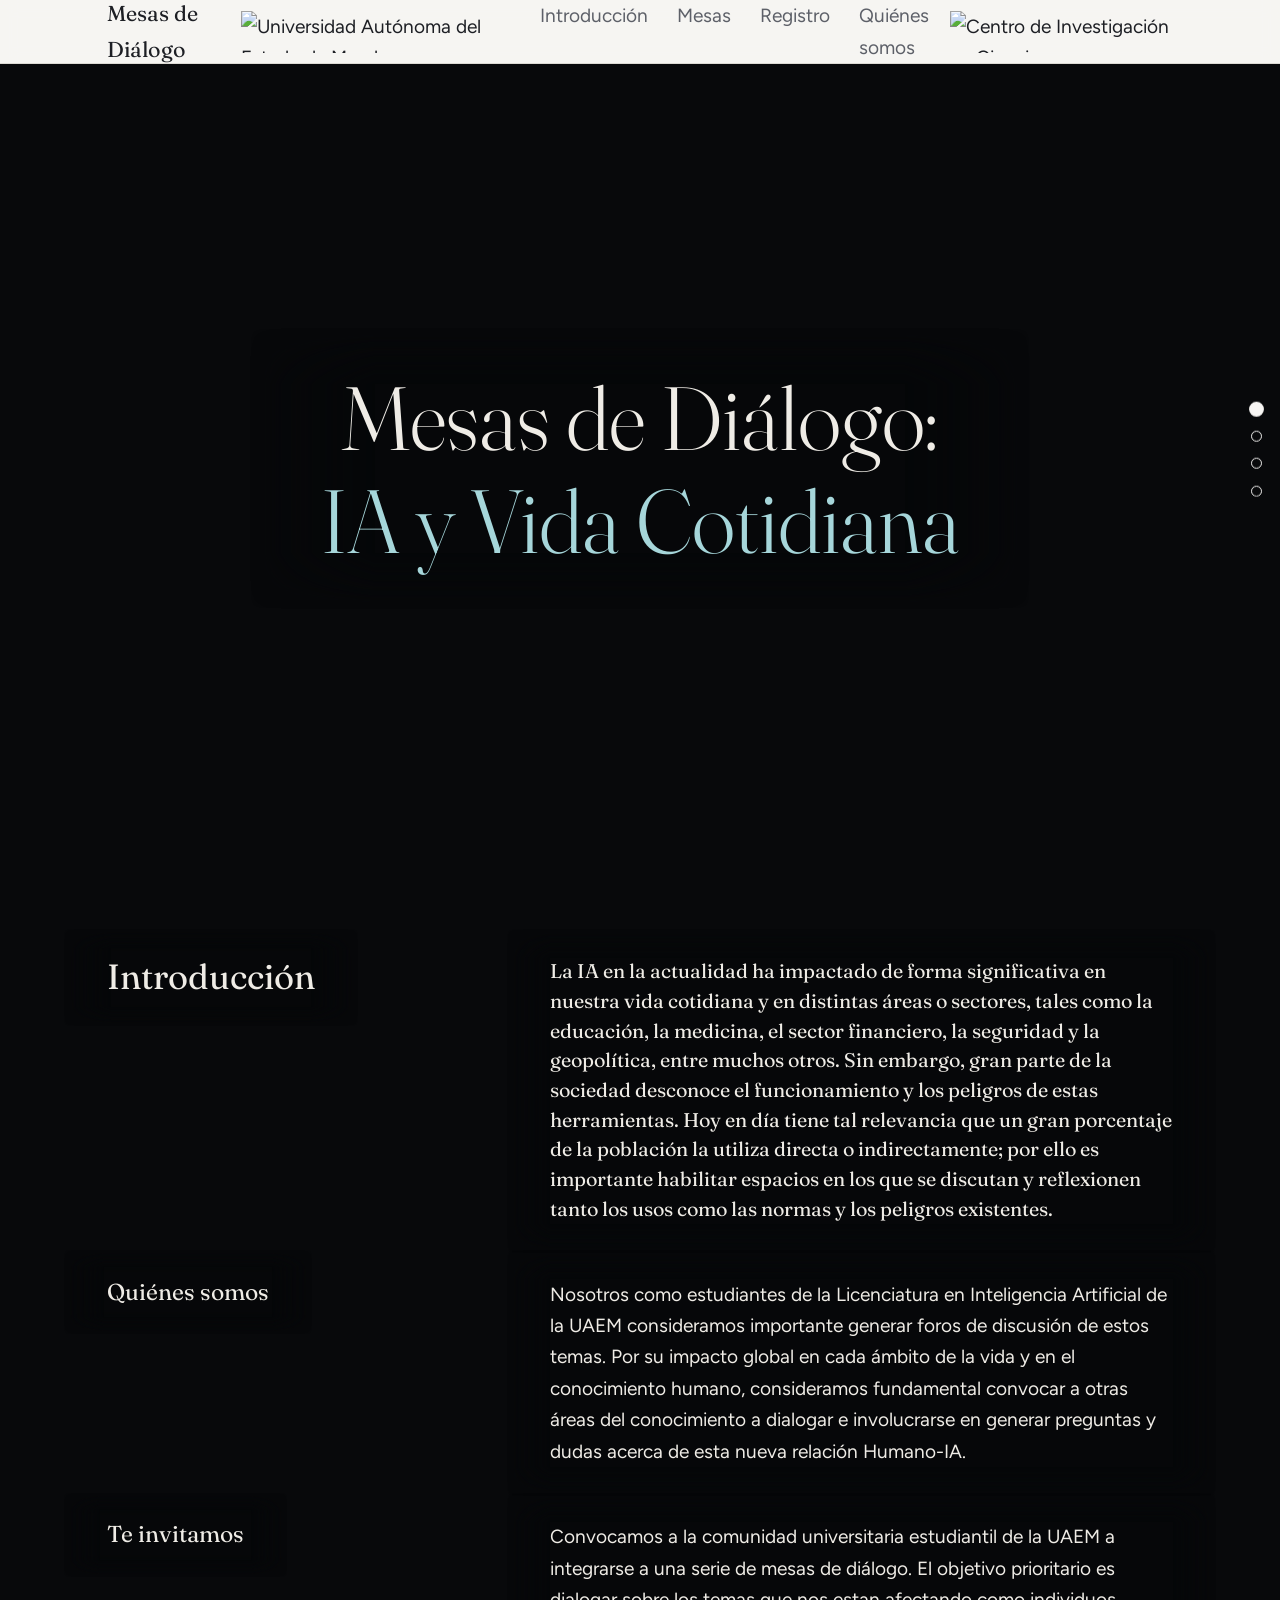
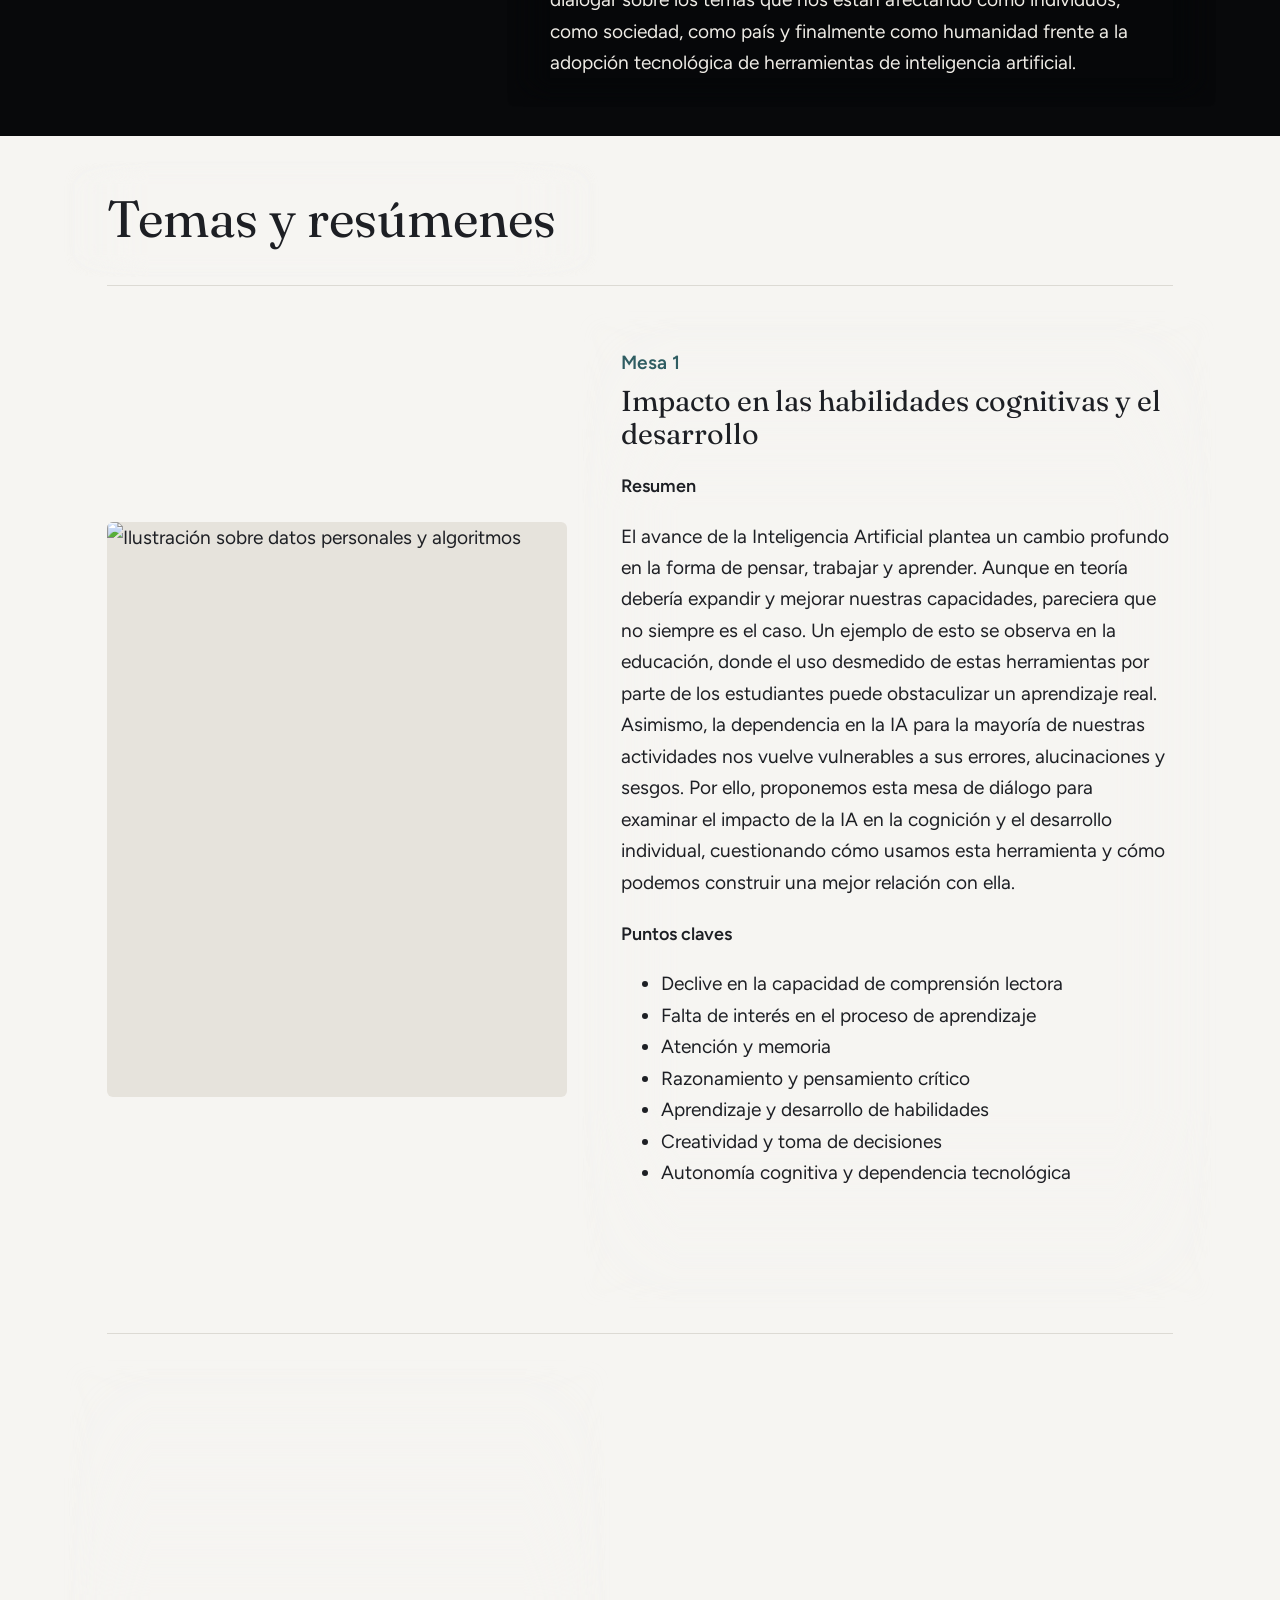
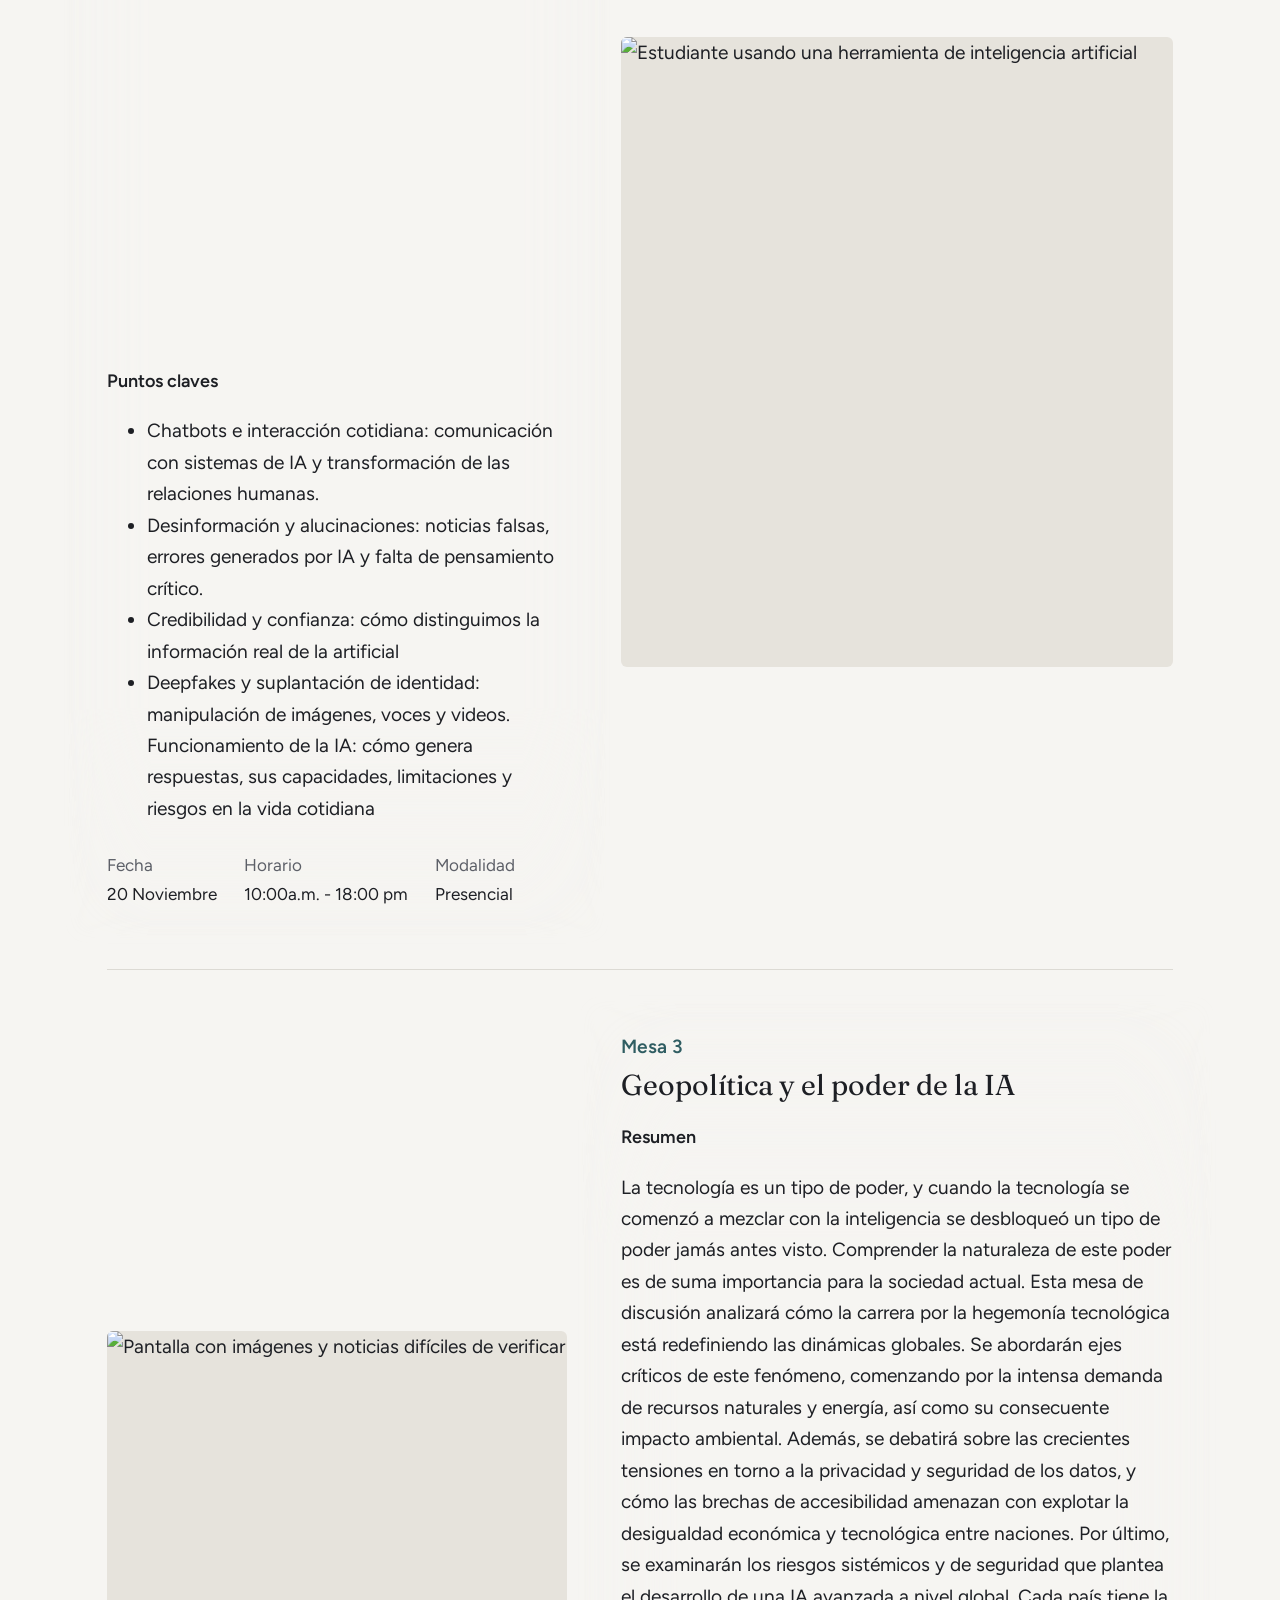
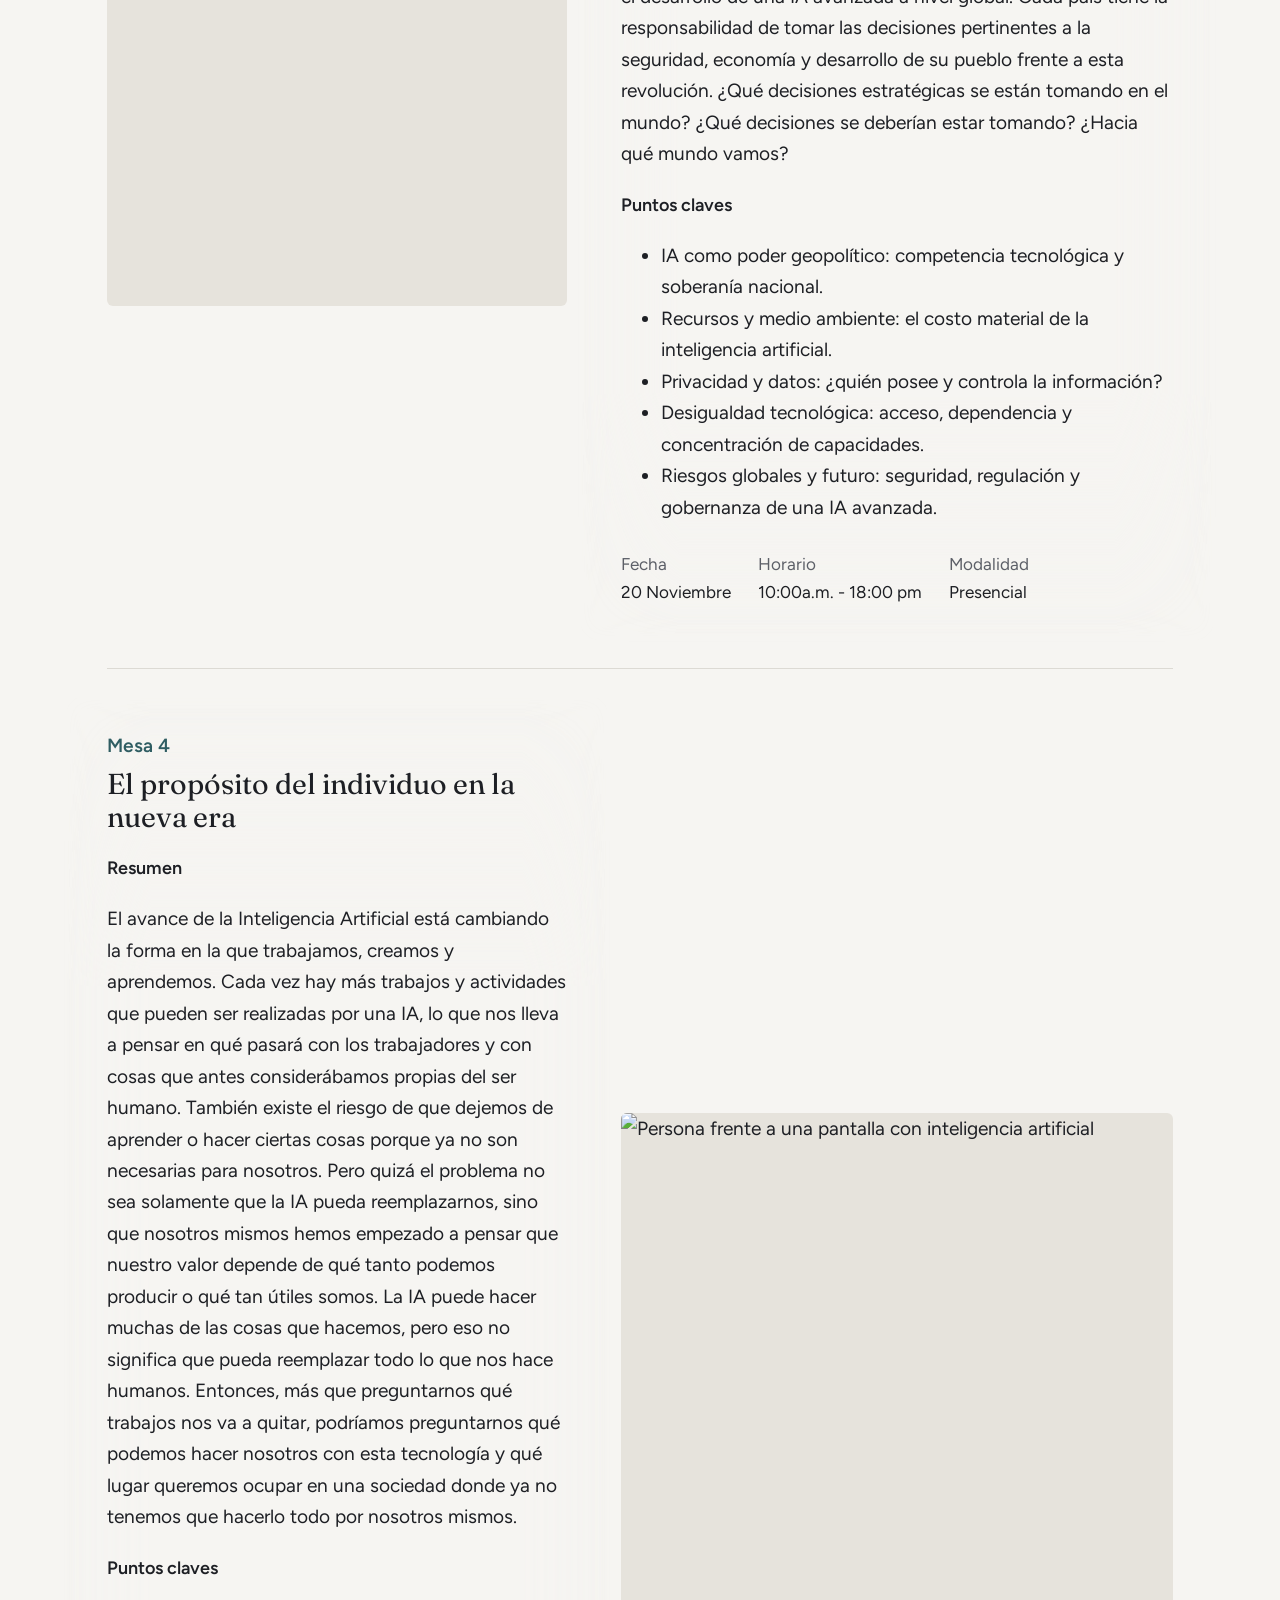
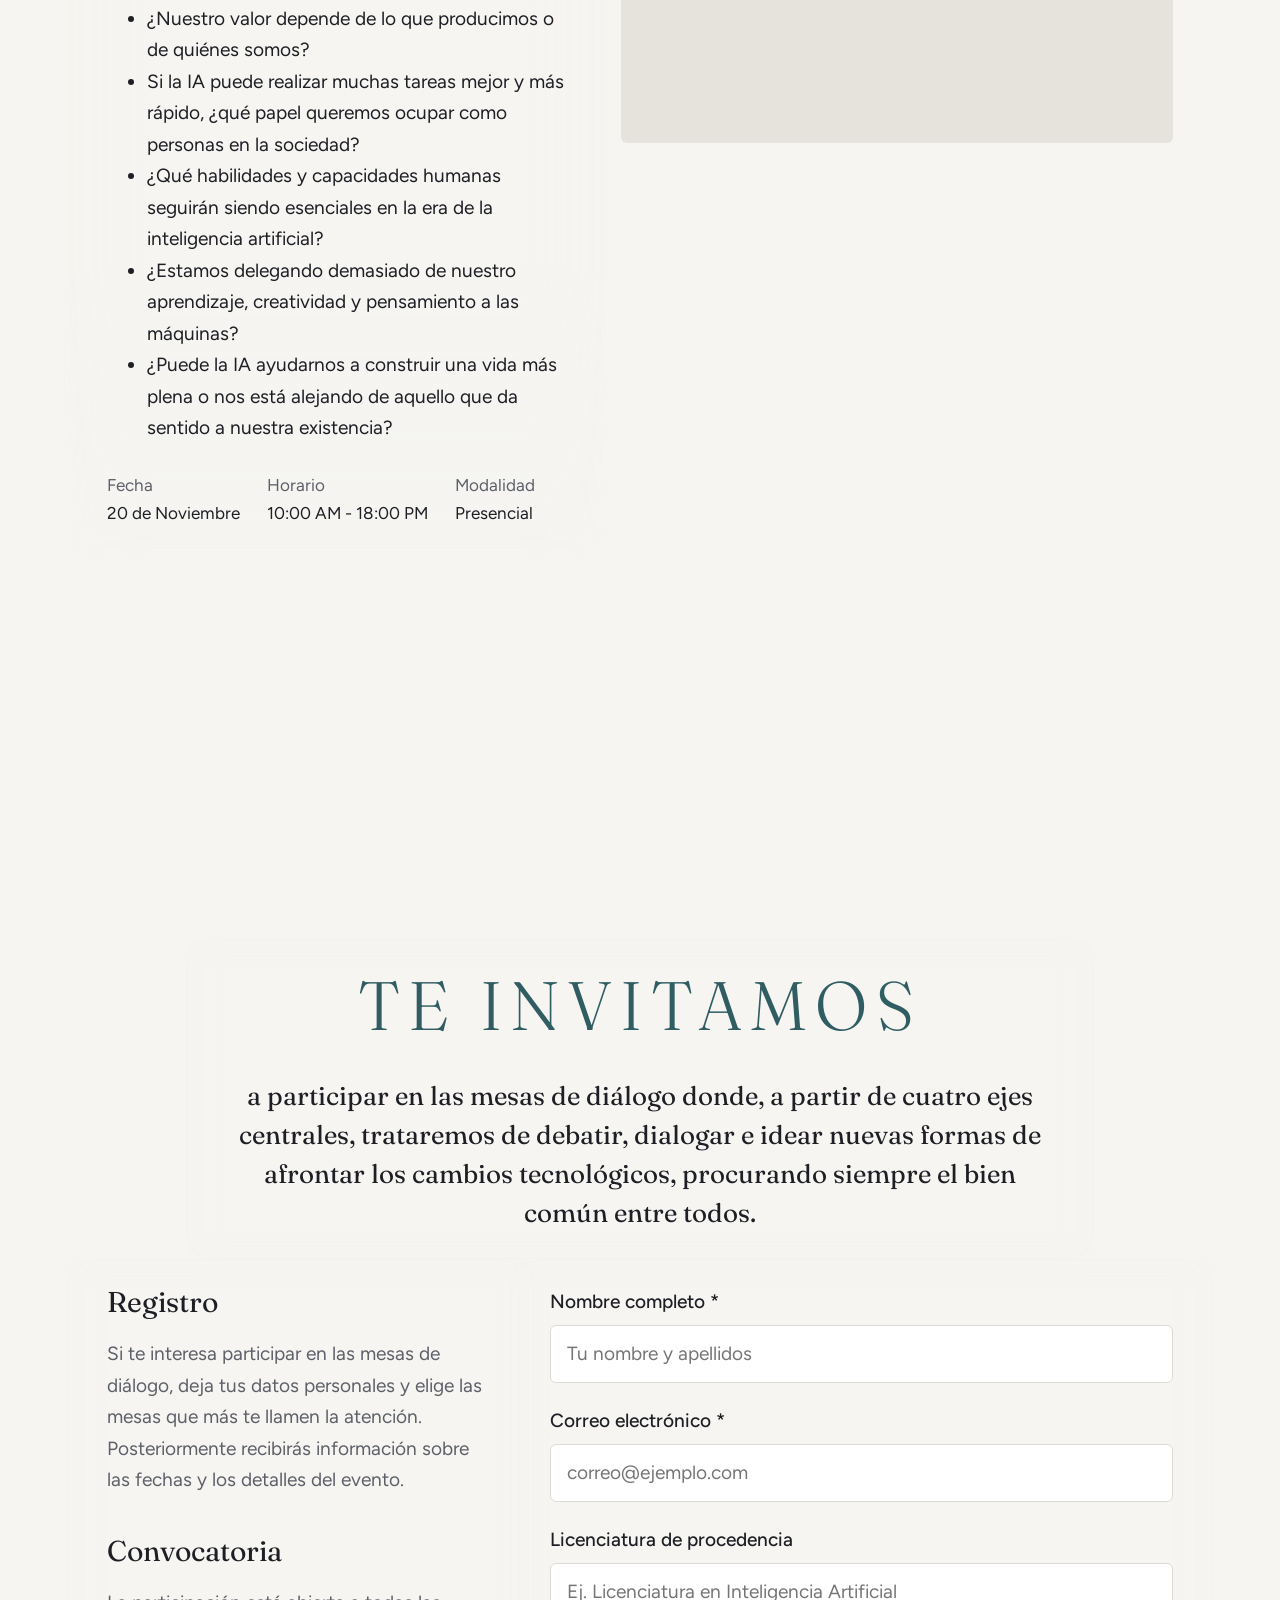
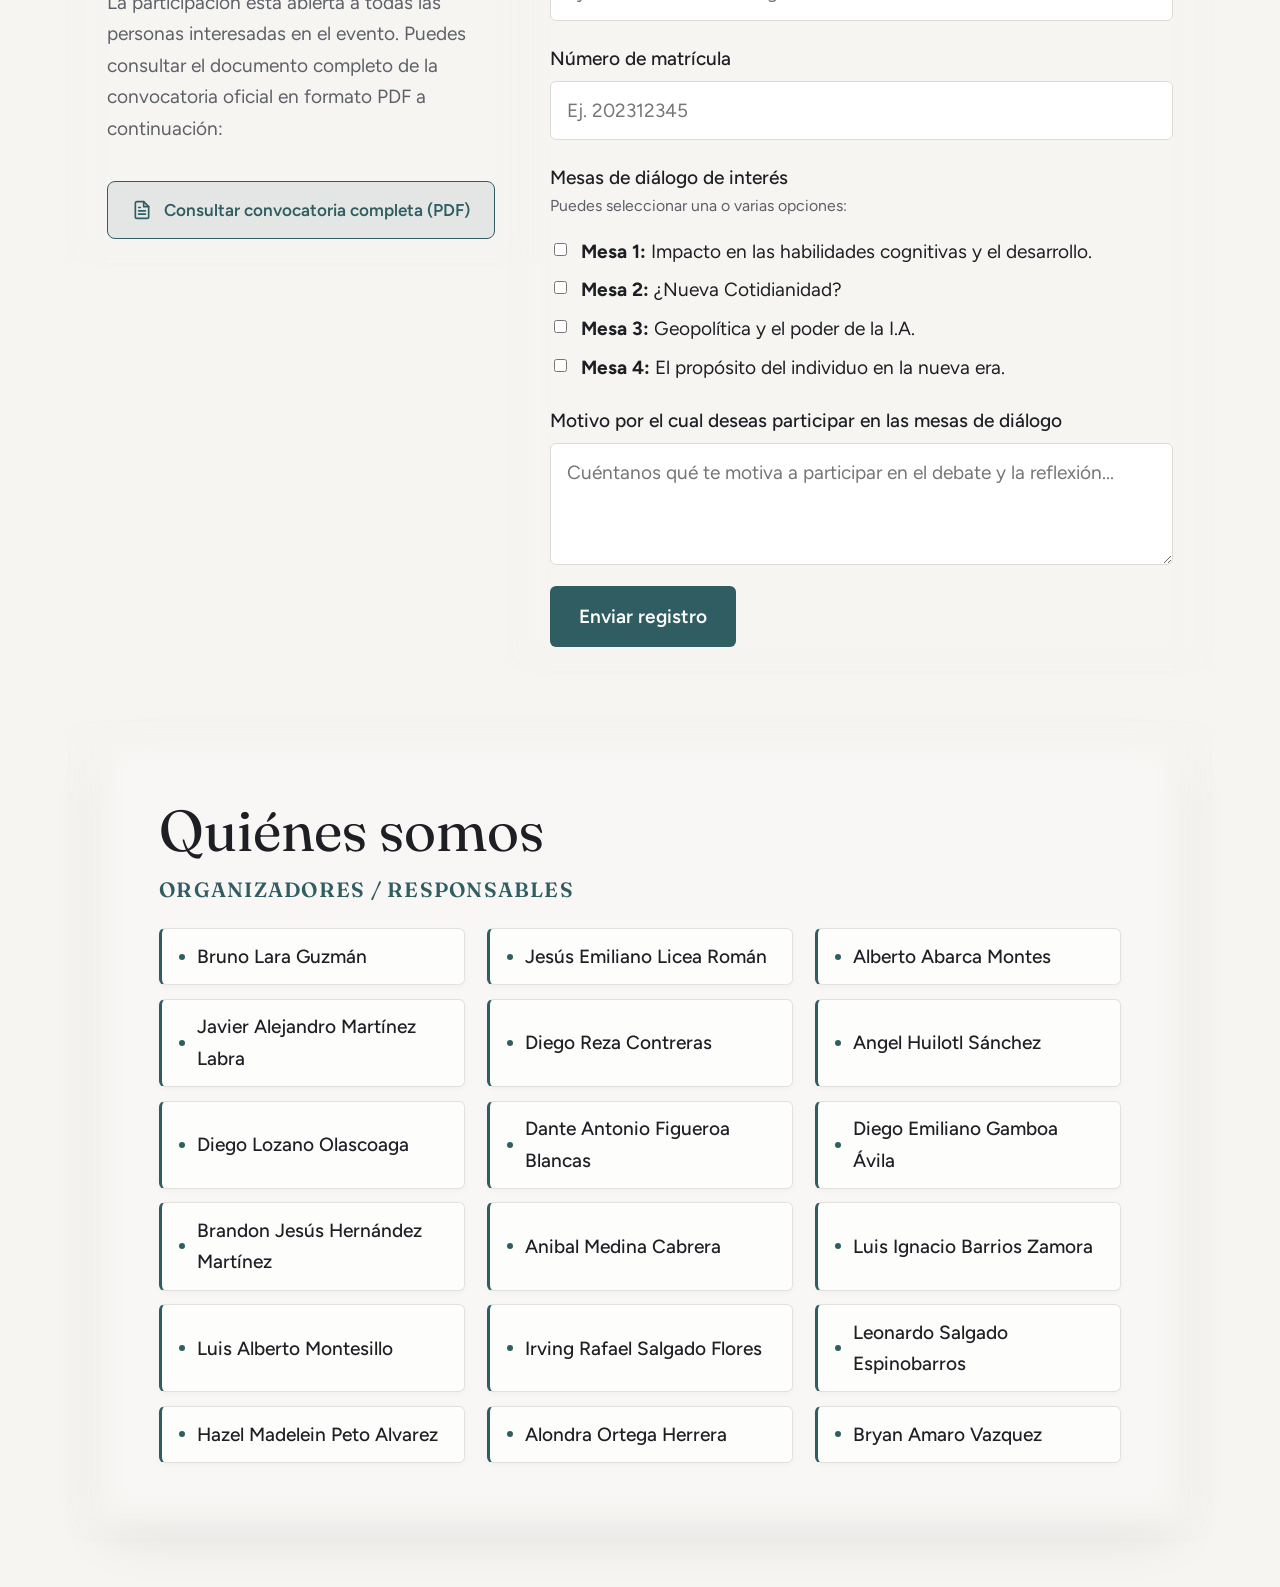
==== index.html @ 0fa25dac "Add files via upload" ====
<!DOCTYPE html>
<html lang="es">

<head>
  <meta charset="UTF-8">
  <meta name="viewport" content="width=device-width, initial-scale=1">
  <title>Mesas de Diálogo: IA y Vida Cotidiana</title>
  <meta name="description"
    content="Mesas de diálogo para reflexionar sobre el impacto ético y social de la inteligencia artificial en nuestra rutina diaria.">

  <link rel="preconnect" href="https://fonts.googleapis.com">
  <link rel="preconnect" href="https://fonts.gstatic.com" crossorigin>
  <link
    href="https://fonts.googleapis.com/css2?family=Figtree:wght@400;500;600&family=Fraunces:opsz,wght@9..144,300;9..144,400;9..144,500&display=swap"
    rel="stylesheet">

  <style>
    /* ===== BASE (stand-in for styles.css; delete if you link your own) ===== */
    :root {
      --bg: #f6f5f2;
      --ink: #1d1f24;
      --muted: #5d6068;
      --line: #dcdad4;
      --accent: #2f5d62;
      --hh: 64px;
    }

    * {
      box-sizing: border-box;
    }

    html {
      font-size: 112.5%;
      /* was 100%: makes every rem-based size ~12% bigger */
      scroll-behavior: smooth;
      scroll-padding-top: var(--hh);
    }

    body {
      margin: 0;
      background: var(--bg);
      color: var(--ink);
      font: 400 1.06rem/1.65 "Figtree", system-ui, sans-serif;
    }

    h1,
    h2,
    h3 {
      font-family: "Fraunces", Georgia, serif;
      font-weight: 400;
      line-height: 1.15;
      margin: 0 0 .6em;
    }

    h3 {
      font-size: 1.6rem;
    }

    h4 {
      margin: 1.2em 0 .3em;
      font-size: 1rem;
      font-weight: 600;
    }

    a {
      color: inherit;
    }

    .skip {
      position: absolute;
      left: -999px;
    }

    .skip:focus {
      left: 1rem;
      top: 1rem;
      background: #fff;
      padding: .5rem 1rem;
      z-index: 20;
    }

    .wrap {
      width: 100%;
      max-width: 1120px;
      margin: 0 auto;
      padding-inline: 1.5rem;
    }

    .site-header {
      position: sticky;
      top: 0;
      z-index: 10;
      height: var(--hh);
      background: rgba(246, 245, 242, .85);
      backdrop-filter: blur(8px);
      border-bottom: 1px solid var(--line);
    }

    .bar {
      height: 100%;
      display: flex;
      justify-content: space-between;
      align-items: center;
    }

    .brand {
      font-family: "Fraunces", serif;
      text-decoration: none;
      font-size: 1.2rem;
    }

    .nav-logos {
      display: flex;
      align-items: center;
      gap: 1.2rem;
    }

    .nav-logo {
      display: block;
      width: auto;
      height: 42px;
      object-fit: contain;
    }

    nav ul {
      display: flex;
      gap: 1.6rem;
      list-style: none;
      margin: 0;
      padding: 0;
    }

    nav a {
      text-decoration: none;
      color: var(--muted);
    }

    nav a:hover {
      color: var(--ink);
    }

    .hero {
      flex: 1;
      display: grid;
      place-items: center;
      text-align: center;
      padding: 2.5rem 1.5rem 1rem;
      min-height: 36vh;
    }

    .hero h1 {
      font-size: clamp(2.6rem, 7vw, 5rem);
      font-weight: 300;
      text-shadow: 0 0 22px var(--bg), 0 0 8px var(--bg);
    }

    .hero .soft {
      color: var(--accent);
    }

    .section {
      padding-block: 3rem;
    }

    .split {
      display: grid;
      grid-template-columns: 1fr 1.6fr;
      gap: 3rem;
    }

    .section-title {
      font-size: clamp(2rem, 4vw, 2.9rem);
      margin-bottom: 2rem;
    }

    #introduccion>h2 {
      text-shadow: 0 0 14px var(--bg);
    }

    .lead {
      font-size: 1.35rem;
      font-family: "Fraunces", serif;
      line-height: 1.5;
    }

    .prose {
      max-width: 64ch;
      padding: 1.1rem 1.4rem;
      border-radius: 12px;
      background: rgba(246, 245, 242, .72);
      backdrop-filter: blur(3px);
    }

    .prose p {
      margin: 0 0 .8em;
    }

    .mesa {
      display: grid;
      grid-template-columns: 1fr 1.2fr;
      gap: 3rem;
      align-items: center;
      padding-block: 3rem;
      border-top: 1px solid var(--line);
    }

    .mesa.reverse .media {
      order: 2;
    }

    .media {
      margin: 0;
      border-radius: 6px;
      background: #e6e3dc;
    }

    .media img {
      display: block;
      width: 100%;
      max-height: 70vh;
      aspect-ratio: 4/5;
      object-fit: cover;
    }

    .mesa-label {
      margin: 0 0 .3rem;
      color: var(--accent);
      font-weight: 600;
    }

    .meta {
      display: flex;
      flex-wrap: wrap;
      gap: 1.5rem;
      margin: 1.5rem 0 0;
      font-size: .95rem;
    }

    .meta dt {
      color: var(--muted);
    }

    .meta dd {
      margin: 0;
    }

    .form {
      display: grid;
      gap: 1.2rem;
    }

    .field {
      border: 0;
      padding: 0;
      margin: 0;
      display: grid;
      gap: .4rem;
    }

    .field label,
    legend {
      font-weight: 500;
      padding: 0;
    }

    input[type="text"],
    input[type="email"],
    textarea {
      width: 100%;
      font: inherit;
      padding: .7rem .85rem;
      background: #fff;
      color: var(--ink);
      border: 1px solid var(--line);
      border-radius: 6px;
    }

    input:focus,
    textarea:focus {
      outline: 2px solid var(--accent);
      outline-offset: 1px;
      border-color: var(--accent);
    }

    .check {
      display: flex;
      gap: .6rem;
      align-items: flex-start;
      font-weight: 400 !important;
    }

    .check input {
      margin-top: .4rem;
      accent-color: var(--accent);
    }

    button[type="submit"] {
      justify-self: start;
      font: inherit;
      font-weight: 600;
      padding: .8rem 1.6rem;
      color: #fff;
      background: var(--accent);
      border: 0;
      border-radius: 6px;
      cursor: pointer;
    }

    .register-note {
      color: var(--muted);
      max-width: 36ch;
    }

    .site-footer {
      border-top: 1px solid var(--line);
      padding-block: 1.5rem;
      color: var(--muted);
      font-size: .95rem;
    }

    .site-footer .wrap {
      display: flex;
      justify-content: space-between;
      flex-wrap: wrap;
      gap: 1rem;
    }

    .site-footer p {
      margin: 0;
    }

    .team-section {
      position: relative;
      z-index: 1;
      padding-block: clamp(3rem, 8vw, 6rem);
      background: var(--bg);
      color: var(--ink);
    }

    .team-card {
      max-width: 64rem;
      margin: 0 auto;
      padding: clamp(1.5rem, 4vw, 3rem);
      border: 1px solid var(--line);
      border-radius: 12px;
      background: rgba(255, 255, 255, .82);
      box-shadow: 0 1rem 3rem rgba(29, 31, 36, .1);
    }

    .team-card h2 {
      margin-bottom: .75rem;
      font-size: clamp(2rem, 5vw, 3.2rem);
    }

    #quienes-somos {
      padding-block: 2.5rem 4rem;
    }

    .team-card h3 {
      color: var(--accent);
      font-size: 1.15rem;
      font-weight: 600;
      letter-spacing: .06em;
      margin-bottom: 1.5rem;
      text-transform: uppercase;
    }

    .team-list {
      display: grid;
      grid-template-columns: repeat(auto-fill, minmax(260px, 1fr));
      gap: .75rem 1.25rem;
      margin: 0;
      padding: 0;
      list-style: none;
    }

    .team-list li {
      display: flex;
      align-items: center;
      gap: .65rem;
      padding: .65rem .95rem;
      background: rgba(255, 255, 255, .7);
      border: 1px solid rgba(220, 218, 212, .8);
      border-left: 3.5px solid var(--accent);
      border-radius: 6px;
      font-weight: 500;
      color: var(--ink);
      box-shadow: 0 2px 6px rgba(29, 31, 36, .03);
      transition: transform .2s ease, background-color .2s ease, box-shadow .2s ease;
    }

    .team-list li::before {
      content: "";
      display: inline-block;
      width: 6px;
      height: 6px;
      border-radius: 50%;
      background: var(--accent);
      flex-shrink: 0;
    }

    .team-list li:hover {
      transform: translateX(4px);
      background: #fff;
      box-shadow: 0 4px 14px rgba(29, 31, 36, .08);
    }

    .convocatoria-btn {
      display: inline-flex;
      align-items: center;
      gap: .65rem;
      margin-top: 1rem;
      padding: .75rem 1.35rem;
      background: rgba(47, 93, 98, .09);
      color: var(--accent);
      border: 1.5px solid var(--accent);
      border-radius: 8px;
      text-decoration: none;
      font-weight: 600;
      font-size: .95rem;
      transition: all .25s ease;
    }

    .convocatoria-btn:hover {
      background: var(--accent);
      color: #fff;
      transform: translateY(-2px);
      box-shadow: 0 6px 18px rgba(47, 93, 98, .25);
    }

    .convocatoria-btn svg {
      flex-shrink: 0;
    }

    @media (max-width:800px) {

      .split,
      .mesa {
        grid-template-columns: 1fr;
        gap: 1.5rem;
      }

      .mesa.reverse .media {
        order: 0;
      }

      nav ul {
        gap: 1rem;
      }

      .team-list {
        grid-template-columns: 1fr;
      }
    }

    /* ===== THE 3 PARTS (scroll snapping) ===== */
    .part {
      position: relative;
      display: flex;
      flex-direction: column;
      min-height: calc(100svh - var(--hh));
      scroll-snap-align: start;
    }

    #parte-2 {
      justify-content: center;
    }

    #parte-3 {
      justify-content: space-between;
    }

    @media (min-width:900px) {
      html {
        scroll-snap-type: y mandatory;
      }
    }

    @media (max-width:899px) {
      html {
        scroll-snap-type: y proximity;
      }
    }

    .dots {
      position: fixed;
      right: 1rem;
      top: 50%;
      transform: translateY(-50%);
      z-index: 9;
      display: flex;
      flex-direction: column;
      gap: .9rem;
    }

    .dots button {
      width: 11px;
      height: 11px;
      padding: 0;
      border-radius: 50%;
      border: 1.5px solid var(--ink);
      background: transparent;
      cursor: pointer;
      transition: transform .3s ease, background .3s ease;
    }

    .dots button:hover {
      transform: scale(1.3);
    }

    .dots button.on {
      background: var(--accent);
      border-color: var(--accent);
      transform: scale(1.35);
    }

    @media (max-width:700px) {
      .dots {
        display: none;
      }
    }

    /* ===== ANIMATIONS ===== */
    .cloud {
      position: absolute;
      inset: 0;
      width: 100%;
      height: 100%;
      z-index: 0;
      pointer-events: none;
    }

    .spark {
      position: fixed;
      inset: 0;
      width: 100vw;
      height: 100vh;
      z-index: 9;
      pointer-events: none;
    }

    .js-anim .hero .line {
      display: block;
      opacity: 0;
      transform: translateY(24px);
      animation: rise 1.3s cubic-bezier(.22, .61, .36, 1) .9s forwards;
    }

    .js-anim .hero .line.soft {
      animation-delay: 1.2s;
    }

    @keyframes rise {
      to {
        opacity: 1;
        transform: none;
      }
    }

    .js-anim [data-reveal] {
      opacity: 0;
      transform: translate3d(var(--rx, 0), var(--ry, 28px), 0);
      transition: opacity 1.15s cubic-bezier(.22, .61, .36, 1), transform 1.15s cubic-bezier(.22, .61, .36, 1);
      transition-delay: calc(var(--i, 0) * 110ms);
    }

    .js-anim [data-reveal="left"] {
      --rx: -48px;
      --ry: 0;
    }

    .js-anim [data-reveal="right"] {
      --rx: 48px;
      --ry: 0;
    }

    .js-anim [data-reveal].in {
      opacity: 1;
      transform: none;
    }

    .js-anim .mesa .media {
      overflow: hidden;
    }

    .js-anim .mesa .media img {
      transform: scale(1.12);
      transition: transform 1.9s cubic-bezier(.22, .61, .36, 1);
    }

    .js-anim .mesa .media.in img {
      transform: scale(1);
    }

    .mesa .mesa-body {
      transition: transform .4s ease;
    }

    .mesa:hover .mesa-body {
      transform: translateY(-4px);
    }

    .form input[type="text"],
    .form input[type="email"],
    .form textarea {
      transition: border-color .25s, box-shadow .25s, transform .25s;
    }

    .form input[type="text"]:focus,
    .form input[type="email"]:focus,
    .form textarea:focus {
      transform: translateY(-1px);
      box-shadow: 0 6px 18px -10px currentColor;
    }

    .form .field label:first-child {
      transition: transform .25s;
    }

    .form .field:focus-within>label:first-child {
      transform: translateX(4px);
    }

    .form .check {
      transition: transform .25s;
    }

    .form .check:hover {
      transform: translateX(6px);
    }

    .form .check input {
      transition: transform .2s;
    }

    .form .check input:checked {
      transform: scale(1.2);
    }

    .form button[type="submit"] {
      transition: transform .25s, opacity .25s;
    }

    .form button[type="submit"]:hover {
      transform: translateY(-2px);
    }

    .form button[type="submit"]:active {
      transform: scale(.98);
    }

    .form button[type="submit"].sending {
      pointer-events: none;
      opacity: .75;
    }

    .form button[type="submit"].sending::after {
      content: "";
      display: inline-block;
      width: .9em;
      height: .9em;
      margin-left: .6em;
      vertical-align: -.1em;
      border: 2px solid currentColor;
      border-right-color: transparent;
      border-radius: 50%;
      animation: spin .7s linear infinite;
    }

    @keyframes spin {
      to {
        transform: rotate(360deg);
      }
    }

    @media (prefers-reduced-motion: reduce) {
      html {
        scroll-behavior: auto;
      }

      .js-anim [data-reveal],
      .js-anim .hero .line,
      .js-anim .mesa .media img {
        opacity: 1 !important;
        transform: none !important;
        transition: none !important;
        animation: none !important;
      }
    }

    /* ===== v4: themes, glass, stages ===== */
    .zona-oscura {
      --bg: #08090b;
      --ink: #efece6;
      --muted: #bdb9b0;
      --accent: #a6d6da;
      --glass: rgba(6, 7, 9, .62);
      position: relative;
      background: #08090b;
      color: var(--ink);
    }

    #parte-1,
    #parte-intro {
      justify-content: center;
    }

    .tablet-zone,
    #parte-2,
    #parte-3 {
      --glass: rgba(246, 245, 242, .66);
    }

    #parte-2 {
      justify-content: flex-start;
    }

    .stage {
      overflow: hidden;
      pointer-events: none;
    }

    .stage .cloud {
      position: absolute;
      inset: 0;
      width: 100%;
      height: 100%;
      opacity: 1;
      transition: none;
    }

    .zona-oscura>.stage,
    .tablet-zone>.stage,
    #parte-2>.stage {
      position: sticky;
      top: var(--hh);
      height: calc(100svh - var(--hh));
      margin-bottom: calc(var(--hh) - 100svh);
      z-index: 0;
    }

    .tablet-zone>.part,
    #parte-2>.wrap,
    #parte-3>.wrap,
    .zona-oscura>.part {
      position: relative;
      z-index: 1;
    }

    .sprites {
      position: absolute;
      inset: 0;
    }

    .sprites img {
      position: absolute;
      left: 0;
      top: 0;
      opacity: 0;
      transform-origin: 0 0;
      will-change: transform, opacity;
      user-select: none;
    }

    /* diffused, transparent backing behind text */
    .glass {
      position: relative;
      isolation: isolate;
    }

    .glass::before {
      content: "";
      position: absolute;
      inset: -1.6rem -2.4rem;
      z-index: -1;
      pointer-events: none;
      background: var(--glass, rgba(246, 245, 242, .62));
      -webkit-backdrop-filter: blur(14px);
      backdrop-filter: blur(14px);
      -webkit-mask-image: linear-gradient(to right, transparent, #000 16%, #000 84%, transparent), linear-gradient(to bottom, transparent, #000 20%, #000 80%, transparent);
      -webkit-mask-composite: source-in;
      mask-image: linear-gradient(to right, transparent, #000 16%, #000 84%, transparent), linear-gradient(to bottom, transparent, #000 20%, #000 80%, transparent);
      mask-composite: intersect;
    }

    .hero h1 {
      display: inline-block;
      padding: .1em .3em;
      text-shadow: none;
    }

    #introduccion>h2 {
      text-shadow: none;
      align-self: start;
      justify-self: start;
    }

    .prose {
      background: none;
      backdrop-filter: none;
      padding: 0;
    }

    #mesas .section-title {
      display: inline-block;
    }

    .mesa-body {
      padding-block: .4rem;
    }

    .dots {
      mix-blend-mode: difference;
    }

    .dots button {
      border-color: #fff;
    }

    .dots button.on {
      background: #fff;
      border-color: #fff;
    }

    /* ===== v5: introducción, invitación, espacio final de mesas ===== */
    .part {
      overflow-x: clip;
    }

    /* glass for tall blocks: fixed-size soft edge so the whole text stays covered */
    .glass.tall::before {
      -webkit-mask-image: linear-gradient(to right, transparent, #000 2.4rem, #000 calc(100% - 2.4rem), transparent), linear-gradient(to bottom, transparent, #000 1.6rem, #000 calc(100% - 1.6rem), transparent);
      mask-image: linear-gradient(to right, transparent, #000 2.4rem, #000 calc(100% - 2.4rem), transparent), linear-gradient(to bottom, transparent, #000 1.6rem, #000 calc(100% - 1.6rem), transparent);
    }

    #introduccion {
      padding-block: 2rem;
      align-items: center;
    }

    #introduccion .lead {
      font-size: 1.1rem;
    }

    #introduccion .prose p:last-child {
      margin-bottom: 0;
    }

    /* breathing room after the 4th topic so it can sit centered before the next section */
    #mesas {
      padding-bottom: 35svh;
    }

    .invitacion {
      padding-top: 3.5rem;
      text-align: center;
    }

    .invitacion-box {
      max-width: 46rem;
      margin: 0 auto;
    }

    .invitacion-titulo {
      font-size: clamp(2.2rem, 5.5vw, 3.8rem);
      font-weight: 300;
      letter-spacing: .12em;
      margin: 0 0 .45em;
      color: var(--accent);
    }

    .invitacion-box p {
      margin: 0;
      font-family: "Fraunces", Georgia, serif;
      font-size: clamp(1.15rem, 2.2vw, 1.45rem);
      line-height: 1.5;
    }

    #registro>div:first-child {
      align-self: start;
    }

    /* ===== v7: 3D studio point cloud (parts 1–2) → the LED wall as the page's screen (parts 3–4) ===== */
    .studio-wrap,
    .tablet-screen {
      position: fixed;
      left: 0;
      right: 0;
      bottom: 0;
      top: var(--hh);
      pointer-events: none;
      display: none;
    }

    .studio-wrap {
      z-index: 0;
    }

    .studio-wrap canvas {
      display: block;
      width: 100%;
      height: 100%;
    }

    .tablet-screen {
      z-index: 2;
      background: #f6f5f2;
    }

    .header-shade {
      position: fixed;
      left: 0;
      right: 0;
      top: 0;
      height: var(--hh);
      z-index: 4;
      background: #05070b;
      pointer-events: none;
      display: none;
    }

    .has-3d.tablet-on .header-shade {
      display: block;
    }

    /* keep the page from showing through the translucent header */
    .tablet-zone {
      position: relative;
    }

    html.has-3d,
    .has-3d body {
      background: #05070b;
    }

    .has-3d .studio-wrap {
      display: block;
    }

    .has-3d .zona-oscura {
      background: transparent;
      z-index: 1;
    }

    .has-3d.tablet-on .studio-wrap {
      z-index: 5;
    }

    /* cloud + tablet bezel frame the page */
    .has-3d.tablet-on .tablet-screen {
      display: block;
    }

    /* the wall's lit screen */
    .has-3d .tablet-zone {
      z-index: 3;
      opacity: 0;
      padding: 0 calc(var(--ring, 0px) + var(--bezel, 0px)) calc(var(--ring, 0px) + var(--bezel, 0px));
    }

    .has-3d .tablet-zone>.part {
      padding-top: calc(var(--ring, 0px) + var(--bezel, 0px));
    }

    /* ===== phones ===== */
    @media (max-width:600px) {
      html {
        font-size: 100%;
      }

      :root {
        --hh: 56px;
      }

      .bar {
        padding-inline: 1rem;
        gap: .75rem;
      }

      .brand {
        font-size: 1rem;
        white-space: nowrap;
      }

      nav ul {
        gap: .85rem;
      }

      nav a {
        font-size: .85rem;
        white-space: nowrap;
      }

      .wrap {
        padding-inline: 1.15rem;
      }

      .has-3d .tablet-zone .wrap {
        padding-inline: .95rem;
      }

      .hero {
        padding-inline: 1rem;
      }

      .hero h1 {
        font-size: clamp(2.1rem, 11vw, 2.8rem);
      }

      .section-title {
        font-size: clamp(1.7rem, 8vw, 2.2rem);
        margin-bottom: 1.2rem;
      }

      h3 {
        font-size: 1.35rem;
      }

      .split {
        gap: 1rem;
      }

      #introduccion {
        padding-block: 1.4rem;
      }

      #introduccion .lead {
        font-size: 1.04rem;
      }

      .mesa {
        padding-block: 2rem;
        gap: 1.1rem;
      }

      .meta {
        gap: .8rem 1.4rem;
      }

      .invitacion {
        padding-top: 2.2rem;
      }

      .invitacion-titulo {
        font-size: clamp(1.7rem, 9.5vw, 2.4rem);
        letter-spacing: .08em;
      }

      .invitacion-box p {
        font-size: 1.08rem;
      }

      .glass::before {
        inset: -1rem -1.2rem;
      }

      .site-footer .wrap {
        flex-direction: column;
        gap: .4rem;
      }
    }

    @media (max-width:370px) {
      .bar {
        padding-inline: .8rem;
        gap: .5rem;
      }

      .brand {
        font-size: .84rem;
      }

      nav ul {
        gap: .55rem;
      }

      nav a {
        font-size: .75rem;
      }
    }
  </style>
</head>

<body>
  <a class="skip" href="#contenido">Saltar al contenido</a>

  <header class="site-header">
    <div class="wrap bar">
      <a class="brand" href="#inicio">Mesas de Diálogo</a>
      <div class="nav-logos">
        <img class="nav-logo" src="Uaem_Morelos_logo.png" alt="Universidad Autónoma del Estado de Morelos">
        <nav aria-label="Principal">
          <ul>
            <li><a href="#introduccion">Introducción</a></li>
            <li><a href="#mesas">Mesas</a></li>
            <li><a href="#registro">Registro</a></li>
            <li><a href="#quienes-somos">Quiénes somos</a></li>
          </ul>
        </nav>
        <img class="nav-logo" src="cinc-logo.png" alt="Centro de Investigación en Ciencias">
      </div>
    </div>
  </header>

  <main id="contenido">

    <!-- ============ ZONA OSCURA: PORTADA + INTRODUCCIÓN (mismo fondo) ============ -->
    <div class="studio-wrap" aria-hidden="true"><canvas class="studio"></canvas></div>
    <div class="tablet-screen" aria-hidden="true"></div>
    <div class="header-shade" aria-hidden="true"></div>

    <div class="zona-oscura">

      <!-- PARTE 1: PORTADA -->
      <div class="part" id="parte-1">
        <section class="hero" id="inicio">
          <h1 class="glass">
            <span class="line"> Mesas de Diálogo:</span>
            <span class="line soft"> IA y Vida Cotidiana</span>
          </h1>
        </section>
      </div>

      <!-- PARTE 2: INTRODUCCIÓN -->
      <section class="part" id="parte-intro">
        <div class="section wrap split" id="introduccion">
          <h2 class="glass" style="font-size: 35px;">Introducción</h2>
          <div class="prose glass tall">
            <p class="lead">
              La IA en la actualidad ha impactado de forma significativa en nuestra vida cotidiana y en distintas áreas
              o sectores, tales como la educación, la medicina, el sector financiero, la seguridad y la geopolítica,
              entre muchos otros. Sin embargo, gran parte de la sociedad desconoce el funcionamiento y los peligros de
              estas herramientas. Hoy en día tiene tal relevancia que un gran porcentaje de la población la utiliza
              directa o indirectamente; por ello es importante habilitar espacios en los que se discutan y reflexionen
              tanto los usos como las normas y los peligros existentes.
            </p>
          </div>


          <h2 class="glass" style="font-size: 23px;">Quiénes somos</h2>
          <div class="prose glass tall">
            <p>
              Nosotros como estudiantes de la Licenciatura en Inteligencia Artificial de la UAEM consideramos importante
              generar foros de discusión de estos temas. Por su impacto global en cada ámbito de la vida y en el
              conocimiento humano, consideramos fundamental convocar a otras áreas del conocimiento a dialogar e
              involucrarse en generar preguntas y dudas acerca de esta nueva relación Humano-IA.
            </p>

          </div>

          <h2 class="glass" style="font-size: 23px;">Te invitamos</h2>
          <div class="prose glass tall">
            <p>
              Convocamos a la comunidad universitaria estudiantil de la UAEM a integrarse a una serie de mesas de
              diálogo. El objetivo prioritario es dialogar sobre los temas que nos estan afectando como individuos, como
              sociedad, como país y finalmente como humanidad frente a la adopción tecnológica de herramientas de
              inteligencia artificial.
            </p>
          </div>

        </div>
      </section>
    </div>

    <!-- ============ PARTES 3 Y 4: se muestran en el muro LED del estudio (como pantalla) ============ -->
    <div class="tablet-zone">
      <div class="stage" aria-hidden="true">
        <div class="sprites"></div><canvas class="cloud"></canvas>
      </div>

      <!-- ============ PARTE 3: MESAS ============ -->
      <section class="part" id="parte-2">
        <div class="wrap section" id="mesas">
          <h2 class="section-title glass">Temas y resúmenes</h2>

          <article class="mesa">
            <figure class="media">
              <img src="cognicion.jpeg" alt="Ilustración sobre datos personales y algoritmos">
            </figure>
            <div class="mesa-body glass">
              <p class="mesa-label">Mesa 1</p>
              <h3> Impacto en las habilidades cognitivas y el desarrollo</h3>
              <h4>Resumen</h4>
              <p>
                El avance de la Inteligencia Artificial plantea un cambio profundo en la forma de pensar, trabajar y
                aprender. Aunque en teoría debería expandir y mejorar nuestras capacidades, pareciera que no siempre es
                el caso. Un ejemplo de esto se observa en la educación, donde el uso desmedido de estas herramientas por
                parte de los estudiantes puede obstaculizar un aprendizaje real. Asimismo, la dependencia en la IA para
                la mayoría de nuestras actividades nos vuelve vulnerables a sus errores, alucinaciones y sesgos. Por
                ello, proponemos esta mesa de diálogo para examinar el impacto de la IA en la cognición y el desarrollo
                individual, cuestionando cómo usamos esta herramienta y cómo podemos construir una mejor relación con
                ella.</p>
              <h4>Puntos claves</h4>
              <ul>
                <li>Declive en la capacidad de comprensión lectora</li>
                <li>Falta de interés en el proceso de aprendizaje</li>
                <li>Atención y memoria</li>
                <li>Razonamiento y pensamiento crítico</li>
                <li>Aprendizaje y desarrollo de habilidades</li>
                <li>Creatividad y toma de decisiones</li>
                <li>Autonomía cognitiva y dependencia tecnológica</li>
              </ul>
              <dl class="meta">
                <div>
                  <dt>Fecha</dt>
                  <dd>20 Noviembre</dd>
                </div>
                <div>
                  <dt>Horario</dt>
                  <dd>10:00a.m. - 18:00 pm</dd>
                </div>
                <div>
                  <dt>Modalidad</dt>
                  <dd>Presencial</dd>
                </div>
              </dl>
            </div>
          </article>

          <article class="mesa reverse">
            <figure class="media">
              <img src="nueva_cotidianidad.jpg" alt="Estudiante usando una herramienta de inteligencia artificial">
            </figure>
            <div class="mesa-body glass">
              <p class="mesa-label">Mesa 2</p>
              <h3>¿Nueva cotidianidad?</h3>
              <h4>Resumen</h4>
              <p>
                En nuestro día a día la Inteligencia Artificial Generativa ha tomado un nuevo papel de importancia en
                tareas de relevancia social y esto ha traído tanto beneficios como riesgos, acceso más rápido y fácil a
                la información a costo de una mayor tasa de desinformación y menor criterio propio, la creación de
                imágenes problemáticas como la falsificación de datos y suplantación de identidades, bots de
                autorespuestas, generadores de conversaciones que ahora ya suponen un problema parasocial para sectores
                propensos de la sociedad, entre otras facilidades y problemáticas que esta tecnología trae en esta nueva
                era. </p>

              <h4>Puntos claves</h4>
              <ul>
                <li>Chatbots e interacción cotidiana: comunicación con sistemas de IA y transformación de las relaciones
                  humanas.</li>
                <li>Desinformación y alucinaciones: noticias falsas, errores generados por IA y falta de pensamiento
                  crítico.</li>
                <li>Credibilidad y confianza: cómo distinguimos la información real de la artificial</li>
                <li>Deepfakes y suplantación de identidad: manipulación de imágenes, voces y videos.
                  Funcionamiento de la IA: cómo genera respuestas, sus capacidades, limitaciones y riesgos en la vida
                  cotidiana
                </li>
              </ul>


              <dl class="meta">
                <div>
                  <dt>Fecha</dt>
                  <dd>20 Noviembre</dd>
                </div>
                <div>
                  <dt>Horario</dt>
                  <dd>10:00a.m. - 18:00 pm</dd>
                </div>
                <div>
                  <dt>Modalidad</dt>
                  <dd>Presencial</dd>
                </div>
              </dl>
            </div>
          </article>

          <article class="mesa">
            <figure class="media">
              <img src="Geopolitica.png" alt="Pantalla con imágenes y noticias difíciles de verificar">
            </figure>
            <div class="mesa-body glass">
              <p class="mesa-label">Mesa 3</p>
              <h3>Geopolítica y el poder de la IA</h3>
              <h4>Resumen</h4>
              <p>
                La tecnología es un tipo de poder, y cuando la tecnología se comenzó a mezclar con la inteligencia se
                desbloqueó un tipo de poder jamás antes visto. Comprender la naturaleza de este poder es de suma
                importancia para la sociedad actual.
                Esta mesa de discusión analizará cómo la carrera por la hegemonía tecnológica está redefiniendo las
                dinámicas globales. Se abordarán ejes críticos de este fenómeno, comenzando por la intensa demanda de
                recursos naturales y energía, así como su consecuente impacto ambiental. Además, se debatirá sobre las
                crecientes tensiones en torno a la privacidad y seguridad de los datos, y cómo las brechas de
                accesibilidad amenazan con explotar la desigualdad económica y tecnológica entre naciones. Por último,
                se examinarán los riesgos sistémicos y de seguridad que plantea el desarrollo de una IA avanzada a nivel
                global.
                Cada país tiene la responsabilidad de tomar las decisiones pertinentes a la seguridad, economía y
                desarrollo de su pueblo frente a esta revolución. ¿Qué decisiones estratégicas se están tomando en el
                mundo? ¿Qué decisiones se deberían estar tomando? ¿Hacia qué mundo vamos?
              </p>

              <h4>Puntos claves</h4>
              <ul>
                <li>IA como poder geopolítico: competencia tecnológica y soberanía nacional.</li>
                <li>Recursos y medio ambiente: el costo material de la inteligencia artificial.</li>
                <li>Privacidad y datos: ¿quién posee y controla la información?</li>
                <li>Desigualdad tecnológica: acceso, dependencia y concentración de capacidades.</li>
                <li>Riesgos globales y futuro: seguridad, regulación y gobernanza de una IA avanzada.</li>
              </ul>
              <dl class="meta">
                <div>
                  <dt>Fecha</dt>
                  <dd>20 Noviembre</dd>
                </div>
                <div>
                  <dt>Horario</dt>
                  <dd>10:00a.m. - 18:00 pm</dd>
                </div>
                <div>
                  <dt>Modalidad</dt>
                  <dd>Presencial</dd>
                </div>
              </dl>
            </div>
          </article>

          <article class="mesa reverse">
            <figure class="media">
              <img src="nueva_era.jpeg" alt="Persona frente a una pantalla con inteligencia artificial">
            </figure>
            <div class="mesa-body glass">
              <p class="mesa-label">Mesa 4</p>
              <h3>El propósito del individuo en la nueva era</h3>
              <h4>Resumen</h4>
              <p>
                El avance de la Inteligencia Artificial está cambiando la forma en la que trabajamos, creamos y
                aprendemos. Cada vez hay más trabajos y actividades que pueden ser realizadas por una IA, lo que nos
                lleva a pensar en qué pasará con los trabajadores y con cosas que antes considerábamos propias del ser
                humano. También existe el riesgo de que dejemos de aprender o hacer ciertas cosas porque ya no son
                necesarias para nosotros.
                Pero quizá el problema no sea solamente que la IA pueda reemplazarnos, sino que nosotros mismos hemos
                empezado a pensar que nuestro valor depende de qué tanto podemos producir o qué tan útiles somos. La IA
                puede hacer muchas de las cosas que hacemos, pero eso no significa que pueda reemplazar todo lo que nos
                hace humanos. Entonces, más que preguntarnos qué trabajos nos va a quitar, podríamos preguntarnos qué
                podemos hacer nosotros con esta tecnología y qué lugar queremos ocupar en una sociedad donde ya no
                tenemos que hacerlo todo por nosotros mismos.
              </p>
              <h4>Puntos claves</h4>
              <ul>
                <li>¿Nuestro valor depende de lo que producimos o de quiénes somos?</li>
                <li>Si la IA puede realizar muchas tareas mejor y más rápido, ¿qué papel queremos ocupar como personas
                  en la sociedad?</li>
                <li>¿Qué habilidades y capacidades humanas seguirán siendo esenciales en la era de la inteligencia
                  artificial?</li>
                <li>¿Estamos delegando demasiado de nuestro aprendizaje, creatividad y pensamiento a las máquinas?</li>
                <li>¿Puede la IA ayudarnos a construir una vida más plena o nos está alejando de aquello que da sentido
                  a nuestra existencia?</li>
              </ul>
              <dl class="meta">
                <div>
                  <dt>Fecha</dt>
                  <dd>20 de Noviembre </dd>
                </div>
                <div>
                  <dt>Horario</dt>
                  <dd>10:00 AM - 18:00 PM</dd>
                </div>
                <div>
                  <dt>Modalidad</dt>
                  <dd>Presencial</dd>
                </div>
              </dl>

            </div>
          </article>
        </div>
      </section>

      <!-- ============ PARTE 4: INVITACIÓN, REGISTRO Y ORGANIZADORES ============ -->
      <section class="part" id="parte-3">
        <div class="wrap invitacion">
          <div class="invitacion-box glass tall">
            <h2 class="invitacion-titulo">TE INVITAMOS</h2>
            <p>
              a participar en las mesas de diálogo donde, a partir de cuatro ejes centrales, trataremos de debatir,
              dialogar e idear nuevas formas de afrontar los cambios tecnológicos, procurando siempre el bien común
              entre todos.
            </p>
          </div>
        </div>

        <div class="wrap section split" id="registro">
          <div class="glass tall">
            <h2>Registro</h2>
            <p class="register-note">
              Si te interesa participar en las mesas de diálogo, deja tus datos personales y elige las mesas que más
              te llamen la atención. Posteriormente recibirás información sobre las fechas y los detalles del evento.
            </p>

            <h2 style="margin-top: 2.2rem;">Convocatoria</h2>
            <p class="register-note">
              La participación está abierta a todas las personas interesadas en el evento. Puedes consultar el
              documento completo de la convocatoria oficial en formato PDF a continuación:
            </p>
            <a class="convocatoria-btn" href="(Propuesta)Convocatoria_Mesas_Di%C3%A1logo.pdf" target="_blank"
              rel="noopener">
              <svg width="20" height="20" viewBox="0 0 24 24" fill="none" stroke="currentColor" stroke-width="2"
                stroke-linecap="round" stroke-linejoin="round" aria-hidden="true">
                <path d="M14 2H6a2 2 0 0 0-2 2v16a2 2 0 0 0 2 2h12a2 2 0 0 0 2-2V8z"></path>
                <polyline points="14 2 14 8 20 8"></polyline>
                <line x1="16" y1="13" x2="8" y2="13"></line>
                <line x1="16" y1="17" x2="8" y2="17"></line>
                <polyline points="10 9 9 9 8 9"></polyline>
              </svg>
              <span>Consultar convocatoria completa (PDF)</span>
            </a>
          </div>

          <form class="form glass tall" action="https://api.sheetmonkey.io/form/rcAXdKQeY8KPdiNtKZePgt" method="post">
            <div class="field">
              <label for="nombre">Nombre completo *</label>
              <input id="nombre" name="Nombre" type="text" autocomplete="name" placeholder="Tu nombre y apellidos"
                required>
            </div>
            <div class="field">
              <label for="correo">Correo electrónico *</label>
              <input id="correo" name="Correo" type="email" autocomplete="email" placeholder="correo@ejemplo.com"
                required>
            </div>
            <div class="field">
              <label for="ocupacion">Licenciatura de procedencia</label>
              <input id="ocupacion" name="Ocupacion" type="text"
                placeholder="Ej. Licenciatura en Inteligencia Artificial">
            </div>
            <div class="field">
              <label for="matricula">Número de matrícula</label>
              <input id="matricula" name="Numero_de_Matricula" type="text" placeholder="Ej. 202312345">
            </div>
            <fieldset class="field">
              <legend>Mesas de diálogo de interés</legend>
              <p class="field-hint" style="font-size: .88rem; color: var(--muted); margin: 0 0 .5rem;">Puedes
                seleccionar una o varias opciones:</p>
              <label class="check">
                <input type="checkbox" name="Mesas" value="Mesa 1">
                <span><strong>Mesa 1:</strong> Impacto en las habilidades cognitivas y el desarrollo.</span>
              </label>
              <label class="check">
                <input type="checkbox" name="Mesas" value="Mesa 2">
                <span><strong>Mesa 2:</strong> ¿Nueva Cotidianidad?</span>
              </label>
              <label class="check">
                <input type="checkbox" name="Mesas" value="Mesa 3">
                <span><strong>Mesa 3:</strong> Geopolítica y el poder de la I.A.</span>
              </label>
              <label class="check">
                <input type="checkbox" name="Mesas" value="Mesa 4">
                <span><strong>Mesa 4:</strong> El propósito del individuo en la nueva era.</span>
              </label>
            </fieldset>
            <div class="field">
              <label for="mensaje">Motivo por el cual deseas participar en las mesas de diálogo</label>
              <textarea id="mensaje" name="Comentario" rows="3"
                placeholder="Cuéntanos qué te motiva a participar en el debate y la reflexión..."></textarea>
            </div>
            <button type="submit">Enviar registro</button>
          </form>
        </div>

        <div class="wrap" id="quienes-somos">
          <div class="team-card glass tall">
            <h2 id="quienes-somos-titulo">Quiénes somos</h2>
            <h3>Organizadores / Responsables</h3>
            <ul class="team-list">
              <li>Bruno Lara Guzmán</li>
              <li>Jesús Emiliano Licea Román</li>
              <li>Alberto Abarca Montes</li>
              <li>Javier Alejandro Martínez Labra</li>
              <li>Diego Reza Contreras</li>
              <li>Angel Huilotl Sánchez</li>
              <li>Diego Lozano Olascoaga</li>
              <li>Dante Antonio Figueroa Blancas</li>
              <li>Diego Emiliano Gamboa Ávila</li>
              <li>Brandon Jesús Hernández Martínez</li>
              <li>Anibal Medina Cabrera</li>
              <li>Luis Ignacio Barrios Zamora</li>
              <li>Luis Alberto Montesillo</li>
              <li>Irving Rafael Salgado Flores</li>
              <li>Leonardo Salgado Espinobarros</li>
              <li>Hazel Madelein Peto Alvarez</li>
              <li>Alondra Ortega Herrera</li>
              <li>Bryan Amaro Vazquez</li>
            </ul>
          </div>
        </div>
      </section>

    </div>

  </main>

  <script src="https://cdnjs.cloudflare.com/ajax/libs/three.js/r128/three.min.js"></script>
  <script>
    /* Studio set point cloud — ES module. Generated from the Blender model (build_studio_set.py).
     * Usage:
     *   import * as THREE from 'three';
     *   import { createStudioPointCloud } from './studio_pointcloud.js';
     *   const cloud = createStudioPointCloud(THREE);  scene.add(cloud.points);
     *   // per frame: cloud.setProgress(p); cloud.update(timeSeconds);
     */
    const STUDIO_POINTCLOUD_META = { "count": 278660, "boundsMin": [-10.995831572182311, -0.07441895439789226, -9.319865754412316], "boundsMax": [10.999870148793608, 8.999247814220972, 5.999432828983014], "groups": ["floor", "carpet", "trim", "screen", "drapes", "chairs", "tables", "glasses", "lights", "lamp_glow", "cables", "tv_cameras"], "groupCounts": { "floor": 41773, "carpet": 18018, "trim": 7807, "screen": 23833, "drapes": 15542, "chairs": 77069, "tables": 30144, "glasses": 3704, "lights": 34690, "lamp_glow": 4677, "cables": 9594, "tv_cameras": 11809 }, "cameras": { "photo": { "position": [0.035, 3.547, 7.49], "target": [-0.3803, 1.7647, -0.7082], "fov": 34.1, "aspect": 1.4421 }, "orbitTarget": [0.0, 0.55, -0.25] }, "units": "metres", "up": "+Y", "source": "build_studio_set.py" };
    const STUDIO_POINTCLOUD_DATA = "IEEZAuWsDh7GKbYBgwXmffOBxKUCODd+zoJwAuKPipxwAiCsvIwvCzWlAYgieyIgQUmlBJonGorkVSIgMo6gAyabpHLHAhGfjXPCBkuUOak1vrMCyASSYTiqZ4UhAlRJNbHkVSIgTY5UFYyj52EWEdp1sJ8ZAhlTko/qEx6PAnIZAgp4YtU+AraMHpEOB++eNIFwAqqfxnJwAtLM3WMuCr+Wr0ImLlsByplwAnSW8Ju3EHLwRaMLPJh5XXiKDeCRmnMaDQ+fVjYwAmVNrHQtCiSc9qwZAhzD+asZAr6beJ9LJl3uvs0ZAmQ+L5pwAkfIf4/HAnabsGMFD/mcrXtwAo7FpGjWDYeVrG2BAgSbQ1E1NVSODG/VByugITUdAgZNUooZAmihZj9RAvnIPI7HAhGbsWafBPB6DPndyUFRk5pwAs/BamGhNx973nOgA7OgDoygDOeUKMYZAm0tG4kaDbWevGE8GU12SGm4CSIg7Jt4Ee6cRo42FOGiTgZFDDai7QRzsvRNH5uHKaXoCmI1F0ibg3clAnOK7aX6FvJ4XiOqyvICHbMWYw0gGpFwAkW/V0cZAsiorWGSNO92DqtgBfR8OUgZAvTT1pUyBO2WrZ+pJhftSsdAApCLiqIcIyIg0oxwCiiSKTMZAlczUHG+B8iebp+dJJXtJFD5WiIggZAZAqafCsgZAkZeVVfxAjOViM4ZAn/[base64]/6cCIg9WFwAlvBy3AZAtyY2FZSJLDroo8bDpKlmpIZAoihppVFAn+Z0GKDO817pZVzAl+OeY6yFR6jgWeXFXGX3WNUMi52+3DHAmyaAnAHEy+eJ6acLMR474w8BIWR+spAH/YA72PrApuWo3VwAkk+9pkRDT2fmYzHA8ySFoe+CVeT3jIZAjKrzpSiCyOYhaMDNj54/0kZAuZtGE8ZAih5irGKaw0g43IaDXSaknKgA52cyG85QA0gSHMgFz6KP8wZAtNf9nftE7SN122QCsif6Wj2EfSZAHDXqrYAgmGVDjByK25sNyIg2HwZAi185WUWES+hnp1wAouskJk/E9ObrlJAMMOPZ50ZAgFlkmE8KBJ3Io1FAvCLiVGlGiIgWUpfdGoCApRtCuad8mhwAiy8Ffv6EW0WuWC4Oyh2/2QuE1OgHEgZAmeAeqIwOe14rG7HAqylZXgkBiKSX1D5MuiRvFA2FWaR9nC4CSIg+jcZAu7j908ZAkqvTpYvBK+lqZm3A7yd/EvpAoOVSae+OgB6L/[base64]/jS9f3EQ55zAh6wkGdwAvjdM2mBEaOaMHUrCgORMJZlBHKld43CC4OK+ZVKhSIgp2dPDDWhzpNdBtqctJdwAuO0pGxwAiWj+lNDKuePvmRFAsmYvlMZAjQd9HX4CbqOWEsZAuDNF3MVEQ2KI20vC9qfjK8ZAnMtW2d/DFaYOVb4MeToYTEZAvhF7H9wAjrWC4VwAmra0oaPE9uLNXpwAkyYwE95NOKRBWYJD8CYaHi8At2Jtp8ZAm1327AZAkQoPV4RKJHlHXQvDB+NjFNYaw0gygiBTNkC6GLhLQl5cFQNMuqOR4sZAquZDHVwAsq1ba8ZAqea0mRlChCaGG3gE/6fLkcldKAfWG4HE/[base64]/t5U2dFBe6UyWJRBWOY4TkZAqNz9YYZAnF/Y9JriSgATniFBqWRNGShDUibyaEZAi5O3GRMB/[base64]/GgCWFzAgawnquXbSIgi5BwAv6u7JQZAv4rUKIZAg2QFWOwO957Cy7AkSADsW/[base64]/52G6bQNNB9UoYzEhuORboZAu3hcaR8Bfgfjfng9giFPq4ZAtnDgXMhDliWVmBwAnW5Eo3sA5onaooaDaqb5vjiNjQP63BdDuagNoW4CSIgFX4ZAmKAWp4uEiIg1XzkVSIgW0EZAgKnTFCLMXWQ54kkB/[base64]/NMl8YmXYhQ0gZocoC/SR3ZNoDqGfcmNuElGXRnJ2FGeP23S6A36NGIy/CJKgEW86Ea2lQXN7CQOTNW3HAjCcVo1fDUmQx2rlDpOfzW/YXg0gmnERDTyeJToZAnKvA3ozDCCQ9pYFCuKcul4ZAlg0TfrKs70LpW+gAy2ipWJxNlF3XHKoRiIg9Js/BdicH3PSDLCZKZPrBLedQGctBCWZPaMOdiIg+4WdEJyPIEEZAocs4meAPCIg6o2/CIagC1VgM/OO61FLMHeS5W/vFfOh9l/KOgV1hKCgMisgeM0ZAp3Oa5a0E2mZHbaxIA0gMHRZFE+JyJPSEXKZSZWRdA0gMWOZOeR3yYgfFbuLpHiqXCIgtZV3Ajqkq22gA2KhDZ1wAtq6zGNmOgR46I1wAu7f3F6LK/vk0Z5zAregi2JNMBF4ZntzAieOE1YZAiCsL2RzAn2PJ5qvF5maWwOMsPoBCDUZAubXnGPwDbScwmLlFuKYSW9EFJ6iUGGBNj17EnE9DrqRVztaAjzGPlBgM/SRV6NsFBPwiVFELSIgQHpMAl+S8DgZAtXBD10ZAqo9sY2DFC2jRFkhAg7sTpJzAx2e+J1wAp+fXJnvFkOY+1sZAsOnonUGD1+T33EZArNhLaEJBhp9PnQnAiQ+5pVfCpGgoKTGONd4dYBwAjWnAIR8Bdgko9QZAu9ge4/4BR+Q/EgZArU6vm/[base64]/DJR2TmtTCQ0g4Z/QI0zuh3C0CCOfvSoZAvpf0911AmuKVE6yJpuPEm8ZApxpMWT9EjCe92McBMWcu2hwAqPNuplsCCOj1FU8OEiR85JPB1qa5GLKNdV2j3xwAo/VJ6YZAsieh3rHA7uTmKdJN115MlLMM9GSbYYZAulCKJZFAqmj6mpwApidyIvHAn+cwWjYCuedRadEPSd4MY5FAmCSMo2+C1mOp2WdC5ugAJnKDJmgXtQZAoRsS3aODziJQI3KD0WXS/t45u/M+I0/Yg0gGHZcAree1ZFvBk+dMGFzAlat23dBFPyMO2XuCQ6cSmKnBPJt7W9UFlaiF4ZwApzejTtYAshOMpRCD+mYsogQFxGLoG/uFX+iF2VGQyIgqXEJNCIga5lxhw0gsFMZAkk2DkgdXIAgqGvrCAWhcXX5FZOL/2H+OIp0fsoZAhRG+39wAhOjwIhwAiW1n5EvC6Ch82EZAnFz6QW6s505QWRwAlGQd4/zDY+d6p5zAoiU4XHzDYCiTWE1PIB1mExUF5sAondsBfSNyG/2FbqhGU+AD+6S2203DwucD5eHAheaaHheCEuSb/[base64]/[base64]/[base64]/rCSkZAvWiuF9OJyJ0iqLNOOZ4FmQHEpOWPp5zApLP7XZwAkC7/mhmAnU8DIkZAjFxYGtwAlqmNbGrciIgzo1FAiSTY43zDc+gz2/0E4aiBoZwAs20XLd8BQQegnMZAmdbfKsZAnRhsCwZAqNz1qYZArCH42pwAgW3AloZAkkkq7kZApVfOpJ3Bvqd+GX/ElyY7XJXBWCOQqAbAqs6Nad9Owd3KTMZAt5WCp6WYg0gio9gFeKOqVEDIfqQJU8ZAu1mE2JUNaZ2vmEtNj53c3FFAllUFZG4CSIgmqUZAmpzJ3VvCreTh5HgE9Sip50fTyIg/4++B8qdtI1wAiGzlGlwAqm1UmSoCQqeqGQZAiNCX1PBNcWQO3o0EguTDGFzAlbEfJEZAj02XHLMDiIg7GuWCNad9YBwAtnCxdMZAl86/4hhCkuSUYdwAnvgxATfxJNPP+/SvGsC0HfFAuiO2Z5zAim4fIzHAseetaIOA/nvOvr5x/AYzl67NSIgg4oQD1aSHnEnFOuQq1AZAoh3rvrppsh6qmEOHoB25GQAFciYgIy0CLygPil1AvtJ4VsZAqBt8Yd+DiqPCFKjNMORNVK2MYqRUQZUpyZMm2FKN8N3SaR6MJF54i0ZArfbomdzAmqPgntwAlOP6I3hEkyUVF4ZAmIpJHWLBiqf/F82Oxd1EW1wAhWY61IQMVWPr2QIBjmjvoluAlFJCVQ5NmePe5c/EU2l3JFwCFud72FzApGi/[base64]/HAhycR438DZ6PLkccXOsepHjQUCIgTFp2Ann2tWnJCg6f9W+0CDyfaY1FChiXIpczDrCl7FIAMXmViWHFB2ubF2YPBEKVqWT1Nzt3/0kZAjNs+qAZAlpuF3ZwAnLI+Y3HAgCd14vgE5mhU4CFfiIg9JeSDXaaa4IkkSIg0KamOrB1e6AZAoFB9okZAnMtzl5CFyIgkW4vC1SkFXaKDX6M+SkZAnRr8KM7O5B5PGUZAtx2DaieNzR3xZLHArigGmFzApKe0oxsBAeYcMoZAvJgRHG/CG6gBKaxOQR8IWwZAqlTWHPzDY+gfWC2NjJ0eYugA8mfUkoZAubXHo0aDa+j0WvKAkKe6ccZApZV6cMZAjiM20nhKSIg/WAnOoN0wnlwAjzEVHX7CRCPQYVRCAyTCnybcCoC/[base64]/HAgqkUGU1BeSf1ozzBQCSpX9wAtutpVMTInnx9qWpJDF5E2V5DaGfp3UWAyKO9XPzCTqPu3EZAqFAU0+lNFmR/YkHTQ0g8Z6IKF3rQ3AaDSIg1C0ZAgihr5dtBX+WLSwZAlM8MZHgE9Wf61Z8Bdcio20ZAmWgEozgE0ugN7bnUIkBpVMWKiCRPXMZAnSb8Jm2DFafmMUlAqk2F6wZAoxbW3ioCNKRZnC8Ah6muJe5DxWlTY0ZAnKVoW/gE/2hoZWWBPGjRGR/F7CYWWpwAp+h/5v4DPGfllzUJxflzWGQOuB6+6AYBGd9TWbYCheehaXcOaR+zWdwAqyn45sZAvWAZ2bYCvGaSmUPCpCdbkUZAnGCE7hWVIAga0/dMsOQtYkMF0SJqW0ZAo5VYlR8BRYeMD8ZAu3hQfkoS2OEAG3fD66cyHNjAoiJzWEcE42de6FpLqzuHKbsFct3AYw/CxeN05xwAuvWIEEZAt6rul5CDVJ5RI0IC5SQ5YQZAp9npmHcMvt3RI5FAtKMm1LQMtiQ+wX7UMZ/hP6MRNgA8nNqDniO1kMZAuklBK3jPyIgJJlrFPuh+KYZAtPA5YwJNCIgbqgHGw0gj6AVLyHvs2TABw2WrVldKGXozIq5HyIgHZkZAqFLuIuLC1eWC3jYCpiSZTQZAiKiBy9WAnNLNl0ZAuPN1GtwAmbOPawZAl9/o8MZAs5HWZbYCkycWI20CC+fiH31LiIgb2RwAj6bpJbRDs2c0431BsKV7XBJCS2dGLgcAje7OVN2LQCPbWHjFQV3goRuJg0gwHF+CSiVupRzAnGPtmlhEieXSXPtEbeTCnCgAw6bPVwZAiTF9I3ECziVlfmwcSTDtF+0N6R2/WBzAqy+K2SkCD6iwFCdMeyS82PlC0CdQap9CWN83lMOIjrxzYRwAtfdQpIZAgiAnnUdD9+SIZhwAhHgHp5zAuOcbqYZNrt5E/mNBXlRYXK5DZiKOapWHCIgCHhGD6GJ5qc6OC15xnKgAw+db54gAtBOHGqODN6c3p5zApmeYmKJNr93OX5wAjC+8GCqFip3VparC/WZj5umKmHpBoGTKyIgmAV3L0mhnps+JxLpbnNQESyUGlUZAgGueoxWAp+WS6WKOkN5f5emBGmlmY/[base64]/Ct+f2aXwL3J8fU86NzORaW1tOw0g+qEZAqaSlEoZAohLqJsZAqNbI4aCA5OOL8hHAtGL95mgDnafwodED/iP8XVwAmCcyY3HAlmgcKXlO355rnilDuyTDXRFApyKPKYcLCl52ZhFAmOcOFnQUCIgTVgZApcjzVMEMeOOuI0QFeONCGg+BRiV9YYZAn8y8WvgE3ufWqecOFt271IOdiIgfmZQBkejoFTVN5iTOHjdCsSQ0b4ZAh0qp2E9KmN2MIyqEpqW+Y//[base64]/pprwZApyx4mFzAo6jmpJzAkqPFZEObRUDSYoTDTWbPoh4DuKN7KodOSIg6nfRBhiPRnrdA7KRy6TSL7t60Z5zAtHfNKqNCHx8GHfNByiJCnfTrXACrTgZAjLAL8UZAreRm29dCOqeumlwAlmzNswpAp02hk4ZApR+JGG/O7x0RJC+B5ye3G6XBxem27AZAvHWhD8ZAohLi41FAg6OSWTwEw+fBpeQDZGibWS0D5+iq5b5WiIg9G3HAsycTXCgA96a5Js7D0Og3BvU9JID/[base64]/[base64]/oy3IJDNiQyswZAt43GpAWDRigHEgZAvk293mNEmORUmwZAjpzPUoZAhvDx4wRC22SeM5KApg2wlHQLd2QMWJFAqab5GFzAgjmnWuFBkabIEEZAq2Vp2ZGCAiVJ4ygA/2fFYvsDtCQaAYaQst+240iCpaV3mNXCgmdWKc4NhJ4II1FAhGSp2SbDDh5BnEOC5aRGE8ZAo2Wvk5aSCIgIFNjND2VzHOlFh6MLFJ8MBKRJJYDCTSa5PrcXalWpGGrD/ec2FKidA0gFmNPE/yf+GjAB3WaS3lwAl68sX58BQQfOI5pFZ2jtHhwAiKvWmY8ZQ0gu6I4lA0gtrMZAkZm76ByAo86sl+nNWp1+aQSOZ95PWgLE2eYB55zAtu5s3f0DhqS0gYOXRrKN4BzAkuP/4RwApfjVnJdCN+ff+Y/[base64]/[base64]/bYZAtBTWGIGEcWev55zAt/IV/[base64]/nEsfA0g+KTKOCt4h1h2LQXpYpc2FA+Z2qjGJ6N2F4/[base64]/KRzosqDPqMEJz/DGidr45MCeebAIQZAslsZG1aEAWj+Zm8K9vptnLnEnKKbHaiDmqUCIx/C5qWXGJeNw14FW3HAsWgWo6mB0yi5m1wAjfEpnC/CJmeYs0ZAiHOU24eDb6f65kHFbWh+X8ZAtci7WcPD4+d3Y5wAmKZfIzzDYCgTbMJNCIgLHTaB0+JbLoZAv16Yo2+B0KgHK+WVyIg9Y12FYuiNGVwAjynz42rFO+Q17cZArfF/ASoylyg9mdlESaVRo42FLyi6mMpDbqbZHLzDciZhFOPNbqQGGWTDaufCmyACZueVKMNNlZ4B4pFAluJBX5wAseph2Z8BX8nH5k/K3vp90YZAo5VTwaz6DrN2GFzAh/[base64]/mxwAlXc0m0SCHOkoH/6cCIgyswZAkaFJIpwAr3bfDQZAsPkxqBCJLbw3GMYDbGWhoYxCwCNvJSXEnWbUonYCiqN27AZAvCtN45dCEOfnHprGQ0gq5ZGQyIg3ssZAosjMpAHE5ydM5XBCjSiJXHiBMKLZrcZAtDb74mgA16g5tEZAu3hqq4ZAourNR5ZvIQB7VfXIXPoT4eRFSIgcU/mayIgRFNXDLDsNIzeCauOrWQZAohLbnPmCtaT76SkNcN42ikZAvprmKBrIrzsLGVlOIV3sJhDDCSkV5aXDcClsIzREvqTpGkZArw2qpVwDYiaxbiPYl4e/o3gE9qjO3StEj2MsgXnzWhZV1Q2MuqO0KbYNq92BoFWHCIgHnX65gMDuq5IBJonUsEZAn3k0YoaDfefG5wADaad1XxeiiIgHHIZAqOjaUUZAreRDWMPMJN3Po7KFpyjjF2XKE/[base64]/LZ7q9sUZAoS1r3k/dbAAIEEZAmjLUksZAk5n4md/JiIgfZZGBw+j9IsUEKSMQabUNqx8fbMZAssnuz0ZAi++mWL+NUB3B7xvAlW3+3SvF02KY5xwAlzV0lfplyIgD5oXC5eY0UMZAtnDNXEsCrWLamtyDOmaznOfA2WVclFLNrCOSo6FfiIgUrIZAsVJfdJlAn02JXnRDVuUqWEQIx93kGJwAv/EWGfYCn+fRZhRFx2Z7aTDOpt4M3MjCsiSU1R/N6SS71IdOSIgvljtIA0gVGSDBeibvmuwcQ0gyIoZAmIu6J5zArW18nloAp4+4W7HAl2iepNwAmqLaWP4E2KXAWJCAlZkQLTUAe9036kZAkaN7J8cLtPujZfJEqCkA31wAnicbZVwAm/F42CFNC512nmVDPeOt61rISIgR1JwNLaQMFLLMiGQbnioC1KTD3THAreas2FzAu3FwXfCAl2JCZxwAhLmaH02kA0gGHC/CECgCHGgAwChHKwZAqNz9ZIbXQ0gw1YYLiXqwJLlDd6gXnOgA5aboG0dAhhY8WRhD/mV5HAZAn2c9JdmCOukwToZAmeus22rDcWbQvpygF5gGE8ZAoJfemMsF7qXd6IZAtmmUIsnDKCM3YhwAhupjG9lBf6a/2IyPiIgVJVFArOaFgUNmBycDG0A3K0CeEUZAtK5c9YcAuE73W/lFOKhrmUtBS+kCI5ZFIei36kZAmc4OGteCwCfhmcfChCcPZgZAq5q0ZqEKsDohYJwAjeTCHFRBW+XtolwAuXja2X2FdKVHmxhD4mcu2GwDQRyEnVLDAqVW2bKDvyho1XSKrDpZIpwAmnHGI1yAhpKvmh9E22ZpVIlL0yVeI9wAgi/P3erciIg0o3EFp2iVQZKOfHIbXpwAhGym2cAA/OUhlSBDU6TjWgBEieZNZxXBXeepkBrsJoC95RwAtCtYXYWA7eQXHH5DleiaVGwD8OOXaQZAgOikmQyEzWWTIoWA1+NG3UdDyiJ17cZAp1IEp/FLVvsL3IVDNeWUV0ZAvzK2WgZAjw4E1YZAqp9NZpFAm+aWGKyMCJ4JowZArCHfZRwAv+fmXWSDZKeD5faDr+dY5buCVyajGBgOGdzyY54CmuSxWZyC9yh7WFzAljOFWZCCLyjgVElnCUehWdzAkeOsWwZAuOet2iwDqWbiFURI7LtaHmUD/[base64]/psIX3BayQDGtwAl61/[base64]/[base64]/l4oXjPBieK17w+Aj83XHKCUiIgDl9wAoafk4lFAtGKAYg2gCIg6YXNJCIg325BEqedP5JYBwOee46hFjOj4o7HAuqlh2E3DTJzjozxYA0gOHGgA6ecDtIZAtq9MMcZAo+GymsZAkFYlnZdFxiLslTIDCWTtHKrBQaZrGXIDv+d/mBzAqzjD10ZAqDYvKQFNo54q5bBjSIgkZoZAoxxwZQ8FKeYMJL0CLeh+X8ZAtg3z2L8N6F3Cvoqh690J5qvF1maPAYF7Q+mjkpaSCIgkmkZAomD/6UtJ9R43XcvBXGJqCoZAsx7s1pwAkH/JaFwAsuao6SAPCIgrnkzCIyNdF9wApOfI3hFAjSMEaIZAgBar3EAECOLi3aFCn+MrHEHEy2iOappCyIgkHRFAr6JmrJYMiIg52qMA6Ce5H4ZAnFqS3MlnDEfilHSJuyQFnH5BeCLDSsZAjKrFFGrNJWSa4LSZiIgTnNwAtKJ0GFMDqud+p5zAs/cfGbAdyIg2GuzBd2eG5q/DwOfFuybt9UATlGwN3mPOo9wAtWMgqYxF8J4ZzcZAuDNafrZw8lyyJXsDlOdIZzVEheeS/kIFq9CYVNqAow7srQcIyIga2pwAriPWC0ZAqp9fl/[base64]/[base64]/[base64]/dxYqxAoKNgXQaDbieiJclCvefkK0ZAh0pymW+YSIgpFZ8gXQAyswZAqjiAnIZAltGdY1kCEqe0r4ZAu4x5GMiNpB2n4twAiaUfI8vC0ei4XYWA8yRPc8ZAtnD7oUZAkwjF6bmBLVwKGCUOrd09mFzAl/Uy3NJBcCaQfn1e5Z4ylJCNJ6Ul2VwAjelCLt1AnKCVm58CUWlm4y3DRuT4XE3EJmVdWHMI6R2H2JFAtCcBD4ZApSUuTIZAitP0bRPcSgC/2OQNrJ2VGa3C76YbntwAkvXO31zAiuPNac6ppABOlksKNnmh0AZApOCqZhfBTyk5JuwFjWdfGHyMn14RaISPY56B1g/HerlBWJdNc13XItIFT+J2nlwAqzDVJqyBt6Y8nlwAt/[base64]/od8BZkf3fogdT+J0lfPOiIgdI9wAtaOdY6PFCOj20kGCCIgtGpFAtWcgV9gOXR28Y0ZAgWH0nPYCiGTuKsZAr6bcl9wAo/[base64]/mTGJuTSIgF2WTKyIgPaJ3KU3xdo++B0yfNbEyPiIgRIWCCrGS32m/[base64]/[base64]/rq9VK7MbGPxdMZAm+KgXrHBdaTraTVMU15IFe4CSIg3YYZAnMtwW/uFSuiyUBwArbJEY6aFYSiq3P/DUyN+GggDUeal2/iEYqfBD1OAorHH2nHDjuf9IRlAkpJxFLgNIOUanC/CL6ezVGtGniQZOE+Aiw2E1hLH8TmR4f/AruSDodzAmmOt40hFUyjLSwZAtlq2IxwAqrjDnNwAjaSIaOOOLB4IZCeA5mcKTMZAsSOGY3dCjeOJToZAsNdlae5N3R2GW83CkGgwp5zAo6Pfo/[base64]/9UZAo6GeJ1wAnPXnljmItfonFJUNmeSKGGPO591AXXHAxeJBjsZAtFTQXNzAlaP8b8ZAiFOt2H8LvJ2hFFKMYWRmqQZAubXFZcZAnMt/[base64]/MV124n8ZAnMtCHHsDhGM+GlTDrSekZqwKAXq3nV6DuuNcYz7CIaTwGPhC/ubGG4ZAp+B05jkCUaeDE44liIgc1s8ApFsCqNLIg0g22d5Eg8Bzl7gEyIg83U/CtWMNZa4C72WOo/mCTWhLGoMBiedc5mhEqebIo9FE4qM4FsJDt/[base64]/gE76fA58UKS7r443FFo6ic7gZArQnfJWiDpSiBI20CCOgSaM/A73wJToZAsfkjGqLC/SYI2YzEq2jyozYCbmOGorplyIg1o+gA/[base64]/nA2SaYGvQUCIgb4wNEDeNVVLANVCRtlwGCCIg8UA8An1QYYv0E9qL7IzHAmacOfmc5ltBaXLHAjKYNcJzAiKJDWNvM6t2yswZAg5tSGlddCIgCXBwAuWt64MZAh5IdKXoOy15/70ZAgcv1GqND2ye9EYZApVfJ7MZAvWRFp6zhw0gz69vYyIgGE8ZApU+tm3LCs6ejmbyDmWgl4+MB/qNUi4ZAjovFHYWA36MDZDHAmqd/27HAq2kN4wyEqmM7Z5zAiHhUWLiOhl7CJOQAhuiQXpwAq+YqVUZAkxedVMZAtYeY5HSBFecqnMZAj2fgaUZAvPQE1YZAh60WXLHAoGd9DEZAsqJH1S8L6yOvlHGCtaKuWG1NVx42lMLKl6Q2WW3A/+jE38ZAmZtfbd/JiIgE40tDDuXungUB1iU45bFB3qWglhaJyDnGJOBEZCd/5hzAjiOq2NFApKc1Gg3Fq6WgGHJOjJ0d/[base64]/wbldWV9HFJuMv6SXXHuBGaTSZj2ArmWzWFzAiCc20UZAu+JK3I/[base64]/2IOdiIgcMQZAicr66WFNDJ6c2dwAmPOcI9RDx2Q+2GDFgWaSXGTEjmihLgZAvo0ppl3DKafjGDdO6R1qpAZAuifgIayNQ0gQUu+YSIgaU2/+CABWU1eiiIgNHSOFmGJlIRzAmCOcs5xAiw/qZdqBT6l9qVoOIB7L5xICN2ePW4ZAlmc9pnDCn2YNYfJAhOTmXldCPSMl6bLMzx8KFHSNxiPMpLgE46hIlIJNaeRpXK+BxihvGzgEwSg9HeCB+uOk2JwAlibIYBwAkmNyYvxC8uVzWBVMkF3DGq/DiietWFrONBz0b0DetMC+qQwO6h65oU1BKuPxHJ/CjiOZ3G3BgikVY9+DYGQL498BXel/ZxwAnbbgZX3Be2aOnSmDgWVi4RzAmGO2YYRDMOTmlTdLn+O0Y1FAi+O5G/WFGCiZpYWAyye3YbxB8mTtnWgA+GdlW8ZAj0tiI6gA/GjPmGrNeF6/ZoLDtKhOIYmDY6T4pMlDuGcZYBwAjTmHXUWA4SQKmrxEbicpm/[base64]/CAGgx4/[base64]/5FJ6PGl9wAu2uwKAcMyHuIHYgF1iLHlPUNuGTR2HLMcR4rVw1KSTlkGyoCu6d1s0ZApiJjo8HE1GcNqoZAmNncFHILt2QSmBwAr3T6agZAuDNWFC3OIyQZJLiAgqh6aSJOzB7UlkpLSzp8/kieaeNwnYGD/mSIZYqD1GlbmWMDGKkYWl5CUabJ6BDJEvuu2GREo6aYIyuDcOkLSwZAjSgeRj4lUcBTZtBhQ0g/ngZAvgw+ZBGEDujvpZFAiqXEqctNSV77qTdMaR5X2/uFbmhxdMZAnOdoWHoO8Z1L2f0GCIgQI6BFJajlV4ZAtt+I9MZApHNyswZAiLIeLR8BcYj1GW5DiSczFP3NHaPzXJwAlO6jm/+FJ+hHp5zAjrMOmG0MGR3E2RNBB+iLabSO/F5vXq4CSIgOZsgAyDxqLUZAmTHZaIFUg0g3HUZAm50u5a/CISWB2xoBfKdpnbOFK+LLF0uKqzihnAGElSONJFuC72e0mZwAnmfv8y4pVwDKHJ1ErmVVfpvTBc5Qwa8DhI+eGEfB05vWm9wAq+mkXVwAhWY+qRHNxF5nWJAMXl3WZgZAkZ+RGhuC/mYpXNJBh6hLqa4NTN5HG/HAhKf2E1wAmBVH+hzAs01HbYZAqOpYGNFAmycH6b+Nth6zYzHAguhrJ4ZAhKH1ZAECDaet5FFEBudFlQuMdaO0nPWDfyU7WHCMxV3XGMfDWaXtWhFAtuWiIx8BVkbLkecUrEdaV2RFSIgRXLXEnaOxKG3ML/[base64]/mBJNKZ5BHT1BKKg7G/fFCSii/KnEYADJZWZAmObLo16EtCWsGSQEz+Zd3DHAmWgIGVFAuiago1zAl6OtYdLCnWQq5hwAi6sZXdzAm6OiZGHD4iiJPuUsUID5nAZAoFBa27HAlefl3TtE0CJGKYdIEx5D0gZAt2bOWtxEJaf1UgZAtK1Ck8ZAn2KEJDNCH+fjFwZAtnDfE8ZAuDN5aR8BZ8bplIaNUOUY/[base64]/[base64]/Edzi61DfMO+QvlUzOGaRA1xGQyIgdIwGCNuWFqZ8OU52JaZ5M3545KIZAjQ/OZFzAoiOeLcZAvyXHaDAJg7t+43EFoaiR6a+Dwl1rPmTZMis0JlwAnOwFZDPEFik2d8D/NsDPIygA8iiVDoZAnzNiGJNF5ibimE0DdubLpjzDLaaM2YvDIShBrAZAkRuYaPnPO9764tSEnKW7JQZAo00b4BwAhHYfF/LFA0gplhgL5fpWVD4NmuPGZYTCEKlcXrSA+eSW3IZAgCVOI1GC7yd8IRwAq6r/I9wAoijXWHxOJNzJrIZAtK5xbgWTJ0fDqaGMal4wWKdNfF1BS0ZAlbct1FdHmeQH3EGDXWjxJjBjSIgpVedJ/DnEHaiFziKEnjPDLKPJGoZAoNZZHC0CFSgcF4cDR15AnIZApY/fNIWfC0AA/[base64]/yeXUsZAo5Vd5kaA/rxFWwqC7Gd3LV8Bd0dY6CGAoftlkkZAtfkH3FFAtqP1W2JA3iktl+RN9RzsYlwAr/[base64]/G3RE2ebtZ5zAkSd2JojZA0gvFJ7FM2RpWHgDxpzf51wAn/R2wV3yWoYz434D6OVT24vCxSiq3lhAheUYYvzDeCcIEEZAj9BLI4ZAhp7qY/HArqiWHNFAmaOlpLVC0CeaWMnOIJ3hqm5HyIg74arCLyTyrYZAnKHqI1dCFueW5twAkrjaXToCaqO0Jh/[base64]/[base64]/qd4Ka/FrN5EmFwAq3VwE8POCqQSX1wArfcaHgZArZXbtYZAlPaYEEZAqfChZxwAq6aTVFcNxuP82BmNbB4K1cZAubXHmXyXA0gOoevBHyKqmZ/AryZW88ZAthHHJ5zAh2pQ3CTKyIgQI2/CMKguYv9EFCWK4k/Dh2MempjDqqdsGGzEr2a71LPOiIgEKMONmx49kIZAre+5coZAqNzO78ZAvPI0owaDZSYxJDHAgSe0CxgAo49ZYqgA2ecMo8xCnOlrWpELSIgsXYoEC2JXGfxClaYXGsZAlBC3JrMJxnniJiFW9gDTW4ZAhCl0m3rDLSjD4++Bw6e/[base64]/ngZAqQyIYnpCWuMgqEZAneoCmzHAgegs4bKCzmM5Z5zAifeDadMOOx173DHAkCjbGxaC0mdtGxwAuHmHGLCA32eBoBrAhk/ynMaB7+axpNYBPmcRVo3SQ0gaIGjA5onJZU8Cvicunk/CvWNN9lDAp06QGiQDECVemHbMW54ImwHE8qfs2t8BligEFJyNSKSKTMZAv2r/[base64]/CNyfdJsZAhpASIVaDK6SdqLGKdzuxGMZAng8fikZApRX4EsZAqd442FzAp/lFWhKEzaVxpFwAqva7WFzArXJ248ZAm0jxVIoNW6Pu04UCVSKC1LdNNqR9nHHApOfsJfyEJ+ZvHhwAijByFQQNSyP8WLMN091JFAJNCIgzqTJPPl9M1t3LQ0g/ydqAtY9yVQ6MKOOvJXmES6k4HVFAmeJZHRwAi2LNqbENRN7PJ5fJ9DsQax8BTUkImPlFiSYdzUZAk+h7qCNMK/vmqfbNrN2uYk0DoyUtwQbX6lekXJwArSt/5YeDdWlXY9HDxmNX4y0CE6hdaNMAiA6qHBBEjqhXTUZApEyrmGdDi2dsGRmDxuWv4tDC+GMSrgkAmc3IolwAqCcDzQZAuQnnqv1LiIg9zkZAoub3lJyMiuVPmLpORB4qE/[base64]/Jh3tg2JXCNSYOaaKMf97HoPNJCIgpmLON653g43mDc2P3nmaCv+OXJDHAs2iXI7QAkiLL4r6FlaJNNQZAuYmZpFEBYGcKJ5zAuKQBWuJDpOeuHMWA9WTbI7qE/uikIVOCEqRV4iNDrGT3Xd0zSABdXPgCa2OC6blMth6lKWgMjN6zXMzEdKM9m0ZAnOg2oE7AuhJ6Iz3DPuNp6W8O5B8lXHODEGUf4zcGA0gVaN1NUZ4/osGCi2QxGrxBVyZLHKwBNGWi2BzAM5nfY9KCv+P+X8ZAgxC36kZAo0oLSwZAtdZuIEdOSIgnWE9OCV88E8rNXaP15PeDpKe7lFTM1qTcnr/CjqThZjmBOug5YWsCdSPPPmjr+VPr6H+LQ7uuWXrESGkSHfDeg0g/GBzApnXwFCqM/6TfHBwAgWsqZ/QI/LtTlhSGIrkgXNOCTCU+KDRMXLv355zAjCsnnjpBiSKb3sfTyIg+IzzDdqeRWFzAlmOmWUQB3Ogf5IYDU+eH1iWGG/kBmsZAvouaVEZAllol3h7C3qTlGM4MMZ2FqfLOP51L4zPEliiYk8ZAu3h/G7HAvueVI3FDe2P1k9xNymR5vIBAy4DxJYOB3+W/awZAualVW1wAvTbZnjJDCuSpHhuC9ST+X8ZAtlv8WPYDTKcW9peAlk6PXO3Am6WrGnyCviW4HYHBCuTDphwApaQIlIqNLyOfFXjLZfp/YbLCxuL1Eh1AoLPKvp78nMzrNIZApxpOczyBacCso2QCv6ls7ZjAip5vMMZAgM3lfmB1BuP8IIZAqp9r34ZAjE5qYRdAoNJbqN1MxJ4BE4ZAvOpQo2aC3uO5mCbmSIgHnjhBViQz69sNyIgLIcKDK2Kx6JoNXJ4ZPkd/i3GQHZFAnCJwmZ5DOSiaWjBD/2YhZRwApOuTFEFOEmQeQXMpvPH4ahpCA0gRo/fFfGM9aXVOSJ6fnTHAuybA2VDE/KYCGXYCneed4cZAkcnaLMZAm0jK4cZAiJy2ac6O1t5k6SNMVJ5f4uUQSIgAXrbDSCQDofLDz2TbJhdCXWb4m2MEDWcc2vuA96afI54FgqjPY7rFJej6Yd+CuSSqIaWCmOMOmxzAmiO9Y2AEROV/Y4dOSIg/[base64]/8Dxee27AZAvBz9HMZAqVsV59wAj7ifmQoFHuZd23HAh2kVzj5CRcCkZJwAnSPmW0HE7CfupHnCiCd/FkOAvldEDgZAm7EA6StNRV4NMcZApVfY2UFEEmkmHP8FK+Jp3m1EbON3NlOApE63XOlBvmVpj4eApFPN18ZAmImtZcWA66fzmNnDIWhXHIfTyIgWYxXD5CJgFUoCrCTL2O+MWx2w6sZAv0k6JsZAgNGMpEPA/Wi4XoZApY26Y4ME9CR/JhFAlKbEG41El+cSYhFAsSJvXoaDSIgYnBzAnmPyswZAmpQNqDvA4Dt7mQNA32bDsUZAubXzn8ZAtJSboJwAt2z8fmGbzlN6/kJsjw4LSwZApNpBnLzDVqfzIJwAo2gbabfNZl5rTYZAiAy5eu+chcBp18tOIN1n20HE+eimpNzAoePs2FzAqzI7HNwAvKqtGEaEaOac2cZAmA7mFANOPKQamG2NEF32FewKxTn/ngZArlXkHVVCouSLJ4mLSft36kZAvjVM6scAiPkG1K5MEyR57F/JiIgCJgZApVftZ1wAsrUYXhFAn2MYnRDCzmVU2BxDdF38EIZAmFIZGSNB0CW155zAujf2KDlKtLs4mczVCIgCFMVNj+SjqQZApfgIZegCdGZxrYZApxpfDIZAhvJX58ZAoFBH/pKqwxTN4mgA+qd8GTWCwia8X9wAkKUv2hAEZ+ZO3O/BeqSdK5nbw0gL7IZAu3hD8UZAkpp32fxCHSY9osJCyyV12ADPH51x1K8MmGQRGRKlw0gMJPGDESe0ntzAlqOt47zDaChp4zHAgels1CrNVySzlM4KoWQVnNFAkiKYKcZAuMm/Y8gEyClYmNCE5ecodJaApA9m3EaDficd3HHAiyjQHRwAp7gDld8BTgfU1LoMz6QDVTFNuKPUZkkC0add76pETQCBckZAqCXQ6bNNDd9y1msKS/oKGFzAjrEJFRLNouPC2NwAqWozGnWCDycHyoZAvelZZZFAleZCDAZAu3hv2cuCm6YW2pFAlWcL5x8AyWf5YVrAtaPjY1FAqKO4ZlwAs+lQ5P5BZOd6FoFLTzov5p9J17pXmSzDPGaE2yRFSIgjKWcMIB7q3cWAyuRC2E7O3R2n1BjN7yO1HOVC/mVL5mSC6CX+51zAi/ahqhbOOV0EYvVDu2Pzl6HlCIgVqWoRiIgnag+D+F6UazplyIgi3XbCyiJv12fK2/jyQb2h9SiIFdyjyIgP2SREkSe06gJNCIgTawjYg0gfovHAjGaR74ZeHkC+o6bhg0gvmFSNml4LHC0CNudL+BLcboDslcLHRPmqnUZAnBP3Xd5DXuOcGL7B+hwp3RQCuSMVIoaDUahYHOrDbiND/qshqF0YaYCKxd5N6ZKNIx9/J1zAsCPdQXhSNnB0GgPDPqZm46gAxyakI/HAladzZshKgLpjYkZArAr36kZAjbdwKjNNA0gJXUKDiaJ6rgZAkHj/2YtDgGZejgZApAyD10ZAqdH7W9lFTii8I3HFoui11AQjCIgM3S/Ck+JBnLTAr6KcXJZErqWb5roCGjxEG0lnKYduXDHAueXW2/wDKmg8KeuDPB10YNwAouhh0+RM+ePUwb6uVKvNGEZAoksY6aVNjt8k1IlMruQStUZAr6bTlI3MHSUsYukCSSW6FN8BUQhkOZbAsw1VVTNJCIgT3TgBpONtG+0CPOengYzIzZjo2QQCBaWiM8ZAvqIfXEaDamdAKZJM7Z45YxeiiIgYZLHAo2hgV5uArO5tWI9FruYC/vmyycWIa0ZAu3hr4zHArmX53C+B++gvEQZAnMtfIZ4EFGNO4JwAuePqVFoNqmOSaNfPQh9CqJDKiXvCWFzAtHUSYuxEDWJNc8ZAgjkJWhFAh6X4oYDC8aToo/qCLeOj1K+LkSVT4dbXiIgQaaKNRJ7v43HAhGdMozUfCIgwloDLCjmJaHVkiIgbmYACrSbQXC0CD6gSasZAruX2T8ZAvl6FHpnEkySG170GCIg54NwAkjc72FzAlHZU5cZAsA9LKY/NiZ9/[base64]/aX6S4ZAkCVLSwZAr8o57FKhSIgBmsZArtPhVwZAot/2lFWN4+QQ6BwAu+rtmPOE1WgejUZAsBl4pNzAlCPcXrfCzyT+G0HE3edMqXHL3p7j3FGDCiUm4+pDoyOGE8ZAtRjoI7gEzem8JNwAvW7a6cROZx2xHAQFWePumnvCg2cYPlTgKWE7G/TFmKiipdFAtGXRWlNBSWbX4hZCqeR15ilCQSk1mHVNax0bXFcCF+LY4+QCkujqmETCTyduPpl0SCVB55zAmrgzWYcD7efX3ZBDk2N65UTDDejUmTaEGuaH2WnCJyfZ6SaOXV4v2UZApcqfXLzDX+c2piaCKOgmFJWNcWT52+rFA6idfpL9mI/I2J2Aglk3mFzArKWZrAZApO8HWFzAofeN2BxN7N3dptwAoeXxdMZAqflbJUiUw0g4YxdCJ2hmGPsAz2hDYwxF6aLfGbBjSIgC3inDimPI2FzAu/EWJLHAlagbKG5PQ0gCmKcMfl3K/[base64]/yY27AZArCi7pnQDK6el3IZApSaQJAPBu2f3meaDw0gRVgZAhmGco7AFD2jYmHKIXd2T1JzB1jtooVRBeiQ5GZwAsmnm5UBDiCkD6rmCWN8MWFzAkrkhVczHlnm/nFwAuaQKfRPTSUBC2QZAuZiVnJBA4yKaYwZAv2bbIyHZTAByIJ0AsdJfYycC2yT8NMZAoFBvHAvFe+M9aH4JzzwSJtHK9LpPoltE/6IHlKTBqzsu5iwC4CbdnrADXKTv2FzAhbTcXLTBMuWr1IZApujV4cZAjgu4XWSF/[base64]/iA0gp5bQDf6i5nRxDI+M8orZAhiJ7pmrK0XpwlGEBaCI0k8zM4WOXHIaDSIgz6VhOnV96KP4O056ZHJ7D9OOQmFzAkvKcU9vYyIgAnIZAnkzp3BtDRyN145DEhWSuo5qEtKL55mREkqdGZ5zAkqfM3SSBdeNQ6YlN897BZsZAgUjfXobA5onLy4ZAqNzCKRLDZx60/gd4PudXlNnK6+QaoZHDIiNIGYZAgJf+1bFL6XnemNwAhKjcKDBG5TqBIygA1SjBFYsDg0gB5klE32XIXdLC1GUrWMrEDyhQ5c/ChShNXoGDIaR5FA3NIOSBROlKgUDt62ZgyIgxZWCCMyjoZdcDnebQZ5zAiaX6WMqBJqchXUcDeKUGE8ZAiU1WG8CF7Kin1FRM12Slm9dCNWfiYmoDkmUGq6Uj6oAIo0DEXqR/MslAilABVGVOCCROilZ1EkA17cZAhO0VHMiC2uWkAQctkVqpJ4ZAtEd21E+DXmQ408ZAjKPGZ5zApee0I1FAsGQm3OzDIWU0Gf/[base64]/3xYWpwApa6vXo1aiIg2FNZNGWPc2XfDMGV6HZzAkGPzWeFBY2YfmpFApubK55zApCa3qUZAm0j/nJXCbaR2I2+B52g7GMOPKp7RX4ZAqVsF4wUCtCQ3V4ZArCHCIsaDaii85pOKC7pd488DQeQ+YzaEl+N+6OPOIZ4cJSMEPKbKGTxBeqbxigZAnG//pEvCyCheZkZAraAIIr5CaeOFXguCaCJBz0ZAohLGXO+By2hCXNXAh6KMHEZCpCjm41yEbyKuWAZAnpVRWvBEbGaaInHFiaJkaW9NIR5JVypDhrs8Qd3wbcB80vPOiIgx7cZAvdmb6dyOJl2OssZAsZLV1ZBJ5voum8aFayiuoNwApae5phFAu6a/4c7CimPjmdVCGyYQJkLDVycDaV5MyV3zsUZAlrUGZ5zAh/[base64]/HJgZAqokIjoZAo5V9JTrDm+dFWqUDK+eg7AaAiLJt398KQ0goGTTO2N6QWZPFtuXUGR8Basb6FkpGsPq8HjuBZqKNk/8NdWQyI1HFbaiSXgeVQ0gMKB6KmPv2p5wAuadcIduDz6K9pCgA2+eGE8ZAlDJrHPeD0OVnywZAjp4Bo4KBJSnMqfKOs11XgZHbvNlfIWPBDiTNrlvAtl+dFU7Kv3p36kZAiIob1HqHciQFnFzAmePaNQZAr6b6o/zDXKc4mKLFmmczpFfAh6dOqYXNbl62XEeBcKVXoAZAs5ZKTMZAtDaTI9zAm2P6YXMDiIgu0MZAq/WInnQhQ0g43I3A3mQoJZoCniiC4fSfA0gN1osAow7mfqDhX/BUskZAm0j6o3HAkae7FUgK4zoi3G0CL6frnNMDRGhdVErD46Qj9MZAkrD/ZDHAnejfm0HE0KikGF9HCF3JToZAkBbQ6kZAvOH7VS7NxKSr/mWJa1OoH8LSiIgJ283FQaigJfZEHWZ23IxCSKOB5h3F5KYYlh4JzjonVMBNxeTkn1wAiDczW+CCl2hOJvuEaOako/zDdmc17cZAupFW5viJwnoDlUFOF2ThGNFAgqg2U8ZAu0fbo3IDP6WF2FzArO7vnLyFG6KcaCWEBfnXZOIDnmeKroZAm0j5m9pFnKiG48HExCeTrh8BdoilxpI/HQC3H4ZAsQ3h2F0CFWcd43gBv6WHqYvE015X+ubstgBSo7HAkqksmlwArqrgVKRL+2U2KFvYyIgaI/5FdqOYmL3L3d4X49wAjq15V3fLcFxF2MgEOCXb2PgO717V5A4D9Kd07URC7EBijUZAsXT+GJaOvB4UZfYCtWduY2MEdGVIYZbCcKOG2KSAmmZbFMSNcKV1pI+DgOh9pgyAjU8NGJ0HHh3qmgHD8+dfGn/[base64]/CjGoo2gCIgAo3PEKCNYJJwAnadzsUZAtlwHo4gEJWUdXhFAveKMZpwApetTIyQDnePLngKA/OQ3G/HAm2ldnC/CCmguIF/[base64]/6fRXcUDZKM9YYZAnhk9QS1yceR9YlDCviIE2y5HyIgypEZAjagv2G0G5F2CzAWRAcC72FzArraJGq8E6aa96TdM+h4IVHXOKSPJa7bbw0gP5FwAlGh65UWEOSkTmVKBNuftmXjDiekMZ9wAiWRy4woCxCXv4oWA4WSzn8ZAqVgmG4ZAlKgwMxSAsuM2mKdNel2/2J/[base64]/pf0CbidpWoWEAGep/mRY4pe5W8UFfyh9ZIlCl+a2l3gK2LlvyvVO74CZ5abBJmWD2FzAorXB2FzAiTAEZ5wAiWpzsUZAvAkrX5wAhXgC1iKK/XppXgZAu9sIny+YSIgg2GhML92rmHXMsR3UWdGB/GUl5Z8Bdwfso95A56gsh1xfkQC8Y0ZAmF/+o/wBJufHmNzAvA7eFtDKGjkuZ90Asc6M40CDr2hoH9HWSIgA42QAzKX6ZZwAu6XMAWBNEGG/mB9N1ZzOb8ZAsHVyGFzAg+eifu1xH5JyZVwAkzgkY46CDSTPaPNJCIgwaOhL0J5a4irDraTG2BwApHTvIe2CcuJ5GJKMsJ1clilBMbep5srFlOg9YcLDJaJgV/[base64]/[base64]/[base64]/[base64]/LlEZAiQpE3IZAnMtmG/8BwqhbnUZAlpywOJ0Al6JcgUzFfwLUIdwAg2ZLmZwAn7R7Iy/DmyhYFHpMn6Od1ubD9YCsXNWD1WVq3gdChuUSZdkB16aCHOpAnmR93BGArqQv4y/CMahA2r5DMKXeAZRiPxjS/[base64]/H8ZAtl+7W/fFUSi34waDTeZwo5FAqGQ2vl8nfkrW2mDClaWtWGuM9B2ZNdbAhaMn9IZAsWlXmGTNeJ7U2ehDlmhOVKRM3mQPGXeBoaZi4oZAombbntwAhXBwDgeAt9N/IsZAq1iDscZAkHXqYdwAo297ZFwAnHipp2tO3kA3lBROAOPiqJHWSIggoerDESRgIvsCd2OyFhqAp1cDm1wAqGWYXt8Bd4e/3nZCN2PA3WgA1OdUnJLAomWzPgXpQyef45FArWNVnV6ChWUNFJ9MPiQ0c4ZAo5VyrkZAo5VXW5uC0+lQqhWOjZ352gyCo6bxbhOk+IfvGB5ODJ4/GQZAgMqYYujB9SZN2ThCFOifGaFfiIg155zAqnaMpAZAgA/voqnFZqLdJjECZWbkIJpAuJJCdEsAlo2hKbsPIh3zKkZAnMtPFHsMfCOHHhJDayJB1IQMRmT1FTdMwCPLSwZAlk/WJRFAlaZhY3SEFihGmFzAjjVhJOnDuaeMHxwAke3n2T3CBmbL1PHNZ6Rw41OFWyjvWS1C/aeAWI+Ov15zJZFAjqjVVSUQSIgTmOgEIOXJI5SCKeUqYc4DiWRGLQZAsWllHDHAoGZMnTbBkKJCbsZAsWlKqbwNhd3fJLNCVOeRHlFAv2O/mRkDIp5l1geIgXopG/[base64]/YzzDbuhaXLzDb2avQRd0G43S5bJAzSj6mQ+BaqjDm9zAn6OI0kZAu3honY/[base64]/AqjyCnoOdiIgsXIZArOfEYdFAiuSem5dCDWdvIUZAoFBN4+gA6yioVHKJu2QUaG+LhztH5mWDY+XZoxFFaKJNJuFFmOg2PpCjuCv4j0CpecCy2YWA/[base64]/[base64]/[base64]/mbHDlWb2mwgOg0g5JEHE/Sh+Wi4Dhics38ZAoFBwmYcDdKiv3K+B9OggoxwAgbZ/4hUDEqMdmavDjOblpSNDuqgwKblGsl5HlCGMXeQIYt5DI6ME2z1LiIg8o3iFaCjeYaXEpaTX2VtBlukEY3vELGRh2osBdKY7G6gA6ucKJRuCjiePZX4DqWdj5TwEX+YJW+tDhae6tZU1CADLG+HFm+i2IuCD1aJ5XtzAmqO3qRrOsR5gwE1DooDMXByAoo9Zk/4MpuQXmVqBWik8ZiGD9yj3lFBMCeQi9QZAn3W0r4ZAgOo27AZAhfX/ozHAh2g1ZrJDZiZKHIaDbGcynMxDhWWKnjpCFuQo3jkDLmTKZLGEqWdrYlwAt2lIEEZAhuHIXO2DwKK93PLDh6UKaYZAtK5F5gpB8qkCZjPCaWW9Z9hL+3rNkwZAoFBJ3UZAkSf9mjaBYCa/SkZAubXnJlYCKSfLVSKN6STRJIZAnMtsGhFAlqZXoVwAhTb62QnDsya5X4ZAnFBhy8ZApVfQ2QkB2+itQVScM9THEgZArBSRFE1Lw2TMGEZApdKyJpwAiq692p8CqWevYz/BAeXCkkZAu3huWHJD1adMW/yE/[base64]/CQw7Tcgg0ga3dwAg+5OWqDDvGd/7YZAn+Qg3W0BByJyI1NBQKjBoVlUA0gC6bAFPN2/nQZAqZxPFKDaCIgLFLyMHSOam8IEYOe/Y5ddCIge6QZAgTWbmF8Bb8dEI7HAiqhookCFlmLtVAlMZyPalAcFJqRKIBwAgGn56UnAj1Ou2FzAsaWA3gRCXSPBZtxA/WZK5NFAtaaWcoZAl/HDnTdDg+TZIVeDyeTKlDMMfyP/JJwAuugz1LhLqmPxcAZAiOd3/q6dx8w5qcSPH53CodwAn3HVopdAj6a7DAZAiahCp3bFZHvtHC/CF+geHB5AwSOjaM2NlB4QXUZAqp9z5ZwAr6pT4fUfCIga3l7BMaLiWSnEzuWjmAZAoFBI2MzLpB4WmdwAoXfBGFzAqapVpgZAgx7aV1ELSIgknEaDSCd81JoKzCS5W/[base64]/bTpsAqTFpnW6QQ0gr4RwAomoFAUCS8ObTssZAsuvL74ZAh+t+G4HE16kKHJwAjWP+m6gA2yeHK9KhSIgRlVkJxXpxzAZArW9fSNVnSUDvpGVBSidgZNwAuDKzsUZAniBnVrMDiIgPoZwAqvb5KIZAkmhnVmEJ/3ms42gAwCZbHNQAuCTuYxdCOSgE3G/EyGROskZAkqiiq7DYw0gyonHAj+f5mMCLy93HEgZAjMoC2pyAuNbE3dwAp6qDZ8UMsPtJmUnEuqfdHIZD8qWDYzzDXigh6UhN4R4T4cNYCIgz6DOI8bto3OgA1agxpt5EY2gTbNddCIg9G0jCOSb25cWA0+d5Zj8CeufJo/bCHOMVpsYFAmbyI8HEw6jhHWrBFaNOar5WiIgdkjhKSIgHJ9wAuaT3Fw6BvR600oZAkJiMJJ8BTMh3MtFAm2MJ4xgAl+U0JcWA+qgz4hHCwyJ3GFzAs2r55mvC02fnYtFAqqL/[base64]/lE1YZAjcoePYQnxUB+KA7Lq/tW5VPCoyeJ3VaSCIgmmpwAgHYdnpwAizMa6GzLSnwiWyQCnme6YVrISIgNbGDaCIgF4iJCcCOewbNYpoWO1zfNQ0gH2sXBC2gP8oZAoFBdo2QBFePGlFYMCOTn3JgE0GT8YbSBdOTjYV8C0CT+AZx3/Oj6GFzAq6UowW0rWEsX4ziDa2Tzm3HAv+cRpWXbSIgw3LlBgeQnTMZAp5qX2z7C02dHI7gE6+i3JqnMCIgiBPLL/gCJpdzAnOOAJtwAs6hmaDRAs19T5ajarIB/GPZCDadApw0ArU7tXF5TOIAJZ5zAuqwJToZArSRM45aCVqZLKZcMk575WMuE8GWi5twAl3KLSwZAuWfFWaHDu6glY2/CNKeq1E/LpSQ1ZmhBQ6jZWJNNkl1XY5fC9aTxJpeFZmZG2XWCQ2aLK0ZAr6bDVdPJOLqGoyaDaWW3IbgELWTNsEZAuw5DprWDr2eRFMZAnJmKWFqM2J7WcsZAuRApnxwAnPeV2UeOJR3nV8hNv10vozHAnGkRZxwAleZUGE5AuBk0G/uFV+iJaH6cCIgfFRQArc7EJxHAsaeLqO4NVp49m0ZAkJy4blZ518CaJRwAn6YVJqNFwecD7O9SQ0geYzmCJiJWj8ZAsUy15ltC8ue77UmArQ3B4YaAvs+HDYZAohLZVIZN/KQJToZAmJ3foj0BSiJyE60NCCQH2LDN410vo0UEeiKlZv0C/qbVGJBNrt3lGVwAg3eSnFFAs+OPQVMOcdbPKZ/DbB4ppgWEhakoYryCm6MHXLHAr2fklDoOD+QKGUSCtGdR43TBESXNEIZAjtav6oZAohiH2QrBu6bm3TGFpmLS55wAqTWkVkZAlaJrJOpDiKftcoZApxp7JQZAlNPqWWflw0gpnCLAuiPO+hBQX8DupJwAgbceI2gA1+lg2hFAhSYqUUZAoFB/jYZAoFBEI5MFYSivZcBDUKakVEsMUWRgGLwL0p4GE8ZAv2nDvk+vU1RGLbBjSIgf1QZAgAzH3oAER6RFRjs/s4AfM8wAo02H3G/CM6gkmPTD78DGI9FAouNOI6IBmuUc2XDDl2kvo22FNGi73DiCx+R/Zu6BRqgK1IZAvY874e6DYyPV3mrciIgVKMnE2Xw3Z5zAoLaqkDM5pgC455zArzK+PiwOCJ3j3hwApO/JUdkY8MC1U9aI4qQzFARbg0gX4PWw7EAxXC0CO2f+Z1zAqOqTflNbMU0bXBwAji8q3K+wH8CVqUJNCIgc/g8M94B22ONBq6ck5SDaCIgHqXrOSV63VafMarqjZEZAuuiNZLcBFuipAVqBpUSvZdFAi+a3RCTUmoC06IZAhQiw3EGCECVSqcpIDZ5WXMaDS2g6VOjKqKPHqUkOYB3C6JbKeDvZmJ3NVt3NI2XCuCQxZ+SDrDmLjYZAizi3nPoBSyNqly4Jw/juXhFAtKSK2dQB9yYuZLgE0ah82C8MyZ6THVFDfae7g04kwgBpY/HAuGg27AZAkGyqopGChiSY5BxeSIgf08ZAu3h4F5wAhzKxZvnE4acXmJ5KpV2vJVqAuc8mnMjEfiUzJVJDgmXZ2iUCi6g6WUqF9+VnWkJBeebKTMZAuJxSqWXNj95rGvbAk6g64zHAhOcZFl8BawbRk/5CfyKWFU4OGaT8IrgA/eT020vC7+hp5nUEjycVKh6Nxh4W/odcZ/I36kZAg/[base64]/mqhxe5pkxddCIgQWE1NMt7VpabAz+aKElbXiIgIWzHAt+gV2lFApOYJ1LqLmWR0mknEWKXOYlYA4WcV3MZAu54rrYjIg0gH43zWQ0g12FxMUZ4x3G0CEygfY1FCnKPmrJuTSIg8ZC/A0ajk51wAtfQBGpHDbmcbTAZAqp9eaZ4NJd8qXE4liIgFmFZNht4629aAheYNZGgAxyg0lwZAn+tBInHAvSbNYxTFYCJ8XDZD62h/WBzAqC7Ip3gTw0g6JsZAn1xrYWPDE6T7l4wAEBkA6eyOp52YnQZAv+cO5kfCCSghJqfJfLmqY8ZAvCkZKWwO6R5omdzAnWOU0pmAgDRJZwUDgSfKVKkNMyOKldXMenqpGYdCtacj1K4M4mROVP0MoSP+MMZAu3hR2R9C12W51y+J/[base64]/[base64]/NO14zsUZAuDD+KtFApZMw2+8FKKis2kRCQKXHnJFAoiTYfmAiGiThVfxL3PqKTMZAn1y9Hf/[base64]/mhfoj+DrSSLGnqAgCWMGoWSA0gHEgZAm5TZGhgDDCZrGMZE/+ah2JwAuTHdWRiO1Z5OJQoB2GcWWMzFJGbCFBgMguR1IxwAlqYGls0bA0gbYZwDYCN0gSFhAU34S4ZApxpOmS1NKh2OGlKFRyYo1O6AUt2qGGRNG11mYMZAkQ2+8wZAjmn/J5zAjq+O6fFN/51x6JYPfp7ikcrJg0gsE4ZAohLcZkJDQeYrmCvNnV4d543Z/0AQWbt+KgAsIbsAxmMMFhvIQ3nfPpugWrJ83NfF/[base64]/aNtI+E4DADvpboEpSWPpeaDJelHr0ZAl9rt6T/Oj1545hrBuicDZyhEU3wqUsZAitdjY36Cp2W+mqjDKKe3Op8fkcCgrBJbyIgUHgXBNeRSnB8BcwmG7TC7OQCYaaoDvt4R/twuPbMHJ4ZAuo6BHVJCYuMIbPlEcwDXolGB1WM4Y0mA+uKnlTeN8+Te2KXFs2cf46hDH+Lbm9FFLCi7vm31qMlYbB8BSUeeKYZAk4shY2nCL+h521wAmWmZo+IFWyP8sQaAsE2/bM9Fw0guDgzAvM8JoqWDdSU/Y5rISIgbY5EC6CTo2MBO31575EbCnud1vn1mDZO1VAMN1qOE7DnAQlwVndFAoeMAXWjF7+KYZMZAlmhN34JPQ0gJJuMBL6hEaIZAh/Z74xFAsqM+kB0AmRQSWMPE5GXsvkgEEV5ILMZAsWl0mE+DY523UteZHwAEG4HE4abOZYkDwKh24iJFLmLIm/uFR6i455zAliqRbQZAmw2I/op7o44F6c2PVZ4akwxLWaOYZTiDcmgRHFwAlaML2CLE9B3V8ZxAn2wrFCLOLePwGeNDt6gebsaAjk31joZAultZ3PnFgWKl4WBEquSJZ5zAibcXmFzNnt7RInzDaacJ6FwArDaIabAN/96o7QZAqa4ImodCQCdI09oNA0gc43tEW+h0aUkNbx5snPHAkeb31DINs2RKTMZAuGe5KIZAsOSqI/yEsKbGaIZAu3h4GMjDL+Wa3JwAvi29akzAursfGa9vLIA9GAZAkpYFbE4AvxK/3WjCsqMam0ZArx2W89VArw+u4YZAi1IT6bzFjV5K2xwAv3ZBnTzDQydmnDzDb2buHcLA1mJtlzplyIgd2lFAtuX5GFzAgSoxdMZAohjZmVFA16kvnPUBS6VemTrO8p6XGM+OmF454y0CCWhrZx7KS7pRXggA62S12pwAqK1vGwNA/yhH2/VBMOlb2xeBkyd14vdBkGZoMkZAo5VU0JaAlQ8OKXVNeN4j4YnAgU/[base64]/[base64]/lIfNBiVzmLPDKyfi5lwAkmcB2M4NOp2lDwZAsnmNQVr9/eshrtqAhiDJsMfAoeyVpDFDCmftVL3NZWR3W76DamdZorYBGSMjmFUDX92A3oPCfyPeXEZAohLMTsTJ9oAHK/QUCIgLWXcNCZ3j1LpNhuRUJriFPeY4I20CCyfcVRYNCOP4W/NFPShs19wAjPZ6ywZAr6b0orsCYKOBaAZArdQFFpBLDvnBK0OdiIgx6QAOzR6UaeEPKt20ldHWSIgHK8ieyIgwlW44aoAzqOfOF94HXQEWA0g0r4ZAom22acZAuQgt+q/6FwCf64wAkTRKXIFDsmWcqAwKCIg4Y0ZAhVjD10ZAgQ4dfrBKZRLeLcZAgW+H5ccEyWkxTIZAqvICHEwEH2R/6V5Mwh5Up1wAvuxN5IlBZond1OlAYp21z8ZAphzs6N8NA946ndpC6yOUnh3BOORd88ZAtnDLHXQawIDJnRLB1CbPbIZAsWlJ2/UFBKiPYd3A+aSVolvAsiMQ0cZAnomtGJFArWZCToZAohL9zIZAsWl1IzLBLCO440zFPiiBrk3AntHq5Y2gCIgKo2gA7ChZ6HqBr18dVo1cA0gozgZAn2cNZJhE/iflEkZAskknp/[base64]/oplFTMReRkJdwAkvh8KN/JiIg0aTjOE150qJgNFx4jW/uFVWiDY3mBnGRXpdeiiIg3HQZAtxRzm/[base64]/By2jDHOKE4ih3KEZAplttIhuTSIgvGFzAvq32ndwAtXa6HDUDliM1nWnF36KRorGBgyJeYsaDfuftGJzAkiPY5AZAnWkkINwAovDMHSAFWKJb6AHJKLuNG9QCNCZy3OrDjOQlWhpCyIguWiyBQqaAnIZApNnc2pYAk5bV6b4NUF7N5ZFAvOX2J/[base64]/jjGm0ZAjY3Q3XBBRSd27AZAiWjtaOWPfx9ro5y/OICwYxFAi6O7JFwAkuwfmp0BOydo0kZAgzD8/rNzIy+VlIkMi2UcpPTDTqdqYu+B/SfDKBmCnrlJToZApdDF7QZAum5wmsEA/2daZtIKe3ng5czEzeZlHRRDDWJZKtOZw0g6ZaJD8OiY5cAAxuiKTMZApy4QUuTKyIgFfuM0VcDKJZwApGR26M+Ap1OIGSDOyx62olwAseZk5l0FWabjqTTnDYB54VwAhmtg380/kUCh25wArDTf4vgEyIgIG9JfA0gLkd7X8sd62p8BcsjoXIhDcyOB4ZwAjmTD3EaDR2dK84ZAhJ//KVtOnV2T6ZkF695kFEvNXaOl5sZApxpoHaiF1CK4VEcHbaQHHMgApxSNZbYFFyZNbEaDSIgSUkZApVfmnTIA96fDZ+lGiIgYbIZAgtKhGIxNlV2IjkZAnMt/oxdCAih8G5GAyiaNHCgA8eY4s8ZAi3bvHDjAtGXtFH9B0yJpJuYBAuclWGsOCB4IGdyFIiXWoXcDB2T1HdoDB6O/[base64]/GKZOn15cZEZAqRqVo/HArGj3m7BjSIg+Y/[base64]/uFe6hkYpwApedy4+gA7ihbZ6IKMDq1mFzAlrZA3gfFKaJ90+RNp2OwGI6L2R4BmsZAvE0oNl1ApyLhqkieyIg7KrBjSIg0q2YAxlwyXBJEm+hyngSCVyU11xnKYXjm2CpOht3hleWJ7bnWpobCn+i93cWCwKPHzwZAtnDW1TNN5+Udl2/KM7lYLXyHA0gYk0ZAtnDkmUcPJ95MU4kCC6JTEUZAsVi82dADzCYLmcQF2KV4YoZAkibz44VBXKSVWRzAiuOc4XXAqmR8bUZAqUyvYUZAqNzTGIfTyIg6GLcE4mfj1oZAh8lOnIaDXuePHFLBcGS/[base64]/T0ZAsakxWFzAi6zwfmqnleo1UQZAtK5/5daAoahPW/bFI+ixJjUfCIgVaIZAq9d1VIMMq6P04SEBQAgt3xwArinCJCEExKlYVEZAmd7l3FFAmuOe4gUCI+NIZi4CXahDWiZDoOaTFCpAJd5NJvoJifp91EyMcqTA1pXLBbooXdiSg0gEXUtBxCN0FRSN1+QlrsZAq7WkNYec/8CUNRkgiICy3WsBlGeQpwuEiIgHK8wKCIgJ6aVFwh4aHC0CASfiCTsLucDB21wAuafPaMhZSIgnFfSDxjiY5QZAp9wAIs+DdiiCo0bBH2RgV/POiIgc42gA9CfX6mBfA0g5WNNEsGWSFG/Mo+Sj5m3KsvpJI+WE5CMOFk4liIg27AZAi3ci50ZAowpv5/POiIgL3R+E2GJwJc9ByKlPZtwAiyhD4ruFX+LQma2DoybCnMGB9KRgnTYCgWSqpiZFj6XC64ZAo935mJ/[base64]/Ve5KWVyIgKTMZAnncB3PHAgWaKmCrNc12bWhUBvSe6m/zDT6hUHjYA8iJFEMZAuDNL45dCJGgF5oYEo+fylJyM5mQtgTss6ZeqZVGCyGXgXT0CRiPiIpwAiSkPW1tDE6dgb7F1SMC10/DNraOAmNwAkGYf3EZAuWW9jAZAnMtNM/7k3ACdgbVcPkkjlsJKC7nq4wHEyiki4yoCzKTVkUZAqIkqZ/EJj3uhpdFAgybIZKoB/QcGWOpEiOgzo0aDVefNJTxE+iZsWRyDjqdhXX5CfGOq5DIDL6e3V/5Nxl3QzYZApdegFlNLDzmS3bqCROOj3lPEw2N748ZCzKlEGFzAnaotIjQUCIgfWVwAq+gK46QCuGkq24OvcEBBmsZAqQxuk9PNmKPf5U6Cn+dlmiWCoyZe6YZAnWNsYXFApKQIp5zAnTfKKa8O7p2A1CAMzmOBlcQMITplWJ/OOB2X47gEw+jtHKKFDKNC5HgE9KgEpLDD4OgBpLHAjSiC4FwAluxxFIZAu/[base64]/[base64]/IUZAsk4oI4HEwimBpnkBd6jFsDVNh4Ad/tGUqFvFY6CENem/sc2Ar42g3DHAsSkOWEWNMl7LWhHC66gOFoZAhWHuXIZAlUtbWsrEkueCFKwM8yOYsVOAi6x+mokCuWZtXijAleUMnVwAr/DeWlwAgi5t2GgJZt2v2ZbFZqXrJijEh2XuJKwCDKexnWvDJKMylkZAqNz9soZApxpcIj3FEmJQStlAn5K51DYNSKOlV/DOXB2ImJHC22ZLY7gEwCjfHKlFhqN34rHArubG5v4DUaaFIy4DvOQq3NwArDU5KIZAi3mWHEFB0CTf6GFMIPu7oQZAkFqgntwApm552FzAuux40+8OCqQHourF6GKmtMZAsWlsUpeAug7QWVwAie3jqMoPDt6WFUZAubXXDEZAms/3XC0COifQ4+QFGSQqzgZAlUq/W5wApKl7G/[base64]/mScIpHFy2L2Zq+A56ZS2tRBYmaR2IZAnt1x2FoOhF4eKBwArPW7Y1VCKqnW1UKK57p6G2gA6Wddpy/cQsBr47HAqOmDYm8FjWJbHqiD+mTL3JwAl/[base64]/i3h3EM2SdWavBY2Zenl9AhOMOJVFArqajYxGCeuWGGwZAsF0pnBzBfeMCWW5Uw0g7Z5zAom6xpWDCc+jd3jvE0WPLYNzAkiOUGwYBlChUFuRFSIgSHBbCWiYoowYF0+MJJQWA/+ctJeqC2WazoyAEBKXSWnzDTWbppY5DgGjtATewstqfHw/AjFMa4IhZSIg+JgkCLKcN38ZAsQ0Doy0CFKgVIhTDuuOMo2fCBSjFG0vC0KfzsUZAl2ndY4wFuui2W/VFNmh0Y/[base64]/CGSfHmOMDEGgJJyTBaqdBmzxDEmct58ZAu6IS/n8rAErdpAZAnMtIEEZAmS0bXEHE+ufKJ5zAtvU5mFzAq6n61nPOiIgJJwLBKCdYk8ENciPRpUGCCIgAaWYObp5OZNFAl+cIHiWCSGQbaV7N+p50r4ZAjW6csUZAr6bgHtwAhrgJmU+Cp+ZC/CftaYCb1E1G6mQCKZsNyIga3aTXw0gC3ruDGGQo4oZAoJbZ5HsEHqcOWNsBoSgCasZAsuv6VFTM2WRQUs1aiIgIGRwAr7VbY7EFFCjIEEZAk5dYT0ZAmaASW8ZAruibnQRA8ObpmlzAn6OadJdHCkAhWJ/[base64]/[base64]/BFV2iEXYuCtGQKWJwAvbKd3cKCuWOn30ZAlqH0oJBkssArZdFAs2XmXaABFiNXqd8BbseTGt5BpOftGlGEqqbDFw5An9r17cZAqU7MnTPEV6JvYtACmKSuF96Obx2x2v/B/idzsUZAtOOLGLGAp+eYHUZBUaNxG4ZAj48upSNAyiYF5fLB3WWdldJJifofrJnAQFyf6VXN/Z50nNYCSSW02lHCz6c5Z04KlXt+jUZAn03hVMXL6eOV5q4FieZIqiGN013nKBsMtTt9GkpBLGchqlJbyIgHoo+COWME1YZAijWdkiDaCIg31JTNNiU7p5zAoCo7pVICiGffXKgA9eeJToZAm98+HB9DDej/ngZArxqRTsZAsIiNotzAoeP0JY/Cjeg9JnCKybqkVS1MdSO9mHcOqZ1hWOTAxqhVNMZAt0wNGHcMcV4Tn8ZAohLuI2zFOOi7X68SyIglrSpFGkdnXdBAoiKJmFzAv7R6nHtAsaXoXh9BhGUIGu5Bm+fXE/rNLGP5IdJEiyPGYxwAsSV/GMbA4+WK2PlNEN2KnLpCNmWu6T4OBV5u5tWKUTpeAUuqcpnJ3FHB02Sc44dFeuiS4NwAtSSlWSpA1yeoowphIABoKb/Gb554qE9Am06/KVhPJ94xXC0CJqgomEZAutHcqCbmSIgt3EZAs2eWIxvCM+TonDOBhGNHYugA6GftGBcNMN1p2YqDLeYylF6L3mT04IZAohLTJdwAvm92mv3CeadVG1wAuzZnJ2dKvnsemVOAmGaAlCxNqeORW/gE2yh0JgWA7ucACwZAno3i5xwAh6++VhoKzjmznIqD7yNKXNrEf6JomY5Ciee75pFFPaZRqTQN1x47Z9wAmmqH5pFAoyZSGT7FXCWmqfXNkh5Z42ZF2yMgmclFhiVyEgZAohLiVPpKXiRwVHqMqyOvnI8EguRt3KgA/[base64]/[base64]/mTrAbjW/xi+2FJA6KZYfkR3Poo60AZAubXlW/HAhOl27AZAhaVdKNsOr54FI5/EIOnEmKiD0meAmECNtZ472OeC6Sb34dwCbyPYqD5eQ0g028ZApagz80ZAmZT242dFZ2i55A4E9GdVpdCDbaZpUdMi4Ag5X1wAhS0hqAZAhQ2qJ6LJ0Hr+6VxOeV8g7MZAikgRJqgF3ebLHELB4mjrm9wAl2joFm9J7/ovHLGBXaPvV9PVw0giVomAjP+iZJfCEqeW460CBygjWnrDiWeCZFMBPKeMmrYA0KdOYbuCmCOCnMaBACSMKfFOzl2jWRICE2b5Y0ZA5qVn1S0NzuTyWGQCup2omINMYR3Eo9RCG6bTmEQN7FzvWe8DgKbt1IqMD+VBYcGNQ0gsH8ZAjNRx68ZAgDAd/qiVJxyD10ZAmS2vzQZAvxD/ngZAkYsQ1NiM6iVq21zAoyOAnIZAmJro5W/[base64]/[base64]/BUuVApqDDlefymUJNCIgjXnCDcuM4AabIPw7ql/[base64]/qFaKihQTpI8GEAFcPLlrqOHFFAtaPCIu0FLSL3Qa3xLkVhVFAAyHtsQRE1n7Gl43UfCIgY3pwApyZmnLxDyqQW9UZAnPJrW9wAq/[base64]/eGQpNc12BWZwAjmvDQY46R57JKNhPEh6i2hwAszTeGHXCzlx55EZAgxgIKfBMyB7R47bEAWU3mQCC4CjnKsZAm0jBGygA4mgc3UtDSiJzC3CpwoDN6JrLAbx4zrcYvkA3HnoDRWPhAUzF7aa+WWNAg+aEnbvDD+JTUx1Ax6VJPrnr5/HJYdFAlSRPnGIDyeik4mhAzaNuTdN0CADkmqxBRGeKoGjUA0g5N50Ah82xmSMM9R2ymgzEbCVZZNwApOLlmHfD312fGFAIyd3CJneDcmj85ZFAuKYiWLlF5R28YY8CcuTGpjdFcKWYqBwAj+1XGlFAjiYrGjVBuqZUWlzAlSPcJKuDgybSI/gE2eeLGY6BD2hUFuWVyIg4DwZAsaTiFFVOGGQxVHhNXaSdwmO2aUDcI5dCMKfLHC9CPShv2oZAoFBJaG8SyIgD24vCx2itZJwAhDOlWK/NAR317cZAie2Up+JMs7sxI3ICO2VLU8ZAojdL3JzAnKOU2twCIqfdnmtBPaL17cZAoWmwKRvMgV5NG9wAua4j4keDBucPoBzAiuOAWzJEXich3ChC8yNlWZrDoOY7bIZAjbKUV0ZAkObBIxFAtCKsI7gE1Ch3YypA/2XAmFzAoWSyJv5D46gx3U+DHmMLm/gEzCiOpZ1CVqjLHjsE8eJ425wAobm9JHSClGgB6jtOEh5kI5wAlKa23N/B/uV9mWlCuCjAPuYd71KMnNhDqqPy2NwAkawqVwZApF/fAWJfABaO35yjyIga9QZAtVtq4YZAvlSUnZwAmWh7nEaDQqdeqZgGNR5DPoxe7iuiWtwAqDAzsUZAmrHpd8cAiM29YYZAip+Y5fzCY2cYGFFO152w5VwAj3D9YYZAgFmD10ZAh6akGtXCyGgflsgAlBsiqLPOiIgcUkZAoe3aaWRMZR6lZuuJ4zoHK/ogSIgeXoDCeqTQm8aDZGbbV/RN3l2PHduF/mKg5jXE7WiEtQZAiHfTXDzDYSbupUjBYmafndwAjiyxlF/McSQyHcoFA0gaXiBA56SRmFkNV976VzeKabjhAbNMKBjgXfFzK4BS3rPBeuRMaUZAhirxB/3At0AHEgZAu5RJm+xFFCiKqYYNLh9bW9xFaOhKHC0CASfKm9yCd2ZyJGoRiIgx2FvMOR4qJaPAtOi/JiJBlWXsGFzAjfVGqVhOox6gnCXCPyOF3dbCjySOSaZK0gC/gTkO9iRvmQlO614YcFUsSMBnkIbAjc802deDHuY7WEGCgie/FEgM9aOt/qKXlg7qJsNCemg9lBwArE70pnoD/[base64]/RCoqhnqd7NuZ3vFSiKVzp7G9AFTKiX5DFB6ekFgeQS/eX4WmPApCcQ9YZAsWlnHlyCRWN888cAgeNGFOaNeyUlHFiF8KMMow2gCIg9FF9MWySkY4pBweifMZxAnlCnHOyCV+NbpNFAo6aq4BwAlytM2QtDhadhlHXM0+OfIZdE0mQ0nxwAiaNLZbJDmylGIrHApCdHp5zAgrecWWrDDmgOXRwAhC6A6RbDtXx/5moFmWcHVP8KwaR04rXCaSNvFmJMw0gYGJ8OBV3y30ZAo5VxT8ZAhzD65+UBdfjBXqxCAiQCnC0CPWd0nMWA+SO4mdvYyIgt0UZAnMtgnJVDPuOZ42NQYsCbZEVDmic3mIrO/J6OJYpCoKlMW4ZAoWjuARfUcXGJY7zDX2db3tJbyIgQWKkCrtyJnD+BPKbIJNWArSduHKgAwidqaMWN1Z4gYEZAoFBIGbVB4x6nKUZAo5V118tNz50IY3YCvKP9JbbCTiaZGR/[base64]/4FZ6hxYaZEv+SNoULSiIgQ1/kIQ0gY/vFaN1jm3PYCjOSwK0ZAiIx9226Ba2kCqajODh77pjMCf6cEXFkEaCRO9MZAreRIEEZAhK7O1jvB4/[base64]/gE+qlT1244TQBSvuSU4GWWJvEC+yagZJGJA0gznlzAkOOiFLcNByUG1TJLpKOD10ZAno6Q4zvA+WkJ4gvDVaOsIdVEgOQN5wgA2+eJ20VC2Wjo1fQI1XpsYiNBgefy3hNFruLf8clArSvs3C+B72fg3BwAm+L9VblLfzpc2KGOVJ33Y/gE/Ge5XfYCo6Q6nGQDV6jHHUED56T9uVrAtc1glsZAh6FN09uM+iQoaVnNoF4rHDzB+6Mq5AHE0ahPKlvAmhNxVYgB40AXU4ZAthBDQVUrGwPOlPyIFTyl9AZAtK5RGVaDfufbYuzCkOVnp4LeScBc2FjKjB345o7D9CZyI17EaWVKowaChORCZ5zAl/ck5QzVCIgJAF5XUUDaPq/IAjCLX9wAgKZ0IU+ByGQwWZdC8uixpp1LA0gYGPzNK12UpecCt+Z21iBLE/mu1LLMmeQV3G+B56ilpkOAxqYy4ciAuk+VgUJqd656JsZAg1y1WV9DBaZWHjvCbuRkJSKB/WbEV2fKSXkvmVwAhnI8WPTFu2WpIjtBvaM48HbYp8B1YVbkcID9I0ZAnMtXHpfB3aSIZYWA9qh5YzREfiJ13uLgwUCYYkTD02SyXcCB2mJTW/bFLqhiYwZAnMtgcwZAiRi/FY/Mh/p5jEZApxp5J5zAmCRtKUnOtF5y6WbM/[base64]/rA76MTWJ2CSCZH6CsI5vtnXfYCkmQOtX+9ecCClV0AlxZ2isZAqp9CpBtOU8DS2yhD/Cc2KHNJCIger4ZAti/kqcZAhRDfKJQC/F71z0ZAr6beppwApOXVVInAnZXWl9wAjK4y3LiDMCQ5KIZAuhNkkoZAhuX9HDeAzCjMILIFA0g+WMZAn1n6XMEBvCaD10ZAq3T2lY1AoE7EKAFA1br9ollCvOSkoVbB0KT+HIZAtAw+42kFYmioIJbIQ0gZ10ZAnMtaFUriQ0g0YOAPCIgoZYyAuM8GJp/DbmilvqzD2FLPaMNYCIg24l6DPeIMLEZAtPaS1G6LtyQ743fFoaiBJ8dJ/Htnqs1aiIgg7wZAoFB4buHaxEDd/nLeNQQO4Y8AyaOBmsZAktkKYeeEoiREm4gDmScvFY4Mhfo+55zAo7gJToZAuaE/43pFKKjpnfmDB+UTGbNA8+Z5PoCnYcDuW9wAiK/rovpB2CNzXExFMaRI1F/[base64]/aae3AaDZ+av7oZAu3hTHEaDaacnGENM114ZGRVBLai/[base64]/aYJIpHu+ZnuA4LyT1P8KXWSl20HEzudnXa/cw0gK2JzNxt3v3HRCgmLrWWQDLSg3WFzAl2YRobdEJSTtmZpEOOiQHgEDcuJ17cZAteBt3DHAmCca4KnMCIgjWdwAnLDMnC0CPOfVWVrbJsBQWtzAi2Od3onB9uTfGYLSiIggVXCJ7vqU/vdg+HMze38vZkA1oRwAlLZGXxwAsiTfGHaDBd3NpSaDhqghrwZAkOS0JLV554AqW7HAq+jTTVaAjA9XWR5N/V22ohwAhiS2MMZArCH9HjYApmKX1TONVeP7Zj+B5OcLnK7DQWjNZSpCYGeiNl0Ao86b6UZAm0jSm/[base64]/[base64]/CM2fO471Fp6j7qVxDg55lGC+NqR4dKfDN7l6EVIGLUqT1W7AD/ma4prgKSbpcG2tDsmcmrLogSIgolsZAohLmV3hK7/kBJVwAqLgbWowCKGYx7IZAgx6CKYieyIgLJgZAq1nJaGHlCIgrHJsBzuPDJkLDc6bOn4ZApocXJAaDRCe0W3HAk6bn4veFdGL/ngZAmY2eJpfESSZB5cZEwakzWVwAuTcm5ltA86ezWWODfKgoalfAtk4TlnXEA0gjHKCE7ygyswZAh+v4j4ZAjQwKmFwAlmZD1L5E7KQzJRxCpqfM2gbDbuYyV8gArs7opXeAuOaAo7uFVCjjzYZAqG8FXPHCjWSoon3BpWgQ1h0G5LlbXlMDwmMM/rLF8DHzsUZAhN5OapELSIgUZYODyWh704ZAoSyXqY/OEF6bHn3AsOLsm9wAuKtOPsA4idv46gvOIh0t4XIEuCS2WIcFGyY06hJbyIgSaVOOix54GNmFdCWxJR8BWogSFgpMpro0LQvbk4dJZEhE6+jQabyAm9vyXLRB0OOho1wAnTQDZVzAlqPWWh3ClKfzG8CCxuiyGhwAkKneGYhCjOdp2/HAgieb5CXCLOfGZJaA1ebRp03J+rqxnIrC6CQcZsZAm0jwpFzCy6doaYNOK56hlEZAj7Fo4dwAjLFR2sWB+yerWpeiiIghndGDCyUh4YpBt2M/IJwAkHV2WxzAlePVZlhBYOegqSNMnt4mDcZAlYpTGFYNcd4pLAZAtK5YYkaDXSeYSwZAr6bb1xvJ1/l3qklnJIdYXmpE+2LopDHArKdiY7gEyigU2/+FayiO6kmAkTzoZL4AiqhlU+wNWWPsXWYDHmMN6NAPZp8DlH/[base64]/GTVm/uFTyinI9bEq+b+pFwAouLoaeKPDh4dDAZAmHGmT4ZArtf+X8ZAmk6RIcHBqqSG17plyIg3WFzAgucwmEQMlx25lL4FJ+Rq41wAgbekD4ZAgpWp1R8N3mRGFiiJqLnXXnIEM2L7GaGCneh84/HAlulVqWRFSIgrgQzWKsnWZQZAtQehUv4lpkAyGPtNGl2+ozcEw+K7HDgE9OhI6VtWQ0g20nAdyIg1aQZAm0jb1IWLCGTeJlnB22eJHAZAkE3w2NqCnehnG/PFb+iq2JFAmGaPI6+BxKfYGwEEH+dhKdbNiB4GqgaEpZ603dwAiajZo5wAq2ubWcPD/KeG14NYCIgt1CXDZiRHY4GC++hHEgZAp3d7JQZAh4upIdwDpKQaFmUJzTnLJ8ZAvMxJ3QdBTqJAGxwAgSTlp5wAkyyD6SMO7153Jq4CSIg4HtwAhbj/FLcKqOSBNBlAhqNnlMsNr+QFINwAka3CWUyDM2ZDpyHD3Cdhr0ZAreRdI6gFeii02iZCsuffKUZAqaK1VZVJRLoGtMZAvaPJLQZAo5VCGFzAtus9XRSAgYDUMoZAht0UaBwAqbin5ZKAsyl41VeOMWRWJSYDTGcdY2/CFSe57HhKSIgGT8ZAtavFmz+Ct+drZjjBiGcmox8Bf0dqqYoPW1303nIByqUmWjxCaOZooihAhKJfXn6E5eM2oyVB4iOLLNuKQ0gYY12D32QHzEZAubXzIrogSIgplx6KRzkdHr6DFmTxo33COCKKGYuFCmYTz4ZArCHbYupB/ifkXLHAnSgrlLsNM+SsJNFAu6Zr0YZAhDUjHYfTyIggXGXOQ0ggKgyOc51NLxO3AgDLGErO4V2eMcuApU2Wk9rNImPG173RCIgFmLpLnR57JsyDNmcboJAAic/16VCNsF4QI1FAgSOLSwZAg2mO1daMgro/qZmHch50aP/MwF4rKEgB+l8u6YwKCIgdVIVMGuQ24VwAoiNhI2dF7mLYZ/[base64]/IbZsZAhN9TAZCSavNnnXFEDOJX6DUJkvtpHJwCDGPXm2oIQ0gkwQ5a9on6FuiKunm26siAovgQKZwLCR5d6YzNZZ6O36DaCIgWHhFAoqNZowPDHaNTVCoODiPp9MZAk5G6mDgNEp4ZmLxNwh43JqRFSIgRHTZDiqRGqK5K/PtP2/VCX2gdi4ZAlmi1G+cExWm7ZRwAre4TI/HAnOjq2QMDuaehqn1LiIg6L1facIC/[base64]/[base64]/[base64]/[base64]/oTEjsxiHNFAsiLH1DYNd+REkcZApuJXKNBMxN4dcAZAnRTYZqJC3Siw2ZwAnvbu6a+YSIgV1HeDe2QgZAHE7yj4+uVjBsBeVTQMxuPHmH2OCxzfKDQI/DtRwQGl7AALKVONTd565CwA02jmpexDiydQ1VDAqbg5I+gC5akNooy8QUBGFD5Ml2OW0uGl2kdFJgrBaWb3n5wAsjJhGbfA0GjzI0ZAimY3WpzAmSPuWtICAWfzlFiEnmQfWMJEEGcqVa2L4Pqvk70GCIgjqNJDQF75/ranMt78ndsNyIgppUrCs+cI22gAy2ih4dcCkaREQY0H8mmM6RqNRR4VWMWEZigh2YuDx2V9nJuEjSSHI/HAg6c5JBwAsCuK5rKBKqY31MjNVGPjFUVCriTC47gFaajoX5wAu+qMaA8HMrq1G7HArSls8pyAshAMo1AC+OQim/[base64]/Aziaz6XDMTd7XIrgCxqbT2/gE0iiCz8+AqNPr4l+CtyT9ablDcR57mepDq6g7WaBCjehXPmslbxo1m9WFYqiR23OCteiVKYfG8p4EZgfTyIgiQXi/W+OtWOJOo94xdMZAh/cu88ZAubX+GCwNflzc5fmBfaZJToZArN6ClguAyjjUXM1CleTKJaRCcCW6ajDOJgCWmRIFF6Wso4REcWLY2FLFut2xHVnDq2NTbNWHCIgwZYdNQ0guIEuEiIgQYt4DUOjqG2YCfidLKkBmA0g7qoxhA0gHHIdBw2fs5HADlOiL1LCMaeRC2QZAiuAdpfJV/4C16SoOKh2l2sZAnMtdUsZAgUv5W4ZAoFB52hSBraVUphJBP2bdVMZAmQjE1krLfvmro7gE8egRlwZAp6jClPBNL2PKY0cEjiKNmV6NTx3EmIGDQ10/ZdwAhWU17cZAgHDA3ccDl+M1XtwAjjKQYhhEZaNkmpeE3ab+swZAm0jpZvMBA2cgWBwAsjBnI/[base64]/ZT6CeWXM3hFAlSQwGpZCl2efJ5wAqaizmVeAo6VnlJhMouQFItNA3yN17cZAo+DIdcZAkfAlY8ZArlKUVCPNCCS6LsZAoFBv5/[base64]/NQOSOVD/MR+R/2KoRiIgV5JwAubkDXXYCdCNFJAHEyWd/wVM24SnE6d/Pe14BmsZAkp6lZi9BNigiKXYNnx412FzAo6iNnP9EVeTRY8ZAgudKZ9wAtTXMo5pCHaUP29RFcyhn54wJxLsj5LoA2KeNIZRD4yTkVKCCWnsqJVFDSKkbaaTNeF7l1kZAr2/UoFwAkCdLW/HAieaAI9pCtKgSKb1Iz95npeoBn2Wm2UZAqp9rlF9SA0g1IXDAvOPrZkdDMqdPpugKWLoV2x7DQSdC2XiBdyVdoy4FKGM/1EZAiFDg2ZwAi7hA5pwAjCNwIydCMmJnU+MNcuQz2twAgCyz5XIDoCc7ZE+DrWisHHOCdmUakQZAjN6tI1QFDej1ZVTBpaa3aiHCpt0svpgW+0g3QVmfHxz3m7QUCIgsI/[base64]/[base64]/4FKWiw401EpeOpWlfEf2WTHxwAtqYcI/HAoih72FzAk65K3EZAvCj4IZwAvKwl5JwAqXKxmD/OHd0oHKZDNCOTCkZAlzaq4cnC6OQYbgqAq98OYJdDQ0gZaoZArCHHWQWCqObco7HAg2ljaUoNEN51FUdAtxzx55zAhjV6gbfimp8SmOmNTh2BFrHrjYDhYtXBkaUzZ2UfQ0gqjWgCfwCSGJVNtp3lYZwAhmUD3twAmypJXKrC9GW97l8BeEdtnKtBQqZE35QAhE/DY4aDTCZ42I8L0R4R1JhLHCTYH5wAoCip/rmuuVl1oqgA/mdLHKHEMuWMJvNJ1HnhNEZAqcx72lwAvWlpmVREiKk24JxAs9Jej8ZAqp9iZ6jHizuyUzujg0gklEZAgWxSo7kVSIglInqDfGIp1AkMx+ScpfxD4OZAmR0FayWbJZbAiqaQI0DCF2QZ3IZAk5aWTsZArRgLF3SKqnk/2JfOhN5LXNIMQ0gwIeGCEGQ2GFDH0t3zFvcEJzr855zAsPKgab+PEZ56rkZAoFB5W/uFSWiEaSkMPp4QX4ZAoI1tYcGCkKSZ2b+Fw0gpKYZAm5UpKO1OzV517cZAqlpeY7rDCWiWFH6FomQOqUYylEAo3G+B1afuDoZAvmsf2lwAk2+LXM2A6qSKHZbCouSgV9GQyIg/ngZAglDI2x+CoOc7JQZAixmB5EZAjJ7iZdHB8Sa5ozdBpiOCVKfMF6Oiy4ZApKoNz0ZAniwAG5wAk/K4nTYClGNQ2ZBBSahbpANCQufGHLHAmWfKGfyEgSV8pg/BEaXdYBwAhqjlmd8BcIkK27AdyIgm3XLBySJCWZFAt+hxpgtDqyca24ZAqYk9VGMEkmQSZnGCU2dPooMDXGMim+cFKKhl6AHJOTst8oZAgNo0HBHDACdsnRzAkePWTYZAvtvKHhwAoWv/35zAiuO8XlFAmKSrMAZAtnD1JSqCpObK2OsNJR2c22PCGOeXPmtBRsanjwreN8AF5IZAo9/DlJDN3SR8WVHDgKaNoUzVCIgn3PTDkuW3y8pAtNLMp5zAh6QD0kZAscxIk4ZAqNz//+gL4EA0D72L58DiH0OdiIgBZBwAqKziWI3OM92QqtRDA0gulW+YSIgV2cuFQiVoJqoJtDmZ44gFsCiPXGHEryLNmEpGbp2QJBwAh3jQIy1EsCVQHtwAuuSGLZJbyIg515eWg0g6AVrV+2nyswZAvlYzIraDpOUB3prBPGPA/[base64]/3RdBimNI2sZArYbdoZWE8GN/4oSDv6MjWZwAui8mVPLdA0ghIc6EBWRYmitFqqWkXJwAjiycVYZAu3HHWIiOZZ3wV/[base64]/vsxdMZAkI/zly7CZjsKPu/[base64]/kjjohO06hWHCIg2YrKAo2iQmdwAm2ZR1M5Aog7LbIcAsXEk4iDCyaJHpXKE9iXvVLOL/CPeGEENe1092NFAhShGqBwAtG0Si0ZAuZ7+ZVHWSIgnJYZAm0jqFhH0ScDIGTcBEqdiNUIeP4C5KIZAiVTM4/[base64]/GU+aZFOLp1FJtwAlOccI1wAne3TKkZAlHQGIdKdB8DFniEE5COv2bCBv+UjY1lCEiY9nCAPCIgAYlwAlbJjZ9wAorfaJbfEa+WbWFXNrp362VFAk+W5IPYEw0g82OgFGyaLqe7OX51eY+/BzCgCPupFGo8ml/uEXJ44IzHAomZL2+dFGeiM2TuC+OdYZfyEUOlVVeGAgXo8IwsByaXV6hCOMZ4N2DzNhJ49JoZAm1zhVcrJVTqpzYZAnhyg2HONYp0sW2REXWcTFIBMVqUHKOGPJ16yH5wAgPGq2GnFP2clJwEEsfw/[base64]/JiIgZ8oZAkpt32NhBZyczlRBMJWOv+6vI+4B6GCsM5p5PpY2DoGakvYqwR8BhKaQPTl4s1Y4ID/pU42cFGuK73PIDkqUbojdAwKOHFWWN7iQM1LYMEGUFW/HAt+d2qdvOEh3u5cUCkaf9YxQDvCRtXXaDHmM9XMaDRWfaFkZAh92YWVZBlmkr5idbg0ga2lGC3OWAXDHAnajKaFwApew/gbQCUYVOJhwAlXCIKYtOCF7S27mBDOl6HdwApqxi24aDdufuQHKEpcD76QzO7h5aWVxDiSb+Y1kDfqmfYdmFbKMLo0HE5WiPnd/[base64]/d1nlwAnzf/2K7NSIgpGE0OLl5X3L1D8yORGlACTGW2V58BXofjEskAmbSzIbPA5mLDIYVDkCPF5BlB1ak15JwAuGKDGe2B/SUEWQvDaudQbsfAsKCVo4uBESLsnHrFseN0pMABEKZ9aVeJd14EJOxEvUct1ofLFrnt3EUDeWUc2JzAkePkMUZAhJpm6HWLcHwcVPUNcSQe44qFhejtpE+EPmi1gZb8El8qXP1A0iW6wXaz+9/[base64]/[base64]/lN7KdDFjwZAnWpulLqNTaUeadCPIZ2HHAaDXma7cIZAsOVQFDlNm+PuYzzDXmgLYoZAvFTTKZEL/[base64]/FqjEhXs9GwfEROjVVjQIw/[base64]/HAiObgzAZAhsxs1u8n8cC1FFuDaeLNaTdPDJ9zWZhDlyYKmz1DnKe3DQZAmKSiWKSLbt56qg1KF12poxzAjOOsImjDm2Uh38etD8CQpVTCp2emMFCAiZEWWTaO616ilpYKx7lQlCmMcyQrm7gE3ai7ARMFxFQglL+MY6UXXUaEzCJzk59DhaT2m6gA8Oc/[base64]/IyKBFKRXWEIOJp6nU9TMk2QtXkZAnMtR2JbN6103j0ZAohLUnQaDYqdslGrDNuLi3C0CEqf7ZVwAv/DomCUNOx1qXF/JiIgEHHIBWSXeGG5Fx52+nfkEHWO7o++Bzye7YJwAiyTRVuVEw7rJad8BQsgbqI5PWB77aUuEfV46WbFDQKV7X5yjyIgqQTlgiNeZ5hwAvujiqLSZiIg/IZNCqeTGZdFAsyk4fqO5j8V0o15FsuN/[base64]/zNtd2lm+PClCZr4lHDiqN8GZwAtzlqqqIQQ0g6WZwApnFCJx+EqyfQW8DEEOe9GT4D/iVH9w4AsyKbfrd/NoDfW/jFZ6hm2aZDqeaFkslkQ0g0GJwAqen17cZAqtr8xfhYa0APQXYHVKGWmVnBfefIHqLETKR+1I5NQKRYY8ZAo+g0VVkJ5Dqq7YZAobZI8UZAr45BkuAQQ0gdIsRCBWjT440FECjCWhwAie3HntwArqgFIqgA3Kgh1H6FsKQrIy/CBuhg5IvBF6eelTyDUOTAQbICXIt8lk2KZLlKWFzAq7H8XC0CBWf/qT7Ow0gJqg1AkU5tnJgAnuWIVJ7Ln+U0r4ZAiFFyY1wApyWwm+ZFbehuJEOVg0gxYtwAsKfz5icDjaXy5cPChGfEaUZAqp94lIuMbePR1AROFOR9C0ZAp22Lj0ZAgJOdIpFAnuK7JQZAkQqJaa/Nxx7waUwA/TyfGb5CUujBXiBBcOPV1IoLWqSuv/piXAA242fBMmYuHFBBSGVwIe2BsGJ/piBDqmgylBMNe+N1HCTDb2jKTMZApnGTTxvAtdOaXPECMCTenM3DTWUbGtoEEyeyGRVCcyawtIZAvSwm2MrO+d5h5pSKo7pyVEILmKTrGpAE/WZvXbQCN2M+GQPCuWdfvqHjpCaHzUZAnMtZHpaAsmTzJKzBSWerZTNDqWg9E98BaccAn64ew0g3ae/O0R3Z4mUB66M448ZAr1hoosqESCjiUYZArmy1FE+DcaLkHlwAgm3nwbU3CuMSXLnDF2Y17dHOWwgzl6CUiIgbYw2E8mMnlH0C2GLYo9DCzil+mkNYCIgbI3DChKYsafZO/J3eUx1AoLT9mpwAj7OlIy9DCyTdHTgEyIg6AWYuzstWZtwAnSnVFLTNv2QJWujOQ0gxwVq+0+av2JfMTx3g2icFnmW/Z5zAlrMNp5zAriPOaqXbSIgWmEemQ0gCWNVOTh3bFOEgg0gN4cQC7KSJZKgBtedg2N9N992AaY4OfJ8zMUZAo5V+FECLrCSa4VwAiXX93C+B6yezsUZAhBCpV5wAgO/rk04ujQBrplwAp3aCQUGo9IMBHAZAuCf8YdzAnmPMoxWHCIg+cR0Arw2opatCSimyswZAgGybWUzB2Ck+5bZCTGaq4z6CSSOXnAaDcqa8pIGB1qau6IZArpPVI2wCEWXG5LzCcad3jw9AihPXFMILQeP4aNcPE978GxVAiU9EI60CNOgX5UZAiOEto12FEqjt2J6O/[base64]/upVJQM5qNn5HnDw2c0mcBClqa62ONCcOhhXPzDR6b7qXLNgZ+VWkWAz+bAaZaNX54HEgZAuMqMzUZAjm/QpvpDrSadHT3RCIgf4txeSIgD10ZAifbxm0ZAvidWMsZAjx4Tp5jHmfuaZVFAgWZI1juI5rpTJQlCUCcTW0ZAgwsI5MkEzGc+7Y4Art5NKWkOHV4CXh/[base64]/mVhCjuht7xoAue2c/kdvNRqI2VNDgKb8FoZAvomR/qPT+ILxp5wJsjsaIf8EliQ6WbbCXyZpoieBvWev2JrL0h4DmHdMWh7qtAZApdrpIlFAvuMyMMZAtnD43HLDe6Kzmg2E5+ZaV3POiIg23GIC/[base64]/7MZAkEmd0yTLIOOFcAZAubXCcgZAoFD6HG+BxafUF4ZAmadSF/[base64]/gE/Ch/od3FZ+JaWi2Ap6Z17eZIw4g8JVdDv+aDHoYCUGQyI7jEeWLXnBiBkOiMJrUKyXp7JQZAl4m2ZgWAw+gK6MhOJJ4foh2DsuTbFK9GJuR6W8ZAteZhnH7Et2hP5ExCOSicU/NJCIgx2W9BxSkk5EZAno32WlFAoqaRV8ZAnszmWtVDFKbOmFzAlHTv4lFAnSKv44lnKgfg6eUPAt4WphHFeSWrHTwDlORwplzAnyOPGNwAkGiT5AHE+Cjx6VfOL16Qj0ZAtpBHaV5MzF3lGRFArKga59wAiPDAMV3AlCxhnEZAtdl66TAL/t6fYrmETKJE1YZAgwwRKV9NvB3ZcIZAiA9GE8ZAr6WbWHmNqp7RoWcBYmSKY8MBW+Mr2PDFAqeQ4NwAg7SJEEZAohL11BJbyIguAau+O8wbontCciND6ZSEBN1AItLDSmJJaHplyIgk/r6bz4/2XLsDEGKAnVQCouMuARPWrJer291Frqiu5wZAoFBr59wAobhoGF1D+Gc13MXCtyg36JQIsH0c2EZArCHc4RzAoSPZoq7QA0gbXrFA/OT/cwkAnU2C3dFAlWLW5OGCuSZBZ4ZAvAkrIpuC6GMeE8AM8OPPp5zAgW+KTMZAuolnmmbCteWeJT8BB2cTFfeWg0gC2QZAqxdTmpSApg8VoVVBDmSbFMgNbWVeXlwB0OUDXW6DiiJZKcZAqOBe5K7NSIgLn1wAq+9iqRbMPR58Y0ZAtBQwmKTFP+e6JsZAlpB33lwAs/GypmXBEiY/[base64]/CNCenF1JKZ3lv8IZAiCF20k4liIgqWE9DZZxoaRKPFx8LL8uAvG0tGFhOF95PIXVAvaSOaaXN9x5/HLYCmKRpoZwAmag+SHdv/8APsIZAjJovo7gE+6iY2+5CC+mO5JeC0OboJh9Comb5nZwAofgmo1EEdWPuD4ZAiMonFFiK4GQ13jNIw0gwXOXbSIgKXomEleSOHZSF7eJDac/[base64]/A3m6XbSIgTWUiNqsBp5l+Bcye/[base64]/FKzMXSV+rkZAhpW2ma/Cv+UqHCbBO6MAJHgE+OgmlIqK4eTI3o3EkiSmIpxByKJfmKHORF2kY08ErCKnWSkE/[base64]/Difs4aM+MP94H2tnEpCaNqxjfA0gII20CMqghfnz0JaTbJ4ZAgwn/4YuDw0gwZqAKCHpQ6j6OsV417cZApl2nnJECkOPD10ZAj5lhY++BzadMpIHIQ0gC40+BQKK9WCEOChzIXWxCyOJF2JwAq+VDnMdOSIgBFKuNC2Taa41aiIgEZ5zAgOYSofDEeqRl9QZAnxIH2twAk6jaIoZAh4pXC4+BDsDo1UZAu3hppsuDCqcCJs/CxOaBmsZAsNO9I5NDo6frYhVC62MxYipCxGJjG/gE2Gi7I3gEyajoaSQO4x6MmdzAjaOEXMZArN+b4r9Dy2Mj2+0COWezIoaDSIgqX59hQ0g9KCFJPjw6GrODYmeIFQZApBWpGRFAoGbMJoZArx0lfo856kkp2acCBujTJP0C/[base64]/Rg0gL59wAniutXXHAqKdHHV1CvmTOQNPCTACIbAZAnFGbnBdCMWfzsUZAgqDgo53A/qmmVjXLaTnntIZAuEx26I/[base64]/OFK+hkit1ArM9EZl+Ay6gz4wYCT6Sd1N/D3nr/[base64]/ngZAiktnXRRAq6NrmElB4uaHXNFAn6NFVsbFO/qiI3HAougcHGgAzSXRmJwAoLma1n0J2Tn/[base64]/HEO+Uoz0CU5gRDVOhF2VaBrGZvXPoCeKOcImEBseMA5nHEb6g42/uFUGio3YIF1CL8VDdNfCN6Y2gF2GM56WHOS19fohwAue9859wAr7hNHG0CNafoH9KhSIgvXo2gCIgRIwZAmCcwX5wArukzoolnMYfsQYi29lhGas2Dg0gwIduDEKQJrUZAubXg/qjI7SIElBkNSSPMJnYCl2er8sZAoziUIuqDiiVpmJwAkmZQ2dwAny2CqZJPKR4z69yjyIgKDwbAuXGE5hFAkqYJToZAmic95jjCYOejHaTKyIg1fml01kRkIbLAqGMs4dNAmiQ/[base64]/9AyaQ04/QBquk+pbZCr+Z17cZAhU8r3jXDA2Uw46VDP6lJ3hwAmG28jGzq1EAFmRwAlfjkY20CKugezAZAuDN/I0mCQaLj5ueB76bPaO+YSIgFp5zArTc/0k7VgkDDgYa7ZN/em4ZArWa8FRNNTWP410ZAsWl8mhwAgWXd52tKNjs424ZAoaZCo/1EzCRiqMZAnMtmWM4Ea54pWNFAr6gkH6+NpsD9MEnAiqzBocbFYCLkml7CkWe7JQZAvZ6QZuhKHnojKGxHEHv4oVwAmCeaoBwAhOdPE/7CfKKl404liIgaa4ieyIgimtwDZaer3hFAuqO5ZlCEXmYtYk6Dw+Mlpu7BuKbPaZ9NWR4/HOaCGKJLXFFAsiNeI6RFQujBoHSZiIgRm9dCKeabJFoBq2eDHTEDqOQLW9wAmWtcZHmEHKcoVPLMhOPtPC179gC+5RwCt6f1IUQBPuPwlLGNaiRf4tyjyIgV2ZTCqyf/[base64]/Up3JaEbSWPFDHKw0gC2QZAvdCqYFwAjOok1FXKoiQnIMEhdsADqSCPP57NpPZCZSd5m+0CNqfM6bDOQZ2LmFzAvOYFpiWA2KhQJ5zAvi/amJWOUR3i420CBCgpXBhB9aP80uXbSIgxdMZAqdasGSSO5p51lwbDw0gpI4GDs6mmDQZAkiP+2HXM4J3w3PNB0SUN4xFAseVvFEPNG2SN2++B86aJ5ybBsudAKWGOGJ5aa6DaCIgkWK9LZh5IEEZAj+Oem0ZAqp94WVwAoXGmpGPDAqcCAYo8dY/Lp5zArLW47cZAsuvSCb1D0MCGMI+Avg2K2TDOoR4wmGrN6F3yHn2BTOOJToZAkqavprMJyPqr3JFAs+NvwWDg6mta4tPAqKNwpgzDxSbaGpzAoGOpqH/KvTvql2VK7viVlybK4nlKKEgAsFOMDQZAifMLnLxEr+K02MQNXp2FcUZAno3dFwZAreR1FwMkA0gOnxwAtCPWtVDlPACQWpwAn+LgGRwAhbPNHHgE9OgFJcPEbalbWx0ag0gC4j1Cf2ODp/8LALrkqReDTd6u4ZNBsmTmovxCC2NT2AZAno30nVwAs+pi2E2Oxh1iI8ZApyluI/HAkSfPNMZAvZeh4gZAnMtNG5wER2b8pgZAnMtplPYNiyR2GNREceW1XzhKSIg9KUINiF+MqMpKETvTVb4HUjpr2n2Ej+beFTnAYJ1HEgZAu/cx3NwAuqMRm9zFcChKTkZAidq72BWPAF2DIYqELYDLaabGk55JnTsCkuJHlQVdw0g/I7pB7elPnMsCdyJgHCaC3iivXqrciIg+5FwAmi8ilGVH2+Q+ncvRQ0gE8QZAtK5Wr6EPGQCMG9fHQ0gVqXUfCIgZ4m8SyIg5KWtMVt7n3RFAkmK0nNWCjOTrIU9CU6Tt43AAsGKcI/HAryd64ygA2OZLSwZAlsvZ1XuJynq7KTrOCZ3g01tAq077Vc1LicCHaZ8Njt9dlG7HIuQM8IZAsWlxpBwAtTRf21wAo/mD49uFGSMzpdrC0uaVYYnDe2NMnfcCkKURPf8cEABy46gA2ahdHQZAnUjZp1XU40A/FwZAiS6f4rHAsOdHij9mVwBM0/HNEOQdFKHMgiPIpdFArGk/[base64]/rBoKMPXeNAymJTniZDSaR9mNFAqqdYGbtEWmj3mEZAqlIiqPiPCV8Ij0ZAkXe5KIZAkpAS4IZArhCVHICFMaRLpMyPiIgnqQIOz55Ln+qgw0gGGYZAiZQN4dwAuOtKFn8HFLqDF18UJoB65ZADnWa2I3uFQqj27AZAg0kQY7LB0aU/[base64]/0FGeiG2P3ENuXqbwiAidGT3VwAnS8W4wwFZyJOKAPAyHmcniLEAWK355zAqHjsk/7M4GRsGAZAjVfzXNvCZ6VcnXIA2qNTotFAu2LRmlwAjG0encoChiQ1IMZAo5VD5S/C4mcZacZAoFBGFRNN7aS6EZ8Bfoj7KZ4NQ0gtpWlEGGaH9dyAow7oVYTJ2ToiL4ZAnidR7MZArOXYFQZAhlit2FzAs6oPGFzAtuts5lwBVifPHkZAo5VoIX0B0mTL2fAdyIgoohwAtGOm8AZAm0jmq0ZAqp9JLMZApvXc1UoKIrpBm/HAhKh0aZSOLR1X5MZAgNHpmYUD4eirmIDDamYVpmoK0npK6xvTGsCob4ZAubXLWPyOgt66JsZAhBYjG/[base64]/TBXeQY1P4NEKQJSsZArCHtnYZAo5VEZlEEFObbp9FK7XuQ/teCTmWvGSkFreYzWVFArSW73YZAiyKM5hwAtmQVwb02PFg6GE5Ni14D22aA3qiwZ5zAj7kvHfCApGOZWxQBkadSuAaabADZGRpCyIgF15TAtFoH8kZAno3aHUPCtmPE2FzAnukTbO5HyIgvnBjBtuiYI7zEjuT25hVB4GcTmpwAuek1KtuMw0gXWoeA2uYQY/[base64]/QEGylUKAmApg6rKiXJ+J2wnMrD6SVSZppEeeYMKUZAtrL6YsHEnKWa41kBxCY4rMDg7cchqn8hiIg6JsZAtRiiAYDE2OZy2KjMJx3B4xFArSJMnVBCuORmJScDvegMKc3OXl1bV4ZAj3X7JhzAmaPmGkZAiuEmJ8UH9kC4HFSA/GV9c0ZAhFjwm8ZAoWjKXiQDpCTjJIOBGSeCWHHN+p44NhhAraLtZruCCaidn8ZAudHsr8ZAgl6PIigA/CdvItdCeOVbVbmayIgB4RwAg6XpkwGCCIgUGTwE+uf+flPZ1E4HYiECbuOrozzDTSbnnImDyGQwJDzDQ6eAowZAmOAvU/[base64]/lSVkZAsxOLVWcNBGPuzgZAreRBZRFAg6aH266DjadxmfuDHKYLHSPEUyJzMFVe5ABDY/JEcSea5qKF26cxV8JOZV14opwAjbkhGsZAtg/AFB+Ip2QNlKnM9eSBkUZAhwkJZNl+08AK2KRDWKZd/n9SqFp85FwAl7B17cZAuHTK3ZwAreouowHC8mNI55zAoDedm+0CKueqXHAdyIgvaD5I+/t+ZW4CSIgy61vAuHV33dwAiOL3WeWCl6YMIzMDHWU4WKrBOifR3OlFgeK2VRdN7yQuHAFCNmc0nNBAug9/0+LM02OF2CiNUN027AZAuKPoX8ZAssnlI+uCfeNE1YZAliq8HEHE+ShRY6gA0aiSMYZAox4YTkZAsWlmXkibw0gLJyIAvKdJToZAvs/Q55zAiWo9nAJNCIg/ntwAt+wwJIhC6Ka1ppfCpCZWGMZAnglGUgZAtK5BpY2DZyjR2F3NuN6dmlwAmrNcnIaDfGbbZVwAta+q3koBl+NdHRWHCIgSnAZAtab7joZAvPcr9Y5BgoDbWTVBzqWk2pwAre2vG9GFL6hE6YSJtZ4mY+jA/SkJgat1YpUiaVuL1V8+oVCCw0gfXpwAk2OCzZYAlhNAJdFArOi7VxxJw3kIGUgDaqZ9J5zAiezYtXkF/MCJI1xE+KSMZZwAg3edJJFAgWcrlIcMFGQMY6SFaGjp5UvDE6k5YyAPCIgPM8ZApxp9mOCNZF2grCoRiIgNYeFDZ6KHqWg2XYA4aJaMzR4aHMaDbqb/4xwAp2SfkMZAqTBWmPxOx98AJdcEoiWE1YZAujLJ2PJBKaXO1QUMc6OKZytD6ue3aMZAiblW20vCwGfto++B6Wfz6WnF3x5JD4ZAq4342wZAtV/HGFwAlWxT2RFAm6f5CoNM50BsG4kEqCavXrgEyIgDnN9ECIgBZkEEEqbaom8DXyMG5amBAuiLo5LFJujsWrHAjqfgDkZAhFYLpMIHiIgvmlzAkuPaJGfEKeexp97Hdjq73Y0EQ6MP41aBsiOTpKmBeagylIWVw0g1468EB6SZbXkVSIgL6XoMLR6JY/HApimtpIZAqtgtm/[base64]/xM7aP5XKzEKiR2WPBE8aWNlo2Ap/yhpUZAl0lv3cPDnaNVWB6N5p07aW/[base64]/+eHXPdEK2SqmrFEAieM3OgA++g/ncZArsyXmzhDUSdnVHPEWWQ15bOUA0gnJ9wAq6mzsUZAuuD+2FzApO2GlwZAn/XBmsZAhBPQ4W1C9mSY3BwAgrMf2niDJyW9Y0iAj4+xmL5Onx6aFIHMZiOvqV5M7h3tbkZAnMt6VyLKZfj8p5zApzRPKWLDcN5DFEWONaQmXoZAsZPp3j3DkKKXYVdD2GS64/bBoAg9I4QDY+btnLvD7mQhgUliOeBM8EZAsidKKf/D6t3cWlFAq6XSJRUAoJM0KTXN2t3FZG8SyIgrn0c/rEDAY8HEwqlpXEaDSGajm8yC/[base64]/MMyO3mEAEMydNDwZAgtKcm6g7toBK3C/CFeevG4LCmygPI7IDMeh7HhFAlePXWHHMEJ5wgZyexkUbVYyPiIgKFglA73nn411m6YC2XKkF6GLP2FzAuCQIla9JGHoa3LvEJiKM3NzAnaPAnIZAoJtTo3CA0yXA1y4CSIgo1kZArCHcskZAoI1Z3gDB+aJ2Y02FNai27AZAszOUGjJCg2ZLZu6D3uaS3GgA9WX/l8ZAlcpromlrJ8BmPpeY0WnhY8yDQylIEEZAlWLGI1ZBTaOem8aDQ6aoI0uFcuK7KppCyIg8pvaFBGd/XRmCmWT1j8ZArCHtVnKKG3oK3PeE/mMYQYUW3fMbqfmOJN2Q3QhCkiJtWL8NmN3wm55C3agEZhKhSIgppDHAkyfWYxwBMuWOY4ECTSLAo55E6Od240HE/2iALSCUiIgBJDgEzyiY46EF/2MTXdFAgeM+X8ZAhODGZSkDuyf+23HAtee5Z5zAqK461mrciIg+qkZArtw8Fz/KbLjPVfxJgHpi3lRCZqM0YO+YSIgS49wApqoAI3HArCjI1LWMeuTkVPQNgOS6JV9ArykdtXDvfkCx2FGCKmdLnuQj9sBTW/7Faai75MstZMARI2gA+iaKm9kFnKi/3blDHeMy2JwAvzMD7PVIw0gpZZLAt2li3FABDKLJKRPPL976QYkYN69Z4lddCIgkou6A8mNLo1dCPOeDYBwAoDdN1OoMjCPUHL9BF+f0F9SNst0BWUWEJefmGa4Dkibz/oTftEUvI1FAkqM5KIZAgh8mIt3E/uLD/uYg7yymSKL+bwBLaYZAstY/oxjCZKRdW8aDdKepC51AmpLC4xFArWMEZLrD96hj3D5EQuPHEgZAjAqY2yODEGd+YZzAkiOTXcSEEKJ1HoZAohLC1IpMXiSAnIZArpHr8UZApN06GP1AmScx1gsIT/pdlbqLgvoDDEZAno3lVLDNiSRG2SvLal3I1uQFPbqE1YZApJp3WFzAmjUL4y3A2aJlKYPPcx3wXMhZSIg4HGqDqCVvoWnCouQ1GZwApO/VZNyC4qdLo8aDdyfYWrCAtmfxmPCN/N2LSwZAl+V6nMZAnOapKNjPah9/HZbECeM/5deC4CauW8HE6mda40gDeGP2MUZAnMtQGJeOdV04ZUSFVyZE2RGAiU8+WBzAius+IzwDeGXJop0DNSUZJ5TAi87IGLAOL10CpH0Bkee43twAqLIHZyyEuidzqQCOoh5VHVKDYiM03ggEomKKpdTAnmk3ob/DrqT1XD+DX+hpHVmBSGJ/6XxN4x50tEZApeEhTgZAnY2+LcZAiGjCmZHCmmfaZ8ZArNK13RwAiTTxZNiBvKcG176cCIgdVc+An5bmHfYCsWQVXCEDfSio2GeMJp2/7RkAjZ2fG0HE4ifZYhKCgiRrV8ZAooi9WlwAsu2f39wAlTikwYBH4J+doxwAueVPAb+dA9vGmdFAq6WqY0NFw6j6FUZAr6bPWlwAsuWV0AZAqgo/qc0N214uloZArCHLssZApfc6og/A2WfKoaqCZuOr6MLPdB8bZHNDnGcJnP+CvWJjUwZArNB5TkZAjNGXnlFAoGTVm8ZAoadtnBYCCSQd22gA/eeb24ZAlek8WFzAqnfD10ZAiFUVFB3MoaR2W1qEkCcKFlRHkzqJ5gWA5Gbs1wyKPXiq8cZAs52CnpwAmrXKlSFIirw/[base64]/V6E4zpB52kUFt/JiIgrYuXEPuihIzHgg0gMJ5zAo3Q6mqgA7Key5cZAoo6Oo5IAmaLX3pwAmSdyIYtFDeO/Z5zAumoT1xuJyfkO46gA6Ghv2emA/yUjZkQDoSeYGcZApx7izQZAsmMo6YENtR65HUZAjt644srCXONnsEZAtClGGZdErmj8oJwAgegWlMZAsWdHU+GdA0gnTQZAubXnHmtDDGN/[base64]/E/xN12PE3nSElWT8PptOIUGP29wApW0D4xVCy6fcH3ODg0gJ48aDWucCXPHArGccj8ZAtK5MZBdCGSey7bUfCIguIHUfCIgEnEkBWCjwWH/[base64]/[base64]/p1zAl/hbVZbXiIgQpy7NSIgRphaEICaKCwZArcil5fDEW6ZPXMZAoFBuWFzAv6n9kUnAh7N/[base64]/c0ZAthseVh7J5joLacuAt5NjYsdF4+J7o+kD4mkd10ZAtK5nWJeOOF3P3HHAnKZoGNZAhWX05/6E3Lo+nQuECyJe3cnFtqLJ4qkDF2b17cZAkSvyGTFDJ551nGgA1WeoH/1LiIg0qRJIfb4XFIQNPSTwmVwAhG/55FzAmCP7W9wAt6m+GxwAjXlYH0ZAg99Xo1wAj7J3WFzAq6shGRJNwV3QqaUNDd9YWUFEPOY8gUntHRtQ3U5ArJQEY4NDsyUr46TC7+SiYYrE2KR2W4HE0GkmKNOPVx9g6eyO2p2JpYhB1yl1ngPEImK/ngZAlBDBYzfDjijZVPVIY3x6IuQFWaJ4GFEKqV2xXIaDTuZ41G/[base64]/nGgAw+fXW0HExSdeYgkDSGN6GJHOwZ7wGJwAt6cwHhwAoGh0Y0eBX6nvGBwAqKrzk3+Sw0gAGgSDHKYr0wZAt/G/M8ZAu3hwG0+Qg0gTIwZAr4/[base64]/CPCNFp5wAtGkGE8ZAtpQVnfsDk6Th4hFAgqM+J5zAqDPnGIVBmSfjFGGD26Q4qTxNWt3PmRdEG2WILsZAr6bLG+aDF+g/7sZAqR1r68ZApqeiGSiAz6e3p1wAjbfyXEHE3Wi36kZAkKVSIdFAvqP8orYCmWN2G3vD0KcHGNYMnR1BmsZAp81RnCgA7yYuGGXI5x20oyOCOKN4mr/BKqeccgZAumo41eiCUPg4UIZAj8tMbV8Be0bs08ZAvbDZJVwCqyg4HC/CCGfQG+RCkyhIog2CpyO2mMoDcWWo1FDBZuIfm/cD6SeLmUFEeaf6JsZAg12q78cAvpEum7HAmOl42erEyKVcojiAgeO17cZAt5v46C4JIXwQIlwAkmOWGpFAn+b6PgAj2UPgohzAkyPtmmfCu+ejmFQISF3uAZlZM/JuKgnOJd0ZpZ3CN+l+2NwAvPiv266BXKg36kZAmkm2WX3BcWZkI2mChOnkVcXJQnqgXEZAh8fHI7gE6eljGTwCdyc0mGlHt52K43HAhGkko53BTumIEEZAkPjWprsJVLpjpihD/+W1XwaDSIgRJhwAhGqRIo3Dg0glHBgAqY9+4+DC3ikg39wAuq+CW/HAv+bc2WcBbWVuqIZAuKX3JpOBIuZ5WcZEyKVCZrzCY+YEmcwDGOYBqYBOaF78WNFAn+eAmsIEhuaNlhEMjvo/IYZAukhwo7HAt+ZhYdZDxmRZXqkEfCTs5mPK6Pof2/gE7yhXmu/Cg0gG2PeNTB2ZHGWC1iToFyk2iQC3aSyMaV5yIpJCuKThKZCOsN101AeAgHZa1Y5eQ0gAZ2hfg0g17cZAja8eI25CX+K+GTdFQCWRrEZAvgpVqC0EI/nIJl8BW8em4+KCj2OmZ0ZArCHZI0aDQ+b1p5zAqCtm4//BmaPx4d8A0uSWYdzAjWPIqY+DfF4vovnBNWN/1cFA3fie5JYMiIgjKhWOYZ30YwcC0SS+/[base64]/ZRBliPfYBPKVtMWF6k3iPECuKY2X5D8uVh3nDA0iMqTxtAiTHaYhFAl6NaV0yPiIg/n5gAuk+sG8ZAsp/fFEZAnOa+UXGSEkCRFIDNz2RWY0aDa2akm0HE/[base64]/L44DT2tTDbqfnHHzDSCeha4ZAl6fY2/GEC+moq8ZAtK5m1JaMraQJmRHDuSdu0sDXmkdVomgA2SdEZg4liIgDmFzAiHSPZpwArDhGY8ZAno3JqTJNS94WI1FAt2VqlEJJnOQJaYQNaF6booZAsGgMTAZAi2RAJ5zApeqWYnTCbGM17cZAmko978ZAsuvizxIAj/H52uBB6ugwpDgEwegW5GcB2icJYx4DqmU//p213pU522gAyWiKqIZArKMdKdqOLN68Y0ZAtVJuLQZAh4knWEuMEx5TlGPND6OU2gZAspnIbUnAp43Qp4ZApUiaX5wAkLP+4xoB/[base64]/gE1ufYHhwAiGVQ3DplyIgT4ZwAvDZ78UZAu3hhmQODUd59aIZAlhytmpHQg0gko2KDYaPFWI7MpN3Co0DCXqONKYQNhZ9KGZ9CqijaF0ZAjmUCZLmEoedInwaDSIg6JsZAoQ9RZJwAhO/LpfaDvedipF+Cs6cWmOagQ0g+Yy5FQqNklcgJ1HqX3qVEeaTPptwAreiiqPNNC142WFMESWaF2E1POF1yJfNDeKhnpqBKlfp35faBAil+WFzAubb+o4aDd6gGE8ZAiNkpqUZAr5rzsUZAjozD45wAs6f5DaotO8DLSwZAt1/[base64]/YkpGuVoCDGCUN/t0cmpwAnKh3GFdOoR0MUkZAu3h4JOoRiIg+4oRBUmNcmAoO5t2eZJCCV2h4IiLDFaf/FcZAnKKRMjQfNYA8kqWIw0gh40iCZCKIEEZAnRBEk8ZAkliQ2FwAsPABG/[base64]/eaGyxAz2de6bsMm57D3pwAovZI3kNCAaLJ6BVA9/[base64]/5UTCv2b17cZApSZqW0HE/CdJ4xFAsiJVGHONYd7t48ZApgwJaHmayIgGVKLLb6S2H18BRYfyqQPL0p7lm2gA4+cQI7HAjSmstu0ffAAIEEZAlqWIGLKMlJ3U2IwBS5uJ0/ICciK0r4ZAnS1IpBYERWeHVKkNGORyHfzCW2JTbPBjSIgDKSHMXh4MWFzAuySAotwAsqZJXpFCxGRD10ZArmBFnJFAj6RD10ZAt6FFIm2FQmJWXSRDgOV0soZArK/WY7HAimdzWOGCpqcZnDHAhCkNnsZAkMe/ATAgYEAJToZAtkpY4bWCaKTrWGaBIKa7JQZAqAp/Wq9EIqeDVLqL1eSFb0ZAkRwTWfyAuqUI2WhDqacqG3NCPidPwViW/REW6kZAreRqYs23CsAQ4UkBQWT36kZAlewimKEOzN8kAYMmDIBH64MCQ0gw1fhI/Pn+WaDC/yUzVHDM6uOh0QdAr9RunNrAhSVF0EZAnMt7gRiWAKgHo7wFq6j8YypBp+R+ZXogSIgSlcMA4qV+T4ZAuDNJadkH2F5OGw4ArJZJougA9WeAJpzAlGP7nFwApLY3owaDRyYVHhFAlSLgHGPE1+LkGv/Cz2bnntwAuvbd1P6KsqQ5HRwArG2A2JCDwx1GbUZAq023aPHEHrwPEgZAjtwJlc+ImnpJmbnDiCeB5iPF06YrGNwAh/eT44MFoyjA4nkCTqN+ZGlEnydOJVwAsne7skZAuZ830QZAkveRJOlDm+dVmAbNFh4D10ZAm1pX3jHEVCRNI0XCxGj+HBtAlSR6qPLO5l5955zAluSpV7YJULl+JhIC1uXImGDNWJ6+EAZAttJQYtwAsHZ4npwAqGoepvNDX2bQHNwAsqf/[base64]/[base64]/rtLY9AqlIkVXvN6eQlFZ5L2Xoetd1Am472KXrOiB9kj0ZAh/L6nOgA2qefUAZAtK59ndwAkLc4WMuFLqW9YYZAgU/msgZAtt0BfnDaQxc4/jBqXo2CWVwAgOga2UuDkWg62qPCKmefb0aAjy2PZlFAgei+GVwAg6zMqY0Jrp4BmsZAktnT80ZApVf8KPgEyIg36kZAlZzzvlgVf+1N0QZAuTlNDpvApzF32FtEBCar3JwBhaQ0GhwAn/lZXIZAgCfOjsZAt9Zi4aEEqOTC3AHEzGd5HfPComO/nMdBvKNy5lLCqueQWffBr+YvVCBNPWNmHllAhiNZZBzAnyO+WOoC52b/JisC+qbJI5nCaOUam/HAoueqGuLDRWe0JqHBpWZ6olXuWYB526ED2ulvk5ddCIgXYlwAkrl2HxwAhay27AZAkq7q7bKDQ0glXFDBm+UEFDXNk6Q79UZAo5VzWFzAtG/M3hFAvaKzsUZAr6qPFLmayIg+ZN6CKmcR1wUA4DsS5cWEIKlMVIZAg1qOftif1JjFcwZAj2nKpZwAjaa9AbAv+1x9ZmmD5qfC7EZAk1cfqClA0vuEmX9DaKfuoxFAuONG4vHAtmaRHQ6Cu+RxWUeCxakCnJfD2qWN2FzAvfEUF9wAj6jsF8FAOJl6/in13x3hm9wApWt4HLOCEyZ/DQZAhrSqmHhN0d5/VBqN5uOI2OdNwZ3iHAVD+aNJJuGJ5Dp9nYJETKJh4/[base64]/8lPAkKMf2P5D+igA3hxA92Pi2l7CkyeipJFAt2ddG+gA1Ca92JoCAqY5KPVL1h5a3F9B5uTHmZcCG2he2RwAlezolPBjSIgD4twAtq9uYvfET2MPKDtIxjvxFGdNKKOo1pQArn/[base64]/O5J2h3SrEUCJwmuiAg6ixZbyCVGbXWNbVA0gEUykD5Icd3JeEqyWapYECsibmH8ZAlRd6WZwAqPLpqBdMofuKZeoBV+ifVVxAsNZjYYODOaMcV89fQ0gYGw+C0+dAmNNAvZiH40/CkKOWngvCOORqTAZAqNzDpBwAqe372JFAs2dXrVFAsm+7sodAo02+ZhpClqXWU2+YSIg7I7aCAeMXFh1J/7nTGLAdyIg91OkLouORJVwAgfVTbNrISIgjXlXEwWNAXUZAkKcSIkAF0WJM5tFAp6cVZniDUKgUUxwAmfTVphwAhrTS6T3NOh3OGl2BQmbkaQfC/[base64]/yEQZAkdow3hiAmOUQM8ZAraC53OYCSaNO2PZCI+Xts4ZAqek8IsIElGjyq0ZAlcnOlDRNEaOHppwAvey25/SJlzuzXsZAo59aa5sNyIgNIZFAsaRtIiECpSTR5pGQv8BO1PjKYiS6nmiBBuP6JsZAvFTY7de/[base64]/[base64]/mBzApCehGRTD8yiAZcwBnSWG4onDzKM5qwZApVfoYbICHiMgrALSiIg80sieyIgbfqfNO4ygEEZAqfG5FMxMw6POGglEkWVdodwAgrA61kuEiIgNHTxFn+JGnMcByaSgTe2LWEDjnnIEiWUbW/cFLei/a0ZAlqTe3KPBaOfgoigA5qeGLb0GCIgpW/[base64]/yswZAjiGg6bDNgl3XHKrciIgollVAoY7qjAZAuDNHqZrLCp5rFHnEH2PIEEZAjNaYUoZAm8bI44gBuehMaVQOGR4kG+8SyIghYs1EiOMtGNPDO6WP2hwAuPGS6ZcNuh72GN5L+92Z4mnMCIgHYAZAvcl/[base64]/nquqXCIgX4y0CKmgv59GQyIgAVIKMdKTMlgdBdzeu15/KrJyjIpbApY+fpNwArO0Po1wAnzIwXMdOSIgbnhwAhO0L4udEvCLL2cLSiIgOHn/[base64]/MPR7P3fVkiIgpYZyE0OQHb0ZAo5V2XavEuSLNpicC2Sh4WFWNj54MsG5XekAynYZAkp8OJbYCgud6FEcMeySv2WgCcWgi1JoLG2SVXPfFMOMmmMbO+R5nF+xOSd1CWRZDiybZY/pDS+NO3jKC9eQsmsYCoKb6GHgNFF1t2QDB0ajfHqHBUqTmnxwAsyOEHJdCDCfkG+5HyIgKn8ZAkY9QYh6EnqNunGJCQuLzisZAnOvUgUKBRutcoVAA7CRnQbrkxaMh3dFAjqKpGFnLQV3yKsZAtK5XYl8BSMjN49zAmuOZnJcEp6Kkq1EApLWlYikAqiNQ/pX4WZg2IcYFt6LJdYZAnszuZXxCuKjmCoZArPHO2QKPEF7AnIZAlUnhp5wApSsyVLuNWqUWr8ZAqGeJIxiBTmO9nT9EuCLbU6HNKGPhmmhkQ0gb5twAsbclXkFBbqMvI20CEmfbgV5aVZ6fkYZAtjX8I1wAn+YposIE6Gg/[base64]/HQUEZArWVnnNRFKqJd1GWM22OB4/bFtGM+3MbAmyhuogMDx+S6hWUvGMBcHC0CJmgaIq9DPeUTY7gEyyjTKXhOhR7T4xPB32JMIzPCQWO/oWVEZWPBHQwDDeN3GNTOBB3MowSD32J35SWDnmheYW1BqeR1scZAhuX8FgZAmkuKZcZAsIkTpReDKmgkLNAAszB1E+GM02OwWFzArujYQaTm7sKo6W0O1B8z1MZAqyGcmJGOTR4W5YZAud6/He8C5KJD10ZAligK7F8BWog3lQZAqNz82JgN0x3amEOC592Llg9AizoIJzAEO+djnTvFUaJ/cMZAlcw/p1zAu3QcPvJw/[base64]/[base64]/EYHwFlKPMmaOvJhPF7qX2KFsNyIgk1ZxMsjpHEgZAkmZzlUZApu8OcEZAobXbVPxK+iPm68+HB8BoZdHEI2WiVlWAmldg3LHAk+gRY5SFpajMVR/MvCOnXPDD/[base64]/401FJyij3BIFPeOnGjCCLmZO3HHAsmgxYwfDG6Sr6gZApxp9qJtOcx417cZAmJLdfnd3Ddq5GU0CQehTaTqMD55umFzAlmvGop9ECIgtG/[base64]/rgZAnMtN4VmBQaTaV1pCyIg+jMZAg3IEY7qCtqUya4ZAttMTmkEFOmZ5WOoE56gxdMZAq13uJRwAj2Xu6aDaCIgk40hA7OWEZ8ZAqp9jmRKMoR2EmInHYB3QWBcORV1lpRMIQ0gaG/[base64]/KVvr3WkeBH+csoxwAuzOBkwZAoFBs6WjNbZ5+YYZAvZMG3HgE++gFnHgExKfFos/Ak+ZA1xJbyIglWOiF3qZ3Jq1KPPp7pwxUw0g9JBwAo7O914/Dd14rpM6BnOZJiktAhFKh5vWKpbphXESBC+Ub3c9FfOLZ44aB7CZ3Jo4liIgyswZAn2Lo5tUF7ievnYZAo5VwHerEXaJZWWWF4aXmnJXBd6YsaFAIQ0ggIMZAqVJD10ZAgQpA1JpB6Ls8GasCPiUE3CgA/GexohTArQ+PW6YDBylyswZAtBZ6YXogSIgtaQZAsWlQHhzEiaQ/4y4CPqevHQWAwKRFpAHE1+gWogFDXeeA4c8AtI+P5g6EIykLXFmBz6X04AZAkqFNqhZMw0gdXmQBUSU7JQZAhJNjlsZAu3himtwAsSfKElELSIgP2DhOCR07mMpLpl3oWwkE5CiD1njLgLok7gZAohLPYXzA/eSOqT/N2V412laFNeXiKYZAu3hGmNFAoybp4g0CkmQzJV3BnehNo/HAvabSWASOC94NHpdBkSRwp4tKWTr02OGBaWhhXZwAj3QNwW0YGubSpJTCkGiAWhwAo+qZ3JjAryWRHj+EJyQLJfaDqSgW5DHArOjQWUZAh5dYLA9Aj04ZWMKFXuelHMMCJuJm48DBISPmo/FDgKPu3AHEyCijKb5NBF8GXlUEg6Lh5cqDsuZBYFzApWPAnCgAy+ZnJdFAoGXknC/CJeeuwWQh95TV5YrD7yZDmcMC7yh+lTXKC3p6m5wAvTNE5kRDuqcD2zkDradLlKQMvCPXWMRA9Ggu3UoCrGQtJr/EYKZZGniDimbdad5Ob91aIlfA+CIfYFwAv3A5gXqb+lFV3C+B3ueXJEWCGicKI1WB76QKJk8DV+gO5UZAjpv6FAZAqB/kLYZAmcyMVfsL/[base64]/CNSgpJdwAmLerIsECD+WoaSwOtx5pmRwAqeXVm4vC/Chy1JVM62QsaFEK3XwZG+IBbegwMAZApswZqRxMLh54HHzDRmhGWRwAjStnvmOlipFqnxwAlaO22+gFN6hHFLwLUeSYZMMBm6dKWcVC/eU6p5zAu/cDJmlB1yg+X8ZAl0q1XPHAkid8tQIztMCz2NwAqmQMI/FD0Of/XftD6mO9dIZAnpSMnRCCU6J+V9wAm7PTJ9wJyrtiqJ/JiIggW3gE7yf6KVKLD15kt4kAi+KunefDkyNXM0ZArZwHWVmDgGfOWtMDP+eLSwZArrZAG0HExSigIhwAmrhFKguN3l35GUGEn6VdI9SFOqPOn9wAu7UYIvVDdWZ/owZAqecEcAZAjsqAEUZAthdtCsZAvROt92PgekBSHOgA0KbVqWyNSR5k2HjEWGc05lfE92cNm9wAiOrBoGCUiIg8WG0Dp906GpFAkicrWC8OhB1QlJbNiCS4bwZAgyqElNoMpmVVmtwAmHaH278DC2kxnLRCGSQr7EZAqsfZ2HWMAN3B43+FsmMZ42cE/[base64]/EHSkCJKgw3dQDouNKHTIAmGbiY6PBhec9XlwAl+rKTMZAtA20GTNChOaAJOjCdadj3GgA5qbBmFzAlOj5oijBl+fNHAZAvGi6p1wAvyibqdJbyIgdsQZArFtzZk1Du+da5prB53xynxzAnCO/43sBb6iwGVwAqbJ4FUZAi2fDVJhLSmTtZ5zAvyh9bUZAubXCaEoJz3vCnq8SyIgWI3wCROPr5ofAodOIG4ZAo5V4mYVDlOY8E0/B3CIKHJzAjqOW2SPOpF3zm/HApKabodGSQ0gtHIHE6ehPnjJCfOQuVO3NkKRJ47zDVSdu5scDLig4FhnJ7vopGlwAt++xqSjMER6IFfhKSIgflIdMgiRb1LvLnOQ3pxwApjmWR/mtNAAaHdwArellDsZAjCNxHEZAu6gWvm9lBcpB3JFApySHmShM2x2gFxOKVflNHRBE12JdG/uFXaiD24ZAtKe1V9wAoy5nJjsE/yh1G0ZAtorgTdiPmEDRALVSHoDS/oEDy8gHHWNfA0gTVrpFzjrUV5kJoLl62+cFlSiHKabOM58kmtwAsOcuWVDCFB6mgYlCd1XPm9nE4KbEmPYEvCXUMBBAg03261RArzV5KIZAgvQmKO0OxV5N2EYNJR7Go2OBvGQCIyoDMeUA3cjCraMvXo4liIg61moRiIgGop/JiIgTq5pAlzSEAZmHIc/[base64]/F204saDROfiI+bEbubb49gDlONYW6uCx2famQ8DmmeRmVFArehsYvgE9SgWpU3CXKXzAQ9yQpCK5jGEcOWdXcUBDyJomHhE82cCWdwAmzVs4f8CnGQnI/HAoCdI1GPGA0gJVKgLsORSm4HE3age45KFiKjYKbuOAx2IIq8DySMT51wAkSgLU8bNSyRMb9pAtaGW5JwAkK2Uauu1I4D8WTTDbWZtlBFN16O25QMDzCeUZeZEIOWWY/[base64]/uQbZ65L5vtOFmrciIg1qUcAos59EotTg0gwawZApxpTH5wAjecE1YZAkvO+X8ZAiE7RnjQAqOR41EQODeQ5lK7Nt+TPVMrNU+VP3WzBwCNF5ydBLWfb2IZOYl1CmS0DwJ55YtwApOa7oJwAlGlLZKTBa+gSpRwAlrSN2XlCa+bTqbbHcB4GVJ6MN+ROvoCP/yAg5dIBHSWWKGbBfZ8KqaoDvp4r6TAOwJ7JVltAq07BIyUEo6ibqcJNCIgsI9JbyIgrFdaEFzid1LpLQORSHcpEA0g21EkARt4q0ELilcCTGKZgyIgL6kZAu3hSaJHPSF7LGJzAiaOfrYxApcnJqBkAyjkj2PtEyyXhm0PBMKdUoY4At8+wKQLY/[base64]/J5zAvThao6IF8mMZ3YmAkI+OngZAno371sn3rgC+X8ZAuFcbJB2Cgyfs/pmkZKMF2XjPyIgS3GgA0SYPJqoDpOi0r4ZAq9qsI9WHCIgi3BZEweOdGJdNmh28YbQBdKT36kZApZIN5mBEV+bJYzHAs2bEqYZAoZOdUc/AmHOp3nqEr+Na5luF0+aSGbwCR2bxpRCEjyYtGAZAoOKJ4ZZA36OmHpwAmGeS4xFAtSKRJ5xJwrrYWVRB2akWo9wAmnYyGEkOy92CmQZAj5j55VwAm+/yswZAqTAKpUHD9yfP3cLSiIgUY1FAjqOqr0ZAm0j1o7rB+OLj4NwAmrmOnKtBkWYiW/[base64]/aRPqc0PHp37JCOBxefBpuVJz/n0pJ8BUAf25k5EXWdAo4HCcCcxtI6AtyM/AVWBf0SFp/nEQ0gfWYWA46bE6vNBqhxhQVcgjS7PYitFW2JfYu0EEqMYHUnBdyeKJ5zAtetj2RHO/d4FGNJFhycOynaDEkAh4wZAieillFhECePzqBCMLDsgaW0MF17FJvcJTbomSsZAn24qm/KCSehcGFwAuS2eZf6CR6d7G8kFT+iGLaCUiIgRdUZArmMIag1aiIgzsUZAseVyFLAKnOTa3FwAmKQC55zAsecj9AZAh/aDDxbAuvGxokRDyCSxnFsCMifGo69BdGmwXZwAkazaW/[base64]/MnKPAY4cFaKjEaZYJa940r4ZAuy/05lsCQijdaUFOBh6KHsZAgws4wZ5v/UJ9KdqObx2Ub8ZAkPNnWVvET+ktKOlM/l3VWWsEnijJlBHIzHohYxyDiSPTJvoDdCaugZeXAJKknFdCHegijJmAnlMkWYPD+Gfj0gZAjsdE1YZAknWYFOpCg0gE1YZAva/Lpj/CriWTfl0VcU0hHqlA3CThqn6cCIgTY2nEFuKrGtwAmG9pooWAw+TRjMZAsKgiYt4EhSMcrQnAmV12nTHAn+flfmAZbIZF/kgiedbGE8ZAq7RtGFzAieQhJcZF4GYRo3JCT2XPajWN5Z3SHxwAqa7DmYWAx+c84kZAqp9xdMZAuzIIEEZAkMiYKavIP14cGV9EVCkTnJ6FN+NxV20Ne1xjwb3H/[base64]/ZtwAk6Y0m0ZAnKf8ZEQCQaiAm4HE+agSXrsChKS3E9SM5SRx3ZWEB+M1XZFAgyMj2igDUugsZ5zAkjdFWRhBkmd/ngZAlJLk5StiCIgxqdZOYt1u9wdAkc5OarplyIgmpKlEjShx44ZAsia9GFzAuWrhFT6Md6OT6g5Oup42pmdEiSdTz0ZAlTQ2ooHCqCP9W+0CGif6WIeNvh2dFW0Zw0g9FP/ET/[base64]/KVYMGd8CnPBCgmSAm4RCkWfaJ1wAsaM/420CJugNW/[base64]/VBmHaOoV0LGLdFZidQIdwAkq30r4ZAtGd3nRwAmqiY5C4CSIgzVmwHg0gYVDqM/ONYWGqObNzolwZAuPb4I3gE8uiKG/[base64]/mFJGi3nBFAmyOEEQZAlZFYjteAkXG+XcIA66PFDhBAthN6JT2Gg0gsJcZAvdKMZ5zAh+tNlUZAnEjQZkVDUKg71JpCyIgyLRXAuJ142lOC2ucBoG4CSIgC420CJ+gEaaSDfV2SKbpOAh20Yg5CyCUPKaANt96P6QpOHt44olwAp6/[base64]/15VDhl5DUYZAo9bep8aLJnrcU/[base64]/[base64]/lQMNSyPR2gQA2SZP46NFZijm8mUb/MAmHFFAleOUWo2CGOYiaXiOGB6dHXaCZuMTojsEU6NM2TRCcebLHZXDTyJ02yICmWdm5E/[base64]/[base64]/7kwZApxpamXiCmWkapBUBpik6JuCEN2c9m7zDbeatYwkBLmJnnlFAlWPWU0ZAhLRD1noHvXpO4MZAvdDIp0ZAgRncnqGA+ySZZ/XIQzuOwUs+5czh5twAkSY33GgA+Gc5oo9CCCJ847zDRyg5mFzAquu/n1wAhHfGE8ZAkGsQpwzVCIgNHTYCg6S05VBBm+aWt4cAkiKjokRD/mRgJpFAtGfBZn8DsmjNo5wAhust60zVCIgVnOLEceTC3oRA/qPXqHJLk3tLsEZArooF+UjAv81aVOAK1eQg3RzAlyPE3VwAlmvF2UwKCIgmbZqig0gyFX1LfXqY5DhKSIgE10ZAqrTSqcqN/J5OX5wAg7D455zAquofbelGiIgzl5uTSIgwnisFG+OA5tzAi2P17dqSyogs8JYAvRDtlSSN/2RuoxEDwaXu5c0E/[base64]//sCJZJwArDhMXhwAnLMGWFzAsvRMJEHEy+gXHK4CSIgJaYaGHx4MEAZAsuvSKaoDjx5nqcQOmp3HpJUkQ0gS2xwAqiYBYrKE7SL4HB3BvuQSm+WFrqhhpCQCk6hPI8aDbCbKxKOTlsDonK/D0mQYWGpO1R144oZApuGXtEZArhnRI4+DkeLD10ZAoGEfW8zFPah8netiCIgRWGLNG93blF2Ha6Q4JPplyIgwTceAuY8nF43KlzlelT9Ns6P/mUGCtajlWleAnBcjGHhAyabKXkZAvZtTHLoBpiKiY9wAiiQlJImCdGasZFVCB+fiE6kCK+J6IzgE2CgdZ6UKuvr4Yo1CPSMzI0iFbCijVsZAkXdQDgZAno3bqcieyIg1p5wAumTsWuTDhWhR6TOPEx9dopwAobILlBuE72R/[base64]/4tmCLCNKGnVB9aapZIzDCWh8XkgArs+74+gA/uc835wAo+z32TGEpmikZMbDBudeZJXDE6e8Y5wAim5r2FzAoOhLaISOhV5W5u8EhebZpBhDPOj529wAt6tn6NUPMp6jGEdH39267EZAuCcypVtEA+Xeo/mEZaN+ZnqDoCfbWM4MW52cXVHDiqJo3MwEBuVG15jcw0gPmSsNt92ZI/mFWKNhWEQMiB3b4ymDKSTDZdwAjWQYKXhMAl7GaAZAqp9no8DBR6Olk8WNjaRjlSKFY7qK1XNKR/pHlMcK+6RHGNeF7eaToU9CQ+TmGlwAsXhulWFKA0gNWHONul5T4llF8SKxGYYEOSiuIrgE0OiQHR+BHqbQpz6cCIg/JvmCwCgiVQjMtqO8UYZAmZ2V4JwArm8MowkkSIgHI/[base64]/VXVzAoaOZbXQUCIg5XWKCnSU4WgTA2ya/Ic+D+yO326cBx2mxlI4LruPe4dwAnWnXyPNjvMCZGRwApCz1ppzAl6OF1hqA0/f3JrkVSIguJibFz+YAzQZAuAz7JQZAhVgb44HE1yiH5fYCmGe+qQ3Mop5Pb4ZAoNlGq8ZAlUglFO/D47rg2HqNjl8nY0LEuSV3YJzAimOGDAZAqS/[base64]/zDded8HAZAu6ifdYZAiZz/G+gA2+hb2JwAgeQ7GKnDt6fp9QZAkNebVbSZiIgNpuZFKSaZaAdIL7rc3KfBJafqE/0MhuP7Pobccp911HqFzaRzsUZAqlqa188OP90PbEZAravV4FzAnKPxTUrhiADxPqSoGdi7MVLAr5CXlEZAsqQZ5hwAo+p27AZAlaER3cWA1qSFpp1A5CYswQ9Do4ArlgIJJ3ozXe9B3WO5WJeOeN2GiUKgF0D/ngZAkVfqqhiJ8B2RgVZisZRSlNaM4iPEosZAnMtG3cZAnw3NmQeDtubXAaNDAtmce8J740CbabJNIJ85XD0Fb6Ot5pzF3yd32HKMft39Kjqaw0gIWVDDuGVSKQdIZL3N7MZAim+Zm8vC/[base64]/Xe6DsuOuY/HAqKeMoxrISIg0r4ZAnXdbIcclc4C4m/HAgmkt1MZAsuv0r4ZAtWCFVIUMY6SIEEZAiV6s2HhHYZ20J9wAhvDUqPfRg0g5XdwAteLiPls78sZ96UqLPZ4V12kKsDk+gTDzT8RcWIdNmd2lJS/DOOb6QbrzRI7ZHpwAre64WFzAmO4WYaHDuONpPkuLjFnb6cZAlrFQo0nCXOQ/[base64]/[base64]/[base64]/FGLNaWS31NwNEGPFqQ2OI54mHMAmTUD7nAZAiQbRHPsBkmOl493DC+OdJpwAh+eQm6QCsqjFmdzAqd7OaODNnN4XVJYMyeSvEV8BYwf4KYuHMN5aJAZAn2fHqYbNyB96YULSiIgcZkyEDGcWmhQE6CYxmFzAtbdaG/HAu2dHY9zAoOOE1YZAptdi460CBSg45VwAky/q7AZAhe9HGFzAny0NG/7CXOaD52sK4fpmnaGDhCOV55wAkq6ZHAQDAyjXYpwAq2k38lJArU2Rom7C/[base64]/gMV+QZWDRNjN0KWXREveiLY4QEjiUbVb0GCIgjW/gE5uj0r4ZAvE7o2HCE7l0d47HAr6lnovHAoycTjwZAk82O46PA3OU0T4ZAhxwWXmpA02UTJEZAp2fD10ZAv7H6GF9OrR6PniEEtSJB2KALsR5xGOROnJ4JWFzAtyu04ULA/uPJZxwArXfdqVWNSJ5B1WbmSIgvXYZAu92VKQGOIZ4L5bYCuuaq0+4Igfo442/CEmfB409EvWhEZhaBaGWMKVxL8B7740HE0Wku2mZCwScmoZoCbuT0E8ZAqe8y1LLL5qPf1HcNuORfXaDkvUCx2H0FGed/ngZAjdNuZkZAqNzEFMZAt9w36kZAkFqxmUWA66fvaeINnN4wJoJFqOZR2LpOF53UoyOCeyTGG4jEiydEJo8D4KeXOEh9i4CpHMtCqSRDI1wAj/[base64]/gSVk8IQ0ZRwAubAHWv8EX+esZsmD8Wgpnf4AyGO1nFTAl2Vq40ZCyydTYpwAuvkjEoZArgtQaYnEFJ1/QYQL/1V5mXFEmiYEKYSOI97IWqSC+6cNpIUBLChRqC9KnfvaVP9NiuTcXpFBO2SlovzDSaihKlAN4Nz3XFfCL2VlorHAkqbEUxiceYc+IkUDVaMJbQZAvGGam8aDQabYJj0Bu+aGlTvNhORZWSjA/Sbt2ZzAoOPGY4iFoGivIugA0ucHVJGMfCSLSwZAnJhyVAFNHSS5KIZArY611CoRiIgLYvYC1GVWF4ZAuJLdY1FAgaRaFJALvGQ1ZoRKePoVfkNONZCzsUZAjSaSm8HEymgW3JgPvIBT29nFrShrla9LPjnY0/[base64]/hzeG3mayIgSQU2agNSHmFzAmC3s1/8OZF2LSwZAlyeKZqrciIgRHTYCsuPdY5dFfKiGGtfAyqfhpVQCu+eeoUZAo9McbAfAkvJzXOgA8adGaYZAmdY3rQZAlNQ+p5zApOgCGQZAvYtfaX6OVt5tXhPFWWNZntwAgrGHYvLAgGjOKZHPFl59lFsHKCRHFPkNF6Qi3pwAi3hgwCGPeQCI/oFVWlMs5hwAh7NtI8HE8Sdm2GvDdGcxEw3F7oApWCwOd1zaW0ZAtab+XdUEHyOOmnpBhyWoqSSMwR4F1JtMMWRg0kZAtdAl3AhC3iPUVcZAnJjC3N2EIqW4JDuEAWkknC/CBSfdFFUE9uQK1USJBfoWZhwAiCOHlF5OD2Rt62rciIgwIq6Vg0gGY4KCcuUGXFdCPued/vR9KkiNKJdPRV7DnNaSCIgSgX7yhxSb3jvDTmTZmQZAnhLsWFzAgLfZZs2K0DpXXIGBIqKfpUXCuagTmXYCp2f7ASyYfG1RpXjPyIg5GGJOs13yqW2Nx9+u3euDjyR7z3cS/sCOW/HAlyjgI2sDLiPFaXJO8B74qIZAno3OWm8Ea6aQqAZArCHYmXyCR6cyHA5A5uQsHzBKQ0g1YFwApivB55zAuKtCnr3RCIgUaoZAirE44hwAsflPW9zAlOOtY2gA3qiGm5dCGueKx8rnNMATXiCCWuRlFsBaw0gJ6dqO/t51onaDhKU935wAtPdxmtwApeVCmdQCNyY+X8ZArwnVqW7NSIg51btJ9TqFo4aDXCZD4DFKg0g2Y8sB8WfIJqyED+ftlxKhSIgC2UTN1B3om1rBO+dF2UNYCIgQpoSE4KijKBKMeTuQ5cuBauaDXd/D0GMMo4ZAhOjLXPxESCT8JQZAno3wp5zAuqhfHnvBiKMB3oLEW2QjY20CKSe8Y0ZAoY07W9KFT2i/zsZAqp9n5ZFAjSlulWbmSIgn5G7BfGbmLIZAneQIaAMA4Dlv0wZAgWWb3RCFlKJKmhzAoCOYGDyN/l3UdEZAvEtwo7zDTehUKMZAhh9D2JcAxlsh/p42Mk5cqCWVyIg0rIZAueA8VMZAjGST6ZuHw0g6WVDClaf8GE0C9SZEKZxOll7AFcALmTpo/[base64]/HAsajG3QWAwiSmWYZAokuF6W3O1p74mccIyIgUn9wAhzSKjMZAoNQZ6AeJKDsYItwAnaM7XVwAgLRMVj2BOTegGN4BSGXe6BwAjWOMV1LKYXkDNYZAldocIqUBBmJZ3JzAmSPN4zpEICUAnIZArt8aZhgAkqc/GddCn+eTGqMB1SYMZ5zAtKu1ZYoEo6W/HYED9yR1IdQEsSJGo8iD0CRFY++B3+csKxRAl5MFHK4AwGf17cZAvF3KW/[base64]/k/IN9SQPlM5L8SO8HDHAqiYnpa7BxymfYpwAgycxnEfDyCVdpr/DBiZkpOPDmmd6FIVLoaPz0+wMsKOv4nHArGdJLNoAuDCPGNwAhKL6NA/[base64]/[base64]/XDheQ0GNnOq93FouXB4qMJ2ynEMidxKYZAhI4KFK1FkWRHEgZAi8+xjcZAqp9556XJiLuF6Z2OTx6eIdwApjUyVZFL8vndY57B1+mypQZAnMtEWv7EDOar2FzAqa/EYsaDQefWqxIAjbeN55zAkyqCZUZAptLOZdFFeyYT1GUMUyPiIkUC+yIApJyAoSdHK81aiIgnmPLOkR51mJFNT11dKSxDVp6Zk/[base64]/COyhN1KtLn2Pr2nTDQKciZ9wAt7Zl8oIqdAAjom8BuKMYFAcM/+RGE8ZAnJVGHDCCKiYsGZFAu+VPzcZAi11UsYZAgxI1i0ZAsmxM6STOIl4z6dRArZN4HBdCM+e443rE4SjA18PXQ0gaoZwApvPOY9iBgGRhqk2gCIgWom9Cu2IJ0U6AlPMcmhwAo3kiWKNNJ92u2iVFb6VX2ZwArm0KpxwAlSlvqoZAreRAHYWA/yRYmVqDR6gKdEZAnMtoW8ZAlWlZUfpJoAgMmJFAtCba3M9CcaTBPhlcYkBJmTdDSKirfpl+gCZCpAlnEwe17cZAi1sdW6+B9yc1qFIovEC7J8tLi7tG3fZFT+Jr6otXQ0gNzkZAjeZNp5zAteVa0MZAno3/[base64]/WO2BgOcBPrM4p+uJ1YmLiPpa4weEdOTNlolnIIe5YrdCeuNy3THAlKfCll8Ba4iQ5uhEXmhLDYZAuOtAYh/JiIgUGD2NJh1vjbwf/IDeXf/BU2Ne5LmayIgdQDNcN4CJqS8MX5427AZAh/[base64]/mrTDPiZjHC0CJ+gQGJwAnq1y2YZApeCTanIDMl7VWZFAimiHp5zAvOlMqdcPel2imTpCSmW0zFGAlRMZXN/AkyWQVHjMA2QDqROMD55o5HvEMyfUFvjPyIg/wWVq3CVIZljFwmaTWlFArOa5I3bDGyVkEJXAhBR9VFcNgaSbF/uOGl29YsHE3yhZl7FJRzl0lBZAsxWOXjAEs+J4mdJbyIgSZQDD06eumUWA2mco2Z/Cm6hES4ZAtmmci8ZAohLZIWeEEySf4uRFSIgmYj+FpeJ7lMaA3jrU2YHCiCcvEYZApVfyswZAhJSrD8ZAnMtk1/ON690+oygA5uahpVwAijY/r8ZAohL4mECDwSak2AZAno3wWnAEoKbZ2rKEbWYQnVOCmCS9XO/[base64]/WolEz6ccGX1CDKgjlfUJoHocY8ZAm0jIKACA37oZGUICcSZKogZAgAcBJIdDp+d2FIcM2OQhqNYPIh69olxCiChWJ+/KKHuUkl8BTsgGaiOO6h3gIoKCo6PopfcRw0gw096NA6OIHLdB82WKTMZAia9GWzgE0OfKaFwAqDX7cQZAi9GwpUmDA2XKYzIC3KNGWFzAke/oGuLESafFWFyOw92SW/wFMGhpY9JBF+OIY0aDYmZ5ikZAuDN/0oZAm8jE4NwAjjKVjQZAqeOo2ZyCtOgCKYPOpF8GrVoAk5JbVatiCIgCo5bBwWV/31wArid6DMZAlxwEGMZAno3F40aDRiZgLYZAiTLr42oFvmiLAVQqiRRnWJmOp15DqGdMr/uY2GFM8N4VWiuEFOV/nIMC8eRn2/DFaCh6ZkZAqp9LmX8EpWgFrcZAtQncI+pDSOQCqUZAvEmG3OgAwOfDHUbCkqfEJMACwsdIlvTEZ/ry06ljg0g7ARF8LaRYH5wAkHdIEEZAgSG+J0ZAohLpnZEDIqMC4f5Hw0gEW9wAuO4xc4ZAsDFVGCjNkB0nFLSLkyQr6AZAoF8X2iGFs2VrZ4ZAuQgmE+BMqqQnmH8MUh4T4f8hiIgiJ1TBoAg5mGIFQ6aIEEZAkRIM5rTFgaZq1x7J+jjMHlwAtqgFY/[base64]/uVXGDEDbh34nO9BA6W8mGdOXF0ivmdwq43UY1FAtOTlJhwAkfKPaN/JiIgaGj7D/iYPl8uOKZ1B3NsDA6S56VOOiN6R5HgE4aebliTJs/ni4/[base64]/nhdG0rEhec/GwZAjRFdo2gA5mYB4jdDuqSXaEZAhpy5t1rB/0BH6ZkG055eqzpPdsBKFtQKXzn8ZgZArCHr3JnBvyOPYXOBr+ST20EDvSc5I3gE1ejuXBwAu/[base64]/nTpDamcWIwZAjaacI5LFOCiJFDUfCIgpjUZAkjgF3PvCRKOmW1wAqy07ZUPCpeb9XBJBIeXn1Q2DQmTN55zAljh6UQZApvDiaDcCS/lennEDk2M5awZAiBMHVMZAj7JTqR+PDp8FFcZAubX3aAtLjju0IsRDnGW6ncZAgGAhE24MwKPD0gZAiktP0sZAnhGOGAINll0N15rLARyYmNbNZh2VaW4N9Z5sweCvYABDLQZArCpmo6+B/GfjwbZeoh+rwVeERtgEwYhzHNGfbTyATZ1+pn+Ec6ieJQDD8SeKY7gExCj2HPsCUuNHEgZAnXFuZgWA8Wd75rljw0gKaWeDe55RaBiKE/stF+MOLN2UHKnEwSOO4xdBWaJpaPdOZh41E9+EgeSNnpwAre6xWfxDhSYRmJrCpdyeUgZAohLlIzXEbqJb3txeSIgnY1wAjWlp2HoCryaFWiACrqYvXodOSIgIZKGTyYcSJvnDcGaVo7+EVSgAGWcEsafjlE+CpqKLZsNKI/q6MIZAi/KSj0ZAq1I57FGQyIgvawuAnTb8FzwKffk4F4ZAhY5e2ScDcCiC5sDJ97pm3GvDTSLKQbEajITbqfgEyIgnWQkErSippacBSemh6ZFODZ2PVg5H6rmGFMJKgqTHWerDnuhwpAHE7igippLJ7vmvZKfEfidp4zHB/[base64]/b0m3VYVIdRWqHERWd555zAh2ySGnVkiIg/[base64]/mRzDxboHlDA/qMm3fvD7KMr2FzAs+aNZlhDuibkTAZAu3h0p2BHw0gjZpPEUOZi3NGBVWO0mwHEzGeOJhwAgreTDoZAsuv9WYYCkycG2FzAku90r4ZAnYp5KIZAhVQU5YZAugvlWvxESaeAWG8Ms56nYyOC/aSQXb1DqyQlHStBCiJf2TgOl545n8MSw0gxnOgC7macnnpAm0AX8Mc/kECuaoZAmKruJFUC+ObeWbaCU6j/58iJIHuhNMZAkdBa2rrA8OdKnGvCU+SeZBuBNujLisZApahuZoDKhvqUp9wAprmpWAtNZ10I2FzAjmaC47gE+Kj4dIZAokpvmdwAkCuBpzlew0gulUfTyIg3FJvNZWU6JsZAmtwGZnvAyagSZpiDuCYs2VxBCqkEINwAg/GEIdvEPqKMXoQCleRpjkdAtE8HxFqIcwCu2xwApziH1blJ2Trc19EOGx27mQ+CaSj/JNiDRCgvckZAsWlvWRFAkuZSkgZAlymlWMADRuhI4y9CauWRnPYCoWPg5n8Bl6j6nKuEHSN17cZAsqYVYqdDmKOSmZzAh+OC1N+MVyProMZAsd3iHAPEraO+51wAvC2XIhFAsGNwT0eAuvHbXTtDDiVb24ZAiqmFFFTFw0g/VQDAvV0sWOqXCIg9YYZAhlgf5KAB0uejF5PK6Jy/I1wAn+rc6WAMiB6WHaID0aM2ZbpEqqja1IZAmWs35lzAliPVnwZAm0jW1h3K+DpKAeIenJWlnNwAiuWiG4aDWCbGVO+MnuVB1PeLT2PcJBzAuY9TaZZNqV6/UtwQmkdAHTHAjigoKcQDrJ2aWR2F/CW5/qV5XZ7V2vKDcafupe1A36byJEdOSIgdJYCDx6f/5iDBwmdA2OBB+6XLaJTJ2bu5o2QB4CVBougAz+fpWSVO815dHEaDfWZ0YIwE8wAjmbCDpCbkZb/DxumNfmlbl1CwgTqToWPVVTMDiIgxdMZAtLCfHd5EHqMa2HLNvF43ZZYWg0g1aXFMw96O4wdBWmJbmXhD16kW1gJMkbndlIZAjOAxWVOCROZ7ZVaDTijd20ZAhekzXQuB2ogfKXqNfN37nb0Dg0gZGHcL9B5LqJNJyju/[base64]/pnIY1aiIgbGVwArOw2qpwAibmxgbPWW1VbmhwAnOtCJLwApSi8G+0CCme1WoZArdpBMAZAmLaakpYAuVTEQdHi/kvLG9wAl/bXJEHEwCfUjQZAqp9O1KJFAeRuqIEPSh77XpwAk/h/3OhDlGPP3AHE8+k8HDnDUKMZ10IBuztiIg0CjSQfGZpCyIgC2gHCqaYJToZAtqG63ZwFoSLL/vTk1CmLaDjMKzvh1KwNZCPyWFzAk3HS5OIC/[base64]/[base64]/[base64]/J2HoOlGiIgi4hbAro+JZzlCD2fq49wAl+sj/mh0r4ZKmcED6edUJ6dJ8js+qeFO3J3ZVYZAmdssrS7NSIgSLYZAvrLXnpEBnWSxmFzAheumZo7KeLpGE8ZAiuu3aAMLgPvuVSGMwKPFVhYI87pyjkZAv+1bqfBjSIgX6c/NkR3F2MBNxt20p1wAqLDJaFeiiIgilE9HkmRb1EqDaWQvE+4Idvok41dCCSg35mjDfKiQmDimOYBOYyCA2qJB1ULSiIgK2KDMGl4vlU5Ka/oJplpDsObu42/CJielGYZAhGESXVwAp/dLp5zAqS/FHfYChmPwFd8BUohJ42QE2uN12LGMcl2MaQCEZJ6+HUQD+6RuY4ZAtyft1SLNB+Pp1EZAoM9GokWA1yNgZHHAmmfcfkOc+NqUut3G+sBBAY9Q1SngVdwRA0gYZWcCe+alboZAtK5IEEZAj+ZE3BwAtusTXIMFLqRIJpFAlOhl7YZAnMtLSwZAr/GspoyKG3ptJYlCmmeW5laCo+dHawZApVfaoviEC+MtXJAC0CQ2WNGBamW9olWC1SMZm6IA+SfcmhwAvHaHJgJFoKZBjEZAienvlE1MGyRoUgZAk55eW+0CBuf0prCCZ+ZyE8vMvSPK091APN6XmOTNzd3zoy8ClCS/2F0OpF3M1KVNaqRj+6KQMABC2K1CJKZn5laEkKc9isZAqp9GE8ZAuhGG4h2DXeJE2bgWw0g9nAJC0eRlZktBBuYnZuhE+Gg/I1ECBeiXY6/CNqfOXAHEwuh/ln4J1/oKndwAnaVd6SqDUx6NMAZApiKn5tDBQKcUZR/DL2Yf5hEB86bd5IUDj2eOozSB2qJ8FSwKrDqc5SEBAycN3QuF6iJuGFeMAJ5SHTnBUmgh4pzAjqOE1YZAmlgJFDgEyIgFW3IDM6dEncVEzmJxYsLEPuVe2lFAimb/WBzAvC/[base64]/DFE2NbmJ/[base64]/SSO3RwAknco5QkRSQB6LQZAhBXAaUdIy7u+JeRDZuavndFArGMZlkdAp/[base64]/HApWgWnSBDNyMiFmrKPbn1o3zDZWfhpdwAo2QnHNwArypnmEJAyadxdMZAmuCyswZArO8tU/RNkCRxoxlDReYzEUZAkRySpf4A+WaXaZ/[base64]/CxnJ9CqeWBGEVOCpzxGE9EJl2Eq3gkA0gP3dsNyIgkInVFPyI4GFzAtupe3MtCySU6Yh0A/eIL3TNCauNJZRwAqSaWY2/CA2fKWTiCy+iuW1/ig0g93lFAiSSLYAZAoFBOlSwEiXrFp5zAgigC2KgHmp3qoixA16NCLAZAsizSpAHE4ykgGieDi2gZpn/JabpuHFvDhaLM55zAk/eRnQlEFGJwI2KFM2il2QiEqKZuI/[base64]/6FLuiVmetCIiYiQSquaSEj4u9ESeMjmJYMsd18sYZAvc2iHOuDVWWiY7FBGCTxJTLA4yfxdMZAsOnrWlVE/Caz3JxYA0gcU+aNIORDXkZAsFqiHM8CliUQFSMN2qTBL1yAumEFpHUB8KjLTwZAnR//IUZAlZXKmVtCbWfhk+xNZmPIWwZAjyhZjJ3Ako98gRjda6eCJ5zAjLY44vHAmqZV8oZAu3hK/kJU22CgiriOvMAQ7cZAoGDuZ5zArHGqJWeB1mkG5zODGuflktuApbSI6S/OxZ6FY2pESOKdohWDpGOF31wAnuxRI/HAkOcXjkZAnMtEUYZAuDNyH1wAt6+ZGRrISIgImpKBBqdhGFwNg10pHTFCTGN4GpwAq+w6Y0HE7al4nIfCACR2WYxDliYtF5wAoTg52+gFFqiGZkxDHegi2HbDRicATUZAgzLe1GvMceRQEoZAvamWtc/Ajg2e2LgOA93EZCgA9+g1XDkEoGh4soZAubX518HNkR0PU/sMxiRhI+zEayPMZDPETWkP413BPiPuIH3RCIg6lV7J5HrnlQ/N6KQh5U/DquaYKdTOTR6Q3ecBzKJ20l/JiIgRI6gA/SbiErqLg0g/qU5OQB6Ek7nQg0ggK/BwCABJ5MiEIydGYmgA9Kej2MkEyqXAFKhFQ0gTGsZAkIoNfnktJVB62EIMA557XTQAm+fKGFzAlKO44yBDs2NGaUGOhp6jowZAuOb4lHHLyGSgV9CFyIg+HDzDdCicGJ8Bbcdagb6DBUlcqD5WiIgLqMKOst433PXAqyVzYJwAp6Y/2FHCTSec09cEQ0gLZcgCWiiIFMeNr6R2L7/ro8B83xwAsKQAlQqN4+S+ZEQC4ydVXGgAxCbRHTSA4CbzFUXLMTr8p5zAo6l/[base64]/EsOU2FHNLoCQQ5YOFcmWEH1zAmKP5wx4Oo0Bt2/sE5+iCltJAr47pmCNO4N2ylUMKVXqX2pwAt2RBWHCO1F1QXZFAo+M05YgCa6ZS7sZAvxgkW0ZAlwpVGIaLwp54JsbJ2vrAU8ZAosumGgOFV2YOKZVKb14z6/SZiIgbm6gA3GcYSkZAr17X6aoIu94Iz63H00D+IVwAkLHuGM1MLV2jZ2cr4EAnIa7NSIgIIZBBKeOUIfgFVyLFFKGLmaUhnhRDhaKr410FRSjfIgRCsWOms0ZAvImp5hFAt+jaH8ZAn96yG2uCume/M9RAng+/YbiAsSTOpVFAr2Y+HGgA/[base64]/uFdyhSy4ZAtl5T1MZLTCPdGsZAkYp3liyHx7qCZRGCxGZjty9uX8BYKamNtd7tqUHPFJ42KfVNkJ432LhQQ0gTqQxO9159HXKDk+PI/tQ7auJS47ECj6n27AZAjxuiaUwA3Xy1XhwAmLQm5UWA/2dpnYWA/aP/[base64]/jFoqilW0ZAkts2FyPKcTkcZuAKgjr5otwAqqrUFu7NSIgjVMtN+iTVZQCCK2YZawcmg0g/3LHArWYCpRSAo2c4qQ1OBd5NZEZAoGdBXZwAte4BJcZApxpglT+N9GUNWWiDoKciFCHMc6PPYpwAl20V3OjF5uLooqMDuaUqqcIPbJ4OGJFArqdZHxwAkWY92SBDuSdBmgZAi48UY4YErCfsZdFDfehK43HAuiemY82EcCeCI0aDbiiklU/KPDrxWwfTyIgOFMFIYTy/JZwAurN9GFoNrR0WZMZAqRtw4tOEE6WyNQZAiaKcm+tArWY7ZitFXOakG/SZiIgvGJpOj55PdQZAsTLCJ5zAgjUBW9wAmDLYXYZAqp9GDNFAm1M7HnFBC2Pj2EwNFh4FnlzAkGPPahZNy14D10ZAm0rh2Y5BY+Z/[base64]/F4uMuGwZAm9EEZFwAsGsrm/gE1WcbDQZArCutLP1HQ0gDm31CASdsofCFKONYIihCrWNNvqM6bhtZ4nSZiIgnlPxKk+QTY64CF2iZ3EZAsY6r6sZAno3w3QYBkqNdgZYBfezLG8uAkg9LYodB1WbHGpHA9mXAnIZAt0tsqMZAtp/XJDHAtqfg2sZAph5jHi2FCyKy3HzDZucxGwtCqqdB2p8EYucFo7gE3+j+ZnaJW/p14t1AliWrYlLCu2Is2InNhF2yLsZAmtpgC0ZAubXc2u5CfSa2/p9/9U7CGFzAgLDBY9wAiqWqnBdCO2gymxyC1idH3VFAm+MxJiCUiIgQZejB6Glnn9wAjuVtVHcDeuO3o2aB/CKR5l8BSkm41UZAtXkgFlqJsjoOpVpCumfhWN6NoF2uGgWAxGbRJ1cFk/wbZwZApxpyK0ZAiFsP8EZArGoFKd8OJZ6uowHE4ajeEy/MFuO0KcZArCHrGpFA1qex4vzDU2cypVzA7madafXM7d66qetNid3KWBwAjCTrorHAgGgl1UZAiVAgZgkBvig9YYZAkAzF/uf2SnLkfoIfUZysI+HlCIgQmwoD9mcM1kgLdHmJl4ZAsBzhKK8Nqp499y/[base64]/KQ4TUZAiLIQmLfDj+Zv5WhCQqXIYdFAhmNC4xvF/eJwXFVDgyVYXOOCqaTPmFzAkPQaGw0EXah+SoZApxpSogZAmh/beB1AtOJdHJ+AquWW4igB3mev3BFAtGOVqVbXiIgjqWwDZB59YYZAvFK4mdwAvTd6Wc/FbKXKoymD3OJhGxwAvO8UGllE2iaIZKULoAcEmloA5KaQpxaSCIgH3MiBBeS5G/gE4KgcXTHApScVVT0GCIgALQdOSIgyVU0I2jt5pbLKA0gp3Z2gQ0gXVBJMyaSCafYOV96JY/RFiOOvXoZApVfW5KzBAqb62hfEvWZ62HCNk94j1R0M/6OhHEBCByeU6WQBy7yOm+WBq2mK2mgDgacgXKgA0yf819CNsx2SGmTKyIgmmKVFwma/ngZAvMu/or9DeSM3qYZAtK5V3QSDDqVuZIZAiIzRYdcDlOSllGqJ+eQrZhhBjecXGjeDqCfE4zgE9Og7XC/[base64]/CHSfm1e/KErqnVpeiiIgH19wAoXPgnRwAoqs6YhpBqWMR5sFKkHqz5I9AvBLIysZAiuSzHAaDcuX0Y1/[base64]/qY+Npt3D2CHOzB2iZQZAhNEjXSgA3OdzQhD2d8CtouNB3SNqneIA1KJVo6jFoaLAq0ZArh7p7wZAr4n1ZrRKP/mG3ogErSRvW7HAhGjePpox68smNZyAk02PKcbD113KFKiFz+RXHDgE6SjOFqKGXPqFqVbM/R4aIVYDzGSe04ZAnZkm2R2AlxhFYbDBueO9mBzAm3bTsoZAlk1vohmCx6dpT0ZAno36pXFAtukk5azBOuiLSwZAtZuW47RAp+Z1pFTBFCdjAU2b/qoA55zAlbCzpsrC4GcGWFzAkqow5sZAu2Hg1OANBqQL2FzAqHUAgbSwMYX640qFFaS7E9sIe/[base64]/HAjuabnI5WRQCGE8ZApqua3NwAjexAWQqLnN3xJjkVSIgYnQZAnlmJ3WrciIg11BuTSIgBZtyKmDpDmX3Ds2j8mFYDnd0t3JmAiFTZ5u2DzabeGzgEzKhMm6gA8ugathrv/kCKTMZAiqlXVJgL2iQNIn0CfSNMmBwAqO6R2+gAzudH4gZAkdEO1M1LT6PaKWFNDB5JToZAt5DWpH+D2yj7X7AdyIgbjEZAreRjKdFORN2d4UZAqJr2nHdCaOVAHKECeCe3Y3QEuqgoIy/CAqgi3QZAh1wxKLhNXh4v45FAiuN7JI2BHehxioZArfPFFaNLyXoV2t8BRgb+5ccDNukyTAZAsuvqYyxBoOOEnxwArOaJ4wJCcyNvGdqlw0gdaKFPb57qJ/XIeLtwpN9E0Wb3XBdCBee5T4ZAipPWG/HArqgEdUZAuOhDYi5DqyOfHmoD2GMNz0ZAr6bS390AtRK6XKgA8OZa2AaOAx4C4zLDPKUh4iwB26NuZ5zAsWjv5KoCx2e5WcZAlM/MoxyjyIgf08HNniRunb7CZmODnqrBjmQR3F3EK2SrqV5M014tcbT9l8Ck2PYOjN53HYZAsNiS6ZpMrV4H4pFAvaMcHcZAnMtcUwxLYyOtY33FtuiKZmFK2/pcG8ZAtykcaMTPNJ54EoZAl+rHY2gA/ChyXFFAkGRumOGDOeWT282FIuiEIrLBSGNbPnmKlar16tyAu99hJLHAnyhjkoLSiIgnVpAAmj/5maMDpuh728OFxiivX5qAiJLG4dSEeySCI/BUQ0g74WJEseQqXG8SyIgrGMTNEt2NGQZAoFBcI7LC5GTcVEEJ2eQ245RE+WR+X8ZAuB2HWRwAlPT+K0lAuLUePrPbV8/LSwZArepro9wAqTSQicYceoBPWWoDpadCXGgA8OeX2pTEu2cAaBPAtY642DdO8t2P2BuE+J3/otCEuKV6YzHAuelbGBYMip4UwbHXlWve5UPD5yfvYsaDb2aOVPcNiiTjZZwAo7T4fp18CN9c2oZAsNDaVLhMfOQNlIiNIiO87YZAkRj+FkSGg/qW1KkMJCOC55zAgyoi6B/[base64]/+FX+ioWZwAoOygLsZAuDN7mo4DJieJlzuCw0gZIxYC7KTOfqBi89zJI0dEzWKVFLTMxOTtnkZEwGRj2hFAjuZ42W+A/2ZblMZAsuz//[base64]/Z2SYwBD4eJzmXICg2ZF1cZAhooNGtwAoWif2VpFUqY0MUZAtRsIpgQDjebBLOgAeNy/mtzAomOS1IYNluPqWU4ChSfyswZAvw8TFEiMRGSK6UYNhB3j3OBCKCJNXkZAvU23UcZAq2u8FMjEhbrb1i2J6jpWZJ/Ag6elHNtC26UFKZIOn128J5zAtutfz4ZAreR6Z5zAj7X+bgZAqsdSVKtLm+PU5UZAlx1Tb4ZAvBQeVChN1CR8WHMD9+Z17cZAidXfIkQD0OS+F4ZAiMi72TZOw56LaYFBLfyO/kUtge4epmCFhmbAY49FqajTGLVkiIg3XQZAno3aa5/JiIgvrEZAm0j404TNAuPLogFBC+ee5JoCmyg/2tsA9CggUYZAj3j0pDHAgqegZueE7ybWFC3Mt+RgflAdyZblVowAmf9Vag3O8x4YWbtAhmV2ZlwAnDCjnNFAtSLyswZAnfi3VI4NTGSSpZLAiClpZjYCpOe1Wp0D6eZB5w7FWudkXTsDlSRy5aJCICWd3rXEK6TJXFzAjCPSW/HAqWfXpuYF5qdu2pwAnG7+rO/AYh0zsUZAinIm2FTA8yavZAZAkJMM5j0FMqZRz8ZAnJg5HGoC72X6nAaDXGZRnV4B/6esKAZAhp+hWAROax0pV8/Nu51AswZAsuv4pqVF0ybaqa+KxJ5sdAZAiaFh1IBLzmVAmNwAsrcUoinEGKN/NMZAubXE55zAlSPgrBWHCIgY5ZhArWlHGCSNYl026sZAo+M+2+gA5qcbGRDE0+WHVWqN9CQhG/HAn2kBU9nCYWKvY1dCKGg36Q6Ost53gV4dwttiJFwAkS/C6nBEA0gF2UJNCIgBHgNFfOMtEAZAr5HKJdwAlm1/Z5zAryV1WRwAn20+4/vDEOg2eSK4pgA9Abmt7l9cZmsF2WZt/qAEF3K2JYPEy6khGENCMSb22FzAq/GyprOEJOZVW7fCYOkgEgZAjOa/GMfCuKhp1ZDMf/nVcMZAu3hoZjYCiufdoiNB6SNN2fYCvqcNWFzApSrD4axEEKPCpN8BSseT3CRC+qitIirciIgdV2PNQ0gm1fIJhToZJMElA0g2XjlEpaK+1MGL52OnUAZAsWlgG2HDjKjPGYQCKKhxWyhDE+dm5CgA5edO2/JFdChpougA9+glWsIaQ0gx3JmDVuOZ5CgA6OeOV4ZAr/DfmflDP+UhftTXbgCE1abMNLoXnmYBJqLmIsGBoaNvlGCI3uQB1WqXCIgbXO7B7+TrKN8OIJ4lGVzAluO7pxwAsHmhVorFaHroaefNih3TdqNrmwAplLeNBSSHGPnB0qgUlhxArdwE1JNM3KOgWEmBb6bq45FAnKQOYzMB2KJOIhmBDmOsougBqOfCI2/[base64]/i8ZAvtQtJOmClCfjGPnDn2cvNQZAinjoo4yCfaSrnpwAsK0BsUZAgE4OFm5HyIgdXKsE+mPT42XA3KQTZNwAi6MRZVyA3+XcGDwOrl2IJm7EZqX55gEE8GauX4ZAoFBEvtemYcXhlDjN12P7qV6Fg150I/gE1KhJ4uLApONt63gEyIgXm1AE7ujE42wBVyREnFdCJOfM4dLE1iQ/mVMCq2fpHKqEqSWKH4ZAiBOL7AZApxpbGUUClWk4qg3Og0g6VLdKaSTGJdwAr6Q+3g1Aoc+H42QA1emRIeRFRKM0Hc4DtCN3FKsM32QE5JiA16bNongEN+LQYVYCg2TFZRxE2iZJmOZEsyXTnBzAkaOaGICOoZ5EFkoArI75mpcB6CeWHGgA/mbrGaBDq6hwPp4xVxiNXQhCviQ44l3DoiU/fi3wSd4Co2GBjiRmWGNNPx28mXRCQKafcUZAqNzopIZDy+eYGuHlCIggXCUCOKNGHe8AyGJO3MZAsNN/3ZGBSCTJF5UJ7jlcGEoGJV2ymcgFR2VcfuhDWwix3weAvBLRJ8ZAiAnbF8iOPd0MGsPC2OaJ/sErfQWAKZdNUB4jZJsAuJL4nAoCu2Q+ZcnDaOWgpLHArah8YxFAuuMRZ/XIUnu+8YZAmBdSFKzM+iTq17dJ1Hl/WNFAkeYQpf6CHaWy6TcO1V7xWZFAoqXBJ5zAt/cc3dwAsm+TWUSN2B3y40aDXCb3puLKAzpAI/HApmku3THAq+eeGQcMoN2zJIZAoFB17cZAopQBWEjNqx5TVFtOMqQ6lLUNC2Rk5SqXCIg1GaCAr+io1FlICWR0r4ZApbdhJkZAno3XW8HE0WiIU97NayQ9paeC5OZ/2ZUCPaUGY2UDCiO0aLhM094D3g+DzaPy24CE0OeAFb/L7Lo3Ic4DZuPVH9wApTRnJDHArKdEvmmDvJbZIwZAgRdjHPuDlSWkc4ZAtyeTF1ZBgvu2W4MBhOmmoyKCwqTbVEcILSQmmJwAi6q17cZAm1E9IglnPkeqJWNCFekRnHACbOjUZfoCcKb+mIwFz6b36kZAuK4g2J4ORB2kqrelA0ggHZ2bg0gS/pUzcgLkJtJArlOR+21HzgAZI5wAvOe0XfYCmWPEYsaDdGeyY/HAuqeQUtKhSIgklJIMYOOk5ZzAjuPuM8ZAm0jFoy0CNmgDIMRRA0gyHFQApKWU5f8CYmlGlwYp60Ctlz8hiIgF1KtLj2QWVUZAiil9YqJDlKMTIXAEPKSd1I9GX+RrJGVEgajsGIiOJp2tG80FHeiwWFzAnreY5ZwLbgBjKWROyd835/QI6TuRZlwAquTF6XqN2956vrdLax9UpRzAj6P0r4ZAoji82bdmscAAbAZAkorv6ScNzd4wZ8iAr06fmkeEQ0gHW8ZAgua1mODLRx4+nOgVA0gwqAiAspO82FzAtKQ32qeA6ie6NHDHY0AZ2BCOiR1+5Q4Cl6cFs4ZAsw+qATz5xxeyo/SDvqbp3LaBGWKo6QuEiIgMJVFAnaYt1M/MNCO8Yg0DAKJzXxwAs/LQGFwAsXZn+4LTs8BQpz3RCIgs4BPNg0gHEgZArZAn4aLB3mMW6bAO/1512dwArOOBGnaFXOW+X8ZAtdMm45FAkOSL6V7N355YJr3EwqZlGDMNDV2vaAHMvPvzpYWA+qePqNiNVR4U4BsNyIgmJ+kJhXtdWtwAnjLUaoZAr1JRKMENUB4z4YlEdeLN2PCO/[base64]/gC5ubNXi0C76Jo3S6DK2M/[base64]/piGGFNWB3UmfYCmmfz7ZpAlx5fjepCGQDGE8ZAv68t5ntBDiYMk9fzMQBtKsZAukrY6NzN3Z4Vy4ZApxpQ43GApOPImwZAnMtl6B2MlfuJHjPBDGQ2mp9CJeZgG/HAgqfmlGSIHOQgV/[base64]/DSuZ9nC8SyIgxJDDC1wD1otJA1uV9oUHEt+PsFEZAo+KiI+GDbSP96VPIix5P8wZAreRT6IEKiPuVsUZAmMjAm6QCtWhMoMZAgdz35W6Dj6c5GwZAp4x74n5CY2OJT0ZAsROFHTdCiuVyG/9BA+ZW3L0E9SNHGEXNg54+VQZArCHTI2/CJ2gEJ5zAtS0I2+uE4imXp4ZAo5VYIaCCJ6N6IpoDDaVGIxPE3aJVY41FMmitGiIB/KZ/[base64]/V3FWI/F6eaui8ZAr6bnIZJbyIgtFKhL1KVeGJjNjd1Z5mAE2yg9Z5zAueXIFMZAqp9NmF3O0p30H5wAgLdTwo9A7YDsHIaDXGfgJUKD0Sgk5iFDhKeosw6Ag9AZFIPMMaPqFGtLquQholwAl/[base64]/AyKdzZ5zAm3jjK0ZAn/b74gZAih1FqQIDxbx22xwAoid7NgeAtQ6lHeSBEqJi3OsClSWSZYMDraWV3XKE8iLKTMZAqnJ+3twAtvg9Z5zAvC3xJgOdiIgwy4ZAvZon2vABSef36kZAt5DdaDXIeXtlXjuCSCKD3JFAiGVJqX9NN52T2/HAo2iOHMtBXeWyUkZAvw9XL0ZAqa+74q9DkCP/4/[base64]/CcXWBwAlPgyqOvIZj2LSwZAm93pLQ9hA0g345zAoKP+S8ZAjB8S1H1LvmSp2KfA3+fBmsZAldaLZF2CESe3gWzO9kS65hFAkScsXCsExSNWoAZApxpHjktAhhOyWEpDqB2nVpuTSIgZmxwAoG6m31C2qoDD2FzAqbIw41dCCmf/ngZAkN6Ro4aDVCg75cZCaahXNAZApVfI4IZAilqvnEvBT6VTaY/[base64]/ChaRw2NwAhrCTm9dCJ+e/WwZAhKhy2FzAjbJT/mflxOTQpdwAomfCovzDQuegV6gJQXl+XCQChWk/ngZAtGI1J+VLe3thqkIHiIgOmoLDkKYFnBdCNaeK27hKSIgAfoB0Z8f71IieyIgYIecAzmK8oa9DamTg25wAieLq5AaDfWelqR8BR4fqjYZAl+/[base64]/GdjnEaDXSZqEgZAmZVL3foBiyJIFd/JiIg8qcZApVfSgZP//YWaJuhAmah9E9OT6cC9ZRzAkePGGLFCmGehXYdB36MFLQZAsWl6mRMFASWOItoC5aMeeHFzAwC4QbiNs87B4AZAm0jf1HlMfSRU6hxCQ0gpZW/[base64]/[base64]/HAryitGBAXw0g455zApW+pKAZAt5H8Y0ZAvch0mOSLRR4NqHFMeXuQs4ZAopYinqdmQ0gDWveDBmaN1nvKhDpFGYXCiKdG2hwAtm0Zn5wAorjkqAZAngmSGNBAhM857wZAsWlz3auDg2Pe5JvYyIg/ngZAhJEmE/0NaGPIoxDCrmS4VExD7OQxWY8CLSie4NwAjOv0r4ZArOG05ZDCoOgHHKTBNeWRoZwAri9H4YtC4OTZ44HE+WlmJcDBSWbaad8M256VpgZApVfW7UZAmVJQmxzAkSPNJGQCiGh351zAjaPtolCCumbj1S/DGCTIykZAj8tZ5t5C5vxVo5TFamiW3MeAziTt2BFN2B4iXhvAoU+RWsXEaqf/4qsF0+Kao4aDfOdKpYfCS2atsIZAvBVXclfAhqMDYapEm6TjG6+B1ecXnJQEUuO02MJBLuW/ZjQDT6cqJqQCy6i/GT6CeecBJxbEDDwM/wpvfwBFXNRDNSNo44HEzqgZIJwAjK8Sn9oAu0+921zAkyOAm0ZApVfYmGDOH16E8h2AsZBWYvHAi6jK1AZAjJ4o6SFfiIgvoUZAtJGiW/hFL+iK5FrAltLJXTYCoiS2WnfDEKcvlaobQ0g/ngZAvkv3ARqvw22GWKYDF+eVocdCi+SRGayCoWha3MZAgyaL2SGLah3knpwAki1Bm1wAgbc80oZAu3hx2FzAj6OPVLkLyOR7GFzAnPkYpRFAgmc17cZAuxV0WRGAjCWPliRJjznIY/IBImlP3AaDb6fNpf4A3eaf4vPOiIg0HEiCJSeqIzTBJ6S7088NqSO45QBD+mdz2YMBICZam9zAi2Pa3NeDgKTYadfNmN3EZa2DNSWPWIjBG1t55JwAtDQK5jTB7Wkw3ImCl2O/1GRNNaRLSwZApqDLHDHAqmdDli4K/[base64]/zDc6etVwZAtK5R+r2xZECfInHAlWgBm3HAiShrAWnPNiGv2/[base64]/PIvDo/2RBM+p2mG7zDW+d2YvpB3GfyJlaBkefJIvECiGawaHFSQ0gDm84DrCeDE6WVyIgEZjVkiIgaVUsK/DoYmlhCj2dSWNwArGlimhwAnGeQmOzOoF5lJrXKQ0g+I/PDUegJFBELSIgeajqOFh2hJtwAueb8NxaAhs2zsUZAo7fr1T7NySUSzMZAr6bQFvYAUBfpkwaDSIggmhwAiO0mGdzAl6PfW9wAkXLMZjnCVGdkGwNE0Wdg2BWNud3CZZtCSGlrGoZAqp9cIy/CNqf8REwxlIDbo6CFFSjxVcuB1gglpCSBLij/Z1zApK/HW9wAhfRG4wZAux61kRZAhvMaqpVxIADNWwuBJonkTUZAj9/X5b8EjqlV2FEO5R0YI1dCBKgvW/HAo2hDddiAj02XkfbaQ0gS1TpNsWPhJklCTqeV5kADH6jVarMB2py+ZUZApgwflOQL72OwJF3CSudG46OFoKidqKLOQB59FJXMYiVTlKqMymQqpZvAmdNm2YXD9+f3Js2kw0gZopFAm2KjnmYCbGMA2S9BzGd7KF2LQrvkWO0DiCcGGz+B/egao5FAmuP1pUhBKia+zoaAhfG+HfMEiKOdHq8COGT32BsNKx2/ngZAr42fXC/[base64]/HAt2gKm+EA9WlcaRjmQ0gAYsoCUyaS5r5JQDqjIcNXg0gTcEZAk1S7XksB0mP/aYOPTp4n9AZAkaGvF+pNoV2TmEgNft40WGfMNZ4VodyClqKiqUZApVf2HYjDguNrEgZAohLWVAmNP2NDE5JbyIgrY0ZAgae9HpwAmiYuJqLCHGZa40fDfWOhKBwAirXlWEME3KbR2H0NGl4xI3HAs+Z9I/[base64]/uFTiilY+CERiP9nvyAtQnXXaMDiKO3VBZODiPvWSADxGfC2QZAqQj2TAZAubXOWU0NT53B5VuClmbtqUwOTB+9aU4Gyh564oaDc+b94YGEJaT4s4ZAu3hulUuEiIgBZczCtqf5ZVhAkNNgGKSBtOYaHzTxW0C2aXiMNF7u/[base64]/WIG4sZAppoxJ5zAvrCqV9wAgyutod6CrSQoaTgOPd4UWVvUg0gxItKDN+V3XlwAmzeGM4ZAlEwm45wAuLIJ4vYCpmNrQZ/6Ad8p49wAp6whV7E0iMAqI1dCMufEmNpOO122cIZAtPlP1O5K6eQfGQDOTd3aPtdeuix11gZAhQsf15tAnKcvXMPBTqOxYtdCGyhA4gLE5aJOWLaFnWcE6cXPYt2mVyDKZLl/[base64]/DkZApe0XW9dCLCeQ5cMC+CZx3koAxOOnm/PAtahQiEqtuYAwHH0DAyL2nRwAq27cI1dCMigBHF/[base64]/YJwAqrfKmOBOgx5LqcCNhZ4mZgZAjtEbozgE8ejjEUZAntVfm0HEw6iM2X/Bs6VpqWUOtB54YXMEBOQl40ZAv6efYgWA4mP+GGZM9J2hqmqXCIgWmh1Cj6fPXq9CKCRkmEQNAl4NQXNySYepqcZAoUnRXFjDrCSMIrMDFGbso2hFPOiu7kZAqNzyTUZAvGPXKbBHhl5Fa0ZAubXiYoZAkGexo5FCIGSaoVwAs2nYZlwAr3VlIymEiSUL2/HAnuibmN0D8qgDnPVkiIgnIwVDfSWQUvNJCIgJSkZApIykE0ZAhQ71ou+A3afmmvrDoCeFzQZAvA220lELSIgUAXBFwHDSWfYCv6eXXRCDOGMu2FzAg/VqKZ5M5x5QmzHAiCfqI1AEJyOTGH8NsV6gHGUBBSUP4FwAm/Rf6btOL16o3twAtOvIVI6N5aQW0gZAu3hg7BiAlfJTmypDXedNJEHE4uhfoaXE7eO/m/zDVOcQndFAsWLyo8xCH2cM5NwAq2WoH+lGiIg2XMaDdOfCnoLSiIgsZdwAkST6LsZAr6bsWFzAj6yY4y3CtGNQpx/JiIgV1x5JxbkmXDHAqehZqPBI4Ht1FNuNz+U+mKfN8B13m5ELSIgiKGaiQ0gnpUoBQ+kyI2SFL2i7cQZArCHkHMZAhd8QFwZAlqIOp5zAhyWJKW/MRJ6A3fJCJ+MHG/HAjednIYcIyIgxKQZAmjhJ6QnAoxO8Y0ZAmZMxYopES+J3o66CaihUKNpOsp4GGTFDZubcVZH3E4AvmzgEyOii/p8brPBz5wZAohL/[base64]/FF7MY2T73SdCiSJyZVwAuGjmHDeBDONY09pMsyPUoyvFw2L6Z8MBMLj7WU1BF6VNpVwAr/eEaGFMUHvB5yUDc2fS8I0AiGzTaNJPCh6YlKJM+mPKowHEx+kB5hwAqGQ3Y75BzSSN41XAjmQHJKTBMidT1MNNOOPMvrrwgt0KZqFfiIgf5uJBjuh2KBwAqDSJorXCXChTJiaFwqY6m6gA6Cg9KMCN0V4Goq7NSIgBnC/CBKg/K8ZAoFBLavrCw0gM/sRc0W9FQbwOrcGAlQZAuNStWFzAmqbs3NnB/+NCY1EF5yMe4eRB5uROzNTAiI9e5KCBjGheGFmFMh0E2QyEPihRm1NBJWjagWNfAgMd2NwAkqpLpuRFI6aL4oJD4GREZyYBsWftlx9ECIgA5yLEHDwsGHaLZJ64Y8ZAmadENYZAg+I023/Ef6b+wVEXU0G1XhwAjm6e1HeN8KPyUt0kQ0gz84ZAk0qaWKvN9N2C2gZApxpNLKwYg0gxH9wApS010gZAqNzdGPvM1R2z5sxKIvo4KWEObV7gnMACCWUxJiWVyIghnZdDYqMXJdwAp6Qxk+MIe/o/XlECMmPk5S7NSIgbopwAj/CuZFwAoibsTI7UP8ASoJwAruedXYZAhspwIa+BdiLlo+aCg+OCwXexsGsDXDHAhqeTbMdOSIgNpvFBG6awplUFDWciVIQMMCP8nODDuSUtI3HFO2ilbcZAqNzMI5WBbWmG1hVETXiUNUZAljgOar0GCIgDF6vJXbkbcgZAuDN43EaDYSiFGA/NYN1Ymw7DladK6bWOVR2xVGjL4WTAnIZAvJQTmlpDYmf5pdzAoSP+91Z6BQCE0AZAubX+EkfAtI7FXP8AsyRSHaAETyJa1IZAuDNzGFzAoSvs3jAA1qUdmLvOgd7IWxTAgedWksJBmkdpky5HyIgN5bMC2ajG2KoOkF3wXOFfiIgPmb/C7ihNF12KKDkKZo4liIgqoljFWuLKTMZAnulnpZwAuyoIJK5EJqggGMCMBl3MXHHAvOY6IoLDzqS4VIuNGOPPKSiMFJ5NnTRCjKNKHtwAp2fVtmAKaIBwGxzAnOPnmm3B9mblYbUE52NQV0ZAsWlXpgZCr+gnJYdEpyWT5iOBS2hJKYZAtyNIajBjSIgB3N8DzWSTFX/[base64]/[base64]/gE4WfBZUHDweeYoFwAhGwcVF6FZmQpdAZApVfodEZAjS8haX2LpB8334ZAno3mHBcCLacmJSVCtqgkodzAkeOP2THDBubOwXcWtJbxqdOEyF6HWFzAunEGWxoBoiemXiaDi6KEwY+Nm4/g1HaFz2RLo4wDmaU9HIaDTSdQXcgA8uMJaUZAreRDQbsRhATA2ZFAtuW3Y3HAhGg3JbeDpqdEI7uFWijoFAZAgt0vE0mAu7UB3j2CXuPPWQDF7mWSUEZAjA0cozaB7OehWHNODx4HI9ZXPICrWhwAo/CI4r/DhORII42FIKjamzjBDGdJToZAjkoe4sZAkah6nIfEy+Nfo3jEWeW1vmxcXaB4mjCE5GZCMNtAsc2rWFFBo2aF2RwAoDgP6MgObV4xqQAN4x48b8eZSAAaIMZArBHL2dHWSIgl6dcOsp5zJXmFIeZKTMZAjU9ppREDM6bRG3HAhqfTGIyPiIg/m9LCsmYy1FiM9GRs2FkKQl3H4xwAseNd2AQMrx3C4sZApOZTFKIMwOTbI0ZAp6nS43HAl2lxwR0+4kbOpFeDJWjE1H1LgqTwWMKNEV2ZWmsDDqbN3TeKg0gTZBwAhWVXKAWA0/[base64]/KC/Jv/Dhudg2ULEjqkC4BwAtjl/[base64]/[base64]/COigF2UieyIgjZ1wAj/DFXQaDYOf5KIZAktlzZugBm+cGoVwAuelrY3+FgWjNbEcIyIgK4wZAsVBt3ZIFaKL61JMMWmV788ZAo5VdHihBOOScQb/aKwWePosoom763NpCumT8Y0ZAp0z6FUZAoF1sY2YFP+itzQZAnBIG40vC+ijdJSsChCcDWXqC72ZC74ZAuDNqozHAtqa7IwIA+eXeGcGDwCf4nmHAumOnJrVFi+eN3J/FN+OVrkZAm60G16nMCIgY2zeCj+d/[base64]/+MrIwJBbSJ2JUMCjebR2a8EmSjSncGD3KSGE8ZAgokZzAZAvcz9Fkgbg0gxLAZAieMN1IZApxp4eAYN+YC3J5yJq7sFGFzAmyuVXG+B9Kf8IYAByyLoz8ZAsd7cGijCV6Z2XWWVyIgxXVwAgLer2dhBn2Y0IkpDPSInoiMEUiM5o5CD/KRrmHmDHhxicAZAqp9jm6gA5ibv5/[base64]/49sApSKkKUZAj94yFEgApGH/ZpgBeWhVJlFAlac9qEYKDfw9W1wAmLIr3DHApuiaVEZAtNXUoygAzuZ/GzHAq6ga2qMCaSdN6VFKg0g5YJwAhywy2NnNX52y6DyIc/tyGwZAqp9LSwZAhZxtlj1KGvm7C8ZAtK5+mFzAuCako4YCIqLnWRFApma8KeOOvB39YiVDqiOJ6XpNc144JF1Bhyi3WdFAs2VgmXECdOZQ3D3RCIgInwfTyIgx2ehDniaOqV3Mq15pnemAj6OtzsZAkW/[base64]/[base64]/ig0gy2HBMLx4z2tnAsmdTx/[base64]/LxdMZAkumU4sSE1+jy5NwAhLTYI/NEu6bPZRFApabsb0ZAu3hOZLOGw0gj4FwAmvkx2QTExWW/JmCEpOYB1WUQSIg84XeCW6Tiaf0OMR2MGOfEbeXBmsZAm5G65UZAmIw36kZAnW6QloZAsxyUnQZAj6gNc8ZAjPhh3ZwAm+Z0GhzAnuOZphwAsKykUdvAuo7IXJ1BMiWv4k/[base64]/yRMoV8BQYguEoZAkOSfmGUNsp412xAA+ai0mD/[base64]/IFLLoE4El//[base64]/cYx4C5STznC2CbOjPmymDs+c2m9wAmHL1bTAXQ0g3HlEByeUm6VcDA0g/[base64]/[base64]/[base64]/6G6J4rvsIwZAp4lnIaAPCIgolM2gCIgL2/[base64]/[base64]/JJwAoiM/[base64]/JAuWluYmgA5mgMHkIAxWLxdMZAj4o4GEvNmh0h6gZArXQHjAZAhuNLZeWCd2Z548ZAtefF3jODiqTkY7gE4Wg5I3vFJWjMo1wAnOTSm8JF7ih8s8ZAmQnJY3zDZSaVM9mAo02K4pwAjut7YhZFm6LWbsZAlBNhnivBzmTCmFzAm26/nceCyeP/Y5dCBqffI5dCNmctIyqb50B57EyPiIgEJN1jlUA6o2gAz2ZPaaqJJJ4caEZAmgwCogXE5CJIEUZAreRmIdwAh+PL5JFAgGdT4cOdiIgGLKBNQ0gTHTHAj2bgoxzAimPWxNji/sCWU2WVyIgZFhiJzbnjIrUFmKJQ46YEJ6m/2JxeSIgjW6gAx2d2Z/QI6rsNFQZAmxnX3BdCA6ha13SKYDlH2RzAkCPXnFeBWyL2nBdCBCi1j4ZAjK6E6CPMn/tiU9vNM+OU7IZAow2/[base64]/96iVHhKSIgSYc9B2iKNbE2gCIguGYOCgCj2JdwAtrU7ZPTDrydo2eOD/2Xd4JwAtet62dwAr6xY5luDjmgLXhnDr2J27AZAhLl27AZAkvXy7YieyIggo+bBAqQxdMZAiiZKIBwAgGXH2zgE4GeSZKjBBSe1FHDF4KQ0r4ZArFApo8pBbyOcWvyDUee9p5zAnKO12RdFreYBI3HAv2i+qKcPHx6ZnC/CDqgz2gAEcWZmdInAow9CJ5zAk/EOaoLSiIgbPuo1OtvTasZAgVhNGgBCfqY7JhzDaCgGqFwAtCgNld/MdXpT4dddCIglJs/[base64]/oC2OQo/q5I6R6AqGfMJ/vzIpHWSIgpAQVRO+DRFIZNKOQKPlf92YQnnbHCIGMDGc7CtWd24Z/D8eT0lgZAuwjrZQZAhqETGL5WiIgMFwZAsuvk59wAr2kUFvMDiIgEqQqMF55F6R1L9950PqurTF74IxYDu2PFYdoBs2KBWpsArk8YHoXEfiSZQXGqy5BGDQZAuEpsm/gE4Wi8ncLSiIgrId+CuGJF1MjNbuQSlhUGcbk8AaL15UwvJHgExahA5CJAxml/2BzAkidNGiMDnCg6W7zDVWeSFyIK4Pkxbj+ek4g5sIZAno3qZKpD8ma9YYZApRVnZtwAlOzl5LfB8uawo5FAruOslH2J+yQLJh0DqScIEEZAmFEIEEZAqiQ/S4ntSsDT5YLBDGjTPrwTPagzW/uFUCibWEcOXt6Ko20CDefvq4bAspL5KIZArq4F5F0EBajgXobBOiTyWbQCN6i/Z1zAgKXaGLvN/F26XF1AgGWFpzbEKGdy64ZAjJXv3aNDkiU2PmOpdxer6cIN/[base64]/mBCM1l6Z2wcByud5ZMwEKOcZ4lxeSIgfGVFAp6YO2yfCI6deJK2Eqeda1UZAkJbSnG0CESgDE6UQSIg0KWXN216cGlFAuOWzHVwAlfPfY20CBGfR6wZAjOuPosWA8eMVqa6E+V4cWTUC/WazUgZAqp9AI7HAo2l44BwAkqj33OPEoKJePtc8DqLdXAJE3mdQWPQFAOc0YpYDiqJ8oFwAqzLwi2hKgcD221dCEecYI/vEzeNt9UZAkqilbYZAvxB8nerciIg068ZArnmfXJwAiiySS4ZAvWTsmPlO5Z7VY5ID92T1lLWM9GU42NFCO6cOJNFAkedEtEZAuqJAS9iYyoDpHdvCuaSBWfnDmqcL2eAPCIgOYwBEoSJWWBZFAp4AYhHWSIgGZyjK1/[base64]/8EADFh/JnHnOLjji4Ag5fqF6F59nKGFMQPuLWGvMIt56YdFAkyN7l/wN0d0blIRNlSS4HlWECaUdGa/ChWimnF8BWkhGWqtDNacnJpFAkWeWm4HE9+k24BwAv6SjChTAvs9K2P/N0d3SGkfTyIgnqtpCyIg+m2QCoef46kZAhXe/Y6cCg0gFFkZAguwyswZAu0+z4oaDSCfOJ5zAm2xKJpwAtTLrYj4CeWMTXRMCpuSFGTKFRGa6mFWMNR4OJCmEbCciqI1aiIg97OVOA0gFGcuDxGYiY2AFYmNc2U3E8uV0aBEKPPvSHowDBeSb1/EN9l0TJAZApWe72LwLmF4nGG3OAZ86mGdAhWe/XGcDD2WqtEZAthOEOH0IJsCT2jKCnqgY0+qAMl62mvvCuedLGtYCoKfsYFwArivi6WoFlZ5L78ZAhPQr27LECqbUZBlEQ2k9GceF0SWs23HAiafNDgZApVTQYoDBHChIGV/Hw0g8Y0ZAnNHlaKgNqp4LJl6BBKgv3UJDzCTSfp3zDBaTVccApw7doedDpqSV6e2NNx6t2bCEMeia40aDRad52CXOD9zsFwZAm0jnVrQUCIgmXbiDcGME1YZAo9EFGRfEpWWmWEyEpucwWMSMzt2u2EjNfp2tcwZAho4GE8ZAuCC/1GhMs2SdFaZKSvrpI8RErOe42KmBCeYBY7HAuqdT68ZAtnDCoBwAtLVHEgZAjeO+6IzDJB7znIFA5OOtVfEGR/lVabCOrl620n1LiIg3YwfDoiOW4w1EZWJ32OAD8eW0o62EfSLmlcfApFxuj0ZAilTkmFqEy6c21gZAk2z06AAJV3t4GFzApydMpvvFsGfu1kZAijee5opCWCidGFyI/[base64]/6cCIgk5TogSIgY47sECCnT3iEEemQb28qFbqiP2SZE36ewWkZDR2cQGZwAmW6p3aMC4OMglhLId3pBovYCqSOBGKaNJh1f5vUKBTrImAZAlFHqYkZArh9QtMmAnY2tly7NSIg/JHHAm2fkb4ZAlB9wlszXMMC8Z5zAozQzCoZAlQ+b2t0AiKeQFQHJEro+ogZAno3h5HrD4qidZCgAx6iFImODhiU9HezDtqR4ZhkDgGekqEZAqM4MoEZAtEjWog8Fm2Jl3LHAvCdJIhyEROOXWHGNlN7WpVMENOaSaX/N3x3inpzApGPSY6gA0OclAQKrgeRT435B02XIJowCKSYjnkCCJ+Mo3OVCcyNIEEZApXf1mcZAmhuQKQPPct9//[base64]/[base64]/mtAQ6FwAs28m5pOF9+ZIaAZAm0jfKVUOoN5i5cFCgCec39wAsOQXYtwAp/ZuG/[base64]/qIpGbQCg2VKI0HEz6ijS9eApE9UZYPDz6ghXeJB1GNkVUZAtEkm/o/[base64]/VnOLNjoHZlzAomOZMMZAot1bGpwAuaKRPmY0o4QbmqGEt6ccMQZAu16M7EZAvMlBoslBHqg8WVFAsuZemIZAo5VIp1wAqG+YoyQEcSiP/rPDesYsI27FAijvKYQOyl6pvm8O9hs/YvNCUiN8VGALTiTlZWAEIqa0r4ZAhuA26DAJHTw9mGrBSue0WWgPA0gS41ADjmXxE/[base64]/l5OpbmElWlDIhFAh2N2mMwD0qby46gA8CgdkirciIgQ4qqDF+MJMIZAs5rEpKsELedkjUZAmc0toaUEEeMyXHDEkWiiXU6FMSLa2T0Ck6eDl0ZAnhfr4wHE4OiyswZAj/[base64]/nHKiA0gaI8JFoiNd05xAvTVLomtCjGUWGQgCUyW91HlN6eQYo4aDcahXWK6NUp1M2cLDz+fR6YFGGR4W1CSN1iR3WCEOeV3aIZPEreN+XJwAvmOzk92MsyO+ssZAjy49zEZArCHFYnWC3KMZVPIAbd2HWYtDqCZCFR6Km+PGXOgA7Oh/[base64]/gEwqltjIZApUjMJ9wAjiid3NFAsONb2VJClikR3bqCRGOX7sZAr6bkmIENjh2+mnUfCIgTrgcArF8VUsZAjSTBmgKBBWVGoQZAjlzCrEZApWrFZG+YSIgEZj8hiIg6PpUv2QVUJb9CTGbbEIZAtLj/2MnNHF25jEZAsWlNWdFAgSW3Hh7FJ6K5nwlnKEfqV0AJgjm6JKTBAieYG5wAhuzkqkZAuI/olyEKXzlhFQh61wB9TQZAjCdBLUZAjNaYKbqOBh2E0sZAj2PWaQ9MMV5MW/HAsmf1XQIDSqJkG/3RCIg1IoZAveZQYVzAoyOQG0vCz2hcXKJEwqTUVsZAodzg4QIHiIgb5MPBl2deZ5wAsrFj6PBPNV75JBlDHee8QQCZSB1/1wXJ7jkVGGLMdp4PZvHJ+LpnJQXCd6bn5o7DjCiPH1wAvub3m/TDICbtHADEo6guYtFAnSK36kZAtjbR5rNB5eix9IZAtnDRVzOJ+rkX1MIKgGSxm8aDQKdeW/HAhGkKKYXGGt4CJmRDa6bn5XSC6eatjQZAo5V2V5wAo6a88sZAt3U61f8LZHob9AZAsdXyJdHBoeWm2vrC3+es2emDoGab5SZB42YDGUUEKOfFmFzAvieRXZwAgSWN5nzBumd5KIZAiTmTwY5c03ND5njEYSXNqWlB9/yGpueCMGhup5zAhih7mFzAoy84mpwAuGPlG0kA1GjGE8ZAgzlRY6HFJ2izGFyFV2aJaF9ECIgf2x8BcIb3ZR+WQ0gnMFnAs82CPm+hmFQIEEZAnjBmlPjNgCSKVwZAtnD36S+MvR4/o1wAoXWjWL/NpV35mDAdyIg5Y/gEyKdnF3OAEBiBWbLAyihnqu5HyIguWFzAnWvX44jDceTOrdwApM3LZiVEJ2kmW75Cjagipe0Cwia+Z5zAoLFC1iBLw3qEmEEMXR30r4ZAph+SEoZArcw3Hf/[base64]/[base64]/ngZAgBMHnFVChCStIdwAsHFDE6bmSIgtG1Ieg0gGE8ZArTMhk/gMoKPwXPhDxuWU5ZVBrmltRgloY8B3Vi5LFTpAHxwAhzECG7HAsefuGIGNA93e15rAm/Lvlh6JmXmh5hCCh6bcUgZArbQ+aSVNrh4UXFwArfmmvmfNQK3MZhwAt/M8Y0ZAuk/vmFzAmCWbnFLCQKXx6dXAutN7mPjOvp4HnDHAkScPnXODHyMyJdwAv7djweE42ABFnRBAzebm5h6EgekWFnaV2kDOIwaDTae9NEZAqNzNZJzAlCO04iQDA2JF2X5WiIgEIlwAhCv+4y0DweK/pZODmaiunioEymQ9pNwAj/Wy4bbEvSLQHMxDa6N4JPgEyIgkJdzAiuO15uPKyDp8p5zAgKZEEhsAuA7Umr1Xw0g7mLtN153iNRscXECK23HAuKdv9EZAu3hGI9EDNSayGFzAmCO+tDi9Y0BrYtwAsnT36kZAvJMI0szkTUdW1c1JH3o/pzrK1LqZWLgMVR3DaZGNil5OZ0/A5Xvb6YZAoqVw2q5DVKe6ATczQo4XGMLOIR2VVTUfCIghzEZAvrO9nD3RCIgK4eMAp2KmWGFfiIg39QZAqNzjVHjH32Qi2QjPPR6dpnPOiIg/2BzArvJ03QWA5GNUH1wAsOhfW+gAxafiqNmPNl6MKWBNg0gOT0ZAmmvI0V8BUsiHDsZAk0+UHIZAkkqK5dFAiuZNJHpCBSfeXC0CP6g1XlWA3yOom4cCP2kr5WRBruaHKaHNZt9LmNCN3V2x46dCM6LUay+YSIgqasmAqrh3/q2ulOVjE9WMkiQ/XhFAuWS1k4ZAkdYO3O9CvWS/perE7CWTaOOPVN99WnPEriXLXMaDdqZTaYZAm0j2pVjC2eaxpTFDvWc+ccZAm0j+oFwAhfXvZUgCIaka5bYCuefT2ZaEHuYbY++BzyfmmRwAiOYJQWdW/eOtWhwAgjkFlA7NpyP71KXbSIgALQZAuxwi1VuOPqSPVdHKIvnT3VlAko+2XKsApWWX1mGKybnzsUZAmdU1I2mFYejbGwmC0SdEWyjxsgD36kZAutsTZdgEp2i54jZDSuU80uZgyIgSmQIM3N2/[base64]/CNqfj5v8hiIgn5UkA/[base64]/AiimyGQANg93rlcZAjaVelwYKMDkQ2tmC6ef/[base64]/zA1+NvLsZAs/kwYsACsqPk6QZApHD5wiFfggDr1F/DeKO3mCFNIp1bHaABUWNBmijDcSYgmkfDkifjHaRFSIgq/pE3J2MK3BwAk/mzF/QNzF0VPr4W1+7OnGDDnuSUhRNMOsCW2+uBp2ZIk/[base64]/[base64]/LNx127Zd6Dlqc/HIaDd2dhpzeK9LqdIxMBVqTjHaqXCIgPpEHE8Ofr6LMJzzvg2EhMzl4NGFzAtTHi1cZAirCX1IENbyQGJgBE+qZ7GOMOAF3WqkZAo2RHWwwCP+gvotMEC2WpkoZAr6bZIgmFwiKSVGfMr2OGHC/CMueEknpRg0gyo2iFHijplwZAqp9K1BXcfsC8mhgE9aZKa1Zcg0gwGFzAhSWgVcKTmEB/GdFAu+V61e3Bl7f32FzAsWosn9wAnmiBK0fTyIgW3IqFaCN9YYZAqU80lcyPiIgimMfLht4LaL1LY3vmY0VCJOilZtwAgqZ74ugA2mjsqOWN2B4JVHSMfuStlGGN1GQqpsZArCHro1PENOKpQCr7fMC/KRnObd5m1GQCr6Qw6pfB5x8IqnVDHt7nFHYMW6R+5fnBpqWSWDJE8V3HEgZApu932GaAvqdZvlsW85A1HEaDeeZxE3kbQ0gJpo2E5yiv4lECoSR+rEZAgwdLWcHC/[base64]/hYCd5U3DcWaVg5W07kA5InzDVaevKMJNjV4EXPnBkKOUo5wAiXi9bl8BeccRmHSNed4BmRFAg6cr2MGPOV7tHP0C46J2mIpN0N1zKN/L1x5WMMZAubXF4wUCa6US9MZAqp9Am7HAqmk4JOqXCIg/JsUEuOfXlGUF1OQ71L8hiIgdkjUfCIgAIwnDJaW1ZpFAjqcpHgIHiIg+mmZgyIgJUvzJSMB1orQAoWamo0ZAryfuWncDjyeGQUWM/[base64]/mPFAoyWGoJzAnqP+KM1Pd59xPotKcZxJU1q0f8A6ppgCu6hP4x5CtyTpmIKNAJ3d2uEDkKeJToZApyOMrkZAieDSUQZAreRK5X8FN+YLKVrN1F58ZdzAo+PJJyPE5SefHUZAjo0PFKyLCiTIc4ZAno3Lq8kiQ0gHKX8N65362hDDDuaE5YWA/[base64]/oxzAnCP/o0HE4+grXQ5FOGLNjEZAreREAUCRV93im4ZAjGbDpcJD56i37MZArZoaYuZAyWJSWUZAqw3dgbTCB/MXpcQjCIgLWlwAh3BYGsfTyIg9mFzAoXfkIvzE/KL32QWA4yafWHbOFF7ZUUZAq4y0G+0CE+f17cZAo5VSlJAMf2QS4iMB2CedIsaDUKjNWJHMlJ3bVN/K3iQu4MUTfAAmVH5D2aQ0r4ZAsu4hX0ZAtBVAoyuA8qUUFMSNlmRK42+B/udIkQZAneYe5NwAk7kjTIZAvBmhKAaOgcgfoeOC3qR6J5zAqeruW/zDQea4Y0RFLiO6XFkAtyVbXOgAyqf3WtwAkG4pZiNDpWeHGtwAvOME1YZAiKJeG2TKyIgFptSFA0g36kZAtTUnVqCUiIg8mkXBoWXLGAZAi1ioI26/[base64]/5N3F0cmWwMw0gK5dFAkKYsrEZAnHbB8AZAm+vqptwAv2lxHIqERSR1ojsCeuMXVP3KUqSqnlwAnSNw6EZAnMtGHpRCZiQ9G0aDUiey1H1LiaQS78jAvOGL2JwAt2NLJdgDKiZGKUZAo5VNnURD46Sd5QnDfagp5oUBlCZ/GDHMSR50JHHAnegIWxnB36eYGtpCyIg73ZwAkuQTWR4CX2bRna7HQ0grtUZArVNanmZE0SQPo41FNmit3O/CCyVB1UdOSIg0VaYMK7qOHKgAzueNYxkB16J1ZneC5GeY6ONPAF792l9GOsB4YxzAoyPjXLFA8iYrWIZAiQqTKXcOgV7SHK+B+ehpJbGAzWmtqbdK/94HEgZAvqacU/[base64]/zDc2ccZCgA/KfxWgZApVfZ20ZAqp943DzDRacYVLSM+eS9PqHR1UJgHLHApyY/51zAhTccaOSTnwCImTzE0Cao2O3B0Whv5kUEFOYamJlBWFu3HC1ExGe1m/HAjSigpNwAqTcHm1wAiqO23HHAhCg/lMJKuWPxGtUAsWbj/qff34yMooaDRucM4z6BTeUplkZAo/Kdkg4liIgwKF8BXQfLrcZAtnDE2WKCYufE42gA9KjApK0EoCdvHfTFTCM96B1AtFOY5DjPyIgxMAZAreRc4vHApahEUw7Ze4cOGKRLRN6YG+SEjKfH4/HApOgk2TYCpmaRpW8SyIg/oZkBgWLwJqkAnKZjcgWluEA/[base64]/JiIgxUIZAiNz7cwZApB0cW8UC4uhjatQBEt9tqIZAnMtxpRCD46bXKg7OTd4PaPPOiIgQ6oZAr6bN3I4EcGWtHdwAt2nMmEDNGR3bXEaDYKZJY/HAiikzXNGEB+WNoWqXCIgHZsl4WgB6lLWE7CR71I2gCIgIX0ZAnGBXI4HE3qlIm+1FTuiBTIZAkhwEI2bBQ6R8Y0ZAtJEFGOhNtV27ZQZApVfe0EZAnM9aUkZAq/FpGTHCBibxJUZAjwmW3hwAurRy84ZAi7BxJtwAja7ynF0ERWVDmVwAlCNZG/HFbeiV2beDK+hC2QZAoheEokvBXSMWcsZAjwxipxwAh/M50/YIbDovnMZAgRBGo/bA9iaZTQZAkc1FEUZApxkm0+JN/iP3mKNMgl1g8cZAqtWqWgZAno3snDzDT6dXKQZAse0upr5FeKg+WNgFiGaYpeRFIuWA4FwApi2yLEZApVfvYVwApLMMnQeEl6J/bacOw0g8o1zAk+OVmQzE/mZ13fADuWNd2zHAjmf/JdKCt6kgXQ1CDyNZK0ZAvSL0ZXPTA0gcIijA5OeFHZzBGeNsIWkDd6QLGziApqdEW3HAgOhhmbiCTeaimQDDZ2etmsBE5ydBmsZAr9cfY0HE/SiIHC0CJSfnHZwAlzBGqFwApHAXY5VCyene5JKhSIgzakZAoxzOGMZAsps3UkZAtJmN7ZxAhR40ma9B9Wij3HKEqmiZGSZgyIgkQYVdbSLKaj6OpN3wMkZAq+jHK+APCIg/XmdBKiPePm2rVJP7WJ0AxGYIo27CyeR5ZlFAhGeJI2/CJufn6UbO153Lm8PFAOirAVSfJ4SnJBwAjm5SC3nlwUDE1YZAv24iX6lkg0gHEgZAtY3tnPHAh6b8pq+KKvoPF9wApTOXmb0DpaeOFFsMQeTB4pwAu24AodwAhjREHWcF/CJ45YiAoOkb44BFoGLrmdGDwuVNMIZAoJ6R6Y9NfF8LWqIDradtmuTBXqbKykZAsBKU4haAz2J25vhBnugTVOlMR+PT4iGFSqMKG8vC8Sjn3YWA/[base64]/lDnmehFkZAv2GZGEoNzB77qBJJBDx6InHAgKdvXqoRiIgoV4ZAlA5HY7aFn2iR1XqK2/[base64]/[base64]/GJwAp+8lGHbAvecFFl0JhzoVYfBDYeSTVH1LvmRp5XzDoSdSWNFArqcFlO1NiaTvYo+DIyMnmbOCpaYMGIPCZOeo5aGDwmjVGPsDpygCXbGEC2MMJwHBQGfKTMZAlV69C8ZAqB+/46mDKiRTZW5aA0gr5iHFCOXrnKzC4iOhb0ZAkHNoY6/CPCfgnTcA/2f+mlsNyIgaIrNCZ2MwnP3D66VD5FGAoiKT4fPOiIgaVfXIXDpWNAZAsuvJ21wAv2P4Y5wAqLgmpoYKMrmCpTpDrqe4k+/[base64]/IdJoOKqTpaV3VkiIg8ZldDCyfdKVCO9p3955zAu23bmdzApWPC2GeN9J435V/[base64]/DwZAq+BlWU/C4KgUFvVkiIgEFSOym8BbfnIx0hpi2sZAuFNkb4ZAldrxXbzB+2MGLbSZiIghoe/DxKR8kgZAj7cQ4oWA9uSdqYZAlOZhWo6DeiYGE8ZAux/V6dNPEl51wQk4lBE1Y33FoujEWLLMjF341BfmsEDkG+rciIg2otuBFaVtjkXwxwBz40ZAlKjYHiSC4aTIcsZAgrm1oxFAumVZXmSFHWNfYkZAo5VAovGCQ6NeY4LDXmL4J5zAmDBVmxwAhySNYy/[base64]/N21mRfNQ53OFkuEiIgrmkHDgeXF2fUNc8A5Yn9DnyTwXJFAt2R4mHcOrp1lHDHAtihnoBwAnvK/[base64]/4hbAgiJGLb6cCIg2nMkCNaV+otHCxaZE1YZAkHBUIgIDd2N05lwAl/c3XOhBAmWoo8aCLOgjFzW8T4CAmCMNsB0Op8RMJ/u22xwAs2XyJ+TJ4DtdozLDd2W0YP6cCIgnpdRFvGY0YNyjyIgi2Q+B2meBFJUMamSpHKBCu2Yr4aSEW6M5JwZAiobVrRdk2kdJKbJNJJ6x2/zDYecW2GYNcR4zpxwAljBcG80FJuifo4ZAo5Vgz8ZAphayXTRBU6Nxl4ON4xziGcDDz2dkW0cDp6cdI8wETCcW2d8BTciwqTiNo94/qxyAmlMPqPtMyZ401GVFuyQxZiGDteeO4NW16oAyYBwAq20YI7QFbWi2HUZAi0kT3HHAr+eB4+PB3ShG6B/Jlbu6J5zArjSq48xDt2ky2+/CGieRc0vAp0/3VN/MMuOjFI7M2iUJmFfNYx692PoCrqbAIpnEgiJuZX5ExiaelAZAjRQZ5hwAmHAEozHAjufV2EBNr53InUaBMiTLngkBc6Qk2NcBS+hOmNrOxN7tnREFbOLh6FYAt5Ok5L3CkOejkqDaCIg8VHvM6eRvHfzEHOJ6WGLLXl6z18ZAohL/[base64]/bFqChVtpsAjQ6DVAeN2KOd2H5Krd2HlbrKG3rLZZKC2ul9nFCFXiPy432DV+gX4pdDEmh2VFrLquSk14C/x8ABmsZAvxpSXUZAo5VeVAuNx+P6W85AuFVZlMZAr4cmm/gE4GlVqX1LiIgNJfUC7SZfpwZAv8lLKcQOOJ1XZPyAs2ZFWbYCg+gbpkxDiigVVVzJ/bpZGSUQSIgQozgE5Wiglg1AodwXpe8SyIgAIwHE3KhoWqrAkOenVMZAkrIuVQpDQyTUaWeBw0g52YICpqb7FFsNkSPeoZFAp+P0WxwAv/e7rEZAuq3/[base64]/HAkydD10ZAqao3mLdNAh1tYxPCcKJzHFFAluN2GAZAlB7ZmUtBmqk+ZJsCFWasXIZApAmZ5aODaiWJG9PFgGiFysZAsuvE1YZApJjwlgZAkZoFZFYMiIgK3gwB2SQxooaDX2f/ZdiF2GXzJ5zAsCQHK8NYCIgGo2kF/qL7WFzApPCI7V3Ak2/2YsACW2NEWZwAgfS20n0GCIgqmO8OvR4Xo+UEgmf27AZAuib27AZAmZygpMlDSifYysZAtyMb2wHE/[base64]/7qm25wAku8mozYCgqQxIxwAh6YeIejDHWRjXQED/OSulFeMWePF27gE8Wd/2KlGiIgr4NwAk3Yr3JwApvF0jUZAkgjJB/NDtQA5FAdOX6PvgS2XFOq5WpiBZ6eXFHf1PUDXHTYCkqR1mFzAqDCnnEFFWOQ7ZxwAl+q/6VrO9V2b3p0AjRN11LIdjoCYzl/BBwB0/[base64]/ogkl8BU0f7ocuBbCPdJ1zAm2OCJtMKmno6VpDgeQC/2JsNyIgDz0ZAhOj3aUeORd78p5zAinQKpBwAq6uHK8kkSIglWX8CAt6EYkZAqWDHo2gA7WiNHAZAiqi5foYpIlWaFukEHbspnklnKke5W0GE86cLHTxEF2JPZxzAlmOHmbkDoSeoEhCBoAgzIpaSCIg3W/hFHuiJSwZApZl0020J2mP4XwZAk6DEHPHAq+aoJ9nmQ0gUl3kJnvi3It5DZeVqW+mEKefuIxdCEyhf6MZAhdi7m/XFS6icHirDwqSH4rcCWShkmEZNSl3G16APCIgpzslApk8GmwcAo6iR5lgJ5/pxGKmOWR4u4rZCrCMMGUSDtqfQ3BwAiHXBoGlGiIgDzIZArCH+JQZApxplHYxCUaTM3FzAoGO8Vj+MV3ovE1JBzmILoYaBWyOgI2hF1yMqm5dCBabqfHlw2kDcvmYqfCQHXEZAjAqj4hwAhncKGWuNTF31lKoNjGUUI1NDWqQoXlwAvnV17BKQQ0g3jEZAno3HK/NJCIgHIw5DbyU/[base64]/2JOEUZApOV9F3EKsnlnZf1EIuZx0YZApVfymFzAk2kk3C/[base64]/HAuSb3JrhKSIghm7HAmWjPaNyjyIgXKMZAu3hDGPYN2B1245wAuTcmFtiED3srlFqMoyR1FSKMw0gGE8ZAqltRlKtLlePQFwzAj5rN5lFAnyYMlJqM7yS4Gb1Djade5UgD7SaZY5aFr2iPXFdCKyfGC04AvNKs4NzAj2Or9AZArRktHIxBi+PebAZAgO/2ptCBYycNHX2DgiRSacnPC95XogyCn6eM31zAmaOq3BUBuiXRk8ZAu7HaStLIGACUj4ZAgCfMXfpDmKMopxwAjfHQUvhKSIgLFsZAlsc6mYPBjaZgHLREvGPmrKDaCIg3ZFsDr6bWYmfDPCI2JUQCnqbKlPjC2TsVnIBFauKQY7HAieldm9wAiGjkaNyAoJOZmBwAo/[base64]/o/LNHJQaTpLnN6Zfr8WjtH1A+x/rYAqXHBjSIgTTIZAow8d2YfDB+VdGLqAx+fPJVFAvGZdo8HE7+j/[base64]/[base64]/raRMUDJqIZAjDdQdQZAtK55o+YBrSfjdMZAno3T2l7CoqeDWubChKam7oZAubX9IkABByhb3G/FriLU2BYNSt0YVLRMtyR9WFzAmDS0HBlCbajxdMZAuDaiY2IE6eT+GvHC7Oe2FUZAghpuIJwAkHBYJxWEf/wSnBCEuef8GTyD2iZpGhDDKmZDnK/FIOQTm1wAsrdqozHAkGbb3shZSIgwC4ZAm8rtodzAjuP3JqTKyIgfZR/CumfnZChA22fBKieOzh3JYhzAoOOUsAZAtLheJ/[base64]/+UKIlwAnqxWHPzDUSdTnM7A/qS3WbYChScpqOmPI57Xni/B+iRF8sZAtnD0r4ZAsU7W0gZAkFMXFIVMdaQm5ulAuebY2eUDDaYp4sKCbCfasQZAgfXvIvFE1OJLWJjNbR34kkZAg3Uv2UbCh2ZaaDbJnvte460CP6fnJq6DE+ZvVdkLxHnjGVAA0mg2qC7J9Tsr4tDC9aMMY+5Bj+htqVjOdR6ib1YEAoDc5iXF/SXhmVWpF8BuVN/DzDsMLEZAq+EXoyXFjuMg2GvIah2MFPjMtWPrG9zAoKO7Je2DsOhQ6exOY92QS8ZAqLe32eGEh+VhsUZAizR7GLjMZN2d7VxAt92NWNVO+d6pHNlAjeW3wYSJSSjDpnwDPSbgVgUMbLpNVlRJ6PoDIsHBRyJvpoZAqp9EwXu6P8OLSwZAu9/e2piCsmY1VKFKmyT/pBzAnqPKTMZAnp6UInPBWmcHJ5zAg+ZKaV6OzF7/IoTCi6QqmtPBxmfm8wZAtXJY0EZAu3hOFnhKSIg8gGj1osD9GIZAhg0ZW9xFaehTy4ZAlEn9J4uLbLryHQID1aSv3BwAjG+RWQTCWyiEZwLDnedE3QaDUafWo2zEcaQNoyhDXmJDZ8wKCIg7YNwAqSx6ZYZAvxNGjQZAu3hhmYZAr1lf0MZAohL71sWbQ0g/HFCBW2WYFSMN0OTiJAZAnMtWwbugCUutKVzOQt+mI/zD2qO6W/mFFaiW420CLmfpWPfLol3/ngZAjd7r06hSw0gM2sZAqp9JIk8BASTvWFZDm6d+GiyBViaQHxwArWMRaaPN5N2mtIZAjFGCKUmOaF51dYZAvRpaXTzDSOffo5FCW+T4vrK9dFWDn9/FA0gU4DgEyIg61kIHiIgBqt8BWQibswZAgW2t3ONBQeV3pxwAu6rfmRnMoZ2TImGDvWNqZ6rKZDr0aVWMsp6h6HWKbDwYmyJAyqe11AOdiIgRHpFDhCS4GPxA8GhfU0/AtvUdkilGiIgXU/OMyKPpJvrEjicEmRhM2Z2Vnf6Dh2Sv3BwDyGQUI40FM+iVZp8CueYYJoZC/[base64]/2JKhSIg/Z1zAoGXU5JwAnvk6Pq+VAE8ZrUbAiFJSYukDiGVTU+mD4eSc5ZlBvulyHNFAqOKEWFzAjiTSXRwAla1L5dwAjmLdmnaDvOcbVb3RCIg5ZBfBVWjyYQZAp9eMI/2B4iMLTwZAsSm5mdwAtmVq5Y4liIgjmZwAiGx+vqhPUoJ0p6iFw0gDKUUMwR5f3B0BA+Pf6fCNt52pYVwAlSlzGGYOSN083aZCieJiVIGMzaRLKUZAh89MnHoDVeSxaNmMMN4YJK/Sh8B+mmFfiIgWYxdCLeg1GJFAkabXINoArxJ7L8ZAuDNrJSvCiihgmlFAtWY/DsZAo+kvXMZAi1tOIzzDZOhAjElAvhLOqPMKNzugVzQig0g0XZwAoSTMYyEC0ON1m+0CIie/m9VCGqi94qZF/GJo2d3BsGfUGV+CkikyGYDD/mdKkQZAubXPFLplyIgX2oZAtNXmGKCN4x2CG1wAkOgRXQ0F6yJF2gGGQ0gJnE9A2iShWlQEkebXJwZAqNzD5qfJernMaiIOQt5m6VQOcd2gn39bA0gcKbRPDt4iJMyCzOfNZIZAo5VaHpEB82S5sgZAnMt/IkZArmb74b+EwKPkZb7DuCe+W0ZAmKftY/gE62k/[base64]/XeZDUaPWd5zAiI20XLHAmWfF410AsCQL1OvNuySZ5FwAg+TE3qwEdeQoVSGMwWP/GOdEqiakKZlOr16VXbvDA0gnKNJPXt9/GIZApxpHK8OdiIgM3prDYiRp5EZAhmfp64ZAr6byqUKOIh6hGcWAxucT3cWA2CRAWCaN+p0IoRrAhg/[base64]/[base64]/AlyWJmFzAqeiHshzAr1BZHIZAno3G1hFL8nm+nAaDQShi3b/[base64]/[base64]/[base64]/jPyIgsoYKByCMBaxlBcJwcXJAB4aKu6Y4liIglI5+A/uZsIs+CUGWAnIZAr6AHo++B2SdcGDjN+d3C2UYBOyjEFIwMoGST4dELSIgQcq3E9wARJ5zAgK6bGWDDnibc2F3OPN6QhGErQEDEVLWMeCSXpf8hiIgVWNQDqCg/[base64]/IyLBFejsEYZAiNxWqVdOA16olOCUiIgMWFzAn7SzNMZAr6bbXHeELOhTG1wAprhavmzXjBsPWFAOK5zJJUZAnMtIFwZAh00OYfjJAADvY39BRSWzWuOA6eb95oZAo5V31NtNDGPplbTLU/okHSnDvuUU1BiDMWMHp58BRMnKJcDA5onBmMSNlh215FzAimPjo+0B8CNmWNFAu+d7GBNM+B5I5oZAo5V944kCw0gsKUcNzJ6dHTSZiIgtqQsA7jxiW0JPg0gvTE5Am09d27HAs6kX4V2EX+SLPnT/fI00r4ZAkal2WFzAvjF4W/fFXei2JZzAiyOw3AAESyQAnIZApYnR5PdDKidIabWKrh4Q00ZAstJuWnSaQ0g8/PyiIIBNF4ZAmHu1CwB1AwDG167NSIgiqJpCyIgbZNwAvCx22/6E++hQLQiWA0g0oytDDWkXmWXDvKbLmNFAmab84UZAoR8BnIIDOqeTpllFseaDmrmDd6X36kZAm+cP3ONBf+SGncZAno3TG98BYIk+4kZAno3QaYZAtnDS4gbChKPymXkVSIgl41bXiIg35nZE/afb46sBLqTK8cZAsg8GKDvA1Lt6mFzAr6aN318BQAkx5+uELvnzoFwAuvlU3c9BAqNhXKjEgSQ2I16KsIC3HTYCsqPS2EONxZ4H04FCBaJfJU/DMuitb8ZAtK56sAZAuqojlLKMF2PDGRwAmHOoXGVFBaRdoZwAvXfX/[base64]/aDIKOwVQeMKmOn41wAqfIb3n8B+uLNW8SBCyhl3dFBrSNr2qqCzGeOK3BDg0gG5emDtShiWhwAmmzUWIBOCd4bVZKhSIg9I0QCNGcQY1aDzWXfnALCHaitFG3E5qO36kZAlafoTcZAnMttZUZAoAnD10ZArdmfn0ZAkZpW4NwAnWQHXiJEHuPLZy4B/yeoeEE7twBwmIOOtd4GDgZApVfFW3gEwOj5JUZAqp9BHkEENyK+6SeO2h7SIZwAn/gFrEZAheaXnCgA1SaSZ6AGc0A5nPNDBaV63wZAqxjt1hJLXDnHxWEQnYC/GSjE+CYXJnrCOKde7sZAqp9uF92OL904GfFC4WYtlylGiIgD18eKWVzBaUtOMV3ImskAg2hb4VwAjaqI6Y3HU55VYkZAoCe17cZAl5sEnBwAim57IpvCuSTXGHWN/J6C47HAsKn/ngZAttPCb8ZAvIlQ2HLF+12yGFzAsbPU1Y1MWrpG6VxODt4qXFCFyIgMYnHAuWdMlIBL3mUzFJuK5WSDWv6EkCdjFMhNvWQxY0HE3mec2l6EZSWo48YB/[base64]/YeQ0gYXJwAkWdYG9zAnuPt5L0Drea0J8ZAnMtN6YXC99yD10ZAhN2K4zHAk6dY2XYCi6e1VYZApxp7ld5BLze/ngZAsJf5dW6nv0Cuq11Ah5McnNwAvCjA3PiEgGUAlEZAjt5I4saDV6ciYdwAsW0+4xTAs2VAY/gE3mdBoubCEaaLYtzAkeOK4waEn6Ju5nxBiWjiZ9NAvE6kVhkJ8Tn+WtwApi38I5tEpKfxi0ZAgi2UnhbBoeR3feHAmoBMqOJObx4w3fbCQ+ODnP1LiIgno4HE/[base64]/z0+qNZyOo/qxF6ESh2TqFUGWAWzREtSgb9156coB478ZAu4qnqIZArwjem3UERCcr4oIDhWVE1YZAiKnom8rFbui97O1Qw0gc47HAuKfLmFzAnGaund8DMKNUaYNMj15B7YyArB3ZWn2EHmWFZGWVyIgB/G7G/[base64]/1NliQu7sZAnkj0XLHAkyZ8mAJO992vY1cFWGjQ4o5ClKRqnBHEqyPQaZkPcl3x7wZAn9swIicBf6MYaXHN3l4AnIZAmM9UbIZAtK5GGFzAsnGM1CyOBCQ5oo4BiiNTG1zAiaOnWJzOpx5baYNNwZ6WJfYCmqghm80FNeh/WNLOol3yswZAkvQj1FSK4yQlmK/OjN6BnBPEnufoVQZAr6bSo4fTyIgI2ORCVOg0j8ZAnDQaikZAvrMU2ZFAoqiH6ZxMip7xGhvGgABGGFzAh+hWnBAA/yiBJi3DIaamnq7EQ0gE8KDdL4B1DoZAm0jtjkZAtXTKVBSIavoBFT/[base64]/tCYhtxIGSYN+h2x2R3DU2jvKVMOWh7zGKuBb2fnpQpAqdMaZuQEEWhimVICu6fZ5HhAj6cLXAJCoUA2GuyEi+enHZwAlaPTPtPPLg9V3UaDUad3Jq+YSIgPU0ZAkPgAkMZAnqMEJO9YtQcTHc1BTCJf44LD/2maGGCNfR4UW7zDfWewIzzDUqblWV8BfUbPo9dCFGgloqeEzaJfWsoESebYY5wAmzOu2FwECBzsJpFE3+ZMGlFAnSaM2UUE2+iCo41C/KUb2VXDkygo8YZAubXnpUkECakZJEKDWKcJYy0CJOgy2ISLhF5wM0ZArCHPGPdNkx2U5AZAgOlgI4ZAohLZHNpBbmJsaR/[base64]/6cUVO5NmWSCJBlBWmkJwbtzsVuxYmgDW6MtgRyiDKsGmR4FzyXdnOgA2udXaoZAufd31UYLnTpXWgZAtdFc5quF7yaUnOgA2Cf7YrXCzmVH1htECHixXNiCj+Nyaa1G/N5eJLhDTye17cZAlKwPG7HAnKkCWFzAmHSTXE5Co+L5UkZAnMtUpEZAsOG+mRhFf6V/XCQDSSMAnD0AtqlWZl1BuqfJToZApphm4cqDcmQiDEZAoG0FWauBESViH1ELSIgdIjHAi2dOFTXNVWP+55zAge//pevHw0gPnBwApfGS6IZApVfLHKcEM+WAKF8Li/u841hDqqn9XNwCi2U/F+iNbl1hqkkkSIg0r4ZAhw/9pvgDP2cKoy0FouJ2GYUD6+fplLFNDKT2HHmD2+Vj5b0BwCj5GHxDv6ZCsLLILgBInHGApCWIEEZAupMFkp8BUQn5WwZAnehv44EDMuL70JhAtvKkZlwAjug2FHpLTWT45GNA2adrmDDO5F2qV+oNjd1RnBwApujYGuXbSIgijoZAtGo72pFAvKbgnEwCHKj/HapDjGPIl1aKFrk7skZAv0lE49IDl+RKEkhZSIgfeFpAoqJYohTAlKJlozOEs+W/TTsCDgCF19WpoQAFaZXDp90/3DHAkufHo3HAj2f7E8fNlyQZaQtMSl5VNMZArCH2IQqAndJ9fqXITNWEJJdAlCjVKYePap4pokaDbmeoGV9AiaknJgZAoFBMn9rFA0gQJj0CT6eaa4NYCIgBK30GCIg8J5zAk/D8G/HAhOa5aUUDlR5CXIZAm0jxZhFAumZiZpFAkKfc1IiNJ6O13nPCcmO2ndSEL6N3oz+DT6SHooaDVKdkWSACvaaKZrMDiIg6GRpC++ZD10ZAt+iV49dCKCelXT+CQGc12pFAlCdJG/wC4mmrKMXMNB49FIENfuQmkEZAsSuu6DjLRbva1wpKvfkT4lFAm6KsIvRDo6TP4yzBwuO/FGfOMeQMWFzAtS+aY1wAii+WZlFAtOYHGJhObV3fpEHEp+ceEcZAreRxbgaCYgfmXWAAx2JhXEaDaKaMXGgA7+etaWSMS17PWcZAvJZ12/gE0WjaKYUMu97yY9wAkPLbboZAuzDhlFGMvuRXVhQAr1wVJ8ZAqNzWXQZApxpBYrYBYeboXANBsuPZnHHDkyTuI8ZAk0q5W+SFPiha28HEwihMisZAo/Q2Y5uCOmL1eKyfS8BHG0ZAo5VYlR0Nz2SN48ZAqGcp4ygA8Wab7s6An5Gq6VWNJ15rY9wAnyv9ZtFAs2dJHMZAohL5F8POFN3zm91FMqhNXNwAijHiJJ2EoKg+X8ZArB20vI7000Dj2ClNP11Y3WSE8+LEYqgAx+en1XDCciTKQZpmUl/ElI6OK6Q+ZUQjCIgTE1SB2+U1X9wAoTCKqboDEV0U476FIaj/I0ZAtCbEMfFNs8BEHRwAhzhAJ5zAgKQZJQpCSKcGVYZAg67M3j9CaGQ41CYNOyNPJVwAkGt3KoZAmB57pI2DHwA/[base64]/HAt2d4MAZAqp915qvBZuZiVieIrDocHovDNuTTm9wAr/F5mxwAl+vsoEZAgVTdpdeAslNR2+QKA0gf47zDZedUJdFAuyWoZcWA9qfoJdFAhyke2+kFZ6hVTIZAoFB17cZAo426JsZAtwtGlQaMLeOS9IZAhZfBY8gDJiRa42+B0qgT4cdOSIg/5hwAjDl3IwuBhuXtWTCDxmW869sAj3L1ZBwAuGspZTkDvyf+55zAumfWY7hFqii03JFAmmUV3nBjSIgdXjTDzCS02GxHwJ3U4CAPCIgLm/uFR6i5mXBEs6jGo3GA0ORmo/WD9KOiIyJBpKkUo7QFIaj2vkk314Z0HZzAlyO30MZAhy7p4pCCxeVfZLTC1KeNMeSwpcB4E55NPiOZmnDEn+WoJilBdGgirRnAqs3tHltD/2NNoxwAiDAHIaf67IDzmRzAmuOK2ZFDlChEFPQLxWPRZpAErOe3VEJFtWQA2FfMvJ4ZFsvA6rrH2QZAvtitJAZAtx+VGYoEH2Yt2FzApnS0FJiM3uQrpRwAlzmOJbYDPiZO2c3x9sAxFMZAqNzoYv1BnGNtnDRDf+PomvpEvWdKplbAhBOOVNAKmCSepI3EgWi/ZbDEYeW7Y1wApHfK41dCOuiz/[base64]/lt4vHAuifV5vwEACbG7PzUA0gNahUOSN5H6YgNxd9GVcZAno30FUrOIqRtYtwAheMRlZFKk/rrtcqAm87L2e+YSIgyZlHCw0gNINwAsm8xJDwfl0DXYy/CO6glm9pFLyi3DcZAvuOpGxuAlycRHlwAvild1a5L9jpA2WOEviYIWLrCWmZzPmzNhA46HSgA3ydAG8vC+ugJcgZApxpkI5WCQ6cYpUnE6aagVMZAoJdQW/uFSeiYmdFAjeV5IpuCruMJToZAjLdOJoxB6ei8KQZArCHAmI0OKl4EZ5zAunOE1CHMqCOz1EjMGGQFYnABZ2M46Z8BfYcC4zgExajUW/2FrKi27AZAkmRnGv4DPOgA1z3RCIg83lwAkSoCactFcF5bmJzAi+P0ZbnFoeX95FiDYmdwpb0B4GW3TgZAp51GGH+Me14h8UZAmpTB6DNB9LkCKYyPiIgaW8YBX6hOXRFAm+LDJ8iIZ/uNvk/M4dB36kZAinXP4lkApyb5KIZAv++3ZUMCcikLIJwAsuZ2G55EN+aFrwZAuDNbo3HAvCZbqjTG3QCrXBwAr2aIlI9MOyQCJBkAhM+fEEZAtrWQYtHCDCgp6B8BVMg0I9wAunUyXHvBIqec5sAFYGbwnF9FjiOGJRFAqyZiYw0DsiSBo7ZC/2U2HNwAgXJgZFdAnFLLYsZAk0otWFzAo7J5AXZNfmnpnh2CvWTGW4NAyWkyW8oFcKhpaGiMAju3owHE7eh/IoHEjCJQowZAu+gY5CDaCIgQ/[base64]/lK4NcSUd1HpE+SQw3kBE7OTNnLHApmZIEEZAlnMa4/HAtqiHZ5zAoOeZJsLDsTwQZBwAuHhzEAZAqNz93TnBx+J/ngZAmg5368ZAosk1ZN1Cc6dRUdOGA0gVFIqMmaRAnIZAjNSLSwZAox2nI20CNWgFHnrEwmLtVzJBRJ7IaheiiIgLpcAEjGZL/sKrC4XrbUZAoFBb3sLSiIgLSwZAoacGXSvF8CK9YYZAtIhiZMzCquZ/3NwAsubZ/oBKnSIx5JLC/ugAHZqEDaMTaZCNpJ50k1gHg0gzsUZAm1rjHZGQyIgD55zAgW/t2pCQQ0gXHe7EFOMJZpFAjyaJI1wAq/BvJpFAuGbN4xsEXSJXndcDmuOvXbPCdmM7YetBa6POWFzApySbFcZAkIrG5FwArCauZspKGvpJ2YZCiKdC3l3D2OUvmFRNL12yswZAjzErprwCSuiYKToPJZ9YpJBESWbjHC/CF+fzGHFOLB5SY7HAuud1a4ZAojjbHhhC1yS/2IIHiIghJIODzueWp59ECIgEWZfDVGhxqKZPB56i3HxCDyLUmY6CiyVFWxcEbKh4VHmDbGQpVFZMFOSUXSFF/GJZGTMDiIgtmPtOaR3ujYZAqTAE2cWA6qZ/[base64]/DUWImOsx2v4AZAnMtAINwAuvGN6O8OtJ4E1YZAklb7f4mWIEAN2WGBTek+X8ZAhItF1KTBlPtKJauAlOjgnDHAoKZfFOyMfOOA3aiF8KKApVwAnW2tGT5Ow0gIWJJOi51xXYkAotP/mQZAmsmbo9wAlDPBoRwAh+rAWShLjp3mIAZAm0ju4hwAsit750nKUrtwIvHAg6jwYcZAoVainTwCeiOtj8ZAqDOPlN8KviRIGFzAlG+dvn7vjlea4zLCf6NKGKlFrmcEM4ZAiTNHCwZAt/KA1w2gCIgR4oaDXGMSFkiJyPnvS0ZAs/LHGRwAlHetIiFfiIgNl2+K2zjidAvK/[base64]/3pZG9wAie8QZBQDiKk11dAMDTq430ZApxpxkwbBueUxdMZAqgmT4cJNCIg8Wl9BGydfk9xMzyRFaE7Lpvv7fiBDOAP8okHCiGPbljELVHnKaQEDp3xlAbQ4bMTRIygAnGJwlUZAkZrWVMZAuKzmHdrEGCJqqPII+/taZFvEHuckNoZrDUAz1LUhUUCT9s8AjeL2LYZAqzAa2HyAn5tZWxwArDZOHC0CN+eSWLgMyV39WCvFil3pkzhKSIgBPrmM06HiY7HAiqZbI9TAhOQ0ZrcJqHpC6IuKGDvaFImL2mO3WFzAgPBR3GGBTOkbHBwAi6fk1GLJoiQVnC/CLugjJK8A2Wee5jeEUahYImsBq+M/5ZFAlGZBcUZAg1SGo4ZAg2inVLJNfeTwKU4Odh9fFSFN32So6TTO0V7GE8ZAgiw/ngZAiI4H25XEeWbzWZzAoKOrY5zAoaPcqClGiIgCp5zAjW0nuBaAjA2uoZwAhaYr2lABQ6c1XxCFyIgVZEZAo4mPYoaDQidw2OIDb+bFZHmayIgK1O7NtySZ2xwAvaWOodNDoSSxZoTEaOZ3VQTOAaUzXKgAwmetokZAuwkxpZwAtedTGoSDp+d1V8YN/t49oZwAuiMK25YMiIgZ41FAuCKGpjtC7ykZ3OdC8GJkWa8BgyV36kZAqprBaDBJz3v9Udxdg0g1IzHAiudfVFbHu6QzmOKBqecIZZFAr+XdZW5CVOXqKl8BbwfrmdFAsqWCpEHEyKgWLYZAtnD/4VwAobQxo00FCOjy3xwAqSoVVLIMguP+lGfNXuSQZkdD42jV5Q3CDacxlLYMm+Q5G+QCniidIhwAsDkFnPIBxqSxyoIv2sBoaT4OYJ5oXR9CByNYXiNA9iJ/p1zAofC0XcZAiaKlGLoMRV33T0ZAhJBdkj5WiIggpJzApCP212cK07iwI2gA+iaim+iFL6izYzHAjKfwGHaD3Ca2J5zAn3blaURNcp4TzQZAt5JSo6oRiIgJadzOdF6A6L+IifzaJAHE2CkTVe4MQzqDE7MDiIgaV4ZArmqsI1nFS2jzsUZAlc053J/B5mWu1oZAhi/a3T/DnSTCpRwAhjF3YlyDpqNWK4ZAqNzdlIRNByUcYpwAuekEaCXWQ0gW4FwArmTE3BwAnXP0WZ8Beoj38UZAi3hPoaAkQ0gL3LhCdSWOXJkE5WTgJjYCmSeYV2RKI/lzvpo4ayj52gyFWqYDVwVKBzkipf5DUilgIrmCRCOmVtBSQ0gSntzAlaPN2FwArOSGDAZAnuvhJOnEMGZ33hwAt2jXF1lKBflx3O3DqCTDaV9M/N4t4UZAi0xpYvHAiqjiqIyPiIgLSwZAkB2LHDHAmydWaIZAmQkYptIFSCh0YJwAm2T7JZwAh6Vk1LKMyCPlnPwD6iJgE/ONLyQo5m2DXSfFGXuNA93t5CgA/qebqe+YSIg3JpaSCIg2WSzC3ajep5wAmfKLSwZAqyz5nZzAoCOPmFzAqaxC2QZAu1SB2hzAoqOWI/HAvieZTwZAo5VhXJFAvOUkKYaN0V66XCCCweROmRwAjewC5mGE4KXg46wCV6TS4WVCwuTG7ZfEZkB3JpYMiIgPY42FKmi65sZAlpgTWm2AzCW72XZDguei5esBnmWw5EAIQ0g52//FfahcmuGDPyavnBdCIieroy+B+iikI5wAoHlhHZwAlfNIGlwAlTfHWGLNLR6Ab1zAo+2VZNMDMaeFZxzAmGPbHpwAsipBn/fIggDJXNPB+6JS4t4CCiJrGNwAqbWbK8ZAmTPe6f+OQN6nqGGLljuVZiiEyOahqmlGiIgHSsZApU/Cc0ZAkZSArAZAlhgD0cqAqVSKWJGOkJ3UY89BLiQcDsZAu3hIhbQTAUBMqbPF6t4SY5wAhTkp2J5FxabxWFDNMR1c1dvAqY7rJoOBzOi4XgsFsWLN4hwAlvIA6NuPZl8C2RFAiag36kZAtaEplL9NFST/5//EZ/nxWzUfCIgMHVwAoTdFWhSCt+dJGLEEGeemXduF66KPlKVM7GSJ3twAgusurgZAoIe0jYZAno3mKwpAtPcNEekCwQgwQWc0uxTXFbqMIrpG2FKMz17qToZAm0j2JOeD7Wc/I8HE3CfSZg0D8+WizwZArWkwYN2Agk/BrsZAgqjVovzDRGjUYzzDXidi2EFJY52zsUZAnpILSwZAkbGTnSHF92J+skZAqC46p5zAoDEhGR0BDyej1BnOMyQWZggA5KkV/SCr9YA4dYZAvosWKIhKDvxDJAZAqp9M6ZwF0x5jkpKhSIgVXBwAiTj5KR4OYF5apFwAtW2vFUZAr6bZGRELSIgu2twAruzc5EKDqWcp50cIyIgioMZAtpBGGX+DzOZ92VwAvaTWXLHAreilnVzAiaOyvpTo6+/36kZAkzH0Zr0Jw/nBWb3Cc+jvJJAC7Ohr3nVDMKNPFKHlCIgaZk/FTibZYRwAoiegXhjFmGKQpwGCCIghIZYBOKM5MZfrBQCHXBdCDug9AZdfN5x/7wZAicz3ndqE0qNXHLmayIgX1JvLrKQ0WhwAovk+W0vC/ug0asZAjbQ3kgdAmhTHVTBNiCQ5lsZAmNlT49wAlHF55/AHmfr3PoqgAu8AHIyDUSWjHYaDSIg97wZAg0+h2bdDEOia5CQCgGgCY5wApOg7aVDJPd42KMZApVfxdMZAnfaFaZnA61vs2NwAgw8no1FAhqP0aSuNEh3cz4ZAsuvCZsmCQ+an6QCMvp4kVbyLvbn0FZZLeXqkHOgA8adPU4ZAq9HKodwAleOVmCua/4BLSwZAsDNh6E6Xg0gAaVIOVZ4Mm3rB/[base64]/gE/Ogl1TlMxmPh1fGJsLnHo9kBl6RcIsZAhWhLpMwKCIg27AZAgHJFI3HApuX0odiDciP/[base64]/ABEqaCYwWA6SRfbeDaCIg3VC4L/[base64]/[base64]/WT/OxZ6Gk+uNZaQE1YZAulzvZ1rKhftPWp/Al2dF3HZCPeRE49VA5GRF65aAk7U3W/lAzai64s+C1OVkXKOEAeQYlkZAiI49y8ZAj5iHlL0NXGSH7AZApxp7HWwBUqN3Pk7sSUN5XdwAtS/4YaHMg0gj68ZAtN2bm6gA7GdZz4ZAsWleHU4C2edDlc4MlHpQ6iZOFl2b464FNuiZ6YZAkDZoHC0CL+d2ZbYCgagZI0ZAqp9tXlTAteSzZhFArSiVgUnN+9SM3UWA6SPNuB1AtmJFlH+N/OQIKfmNiF7qXGoRiIgDFR9N4qTFM1dAps2X0IZAm0jmY6UBSWTIJTWBeiYDZ0UJ/npf1KXM3ePblKgMEyQ/F9cNx900GnvD1qXyIxQFe2MhKacO+V5j2ieFdKX3HorcA0grJotFoOZUExJL3GO0mvnAuSee1QsN/6QO41FAnuUJox7BFiU+FFPMraSYC6lsj0DWPqnSNUFtn9wAjChQFlULAnpv5VkCZSaoXC0CL6dSWwwDgSiZYWDBSyTtT8ZAs0k2p1wAhSWMHSKCD+JvmdwAs/iK25vYyIgkk9QM3qOp2ZFAo+W6nlwAjGVqI3zDVygZJLQDhubMFGUMH6Q651kJ03rE1YZAqKDc1YGKC3rinIhD4eKXpfogSIgNmuDA1Wa8YygA0qZLXLHAquewHkmDi+UfGJwAhqZu5hLCmSblXlwAvXkP2SsExaa15/XIfbthKBihDUg27AZAr7e/[base64]/GEQMth12ZpwAs/[base64]/x3ZG2SY1kCT3GgA6GaxTAmAng9O37SZiIgS6btEDt5KZ5zAhuR218ENv511LEZAiEimnL1CdWfMIelD6WSj40ZAh94p2RwAuCiQ2hwAo7Pr5xzAjyO7X4uEiIgHEgZAv0zn3MqBEuWLSwZAqa/[base64]/6exJAh44XGgA0Ohu8YZAlhVRYXLCPqSAY3zDaihjaLoCix8824dCH2lH2JAOuN3wp5zAhKUFpwUA06dfWQYDlR5JXp8BY8lY2n+A1OWGPtQcOl+kJIZAqNznImgA1+dvY5wAkvNW3JFAj6Q6W3gE2+gQ1loAp/rz6TIPPt9V6flFBZ6NIlZCAyTJPu3/oemgnd0DTmNtGWlC5qVMpa/Cr2W0lFlAkra0HXHDJGM8Y0ZAnCF36kZAq28NGSvLXx37joZAtCuY5WNBmKXDWpKBcCXYZjbCeqcJHHHAvuaK5QZAjhHlwVWqYua4nYZAuNBCKYwKCIgcpu2Kojo9YwaE/aSPYUECAuTo8JoAoWJ9YYZAupw5G+KCIGhA1xHWSIgaF+9N9N132lgD3qXWcwZArUwG5vRKSzoRptSE3KhupEtDS2fmpIdB8WaqUEZAuDNOvsejUVKk55wAsmauv5w/qwAAmSuNrd252eZC4qYwWxwAq/NcWtwAuW4V3kkkSIggV+APCIgHKIZAkKaYGEmOMB6YI3HAniiL6c1Aj85eXNqB/STOJbaB1ajbFFzNFqOO6dbPFd3/ngZAnZ+73JwAie+qmILMYh3Q3BHWSIgCAXHPN0MZG8kDJGZbon6B0OcPPuopqsuC2QZAiI89ZfYCkibGI4sDdSmEXWDF/aK73JzAoGPzHMaDYef54h/[base64]/1Q0AsDfWWNzApOPVo3VFqGKGa8ZAlfU4IUgB9mPJGU9E12hrpY4DMeZzsUZAutchXD+BJ6NMWWMB7afa4oWA1aR0lfgEyIgU3YfAuVPN3QaDfGfZ4n3RCIgO08bD+OS4j0ZAp0izvlr0fy1/1ekLbzpA5hhFXKZbVYdOSIgoY4fA5GL3dIkAuSM3m+0CDCf3m42gCIg17cZAtWqQE81T9MBenrbBOOT31FzAR949Y2HF/qMwGSbDEiaiFBvxIkDxm/pFquiUUMZAkR61JhxFUmXfcwZAqRo+mnMDiIg62UkChihJ3VbXiIgrFldArRu+3QZAtZwcVuuKw0gyG9WFJeihzYZAqipopGcCQafqKYZAno38o0aDRmfG2WqDzuZ1XHHAjuZzG7HArCZHMgZArCHrnSgAwSdFKhwO3R4n60ZAs/b+5QFB+GXbIxvCrSk1WHYNlB3KTMZAoySxoh3DoeOk23HAjGgdoNwAkbaE2FzAsOwJHtwAkmwb3sQjCIgzsUZAqNNg5PVDCqf21UZArJC/6UZAruxFXTVDmmUnHCICKGPaV2HlCIgk2pwAlPQ80s1aiIgWXgZCcqRKJcZAqp9FFKjM+yQJV4zJrbl9OYpAss1y6DCJzPtRptwAr/kE4xdCNefYXAaDduggIgZArCH17cZAttlgcAZAqNzAYBzAi2PBHBOBMGY3HSLDCmJlmVwAneTkUQZAmrhZqZ/Mw99eHp0BtuT11JqNZqUj5uDaCIgcHqAD1eTDXUyD0CMnnQZAn6J55TnCgOYxneVCSmO0pYZAm0jRHiZChaRkXkfVA0gEUNnAh/LxZBwAifdelSQN7+SFmSbFZqW0JJwApWaWacZAgZyjXnPBHqM13EaDdObpZlzAmSPV6NkPR59T2hYB0CZE6FHM2fu+GI2NS52qmHyB6CaMqTyL6l5e3AHE2ejnIaXbSIgCXKPD2OW/U0ZAkKSBXEZAtlrfTIZAno3RWGKOXZziVEkkSIg6JgpDuWc8I1BFJOid4ZKEnCN4WFAL5B5P6n2DHt74rFWJg0g2l9bNop2yU9yNsWQ8Xc1DMaO8IopCSKJGE8ZAkmEPFUOLqrqb2OaNsZ21FFoMXCQyCoVfGwBephwAr6/ySwZAomWsXJwAjOoQIkzCXuMZmNVEF6XCnqCUiIglGNwAoytPTxZ4boAmGB7Jg0g3YwhTtoBAqQIMEt5y42aBeeVD10ZAoWru2WcEOKgu2mTBSmcdXecDv6PTykZAl5r/1d/Jnboz8kZAii0J7bebQ0g/5AzHg0gkfouCxk6VFJBMjCUnKRQNn94Ioy+B22f3EsZAhkjfmN6BQehUhZKF7QAMcwZArW2qHIZE+WUosd/hxkBI3VzCtyTPp5zAnTSG437Bd+dbm7gEyShLmKuNbB3dY1GAoeWt2vHApWenWgZAuJeGHUnAhs+THJoEtWOOpc/CgahA6avNlV3p519ECIgN2zUCSmhR5r0D4WisFYZAuDNvXiVBmiUQKYzG0V5M4/gE/Kjd1EZApLiX3pUDPiTCKbVkiIg64osBWea/DIZAjNRcm/gE72hUWMYOxh6a7RRQg0gdIxyApaJx2chCQiV847YA/uRSLEZApuaIJGnEy+evWFzAsy9hGE/O2R0EIsZAlwspXC0CHugfGV+FcyVy4vyC8OVnGlTAsqb2XW+YSIgoHpwAvXZUH4ZAmtOma7elg0gHnJVChmYP4XaCQuT/[base64]/f7GcGDyefw40sEWenvlS9IprvE19wApGf/1FtMd+P4zMZAtnDyswZAkSpzsUZAp6deptJCF2bRXdwAnLbSlEOOICQAnIZAhYitYcZAjkkdGF/[base64]/NNvZ0smR4BQmWeokbBzGTmPmQN86B7GHaB9KZmZSrCOSbyXN8BbQjapuGClKhZ40GDXeOR5GgA5KhdlkZAreRenIFErqP02P+CraWGE8ZAsW64XR0CsWMWFmOLTzpwoRwAqm9q6GLLNDw2o2/CL6enl3yAhPuTWubCWmeXysZAqHXvpmCAzuYunAgAg6XlnVMCjCSKFIdMvWRlYkABviMQWAIN6Fz1psLE12gqWJ4Lv948k2AB3KIvsgZAn6jDFMXFPuRSIz+CQOQoG2MEN6beZVNBUWX2HJwAiLQKTMZAj6khlMtKleRV6AOIj3sQ5K4C9SghNUZAi/[base64]/[base64]/2ONDOChgo4HE5Si+otBEVOVd5cmBhOiEGVwAg+7lIy0CIig1a0ZAhdShXB4EUuObVbkVSIgXpFwAta1F2qWDsWcma9kMg0gIWRFAk+Z3Jp/JiIg2WDtMRd5kWsZAoFBTY1wAhbfaosWCoWQO2rlCmqe/[base64]/qYcHf1D3qMqaK6OfR4C2QZAoCCpXBwAifdMpBwAvXGEwWrJYgMg1pzFojruWHSN8N3Hfsb0yJ/zIqCUiIgb5SJBO2ei1FSHG+QQo4aDc2f4mp4AqKea5kZAnBwt5bwDQOaj6UZAk5JnImJDuWNOYsaDeKie3QZApOcE2FwAvmgQqXkMn9534sZE16J4mcGCCIgqKcZAq7eiaDEMYzu5oyWBLCR7nDgE5Gj5WpvAghbZY2vDRKXvIm4A+KbbQYQxUPMn3R5A/aT42FFAsKagLAZAv4rdYsyCq+R5skZAnl8mnlFCPqMEXcRBSKJ1YxoDDeex4OFXQ0g+ZFwA4ydvVETK+SQj1RON96QXHIdOSIgXFaCFw0gnm8tFqCh9YwZAnqhn1eGMpDq918RNg50PIneEq6L/pfqC9ikJm+7FAyiDZGlBe2eDKrhL49zinBdCJuga2E+Dbx2wGIJMPd3+6R9MKZ6zWfkCgahFZ2uFp7vM/nE2XyS+4fPBmePgowaDaSbqoy/CIafxnAaDemXPaP6cCIgR1biMm3oF2hwAgab0ngZAt8on2NADZ6cU418BU+X74oeC3+M7wXl80stcVZ/[base64]/[base64]/[base64]/zDaabC2QZAostX7wZAkOV12QZAjKADE68SyIgbqjhOqp3IGFzAoa6tlLGK2ySZGTSZiIgFI+0AuqZk2UZAmw6h2IJEN6YQHKXEwKTak19Mg0geVwPKHvmL5mpF1uZNcd0ArE2M5YKCxGaP6XcL5F77NQZAr0p/[base64]/EcZAq+P0r4ZAouj2Y1eFISjzY+gAzak2FEZOCmQp3MaDU+cdYkWA+KMiWkOEHabPXKPE6iO6ZtEKNrodVpdAub6LmezBDig0JWmDgaXNo2gA4+cW4ZwAhm+gmFLJGZ2pHRgFNKLUF3OKn3iUI4AFkOPho0LDZeKS3THAqmeu3IAEz2WK/VP8nEAXZiUAsmWPmHrNeh6JToZAvNMPX8ZAkt6fVEZAw/tom0HE+CeSJ9wAputDcwZAuDNAWqVDMmebT8ZAqNzwpAaDaqeoJr7Jc/mP/cuFkABzsUZArZKGmEZAiYzX4xDCt+S5KW+Nfh5fbcyPiIg/IvHAtuaLXaYD0iMHImBDhCO7FLrMiGVG2twDDiae7LmlK4DA3ZqCjeTq3FzAmuOV6T1PKl9LNAZAqp9bJhwAlPUlWhbXiIgeG0fTyIg21DoFZeRCa8ZAqp9mmPXDh2hBqaML9147X67NSIgCN9OAgk2EV1eKgPk56VTOM56vJ42Gg0gRqmhDEl7w/oc9KYw3VDtOFWQx4gZAuthhnreA9eT+8AZAjZKa2SUFFKWDZsZAol9o35LlA0gGLZsNyIgf2ruC9eY3XcZAo5VjmHADkWcyKRVIBL5EZtqF4ueZJNzAmyP355zAhnB6FOcNoiQNWUXB7yfB3pPBBuUP5gOBT2h12FzAkqtE1YZAkPWNGBHWSIgXWCkN/J39mBzApy3iKMjOHx4AXcsCiiJLkfuCdIeWXJ4DdOWC44nC+SmxWJFAu+dkaokBoAgjYY/CLWT+SOOq6MD1otzAn6PhqMuOrJ4UnUqCu2Qi5uiCbWbNGtzAoSOsGZMApGi3NeRt1ED/qVeO6F2So2gA/6YHXC/COCf41cZAkhOxdMZApTP8KO5HyIgvGx7BPyh1XHHAqeetJhXAiaX/Y6HlCIgz6BwAgG3Gp5zAtiY+mXwBbaZ1Y24FaKiVZIVCSieDaGoHjbv71L3RCIgu2CSO4F2NV11KOTlK6TjEJx682RwAu/[base64]/[base64]/psAv4TIGOPL7t3oGSxCrWe0/lm5weusnaRDHiURJxwAhKZLNnVDO8BgaIMKPju444ZAiZxhJGQCpWhEpvJEkKaMqROIwvunI9CDxKe20kzVCIg7JulBU+gnWkZAiNuFYpwAjO4f4gAETqJrcAZApVfFmwbBLCd3XHzDUmdigmco7UDtWtSD12etIygAxSa2GC9N+hza4ILSiIgLG/vFGOihm0ZAoFBf2H8N6J7gI8OD7ylJ3QsDEiJs4hwAravOmK/CqGen3N4ChOUKXOgA+WbPGIZFl2ZWo7uFT6jQEIZAji+pYUiBM+QPGxuClue55q7D+ahY0wZAiNX21K/[base64]/[base64]/HAqadvccZAhiLe5I4liIgSlOLND6QOZIRD8KgalJKMZiQwJZbBHuW0W6iCs6fKTMZAmczu5JIBQqhD10ZAuht/o20CN+eXqQ9BoAg24wvC6ukaVQXMLSOxdMZAptn0I01BtGVSmNwAgS/kKOfNB54uY3xFVijNkQZAr6bo7L8NA0ghb4ZAllN5KIZAulvvXrSZiIgkHm0BZ2Mem2QCjufk5RsNyIg2ErgAuknUKVlO755p1LyMrOUrWqTKyIgiF6FK0/kH5wNEw2fEmO8NvV2qG55B8WlnVE1OJKQxnDzDXWg7GEHNI93J3TODTaN5lSXMcaOWY5dCEeeQp1EJ4HreG7HAoabXGgCA4WZIEEZAnyEr0/xMk6RiVUZApVf5KIZAs537W/HAueYA5bMEvWkSGD0N6d0jFMmMgSP8W7nEDmmrlK7NLOSumtSDqWb/[base64]/[base64]/Xn16NJkbllo6pB1ehUWWiDROgOYu+DTajuWQAB0mjNM8ZAl2JQWViNlJ3j6wrAm5MlAQYVc5DHJiDE2yi8XKkDSmO9GIhCRKY93PYCseP8otvDpCOLnnnCFmUWTUZAjyE3mCoOZVzIYwWDauUAaY2OQl8wY7jA72LxoejB7yJ5GFzAgKT0nsZArowWcYZAm0j/mBzAoPOpZvBCPGgfAT9MJOrhGtwAg2pkHV6DN6UfJXYCtWafnrijA0gPmtNAsicxohwAvuuJ8oZAuNabHL/DoCOxbjhKWwg+jFpIlkAYW8XDZ6ZelIYNDSS7J5zAqTQ6J5zAk2OPYxFAjGMilVGAuLgHcZBz0UDuXdbByWO33f6A9GSgHDMChWOgsahdK4C75VwCFKaDm3HAiScJohFAvqKsr8ZAg2n27AZArE9qHJeEbSWI5hcC3eh33l7CfqOsy4OeDwDB3lkFQCNmI/6Dl6OfYjED9KMe3ehFn2JqWbbCcKZ888ZAtnDDpt8Ch+ahoXnBm6RHoMaDSIgYWu7EiyeF81jULMDvmM3O/d5p1UuAi7hootGBUqWSlT2NlGQDGlwAvbJT80ZApDS9HBwAtGj2IgHD4+SJ6RBI6rtqFVSAvNZJKDZfg0gflHFNvOO9YvQEKGi/1aUIzboBo6/CH2g/XwkAstL/[base64]/2MTpgPCgKgxEwuAtg7Ay0ZAnMt4M8ZAkC7PI+CCRGmtIokCriQ4WtwAu2KFNmKeBoC/HJSAqpSXHK+YSIgKc8ZAicuaY/rEC+lTWnLDEeWVG1wAgrdyswZAizSoYWDEoaSeAVaTwtanqLjSQ0g/3lFAvKSDprJDs6emo9lA5ylhJE8Eq6c/DMZAoJSwJdwAgLj5aUZAohLqFQcMKSObpQGD2+eiZpUJ8/[base64]/iCt6LDY60CBCfbY1iCsCPg5VuCsCgc2sZAno3iHxhkIQCOo8xCIugm40kBUCdBqIlA5nvjZ/XIdbsK6a4N9F5V30ZAslicntzAieOPm3aDFCdx4IZAqp9m4+NB1yP95SFCi2he5KTKyIgknQZAhgfenOgA5SbOlmvKx7mTAW/JK/HnlbnMR3qQGyOBbCcclwlnOMeHK9bXiIgMGFzAmu/B2EmMj97zmRzAkGOCwXHy5UPfXIQFpuKG2a+DHyhI5YACFelNmtwAjaka3BVCl+cXIbZDdONij4ZAjpyFohDA2iJ0Z5EKK7reGYkAo1fEvvtU84GWWKKLe95c2juDEuZgjIZAmtQxtUZAqt2WMUcAsE2mGkPBcadtbEZAiRmdI5bFT2je0/4Pg0ggG+gA/+a4mNwArjY52wvC8ad8WsZAqp9MY0aDTOag4y/CM6gD5pFAumexGDTO4x1SgVHQnZNml9rOix2mY+5EJuOhWSgB+eiKTMZAkvPK/rUDe8fiwamlpKM1XybmSIga298FaSh+mRwAkaOtIgyPiIgV2R8Ncx2a2VkCvyfj6x2Aqvc+J1zAjTeDot/[base64]/6gpls7EKPrYpsOB/2aM3QZAqxmuaQ/[base64]/nR3CaacvnerCNyS8pXnBYCaNbgZAlBtI5lwAoPHEVJwMN6PzsUZAg6hXoY7A4eN4Y/+A5mkM1G4MLKQL47JFKCj93TFCo6MBE+MBZMB0joZAsuvInFLCx6SmCsZApWVL4kCA9ef0WGBDeZ2eY6DF9GMEToZAiUiOJHaC7iesoy/CLuhD10ZAp+bbpbYCiKh8W29DOWjimNTL3R3CJrwB9aiQmHPf2ACmYx2CIefcmE2Np93Q5LgEzOixZ5zAhC8qlyOKLXlvZUyDXiayXiVC2uK9aSsNrl4EFLZNLGR1VRuIk/vq1fxIYDnBGQRBYuWwHaODkiU7aeHOZh3lKTKOX15kIFwAiW7LYjmFvqKTYWrCweT3W0vC7GgDXV9Lg0g2mEYKpN2h44aDbabV2LiCFJxLJxcDGSe6o67C/[base64]/Y76cCIg9pdwAj6jlVd7MXzq+lwZAoZqvGI0MOR3TI+gA+ehepNFApibS5qoKxfn/4vJEGeJuG+1Fa+iM6xiAuje+XkvDx+UKWFzAhnAKTMZAgpS6JsZAuMocXNyAmNSd2IhL+d4TKU+PDB98qW7Mzx6y1EZAqxG/[base64]/[base64]/UfCIgT5mrCBKg34+ZCbyf74xfDGejE3XfEBSMDWdFAg+YrWRTCxaWkG9GQyIg+ZSQRw0genC0CN6eyswZAjSnFJztDYOdG6fJHnF5yVIZAq2yTmELNuB433NuBDaOgmHKOTF4xdMZAtWo/pSqDWyb+ovYCiGT0Y4TEO2lEblUYw4BF2FwAsCoAXhwAk+Xem9zEYqmwI1JBdSKZYivCsiTDKaHNUB61IiEEBOJc5ofFY+e+X8ZAsCDBikZAu9B+nMaDS+dPIu5FDqJTmZNbEggwnoZAnMt6JsZAjp9ElAZAlE7XmAZAgQ9+3dfChiSKIY/CYeTgX9wAoi/[base64]/[base64]/5MnmO01KuMS2VV2IXNwh4N2hwAsi6EtJQAuiMko9wArWrgWhaCm6ZhUQZAoFBXHLAdyIgosgZAp8tPG/OFsyhIIEZApg1PZCQCoyihGTKDNSiOYlwAuWN4GK5Ogl6/fmJYdJ0lQSfaDZpv6P/EYfwi5yfEEbw32yQCkCgB3RIAzyOMa4ZAgE4fc4ZAndka0oZArSVKVJBMi+SU5sZArs45YzplyIgGaZrMjJ7nkgZAo5VumFzAgvjTWF7NZp3MY+OB3Wl5aV5M4R4jIsGDjKNLMEZAul7OI/sDI2gnJgnCj6bec0ZAk9ItkTm+JwAQWb7C8mYS2eHCiChA2TODR+dqHtwAl3Kim6lCNekIm9zAjaOq4yqBZ6SyJerD+uh6uzGrQQAbWbsDBOi0ZjEBCGdcJNwAieh0GlzAmuPqnAXo0kA/[base64]/nEZApSb/JaIBO6lL5bICr+WhWVFAh6XC5lSEX6Xez0ZAqM/LXaJF/iJ8ZhwAmygBHSmDveUF3ZFApWK04JwAl6hNWgvDnGZ8qSRObp5CIvHAiqbwbzmA/0C0r4ZAqo/[base64]/Hqa9VGAmc8yWdwAiKWb5UVCcugeo2gA5+mx3IaDcueoEcZAvxUFKQ8Mbh486gZAskjE6Z5M1d4PHZCEkCJgrDSZiIgLWJTM4R3O6ImKVHxr3XFCsKUZ4FwAnXDDnm2C2KUy21LBi+eJ3WDaCIgOH/BEQ0gnKXoM2J5Tm/rDhafN6WGO2J5xqWXORZ7uIb+hA0gn1oZAhO32aUMOa99uWS5NO12gqUgOEZ6S2IWWA0gSW/CFqSibG+gA2ObwmvkEfGbC2QZAheIeF3EJeLj2aAMJ4TuBJrtA+Ki3mNmDp2hAWtFApma1nijAmaUC2QZAhkoJDgZAogibojwDuOS9HIOBBWKooQZAno3BYbubg0gfXbgFA0gb2VwAj6c3IkMEgCJJ45wAnTJpWOeDTWh/WB4N8dzMPoDaWgzSZZoEqOZF4yEA4KUhQZxpPpXo6ADJe7sHNUZAr2D+p1zAoObD2pgDracW6AgI4DslJgjF7qZAI0ZAsV9y5xzAnCP32/HAjai3oqgA9Kc13UZArCHmVsZAnZy4p/OJivuGL0ZAocyhU+ONYaP35BwAtaLxXFzDh2V8YwSDQeOb1PMNZeQg5QZAqlycY4aFtWiQ6IZArU/[base64]/TOd7nZkCqKSWmG0NiN7g3UCD2aRoGFuNPZ2+wSIljtrNZlwApXPRGDsOVx3tE8XMhGQkW/zDb6dAXOgA5Gav4ZgYg0g74VoEdqPQ8dPoX8BgHS/DpmPGaFwAtewHYcEBWiTA2R5C2udm28aDUadk2FA9HkCanFrEXeL6PjURtdckXHBEBCUoa4ZAgmjmJUdD82f17cZAhNoR6apPB13e2deEASV1ZRwAtOzkgZQYX0KE3LHAgmdYVv/EZ7rS2gWA6qchaZeNkp7UpaeBiOagrCDaCIgGFdSMffqcY9wAgvk4rN5Szwd2/z3QpgBNpL9DPuf1owrCBuSsI/QUCIgb46TFN2ikZVwAs/OzmgZAmhSU4BddCIggXq0CayTGpEHEyWjVNUZAk0qU68ZAohL3mIQMkV1k6YZApVf05YZAt1JFvvT+e1uhX5wAhafE4cWECSTaWEuOPh6jF5wAmvCcGNANy132ooOD1CSr4roCUWO/ngZAjxMBZPBCsydxYtwAh7eYpSNCqSYBp5zAvKiJwW4+EHEkycK5McByXUzCnuMjE/fMwSQVqYxOAZ7aWFVL/[base64]/ApxWE6cZAiZXIYcoCxWTIvrOIgwZ6Y24FJOi9mIyA/2XAnIZAv11ZnDHApmf82LrNgR2O5DzCymkgrIZAgplaV35WiIg55mPEYSdD10ZAimMWk0ZApN+44fZBKSP8ozHAuukkq8zDh8Bj1NiNe2P13UPCq6PLNdQaDgDJnXdBhaNwp1wAuq+L/lD3H2pFHHWEgSMMU9Llw0gM6Q9Mi946obkD6yT9aeoGA0gjG/zFL2ipZeTDhqhYGurciIgDphnCaaW6XNECm+Syp82D/rmBmsZApRNnLcZAtuGtswZAtnDIF0pJ6Lky452B3SSUI22E/WRzsUZAnhLnWtWAtOhIEEZAq2FtmRwAlbL9JRwAqaRWGDKORR1r3e8DmORzqLBPLx6LSwZAoKOcHQZArxqBVAZAmYz8FMtN96S+GBzAkXY6ZFpEnufPcFA1PcAvJEZAno3DonYCieOLk86M0uPgXbkCb+NgW/HAreim3CgA9+Yum0ZArObG2TOO916DZ5zAj2591NRMw0gmXVmCjOT/[base64]/XIcXs15AmBRCkT268BDmlSlYRJSXo/[base64]/JiIg4mQga24CmmHrDr2cR42GDTaXPLEZAr2rWyoZAubXtnc6FzaLgHA2DHiiDZfdEL6lvlwRKQ0gQJjaDJOkV1wQKcLkJmn2FL2Y/3EQDEiWuqWQN1x6FHqyBVeQdD8xAv3IwWLxOrB6H3SkFtWLI5KzB8ihNj0ZAtLIvk5vYyIgsWPAdyIgaGI/OBt4Z2VDCFWkYY1dCH2fLY7ZAh+LS41iE0mR8IZVAl+LPmMVO2V6NAbSyPOV/mBzAg/lDIx3BK+U+aauPUp4i4/HApihgNUZAgeCl5wZAmskfGLuEQWfAnNFAvmNMnTqBe+MPKYjMpx7laPHOaN4kntMw/IBb28HEwOkB5a8Bh2lNZdpEY+lRqDXIabuPYVACPuSp5WPDJ6aBpkGB1Gdz24IEgOm5YxbXiIgiXI6DoaK5o6QCsOkiKd4Np14SgVYaGIzv5/MDiIgV6lMAizyg6XBM153q3fVBVaJyg+XmqUAoz5cAlHIbG/sFKWhKTMZAqi+c1GVMeqRhgUFOtIAUadoNvJ2pFKuNJ6N7ZR6A+qXySwZAhHRZ5hlYA0gk2GFEXybFlZNJzTqvXq7NSIg2oxwAr3NTqCsIzDtik8ZAqghcVO4DFTsXQVnjxKbV4gsF2iK04qZFnqLxdMZAjBCIo2nBUOXJIyeDHqUoXGgA2yg/ZutEzWdO378hiIgVWVwAkfcxHnxD3mOLSwZAuYm2nhFAn6QNkcZAr6bhHSgA3if/9YZAhI0Rm8ZAhimGnQaDcee+GKZF2CaJGEhNKV2BmsZAkpp8aMePXB9J2HHM1J79JzjPyIg8nQ7FMCLhqluTSIgzsUZAkaYmW5SD0eb5Yw1aiIgYKayIAF5ooUZAtoq4nHgE0Oi1YRwArPDrIrjDUuiLPQS8yABUHT/[base64]/2HbNeN2GkUrAgZSNbkZAsWlPp5zAmzaomNFAm2a+YdFAtWJMNUfReUCs2HyFZecL5ZwAu24DmsMCBOgn6kZApxpaKZ/RA0gAnIZAvVmL55zAtqt4XA8C16MW7kZAreRNG+NVQ0gBvmhEAlco2okBAyZtlGGJ4SQ0GHjDjWaa3BwAoG6wYh+BdCSdGGQMDl5m1IDMAiVgpgZAphJumTHCcWaLIhFAqWNDFlOJwzovpVwAu2aetYZAg5tY2gZAkU1T6BwAuLm9YYZArhUoHKrCdOOfrUovsQBSE/[base64]/POiIgKIzJA9yYiJDHAh+g0r4ZArldpNAZAreRukwqAomASlFLAuntd2JgB+GYz2JVDGyYvnOxC26VopxwAv/Vj23gE3ag+qZqN5B6/F5wAuSSc6wMBX1w5mMECsScpZJoBCWh2qUANxV+Ro2gA0md92K7FCuY3lKZNU+SY4p2CmSMTmllZQ0gkIrvCXaOh6WPOx16PW4LEL+b4a90Jw0gTJ9pLVXtyswZAnK0Y5i0BsGbb4l+CrqTzYX1DV2Q0ZxwAnaMfLUZApxpNqwZAohLA/pvCH2NOI5wAivUAWbPCGeZioYZDgGNzl75WiIgD3MZAjI4GZlpFJ+hbZQ1ChOcEFNMDAjsBGgcFOqXrvkY2J62PMcZAvR/[base64]/SBmfnmRFAv2X+ZDHAh6kHWdCA+uUimGKM4F3Y5AdOSIgHZ4XLaXsAVKtLq+OBGENNV55InJFAryRU34ZAvN6E047AoZVApiKF1qY23KgAxGcLpvZKcvqKYfkGA0gnl9LOL52A40uDQqKvXcZAv4oD10ZAi/AJ6aVMdl7hrsZApVfaWF5Hv527W0aDYCeMGK+Mo53MGenFjyX/[base64]/NFJ+h1pHRBVyf7I7HAvWZvl/jNQJ1YGvUfCIgaGTcC7yaAnIZApVfQ/ek7UABh2EmD4B273MZAkxIgr5nAmu1sc4ZAqp9wJoZAgpri8MTLWQCvIVFAumR5HtwAhija9EeAnQ2vqKNF3TvhFUaKizqX6bHGfV4gE37AL59b3suEiIgGHTiCy6N+1a1MKXn27AZAkSLe5KRFSIg7vldu+e6CY7rEbKUL2h9Fo2VrWmHFFyXf4skkSIg/ph7CF2XhpZFAhSZ5KIZAvBMtIgaDSIggm7zDT+dHG4ZAuidZIrHAsmbFTsZAsYphHCgA/SarYwJE9WVm42RDoOP624HEyadrHQyCn2Rz4vQDgqTQZWuD/Sa+1kfArddCI65CP6gcJE0C56cBK3VkiIg7F+0NWl2+XkBIA0gsG++B3WdM6a1OHB8f2FJNqB3GU/OCf+Kf1GeE3yQupf3DvWhVaUdO/53hZv8BDWhJ6W5MLd6tXFzAkCPbXKgA8ydTo/CEImQI7EZAvCVqHD5FCeP1l+zAponHVOXKz6RcmhKBoaZkLkZArCHQYigAyqeM6TePFZ9CYBHXA0gyswZAg4lPWw4Da2deKfjOGp6JEkZAno38p8TLmbuGpxICJGfeZKoDEKecV/9Nhh2cW8HE4WmI27AEDWkcmlzAiqPxF8igw0giYvHAhWcQHJRCUafC6ZaN1R9yG7lEDmluNMZAnMtNJF7B76eJHPoEmSW06iUQSIgGorVkiIg4UIZAsWlRGRON+t29GAeOLh4NoWnMCIgGE8ZAjqNFpmZDbyj1cEZAsR3lXC/CGCflTgZAsTmPQYrFpAfkfpAuzoK81JMNcSU+0WSo0sC0JHHAjOgYo/zDX2ggpMZAig2vm1wAljc/[base64]/[base64]/0QZAq2enoBwAoTgaI6kFM+i8ppBJ/[base64]/MK55MVD4kgUD9Yy/CNShRAaJz9zIn5vIBwChToxOETWUHYprCkmTkGT+A+Sb+X8ZAhA/ymVCFyIgD10ZAvJ5JsEZAj61SGdFAv2WsI/3RCIgklZAJ+vqW3NzAkGPE1YZAqtTnIY2gCIgYcwZAohLpW9wAt/hsGQZAqNzOarkVSIgCFLvMIWTGW5wAhbD/q0vAiFM5hL9ohMD/JdwAqvMBF6UKtDlwouaCg2VA1y+YSIgAF5qJ9PlsIsaDZyZeGJwAp6mGK8ZAkvk82aKF/OVUaIZAmo3QojGE0eNjYQZAno3p/qA83Ki1GFzAsng27AZAmBYz5AZAtouK2FzAj26rnKjCw2Q4JhwAryiaaDUMpnvjmF8EMSblHCKDGGPDWf9D/[base64]/[base64]/[base64]/1EsbnnacZAnivfYvIBraMsIEZApVfsIsZAvehLJUAE8GXcG+ACYmhnVohZSIgSWPMC5GgnTEZAtlzXJxwAmzLrnI6DDKQuVUsOOGRaGGEO8V1v25/NQ0gsGHmOg13vo7HAjec/JYZAqp9dWcZAhRhzsUZAt6+5I8ZAk+kXHmiEMmLl2CWOiB1gWa5DTyi3ncZAoMtf5EZApVftGYpBI+Z9nBJbyIgw4lwAjO9zWBwAqrHyWUWA/ya0r4ZAm0l05rXA4iZSHlwApmiVZYSA0WaQaZ5M8B4DQaMj6QGTZlwAt7D5LcZAvCOwGYqA/qiCJ8XMq/sj4lwAtfMAXneBryKJ2S/D3+WDl9wAl2orwVv14Nn1ZYZAsgkXZmbE0ubfmVwEgGkaWLYBe+Yq2EENF54bHNFAoKVolP0GCIgeWYmAmZf4q0ZAu+G8GrjBp2e2ZkZAsMulgXHuIVTf1oZAsA+MJmgBiSgMnP2A3aSRXNzAjCPujQZAr6bQ4XKC/[base64]/OdY4dVDQWSG1W9N32RyE/TMRyQvpVwAgfMJaMZAuSxVFgaMv/n3aQZAq0q7Ya4C76T+ZU2gCIgBmHvMIp5zm4ZArAuQF4ZAubX0JnHJQzpr49wAqav92rSCpeeKMkZAslt1IruCZSOanioBkySzIypBpuOLGWpCCCaJToZAlfM5nSACnOU6JsZAnWC/zwdAhdPbIsaDcWdr3FGAp09flgZApxp6otwAsmtFjIZAktwB4oaDfig1HjkDV2UBqNNLQ/v42zWgQ8dIYoWA+ySHAWrPVtfpKEZAlWF0LcZAnxesmXHCyukNW4GBFGkdFIFNBOS/JjUE/+ifwZ0OsOM8oqSJA0gB2/[base64]/M7SUsXQaDUmeSJp3AgE8BmW1Dr6joKZyGdt5yHgBCVeURVBx+SMDlTssAr88yZqLEpWZNQZqdFB7Up2MJ7fsTlVhI/[base64]/bA0gl45wAhqvzWv1EoCdIqRaDu/[base64]/jE6ai7o0ZAn2Zfmb7Drue6VCDMXmPEssZAl9VD21zAkOOh6cZAnythmPEFDuXlGZcC9qYDmhzAjeOmZcZAgVq6G2gAxmg5FsZAoZB1ozwDuaJBZz/Jnfr+VBoN4ORNFOXNnCSHEgZApUo4W0lnHQfeVCiOIuQV3nUfCIgP48UCGSlgFKoNLaTXZcZAtI97X6HlCIgM4xFAsCJWSsZAu3hE1YZAjKhs2cZAhI9kvnzdt6PcHoaCyyTpFAmApQ7TlshApg7SXBdCBCgfYdwAuzZ40gZAstO/ZhEAxSejY19EWmWUJHgE36hZjkZAuziz6R3M0p4Vo/gE1Ch65SyFD6ZhXjJDr2SRVVhAqB0YJdzAiyOsAbH/s5hDPuyOyIJJ47LFKOjQYiJEneN7nL0ByKKar374xAD82G3NHZ1N3PjCdWZbFMnAiNYvXiJEf+TVGrnEYqYNnqbBU+RdWGJMaV472IgCfOfL4VwAnCxmGHYOUV6kpEZAoRI3I1kDcqYmWoZAo5VOaY5N5l8/GSWE+GYo5bYBSGmKTMZAlC2fcoZAgIjvk4hZSIgMPtJ5kOmSrRCAqs3IZdwAvPLZbUIHiIgqlIZAqNzjU4cDSeT/zMZAno3poAkAhw/hImgAzacRgEfrl4DinB5DLqNnGJwAgCZ4GNwDraWlZPwDKOZdG0vC06hXHLHAqeaxpJwApPXrZVdEiyXfox4BYOOLnSTA/[base64]/[base64]/[base64]/W9dCEChzsQZAg3KHEgZAtWMQpyAPCIgqG/HApGZm59wAiiTHWZwAmTSxwSxwjyq3m6APCIgYnQiCvSQHLkZAhpDio10DpaWW1TnN+KUlNAZAghe/Ic/Er2OdUt9Xc4cVDUZAno3tYhWDSqdQYZfAnmTTnZFAsCKLftO1Dw+4GbCEemXoWrkD/idT3cAD/aSiqLplyIgfXYOD7WRDKB/JiPt9lh4JgDo92BzAnTSllKfMp+OFI+fC2mbszkZAqPi7mRmAviVzYySDQ6YMm0HEwWeWlLaMUGUW3rADPyTQ3f5CM6MJHRwAquVVX0/Ago/[base64]/2p5EkCaEZVsA76XrPrnqtASRolZChmSjWALNxl4g5fJAmqlvHT9ArKfonLHAvOhQnjaC+2Q4GlIArSXNoWCUiIgDXVFAt6MZm04DA0gzsUZAq9+9WNbNYx214IZAgt9W3HGDheT/awZAr6b32Y7DwaVdIUZAq8cl40LSiIgSXsZAjN1K1FPMtyOX1HgN8SPKk2vBVaGHaFwAujfyWnbDi+eeZJ/C0ye0j4ZArCHmVUhLevr9aB4H9Hug1KlGg0g8FF8BWMhN1KjM0yO4I/HAmmjbVBXOPGOnowfDHyeUq51AqPS0ZlRFxabj6QFO+d5r5GRBg+dDqg9Ojh5HFOZM8SPoH8kkSIgCqYlEXd1T3UaDWye23DHAvScUKTlPHJ9fbdCFyIgaXIOE7WiisFvAq2IzVSoNB+PI/vBMOW8So7UfCIgVS8ZAs6tJ2PeFWacTpNUAgWa4PotJQlXB1WnMCIgd1F5MK6QinL5EiSQCqb1MAV8uk+INDaOxl8XNnh0Yvlmocuog5UsCqKcM2FzAqTjGJ5zAuDA+HY6Akw+4G9wApyoQ3C5HyIgDU9fDuKSwWR1BtWehlI3LaKR38AZAvOugnHzDaOZ3WW/A/ujgl7gDFJ55ZkZAgcleaX5Nxl6GmNPMF53L6dNOj96AJVFAhyZL2SLDnaW61ggLZ7pjItwAgDJKGTTERKeS1BBAh3Y7YxMB+aX/I5BAoVKflc0LgTq/8FWAlKzp454E02SHTsZAgdD/HceEZuJ8Y0ZAoRlUW0ZAno3yYkpCnKQ//kiBh2HZlKQLt2Q0Lc0AjBISo5pCyIggmtjAiKeYmgPD26dMhz1XdkDDpnLCUqcBHxwAmSPw4x4DrSNOpeqCKWlpmQlDiqbi1AHNjKOU4NwAsKUL6YJNwd3MHPSBYaS8ndxeSIg6akhL+Fz9KJPA2/[base64]/d4mEUdJtwB1W74Bdaf7KowKCIgr1QnDW+Tsql0AqDvWV12KjrlIIdFAt2Lc4RzAoqO3ngQEVmUokxsAshUQolFQg0gLSwZAtZTfaEeKmbthWCBNVx0s2FRNjh03IwcF5OMRaeONkF3D3IqBbCWDcgZAhJAgWFkA1WckGooDQCZy55zAmyQ755zAorA/psKCQagIvmUCI0q3GXpDPyjoo/[base64]/HAuOfM2nWEi+WqKIZAn5zBVRaN+6Sk3twAineHJ5wAtalq4VtAg4/t1lKAtXtqY3HAqKYrY9GDqeeCacINhZ7L3loCFiUO6wZAqccJ6UZApxpupp8FqWZNmu3BmGa8HOHCx+V6YUhZSIgSQVHindNE6oqMzVzKZqqXCIgOGIxOYV3vWl1CKCdiIlFAlKLPKS/OfZ4aJJsBBGh/o5zAjiOYacZAh7SA5phBH6YH2C+NoZ0N+FP8F0Cvmc4ClSY54EgAvJJl43POiIg/qSlOh966lpUJ6vntIhELSIgOJ5zAkmTMtMZAlC+93UEGQ0g73AaDaWe455zAqTVn/mPyWZSB2XvNBR3cVvNEnHrq5FxCwedUJbfBxeaVVS4CSIgbInADiGPGwaouLVmPJVfCkuf/HWaEkmJiJ1wAgKX8WF0Nex3HpzaDzqfZHNzAi+PKH9wAt6cd4/gE0mkjaOcEjHwh4ewBmyRhL9NAhaHTYikDl+QbpIxCQCbHc0ZAmpyxIhwAkezfPnC+MBnHI7YFmWLw1G0D5SMRYhwAs3UYNAZAs1wu6bNJCIguIdJEeGJ6YWTKyIgcGzHAuWgby8ZArrSDCvchuQBf7k2AnF/gbI3AuLDJIRwAli917cZAtsieVEnMpaSMnV9BIKMtb4vAkS1FJAJEDidIGGQNXR6AiT+S6cDM2FoNd96PGFzAoTiilWFLRLpdV5MAqekxY1FAqGTCKYGCCIg/MT/zMMDFXZ4Dt+NKgah1NFurJZwAhus93FlDCGWimMeDgOhdpDvCKqfbm3HAuOf27AZApChKerrR5YC+Y/[base64]/Y7jPyIgyG/gEyih1HdMEJqNs1E8L4yT+bOPPGkdr5ZsDhSmIpnYCredQFXEJwzpiqT0OE14zIqDaCIghpf4CSOdcqAIHiIgaftZ2pUHDH5wAj6goKh/[base64]/RZFJkM8qPd3LHAlec/YAZAno3nGKXNNt2WXVFAvOMkofWEbOQjHARBHGPQLcZApXN+IAZAqlCzaX0MQR7srSDaCIgbXWSDiqJl4gWAzKSgY47A1CmuG3HApGdf5SZBXWY+mkwKCIgPmzpCLickE/ANqePtpqtK+3moGpwAqrc6IJwAtO8S51wAtHfb75gAoVFDpwZApxpLSwZAp2DEkUqAgA86JsZAuk1G5gvBsmkA3CgAw2etSkZAsZP9lKaNSSSrJpwApyoEmFtNQJ6LXn8CB+LvHOgA1afTmdwAnuUnKBwAlXMpHpzAl6Pe6RpNVJ4EqYJOk929GjRB8iVz4mgAwmf0k/GMyeO80kZApVfL1aoLz3p8WX+COWjJI8JDC2RyLCxYQ0gqmAZAohLXpcOdiIgVIBwAqqP5WFeOLN3sGeoPQ0g3UxzAsg75mgvE9CVAJ5zAs68cWhaCtydWXTMCQqNa7MZAt5yQg1ZUnsBfGbUFcOXfVLNLyOQUYwlECKUyKM5PU59NGBGQyIg+2HJF/Z2IKeuO5F5/FF0mA0gIlJXMZSRZojlDHGNP47dFZqjA272DQKd4GJTCdif9Z5KLdXsrAYpL2e9c5pyEh+ZMo84BhiRpGZxBAKVK5fqDp2fZ2BwAsTByJDzA5meO36CUiIgdmJ+L6V4tn0pfA0g6qXbMhB5aWxwAoCdK5l5CUagFZyGDn+fCo/gE9WfFY55BemUiHMLDJmNyHAhC6CMYm1kXgYdK44NC42c0WxwAn/MxKMMPRp9hZuhBYGbT4W7DgGTC2jSBeaYCpotEqifaqQpPVV+uqQiFDR6wmH3Dwl3MzwaAuvGyWC/Oah0RgbsuLBHzk0ZAjuU/V3jNQZyHVhz13cC6JsZAkhr/pgZAo5Vg6MZAu5kBKBwArjVHvp8L5PHPaP8hiIgAGFiNJl3mGwdA+Od6ZgZAjxs0ZU7Ch+eUIzHAlubJToZAn4u0FQPOB2UNKB/Jo3uc1I5LcmRbFXnNACPSovYCvON6JsZAqQrW4dcENWRqLUZAu3hHVNTKsOS8Kd8BZ8hCmwHE2+e143HApebHaa4NNF9nxV+quEByFHOJOeQB55zAjOgjn9wAo20a2VNAnaadFXuIg3uIEEZAvrji3BDDK+Ns3rNLg0g/lDCDkCOXpeqXCIg4XaEF+iJ20k1aiIgQGioDvea/o6hBLSlq2zHAi2e4YRwArTWD10ZAtFFl3EaF72LwG9wAqu162IFMpd28mDclQ0g4mKNNu51n7YiAgK9dY0JCHCdgFL6Ng2RWNm27p0B0U+GMteQho1dCOKf5mB6NUx08lwiKfXkoCC6T/0AW3BzAjiOn2fcCkaY/YhwAh+nMXKKDsWW8qWdN6d6sIrJE1OioJZwAlvDW/[base64]/[base64]/Y9GoD5YX2A66PHywZAq3WwlwZAqqNlNIZAhSgT4l+BeWIBqNHPTN89aCTL97vxHDfDEqQ9qUxMGh8HS0ZAj9t/JZRFr2WVWU1CkafXXpMMg0gsAaCwz5wA55zAkrV64kZAipL0WFwAjK96WPmCRydQ5G/D6ueYWFdG7t2O341aiIgMAl6YGsDsM5OAjk/xrcCBoAgrZbFDfii0opkCmaTtGYJF0eXVnFJEJGLD1JzM3COjk0ZAg27RKsZAmLET42wCkmXPKnthQ0gO6XZNPx2j29QBfyggVghAkZcnWEZER6b7kY1AuY7YZm0CxegMpiwBbCb3mUJD/qjkIvmCsKM8ZrRA/Wh6KbFOpJ1vKWzOMV6jQZ/EIxypXL9ByWPxz7m0Z4DKWlwAvTUnWO0BPqWR2ExMR95DZ/SZiIgGGlVA9aag5uoBjShbXG0CKqf4GFFAlackYgeCkKNL6YLCQBy7aWpE/Z4/qk1Aq3teysZAo5V8YwXDNaRQ3NtB/aSlqHdMCPu3KcZAqGwfZlFAjKbgmL2OXN2qXFbXiIginiPCEeT1Z5zApSeVpWOCiei/GYPD1yeeonYCj6OsVFAZg0gdG8ZApqeN6iQN0t3SsUZArLZCXHDBcaRnIAZAkNGX7AZAnMtgHlwAo2bt24hDKWfPoMZAiw/IGMOBLCX3p0ZAm0jebkZAp6hOZpFAvedeIVmCcCRYnpkCveTLpzwBBSfjHQaDaWMt2OkLSx4pYemBPiQophbDlSgKlskJ63mIGFLMTR5TnXiDHuM1V+POuR0SYf5BomSOAbFCkk+/5JzEUehvW+nFrKi7qQyA+rxHz4ZAi0keZ18BVYg0YOUQSIggJDzDZKd3HJwAmrf9YrRCXKNVKe5NsJ2NJ+vhA0gBmsZAld3QpjUCTSc3U/[base64]/[base64]/2W0r4ZAnJ0ErFZ7KkBL5DHAseiBo9hCLeajE4ZAqNzUo4HE+Shu3aLB/+M1oRwAg7ZJToZAuV+CWFzIUsCWoxdCMigHZgTD7aWz08ZAu3hfpaME1WZE1YZArsr8plFAm6itpigCt+gIZrxBMSibmdFAp+WulW8SyIg+mFANUh17qEgLNDvcHqRC+STOo2qA/mPY3VFAl6JNomgA4ifrBseMmoDWY6QCt6jv2FzAjyd2lVHOHCRVKZ8Mpd7M/sR3BylHEgZAuQlFp5zAqLkfnC0CK6gwnhECVuKQJUWA3OgeGHSNxd6baCYE1no8CbRrwwCfJhLChihwrQZAtK5UGS8DBie9nBVECiRnmEPNDl2fFAZAno3YV0ZAtTYnp4LMozsysIZAl3TAJ9NLd7sZqUIPO58VqXzN3V42nIJCvqQuU4ZAverbHbYCpOR/[base64]/[base64]/C/2XeaskArfisZlPCZafi68ZAvhMgVPEERWS4HGmDr6ic050DQ2TsWYFBWqiLHkZAjU2wJJsDgShlm8ZAlNFkHgVEjuSjlKpM4WRQ3C4CSIg/[base64]/HkgBaOPWrUZAoqvJI/[base64]/zDcChup5zAiuddGRJE0mWG2rfDs2cjmNIAwqX4HhtE9yQP1sZAuzWXodxCgaSsrStiCIgTWAIM4p4/mQ0CjOaki4ZAva0EnFdCFugeqW1Mgh6iVE4NwqPaYugA/[base64]/FQw0gQvnrkOmcumliBSecgG6qEWibnKdTOSp2NXXjDkiQ1EoZAmup+npwAvKdOoxPB9+khG/wB2OmGaNnPP55e5IlEEieeHRwAnOg27AZAiGTd0l8BdomCo7uFXCjl44ZAtV96I99DJGkkmRFAuuaHaXyNcB4k5QLSiIgPoy+B6WhQ6EZAv0lo2L8FYidcm9dCCudKmIGOYp382CYNHF1rGZwAqS/43hFAvCMDaaROOR5VrQZAtnDKToZAqmuUIrHAvSeHEgVZnAgs3RwAmzBnY0yCTijQaKyLcjwtI2QCgqltHPBBgmhvk4uEiIgjYBwAumo6WH/OGB03PrxhOxY/[base64]/WOnF2nrIZAkTWa411DAiXUo5FAneRw3lwAjfRBY2PDAqKCVjvA67ozEsZAno3KeGU13MC35njJRLqSsVxAuxCoWRzAkOOPXkMDlSU04rvDi2U/l84OtN0qKJ0Irb0nIapB7yT63DXCCGRbGeeDiqhp52CUiIgS3RwAk/fiG/uFbWhWrcZAmYmkXlwAkjk/agZAtnDAHigDuKOiIzKDFOT4KBwAp64UGGdNuZ3zIqtiCIggkkZAho7Oft1oN8ulrUZAjfG7GS4O6Z5/ndlB8aS6WAjO+t2cJQED8Cd27AZAkbDGa1c/PgA6HIkA6KQzsUZAslgwtIZAr6bH44vCwKldobnCKqTxGF6Iyx37IZsApOK9pFOElSgn4waDf+Y0I1wAv+uY2epDkahoaDmA0XtD10ZAnJCOW5wAsy9PINwAgHNiY0zBled0HTzDbCdnFTAN4OTpJEOChCjXK4ZAghp1JHRB1mfSogeCEqJcHqlBOWSfFUZAoZwv5/5WiIgUYxODW+N0r4ZAgku7YcZAvpseIN8BZAc0LQ+mLMc73L/A2SZr/r6QclTlZm4CtCfWGKgI+V21UwZAqrl3mY6Et2XBWnaED+alW5dCCObvW4aDVKbeHQhBjGJlXDHAo2ckqNZPJ565nAeBhmRD1OwNJSQ/XNFAgKLmnFlBJKUA3HQBHWXQW/aFMmhw7kZAreRmY0aDd6i0nAqE2aQD5hwAlqQDnOgAwKgem3HAqCbCoccBKqTGJmoBwicimMlIA0g4XEaDRuda2SWDE+eMVA2NAiOkG9/[base64]/IedDDOPJwZlycUt6VFrM3KROG9FFtOhp1BWMRGQwpgMCiGX9YYZAk0vLnMaDd6a2KQZAno3IYKkkvYAPY7QDD6Lu42qFNiiHEgZApHPXqsZAuDNVZJHDyWeGKfsOvl576fzOlB51mtJC06h9aYwEMV3OZOeAsOgVnFpEI+hr098BT0eeKAZAo5Vu6ZGQyIg/46gA7+dsIcZAql+mwZhLO6/eGEnMoZ33KaJESJ4ZXaUBF2NDpk7BUSgq3BlBX2jd3g2EDmSt2BwAhfg+I5kDMGRuJJvBbihtGmqDticI3qUEvmTI2KTOnN2SMlgAumLP5bYChygXppwAvKbcY9FAmeOvJ5zApK8s6UMOwt6vzQZAmTE8JTYCqme5EYZAtVL3p5zAleoR5yeEa7wzwbcvWI8i4/gE02in2/bFZ+h6XQ/DRiV0nP/AieWcmbnDgygg23NEbCczlFaJt2Q5p5zAi2O/mDmMfF4dGmNC2Of+qC4MXDvOI1FAr+Sjo4nFxqM9HC/CIyeXpc4liIgiqLQUCIgfpIZAmkon2GEEH12qFHQL4CREZj8CYehD/sa1McGdJZNB/[base64]/BhcwZAvniuHY2CuqQiGqIDO2YGWa6EqGjiGiYC1GgTFyZKbjkRGJPCS2ZoWRwAjqjPI0ZAhNieVO2MQKPU4lRCsyRFHC/CM2e/HHhCFKWPdAZAqk9j6cyFC56v4rHAq+aW14ZAl+QkXl+DeyMwZOuEMyc9EcZAmyYB5ncBmOXLmVFAiCgrqGFHOLu/3HHDdeKBp9wAjPWy8MZAn0nDqYNMm57g1yXBX8gDGqhDoeeVX9wAqDjUawNYCIgVJd+Dtmh9H5zAkqOn4n/Dt2QDTNqAis9VIy/[base64]/[base64]/nEBc28aDUGgp4hJCh+R9GHyNHh1ylUZAiEzr2FzAmXTIY7gExGjnIxZEnuiQKe0O6d5eXpHDueTIGVPNAh3MGhwAnnk3VVNOGqRHEgZAq/NSGkQjCIgHGpwAiu/du4gP5sBSlIpM5aTAnIZAvc40pG9B0qd11DVkiIgpXeoE2aMJ2BwAh2bmo9/D7qOcXIZArWgloOxhQ0gdnp8D92TXHhwAu+8/[base64]/0B/ulYnPYEWWWNVfoJGHqna8ZApxpsll4GwHqbKclNsF4WI8ZE12QrUgYcg0geYxJCJeJ30oZAqtBtZI4BRGhcIzzDXKgIU4ZAgwxEW24BkGj1SeZK6oBdKW2M695png/FhKMQolwAi+MjZpFAg2gsXlyBDOUOI9zAjCOEUoZAsUlDqkhDVt7ko0ZAhGcTY+rE4CQJXBdCJqgK4gpDG2OGafnD353/[base64]/5ag0gp0uUHWkdBYZ3EXSPE1YZAuzWF2UJBdWVOjsZAkpXLSwZAqth8WvOAr6gLIoYJA0g8G8yDFSi/1KHLsWOqos2Fr2LUHKgAxOb2G/DFYqizWPiOgF5qqXBOGd+fWG5C0txmqCDNQ0gZZ7iKzrsYGZwAm2YKm7gE9mk/JUeBIWa4WJFAuWetpXWEUqkp2+gA/6eGIB66msBRJ0ZAuBpuJ1wAnPTx6wZAiCHHnMeEuiSI6ExJ2fviHCDEqaO17cZAjE/2p5hJv3rLvooqOxfD1TqKbGPnJAkDVmdv15QKC7lt2NFAmWgyYhkDBGdHpYBDMqW3W8rFeShZqBfRUggWp4wKCIgKKOdNVl4R46DCUGL2FAOOCSRmmZeBM2gVIg4DpKN03h2AmKUBmsZAlY9cU/gEyIglaXoMbB64lKDLRqQTpdMCEWaqHlAE4GQKg2nXIABKHnoAgKL4GlsCWeXC55wAqWlSY6sFZKj0E7rbg0g0r4ZAphWhphpDE+kU4vXCeWNCqd7PPx4VFfOLIDq9J5zAu6fbIimDqKTOaSuN0p49WD1Mmh6HIwpDu2N3owfCPyRBI6kFoSiqptzAi+OcmFeOc96/HY8CgqRtmLrOnF6PotFAguKHmDtNhp4oW3gE+CiT4fVkiIgwXO4CSIgWaiWOI547ppVC9yZnqFBA/LuUpdwAn+oamX6DcqZlpgLB+agMY3HApSYM3NwAlO7VWFuMHN5NVYZAgbAs3ayEuSLeWQZAnxsBIzrAruUCG8vCxqli/[base64]/06e7Ovl3SZf5DmOi/prnJt7o6mFzAmijqAQgYGIdbJmnCvCc0Yq+BwCNnVq+YSIghTcZAmg3CpR6CsieK/uyXdUIU6/7PQ0gWaMZAt8xo2UgFieY8GWwDg6gi6QWNqN4uTsZAlKV3lKhNciPdZwZAt0n4JbPBN6Z5JhSBUedDoRwAoPmfW+xCYamecgZAofEFmRyCG6dt2HYMwd4CnHzDcuh4meCUiIgBEkZAtCLOHH/B6qLV1BJDOiMjsEZArCH1mFzAtewQI40FHaj+mI2O+h6Ho/HAkKcjXJZA3KKcY4nFkKPLn4ZAts5W31zAmqPPXC0CMydyfHFOoADA2FwAm2/0J5eJvDrV2j+CaiZW1MyNK+VpsdcQBgBpC9zArxL3XBwAm+RTqMzPcB8KJAZAlZ62KXCMn96DnMhZSIgPo1FAmWNJ2H/O4F2hY7HAkmhCWWLM+92n8EZArWXb6Q8AlVO6G/[base64]/[base64]/GgZAgZhu6ZQOt91s2W4FSyY960EcQ0gR5NsEQ2aI5YMDxShLYetE8KKMQYJwGo+uIxtDOeNWWIZD86eOxanbNsAvpm9Dq6d5EsRFA0gRDEZAtbCwGEoMgZ4UZfUBZWl2lYZAuXgpm/[base64]/YCe5J9ECIgytUeApGM0VScDCiTHJEZAhqEaJmABnieMTgZAj+1pI7HAkqawIsiDO2M36kZAorVU/tm8tKWK5coMw0gk2KrFMOe3Ys7CkCS33B7A8+j+ZXkVSIgcphwAjThkZFYEqecuVdYBczennP3CYqPBIiqCw+PmJhFApCZj6AfCSrlTmeNCjqhmgQ8w4AoCZQZAu4jt09HMyCP8ZVZCj6gIahHWSIgy3hFAgmRa2MZAlwrEo9+CEWmyZhsA3CdC3q/AxqU0p5zAlKvR4pwApjVWFgZAvZWsFqjgg0gzFIZAoFBYp/8I1Tu24wHBLOO4JPAdyIgq3hFAsyPWKF7LyztN2RFAnOZV3nhKSIgVXMRDWST0Y0cFoWjRI1yEqmhqXHSZiIgDZ+APCIgSFhsAow7csg/AtmusW/HAlqew/lQ77C6KIkZAsUrQV9ZrbUAQlMZAqphJJAZAtej/llZAuHv/ysZAuDNsV7tDHB5hWi8CjugnCkZAlqMXnWKEi+JowUDr8uTJG+zFQ+i185eAt2MLF9wAgutEJMvIgwd4meHlCIgtGFzAmyhgS8ZAjRVuGfZC0CYVDFmAkc9vVL5LR2Q9mBzAtjdaWBwAj3Lx3lTAqOSdgVI40u1Fvm+w/HDja0ZAtdh2JtwAiLALW5wAja3WPpepB5aGE8ZAlxJ4SsuAtNKwwUU5GWoU5JwArerLonOD/yLVuDDvasDUQVgCo8qe6dqNnN4fXrBBtaTsI1eFSujcFhALgropmzgE9qeC5IRBaqd6/[base64]/R5CKcxOZ16+nZqAmVPymFzApzPLFKHMY+RsHXtCWaOfo93DDagDZ+UQSIgwYoZAuQ+K3N2Auo9VX5wAvCsyY0ZAsIldpkkkSIgIpQsCnGcZWAzAvllE3ZwAmfAM5AZAs+k1DwZArk0J5z6DR2eMGFzAnDdGLZ/JiIgnqVQOrp5rJVTAjGXmY+JEKyOqozHApyguXOPByaVeW8EBeCaNo/jEjyfy2DgNrlzy5ZYBbui1qRBOVh552xwAvmR0nFFAsGLn4oQC/qgdGDCYw0gd0kNO2YDZbVpCyIg17cZAs/[base64]/eT9401FFKj6moZAvKEU2YsBLihWU1vYyIgInz6cCIgNYpwAhnUInxHWSIgT2M0DJug9YYZApx4bKhZOBt3+4eREcqOu2EyOgt40VDzMFmQlddFAj6MuJIhAg5MqdytOoYBH2FzAiC+47AZAhaM+mlxeSIgS2FlNNF79ZorKMnp94ZHBr2TIqZ+N/[base64]/I6QDLSRU4nXCdWMQqAPKUzsGMkZAu3hzYcTD8aPSQs13pwCS26hCPueTJS2EB+ci4uUDh6VW2KcB6dwWHpiB1eSAMQZAri+Oo5qFZujcmE9OOd4mpIZAiZ09HJwAny/PvGzYxwDiH1CFyIgPCkZAhLa5FQ5zDoBVpS4BaaYP2lIByOWfJSRE76Y12oyEwqczz4ZAsuvDZrIFQGd85oeEfeZIoq3DWObnWjUDTugh1NADmfsZGV6B2mksJFuC1eitHkVCsuN3Y02FE2j6nB0D/CQp8sZAtnDFz4ZAtlWSY4ZAq9avT0ZAvVI7vq8oqpuL6acN855HAX1k6k4dY7IFriLSK8ZAkkpW/j2BswB9lgZAnVWMmNFAmqezI20CAefDKZvC7J4JEYZAtnDHEgZAjnkqIlmCt2S0mGSNIF14YoYC6qMPVv/EY7ruawZAkO6emJzAmCPM2IZAotwytYZAq5t2Y5KAuGRHmdEC7Gha2G0DZ129VHOLe+SXYZwAqrcHmUZAqp9Lyfgz/[base64]/CL2e859wAkW2mNAZApxp62PdCymdgpuGEbebUGYiCi2V2JF6BSOg96TeODF4gK9vAvXM3V0ZAkuq7XJOCVqRbmXQClWkwrAZAreRJWFwAtSbyp5zAhSt/4FwAtzlwWA8OCR0Aaj5OFx2mXHiBI6UfbEZArpt0XI8DTeOKGzYDtGhzpqfCJyZup5zAsilA3xwAuKue32HBXUgiY3HAnuiOnSuC1ugdQYpTi8iHwabwQ8LykhRAklTQH5wAp/K53C4B5mX27AZAlvBW3YJD5eSKZlGFGyi5GIpCTSYTVMzKiSSmKTbPM99AajMOH53AYheiiIgQQU/sL2CZ3EZAkqe32FzArDF0i93d10C/2BzAgzKdE/[base64]/[base64]/[base64]/[base64]/[base64]/[base64]/J8ePsBP6pJ4KgZAktm93C/CN6gtYZzAkaPwGkQDA2ccIyRC8ONGE8ZAt5cllh2shADwJnVB0WYb9EZAreZlG7gE4SlW2HGNhZ5DG9QEzKbVZWrBXGX8KUrPRh4/Z5zAuKXSWp8BRsdR6Y3CyxzGwYRP3i0XaNyOax4L2XPCsWfGdQZAu3htJupAy+cEZCFCwelQopwArzHe9IZAmhuLpPogSIgRnMrCqqNyXe3CgKOpV+dN1N0/2IaDSIgW5DVCSGfE2wQjCIgGJZnDRSaIahKhSIgevtyGBlJxMoZAqNzIFIWNZ2RknPHAiyf94vgExqhgMUZAk20VXKgAxicn5KFCS2hJZ5zAmLB8mAIOJZ42om1Di2MBmsZAno+g44AC1aTZVF6FyORJLgZAusqlmrjBviYY6JSLZ7u17cZAjOd855zAsSiL29/FeqhbHpwAkG3YJVmCvyfzHLHAv+aLkcafy4g4sFwAlSzf4kZAilYKHhwAnSf+ntzAoWOwbSEEQ0gwoq+COaMe2VbOK53boQZAvJ8kGTsCvCiMpIHE/mcFWGCN254y1LrNKqRM59wAqOvIAUAKZBBBp4ZAo5VXHAVCEGio2JREU6fOnoIEeGR/[base64]/[base64]/CNueaJLHAsGiwqkZAszFOlsZAthFv2LyNMh2gwZdRzjJ61PKASJ2cPmlrgd2kGsYCyGgq20ZAkhToMAZAti3wFRQN4iQPGRIDQ6bU22gA6ufHbIZAqp9G4x+CqmU+I6gA/CifGZbXiIgrTwZAqp9InQZD12JI2SLN+B21mpwAu3cH3OIDV+S9ZjxCVSfIGTjBVudI3MADXuSHpqrE6efgFPmDSDseGGnOBd6QZqmew0gqWGdNCB4ipz7JhvqgG03CneeqYhIDnqMESkZAtK5zIp/JiIgdHT8hiIgRaSeN3V44p5zAurSho++B9ydVskZAt5ahZDHAgido6VcOhF3RJkZAt92jZERDi2jeHFiEZKT3CsZAqp96omGF7eJGE8ZAhPPBJkKDkCg4pvOJsTpc2JaFiWd9HIAEfORZ2uKD+6aF55zAo/d61eGAg3osm+0CCif0wZcEpDKhVw5C2Xs8jwZAombxj93bB8DFWFzAsjaqIsWA2SOE0pQFw0gW4gZAlw/[base64]/EbKXfFKmNjSR84dWCk6R9acaN2R4hmF5CRacbo8EDiiQN55zAueeZW6lBoAgv5QZArCH0McZArCHK45FApmRCnc0AlJPDAZnwF5GXoD/Wg0gEGv2EYieKEmZgyIg6I65CvGg/pphDACa44gaDRWelnEpFUmLcYtwAhXAgrC7NSIgIqglORF5zodzAouOLpfHCHWW0mP5DtKWcmNHEM6gTaUZAoHRimNkDQWhCXGmB7uRT2leCi2d22o/Ew6bKZzsDqyepCoZAlpQiH30GCIgbI84CUSQV3jjFMuNEIYZAnAsSpv1DMWaqwquXmsDGo8ZAkhMv4tFAn+L4FkZArCHao/oCk+gGjwZAtC3aWxqETeiqakZAm0jiUd9XYAghcwZAmnbvGUUClmd2XLHAq6fi6T/L1F6a4AZAgUqEWk/BJCa/opFAomJy2H9LWh6I2CdNmd3VpcZAohLJKarN/56zVFTC3iQbYwaDfKb+mm7NSIgdGUrB1mkaqIvAsNOEaY8Nmp67aUQNiF6o6QOdiIg+GXKZQ0gxpJwAkOk+WPJC2WdfZuoCXKbdKacPZx3im4ZAvqhwnNMEY+JNn58BboffQXenWom/WBzAhmQrWTiDaSew2dwAvvDyWb6BMuiVV4ZAjnD1qbQObB1N1FhNn+OotMuAng2/2LSFUidHaa3OwJ3xywZAhZHC3NwCxmSDHHzDTKhJy8ZAlEiLJJLCeqfLaf+N951SSsZAgctKKXQNxR3nKXXO5l5UlZDAnpaMppi6BoCIKYZAiA+2XVbXiIgwpWpDB6jZfqt7v4yaroZApljlVJZNRmU7lWfRw0g9ogWA7GMQnDHAuSkUqNEEU/xCFd4IiDp1Y8PEHSe+kNh5xQARm2gAyCiG5t1KmHos2XlCyqkLqbwK2l5E1YZAr93/qgZAtnDrjVNAgxNNHqoD6aRWKeoOiF2l2L+Nml2G4pwAqTI4FYuAvFaqWENEYB2r59wAjClD3ZwAjy61Z5zAtbdIWcWCgacsoU7Auc+vJBwAsu8IEEZAlc8wmcWA8ub+o6DCiSMn0/[base64]/7rUFv1LiIgiYmECnuM+oFwAtrScXKgA4eZC2+vC2Kmi5YWA5GcFfsJPZJVYGEYHtd2n5ZWDPGiHEgZArTJ4GWYDQChAnIZAsGeD4xwAuyO2mIaB9SfApd6AuSl9JgPFK2iKjcZAqp9CorZBgWNxGIIOJl3CI85DIyROlQIA2rrMmLiE3eeAm8vC/+g6qRNL1V72oy8ByWSJZxgE3Ge/ZQVBvafZGRxeSIg2XIaDeuaB48oEnSRvo1rFmajNfs8CR8H7X5aSCIg/[base64]/0LTzu2XCQEYehGWZ6B1R675c7DXyaA4xwAprUxnjgBl6U8pgKDcCbinCcAxuYO2EZAhh356DVLgzuTXC/COuf92FSM+p2HMQZAo0+XNIZApxpv6EZAu3hrm0HExyf5Ix4CQOS/XfxPw0g/[base64]/tNosaDa2chGpQCOOdJFQmNUSPu9ZqAmg2npz4Js/p8ou4Dr+TOlAZAh++onTRE+OLP6b6Ncp3DZDHAkuePWFzAkqbSXIZAmagPPkTmCc32HOqBJ6VeY2/CK6gcFVLKxbpBZZoDDyaFZY7EuGZZGRaSCIgfnEaDTCYYYz6DZOJr48ZAq2cTmQpCgeeelQJOOCUhmAZAkk9DlCAN/uOzGFzAsmkjXgpE5mQc3JzE5agEFLuMduTnpkZAk0o7RqlXcICiVFuTSIgOZIBCUCbqYfjA+6QMWdwAriZA4oaDQKe/[base64]/dJ+aMHrrzWt2Dc2btGRSERyWIVCbNvKP1WWZEuyjjmL4MuJ262FDFOCdB1PmMzSQ12B3MmN5ZXPNBpGTnl4ZAot43m/HAv6e/Z7CJ0LrCI41FI2jR43HAr+lMHEYFCCRTMgZAhCFiXWJECSMfXICCLCYkPqS5SVuN4/JEdKQ41MEN7KRHY7XB8KUlNQZAmdER2KRBB2ZuIVwAifecoUZAoFBMXSmA0OJz2tzAoaPHYtCBF2g4HeoBA2P9pVwFLeZjI5FAn6O8GFzAu2sBmsZAuV3629fFB2iq0sZAjWb1Y3EDPic2Yy4As2RpKTECgnyT1PnNluTrHbxCTmOTnEHE9yf/nnbCu6PkGcJFQ+VMVjXIajnyo4ZApFTIm8vFiWiD7cgAnq8dW7VD7+d+IZwAsXd82FzAkayo424DTOPIoZqEiKPsGGACFedx2OaF0OZh4r1CbOOZZQlChycQToZAubXUJbRDLSl4aOaL3t5hJI4DUSeq5YOdiIgrmXFDlqeFpVwAru5T3mAFK6Lob8ZAlaBF6NePbN8/ZdwAoG9wI9wAqXSGcoZAuDN4/pxTEh9s3WXDNKUfqTwLtN6jp5wAii4+6LjPD17gofVClmRRc0ZAmDcIXlFAr2RtjoZApi4JpvQDmaaD6JlJ23v5Xj1EhGSfmJqFgudHoO7NSIgz3EzBO2KeWfYCredsZalDveiUo2FCpyd04xKDhWXVPk/tSAOeUIbAjg8P29wAkTX5KIZAr7AcnpeEemTUI1dCNyezsUZAqJ3gpl5BOafVWLcOgd7/ngZApJJrTUZApp3swbtn8LJn3NwAkjIPIdzAkqOahwqTcEDQlYZAr6bJmgWA++YCWFzAj7UwlQZAkN1bKmgKoN12p5zAlKprozgE5qh8XBeDT+MZJZbCjWhcjc+Aq5N0r4ZAm/bEm/CAzagyYCPXg0gmrKnMCIgGKSQPFl8hVIZMamOCWdSCF2gO35xeSIg3Vw2JxjkzsUZAsTCu4tDCVeWbI0sCnqdKp86JC3ug21wAiadiZo1KpDp1D8ZAoLA0qwcaw0g+I2cBPumIpevB/WZsnPhA92UcJFzAm+O+WwZEricD10ZAgo4iXryApGTMPmIncfDGVXr9hcBfKwZAg0h36kZAqys4W4vCwWjfHkVDUuMk4/lDAmOzlChNvSNK27mayIgCnq2ChqUMJkrDFagj49GC5qPdIddBKuRX3THAkqfzJuYEnigdY8vA0KQiWfwCdiZ0QXhid60rJToB8ebaqXYMrp5ls8ZAiDazGCnMn559WBJMrZ641AwOc+P11BWHCIg8Uw6BdmFcHhwAha/[base64]/U86E+yR9WVWB3R6M3O7DOOS9o3DFaCjO0wZAkFWU6hrOOZ3CKbAdyIg04yRBoujcqdPOhF3LbOzLw0g9XJ3C5OWg6UZAhQyKZnoE/CaCZvMKwXoOHG/CH6fzGHpL5x2lb5nAou1aZb3E2iZSY7HAuSkChH4bK0CHlKyMfWTvms/BGqg/4wzDjCXxFGfNgWSIXpFAjGTnqFFAn06yMwvAnA2t2kLBxacNoV9ECIgioxFAkaUnm9xAh1WE4joFsiKrbEZApVffH5wAtzi4o3HAregXK8ZAjfKRKYZAup1CFOdNLCPL3ElAhqlIFchZSIgqVOLMx6P0foHVQhZJToZAuKlw28ZApeYYMwtAvw/0r4ZAoaoW1oiApU78qWHPFd4iGcZAqODI8wZAn6dW5BwAnSpB1UyPiIgIYG4AvAnrmxSCsadktoiAkiLxmgZAspHEqBwAiWSU4BWHCIgN6bhBLBwU8sZApGdjY8KEgyObGDiNHx4jkqCUiIg7IZGDMiTTE/SM9iQpI0HE7uhWmt4Cr+aKFdqAtXkJ6HULYftjHbSZiIgOFnVkiIggikZAqJUv4zAEzWffHGgA/2fIHlFAmiRl40QjCIg9aEZAmEeD4z5EKSMw/n6+O4dnW+SFLyiOI5FAlySAY/HAhOlCV4ZAoFB5Z5zAijlwmQPMqF2551wAnWgR3ZXDn+NIEEZAt2ShW/[base64]/[base64]/C4ZAmaVEmOCN8Z2EsgZApVfXpeHlCIg0WFzAgffCY0HEwWiHbkZAuDNgqbAPbl3rWbsBH6ZpFp5PQ0gaFQ9AoQ7N5mRAnADEUy8F2Qc3lM5Kk6QWHCgA3Ccf4pwAqqscqVuNN14CVIpMheTzWBwAuaht4YZAqp2yJLECRqewr0ZAhq1AGS/Oo94BAUs//iFn2q+AgCfKWYDCKejnIZELSIgyI9BAhKbxdMZApl09IRwAlnAOor8DgOR3b0ZAozhEWxdB0+cLZopCLCicZPRAmedtHpwAorIGpfYCoibyKGroPkCcKdFNtR4wcwZAuDNsvo8VP+iKIyFFoKJfmyuB5mhw0EtAifK4ZYWA/yeJToZAqJV2lFQHWaRb5geD+eWO9F0Ag0+T3NgC5yNHLR4aQ0gfaDQLd7u4XYkEC6Ji/tFoklJd2LdDOyY2KGZgyIgO2ZwAq6qt62XbSIguGGjL295jJBwAteYfwbh1ZIWb5cZAo5VN56QHE3vNJZACiOfV6kZAinZ4J5zAoKf73GgA4mh11LmM7GQqGxwAkOeI6E2+lYD5GUND/OjTpJ0AtxL/4y0CGChIoRwAi6crovHAlKdVLcZAm0j5Fg6ArU7gV9HWSIgUpJ4Agmep6cyOTJ3WbsZAilrcpglCyahrM4ZAubXpmN2F82XxdMZAtzc144aDS2gQVMJKkmSU9kzApaL+acZAkGYYZVgCqefAFYiAo0743KgA42bHVLEFzmR0WyQCgiiumhFAt6Yqp9/JuntDougA7CfWWNFAhOe5KIZAsnNqpTkC1ShfcAZApKLf2RwAjiiY3UQD8yS/oy0CPKho7JuAqbDjjkZAkyvo2lKCd2WDOllDfwC9mS7M/J2Z2PhLtV3nHpwApy/r74ZAqfUbkImAio86lh+LmLpGE8ZAiJyB0oZAgy/4NEZAsuvw4WjAkKQL3TTEyWMIo0aDeOXspN1CtKd2IZFAh6NB1XPOiIgsVOwL7KOsWOXbSIgLUziAmeVUoy5CvSTi4x+CSyTJ3ULSiIghU/zSw0gulUZAr6b81HkEjCQsZofA1qZg21wApzj9I3IFBKRgY0ECgyP1oYPEb+TlpO5ByadP2S/OkJ4k6dRPTZ46JsZAqdbL45FAtOP4SsZAgaR81GUL++RLjgZAm0j7qXJN6V9eolbE5mLgKbVM6l8ZIySDnyRsWOoRiIgdYeIEquQpfJVbH4Dco5FAuCLf47gE5OjBqUWN/[base64]/pllI87FqV/h4EAD45WFYWiX6bTOeF18zsZAqQ/FWPvL5x3H1PrMEyPHp+vI33t9WOMO3V633OJCsaUwMMZApVfuZQZAmklPnHHAvmkxG2gA/Oca2VIDC6gBaZPCs5ytz0ZAt++6G4HEwyhgrBCFyIg7zcZAjzXq00ZAsAeAYiAPCIg4FHID6uQ/WoZAqEk59QZAnIp+G6gA9Ck0WTDNih3plI3Lw0gk2v7BCagp6PiNkp4EJcZArmktmKIM8p2aXHyDG6LVVJrLROSztMZAnMtT47gE92mC2TIDICdZG4aDbKf42w2gbkcp3DaCdKPoHC1C2qj/HK4EUqN0GMGDoShg3KgA6+eLGtwAovklQamk53Lw8EZAjdqvI1pFV6jJ3hFAlWMhVIeK8STRJL2DRKgEkwZAmPH3mTcMat26lHBMY6S3XNVB+KVOZdwAuikt41RChej0aRsOV15vJ4ZAnMt6XBTCSed+qx0AovaPoxdCCihPqV/Mzd53vm39GyBmldjFxPk7FF8BSYkfFdlAk+VbWbyFo2XNF4ZAk2LdGLSODR4bKFmHGfvi6vqGkUDqQg7JKQCgG/gEyCiq2J+Ow98C42gAyuhLLpbAgJHnnCoBiCNxdMZAl2oQaBTMF3vznGvEQeLiswZAreRWlE+DYKQam6gA9yh9WFzAi7mIVGkMrOOfWnYCtmdCnHcD4eRfpFwAsekEGJwAhnJJlTqMMyOOajlOAV3Z/kBt7ScWErnHw0gN0kZAhefNaG/MCbvRYNwAn7JBJ0eLF3sAI5HCgWZjkrgEyIgrXC/CAug71+HOYN1Sp1mJ6zscKHjLDbw0mDMOk136p5zAhq+uaKRPPF5mabbNwt70nJwCtCQxotmExqMqJJwAh3fXJBwAtOvZ2RwAr7aqHJ5Ew6Swlp8BSgk/5gJFZmaKTMZAlDaSYpEBGWhfY6QCHaTlpdMCm2aLj4ZAhR+uo3IDd+KVXJFAtyQhHhrAm9OH3pwAi7bVJplBobyL4vHAoyZ/CgZApVt2XF8DI2V22FzAmyUcQXrgpGGWW8qA2ShQo1dCFuf0r4ZApOe5ZPAjw0g5msHEzig5G2QCmWjMGFzAsrHvmVdBsSgOH0ZAkg4c1M/NR2QslnxHLLp24xwAsqlMnG0CAChi41sE/STulGRDTqQO3hwAiifdEyxLHuOJWbWEISYVF3MB4x68o3gE4igPckZAjkxuoePFrWKGE8ZAsxBy7ZrISIgOW/kFdKhSagZAtRWE9YZAoFB14y0CPGhn298FaGh82PZCkOdr7UcAkd3kI/HAtadSboZAlUjO1KfM2GQ+nf+BBCP5pYZAlM9B2NwArSf+mFzAsqusVH2GmWQsPmYPONFbqfVkiIgyY3zDV6bXo3mDIajxAbLCuOWG1iIA4Xp6ZAvCwqh82FzAszd6VQZAp44qowRDcmSeIhpDWuNhZf3CQqdsHWfDpmU0mwEEmWd7JQZAkZ5Y449XQ0giGFuMCV3/6OxM+h3D10ZApuLvZMZAq8wdGUvDEugeZzZTA0g6JsZAkND4U0ZAnMtJKSBEc56p3hcEUeKFGs2Avqgr5a5CxmmrWsZAs+er5BwAkLil40Cjw0gw251EDqeOXeoFb2LoVEfAz/t9o6gA5KcC5ISB7OfNFwZArR1MGMYN910fZA2BKKfHEgZAi22/ngZAqdPnG/uFXiioYGZswoBkJkWBWed3IabAl+L+51ZOA0gQmQFPAx73c4ZAkLGwozXENqJtIitiCIg2HBcCcKQS5RzAo2P8JNmCladVY2gA1KbHppMEGWezWJLMMB3wPrpyQg/3ppOJhvn/aWsDMJ4S3EXCBiX6401FH6jVVSRFSIguFBgOFuQcXEXEniiMKbbNzl78XJuD8+RcU8dOSIgV/[base64]/[base64]/1/HNWp0q2RwAoXMt1E2JluQ9GIZAmYjCpziDrqfg3UWA/WPIZI5C9CdnMMZAtvcB1VpCyIgt6gZAsitnF4ZAu8h4gTip+tBE3dwAo3hlrsZAo5V7HcZAohLKHI8BM+WCY/[base64]/[base64]/N5J/hCmTlLKYMJj95qnJrCpqOrnKgA6+aQ9we6moB7JQZAgM4N1NtNuaQPoF8BYYi7o2rFjGLFKgZArV3YDsZAlhCjXAJFViONy4zHC8DJ2vvEhafzGVOCIuZ+Wc9AtVdsuE7AnuJREel0sUCfqFOAinJKEgZAtCi/ZgJCkygRKJ8GOfvymtwAorXni4ZAl00L2JqOnF3hJsnKSfogZpFAu6au6BIa34DTGJvYyIgs4zSCqqSEJlcCA6dv5LgZg0gSmBHNa107VIZAqB4J4aCBYaT/WG7Orx2iJQXBWiYKGMfBGyg539wAqmP3YaFDb+T+2BzAuyp3IlFAqmJWGQTClmbgKRbMPJ5U6aZKed4VAVO5SebJ55zAuCodpBNAgc+RomuCXOM43ZwArqVnXRwAsHYxWpFAkOc9YaMExaQQWk3C/qaT5hnC4ik7aVaIu54/LBFAgPIr3QZAqMouo9wAkCWCaZ5E3N2obEZAvSZH6FwAq/[base64]/[base64]/XDHAkCfxHBwBZiMamRqCkae6qXNNnR6JUgjSQ0gOJljBK+j1UEZAk1SymX5WiIgZmtDB8SetaeGOJN5LG9kFfKhn3hGEGeT1p5zAsCvdHSXbSIgDqZgMtF4G17MDiIg/nRwAgy+mnNIBG+Ue3ozDqeTCJRwAoO302GOBxKauoYZAmg9gmhYCrudfbdKhSIg/ZVoC56jt3CoAkuQ/[base64]/15ErQZAsWlk1JHNjmSZpdFArSYL2e7NSIgMqTlMXd4P7YZAtZOqZlwAlGpTGpFAsua1rR2Ar+/AKrtMXRzcosaDYSeAXNFAoiLR6OUPOd6XoYyBZONtI1oE9+T3MRhAnaKQ6XDjQ0gR7QuAsfAhnA0DNmNM23HAo2c/VeGAunne2WeDvKeu2kKBx+cw2bwCNiizol+DsONGaHtMSPvS4waDYabQpy8SyIgR3irBsWJSlMYDLHs+AadHfKjPJtFDZ6aXHLSZiIgo2IOONt3155PLCTrX2mbDi6fC5b/CdGavV3TJffjzW1wAhCY1nD/FbmMl9AZAuDNErHzlQ0g+0cZAr6bzJiDEfSg+ZEZAnMtJJn8An+XVJZwAu6Qx1EmBxSJZkwZAr8sGIvlDoyQtm8zFEyifnEZAg49hkgZAh7Q94sZApGk1pOVAu2c61kwKCIgCwbNXt9mOXPHAhGcflQZAuBAqMsZAoXWVHPHAoqhXI3oC0OQNXG/CC+fXJkEDR6g9FJSKxKSgrCXbSIg+osZAumf6WEsOi96r1deMw0gvZ1wAtakVVebJcHn/WFdNe93N2RYEvqh74JwAmHXtp8OGIfpdHIaDSyauHlzAnuO+p+WEPTnPWLKMy53lW81FAWi1FdTUw0gQnfpCcKMT6QVPEZ7KnhZA9CQt8EZAm2KxZngDVWY4G15Dsqjk24ZApZZlHG3EUOLjJhdC/[base64]/[base64]/[base64]//VxpKPTjRGwxQg0gCGBXOsl2cI26DnKh9YYzCMiTc35wAuWrFnhzAmSPc6XGO0d5fGbPOiIgf3RwAvath6cZAlmsSvvKKvHM05cOByub5GpwAmOXmZ58Baklnvm//N9OOsExlvMAY6DYDUnmE2vTBFqf7Zc5XJ8D17cZAsWiWW8ZAnmdTlDoNz6RLYxsltwAHIezBbuKfbdbXiIgAnIZAhMwiVIYMtmQMS4ZAtK5OGL3NiN472FzAmKiAZgsEbmhbYtwAqq+dwVnhgO7L2chZSIgUDue48wAzVD6DbqNHVIZAuHe/KFDKdntxmFzAtW6paXPMIh7JGNiO/l6jUkZAp0bIW1wAvGciW8ZAr+gjlTuMMeO4pVwAqifp0UZAtnDJ2/YFAei76JwA0/wImS0O5h6z2FMNpN0kqQZApPDOoVwAnSgnph7CjukRW3zDeWceniAESmSp7sZAuav3QV7BGwF6U5hJfSPzq0ZAsuv8Y0ZArdFovowgrhTFqPwMzN4ZQZnXyUBdVoZAoFdIEEZAodt3YwXEvKJqqLLONx4KplFAl6jYcEZAq2Fl3a+Cm2U+nLHAlmf/7seAmdGLYxHDWmJ6IlzAkWPi5lUFHigwFARNOySpIppUg0gZT0ZAtK5XgU8m/k4m2d2mw0gdlAZArCHnVrgEyIg9nLlB2egXJl+Ax6gb3hzAiOOBVA4AjBW6HljCkuPhonHAjOfEUykda0cYWcQDHmhxQYRjilK6M8ZAo5VYZrQB/GY1pSJChaYNXBnCKmdyVFGBsKIEIZDChOPkZY6CnGfxluoMQ0g32VYUA0gtG3HAtCgE3VwArjjk6RFOQJ5EI2+B6CerWJrC3KfEZgZAvx+uD8ZAuDNNGAfTyIgFpVIBSWgL4zaA3GOc2FwAmfUM4yhEpWMlqD2LgrwZGTQUCIgIJ5zAqXP7VfvA/3nppwvFPTvX5l1FEWbMlJWLpeUGZyiD16fJXUZAihSFGRzAoGOSIaqDCeOHFHjMfWOd3PHAjabAlIeMd+RIEEZAsikBo8PC8ugymWbmSIgnXb/DkiTYzYZApVf62/[base64]/[base64]/[base64]/E3WPz5gSDAakfZDHAoKd3KQqNvx3NlFMN26RgJsCF1+cfl8ANxB2+mNHLmt3dKUWO4l6LnTCFnqJZW/gE+OhslFhMyWSo5l9CamdaInLCmKUwKkZAg0l7G9/FUaiZlwXlA0gtm7fCtyl/JYZAoFB5JpFAtyghHXrCVyO7WFzAo3VnGWYEjKh3HMZAohLO2FzAubMCV0ZAikkwHV0D0qMKWK5FrWZQmBFAPVmonOJC+KUB1UIHiIg7h9a7+gARIyOAuOT0J9yLYns/UcZAocm0JMRC1eZsIcjApCdsHJUBhqP6o8vC5yiT2LQE6uehpaPA/iiW/uuTGFwOXEnXQ0g/[base64]/V9NOBV05YkxCPGIq5UHESyX54a2EjuS755zArG2hp5wAle8xzNSAsxMMG/[base64]/t0JDHAjWkles+a4oBQmjr/gYB4JO+YSIgab8ZAjKFe3AZAsJJ4WMhDreWO5Y2CpSe0lcQjCIgrmK1NdJ16Pgc6VYP9ZFBcQ0gm2hwAsaxhHB/DdGOO6BwAkvS+GPqBFCdz6cfOql2c2LmMTl33mUWAz+dk10ZArCHiG7hBRqgGrJ2bg0gCYrzDTKfW00ZAjrZH8cZAhho0aBwAkfMVI2/CG2h2KHhKSIgN51wAoDWAnIZAtdi4oz+ER6XioyLCRWOIlgZAoFBVpklE0+bk6UZAo5V55/[base64]/GZLpM1aiIgKWjrFnuWg60ZAubXIEEZAlWwmIoBCKqhtGGiCpBwFi0ZAo5V9FsZAhir/mU+B6B6GE8ZArxt/p/yAlfjE9cZAo5VvnKaFouK7AMbHgsB7JQZArZ4LfZ6qfkABWFzAl22E1YZAvfPHmFzAsGxvZnvC6ufLKYeOpR6yJtwAmbdS1QIMcuOvGEKMeV2BHhwAi7OrY+YBISlWKZMNzF8CGFzApHBdpImDQCbIWFzAsDAmVMnM2iPJmFzAsyWnIaCUiIgFppzAn+O/VD/[base64]/Cr2gn43gE52lII6CFaajN0f7Vn0gC2JwAoq8dI/5CeygsGsrDYqbSXQaDWqdnZZwAgKw3mEPEcmdnVqAPCIgU0gZAqp9cI8YDiKQ03hWEl6TY40QB2CKOVsZAnMtHWvKA5WeVG3YDkCcbqetiCIgEI0aDY6hHEgZArCndGP1Nzd3Imt8BByfF3oGElGRDXYZAq8dR2BwAhzNZ2/[base64]/ie65NwAoartaS9MBd64YoZAihwODUZAhuvhotSCgOTB1XBjSIg0r4ZAnZt0GVnCOSgsKbPOOZ1+YnyBvSIqIe/DI+Q1Y4ZAlSmC55wApfaqUMZAghUmo1sBDyjFU4ZAplSEGL+Ezee1WJrNPt0ezh8gtsBHcIZAqSVOHDoCAeiiF5/[base64]/[base64]/EKCKK4riFRuJqWZbCAeV17cZAgi5xqJyKvjvE3G/CBGg/oBwApHk75giCLibTZp0BdKYdml/[base64]/AVVtNz6QXW0ZAnGgF3N8DASKuGFzAgC6zsUZAtEroqNxUmgCGJ5wAtTlh6aNM6N8kIQOLw0gKTMZAn9/EYBzAiWOiWHIN755xdMZAhvJ1l8ZAno3NXYPD5WSgKh1OZZ3U6N1NDV4RGZrAl2j6lMZAohLbZ8ZAnJ7D10ZAra67HOiDuCUNXhhC5WQNUuLSWkdolMGCCIgVmbsCdqaIFcieyIgLG5wAlqX9FSHNzORI3C7B+WheGHCDnxyhJZzCc6iaWWbCmak/J5zAo6vGIoZAkkngYdKDE2RRpcWA7ueScFuKgUBO6Y6DS91KTMZAnYkvVSFN6KRN35wAmOl91cZAo5VjGsZAoFBLJ/PRA0gB2VkB2WfZYUT6j8DsWRwAuvHtIgkkSIgdFUZArKQaY6QCrylvVQ0HA0gdHmHE2aQ84vDCY6WY4ZmCZaN7ou+B2Sh2InmDsqTtJkOD4Cde2EEA6Vt2J7PLRnuJlHXMqGOTS4ZArYrwYlwAknj61EZAr6bK4/zDd2gBoe3FH2NBXMZAjOcDIwZAr1B6FZALv/o9voMYcUXJ2coEdeXBFOCMyWVTGJxeSIgPXRZF8yJK1RtNUuPt6aXPUl3OFSNLoeOp2RiO1h5lxQYb+YCcZ5aHF3vn2E7GCN2b2UxC3eZVZddVw0gdHS5HyIgsZ+FG17qaHTHApCdbz0ZAq0355ZwAoPZNp9wAmPUw08cIbjoIagfTyIgEWFzArDVMJAvC1ag/GBzAkrIbIiHFniJEnakCo2UVXQaDfGbOo/mA2mlTfqkVi+IQZdnCuiZDKY8Olt6Rl0lAhdqysA1AgM3f2GzM1p4A2SuDOahLnNwAgqMbplwAmqbf6RmOpt5xIvHBOGNOaBkLoTv3fqQCt47aE/uMjiQe1OvMQePlFBbN5WOYqDOJ5PuuYY+FFGNu5n9CHOfdXk8FBmOa1fKKGjndYy9Bl+TPpu2CZKhG5ZJBL6W6YXUfCIg6oocDXWaM5cWA4Cf2pxzAm+OaHC0CL6fh6bwNCd8j2VcAg+kPHmYFHCLB55zAvyRjHMZAngo3o2/[base64]/mL2x8BJmd+VIjNIqQMPn3lu00gIZxEUONv4agEiyMdJnYDEqdFGoEE/+Xy7ZWHCIgHY6PEJSUWGYBBqZ6G4twAmnMYTEZAqflsn5wAm6Y1ZNwAtmpmGPNQA0grE0LCvmTLKFRJg0g/0/KuLkCDJtFAg2hJToZAtnBLaZsN2B7GnZYCnqSP2FzAsDe/5U/Dwyl/Y4NYCIgf4vSZiIgoFeDHT7m62oZAtqey5FwAm3K16FEL97tuU/[base64]/[base64]/Gj4Di6d9JyWVyIgDmW/A1yfQ/okW+KgqWOcOsx4R2YOCIWjtYdwAuzP1JdpEeWhb2RPO3B5aFgVQQ0gUFUZAkhkd0sZAgONxqUJMoN4JaTuENt6A20FmWkdpGrHAiCfGYsWAyaPnZ9dKrjrS4tKDqmNpJYZApVfYmZwAhqbDWqcCk+d40BXAtTJQWKOFemd/lxQK8/i3JoLSiIg7HAgFoGMQqfON796u3aCDXWUBaeGmQ0gQX1wAlegUc8ZAs6GOI20CIygLH/[base64]/jEJMxVIMcM/qRXQJ0bI5rFVyjUobMCJqTjljKJUTpkVKDLFSSaXWrDr6UAOzhIPEAbI3sBXajNJ5zAgOqi5NNIg0gPI3RCMCQpYsZAvOedlAIOGKPX5bpAyGj+V/HCg0g0GFzAr7QkFInNt2Q8/ojQrt/JfZKDPYArnpzAnyPL/mC67IqLaX1L0R7gXcWA+aNJaH3RCIgXZTaDoid0mPrBz6cqnF7DpuUwYBwAobl6I0HE/CfU6WXNdV40JQWA/ucEnVDDnmNBJw7E72fXHRHA/aNFJwzFbWdcpP0CsmZn4hFAo2LelNxEU2SDWUCDLx5Fp5zAmuWU2hwAjG2i14ZAv1sym9DFJSig2G1JQx3HJfYClecKi4ZAqxwwn1wAo/l+lP5EOLqX49wAgjhznQiF0+LiGpwAp6kH293B1GaK3CQCjelE2wieyIg4/pmM8hWR2GtNPV7wWhiDqeaHEgZAmKJr1x9KSHlomPADASXCKYLSiIgCbMZAoxLinDaAkijsp5zAq/F69shApA5sIQZAuxiho2kDK6W6jUZAipoY3nXDdaLf2zgExmgWU1pCyIgsZxwAgHEFZ4mLVTtuHhFAomODozzDQSg6KSFOvV5Ny8ZApieUW9wAqihs20HE5ygzWH5EJadjoi7BySNwlcZAjF+5qMSPGp66KW4Mft4+WJwAu6x6rIZAo/UAosaDb6hBagfN553jMQZAjudyp5zAjLczDYZAqLF14RwAh3IrDoeAmNOiI3HAnChpYylC7uJV5WMDoOX+ay8Ww0gC2/HAtKe3oi7FLKLinBGD/qO7XfBDjmS0r4ZAgF8hqWGOD56JmLfNah29UURBZonC2QZAltXn3hiDziKxphFApiZ058ZApxpkHLll08CqY7gE2qmu3NFAuuNSo+ABP+l12xqEWydW1AXOCeRIag2gCIgm1M4Dm7s/KNONPt3O3LzDfqa9qJTKKDunGafAgSVXGQZAqNzLKZHOVB6oKbANyR7GE8ZAg83xJ5zApq9KmxwAvXFX6X8NR14DnN8BYsjVqVuTSIgLKaqIh3uj2EhO6J1alUFON+RPIhBDl+JFzIZAsWlmmFKN/tzG5AaDaie7lHnDQWR+IwZAv6kiYtcD2eM1frdasDNK3L2C8SWHk5KAtQ7w4hKBuOMnJq6Ak2iWGUfCm6ZtKCMAqt9glGXNpSOOmKPOJB0yWsTEdCb02BwAm+3Y2E1N35zGXYRDymS+XgZAv9Aj2JwAmSzVGUHCimdK7cZAiWTyswZAiSv7Iy/COagNohLCA0gflICM5eRCLQkAi/ByswZAitMD1V8BUEkCIe3FCqLgmTYOkd4UwVb2K65GFL3MH2R3r0ZArCH/GBzApvj1J7+METupUovAixUzqXwOZl9DqiQOKl3eJkPBgGYLZzYBgKeskMZAsjmmlI1GPiQO08cNTyQLHUZAg5fN5aMEQ0ggY/[base64]/nJ2j1SGVNyMoeVSnEmFs2O9mKdFTCYfnqWComTBXgZAl9f0S/FyV4ChIJwAtDDE479EyqLTGIwKCIgwJ7+KwvrXndwAgrgPnEZAqOWXY+rBT6l8I3HAlOcAWMZApw26o35FCaQ/S8ZAreRTbN/JiIg+Im9CJeb1pCuEWij14XaOg0g5I7sBH6a6LQUAuh1tWFzAm2odaUpNvZ3WW4ZApVfAaGiL8DvnFKDL8yPzaTnCHHyiWNwAjq1JJv3DaihYIeXC/[base64]/GKyacaOJ177HX+DT2JKVR0N/uSh1GnG/uQSo8SCreQQIY+BiGOjU8yNbGRmTJmpeoA6JsZAn8/eFE5DYWQxY3QD8WVzmEICCSaA1yCUiIgY2EsIu12lZl9EzeYjWhwAmLIrGRwAqTVDHSpCgqN9T0ZAsMwoWUfDaGg2o3uC/WKimfIDQKVDmJwArfQO5kZArhjTmVCEDmkoH/SZiIgRZE7EIejg3NwAtCw0q0ZAreRjpd2DSCa9HpwAuPTApxYAkmdX1S2EwXrxdMZAvhZHoxwAm6d02Z1BtaicZOxDu2di4/[base64]/sIXHtAJsXK2TpXGOXF/SZUHpjAvOTCGmIBdmVytYZAoA/[base64]/GtwArWo4mBCNcp4g3T/DjWTuqBwAkuf/po3KJ7oWWUZAuh4i2tFAuOce6oZAuDNroyaCv+W80szVCIggmNwAnGijXVmBKGe4QR84gVOg4RsNyIg+Iu2DhmQu2eZDtygz4VmDlmQ8ZiNE0OjEdEuAh+NMpdFAqGauFEcL7OTtGKOBZCYUawLSiIg0VaHKeTq2XUJNCIgqonbE/yIR3WXC3+M+T8ZApqihngaDPKS1bkZAtK5aWMoL6l3cNYZArBt4KQZAohLGIxpAnmWfYq7BE2NS5HHC6GeAC8/AnBLpouyBT2WRHG0CIOgpmvaEBaerJBwAle7UKXwLi18yJEwKCIgAFQMNUaPr3APBMSiMmqZDp+dJFD0GCIg1mZ6Cv2ga09+M4GQjKOjbw0g9nQsAj4+3tUmAiw86IQZAjhNw420CHGf52K8NkV11E8lMh2Qy4EmAiE/WU3MDiIgrmrtEdWdrAZgItqkImwvCx2gB/pZkLd0i2C5jg0ggnjSDbSSVoluDkGUW3hUAvSJiFJIJ5eQLGRZA2SWsoVwArimd663VA0g9KU3NPR5D43eBwuKs0YZAtlt5pYZAt9U8ZAvC+ii4UsZAneAVoxzAl2Pp51/JiIg42oHE6+fzIuUDOuMtmJFAhCdRWFvO0Z2S3L1ExKPhZVoFU+Y43C+B4KfQ6PNEsvwJToZAjLSdZlFAhyjrKFXLdHwbE0ZAnMtqYp7CjmU6WxwAsirU5RwAlbAx2EjMvR3rEsZArtfvpQjD1CeAWMZAsV5QphzAjWO56PFEKR6O1CHOFKQ0U/3Mf+PFoYSEjSPOY0/B7Wj+GfsBBGVN2GdONl4x4/zDbieYJT/ApSYwZXTBwWXcpuTKOPpo6QdOSIgwYtwAmbJ9HTxBdiTD10ZAicr4qQTNDN3wGEUGVV3dpM5CEyd6pVwAjbR0L1SBNQCxWynMCIg/[base64]/tf4sNYCIgHKQ6I0T3nJesDs6gZ47SFZiP0JoWD5OZYHJTHQ0gFmJAF1ibDVP2LuGOfYRwAt/Yw/oCsrNH45/UG7HqE1YZApDcg4Q2gCIgLL4ZAr6bY5C+YSIg0JRrCkefN3RcAxeOvm+RFKeiN4FqAv8+2aQxO2F69ATzqXQNrmtNAxChNnyRgg0gBX9wApXWsqQZApGkzZ5zAp7Y9Ih7DTOUGZhFAj6jA5K+DJ2dkpu9DO+b4ikZAmCWoosaDUmdKTMZAs/Qe1b8LcLpq6a4NgJ3KovwCkyga4I4liIg6p5zAhTMRDQZAmmCUIbPBdWNfKBHBhDkT1qMKUvlC2QZAs8mKYusC02gCaTKOwl6jpIQBGOe/Y+xCnakdAblRiSxfmRFAqyW1plkEJSd7HQZAihgFpW9ag0gnoWSEjeTZ8UZAnUiFIdFAmuMGE8ZAugst5hFAiScEJIZAoA9mmPqOpF5vXdSCqaRr2FIOOR30IvHAv2ebawZAogiEGK/Ngx37WLpN153v1UzAil0dHMZAuCdkVEwONGQgV/mayIgD5VGCE+b1C8ZAtnDG3ZwApme0XB/BwCdIEEZAjhWkIfRBkCRMZJwAjPRpHiAPCIg83W9BjOJMsNyAsWJonRcAhab/ngZAsE9vfqgiC4TfFGWEeyQ81uWAsZ7ifjVBvMBh2D6NwR4qYF8BV0mdWbCCx2i/W/HAmOkBnKFAzqjg3FnBR2U5VOFNzqU0ldYMiIgHI2/CG6gHlcZAsuvCVpKAubxnVozVCIgF2pZDO2XNbFrISIgwZ1zAmeP7mqeBLeZsIwaDZ+b+ozvD7SNR4pwAmO17JQZAms2OY6EFo2inmWFEriVf8cZAo6uNJ2XEA0gkG9vYyIgHWlQCtea5ysZAnqU/aDtJ3vuV8FtixcBJ3E/DC+SA2TTBvmhUm01Caij/JifC86bum5wAkGhyPrjmImjeHU/C6qMUFKyMpCPH14ZAnMtqsZqAsQ25KIZAl9O/Y4GCCIgVD8ZAr6bGfntCrXFzsUZArO/[base64]/ngZArqJt3MPBwaObZ1wAhihLjMZApVfqXH3RCIgAnIZAt47pHHHAiKZ9aLUIvv0b3pDDN6Tw6k+K/0CY3KoE7qS1mK5Met2zIo2gCIgLIhCBNadhjEZAreRN3NwAuXP7pEHE5yiLG/[base64]/qFW+iSnOuEG+W2WP2CcGWA3i8Dj2S/JZWA/[base64]/[base64]/oV58ZAqY8LYzzDniJn1ZiJ6XqBkgZAnMtSWE5O9N26YXVgA0gxdMZAtorXKZPFd54dHRyjyIgg2owCtSd19EZAifAK270GCIgMZ5zAhSiE1YZAmy8DmZwApijNbEkkSIgDVIaMk2SYkMsAlPLsI/[base64]/WpzAmOPh3PLDXmUxmmzCyecUmQWA/ucjjsZAsuvRambDFR7R6acA+VvxkJyAv5QKmkyCsua6GXrDs6Y2KHplyIga2GcI8B28ZW1BPCkO9AZAj+hDDsZAn/k7XlwArDRsZkeCqKfHEgZAn1azl7NJCIgkXTjFouLJGhTDLegIEEZArTmC4q/CbqMK1m6LdDok2/zDZKgco44C8KZ2U9dMiSRQB7pXHUBbqdCFyIgjGmTCayWuIa+A/KLeG2DaCIgbVQtN/OQZVcHJFPoGmK7OLF0b3vQUCIg/mCVNOB5GZHfBDWeRVAHN3iP042cFKiiKYztC22NdmtnC0OeUYwfCluR02TXEUuZ62PRA6GW2J5zAkW5xql1AvnuLHlwAomQLGgRD/edG48HE8ufdHOKDliQyscZAn12flUqAjd0VZicFyuYuFWMJAvoT4UZAoFBFrIZAnMt9dUZAsxEymoKA5GeImFfAX9pVswZAm+LL08dbsEB091rAluKzKN0ITv3YGt/JiIgsXhFAkWMTrwZAsWl0HgNEE+Uc5WvDj+cLWzlDBmhUGIUNBZ3fssZAr6b8ZKcC2eaPo9FAhGP7oEg5P8AtmJ/N4Z3+bcZAreRibtIICwDYm+/CE6fPGf4FV+XEncZAo5VS3THAqWdqWIPEF2fBmsZAp82c3BwAuCx42oZApSfcKcYN2Z5t5gRCmibAXgFA9ePOKAZAnKIonlwAlDL8KUvNv59ZFl8BY8dGFLfMVqTJXKgAzie6WFzAlG1f25wEbuaQG3gE6ufn2+gA/Wa52lyD1OcP2HOOQV4pVdKK0Pqzl6+YSIgH4FwAj/P7mVpDmWauTQZArAm42RFAjmbN3ghC6yQRI20CK2hyYjiCZKMmmCROfFzWmBwAkLgqo/KCv+f11RgDDSTj45tBQmiW6wZAsPC/YxwAg21GKTlMT14lm8aDVifW3Sx4BQDBKZJNN154uJMAus1X5RwAi/MdXozCtmToH/VkiIghwYz+YeJCab5MWR77XcZAhIm6YoZCiOJ1YdzAmuPJToZAh6QZYlwAoXCnQYsnJQjwmSUGw0gtlJ4MoaQsmRYNel2LXMDDlCSnWcIDhSYzZi0EyajAWeBA4N7Jo5wAh/[base64]/[base64]/ovnfmGw0gVWSmE8CgB45IZA0gWHAaDZyco2xwAjXNp5Y2C42W/GJNNDp1cDgZAoFB91oZAksb0YxdCNWhDmNFAhGfHGgFBv2YbmKfMXx3yKYJOM96FrwZArSlNZb/[base64]/u96fYN9x4SkYZAshK13P/CROW42wiOEodFKhdOIJ2YoV6DDmS4mfAdyIgeJSUEx2bIYwKBIWUjHZsNyIgsIV2hw0gRW6tD3KdEpxZBESdalwZAlySpS0ZAqNzXnC/CIOe0VEUNl6S8ZYQDuKl2KHVkiIgNXG4BZejXJUZAqp9tGAePHJ2jFIkNECUQYxJErGMo5DHAkyhPZOAblcAYypKAm5KElX4N8eSA2gIDySd5WKuLQ95PrNEBJono0T9DogAKo9RAqiM2p5zAq+cM2xwAqbgjl/aNkF1JToZAodTsHNfDDGVbWEZAllVFYvQCjSagdAZAmCgVohwAsiiCp5zAlq8RZiZFwSYWwWAJyIzPpAPB/[base64]/+IHzomakZApDcladKO2Z21GG0A9+dcJ5wAqy6WXJFAvWT3GFwArOWClGDN0uRW3VbZA0g7mobE4uc/[base64]/[base64]/[base64]/kRILDCYm+ZFamhzsUZAqqkxafHPF54Qk/2MnWQsWNyjyIgMJufKjroIYRRAiA/OawZApVfXGApNWF4FqRGOg95pZ9wAsCqi26gAxybxk8iNQSQLJjNEcOWNbHSZiIgnFVyAjDh1Ks5Atzg3nXcDMOUk3HHArOfTfka171PnHCgA/[base64]/eLbHoZENyTkIugA9KaYmHKGbZ2krip7l0Am9IZAhBCA6c/EN53qk//EESS2KHogSIgtFWiKNbriFJ0K3aT6X8ZAsCIfFu4KTznmZsPBg6h5kUZApxnh5FzAmWO/mM2B/ubTqY4OXZ612N8Cp2h41I+MyWQY4zHAhucJ2+mFmGi12zHAiqfbY+FEVuNxoJwAvHCdHCgA7yZV6YZAqSiiiwZAvmw+X8ZAgd1lGE6E16cwW1/[base64]/OgUJNqB+iZcaTMBJonfldmAm6VxXlFAuKPp6BwAgWpVo7HAoqeiHeiDvGTv55zAkPaL3TgEEqJRmqqDD2dGnEZAgukem+gA6yfrHDHAl6iJG6MBDaku6UrAiFOD10ZAlhF/bMZApVfm9s3AqY5sINEEw0gNWGLNA5513B8CgSj9Azr24sBl2EaEoWcFYsaDYKeCZYZAo5Vy3FGAsKUlXKnDwaQlnC0CFyfo2kZAnopelI6L6KO7WmtDZSXdIi8DEONznUZAqNzTmJWCR6ZMFaJJ1joro2gA/+hCG8ZAq1ZoHGgA0eYl43kDX+PSn8WRg0g41ECNbaSVXUYCjmQpYxdCGegwpXiEhqXF2UzVCIgtUmW3UMDf2mUDYmbdpkieyIg36kZAnSaP6oZAohLLnG/CsGL7mh6DiabCpUMDyieb2CwNLp1SqLkInLz3VK/LdaPDWVFAruizYUSDl2T+FOrMgyPaa6+YSIglWN6mg0gA4hoB0CPVnAHE76kkIuvFb2LHK9ddCIgWG6aA8qfaVkALPrlR8cZAtnD1GN/LQF40o5wAtGaolN9ECIg22d/CjCg4VAdFpGRBK0wKCIgQMMZAqtUBZaPEvGZ1nBfCbCX1XKYAsSPMYTkJA0gq6oKB+xx62OBCyidCo4ZAruYvZ8jK/zu26USObp5BnEqA3KXpNf2YUsDGnLHAtaeyWUqE2iYa21ZB1ae/HdDEw0gzW89CAmZmGzgE0SifaYlPFN20pZFAr2kXlJFNsKPBoFsNyIgS3DHAiSggE/yNBmRRFKJNbCSooU/EvuRdpmCUiIgIEEZAkqQvqgZArSZc5YjEnejW1b3MWXp4m3HAvajVXVzAjuPeo9wAu60043gE+yiA4lwAnPQvm0MD5WjDE6oRiIgj5JFBGGeWo/KBZKQmlucKyXn6DwZApxpVI2XCEWXLmygAxufjWFFI452tXedCq+N+nkcCsmPZVjvA9Poy1vuDmTsKo1dCPagvGZZDOyiAnIZAitBlqZcGeZ5Wp0ZAv8nLMAZArCH529iFf2h6ZnEAmGY17cZAhjHx3UkD86S36kZAo64fmEQMnh3XYrVCU+N/m33CoCeV4waDbWapNUZApc/[base64]/X6MdPXx8TsoZAjTOnaBEAwbuymUNYCIgZmvtAsSeK4UZAno3J3XogSIgDo3qCZuP2mOBCb6WU44HE+KeuIz0ENKJ/Y5CFyIgtJpFAjac8GMoDMWhNnerDX6MolP6cCIgzsUZAjk+BI7HApec0sIZAhpWY2xBB3udjTYZAnMtI2x9A6SdtbMbAq/[base64]/jpJWsDi2kBmsZAps2G2ApOVN3XzIZAreswd7gRwkD0GsZAuN6f8IZAohL5mNTFHyfOjoZAuVsUG1wAnLh7lKjNteTybcZAm0j2GFzAg+xZKTFM/J35VIuMd2PyK98BU4bD/qug8GuDXa4KS0Do4wHE62fZEHuumsCc4VbEAaS9WI7ORZ4L5T8D++Y7VlzAq/[base64]/HAqKcUZsgJ8jpP3ccIyIgUXxwAvvGyswZAi2G3SyKvgwDwHLyDXiPpHZZF66J1phwAonBQKlWDKt7QJRwApHGBHMuDYWZr8QZAv3GIJ5zAv3XwpJwAi/RymVpCyIg3n0ZAnSDH4pwAlqPH40RA4uQ0XHzEy+SZosCDDKJBXAZAvNrr/nqLi+t7YcoDv+Ph51wAuSZeYugA1+gm2RhDLmezwUIXFpnzaIOLizvJqjGPCZ4YIZwAtOLKGFzAlK+qb9qAudEB51wAkrEi4cnBWmRc1PcM2GPdmC2O3R1EIlwAr+di3BJDg6P75anBfilXo0GC7yOGXOoD4yScYwZAhiYda4ZAuQrnW/HAjmdami7DnebtmKpO2R8uHTvCbaMDakZAjk5kHBhEsONfgbE3hW90YP3RCIgwHgyUg0gQGGaO9l1YIl0BbyMbwa3rqoKTKZrLKB46WzSDUSitnEZApVfME/AM5OPpVl1GprqLp6fHW/uQdEZAp52pfkN/M1FEpfnBumZLKJRPeh6Lpw8CsWeyI5wAmqzolNeiiIg6HgdBYuK5YsWAxmUgVE6KLyQNlJiM0+QAVOvKqqS+WBzAhejD2c/Cv+dQGXxD9eV923XBa6kgo4BCGqTi3xwAn+SVoUPCE6SW40aDQWbLpM4liIgH5ntBxic3J5zAq3JnHd8BWIfI430CQeQFXjBB/uPTJewEFyZM6Z8OxR6VSkZAnMtJXRxBemNFFSsMeyOu2WUChmZzbYZAoFB/PofcsNuapRADBicz4YZAno34wRsEPFcCH1wArveE4NwAoyTMGSROst3uXC/CDCgY5DBjSIgNaVSONV5q3NjDESWclkZAr6t50AZAtFcSWTbDB2eNJAUCPyfMozHAsKeyIgQDxCSPJ4kLens22xwAp+NB48HEzGhkFogApFtlVNWMeyO5JZwArewMH5wAvKiWU1/JiIgCaa3MZ57UIvHAqGcJ5WSDiecslg4LHXpIqVnCH7yTKZEMPh4PGl7Ez6WYKatJUV5wmPFNGd2X2JYKg937Hh8BWQjEGKfFKiZ1JsDEKKcaDhPkPoBvUXc9BYCUnBzApePsmhWE2CZc6e0Nyl2FqPqPHp71HCiCGyh1IezDfuPoGS/MY92h5BwAnS6SHDgEzSgNqGHLynvtYe+CdSJo2GHKpp2U5EZAgWKY5ReEQCcR3gLA6iR+JfCDvGe80syPiIg8Y/NBlCg7kkZApxp/o3zDQ2b+X8ZAswqkVLLMq+Oe5IwKCIgAXhaBouJDZ55J+DrWolFAnmJmIsZAuOiTYgNDE+JpYwlnN0d8UcZAtOFHEgZAt5fYJR8BTeccZx8BSceVD4ZArzCrnUBBb2dQkYZAlSt71sZAmFYYvlTDtNATSoZApxpS23/BiWerYjhC+WMQHeGBS2Jxp5zAhS175UPEuuk23w/AtI+O1JoFjuRN1/[base64]/2fSmSMOSt3Joo9DF6baGGrNGB4c5dwAgnYAZ5zAjmjg1mwKkrnbnppEXmTtqUZAkVINlsbAsZss5/qJTbtIb8ZAnqVBWFjMvF6cHVjDsuUsZDgE8OjPY96DTGhf9AZAgSoyswZAhybTvl7SdecE1bTY3oArAZE4Ge9zZDgE/ei23SGCxyVmZBPA7SjlqepNgN3fGtwAjvEDmFzAvmP1HTWCc6N8V4ZAg9QTm9IFaai0XxwAqXm55U8EPeWpQaSs94jm0tGVw0g2WtwAhKQ+2FzAr7DanHmEa+hGwe0vJi+D6jlN3V353P+C8egO2wjBe6hblLhMeOQC/qRrYbCGnBdCJqfC48ZAk6mAGFzAsyRiTkZAvODR0uRUA0gmrIGCCIg/3FwAkaZ83SaDqOOE1Y5K9Pq/4y0CB6hTJAZAiVhfbeCUiIg1i4ZAoW3QkoZAl/hj2E3D5Gb2XHsCKOe5YYPA86ThZKFClSe3GN4BLCWkDWUatoCnm9tFLqi4FEPMbKTzVUZAoChEqMmNm54QpgWAwmgO2xwAponcYxVCtqW5YtVEZ+VNWJtDE6Z7/h0U5QCWm9wAjPUxdMZArWc7m/mFTCi27AZAh5EbpYGBwaapY7HAomavjUZAvltKGFzAsba+EwpKq+OsblLAtd/[base64]/JiIgYmd3DqWZqI7gE02mb3uoRiIgNY0GCa+QPmnkDjWWt/krU7CtjHZwAgLP0WHFG+F2MZ5zAgnAVIltB56MMomgA52cspj+CayfP2NgL713jZb6CceZLGAiFAZ4WKQQL416YmR0B6eixXDHAgCcaMwpAo2MS2jZDUiV5IlFBu6I8s0K4ocDK/taBRBvNog1ChiQJKZ5C/9y/HFYB1+WKpUQDxyfLAZVe9Etpo7LDEOhDnHgE7SezJdiF2GXJ3TzDT2cP6afPAF4X/lgwIefxW8ZAsGhlGAENS917WKiCSGYJmLrAxJtCKZ/JiIgEmpwAruSDIiMCHuJjo9EEQ6OFNEZAq3MaWT0CqmiO2MKPIB8+mq0C5ae3gZ52Ck8/[base64]/[base64]/dNfN0CpAHE/ak34eKBLWPyZUwCmWdXouACtGUJ1CsMbSPHI1wAtGeHmuaFA0gHWOqO8d7IHVwAqCLWXPHAr+fyGG1Hp52JnETIw0gr6sZAqp99o0vBVWVl2VzAlKPkW70A2mfLFWtMtyOvFEWMJiQ755zAuDW65IFB/udlboZApxpAnIZAnKDoZF0B/ecqmHVN/14RGjcCQyZJnNCEUKNBngdAsBOuYjbCpiMY7MZAr6byV57KQ0guG8aDY+ZLqiFJb13GGobAtBblGThOiZ4LHQrE2CJelEZAqp9TmPaDpKg2U+fNguPgKGcLpvublkZApsbaXMZAohL25qHBZWZE1sZApVfjS0ZApxpYFI5MoCRdpnMDiIgdVatBriUpHjMDiIg/[base64]/[base64]/zDWKd+ZV/E/CW7psQBcScJToZAtVlpqQ5Ouh5oH+TKyIgdVpoJ/[base64]/DWAh2YDX4hcDOOT5mBrISIgBaRoMB55eWHeCrxw/XkZAsUgz3n/ltMAEYz/CyWNxmXDFZ2VPXkZAo5Vd42FAyOYe2Y5EUaYx9NyuFsBrWaWCrWhZtYcAmSMkswZAsWlC2QZAkw3VJ8/Lh7t34ygChaSdscZAo1D7X5JbyIgrYvzDTqcgMQZAitta2oZArU2EnxwAlbgPG58BXwfXlcZAmNuFKV8BcohpafrEm16a2JbIfQCWuZ8M+sB56ReOEl5zl4kkSIgNnyhlg0gfz0ZAo1n/[base64]/YeeFVKMUkUZAq9x1l9fAuBmZW+QCgSjRo7gE1ekY0MZAhO8ymCPMkV51mNtB6Wh7JQZAlowHwWR2nl04pmODHyejnndEfmMUHMZApVfV3kzVCIgYMwZAtLXiS8ZAvZBlIkZAm0jw4/IComgXiwZAjNDpY8ZAno3Y3G1BneTHnMmBIKW3Jr1LiIg20AZAq6A/GaPB2uYGXRwAsHIcJBzApKP27AZAl1UZ1U/OBCTO41wApaO36kZAgWhFXgkBSmQa5tPKt/[base64]/HAryc1Fw2KNzjbXLEDM2Wz55wAjefS2EIGO92v5/plyIgYivgu1gCQU8neA0g/EIZAubX6TgBQXgBcnRWBseM83dBF86KAmFzApzhVqU1aiIguG1zAkCOKFPTLwiPyswZAlWtHqsbBg19EGmwB6eaH+PhhCUBfnp1CuSTJYxoApqWo3CbDziNt/kYdltACW1wAkuk2mNFAkaho3NwAiilLaYSJrd40IYZAm0j/FsxKgPkjLYZAj6BGqOAPGZ6mI4ZApxpm1eaDwHirvqc2plHH6gZAmzRN1vpKzPmYZHoDmyceZiMA06cGXoZApxp86WxOsB8MIgbAgqfRIRwArCOtlFOHWaQJVAmN/eP27AZAjpPD4xwAuWhhosZApVfr5VFApSYpnUADtqMMn5wAo3ZJWHqNL5682/vFjiiR5mCDcmXTmTvCnaiICno118AuLSlKGkdHaYeL8Z4caOxPFJ7u2FMOlh09GD0M8p5yYzNEN+JLSwZAl7CT3KcEYyO/oDo7/cANMIZAo5VzItzApSP1G8aDcubL2NFAouc92pZCaCekoxvCJCfT8QZAqw4oVNXKs+Qr20ZAvmGHGHZO7Z1ifsf/iixiVEQjCIgKwV9s1Z0yswZApVCO2Y2Dr2hJ5zEDuKeVmeVDDeYe6cXPEV5fU0ZArPiiWKNFw6a/rQZAr6bbqdxeSIghqKyFivwh4y8BiWThvm+q5dn+oynB7aRSK4ZAr6bDgUy67FEBmJoOux3vXJwArvJMGJ+EH+e21gZArN1JZc/CnSiK5ZuBLWWWpIZETeghHpOBYKTQ0sZAtuTZntwAsLHVmhwAtPTup5zAnO4hGFlBHCccJCzBuejwG47AjU9nIvtCfeOxmWpCHh6yjsZAls5ymKmNyl1eZpmFj6ZQo0CbHQClGlwAheXYH1zAjaP/bQlAldJrJJFApmcopRFAm6ahysZAmtDyJ9/JrftdYVwAuCxzJfZDZWaSYwSBLOY35GICV+d6o00EEWVCKaCUiIgCXfdEQWMlpkrEiycbGNwAlDP13KECTWOSXGMEa6SDQU/2MU1iH1WHCIgLpzRD/bwppv3Agycro3SFROjJl2ABxLtDlKBMoeSzZ18BX4fxr0ZAt1xzahnAqRNQgZnPncl/Y8ZAm0jdbR0mw0gwGGkNml3A2VAA0KfBmsZAv5IUMResgwD0YMhZSIgynn+DZOOJFe9Ao2VW/[base64]/zDRCgcQaUrocTo5mLC6advXpddCIgx3LHAo+dI0vLJiAdBFP6KXWTlo8lB/ekhJYdD6CWbXC2DFuiPaYeNb542MPql6ACc3xwAl+/vnpzAmyPnmslfg0gLpRRBHmcQqlfAhU5eKcKO3p3D10ZAiQqHqgZAr6bb1AZAv4q2cJAArBDoFfmJojpSFirEK3iwZqdFtGfIpwJBZidXG0HE6icboghDi2OZs1SAos/V3kJNCIglZS2C+ObN5pcEJSiBl6KKyzjdJnUDEud0GP5O597l1yoBb56pJNwAlzZi3GgAwGac2+/CNuexm80FAeiTmVdBJaa3p5zAqDfG16TKyIgG4/VBluhdPkTgfAZA6WuOfV3Z5QXBpOYYp5wAqi3mysZAsSSMXRIBT2JBabuFYR3dI5vFuOiL7EZAvUxolKgMzyRCKb3RCIg3lx8BXUd7XGhDuCVRZcXjA0g0p9vB4zkAZ0ZAq94iYveDieRYa4ZAiYduWT/Cjyjh4kFCk+MR8wfAoA2Np5wAsW/7KpELSIgxplwArzhuItTF1aLOH3su00DQWdwAlOdKnT2DPaMoHBHAvGOhqh/OPl1t0cZAoVmP/lQJcuR1paWCcCikFYZAo+qp7/yU3QAJImIDhmUYmUuBmqkJ3W7NSIgrDAbAmk9KwYr6MUxNF91Ars7/ngZAoAi0Hb5CXuO6ZqLJ+Tou4nzDQOg8GFzAhfFNWFzAsSi/mc9EReYMcAiAq+HQ2bdEHWYd3OAEjiWl40GCCIgSGnSZiIg3ZIZApBNRF6dJp/l55V1Cu+hi19wAmTh/Z1zArqbjPnlrRZEqnIZAhQ4l4mGA+CIiXTHAnaedorHDH6MHEgZAruUK2GsPg0ggmHDBbSbR3HJCtSSKWI9BE2Z/[base64]/lv+W4jExWbYYkZAm0j05EvC8agfDEZAubX4ZgWA8KcKKIlPbV6mY0JCqMCDocgAuE+D2F8NpRzHVstEXjrw5BwAl7GuJKbCiqeylcZAhHejnQJF26LeWD1NA91B85gAnk/G15bXiIgy2yYA9KiRIjtDsqRsI0vC1WmN5qcDsyYJWsQUA0gT8gZAiKrPKoeAuXqTUQZAu8l12N2ELqW12FzAk7AVlCWN1aRp191J0h011VuJxTryFHgEbePyCg8AvxJKTMZAgJE3bYZAgZlLYuiDhmVJ31wAhmxEaGNL+jttGfVDpCbV2uZEkqe4nN8BZUdQYugA/Sb05GFElacS4x5CuSebTcZAiegqpZjgAQCFwYZ4z0/[base64]/[base64]/WoZAuxzB5paA4CYHWWSBcSaYKEeJwbuUnFNArOLzVnPKS/oi4zxCzCTsowHEwilz28HExGlSmvODqqasjoCPQIBVleJMhPplJvLEhGcZbVKhSIgS6nnDMN7H64ZAvtMFqYZAsWlWpVwAoGPzEwZAvCXk0x+MpyOd5anDqei8wRWdyZQtZp0KTTqfy8ZAp/[base64]/oV5BlCP27AZAuZ9up8wH7rrt5z8Kyzs2vqEDalX8XJsCwKOjkoIHiIgbI5wAvazfooZAnGgNbFxeSIg5VfNBKfeQko0Sw0gupPSDsSeC3G0Fs+NWckZAtxE7YavDE6LSJkZArCHmWHVkiIg9JwGCCIgKZxRCxCevVpEAi3/jItzAmCPCYNwAkmg+zcZAm6ayNAZAmVV62FzAmuTc1BoOPGQTmG0DYx2nJBKDHqfXohyVw0gpIoaDaSdenxwAvnU0JmLJxrqHi4ZAqNzbGm+BWeWJ44IFoWi8WcZAnhPBYoZAsmgrz8ZAqpyEZi+YSIgh47EDEmmHFwUDN/s9mM+LnZ3GKUMNkN4rYQZAhkiS5RwAlam+WJmCAmg7zsZAspVdXNECbKJCIhwApS09ot+AnCWjJpuFmOe+bEZAh4kJG/GFlGi7Zd4DOikHQXbIFxf5ovvCFCV1pK/CIGaxlFdLvuShItwAry2NozGCWKJNYVzAjqOrmdvCQKVE1YNcg0gWY5iFayi6WFwAnrLMzoZAunC/IxzAm+O9XPOBuWNY3gWH2EABwYBJ5S0v00ZApd+G4xFAhaN/[base64]/G1wAuWxIpseKWTpHS8ZAspNdnB8BTMfMlkSKQPnjplFAjea6mkoCX6c8m9zAiuPu2cIjQ0g3ZW7EQKXLSwZAtjYVqWWVyIg9I4sArSZrHYhDyuJ3YAZAnweXkvgM2kdUL4ZAj2ZR3l/D1KUrEl8BYknulXQUCIgcWB2PDl2W5P1CsyeKm9wAri70WFCOa555ZM1B8ecUWxwApLOOmJgEoueSGInOO50zI7jFm+OFaUjOBl4xopzAmKPbJcWA0idPwYqP7yZJaJ1PWJ7HEgZArrBf8oZAu3hO1xYJ9XkCGFzAobMiWr1COmd8nV8BYQff/oHopG7dPlHnQSCXU1CAYp+NMUZAu3hel5mAgnPSXb+CzOJPo3MBc2OMW0ZArBUOrrA0OcCjYtlETuM65ZwAjuf/pUpA4yaWGDjNpx4HpKbCMudE0FjAr/JHY/[base64]/5TSAtKXeJlFAnqZKmuvCImeo6TeOU558WNFAhWXiFcZAubXwdAZAtV0U31wAs6N8WVSCgugvIw7EAeX/joZAlWhmW8ZAno3mpggD+6abKUhOv56oJZXDBqmoYu/[base64]/NA6yh2phwAm26uMJbAvFD/[base64]/oT5qKaNo0ZApukAa+Rew0gJOkxc+0CQMUZAjd77G/gFVGiNm+hEqemiGDTOYV3Z47gCMGT5YwhZSIgHnQWAzqT11ZDM2Pp2EyoBoOUyZbtC8GZJohgDGqOQWsOEHOehG9kFsWiTlYAMh3p13IaDUWhpkPF2EYAW/qqu/skM1PuK5uQwYYZAgAhlYy/CFegRnCDBGuYuHYnD3SSCHZwAl3T8VkZAo5Vtl+xOJB1TGABNzN4r3KkF7uLj/lr9/mPzJZFAmClg25zAnGPYXhzAkaOFHGZCOyRoy0ZAreRUY1VAz6XHYwZAkigqFJ9NPGSNabaGIp5MoyAPCIguHNwApyQvZhoDGeb32OpO9N6yo0MCAadxZf9A9WhbrAZAiqst61/JiIgjG0ZAqGcEG+QCmChY3YTEzmJXjQZAsNfSaatN1F82XpwAr+vFJxwAjvZIEEZAjIkpV4ZAg6K+ZWqXCIganoZAgyE0Y1FFaiiwnC2A3yQpHiCUiIghpSMDsigL4NwAoizVG0ZAvwm03IREzChqYyaCMCS/[base64]/oAIozlCuSYqHQZAtw7U7sZAmwbdlHIE4uQlZlEEzaYP3b8DuaQH5wRFBOeiwUaUe9A5WcVZg8Bk8QZAreRim0ZAjCdCGwHE1mh6on6CpKMYmL8CuqeG6IQLtDwuWQGCrGdV0EZAoOrFKwZAnMtbGOSOy171VNhN7eT4voOV0QVmZ/aJ9vubVaXbSIgOsYZAqp9lIWsDWCR7YzgEz+lm4RwAiqNqqwZAoCIa1E1NiOS2rWhiQ0gel3MJe/iwa4ZAreRYap4kA0gwaP5OvF4A3LJB36W3WFlOnF30LQchDYcVWgECvKZRlyXYA0gxWVcCzyZbKV8Bcce+lSFMa+OHlRWEN/rispWAl+MBKamGT95yY20CNyg92A1Nb50IEEZAiNH7YkZAkRLjJY2BYuWR6AHLpbvE1YZAlVYEGhFBAGZ+6V0OBN7OGAsNfB0HW4ZAnMtEqaxOB58obQZAp+cWHPMEiGWaHBwAs/M9VEoMpST8/mtoChNHEgZAsuOBPrDAwaozsUZAgF8Fm1wAoyU8GKgFDuYHYqhFwyKgY2+B3yebL8ZAqKJ2mFhIwt3CplHC4OguY7xBLySaPkPz5e3x3ayCSKJ23A/EoOMIY4LEl6U06j3RCIgHEgZAqOOenPDBTehmWp+E2iaYKbSI/[base64]/DU+TJToZAkdpvfnftX8Z1nTHAtOdzJQJDiqY8o2qA/aKOmcZAupflFKMGLCQnqu+YSIgRKQZAsFdwZ4ZAm0j2GAZAo5VzW6/B7yf9Z/pAk3jKTMZAsdAudIZAsWl73IQC3iREWL/[base64]/[base64]/[base64]/[base64]//rqc7IXyIkcB+qI4JmigocC9aN6PWx+EWPbMCR3l40IHiIgB2IbL1x5joWWEbSR7loHLM/meneDBV+NOnlFAvyNuoz4ElKUALThKSIgKH9wAoKmIEEZAt7kxlctApJbhbAZAhHlWGFpNY90bI4iDbyZr5W+BhOXX6VbOsl6LqgZAtVFwk8ZAhsyv6wZApM/jGa9Bzij5KX+Njp+G2FuNLF6E3C/CK6gKZoJNCIgefkGc7eQhaXlNt55bJpkFRKfn1K0NU2QBKj0OLJ2/4yoFzWLvI8HEw+g6DMZArK2ZY9zAlCOOIZHD36OJVJsMiaT6JfQBbOhAI7ZFaajnnN1CZiJd4lLDEuM4Yv8DIOWjIhtD6SMR6YlF7d4/GRZEfeVjnm2Vw0gWlzzKovkP5eVBmWanay8BIVwXZR5ClGfGAXRPZScmWHZE1ib1JnXCoueyGTnFomY1ZFzAm2PDFNpMWOPgowaDXSclmt6DyWefnYHCiePFoeGCGSTmH0ZArCHKZFwAp+p42DqO6p1N44yFBujP3eFfiIgqzAZAubXlFYVMu/pBpBwAizVT4fPAlKKS46RCDifppgdBj6k4lEfDhaRuYYOBvqLzmD9DXN3azMZAgeiZGQQjCIgAZ5zAkuWmaBwAtTDZY/6CVWgE1YZAtcnM3dwAsbVnLMZAnMtqI6jC9WSpHDzDR2jwox+EVmNq2ipAwSaImMhAgJjOXTLCZSNfQY9lqYgdmRFAreW43ntBfaOSXQZAnMtcqcZAgBS7KpyjyIgC1U8OPSTH1JLMCeRWY5xFH6jdkj1LiIgMXQwBkmJSY7SC2ech4++ENaN/[base64]/cFnE0BSakW6X8L417/ZueFvWe/ZNwAs/gKGRaO6N5hpRwAgqf8XPYCk2O1Yy2EvGSrY2HEHSPNoX1LiIgW23zDbudxVGuEm+QsWMjEjWdnqBfA759AMcZAohLG4j7FneKx9QZApeUv2E+OaN5od5KAlaKqTYZAnMt9lJQM+6PmrwZApxpa20ZAhyiSqHBKznty5n2CjufTKXwOgp7bm9zFaKhMJg/FxKZiXEhBjWUPaDOLVzvLpOZgyIguawZAnMtOoFwAtbCnH9wAqbBssoZAviwxGJPNd50W4RwAt6cv1c/B7HfVIBoAvY+bGPVNgl3nnHgE5OiMmuZEYyfb5cZAuRHr4cyBpKQr1G2Ll6QhVjVkiIgDaT2O2B6Y7UZAsAcwZhzAnmPC/rOhH+HuWOFESab+IjSBPSILMYZAm0ja4oaDfKb5KIZAilUPc0ZAgFejKVLNc54bplxaA0gRWPmMNx2AHpcCfCPh56iJ2LsJGU0DrGaslLINRyUR2L4MV935mEHNyp0jmOsMKR2XfkCa3/D6WV8BQ8g/rIZAuYoq5JWDsOaGHafDoiUt63POiIgZW0HE/Kiu2j8CteZ5ItGCVyVX2hwAhPgBqaIMGV8ek4ZApi7OoJcCg0gu2IUNjV3E42dBAiKw8ccAqw2RKnKmLYC2XeLAg6PmYgZAomd8XK2ETKKgKZ5M5p5PoybDqiSK5f1BbulS7cZArCHINdbAq87Dm9wAlC+MGM1L+h3zsUZApLYOIwLCGKJYkVvAorMLSwZAp1/OaqrciIgdHNDBLqTZ5MvAl5M1I2JFISjk4ezDrKSF6X2Oe93DCwZAuWb9lMjKhWQTXqZCRySTqjNOCB3J3UwKCIgZW9dCMGeiqKqXCIg2XU2gCIgmlGRCfOJtLAZAsSzvWtFAlidQY7HAnScL3RFAsqMdtEZAsbVjYqxAv2i5KIZAoykP2wZApkx56X/bQ0gjHPuAj6hLHxwAumueFQFNBGPGE8ZAtzjFQWqd/od9mBzAqfV8PiS7/JcD1J4NJKRZY20CFqfeI1FArqRQpgeCVihlY4HE+KjDHAZAoV/SlZOJGzsH4NzAjGOInEmA1SSMF4ZApxpcmcZApxpcJumBlKh+6VOMcF74Xn/AiaUSXqWCxmSGXb/EvKLto20CNeeQ8snAlmMqHNwAk6e9mOrC5Sb9WFzAjOlOoqgA1qbUpD+Di6dJaGCUiIgVY4FFaqiu9J1Amo2+2FEMo93d3PYCieTm1SAN/qR2WnCC0mcr2vuEvGdjmFnC3mcA1wLSiIg8mFzAoe2OG7HAkGckgVOVz9sIIsrCjmR7JQZAi0voz4ZApxpE1YZAge9P5d0EXeiBKHdFw0gGFfoJjLoNlOQK/CQGLatiCIgiYNwAq7QZ258BX4hcYugA+meV2aADnehEpziA9CfO367NSIgumgfEoeZ1ZMQEWCZMI3zDe2honIZAu19EJnLCVKc96DUKRXwylHaLxSRc00HAeB9UlD6NQmSjb4ZAoljPaMQjCIgUZR8BQAiT2/gE/[base64]/s6I02yw6JeAj86t2wgC/KhmW7HAqKbaYdvDeKRoGOYDRmcdnlcChaMc6keArPxsJlFAjObUT4GEI4D/[base64]/Ong3DqyTjtJzAmI23Z5zAmXVSngMDa6TVTwZAno3bQVBGAMMxdMZAiLidWJwAuzPWHAaCVSYjGNFAo+aWI9yA6OQOWtECnWaZi0ZAtMmfaVaNER5QUgZArbAiHC/[base64]/WiilL2IKeQqIgkF62JKZouEiIgLrYZAjnRQrMZAqOvyJ8MIePrLHULD9+Ryo4FF2OM6YVyjyIgaFQZAuDNvI1KElSVnHLbA3OPOarQUCIgylcAPw0gvpXoXQ0g4acOOsB2t6YsPSp51XyCUiIg+X8ZAjNwosIZAk/KX2+aA3ShdY6iFDej9aUkOHF9EpAZAg0sdmVHAvmjck4ZArKyTFe8J3fozmL/AsmfVsoZAovANYVbBP+Sgvp+l45TrU/YNLuRzI0HEzqhpQSZC1JCS4dwAjK48FCCICyRxWHAOi93gRCdot0BgmEaBIqbKaFwAi25A1ReD6iSq5fsCaKcM4xdCDSit3KADumNK55zAmXgOKENMvDsh6MZAtnDhXbYCm6N62vRDm+hSGleiiIg/35wAo7AN6EZAoNwvXhOFtyKc5JwAvC7fWs2Atyd15DHAqShJY41FEWjqpdPCoeaxoygA0CfGY4ICTCZT2O1OnZ54JPUfCIgV45eFH+ji5EZAoFSuDAZAmRIt3QSBIyNeaZeAoo5HEgZAmS2DjSmer4BeZqDFuqd3FQZApZmYo/kBHuQz4xdCJ6fsZQZAhRqJXgWA2eSc2rpA6CYXVloJlbof5pwAmiZApCxDxql9YyvBHWRJFfZL93pa3JFAgiS+IsFBDqOWI/zDZyeUpjYCuifQ2/MFcOhyqYNPIV2aouWDc6MH5/nMYfuOoUWA+mSp4crC6mQ+VJjLPqQpVIZAm3JMvlWI4qq+K5CAozP6aVvOzZ3knMaDciecGThB1ieCVYgL8LopBH/[base64]/ktMvMn8nAZAhOlSmAZAs8wB3kNCc6KktuwSdYAWH5wAgmsJ2EUNgN6Ro8LCSSbE4qPDFiMiIU1CXWR8HJHCWuRzXL5AzqOjqhbOaR4Ak0sAuhUXHJaSCIgnXu2uPUB8VozAv9suF5wApDmO4xwAnGbVIhwAl/e0LQJd5gcSI7+FZaifbcNYCIgykYZAkKZyIZzAr+TBGdFAryYZTIZAouA4mNwAhjPDxA5uBsBPHAaDbqfT4VzAhOTZoYjEwSOMXTyFGSJ8Iy4EBGiGmwkCLuhdssZAiSVuJHNEvqcPadDNpV3aI/HAn2lcJIzCVugolMIHiIgZJEnC3Kce420CQWPfVO2No2RR28ZArVwvnKQB/KPdfr0CJuItY1FAmOV3WcYBp2Y9JBDEeujh2bpByui2piAEEWXH3EaDXGZEm2gA2efQKYFM7F9VmAZArCH4IFwApClSU4ZAqCaa5JdERWhvVMZAl5+5KUCK/J4xVFFMIKQho8uEKuPgrDgEyIg3GXKCgSZ5LQuBw8gW2GTO7p00qKzbw0gyGgFE5uZlXxwAleOoooZAqt6O20mCYOjhY7GClGTb5t/[base64]/OQCGV/WDtp417cZAoc8iIugA2WihloKlQ0gLpkZAkFTgLcZApxp7JQZAp9a7YhFAmmJimG/OGl7nZRXCgWc27AZAghSFajMPCt4zsUZAsPlvIduDVaQxoVwAuTSco1dCFGgxGGYFwd353A/Du2QIGonDQWY8Y9wArSS2HLHAnydJXi1FsWLKHdFApOMRp9GJ2rrLli+JZLpI1gZAr6bKGxwAo2pTqU5OUp3wk7/[base64]/[base64]/6RMPnG3WqSqY0UB1OWbUUZArp9f5ASA9SjAF3gCcvsUgUn/+XCoYUQEryRy4UhBCWQAnIZAhA7HnC+B3me1nJnAn2W4XIIE8CV/ksZAsuvNdGj11ABcJX+DsidGYkGCXmMC41nCnCRDZh3AuabBa7BA/5vrmYdEhaVKnhPDmORhWP4BRyXbLwZAku3PIAZAkQ5ooygAyeZc3THAs+fwGT9O5x6bI/HArGhL48ZArUnrWNAEQGXunKHBpuPYZ5wAmOi/mC18UcC5KM2MBh5zIi+DryTqqgZAr5pZcQZAnZHh3lFAr+QzgU7l1pAygR2UmmsnGFLDyJ3i0fITtIC2JAZAokbrpo/KNjpBmsZAh59OVakcA0gzqpZAjPm1pvgJzLpmG0ZAmB3648dCq6fMJjYCg2d+y8ZAvqUgncjCRWNQ2ZSDcehKEioyxUDpGFmEyJ0xHmAEYOOL2rBE46aKwUXv4ibH4ygA9KZ27AZApfZMHC8CLSdQqVWOsl6F/vc9ERlXLBMAl/JJmAZAuRaTWtwAuzCP3czVCIggpvTCiuhx4sZAk2b65dwArGfWI+xDwCcxmEZDaRxyqWqO6l8AlsCFdLqqnC0COGgnqsZAgvBsMkZAqNzW19NODV242dFAgKX6b4ZAq+Mo/r/ORuiZnVFAk+K1rCOAXFwSkIZApxp0GHJC+p2/WyQCrGeTE0PCH+U8KP1DczxsXdwAgfPuWnfBQWXEphFAnyacqD0GCIgu55zAiPG4mcuEiIg/I3gE6+inWGtOhx3M4pzAkiPt2JzAkmOGDwZAjW/[base64]/[base64]/B4M3o/DIGRfDEaGVEAwzQZAsV7IneHCviTHWIRBnie1b8ZAu3hmYhwAn3c0YPQUCIggIpFAiiN03xwAqncoGpwAjyTbmLyRg0gPmT7C/KdJI4tEMSm+WFzAuvMZmTdFWCZM23wD7miGIi8Cu+dIFcJNCIgdI6IFCmjUHPzDdmc4gR3obU2+nJGF2uMjlJeMUyQ6JsZAuVL3j0ZAlN4LpuFKE/nA6R9MAx5P082NMaPBnIZApxp5nZzAk6Ot2MPPMV76JsZAh1sAmRAM2N22j4ZAj2LwqVhN2F6UVwzx4kCJpp8BT0hRlWGCQ0g255zAkfEX4jQCqmNyMIZAoGZUGbKBoB6nYxFAhmUQmFzAjbDiW0qEf+j7WMNNXd2jnRFF2OLG42bEZqN45i/CPqjk4ttDDyJj7ddAgW8yhs+i4MD7JQZAlt5TflJhbtPcXl3FIuMZn1wAvm4h40aDUCh7J0ZAm0jdphwApfVpkyRFSIgtGEILvd2dptwAvO/[base64]/zAZAk+Umgb+J1iMqVg6LY3mxT0ZAtK5Um+UCgum66YZAh5VBK1GQyIgD4f+DkKTgJqJKZjppZlAAzvyN4zuWQ0gjDQZArhqlI3HAmCajdsjAtM5QaXhNfV2b4xFAu6N9GHYCsqZHmZOEbKjX0kZApVfRiIsplABdXgNDQuTLI6mBYWi2VB0N4OR4moxB6WZtm/gE0iiA6JwI13zsmPcMiV2O6VPNxV4zFFBMxCTh5wZAnJcmkzlAtOBIlO8NhaTho1dCPieIY4ZAq4136kZAjW0eHSASg0gTbORFSIgoI+oCBmPq/[base64]/[base64]/pDkZkkDGMBMQd32YV2Be6PB01JBpGU9XnGDSCUA4NwAjPmA2FKNah0x55zAkvj92qADKSeuWnZESyXSlEvMRmSGGpFAueYL5VFApOagsMZAh/hj48lBr2N8JasB5+ikGFwArvbLSwZAqVwjZt8BdchEZhxeSIg9Hf5CByPX2EZAkheeW/+A5ih6FEkNWWS73gWBpmKsFf5JjPn/LcZAsiD3J5zAkKx+mBzAoyxTY6NBl2iCo/fEVSMdWjoDnKcD4uFDkOOam4HE0Ch3XG6DfOK6l5wAsibG2VZDOyjW5r5Kfvp36kZAq+mPKoCCS18QGycew0g1Xy+YSIgdYjzDUie8c0ZAno3U5myDt+XHEgZAlu327AZAgPBr2HhDq6aopvLEjScb21wAv/NpmGHI452CXM1F4qKx9IZAqw6HK/BjSIg77AZAtJnhpLxCUaeiFILNAWSOds+AguLcIyiFKeJ1moLCrqfBlK2h04DhpViCgigTjEZAmsv7aNYNRN4tZODENycEoa+ET6PXpc2gCIgV6PrNmx4504MDSCTjfoo0cxhaGLcCGZxU3aQDXmMQogxAxGOJ1PrM1KVF1hSFY/jI008AdB+EGtwAnKkVojyCs+NpYQuB/wfJToZAl446V8uOAt3WYhwAvWVwnAZAs40kVHzCLyJRzAZAhuHNY4TFGaSEEi/fwoDV80ZAs59EUUZAsfUanlfAjCU2GFzAqzd4G8aDReZUFtpCyIgymOMB5acko+CECiOEGFzAp3OYIx9dg0gkVQZAubXhVJ2MVSQTn9wArPgV5j/qdcDm5IREgabRKe6OEN2YnZSEDWJkI4ZAmybEUx6HsYcModJFY2MYnoIB5mSLFuGOQ0gncwZAohLcKAMA799RI5wAvTJzI6SFDqRi5UNVQ0gWpDgE4GjZpJwAm7Yv5vlDGKcIzIZAuzL+E92NyKPlGZVE/qXypFGDD2dX3BwAreV8pOiBSCZDVw+A47sTGaqW0ggEVIoN1uRgJtFAiSfi1J7MUOQ4YwZAj+mhQWnAi2T4ksZAmcfSXyMNVcCA4dwAk3XnvoCesmhhlPeNraSt2J1DnyfeY8vC/+jdXOAnC8D06jogSIgfgPr3sABHI9wAqCO57FELSIgjJd9ED+ld/k8Y6dp+ZXmayIg3YhwAqmj9J5NLpHsAI1dCDygh3J/aD8CLFFlM/+SV3kNYCIg5kkZAiwwFY0AErKRd5HxC4OflJWxBCeXh1IVLNGSmWbRDu2blZfPDtKfLXH/Fl2NGI3mDOSdr5pFArGgIZkp9I8DKHgZAoFBpUgZAg50B3hdE2OOuFgFJrfo6HIEE3+TwHLQDFWO/WKcNTx1PsQZAgNkyGGJBLqdiHJDDWKPsHTHApafJ0IZAjWWsWZBDg+VtWPFESObGaXaFLh5BlUEhg0gU5lwAtu4h2oWEL2dtaIZAtqblLIZAno3CobpEpmRnaMZAnB01EAZAohLb5W/[base64]/VkiIgAnIZApNhYkYZAo5V02mtBT+X5KIZAgPM2G9wAobDeHQZArCHHIhgBHmS8gRqk8KRh0wZAr42j4sTDcqf1ZkZApxpSftC4SBKeqsZAr9E9yUIC4UCGnLHApag0VpzA0brHZRCDmWchqkwKCIgzWa4FYeX0mNACpShmWNcMx12pnHbBcSUlJpRBTGZkXpwAg/[base64]/Xe8kZAouxX3A4AnE9ZnakBnyMO7J8BSMe43AaDVCh+mrKEQKaNY5lFZ6jLHf+CYiOCk+QNL2O6hO5+/MC9I1wAk7EK2P+MOJ2TZSFFw0gcIAZAgY/Z5JwAsitOXhwAq/UcZgKC+GWsIlFAoaMNF4ZAohLw4pSCCGJ66XHOrF8wXNHCWGVzFI9FKORJW4ZAp+kboyGDKWTs9BEKdUBf29UFL6iS1gZArIin5v1CA2c1XwyPiIgBFDFMUKQT1p8BasbLc4bAt+ML3TSCUCJ5UcZAsuv6aoZAgxZz3OmCsea+GaWUg0gOI5OFJCi/qV4ODh9947hDuGeKXhwAkS1SVj0F1LkPW8mCrKmt4+7E9ub3qZBPDt5AMMZAoWLA70ZAqHhqHxwAlLSkVYZAq6Danr+D+GT1JHMDU2dW4zrC9+T1Pr9N7wTrncZAm2KPoygA/uZdVNwA/[base64]/[base64]/SWY3oD2iK/3H0ClGWUWwAD1OhuHetDWWNsHCLAsGl2ZTVChSYLFKtLk+PD3THCJKgEY8ZAgs2xUp8BZ0m/ZkdDoSeqnOODiyVcGOSDEeXJJ5zAuSuvI1FAiCNGoRzAi2OZGBPN254VFJHLSKSL4umAjCZf4t6Ca6ZY3pwAj24zWNwAs3eDGzgE4eegzGQlU4ALSwZAgvY1zGmBzgAKaFwAjDDknJJCb2W/orHAqKglJDHAr2iq3blCcCNqVHMMKSQyFO8NrWQ8Y1dCAeizV5wAlaO5KIZAm0/1XyWVyIgw5XsDHKaZlb0KDbr0VLLmw0gVGJbESeZiwXDEa3B9l/6NyJ3HIdFAkSRO22s1YACyHC+CP+dSUMeAibL1nJqBqCW2GFzAjLNljjm0cMByswZAvO543pwBw0gnsYZArCHoaSpEmJ6F3FwAk/GdIrHAsSiJ2JwAm2VIXcGDyWSJaFuTSIghHNqAl1SF/vAwJg82HNFAj6NDdwbAjY2Z+NJRBwB0qCtBFd9M3RXE1+J7YwoCxmedWDDNYN3b4cQFNKOoPpI8wzKE5hYCgebjGLdOw0g9HEDFB2STvsPTkM9yswZAn/eYopqC/[base64]/COyggI1zAjSP7YlwApLPNQYNUVO0F2VKhSIgDoeaD/2KMeXfJ5QAvW2kEFKkeWL1DZN3GnwZAkWGts4ZArxwuGyUB7qd7FIZAvK3Co8HE+GhzZp0B5WZtTcZAl/iHGfhAkh7hdUZAs4jRoorBzWbWp6lGiIgwXN9ECIg5GxwAm+20IjyCayN0nNCDCaWvmwZAjmg8qWgNut9njkZAut1KXOJBzuOU3YZAvUwg3DHAnOYOp5zAuyplotsC9+MxWX9B9GgxIo/CtaR8Y7uCOyR8IwZApabG6aWNpd617cZAnQpemgZAv4l9YYZAqJ3MZJwAiGL0oyvEvGWTj4UbY4DhZsHF3CctG+0CDmfNY4ZAnJ6y2vHAsid8GhMAvGVGmRnDIWWV403CViKMZtwAtmpKaWeMNt6gwRP1BMckpiRFQ2X3/heVZHEeW89FLCi3GSMDuWcQWO6Lb94AGC3Jq50208ZAllMiH02gCIgvp5zAq+dXpdLFwCYZnF/CmqTXo0vC9ujRY1wAkbLrToZAsrD/5OGDY2ciZdGFueYPFDDNweQi3OEEbKJcImGB7eMW5KJAhGejFoZAoFBl20RDFejG7YCkQ0g3aafPNV4g4TogSIgOp5zAs28BVIBNFaRWGDtNBl2NlI9NWqRZnJdCJif2o6QA1OSamJwArTfsmYXCoCcgI8XC4yNmXd/DsCPCGVzEvaYX6scD3wDJUYZAvln+X8ZAj47+pd2C6ChVozxE5aJ5KIZArc/C3AjCsChbHeMDgiUT27zDbqbM3riAyWRkv6HOc0A6oqsBmmaHTMZAnCFp1KbNMGRE3OLAruRnGL4MtB2Rqa0Nqp5LW1zAjiPwygZAhZ3/[base64]/[base64]/gz0ZAreR0GbCA9OiLoxFAhOLcnZFAoSMq/ryKJRHQzMZAi/P3phwAmDYa3FMF7+MjHAHE1+htocGDFqQrW/HAjuZZU1TGw0gCrEZAlaVD4ugAwefCJpKD1OeAPmLi/qC/E6TNECQmptoD3nwnFKqMVSQ22/uCvaYT430DTeOsE/[base64]/1u9IAGGonBNOXLq4ZAsolZ2etDjqhfGaRFSIg75MABMicxdMZAgGEsI+dCvif5JRaCqGbjGpbAtE869UZAn3gNG8vCwOjdb4ZAnBDVQWaJKZfOm+CFIOiwwUVzYiAKfm13xJQIqJ4PUF7H40/E3aUQV9wAmvJ7qX1N4J932dJAjFeZWSXMn52P0NuAkhR25dlEeukEXQaDXKgVG4ZArCHo7HKcQ0goGL5NOh1wHXUCpCTKG/oFFyi6GvhBcie0XC0CIWeqpsGE8mgOHZSCjCS9IsEBI6WjJbHBxam5VvoAoR7gHdwAgi3F5r8D6qYt2gJD8Sd4pTYCt2ddVgZAodUk1UlOD6SFYZJAnGPoVHZEs2NTXEaDVidLI5aFI+iJY6NFIiiNY7uFdSiXIkSDruMolOrciIgwnxwAjXH1GTUDQSWjY/SC5+P+GFcNg93RVFCLxeTz5k1C46e6E8ZAsliDoIbAhA/VD8ZAqSconm9AziU4puUJ83o3KI1OLV4A1gZAqPeP4dzAo+PtXZmAxmJvokZApVmIKVKN+Z2UHUbEQ2MIssZAkvWiN4bSMIC+3AZAqNzaYiaBjSJ85oPDOiZ32/qFt+hMI8rFsaM3WgTBFyaUm0iCKij0s0ZAqpXBGQsNrN2MFOYNuaSJF66K2rkfFXkJ+HoWmJrE8KeUl1TKpfkSW2gA+eeqo6AEbCS/Y62D6CRFfvSXd297WLIBhqYeXpmCdSTdXK+BwWiK1gfAs9wLKIZAubX2FAaMV2QtY5zAmuPvnNzAkWO4JLMBhOhdpmbmSIgRwVYQHC5lHFqDDiL2S4ZArk4Okf5bQ0g32PSCbuWK5MoCqCdY/[base64]/[base64]/oDVyboIRwAkC/+4wYDtuR+ZSaC2ObTVYeKkLoG5wZAiJIdZQVXw0gt3hCEmCKQ6rTvWYDumJKNeJ1F55zAneRhZxvAtNOq5ZHWSIggmNwAouLAoxdCOGj7qX4Fep4VVSnMCIgDmOuNFh1v2J/[base64]/[base64]/[base64]/DY2QYmU7A7eVt5fuBjOacVCVVWYDHEgZAj1as2LEMQN3FKd3smsBqac6PDh5EKUZAh5xyGpwAuq9rXbgBD2TcFGUCs+QzGgZAmlULIvzDWWefXEZAnMtgHBCCf6NnY/[base64]/CLyfUIYzEzGQW6EvyDoD36kZAtpKskU4AvQ7cHAZAldCupdwAnKoqXHHAoWc6iQg0osDb6wZAg6seGtaAj5aY7cZAqNzHEgZAv5XSIMZAmMrUayDaCIgEocFD/[base64]/CI6guIx3A1eSxWFzAuqotHkDEzqT0oZwAifi/HN/EHCJfbkGFbMBe5BFEiCdyo3UEAKh6lEZAjZCw5lDDsWfRW/uFfehU2I9BT1uDWffFWiXFGFpNw158JF9Al6dpJ8ZAohLTpaoDLGW30qSHA0gqZFJCdWfxKP4N2V4nnBwAuPW/JvOJobpSp89MXLr/3CgAzShh49KC8iPNYbFBU6O0cAnAiOIxdMZAqe67Wl4CYOcqXggBjWUyon2DiCMiJCmDZSf1JpjJxLnWWs8A16evo9wAhCuHEgZAuzdHJKTDsedv2ErE1+dm4hwAsG7npZwAsiKGsgZAqNzsrRCFyIgo2AZAr5Vghtw0EcDYI9cFuuNPXJOFCWRP2aHBY6jq1y8J/vi24mFC/[base64]/npQz1FxMcZAp6of4RwAgS3d5hwAqTj7WXZDsediH3SZiIg542ZFJajXzsZAqp9CXC/CCGg5nPzDQybqXwZAjpq3oJwAjO18JalA/ylU4BYMiIgH44ZEl6UPo6+BwCeH3R7CzONLwb9Vjp/o4BwAnvAHEgZAumcsGHnN9RzuYrzDc2bW3G0CI+fvJ1wAgDAqbYZAlYiTsxAAv0/0r4ZAg1tYzoZAsTf9J9eA8brAZVFAlWb8GXlEsmj6KIZArCHNWmdFQSXv1SUN6GRzGH9M7R3m4znBnKOXUJKBcMBOJZeChGaGIgTEGSOOaRtNj94olYZAm0j5GTICCyf6GBYNJh3JqFfMFXvdqlIDIR7B3DgE9GjlrUZArRrqYr/CS+PUFv6cCIgzozvBR+SiaPfOI94klBQOOSQPsMZAu3h4PhEttF3caVCOyl4x18A51QBMpI0B+2dm50ZAokmj6NmA7zw5rOu1SoD/nSDBqacZqYZAobD2mTvDFJ5vldZJnLo+GQJHw0gVLkZAsuvhMAZArVbr42gA96ZTboZAvWDH4d6C8eK+KW3OFR9eaZaOQF2Q1/RD5Z4TJl0ElebnZn/[base64]/amosjDnGN6Y/zDaKcywRK/jKqVKR1DMTxVVQzVCIgVI26CVaKCnEHE6GhV4gWDomNFaZYONB8bWYJDyiVQTEZAno37FIHNvOSa3iKE7GP888ZAjTXU5sbKafpyWFzAn+e23xwAovhNLJUAurEVrAsSg0g2ZsZAptZZ0sZApVfeGk3DGibcQWYt1G1f4xVCeKWJaVUN1p5/[base64]/1LiIgxdMZAgFlcqAhAybjmKOvIVD3/[base64]/6ZNwAtmK74x2BpuOrZqrFzSbsZfLDqufu3ROCaKMTGGqN+547k+vMo+Oi5ZbChKmbHtwAu2pSGVzNk13vKYeOrR68s4ZAh9TwFI8NjGUgYMlArJJSHDHAkid9JyCUiIgZtYZArjHFXfYClSNvfqaU/zAooftCOiJGmtwAkPdb3dEBwmNCYsZAg2gaW1wAnC9+pIoE8SbNpwZAno383AZArCHC3xwAjnOv1Q9KxjqwpctEgaixIWtDH6Qf2YCCSKiUmHCF/h2RqZWNfB8oIrZCZ6N4G9dFoGipokMCa6M51KsMVCVb2FpO5l1sW+dFrqiTWHQNAl5N29wAv7MzWFaNjh3GAczLjq+iowaDRukVIVwAuLXnYzxA72SSIacCJWTa4JELSIg8ZcWA02fE2wZAktUtzwZAv1abnEaDWybYnJFAoWPA9QZAohLm48iA4yP/ngZAopZ+ZVWHCIgIIpwAqXGZGypEEmdXwUSB1e6A3rAElGTvGBBOtt0+WDYO4t13pN8DhydCb4ZAqNzpnlSBTSNHV0ZAno3943HApmb/Gf1Dy6YgVKgM6yRncUZAjCDwIfEDCOQHGnjDseeY2WUBWykjpdwAiS/059nAto6CFU0ONaT06SKPFd912FYMmh2p0UcAjFSdkAZAtK5hV81Nm9132H2NGR1THNNC5+NIpX/[base64]/CWWPAohME5iJf5L3D0Se9mVnF4eXJUkZArxxuJRFAvWYLEIZAv9qGE8ZAoFnECoZAuDN9WlwAtqyfJ+TLaXu8IhwAoTjApoRDNOiiG/zDemcnHQoFqGLK4IZAhEnKI3HAqSkeI70FjijHHQZAuol1FwiKvDlNQZpZwxzSXJNEzKOrj4ZAsxkvVQZAi1tDJIZAiN9qmFwAtGL15ssOA0gx4mxDvaI1aLjPP56xgbdcW1w5XPYCp+PpaWPO7J3FGK3FCOeFnFKCl2XaY0aDeebqWmjB+aWZ2/RDKOmu48aDb+dbaVuMHt7KGFcNDp7dHSoRiIgfDIZApZo3mGuDAaas4vtDFaWzK0ZAraSflLLNEiQK2IlF3h35tUZAq/imZBwAiPcoGBwAuzSJY9wAuy0MLcZAsWl/VMZAreR5WTQFM6YiGhwAoev/[base64]/udV3iZEoCQ/Y1ZFqWj83XEEESJfXY0CP6MjofoE+KOrHKEDbKWKWdVEgOVGE8ZAkZt0WcuDAuhamxzAm6PDY9wAgXIroo4CoORIqMkA0/wdld/JvHnCKbplyIg+1I/[base64]/CAOg5JOPDeKfH460CDWfAV18BSAcwgQBOISPYm7gEzii04FzAkmP9JVvB8OhiosHE+ygcFBfMaqQOF4wLD5y3mObFjeabKBwAkbb0FATOAWPJcUZArSZRwWGNEWbp3DGBwKNHo4ZApebpYeCBPiQgV/BjSIgymIZMqp2hZgZAohLU4cgCE+SrqU6Or95HXriDwWRD6bwMwl5H3twAkbGtI01FtqiZG7gE62kHolODmGN2GH4OtN11ZTYCsOcuXu+MA0grsAZAjeUA1x9ECIgAYjhKSIgaHJNDM+WmnS7FbqLQ4oyCg2Rz4jFCrGMA6btMA98+pZ/BuulDE+DCZSKb2/[base64]/NC6TbmHyMI92FlW3NyqRSVcZAr5uQY7CBTWL5aaCJe94y7ZaSCIg8IjYCpqNkooaDY6fyenYbqMCyGclChWcrmMJDuScBoHkVSIgZnVwAhyUCo5wAkngRMAZAtQvo1R1N6aRs8NqAro2I58/K0vrKqaIGKl4142gA5WiGYd6DSKTVqbrNzh8So4hZSIgW5FAB16cxmFzAiLPCYgZArofdWQZC7+ig2Q3ETuWWVeGAvnoI2VOCayfBmLMM3J3hFdmHmjmVH9wAq7XfW4HE6mg/[base64]/[base64]/MU+Q27AZAimLgrA2gCIge1GAMcKRacxyAhdAZVlwHcrpTo9wAlHLHG4HE1ScmywZAnt9GZw5C42d5pNzAkiPv2oZAjQ6jVesI5vozY7gE4KkLmF0NhF4jsekGiIBcHktFDqMdssZAhqms5TbDnmgYrIZAtK54fmxSAScP1T/[base64]/0mMJCbuWd3EkDV2LoASdCYRqgpmdFCqY0lLkMOGPEGOBOJB3XHIuEiIggWOmF1CZUawkkSIgrk+GN7WPGodwAqTDuY7KD4aSQWmtDJefLnC/CBOgi448DyWT5Y0ZAgQiT3gWA66R+3ZFAq+LC6gBPfV3go9CCIWNbYxFAoSMBYe1BvWKGEoZAubX8VAZAh6kKEkyPiIgvmCWOv1zNaDPK0DsZ3ZsDJSMVaoZApN9JqD/EU/nao/sEE2Nx8gZAtubqpQWDxGeNpG4DFSeOefhRkoDSEIZAvuwFZs4KU3nLGFzAm26ZXcZAvk092UNFguY6IalEnqLAmfFCbiYkmAsMqV4mWRFAkGakmukDSSgPJaAAmGllVoZAsGHsohwAhLOyVy/KOTjyswZAmQnJZhFAiCj79AZAs1dzJ/bDp7meJU+CrCdHwem0ke+2cgZAiyUnokOBESTa5CgAy+i2JDHAuahk4FOAvY+BK38hiIgOm9ZFYmi61ffLTfnKTMZAh947HAVDA+RQesBZQIC/10PA5nt8JLHApOgJHNwArWkklrQFJ/[base64]/UCyz30CdFP5DqvraIcHFViKGE8ZAgHSrYVwAtvWPJJwAkblQ3g/[base64]/E/d24M8ZAjVKflOgv60BKHsZAqNzHXP6FceMM21wAmrKH4YcCMOO5YyUQSIgxmFzAv+eOFm8SyIgnGoZAoFBYHhFAviLZGBMM3B424RwAmy+eWc9BOyf9sE64KsB/XM0cg0gzsUZAgaT88EoAsw2tHgeEe2TM6kkApHz7X5eiiIg0WEgHb528440CZiaGqs2AkfkmJntAhqYX74eAjmGdWSWfQ0gcIUxEteS4GR7NQ13kZOhDBmdH2KhNgV42WTIBPOVo47AEySSJWxgD5qc2qVaO358iqCoJDbwlFGfAx3tQ2oIEF6Y0Iv/[base64]/XUHNTDn2NFJJFAnGcA1fKLePonmZ+Av6io470BRSatU+TMrmOpHWkE9iLGwUovWHHd3brFmyJv55zApecHFo5/ikDgDZO2MYDIGlwAkzShFUZArCHN2VDBcmVgVMMN2qThGMoEtucIQWQKh6SgGghCiCbE590JaftDKBmJPfuhY/[base64]/[base64]/XCY2gHokXDtqMGG1IBhSd2I3iFIej96OVPDB8KfrwuX+bzFYdAp07mLQTUA0gOFgsGfrkrXZFAo2MMWgeCfOY8CkZAr6bQmwvC0igtnVBFw0gNnPHAsOZ445nDvmesLNBR3ID+AWm8jEfGnH0Dt2RMkoeAu7QSo7NFouLZ5BzAjaP1oc/DdyPd2dLEAOVZ1BIOAOQ05noDQiek5ErCt+cc3AZAm0j6IfbBcGP36kZAp22g4mtDk2UyW4qEsiaXZkcB+uf8WRFAl6i7aXFNIB61I6fA3Sa+p5zAnudJcMZAjF4PZ7H0cAAtZxwAivPyJTdCyqYXst/QVUB+nOFDDeNUniBAvWRhFXwNx6RXqWxOR5505AvC82irXgJLg0gx6NIPMl6ilRYN2aR2YbnEKuLZJ9gZg0gFmlFAlCa5YygA1OlCqABM83tFowSCmaJpGlwAuumGE8ZAqDRUmIGCiFylmxwAu/XlaT/O1l732EUOet3y0UzgCkCe2/EFZ+hSmGDOHF42nDHAoSi7bkZAsuvhmGzCSacqoy0CDigXQUY3r+SInwOdiIgP4uaFL+LAQYGI/lmgXFyArGkMIs1Fj6Jf4u7NSIg+8QZAsRy1GHuRg0g17EZApK97ma3CnCYjop3Xg0gGJ5zAsDE4bQZAlkyfZJqDjmeaIlSdg0g7VwpKUHkeGFSOtp3NGGxO6x1gGCeOhR0fENUAhM8hZaVD4SZf3MeBB6USnxwAjiMcY9eE/+PL5faAlqa+WOsFT2acqcZAvnKJcMmAqOJ745YArZKdWG4NkV875cWCsuf/[base64]/HAg2miHgyDRaKv56naA0gJG+zFDOitWEZOzx23JsPA9zweYslFkiJ25HNEiadg26gAyqcEYflEwOL2FAbM0aSAp9wAi2u/JMJETCZP/p8lz9gikQZAokka4K4CSIguGFzAqid6Jv6ES2gClC6IryQWGzgE96fh6JSN7l4AY8ZAk2j73BFArGMNZ4DKf/s5KIZAot5p5bYCquiGWFdO212iI89BQillT8ZAjwwPmhFAhyW+qTqNPt4JHZrERqMemCWO2d11o3HAoOgenoZAo5VsGFdArWa6J5zAlncb4xFAlGO2HNZBBiWGZ/[base64]/uG2JYC3iZ+0cZAs2LzaDKBoAg+mBzAky3So4OdiIgPZNwAnzet1IZAreRd3TFF8yK/4twAhqtn/k5P7V12o9wApGb142WFIejMXEZApwp8ovHAoWiV1pZAu31lHGnCFuUtjcZAso/CJUbFGua9EMeAnRR3qBwAiOi54zvEuqSXFJUMGKOz4VTB16TcXg9Dx6SJXf4DrSRjpolE0mZhXIDA7yY9YYZAmZwFpEZAh+EHI0pCzmRkqSOMqV4LU8hNBOPiomRBeOIUZPmD/2ZEJNEIlEdcqDSZiIg83xwAuClHFVJOESUf2J2CSWf9nR6DimJF2ZzAoePhZtPDKLxoHEnCEmeP3fmayIgqIllCouMNp4ZAuFuswXkR8Ysom/[base64]/p1gJ/[base64]/[base64]/JaHBJui0/[base64]/gbMFZwUIZLlSjQc24XkDBWQfWdwArniaIzZCYqOg6UkOYl6jl9wAvW8yIntDjCQXabyMQJ86GxwAqmP+Y2REBCVPaahOYp6sVQADV2TFCQ/AgE+OJsZArBW1ZdwAoi72GPIDOGcF6ZgNMB58JHgCH2dyswZAonCA5jiB4uhU3EZAmCbdnMRERiN0mtgEIqgHaFKV1kDCZVkCkafb2aaEy+VSlSNN5aT8pzVFmfvn5mGCbCfj5DHApKj+GCmOGt4PIbpBCqOBlMrNG+Qjo/ZAsygWdAZAiRHTqQIOKV4hVLvLPKRGLa5HyIgg1ruKiPl24XtCmSTUmECPBR1eprmFqWdoXT4Ds+RmfoiSIs69JxaSCIgOb0ZAl5ioz1jAp08ApajCkaaWWIzNK12/I8ZAhmdkYtzCmWU748vAlObCFVuMtmOG2L8Lfl5J3PHAmqdBJVzAnyP1Gs7CYygXGALOJR0dQW1T/y6LlLRLsCRepYTCuCcoH+oRiIg2mOONsh2C1WbIvDub1nEHIfq4K0ZAoNF5LcZAnQgo1ICNQGTXHIQjCIgwowZAhQ4sBYEc2EAKTMZApHLzmoZAgFz9UtzApxUY2ADOIl0T3DHAuKX5Y/zDVqd4VOvNjaQ0JjxAoGgTtAZApxpdpHABq2cKJ5zAozfYJQND7GYushpAnhB/WIhPLt8i2SzE3eZ5U0ZAr+t/ngZAlhALKXmOH14mk+oM7OPq6V8OeJ6yU/FNL+PO36TKyIge5JddCIgMqWWOnR6Ald3J7jn5nQZAno3jMluAi6uHYZwAg+u7cVHAtWwt2tmEjecp5/UH6rrc0cZAqp9LnRmClSJ63twAlDhe1pGLYrob2M8CD+X6JsZAnRo+2XSDlWfpGNYLtp3JGCwN8R0y3BFAimP1isZAjKFJ3QkCUKJXorzDXKhp2rQBBeZKmatEWyYpVRYFD/r+29IEiig1WFLAnyd/aVLOF995qQZApxpbNYZAlzCqKUAOhN+Zgbt0pClXozZEeaMFSoZApxpnIiRApeNa4J9ECIgYWd8BfIk/6GJPQV70KDRJEzt0UkZApxp8ZjiC1SXL6YGOS52hXUhEjKJoo0aDeqagohwAnbgb0+gMieQP5dwAuLSUzQZAvwtCzkZApfaBqDNJsPtwGFzAjHTN3aqDZ6MHo2gAzeaq8gZAkS0SJl/EdOXAEYpAvnMilEUDVuLjrZTAoVIvo6OBwSmMnC0CACferIZAtK5BTQZAnmdrqfZNrl2wncZAr8bWp71LiIgHXslnHUfzIrQUCIgXXdSCP+S4JPogSIg6JsZAvVoCD0ZAp/G01sZAobV3pHzEe+bKY0hCvWQgIlqD/2LE1YZAuvIs3NWBpuaWlWbKtDrgl81EbJ4PVCRNkyPXY1+Bo2dFZHAdyIgRYU6Aho/xY3BCOmV+VgyKDnmyQbmU//JGVUZAvmPbFIqLgaVOHlaBzeLtosZAiyKkmZ1EXii+X8ZAsZCXFGUD6mOcGUlDk6gEI/xAmmhPXDHAtuXzI9wAhGRG1GDMy+ORlDUNbmOaXxYEG4Cn2kGEe+W5KIZAtssiKEZAnMtOnpnCIeRL2fSZiIgdI5FAmuRMFMGAxzsjHL3CcCW7JQZAs1QzyxxAghLPpZFAtqZmoZ4DLqT/FWLL7foKmadDhebiHVwAljaiGAZAmRLnjoZAno3hmJFAn2biHSgAxicJwYRfYJYIVS/NDGPhakZAox21nKjF3aLzk34VA0gnpjECQGXRabhNEN9UnAZAmkmP1JJMgmUMsYZAo5VPaPBPHN7CK0ZApxpK2JTAvAnv5QUE0aYL2ViAuNgqFfkJofpuAx+DZYB2aeLOF15/aYcOMx1CaY6Og57zXmSEtyOw3KQApWW2lL0LOOQ2XLkBGSQgXKIDySOpnCABeePOacZAt1W0r4ZAlmn0cQZAtJk3aP5Oz96upRFAtKYUWxVEWedP1PnKZSSd5j9A9iWIN9+2XQDEm/[base64]/[base64]/IRvyswZAmfaFWe4A3574I5FAtCOtoiyCcqSko9rC6WlJIyHCOCYq48HE5Sh3JmvCuKewnQuFj6JqneVhQ0gVWTiDkqem2F9MzR4sjwZAjeT2KNUNSJ4jo9wAim/VoVZBkOSzXQUCA2NsjAZAo5V9WFzAhTcEaXIOeZ3xYgMDBqUkKcZAhhQ5SgZArCHgHY3CgeRo1EgF5OPrGPVC0ScaRcAsjAAzIdTEMeJjnZkAxqJaWFrON16XZURD8CexJ+lFt/oVI63AiGUIEEZAlOHAmPXEhGYLgaIkNKZnYwkAmI+8I7D/uEC23ShBi6NKswxAkBAQzh5YjkCS2RGC1mWDmKBFCeeJ3qECQ2Rk/koPFdS+GbOCc2Y3JlwAoWaoaXAOuN5GJlbCmugXpWQEr6avonLCOCbNVx3KdjjlQQL0+UbsYcZApVfgk/zNVyPV4SUFw0gS45FApaRQI/uE9OMv2OgFO+etZ9wAhjVgHk/ClOMsY1QFu+iRJ5zAsSRTJs4D9OaaHcvF7+JqomfFxWKAmM5Mqd2Nn2xjEoDYKo2RX4D7l9CGw0g4owHE3KhM4xUB7SWQq3OB9gAhZuFB4yb91pR4OMCYVKAMp2R7W0MBWWeQ4t4CnOUTtUZAgtaNKAdH2brQI+xBYSggZaZDpaZCXFCFoyOx3j0DUmUJqP9POx7AXc/[base64]/+N44x+AgaXgG+QCuyabHSbFwyK/WhwAoOuVGH6NXJ7E2yFfiIgzZm9CoWfCVAZAnMt/[base64]/iadmQnA6WaVm0ClQ0gJ4zjC46UQpxYMiIgD6HxJHXtg31VAgs/55vVC8icbaccO2l29WIsNah2uWGSL+92SI7HArCl0r4ZAp0l3GO/[base64]/mSRMUZAiqHYI0ZAoGj6QXUk5w5LSwZAky4dlkZAjRHVVUZAkVhOrQlnHMeT2+PDsGmcJVAE5Oa1KeZOCd3ullyJm/on6kZAtnDsWg5COaZZ2hFAiiWuWzIAqiiIbkZAp6/[base64]/[base64]/oxwAmyXGo/6ApGlcpD3DK+fNoVbXiIgtwZe6cI6EJP3j8ccl5uyEBCcaI/[base64]/rFc6hz69CFyIg3a0ZAkCQY5IREg2e/2BzAjS9a2JhN/13g0/[base64]/bQ0gyJHjPyIg0boZAsx+xIzhDAyXyDAZAqw8Q6MnPWh854bdBMqTTFILLLyTTpOlr10Af3AZAm0j5mB/JiIgWHDVEvyfKVNvAnTc1ZIHE1ehLSwZAg5klqtTAjjijGa6BmGZDFGtLsOSHGRSDFmb1XxbXiIgLmBwAl7AoZHPEWqiv6TFOyh7VWBwAgumrF95OmB2bqdWHCIgj3NPDuuTh7kZAtyxxbiCQBMgHboZAk2qgY5dCF+f/LwZAuczuUxRAsZU9GErOs53829zAoKO96wZAlg8LHTZDliJS3BcEg0g5IbHBlKLm4y4AqSJ+W4HE/iiYQRyamdDJeQbAvw1hbEZAohL2p94JjrsEqsZAqNzZXsZAqonV42LCJCjCY7uFceiml8nORN1QonYCl6RcGF9DV52vc/xCTICzPpwDXu/XF8bDap4l3OgA6+cQUv1LiIgEKQZAp5KYmFNEut2MpOlIFQAp29UFaWhNU0HWw0grGoyDkSZqjIZAvLF7KQmOD55CXUaDZyeBXLmDlOW/psRBBugkHhwAtrTTqbEDMB4J6oXmw0glVBGOB2PtIwZAo5VOYJwAmmZQGIRMJJ4fnopBNaTho/[base64]/[base64]/[base64]/CLigp3meDpON/mF0N1R3umiQB/yZU3OgA/yftrHtI6oC+GRwAvvABM8ZAkSB5pnpDqSfP5LEDgSeXZkUDq2fsHH6EmeTKm/[base64]/U9MMy2OmWGRFSIgjo0yCEmYT4f5WiIgD10ZAiBwsXMJC8OUzmKsLrJ4yc1gAms2bphFAj2XOIwaDaObDW4HE4ak3KtXArTgnZaBAzWmolNSKuiQ32cdLw0gHNE0AoY2RKXYOVx69boZAqhWb6dMOF96xEMxAlZRNp1wAmqpDnODaCIg+mkGCCIgDMkZAtG/[base64]/5ELKNJpijCg+bAX+JjA4Dm4jiCvuTUKfFDhB3lnJwAvyO1VNBNYKPuW8HE6qc11m2KwnoBLkZAqiCKTMZAtgn6GYVt8UA+FLuNBeRL2/zDZaad5JwAkqeXW+gA3CfqXG5HyIgxX78Dw0g2/gJ6WJc6FLwFg0g4mFzAiOiADEZAhyi6HLqEreSmaPmO3h5KG8HFQSiDFUZAk6u+aShOHx5bo46FPmiSWZOBKahKJ5zAu6+WGsZAoFB447IAjmSk5YlnJcfimG4M/[base64]/VclAonngo8MBtugfTEZAsPE0XUGB/WdPjA0ZbcB/GG7Enl2DpAdDgql3lxeKvDjInyRFSIg2WcGEuiXCPqTLZ1GM2KkOnF60r4ZAohI1bw8AtO2J3QGDk6JdG0ZAhuje59wAiudNGVwAky2nHYqA3qN0VQSJw0gD40jDRWKpVKgM2qRn3B/BMqPOoz4DT2N2I/[base64]/9Ob10mVB3MYCPi2D+NkF4rWAFN3h49YYZAv1UN0/KNUKQNkcZAi/Y3IhwAnjjq5aXbSIgonlFAtKRk1R8NwOS2KSAONh2IEEZAiuI76S/LyB7yswZApFyr2gYDL+Z8oq3Dk2MvpcWEJSWCJi2Am2hq44ZAiFc61HSMWGQoKwZAlThUaxYMiIgGUcZAr6bsmFzAqCiP2NLOnZ49G+gA96buFdGIm7nVlN5NI6V+HoqZswB/maNDUuYHVF9OC2R2IwaDTKbM5uYBWiaFmbSJMYATml8BT8hDW2QCuKeG2bhBl+hZVhuBSXfTDEZAoGYTnG0CCKgkI0wFImRjHaUQSIgLpMdE0OcdouXF/CKoqRkNo94E7FMKQ0go6SnMCIg36kZAi6Xqfk3k8MmJU3uB2qUxVEEMeCSuKeWOql2fZxwAiOr0mbNBMKid546LWXqmJZ0CRqmuH5wAuzIKYwBCg2Qofpyh2HB8XT3AheJ68EZAl7UGYm/Cm+Mz0AZAuzB42OiEMOWcZAPB4+kt5lwDH6fQ48jBhybcToZAtCGX0MZAno35YzQUCIgFLYMCw0gLVAZAtHSoJJwAn6VOZl8CkugwnEYE5KjZG8XFriiXZ9wAoWONXkKBVeUVJc/Cjehy4wPBSKSgJb2DneeoH+DaCIgSnGgA0ual7sZAsePsnDHApykE50iAlU77G/wFU2inZnVCSWespXDFDqXG7MZAuImRpVGQyIgTGPGC5agyTBqB9EAypAZAnZpQ18ZAgIuYGJJORt5D5m+DVSceI9ZCOeg7GxBDnadm3AZAo2ZnqtrISIgdYwWEKuihGEhDSNyTpkZApxpoAa1k/0H119jNxB1umacDqCaiqyhlQ0gPGBDNqdzhIdPBAWKZbdzAklIA2PWMZV2xF/PNeF1FwXvy824H5o3D66iXXEZAoFB+m2gA/yeZ3EZAmWX2XUzVCIgrJ/QJsbrI5kFC7Sjh54QHVnv/lHgLb+SV6w+AjveF7IZAr6bzfldy1JOJpYWA++c8WpFAkCeKZyLCRefu45sBTua4XgZAnZYKKFwAty5dI2OBTaPg5ejAxaiRpZcC52lqWFzO1Z3gAosFY4D/WEDMUp4SW8uFqKifYvgE22jhaaTGLN5PW7gE3CfGJhwAvG2Q3CbmSIgLJVZCsuevaHdL+jtC5DuCIWf6JsZAgdadawZAlIsbVb1LiIg2VFLBa/sKV3vKKrkptUZAhHmFlLsLyuUZYkZAgOHB1hiMNjmKoBwAj3NCKYzVCIgvKG1Gpzv8oaxCM2T6HUBBxmexIoZAnpj9IbGBr6ThY+gA/[base64]/[base64]/bEZAno3yWv2CbWbwpLzCAGhT4e8FdGLLYdFAuyLz5FwAseKx55wAuyj5ViFLEfmco8ZArKgw1F4BOuHXI7pCOaTuHwZAnMtGtkoAtc67FJxMyWQZ44QFm2jTZVwArGtGW4ZAlycPJ5zAi/kN6BwAsetkXK1CHmKXGk+CEObvHNlDXWVngVBCMRAAoEZAlYtRlIYNFWOOYvUApeNIJYNDs2W9lK+IJ/y3a4xAjI4gWzHAmqij3gWBpKTppgFBEKk0r4ZAnCzKoW0Rw0ggDxeAjPHhWTYChOce2y/D1uddGlFAgWYhWdwAueKzsUZAq9QFWISOad3OWjVDtebJ5+crQ4CH5xwAjCVo6WSOcR61WFzAhLL7pNwAkmzFi0ZAlmh0GzHAhCjnHBwAmWdMacvIGF5rZljF92aW1kZAholPpJ/[base64]/[base64]/[base64]/INWKQasxXAidAH9AZAquveKCslEggU46LFYejQHVwAgKMko1wAjni57FWHCIgkY2/CCefsGVwAr6XVpfGCYalJmzZDs2hm3DtDKOipkw1aiIgdWmPEZiWvm+rFbShaEp0AgBUJPgzTaEB+ybx9ggCsovaDsCRPmMZAocz0WfcDk+gA3G+Bzihg4vgEwGh14VvBwKQtY2gAzqalAb4K/g845QGD2SfAnIZAipicqAyPiIg5mCAPCIgOI58BQ0jFoHBTw0gK3OYBWqSTkMZAiLh17cZAmI3xbi3NEMeNvqDhK4/[base64]/VFqSiX/[base64]/Go4nFqqjfGkdFWuXM10oB5R6AvmDEDqD4IYxC3SLcaIZAtCa2G8ZAqw2c2yQClGg6phoAvSdZFEZAoBjvARIlFiqUI/gE5uciq5wAoPRrVSyNwSTN4u7EjaJTH5zAjyPLSwZAjGB4VwZAp1p5H1wArypuFCQCA0gEmNFAv+YXqESMoju4I1IB/[base64]/2ClNOB5mo7HAlCa9Ix8BQ0jSIrHAiGdnHAaDfaYV2JyMDx4aZdFAqOYmJFzAkWOR2EhNtB3lWJ3N8d3LjEZAviLiuYa0kEC/Y6WVyIg7E+lN2ePbnG/CIOg92APM2t6/ngZAuZZG2OOO4h7JmP+OLx3cYzzDQ6aP6QZAoMijmE1McR4DGBYNad0eGzHApmi5KIZAkLjBb8ZAnTDUmzgE1Cfbj4ZAhemmoxFBHykhGllA7mb/abUO/F2BWT5NZ1202NFAt2aQpyZgyIgyZZCCmCgWF3GJabjiaKHLFvuRaavJcl4Y10/ArlpPSwZAgfJEnEaCduRzKEZAu6yMaahNSl9Y3pzAnKP/Y+uiA0gkqYZAqp9dAZS4iaxVZjXCZecXnkMDLqLi2JHOUN4lXFwAr6uhGMFEoWb+WZ7F8uVS3r3As2RaVITMhGRpWa3D1SYGonuB/GIYXMuBW6TOnsZAjRIAWHsNZ553jgZAlwxvmERNSN4OaV1OvJ3TZtmE2ehdk86M/[base64]/GtwAlGxcmjtEWmVf2Y4CEej3JuiA4Sgo0AZAqNzQ3XHAsOeA6JGmg0gepdRBxWimgMg0ZIBA8wZAgmAALS8SyIgD10ZAmGPm4t3BzaJDIzjDCiNV2GoOjd0CH5wArO1N2O/[base64]/[base64]/OpZ5jmIWMYt3awTaJiOrM1RSNCuP6Gs7ENqduoNwAqmarXkeEdaNnIhwAra/[base64]/DrhW/[base64]/N2FzAofZrnTWER+MumV8BYUe03VYDzqJn3DYA8+P1Y20CAuhJToZArZydFygKxjmPqVeO2N5KTMZAk7AAZldEw0gb6D9L1vs/mZwAsnDhppMEjuZAqTQMMR4GpUID/eefJT4DfmgQIXCAgOT/JiGA86bhqj9Obl40qlvAvLu1pEXCV2f7ZZhDXiZyJFaSCIgbdMZAnMtLDAZAo5mlPr6vG2Z5KIZApfJeTcZAnMtypVVD1SaEZgdOSIgWo/zBu6M4VUgLt/[base64]/HAoCiyDQZAkc3DIu2DieP5cYiAhywtmFEDo6aJIdFApOMBDtRAm1OTYgsCsGPb4/HAgGg3XsZAq9SLSwZAgApFJ1wAoPSFY60CNGfoYEZAkCClaEZAs/[base64]/[base64]/1F1MDOSNXIgE0+U/ZLECkShyEEZAsWl8GFONJ13KEkaDSIgmpH6CPmem6R0PJx8CCkZAreRQZ1wAsSszW/HAlGZSoxdCDahAZZwAuvN4JN6BTWZts8ZAojhXHJxeSIgHlMzL86O0m1IWEMcOY2/CKagZ4w4CKqTLz8ZAjrLYKB1JRPuhnckAiJP8KURN9N9I3DHAkGZxqLLFVrwa3brCVST27hkAkS60S8ZAm1nKqYPMTl8R/[base64]/NDw2mlo0aDcueDIz5B5KkqZdbDn6b5KIZAlCpv7EZApHMsY34Fe+iXo0vC+ClyWBNOqNzcSoZAqp97ZCgA1Ci7v41roAAy3IZAsCetmITNRp2GE8ZAoqMlI/2Db+e9YYZAiJqYuoSDI4CEI0wDWeR7ikZAk+OXpc1aiIgXmsZAsic9pJwAiyXBlFINOiS7ZZXCvahW4ZFAsSSRJneAoDyi/p42LLBV2CwE/V31UoZAtnDHEgZApEnUFvplyIg37wZAu82C6BUCnflWU1yjyIgNX9wAn3fMWPcNE12sbMZAvyWhXZXBJon35i7DembtGEkKmh2qZxwAs2vcFHCDdGQw2W3DBmkZVPvMUiPedMZAjXNU5gVCm2gu10ZApwm7nhsELKKsm/gE7KizFHxNLSSBMIZAvnhL6c4NNZ6g2ZsDEKjoH/NJCIg45lMBv6itorgCnKMwXRwAgzCnU/[base64]/HAh+lA5nHAj+eHKf9OP96Q2vKC/KeAnIZArJS80swKCIggZ/cJsbuNPuxGLcIbG/[base64]/[base64]/YOPl2RWJyG713qJZbDOmiUbUgAhlJsXCgAsuMfbe7NSIg9EF0ArpQDab6AopvUKb2NsF55HjCDmCULkdTcFweGHi2Bg0g/5u1C/efs19HNlN2HVOTNgKR7X76cCIgzpl7EHmd02r9C3qeUPs84oBjAKIpJGjtyswZAg9YEaVaOYN4psgZAtlz6JsZAk8v9m6+B/GaV1JSNF+OyoX/CVGQR460CASgJjsZAvZY5KIZArHTros3PQ0gpHgNYCIg32VwAt6Q74BwAqvdqI2KEkmVUFBPMu+OZG8yFDai64p/DguV27AZAgmWspDcBWCf+X8ZAkOAVWE0ODV67JQZAnVpoH9/JiIgKVVHOMWTol/fNk91jZSoBvybvoBIZ/wAmplwAjzGdmS4CE2efQXYrsNnm5mcBSKYCnlwAlab2pFwAuvT1XBUFg2NPo5dCBagboxwApjEgIygA1ead59wArzleVO7KxGQx4mgA3yccWsZAv5xX2JZOVF1g3F4ElyT+LsZAsWl6YNwAsyR1qT+Ok16eHSgAx+c0VBZN1OOm6XTOWl+hlDqeQ0gqVdID7Ph/2IJNCIgxWEOIZp2h3m7V4QAU5adAkuaHi8ZAtJtIWGwNSF6uobIBwCMH2JQOkF3hWGbCLyb4ZfoCduagmOGNvF2aYqaA9qhXZthDK7x27AZAlxDOXcSCryMUnMZAqVpHEgZArVQ/rIZAlBu2HDHAt+cvVxTJ5/[base64]/I1wAjeSEo5WFaajJ3rXBhKU3p17Gt3uCKJuCTh8QmS/FmmZ1FLfPA0ggwXnn/7HmawZAs5bTGz7CHyd9m0iERucgG/[base64]/EKmfvLUZArCH5pWLDjyaQor4FYuLInKVCc6W1my8BeWiQZKcCQae82p8AqWetowaDdKabHi9Dv2R5ZdwAoLNzvo6qApLvwhzy8cCJXeVEDCM42b6FI+XA5kFC4Wg5KIZAusnemPXNXd2wmLyM/12IHG0CMugOHT5CWCPaEIZAvlI5Zv2DMecB2FxNMF4hJIZAnJV/qbWDc95RmAZAno3pHNHCE+UcpLgE6ugcqIZAp+8g4+nBbilm3sZAmhZlVUvOCWSa6BzJL3vc6kZAuKcyVD0MQ0gO0wZAtExVbEZAtjIz/[base64]/[base64]/2IQjCIgfsIZAtNNOKTiDsjw2IfWEH2P4mo3CMyf08Vv1LYDo096MimPLFpCAtL0bo7dFFSjzsUZAvbcP3xzAi2PYZFwArW7zVyWKKTkMo0aDeWeaVsAJ6/lsWNYMiIgMI8pE+OQC55zAmjM9YYZAqRAcYVwApHd1osyCpGVQKWQFZB5C2FzAo+SY4a/BoWNRqYRMql7yswZAvNq36kZAj/SG2HJMf14Mo2FE4GSJohoDcSTAKYiMPh4z68uEiIgPFbEJ4/pKXfACreM54sXDQiVNXJNFI+OoQR5YFOF+Wo1CuKZTI2qCJ2jKWAmNbt1QHpvESSSi42GFmCNartZfTYDCI59EgqgwW/3B0uh7I5hDeaR+/kN8sJme5siCGGbJy0ZAohLho5wAmWU/[base64]/l6GumEdqd9GrVDpueCH1wAjbKyoHtxgQB4qSyNiZ4Bm5gCAakQ5k0FNygx2nWE3Way4lwAtWn6HchDQCUaPmrMiBel6UoOl9+3KAfXQ0g7aUTDfF4gFAGN7CO3m6rciIgVmFGMQ150KkZAomexl9gN/pzMljtHk3mIWPkENCXwI0XFcWi5mMeLxN32WKIOKJ3mmK/EymfIKaWDkx0t4VwApKfYGYqBRyVilxMAcVgbqeGOJ16b2sUCaugwISudQ0geYzKCoiN+X8ZAoNl0W0ZAvakBccZAm0jV4dzAoyO/ngZAiYp8HLVCn2R7o2+B1ifmHDzDWCbrgQTLlFezMpxAkyMRYxHAl6WnY8kDciOhnLzEcGWJToZAg9Ur2RwApmzXJhMDkucHFqiBJonw2zZA6udaga6CHlkQZuaF7SdNm/gFdqhPGdwAgm513BwAqjWKljwCT/gN2fFEq2XnnKzCI6PKFNwKn+Sp5FwAvjQ2G/HApqb5mD6cCIgQI3zDQGb1GK9OMp34rONeUQdFGZFAtWZjJPjElycO2/MFNKh7p5zAqTGEKoaAoXs7GrBC5GeyJGCUiIgLkdhfI0ezIqHlCIgxAQ5kVlOVkMZAq3HezkZAvCKCWJxOcp0aY1FAjGRyI3dFHSjjFLqNB6UomRwAqHb6GP0O3V7HEgZAhqUbKXzNkl42m1wAo+YG6LSJ9HwyswZAtKLA5FzAnmPh5gCDPKW7pUiB+qkmz0ZAu1eQ/qlj/0LQolwAsXYO2ZFAsiXXmFwAquZ+nk9BqKP27AZAmvdx1DUM3OSIajMDiIgU6ZENdp8FXAHE6mkpHghZSIg6bIZAoFB/3e0AtSPN4/gE/qiaXAZAuA9zp5zAmrQjZJwAg/[base64]/HAumg36kZAlCRiIZlBM2Ma2/HAm6fLmFzAvHaiVybCXbt5Zs7Feec6qSoOwt78FV8BTAcnrwNL/[base64]/P3VwAmK/dYxsEu+MVsAZAuosfGLVI+F26W9oFQWizsUZAiZm7Kr3RCIgF21LCUujdn0ZAvg9OXRwAjenKY5dCDSeElXFNBmPiorHAlecRWHbDfx2x1FcK5iQ6XQ2BIWc2mFwAlPj1FAPNjKSPUtmArk7oH8aDSIg748ZAgGhXFdDJuznpG1nCSqk/3xwAgPlVFKINNuOpnJFAlCNRm+gFcChiJmtClCjnsMZAvw1DJ5zAmW/[base64]/nOW1is+X8ZAo9N5pDDDHSecIhUDiiNNGRwAnDApXJQB+uOt2G6DF2daGzHBSmd3E86NsSR0EtwbA0gRvsul9Q9avsZ/[base64]/EOj113F8fAFdm94hQBdicUHMZAno3F2w9BPag32CvMtZ5NVRANw+Sj5vplyIg/[base64]/[base64]/EMyW+ItwApSbw08vOEOQeJVwAkCQeXEaDcKa/1UFLujosooaDcOexpHwC9Obg3C+B1ehXpudA+KaZy4UYD8D1m/uFUii6Jd1EuyhsmJdC3yfFzAZAsk1i4+rDNCg0mTtBnijMoyXbSIgmFGLDTSRp51sNyIgyK0ZAt93+YcqD/2OcK4ZAo5VwXNwAvq5JUcZAoo1iHCNE2OOY2oQB56dHEgZAj9+am/zFbuicJv5KEfp7X7ogSIgLY3TVw0gMGFzAtXBiF9VMQkBD4rqEw+JKGFzAsuet3UUCumP5XNwAgewz5qYCZ6Zm76QCfUBCWJNAtKZA3xBtyUCX2JEB/CeB1ExMumSOl4ZAs2Vvm5cAmU9jJEZAt5xDnLzDWOaTW9oFMGhi68ZAoFBQ1YZAqtp4JgjBgOkl2HdOdxzp53jPyIgNJsUD5KhI1YZAuWrr3d3D/iM55iPB5ycpWlKB+2bKXPYCvKQaXjSDVmSnmOHDSyciXigCw+Td1LsLCOS9YYZAjAxHZMZAoFBepqBKA/qIzQZAr/K9o1+B/6m01U+OJ6R4JLFAkCi1FKWMi2P0Z5zAvnEbHTQCDmJUHFwAo+9+X8ZAp2CUgXLd6lSK6l0DXl7pGV8B5WgTGdpCJaY2KSLExR6m2MZAj9oIWhwApya9LoZApmieVp2Alf8FqfdPG537GPSCq6WZWwZAo2hbI/aAx2NenPYCjmTcZkoKMXp03JNApaQ5KIZAsFYM2t7C42fdkgwKCIgumR0C+eeXWAhNdh2kJTqDrKf+WM/BCucIEEZAthTX5JFAn2d5ZjVCXadjUh8BRkg7GbLEAaVAY6PFoGiaZm1Jw0g4akZAgnf8nJeAmCWI40dC1yOM4YZAjYuy7aZgyIg8FGmJpOQ2HA+CwWji4RwAtTe/[base64]/OQ0gCJlGCYWgd3pIC9iT7KoQjCIgq2FmNBF4KF4ZAiLRHpRWAnyc/HpQqM8B15d8DFSacVpbAk/6IEEZAuhTM7kZApgxmpASDn+dj3msCD2U2pfsDMyhnZv1A/[base64]/YcYZAl0w+5SQFg0g5/[base64]/nEaDSObt2SwElWZDGfeDvmbgYy3C1KT9oy0Cg+edGXYEFykHIexCjOTV3m5HyIgK25bXiIg42TWE/GYMJ1wAhPC9VQZArCHIlC8NPGRnY8HE2ag/XMZAqZxH6d9No950r4ZAv6NhnUZAhl00m1qkqMcp6V5M7p31plFAueYWnX0EBKMdmS4CcSi7dAgAh8+t2QICdaeQZHHAseft41dCGqfWHo/BDOSTXEnB4mLOWBwAsna8MMZAu3h2/oC2pZ8gfKg3YEDegJewGMDC2XpDLCZYW9dCFafCVP8CoHsGYBwAunHw4ugC0iJx3dwArTU5mUZArmB2XLCDCuRk6OdOIV4KFwZAhElsHFwAr6YuJI2Y2kd027HAvufpJMZAog1HXdwAsDer5meBTKY/2BzArXhGm3HAjCdCHgilA0gPaM1aiIg0JXJCwGXzsUZAqulVmQWAzGdDsAZAkF9UGDxOq50yI7HAlKfDoy+B6uit6PqOcd4YHVFAhqNq4qiDpWOmFE8GaOQA1wQjCIg/J5zArDmqW7gE+CeaGERDPp24GSWDC+fVmbNCWyZ2maZCnmYYQZp4XjMa3DMCGCc57boEg0gAmtFArWdFGxwAjPYo5DZESWe2YUZAo5VtVL5CeDs41+nEHYBmmgZApJFdmUsCE6ZlmRgDlCdyXEaDaadW2zgBGKhg4TQUCIgw1kbAntdqJAvC3CgMG/HAgCk+pjKDmibv5/[base64]/kI2kCZyKDXnXDOaKKgaK06IlTmUEDHOZNXRXEVmJVYdwAjiXkW9dCO2e/[base64]/[base64]/QI7TtwUiPLg0g+XdFAg+NuFEkDZmLQabAOEh613EaDfmY0gZyS+ZKQGZwArPYeqIZAg+Q2VcZAsFVi/ogkYuhFI48Bdimf88ZApc9L0JdAlY8WIgkFViJ8XIYBACOBHlwAgPLFo3zDTmYUY0ZAi+moo0LYA0gmnOdF4eKdqfOPK52kqVnN7t41XnaDNaOn2OcLTJ41mHmNAZ40aZEAoA5MgWrMJZN32+gA5mk+2R2AzOfVVWXNAuPXUIZAohLx6UqGMt4/EdYhg0g+6BEM23uN1YZAu3hSF3tKi7l80taSCIggKLuNrB42HfICl+OJ/[base64]/GOmDVKb77IZAiVY7qXIJBB5HmFqNS96JLEZAuqPoqcDOmx3Qo5xExGTlFJSLH6SQq1LAmfYIWQYOzN5WJtPFimbbI3gE8ijxdMZAtySGE8ZAupB12RpDmmj6MAZAudTSVctLiXp6pjzCWqfK2FzAim50G7HArmhaqBNB1/kn4dwAgjBfWwZAkFXXFLUMICQ9pfVFHOZRpVaSCIg0KYZAozc2FBmNhmS65hwAk+NL5jLE+yZ62XYCoiafolwDFCMH8oZAkdwJ3VddCIgK4ooCpiQnaieONR1yXFuF8mMAlJMN/WQoQRT3ferhnb7C5qMeniIEE6SD10ZAqs8y2RFAhagyJsvJ1br81J7NWaRUo1iCZajbJ7KKkzspY9wAluiSaa0LeV4IYsZCnyQ5Y9zAnaO6dAZApVfaJXIEneX/[base64]/[base64]/fNS12y38MzM0ByswZAlTPzW5wAgrLDnPplyIg/ngZAng8/5gwFGSh7JFuDIGfOJMgEjKaKY2/CNKeZJUsFIOXPmc2DvyUd24ZAvylcbUZAubX3mm0C1WcgGEmIxl3apkZAoYiy7aTKyIgLXTYChGTqJqXJxfqQwaDjFNHoXRAKw4D3LoZAsWlT6e0N/h5moqgA6mfgW+0CCafkVL3M6mR1PrhJ+gTSnNFAsqKBa8ZAlmSEY1FAtmSAY3HAjyemakZAohLWF4WDW55coiNDj2JvmqGPhQDoYbOCoaM9V8sOqx1+TNzAsdMjGFUN8x3Op5wAq7J20kOdiIgwZkZAnk5aJjtBX2kDKZHFpN3I2yWApCdDnIZAt5/tIvHAnWen5EkElOc83NFAvuLC2QZAoE08qZMAns5TppwAomgxdMZAh7LRtAZAhkkoYkIBAScP0l8BdodBpuKKXjpam8ZAklp9WvHAvOeVHpIEaqSw7vIBJong5/TLbrsnrYZAlGyg6UmMMB7r8YZAtnDsWkpDt6bhIpFAv2JcXEgEGuLpXeqDuqTPGSILZZ3x4waDSaYZVI8MjiRUIa2A8aNgGHBCYBwXl/iNzV2pVQ8NTWPQproEi2fn6PsO7d5PYxRC8KY2mBDM5B5DXLHAiKc+6aIPa54Y1TYL56O5p5wAiydPlMeAiJYCmuvBPeZdaZ/F2N5uU/[base64]/aSgbY7Anp43ZT8C4qbUVBNMWWQbYYZAskx3asZAu5fcIfXCbWRIWbCA6+ji18ZAgVsl5odAvU7XGHIN9F6gvF9nU0D4JscA+HwpWgREWaZ/5UGEBKaIWQfCnqWMZKVAtGdhGGlMBh505JcMg0gBWFYMjB35WScFiCWvId1DiKQC9UZAs9Nu4s+C06WArgkAok3B6VlOhZ4voz2EiOU4JMfTyIgSGG1Oid3TIcyCmuKh40ZAlWmhjgZAoU/x4zzDcqb7JQZAp9IAJLmDpid/6cXPAJ5gnoECN6ThltHAog7KJimEguaiFg/Lm/odYylA0iTi1cgLjfpc3G0CFCgXWcCBO2UTXDHAvijGZxAJ6roP84ZAmtMAWmKDVWaeRDXI84Bt5tTAlyenk9gM8KPQ68ZAouhrXevAleOJHtwApHVhGhZBmCVLZIZApxpWvtL6CvMzZHHAnigbVgyYQ0g4nciFC6NEJCgAyadyIbvEw6My2twAoS2NI8ZApVfH5YQD/ifvXkZAkYojWNwAtiyi6+sgw0gLKdKPbV2IoxwAu23loVzAnSPeZYTCJeWQ2lTOi4BM2FmNHl7LXa2ECuMqlM1MzOPhFKhNGuS9r8ZAr6bxIvXFqSLpaYsN4N20IEZAjorLmUyE8WhwW/[base64]/lMFN+CRTHgNCV+Rt2dFArKXtnFwAoyRZWZwAufKL2I9OqZ1N4Y8Do2TbksZAtTOUI7PFF6LZHdvBRONPpheC8iauJdwAtqQ0r4ZAj9z4Poyyeg7KEmnMCIg7nlwAru2fpUdEKiatW+0CBCfeZvBKrjpoH+bmSIg943/Av2mZXcZApt6M5GJBxOfbKUZAqp9jY4pA0KmZ48oBhWNNGBKhSIgkp1wArWmAHEaDRyf0I2gAzqZVZfTCnqWqXZFAmKJ6/l1d8hS8HdbEEKOxvqgqmduFo3fBT2XBoYgAjBJKAW/Fmpf3iyOfQwDC1RpMvqOc2rAvqICCWSYBwKiuAbpjbgucHZwApDOrKkaAvHvQXhFAjyQ4mhjCtudQnfqDJOMIpAaDQCgBXJwArG6+mB6Ok53z2gQDQKa/[base64]/nHRTriYtQCu+SxJf6A7yh1ZVwAp7OxKOhD8x6R1DWMV2RMGjsAzaZMI/HAtylRI+gA5mjk6cbN1N26FEEMMWQGW25LaECMWpwAn7ShXGgA8WXeZZtDqKWDJUZAgAd74quChuVyXnfB1CO6lqbKKvnGJ5zAmTZwxdUCIIA4VFdMLeT0JdwAu2M42BwAhzb1JBwDrKdD5gZAo5V+pshCwOdlZ5wAgy86I/HAvyek1ICdw0gqGYACn6biVGAPCIgFmOMECSgKVpgfA0gPaOnMCIgOI78BVWnrLEZAqNzKEkQjCIg01KvM82Qja0ZAphy5Z5zAlzGfHi4CrqSbIk+CuuImoygAw2l7JQZAleKy43UFLWibam3C697cKW8OpZ7mWHogSIgiW18BTIdo5YEC/iiXmUZAnhNYHHtB+OdZmXIBlakAF0oK9Tk0poLEZqZp210E9Wb7GtsAgScc2ygBDudomf4D/OXyGFzAn2RQFzDKLLkQ2gID7aemocZArCHBY7lEOumCJpwAoe7UKYuOT177QSYz5usq5UrFWqXQp5zAi7Or3IpBqSOWG0ZAoSg62lFAjyaxqMZAs57TpZwAinHoIIZAgog27AZAnlxvpp1EwaiY00ZAsWlSY0VC4mOcGFwAtbYb19AODx2DKoMlg0gM6kZAugjvk/iNF+O6k83NPuOjI4FB2ShHEgZAoY596MZL+h5GE8ZAkAs7oVzAnCOcU+qXCIg7pdzC6yhUo5jFo6j9GFFAryc1WFzAo2i85SAEwqYL2dELSIgD55zAm7acKMZAiUyOfueLsKlfIhwAsq7IVS2N/CUS2XpCqKZ0XTmDoOQHJq3Esmdi46NAlmTD10ZAmCJMKPWPEt7vmIhFYx3g4SDaCIgn0wZAtnDp6VcObp6+88ZAnMtuah6DzJ7aZRwAnzd2nHHAniewJ5zAjGVHzYZAnJBuZpFAuufZHeuCkGJ7aNTEAl7/3gZAnMtao5SFcuivIaLEwmQQ2jRDgSgC4hUAiKPzWAQOAp0QJm5VQ0ggrDUfCIg53DnCk6MU4AcIyIg9VzaAH1hDZLZBnCb/aNmPWh+M6IWQA0gzqIbVQ0gkIwHE7OkxnREBV+NXWBwAq/IdLH2Kw0gp1KjNTqUKo47FqWjCwc47t5WPoJwAlSfZ1psAo35/oyzBqGO2GF1NKd2uoVFEoiRnWlND+WWjJLHAk+ivHR+FayL7G9pFRSiA3G/CGmgsGSJDT6alZcmDtuZNncMCTCJc49xB0SNkIVzAi6POwb8/2JmxJbtBNuZXZT0AkWcxFHSD/2Qp50LSiIgO35JbyIgl1hnAltc41TMC4WTOYy2BiSOG4hwAqnXWVI2NLSS/aOGPO17/ngZAixJla4bAivRY2AMOZR3v3pwAjPVbWXYCd2a3nP6A7SV7JQZAlUw7llHGw0gUl0nKijlFaY3Nop6paVDNTN5Y6QZAoFBXbcZAvg1s64vAtzQAo40FAmjE0wZAv+hWGILOl95PaB+by4gAY2/CASizW/HAumiLGFzAt2nw2EFOId5iozjEYiTi40vB0SY/VgZAv6g4flqa2sR1Ha/CqiM3p4ZAqdmItqkM48A53VFAs6Jh6pAAkLpBGFJORp0BXYWA+yNbY7EEHOLZ2iwFpWWdI62Fkmj0q98BUAgYGt4C1eeTmEQMnB3zlORMw0gk3EyCjyXFPrIYqNm/[base64]/DcSW2XVpCyIgZmpFAjyZ9mFzApvgw2/uFWyiu4ugDgaVAaaJPOJ3t93F2OkBiMIZAvREqHl1ArA+JW/2FC6i+ZXUfCIgAZcEDJ+iI5QZAicrFWp3Dl2dAnQGEMKM27AZAuV6cXN8EkOWUI9DC52QEpXYE+iXAIhSFZ2JHEgZAqUrdmBwAli+423HAkifK1JdM3GTxbsZAomZ/Y7QUCIgV1BkAm3Y+3FsFEuRE5hqAmuhum8+FLuhA43OC6CRWXVrBn6MEzAZAtW8ZaQZPf59OG82Fdeh9nJlAxWR2nMpEcaMJJs6DKyh1Ja4CsaiO5d6B6il5vkZOve0hHIaDTWZWaTYL/t5oI0tEieO1lIELqSPi4clCQeKxG1wAlrLrJC4CEakhmWBOLB3qb0ZAgyYAJAZAo5VgHVwArCoa4IfTyIgZWTqODF3OrtdgkcDs2UvEh6kAJYdDw6lnItwAk6h9ZRwAr/MJnCZEK2fV2Q3DTV5b3pWDkmTxVWgCP2TBmsZApM7A4gbA3aPZcIZAmDbEZjQUCIg84xFAjqL1ccZAq/M44xwA7CRDI7HAlyfAI2/[base64]/QD4iPkIgcCkKPI4+lA6ugvJLHAiagQZ4ZAsd+EXTRFG2JLkfELVEex2v6CTehw0/pMhmRqFcpF1/kLoueEDKJEZDHArmdT2FNDhZ3rZIZApVfNHYWA8qPmMkZAsuv2o5XEIumf4vrDgqU6KXIN8h2YFI5Li2RAYjgEyIguI2/CC2g53c5DoiJjSlwAidKK2E1M657iJZpDuSaJXIHE86iDntwArerYI1SD4CQD5ZwArLfOWgpCsybUI3oCSqP8l9wAuiQaFCYOMqPqWFCO7Z18qO9O5t59mVFAjGYC5wGDrmfk5XCBg2kHmVOAtKjHXe7DIiMBXRFAuqKimtMDzCetn1wAsTGMYyNCXSJL/oGqgUEA4pwArvJc2bxDu+faKRkMm14UI+UAk2aOIEZAjo8zVSQFa/q4Uy7lA0gyswZAq2/BrMZAoFB62LrC+OfPWacEM2hGE8ZAgqiO5QzC9WYvKwZAmvBoGw2Ctmd95o8BNuZ3KvyAqF9/2AKMY95HEgZAk1344fhDmWPhl/UN4h0omKzN4x2vcEZAo/a27AZAiGeEGOYDCagn5K7BbuaOnQrC3Gbl3GKDj6UKGBxOPJ03ZbKDtGcHWcWA86YuogZAoFBsGzgAy6d3AVT4+F6iH0wKCIgQPvXclIuJ6T+PHJ9yYmQDgSOUoWrEA6TXWr5Ejuctm6gA0ah6sYZAihEFmf4CE+gL6leGA0gkmkZAoBk/31wAsSj2FGKLruSj6PDEIbx11+TOGB1QWJqMGl4IiE+yugAQbsZAo5VLWXaCpaZsG99CjibdIlFAomJIIgcDmWOTnmNFAqO62NsDK+b/GaOFySWnYzHAvWaRJdhBKalBcMZArt2+GtBDcudHlOONluSgo4jBXmTFGdMFQmVrodMAlRJNqUrPNt8jZjfBROcGYqgA62bV25dCKKe84lOBvGIwmNwAja6C4dFAhiSeaCwLZbtkpnYDMyf17cZAq2Ymm/[base64]/[base64]/[base64]/N3c4dHDgCTxXezCu+NwUYZAqY3n0AZAkN/AlpzAovwHcYZAlCqyreKZg0gRWRFAl6e/blhAtCAk6MZAtYkq5AuEkekIVHvMe2OU8kZArY55XmCCCSUSAaQmfk9FmRFAvyWTm6+B72cUpB4DrakPpQTDdaYEHQaDSafV6e9ONx6oH+WVyIgHVI1NDyO2WFzAqC2FrIZAu+v5pHRA76i9KIYN4h4d70ZAuNFSX5wAnKrckMcS2QAk3GgA1iZGJbdAz+l/okLDwKTVFfXISLp2lhJLdHn8DEZAjeBBY4ABCaVi3dzkA0gAEQZAuOxb3EACKiT4WPqFgeXFlIjNceR/ngZAlJkhHBzC/GOP35wAjWpeXRPDT2J57FCFyIgCWLQDjmeSI3HAkmammtOBSKe17ehfTkgpo1ZFGORgC1L5wIDF5UyCx6iO5PrDdGdYlfBLyvqDfvJPDYWEIZwAri9D2F9Nmh5RYebE7WP+X5wAimj43IaDfGbfp/[base64]/rl+QmY14/vEdSc62mACiieXVPJNI2VwKB9MDPuF13RB7rt1ndKDQyOzHlHCnqOWZn/[base64]/+UP2WnDdSVHIVwAsvVxl9wAoazXVTTEL/rLNYZAh5jJae0Mxt7GAaAVL5mnl8/O5R1UoqgA7KdnmGdCf2ciXOgAxqgLJFEEseeAGXhEX6jqYlVAv2IE2/zDZ6ebIcIDNeRfXioDKWS8W2+B8Wc/nKbCbyRHorHArKcUYpwAm2p2JQZEy2bd3VLBBqJjAZG6/siqI1dCLmeS6arKw55cXpwAuOfQIFwAo/f4ZVzAimOUL0ZAiZ4bo3zDeydkNEZAie5c2lPEI+WumZwAka6h5aCCAqjuMBjAj6Iu2smEK6bqU9sMkmPn5T7EWyY2cRwAhpD+FwUKdDlwnN/EBqWvKA1BIV9xbh0DywgQ6H7MODuqWr9DDmZw4QZArCHQ3hgCSKRPy4ZAtq++qVZDjF5o6QkkSIgpG6yBgClwqeYNiR3GZAaDYuf/VHoMM6R5nFwAozl7GLADC2Y2odwAt6x/4ZaAqOT5KIZAlNM1WFzAkbFswXS4uCGEFIhN3qRwGYLC4WYXlf9L1nnTWsyAr48nMcZAjTKmWEJNCIgTmZUDNehCKazI7Z4IabjKzJ5jnMZAiA28mlwAhOkIEEZAjRZ/[base64]/DvueBGFKONhzzsUZArpK/[base64]/[base64]/K2zlWppwAkPP5pGgAwOiemImB0Zwu8gZAjWQCWFzAl67QGWqDr+cp4yiDOmSPWFwAmeLE2YhDnShxYm9DwmMlUEZAr5IRFh0ArtwhlI5MsaQP4a7AhCOcU9rISIgXpZ3Duai2a0hAnA4hIb9CxGNFnPHBPCRMW7IAlekFPu31KE+tIs8C1aWeZhnF5uXBJDHAp6gTG/HAt2bhJ8ZAjuG+nOaDjKP5odwAli/UVJUM96On54DKbrrKEn3RCIgWo9pBJiQTXW4Bvae35OpE7KajWT7DKOeg3NpDtKOc3aSFMCL7mAcSA0gbKUhOkp5Z4lHWSIg5/rrpOFHfHpFA9iTwmFzAurMtGNwAqDR/ngZAntpTZXYCvid2594EGvn/4pnCpSTn2EkDuScsm0vC+eiBbDaAQJwAWxuEaeevnFwAq/JF2NmEueXzsUZApvAzZcYA0maA24TivkBFUIZAg/k6VsfRQ0gkGukC42enXdaCgWSUjMZApxpLplwAnuhxbiFVj8gyswZAo9FG6ADlw0guqZxFnh5q3xwAomfLVKwNIKO542LA92Y2FGZL02S82LfOYx4hZK/DECe6WKqOtl5K5XqBUmbcFWeCeuTJRLH71oDnIYzVCIgw3VXCouSScUZAr6bnliWJt7mDZ9bXiIgnoM0ApknZlMeMNCOq3Ij2n8CYGuxEkWePWgGCiqa742gAxmmXnODFMeM4zI4AmFMTmI9BV5uV3kIHiIgaFvXJ0vn3zEZAnqndpl/JiIgLJyeC8GeXZmiK6bpjo0vCxKmD4gwCOCO2XVJbyIgkVGzDFuLjVMON0yT7/rCrUS8/3DcCgGkE1cUIvjnzWnMEA6cmI/gDDePpJb/BeSZopwFTg0g6FPsEG+SzHFdCDGfqVGoLvySWbNPGQ0geHBdCBeiupauDeuiZfo/3QdasHLgE42hYGxmBwKd8neAPCIg80sQjCIg4Gg/CimcyswZAtyx7JnBK/Xo11BKhSIgIMcox7YBYjsZApa99GngAruczp9wAkvFCaWNODZ40YgaCAedGopaSCIgxo0HE7ue3ZFMC12dh2EeB2Oc/V8ZAohLFZFHWSIgrI4ZAluh6nsZAqCIfZ+TKpvroH/[base64]/sfhCqyRJdlEG6i0VIYMcuPwGlyDS2XPaPplyIgCeZZcnAB9omkF2SKp2twAoTDXnNBDZKNpFIvNVyS7p5zAjy9F0EZAq/Z61cZApxpF0kZAubXYWQVE1eWEGFzAmKiHqJ8Bf4dXHelBBKNdqVUOxx88HVFAsuLoy0ZAo5VxdMZAsrD9WH3EASeaHpyDheTjKSXPOJ8EqBAER3oWmdPDfyU2G9wAo3Db1LXNR2RSwaYG9Gu/GBzAkzkCVJpM7eONWJ9Nt93E1YZAh0xvkEZAqOnGI/wD5SlN3G/[base64]/[base64]/[base64]/zDZCc1GDINRp0QW2SwnoCw4vzDdWa/[base64]/51zAj3cfVJXMjyRylEOLJ+QymNCDG+cZ5ktAiVO4lwfKZLlpqwZAtnDQFKkM4ySym/tFZii3oxeBdqRJ2FzAuuyPpNFAgOdyswZArhnP10+KIriLY6pFaOjhmd0BfSUdniQDz6SGGWCDKWfvk7AdyIg/mi2DNqfFNwuAiM2v1enKijnXJ5wAkeSirMZAp9dLG8fA9el0FPQNi2Rm2Z0CCeZznA8BPSiNI9wAtK3v2RFAvift61uTSIgoqJENpR4/[base64]/WQUs2gCIg/[base64]/[base64]/[base64]/WI8vt+JJ6D2majKMdAoxO1m8ZAqhbdFhLiuQCV3p6AuOTU6YqPLF2644RBv+LtGFzAuTJ71mpKJXliXkpA1SMNlKpM6+Ss6RINhZ4W2KnNXZ3wnLwDtGN5mVOCm+VUp/[base64]/J5zAuCywWNcCjScLYY6BGiOgwUqrmMmpaHHJC7tG5tFAlGdyI3lBdyK/QUw918GiGTpCX+ef5gVC1Kb7E4ZAtnDxZjaCZWdZngZAqNzDZ/QUCIgrWSJCBGWLFMPAxDsmGICCVOfq5I9DB6hqXSxC7yMlGDHAMNnNG+4FdyhNWtFAgSdklJWM3GNG3xwAqW3YHPzDRaeUnJfF7yMgJEHEw2ioFS5L5qOUFh4FZ/jnMoZApCxGo3KDDKjz5luFRScaV1WHCIgKTMZAj5/sIJwAl7heJRwAteNeWRwAhmPINMZAnGGKGtgAm+e4JOFfiIgdmJ/[base64]/CCePyGJHh0YDyswZAoktZo/HAv6f334ZApVfWAXY2lceu3ZeA2uN/oyUCC+XeXdwArXhJJ5zAnbGYlKYLZ6Rr3dwAgDQhWZUEVqicoxIBmiT3BElek4Da5vIE1ibAJq0DIuYuku/[base64]/iP93lwAizkQp5zAt+oJIkvDEyUk5tVF/ycjHKKC4aOUfuhO6lwRI2MFnGKoCsZApxphIgxCy2Jw55zAmjc+VyxKeHlcDoZAq1Zq3JLCtePDnNGQyIguWlwAvilEikZAqNzYGE6NbN06nDHAkGhm49ZDvWOvKcNOSN32miMDsOf/ngZArxHyWQwBxybvXHsFB2LcJ4AK+vrlKwZAty/iWxwAnzbJmUhNkV3uZ5zAtq0EYOWXQ0ggKa+Ndp3n/nUDFQ0P2+QCqmlB6TKOwV6uJMZApxpSQUSGQZSt27kLA0ggFLCMMKURLkZAm9K13MaDVegKKf0O0F3+X8ZAjQrdW7HAmGfiHhwAierKHNEsO0CVHAZAno3GY+oDkeRf2EBBMWbPYNwAlXGlGZFAqWVK3av1B4DQpLYEEui4mfQUCIgJ1MvK4qR7FISDLrr9mFzAl/RE6gZAkrQQJlLAumXLs8ZAlKw/n5wApGjHLkuox4BkJhFAkqiCV99RA0gkpCgA92fp5ZwAuylS5wZApYiG1Y3MdPobZyWEDrwKnjhBauQqTQZAl9ekYcZArcb1AauU5BVWp70GCIgcXLHAkiZNo8ZArNxSYVuDv2Si490DpyP12MxDcOW/GZwAuhea4VxAiCTS8MZAmuzyFDYFTyR7ojEDs2PJGLJOUZ1LGkvEZWaDXlwAo/i/2RFAnmW/XRwAnW41ZPVDdeceVL/LgSVH3FzApGPBZl/Bt2jXPkhIQhs2Z1wAkW/fsAZAoZPKVcZAiY2sJ5zAnjQGlEnMvSSLok7A+aIg4RpCyIgizcZArCHvWhwAh2+sHR0E+aLhajMOGl39oiPDgmUNXS7EFOJF5zBMA0gRWWmB+qfZmKLN+13M3GgA3ug46QyML96QowZAuCk042eD4GnUGHwM/h40nDABb2Q2GJlLzp4Q3B9ECIgpmSNNNV2c2RrEEWWUG8ZAno3PaPQUCIg9mBUMpN6YY/hC1+Q8ZNwAgvJ4IzHAuOgt3VcF7KJFqgYNy93qMIZAreR8VGALWqTWo0JB/SXS5/iL5nr2HoZApVf8VQTOAiUmo7WFbCLymVuTSIgak/[base64]/aWeONR7JWZ+CjGhLQY2eoZmb3SaCTqJspTFeg0gIJnDCbqcJIIZAsktGpgvD5ehs3QFEDSJu6t9MQ0gamRTDcmaBYRwAgTTL/[base64]/t3zWbGBdeizIV5CD6QcKYUNKl8+G5zAlaO06gzVCIgGLYxAhB4jq4ZAu62l5KUB0ueKGRGFf6Z4W+0CP6e3KReM154kmB8BXkkwHUFE+2L8V+aN/NzToxwAlqlhk8lN5GQ42L2DECYy7aRFSIgFTYZAno3dJJwC/+atHNwAqW6vHBwCyqQOGhwAjO+O42QCvejxGY5CNKiKV58BZIm2naDDiWOcowWC4WTE1YZAvaIeG7gE3ijFX0ZAktZPqQZAno3NYgpCp6PJYsaDf2dAaDjCNTkJo+gA6+e8KM1aiIgWpmMK07p0r4ZAh59v2bfENuikJXYCoOc/2KAPCIgA2pwAr7K/WsZAueHWoUZAr1mwJxwAgPd2ZYkDL6ZLHr0AuyQecUZAho5ZmteD3Kf0Wn1DlmXVnWsC36MgYIZAiIhgVIZAg14fqXXOnl6eWEZAohLG/l51ngqVWszTA0gb4xwAkq0DnMGCCIgj1HWC/[base64]/Mne1oCeXKgAw2aojonAs08OE9bM9OQJ2OPNe52M2MnE0p4bpNwAqrMzIqoRiIg6XItBv+QYqaQNoF7to3mFOCie2YRA/yhjXDDEf2OhnqYew0gtrZhAhK9JI6EFIyiSm/PFL2hso3pFteifbfplyIgvnOxBjmVTgVVA1qplY7OBouLg4y9CeWWkI5dCKWcmQUuQK5Z/HfPDsiSO6QDhQ0gZpGbB6SehWtDEUmf0LQOHzAdhqkhZSIgF3aeDK+UMmHQMdt4mWqrAyue3KZqOfV1E4gZAohLmaJ5Np14PFIaDSIg8VEZRQ0g0VHMLW2TS2CSN693tGFzAunkJ2XjCdeVt417FOiiulXhKSIgbpbrB++lI52ZKJjpgWa0DDeiK/s3vbeJZ3IZApJ4I2lwAu3A4XwZArCHpGHmEu1zW2x+DVaduZthC1Cc6Wz6EAKjVKECHXTvQ2RwAmGttHULD6uRn42gA9ukj5j6Cymbu3wZAmNe06gwKCIgDXpaDGmQ73hUFUKNHAZf8K4tEph9FteWumKMF8SaJnxwAmzXO69WAuhvl1J2Lh+Q0fr+o1y//[base64]/t2jI37E2aSem9wAtza3JWiB++WhfuVJduKZaASMGLvMIwBEJCU5GhFAuqYNHQsEU6JGE8ZAuCEBZ5wAmHjRWbmCsChUHpwAluiGFcrLo/nc2JTDv+eL/[base64]/t0I5iQELyWtTMOFKoB3AVMUI05UGKLD7yeeXtwAkzgnYMlAq1JHeUtk5UAD5vFJU3nRY9dCFadzAS/[base64]/aIiPed7AYgcIyIgUokZAqNz3lDYMSuPBKYAPK15v5eDDNuhfdQZAqGSzmaWF4OWDJBzAkePMnJ5EcSWF4y0CL2gaVE2JpmQtZJfCKeavsgZApNPQG87FcmhjWFlOo56aWI7OpF3bYIZAkIgQ4YXEl6OrXMVCEWWcp9wAive/HQZApxpvW1wAqLkqpvTFU2cj5u7NSIgSXoMDweUz2VwAk+wMo4ZAhyiCKYhZSIg3JJFAl2dEJcaCsOZb2/[base64]/Z6vXFwAsXCwlRxNyuRvk4dOSIgzc4ZAr6bKKYMFJB2YFJhMW2UvGbzEO2iu35wApKXO35WHCIg8mR7BEObjF0ZAvkkZViRBOfe4mOlBa2c/osiDzKV6GCuNBV4lmRwAqLmiGEFAqRqJZwZAqNzFaVm9YEAtCscArg9Wm9ICSCmbHIZAno3D4YZAo5VdC8ZAmWskm+FFL2iLPnvkxudeG1JbyIgKFDDNVqPH24ZAt6bJToZAidfWmQ/DUGeZWl7DU2bl5WJBxqkVqXQUCIg12EDMMt2TpKMhQ0gALEZAm41nFa0KgboUFurciIgNmiZCASZn3lyETiUw4dOBbuJ8583JlHsjmFwAiqn+m12E2mbnccZAsuvKTMZAimNpWNwAnydhlKYNq6RvGr6EtSZ27AZAid1FGamD1eV2lfvAxboqqx01YMBsnGcB/GUuJ5zApPkk2EXE5ubCHnDBMSKVGSDFMGZc2lQDYiWjHaZgyIgYfpvz/QkA/qWYblmLms5EYOeu7EZAvJSdZsXDjihL6ZbObJ7RLWhSA0gT3hxDq+SKXhwAoevuXVzAkyPeG3POiIgK10ZAtnDi6AZAsw/nnAVESqhzI2gA2uZTUYZAsuvDZTuEBuZ7lsZAo5VFZFuTSIgJ2lFAkKYHn1wAvjJvVcg8c8B3AW3imEF/nNyAulRvXeHDe6NuPfe7U0Bm3FFAliMi28RFsOi4KOMcA0gTvrR/zMg/GGREJt1YHZzAjyPNo1zCkKXIcUZAjNnwmMRO5l5xGFgCwZ3yVEIEHOQd1dtMpbpRnxwAs2WoJOACmCefGpvEKKdEpUZAgtrXIiLD1GN9I6zEzGMYHMWA8mP7Kq4CSIgg4StiCIgaHEyEFCT1VQmOMeUQ6O2Nm14L8ElAvg2xp/[base64]/DMOZ06j6cCIgO45CFJeiA44pFaSjyGHLHzN3nBj5KnEBA2FzAjykJYBwAuHaEovhFTiJOFmXbSIgroUZAqGIR3Y4DzmJAI6/[base64]/JMYDCOZ4Yv7DpGVRa8ZAhdiD10ZAqk+LnTHAlae27AZAox5uooZAqwks2VwAqvUn3CgA3yZ4pyhFWfvwrpvCjYDo86peuICNozbEXOJfnBdCMWfuZm8EfScQWScOTB38prBJWXnwIsWA02RU4wZAmRjtLsZAsuvJoAZAohL/[base64]/mR9DrCjFqaKN/Z6R2ZKAyWV4JPSZiIgCWQnD8J4MKsZAofBQmUjBMKfXG8SFrOiQ2L1MWV3vnJ7CXeQbnRJDNKM9XkyBSCUjGZ0C9ahj1DMNN+N+4vtDJOW8Y1wAvWxVk/qM8SQzIeEEMiJjpUZAsR7yn/0VA0g9ohxBYmMd450FLmRrWe/AveU9GPnDsShpr4ZAm0jQ3C/CBCe2rgZAhGhB0bV3FMCiGG9BXlue5EZAkuhL3AXCA0gHKQZAiOttdQZAoFBLXTkEk6JLIhFAgeNjGQ6Ao5hZ4lbXiIgJToZAuDKA11fKtzjpQbzzGlycKfuPOF305h8BScg1TMZArMzOJdwAmyd9IoWAzeQTHexCNmMkgWJwEBsoGJFAsSdplpSAtX/+GiZFBWZ83NkDCKVbI5rFNyie5J/ETChMqUaO1B43KY4PTd5iqJaSCIgjJxwAgCaNoWXbSIgoaUkOYJ+anQECsWPqpmkYA0gflcZAn9uOM8ZAnelDC8ZAu3hwFlCLGzmMqIpOg15kmUNE7yiedEZAr6ba09RAhtWwqW1N1p+/LskAk5GomSEE+qgZY/UEVeeM2MaL+h3o2GCD/KcI0oD+MkCG5BwAn6bfY1xDMyWyswZAkiVEm8HE3KkgZBbBvOezGgnCj6aE1YZAt6kk2RrDSqWyHOvDr6VsWO4CSIgIWY8Ak88X1U/JBDoUmyIEVGdqIFwAmioBmB3NRd2zZUZAjN0BmsZAgR+72sHE+ifx1E1DiyMmpJwAsjV9S4ZAvEt/mNCAiZib/pWlrQY1Z7Jf3UBo8rt488A7X5xeSIgkJSTDsug36kZAsnOgfkB/[base64]/DyyJkojHArucLaFtMCLvUKUwOMp57wSGzzcnjqTgPKh9k5T8BV2YVWp95HQCSqT1Lph6MHQaDXWcaAZKZmY9bY68FsyijGAZAgFtHqdUPFt5RGpwAgyQdqgAOIB3u6BwAonb4fq1DPQXZ2TCF76XjWbdAzejKTMZAhAs5o2bCHmV27AZAhE/p6q/[base64]/6MYNQd4ulcUBLre/GpDAuQ8gXpwArOZZhhsaC8BqKBRMpnshcgZAkJt+2GOOMt4zokWA1WO3G4ZAt+kwlFzNu6O4GuGDOGdwGWHFEeYno/0C6CO6MkZAk46KEl/JiIg/ZOCE6yZHWnmDLuf9GcZAt5+xm8aDS2fxVIHNZyRugbJR1ezAnIZAsiFao5OAtGYrKcvPBh5/rMZAubXI6cuO/[base64]/T9UZAm6O/qAaM5zu9o6QCjilElVVJCDoRlhPHK/la3kOBs+L9WNFApCdXDUZAjYn/3IuC8iRrKSHN514ZlGoDoiQW4wZAkGjEVIFMLaRVVQNYCIg752GGmbvR/oK5zNamHpzAoSO7KlHLvlzVYYbD/mNl3caBryNXmulEXyfvqMCL6h5DWb1FGaVq5ErUVkCt63ogSIgYFAZAsdoZ1L9M2iO04wZAv5GWIgeFVmJnGF9A8aaa4/[base64]/VKULKGQJaFsNyIgLSwZAkeMqmFGOvF3AIZzAmOODFC+MVaQ0fkoA921B14ZAr6bPqbZNuJ2EY7HAtifGZltDHmgfY/[base64]/oAK5hu6AA9YlCAk1JZFuhERvsLSwZAt/Ghmc1C/2U7fp64j68daa9Nu52N3N8BZ8fI0kZArFbJnPIDWWSu1/NOdp19J/XIfns8Y0ZAslVF5TsDQeZt4gWBDaNI4woCp2R6FQrM/qOAVoZAn1ojWXYCgibf1wZAiTlg4kZArmbgbIZAlXP2TMZArCHz2TVCWqj/kshAqRUCG6pBpGekodFAsOM/GZFAsOXi1XHNA0gu1hkITXpRKtKBQR97qVGDel4NqkZAqNzJY4sCkOZxbgna3Aga2ahF6mWGIMZAuOIQYU6A/2Sok8uNYiQoWFYMg53PdAZAubXv5+4CSIgjCsZAriJJ/lGzjaST28DF7GiQUtsNyIgFPrdWZpMzHC/CDKfU3raBBiSNJDpBf2faXVnCk+TmH3siA0g06UTO4l6v2R3A7aeHm4ZAuEd6WsHE6Ce27AZAqhoaI0QCtaP0mmRFEyYFHpGD7qQqsIZAiWzqaI3Ow0gGpOSDj2apHnlC2KN9WQVDKijVqUuEiIgUWfhCVaYJGTXCYaba2RFAvaZuY8ZAlGdLFoZAq/memGuOaJzFqkZAn6a17cZAjx6K24OdiIgB/lUk0Q1LSwZAhiJ4p3BLPvsx0s4EGkdWjEZAmpd0VNxArPdf4tGQyIghAWreGMmimI0NEV2lKAZAmVecGZeCEWZOJsZAlNY7GT/CQ0gG442FYaieY4uDSail5Kjwt8A9/nIRNIDpYUZAuQkjHY2gCIgLpSREviYK5S2C12czG7HArWlmZQKD5CefVIsLjGVmIpdCE6h02FzAhDMGPkWCe3Db1gKJjrpdI27BTuPbXQrFU2J5mPWFcCWA5pFAkyZp3m0EryNppQTDrubolcJDR/hqXBdCPue2lVLBJonLWhBEDyVj5vgEyIgOY0kEUeKss91Aq0+fYswCLGZ3m7kVSIgpF6gDRsA2mOYOkV4WokzC2GMhVV4Yg0g2pn9Bgaj1vnfeQkm2nN/A5yVcYb7BDqNpKsZAubXsrRxeSIg5pEnApEn9o0aDcqaGI7iFoKiGWCmOVh1GVNpNCGQDbQZAh5MyGF/D1Ga/[base64]/2H1F0t3AWr7Ex+YSqVgM0d5BWIZAg5QV3mUQSIg4lE6MHKSy2FzAoe0Xvl8j2k3y5dFApmkaYy/DIuYOWULA0GkxdMZAhOF7pAZAlukpvp4OK16l4xFAjGKQ8IZAo/IZscZAv65CWRXEOah3Yy/[base64]/BqKfX2F1Nxp4baCsI/ztTfq0WfGzxWyZgyIgumjIBoyVDp5XKnntbVIEM0iU7zaXVuYD8nO7CbigL2c4liIgZ44ZAot8QFP8DHns15miCM+eHWRwAset1FMMKnCQi3nxCJeMnIlFAn2M1orHAkiiv5/3RCIg75n5B3GYlmPZBQWXFlnBKn3mYmMzO0B6UZ6nKajq7/kuROm6Y3r2A4WSBKA9D9vmK7gZAla9HWcZAqB7C6VpPIN9d092NOyQJIsaDeSc17cZAvJHQ64ZAno3yGlFAtmZY8EuAvs2eW5wAlzA/[base64]/mBoxFAlWNzmLBFbOdx2LvOQp54mdwAv2uW4+zA+ql6awZAkhGlPns8auPq5aTKyIg27AZAo4jiJpwAtO8b6fbPMF4U/vSHiCKupoRBW2ZRKD0JtjuwZlSChijAGbYBdSj2mQ0DSl5xdMZAg5/HHIbFc+KNs8S728CKEmRFSIgPJB5DtKklaYXPbF3zmtwC8abBmPmNIx1xnnCEJCOCHWpFxOK4aBAM4/[base64]/[base64]/SIlzQZApxpgo4yE8aSO3OACHaWCYBwAkOP4HhIAsyKXaZBMiR5qo2/CHWgl4kLCaiMd6OvNlx4xC0ZAl98aGw6B06dBoFeiiIgcY3lCrWPlrEZAlt2jrMZAoo+oY20CE2fu3LzDQGbe5JeiiIgkZBGB2ek3VODzXwByLXGkQ0gKPl/UsRbeMUZApxplHT3AuWfA4yJF0qLeJfEDjWiY1E+DY6QtVhwIeTo62MZAqp1oGT7DHmaS6gMOm53qodwBdeJGpvqEqqhG1LfNvyPWznXaRwB0ZeHCsuhN3VnCB2J33/BaA0gB/qytOk/cYdhC6GR8m+gA16eZJhFAuObWo/gE/[base64]/mXdC9ajMPnZWoSqYEcZAiLfK27QUCIgXW72EZSbRJsZAo9qOpriK6rpGpdFAvqidGOSOc53jkrogSIgSFrUNg0gI2B3O8t191KMAe12wmDsOsl2rSoZAl80pnHzDYab/4xiEhyXwm5wAm2kQ4d2BqqSnJbjEBymbFAGOISPlHUhCn+QpHJGBeSf8Y0ZAqBJYmBwAjazEEUZAr6bBIEZAqp9nVXYLcjo4HlTAoeSw2agAoCiyJ0AKCHtlnkqC/uMk4WgEUOTn2McCDyh53twAoLQoWSTE7Kg02jPCaqVUnFFAk2Qjq0ZAqJRdHgTFA6PXJvZA9uafYBwAiGs82FyFxF3zpHNUQ0gkGtvA42eYkEZAhrXSoEZArCHmwRXMXtCIXarC6uUg7T9k2wCI3GYAoGWHG6QCuygK/sF7AVxgCoZAplsel9wAoG0BojrSw0gLHSGDliJ7YkyF2OJxoY4C8mTcH9wAnHYEIhVDMKOBaagCt9y80vSZiIgn1HJGCaQTGauFmGV0qUxPNN4QLEEVw0g/2aqcg0gxlkZApo+3I7HAuql7JQZAl1YVHOfEKmTmaQKMgd5E1YZAj/hwlFGETmNr5ZVFB+Zj1UZAsN55H0RUMQDxleoLVDpkG+fFpihDo39CmuRj5WoA7ma8MoZAvFqmmNFAmWbSLAZArCHc4iPBdWN5osaDUOe2wS1EAlrTY42FL2i+onYCnuRxYhwAjXOKlcZAmZo8pPAhpUAm5lwAkbbpHFzBb6UEZzFEIifhG5wAtejAqDSJgnu/FP2NlmR0ZpwKXHqvozHAsulqHURD5OS9mIrOHx3L5dLCmuiFaE0LijtKFwZAscvrrMZAtBHLltbFAHrCY5wAgnVwIXuDqCQ8WJjDuifq41sEw+e6VQSLv/[base64]/Y6APCIguGSZCNWe1pmNCq+eXaY5FuF42ndVEZONPX1wAkub1J+hApjuXFplAjj3DE5WHCIgxJgcIyIgi4vKCfGMa40ZAkWcBGYmCuCdD2XAIg0g6E9zNMSR0XpwAnmpkZVgBQmkh3CgAyWb1KcZAsuv1peHFsWWHTMZAhFXfX1wAjyzgIs9FN2LP3RwAj25EG/tEKylxdMZAtmnwZdwAqyqPtx0WWcBiHRSDaKMuFIiNG+RInxpCyIgx3hwAq7AWG4HE/ueO3P0Gv0C3VPjHw0gpaJuNoZ4j4tdCn+THXlQCV6UBFiqKvrpXkUZAkuZhJNwCyufdG/gE6+l/[base64]/lJMMyWVkYhwAke4jZi2CQGhjnEZAouMS10ZAt2mE5FbERueTHE5CMSdAnhOAmg+cGuZBuKa1qN7MMR4oAW2acdzPp5zAtCVG15sNyIgRVOlC4bsCqnfCVx0hZYXEuSlG2HIM/Z4yHKFCqaWzsUZAl1Hv1QdAhlZzE58BdwbcWTeDFqeFK7/Kg0gnGZUFbeXuWPZCuWW/3MYCqyQ72FzAiep2ZkAFhCcWZdFAgmXR46TFZmiJ6caNjd5LnblDhWQ93C0CJSeJXIZAgEzCmNzF7Ga3Y2PEg0g2oVzAjCPSXPHAhGdv2oZAg49lnLxClmPg5twAhy8/pNwAtPHZmrgELCYim2+B3CdRFRvIz7o27AZAulUWJBwAjmt4MAZAuZF5X8DXaEBUlJuM/mP22TeFcCYQZ08KrPpTqRCMRN5B2FzAmriOJODDHCeg7cZAjeUGE8ZAn18/KoZAno3yLoZAlBZIEEZAiJQ/7MZAvIr8XBwQg0gsAVsJzOBro6/FgCMGV98BVEg27AZAtC6I2meFYiWcm/aMU8BRolwArW6ggbTipsTz3YMD+uRIWj6DYqYPHVECB2JiI8HE7Wj3IfUDZKP4mc2EBCYufq7Js6YfVKAJrqQBWbyAs6j17cZAptRsY1hFTKjr4kaDWGg+JJ6M2kdQmGxOip3JnQaC/[base64]/nBsOmxmIXFMd3MJzvAxOfDJ61WA0gNQXhBDkq/HK2DySKTJiGDjOgqowJE/[base64]/qdljrLTbpi18fNmF1aIgZAo5VDqa6ONF8f/oGcoyagtdO0EcDq3J5CauPss0lAuGMZ2yEAwOdyswZApCqN31wAo++FFoZAno3qZtOJ/jo+qc7Ord2W2xFD0edQWGNNVV0tQTTNyzGaY2gA7GiF1LnMnCQ4mFwAoas0leCUiIgcYlwAnfYM3OJFOKMf4s4liIgSXDzDXyh27AZAvKnjbG+Fg0gKohwAl/J1ZM4DdGc6Kvkmg0gpVI3GHaQ5VH5MCuSClEeAp47/m2dA0qfXnihCeyRIWLSOCd5/ngZAgxWZ3JwAvvl2XILBCSOg2uDBQib7FoZAmJ/4btEAsCDEkgWLn4gB4nqB3uMJIJwArevzZc6Dt+h3JqbmSIgnXwZAtQiLI2gA2ek4JxwAl3LGIpuCmiTbnr/DOCTSo6UQSIgdnDzDa2clKb1FyB5gZdMDy6iYLYmAkm9cHEaDc+hHEgZAqPM+X8ZAucovk44liIg0aZ8BbEjeXWTCSOJbn4ZAohLBm7gE46cnGFPAmGcmoVUEFSRkmFIDSF3d/nq9r5p4I7HAj2f7WFzAguy5lGtLiuSsXhwAizfZNYZAlN3WI1XA06XpItOBUuWc5v1C27xDZ8cIyIghJN6lm4ApFBmNhSOSXXYCqyNT4b1En+OAaYpMQx5LIttFDiJ+59wAq+kyHfbDNCNJHRuDVmJDaOYOuN4lWibmSIgU5OjDhie/JmcDaieZ2vRAsWefJJYCkeeoIZFAkuNwF/jNcZ1rnKVDc2P9GFzArKzmldwERXi/6ZwFn95zsUZArQ927AZAiHIso1dCHCez2TGDJx5GZJyBsKdcVKVGY6R7GwZApxpl5TEDhOdQlG+Fz2Rc2wtCUeiKolwAumVt3fYCtiPTGaDqqoA28kZAou/hcoZAriCE5pFAjudnpvOKX/pj1gyIeXpLY9wApbfsXNECymVQ4ygA/WZnWKHOxZ8Ka0ZAq+98H9wAone2nOgA7mdE5JTC7idyswZAltN1XFFAg+OR2RwAmOWwZ5zAq6sTpUZAhEmfXDUCY2Oj1UZAi5FVV/oNy90K26ZgyIgHI1vBtijlWjgEyIgJm9vFlyiNW/EFH6iNnNAF02M/4y0CNmgFZDjBnqfaXJdCG6h+mkfTyIgUPuiR61w5nVwAkO+pG3gE1ieP1IeMhKUHY7zDaGfvH0ZApxpA3UYBVaf3m7plyIgg5GhEcCcF2YZAko/qGtFAjec1Vo2LSbokmZFAm6V23e2FIyJPAWTXJfH8I3qFZ6jn2UhDq+VTY1FAoGWPcQZAnMtSoxFB9+kQ6YHDSF0K3HHAtag/[base64]/NYp2j6VsNx96O5B1A/[base64]/UQZAhKH7WzDDQijiGSjEqqZr3OgDrSTCocZAlRma1IcrM8CkHXiBR+J/qs2Zw0g9HOgA1SeaGw9BEadRt9AvJ8DOssZApVfjG8zFGiiwXS+CCaJdaSxO2V6QHUZAo5V8WRFAnSZv5+ZgyIgxJVhD+ej/Y7POiIgWrsZAsWlqKYWPYt3PVOBIY3y14oEA5SiLSwZAgknCVeGJczoMXNwAk3dO55zAmu7hppwAmzkhZjxDiuhjGWSD4egyYtfAj6Wj5sdOSIgFmfYCkyezmp/hw0g0HOxD/6MUWJ7OiB3/r0ZArvF8ZPeBrmcHaQZAkAsqFP0IQjxT5tVKtno+ZWGAtmkzqEMLlzu7VcCA6bjI3cBD02S9o+gAwOguaR0Osh462NFAiubMKCGHf3qx5dFAkGk+p5dAsZOolMdOSIg9pN3CnaeJ4+dDU2hLHhzAlqOXXMECuuN/csZAqPT8KOqXCIg/ngZAkREyWvnDXugZG50CCKfBDEZAshRL2tZBwyfOm0ZAuZr7n9wAkWdu6QFMdN5HHdwArvY/5MoC5ycJmjYCh+bkn8ZAsQiH4y+B8+f9Gu4Eqad61mUQSIgMKY8GYh4H6SaPH98JnG/CGufCUEZAm0j83RwAhrbhVFsLRORaYgZAsCdkHSECsCUmmFwAkOTDYh8BZYlR3VzAoOPLIyzD26J+V+qN+1zkm/gE5GiRJbGCgOaV3lKhSIgtncyC2WJvGNGESubtVbKMV/[base64]/R21gRTwbRorZk8DT+Y6YkTFKSLZbUdOSIg5630pZYAPaP1LiIgKlFsM/CS1F8MN/R445hxDlaelSkZAohL1ZoYKsToX/o3T/[base64]/KevjsZAo5VPUxtAqFU/6dKEkx6FJzYB16dW4z6A5OON5k+AiM8OFkOdiIgPFLjPyIgPFBDTQ0gv5VeCjigDE5eiiIgbnEBCPSjCHMaDfqc9YYZArE67JQZAkZPRnC/COidxlesI2zpXsMZAk1v7oBwAmbQkkQZAubX+IkZAqqG9ZNnDS+Z2aKuOMJ4mQY40+V7FmJwAm/fJ3VyAyafNVKZLF2TNJpFAn+ZuNUZArbaU8YZAnMttXFNAx6Vj5FfDx6cd3f3Sg0gVpYEDz+h24kHDx2TXohIB5edDpovFTGgKV/AOJp1qxi2o4MBtIgNYCIgS4mvBayMgXdFFtWL8aWXOQh6yswZAm5T8nJFArqRWp5WHCIg8YjzDWCdLmVwAtvMeOUeAuc1WHFwAv6b6o5FAqKM9J5zAhzP/XDkEC+MK5Z/Evqjirl8BTchtT0ZApxpbnZzAlaOt63SZiIgBVI2M5aOEpCtDiieFYdgB3WTmWEwKCIg7GFzAuq5N1JFEQ0gKI2QBSCj3nVwAqS+XlRjMK6O17cZAmy+H2bQDnOcKZwuCwyewKsZAj6NEXNwAvzl/o1FAkiRh3KgCH6KMZtwAuyNPYzqEGyUy44HEzWdIVhqLsTmAcgZAubXBnieDF2P5p5ZQw0gE1YZAhtIYXEZAgCfm43bFZWNQHTjDuuRa6WrL+x7AntwAo2+7/neonuGE441FOmij2DvOYd3/[base64]/CBGhsF5wAlKWuWdFAjmXAHa1DtiOAnIZApVybnIaDUOgaWvbBm2fI44GF6ij/plsF1abN1L0MnaSi5KcB1iejFHIMk2S1p5zAjivJaFddCIgSr8ZAoeAJToZAsFQQ4oZAvGb0rQZAreRBJYZAieG/[base64]/wXOlGiIg05WQEeyjXUgZAr6b5KIZAhRMoYedC8CQi42+B42iaSidMQcB3JWOFg0g+J5wAtSYyWnjCwmfvGJ+Mvd2AZyTCBGdwYxUDXuSUl95N+p0A6DvA3bty0MZAuy9jXQaDT+fvY0SFWGjOm4HE6Kbq5arciIgjoxiBaCJRJGmTQ0g/2IGCCIg1WIIdQ0g5zpCBPgAGogZAnMtxokZAlE12m9wAt6qcU4uCISJ/Gx8BRYdLaYxM9p4UWOV75sDno1wAnnbs5qeKFfpw12SdA0goqUYL7d8wq4ZAu+hmHDqDW+PfnDgE8KdulV/JiIgF6nWCQt0mT0ZAoaFoW/[base64]/2qoj7BcAjY4YzsZAnlRkUBqAlJQRk9wNnOQC4xzDDWN4VqdPA0gOU/FAMp676UgSg0gZM0ZAujmvk6bmSIg2WFzAhjJx6E4AqVOTY3tDEWXdyZqCTMC35MZAqNzDDkoAu1NTGXHDxag12YPDxyfyHNUDhWWwmRwAh7BPGdFAl2WlaIpcw0gSXJwAnXlE1YZAuJXcVJ4MZuQV3pwAt+X/WFXNHB2/WBzAsrVZfkbgy/[base64]/vCLKR+I8ZAs110r4ZAq7B1JI+EPKdfaWPOYV6A6h0PL13/ngZAqxlkUwZAmFLH1iGAqToiJWZCpuidXVzAnaPd4hMDWeNbqUQPBJ94I2gA8mf3mQqy3UC9GH/OMt3hmQHB12ejJn4Am+fK5yYBDSf7X5bXiIgiXTWA+2bpqIANpR4aJpFAu+aDabAIUZ5Om1tEMKiNHEIF5OMn5BKDayjFo3HArSiIYNwAnrhUDM0j3kBcGUeEsuVoY47DCmm6JsZAhJx2qRGOXx59nBuTSIg5KIZAq/[base64]/UCHmHlNR16bejFMV8DXHJFAteS0qomAurmj3MZAhqdJH9wAnC84lunD6HriomCCG6gUS8ZAgKiapmzDz+g+WJwAu3m6o3zDf2Y/3IWA02OrWE+CE6d6m61Ermd5GFFOK13MFrWKDrobMdrAh9CV1OpNWGRbqcLSiIgJzUgAiU9h3IaDQKZG+4lSxABC2QZAukuPXgGCfqQ9YYZAgIvWVAZAtK54JO8SyIgsaHuK2LwVZ1wAi2T32//FHai2VCuIPWQMoy7NSIgYV9COVN1qPmxB78rkFxAKNTkVI6XENmT3NipFHUC+mC6Or1zg1N8BVQlOJgJBOmbxJheiiIg9DsZArCHzgvkoQwCe6P8DEV7/IRwAjykFYynEmKWUqI6KwTvX2EoMKp5puJk/zgBB5ZwAiuQq2dJAimV6I5RB/2LhJlXCz6dbGUDDk6krnKxEZSN1FFyGIKQmWH0GCIgGowvEoiMz68ZAm0jV3ZXCsuMZ287FLCiKo20CNWfI4wyEmiinjYZAtCYtqUMOn97p5UXLA0gOmo2CDqdfV1gKE3lEKZtNpB68wbz6tVx6HbaDnmQgVFGG3mQBmPdChmg03AaDSSaK5a3DBiad4xwArKT/o+sJQ0gI55zAuq7zIrhKSIgT3E0C/iSVI6cCoam9EcnAs7ONkuRsQoBIVsZAh0x3vn35u5eqij3G78AjWdwApHR4bQZAoN6+3BRFmOOvFJqMMSPkXHeBTGeyKBZJL/wuQTYcMFeq6bNIV3uyJVFAoCXN4mgA3eeHXp6AgOUJToZAh9lMWvdDwifM5ZdD+CZ6JsZAkQ2FlT/EbfrJnRqBAiOwaW5O6d5KlKFMPqQhYlwAhOnImpwAjPTvFHfLA0gdXDHApKkGLZeiiIgRnFTBpKLNHBwAmGVQY3EDDyXk2r219MCPVStN2KU7JQZApZlnp6/LxPuj44jC+mmm3drC1iJHlNYMsuPOqhyOSB5zmbLCJmg7LgZAo5V3lNUN1iTGY0ZAh+npZY0BiOmwXNsDieWBmsZAk9Nal9wAqXNnXf5DrKSD10ZAiVlR42zBzGQ/ngZAsQkoE+ANSGP4ZWHCZ+hNVH0MUKSMV91AoxnVWLjDcqeip1lKPXpdawoMQ0g7IZzCL2TCnqqXCIgK6bVPB15646QCiWiGJ8YZvIBvXOaB/ONXWKXA/uY6oatDMmT3p5zAo6dGVhSArU7wY5kCyKhUTgZAi1aNXEIDaCd5KIZAjJH0nNFAuiM7HhNEzyRII/HAs6e3XmvB9uOZI3mEmGVxdMZAqSVscgZAiGexZQWA36ebKU1Lz18JnCpCN+gGHT5DlyTjHKHEOuPU5oAFFSi7MIZAkzNZaf7O2J5fJQvSg0gzgUvE8dMEp0zJznrf1FsGDuRdrJCAgw4hGpwAkji/WhzAl+OsWJwAri3KoNwAm3M5mUWA8+esr8ZAslk4Ys5AzmOxpPoCbKd/4b2ECqLVKZiN/[base64]/[base64]/R3UbcZAubX6KIGNER4THZwAgKjoXpwAjG4oJjWE+Si+HIcDt+QP6hrOOB2W7YH9nYBqqftOKR7XmRPDpucR5BwAh6urEQZAkiv/6QZArGm629YFD+i3I0DFZ6iJ4hiDkWOZZ5qLMfthokZAoFBJaniDIx7naZYNVV5GE8ZAu0yYpCYD8WdX2FfHNJ2YpOFDrqdWKXcKA0gQYiCE2aJ4nRRE9uLulUdOSIgf2pwAsOm1XTHArWfW4+bCPqMPm/rC4OarYtBEiuMtVKbMfiPQqZzF1V4kHf9Dh6Sw3ClB2iQgINMAu4+E2w4liIg0IpaES+JEGiuCg0gg5vCJ/PpklfxPoABMY4gFuKO/G2gAx+hEo4aDaaatHApBx+QjGLqLXZ5qouSCEOW5ZttDMScln1zAjKOn2HnFSec4mZFAuCV7XNwAui7awYvQk8gYasZAvDic6DMAu59zPk9Rxg07mAxPFp1XHPUBVuTAXM5ECCK75XeBNyWV04ZAmKwFpuUFkegj2/HAjukvE8sEh2S0KUqOcd2kZNwAjXGmuLAFToB52AxPAp2p5+GAirtuVGeeQ0gh3FdCJmfxYxuAyaSiWGlMLV22mlwAgua/[base64]/[base64]/OMIo04E16mjmHjEM6bD10ZAhqmV2xCEUudzlIbNleRjPk0gu6rE70ZAhXjao3gE8Ge1WY4Cn2YeWFLOCh4WWGeNbV4nHQZApxpr4vmBEmWVYkZAqqfJFRgAmXeqzsZAv/VwY4vC/ek7NUZAj/QhmACOaN0oYdZAv6JQGxwAuahv420CAag44JwAv+MH4kgFYCLvVcZAslGZUkZArfVK552AthO1XWmDHmM0YORFSIgtp5zAhGWBnFFAkaQ76RANpV4opuVK9zpnntwAtfQC5pzAiuPUVM6hA0ga3IfAownmocfC+OQ+DEZAgGZPZbeDWejcqB/JiIgBHkvD2SUkGPSOkd5FjYZAlVgDgVYSosAHmFzAsDY4J5zAqOk1WSGO1B52WGMEL6dsk0ZAivblWwZAjGdGgFOND0DJft79jBIqHNlCemUHEgZAkZ8680ZAkFj6WSnCz+fA3wZAu9eG6b9OCN8J6YtNYp9fof7BhSK/3BCBZqRXHKTKyIgx2FzAsuuwmBgNIR2aHBdCPqgQ31wAgTR07cZAhaagWhaCX6Z/Y41aiIgR5iuEHOhaV2ZgyIgTIvHAnWeoJptFWuZAWaSDDmhoJbxEiWlOpboDUCadmAqM8d4umpPClGedl4ZAvx0iFNBMM+OeY67BJiTsGcAD+mcv4tFAqaJFZ+JIu/tFJ5zAvHTbqDWEQ/nafpZfRnJx4doFPeN2IhwAl2cwo06FcKi+D8ZAr6bg9IZAifjdXP9EuOMrJs6FMCgeJcvFy+X0E98EgyS4mWdAwKaCnCBEIGfcGcRD22eK25uTSIgUwUliVEemG9hFpqhg1I5Ak/bw5RwAoKzeqwZAs6C229dCFCfC2RMC2Sb7lJ8Bckg75HHAmehoVThNCSPfLgZAnSrNXFdCPmfM5CgA+OfzsUZAiKkFk/[base64]/pd3b9DhyR5mO7FMiWYWsHE32dpXUZAnMthI47DPemh5nLCdSfbVJGNAKUZZmKDC2dEVOpNSKRKJYpDoKajZF2A9Wc1qM4N0R4rWFvNcJ05m/jFfih45CQEQGkSVcZApiV+Z1zAnTOApgqFlWZyp18BY4hmlh/JgHpuFQZAueWxFI+ZlQCiH1bXiIgz2P4B6+ceGERFf10cqByjyIg0U8tMuyO71JYMiIgP1JeA8LsK5UqBKCXk2DlOg90EZRwAlKRplEBDPKKZb0ZAu3hRGHiO+N01pnvJwvqmrLBjSIgPm5pDhCbfJhwAiOVNFGBNSCOuxpa5pUC71E/NDCTC2SnAxecYYfcCUeKwWU7CiifaKY7Mxt7vnCgA6OdiqJsNyIgX2UiDh2a3pBdD8KdR6ZKOgB7KTMZAoGCV28+BWOhn3OTDZSUBHH0EV+RfbfAdyIgdIy/[base64]/lAZAlx051YZAsEuy1cyFXzjQWlFAtyXRXolnBIe1JddCrya0r4ZAmI6oqU+MTd7Jm/TFDei+GtmCiGcJToZAvxlvZM4Yw0go/WUmbEA5oalDm2LqMUZAiW/xpZoBOGZ17feaVkgUJBwArm9JXjDCjCQ/I9wAsKiDYoTFhOJiHoZAnMtk5T0GCIgvGZ5DrKhVaWjO615vnIAZA0gK4i9Bb+OypDKjw0gW1AZNUaOx6ROMdN5/[base64]/5t7DPSfholACmig+400FHOj3I5FAt2QUykZAoptM1oZApW9XpcGCCIgjGJCF7CboGawCQCZgHDOA7mNeosHE3ijTFIuLkyRHGhwAtemtqpDBwFyJYdkCCKTHZZiAhWl0GOnB7SWKTMZAmNPvKQMNiJ4uqt/GgsDNKwZAgKK/59wB2XkIoxdCFiir41fFRajFQZ6GHgXlJxwAkKi1FCuMdSReJiZD++WlXBdD4aNHpnYCjyfvWVzAneO1ovlD46MX1CbMn2O13AZAt42VqguO+d4JjJtAkA9hooVEzaJpLkZAo5VFWEwOW94FdlUAuM62abxNZd3JdZaAuU7JJ5zAlbd27kgAk65dXiXEf2RiYjLC/qTPozDBSyUhJjwFsiZCJkZAps9lWJFAi6cXFK7NkGREp5zAuu/27AZAlFIMZM1uFMAo5JzAjGOvpqCJ4/pn40HEzyhaGqCAo2YK3XuByGfKTMZAuSfDmMHNlh19GG/NSF4YpDnAqKkUgV+/klByI2DFXajII9wAlK9WgVqMPigX7gZAryp42pFAkyeiXPdD5qUypRwAtO1u6cZAjwx35FzAn6OLsMZApViAYhvYyIg17cZAnm6F2+7D8Ceu1AZAqVF2FQAMsuOBl9wAjqZiH1rISIgII2ZE2aNjo0dEH6WDjEZArCHPId4EJqKE44fC6SiynKGDWKO7G7CB/qfQqVkMDp7iKwZApZcz4+gAz2jtI0vCz+khVh9ECIgro1PFR2jL7gZAsuvCGIoO0F2HzUZAoRljZOQDTCd15XcAqSjwsIZAtJE0WNwAnieSokrDh2MnI+QChSiDWRTAuih2XUZAqAoc23hBKWdy3hvDlKU/Ph5jrhQPmtCDYqaSkAZAhRaFptsBiSa1ywZAgNKv41XFM6P7tUZArVXEPs2oPS9FqZWNdd9VGYmDl6ZW2RdCpCikTYZAreRb2YZAkciNI9GFt+MwYhDFCCJlIhwAmjUy0sZAjHlPaR0N5J4GXUZAj2GI2BKO/[base64]/qnHSZDAucTpi8B4ubFlGuMSCTFXg2BJeJtS4ZAuDNK4+pE56M56hgy5cCdkj6cCIgtpvVKGXpwHxwAn7KNYtKFzWLg43vB16dQ5MZAmVI0ZdrBk6agVIZAtnDK2UeAiY8+GBzApC0dQWq8MgAL10ZApxpUXLHAgqd24ugA/qdZVAPOOeP7WPHOwZ7/ZgnC5KgkFK3MoeUt4exBo+QDIJwAqKKzZ5zAhXk33EwDaeVhm+/[base64]/HAqaZIpxfBZqd5mAdOSIgMYb0DouTKWq4ECSYC3pwAkGoK3LnCMmW+4kRD22SVYNwAs2Tn4wkDvWWTFF8NxGP1S4ZAvSlz2iLDtKfM7QZApGgD55zAhGpR5NjC6ed6W8aDVeco/razeaIN/uc1SZv0mLNO5R8wmSAEDuj+pN/[base64]/XOc11sHIaDRuee8UZAtnD7bQZAgKAm40VEFSWXphCEuGWGY0ZAp1kXnpwAsOaIEEZAm6yeocZArCHtGSUBz6jqAXT4p96ja0ZAnBvH1IZArfRkXAZArqgP3UZAoxzVo75DDGntJHFCvyipkwOdiIggsIZAo52R2KfOmx62FXMKvfq1J9aIk/sYWAQMjl436kZAvDYVLwRMQQDYk58BRYkXpdCFyIg63QGD/[base64]/[base64]/qbDwcgsPF8AnMaCtaRQWVFAkygEA7ZevEAlJwmArVOInhFAkOLOJn5DSGd+FkZAuKacQWeBkFaAMBtAgc3vYriCQ6OKpxwArzSakYZAj9aQnhzAkWPx2aNB8qi6ZYiEeClA49BQQ0gN3pwAtaUpIeaDj2TJo2/CPCf11AuEiIg6GRaEgKW7YgiFZ2L9YfUDhaTXY1FAtuUEWKqOn12gWdzAmSOE5zeD4ydDotFAoiKnYutE/qLz1/LNRV1tfqfnA0xXWdwAl+peFYzMMrp5FGxMLKS1nJmDj+R8Y0ZAqBKSo7mayIg3oBzAnmO1gaN1MiY6mVfCkaZ03OgA4CbLp5zAtSuKJJ9CFObzsUZArlyrW3wFmkdqIuDB0+WCpP7EYCdAnIZAkE4hFiNA5PonJDgC3ufe0kZApsdZoeEBjeKenCJA/KO9priD9ahaq0cAt3X4XQPFDSJ1XGdBLSVKG7HArmg55c9DcGhJ5zTBLqdFnAYC7+lnoymAumWiXcZAgqKfI1FAomPSI/pCreQ2WFzAsbm/qRZOgd6dHL+DZCK+YsDBBeZ+2G+DWh0v58GCCIgKFIMM7GS61nAdyIgbGQZEpKeHXPHAgGd0Z0ZAhmEB7cZAg0ww2WSDk6b8o0TBGeV80hpHg0gr5JyEhyb8D8ZAlhskZPXEvOZJY4wFJ2jpVJJLhqQF9BxAvuMJ3V/JiIg2Z1wAly0+UMZArwpKmKsOo96nVpCFyIgGWKHFtKcGE8ZAu01yswZAnq1PsMZAsDi11efJ5noLwWb/[base64]/OfzF9TOup1asAZApxpcs5yAiw/FbMZAuRvM7wZAreRHGT8LYd3coRwl8MBqYWKBtCQ83HgCR+WGYzzDUqedWLnDgGfBgftS5kvImFzAkzafI/XEN6P3W8ZAqNmUFR7MdeOHW4ZAuaiL5M6E1abAFIfNi+PlVHyApHtNI/[base64]/Bw+RY3JFAmCTV4VvBSCTMpqmFXGdFXGgAzqh+1L2NNiQJZ5zAi23gXV4BXWdtJidCVqb0GV+C+2gNFGHF0iRnZMpCxCdPocNDYyKdY0ZAkalPIy0CAShA22DQQ0g9I9wAlTMnKYGM7F7NmLEMZJ361lyjyIgvZXVA8Ga2maiDHiYN3VzAkePxGQ5CwCfj5DgEyKibk/4IP/[base64]/6oZAgu92GN0FJuap5ZwAgevUY5bEFeLrqVoMk94xXO0DhuRWnHiD4qLbLR0AsY3lGaEDFmi9XB/EhCR02RtDuabfG9hElemqWH1I+t2N6bZM/t6FnTeDfKMZakZAsObwWtKCaKbU2+pEBWmE53VuKgAeXpwAtek+olwAoTO3YVPEGSTGmYmCUmVaTUZAhJ24pNxCuKdv587Jrvuj2eoCiWhJm+wFVKiwKoZAmwe5pb0D0+ZLnIVDSSfhYc4Di+TT2k7CxObHKYhE6t4GY1wAgrMCnEZAkOj/ngZAkNtUJRwAi20NmwZAoieQ2lFAr6Wv3twAv2/n4VwAkzOBI20CHCgz1s1KSbk//gSRLmCLqFoL1/vlnfFCU+NP5dFDmuiK3k0Aow+TFvPATlfvJlSEVOYtpV8DoybrHJwAgXl8aWeOYZ2+Povpal/[base64]/HAledG2OeCkCgZZMZAhpnn1Q9AgPfw04kAqhVEDcZAm0jMnKgA1KhDVMuKvOSk2SqD8WeE0E5AvDJT2CUN8Rzhon/[base64]/tfEKlUD5QbvMacwmmN/Lyx3eGhjE+CY+WQ8N0J3VGpzAlSOs/kE36BON6C7LafuE3VfChWTHNEsAi8+NXsZAhIyvFKBNJyRcJxzAk2P/HxwAozjzpp0DaOZAJEzDvud3ZjoA5mbAlPONRuQiWI5L7Z4BH5wAgu0E1YZAgEwoYn+CZOMb2KxEuyeE3hwAt+05o1wAua1HomeDEmUM4xcCE6Ux2/+FL+h2VAZAqNeiVH0GCIglDUqud8C61RGMg0gCnLaFoyNvJE9A8ibRmLZCzGZW3rYEV2TY9x1Amo5P3fPOiIgrl/zN4p1S4c3BZWSnnJKEV2QaoEZAkR6llQlAow7Zo5yFGajVYwcCd+TuZAHE+Wj4WckD46eR7AZArCHK25ddCIgzoyFCUyOoGZiCiKjuHHHAhak/nXUFn+LD4+gA76kcVHRNxSQNIvDCQONq3AoCHyjZ1eTJczpFplYBsyj/2RwAkyxj48ZApxpiVHogSIgolMdAlZYNZxwAkiQSWwHE+WdAJd9CJeiJ5hjEhKa6JcaCvKfRWJ6ME540nNwCjmUTppwAt7RVjgZAubXHK/AdyIgi9FS//YAnJZwAoTfnpbYCnehz3MODBOW9FV4KbrqmHfuClaNz2IHBMifY/l2DfVoeJi+Ch+hz3gwD2OUQqcZAjPi2pvaFiufUshzAhOvymMnN7p2UGyDBw+ignNjEjWW603bCuKTKI/HAjOhEIalDS2PUayFfiIgBpAZAq8bImFzApauyIrHAhSf+/oE9GC+K3l9BA2L7JQZAndQ7wT29XE2XmJXDA2Z+XWzCsmMw3IZAnmaD10ZAgqstY2QCsuk6qFFGvzvp6V7NZl5HY8ZAno3xYwEAxiYBUUZAsNWCppFEqGY7HngBC2PZ2X2BruVZF0hqxIBqZkUCy6jpaWiO2x8zIr5WiIgllGbMHGST2/[base64]/wA35hFApOZF9lFAuE6JZxwAmKnd4x4DXOTzGLOOlJ6CKIZAtY4F1KcM2qT11DmayIgQ5kDA6ejYnCgA0KclGHLEoKbirzS0/4C11DPOiIgu3czDzaNS1IIM+OOWGs5Cl+eqXOgA8ufOZ8ZAqIiLSwZAhTKFZ5MJyztflv/EXLs1HEZAhGh6JmFF0SZa2TsMXd2XWyAAkqdy44TC2GS93VwAoTC/[base64]/0MyaPujYZApRkumbFFmKXGmLiOd15Omb5CZKb/2EkDruZ5G++B8KbHWRwAkO9CpujJ5ToFXfaBiaJ7muiCdSd0YMdOSIg/ZVuDDmaN5d0BYGa5QaVWEWXJooZAomaB1VvYyIg0FBaFX2R18AZAj+v8INwAmqNVaaoDih5C7EuAtFKHEgZAs+dRGn9HQ0gwZ5zAsGZ3G9BFoiiy5FMzxwC/wWmnMbA4ItnFGGJM5RFAh2b+X8ZAuCC9J5zAqGQ2IiVDuSOvDcZAki6ToYBEy+T6mivFNeV62CjM/l5mpbtB/WiyHIZAuss/li6LWDovGHFORJ0HWbzFV2Vn2frFgWXHKaDNlJ9mWHSZiIgUMkZAkiNIJlwAqyTx6BpJA/teplRJs3p5YynMCIgVHKgA0Wg62RwAsWfqotlBDyWhaRcOVh2KWsfBX2fnquHlCIgaKWMO/[base64]/YXw0gLYyxFIKJN6T7PId9uGssCw+fwVHiIe+QjkdvmoAg24p8BdQg1WiZDtefrY1FFvyilI3IEGaWPKkzAhY5nFAZAiOnBZVwAuPUD8YZArCHZKfCNi55LXEZAmWa/ngZAlduiVmILBrnfXk4FMqN37erW3sgXnmyA5eLJmdlCL+Y86KoOLl4HEgZAhqzdG0ZArGd4GM5N+92onJ/CbiPsZ5zAoPctG9hFLCi2mNnELeW/m6+B+SaIEIZAtYiwo01AkuoP6coNv94fo1zAnuPqmT7NfZ2QWQjOkF3fp7THF7vPRD7V2gBHWFzAly4DFSWEEXrRqcuPF93wJ4+J6PrWozbBbSTuEI/d00BCirOtHEAE1YZAvNNM5s2KOvpYWUABw2g+UGnPxYC0ngCFkCM+55zAiaWSocZArJbAmIgELmZkKicOFp4F2EYNMR64WfGDTaYg5XpDe6an4jNBkad1HA1A72jIcAZAn+ovonHArKgJlpyAj9ue1BzNCiSp1wZAvSHOYXBIA0gzWZyBLmiuWhDB/[base64]/qBEt1IQ0gvLwZApxpGoqgA/6e7VEZAnMtg0cZAr6beYtFAlGKaGZwAuOrgnTkBACUR4WWB/+Sx41RA/6Vy2MuC4KcInzVkiIgtZGAAvOcmVHEMW2RmVS2NxiTJKZqPLF3eXYKD4+S6rLLfg0gAZ9wAn/FBX5xBg0gqGYSD4uizsUZAmeyidpXAig2h5tFAtKfe2dFAj2WGo+ZB12hMGRFAiKfJ4k9DGeMborNAn+Nf2OyCCmXKTMZAm98/ZWKC9+WGKPeOc144Z93KPXr2HBdCB6f33bYCjaSg3hwAhDUkptkKC3pr2xwAkmn6acZAqcw9YYZArSHOJxwAlvDeXdnE1eJ3vm1ryN1PHJ8AsCW2XNnCSGWfHMLMQ0gNqc6NAZ77FNfN2GTmJUADuyiaEwZAo5VhnVLeg0gXbwZAohL9nC0CLmexFFLIr/or43mFTCjF4kvCPKI5PpJ9FqVUqduAt5Nr2YFD6eekYzUCe2W+nJwAgbHxdMZAmtMrpqEYA0g6m/UFCeiqKcZAsuvd1nBHHHq0JNwAjHQtXlwAjDHN/f5ZT8BQ3D0GCIgKm41Am9XuW+nBv2h04FwAtKQz2HTMf52lpuUAtOb0YZFAiyPZWKJCwKZHZ1xFijwz4qDA4aiZqdaPQF3so1nEX6On2NFFMCfko/[base64]/t3WmTCV6cbI17CveOALT8hiIgFX9wAgGPsH18BVse5aTBM0p34pGwDBmip3UZAjhPOIsZAsqb85DgCQ6fmWkaD9uWhVDIhg0g+6sZAqGNN3WZBsGTVl0DCAft4otFAriL/ngZAlR4/W/[base64]/XJEER+SLSwZAnZ+OJFFDFae9Yf0CkyPFXAZAsZHEz0ZAsWlyJAHE/[base64]/XPLDmWTtlEZAgfO5GNFAnOX0n9wArzHMIwnCnSJ8IfuC5qJFYoZAkY05ZJ+Dn2auS0ZAgqgFVM3NBCQ4mdddCIg1FL/[base64]/qXkiCTWUfnqjCt6THEgZAthzoHijCsOTo4/2AuekIscZAvR0841UBs2iUJUkD0qfP6JEPQl7QmO2FaOX820VEeijolJuMoaQK1AZAlg9j6RQMVh59YYZAk093LYZAumSe6FUKWXt/XY/CiyRZJr/[base64]/[base64]/owlEv6Rb1YimA0guYy0CLagWHfYFE6JEZYQB1ma2KH0GCIguHmGC/eNJToZAvWglYklArA+RGjIDhig23twAmKXMlZNONOQ13FpApCV17cZAvWepGWThz8BG2RyAhudmW2gAwuc2qUZAnQ0OXTGDdOMcaYwrosAD0IZArI/mFT4LoaOn5HhBvWblp5AKvzrgV9rISIgvo6dEa6mwWcfLgYB+2wZAkufsKPCNkx48kYZAo+w/[base64]/KfCrQZAu3hl4NwAliMHY1dCIOf/m5wAu3PeXanfA0gvgRdqONoem/PBZmhNZqjJc/nC2FzAnDUY4glE9CMxZZFAtqYJpJwAuTUZVlwAqk7i2YRCl2ctr4ZAsN3aXC/CKefT4eAPCIgdLoZAoFBvlF2MdqQc4JPAvAnS1MHE9qRBbgZAuDNhFu/KwPlx5myFCycCmo9Dv+cA1yrciIgKHr5Ee+REnLwDMeKB6UZAsWlC4dwAj6VGF9wAnrUt6ZYOt916rcZArIjME9eM1uP4JgWBvec3mFzAjXTO37QUCIgW5vhKQ/o3GPSD7WWcNvt9LkAKZokkSIgInxxeSIgd6hHOD94HpmPAn2XqHJwAo/Izn9wAqnIuF+HOjp2a4K5HyIgGE8ZAryI+YhJDnWNkHlwAnbKhHUaDZieNH0Hmw0gVPp3GAyNO35YMiIglmKSOzd8RqGRPw0g0pPzB9uccqBpCyIg4JNFAgycwo3+Frqi/I4VDYSbd2R2AxKcC5UPD6ue7Y75BQeSGopeiiIg+7V8BcMgspAaEZSjco+FD2iNlnlwBzuUeXopBjyTwIgzDn6NPplwAn/d9o0TFomiD3FwAuCXZaYZAm0jlqBwAlDi44FwAuW8j5uHlCIgxJMZAohLx4EZAtleEfnwa0Z4F9AZAtK5c3G0CKCf0r4ZAtu6s6UVMW97oZCEDVSkLgtGI8ICV28BFq6hEko1AsI7/ngZAtF0qGAZAodMAllgJ87oMJxAB+WePmKQN6N0dWhFAh6WPFTdNEGPAItwAiCyfGaAPCIgW1dwBoAgT4/gE8+fbqdYMiIg+W5pAsxWGUQZAqp9+WFzAvzc4oBwAnvfmFFiDROOPahvAh05/mBwApadt6beNcN3RnNFAr+MQVAUFPuRnIaUQSIgq4zPBf2WZnDHAhej00sZAlK2qaXVOfl6QXTaEleJA3GgA9WbklHRN3iQlV27Ce95xdMZAvs2DIhlBneJJXRwApq/[base64]/qzVGSN3OQGfnZeFy4xWMtO/Z5a1BeNySPCfuw5btUrWwZDKOibHG0CEygf2oZAohLNqUrMaF6uKaCPC95GGlBA9aaFpbxCDylOFlrISIgjKV2MlF6kG/0GCIg61sZAl19RYQZAskfQHDHAvmf+FW0J1rre2H+CytxLJYHNA0gFGNFFVyeh28ZAhYnjLQZAtnD2lEZAsDLZm2BEAijUFvkVSIgRDx2AvbG6ZWQFP+We4bTCSuNJmFzAvWnaI1wAjCrXUQZAncjhmRFAiGZ/GNwAqPUoHNwAi/D/Un3BQwDw/0IKlQBklAnOF2P2rsZAsuvRNMZAtnDpnGgA/2a3bWCAponaywZAoYnm1J5Md6UgnarDleU8G7+CwCgTXZFAlmMXmyREFidZ5jsCCahVJ1wAhDYe4hdCVWNzGZIB8eiPaCSMw0gMMsmAqI203IODeqQXaZKPZt343YZAoJtZ2iUBkyVDXbHAn6dR/VyMXsAxdMZAgSpR1MRNVeVM3gZAtJj7GZFAuKX/FgZAiyJRHwZAnMtsWHpOWN6SmKqMZV3KW9AFQKi5G3HAiGdxYfUEm2P0WaGWg0g50/HMX+QrlUZAr6bxphTC82gQ3FFAtaRQmzHAtmfPllGL3botIkZAmhdLVfWptoA5AUXyeASGE8ZAoq7gW5wAgeUBqavNpp91DQZApVfb0+JM5yO5/kLF+y0JKbNNWd6bNAZArpsM/rpI2gMpHKQC8mP42zTfS4copCoBVKkq5r2JQPp6LuCPhADSI07B0eXEYsaDdKbdI/hAm2bdWRFAiuflXZwAg/A0qVRNr14BoE1aiIg12QvCN+a0Y7mCV+aL1yaKiXk0Z5zAlGeYlQZAqOpdZrWJVrpAaZOLAx5ZDQZAhLL8cxTT44DDWsLE/[base64]/HqROQ0gb4/kEBeQxPvQMV0Ch6Y1AihO33AaDRSamFEDDsqPOE7CBxOJh2twAhG9RGt4CYmaopZ8CCymb42gAwSdY1MZAr1JrW9cFK+inIaFfiIgf5oMAw6ZEI5VDwCg92dOCsadn41FAouSZpLHAgWinHH0EbyidY20C1+PeYZwAoaTrJkQCi2j0tAZAj+w/[base64]/gEwiiZqG+JwHv6I0UFQ6LfKz6bQ0gOG5yZeoB5mFzAoKX5KIZAlVicXiFBbySFJxnB16dB3AaDf2eD1JxLtaRFToZAlZ5U1ZPAn474XRFAp6J8FoWJ2/lxmFzAi+S12x4CWyduWkZAt1k11dSAoE7DXq3BByQsygZAutN2TkZAtM6GmY4C3KhyWkZAn5VT4BwAoLGQ0sZAhkdgZacEW2ZV9sN8KgA555wAiHBqIsoBRiWVi0ZAsuvc5eEDWClDKPOPPx652SXBzyf6VTlN/SSZDIZAk7E2DAZAubXSY1/CDyX/ovgE1Wgko7HAiqf2ccZApq8jmHIAVxqbY53CTqc0IU9EF2QYHdaCu+Mk3J4DamPZ5HHAkWhE1YZAp96So6/CJ+fBmsZApoiHG6EAz2bf4vogSIgEgVZNKidYc8ZAnMt/[base64]/SRyswZAg8pwpG7COqibYnFDkSPGE8ZAkx8XKe6M9d6bIpwAiW5FWx2DW+cZmpHCJ+dWGUcEz2iHIpeDyyM4GzHC/[base64]/m28zHQ0gfKMYLxx5HJbLEhulhGFONVZ3Ja1XAuLZayAazQUBcS8ZAuuTnDAZAmaXYY3HApilU4xdCHegelLJLg+VzZdHBRqllo7DBDSTXJPIA9CZxUh8BXUlDfl7hrB2fAaaD+eKCqYtKjJ5HEgZAuLi4GV9FpmV52bvEguV1VNhMd2Oh5AZAh2gyF/3N0p1Rlx/[base64]/EUOdqHhwAqyw9WBzAoHE618ZAh5XIEEZAl6GrvnjWAytMoRwAuDiVqVHWSIgFsIZAhFnXFJDMp+RWY7zDZyfsZV3DR+XM1WzJzTp9q5pAlo46JsZAsZVSb9IAte0wXNcCnaTY5sYFyyc1IpwAtijXmTaCzqeQm/gExei7msvCgmcWYxwAtTeOgYgLO4KLsE5ApmIY47NFXGjqoqdEQKMW3lrE9SLw29wAq/XX5kZAsMxZnjTDC6SkqJiK2zuNGFxNH11HpTJBOiYQNcZAss5O4FzAlaOxHTwCdqOeVdwJ13nogbOZoFhk2tsBCie5WtIAnad4QSsdL6FM3DgE86hIIgZAv0fBGItOHJ3dmJdOQV5GI20CFqf+WKDA/[base64]/lIZAuDNXH8pPQ0g3YY2BFyLqlVAODKSBnqBDBuUgouoE+6LMqNmPCR6bHq+BdeSB1WXbSIgnZh+C/mg7YUZA4SP3phxDa+gZZdwAhC/sIlOAgmJHqZMJT557foNKkSkPHE4FrWOaV0ZAgwuaaYyN5F2JnJpEsSVQWH1N1Z49XEZArIqi4joCbOSFWHJM9x6YXnOCr+LGZJwAoS99HfGBYGJXJ60KT/s33NwApylk3VwAludRKRIPWl+oW9BFK+hEHMfEpqSV3kLSiIg4rM6OFIc6MEZAno3E4dwAvTHK5k1DVug4WOwEZah0678Ou8AVWx/jA0gu2GTDIJxALS5HyIgFaBwApCW1YAZAnMtpZhwAlXiEpMZAqp91WM2DbaWvlIZAkKZ+44HExukR21EBteiemVwAobNcU+WVyIgRK8BaQ0gl420CGmgVpqtFzOb3loaKbTnFXgZAkJKUz0ZAjs/pa9dAurLGWO3O+l7XpdxeSIgdGAjOfRzsm/HAuCeaprwJV3p6KccDSx253EODNaVJm8HE2SkvI4aDSWfdnPgC12W11wwKXLlnXWbDaOdfJl1FGObHFBxNQ+P/mqrDfifTL8vAuw2i3xwAsKyp19tOaJ20leWVyIg0ZpTBpeZs2BwAiXD4aNfNjJ40KwhAo/bnZXjDdCaBs8ZAu3h7qg/[base64]/CdZkEZAnc+J4sHD+WSXHBwAi+plY5MAziml6pnAtDnt3l8BbIbhmEWOOF4HmlwAi24KXXHAgScltUZAvs+5YxxeSIg+mdRA+2YnHRzAi6OSKtdAjPj208vI/TnaFwZArqaMJkZAoFB6ozzDXKca3PCAoOTXZjICa2bC6X6OqJ6IFUsKw/pnWpFAhCcvKOTOZl4sptIKMXoQINwAha9OHAZAgim7JQZAnQ+yGlHBkOcBmsZAuFxhlUZAm0jUAbiggevuocMDV+Q9Q3cpgMBtFFCDgeR0YPBjSIgfJ1wAkqQOHJFAlqOJ6iON3J4c2kxFW6XW5JFAqeb9YYZAnNm7HZwAg/KU3pwAouQm5mHBG6fKSkZAs1xnpVwAiPLpFGtLu2PtWNuMIt2LSwZAkDVzAaNMXxwC1esI5HoC2QZAs2BAWwZAuCg6IWyEQGQaa6APCIgNo4aDe+ezFs8D5zsFmUZAvkiuIhwC9OMgMgZAqNz36kZApZgWky/[base64]/K3XuCpfSDlCdaUViAiU8dkjMDiIgbGJ5CfOYhlJCGMCQUqCGAs/sXYvgCzGJQmZFAt2YSY0NB0eXn4saDTaaVqVWHCIgAWVCEgGZ7WN2A5aclFGmMh+SIEEZAksjvW5zAkiOho5tAlCTx6ZvO3d2VVhgA+3nBptYFjua5KhlAiM5W5AdAh9L4W/E/NYAdLKxRw0gDInbC76cbaZhPAh5t70ZAqNzrXHHAuihPlF2NAyT/[base64]/QC07jCumTxmjtDsicV1S+XQ0gwdQZAreRnIzgEzuh2prVJTjn35p9EtGZkpQcFGCatlMzEZmSE5uUJ4Hof19YNtl1XoxDBqmTCY7GidsC3S4ZAoFBsIzVCruSuTwZAn9hNlNfNHGVKGFzAnvA2HnoCcyOW6GFL/Xu+GFzAsCuBYduA7WT9YYZAmlyl/[base64]/JW7ueHajFTqJQpRwAq6PxWyoRiIgR58qImLuCnWoCdGM3I9jB2ugzvhrXmAC0NUZArZvRm9kAks90koZAtK5P2wZAqNzYJSWDrCY2410FY+jLnN+DK2Svo/HAl2lXXPnC4uTW5VzAnCP2g6vCk4Axpz8JqHpuo31FNaiTJsZAgYjQIY0BBSOdHjtEb2RjlQZAgtcdY3qBxuPj5shZSIgGW5dCIeetIugB0aWF2yAEjadxC0ZAmZ2bz2PuTEC5bwZArvX+ZVwAqWjrZn8A/ueo2xwApTdg4gOGg0guVWMaA0gFwYa2RkLrJAZAqo+8VqJLD3oh4+blg0gaZpjA/nx1paSDleimIUWBhmRd47zDTCcDZOLAzCaJ4QZAh9QAVMyNFCQHFYbLj7qu3ZlEC2JkkoZAkU8XWdwAkOftcQZApNdvFzxJ/jl96VrOfR8G6EJMTnv52P5BqyWCPu/VY4t+zYZAtHcE5YHD1+hy3qfhA0gCqjYmFkCBJR7DIuc7VC+OC+R2XN/[base64]/Dv2L4HUZAhpjMFynAx17MZ5wAmmsGE8ZAsZG/2vCD8WdJaZQORF7IZWyDC2bJ47XC+KhJFCFfiIg0ZI/D/[base64]/CLCgY2UWA3SZ1oZwAu/[base64]/Je54BlZXdw0gl3NTDs6UAm0HUw0gdTMZAoMl3m9cCGyhbKXzM3B5GdkoxRACpkzogSIgMlJ+NbWRQ5/FKY/u8okLD/2SwKIZF9vvDJfmC5SiKDcZAuOy6YW7NSIgmWlLB7+bzXJFAhKRB4cZApVfIEEZAtky/Y5pE4OR7mh4Csieyk/[base64]/uFcWhg2EJOBV44JMQjCIg42dVA8yYvmdwAvnMApRfCxugtigZAugzLnBwAu+9xmVSBBWkRHWJDRadXo1wAtGrAHdwAsGQPjQZApVf96fkPCt4glNOLFmPIJ5zAmywbq0ZAi92HGTUCfib/l8ONsp2vFIoA1rsq2FTEBidxopFAn+MMpvKB2+aAXZFAtmJVWllKQ0gkJQcC22YlKWKNVV4+KARJ2nuGE8ZAjXduEm/hA0g91wZApvgnFmeKurniV5wApTDm2GuLjB62GVwAsuVltUZAi0xj5LIC0Ged1HwHoiQpZ/wLaDtOozzDQmifvqoTqo58FB/MdiRVWSkD1qW30QZAt+gNoVxeSIgo5UdDCak+45FAgmO27AZAuswQXhwAo+WhjgZAilewlFuNNCSkpBOCryjqzJW2voA7WFzAlLeG3MZAreZC4qnAvKISVD0MXiR26cEOrp5QKMZAqRILmAqONl0E2xWHCIgi2AZAgxJm6VpA8LyJlQyN/[base64]/JiIgaZIX1xUBXvs9F1FwzsUZAmSdV84ZApxpUp0ZAqNzr8gZAno3kEMZAr6bD/lbjUN4cqXCO0h8AHZtD0WJTmnlEqmaWWVwAuuWM45qFI2i/XdjFHuNSo55BTaUL21wAp6WOFIZGJ2QwlQZApW2G3G0CPmfKDgZAnJgP2uRA1+gVo0JDo+Qa2sJEz6dT4d/JiIgcU84liIgxplpFGKYjXCsA2GNkXBwAj2MR4+KCMeQanLEE06SZqV5M2J4kZoZAmaHho/zDZ2e3HOxBLOVYkUZAvDaopaICB6mxZKaDJ+aiVdyAhzmr4dzAmaOpONA5RUBs2BxOnt3fPvOPZSxxmFzAk3BiJnYJdnp6WZJDwSVJfoTIFAsFWMaC9aX0c4ZAlHDXpOYBtaZ/Y1FAveRGXRFAveKbo6RFmKjIHUJGg0g+pUYDeOWh3kZAm0jeqMyUQ0g/FtYAzfsK3RTBB+U17cZAk6K9IURDKCPOotwAnvgdn67o7sDH1JuNbeSAcF1AnhEMo1+DdiQOKYEEEt5y1NuD0Ps+I4eEd+eMM1rApY2QVwZAiBaaI+/EkuNHXr+ew0gfGzhDJahxHRwCemTEo3HAimXo3n+DjeUKlw/BC970pWWLQ0gaXFwAjneaZRzAjCOTbuNukADcnq/C9qTnGcCBoCYZWRKNwV3HK/POiIgVXPzDdecIai5HyIg8Y0ZAohv4XjbDpmKnXKeEqKWUlMJMkqPEQt4m+oC/zMP+boBH4cZAq037Fbd/KoAd3onEOOThZEvC6ahDHPnD1OSBJBwAhmdsGVwAhvIOprvFNyYlpOHDv+e9JxYMiIgMr70yooCg41QD2COsqVROR5+6JsZAoxvGGvHAlOf01BpMfeS8ndYMiIg7pOMDhmdoGgBC6CZtH5wAqyMnJb8CfOi7518Kk/qU6YXDTB5La4+AgXT4GWpDnuVuGnqBQKX0o4HEzWiD10ZAnipco6dCzScLnONC76gk8YZAlI20nCDCpyQTWJXMFl4OWzVCZCd96VhO7p2IHXHAlKc3HOfAhCWBmFzAr/FaHF3Aq89241wAk6aOLsZAu3h03f4CHGOKFIyN+iQPFkZAqamMNUaAqSM7FHdH7GQXJnJJ57polxiAwjtFWWFERmZ3HhwAnChAWgWA+6bzGQ1CPie/XwXQA0gUJtwKOrqZIZwAmzHCPkmVbl24LcZAnxL95mdD9WibqdyjyIgc2XVEEqkO5hFAmaZErWDfw0glo3zDQGazqUZAgvzvZXqDRejD10ZAvnido6lEX6L+mmTKyIglHNUDsCUEZQoBJ6c+2K/OtV5LSwZAnrQ75QgCnabmGmmCz2fiYVwAr/LqJlwApiPiNMZAuJxwo1FAryR0vIenkwDHnlzAniPz31wAlaeRacWOEh6M1KtLkaPBqY7J8p42LQZAjY1xZlBC1SfrqJaNot4iHgYB1GTtGUgCR6ZL6mbDLF7KZpWHCIgJo1wApq/G3pwAhbb5VyrJuLidnqbB92T9lyYKRTlvk6qXCIgp3NCA1aNFZGDaCIgsWwmC+ihdl0ZAvU1gHVwAmDhEo/HAj2dvW8ZAjmi3oFwAsesI2ZwAjnAYKIlnD4fnIlwArCv1F8sNh52w1ADMciQUpA6DdqccnBdCKieZ6PlDhV7PpaaDpWbXFIaNiOS+404FJSjhzgZAgx58KYTNtN5x5lFAk+eUvppkFTIfG/[base64]/nOpI9DVWihlenG5Dl4oaDDsqTU460CF+gpGkZArCHWaZKEiF5/HUUCtGPkWlwAiSek1pLkw0gnlfbJgXpvk7BjSIgBWeMDouhryhuAu49kWE7O+V1/4hGE72La3qaBMaSAqsZApxpPFLQUCIgBmKPOll12aoNB+58fYrHAhSfVadQNmB3kJ+GAk3tpGg6FUKY8oyMBg2k2Z8ZAgBepR7+s/IA17cZAhDfO2tFAtud1YZzAniOVGjYCo+aZ3OoESqUrHLiCPCf7J0FeA0gMZV4BkCb06hGQyIgPZk3Dq2fophwAvjWAGVFAnCW568ZAqNz7HSjBXSfc0MgAkBROPaCv/[base64]/SImFoZAg/fHSokAr4927AZAsQm3GM/Bq2WN2qdAlWdnGBYMlp4O1JGMq+Pm0MvAknL06iHlCIgXHLplyIgj6mqCGdzcfpiqTsSx1e6Jt7nvHc4ApI+PY2aBNiOXXiSCeKR6GoLB6yeCXQZAnc9Vo4HE+2jtXFuDtKU5Gs4CGWhz9MZApVfUWFHNhV7XFPZNuKSllHkM9CSNJ4EA/Xuv5EZAgSfUGQZAuQl7FRYK47qpmtwAtXOpDQZAuDNAJHHAm2hp3CgAy2hiqL3RCIgGVOCNfGUfXFsChGeAIwaDeycw55zAiTOOJ/xMerriIhwAna/T4cieyIgI29kFSWil4gZAngcnIabmSIgA3CQC7ubUGMCFa6c0r4ZAmrCjshtAtGukGzHAvOcuJX7EVakq3l8CYSNlXD/[base64]/ucMZqXE3+fBqZJMeV711BHWSIgKlCMNBGS/KQjPGV8k5ceDhii1fqieNejxLMZAohL91DGMmySF2UOdiIg/2BzAuWWJToZAjmlQHcZAiMgEVrhK3rl/GGPEcyZwmdwAoO4cps2KO7pQ5lwAtnYgj8ZAjW1uabKM4l7sXNwAg61RG/uFRiifFGXMmaSxnNJDieWSVvZJ2LnBmsZAoU/rWLwNut0J1l/Jt/mKTMZAhZ0+Xf9FVCMgFJFMKeQC2OqNyh3PnRwDl+OBFRbD9mSvQXWUeEeusEZAgEv+FMcNU6Pp5u8CieczlJjM8WQvQScTYyPqXBpDhiNFpvOVA0gmXxQNg0gPHOgE/GJN1PhDYXrsqQCLyx7BJWUCp+hZQURRChF+5azC7+ZY59wAhychgbDhz4xaZZPDqSaFJfoCcKZgqjhIHTukpKjAlueBpilEMWk5qVQN3t6SlEZAq1loZhFAq+bd2KjNkx1/ZjYCmid7ZX1E/qWl6ZRM0B7KFJ9NOSOQGmPAi2byTgZAktwsUEZAo5Vl0cZAqqNOsbxhhoDiaUZOpp+/oUZArJI8nRwAh+kEmR+M3J2U4waDdabYMYZAntTXgZOs3JllY0ZAo6XuY0ZAjWmFgUUHVWda/u6JI/[base64]/zDdWdPJGgA2GfkWHgL/p2IZw/FCmeAoZwAu/AMVsZAh0uU2UQBFeke3MZAsmcRZRzAkaO8Y3gE1SjcY5BFoqLZI/vEjWQG2gFDhuZR5txDP/wzVSdMcqOTmonDradWqZQM8t4JToZAqGlBJsVFSaaV3NwAuC99otJBC+ONY8ZAuWdALStiCIgRGfsC1eYKIiODyaOa5rvDWWi2J4BHx3vE8wZAn/M75POD5ec4p5zAqrj8bYZAoG4YKjMOMh1wfl8Nj0Rn2VwApub/[base64]/OihF84Njp1+X8ZAtx+npcxiA0g4JNELSIgL2ViCNKVIJfrEsWkgpm4BAyYPXAaDbabGY6ADH2np5GPEuGcLSwZArk3+i4ZAmuKlnT/Dm2Sk4FwAnK5Q5CVCUCfM1BjMRWQOPktHGlCf4trISIgxHLzDU2aEUyLc3gcK1iTDPfgLSwZAmOo101zJ0KPao4FF3CjCnhFAhuLyo/[base64]/VoMAF0oMlQ0gbAQnYWirsniIbA0gsGkZAno3npaNBCKm5wT8FCy4wWWoE16YhGHxB2lvqHQdFbyLx2EUN5J4oXNFAjKLTm+bFKSipKVNNVh4zJqbCJKZSHcAETyMB5k5Cg0go6VlMmV6T12MBu/t6TgZAi21I3G/CHqfbYzVDz2NvlesIyXpDCnSC28Ayk5zAIV73GTMCLmaqYyNBaOO02sZAmFTrYveCVKWWTwZAlvjslIZAnTAVolTTvMB8mJyAjVjr2JpMv10dENxAkcnyI8uD/[base64]/vA13tk2+gAxea9lgZLqLnrKSmOBh4NZ5zAnzYPozgExagUmLcNDF2ZgZsSyaNvGMMFPWW/p1cJ8/[base64]/[base64]/kaYSYDO6aLO3Z2BqYnNYd4lZlaB8afQJHHAqihjHbmayIgY4sEBJKNPWg9FmGXp53AdyIgdmJwAsaus6XJO0B4TWe/CPOUz3kRBSuU8FEhM7SO9qfqOId2tqWnPGl5WI/zBOCMAXGqC3qRAHP7DVmO17oZAuFHO3MZCv2QYW2KBIedz3jsXkAANSoZAiBN35PmD6qco/[base64]/LQvomk4ZAno3N44xFoyieHoQDM2Tr2bpCX6izl4JNCIgPo0ZAlF0EmFzAsm14cgZAkpVz69JbyIgB2sXEEOfMWBlMlx4xErC3q4BQ4wZAviYGE8ZApgtm18WN09zQWlmA/maxr0ZAi4oAJOsC1WaVG/[base64]/XHgE4+gE4sLDwSTumFzAkfJGE8ZAvtGLWMQMdV2PnUIFo2LSH0ZAlBQhYt1AqRJnPrynMI6OYqSFnKL7VUoHIDpdJtFAqWe7Wv6AnOh0VHPLVGTMNAZAmLkfYkID/[base64]/IYZApcujmguDWiZ+MIZAgCq9Z5zAlLRo09vArk7PVImM0KTVWgbFQ6YJWdwAtrTlpoWB0miUWcZApxph22QCn6hoXNFAniV2mIqMMN3MI+3D/SQM45TFaCjMp5zAhfWgHBdCL6gFUR/tQQAlngfB7mTg5H6EY6cn3HHAjKZY5AieyIgAKdWPQh46oRwAnekw2NwAiTW03KZBVGQaVhNCMjfNpgzBWOhH6a0NxB7nlEGFAiRpI+QCi6iyJFsNyIgHoVwAlfbRmhwAgHXYW/gE3Ki/KQtOD556YVELSIgdqbLPCZ3J3VsNyIgRfkvbksce/rpv9JZ8J0yLBnr43AZAqeZ9qXbODd9FjEFiG8AMXRRFmmJcVoZAj6S9ZtoK37rfJguBDmcfKQjAnpO0GeIDgiaH4j0Cm+JJFWSN8yQZnaRDjWOgtjuPd0CUmpwAgff8rO3i2kdtC4ZAubXzsUZAt9V6F5wAl20LSwZAoBaK42/CHSgRXHHAmqhFeQdAgA2TmDynvQBCIy0COKgh8VOAqA25SVRAh0+Vz224AoCuW2gA/mcU2W2DyGgu4nAFiSJgVYZApeG9XIYEzCKAYvlDWSMHKgWOIN2FGSNAw6cRGAIOSh017cZAsnWPI1UAt6WCVo2Al/wAmFzAlW9g6UZAv9aWDwZAnMt5KEZAh98tpzhE1bw63YYSw0gLqN0Da175XEaDWehMnqXBTKROpt8BT8kuYmGDfOI7oEZAkcgJmWJBbSaJ2IgOYp3L3SgA3KcZ6P4MxJ4OIyeDs6SjVO8NvGRt4fMEQ6Qx2hyDfWZ+awZAiQ2Mv/Bb1AAGgfeaeMUyXLjGg0g3Y2gA1OfvHGaB3Sedo34CF+PH3KEBdmWHnVwCseTQmFJNv96TGLplyIgjkpWHCIgtGFzAvKS3jwZAgFvQWXdBMSVrYXzaJ0D+mJwAoXBX439Zg0gak4AIRzpYpVNCnKe6y0ZAl2TNsLmudUB22QRDuOexqU5O318/c4ZAlp6M2t2BU2g+X8ZAuhTZXUZAlyfsW3gE52j5oRwAoau626QChykDLQZArxx82y4BVKiU3MHCVWTKYdVEaqSSI8KEiWfq4zHArmYNH2NckgDOWRwArXW/[base64]/Gc1E/uiA0g13UQD42SG5ExEOmeE4+gA12ldXl0BPKLBjsZAqVOQ1GyLh2THZUzClecI3hwAjuvZaZlMxp9Km+BFmiiAnIZAntqzl5ELSIgFZDgE+6ekIWAClqRhGJSNnJ3LVAZAvIkgpl8DQmggWTqCGWewXPSZiIgL4/RA0ib8Y0ZAiZ//2VrCtajFIFzAkCOW4hmFVeJFZtrDTeaUpAZAtiiXJlZA7+fYnFwAh7HtW7HAiiiGLabmSIggJJwAlXgnZRwAkS7/5A0EDWjSItHCtSMT3QaDZmfzsUZAs0u27AZAobGp5lwAsiyLFWkNwuR7YJwAoDeMmFzAk7Wy/rAayXAwZFxD/2f+X8ZAng8UFLhM4mOSWMSFYacMVIgNOiQs0sZApxpO35ddCIghW0aDVOeqYfvgQ0gh3oZAkpvXpQDDhSc6GFzApqphos9FcWLbJjYCrid5sgZAgBO11hjAtZv+lYZAohLI4ckDu2SlV+dOSt1fgbWMGyKrmzkOhEDcWNTMPx2aoRwAuna51H2M7SRJW5BB/[base64]/meGHgEcRzfFB7FIWRv1DNOLaPEsUZAsHTzGcZAgNf7WRDFNSYwGREEQ0gGyVI7F0Dy4RwAiGnHVl5JnDo8GrZDJue/[base64]/X3ZjCsmSO2JoOZB3A44BF36iEIpcE8KLaHZvAvFP8Jk1FpGYGo6KCNGmy3UaBeud85dgA5GWIFdddCIgf6j3CvZ0eHg0B9OSgYpbCdaMxdMZAqvJtaQZAuCrkohFAjeL36kZAjS7Vp0iB3YgvGHzK+d2K5MZAqehcJGZCKGc5HXiZg0g/QafOTsBrpcZArA0Co7fFKOjdY14CIOP7YAZAsBt1qQFOrJ5rVNMD1brb42/[base64]/ZiVHmayIgyax8Bfcc4QS4aBNrwWFzAuDTrKSxORl5o4vHAhGhTZsSBrSa82MZAjhEy5wkAoE72M4ZAreR9W3YAqqkZ54ZAvwlOFJhL4CU+MwZAqksnHUZAqNzQdMZAtnDA1zUfCIgiG9wAi2SR2N3A2+XTYgFCueN+X8ZArNBDqBtLR/sKqV7N5R3aIzzDzKN2ZnvDEeeAnIZAu9+Ion1CkaUJXbaDrePQKF7MPXuh6f/Ojd2JZqtDreYHJuXCyLxz2ODBKyW/ZrjKyfoJJsjKDDqn8wZAnfFtlx/[base64]/NV6O/Xw0gGo2XDnSRgdEZAlgrdZjHA/egOnEHE/OgQ3twAoSOjwTHcU2QsWabDIyYCWFzAuG08KBwAkKfR5NwArWcxJUPDxqgA6BcMqbtdoySBlyOJpTXDpqd5KIZAjs/opZKCR+m6mOUCz6dPJAZAixGmpYWA8SerXIvCISO01oZAq/OGmMjPMF8AnIZArhbSGgGDPOYRm9wAiXBeG0kkSIgjGNDF7aXFGUFDnyZ17cZAjXIhYvPDnSMHEgZAkNJ3m/xCgemZGhhBy+Zdpc8E5ajCqGOMObsbIZBDH2Nn5mTBbOfLkfHMawfcqD3RCIgBmPSLe144HWFVg0gyJkfDEifTXZFAvmKbmA3Obd34VHdGL6QEfvl15wto6MZAkvNYZv9BPGaqm9wArTjMYiPDp+TUgUZnQZ69nBKhSIguJagcA0gTlIONEqTm5hFAvKX80/DM96OOm+0CBWfFKPaJ+7uJ2VwAnPKFWxeApOd8l9zNw935Z5zAgbI6k5PAq5VplkoAn/[base64]/HAm2inWaGCJaYpGH+MNZ4SWcSDzufHx0Gz0UD8W/SFhWiNJPOChee/[base64]/OmcGYCraItNn14TWKOL854SZZxA6SWODsZAl7aLgXMYZxN20MZAreRz2NtBa+W05KTB/2gQmgQDweehjcZAspWpKiPJ8h2LSwZAl+/[base64]/Ukckg0gyI02FOKi+aT6Ntl47Z0gG/ru+X8ZAts2ANEZAo5V5Z7fHt/uXZpsFQmZ6G6+B2SftbxuovwClI2gA8uZnASKV3Nq0FhOJPnoMm9ZFPChpmdwAujWOXYxF5+JzsUZAl0nXlcZAszLA2+3B1amgm/HAmOaKW/sFfWhbDMZAldUVag4OU130y8ZAveQ5WIUL1l4AZsaBvOZVY3AE2eS2XSvCJeMo1FbK+2QKXZsDrKNcWTECbuiXpXYCiacj5d5BQqbxomgAzad6pErAn+j2I/HAkScyqwZAoFBQGI/[base64]/mWo55wJ//tw219CuOeI1FoM1WOJKWEOHl32os9DvON0YO4CSIgpKX4O1N5zHDbEkuQIKsZAqSB1pTpDjqgjWFwArLkFZRwArblj4NwAvjYzIZzAlCOUazQUCIgf4/HAq+k3Gb2Dqag17cZAjF99YViAlCTz5Z8BTIeOKXNONV5G4x4DEmNT5niDTydqHBdCGag/mOuN8d2T3SgA7GfJVbhfQ0gdJjYCkKg3m/[base64]/EcHnt4dFAouM/1vnJg7mGVG5MEOQ+XkXA3uPC1YvL8foVo7ZFIGj/hhuJNUBtZOXDIqfpKWZOhR3Q4cZAt5+yswZAlRG+shyApg2K25wApiUxYsZAoI/9VYeJ1jqaG1wAo6c24oYCa6g9mVCCmKV4HF2B9WV6IyNDSGXCnokkSIgAaamNfh9mo2/CNCfipb7DteeAG9wAvTggIwGEr6TUzMZAk7M/pIaDVyaLWdBCvqd20mnMCIgvVG1EzWOkGlwAme4o2NxO5x636kZAn/[base64]//[base64]/[base64]/aazOMl1DY7zDeydCJlgE9KgGac/[base64]/6Y8BHEgZAmfDifmtLv6EOr8ZAkw5eovYCiONy48ZAhVTJ00ZAgooW2+JFK+isoz/AwGXJVMqAmDcmWZGDCqjP3cIHiIguHMsEZWJRIdwAtrj2GN2F4KZBKRDPCJ76JsZAr8sgV8kkSIgGmIMOG54dG/HAhKacG6QD2ylwIiqBueMnVqqXCIghXTEDDmJcVLBM2+OAdQZAr55TJinCJKkHahxNwZ3VVAZAvGel5aVfw0g27AZAoQ3I6o3AsQ4TorHAjOg86V6Os580Wu2D96bRJfZCFGiFGsZCJieRWObMVl2W46HF/GMe5IfTyIgGoqFfiIgd47gE/mmu2ZzAn6P9I3zDV+gk43HCaGKlKOjPI17JObVdJQBq6EZAotHjYoQD2eSIEwZAqp9KoIZAo5VwpnKCiKeBWdwAv+MyJK0bmkdgp58BfcluKUKOxR3GKA5BKHjjKkQKyh14HlJBd6Oe5C/A4Ok7JQZAuxm/[base64]/JiIgAZ0ZAnMt6NlwAjk2PY+jFM+M8Y5EDpKft10+lA0gQWaNCTuZmwU5oIG7t2RCM7x2tpZ/DRSmmmnMCsKbOFy8KmTkzWK7OgV6R6FwAgLhMY8PCgqRoppwAtuQ/YrHDVKa/3RWCPWMV3DUAziimlAnIdyQ82twAs3LY5DVkiIgamIuiw0gzZ8ZAlN9Up9UItDsjrlQ3dEBgpeyFZGWUp9wAqLTvJFadQ0g2aR2N+t4MqRaI8H3WYhwApDIcWIlL994RYYgE8GPgnRFAruJ8W/gE3GgnnimFUqKdnC/CDye02NwAjqqAozqCxeN+JAHE8yfvXq+YSIgcpm8E2ig61ZgBEOV5mdHFkKVJJmRA8WjAHdzAo2O3HHrCLeVm5G/[base64]/[base64]/KdVObl1jlLANCKT4o3mVg0gRX7dDA0gBmsZAksywW82FGaiAZvyDsyhGnDHAkyezsUZApmOF2keBr+aX4bjEKCTzptwAgmh8WYdCo6cNoW5HyIgQo47FZWjqY1/CUaWQYzzCXqJEZgQjCIghHZFAi6K5lBhNAOT2aDVMdnvUKBwAvvazH1wAnna8FDGNGWSBk0ZApxpxmhSCiidyaQZAnMthqIuB24gNnGLBqCSQ4vGBSOU3qWhOrt2bm9IFLSi/[base64]/ZFmKiq5qFBleZzHj9CVqUDALxpoYDWjwZAm0jc1E+OACRAPpFJ16gq5MfDoyZNXnjFJ2Ny9AZAvHHJGlwAmy8HYygA+2hno8vC/qj5YrCA3CaXlfUK5rqKpHGBf+i14gbCASJdHpzBheTV3kZAuMcMqZ5M5B6e5IJNCIgiGdkCPmUqHq7Hg0gVqdQON16XY3HEYqhuEsZAhDfu20HE1mcC1CZMpSO8Ka3ON51K47ZBYei84qgA8uaxKRtI+/t5GJwAvTXY0atlZICIZjzEZ2hjmRXNvl2640ZAiScArIZAlpPO438ew0goLsZArck/ngZAnQ4MoxddCIgz3EZApSiNlIWMqKPA2+QCl6lN55zAnTYBGTuE22a9o7GBA6M/aAHKJTvJFDVkiIgF1b2LXToulVddCIg4Fs5mbwCW5QZAnMt54mgA72cYnoZAqNz4GKtE5GfjV6bDFh5g49IAwuQd2L8LXp5C49GDL+auY3WEYGOE2IQNVR12Z5zAh+yE1YZAhXBGqFwApnk/aUSMpF4c9EZAu+nKTMZAng3bWzHAi6fXmGgIYx2J2GyNqV5ZVQZAno3ulVsNyIgRfnmPlF22475DamfnpRPDiac0YtBDgmV2zMZAh5iPpkDFcuXoFgZAqGbImiWDoqgMXFwAonEg6V4NLp5A58BKlXuK1KzIlfoI3LCA9yW/ngZAsEr1GZvCn+g5pI1HWkdqKCPA2LtD55zAguv6KVYNd95LnMfEF2N9FtuDvPr/[base64]/[base64]/S4UDk5qTFUyhs2i5B8aZgrC+YSIg1AS9R/LGFW2RCkijHMwZAog8pIsFFlGJ2ZgTDl6cy3JSoZwCvo7LAraLosULHb4DBLchAnlI63AtD+Wgr2K/OP133cIZAjqSlmvmCUSbhndpCp6SRPpyNzObn3hFAtaQV47gEy2jaSsZAhgy+o14FaKjf6Z5MyJ5QppwAtvj/5pwAguXnoy0CMefNKzNVg0g/XNwAqCztm7/[base64]/6Dq6eBmFzAgTAZnFdCBWiMXEaDZec32+0CNGeDWomDt2XkKOdDwN7nonHAtKdX4saDZifT4waDfydAo/WDpWRj5pIFuqf0mHjI9t2m1ZIAsvj9KVhGyV5flMHD0/rQWuiBXSeSHHXBvGSD04ZAtnDL5zjCVuegijH8OsA57GlGiIgjmQaPPx6vvm7+W0mv41cFciifZWaCc6a3WXSCCd65XDvBwuRB6WkIvTt22A+OpB0F1exJ07qxJZwAhO7KI40FBmjD10ZAhBb71KRFSIgozsZAohL/[base64]/iYLw+e+YFwAjLbRFb2KmbrsUwnA1eC76H0Kc3ts2pTDE6Z25oeBYqZR6ZtNpV5QqaVPHB3UKVhNs93Olh8BeIfy39wAhSyH2RTC3abdZVGFG+XdHI4BaGYm4KiQA0gC2QZAmwi7JQZAoMvzGW2CtKgqHSGCsmUnIVsBPuQfVJ5MZGU2HUeFqGLfo/[base64]/GG7Lwx5c5umKBnob4dwAjS7+0MZApGFUZAHE7ihQXFwArWeqaWtOIR6kmGXMYZ4BVU/OKGUFLUZAmu+34/ZEeGcs24GENelhE93MkmPD2bRDpGc5nDQCyKdunGgA3adkrkZAmAjioUoBleRql0rA//t4o1tFB6P4ZpPCfmhE1YZAhSwbV0BKEvl0J5zArXP8tUZAno3hW6BE4+l/mZFAveWhlLRIISQnKMpDfV6Znb+CFaTRPs9FQQu1W+/CNOenHhYD16TtKeiNqV3mJlKC4Gdl41GQyIg6E69NF2PwqoZAlgvLXFcE9mLzQWA0NAY4mJJCtefBIwCDo2NIFd9ECIgh3lFAk6PmL8ZAiNniqTCOsp5KTMZAjY/[base64]/51zAk3N1Xd0D7+NPFUQNACPynJ8DgGRGY5dCDCfC2QZAtVJaIiHEEaJRc855GgCyY4aFe6L2k+8NR6QXkkaAhbQi2IqMwt3JllSKX7mI5/SJCbupGtwAnCvD5uuE7ShvYRzAlGObWBwAivLwlvfA5onlvEkpVsDo5l9FleY419wArSqkHRKCPib24chEruJZjoZAqZYyZquKFLpCrIZAp5Y8nsZAqp9FW6zBmSfwXODaCIg/Y7MDiIgCIRzApGPdE6HCJKJFm+pB3SmL5j3DbOaS4lXFWyL36kZAoevymIZAvQqH4oKCmKMsohwAuiR0GOEEk2hf4vMDiIg7WRoNRN33nJyAnmWsG6QCmKjAY8aDTqgZpN1Ams9JHOhEdWSOmi7Dk+br5wZAm5YsHOSEF6Vgmh9EXSVW2VwB1WkR5/[base64]/[base64]/uE/[base64]/aKPj4ZAlmYyGlFAi6Z1VGHJamQNYx6CdekWW4aDRCbV3kcIyIg90cZAm0j9JlTAnzytflTPe5FBHncFVmL+GRwAkCph1DIMxKONY/tC3Cll1y/Cjjtx5v2E4ucjGGQOI57fXN4A1qWomcUDDqYDXFdCDegM25wAiyWmE9ZM06RVJqiFy2aY3a9CnyMV9YyAgI8eXIZAlif0KEFL/HtMmFzAhalV2EzNuNzCVLvMzuR/[base64]/[base64]/n/eqsmIXY0CgmRE9MZAoFBAaUkOaV3rI/gE3WeeVh/Jp3oH4gZArkyVR9t6tAAt2OlBNuWkJm4Cg2eEIUZAmlO3WYKEf+XHJbbAkalD2XkECCZkZGQCrOhZpc3DmulXaCNC/zlenJFAmOLIEEZAkOYzGVwAn23YGGQCsx2RqanFs13wQXF2n+h4bVEAk6+cU+rciIgLovWCSeJkmG3DJWcFXSaBFGJv26gAzSj8p5zAtrHH5myvZIDl2BrOetzhfxYzr0Bbaf0IDd5HnHMCg6SVXhFAraQMnM5CuiJv5kZAtFHbqTsOy972Iz/[base64]/WaKnLHAnyiG5GiCryje3hKCgGK8JYgEp6lLGE1M7F7aV30GCIgPo0mDjuXw6UZAsdG80uDaCIgbmFNHgd3lNIZAsWlJWBWMkh4llOcNk+RrgRDVnqqrASEV9SDyZVmCsagHY5ABu6hhOdFAr81sM8ZAtK5RkcZAlo8J2/[base64]//[base64]/CAyfd3HHAo+ZvXYZAk1yumJXBZ6fdKATKXnsn1ChOH2Q8osBCmmN16MAPGt60Y/TCnigXs8ZAn+gYG/[base64]/tOVt1rWqbmSIgqKWaMmd6B55zAiadaCsZAt8k9KEZAreRd1hEAlBwl5hsFRGX/UYZAlCNn5H1EfKcW3cRF6KJCKa1DxZ1i3dwAry6LWKhNNx1dV5MAiHIi5UWA+acey4tAnU94FXuGlLqJpRwAryT2JJ5EAehC6oSpzgDEYaxDSeP1Z6VKl/rVlKwMLiPY3NdCROhJ+clAs01yporFpyZnI/lD++k0qbLPNl41GKgBU2YKp5zAh3VynYRDYyMP1y6KY/[base64]/A1+VxqcZAhPAS2FcODp6u2sMDiSh1nHkA56eMlmmLYLpAqYLJZp4WlEJGROReGzFBpCh3o8aDZKeLUsZAhdqV6YIOXZ6co20CByhq8IZAlZ09WOEDcqhuqXdMfV6c2dFAnOYtW2cB0Wk52FzAsC9F3i2A5eJ/plwAlqjJmk2Cnmbwo3UFnijmGFzBu+aggaoIv9XNnDgE4ejX1fcIq7pcoy4Cq2kRJINCtagD5gZAnMt/jkZAnA/5Yy+YSIg+ZFtEI2dwmIzOY54DWlzAmiPf5uTBmyb41JXLjiPHqbZOVp6ufrZtUUGxHCgA62hk5dKAl+XP2cdBe2Ui30ZAn1XXXFIEuySR2IXG5Z3o4y+B8qi17cZAkA2I3PzDRGaPG5aDxulf3HHAoyjAWUpNPJ2cTkZAm0jdYjzDYSeKXE/CFWS+XFdCKOirrUZArCHIzMZAu080XIHA7WPTo9FAkuNnGP2Bf6WenSoB9abR2LaGLp3B4ciBqaTQ4/QFeeMznLLBlOQiGXLDDWZJGVwAqTfXpd/JiIgLlOTOA0gLox4BGCJxndwAnLhOp5zAgqX/VYsLlLpgfqWYmmvSmcWAzecv5/AdyIg9GFzAnWZ5WFzAtPb2nZiB+iMmAb3mHl+qbwZAkXmjJV8BTQjU5rIJejn/ZCgA2meEmRFAoGhjk7FDISTxJZPEpKWU3HHAsqieXJECsiW/[base64]/CGWgo+NxAgk26/o4JCckA2O3NCV236WXMAx8d4MZAm1227AZAi9wkvmQcXbG7JGhDqubw3BwApzhJ5uJKLjoc2ZwAiDjhawZApVf6AM4hxIBNEsZArOf8WGMOD15IY2gA3GYZfk+YbwQZVvaK/[base64]/ngZAthbfHqrBOaTSGlwAnqQamM3EoKcNVkZAg6xh6S7MK15TJoGE/6eR34ZApxpzI0AFfqKO2Q+EX+a/GHUNfl3KTMZAk2Eb2NFAnKcXXZzAjSOQ3DNJCIg459gH6/rjoVTDG+RK4uMFDiJo3ZqCSKJfWF1OwZ2XWwyEWWhw3wZAn+CWY7uFdCi8IZgAsmT5p5zAk/PjnPUFuGJbJVwArXV8GqdCJeevHC/CGieV4gqCFgCMJ5zApjFLacUNmZ38KO8SyIgJ0+VNNyPp42FFdWKlpY1CjCfMvqoKQWBaJZwAhayu4kWA1KRnWKONmJ3+mlFAhqYaUwZAs5QYJ+/AyPtxFBnN0uOxYRwiQ0graMZAg80Z4lpCyIgZUEZAn9YAF4LNklyV4i4D1CJKnHzDSegPKROMjJ47nEZAuCixFYaBR2VwJtFAlKfDW/zDYqdM2FzAoyfC1QhN/+ROGJFB6eeNVUZAr6bPVMZAktMzXYRDG6U4mQZAo5VkYZuB7uMZo7gE9SeVE/[base64]/nBlI9MkaT92aqDnuhJI/[base64]/yP3VSeMKyO+3D4BxiMFqh7Ec16TG7zDemeBvroDWSHvXSyETWJtXIABiyP0r4ZAi5+lEVEAig8j4NzAl6PvJ5zAo/[base64]/5F3QJZrlU5fhDq2fa8NRwkoCS6b9EDt5lpICDTihrovrByqWvZoeKFjpm2lwAg6THoYZApVArgbmZ76W9GGyOMp4Z5pFAlKhHWUyNkJ32o4cE5WcA55zAm/CyWjU/[base64]/j0plFAhCdML/S1v0ARGlFAruZSTQZAt3S+pNJE4CZ6mgWA/[base64]/XD7d4m2RyEbiZwYZoBM+LQGX/C4uZ/pbzDKWiwJGtIA0gWU1GQyIgrl8oOKZ06YVFAv6S8434FIyi/[base64]/CjudYFDTMmeO319wAnqhZ3C0CImgbW8bFbiii1ZTMQ7o3I2dE8GOQjgZAuDNEc4ZAi2DTvnsc/BAPGQ4A/Wbw4z1B0ikXo0nB6GPIX1wAgjfT5TdDDicx5etEiqiM5XEBVug8VVqOICRjHanMCIgDY41FN+iIaaoAudv0GHMF1Z2NJBwEG2dX6W7OnR5a3O0CtWTTm/eFq6h2HfEB6iOOZgyCKakroZOAp2MF5v/CjSaPxA+3WwBO3TeFoiJvqazN092MHLTBdGWIGHMOT90n4tsC8qMk24HE4mht05PlQ0gZk/[base64]/[base64]/N817fpsYDo+bBoF9ECIgXZtyC2Oh0m/uFcqhr3DHCvGP6ZDgE9GgP6kZAnotLWlwAjWsxdMZAkrH89YZArlY1XZwAgm9JG1wAn7UyakZAtfAircZArF8FFQQN42Ral7wVCoAK2CDNhB4ubaIEw0gsqMRPDd63paXEmOlm3SlFpCL26BwAoLAIF0UKO/kIEEZAu6yfnAaDZ2iBqonAljtk3MWA52RamadCf2h36QVPDR8aW5XDKKkJqBwAsOprS0ZAiC8cXEaDdWjtZ4ZAhAmLJhwAjOqJ6Z5M3d5vrsZAmOJhmYZArCHiSwZAqNzpssZAt6NVs4zAis/c3P6/S0Dko8HE/[base64]/ddAZAsuvqlR/MK+O1p5zAvy3Wo9dCfiMKK4ZAqZjEHcZApFec2ELN/h4jHJuDYOPpGfnDjSgdWoUWw0grF+IN9d20VIbK9ySp1IZAvyPZtEZAuBbFIrHAnmeGY4HEzWhx/pUsLlHYY3zDaWf8Y0ZAmRi6VgeAnvqMnGRCLieMLwZAi+UhWNFAqKdi64ZAtwjEYsZAhWdmmF8OD18ck4ZAuDNkaoZAoFB11DgEyIgqougA+GbeIhwAkaMeIgZAoFB4KVJMyl6SlCqNZaOt4o4CiSJDI7uFcmipKKrC617GLarciIgoqVKOmV7d12GKZ/lIHPHAtaeR6YKN8d5D10ZAuxod0gZAno3fI60CDygK/[base64]/9HAjr0r4ZAl3PFnOjD3+SUKkZAo5V9mFMNj1433LHArCfV40xA5CjMGbgCh6Zs4tGCFCWiVH3RCIgjmM2BQ+XDHXUAxeJBmsZAvJpdgF254ADSGAZAvEwHVujKK7kk4WWBCSRuHdTAkiK2KS6OzR7DKbbNVl6SJl7C4OcvNImAnk2NqXBM8h3hHqFBuST/ZYZAoR00GfOA6yYVJ4HK6rqPHEsCK2SD3PYCp6QZbVWHCIgC55zArrIUFYvBpOUZbULSiIgwnDHAg2aJ5hQDgOcrYUZBk+T/I6uEz+MJ35wAqbkX2CKN2d4Hvoibp2b61G0MFyTRojrDOKNP3f3RCIgolOXbSIgD8MbArxDBHVPECSM1V5WDRR5X1XYJ1/rYmbMBp16OpmcDGScemRwAnyf6XIdClKR5YmnCpmM+WO2CoubxdMZAqc8/[base64]/[base64]/eNvt00HfEBMOOkZ6MHxfuUapdCKh876V1FRZ5+WFgGKJ2dqVlOBl6YloZAogmikxbbg0gnqebOEB7o2QWA4Sdm18yfg0gTWtwAqHhuGQ6DR15dYwHE7ekh1wxKkzlyo2/[base64]/J1zAoHkQq4ZAtK5K1BTDMOMAnIZArc7ZYkZAoKft2GUN6h3U2Y6C6qhM5lFAjebt2E0EYpzpIjUC/WMW5HhB2Gc2JVzAlKPd3MvCf2TN58zAv86g618BZ4ewW5wAj6WvGSiF/6WgGFbOapzSmEqOGd5G8wZAr1t1J/[base64]/CDSeCpcdEYWWbG0HE6OgAHgZAqqGWneRDnOPzitwS88CNQYQelO0P6XOOFd3hqUFOBd6jpQZAt400mcKB4CYz2LMN0Z1KW/pFvWhXppFAryeD10ZAixTDGhyAmU82FE0MLCTVXrtBj+SZ2QmDKGiJlR2N1OTY5BeiiIg65fqFKuWAW/UDVKmf467BCOc1nC+B+eizX9wAgvYoZoZAolqRZNMDQWaYHh9DMqReYsWAyCQjWUpI1gB546gCgOMK44HF4CiOaqFfiIgYWjADBaZ/oltBfOIwX9wAm2uKagZAn3jIVKEMTqP15XjnY0BlXEyBiuL3IzgEwWgeWbdEWyiX2QiD1GWq3LHAhiZrnPzDZafPYoaDYSh0LQaGE8c2I3zC++i2m1wAlq9p3mKBDeNiHwZAqxeh552KePr220HEzihdtQZAp89ZV9wAgSsK7UZAnmGLXnTA1mUpmUZAhgsavv/iCoiwz4ZAraCv2cDD36f0ZjJCZmc/Tt2h6EAb446FOqiRFApNeKNH08jNA2P8WT1Owx6MJfTcg0gHHxwAmzAvonHAvCe32ZwAjTV75rPKznnTWNwAiPB1GL0Njt3qY7GD8im02RFAneXq5oyDCmiGE8ZAqF/5nHzDRSj94NwAimgapVeDOSaZmH+G6p2+45ICKWaPo9CBvCQe3FwAterFGUWBvWj12QqNQB3YpL4DyOi+YlFAsaKkZhjE4ajpFKpNN2SyHKFC6yQ4IdKCsmQNmioDKSgXYA9AmZKJ7sZAtHcEpVzAkmOG5LHAveiImFzAhHfN3C/CDCejo5zEgGTaFa1KS3ouwUcYCMm5qVmOdl5x1GwDS2RbY2+Bz+gAXTTDmiTNpcOCu6dU3NQE96J8aTcOSd4D7rjfK4C9JJyAiNM9MoZAtZNsqCgAp59fHQhBn+NlJ5wAtSLrGKeNNx2kJOlBZaZVW7HAmeeTKoZAtnDVqV/JiIghlOYNsGRYHPZDs6TeXJFAoGLiWY0BRt7MkgZAqXlt4sTCkWWXJAZAqWk5ImbBe2I9Zq6B+CZC2b/DVuVgZshJ+zp/WBzAiyjAVhbL93moaHHLMfwWZciEyek52MaDmGdco45FeOifGMkMAp33mlnFC+ZlXasBYCMIKXBM0N3UFQmM/6OpJT2bA0gVVS2N/yTBr4ZAvUkjHCUDwqPeGodDMeY85rsAs+ZLQZWiy0XtlxpCyIgrMdIAnWLgI0HE6am3KM6I9Ttp1LPMtqQC6YLJZV4YofsBwySxDY2YfYDtmNG1dMDzsUZAmyR4ZpFAtSdqzIZAoFB9I1wAiXjGKj/Eat6jmB7Nm54APsoZY1/ymSfAviVi2HZMmN4zFGwLMiQf18nOHp2JmVQDbCfM60ZArrgVcMZArC6rE+GMhGPaWKaOEV4mmFIMxt4AGjLB7qYfqC+JX/[base64]/H18BYwbfoNwAkDfPnHzDQyixGJUN0l2MaZUNr169lunD/[base64]/SkAJVjDtSb3ZRlDvmbdmYLDwagzWoiig0gGmZFAgKZdG/ICpChfm/mFpuhT2yzCkGeWZmFCrSc03jHD1CUTWQ9O1J5DG8ZApxpb+BpAuOJVo2/CAefwUIZAvxfSwbf6t/N9VCaXQ0gHmSJAymdxk/vTQ0gLXUZAq2d/dAZAmu1eVFjI6mQPbEWAchwGW2gA1ifAJiCEwmjA1MZAqp9JVcZAm3myzUZAsV/2jMZAho6EKeiN/[base64]/KeLpA5QZAmRwOomkE/+IK3JFAh2RU0sZAhRJCWxUBDCc6o37FJijN33CJQ0gc6z/[base64]/HV24ZApF/x4NwAry6wMUZAlY9t6gvVg0gCFEZAubX1pHpAh+gYG9ZFbSidVQZAv+Zh1BzApVWwHXzDF+e6ZtmAteczKFXJ3LvnY+gA52dlY8dFMmOz6UeNd55vVgZAq/INJDgE8qc2WLBOVJ4O2+PFNOh9KL1DGx7oZNwAnKyYlTIN+STR5nXCVSe/ZIIDcydvnVcC7OMUWTZC3miqHEZFDKLqFwzKBflpko24uIBmJd6B/ihZZr3FdydcZpFAqOdtXcZAuUiQW8ZAno3uoxrDiWRUDBYAvdLBZegCMqZpYkEBf6bjcQuAoOxxdMZAiq9ewbJ3+djH4feEkCRiFFMDj+QRqdCPSx486BwAgPLNJpgEeue46N8BS8jdI7ZFeWiR2StE7eg/YnHAp2cGE8ZAtqQ12+/CG2fXGxzAn+OWU3UfCIgW4vHAr6cLaVCO9B5p1FANyGPQYJzAkOOBl39AE9hZmRFAkSesHYGC4SM+ovzDTSbq2LoCqmY1IZnA9CTu3CQBbKMgW1wAmnLZGSRFSIgQGVID/[base64]/DO0CcJT0C+igOarBjSIg4HL9B/[base64]/[base64]/kuFBmsZApd2ymw3EaKdmmb6DtmfKGBwAofZTIr5C2GhT6UvOEN3I0vWIs4cmnlxCxSNrHGCBOqUpWGqFQqbFMUZAubX13pwAjesA/[base64]/CJBmBIqflJ58BWUlD10ZApWL4Z5zAgvGW2lwAo+qH3AZAi+fmpYYCiumVpNwAj2ly/rny/S/fjkZAuDN2j42Alw82qYePd93Wm/WFbGiy7aXbSIgbGulBKegFnk9CGCUxbj7EZ4fPJaBDYqljZqPETuiE22WDA2dZo/NAniQj4ggB2WNLYgWA/SP8Y0ZAsdiUj0ZAg/MUVIZAqsmEIsaDeKaAU0ZArTbTbMGCCIgz6+WVyIgv5sZAu9oO5oZAu+HXpMWEO6ZIaiqXCIg6I2DCfqK9WIhFuOc8GqrBaWeB2HwM0l6QHkJCFSUpZpwArvjDWUACOKjfJYtCAemLm8JFnOi7I0ZAiKZe1GFJp6QwnKgA/ehOZgwCUybCnC0CHygIlmzJx/pIqN0DZV74mCBNQF0rYoqCu+QIrsZAvZUm4t3C+KM7SsZAo5V36kZAnm5o6fSO9x3iY5nCEqgQmIJDlZ3LJI5BEKbam/ZFKihRmRrEgeiFl4ZAvPfdpG3DUqjqYh+CwuUGE8ZAonVRYWmCQ2TT4fMDiIgKlpxJ5TnRblfkFcBGI2/[base64]/5ogKiTn+0H1zBQCEJlPDpKg8oVTAuqR6JsZAjl6PXFjDJiSisJ0At42G2VwAsOYXjwZAp3Ee5LhKSIgSaBwAiPe/LQZAo5VIEEZAui4aV9Dcg0g27AZArIoQFgUBl7fgfleTNINV5ZwAkar2HFkCKiVDqYTN3V99mPaDRacI1NNK4+RQVLCNiSQa4ygA5ad3p/XIePtU2s7BsCft4IiAv8+lZAZAnmkD10ZAuyJnXgfCCaK23eXDDuO7ojCDsKPwIekA4iQG6BwAiXCt3GgA+eaUq1HBBlwJFCHlCIgeXauFaKL2HlzAj2PQGzrBImd5/q1VYNxd8MZAlZ9OI4mFqGjo5VPChOfw3I6DaiW07Bngg0ggJI1CVie8ZvHFA6d4ZfqC/WkxY2/FLuitXdADIqNCmqJDoCe4IZTCcWThk4lAsU7XaJeI53zcqA4liIgWqgZAkhILH5wAiziNV0ZAuI/wXqmBoAg5G0ZAl2bvFoZAhs5oH5wAmikApwlEFTwyVPgMfSOCHgHEdKO83BdCBmfyGACOwF1028aDZWZbmWaDWGkKTMZAnl3FpcQCMulJIJ0lw0gv2I5Lvx40r4ZAnhCu35wAjnEY2t3B9qft4mTDnGUAGn7C9mfL4nuDfeI62LdM/N2xF0cJ+7lrWHtBIWabW8bFbqi5JNRAlSZC6wZApMrRIrHAtGa/3cZAgMiZWcID/+UvnJFAvCQCoqwB++MBGTIDeWh1KKKNE94VWSaEWKen3S6Cq+Ms00ZAumdM1OrM5uViKZJPWZ3dk9eM02RB31wAmvS5J18BRIgoW9zAi2PjHZYMiIgT2HwNM97010ZApJGmacZAsPia6ZyGJJ4qXCgA/yd6qXFNEt5klIyFnuRGI57AtuU/[base64]/Njx4HIZSCIGT1nLKBo+Q7qXhHg95/aTiOu54628VDEyigi8ZAoFBnZYxBTOmYHTZDsGQcYZyE2KPG4f5B1GT1mLYCVSYGPkIWFN4ol2VMo1xI8kZAk4m8Yq+By2hKGEMDkZ3TNAZAmw6kKX2BRHzL1fgJ5XnX4wFDcOTGAVzuLy1Zoj92lQC53RFAmKJi4/mBs6PjkrUfCIgzUwZAg5PzsUZAtWxT44vC3ymQHNzAnCPNG9QDaOmyHNGDCCWw48gEGmlv58fTyIgKzsZAsUpUHEZAhaYzVU/OHWRcebmUBQCMGBWNlp432RYFcSYDVCaM9iRCGFzAu2OiD8ZAuAuFWGQOy92xGCnNBx3rvnvc5Vef/o3o0d6EwWBG4QMQHOgA8uc/[base64]/CMugWyoZArZnSGT/Dl6i2mFzApPlGI1nCFuivWI7eQ0gxIbvEauTLqayDSh4O6YaA5onHmKbC2qe7i+T0TMCPtQZAtPFgPqMNxFuLEoZAoYzZ0ttVmkd5nPHAq2gZap7KQ0gHGBENfd1LozuCGSJ2o4cAphK0r4ZAvuNeEsZAo5VIJkCEqajNlimJh/[base64]/nRNBRqJrKpIBypyC04ZAvJhtTQZAg/IVXWZDZ6MyofDD8uPjXHLAl6Uu41BFdGi+HgGFsWLNJ6bHaDuAskZAvviNpl4AqKXNowaDRiecU/8hiIgfqS72U0BJ22SCmSjr5GhBg6d4mBXMjF6nZtrkw0gDF10KMXiZpb/[base64]/pFTaiiWCKOL9zG55zAhGq18EZAo5VxaabOjF2ZlJqArU7EHd6Fa2LAo/nEoKR/3gZAlZhIGf7CcSafY/LBB2Q5GzgE8ugYGcsCtKcE1YZAjWmX4RwArS+Z/[base64]/[base64]/l4sWMLSiIgE4zqDKuUNGJwAqmmgXHHAu6gpkwfTyIgHYiMDomTY2vVEvWbC2NtAvtizykZAgLRW2KxB+eeZ568HZ3uD5tFAkacIEEZAkaFlYmgA7CdoJaHBuGZC2QZAvQqH/l/wO42uVKeNeSSu41wAnTmXHJvYyIgc3UkDhONi2VxDuufYGvgEz+gjo6gA0CjrFIJLwWQ+W2+B72dfJOfBrGZ6Wg1EAeaEp5zArWd9HMRDBuNZGJmBVtuE2t6C1ufPmExNLZ7emN3O/96b3OoF9SK/I57As6RXKFwAoLOBaZlE4x2oDsZAqNz6UnSkA0gOo7JDziUOXDsChCcPWL0F9l2DzQZAq6NT3C0CCqeTXxwAhbcx38ZAqOHr2iXEpqVL0R0AiY8tVoKLFnmt2SIO3t5fJ5wAouVtZ5zAgap/mbhCNaYWYxwAtjFdW0ZAlmkJ2NwAhKr3D8ZAohLwxp4WJwCIL8ZAiVR03VFAumKHpEpCzKeZZFIBIKcvJscFwqfyWGmOtV0BaV4Ogh60nJFAsGRDZzoE4Wdb2GhNwh6nKkRCw184Yy+ByugmnC9CKudiIuOEg+MbHKBEpuKWo20Aj2XhKCRd/8fjow5DMmNlmSVBBmW31nuG9vpzKXhOY99qHEZArCH0r4ZAgNxWGDXNt53FFQZAu3hhHcgCsGP27AZArnSsI99ECIgxZ+GArDsF8YZApxpTnMZAsKdRmKBFvacmY1/F4iL/nRwAg2mQwUxx27DDXJABauWx5hOEfegQm/wA4Kgu4tEDuuNbVbhLVvoMY2EBkWXyJH1LiIgHEgZAt+YQmR6CeWdzsUZAlN25KIZAm/XWXesDgqUU1vYLMfndpluTSIg/[base64]/t1jGv/Dj+b95I5jg0g544tDP6RxlGfJ4qQyJnXfw0gxoEZAr4j913ZK1rlgYoZAtegc5BwAsCZTqXUN1x3kI7HAvShTUU6J2gBTo9wAvG+XIyQDt2RmGIMNQB3HoMdOSIgGo/bEHGM8WbODxSYi6UZAqnPNopAgA0gaY0ZAsqblVK5NNiSmYBwAqCcJToZAtXQcl91N8xz9kAZAsFUfpsCpkoBZIwFDoeT+mJwAqfR/cEZAsWmwPpeLLwwjGh6CoeZFqZoDkt5ZHOgDMuTXY+rCP+MO281Fo+iFqLNxM4CSS4ZAlRHfFLQNJuSS3ahFUKJn2MZAsY/jlyFKx/lL2JxNFh31VKvNiGU/68ZAohL9pzgXLoAI0oZAo3ZK2iaDaeYe1EPDVuLLWRaO9t5RrgsMA0gmKDxIbzs80tsNyIgd2GqM4V4GlArNQeSLSwZAuLAQmDZN/B3DqTVLht6jJBwAoni6oXfCGqTVGYmCo+d6kpUxXYB2UUZAl1vpnUZArCHQI8HE8Ch1ikZAnmAEXRwAlDmWmboDgGg87ZpAo+81XzPOiIg+pXKEoikAnIZAuxSCo2gAzudZnLHArSelJZSCx6miGOfBhmX/[base64]/Ohx5xZGuCc6b4WqBEMWZjIitCFGNf7kZAlGd2GZwAovV2ZUfEdmjfabVNfh7DI2/CJifZIJwAp/LamyjAzyddWuLEq+bvU8eNq2Ozs8ZAlsis3C0CDahZGBwAkDYZ13iFw8BJkUZAqHTvy1JlgYDDZYJD8SeuZ1wApDUjZIZAlqciZSCYw4BndAZAsaDHacrOSR2rTwEYPEAsIv/BzqWW44aDYWh2lfeJnTnXYanEvCNzJhPBCCXD5WuFKCZA59wAli2cZtzAnaO9oqgAzueKJcWA0KisFP+KgWQATEZAiVorpDHAk2jOoeXFeOLW3iNBCWSq6XrO9B5jGpNE4OZC5upKOzonVO9LqGObY2PCBSXolMhZSIgYWF7DeN2IY9wAga/VmGTOKZziqYwNot3zHmcAh2UAIUZAoRMM3RyCEiJt63VkiIgVWH6FnZ28VJaLu6OKnMxBuiJro0aDVacqpIZApVf+sgZAm82JnO9CQyO9IzHAomkIVc4gQ0gm3AtAxyNqZIsESCe06pdBrx80VKUM9+QAppwAvuhLZVCD7iXzW+0CN+easwZAreRtqX/OHd5O2JtMcx3uNUZAhV1uFN/IU3x0m4ZAhQcOEdTLQogu23cBJCj5KFaKLXv/5WPBQyl1SgZAjCjm5p4CHrx/fn3bOVMUnLyDcqi31IWMqGPflgZAk2A+X8ZAk4rvfm1doNOtmNFApudjnL6C0SPO55zAi/SY7w6AliEJD8ZAtDVqpabCYqWTdQZArYlGaZcNyF91mJ3FHOYJp9wI0Pt6QVZJyuVGlAZAtWHhGQZApxpv4tdEU6Wko+gAz+jdY5tFTmj940UCT6VAFDmNemR36kZAjs0/[base64]/[base64]/CCOgSnDHAuycf4hwApTPd5hwAqbXWHAaDT+fQmMYFV+chl/[base64]/[base64]/NNfuPLljUfw0gsWPhKSIgpo4ZAq2g9YrHAkCcf4waDayft2ORNF52laJHLDPwBoGtiCIgXKQCPdV9yswZAnyzi3hZCT+Tw3twAmHjbJEaCEWc41fNI1Xn55ncDHqfA1zplyIgoqFGJ+3thmZwAh7irNQZAgdzm/kBsnZeo4kfBvuMKTMZAo3QMpnMDKGjHosmBh+J51vZJhPk0wZl7n2ko5LODTOeeqHoMUTuO40HDD+KmrIQjCIgHHp1Dd+Q2GQLPH56QqpRAnfr6nfTEeWN/YtwAlWbjVMmEhSScXHJCqCTd7kZAky5r28EFbOitGpwAqTayqe4NiN40qXeN556YIwZAqOZmxk6jSAC55EPCjugrjEZAvzCn5wZAkUxzq8ZAi/bD69iAlk4+k9AvrACA2CtNW5222ZlDrCZfnZwAr/fW2BROZp3M2GKOod3WY6YFX+j6JRCCuacj5jTCimbdV/VN6h1C6RTPSh+w80ZAqNzCJJyBqWdm6ZTZg0gIm+kFSuizVpBJw3nIEEZAr9I2ZfcCfGbU5t3DeLwK4gFBFmJ2I3mFpyiaJYZApxp580ZAodoco1wAtrmpPnvp5EN9XHbDoui4HKyA02Zrpj5BgiXl3NHCqCUkeEBjO8BFm+gA+KkxnC/CFahwo3/FMKiW1GrF+SQ+z4ZAmgwO6XeN0J4N3aUDmuUXY8OBJCQnFG3NtGRY1/oNsJ1JToZAjFE17cZAm3ZiY+REOSN/ndAApw+6Y3uFZqj+qk6aA0gf2m7Du2c+miMBmaeV2XIBFikgmHAMCJ36JsZAnlepjQZAjh+EXoWCWaQIc8ZAtK5opAtBFKk4I3sFJyijV8ZAvmHwmhwAp+QNJVwAhHOlwSSJUGFPl4TLCRy/I3uFcaiTpAZAow53qRSM5J4/GdwAqLJ7JUeCnqad3T1EUWJ3J5zAt6/Baa/AwhwGptwAtLboKdSN4922XPYCsuO342gA6aZp5meDaydvwSBrJcbRpjvCiOb3m5YMiIgeqdYO6R53ZlFAgaZgF0uKpTljHZvYyIgbYy/A5OToFFCFUCPW26vBxSf62QsBSCfK5dwAlOZEaS6OLB4tHNwAvGVGU4ZAv1IZ0F/DWoCSk0ZAnQ1dY6cFDSjkomQDgSOb5FgAnWcLsR1wugCdmxwAkzB1qDKH9vu+mEYDfZzT4bTBuKNl4crELuQyFxHLA0gC4kxCp2fcWFIOap6R0QZAp6tFZxKAmWeDnwZAqMql24vC0SiHJaFCsmWL3jBC2aQMo/RAnClo5WCD4Ga2oxwAi/PzZjrDH6bvI7gEx2hdLRQQQ0ggXjgFAOOIl8plQ0gvm6gAwCe6gr+aCAD17cZAsvTbpCfCJOk5mHhElJ2kWcACWCYcnJ0Bp2YxbicSTUel3XhBweNoGRNOzB582FzAhzPCAXA8pi4AWIqOuN08Y0ZAoxznVqnMCIg9Zz/KzLrRGEVObxzz2FzAkS005BzAo+PaLgZAqBFJqZ4NDR6iGEoDbtxymXhKSIgU4y/CFKgI2FzAmGcKYyRDMKkrYWADE+TeJuVESmhKJ1wArbj1Y5GC+mLn058Be8m5WD5MTB5HI7HAqWlL2dGQyIgk26QCk6gS6bpMPB4dXQZAkQ50pHDA66b7o0MBHiVLvmrudbFmqTYL3R6AHJzAoaPkY58EQaT/[base64]/[base64]/mE++h/[base64]/[base64]/[base64]/[base64]/KgXoulxdKGfldVMZAm2RKopwApSgZnm9Ei+UWXD5Bjui2J7vH7zuxY1FAvqMiZQCCPqbgY3HAoucCoeuEQ2TRIeqA2eK5WNPNp12UZfpEw+ZNDcZAjnd/mAQMrt3zY2lFoejSqYJEj154GqNDsmfWXtwApuwMvsqakVjHHGgA8CbWT4ZAg3CHmEpNJd223OoAxuW21CDOJqP9X1qCg0g+Yq9DzOM1WDJMoR50aYZAoFB7XIZAmWeOHPYClePu2YODuSiwtpxAkg2xnc6CrSQUm9CFq+htgWi5HwZ06RfO4l5g4hFAuCJlfmnJ06P/ngZAp1JCKkEOFd0DXMUBomW5Wo6ENCf27AZAuGNJHG/CH2f57EOdiIgJqhuN0x3SY1ABKCjfaB/[base64]/yBCShgLkZAjrlB5mTDXig3mx1AuRYD10ZAlqgBVMRMS+PzXNtChuWpnEHE0CidHDL+GIAX6ezN5p6JXnCEVuU0XPHAlmdY3pQEAWTJ4VamQ0g0r4ZAqLF5YtzAnuO4mZICp+e/WPSDHudoKnUCEJzOaqTKyIgcnVcCtmShKTQO+R6h08ZAr6bVlMZAsExSXNFArONKngWEOSPMaE9MSLvd51wAni7sXEIFi+LmoRNfwsCD2H9Myh3kG6xBGifYNUZAnB6GVK2MjOTQ2VFAomiqHMZAqp9z2r/EFmewjIZAut13XJMFU2KPaCzGmjqYmZwAuq4FHGgA5+ZS2lKEtGaG3NFAqmVT0YZAqp9YacZAoFB5YmhFwWKyoYeE/yLNphfAz6hgHMNDVKUGpIZD8Sd450ZAqp994XOEl6TP2VwAi/c0Z5zAjud9nD5WiIg32wZAqWikaX+OqV6NQUDkboaDI7gEyahwqXLOiJ3h46gA7+e4WXwEH6VulVvYyIgWZY/[base64]/DHWR8Y0ZAqEnWYWkDnGStIlFAqKLmY7HAkyaF26wCA0gPLgZAm0jl424CSIgdoydE8eMdVTOMxOPm3EaDU2YNrAZAvNO6ocIEDWPdWaoB6yY/[base64]/[base64]/wFU2ioKCuK3Dsp2sdAuU88G7gE9ufg6YDM217y7YQjCIgE2iPDoega5vLJzboAqZXOp58o2+FFbuiAkIZAk6vWXP0A3eTW1HKN5SQp2EZAsElunCgAyefAnIZAsNtK2pwAnS0QmJzN/92uZ5zAp2ab2w/CEKdp4hwAtW+9IsZAnI9nGWeFtiVWp6HlCIgl3BfBTmNZowXEjGUw3gbB2aUXIZ/CruNPrQZAoFBGpqvFyia6vpqNt1/l20HE4+hvJBwAnC3KGLuNvt2cHdRBieNZWVKBSSgxS4ZAqhEAFPeM1SQT2pwAuebJ3i8C0OQJAde13O+W4saDZ6itqesOsN3XHAmBE6YzWyYCqKdrmqoDkuZ8msZAo5Vp52lGiIgYFDZNCmSQ3DgEyIg9RN21/IC1o3gE/KivWN7FL6dcnor1GsBUJDgExWgf6wdAvfcxIe/B0qS9Yp+DzmMQaYnOEt8GpgUEwGkbptwArG4/If7B1ePKTMZAqzchHZwAvyehW8aDZCZzDQZAiFGmn8ZAk1OOo3gEzSj34kZAnMteJmihQ0gRIe+B5iSQI7KCaGmXXsuAr5M53a0EDCJJGQLNZV2V5DHAsCg7mYZAm0jQIi9CryThZ0ZAohLW2/sBbGaolF/F0eRdWN0NrV2MKsZAm3f/3C0CO2gMphwAomzqNYZAiB2oYYZAjA4l5ZzChqmbG/+A4OhlXgZAm0jepheBC6ccJAZAp2fg5X4DLqaSq4tAtlLf5+uJrntrnGnBGiXoYygA3GiyIjuDViMMoeYCOGSK29pFWeiD8JzAjWzgYy0CNagw3OzDpuS810ZAgfuN3ggCNqQzo2/COufSnIoFpONilWzI7/t2U/ANduRBK36cCIgxmJINex28Gq7C6Oe41H7VA0gkHZMCPiMLFYuBywgLz6HYWADPwXygorDbGKGFu2cQ3RwAta4TDkZAgys/PqQbXcDwWEKClOa7VHpMCuS44sWA5OSF3G/CA6f4o3XFo+inIxwAsW+eFd/JmXoRJtoKCzpg88ZApxppoo7CqKRnZMZAnMt42FrJO92+3GgAwaa12+jAySiB6oZAm0jN8AZAv0xKZwjD6Ce2kzZBE+FXaayObV6D10ZAuPUMzwZApUw+Y1iEBKVpZrVKyfoDZlwAsicQaBwAmeYW5VwAh3GaqBwAhKfdKUyNSt5Tm9wAhrSP6YaOL57pqfeOqd5/WdFAjWX7GhTD8+VTmPtOKp3LSwZAl1LWGtwAsiXIEEZAgB47EoZAlSiQmDeOVh1YIrDCrOM1GOJFAKfUIkiH/gBJ70ZAohLMYubF/eJ8m+gA2CZZ0/INjWQz6cZAuDNn2uHDPigxWI+NzR1eb8ZAno3/rfTWw0gYI42FP+id2ntBnObT4etiCIg/mxVAuRYP4xKArhJVpAZAn2IrtJvAlw2MozBjSIgF5DHAgyfAG3LD66cBcsgAvusQ4cAC32KCpgTFwWZ+msuJw0gTaQYDCXyx3PzDTaeO3QZAno3cGyKDkKi9mJUOHB3blGtEquQrFyLK7rlC1HeN+OOiJIBExucq3hFAoOT+JhFAoibvHVFAsmMkJijB/GWiXVgEC+JVR9FgtAAZHC0CCWgx3C/CGWe7U8VM4uRCIlhCXeMp/kcMAvDvmunaw0gQaaCNO16nHuFNw0gda0lnGsfJZc6DLKlY/tIMvyx5WqLCWyf7INwAkDgo4AZAiyKpmJOO4d74/[base64]/CyaJQ6BwAj6Sw2FzAky9EGtwAg7Js2pwAmGXiIwrCmSY+dAZAnSHTqbTN0V89mllDnqcvIZFAhmPmc4cAio/2phdDT+Xu5JwAqfiX4kEFxKL9qbqPJR2g4T5WiIgF2VELSIg1VoZAl5mFluhAShf4FggAvZv11D6cCIgc2WnEuGggmT0CN6ipku6iWkdVoYvAuE+LaBwAqmx9J5zAiO/sGpwAguyA2WhO3V5c0/pD6CSao5wAraLyozoC9eJdF7PKHrlgFHxC/OQSbMZAreR9YwaDROjIEEZApjYpVEtEAmRxCoZAvBtPqYMOF58iGP4L/x2lI5dCFmdQ3BpCyIgV3ZaCnWSQc8ZAre/t1iUJqHo1mwZAsUsdqWVO3d5zYuVD4+M455zAkGcgpEZAtqi/aTWLxp70IxzAu2WHldOA3WVA47HAjmbzGQZAoR7Hlh3AsXnuIH5WiIg+AYxQ/GjCY++FraMBab5NrF6UaynMCIgXKB5gUggq5qjBDmiAWQjNY12xEoZAgNzki8ZAkxU+F5wAgLSHHdwAqfgxdMZArlagZkWA4SfSI+QCtChpJWGCh2kIo2gA16aIYRwAselBnesCQ0g65kgAmhO5Z5zAmPUTWo+DhWe+42XMg0gNbGTKyIg12xwAoWLDZ/[base64]/DwZAoEiIVGUNOqS86VRINd4w4ugA+Kd2aRrNVR4eYZpBRqNEFlkMNPnALTBjSIgABQtOfECbWmWDjOcVJJwAnPlS2LfNU11/[base64]/SaJ3XBjSIgiaS2MRh5u30ugA0gKZkfDDGcC3C0CJygupjYCjSd5YVoDvSPD10ZAgq0xaUENfF5pXcZAo0l5M10AnE/bqIZAreRP2rATw0g3HMODS+NWGlwAhSmAmXkEu6YFL4cAuuFeGFhNtp4blIPMWSQdpZfDKCWgmemDgKVkG8JNCIgTjAZAq1F8nauC5eMPp5zAoKwSoEZAvd02mBFOtNzXnT1EhyMi4saDUOfAHZwAg2jZIhLCZCdaU16M/+OfWoZAmaKcXlREjOMtqRgIen40r4ZArLjKZtGKn/ocZQzCw+c/44HEwOlYrMZArCH0Qbgm2gIjGAnO5x2q6QZAiZsC2QZAh1c/[base64]/ZonEQya9Xc1C/[base64]/EeFGIFzaRO/[base64]/[base64]/Wg+TYZAhew13MGCweVsFGGB4qJE84ZAsmLFFX/N+SS9nAYBzydSGIQOqh3fHIkEI+K1pViCy6jBKbBOpV8jnDzDfqg/[base64]/onhy+AelAZAt9JLmohDv2c0GWuDqifDItwAnWmyonHDhKPjIJwAifk5KIZAiWQ2Xl8B76OqjAZAgI+Dm/[base64]/2LkVSIgIEEZAmZX4W4ZAtcihGhFAo+W/HZeFTqJXHKUQSIgQqsZAgCvd2GCO850lZjPCgKhPp5zAjGcCm+gA6Cfe0QZAv7LRZmGE9OXiXzHKoUC75lwAiDSiJNwAqi3SqFZBQp9conHAt2eF5zsBqWf2W7HArOaNbFvYyIgEG/+BqylIGTJAzSdIiwZAsuvf/oeaE8SuJ5zAlyPqnKrBueOTnBdCCCeSo/qBb6MA/tniTYJLI8wDIqMTFk8Ambs5FxYJtDivI4ZAo5VtQSIVxtP+olTAlaNr1PYNVGQmjcZAgaYdItUBfCfWJKDC/agNrEZAou8vO0A3n8AnmGkO2F2M3NWBIKSXnEpAj+M9KWqOkp7jkhwAvU7oV4ZApxpYikZAkk5h9MZAsUrAJQ6CBWZj7MZAt1v8ZaZEESZOKd5M7h6/bK5lNcD9nAfTyIgLWgSBSOZPmwZAvFUEGBeOo50k8MZAhTY+X8ZAmQqKG9KFCWi13cvEYeNE2ISNHh33JowKCIg2XTGCS2NHbYZAjdLb0kZAkJSFmXQDq+f1WIrDrSfE1YZAoncuU/[base64]/uFKihU4BxeSIg8Y0ZAgoktIhzAm6PtnnsDw+OWHp1CQGUXnCgAxCbD5oZApVfro2BEkCOuvm+wVZAkpXFQw0giHCfEjiOmKxYAnY4sIrtDqaQAKasOot8v1oiAs3/KTMZAvDIbG7gE/icO6HCLy/txotFAoaJAXoICwaQ/Y1FAtaMYWNQL453Zm0bCJCdyswZAj+6nFYALkvqPo/[base64]/XlhBKSPwm80FOWh7oVFAuKQOpFwAjGzTfnWV6l4Wpp4B+iYJ3JWC9aWhZTwC+2byHHgE8aiGV18KvzjV6USCDHy0XR1ERCMRWZ3DdGYQK8ZAo5VApyAbw0gGYbbDP6OpZ9/JkPu+3C/[base64]/+j2MFoAvU2naUcOeJ2oXkME7WST2JUNrR3uHONDjmPX2QZApkm+3C1FuSMF/p8nm5akWg1C0mgbwadQo0HtZpNKETpn8MZAijXNXSgA+KfuYgWA2uP1p5zArfQ2ac8O9F2tZlwAvC/7LgZAlOD3HMZgA0gcYNwAsWUWaTRPHN9TWFtOttz6wSxlg1Qy4vgExSjOJjMCa6b2peLAouWvGlYAjKXfWPxESp4OXSgAw6clnwZAo5VblG1F8GQnIZ/JiIgK2/jCduZOarSZiIgo/[base64]/OdPFLSZiIgQtEZAm0jDEMZApkrVWGoN7d6gXdaFB+M23nRElKRk48ZDKSlwpNFAnSb86V1HSB5iqLgEyIgH4S6Iw0gDJi4Dm2fpKNoPdp9dZUrCeOaaFGoDRCRyJZXEyGZmYmgA8+eKaYUA/LysJdwAlXkT39wAvvcJToZAkZkA6emDdN5n1KeM3SRHmPoMnR1ColwAtvSsaEZAvcu13YNDwKSJaXzLg0gL4c+CeiS7HOZCWyJyZRwAtzaxKQhMjF5/[base64]/[base64]/OMN4/QSl3GCgdFjwJP/nhG/HAiyeIo+gA96gVXIsFnyNOKsZAnJwpHFiAoqUq281FF6iWeSngboA0mGRHdd2V5TUDm2d747PDHGmHEgZApQr9NGRo38ADJ5zAiiukwT422WEx5k/CcqezVHCM+yRM0AZAolfr2gZAnEi7mnAB4GXnWUnCl2enpFDA/+ePgb87qsxmaIgfA0gEaH7MVTvE3OuBwySn0gZAnMtNWUFNS93Ang8F7OK12FzAgufE2WoCOujX4WfCCqSPZ5zAnuk8YnJMg0gPWgdDJ6gJToZAl9TAnNHBIKZnIYdOSIgh6gXJw0gP40TB7aQJFB/JiIgcxOqA/kC2o8ZAkmlcZLfDmehlq0ZAr552ZkACjOfaYvHArGZ52hFAhCWiHLGBcGWEgU4ve0p7WxwAszVXaXxMqJ5NJhiCLeW43PmCcWOUZUtCkucY1swJ3nkl2F0DhBy/ZJwAnG175hwAk6d+DI3AplMVnsZAlArpI1mAmg+Vo1dCMWff5UBC8yaaKXRN5Z4q3hFAqeSoZh7F9qXVqWlGiIgxdMZAmF9E1YZAlgryJFCFyIggYzHAn6eJnQzB0qJ7ykZAtnDZ2VFAiWZd6icOIh4S3EaDZ6gSccZArxQG17ogSIgDm/HAtaha5vFV0wBr6kZAiefQqQaNyt4Lke9WRkf+X8ZAplglWtwAhiLA2YVEGSVMoxdCrSWwnWPETqJ9JkZAnddt50iKx3qnWEbDRpzxFH9Ef6Q0r4ZAj7mvI//Asik0r4ZAj5ZBKe+FyJ51WpwAi+OqegrAuM1h7sZAouEHnZwAtixqFr2AXJeJ5cuKg0gx3beCW+NuIxFAsuTJj7Yc1ADLo20CK6gRmY1BMaZk4ycFMqM1XEZAh2jPqXPO2N5P6XjOTl6e55bKtvtnVIIM/KQgTYZAuBXbmbxDoedi2FLC4qbT5v1J23q+qU2IsZ4RGF0Nqp6UWGGOmB3SmApO4R1J3W5HyIgkmG0KI12+8NJAtux774ZAmh3WpQyEvebX46nESWnkFR9McaO04hoBgWdHZgtB8WkztMZAqk/[base64]/0+rN0aP95RKC+Oh0r4ZAvE+IatSxK0DP2HjNdR39KWCUw0gEpRwApjQCFgZAhJNk3lYBamMKcq5AuAAjEM0AnFRLgc9vT8BfKQTMCp6Jal8BVAeeoXRDMyR5kkZAtK5tmEZAr8dZXC/CBugWEkZAhU5019DDVJ4EFOENE+Qzo3HAlOb2WH4BeSdk6VAOgV3+ZVJbyIg9UAZAmd4w3OFBk6Vc4sYBSmJiJN8Cpadd5NwAkybzG/HAs2gp2HQKI52iFOPKgCROgWVvHhRpE9lMuGQLkcTWgQf4IjMFK+Le5KXbSIg5pHaCXefqToZAsuve5ukBVSbf4tuTSIg17cZAvmrm1jCLbbnBmNzAiOOhYy/[base64]/YmBBZGbt3LcE0uiXk8fDbGSfasZAtsdVG+MFbKh1L0wAua1441JDHGVsaNnAuU5wpv+EZagD4zgE9GgslJLM7eUevhkX+QB+YorCVaa24ugA4udR2UKNlR3/1YxMG3pUax9ECIg2IslBfSM73THAm2dv0xZBq+UolPAdyIg/[base64]/VAZAqNz17cZAiA96Gb2DqGgezwZAtupHEgZArIp3vpb+MhYgYlFAn+M+QbGFvRVi3+lSw0gb08ZAo5Vn3mjE62OYS0ZAu3hO2RwApOrUpZFAlGZdHTkVSIgvZGQCr6h4ooZAquZr3H1FTCL/[base64]/QkBm2VIDlaaII9FAkWPtGVaCymk21KyM76QtY6/[base64]/DU+P06cZAn85u2PdCV+c+V9YNVt1cVHOGdKQI2FzAli0NvsLZlBK9osDEmqMElfXMhTqv07hDD+T36kZAnuokoPoJtQA+5grEm2XNIxSBAGfDHNFAmCUYiwZAkbFZ5lfFEKbCJxZDkudZYdwAlPVjnMKECWNwnH4BFWVPaOTKyIgQaXYNAt5mzsZAjh/Wp5ELSIgNoNwAuqs7JQZAnAimIy0CKygfELJhqQBq2VOBpiVxGRFAoibSY8ZAjamI4+hC6egdHlrFK6McnMVCfqNkWlWChOcvIkaDaWfs3jUBUuUbqdeiiIgnkoZAjyJ30sZAuLM3W4lBRqmJToZAsCCFJhwAqyQV1yrCzztPaQcmw0gM1hVLl/oKTMZAkidzbk/bjwC5HEaDdyceWG5Ku52hG/[base64]/gE/SkFaJvPVp7F2UePD16r47BA+ebsfr1/Ro/6KdCNwF304uOC/GMffq7jB1meYzzDYyZhX5wAvLfYmNhO+l67Z5zAki73jEZAtK5Y3KrFsKK6nSmBnafqpXOBF6k8YOdoxQBL3gyA/qQWU3QUCIgvHZVCOmMfwYsvsSM9oblBcCTBI5wAveKNHHHAhiXVTEZApi8wozHAu+lH3OSFdGMIFf8hiIgIEEZAiMkABUCn5gC4GFzAvin+pHeBlqg+aRNA/XxLlLBMQOUMXgvDIyQaVOoEkaSqK8ZAmFqeUsZAqp94JhFAkSiIEEZAsVzaIcaEU2KopFwAlLYQ2NtEm+gXm8pFauhA2UHBlWfN54ZAsgyGNEZArVZyigZAvKGHaR6NhV4/[base64]/1MZAqNz7X5HWSIgFo20CM2hdpOZDpydjaWTOAN59HgEfA0ggabJPLN3yEMZAkygfY9wAgvQUGQcDOWaiHdFAqyJLgUPmj+GuorwC9igF3cBDwiTI2v2DnSfso0CFIuS0m2gQFQdZ6TAO6x6qrsZAr9gWWVjiQ0gd5TjAiecZG/[base64]/m/2JddCIgxIIZAqCC1qbTNbJ332hsA6mVzYnzDSmcO34aDSIggmHWOuJ2BzcZAkS/+4ZwAiGyiAUsX2GtlJVwAnjPBminEgiYKaR4aA0g4JP6cCIg52xwAlOrt60GCCIgSG1wAhPACKbgEyIgS4XN/RwDubIZAs92FGdwAvWqXYLLMA0gbW+oFaOhIqRoPLV7b1HUDKaQj1HRJfGQ23e0FsaLzsUZAnR3l3DHAq+bI1wWKjnkgqC6Ibju4IdNCkCQZWBNNTZ0dJKvBO2aDJ5wAsDSgpBdCAuevKWCN/[base64]/QaDY0oveo2gA3+ZglH1LoqRq5UoD/[base64]/[base64]/5qIDwyaL2ygA7GgAUoZAunfQ3xoVQ0gq5xwAlyqeG2APCIgKnVoBxyJwVhqJsTm6XJKEcSR8WFpNON1DXPnDT6SljEZAm0jpqZVOd965KIZAoy18aq8BSh90KUFOER5laSUMVF5aPkWeEsDyWFzAlbX4vk/UimG+mkzVCIg4mbYCmedRHLkEqyOdG9aFLyiUV0ZAhOoHWzPB4OeyuFfAvo1EftDPupUSavQ+5gDenC/CDehlKIZAqGEWehWzmwDA22QChieOFlGQyIgzJqKK/[base64]/9CjihdWU9D1ikvo/[base64]/KermMKEjShHcgZAvDKOXAZAomkqwb9MgFj17cZApJsQKCpLcvtXpEvCzKh23C2CWiMhWH5A2abecQZAsi2NohwAgrYWp44liIgNp5zAk7HbAVAfOUyIakZAubXdDUZAmtmeKMZAr9ygItzAlCP9VcaAyHmLJhFAsKbxdMZApeX+80cAmo/ro3vD16Pqk9QMgaQwp/YLVrsgnLpEc+N4nmoEFePAFRbAoc7Pm03Amika4J/JiIgu2aSExWVg6Z8BSUkqGTpEyiWvk5xeSIgp1EZNzOPBW/gE+Wj4FRuM/qOMIkRD+qRjXExAso9f2FcAxacl5JRm+AAh6SMM9930Ww8AxyiR2JpOft4GE8ZAmlpYp1lAjo7D10ZAvmR3V0ZAoiieZ4ZAgpq8rUZAoZHmpEvCx6gb2UZAhp/CWO3OA53CsoZArnLPmlwAsWZOPkemFIO5WFvDox2qmVWYzkBq6kZAufGC6QZAstp/rm/L5ECtowoDwOXX62hhA0g5XwZAvNe73jJErqSwJJ3BwShkaoZAg6Y+ZRwAuC6nEwJA8yBN40kBEiXtnJFAl6Mny8ZAharqEMZAppnqpJwAurESYz9FsqJ/2BUF2V3KskZAreRvLIZAkjXFY29DG2Rm5+GAhLu02PWB7yW2KFxeSIguZh4D/[base64]/[base64]/4hvBpuMKUdLAhY8QaZgOEF2qFYZAv2/3+zSXgEAT0MZAqNzmKcZAkZZRVSkN9WTvXouEiIgr4ebDWSQGm7fA+SklmF/O8B270++IoOQe2gmA7aZHEgZAtSoZng3FkCM1ZcZArQsGE8ZAm6WbZwZAqNcDq9VAhXPdGvbD0SeK2pFAvmZbp9wAuSZ842fFqajU6IZAvDjC1hxAzXfcGmlBGqWTVcsA/XnkG/hKSIg+nNGCGOJTZUrBnyXN5JwAh6nE5thAxSak28cFb+iEWTkC1ebzXO1A3KJPVKWNO6QF0UZAtchT40HBTyXaJ5eHjbuNwUMDxxo/n1wArO9bGOIAuagq6gbr4QCepk9Fiqb7VTpNCKP12FzAta5qE0ZAmDTmUQZApEcwhPGLPUCio6ZECSTTmlwAh7UEqYTDX50AJICE/KcGE8ZAgvCyoRwAqrh/[base64]/D+F2q5lFApCfAnIZAuk8LSwZAg1KDnMfTyIg36kZAupk54xdCPSf72t8Ar6d2qAsIp/t2WNFAjShB6ZPOdV80lCHjQ0gUlGtLkeRxZUvElSkTGIGCCIgx09wNKuR7VGmLU2Tj4zyDnmNg4tdCO6gPFWmKZ/rajBYAoM9pKZnN2V20ZndCx2fWU1ELSIgEYFwArzfrnFFAr+OnWTjD/[base64]/NLV2eVCcOJiQ51QfKcvqGYizA2eJFmRwBJud/I6zBRqMSr1pAni28Y0ZAkM+EGJsFNd2rWK+Nj12Q1PuNGOVU5tSA4WhDjMZAjTbx2f7CRmai4fND/iQC3gbDj+QE5T3dA0gLHHXFFmQUab9Myd9qJQACFefamLxOEh4TGJFApKacGsZApqg/WPsC4ObK27MDiIgCkQZAkGtM7gZAp2R2nhwAkySg5JFAsic36kZAlOoXZ5aKZjsN4deAqSKn0EZAnxwCWTiCbSc5Ix7CCyimPn5VXgDXmRHN/h2CWK3FLaZJFjbC+XgP1JONVeRe1N9NW2QuHbtDc2McJkhDmafpPkdsJINGXOLEmCT7I01FA6jZ7DzDA0g27AZAiVKCVoZAhuWsrTBjSIgRHG0CDCfeVsVEp/[base64]/je2P/AiGXvKdJWA0glGcMD52d2W7HAu2eg4NwArK8uIzgA12SSmmjDkqf3zQfmSUCUGHdM5Z3MftKcBO9QnHeDaWSMm7gE2WiMHLHAnGeMGFzAtub27AZAqtcvLGx/[base64]/MpkzBjSIgYXhFAn+RxaYZAtK5WDA4to0B02FzAgzaX2eaEcWXMoh/[base64]//VEC4nQWAxmPbVIHNPePfXCJCS+OJ49FEqSeH2FzAs7gTGNDEYiXU00ZAk5uCVIlN/GPoZXgDi6kLplxDDyc4o6gA9ea+1cjA9jefaPdMxB4FZsqErCh+wVGBvwSiXgZAqp9/2BzAjeli5dRF16XwYxwAvuy95hgFKWanVQtN0yQ5lvmJr3lRo7YDUiLDZtJEC2alnBwAmO2JJfsB3SW7nmcEhGRiXa2FLeLPHQaDVydJfmNrctbhSkwAi5KZGl6DkGfqXIaDembT3bLDZqUfMIZAq+hIEEZApAqwQaBl9+yIJdzAmSOXU/HNHWRvWQTF4OYUbsZAhAz2o6gA0mjc7MZArCHY08ZAubXb2FhD5h25HCgAyidL6BwAkm4sGvHAvmeqqU/OOl2sGC2NH11NXroC4mR/Y4zDC2MtWthBV2eDnNWHCIgP1KOIJ+Q1ZRoChmfymVELSIgsXkZAk0i27AZAvCfNI3/[base64]/kkKEqCYGv1LiIgGE8ZAlS7I3BPDJmYhKWYNp95pYgTBvOeN2GMNrBztqb5O4d23YdwAnSO2zgZAreRWZwkAnw76KR0Aw3yP2IiBL2eB5yOD06dm2FnMC15qmJ/N+50om8ZAoeb+mFzAu2d+ZDgE5Wj9HhFAlqSNI30EUqRvovkCNeVO5JwBjab4ZbvDrOeP2UEN8QBuzUZAjSDLmV6DvSegnPHArma9jEZAkLBtYy/CAigTlJ1M0CSN05SC26TZI++B/qbNmLoNQx1JmNwAmupk6sZAs9L1gVO/oY5nCxhCQsDGm4ZAgwo/GgrESeaeGsABPqfHZsOAymarVuqKBfnGWRFAhOfCG7Ojg0gOgKSmXwD3mMlFM6W8KVZOjd66ptFAoefLabkNh13apwZApVf82TYCpubU4uyCkCVJdvUookAw3lFAueRCFIZApx827AZAtQnHYj/E5+NDlKtLg6PBmEbNx55K5AZApadH5MMDjaaIEEZAlK3MgpEfc4D6ZoYKqvp/WF6Lz959KXANd53EZbxE8iZ6/[base64]/dsGDftSkCNmWbCCykdkj0GCIgUpk9BIeeIp8ZAt0tcZoOK6XmN6byMeN4rKTYL5N6qIYjDnmMsLkZAr6biqJeiiIgA1BrNvOPh2FDA0ubJToZAid4E1cZAieLvGmcFN6Y3gXbg+xYBW/zDWKdTW81FDiiVqWpOQF5nXHXEySSvm8cFL2h/J1zArudTYzdEWiUuGNwAjyt1mSsBoCjz5bnDhyhb2LZNjh1QouKAiOJjFhWLZXnPYqgAzGd0J5zAiu4W1hvDr7hHEgZApfMZXxwAoKf1pHHAjufmigoltAAJToZAviEO4sWA++MBZYPEAuaOZ5zAv+qXVn7LfToG29wAn7M34y3CCakiqhgO0J442yiA5UcZKFZAlY6/[base64]/p5FKxNcGRK3R2CFCJ/4xfDLiROTIZAubgV3f3BOOMxTMZAgmJzsUZAtxdQdEZAohLAFqgkw0g5KIZAnnaI6g1O/h4/ngZArCHI39wAqOMCY/pFumMt5UYDyagLHZyD0CJyXPEDxeWy2+hFcGhmHhUApuTfoUrBo6RaGc6Cmid5qTlA5onD10ZAvemYLUlAr43RV87DA0gDmREF2WZv/h9FkgCNmVqB42ZiH0GCCIgZ3d1F+GK4WNOFc+WsGDsO5V1kG9wAgzJ2wSUPoEAaXoFmWQBKggCBuoBv3IzCmKOJ5MwE/ibwZgZAno3E4EaAhA/B6DhJpvuBGLFN3x0hXKnE1mQg4dFAtWNnQYs7X/LU3RNF2GLIZewAjaaJKpxAqLr947LFDmMRmZRCquf/ngZAjtO+1sZAtRIIlRvDcuSBWTLBvyhMH9zAomPO1AbIt2Q3KBwAnuwHSOh34ICrF/BOL12eGmUDpSWd1FLMTaSxdMZAl9c9WBzAheZLmsZAhFKOH5wAnSmUk0ZAi920YPkVSIgXItzAmiOmG0vC+CeGHkZAp6CPaMzVCIgrmEDArRqZJLYCnah7HVwAvDQxXFwAkfAi3xwArfjI5u/[base64]/J5S5dwAnWU98kZAoBJTGJJbyIgLSwZAmNG6J9xC43lzJLyCpOavE0ZAtnDbFF+MOOQ9WFzAhXI7lwFB816uHuUaPsB34o1DkiN/aXNO+V2HnbdDvOTGXGqD+yh3Z9wAsLL5abDPBR3B6ILA1/vZnC/CK+dxGRLDVx5lY/TCw6ORnEaDfKfRmM9DYiX04WXCzSQ9pVwAgrLfF9qOth1nmLbNlh1rGTUCkyaFMEZAlfZb4/IBNGl/W++B2Ceyp5zAgquDlVpNSyPgV/[base64]/[base64]/pitB9KbcHBgAh1V6aUXNh5+BV8ZAmVe4pWBCq2iRlWoN4KQaaLJCt576JqtEOKhNVJ4LnyRvHjGBVaU9YYZAphFqpqOBVSZKMoZArCHg1JwLnyQFmwZAlIiz2z+EGCdZnpzAo2OuIHplyIgPWL/OYB1ynL6CriQvWFwAjnmHIoEDWmMtIdtCh6S6YVTDQ0gT4dvYyIgwHdzAoWP1Zj1E8qieI7SFayPIGFpPFV1o3crBBGOs1I+NKKRzGmmBCuX01TjMvWOII1mCQqRlGhwAnaM4FHTDMKQXZm2EWqjqnkvBl6N8mt5D3uhEqNNAjM6/ngZAhlIVcIZAvhj4pvPEESg6m+BFE+i1frY+7MTtaf+NoR2FZGUQSIg9i4ZAuw3r1G0HYqRkHdVClKJHlSDN7WTZ/rfOR4LeG3NJCIg6YkkD5iSM5DgE66ewGFzAujVZIeJDNaRXl2kJ2blqmvHApSgHWU/BAGbNbH8hiIguou+ByihGFbmL/bo8J58JursH5i/A9qbVHxqgw0gAZ0ZAjBPu1d/JpjpGnjWC9GP7JQZArUi85S2EjSbpWRFAhShtlI+LgWQ7Pm7m2SGUVCtOGOPyWJJBLyfr18XOKB0xrMZAm5z5KIZAmdvD1IoMbaRFZhwAnnBQ43eCaeQDInYCsWQU3ZhDzaJzZa5DvehG2FzAjXeRWkrDoOfXm/uFUeiAlVfNzeQpWN2DDqhpYw9Db2JL2cwAt9e6aSINpp4ZneICPeMrWdwAvWp0Y3oEJSV0Z5zAu/[base64]/KkC/59bMovuAQUMBXYQ0FodFQ3rKmnlEJSa71LgEyIgS6/iNxsBBodoEyCLDZ/mayIgLWFeO152J3U4liIgIWkpDLOaM2ErNwV6aHHHApGcfpJvB1OeQ7kZAubXpmVwAlzLl43ogSIg0MAZArCHOQWfFGebtVBfMqyOlWEgDqCcYnnnDtiLNFf4Jj/pSXO6DHCWZs0ZAmXckvk4SSi3zXqFaw0gMGNFJogDzkEZApVfioZwAj/jnmsNCR6eI1ZdAj7i5mB9ECIg0XAaDQqixFdUJqfojIy/CH6heF9wAo6Q+aVxXw0ghqlxeSIg93ZwAg/OMnEAE/iROmFzArrYmJgWA1mdX6afIvZ4r5VFAmCX//mucIAlJI4u5uQC0lvwJgDmtXjAA2mUjpdlF8WXmI8aDVKg93UoFlCJXK5QKw0gqG5wAq+vEJdtAqU8BpHHAr6e/[base64]/D6GZsqWENKl5M5LXEe6d82NoOpl3u5N9E1KaGkcSRcICvk6ZgyIgPqcvO/12IpCgA+mgc2lBArE8xVG4LWmQGYeXD+KKCAaaN6N/[base64]/[base64]/46FBquabJGZDFycq4sWA7KNRHiaBlqR1msLD0+hd2IZAlcwt3QfBe6TRZfPFeKYhorlDjiQ1J5wArzMKo2nA1yQml/cNj92Inz5WiIgr1F/M4mOY6U0OqN6Q5kBFsias1qZKtbnnYpcBiCJ0XCQCjKkcZ1wAlnjVnB2CleYVaIxKnvuKqIPKL/vd44cFRqjhGWqD02k62FzAs6nO1KfMZiRy3KHBSOgfplwAt66SfsB5may6WYYF2SVdV5MAqegI5gZAjuAhqF8Ba0lvI1rFsmieJW7AgybwIZFAv+PEZIZAvdj7WFzAvqaQNQZAsWl/3sZAlAm8NMZAp28tG8ZAqSdQHMaDWug51wmBuh6NWMvN/F0K21zAkGP0ZrEEvShDcgZAsOTZvr2Syd6CKZlH7V4d3pzAlOOKkYZAsEsNnoZB12RNmHZM6t7rItFAnSJZIv/CAON4phFAgaaGo0ZAnucEZVIESabtpipCp6byplnDEeeJXT9B0eJr0oZApgn0X4ZAuaHKp6YJhDtS6UZAnMtUl4ZAnujumQNBLGesmoPCUWetlh/Jh7pqZQvDVSYoWWSDnabf635p6kAzVedJ2DoamxbBTmdtGimCOeZv24ZAo5VJWTnEQSiltYZAnMtZWpwAkDNdYgZAjcxSVLdM1qQx4sCBJKVmorTCymJzcsZAmCHHptFK37pNGCUQSIguHUZAu2c/ivV5wUD64ZsB8CTHWoUCfOcl28pCMihM1NVL8COE1YZArVgEaNDNDV4+X8ZAv45RLxrAhu3EVLPNL+R75WTBd2Wq42/CJ6gR3JFAjKUu7o3AiWCuZbYChmeK4wqDv6N1pVzCbmk0ZNADVqZSo4yPiIgKVIPLfGSIpzuEiGenfoUKuQsQoNwAq2YTXEZAlowYEIZAuPlTIVmCwGTZ4lELSIgBr0ZAreRj5FwAsGcf2dvDwOVQ2/ZFZyiLZUkDx6fro1FAqiR97IZApNFtvkZmc8r2p5zAnLBTwUtnBit55kZDnaYm0sZAmQl/JKZDV+a2ovgE1+jTGUaCnyZg2EZAqNzZoT4Cw0gJToZAmRAGojYCuaRp5UvDUukl4eTCQKRMpcWAw2hg5rUD0miBo41FOOib7gZAnOCrWG4FoJ2VrkZAuDNDZ5zAma/[base64]/prWouEiIgtmNwAovgzGalDrGhRo5FAqeRXXC7C0qcMmuMEYyfOaUZApxpP4sDDm2MGGxCA66dwwTaxpU33ZquJljpl41/JiIgY28HFLGhZUUZAmi9prsdAn9GXo0vCy2lN1AZArI4qlGzGgmR4mtbA9SbSNQZAn1EAX9wAn7R9mGADR90D2UZAgRHDGWRA9iVf5RFAoaZuIGTKyIgEmO6M3J29mFzAsTREp5zAmbR/qBhIOnuAnEaDXKfyozICNGJzU0ZAi6TQ2/eFcKhhwaZIz4xYVJ1LtaQ8qOZNP53II7cFaajfVFcLXyRXnfWDrGTUml2CkuekkwtAuZUuGdZCoue8nelGiIgSc4ZAthxmK4ZAv00qZhwAi7hDZZWFOSWfGPYDuagO2JPMmh3S3oZAiwp+Yz2ByyX2m/XFIGilIhnCiOJ5HkrEoKPLCsZAm0jcJ5aKIzsZFPeNuCS9YYZAoFtJqe2HpB5HFHQMo2ODXEHE/aeOoQZAnMt74tXDSOZHWFzAnnM/ngZAu5f3IhzFy6Kbc0ZAtnDuachN5h2hG+NFZ2h27AZAvCGe5tdBVSblpidCUWklV5wAi/d0YdwAo6j74u6CTiVHEgZAmxW36LPNGN4mKBwAsSNwYXkDZKQGr0ZAubXq2EPOSB4/WGuCLCZWHkZAnMtvshRAtyukqkiIdTudzkZAkxbdF4ZAu3h06wZAr1FGJfJXw0g/3RwAmqfOJNzAiqOrqMJNjl4+VS6Ki7pKkwZAreREU4ZAieZnIaHlCIgK24GCCIgwI61CwKmsoNwAq/WLHNwAuGkvXLGDJWQBmsZAkVZZHhtC/uRflJPMu+QtWFzAq2P56XHOQ18mnJiClCPoGF7FSF30J+gJlDs0WBUNzdzFYpFAnyKZmFwAsKi+vr2wxtWvXoZAqp9QFyLA3J74VARMWWQnG66D5aa8Y0ZAv8xbJ97Jr/rQG4aDY+fd4eRFWOMlI0nExyQzl4LSiIgupVVEB2XBJDDDpCdho4eDGuhukzgAuGB3YdBAlNJt5cnCIWWx4gADHiMdpGYCqucn40ZAsekW80ZAtWDXVH1LiSSwYy/COSfQXggElyQGvOBe98CNmwZAo5V7oX7BIqPmG/zDS6hzZOaA/Ocal8MEMp4SS+lQxkDsJGjDR6f4UkZAhSF13ZwAkTlTbM2gCIg2X4ZAgQq2vmFVw+Gn43gE7WhYE90NF2Pl0+7NK6RhzkZAsbYmId7BvuQRbsZAhJQlY8ZAgKmO3WbDr+UFHmFFZuMMYt4ByOJGJcvCsWf/1HSLbKS2LcZAiEmzHBLAuCMnldoMWDqYcBbAlq06qFRBZony7GR+csCI3MFCK2gdX0+RQ0gdX9MWg0gNp/[base64]/[base64]/gW8lFZ6hPHLZCqiKUaXjN7R54XDzDRiilGGfKQZ3QWjPBTyZ8ln3LCfoUbwZAohLwGFzAvyx3mTWCVKb7JQZAg5ejEsZAtWx/GMZAno3lngfAkNOyJH8BjidqIovCiCRhoV/LA0gzzMZAtg2wI22EaeOWKftExp6+otxEkqWAV0ZAmcnP42/CJWhGmxwAnapPoy3DH2Jd5k3FTibaqJOLTvu0r4ZAkw7M2BENF94DG6FB5aeiXQZAohLZo+gA1Of06MZAu9tZGTPOiIgzsUZAjd7U1pPJ2rmFWYKCHt6WGL4MO13upHLDPWiiG1wAsq7EJvPCcmhoVGQN1mQNGlNAxCb14aAEueSUfvDiO/LeZYZAr1ZpEcucQ0g7I1wAmXjk40HE5iiBZVwAp+eDZ8OdiIg6fljOd203HRYDgGVaqXAOzN5xbhzYh0el3H+DMEAhGFdEoJ2a2bjCLKYr/rm1thlaboZAubXFZiEBs+keGhFAtiXWo5wAqGvIHLyBsqWh2NwAnTILpuADpuhbYn8CWWOy3ciBLeOAkwZAkVic3hFAi2PvcgZApbdAo6/CLCfgvqB2xNuYmudE5egjpgECs6fLUAZAkOJUpC3BLekZJL1DzCeh2gsCpWZ4XXbDimUIWAZAo4vcZRwAoiX2fpXVEMkj5tpCyIgW6MeOJJ436kZAhfdAXG0CFaf9WlwArDHInxbXiIgKTMZAkmRHFUyF2zqyJE1aiIgzo6lE/KLnIQZAiFlBaaFE6B2iHBdCGihZ2QtOwt5rnZwAg+oL1QtLneO8mAQMvN4pFtYAbJf01YZAuDNF2VeiiIgwWFzAnXLCAXc/ex2AYrfAmmNio91D5aPnoyTA7iS1JmiAhWj1J5zArfSDIRwAt2uOGr7DXOeK2y/BH+cFVORNtiSPKrWkmED4GpwArGKRnosEAiUyYS2fV0CbmVgDU6kUfq1C+RgymMCPNl7doZwBCON8pjlBPSj5mD5WiIgzmVFAnOibLnRd5UBj3kZAohLB6ZePNh3SJh0D86WNVcNAyXoE1YZAorY+W/rA8+Y52kZAqcr4D4ZAgzkoY4HE8iiQ5v8E3Shb6OVQQ0giqPtPEN8NIcZAo5VWjkZAlXFnmDpOx91KjMZAm2eLSwZAnyzgWFLO9N1zsUZAj8t5poMKA/q829wArnhWWwPB+2cHmFgNPB4CGNiCh2gkaHmLVPwx2sMC0WedKykEw0gJToZApFJwmgZAjZhXwbZCTZl7U0ZArxFPZQCiA0gg4ZzAlCOIwV8K9omDUghAsHOFPRi9EoBtl/[base64]/HAmigjG8+FLiiH4gqE/2NWGLcI6h2HEgZAqitAnIZAhNMRJqvF2OaYqbBM/V5Gvtn6vR+MAUsApp55Ab6NK9wKI4BF3+i7HVwAqXkPWY9BCyVR1EZAoW+F2wZAqih026QCiujJW/HAqCd7ZuREvSc6YWAPCIgGYlFApWL6o4aDVGcbG0ZAuajQkW14VcBnXYZAi8lnqYoNmp6yswZAst8g4QaDSIg39MgzYABoflxF2xFE1YZAtfjdkg2VA0gwldEA5/nDWquBtycpvpAYhNivFfUEIPiclYtJ7LpjKBwAjbbyswZAn/iu6B0LeDvg6VtNqZ5LbAZAtK57TMZAtbZ021+EUic108LC/[base64]/[base64]/NMx+RanLzDUmaRXWIF9GJRqfaDfp5TKoZAvy9TLIZAprACZuNiA0g/[base64]/WEZAvFAooxrCnGkiLhcWw0gVpNSE0Wb04vQDpaRl7obAsqBp51WHCIgxdMZAtBzElznJ8nmCYlxEeKLBDcZAqp9+ZUzVCIgvG8ZAv1RV/mtwbc0voRwAn+MCk4ZAqWicFL0INCQ1YwaDWOZKD0ZArCH7KXrPAt5TC8ZAuiqHK/mayIgffohnac5inl8BYYfnGyBAzCdbGXrBmOkllLBM3iR/[base64]/IBwAtG9z84ZAvGgvtAZApxpHooFEQKMgmZWBRSii3ZoDSuJgWWmBrOVkZVJAmWXTng0Dh2RU5Y7A5+W0IoZAlcodlOkMlOPYbgZAr6bpVLjNSqU6JsZAltV258fLhfveVVmGKnqUW/jFbKhlqdQO495CGOLLnF4eKeeIg0gH1a1JGLoAK1CAsTaE2FuMUh5AVkYLrbnvXgMA16UdqAOKKHvbpmgA6efwWH2MYx2lAaLkEojUgaDM0Sv5KIZAuV7LY+0DQeRxpQeDKebuGtpDVmeF4/[base64]/0wZApY8lWjogSIgrXdsB++NBGm1BKWaE1YZAku4eVKuICvzZpLrCQub5IsZApgfJmAiN6BzB6qjMjJzJZJtArc9aFGtLjaSlcYZAsWlR5OKC3mdB3fXDzSMqo3zDY6egI8zDZeNxdMZAkzi/lIZAlreu2HWF4x2D1bVMino9FKvLLyQ2Jqhdw0gwphqCd2bIpjjFkaZ/nlfCNaPfG4HE3OiE4dsXQ0g7AbDiV2XzY5zAoyOm5gPFROXRnXwAxaJSz0ZApDRtGRwAujetmFzAlKZF2wgCa+dHnlFAgeMo1GFLkWT13OVBiGWYpkZAqpLV3ZwAhyUlKPoNCx4+GZwAsyetgQVWxvGV2P/LXt4Gh8qwNQAJ3JwAuvmCnVxBrqcMXBwAiXUDGFzAtih7MddAoyLJToZApWIr2MSMyl2nVKYImXoJ2K0Nbp38KksUg0gdmUPEqyYQaXkDZ55z0VzAhE8hD8ZAqNzK26nMCIgKXC0CD+f7G4aDXydbfqX9DYSzqZAPUt3nakZAtK5s10ZAn/[base64]/[base64]/OGN58Wp9DZue64y+B4ui27AZApbY5/rxHs97v6GyL+nt1WSWCnGjoj4ZAgRs+WZlC2yYoIVwAh/MNZcWAwCg7KBwAsyTM2I7DI+evXoNYCIg2lwZAlRG92LiP2kDiYpwAqaZaV2CUiIgb3OeF7GKQ3tTAtFMk2G4DSR2QHo5Du6RxJgkkSIg95YQE3SkemRsAgKcjWPDMJh289eHw1QDOFQ+Arc7KHLVC9aWn1XBLGPpZJNPCNKZm3gOCMuTxwYFI5mkpboZAq0ii/m5NOGBVwUWH66SU1oyGXXqGqQZMGZ5pZngDNafrIazEiaTlWH4CNGcimEtCWqcg4f5ESaKLmEeNHd7ZbUhZSIgHIdPBl2Tv40XEuuKfGHMNwJ4qlL7Lr+P+I37FI2iTG+4BbCZ6JsZArc0p51GQyIg1msICTKeHmlwAp/X9lPRNvaQ16I9IvD0uHDHAiuasDcZApo1VKAJGkHq/[base64]/zWd2aHcZAnJM/ZctFLGW/cJ/jyECR5mKFOOh9/mHj1of7I7HAqugSGNwArTkSI20B5KQfWKWOG91yGFzAiub0ZMlnO0dbpV7FPqZ/ozHAlqeOEAZAk6/gqXCNJh57q8ZAnLYuHLDDdOP9m/zDXyZ72JwAsS+MV9wAs/kZosHE26jSHTOPA0gDdNkG0oA5GESEgmaFG8HE2mhJKZ8H095pqKYJ3Husm1fEoKj/KtHAp59zZdaDUyaZml1CWaW4WW3DBOhmJ5wAv7j0r4ZAjvh1XIFBByQ+mNwAo7m0YPmayIgD3IEFyKL2I1aE7yOI1jSMjfoPJFmBSGft1EJDmeQeVG8MA+QRV4ZAm0jqnKgAzCcLmTnO996I2dFArOYGWz2A6ydpRWpgdcBnnUmCCWJj6LKPGt6U/u54eAhjWR0AvaizqLUNYN4+xzMFnADdKoZAvhpjlILNOSRdzIZAlZTkqZ4PKp2OG2gA7yeqVv/EU/sSykZAniSF1cZAv865Zq5JSfnvqb7Ig0gOY9wAmXMco0yBg+XOEgZArzTRKfINsF5nEx8BZ8dAnIZAtwvtlxWHCIg3l/[base64]/jrHxwAo7e0r4ZAqJH5YZwAtecnl9wAtja2YExhQ0gjWHrEvBz247HAi2jqG9VFqOhiHRsCPWfsl3qJfDkaV1/[base64]/t7gXAZAnKKInyoRiIg3pQZAqU9z6muIQYDqIhZA2uNjonzDSqfQ3PWCAeT0YNELSIg2o2gA+Sk94w2B12jY5BzAiWO8J5zAs21jaFrLbXwWJ3sp5IAgaB/[base64]/avIZwAmOp6JuEAligqZF8BfgeHpzYFRye0WLwNEt2aKwZAjWQkrQmAg7AgPt7/gIjqGzwC86dnZcVChqfUYuWC6CMU8oZAhFyMXMNCKWSSFK8Cw0gEIr9CcuOUmZ5DmuhHzAuAls9GGBiNVd2E3C0CNifgV+nMCIgpmF8BUQlGE8ZAuu2xGZTDOSiUowWA4eTMGMRNcF2epn7AoyfbqdELSIgzsUZAjcy0r4ZAtBJhqekOkl3hYugA6Sbom8HE0qhTW/gE6ulbVbNJCIgd78ZAi80lXcFCpSNszUZAi6Pc5NODD+dTHdWCvaRj4RwAvHDXGJMNw51L5NWDAme55kZAl5nPW++B5CdzmFzAu66wY1wAvnF36kZAlWJEqbgN/980r4ZAtnL52EZAj9ODVjxLWPoXpjpDXOklnS3Cw0gAYwCBdaUAWiOAhWVyYsvDMuV65dwAj/OvL4ZAu3hvrjtbwUgb4waDVOZ1vlItkRtnFvWD5fsjZDHAuKcgXoKIA0gyLIZAg3hL1jyAgPeuomUDmGUGmKwOst65/kL+KFNOaqDaCIgDYbDBQaP3nkODAyPtGIUN+J0xZJFAgKd8nfBjSIg/ZaEC5miRsQiAk9DlIsFDk+VNlhZFijk8csZAlWE4WLJNw51CI20CJSgUTgZAno30r4ZAhoxiZJwAknWr2WQFTGYaa75WiIg3m3HAt2b1IjyBwWJT15eJpflYnEkFsyOsGNAOu93AKXXNEZ3lHHDDj6LPWdABu+U5l/HOCJ30skZArPK/fqYeJl/[base64]/JiIgyswZAspi8tIZAoFBoHaeBEGTEVYkMLfo2GJQAqSfDW9wAk6cEY20DOydmZ0ZAno3bWa1EkOj5KIZAg0nEVALMvOQXWFqN5R5g20ZAo5VQ6dAPSx4JIoZAvpDgFkZAn2XCo7vEQigm3I6BwKPDj8ZAnJUUFKuNVKPEZiCUiIgPVoZAtve5mC+YSIgF6a9DTB4sm/[base64]/SBFAKFwAs3MWU2XbSIgvS/Jf3wCYI+jBX6Qb5mPBnKjiH24CSIgxdMZAro/s0oZAg3jioRwAheeaU/PNAOP1HGgAyOaNlQeNxiRimKdFOWYYpRwAoTC3FJsNayR042/CFqf7YRwApDZYmPsLtV34lcEB0/flysZAsWlzoygA4+c6I9zAnOO91x7KsLl2KEOdiIg2XUieyIgKJK2EaegN35wAvPbALT0GCIgZKC2GNnpqc8dAgeNLlFiD4WOK3UZAm+eLDIZAohLXT7gPZADk5T1LiIgdpkQjCIgnpCgC3ifn4vNFOqLCFcmMCzpAG/HAnCdMoqgA8icj39wAlzNb3uHlCIgK5ZuDGilVmCXN6B0/i8ZArCH/[base64]/[base64]/GJT3t/Z5zAlPEuG4EFLsBdWinClmZ/ngZAo8umYfrBzOSYPp8J0ILoaWnNvR5g44BDFCTgJXqDE6XC6XXMh15fmJ5La95YInbCYiME9NjAjA9k2hwAuuQ//iAv6+CgIwkBCaTjrorAou4M6aUNTB5JaFJbyIgjHEHEyii/WC0MVZ7qFVlI+vtMm/[base64]/CSWTn3aiCOuMsW80FrWi2vqsgOtXxJjSZiIgE7sZAreR6lgZAg9s2rM3Auc38nW6B3+TyAMKmkcBqo4ZAoygHIYZAppN5ZqjF8qbw2+gAzya82ODDcahwYvbDo2TfpWaCo6ifcBpArxEMIeND6SSa1lIVmYDeG1YMiIgrIu/BE2W0qwZAooygGEZAiUnJW9KE1mbaDMZAig8DpJQCeGhyoYZAnpG9FO8EHySx2FzAhfSPmQ9B/KdAHbEFE2JQ2EiPO512HgFEF6UZqbEOht2t2YID9yernSeDCmV9YYZAh029VBuNIuS3sh2BPQApowZAiCZLJrOFvicQodzAnqOh4xwAuunF2WCUiIgy2azDgmVt4+bBO6fE2KfFCiebFPbNruS4YbuDX2LgKQhC1LygG+gA/qg4UYZAnK8m6G9LYLttpnREE6YOab4Nql5b7wZAoFB41LeM66Qg54ZAiRdeU0ZAsuv9XEXF2SNnXUsA3qMr8QZAlasE9QZApqiOkYZAreRKJtwAj/eYmCSAENnzKMZAgJYST8ZAt0ugYwtBSuTpvmsFsS2x42/D76VHZE6Ark907kF+UcCB1SNN3WUnVrmayIgbqkZAg9eHpOYBMadwmJwAjOdlWIaCL6YuXPzDRWbBG3HAlCdyZAvC52iurEZAtB9HVNkNeCP9GqRC6aegjUZArZI2aFHAnI65LkhAmSAg4RaSCIgaF15CB16TmMZAjNCkLd3AuW7WGYZAnMt0l/sNyN3gHAZAjJmxmi/DKOVW/m3IViTPmEPOG1427AZAqZka5Z/FnaXM5RZCvmcF5YRD/mfGHmyBV+U8suG0ikCUmyBEVqdFoZwAoeLV2/JE7imfZhwAtHLAaY6H7x4aYRwAg3F6J/8JyLvaY1FAh6SvlKnLsCPYotFAsKKn6bPGtp5C3C+B/Cbb24HEyKl/2JWHCIgJVYZAuPi48gZAlsqJnJwAqPIOYghBsWd6YVvYyIg/KXtCjN5F5rVB8eiHXFuCduLUKsZApM8U8EZAjmJc3JJAmlTi2H9CoGbJNEZAuJu74cZAqGDgXIaDZidAFMKSQECBo2gA9acImPfNy13+sPHV7sCNo/[base64]/7wZAg3k8m4ZAo5Ve4myFPuIh1RpDu+S6nMGCpKNLWQrM292bflrFgx2J2UoDNuVLXkTFUiN7Yf4BI+JlzkZAkZf7tQiAo08fpV4AzyXWJv/JdfnWXBwApKkc4xFAjuNCIugA/[base64]/[base64]/ZeGE7CZe0QZAv5uQaXtMnd5Fm3HAimcKWFzAqPJRpU4liIgdnAHE06jpI1FAluO0leTKyIgrJkpAl9OgGADO2h00JnxBiSfg4t6ESqMZFGEOCCQXY5dCLaf5VQlM/KO8wUvE9t/dZFwApWMPWEMGZd2EY/[base64]/+mNjFL+e/UAZAirFwZruFJ6Zf4IZAohLS0EZAhNDx2OvOpR4SYhjCR6OAWMhEyB4uWwHE2+hFqT6L5N5R4buDz6OWqdAPVN4PFKWVyIgr3bzDISMARAVngMBBYJwAkiu27AZAuREsmC9Oy51Np/uI1ftT5pFArScmRk+EB8C+mcCDyOV5IIZAppwfpuaDC2h5WlwAuPPolKANTuQO6S/ORF5DqcZAsOConVkCyuJXoxVgQ0gglYQLsnqTphIDc6WGWHeNQJ4F7cmyPIA44zHAkCZT48WCFClBAXuP/[base64]/ajWGumCIOfuHtzAnCPkJV9AymXYV2VJx7lJFoZArCHQ1IZAm0jgV82gCIgInEHE0SjOZEEDpWjTnmyD0+UbqerciIgCo1kB0iRLWK4OsV6dKwZApQou40HE6yicmFMDfRx22IPFGKfMzpoAjpO+6eQNxB3f0/+Nd+P5ndZB3uJ+X8ZAvU20S8ZAhK3I5ZvCVelu2rPA3ielJE/Cw2cP2NXMid26XE0FkqOsXPmCdCOl3QgAlBRCYnMDhqMVFbyLpPpcGNYNqh2+4rkFmSLZ3XvDq+QzsUZAq1j7mxxAuRYtKWiSQ0gLYy+E4CJJaGWVyIglIkZAr2guY/[base64]/54qmaREJaic2FsOMx59aUZHtB4yzMZAvvdw3kdDVeOwVWUCf6TIi4ZAnWnnW/[base64]/i4wwpUZAno3jHGgA02c2ZToE6mavo0HE7yjA8cZApwvSJIwDNugfagZAvV8PXCDBw+iEqY2PHB3P2QvOkd3tI3jFtKi83VKEEOJ17cZAvm2ZwWywjetkFgZApVffpb8CXabcko/AhrRmboZAjlvfmLGNi11BIpFApGMIbhnAmJ8yWFzApvLtEsZAqYmm2EkDSN3DlJjMdaS4m5dCB+cCnk5EvCKzsUZAp5ftlwfTyIgaZdBD4OWAXKGAoKWYIVwAn7d2IjtDvqQBZ5zAj+b1lgZAgGrUZuzKefoJWz/AmucIEEZArLNQqUZAvOBlWx3Cb6hrU5FIQTpLmAnO6d1cWxwAvmMraxNlX0BbViyAh7ownAZAuKfT6p2AtQ4VVTogSIgDqh3O2t47IvHAoehOKBIMkLtVGILGIR3b3lwAsTQclA3ONGOdXVvDtSN4iJ/+R4CZHVwAu6OvXDHAtWgF3PHAiGbnWZFAmuVGpxlE9idJ6NYPZl8UPuKHIBj0oUZAl0kiGhVCY6ZgVQ8N/qQgHDXA7yNnLZ8Bcse/GG6OWd4h1L5NUySOGwfDpCd944lCBiMOpJgUWkd8mUaDTOhjHY4liIgrVEOOPOQo1OGNmORj1M/N4KUKnPHAj2bUcQZAm0jcJZ/[base64]/odLRAAkJ1JV98N+NzD5EuBEKeIGH9Ov52b3twAgurEppZEYefR6bPDUF02VMdApk7BaY6E3l29r8ZAmVpeqUcO+d3/[base64]/HAumevalDLMF0RJTVCMOYElFrM1mOIS8ZAjXhtI6cCTKhwVK0NHWRTtYZApxpU3dwAv/P6KMyMBN5hVOvKumQX5lzDBmdlKp7LA0g+tEZAr6bvXJwAuXQ6V/uNwp3VXe54/YBDJnWCdadGmEPPBx2mIdFEmeQq2GQCtB2SX4ZAqp98KMQjCIg1NIZAmJgKpmWAqeecflq6IG3PqNeDbd7eKcZAgZu43OxA0iOQWlECgmcfFEIAVp47HkuAxyPQ4idBrmdkmx8BZYjQo1uDD2X434ZAmpr72gbAok85XGgA/2ZUWEZApxp7mHYN3d3i3pokg0gS6XRO1J8Cnq5HyIgoVGKJnOQk04/DQSTwTEZAhyOzsUZAqDKGmGlFwF3aXPtCmKWe29JFaCh+aXnDOtzZopwAq7luXJwBS+PwlEHFjSPOo3gE+6fAFS/hA0gN2WOAjmkOQXajUV09Wm+E6iaYXG/CN6fUY9nBLiQca0ZAnFJa3NyBZ+TiXPMEBON17cZAm15CwU2yRp3xJbyDtigFo4ZAoFBy2Y1BNei1Hd5BNmOV3NFAgiOTHdwAvPlKY/uFGKQFZFELSIg8YbbA8yT9oZwAg6i0UoZAvfZ5mbYComZWmK+Opx6hEsZAseA7ZVwAl+4egWE0BGTM0EZAg5zx5s0DJygSpQgApBM6JiTDlabDlCIeQ0gOFmlGiIggIpVDQSV/[base64]/CcWf2DiagOI3zDVWZ0W/zDS2bQVJfNMGQIswWyn4CHobgEQWP61EZArbIq7Z2Ao5IZ4lrISIgUkMZAnMtZnq8AomSbMBSpEUA0o3HAnOiRyLWJlEBrQQX4nq3TrQ3GmkdqIyRCHGfAaQ7PAd7cHFUAsk9G19/iYkAbs12AsuMlIdmBA6R9JHODgKiO5CoEnidtU/CN8KPsnbaBS+NZCkZAiKuf3kwCkqMKVJ1LlGRiKAKCjvlXmGmO3p1XVjiLY/oBmsZAmdrSoQZAjOIuXN2BoKJE2QyBkCdtlzmayIgcvoAvEHJK6FhL2jvB2vgE9Sf80xsAgLU1gQEAz2f3GmuAoOcc5ooDxmZD24HE9qd3owHE6KjD10ZAs/aAHpDDyuQ2QaigvGiVYy/[base64]/q0lf5WiIgL7hRTQ0gpzgZApHCr6cbAkM59lxRKsLiSWYfDIKjbCwZAsuvwWVFAoKjkpYRElWZxdMZAsE7IqchOeZ6gnI4DTCPA4lwAtSOuovYwEIAPDsZAmLOQcAZAhCdQJzgEfLwAmzHCaWeWGtwAka/UIoLCoGPk26pDu6dtF1qKkTiHmKDOkB6Tae3Npd29WvHAkye3Zc6Am88YqsZAu3h17cZAswv06hsNyIgmvphLOAs9YUZAhtnc2VmD16kCKMZAgCLCWJVOs93I3E6Dg6SeVWAKyjpCF53AMNiHrYZArCeN4VwAkySBX9wAvOTwp4BMpHsJaXGMQ56/HJ5Fj+K5a5DC/YA6JsZAjI65YvLDo+SDnVwAkOkGW25J2kdXo9XC16gLNSb/vAB318ZAicbRq0ZAhfD+KIZAu/DZ3FwAsKUyswZAs1TRGGUNbp4wIsVBDuJ+3JwAjbbg4l8BRcfwpwZAk05Pro2Ajg38FQZAm0jOFlWHCIgC5ZhAgKlvyjJ/awA6wZwUGt8Wpo6FeSdZVTtNUqP/[base64]/[base64]/noC49d13G7B6eVl5OSDFKfLSwZAkS7UZxwAt6S0IwSE2eVOHEZAo5VUZ6GKbXtxcpLAgWt7oihCGyfGY1ZCSiRy7YNYCIgl8UZAhAmTY9wAoaNgYmaFzKKy5GSDA2gd3GEFleO3GFFMtB36JsZApdbyJf+D+KZ5aUKLDd5wDMZAu3hpKKiKG/ukUMZApVfaIe9CTuKCAYAt05uJ5D+CUKkF48ZAjWf+IpwAmWxDmRwOuh3h5JxC/[base64]/HAgWaG6L0LavvfWIpMxt3SoygAzSgTcEhAoeI0W3JB/ieBpLkEaKdIisZApxp8J/QB+PkH2FzAn223aaUNvR2iW78BZWlNZtlEoqh+3SSDlOMrGHvAlhtvlUULWTqKmQWA4SdAwc9uYAv2J5zAmjIi1MZArKSOx2/uhUDp5WDDiukqcgZAvdWinPtBF+O1sQZAjbbso2CFkGjwmwZAqedRKkZAreRX3ZFA3+NvFR1KU3qyY13B+OV6ncZApxpVXftDrqRBVkZAkXScaFNMIruNXitDkqT5Y5FAu+M1HQZAqFfIXInFaGOoHF/A7mUzl7UfCIgcmHgNRJ5AXEZAuyf44+OCLif+YyMCQ6OV2ITNbh1H6pbApbsLEUu/TQBsGZwAvvYMHG0CMSf82FfCMSZy5hwDjebiHMZAnBohGf8CWya3frroj+JJFAIHiIgpHg1aiIg16VeMYh7QYZwAvPYDGKfNvx2eIyIFYeMLfmpGnmq1ozzDd2hq2EmDdhyZFUeBOUAl3QZApQm7I1wAs/baV0ieyIgfbdELSIg6JsZApIxAq4ZAr+127AZAuVWXpcdOSIgE7YZAoFBNpkHCKOXgoiIBSSJXGYUEkGYQYUkB/mSSIwZAsWjc2GBLst2FmNFAnqZ02WDA8ugV5QZAlo5JG++FDKizl8+OBt3wYoaDXubO5spJ6vo6HOuF+eKrGf2CfiZUp/wyl0CMY1FAt+W9l+kNrV0pqhWiA0gYmStEFSaLjglAtU8qXGnMCIgH41dCHeikmaeFzeW0r4ZAvpzw47nBcOL6I0SCDGiE4waDUycUcwZAiw1s3mmEhKOincgChWNFqFwAjG/45fYCi2ehWsZApcbrKXJO7h8q4ygAwKagZaZA/6isUYy6rwCjplwAi61upViBMCaq5sABBucH0EZAktjtHFgCnKXy7bBjSIg2l0ZAgmXI5NwAt+/5k/vMbaQF4vzDVuh1QZYBkh8EWSRF9uYNWoZAs9nf5hhChWh0mFzAkfmy1c0JkDpzZmdF4GaOnFtE8OLLpPUfCIgtWpzAkGPIaMsDUl7GDEZAtHQV2HZNDB5XlSRN96S0GEvM/V3KEgZAq9/ulVFRw0gP6VXO7l5DJ5zAtqy55lFAg2e5WJENRR1FFHiN9KQEL4ZAjFYXmlFAvOZ1ZfYCguhzW/UFZyi4BtITJUDcrF8BfgbG2mnDoyfKYyiEnmJNoW8SyIg95E/EYmdao8vC/[base64]/WNzAiOOTWF5NCJ5Q6VjMC57wYZwArq3L3IZAqmhZjUZAhNm7ZIZAhZHYmYZCumchXC0CH2gC2QZAvOH55cZAggjqo68DMimTGJyjyIgMo/[base64]/zDYaglIzzDdSbCV4ZAtLZKm/HAjqZAW+mAjGn1HmNEPSOXpd9ECIgD2YZAvAnYGidCU6VeW0gDzCc5ExVAto7D5C+BzaeKnWpFxOK3ysm2OICRm9KFcKhbIgZAstKdlQZAoFB0UoZAlGeny0ZAm8mmYmgAyGfy2FzAo/DnJnKESGgKTMZAh8vHY4fD5qgLpXfDCqbaa7VkiIgLAV6ajuGxWwLSiIghqYZAqp9TnC/COWf9ptXBZonzHHHAoqeGW/gExKmsmhJFaWVdAVPovZr57FvYyIgQ2jrC0GVyI4LBoWS/Z1zAiKZq5ZrISIgI2WJCp+f8oZVE5+Q8ooWA9GQ1HlvDdWOeGygA8Og+Yu5D5GW3Wx8BQEnPPD9gq8CEnsZDg0ghZa9ECujEJhFArahLKVNO6B7/aXXNsd9UXXKBvCe+X8ZAtFBUyGv8OkArmTOBkiaV3HgD1CiPjpWAnvFxYtwAg/[base64]/Z45VLVKuCS0Yy0DuGJc0UZAiC63mtwAienKOXyXpUAemMpMxZ2RlQZAgGyYpkZAt1diqJKhSIgeGFcNjF8JWG0Mz14OZlFAg2iR5iRAyyhuJn/KATqY6leAufyPHE8BrySO3NCDK6NOFkieyIgouEkAgI2qWJ1NNZ2fZlwAs/fsHIBBu2OsmI5CIafCliKLaLo228ZAhKgG14JNCIg6IZaAqWT7X7POiIg1opFAjWNSGm5HyIgXWJmBZYnQoWqBguT3WOXOmB4ubjQNw0gl2FJUHoCAYpFAkqK8mIZAlCIfYygAymjn2AYPF113VFwNxmQ12FzAhmQTr8ZAlSzdjgZAjtX18AZAobkjXB/EtmNglI2K8yTHGDlXQ0gYWQWA9Ob8JP7hQ0gDHwZAtZJymihDPeZtIvtFpiLm5YSCgmdv3P6CZOP484ZAi5nfY60CKCfmlLoM6aRWCEShekAo1CGMpSO/AXaPFW8r2j9FJ6V/2LGON13bGFjDbpxeQaByLB7jZ1DLKzs2JdFAiKbModwAmKSsp2jLNnp0r4ZAk99Y4dwAmS5lzZrAk9N/cIZApt2UT4ZAjk4rrYIJQ0g8KcPODN5Z3z/Iw0gXlIqLEWT1XlSCr6OgIegCW6R02G5N8l4hKYZNyN6JnIdCLGKJ3ZFApmJ+X8ZAjpauZZpCLaZk3LLCcqf0FCEMXeRC6SOL6t5lYoACi+PoWuvBfug4VgZAiGa17cZAgRZxQTc2UGqenQZAtV4NM0ZAsvYdVIbLAmTG4zzDbejGLZGQyIg1XOTBDONZJpFAueb2Yy/CHmfPI3HAlqcro3OFg+LJ1kZAupQQ55zAmbGMnNADvORfK/L/yABBpbkA3mj/lBLM4iSrPrTasyiGKZBNlx9Y2zwBnudD10ZAkzcCY1wAoer12/HArqhm4ThrwsCLWCXNYJ2rpMXCHiZE1YZAmuA/VA1OP+O6lEzGSORBYl/F/[base64]/[base64]/HArugh3rYA+STkWJlM5B2T5dwAg+R8pEvC9ugD10ZAo+0go39DbOW62/UFD+iALTjPyIgh9YlAmU2FmxzAlSOpWaODrShuXAoE/CMDF4ZAnMtvJkQBhuf/4tMDNmUa8AZAiabw59KMcHrIVdCAkKVa3IWF+2MVajfO9p3uI/zDR2efoV4EfCRCZLHAtqh49UZAti+iXHaCy2XOm4ZAjMbC2gWA7Wd21MuEE/rwwRqm7y3lfl4sC6P24oeDK6golE2Js6Qw5s+BlicaJZFAseXQWljE1Oa6kxOM8GOE1YZArJfHW8ZAjyZMMU0AtJCJToZAsRFKTMZAkSv+2nsCquXvpEBCfCiZGUEDMSVXDEZAtnDa4L5WiIgMK4ZAp9Wi4dwAunj9KUUFiN5qGwZAlkeSVEdAqHZNT0ZAgyEs/nZBSkRkHSzBfyTX5olAg08vAb6QwpKapc0D5OZJaZeJ0B58I84BlGgJZBzApePAW6gA4qd1HGgA6qaSZHxEDefKm+WFfmhb4RwAke5wniDC12U/2KbmSIgG41OBD+RpVlBJxnoIRuRzfICu/mDtaS6uneLA8KNQW/gE0qe1vphtv1TmH5wAujYxdMZAsXZ2KBBJ/[base64]/3MiCS+UyZ/hLabsAFlrLdDpgV8GCCIgyJEhZSIgwG/HAoCeolMkkSIgFXbtFEyJFGLbDY6ZqPm2Ul+Fo9vGguQAw3KOBRWgOXdwAjqgls5uAviMoVHwJuyQ8aNqIiH3nINzAj6PFnRwAoue95cuBZWWwnLhAyGPSqIZAu5U9V1fBKjt7pdwAk2hHEgZAh9em4fGCe+QGI2gA2aY0nSgA9mcVo/yBKSQDGIVF8+bPFJaSCIg24WNA8EDnoy0CKKfw8cZAp/P3KT+MWF5jGwZAq1gVKAsHHzq8ZMm75QA0nC/CIyfN29wAlih6ofXAo6JZWdwAuun55XeA5ua+Y35BP2KM3P0BceghFSkE6vrApfuBouijKXiNxV6OmFzAvGgGYeICFeTLPpE69eHO0gZAituV3kdOSIgxLoZApVfcZzuK6/rtlxGQyIgMm7gE6SbRKfQNrt6+WNzAjmPYY7ZCCKn/2EHOv9342x6PyYdraOgM/t3hnFzAn+P6AbGNy87V/rsrR85JToZAkDUXWHoNZR7qJY7CrOfh5DHAm+dtJVFAhKZI74ZArCHp1f2H/HmE1YZAp+zlaYZAnmC342/CK6fEFJ3G5mRy4xrqL4BW4qXC0+hhViWVyIgTaZvM199/ItFAsuNKaiXIVjurXAaBeCMhy3Z3wIDlVGcGWeQzo/[base64]/[base64]/DVufdFkZApVfBaDzJYbs+pPTEg6cj49wAtWpw5t1FqScVLgZAnXM8WPMOw17/TYZAvpEgmTqDWF5WGsZAsef94qQDyyJGnR0CwCN04eNEMGJC5ddEKWiGjIZAok/D6EaM73u2aOlMK14PVsZAqLk+I3HAiKZ54a1DMyT14NzAlCPxJYICteZ75P3BcCcFx9UMNUAWUgZAma83fiJi2OeCH1wAhrmZXlpAtiLy2FzArDf+lFpNH2OV0oZAnMtOKXzLvF7b20HEyWiFmB4Ncl1JKUZAiJX/p1zAuvcDlrmAf1dHPu3NyVIp2pwAu/[base64]/mIPvtKZfvDJWZL2i3DQGZeOElOQ0Ch4rPCSeJh2BwO1N2sXfzDs6SDYyOCE+g3G8HE2miQpieFveWkHI9C8WfDPu0Xvhi2KcZAh0reXpsDuOTi6eONi93mDoZAtzC/WRFAlKhgmvbDTeesYzgExGjkW7HAuWkcG2gAxWiCJglC6aWHKH7L3jvrWQHCs6dqGOiBlGhwWG0F5R2nV/5Nft05mAJNCIgUGgpDUqVc5zTEXzwsnMLFwmMbVa8SyIgQpxWHCIgf4s1aiIg8FcZAvWfwluqK7XkyJ5zAmbFMGdpDWiYawbTysGwcnNlDTOaZ0d+68cCEKZ0M095gkcZAr91gmAGNvxzQpzkVSIgH2lFAnaWulWoRiIgk6KcOfB49JSOA5Ob0nHpCniV23C/CHmecJEqA6eimqgC+H8CY1TcN4yUeWEzN+h3tZlqC+idErrhUrMCMG+UFoGiFqZYJrx4I8sZAsJHIHMZBjaSMowPDw2NvzAZAno3LZohFKydilBnlA0gqWpwAkfa5oxFCviNoaoNXI4DSnq7AgKU17cZAt6hZ3LzDaea5KIZAuaQX/pdJcqzFXOfAmKOSG7ZDm+kWGFmOyN1hVjmayIgamtXBE6e5abRK/Z4kY/HAimcx55zAmis8LkZAjG4GZzuFfKdOFL6JsuQQHIZAl6YoWFEO811xoy0CJmf0r4ZAnHmBXTODmiTE7YZAmZ1xoeXFvyKvEsZAoFBPHLcBNeWDE4hZSIgpY0kDsKKo0YZAm0jKJoFEgye1lYZAlddhpoZAostJ1H8N8uQq2dJF1WW36kZAgFzkH5wArS/M1W3F1zq1FKCMSmVv1EGMoSSKWnYCnCc0pHzDVWfio+QCvmj1mPyA6WWjnUNBByJFIj6DMqOg1TGMvyO+3VWCnCSNmFRNoJ5Yo3HAgCaWYQZAsAsJToZAgYndENdBJsdeYZFAsCRI4kiBaCcWdYZAsWlF00ZAno3sGF4AhZrvF0ZAm0j21G0M7aR2y8ZAvM/+5ZwAvWLmYgYBeCe1YnkFWyLBHuXDtEBQpw1aiIgKrQZAtuuPfrc3iclRY1YDwCOxWFmKrh2/jxzAh1PG4qqBfuIs1VRArM7ZY9kDE6QBmFzAinRKm81BZOmKY5OB4qiVpAvC6aj3X1wAlTHeqOtMwx4FY/[base64]/U+E4ZAreRPXUeCoGQFsznPGgCc34ZAllUhZrKKabpIzoZAv/DB05eCuqTkHnGEzWNCIu4AomN2mPFBumcpaUsMwB6gpUWA+easZ5zAiO/5HIaDU2eL5c0Apc8MUcLKHMgmGtzAiyP8YlwAlSPqFFGIXiQyWERBCSaSm2YC92iUnDIIg0gHG91ApFWoqYYO/V17KXbD/54VW0ZAupLpqRCOwB6DS8ZAoGfjHQxETOMUo8oD4SQQWJUOGl4EHBwAoSbptUZAkssrbgZAqp9u20HE5ChU29aCaeZ/ZgbAiFOhYp5FaCLInGnDBGS44cfFLeJaD8ZAptaiHFwAtC38YvHD1+J7W3VAiaftZb4EZWWQX9rOg0gz6XMOwx6HWUiCpyepJ/kI+7td4yTC3KTX2NPAhU8uJc0CuKh41LSFIiRFqWrMMJ6Lmp5Ag+Y24/[base64]/pkHNXCk6TYoVwAkTAkXQELw0gOZ9wAsvVTmGdNm95JaEkkSIgKYsQAxqa3AU9O2QYyG8HE3idV6UULz58FGtwAmPZWafVOBN7xWw2CMmiWJZwAiaPcGO0FB6fep62HGDvRmmZCQqbi3EZAhWaLWAeNS51rLetjA0gc5SECiGgOI1BA/aPMVUZAhBgpGuDBRmek5dFAj+aGcwZAjBspYYKB1yMcpYIDzej338dAgE/xVESLjWTIo7CFYWizoFwAm+50WUZAls6UHDuGQ0gqI3tA2eW+YVVA1CPk4JwAm6eH3FwAqrfALTSZiIgcJg8BwObQEh1AvI7C5YUChacl2knB7yW3UzZAfd/[base64]/[base64]/KPP6PslQ0gEFETMuSOkdAZAn5knUR8BTwnnHxwAqKhlJWJBw6k5m8tDOiYH4TIYDQBHI5yCzSZZ2VxAsCV/Y5sNyIgCweuKfoIYo7nFL+iPI+6FdGM27ZJAqw3hVhELSIgupm+J/Lpgpl1Cjmd92FWAzWeSlJXLzKRlpT6Cimha6EpJ2XucI7rAsCTxJ5zAlKcMrQZAvJUmHTzDVqdjpCgA2Ci9kFbAkPKK+RvJNMAXJJwAqaYnE0ZAomUxGh/[base64]/TEFifEJ87KTnr8G3zDc2e0r4ZAtHj2HlVBJuO2gT9aN43cK0ZAvt58ZHgC7CitXNwAtrJxWxvYyIgwItpBbWVE1YZAq2oTI6/CBeg0EkZAoFBzoqfEzKJEJMENRIdk2t7DImej3dFAiyMpYwHE1ug/[base64]/BRiOtmxjDbudunHzDXSbuplwAsDRmWGrciIgZ4xaCf2NhI2pCMiWHJuBCj6ah2ZbDkuiYVL7DTuRKWnPCcOakLRXApBJ7nFoENmVdWimC0yZWmBYMoR4Xpo/F4eZEUwGCjId2mBwAr2WpXMiC1eNmGuEBzCfT3haDEiRm2+gAzmaVVcZAu1o0lH1LjWRampQBbqdGlwZAuVo+G/[base64]/[base64]/lVgX1AnIZbXiIgEGHyNMJ3tJbiDoSh+aSOOzp7F08kAqI7fXPZBxaUe2BGxxYCQHpUDOCR2mFzAnu6EVXWLRvpvo4ZAqgdpLUsAhdJyaXEORV7DNAZAtnDY6hGJkJ3UV2oJQ0g/YnBB+qMbJ7uKDPsgm/QDWCmVU8oNYSRa5NwAvXUIZJnhEQdD10ZAnhCz0oDPA0gILwZArCH81MQNCSPe5JlDD+e5owMBiKej3BwArGSyJVFAgWaRpUfTyIgy5d8BRgf41cwRBQCAtcZAuaHhe5awLIBaGmABF2WV4iQA6CdBVUxOF6U35dwAsy8JToZAnNFUHIZAqabCqEvJ//sPHX7CIGM7KdUPM54oI9/ByqPB2LBNQ917Y1UEsWUqaUnOdR2cdMZAr6bs7o/Ap64FKi4ODZ5PWMaFYmeu1JZMwiRxir9B2oBP4cDB7qSa5DHAr2dr68ZAu3htGG+CGWdYXVwAiWLG4+HAmqREHofDYiQiGEnDedyuJRwAiLaam/[base64]/2SDOxZ5n5sZAi4kGDUZAtnD42RbDUifN5ZwAirB7o0JE6GnpYU1CkuTfEwZAt9lkapNCJp8l2glDXuVDKamKcN4rXUKDXuM7ItzAlCPqXAZAqOkQowaDWeaM48eC/6Q3nJM5K0Cf3PhBPSTmH0ZAt4p+5hFAiidUFv3RCIgLKUJN1V5eXpwAmnGZWViDW+ZXLx0AhW3ELAZAsWl3a0ZAvxPjo7gEzGkC5uECdPx88EZAubX/o2XFqaj/[base64]/EkeftaVNODx5/QVKE9pt27AZAgHOE18Gi4AANKiINx13woyRBMWOqmBcNrlz+HhwAm25rWpKhSIgwJNeD3WZizgZAkmNDnOsC9yNHpreK7rpk8oZAsWlAosZAtSA+qYaGNl4q5aCUiIg36kZAljMs5/[base64]/CMGf7X4ieyIg8ZRmDXSbNZJwAujQ1tQZAiNYMQvPob8CuXVhNg0g7JfgCmua+2BzAoOvaFKzM++PxlJ5LJORsZHcChKdn+GF3N8BrGQjNxZ3Q70gAtRFBqYvELd4VI1wArza7JQZAhxe0IpcEQiMW/o3YKXIvWXNBPeZoWgsCHqVGE8ZAiGqp9MZApxp0HFBBZaVY5JFAjid04VzAoyPrmIaL6Z4yXc/[base64]/WS7Mtt21qTMM0F3oGhwAm+p2W4HE06h4X5wAg6waHX/[base64]/BB3C0CNqfHpFwAniwUlCcN6OPW2EZAlQlLpe8Aq+aMIZwAtaUGW8aDaKfvwYOWvuy4IjLDAiJCmXfA1WfPnYECjKJtZDgEzue/otwAhTK620ZAiignJGzCe6cZ2bYDoegn1CyOEaP8qPaPLt8sKDuApF9/xtD3q8DV4lgF8qKl2HJEn12439zAkWPlnXGCb+MCKbjPyIgT28aDdub/mRwAhm1PlJAMziQ6lYtLh/oJHj4DeiPOKwZAh0z+GBzAk+0wIxFAryU9mNRBMacbGVfD02kIc4eAlI/mmYZAnFX6penag0gu3QaDdicEch8V+sAJFAieyIgR3o9EDaSTPnaGAOT36kZAlO81GAsJQ0gfVdOAudxM3BdCAafAaFDIPbuW64ZAuc3d2bFBhaVqmEqOBF5iU1GIw0g35mSF62aIIzhBamW9YYZArxcKGK4D22ZW45dCHOg/[base64]/koz3o3UFvUfCIgR5sJDZrwXGHSFwB38Y0ZArJvu4slB9SVL84ZAubXRY1wAhDRMmWjEeeYH3FxEtuRcVRDMuiODIZ9Es6Phpn8DB+YTmVwAjbXJntwAnus+accN/[base64]/DkGf8HkxCiGUe2CtNyF4cY/[base64]/YcmDKuTFZhuFLOZsnSLDC2cNVP5NlCUWWkJBAWe5VF+EQ0ggpBdBNGj8ZUlCv2cE1YZAhTYsmKmNxV10GPsDZCbkWQZAoFBC00jAkXUEI6ZFy2MYoz/EcOi0GyzCWKddkhvYyIgT3RFAkiLtwQMxwlPjvk0rT8opmEcIX92oogZAu1JAVIiNHaRCoBzAmGPZ6QrPKl7a6gZAqWyL4/[base64]/pdFAq2ihp7KHoLuHFYZAsuvsHIGCbCW95ncDOWeyo7HAgekZEAZAjSbxJlFAtaZJaELSiIgeW8aDWif+fhAG3PFFmqZCOWc7HtwAjmWimUPCkmd+mn6cCIgd6eaDhx3YKExLVPwEYjYCnOR/[base64]/F26JsZAkgpy9YZAkqR9YYZAiJd355zAhyvdab+NYZ6M1UJKXXpkHUNDxSTbFThN82UDAYZnZh/[base64]/msZAthqaoweCmCRVC0ZApe6CVODM/qPJo/OBkCRorZ5XQ0gfKhlOYx3TGNEO6N65YrHAnWbJaGTKyIgOKLDKg/unG5wAt6z9HRlCmKTsioZAr6bL55zAjPUnV++Otp1bmXVBEuayswZAgXSAo20CIKfdXEIDASeVVRHWSIgrqTiE/95a3q8EOuTNaabDAN0hlGwFxOQf3MuDs+TatMZAgurD4hFAsqNhmrLDcmdEG3HCQ0gzrhftbEAAIpwAkOzdaN3PZx9VZUPDH+Xv55GJ7XsYXRwAnqQ42JYNbh2LIBOAiM/bnn1EgOUC3NqBKuRIJ5zAgyil4FwArDcRkuSXw0gW5oZAnMtGWJXOjJ16lVEOLKRuLAZAuWuNYafBlSOH5wAFReed6DQI/jtSmeqC1CY7ZBwApLX7os/CgaNVfsmo4pjzZlzAkqOz2pxEU2ehKBbJ+zsE2zjPyIgfGIRKvR2FGCGJp10OZ5zAi+rbGFAI+p2bYt7C66Mt6dyPO14KZ9wAq+ZnGMgEx2d4rcZAreRaZNwAn3Wom0idh0CQmhfEn2YFZrHFFKdsJRjFMiZZfvgH2zMhQSeI/4nLJhFAviagJIVCVieImVoEC6ZJ1DZNruPOIzMew0gimQfDd6iNG+WFYCibKQGNBR4EKakDkh58aFHG9nuqfk/zE0dX6ZRPBV5JnVFAg2Kx4tkAk+JdopFAkOMPY+UErqQBlsZAqGEFQQAockAymPkWQ0gHEgZApExJXFnEQCifC8ZAmMik6UZAhJ3ko4ZAqqes0xDAsNUtKewOB529nhGBKGK12oZArCHnVoQjCIg5Y0vCvmK8gacn49xy7a5HyIgHo8LD3SM72/zDVGaymYlBKGiOQbdsxui61TaN7aSE1YZAizC9YYZAlIln27gEzmjdZQzCQ6c+kfgWg0grqYDPbl4984ZAt2M36T3OIB31XbJBh+J10YZAj6kHMMgAnyyEmhwAo6vnpUKDzGekowZAiufT3C+B2SeQ44aDYCaOPvir4uwjZHgE7mhk/ptLbogjGL6Fat3dbOyAW1z704ZArpH9UyiaQ0gw0cZAs6HQTpUAqg8qVDGMn6ObZsHDkShYY90EEqQ0KEbCF58W3RFAnCMMXd5BA6Ti2NoOll4uAUPn/y0koz5ChmTwnUFFkKJWX9+Kg0g4J1wAgSP+IokCCCJSPpdFjczvZxwAgaTcotFAnmMaHpCBr+SF/tS5pyVinYaC4aUt43HAgCd06JaOMN4clPlNYOQKa5wArDTaUmbBw0gH441FGCj6JsZAtZDdAaxML4h7mKPNpF1QKj7OUZ4ZrIZAvTFwroZAgAkFZHMDiIgpYFEAis/AWPqMkN1S4b9CQWOuFJlNI2RkpPIDwqdiEJvAr/K/HlODfiPGrQZAiTPX7UZAnarQGZ6DlmhzZrSAhuiL1L1LmSPA5f5BXOW/[base64]/dlDbDauRv2aGFnKXhWbfBUCjE2VuFPGVe5KpCkieKXwZAm0jxGFzAsi0bGRhEkWinqeqPPt41GYTCjWc/[base64]/U5KNMSQD3g7Et2OyW5FDvqlcprTFaugR2X2AuKax60ZAlxoL6R7PXx+aqZ1OGd62FB5M1WSk2S3DXOaRHiWAr6J/[base64]/LWx5uoyfDtCJNaaCDYp1AnIZAi5Pj4wNCy6TNaj8Nph3VYxFAkKUk097NJCQTZaDDbOWk12VA2LuqmEhO0h2x6QvOqJ5Mbz//[base64]/BxqSJ5AZAtZhPovnCYSOiVFKDGeLfrMZAoFBb42BBRuXC2FQNaV0eohwAquTA4UZAm5LP3WkBg2dbo1dCCGhVXb3CY6OiYanBdKM7JQZAoF6ukcZApxpkTMZAnMtHGcwCkCdh2K1NUR31pe9A4eWNkgZAubXdJjbA/mgq2NkD/[base64]/Y6rciIgvdIZAm0jYpaHDNGZ0lAWOPeQOaoGCCIgBFinJqLnDmNKNl128TEZApVfiJMZAkdCVmRwAonht5lwArzZPnHxDyiiYKYgK7N4tKQmOTF5Lm/aFuehdnqEC+uTLGFwAnHFrnBzCu2P/3IGExOWc6oZAkVeynPqCe+OVzMZAoFB+3NAIA0gQJaUDmej0G/gE0KiJ3kiDVuU32xKD3mdU5cWCHWW548vCz6irUcZAqNzaJZQEoCZPQV7L8SCxnVFAtOKFY0aDbyhJaFYMiIgt4y9EGaNvaaINXJ5wGf8CTGai5FwAlbCjpc1E+6j9oOnfQ0g72DEOp50moFwAnuq3GIAO5F605M8ELmc6mN5EIV401/[base64]/[base64]/8PUCj5vhKSIgAIAZAnyFp6ehPER3Qgb2+62HC1EZAtK5oFJiLCqSoUxG3KEAXZQgBEGc/5nQDlCe8p5zApGQ5JSeDmSh2Y2gAwWZympzAlKOhI87E9SNdqVlNbJ4oZ1wAhWa+WFzAvCQoYaUE8mM/p2nhA0ga7AZAnwnU5nABIierXs5bA0glHBOAvuN1FoZAie4d47HAnCkIYBwAmjk/3MZApxp1l5wAtzYzlrrKOrk8KNrISIgmpvvBfKb5Y1sFJSjBpR8AyqeYHkXEuCLdY0gDUuPTWZFAgSY5lCcN1+RaGtwAjTVSo6bmSIgi3JwAg6/G1okKUno23x8BZIi843gE12hn3DeCSuNO5aHDGSjjXifFTKKk1iTJjbojpxwAu6bzl4fTyIgJXb9DvaQV6YcN7923IsoDI6VwHRzAi2OhJTYCmOdxaAZAoUiVYWTCRqTilRmN/[base64]/Xopv3JsPpcVIgiMgCqz4ZAtK5cIrzDsOQuplzAlWOzYv8Yg0gMmE6Npp6GGc3C3uYlGZwAuaNrogOD+6RQHGgA9WikKajN3B6fZanCvaidQUOGsEysosZAmSh1fowKSeAIJEMA/OeDWRUBBWihHBdCCyee22gA0ade5LUfCIgW0cZAh5+EnR3C16JLG+XFW2i0pdsBK+h5M0ZAqp9o6taAn99PmFzAiCf8qIWDaR79o9LB0qgkWDdNAB1gXqqA+iTnnlqE/[base64]/[base64]/[base64]/SsZAh6Ru4bBDSGMq5Z9ECIg/Iy0CN+gzI2oEKiVZ2wZApVfMnMaDWyfUoxwAouP9NIZAqNzEpRzAneOyJNXDOGc2XetA/[base64]/AhmVTmWoA7aagmG7DUx3UmMHCWyXXXN9DoWQ7KgZApKgOWLlDkyZ730ZAohLnnEHE+2hi6LlIt3zWpOADtedao3HCA6Y8ne8SyIgLpMkkSIgrINwAsi6nflYVHleY2FGH+x2MJtTKYToOHiOCMCQDmZwAm+6U3DzDf+b/o6TCCaMQ0oJXw0gXKjXOCJ2MJJcC+qdFzcZApxpJ4IZAr9vMmybA26eIEEZAhVeTppFAt+df3AhDH6OC/sMT5V+l00ZApxpDpdyAp5N42EFPGN3W3TYChaQr2bPERCYHYjECMiOR3KHEqSOlJl9CnWdeG/HAjCdBWbQEmiVubS3aQ0gW7lsAse5docIBsGRLboZAhRr/[base64]/CbCJ5zAiTChGDQM7Z44rPkND0dPZAUENCkJpxwAl+baY4nC2SL43bYCpiQMWFzArKwnVr3RCIg27AZApygQaWxN4l5MJ2PKZnszJh8Djab+HYrCZqM3Z8ZAno3TG3qDU+ct3lwAkiX4lGfJ4OQs4gUCc6MrE8KOAuQ62sjEBucAmCwUg0g43eMDtOQN+/fW2MCgrAuEiIg1Zq5C5GZl19kEUR4MJviJ2vpWnjtAtCJSGEdNMZ4wXfgDnOSx2xvClOdfpsZAnBfNGLJMjl3OKYiF254ip7jLQ0g35sZAoFB0r4ZAqSG7ZHiCrWiFE/MNG6Q6VHzNrGPQGxBC8WcDG8eEO6dD10ZAta7IpxPAptO2HVFAsqJF1RCNrKPOYy0Cm2JTPlGMfmo/aIZAhubHZfpBMylNaS9IoL3KmhwArGTxZn8ClSfUGhEkgQBm3QZAg2cAWDSOaV12ZplKhfngGG5CpdwSaYCK+94OZf9CeicWmNVDWF46YzzDQiZjmflDZaYqG/pFsGi/GNACTyds4sjApo+91Z8BWol3GUBDAahsV4mDTp5XWH3IxR3qXLnBu+ObXGgA2qZQHFwAjrcT2aaDX2jeXtwAnrJCIg8CkqQqomgA4acTykZAl2C4qROPKx8/ngZAisq66XaORR6v2H9OA1436kZAlJV9VPSiQ0gJjkZAsWln6AJJ+LuPbMGTQ0g8loZAvTMNUUZAtnD4GNwAm3mEqbzCcdyXQYhzRq07WlmDIGcy2pFAtGdKY8ZApxl8J/[base64]/JdFAguj44yiCjqOTY6JROMC94gTChaPX5jJCbybxoqnF5iKsI10Ff+iowRfkvWDtnYZApVfsHQZAoFBCXF6FXiPNFkZAqtbhqlrISIgn3PGCcqNx3PxAt8nU6KBKTbvhGmNDVKf27AZAkCXfGZKhSIgj43gE2mjlXLHAgSh0LTnWQYdPZ5zArHU5Z+/[base64]/[base64]/[base64]/8kZAoniN2YZAicwB31wAknGvEQZAj8jTGLMDiIg44sZAsuhZX98BdYc23NUB/uV1MAzAnJEzIwRCEOezJvDJ1nr7nLfClqgfsEZAtuEcqC7NSIgdWHKKPt2MKMTNVB4vmthAqmb5UeI+/gCVYRzAluO5KIZAk5FwaMwOXF4jHbUfCIgfGYuEiIgpWTOGg0gt1G+EcaNQ450Fpij1G/dFZGivZBcElCe5ptFAkyfdI5cFO6iiZqyBleizZkTBFieOYPkiA0gMaDXIRrtAIxJD5Si1pO4DNCc6AXtfji8rqEZAtmJkGG7MHd2HmB3NXx0RXh/CySRoJsCDiCcebdZAm030wZGEuCiS6hSELB6hHeMlA0gwE4pdA0giWhYDXGVlXwZAsI7AWckDHKY+5rSKXToylFRJhmRzIURAxuQHHqREj2T7HhuAkeUn3IZAqVF+W3LB/Gj7mZwAgvDGE8ZAuolF2HlOnN0p5v2J3roR6CkJP7usFleKe/[base64]/mI/HQN8mFkOmV1ulX0GCIgSGXRENaVt5kiBvSev85AAgqNZ4nBjSIgQWKNNXB2IyUiAho+VXpwAi2TPHkfE0mSuEUZAidD36kZAilhknkZAmQxx5lFAvqc/3hzAlmO+7oZAnomd+V7J6sA/6flOFJ2zsUZAnxLM3TrD1mJ7XaECuWTX7cdAiq8jlKjLkeVsXX/[base64]/yY1o3uFQmjJ2q/CAWY3IcPDZyPQZCcA/[base64]/qY5WKbFeWdkk/[base64]/[base64]/[base64]/[base64]/fQkD8BAp8kLrrsfWJwAoOa42VwAliRWnQaDSaflXVwAkTPb2KLDP6e95hwAtSQ5KIZAgK+h27rDtKkDL4ZAjipWY2VBEqXAaCwB3nkl6eeNuR3v3gvCGeUW7kZAkE/[base64]/gE9mhYVo+Auv7UTMZAqNzzFW0LODpY2Jl/OwCtamUCwB8G44ZAqWkhJAlnN8eA2qMDhmdtJR5Gw0gy7ZddCIgY2wGDC6iYmEUNqB7opc2CjihMk+RNCiQY2OOCVOX0HVwAne0wH1wAkrPYnJFAreQNqkZApxp+mZ4Df+U6YzgE3aja42/CKCfvWO/Fh2XxFRttE8BymOACEycFZQZApBdQ1MQmssBd1hZL7vpSNEZAuVsN1LtNvqPiHC8DASPk5R9ECIgu3GbBDKVBoH8hiIgDDqEyBsBcWyQCnmgoGHhNE51O1Q1NUOPpHg2gCIgzYpwAgPg7Yu0CL+guaAAMTTu6mqcEXGefnABBvmO2KHSZiIgRqkZAgfLGE8ZAsRY/[base64]/aLUI8vt/[base64]/[base64]/zDVKfcqLpPJB64W/oFXOieEwHQw0gxEQZAnHljmNvL1F328AoAiqIM3ZYFbSLGE8ZAsrkv1JHMu6UOYVwAq/SKWUMBpaaSaOXOtB4lW+0CAmfqnRzCy+JJ2INBAdtaWENIaF2Go9QEZKlQQbjWA86O5v+Cofx57G+YSIgNWNPNtt2wb4ZAtnDUFHvN5OPjo3LEaKgOHMZAlB0FI4IFqqjkGFPAwybwWNgO3F6JG8xFTuigPY71hgBuIxwApK89YYZAlp6v2+/CLGfmGOcDgSc+4W7A0ePltYZAmbAa2WB8HwB1ndFAteM3m5JbyIgfZfJCRyi7W0RBJ6kFqXBM8Z36G/mFFuiyXNfA2KOtVNgNfePAFUZAsWl645ICsylZ11FKBfly4hwAsHC/[base64]/[base64]/CFifS0dnKg0g4FYXMbnnblK9MwePtGF0NPJ3kHDgE0eeKXhpBqqJsG5wArSjeZwZAvKGYZR3EQKcsrQJNCIgZQY7qH2wUY5wAorQYmdwAhO56HXYCrOQ735wAlC5ApsrCgDy7JQZAgEk/nPHAlycfFFqMbWR36VMNwJ+aZcrAptN9YYZAm4zUKWfOlN59p5zAr3Pq3GbFQ0gAItwAoHii4xwAk6kWp7QUCIg7XQZAjtoO4VzAk2PjIoZAvNuUYZFAgqRmI2WE4OTpH0cApJLeq4ZAtnXLIsOBiGJiZXVEoaaf8YZArOwDKZ5MhR7zqTHOl15AqboMwl6/GfGBJ6YRk4ZApVfL3p/C1yRQFQKMc2OVnjfC4OR36kZAgllcQUSWNAyc5EpB7iefHlzAjKPAptwCvLxiGGeBnmcoFKbLrmPKHAZAuiAxW82FP6hl4z0Ei2VEmkTDtmalkEZAvCw0mTYCqOc0r4ZAlHKLKUYNpB4Q0EZAsWlm3h9BAaUvnhHA2GUuI2KEWqPQI5wAhWwAWTrOvN4yswZAsFtKn4/YQ0gZKUZAkw1tJpzAj6Poo+CJg0gw1EZAubXFKMZAmCskwXaodcrGI4+CNGUn7sZAmyGNo9wAk+8yZpGCpKZV1LVL8KQLSwZAp6NN55wAo6r27AZAqImzJhwAqGSySsiAsRKF5IpArFL/S0ZAohLoY4CFxeM00z0BGKFbzwZArzO84F8BQ4ix27MCfelYDoZAtQwo6RrPNl8/4vwBu2UiVEOdiIginSgA/WcLWQjBkqippsZAphkSQXPbVZBWp7AdyIgDXIUFiGO3ZWVDrKbAWGtNO9523EaDfqe+X8ZAhNuvnKWEKqWyswZAqGuAnIZAuVmyk4PDkCT3NYeAq07Khmb3OoBF5ZFAvyYymV/JiIgbWhmDjqa8IsaDeKablF7OLSQ12UWA+GZ80vQUCIg8GEZAq9i5VIBNnKS0W+0CL6eU3kfAs5NnZVoCo2g/[base64]/[base64]/[base64]/EYPwnoWABPWQMnoZApVfoo10AzCnvGaQDqSht5QWDyiegzAZAu3hqaZ8OyB2LSwZAqJ++p4fMpTsZ2dWB4qYVlLnMNWPZphFAr2Xf2/MD6WeE5AJBQWlVnHHAiechasZAoFBv0lbAprQNmG3F7t2u6WHN/[base64]/FRxFj3rCCdwAgA+S6ZLO0924mWGBc2ZN6n6KdJ1H2WZFl2Yw1QZAjwmzA7GO1oA6GdwAn7JOqRXOe94hl57KFnl3XhfBHeKjphdEoKaX5pFAwzytbAZAu7WHJ5zAjSS0XavBh6JJqc+PEd5yswZAhwqY08sNliQHY2sBTiRElKIM/[base64]/[base64]/HAoab1pQhECOYPaP3RCIgfEkZAubXgZuWKCzpK402EV2RB55zAg+Sj5VzAkqOXpYHE/mkoZoZAnpTMI8MBHal2IwfB5OOhFjzJC3o3Xk5DyWP94y0CCah+o3uFTej7HIlCgeOHEgZAp+QzsUZAuJuNJhzAl+OjqoZAk86QI1FAm+Ul5jWEnyaRFogApP2YpqkF7mbGmxwAtTVsnJwAgqyr0Z8BQQn0aQZAlyGl4WdEYuRcnj+AumJvJM/BQGdbHNFApqUENobAmU6pFB8Bfgb1K8ZAoq9+UoZAgvF22EpOtd3a3XVDmaU2Xa4EzSJr3QyESaMeItRCbeZPIYZApxpu1bdLq3qv6oZAqNz9j8ZAlM3HPkEQd1bnKBaIn7uUmrHAnifV1hBC97g44/[base64]/Kn6jA0gvYXyCpGQOo1sC2iOqKYjNOR7zrcZAivSel9wAsjSRaWkNWR4wJELA8Obw5akDN+ik6BwApK3pXYTDJCMP3qPEQmU/JkkCYGYtKXdDTh557GZgyIgtWQpO6F46U9fEvWR+4RwAhaR1qVeNhR6x8gZArCH3Z+1JIrsqmWJF3uXD2V8BXMf9qcZAmaNMZDHAmGhqHiVC/ST8Y0ZAnJLLn5wApvKImqNDuCc6ZLvEtWc+6LBDMt7M5NwAtPd/[base64]/5uEJmcAzieu2oZAu56zF+ZNcl1eGFBNrp4lJeEDe+ZlHLHAieflp61KeXq95htAlqXJJcmAzaaQ84ZAupZW0VZAvg7MokZAgyfPb6L54EC8iwmApA9i1k2KsvnEGBsN9R42E/[base64]/sjK5mKhWiyAlqVb5NfBb6Z1IkZAtqdvoZ8BSYju3EZArJPDWZFAqiW5pSoDm2hSYa9DpaT1Jm3BQefIopzAi+P12FLMsd3nnC0CNig1dUZAu3h3WQgFO6Y4mO/EemaBWsUCQSgmXZwAqSiZ14ZAu+74b0ZArs+hVi4CSIgjTgZAno3cIZVE0OQ/WhoCvudzQaiVOM6NJ5zAh/O1IwZAgCgmXQrCjyRlHPoC26U4mfSZiIgwofMCTmQb5iIDsidjohmCyiJA4eGCQSLo2TrNy93BKX/NbN4HlI7NwGRb1KnMxaSN44vC6mjXmRwAqC+36kZApaQk5T5WiIg+IdZCnKRpHIJDQ2QjSwZApDjco4fC5CTE/lgIqzFNVLsM6STkPtmYQWL3sIZAohLeOBnTosD3GwZAqShSGePDmChaY4AB26mVFQfN/[base64]/[base64]/PB3Shs3G+B8WhwXJwAkKjsqN9PFd75pYjCqCeUHFwAiuTbXT0DiaU/QaKSZuXTY4PFKmiyoexCCKQaHKgA0+gV3VDEzCJ3WRxBPCVf40yC4qK5mdwAhDEc4sZAm0jBAcP0KoUolPSZiIgOZ5zAhvfkXSnBSuJY/suQLljAmFzAn7gWYUZAohLd0f/WA0grTYZArCHDIyWCdeUG4xCFSeMGHH0FAKMPXJwAi3dYXVwAkCR3EAZAgmBM2/HApij9nNwAvDj1W5wAt/[base64]/OD+TCU1IBqeUumtCCyKhhnDHApWlj5QZCGeYpoykD26iIo7HArOaV8VCAqM2pWG5JhF3JFfWwtMA8fldc5KGfZB8Be0jz5XbDmyi5dQZAoIkgcwZAgK4DHL0Bf2XO2PpB4OgL/l1w3h4kG8yFP6hgjoZAgWTpl+LOJ11wWFLAiudQp5zAiHllnDzDZ6a/[base64]/[base64]/uFY6iOWPyLhB4bWX3CGOk11AIHiIgKk4ZAqV//[base64]/OM0KPlZDgE/mdZPkl2AQO/[base64]/wa7zxG/wY3HAsSe/JqtKCLnyaVjOKJ29GFnOgV4f44rBB6io3RsFqGLQJ1tApaKUYxwAgil23K3EYaRKTMZAjAvQWwdC4idykEZAjFy3EsZAuqCYW95DLqaGGbjDvWdrZlHDM2dh7IZAhumLaTVPOt872S/CJSa5KIZAuRFmXa/E8yLIXGgA6Wj124aDTygp524CSIg+j4ZAsg/i2/UFcGilZlbBLqei1RNKczpQ2ovDTOd4XI4BjORYne5CvKMCmYRDtiYbWQZAkM2qXQBC8+MfbebmSIgQmbKCDKVJaf/[base64]/[base64]/[base64]/6evHKgAx+aEm3HAuyf6LQZAs+eGGFzAhqhJ3WqXCIgjmdcCtyeApdSC5yZnJQWA0KfCKZrISIgp1IfK2WTZ2QKPAl7xmVwAtPKD2FzAkeiZXcZAm0jE6AEA7Pq65FECH+fDnAZAjl2YFX2NBSPSnKLE/2OO2GCNTV0oXTHAhGdQpz8hiIgjGhJEw+Zt2GKMOl4imHANu5zkWqwEiWZIJdFApCYzWqgBW+Zn4UgUQ0g6fmHEpBNRo7HAiOfGE8ZAse/hIuWDtyOu1GhMf2QeEL/E6sBjVIZAsuv0W0ZAtNfVY+gA4mgtGRCO954kppwAkeh+3PnFXqJRW1MEGkdoKXTO/x5zJObE3+aotUZAn81hmlyCdedjHZ9ECIgMI41FDqjKWKxNJF304gSDxGJ4HkKCPOOaHjJDP6R6ocuC5+JyswZAmm+CI+QCjOlFFP7NEOQqVREN5mQMW0kAgc9EYaPA3yT3Y20CAOh+3fiCBiPI0t+YsIcooAZAo5VCI/[base64]/WknC6ecJ1EZAp2/[base64]/DtycuI1OFOaiEnG0CAqfzZHIkRoC0G3HAsuf/nFhCt2e/[base64]/[base64]/CLCepnJFAriKHEjFSTQg1JXMFfqX/IYIFRWMj3InEPOPnVUZAo5V/1ILNleQ51AKMwSTq3iiDeqT+VsZAuOYQ3eYFN+L2WsZAgaeOFlvYyIgXmc+A+yUKTMZAgZeXYs6BDCUY3UZAno3kmFNI352k3EQCD2XWWUHPNR5YFIZNd+Q/[base64]/4FTuirWpJbyIgcmMKMZB2YZizDk6h23cSCweUW5twAlCvqI2+B+mhPm1nBFCdSZltD+SbpIb+EjCSkIwaDWmhRnhwAgLK+WJ+OiJ5JaXMMmx5LozTAo6Ol6QJME56W/[base64]/2f+IwyDb+RxdMZAoS/eXJwAuSj0IjYCv2R0r4ZAmlEPpSZCc6YqmKYA4Wf9mEZAn90G41wAoeb35vKCGmgWlkZArVOJ5jFCQ6byHFaAtM9W44rEk2g7J5zArHiPqeyPIp25KIZAmlNdbEZAnuqmEYkAphS0/pUfw8UTGN8OyN757QZArJA5YyTKyIgFloZAm0jBFxbAo47I5z0Es6elqdfOlB3hfp0VRRm2Yx8Be8muHQKDjCJXmYFCv2bGqFwAn/An4nQDmKPlLEZAqp9TWHFNT10W2dwAjjT/m+0CMaf9XC6DyeRIKJkJzbvn2ELKj53a2XkO255q4VwAkW1b20hAig9SlIZAgItMUs0Fw0gd1+POsR1NbGnMCIgkHKgA+6dN5jF9dYDXW9yB2uhdHQ2gCIgzbcZAqp93o0ZAu6l3k/[base64]/GBzAoyw0HGgD0uVTZDgE+Wd8zAZAjZn9WTdNSN3m2h/CLmZepZzAiiOsL4ZAoFB4nJ/DSqRqZ5+JwTuq5IZAt5aBmsZAjxhH4eiB0KTq5OlDXifaKPlN4B4dGvqBUWeSk0ZAsHfA2XLN193AVSnNjaQlIlSFWmLNGqSDjeYbWNxErubO4xwAnO/jUp0AgxUUYvJCdWMBYxVFnmJAGFRNjV49J1wAnPDUFtrISIgm0c2dYAgzIRzAmKOPPN3Ea0Cv1AZAm4tOpkZAtuHSqScN0d4d3ViDHuMEI+7BoqRMJbOElOlY2xPBG6hDEYZAuRI2YFzAoyPaZZTCxmjxGIBF/GYPI//[base64]/lQC3IvHAtCcl+WOLdYA7JmyFYiYKM4ZAnRocWcNCkqbMaKNPWN7G2FzAm6o65NzAmSOtqgTDTp7q3YcDnGUyaV9OaN9Q280FAei/1esI4HolWdoDoCZApvKKX7ojIeGCpmR543HAn2ZZafhOIJ2Y35wAlu7f4uhB+Kf6YV/JiIgjHYhZSIgKzkZAtK5W3SgDg+PH5b/Ew0gIL0cAiU3ok0ZAp4jNmFzAqDCE4zHAjSerJQlAs5MhXdwAlWr34bjEMiT3pgvBQikaJVYCPiam6MZAl9Z7otmDlyJY2O/AkOX42cjCxSVQV3hKO3kVYWzDBaTbAZE8086CI6/CC2f6XevDquRK6TWLk16EZgieyIgLpP1LiIg7YciDaGT2ZlDEu2ib3tddCIgFVNLLMyQT559Jr3smZplCEGZG25wAryXNPymf/sBlpQdAi49E1YZAnNRyppwAuucDmFzAgbOkW+QCjmlQGFzAmqYRmMAPFp8oXNmEUiWVaRCNid4VOx//ZQAvoYrDxuMgHHzDSiZKDktpkABBmQJPH97pprsDiiiEKkZAoFBx3DODQ0gGIFwAlWYhXePB1KNC3WrA22NyVfkJsHpqI4qDc6STGUcDc+Vlq9iYA0gWHI1AoBTp2FXOIB8lG/uFaWhL2FzAqzJVGX6CQSgZpJnEDCe2EZ0AqJSH4mMAwGT/q0ZAqWKm8z7bTgDUpfhDqaezYHueAQB43cJF3CL1qVTPax5XmcJD5WfCwXZkcB0RXKqBleYyYdaBFmQUZgaBSmhvJEgBfWfjo/9CcygGW8ZAl+lmo3HAm6jPnDgE1GfOYhRCzWOamZwkjggfIxwAjmpIaODIrf1HabFB3hx6NUZAuVpv5/VkiIgD1CVN1KRmXJoCQePbp4ZApVfyGQsCrqeH8AZAv4yi5m9ETyjomSFO655ZzqNvQ8Bu2BwAj2vt35wAq+90FEYMMaSeM0eAsKMf4/nEKuN7JQZAmcjYUoBQg0gB42JCgmKe3JFAnWOqvlRGqmsJY0iDkWR/ngZApB7XGI7EyGZTF4ZAmp1Q0cZAh1FS6QZAuW9/2dLCZ2YGFIZAud+AXGgA4eZeIwLCN6WyWJvNyd1s1KiNGOU17cZAr/EUZFzAlWOUnUKByudcXZwAjLGy5DEAyCk9k/MNDCPJajrOSB5iHRlDTOV8YvHAiOlN1IiM4CSvoqiBnSMPozzDUubcpYFBq6id7/Vi6sAwc0ZAlO7FplFAgmaYHRdBbKNS3XTCYiNL1OVLBCQRPvqifUtuXVwAlaOd6IjGTbvwtxjg40BfY6fFIGRv3xwAgTfVGRUE/[base64]/JvbCA+gS2nuDjOdrDIZAuSlCUhRRQ0g17cZAuF1waVxAok5Jm/[base64]/N26QoZEiBwSfNGTYEDSiZZh1EeSW9WqgEXqecleMMRvqWJ5wAqu18pgZAqdnBJE+DdijkYspA8ejHK8LSiIgB4hBFbGMLmTeMnB2GmL+LmN5xVgZAvhlaPp/zg3JolOqXCIgYWJ+CACZMo6/CG+gC57sCg0gA1kDKmLm65BwAi+OcWFYF1R3fjYbAgI9H6YCIU552Ij4AkifXgULl8KS+IpqBh6J74tcmA0gjWHvJI52RY5/BpymJaPqJ1/[base64]/WBS+Me51wAonOrt04ApCKHlUOAt50xo1FAreTqZSZAu2bAokdCPeIDG3zBXuiy29zAlKO17cZAtRn5KIZAiyhVY1FAn6NA6CsLZXrYnRwAiagalNrI0DoH1MmNaGQY5CnMCIghlahJAToOJjdCbycv280FHmixnmUAhqOg5FwAny6JKYZAreRzGZXB/2UjHYGCCIgLWgjEDyVQ3LrEb6Wu55zAs/lK6XVFPV5b5GaEHecJZxdDRGf3m6nMCIgJZtwAtXLP48WEDCfDGJsOpZ3PmIeM2d3xJJwAk+SQo2qA0aXumYxD92iLqagN5h2UY20CNCfQU4GNI2PU5O9DPOZr5agDMeZr0wOBqyUJWS0LaZ3HGLPI812IEEZAguxRr0ZAohLVY0bCVWK5WFzAp/WbmJwAqm6l3JFAl2U8fiPnPVca4zHAmyhSWYAFBiYJodwAk3fvaFoK1bw/[base64]/AsFJzmE8MAZ542FzAmjde5NFAhSckKQ3POd7xndxA2GJDnNwAv/[base64]/HDHBI2RP6buNqt817cZAkcopkxxeSIgCXLxC/iXwXajDaeM+qQZApQ82Y2gA8Ci0r4ZApOzc08ZAtmc0IoHE/WhI5ZwAvLFuHYaCsyPOrMZAqsyhGdwAl3jmGUEPJp5IDgZAmiDtWKPO+p79QZHvRkveo5jFgijEUwoWCQco4n9CZKOWWGvN5959qaQM/Z6yPkd+kNAaGHxATNqkXLHAjua/KNHPEN7WfoiIG4LLpzOCcWeVmYZAkdFIlK/M+OQBKSIMPh4F35wArmMDotzAj2PGGscBCqfE49dCLyeYYfODR6Sw4f4BzWQOZpFArWe4IwZAhmmy3iZDg0gm0AZAmR/f6YZAsmAT1jnIYvpZaVHN6J5j7QZAlt+hXiTCQ6T04WVA/yPAYiWVyIg/p8ZAiFWiJpwAtvdXWI+NrV3S22DC92i3YpwApPXWXTBDKCbzJEjBw+ganp1DuiTfCsZAhLE2lfvA5jo93IZApYlDI0aDXScN43HAvKbpWowDziZrYfQD1iQA2UZAohLm60ZAuOURKBwAl/AuXwZAsA46GbBCPqUAQXcU10QkHJZDw2OXWF6NS55Roh8BY4eIaWAN7x3LpMQjCIggpFwAmiZtJN/[base64]/fADz4fjCLWJboZLB1iNQpouEz6fT4/[base64]/BfSMuokkCjeQrpmi5ssCuQSPZPJOgoIZAqNzAYitiCIgmVRfN1uRXHEZAuKelQpZ530DuJAZAgkuslo2F53qA1yRFSIgRWlmE0uWCXEbBFGjlgTWBDK3I4/QBWSMWVi9A7Le55WnDgKjAp5zAgrBkPl5SO6P/2rhBeKZ2NQZAvI117eRLjggPouGVi0Av2A2Fkx32GmAFDyYuWgaEqGVxmAQMq53TFKqMqWT88sZAt/l8Y0ZAppgtopwAmbOT2ImCPpwaLN3AkDC8lmPGknq2waGJLcwbI6PFc2ill1sCw0gZIkCDw6TAnhCC0GPC2YrD2uhDVcQJ/[base64]/INJSOsly6uw4CGYv5BmGgQ3BwApSd3alWLXV0SYugA/aif2/kFsKiM3UHDvmUw4EZApVft5ZwAvXkk2QKChKed2h9Cn6fFAU/WLOpdnMWA9OPx4l6Cr+TCnNEDiGP1XO+Dn6SvnbME8eLE3PzCgWKu4vgExWjFpa+Cz2j0lPlA5onu1GzLIeQia4ZAohLB5dBC5aiN7YZAk5ozHhvEFuUgorBB2mMPHDHArefvab5Ohx2HEgZAk3V7HF/Ff2Os48ZAsCjzUkZAijXK4sgAqJJHGVwAt7Kz7oZAqJKM2NzElSgC4kZAtWF5VYZAjTNu4noC/[base64]/[base64]/hC9aO+VCINWOSXY20CIufEZghZSIgNmZ1BjKhQo6fFZSiE1YZAh2Hdkj3RCIghVgzVCIgtax8BRUfwaKzPDh6FHPzDcebD6FwArOtX5UZAkha9oxdCAGf/[base64]/[base64]/Im7uBoHjPyIgWZYvBcWlXHYbDYOM62FzAhzD/pEfDJSdCHa0BTWJQHHSBiWXnlMZAnpo7WZJCp2eOFJaNN6Q6VkZAk1N9KsZAqNzx59wAkad8I1dCOie03c7AvdOTlKCNKqQL5X0D7eXc6MZAmXPKbAZAu3hilRgN0yR/NzZ8p0BhPmy31OQXo+lFWWP46KEPBd6amdwAoTO8qoZAtK50mDFOHVz042FDpqVII2gA7KjhFJjFaCRJfta/[base64]/HAiih2aUvNyF+iwbQ7pB+AHb5CceOZlTINx+UlZaZEqalKEnPOiIgKTMZAmp7PaTLORh515j2CaKbD41rAhSXHEgZAhq/GmFzAl2r1NQZAiW18IxdCPifKAZb906mMYlwAmuhFWzgE02fNmhoDKSg1rIZApVfvGFzAsq7WG7HAp6k1Zj2DfyjLSwZApPGHaFwAnjDIY54A3Kn5JcoDL+h7XQrE92LWqZ4Dtp4M6QdNQl4nkyhBPCUy2RLNhh3+X8ZAv1ps4w+CjeSS2yFEEihp420CPKgkY/[base64]/[base64]/rusDMKfVwZAraOjzYZAiKa44qmDWiM2c4uAvY+DpyQFIKfDINzAkuPh2JYMq11X5nyEMyb/WEOOup0bJh/E26jOlJlNPOQ03TwDy+JBQabMb0XdniwAwGT9I6UDB2MSWJLFjqd+GFzAq7WjnV1Di2JO5kZAohLxJ/TGcjpSKZzFSN5aV25HyIg92JdFPt3b3vmayIgfI3zDbOh6HpwAuWLYY6pFnejiG8aDfSgplJpKxuTI2IZAkolF6EaJXLtzo2gA/KYYHCQChyjvYt9Ei6MAHHBCnmXEZgyPiIgJ6OWOuN4FqSWITX3LS4ZAg1tyWXYDNigzI1ZFoOjgQanOV2ISmP7M3V2M2umB1yayswZAvsuxY2ECDunhZP7Ca+Z+YzMBXaRfHFBDcSTBldxAuxa1m9SFNyhQVc+AjZyMskZAnNx7I/HAhCdZm8zFbeivKX9Oxl403WnAiaJI2JKNw53zsUZAsV5+mtzAjWPt70ZAvKt4YoZAkeh0r4ZAkA4ro2gFjCjZ23lCsqj31VBOIWRemSHM6t2nvnX535AE3C0CHCg/ZbYCjCifJpwApmhd2QrCjSeiJJNBFKeuGFzAhirOfn4XVKpkE3RBumH821wAuC+4WpwAh62B4mqcQ0gXHeCF7GKImGFNEd458YZAgdnELYZApW2emd/CleY5isZAhW9e3mnCSyMSq4ZAttsxntLOw0gCm5zAoiPX2SgOvN39o7gE3Gfa5pwApiQM1KxM8eO4WAXPGR1JZKQCjah5HW+ERWMbY5wAv+nlFeEIQTn7Y3gE/emr6VJOG1+LGU1DaCZb7cZAnl1j0tfAlRUwFjiKmTmvmlwAvya0IxdCAihJ4t+Di6JVXGgAzKZbWLgFk+ZkYnHApiez5dwAkWyZYnXD/[base64]/kteaiRsAT9BacnvlMEA8HrvVCAL76SLSwZAuVahIgZAiqdcYU4gg0gO8MZAm0jr2jHDI+V4rPEEBMdYksAlA0gPHiKBwqRE2FzAoWw61HbMB2S75oJKSnppEYZAs1c32cZAno3+WoTCuOZ4wUY2l5gV3kQjCIg/mbOCbaYUnOqEleW/Y5WHCIgSW6hA3GkeGS1CF2brXcRBg+O23g7A3GKLtKVND4Aj1LyLb+Q1Mlx5esAFmbWDp+fMJ5XJh/tFsoZAtK5UWzHCXWdndMZArmQoHRFAqaJUmI1DB+Zf6MZAum4Z7YuAni9+2BzAuvh/mH4B6qZHawZAk+abGaMEj+jhIjNCjiNo2aeBRR7CUEZAmeUz6JGNoZ4AmJINv12mcQZAtK5jAYqVkiJ2IqgA+OdvKUJO+96C49rFgiP5GtQCyCeB2/DBQualpfqBnyWE1YZAih8i3NzAmqP6XnSEhGUQaZEOB57tvlm5UKcz8FJAsY2f2+gFpeht5FwAiigKdgcAgGMo2geAoU80YOtiCIgKWFzAmWoh8E4AmFEGIzgE0Oh+pA3Djqjg2/gE7ihnVqZgyIgQlR1NzaThY9hFJGPdQUWuO7HrvnDSpC6P2JINWt22VZyMdzouLEZAsZ5y2veDMWbVhcVSh8AOXPaCeGS+2IzOQB4aUw+Aqw7smFzAgiQgGkLA7Obr1QlLazpsJntAqXysXdyAulO/4VwAsmgPKZiAjJOinLHAu6Yw5EZAqp9ZKOENl54PgUZPGiSCnpddCIg3IZFApePt2/[base64]/[base64]/LFK2h6Y7HAmWlcH0ZAkJZKG9YFFmiNqTeDQ3x7JQZAtEn8WNMOol327AZAl1aL3SACFCJYFJbNLKSiWGwFoR1R3pGDg0gqqJHPZx7/I3hCSmVO3JwAiPOb1LWMHmPOasZAtOix6J4OMp4x4sZAnSioH/AdyIg36kZAu4snJSVBlSYylR0AiJZwJhIAhCd2I2BCp6VQ2uoB4GaAZlnB9mbc2ZzAkGPu6vzBStxJToZAuZvu1HLGwSR9GpL6mcDelCyOAuQJpgOfw0gFo9wAkKmDl09Am5q82sZAvok9mKDEeefBnlFAkmNKW/nFFSiyaT/OEx5oLEZAsuv1ndGB6mOk4YZAm4iLd3Odq4B0IsBF5WJPPlzryRB/[base64]/HAoKjoIaDBnCMk4y/CF+gRoRwArnb9WkcAqo8zHdpBouOmcIZAnMrm3PVRg0gmobSEhWTqcIZApVfxGE9FQd3fK12AorXwoeMDgKQ64fECYePNT4ZAsujWrwZAhu9oXjYDjmKDXPXCCqOfGS+B5qaOY1dCG+hNEUZArCH/aW/DjZ5JJhlA+mbY6SPOpR5hYzHAkikGE8ZAuOOW3cWA9eRwYwQDp6S+NXdRfwCvovHAsiaSZOqC3WdX5FwAo6qeW+gA/+lp9pxJDoACGUWA0idiXfKDjuRBG+MD1emTo5UBkGL02kxDDicr3IODYmO+WFzAmrNPk8ZAreRrI9fDsmbiWwpBmqiLYznCGiJLo+PCIOMr5j4Eo6auIHmayIgjVwZAqsxX2t/Bnqf0wUHFAxZzsUZAiZ3OI6ODaymy48VC7WkALRYMiIga2tLAvQ8IqcZApVfSlX6KP7o11KpNCaR72CjNBd19VOqMeCOGnUZAlseHZkDCiWcg1jyKw0gm5EZAleicmNuAvA7FY5wAjXcBGgTEDSYd/n3YsOQmnHHAq+ia3A1OWcAv3XdCdqMe0EZApU5IEEZAhs1QaYZAubX/GFaMTJ4l8YZAtnDrovHArmabZNCEvGZ27AZAuln7qWyFOh4gKbMNgR627AZAgItKXjJEbmP/JdtDh+hYJklCOSXI4ljDESMfKsZApmCM3SgFFGJVKQRNjR417wZAm3T/1cZAuDNaL8ZAu+fymXMDiIgtVAZAk66UWoZAsNALo7gE/[base64]/[base64]/CMaejrYmAqk3cqAuEiIgmKJMLCrwX6fhOh93kVkZAkGlamEJOBB7lVdxArJxoFy8Dg0g27gZAmIjlXFlCzWLBV4ZAmlAUo3hCT6X1pkPDK2ehmteB5qeb/k5UTtbIaghZSIghHXXC5yMEqaiNTt6wHWrEz2J6YXAdyIg82FzAhjHA7QZAgSV8HC1FRuP7lGdMTeQ8o7gE/[base64]/lmKc8ciFHEEvyQUmxzAvE8lXlwAuOR6TgZAsuvaGMMEgWcAnHCCY2R62MMCcWhPYvJFTyJGKUeNQl5T2twAq+nZFRONCSPUpCRLg0g+mcZF0KWPWMKOzB6YGSeC8maOHPoFoCMJqZ3CpNy9bsZApxpndhWAt86TIS/hg0gujcZAlpgDKpeAjkDRXnjBE+L4KXlNm16zZbVBMeiT3IZArxnCWq4Db+eQo1bAuqO7JQZAo2Jf4ebFPmN2G9wAsCdWmAfAtI7sl5TDhN5FWb7FWOVrYjHAgmfpIMZAqNzmZOXDSCd+I/[base64]/tRZgHCnyf4QTT2gKqNGD6cCIg+XY+ECiMk4+3DlmPY3RRCDuJn6d6Nr93bmEqNgp8sGoyCTyZNHSVDE+JT2o6DIad5ZEVCKOb/[base64]/PF52EJPbaZoc2J4IKFXrplMhAmzd4k1tAkTV5Y0ZAiUi+X8ZAtcoD10ZAuOTgVBDOGCPJTY1Al1NeqAZAlxJcVLvQw0gu3HzC/+UX4nSD/WIt6uNUQ4DoIqgA9GaNoy+B8GgsI8NYCIgSisZAsMpd4y/CJ+ge68ZAu3hFIvVDsCUpL4ZAmWYZ5GZDmSc3aT0MCR6nY9vCS2P8kEZAmd7QpVzAlCOz9IZAvaZN3o/Cw2UPZNzAkiPhpGlEYyiE1YZAseIUKbEJZ94oF4ZAlg6b3s2gCIggmM3EVd4mXHyAkaXOYwLCnGJOFnjPyIgSDcZApzb/piuEW+Xd1jCAz/oOGFzAmHl42FlBv2dPIx0E9mfx3J3FCON009oMviQSmVFAoygPKhVOfV4x4gCFcGLEJiPFbyWz/gajTQ2QJ5zAt+zG2NwAh+tdki4CSIgNJcWAyyaOVXDM/iOiHG/[base64]/KiEbitGw0gzsUZApd/facZAiTQFnQlZg0gI68ZAqp9aXi0BYGSTQbIn5LN33PPAmeJAZmyCGGXxdMZAip/[base64]/434CCSVvnhVBFuUqHDzDeCZRoX/Cg6T6JsZAoZjE2nxCZuafIw4CuCWaKoZAmxyyswZAjpRD4/ME1OcQtcZAgqFSpHVDIGjnWdxDhGY/llfaQ0g17cZAst/HmVyCNiVLo/HAoCi4Im1AtOajqEEcRsD0YNuTSIg5WQ8O5N4yMcZAqPDtGJJOW14lWlwAiKYhlAZAtnDBl7yAnruKovcFLSL7TkZAsZXhJWjEZaaMiYe/UoCTY2gA8WaSGl/JiIgufohE0liTnX9Bx2JA6gxJA54lYfSCPqJ2msZAp9WyVOOEW/[base64]/Bub8ZArRkb5AEBJGk7JdwAuCXC5xwAg2oz5cWBbWhQ4QZAplHqW/bFKahDVvrK9fl05FKBVefS257CXSka2CoOiB3ep+aJv3rr4uZBOqV7JQZArwosI/hKSIg35hFBoigSWYtDtehxDAZApZ5M2PGFeCbVrsZAu81no20CLyeg4TmayIgfm+gA5yb7JQZAqxM6mzHAoWe/[base64]/j340HEy6mc3N+Co6TXKZENbV8/l9wAnPMIaitiCIgj4zHAs6g7HGdB9uKnMMcAotDomEyOHB8TjAxjJ0BCX8ZAlFb45veEtacNNwhAkI2tWFlDY6a6UzgBEeFsWQ6ERejIFfkVSIgcZNCDdCZUVmFHlLpAb0ZAr6bYJpoFrCdYHxwAi7Z/49zAi6O5J+yLQXvkGU+E32Y278ZAukwXKVPOop6Hqb6OXJ62oHaAgIBI5YZAhRW/qT2OA9374mVDxyMUXr6A/6RZJDHAheiAnSgA7iemFhyApU7+3HHAvOYqnWKECqMr6VlN1B6ZG6FCCOfimxwAi2j5KIZAviKY40aDbyb9qWrNEl5Z3E6Beaj5VcZAqEtuKSEMYZ5qlzVC3vskXBUEa2N/[base64]/N336kZAglehZKvBVCeNI2ZCnSOMaWRN4N5yy8ZAuDNb4BwApGb4qNnOcd4jfmcZh5El41sNyIg2addOot235uUDFyg2XEZAsk0xJlvKg/qgXEvF0yN3J0ZAlMeToNwArrcpqWmM7F5NXtwAjzVSy0ZAlrDe6Z8Je94BqYBCUZy+X8ZAjNUGE8ZAsLk9nBeiiIgc5CbKw0g5YpwAvOxuGFzAsHdxYEZAgyCfVNSK0CQBmsZAhte4IbYC8OTZ1FgMW+Psl/iNhd1tFRDOEGV5KIZAhiRNp03gA0gn20ZAtekP3JwAr7VpGU6Dlmgv5+8SyIgLJdwAmjXAI+gAzubpWsvC2qbzJMZAho9CvbHzuwAsGXCCXGZhVoZAhc18W5wAmqLWJfYCkKe/6JkOuN4ZWOELg14BWFzArGsYF0ZAoFBa5ZICemlj28uFpyhiH1xeSIgunq9k54BZWYOBmSj+GWsDlyg4YhwAq2LhGhVDimaWXbnAomNYPlr6/5CAKoRMy9z3pUfEQCXJp5zAny0N44aDSOh+5+GAtbsKBSbv+4C2GHnOKp5vnR2Ax6JKWPvCK2XZI5AD6uTnqVDNZR4JWFzAqCaNplwAknDn5vyDPGgWnOJB2STKYNwApDlnKa/[base64]/uFfShW46vFqyiMnH3HQ0g5vgTbTUPwY3HE4+PvFF5LgiTRXLEEniONKRFNeZ3OVL9MaeRyswZAj/ExZ+kGHDpO6RCDX56S4c5FIeKNKVDPDp9kIvzDU2aIHHtCzWkU5dyFYuWa6MZAtlCOVYLHWDqJZv/J1/piXLrBxyiB4/0BcqgEY++B9yeAo1wAgijB1UGCCIgHaiyN6x4hW0aDTqcCsUZAt6sEYkGC/iIPFD/[base64]/WcpGUDDjukGjAZAv5A/W7HAkqfk5QfTyIgSW3fDGGdxGFJHZh2gDQZAvKg7mHUOcF05HBGArGM6JDdBVGjGStHF/sBtZnbCUCYaPodJv5Z1sYZArCH33gZAghEL0EZAg3kKndABe+MGmtwApy38Y20CAyg0YsZAoJk6lVROK2RNkUZAkPiiG+vAkKnxVHJDW+Q2k9hNSWOmbAZAsWlJI7jFq2jh5RwAuOzv1kYJ2bo+IoaDV6eIji5LnACM0cZAgV771paeQ0gS6Y/Kwx5QVJqL8mQxAZpTa6yyWWkBsigY5p5FRGZFXSqF/uKymW7NSIggmQZAlZFI48iB2iMKHdjCoKSYW0ZAlWk4/pNVDchD10ZAp1av2LgONt3S1MzIz/oll1WdsUAzpfFDpSfk168JSflNoX8hiIg/[base64]/B1Cgt5TpCLmbxWy4CSIgjNMZAkikSoWMDRCTF2VddCIgp5fNDWKaNWFzApWb1jzG+TQBb6MZAmo1BmsZAhgjioeNDvuSmJ0ZAjVLGWmvEQiWKIpFAqaMKVkZAuDXE1KMM7iO1nMaDVqdU4yJEciW7IzzDQuaaZIjDnGhEm/ABm6mJY0/BIWQi7wZAu55F6UOL8p7U3mEBXmLKnQZAscuPmhwAvnS/6nMZg0gYx+/S9AA/JxwAojgSVUZApNgL2HNNtZ4jaOcNTl4SZEHE3WfJGO0B1qge5WuDeCaxMgZAubXapq8K93oDbHwbA0gP2RFAvqWraW1Nux53qa6Flx5iJAlCZOfh44zCxSiZl6CK9bjSHhwAiS/0lUfOAaRWmVwAofJoK8ZAmK/ZYJwAgDLqmpACDme6JDgE6ujqgb/vreWmmEMOEp8A2HiMfp4lo7HAoWc6JsZAu1znF5DDT555pEHEz6hfZmrKw7pIEEZAvWDiJaYAxea2m/[base64]/gXbetkXAnIZAhYoOHHHAmCfLmwZApQesnJMCPqfwWfvDvSfHYBzAneO23dwAvyci2EhNWh4WXJzAoWOimRFAnahe1csKVvnP1OGKuyRL70ZAoFelXWgDoyOAp5zAoSf/XKTBJCW36kZAvPecD8ZAopM1GOADZabAGQZAkgdKHEvBGqSGFFDAu5W2YxnDeaJUocMDWeKhHUZAno3l5ZwAjTm5Y2QFZejUKY/Kxx50ZoGELCZe1LjNneRMWMJLph4hGLqOAd3hXnpAz2MXWoxDO+dkZS67hUBy10ZAm+I6JsZAjt99YcZAmJ8IWKJLQ0gS5rJBJqia9QhAmk282IZAo5V6WtqEMee+olFAjOMYnI5BIWYVmtNDWCeTmVwAnCuMpQZAo5Vboo/CTehN8AZAhBdpDAZAqp9RmRgFnqW93fvET2OpZfhD46WLWFUNv139WvgEzeeco5wAmGhuIwZAsZkE1OgLT+PzW9IFJeinIkQClOP1GTxNRR3R1FcGIyQWowWA5CNpmaUBhyjQKLjF07wvmFzAkDG1lUnhQ0gM1wZAh0n/[base64]/p7MtNYYPmeZ1JbGE8ZAqKzWYxdCEWimY8nDxCPvFIwNJSUX7cZAvvJF2TiEpSWvZlCElaYy5hwAkSQUIyyECqUkZLHAnmiD/[base64]/[base64]/zDbabZJsSBfuaxncZAk4/8ZZXA/ylUQUBxJ0mOFKEL+SQT3igBbqRrxLMEiwDn3SgA0yeRFboMq7oWoccCSaSLG/DFWuijWyQCqef8WFzAlXHQljjHPflBGSEEL6dno1IAzajxFFjCTeKy4n3DZ+MB4mgA/aeBY55BeumEJG9D9iebQW5nOnBJWFzAtGuIEEZAgbEG5QXC/yY02YZAktf4Y7zAueLNmFzAgzG37sZAjZMeGoGCcSd2YpKEjCJjqX+O3B5oIZFAtWNrlSqN42SRlIANK2SzqHuLSHw3mrlDnyeFJRwAp/DzZ5zAgiVV7sZAjFa4F/WEVR4v58yPiIg5KIZAq1/[base64]/GFkGOPbEvAuPG83mmENaP2XKgA2yfmrJGQyIg2HLaEX6RepNwAjuYkG8kkSIg4DxZhkUBBpEsDEye6phwApGTxaUbMyN6cogvF6iK11KrM42QbXRwAqiku5j3D/qg6pQ6DwmYrlZgL7DoR2RHAt+dpSsZArXE17cZAok9KDgZAkd9AGCDOrN1LZ5zAueTRG8aDQ2cMU0fBqeGS2BbOX93I42CDlORF5ToGg0gCnQZAnxbKpxEDqeeQMsZAlyTF/y5BBICP1cTcw0gG47JDyiL0FLsMPuPRWzHAuCdlTwZAqNzkFEnBpWIiFPqNuqSd9gjAvaLOnORhQ0gImdwAlyiBlCdN+eQI1h8BbAf/FHVMsaScShXAss9hov4CVuPDZRwAozOIXk0CAGLPnNFAgCOlHebDXON8/igtp2eScQZAo+/[base64]/sMX1wAgLeBKQSFQ0go6UqOvN6BE4ZAnFGnZqwDjKi2lGRLuqQ4Y0ZAuGYSI1kDzaXZVARNAaOEIhwAv/[base64]/MR6Uc2HJEJJ2rHzwTQ0gszd0AqJNWgxj3rABxWXZDOCg+5ulEXXwRI8ZApxpy6U7NxV3iGJLL6143VKeNZqSn40aDfaaC2/gEyCijHgyFjWMPHVFAmeLpJLgCjueg4YIEjmNXpeFfiIgNXHzDcqjHEgZAsmQmpNdBh2dz4twAimO/2LogSIgTXHdCRWXkG8LSiIgOtovAmY66jkZAqRGj3e1DtaQlmQyDfSixlEZAqfDtla9Bd6U/oxFAkmKU5RwAsSnpXEZAgmcApWhDo6hrakdAmJNNlIbF16RulkZAtOvMXG+cg0g/KeknlUCGo2/[base64]/Rv3G4AlOVCplqDtaeLs8ZAqp9cFI2M3GPanJFAnKVbQUlsnUe4Gix4AsB8ourF4SKv3gzBGaUL2RFAsaeLpb9CeyaG3YiCtWMu3JwAnPVbaanAkTz4/rArkoVblG8Fq+QEKWXMf15x1LaMuSU93LrBKWRWHRBCjCS2mr1A8CfI34ID9oDKTMZAjd0yJHSZiIgg4RHWSIgJWBmOJ53BGNoNS12lG6DB+ekyKemOTR2/GAcMtV6HEAZAno3iGi8Eg+Z0YMIHiIgQY7HAjmcMHQMDTmVQKTfOqx5fZRkA3KYGWNFArufpXhFAuiNIJo/EHqegV/[base64]/o1vEEGTs8mZwAueUUHTHAqKf36VsNyF+dpmrciIgnVFKJPiQBXLHAoacUNAZAijXB5BwAjWs1Iy0CGihLlDsMfuOOPvDzm/[base64]/HKmwZApxpJ5l+CRadby0ZAgHUfY5FArCOOapaSCIg9DUZAjvg6JsZAtSA4mcLSiIgdmEtN8h70lfmayIgmI/ZEZ2Oq2M3MLh2q1PcNuiRt5BwAjKy5oyqBb2RLFv4K3nnO5UyCoGcoGnmEveWuYuvF3eKfmaiEUijD10ZAq21bWGPXw0gaV9wAn6yi6exPAl32FHIAk+HsW7HAoWhK55zAjnakqfQOMd2+X8ZAksznH1wApeQ/[base64]/YFJGiTFm2LQTphVgcIyIgy7cjAq67cW8ZAvKcRZNwAiPV9W0qAhw9pFKMMBCQ2pYVE4+W22FzAhLDG2mlDgSW6mNcDcqbx2VwAt+s3JrjKFHp5WtwAoWx5KIZAi8jcYgMA3+ds4eKA8WQ1rdzAoa7b6tTAhvjPZcZAp40CYL/YQ0gBVLTMzmRrXXqCO+Mto0oFUmj2Wn3A0aXDYsXClqQ17cZAhlAD2pqAuqcPXO0E/CJ855zAj7NiVEZAv99YzIZApVf/23HAi2gyVRDAqrfvYwGE1eW2UgZAqWRS24ZAo46WVW6N9+Qlm8HE+2jMbsZAtTmOagXORx4Yga8t1ewm1LvLMCRPKbxBFdwhGQtM5522F9UOE91VKDzJqPu9I3FFoSiu1UZAvqn060ZAve3+qizJQ0gRsQZAu47USDn8gMB9J/LECnnk3ZFAnaMG16oRiIgEWJ3AuE7DVXfrh8BG42UDDqO6ZZwAoWsEInyFIyL0r4ZAieDD10ZAtE38nd/JiIgKZEyED6e8QVRU2ZtWmqcZnwCLozUEm+JOJBwAt2/7Z4ZAqNzIZ5zAkjOrJMZAvEvkHA9C4ON0nOzDquQ0mmrBGKcH3DHApuaf5PYbg0giXEaDTyb5kAZApxT4GbgCs2hr2dwAoOryYzHAkuhvXqnMCIg5mUJCGuVr2d/Cl6g0r4ZAkm9bXEOCpCThZHHAlmfnXK4DzaQu5B4C1SfOJtFAl6crmHaDQ12PFKqXCIgvmGzMMd4r+Pk/[base64]/J1zAuu8HEgZArjVP6ZnPcF35XBzAiCOxJ/mJCbsx2LvLpR4JToZAu0qm4/[base64]/R5645FAviM9GQzFziYE3CAC4uinOMhAvU1mHGXCl6UbJJ8BTQeSonIDGCUtJzjK6XqE1YZAsWG9GFzAq7S3GuIEdie11UZAiEvAGUADoKf4l+++nQBSZN0EQyaloxwAmrOI2/WFhOibVKLNi2Q35JwAsvg2nOgA3igiLEZAodDXo5YFLWinaT0PBp+mbd8BSIktW4mEGWdgKsZAqNz8WqpNA0g2XGhggsBpI2gAz+lpmGzDTF0A5pFAtWZz43pDnunlGmwCLyWjoifBJmN86UWOTJ92JtdFtmcbPrwXWw/[base64]/FjzADNoWTKyIg6WFwAnzj+2dYCj+eN1LVNdiRzlicVQ0g6GIDMrV2ZGSoRiIgKoEZAphOmW4oEDmdl81eAqg/UGcND2KfA3FpBa+RNYRzAiOOx43zDfqcdpmZgyIgrlGwLmKTwk8ROMeP8GFzAra+OHH/FnqN7G3gExOhDGS+Ep6W5zEZAtnDcIw/[base64]/2KTKyIgMDAZAr63jMoZArCHomRwAgjgyykZAu3hJWswEmaeYo0JDCmQKpMKDSaaM/vXoC0D75cAB5yhGY1gE26TbowaDeiaLGRFArCbz2X8D4uVK276cCIgrMoZAtnDkGBkOih0RmEuIlR2HWFwAjbT8XAZAohLeWG2JwJ33HdxCHeJ4F2pJuzlQ6WkOUJ6K/n7DnKqBnrHCiSQ2lI9M4WQf2GuNKV4f3NrCVmWB6ClJ6/[base64]/i+KWnFMl7KKa3l63dzAlmO/m4ZAqKiSo5CFyIgVVLzMryPGE8ZAkup/[base64]/BFKOh+c1Gl4MD6JNwAmutMlIjMi2TZVD6NgSPv5E4DiidN5fbAralbFLuMriRJ1RMNoCPmWFgArWcEFIaMjuThYpoM50APFILSiIg/6QmO8555IsdD4SW7Z41Hw0g/6Z5Myd6jY1yEzuQKlMZAqd8bHNTFc+Ju3C/CFCf6W+1FVmiyqacO2B2YqOFPUZ9rJ9wAnjG2GH/NMt2XndwAnDf2m/[base64]/7JQOExCYIlJ/MaSS4o9EB5ekDIiBCf6Opv2PmmUB36kZApI4d5lTBwOYmHQYsQ8DNssZAvlD4qWaOJF5jpadYA0gWMAZAnVDZYmsDDGgBWm9DjicRWpwAgCOkZJKA1ien4zAEt+Wnkdwm4AghVg/AoM7unBFArWNH3X7CcaMPXLzDRGbC7ApAjdL3JEZAlpQPXi4A1SRAp5zAnnbhW2gA8ycg1BZN3qRYZdQAjyidnJTAjmV1msZAnNpvG75DCelF29OELalVXPHAjydGE8ZAuW87sEZAoFBc5DHAp2gRJt6EcOa0JsvKR/p7TEZAr6bV2xwAtHm1bAZAtnDBdcZAsyGGUs5Auc7epcZApVfMGvVB4Oe8pAZAoVLxmK6Lqd4eywZArDmk5lFAoWav2FXNL12wI8ZAlKis5nRDQWf2ougA4CgWZRwAimb7JjtBIeddIyGD6mT6muGCwacJToZApDHaawZAu/l8LPZJQ0gHmKLN2h4wKZROqB6uPnvSmm2GLYdOSIgSabDO8x5xbdkApQ3xDUZAmq+C80dAsk/VJiYCMqWN2VFArmWI5lFAoSZGlKkM+yQHI08BxaKUVi3FI/jiGBYMqJ3KVjQI4fptLIZAtK5IEEZAhF8zmfeDtWb0XOFFzSKZncTDayMrGcZAldif3MkD2OUhs4ZAvvLEY+gA1ycSWhzAnWOg5LpDECeTKwZAociKisRohgCXbN8Kw0gZ40bAy+XMKUWMZZ6QiwtAsE9moJwAviSWKjsJZt3sHPlCc6OjnQZAn8jJToZAnct/nFsEQ2WZqQZAglkD4lnFl2LkXBdCIGhyn4zVA0gxosoF36LJG7HAkmlEtx0AjM2h3N/Fw0gK3cRAySJjHGsDBWUMmC9DQ940ogJCp6Om51wAqeyA6AZAjJZKlNGNO6PxC8ZAuZY4XeQFOiMqYqgA9KdTZmfC82XfXUZAjY61nerCNSSD5tzApFOMXNdCBihSqogAszqQI8aDWegUG9PFL6hoIZwAmCucGWZC2Gk1AY8/[base64]/hKSIgDox3FwqKy6YZAj4vCwblRAqnIlEZApxpNW8HE3WmRIsaDQad2HjLEFGUWcYZAklO0YN/JiIgKZsQU2MB03EaDdaaOWFzAsewpJEoBGaiOGMZApxpN78ZAut1tHCDDP+PgV84liIgugYP8rikXHI1aiIgZaGOMAbtp1e3JYPnTngWA3qSznkZAohLclJgMZ6OK1IkMuCT3L8sAvpEfW8JF5uhAPmoDPWCfoyKDs+PhHgQCRWTeI/3EO6PlZX9CbuaP8YZAsWlgJRLCq2cyswZAvVzTF73KoXlWWO/[base64]/iV3ucOUHEZAoucoJhwArWQQ6oyDmYDd6RNNxh48rBzQooBbqdKhSIgYXVwAua19J5zApTAkIZlE1yQGFn+LCfpPowiDlGUMIsa4DAAmI3HAmefe2ZwAvXN9ZRFAqmZPGGSNd96JnH1B4CjBmsZAuxbfm/uFYair4VvEPSQCWFzAmXA5WcZAslepq/Hfg0gSI8aDVmbxmFzAnjG+558JODtmVEZAnCHaHQZAoFBxYcNCiyQbXl0BM2LPmHsNQt7mIIZAm1K0HCgA0ujXFUELobq5CkZAtwwSFMDKm2S3nFFAq+Lr4hwAtnFeakZAlFpS2eEE5qXgDAZAlPAIYlwAsDG8aUDERx59L8ZAnTh955zAta1m/kgd4TG7qJBDUl7QGEZAohLCIpzAm6OS3lFAgWNE1YZAqhUaV9wAu/GGXAQDdmhR5cjDpiZemPDCbIDLSwZAhmwTV0VBQ3uy1KXMkuPx5X3EOqjDlB1Aq470pipEs6j0X5wAtW5C4xHAo2J0KagDYl5dCwZAiI2/[base64]/vk6OvO/94yYxsDPaNVlKUNYWSOZNwAjKiyppFAjibgJiGDuqaIInzDW2dL1ciJ/bnGJnYCqCfCpYwCuCd/HFdCA6hnYxQBfSW/[base64]/nepnBErGbc5sTKAnr/VH2MSCTlGJZBlWfNmmTELKaZ2l+DE6boQZHT1IWBmsZAl5jHEgZAl/[base64]/56+XSkDBKVpHjgEyIgypN8EyWasmUyEaaYTysZAj0z81QZAl7WZ4kLSiIgUowaDX+j6cQZAvqx+3OfCgCVv5TlAtKbD10ZArG/4fpnzLbKhqnQUCIgUWNBCqagE1YZAjIvSZhwAjnNyswZArh41Z5wAojUETYZAozjvYNwAhvTUYftCF+KZFdJAqOVUN4fAiA2dPnmZul41/oVd1qY8KMLSiIgv4y0CK2hT4dGQyIgFLsZAsuVhJPBEvyZSJlwAvHfq1DoMhOSOQbjLQI6acVSQ8ADEqYwObZ8bpUVD56fOVJqMiGSl49zAi+PB2lFAguZsp5zArfR/pQZAohLsYWkApOQs5UfDBGjZll8BSQktMIZAoa8QpF3DquerJJwAqTY17cZAiefiHD5D/[base64]/[base64]/CA2fuo0aFlujwIbJuXYDB1VxeSIgt7IZApVfY7o9Au64gKPjPDp8P3eDaCIgZ2XrDVSkDJBwAi66vJ5zAnbPTi4ZAviOdWVFArSj+VKANQGQR7wZAsuva2/uFeGhMozPOiIgxdMZAk9T4b4ZAm0jw3C0A3+QRHIHExGhFaFwAt7RbqdddCIguLgZAvOB/[base64]/yOPo6/CIKgf3hFAgqMdHVFAiGNO6e0H4J5Qpp9DY+ilFYoMfbpTY5NFY2jUmpwAqvmwXNddCIgMmEuNER7FqTdORR5kpFSBgOcMnTWBEGJ3E8ZNrKOUqf6PHN4r5jTBiecjZhwAkfAj/qilnFHzQbQYXpX8mQGNiZ3FZFsNyIgd2tuEpSbn4/rB0yOrZtwAgXFQad5O7F5o3kdEZCN3I1FAv2UIFsZAno3BkzkZ2cdHXIoBtSWJYcNFfyMqEhJAn3PFI7oENmm/[base64]/[base64]/SH55zAjjlaGgOBniZWIY9CsyN/ZNwAnXWoGi/BtOZanLZDImfxZ6Bag0glY9OCPKNwezKmCAATmQcBIyiZVgQMrfnXNIZAuucpGS4A9Ob9HfuC+eOFotaArU+sVSbDEyT2UzHCA0gkJqKCTWZbFmdJ3TnondgA3ONtqNliA0gJmFzAmCZ5nxwAmbl9MYZAnPSSHRFAsaJOVIuNImOo2/HAiyZd92Kg84ByZc4CkiaFHG/[base64]/1xQSkvYodm2OFERahOV+uBqwAVVQuEiIg5KIZAvCotYlfCpWSZGE9ONN6U5l0BvGfg2+0CAufzItwAuvLZ0kfOG8DIvvT2bw8C39zAk2PHqxNAqHeEXWbCdGMinTdCTOJT4erciIg3Ye9DsKRQkMtgogAUpIIE+KcMMUZAirYgGdwApTE/m4DCImaoJekDQiiNnGREjmSk3AcBFWjGJb9DiGeeKaINV57EZjRBG6hIYxwAt3VRoXXCP+SsaRNOM546o3vFJijLWT3EBKeumpwApevZ6CNGg/qXl9wAvOq1IgZAuIxOrAZAnZILSwZAv02SzYZAoFBDJe4WA0g+pl6Dmyf/[base64]/DyKJT5jRCU2buaEZAohLqqEZAuaT0HM+CjyS/p1zAk6rVYYZBLONbOcbAtk1eVAZAh8rv4xFAheVFluzEsfrLZdeA2uioHLzDbubA6UZApkl0ZFuCxegZaZfNkN8dF4ZAsWlBpm4C/[base64]/aUENVt6o2ZzAnCPt2HPOT10oPk6V9cnv55zAnDC/[base64]/CFmWaN2x3D27gE0ig88IZAoxP75jpDXebHGIeNb53OnnCCVWUE3BpCMyhmld/JsDocqD1LiIgXpZwAlXdRoRzAnGP4lpeAzzrLpNHWSIgG2b6C3mhlG8QFb6ifIZrDa2T1ZNwAv/[base64]/OJQHNFAkaTdWH0NFB3sWPBjSIgn4vzDQijoG5wAm2zBY2gA8GdBVT7KfSPecIZAnhLb6JpONx4C3FwAhK4saYCOeJ6e5MPDg2fv5hwAiO0BaI3eQ0gHWhuFkOXLSwZAh2eN6fkMwV74aEZAqNzNozoHg0g/[base64]/zDRqdOo99C6mMGVtyAvRsHEgZAs0roIugAzabQ49wAhWPn2sHE7KgEQXapB4PMowyPiIgGlT/[base64]/CMWfAOal02MBfo+yD52NAMsaAvOsWpKpER+eE2UKPFN6Q4FsAgE/BWFzAjSZFHrxDbCQJ1d5IsDo/Ge3DyWVU1EZAgEg5nSuFnmLjXZNFouLEXLODQSYu2zkAgidZo0KCH2jDVdbAnhy/[base64]/VuHcKCpuOq4s7A0aW6qsbAqU4/aVEKdp4dYpwAqqjXs0ZAsWl0IwHE9akLqYwNW19KHQUA1SbM3OYAmCOd42tCNSha2+cFKahv3QxDSWVx/pDxtfAqTwZAqfQmcMZAuxNT1Mro8UBiZAUCHGk27AZArPh11J5MF2VrrEZApVfz3ORF2uLbofFE0qKZI5HFF2jQzsZAlkqUKSlDYR6UkYZAvkwQIgWA5KPCmRwAjiP+I6gAzKkhQa7XDelpnK1CtKPvKQZAgI//GxwAgHPXEUZAva6iIvmER+M8XAaDdqYCHY9Ce2MAmbVCSOald2YxdoB+3LiEoCWX4YZAvkxqK0ZAn+qpmj+BeaZfbMZAsuvfmdFAmCVrVF9N6qPmlZLMQLq/YjsCYyNWFoZAp7KdVGfJ5KQ5m3HAjqdAp1wAvaSLSwZAr3DvWLMDpmYpplxCI6eKY2+BweifotwAp3AVFGDTw0gkWoZAiMlclBbNSiSEJKQCregJW8wFUiiTGKbmSIgDo5dCKCgN2VCDR6kqHPzDZud9JzgEyIgy55zAv/LPnPCEj+VMGUYN1t3FaFwAiDiwtHhXLgADbcZAoQ2eoUZAqNzFqBsA63nY3TjDk2Rc4aUEX6Nuo4HE+KlzppBFZ+ZkG/HAjSl3IFwAhvKp2EDMkZ4ymXUfCIg15jODvij65VBJQ0g3/m7wvlNrPoMI9ISspc5E8miopXRCR6kTKgZAo5VXmI2GcR3YaQZAuDNDWHmNCB1EVNJK9GRk5ZwAlvZO5hwAjPC9XOgA1ud04FwAlbfnVKENkmREWkCD3+d1XwzVCIgV2E+Ndx7tJAZAvh1iZnMCSSeXVRvIk/wGaYQGW14hJswCSuhDZoyFuycXVymK4/[base64]/mH+OKV4JcAZAlJSs3TuEDeMRq8ZArS2opXGCjCkDmFcMnh7gYziFkaMXmUQBV2kD10ZAok1jZmdCR6YQnJqDqqKE1YZAtaNgY5zAl6Oj/roKaS79W2QCv6fpXSgA/[base64]/Ke1OcN3VXtwAjyl17cZAsVRhY20CFqhopVzDs2iLJjACGShgXNbCUChTbMuEiIgCnJwAv+wdnZjAkE+MJvvBa2h4qWONeZ5baZjOcR6xMYZAje82U//[base64]/Bw+NGgcJo9kU0GQmAhVhrlk9AvVuJGTKC3uW3aZTPc133GsYEJqghIasA9uMyXQlnGUfjnlFAqCQTosmFkGJEZpDFUCgrHOwBhiOoGG4D/6aJ7QZAoFBih5MjxUBIp1wAqazr81wAsSM9VHEL+uR1mJmD2WYClCINfqR+qXBMzd4um+gA6ClQ6bHNv17QP7+PgsBFo9wAnydCnT2CiSb9m6qBoOl6V95N/x0uV0+BZzt+XK/FPmMcowZApCbfpA/DNWjyoRwAqu+Qk4ZAn/kT1AyMxiSaKsZAqNzV1pgAvT6DYkWA62QbaAZAtl9N2SwNtN22Xm0Ao2OEQem9qp8J1IHMg+SzHtwAtabWWJwAgafcaOs2nwCUGd+CJGYjZLsBV2e8GBsOz528ptTC+qccIvFBiuJ7nL5DqSNQmGnDrp2G3kZAhMpQGfZCQuZaVEZAo52iJttFxSd/[base64]/qPzi9Uv5i4BaygeYo4BbiTHysZAqp9J2aADhmhxoufENyiL1pTA5jqm2J0FuSY7JQZAlpeI0vhUFQd+mnNDYmcK3LMD8iWyHdBDQCOCUZzAkZSIaFNJ3ntwmrBD3uZaYl8D/qLN2FzAjLdy5pwAjOuk3DQFL6NJphFAniin7MZArCHCHDgE02lbVUZAiFJ27AZAmhefGyQE1Wi7aG5GQPwp/k3O4YD9qXYNdJ4mVKSNMuPnnQQDC6VCqcvPHR5ymF1Ood6joyREbWJxolJCriRTpVwAhSkOHVwAu68DnLzDZagEYsxDiuJ/ngZAj0vII39ESqX7AQqoJwpLHBdCMGgXGWnBiGaBXheFJyN1GEKLjx60JfYCoSfpY/[base64]/YN4VzVmdeAj97E5aZDgyasaXHO0V4nptwAreek2s2Cyie6j0ZAhk16I76AyKST4xqB+aTtp5zAp29iXRzAlSO5mPjBiacQo3ICGqQbo0XBxqPvmvkDP+e76V0OOZ6jk++NOuOlE5/[base64]/4Fb+ihZJIBmCeL4wZApxp17cZAjjFLFHBNIKSraURNZ15mmB4Ojx3/1RsFkTrzXczAxKOQyoZAsZepGoTCxyejmL0LWJ5t2K4N4B28o6GB8Olq3SwFNSLc5KBUmkdi6bzNgZ7sHFFAieNjcQZAj7cOG0ZArmdgpm/[base64]/12gXHHAlSZamBwAuWuxWxaSCIgMXjGBdqQe4iQA+GNfYrIDkmPSWvHbsUD+MMZAqrP+4lwAr/eb5twAvKr3uoDuEUCiz0ZAhu34JN/JiIgqH1Ngg0g/2AnQw0g1WbJDHuY5WdwAo3mvY1ABxadeqatDSR5x46hAyWhrf9GTW0A7nLVEp6SSXFwAiXY82BYNNl15Gr9Ec+fLmfYClWfyswZAmWvxdMZAq+nTHlFAviQbofrFHyN0mdhCnmYcKAZArdxs1ESFyeQ/Z+8LTztPFL3RCIg1bFEPtkCx3n8EgKRc2NwAr7ajVOiK9CPYUIpHsABQppwAnaXtHTFBCKJ9He0DpCOY16sJTrl24lzAlmOhXWeDHuM65g+CpKgFm6gA4GfwnNzAmiOfYzZDeGW8mFFAj6c17cZAoZL5pscDcucoF/[base64]/jjoVSAuc+5m41D7Odh3NFAmCNyaQZAmpl14/7yD0D0WFfIOh26GQZAohLIDwZAubXFnkZAnF+27AZAi2e05F8Ba8l2lGyGN2Q7HhzAm+OoGDNNL91M6WmN5558oz8B2SjJ5LLiw0gHXG+B9if/2BzAhfk/GxwAs6T87dKLoAgil8ZAkt/05dwAiurh2tiBhSbP1OIK/OQXJkZAiWBQpp0FOSY6Y5oB3mmOHGhC4OSIEEZAsCoZVcSJrXnW0oZAlhVFHooBheU5FeAB3jfE2UMDI157WvHAk+hUIdLEyCQC3twAlivPJnlBvmdNvv2rkxj/5UND+eg23X/FmmLIXLHAuGgtpZFAl+Z9WFKNgF3xpVwuogBDXNPComW+YsZAnMtanjnC2eTNEsZAnMtO35aSCIgz2N1Db94FZ4ZApx3TJZwAjeQdmUYCT6g3vqjgQ68k418BXgkfXAZCbqOWHG/[base64]/twh6uJzI1nDMCVbnYOF1iLjpL4CkKhXo7zDd2fFyoZAop0hHDKGw0gOb4ZAhFne5FwAqvlmG7HAmujU4UZAk8rP3FdCMSga2HuOsB2fGodDbSdeE4HXA0gQYxwAvrY74rzDSqhWaorAsE4lZFiBPGe/[base64]/[base64]/nF1vWPhWsyAjNa8436A2eV0J5zAgS/kJouBxQglpAyBGKkE5BoBlukk4zHAkClIa8ZAs+kro0aDcWYD5EICyCjdWL1OXN3x3APFgSNUwb2j44xf1bPH1rp3WIjLv14zer7908CD2XlErKi9YjJDTOUcYjtCp6edXQYDT2J17YZApx+JFJANCeRXYyECWyNgM1oAog/mfledBodY64ZAodmgV/plyIgl5HjC3eikG/AdyIgnHe1FRaMVX6Odg0gYl0ZAuonb5i0EhGkTAUq+vF5pGUXCpadgGYLCimcjXKqDYSKHI4DC7SU9YYZAj2I5HFFAoKSSo6APCIgEJjJCpOaInVOAxWJPHJwAo+mjZLRBGKeqXJ5C/[base64]/HAkylqm6QClWjvmY0ENeiZJEGB1mc8Y0ZAnNa3U/HMiOR9nm+DtuPfnJdCIygHWK1DGWeMXRzBj+JuWRFAiqg+2FzAuK3CHDzDcKajk9mMmiQ3G2gA4idnPlN+XwDS1TQNs+PL6jNOO12hmYODkeihzwZAlfQp1A/[base64]/rWGd9B/KUmVQZApVf3HlwAqefkV/pNgt2x5/QIyHthYzOEuGUmJ5wAsqnWncZAqkvNXSdEVWJPI4HE2yiHWKIM4p3NoU1aiIgk4mjCRWcOnjSEFKQ42Z3CHWYamdwAl6qwpjeCcedpJltAlpOyJEOdiIgi5mFFDGY3p5zAsa1DINwAp22+08ZAiEbOxjjj/sAeGFGEuNzn4qdFnqLcXdwAi6yBp9gJyLtOYtwAh2UGXFCEsSRy2F0DZ6d3JmuE3WYuFGSIISQU6B/[base64]/fiTE4wnC2aJKI1aEFqRqY2FC8KKUmxwAie516XvO655rXVwAvS96r8ZAuGeWWQYPBx7MosxZw0g7b0ZAqNzAY3LCp+RRZI1EJ6hMGOaLdp4llorFWfr8ndvFEeNA5hwAh6h9YYZAjE862Jrcg0g62+jCk2i3Y9wAvWsoG9mFaKhn4/XBzSPFo7kPQ0gNmKBNwZ33Yb+D5SLQGz/EDih+W8ZAlWfo4l0DpmNHEgZAre3JToZAn+jTLEZAv9bI6IZAkt10NAZAla5QJDYEYGdNHLdDceWJW83FRmiu3bpAhiJ4rMpNqgcmKU1MTx7ygXtkceUqGJkO7l7JIlwAtuVS59WItftgGK5Fh+ZjHksBoKMYmSTOtF3/3YWA2iSWYWLDGGSVo6mETCniaTQPJl9Cz8ZAklLzIr8hiIgpaiYOI539D0ZAm0jFaY1N796s/qyzZ9Hp3dqCp2SqVIZAqWdxfrKSiez3G9kC3ahlXVkDN2UzKzABH5wt44kA8uSoafjNgB5R2LuNYN2q5ZuTSIg11AZAsUk9KUKYg0ggnxwApqu4VDbOI+Q/FEuDpGQ4/[base64]/FHnF2mQ/mANNqxz7MEZAtW9zXhFAq2PZXpwAoDGrFHdHwmRStUZApFuqo2gA3aag2vUBgygu1fQI/boU5jkBMOWZKCYGNDp5pNwArTjX8EZAr2cKZpGQyIg+GT1DKujBG3BDbSdQo2gE4ySnGI9NmV3kfuHNWtJnIavBryTqIoZAhuAZ2+SFrqi6XhFAjKPZXsZApVf0I3wDamVyI4HEyakHmYlEmWY/3HHAjiXjHDABlyPHqhkOK92snLhEYiNt7g5AoV98Y0ZAtkxGJy4FdqdU1phKR/oCu0bHhYA1aWGOIR5UIRwAgHj2GKGEmiYEIqXF+KJ3Yy2DT2SZ1ItLf6RHZ5zAr/ckW5wAkOYwpdaBHKbm1SoN8aSdGFPODt4s46xBDOhxqW6NOp5rhh6MIgBkasZAtlb82+0CPqf56iMcw0g27AZAu+hCnqTKyIgIFSRMeeO+41yBEeV6gVVm9lY2JqAF96aIoZ8BWklfLQZAo/[base64]/[base64]/aXo5FzAliOJniRBoOQ6kkODQ0gV6E6Hk/vxJhWHCIgV3ZwAojXvk7VkiIgtpnYCjWfTjgZAmacM0sZAmKGsG+/[base64]/CJNQVotedbzJfmFu2WtpJGCaiaEop+DVqMS3GVEMCSfHC/CFOe78UZAn9X8GwBBQyj4HKJEI6R8NVLDPwCoY0ZAno3G3gZAqh8tmgBDzKdypBFA0Kfx2pwAnDj1ZpyDZ2ZHEgZAhbHEZiyE7mWwJKGAj6egowaDSedELgcAgZ8SWEgObxzsmBwAkLUf6UZApVf/mQbC7ujAJS/DiWZxnL1BEWKAGLBNe93xTUZAqNzPYxwAsWRAnIZAqBsnI6+B0OcwJ5zAj/EmEe4WYAgvpr3Aiqi72VZCeejd5sPBUKbbomNDj2ULmhwAjCx5W91A/+llKQZAld8mrJrISIgNpplBquiwXTdDjOQG2sSE86cgV99ECIgIWgBEGmYAYc+DhmLhYqODtqUjZRnCpCegFgLJCDor4stC0eWVnL8DZ6KfWGFOFR7NHMKC9aSkIcyEROKSY28FGGNQHfcDp2TZo3HAk2d/JCQCvyin26gAyue92HWLw551VGAMRuTm6YgPb5395dlDjGhq3OXBdCUK43HAqej2KEzVCIg4HS1eQ0gCdcZAuClxG7HAiSlbtAZAq7AiH2DaCIgK2JwAgmTa22cA0+eInzPOiIgzJ5zApWb7ZlhEaCdnW+NFb2i5pseKeboiMkZAhbFeZv/[base64]/[base64]/qQD6QDPTZ9kk+LNfWQ/[base64]/iUQ0g9lZiAqrkBo1xBkqRW3EZAuuenvpDat86wo7gE/[base64]/rtKW6zQJisEjWkHlInLu+RWomcFf6IZJfzAwebXG3rA7ejzJR1CuOf8IviEIyWZ2wZAoFBOnalDJKMdq8ZAno34petDsyhg482CeyP51NnL6KOOY4KF6WjJGfcEAGVTJF9qeUCK3EZApVfVkwZAnMtdGO2Oil5MjEZAohKAKdhO/Z5JFD3RCIgrmhzAliP6aRHFDh6H6tLBJonMlMILJeQNWGhNGt7Xo0XA7yOMZxzAmGOlGW1BaiVK2+dFfihxWxeiiIgVXfGCsCM624ZAnaaApYlD5mgspUWA/Wc4HcbBXOJKKQrPe19g3MnDg+ObmO0Ds2gzWjvDQmggWFwAmex6JBwAoHE4pQvAulMS5JFAsmbX3Q5BKqbxdMZAnaQEJ5zArPVq2tnEZObg5K5CkOebk8cNrmP3lGjFJyQyo3HAkufVlUFON6Rm4/LQCYDe3EYFUeQvqY9IibuKE58Bekgw2G2Nml3UWsPCryf0r4ZAh3c3XUDF4KJYykZAtnDG1I0N4KRnKM/PRh9Hs8ZAqNzyJKkEhubicwZAsWleW9dCEubwY09FE2ji56OJxXsPFPwDG7sz2FzAj6enGNoCi+ho3FNBhyL3m7gEyIg0GN9FAqeFmwHE/OdY4mMDjqUpG5JBAClC4g6AhydTnOgA46dTJihDqCfgXwZAtZuvnhFAkaN5fTe8ZEADZ/AdyIgSrSXiGkdnZsoCw+c7Y/MfA0gfmfvDF2hKZr8hiIgrfajWykBkY/gE3Wgn4vHAneeSo6qXCIgOHZwAhNQaqe1NMV64mcJNCIgcY0qE+CmKTMZAmhlo3CpDCiN9JpRJi/[base64]/YU34JwAn3KIp5zAsvgO6SNDax6CWRqORl3N/pABnZmWY2KELOQfqa+NyN7Zi8FCP4CxVESAyHtJ2l1Cmue/3JfBxCKGUsZAj9UzY4vCwmioLWQBw0gq5S/B0SYuUwZAoioqZd4FZiWmbo8AvOBmFS7FYTqx6NKEWXwPpkZAnMts420CLaf05AZAk4+Rn9wAnSfVXO1DpiTbGFwAu2Plo9vBKGlpqTTPPh9knhzAmSOfIugA/iijkgZAqtrMIecDMWSInxJbyIgNGAcIyIgD10ZAhCnEEAZAhSE4jkZAmxAs2KhAo6YJo7HAtem76VAFRN5ycwZAle0789NApA206gkkSIgtnYND5mSapWqDm6i/1aiIgPpzZ3OGLTvt1GRFl2PB1jdJDnniFPTL8OOyaaCPKt2p3U/DlWNvXFwAtaXaZk6FSib4oQZAv9kxLQZAr6bEXLHApicqJoPKNbm2o2MFIuj93WEsTIDe1VGKgLsplLlMWSQmmlwAvW4X6dmNgt55mAwKCIgnovHAnejL2haFdmXv4cbAkBJxkdjAhZTiWlpC6yW5wCWphgDzqB/Jn/tF4VwAjrAO3twAiOwjl2sKU/l8o2eFG6Rim5zAmeOz1AZAvl4qk2WpDMBFM8ZAohL+WBzAvTlO43OA8GXgrBrISIgmpnaFKGh8nfplyIgxJmwDA+jGI/2Az6m/[base64]//vcXp0DuyTynAzC3CQcZIABxCiYFusKHrkCphyDq2W5GIvMR13DZ5zAo7dcIZwApjGPHC/CLagT/ogqROb0p5zArHM3Y25E8KOzWoDCXyZN3PXEEWNy2jYDmOcqofQDeqJr3UMEjeJa4JddCIga3lFAsiTfHhiEFuSQ2ZVAj2j9W/[base64]/kpZn+A7Cd4k1kAqU7qWVQEhKhBXSgA7CeW4lbC1aM/ngZAqU3js8ZAhij22KbD1uYnVFnMsOR9nhrAliUj29dCJufwlFuMreSKZvMDO/wi6MZAsekGq58BW0g/GGMAz+enllxJmDoaGMIPEF8coeRCqmRaniyB2GSVJYGE76kZG1wAgLOYI9dCGadjmNSCxyXC3FFAlmN6GFzAkatk2PJFoia/9UZAkSEc5qrBAKZhaAZAk9pBJxBDTWdWKIOGlTve2lFAneYY4kaDR6f6XBRBDORs4i1BQqfk5QNYCIgY3hrDvCJ4VwZAhV30r4ZAmWRqG2gA0OiHkoZAglF4Ws0DKGgzJGpBDSij2HAA8ycEpEHE5ye71XXKMDqVljLA7je6lY1Rg0g5HLHAtycdYWDBDWT/[base64]/sm6k420CH6hoos3BUOW0awThT0BMGGsOTx4wYgcCCGfUG2gA5ahkJkcCUyjxbi+fwEeHHBdCEGfq0sZAhLBCqQZArCH/[base64]/BGvnDrrfF0r4ZAkvGoI1VEjahEPm1Ewyqx4YZAohL6nEZAoFBeKKMLG3wdY66Fuiii8oZAqLigGaHD0aj6JAZAhMrHo8HE72cLW4HE6+fK27HAnKb+VkZApNoh4r6DQSV/[base64]/TDJeaHoN/JiIgWb0ZAjFuUIWAD52SjzsZAm1/FmI5CHuZqViTJnTolmoxCv+dA2+gAwOiGZjSDrak/[base64]/ua1H0ZAnMtK6sZArDSt2EUGDN2FZuUVg0g5/qUrn1WnWWUDveY6JsZAgtmk1E8DBiLjowQD42igHQrCkKRD3hwAmfOilgZAqp99KsZAuDN17cZAoCYb6TiPMN9ulheLW3ozG/xFZ6id4BzAm2OkW4aDfSaTmLsOH14IkpcAgHRB3PIEoaTkmH8C0Wb8nmtDbSPA5oFFSGgo3cWA/[base64]/[base64]/[base64]/h52V87Oa91+0EZArCHuGtfEWCgbYx8BTIeMHQQBDqJ4420CG+fDGVcCGqaovpb6Lq7j5s4liIgBFMnNdmQXp5HHUzvzpqAFJ2ZPHF6BqCLFI0aDSqaR2IcOYF4+mkJNCIgecMZAoLL7pQHEw2YtaRXPJ58N5lKC0ugeZxwAie3WHVwAg2OO/vt9EJKeXB5A/+N6mCbNKp3Ge7dzw4BHIZ4Ct+O5KIZAuZOW2RwAt3F/KVrGDR5z69ELSIgMZ5wAsat94vwDWyN1nkOEQOPtJcZAvlKl6hjHg0gkWFdDiF3eZ7JLbrtJJfYCgidAY7gE92iN6Y3N/[base64]/mEfNpB0e6EZAkZFq4hfDf2eQ2VwAsi5d6RQM9h3pFh/Rw0gwnf5EsGML5v2JWTn17cZAqgni3bKDbGM+mmAPCIgCHQWA9OQk2+gA9+aTeEelUECelIZAo59G14aDSIgWp5ddCIgQnYgCeuMjo60CJ+fH31wApbLLkcbaDAe+pePD9OkNVU2ONGTq2RXO/p4OXOqDamhC3IaDVOinM0ZAj7jIEEZAlVJK4/2DgmRuGNAOr13qnbgDrqTtlwyPiIgvYsjDkeWtXnuCcyNTaZtGsB4RpbVEjqkfn9zAkiOAYhbXiIgnFAZAreRUPnNyxqT15FfClOdYjQZAt5qJ1sPJ6flT02rTRkB0JWrArmafpNtDDGdfnXNCTSNV6MIPTZ80DUZAv+JHUYZAtw1lcYZAsNEJI/HAqeij15KAPBj9wa6yHkJ8YzAEwaK7JQZAoiCQ3HqEbGLumYID7WeLSwZAqjdmrIdOSIgb4IZAnMtw4d9CsyShHpwAnyS5YFwAi+Rp1eHKjrnbOSff64AcVLeMkmUJbLLLA0gnArpfngDJ9MZAthw5Yx/JiIgHZELBNmeZbUdAiVJZGVwAk+cn2WGDj+bG2pzEbucNZgrChyhtXPoB52aW38ZAnMtvo0ZAt0/G4epCcmKagVzZE56pHXcDjGJJ5BzAkCOA74fuq0CaYIZApxpcZdiFtWYBJxwAmmt0I6+B1Gc5mPMMkB2xqWPOgJ6i4i+CMmeIEEZAtc4SaceNrZ6gXKgAyahv/[base64]/roZAsN+fJckB7iavougA+acUKfFOsl1vWFXOFB53mNwAiy2KZz3DmyeaW1jBlSelnFuED+LRloaLdXoEZj5WiIg0r4ZAo2z8puuFP6fPrMZAmPUsWPplyIgtygj2LIA3GEINKN3x5jzCSKf14dPCpeQ8Yy/CB+gWHhwAl7Su3PnDoOVvWo/E02a80sNYCIgNmhFAh2XIIp8CqyM33HzDc2cY50ZAg9QdTcZAsuZya/[base64]/CyOWcXphEcOTxdMZAnClAmQ/Clid4FgkKFLpVoxwAqfGP6YZAninWGc2ClCdaowZAohLXm+HA5mZhDsFGbMAFFJ+MYqSC6bJMZZ7uYsaDYKfS42nCaSdj5kaKeDpK2/jFuOhGlaMG4nqj4+8C+SNMab6Ftt4NJ5zAhO6dWgkDmSVKHW9OAIDS4sQC1mVUolZCiGSMY4ZAohLSpPeEnSa/[base64]/[base64]/KltahtYZAkht5qYZPTF3X3WPDkmO0VS7N2+SQC0ZAnVSlIch47UCXYjPFG2M/[base64]/HAsybYptwAuGS+m8+DK2b6AUm8Pl/JWOdEMiX5VQ8OLuUF2FzAgDh+KHIJ7bwDZKtDH+b9I5OBZiavLoZAu3hdmHuKeZ2t3AHBzCQKEnBjSIg4gag1wAKgoYVETeNxoj8CoeM8ovVCuuU5mDjPyIgVXTiDTiVl4NwAmG1C5EZAqCiI6QYPOB6YJLGEj+geIVwAvGY75sPCNOcIGU3NSB3lEyrK5GO42O/D8KWzdMZAu9F7W/6FU6iX1gCA3rek5GmEiWjUEQZAqp9ZHZwAtnepkx/JiIg+p1zAqHRH7UZAoY4zmhwAmHRh4rWDH2MGnAvC2mldkjAdyIgnJUnBQykUmclF+6WgGxwAh2rG4xeDEyNa5ZwAlOuf5ZVChmjumHAFYt2WaaRN7V77JQZAt5jKWJLOJ90LMY/Hy8DZZqKFPCe+GFKM/F3GI5wArPZGm3NXQ0g4C0ZAspKcJ1wAo6t9KkZAreReVSrL5aO7V/yNhV00VOCN7SUa2ZPBoCZ3fnn7OlmL3RwApmm0r4ZAuxLM28HE3SgdXf8iQ0gQK0pAjbZB1X8hiIgD3TWCS+NYWlwAgHX3WGLE72dwJo+DYuZnHRFAu+LCY/HAiym355iJvjrHaN4PQF9I0gZAkrZLm+1FO2hTAYmgeJgIo68B7GUJnoaCgqRvmLKOb13THq8DDeSHYJwAkXSsI2SDw6Wk8MZAnGqSI+MEuSMG/[base64]/DrqO4XkAEiaUp41zEseP+HUgFb+LWIhxFS2MKKTcOOB47qwZAu86Y59wAlOjFlGSetcDFmMZAnFB5FgqAtpciZlwApSc2WodD66Zro2vCiid52FzArrW/[base64]/QA24kWA5+PPG7ADqWcwXObmSIgr3G+B2+e2aSPMbV5ZYx7EZuJhU0ZAvzNuXVnCc+deIw6Dv+SQ29FEAWfm6R0OR55U4BwAoPla4ibDGCNJFDYNBCSY3JwAqrk2XUaDSIgb+hvAsU1aLkZAoFBD8wZAgPaZDMZAm0j25BwAj7ap1C/OK+PAnIZAihuqF/ZN6x0WmyiCGedIpJwAsbFRHQuCxmNX28OF6KhRq2GeNUA5Y0NEVGVlnHCCVuUV6aPJM94oFEVMx2SJToZAoU7LxzozNcDelKfFkyRlmdjDQ0g1HhwAsaQbGvyBNOaxdMZAilxn5tyDe+gN3ThC0+J7wbdHwJxzFE+DaSQm20HE/mjhqkLSiIg8pdJA4ihvI6gA+ikZVZdMk/p9pFjBoqbInEZArZPIZ7vrKEAvmw1B76i2EittXMDZ95qAjs2HnhCDAaQFUsZAqp9sC4dAnJLnI9wAhTUjnN7Dg+PLkffVRQfjm4ZAqYphWExA2Sb1JcWA/2cQpxyjyIgMHOgAxmbxZVxCnShpHBkCr6PGHG0CK+gFFJ5MKaQiqLNJCIgZJUZAuBw8YUZAjh4JGlXEIqa0mTnEiaZT6OfFBLw5GJrMIR3/[base64]/[base64]/okGCGOit3bYkaDfOdcoo5AhuarXJqE2yS2HaLBQaNq3clB+uNqmxDBp6ipWNUMyN2K6wZAgq436T3v8sAD4saDYWgp/rDCp6vR1RGBJonCI9wAnzYaGyMDUWd/3xwAozcZHRwAlCccIoaDVWb2McZAsWl8lvSJ+LmVVI3LUmSrYpeCg2TLSwZAnxjkM8ZAlA6NWFzAr3aRYzHAt2i93jXB2iUPE/Jkw0g/4oJDzmTeoygAweZa6ErJH7xMQbH/vgKNI1dCMmeIEEZAuFHVWlwArTWIZISLZAc0zgZAi1DHA2ENIMBk2ZFAo2XSlFeCg0gQqLZLdruqqFlB4J8sIwFEx+VEZxbEB/xQdSUDw4CAG+OEx+bUKFwAgrhe5LVkiIg/ngZAp9Qol7tNlRzj6dFO3d5dG9zAkuOo7AnAurI7anJCiF8xAREEFpOq5SxCkuYCmPMNux236kZAkaGUmhlFGKY/1hdJtbmsHOeDuePeKR2O0B65Y1FAguTBGp0CbmXtmsNBoAg0o3HAuKhnGAeO1t0sIcZAno3BKB/[base64]/tlWhELSIgtKchO4V5jWfjD/[base64]/[base64]/HBdCDCgAFJWMdCPzG5/DYagK5xMB/Gdn3pzAieOk4cZAj5OtY2pFlCjmGFwAn+PZ3AaDQ2aY3VzAkCOEY/HAuGlR584JF/uFVX/[base64]/HAnueGpBwAtup4prbJpLpG4qkA/iI27AZAl5ET3C/CJOgHGhKAk+VypDKAn6j4G+3FXeiVgbT7U3ANnbqCPKM24WKETmQg4lzAjiOInzkVSIgq4oEDOqgb3JpEpCPBHC/CG+gKZrIAsCitVf+Da3hrdIbAng9hY5wAlakSQYiUBRIHZhwAs+WI9IeAqY9OGY9Bs6YDqAZApVfyHgfDleU92awA++UTaJsAqBOPqa2A9dvJagZAqp9zPkb9Q44o/ok6Jiv9dEZApVfxVGuNY6S3WJYMjF15YwLSiIgbp9wAjriE1YZAgF/CaNKNEB4WWVwAo/UaLd2AoU3NF1AB6F6X5fgEoeWwKBNKL3sNo1ICL6dOY6kEXiglGGWMSh3ampwAnWqD6gnN1p3DWNAEPOXdKXvOa16dpmtiCIgBk4ZApVfpXh2DTyKdYtwEDyJG1k7Lc3n9GOKMjh2rmMWMNV2O2/HArShjHbogSIgpGV/[base64]/AkhKnZVrCsqguYsgCe2VJToZAi3LHFHmONKPCI3BB4aR4VE1NamOWotFAmaJ/VHwM9KSZI76FrGiqPpHFn+ifWMZAjdq7I3dERCVvm8ZFq6i75TAEguY0XguBmWUGnjQDoyP1W0hE5mb+05Dd4oBOHqVCpKRAXRzAoSOf7wxA0siJmtmCkiac4pcB/6a6G5wAk7BeGHkFsZ1KpVwAtavwskZAizAs4jxDkKRA4a5BTCPNz0ZAo5Vo6RddCIg9nWiDpOUDovyCdqOPNQZAo5V11/7NSN2p4j1C66MHfrtT1eUM1NfM4yV/wYf6/xWJToZArqAn/pSEdqhOlJXMtuRbZxwAm7O7qXaOQ59oYtjA+WNfpWJEFiXvJZFCnigcmwZArJkg20ZAjI6ZpxzAnSPp196OMV25mD8hiIgKFLSMDGRJoqDExWJ6JNEEJ6cnGIDOY14QKoZAr6byswZArmmEJ5zAgCaqm9MFK2haHjkCDuSAJ5zAjrgcHhzAmWPoHC/[base64]/[base64]/[base64]/DkCb96kZApOcKFNsMQ0gRXbzCXKOL3TLFnyJqqXiOVB7Ap5zAm7HtKoZAu3hOFm+YSIg2m3HAimhlmU1EjWkAp5wAtrj8nfPOiIgS4y2CPyf1mO/NGt2epaIDsmiCm/NBzCaEGFiNyV5NJw+ETbw8plVDCCfAqYZApwwRotwAlqOtHGgA9yi6G9wAhiVAlDvAOJ5R4wiCl2NtbAZAo5Vj6IlNol4vmibFN6YRJK/kGkd+gavHYV8fHjMBB6T5In8CaOOcG5wAkGyPYheD2GJOY7uA1Sngp33GQHv5FYZAr6bLSwZAr6kG/ntLoSCa2TlDkiWDMQZAqHCuWjtCyCg528vFD+ij1GuMNWP/2qXEZCeB2KvLxN5qIBwAgiQBmJaN3h4S2zHC0ihlG1wAnvZI47gCKmUZZpwAn/hb1LbNECTzVGqKKqQO5sZAjAernV/[base64]/UKy3vNnJJIg0gKm7Bkg0gW9MZAiB195llEoKdIUIZAh1C+3FwAiy5J4nYCmKSrF4oDR15B4twAgOSurgZAljhAnItFiOOrKfVOVd2+J5zApPSP3OiF/SKlm59Cg0gKWRFAr6X3M07Ao4/vFcZJGDnkmGhFMqbu1HKMRaRf40ZAqikeaoZArCH227GBd6fDJt7C8mhT1TBEonrfmBwAg/[base64]/CNmfGGMZAgZM/4naFJeLSY1sDDeXOGP+FMCe72FzAg7Bp2HVOER8TYdwArG5EJpwAprMIGVhB5WfGmESNP14i5YZAqslPaNELSIgFqVxNR15k5QhZSIgS9UZAubX0TAZAkO8HG7HAj+g/[base64]/[base64]/CIKfQ6eONyR2Z4brCo6N7ovGDkCR1GtwAlfh2KXhN1R5CVOqMmGVqoxdCCSh3wYuq6dKRmsJB+6eaG84DMWapKXlNeF3m5ayAi2mEXQZAuOdnq0ZAohL43EZAuiXKlHmNzqPT/vI51MIDm1wApfVfmElDZ1xl5hiFRCXI4i4DiKRCfp/4GyNFXqHEs6SAIcZAqckFY7gE9CigEzRkw0gJM0ZAsFgVIZFAlqQDglLu0gDX4dclQ0gsYl3A/[base64]/1LiIgLOD5f7sDbZZFAgWadGdzApOPSHpnCw2S0G09DPeecG4aDZuc4YjYClmPoH0ZAohLYZQFD12eumJFAueZxHZxCcyMLoukEu+LlHArE6SNcGJSJO52llKOMOaU1aUiNRZ61InYAuaIOIzHAu+euI4/Bb+Sd1HtAkiH446+A4GmSmaVDTaVB1UhZSIgt2YBEd6iIFD7Ni+QgcUZAi2gRpUhZSIg7qMrNQ94L2RwAhzj9WMVBDWcB2ZsEcyjO5rMEkKf2mFzAru85HANDeKQOGRtO9p5i1N8BaEeQ5TzE2Wa6IwZAuybg4R/JiIgIGxzAoaP8G8XEFifn3b0DuiQDY3HAvGb2HFFAsiS7JQZAloowJMZAnMtJGsHE8ufYIyMBJaTHItwAt+Lt2pwAjK/3G0aDaqeJWmMDqubkE8ZAs8tcZRwAkW/[base64]/[base64]/[base64]/Ey6eqnIWFX+KsXB0DvqMcXEjCqaTT4zzDWqhJXh0E9uOvY0oD+SVv4tdDi+OM307AqhLuIEkkSIgZqS/Npx475ZFAsOZC460CL6fXHC0COCfu1csGjblvk6DaCIgyswZAp5mz4jbEuuL/[base64]/MOJF1LJyCBwKeyFAjNe2NT4gZAusim3EZAq5XzDoZAr3IiFwRKoDkLptRF/Se0XPyBuSg6gYFkzBXli8ZAnMtqlJ7KgmU5FUZAuq6dKAZAtV/[base64]/[base64]/2IwKCIgD10ZAtu/6FRdJD/okWDuNEl3bm8qFaSh+J5zAkTF+ZXhKSIgWKWqdg0gA2J6N3V4TW2gAzqdz40ZAmQr1YrDCdKMR4xODnyOG7AJNA0gyGCkNqF4i2njBZ+WEJQ3C4ecq5YzVCIgx9QZAneeLlkZAkw3Q29YB4OgCZKjDISb+GvEDsudv8sZAi/kOmv/BWea5KVfNkR6u2/gE12i6IBwApeL1jkZAivFfI20CGeeUi8ZAhyQ1hCNiF8CJWFzAqOTG41wAvGixdMZAhU20420EveO2U09AkfVPo3HAuagLSwZAovCb2p/B7idE428DRqKIY/[base64]/HhRDWaUHgWS6mN59ykZAlSFf5UoD1SXIJ5zAuaRB2pyDMKe53L3BgiRtYsbCPOVRXRCDPaM8aSmOG15Lpq/JdXnX1oZAno3jnG0CG+gsmaxD6OiU1AZAuh2WnFwAj26jgYDONUHWp76cCIg3Fj+KE7mGVFrNkuOOKcINq14GndwAnCMXZ98BWAjz6/1LiIgHoxWA6iWcKWJMhZ6b3tpCyIgS3jBFOSJo3NXDZ6UzVSWNwOS75gHEc2gwo6EDm2SS5V5CYaX7JQZAglv31cQAxvkCCwZAoFBT5KJBDuisI8GCCIgCJDgEzCd1z0ZAuyFuZWMAgeXt107BELu17cZAko1aNMZAqC/900ZAk3VhWTrMqB2lFgZAlDLrFGJNw6Re28PDNygmpEMDQucPk9INUyQnIb1LiIgHGNFAuuZBlu4WQ0gd54zAvVOxpYWA5+aEWYELQ0gwWG0Fwt3speLDUuaN4gPDRuO3Z/JEYnnD10ZAmu2AnIZAnVPJoxGBFWUU5E4EJae/nnvAp6PylMMHw0gmVEKMaqPowQcGupDDJ/[base64]/[base64]/jv59xeSIg7HlFAuyS8IjCA/WIrs0ZAqN7B1WHlCIgv6O7O0F5XLUZAiSlKZoieyIg3Y4aDQ2be6x8BVYm3HpwArXLEUzkhE4dtlwy/QgC7xUgHFoBc5YGD1yfOqY5MxB5uZBwAo/mxdMZAo/LpXHzDUaiX3hwAtPN6lOtEGCS5WVACj6fTLUZAo+scJlwAtircKA5GizqAa0ZAninXOPEmR0BdZYZAklO12E8GRd3CHG+B8eetnVwAhqOHWFzArXg+IhFAlyJALRvYyIgWoy/CPGgxV9sNuN0nYVZCySRwo8uDOCfBZJwAnjglgb5WOFXkWp4BgmeAGE/NXB5z2O6bbsDRXQZAnadl438hiIgoovgDoCTjnkZAqAmlKMuD+d6mkcZAtes27AZAuqeC2QZAgAo9mM+EI5483LzDRyRNVxYAYBga4KrciIg+3QMhw0glwaipEZhnI/UArmgq1tVfckCD1kueg0gmGgjCseZ/IZ8FESLbZhOAvyWvntwAsvIKp4ZApxprIpFAv2MfI5wApjWFpPeEsmcoHKcDreWqWh7OQ0gL4xFAqeN3GETEw0gfI7lDHehKoxzCtmYr2ZjAvqi9FeeGTMCTXEEB76jrnVwAhfaxpAVEl6eApg/E8OZInMiDI+STagdOxV5JIwWDWykoH/kVSIgkFEHNzaPd3TTDQyguHAMDdyM+hSJ3Z8C8WIeFDaY6J0ZAs9mzm7HAjuc84waDfqhNGVwAj/c0HgZAlBiJToZAv6JOmE8MSl592WAAr2j0GNFFLKfsYigA5iemXcZAnUiu5GuCCKdE6bqCi9zSpiZAyihInwNYCIgBJW3kg0g0JbpDjGeU4ipCAOOzsUZAh1cBFJTM++QuG/AEb6fX2pFAlGbRqNKPcp8kXURD3mSdAaFGpkH1Hn8C8WODLcZAqtILJvgJU/nv5nrCZaexGPoO6Z7VC4ZAvmH5WwZArqeTosaDYGap6LNJ13va4JyjyIgNGK/F5F3Eaa/N5t2uZaOC9miXYsHE6qhYmuGBXafT5UMD1+fQ3IsE2aOflHuDfCQ6G69faMBEJrLF3OaU5nxDLecTE/[base64]/JsLtOGJDLyF593AaDQyY91bXIZfotXJFAouTE12AvpAB1o4DBlSSE9cZAoOuqlMMNoCQ0awZAhRwknEubA0gp53QUCIgD10ZAkAsl5bcEkaZilhAAl7p/Ys+CJSWFo/VAoeRTGGcO2p1JmYxDkqVIQVx1/mCBlYZAg6Qwm3zDdicZIeht9YCJMkZAuDNJ5NzAmqPV2EgNEJ2/2V2CvOgdV5UAni9obMZAo5V2Hc6CoyO/pK6DFuadKY8Gct4rXlfDbaNxIwMBMSJ2WFzAoOZbqd/JiIgY5BddCIg5mBsNyIg5JRzDoShT4fmayIgC3NwAgeWmGnyDtiWTIspFT2J640HEy+e122QCi2f9q4ZAsvePo4ZApygO3AaDVaiS46+B3Gg/ioZAi4/SXZwAk7MwV98N/l4WGIVKqp2Dp5zAnXUlJibBfCW61fQIzXp75svCTqg4mM1O8V5d2T8O9N6rlLfM3qRqpBwAsqXIokaDdSelCkZAu+LoVJICC/[base64]/NWqSvsCG0gZAtx0ppKIEs+h0lseKPrmwawZAu3hhY5FAqSOEJEzEcija6KzOf94tXLrDp2QuGb+DtWdtp1wAkW/o6ThKSIgZkMZAqp9CZmKBn+dzp5wAmCQ61kzVCIgqW9+FLKib3vkVSIg52P5D6ihOabvNqx8O35GQyIgJToZAnrEC6clNt13xY1FAjOLT+1q+TwAuuf/X5wDCYzKCF6JqIsSCEiWPGE8NKV7WmVwAh+nKKb7Cddygr0dAtFFk22+Bx6da2xwAkKtwmfFBI6YKTMZAhjUXtEZAqp9YG/4DG+hb3KgA+GcZW3gE++dOqSPPJB8umI5C4yfB5uZLg0ggoqGAwei43dREqGN6YgZApVfNnTGCmqb0r4ZAhsuqIv+EkyJ+WFzAh635ZtwAjrFNFCYMd+PXM5rAms2LWmKFEiZvHZwAqipCGFHNlx5C2QZAqs4/Y1VFaOjhopGCeaamo/SDWqOZTIZAhg7/loZAmF8R6TiNNt3dHT5WiIgJToZAp5TgmKIB9OYPZRFAhKaT5GLE32esI++YSIgkqUYOEV6J5yVEXSemnScFb2LmXSgA2WczakZAreRtqN/[base64]/2Dd6QnmpFAvSZBhGLDqcCMlRGAzzrJo/[base64]/sFfyhfKEiAnY60y4ZAo5Vb2GSOIVz5pd+F6KXgZSuEN2b32NwAsmTvlGbN62QSIoYCv6PS2wOB5qdlnKqElaQiH3plyIgrZ9wAjXW643HAjOfSVFciw0ghPuo8HWx5KIZAt6E2NLqzz8AnMEZAjOG9JqkF96cfGFwAly7KTMZAvFIQpxrISIg842/CMqe63cYDIeJvXUWA/CS13VhBiyJ6IawFBeNvokCCtaO1YmhC3yMgnDzDSahlpYXDyOm+YdPCIqJQldXAqqV1QTLRhdd9I2xFYCOko6xBEKTwoxdCLSfh2VwAvjHP55zAkPKAoBwAtWtDXWvjg0giNEZAu3h1X9wAh2UhXdYEleMmflIv/[base64]/oTzHItII7zDT6fHZLuBNGfKGzgE/Wfr3QiCymVqy4ZAhlpxnK/CjKOqSwZAoN1E1YZAk0/7XYPAwWN8DAZAsWl82LlOjZ632JfElmYHoqBEA6JfI0HE3yhjW7gEwubNozxCnaJ5fhniBUPCpbODNmWTIkaDfOdtnAZAkSht2lzCgKcq0wZAr6bCqZTC7R4aaYwO/F1dFoZApxp24h9DFuMqJc9AiaXl6SbOXp4X7MZAj1liJv7Jt/p7WG7OD50aXdwAtKyXgasMvBlc0IZAjbMaPpfTM2a3MUZAuuW/WWveeEAJ4dwAujPnIqgAxGeYGSvF+6XDmIANhh4zXfnCwaO5/qLcuRKHndFAuqMsWFzAjOjTajTIJbuN3EsCa6LNZJ7E/qfnXEZAiY42mTHB+uaJjUvv1ECoZV0Cqqa9GbHCPiUgr4ZAuDNBWs3Cv+Z0Y83E1elC2W4DZOfCHFdCFSfyFESETqNyHBzAn6PP3gfOQ0gKn9wAo290maKA4yZjQUMlmqOpGwvC9meMmFzArzT27AZAmzW3WNtB7mWe3OYFcSJG1LwL8yRiahhJjp3bVhYlw0g/JbfCZOae2HENYF3qWT6CTidfV0ZAuDNwHN/CFKV64y0CNGfOaaoDi55To2/CPSfiVFeiiIgE1YZAnSmywYnq2s8QWJ0FgadEXdwAp2kyswZAs26pwR6S5pqp4viFpaLvD0ZAsWl+GBzAp2nfqeaCw0gHI6KFKWj7435DtOgOnJFAg2V5mCTNiR5QmkkBhqbeoVwAjq9XlSTMxCPJ6hcOj94MXZwAuXlWU0IHiIgg5abFsOXzWT/MsB2V2xZE4qd74qeDH+MxFgZAjWCknPYChSOuIHjPyIgKIkZAtwmMW52EQql0nFdCO+fYY2vBUCPgJhwAsOLYQTEumpDEo6/EaiU+mpUUg0gHI20CFahzaDbJybu7FEnHX+RWplUE1KbU5JbCiSeS3W6CyOJTHdGAmeJb3fdUQ0g/[base64]/QnNtEkiUPaArVB8gPKlmBw0gzXtwAibjfXCrAwiPO3YYD5WSvwbp5URyl050DX2T8G8aDS6bZpC7CZ6k91/+Nat2B25wAi7JCHd+CqCTP3DHAjihNlpBAi32bZixFB2a8mXYCl2ZklBoAoTYU4tVCSuJQqEzJy/vjqwZAouaCXkQDd6KOpVwArnVOm+QCtuln5yasfEAiVEXFf2QGE8ZApWAHZ1wAmbWJG8fFkmiglLNNb6QxWR7CvyexXBwAnaYqI+1A7eOBoxODP+UHQbEFwM/[base64]/[base64]/CBqfTmLRN8R0oKaTOa11MaXRNzp3B45wAiWL25dADm2bGqboOZV87nWLERuM8akZAg4qCJXBA8mXXf5tFPkAI2CiOrR1z4ukDl+PG6C4Jr/sIVphGXbql1HrEW+N5ZL1Bhyh9Z8ZAtsr7W9zAjiOqgXobWSBJl3gKVTk0lf0GCIgzZ5HKGfrVIzgE7ui9TEZAjtyqKLxPP16CXG/[base64]/qI4iWkIaR2MZZ4X/rep7ZLs6OmBJonF6YQPON5fn9hAuJKmHO9BG2Ugoy0CBWhTLQZAm0jiVFaSCIgi5pgAyGZqKAhKqfsAqzXVbECxmHjNqF4GE8ZAoGMKlPsMoSV/[base64]/[base64]/bFiOikXNwArvWobZXAn03WrgZAutz1rI7XA0gD3pxDpCQBWBwAoO9CGpzAnKPKqSrO/h5RoEZAvJdFZwZApBU6mBPMkh54I0bEwaLolPgEyIgQGclDz+f3YsZAsiE+GG7NKN1qYx8DsOJ1HbrBByJq2oZAhV6A1xWHCIgMHoCRDoB22UWCv6j/ngZAiRTs4t+EwyMS10PJw/lP3fUfCIgWlm4Kf3mv5UTCsaabKfSOat1vab4PON29W1wAgzYqo4aDfSg0V9wAhHKtWtwAu+pC1ihJV0CrIwZAml4AcEZAprNwM4ZAtnDplHCCJmJJ5w2Bzyf25YZDX6ZkTVgAv48dWOEEZqcS1fNA/fnppw+AwXwUI2/CP+hSVSNMxKPTtAZAsqrRaYSPbF4mXLGD7qWXXC/[base64]/[base64]/s42fYClKdkZRwAkmzJT8ZAm0j96JKNEZ4wZcRQGMDLY4AFoai/p+CJNnuQ2J1N710b326dA0gtjAZAjfPvW8oFqyiGqYJMnZ7vVbDMjroLVEhAZl43VjAMRzn1nJCEyqi4WFzAsajdowaDdmjwsEZAotKW3fiDnaRyVALMfmQNCwZArnNAmlFAhqaVpOnBnqdpSkZAl1RK4ydFYWJ5KIZAlTU/HFJAsqVXKs3Ar3iAXpsA7iP4WP4ELiWycgZAl+toMBuAiKI7kcgAqbO8XtzAmqP7muQClufxF4WKDDl7GOUCq2b2rgZAqNzj5tuTSIgJSsZAmbcT40KCqGOUotwAkOoDI++Bk2m6I6gA/yja2YPbRYg15JjCpCh25ixCAKkZl6+DB15uG1wAvaLvGzgExKeQFL6MgaQYGsQjCIg0r4ZAmeXuZVwArfJqXG7NSIgM4zxEouMe3twAsSj83NwArrHD4pwApOtgYkHCuqOUlTjN+qU7zAZAnqjxXJUDuOQGYMZAutxN/sV7kuX31MZAq97jJr/ED2iYVPIKkqRh0QZAlTLSo6HlCIgmW/HAk6hlXHzDbWbHjkZAqNzMqYTOit2U1NiLOKPTrgZApF5jZt9A5qbN2MjBYWgSF3SJQjkcFsZAtK5i2sxCCSbW47UCuGTKnAhB/[base64]/CCahTbP8hiIgh2GvB3+bxYgRDL+M+gTOjS4RyDUZAsomgW9KFL6idncZApVfNo9FAq6OE1YZAqJX/ngZAu86/WBzAuWm5TgZAoFBZWXGCQqaRFKqhg0gqqGlKRTwtp5zAq+prHIFDPGfWZRFAtSbB1UJNCIgwcQZAo5Vg1O5M6aPdKQHN2p43nC/CPufmnNwCGCNxdMZAqDjfD1PeUYCtpRwAsaoNZeCDoabF4+qD2KfsPnJn6UmjWaKCC2ZqJSXCtObQlIaNO+OY4exEYmRUXreEImS5ncsDIGOcVJoM/[base64]/OZuo2DFFajUoifAmmOvUYZAu3hK241aiIgBduI1XQAiIy7FLiMl62+Hw0guJVFCHuknVr6cCIgotQZAu3bO2rVEVOY/5xwAsjOYIzKDc+WB2CMNw10D51wAlKhAo5tFoSi5kkZAoFB/ZnHFJiYMWzHAgeh8Iq+ByWhB17yA5Ttm29HFb2iu8IZAsVolEgZAg0+57FuTSIg34y/CD6frpdzAoqP0fquG2gU9ZRwAjDg02ZFAjeVb3TYCmuNqplFAqyYPwbmtQsXYpRwAgeS02MsCgicoo2+B4iivGkfDRifd5kwCRWdsKAZAimH8FStIj/vQI1FArSVF4d8BbgdblUlKgrsxGY6CKyihWSoM6x2nYqgA22fIafIPFN3XmGtNdp7JGYWAwWg0qTxNwN57nc/E8aNgY2/[base64]/[base64]/1EXB4D6gZAn/mz4xwAlDjHJzvBoyf7FDVOHuQ8aTYOpZ6qnfuE2eMG6aPOvl6PYmAC1OMvPrL1zOz33k0A8COI/q17kqN/[base64]/U53QVDIKcuZQ0B7ebaVL8NbWSsVE2JgmRBbIZAu3hUsQZAiLVhqmRFSIgTocjCGeSrWFqMu53jpVdCs2fanOPDviTlXCzC1qjN5twAiS3JoeFFBGOdU4ZAsmrt54ZAuE7sJNwAkTRHUgEfA0gl5twAuTV0yJRWwgCzsUZAgnVCKZKhSIg+orHAmWdpnlaAp6N8oy/CPah7mRwAtiWJnhMCT6Q/3xbuQcD3k1xCgGUpX9zAlOOG17VkiIgeXkZAsgnYfnv/OhoJkcZAmmnQZVKAhmb7Ko4liIgDJsOKSzqbWGDOmd3yp+GAhju12FzAou3E1YZAjtgtnJNEuWQcGwHE7efEwWMdKM132FzAtLaodAZAuDNMI20CHGfg3LVDVSOtWXwCIeZnJOFDledQZ5zAsGjiqUTPDN5/aM1PBR7Wnn8Es+LcWRwAmWMvI5wAnLVbk+LMrqP+FrQLFjoOWdLC1qY6YX1LiIgqlLIMzqR44xUDB+X+XxwAvyfJ3rjChaRKFbJHGfqTHHgE4yhRl0ZArwoI04MDlYBGLbPOiIgHK/gEyIg99YZAnpd42+SFe6hGYi3DjSRQT4ZAj7AAJcWAxuhSckZAli5TmBwAhmsf6EtJ1/uY1jXIZPolWBwAhCrx4+lEYeeFPvX1be8eWauDdSYjjAZAmPDJToZAoesd4MZApVflYsaDT6bCHtwAiLBTIcrEpOR6ZRNAnybcGMpFEibdGcgCPWUAnIZAnE2hPlhCOUcAW/gEzOf32FzAt+TEYz9BiWNpc10Aow/+abVNcN3lpaoDeqZKTMZAusw441YFJmisI8yPiIg2YxBEW6ScWE3MRN372pPCpWedoz8DJ2JNHIoFSCObJOBChCe5qd2N7B4MWVFAtuY+U/ya7AC75OZByiZ2E8ZAsg1b3scIyIgVFT2NnSQ5I5wAqyw46kZAoeC6nc/CgmPT8kZAuq75KIZAihSyFRmNCGPqHQZE/CLyF4ZAr0t5otFAm6MzZo1DZCZSVLELd2RVKXaNhp4BZoLDhqf31/OOiJ1D10ZAqZewkxaK4SOxs8ZAhF4/4/HAoykCo5FFqijb2EvOYJ6V4bACMeN4GFwAr7BXHIOdiIgjpAHE6mdZToZAq6/DnOrciIgnZdqBvyazl7hKSIgEaWZL1V7QmrgCzidzWIZAoQufnTHAo6g4W9wAl+8D2CjOfl2AK4ZAqNzoZYfBTSmRnC0CBeehXkgFKCN44sZC2afZU93AKF6LF0cAihqenDHAoCb9qDXL7LvClLzMPOT/[base64]/Bkq0ZAjc4t3NFAp+V6JcpE5yZFVNzMrWPprcZAu3hxJi7NSIgV3n8hiIg5gZKmPR9P1f4JLrnUm/HAvmjjGiACo6fnEIiAszKb5ZcDfCl1/nmHPbGlnWdDreUklFhDRCNtXwZAqNzTmGVI7l2IEEZAil0BHYZAqCeMl61iDgAApEbCvue9lJbNbuPjl/qNnF2LGBwAj6Pn4uBDLufUbcZAjwiUGAQMvJ3RmqAEpecAFheK0kCIFYZArK/[base64]/YAL2kmBvGaJabMMVV5m4oaDf6bW2+2FayhH2FzAtjVNY5LB3SUTawOTiwC8aBwAuzfZnMZApxpppl1C7GdKTMZAmp1tlQaNBOP4o/gE+ae6pt8BQYheMUZAp1JdpKuBwqiE1YZAoGKMY/zDZ+efVE+DaiQV5mwKJnpVlINLk2R72JmORx3OXRQCzuVAZYZAqZkrmFzAomyOhEIkvUC/HgZAoMm247nC6uhZpKkEA6hU3HzDfyb1nBwAvvRjY4aDWig54uCCrKUsa8fAhnMcUQZAr/U/26bChmadnTrCjCVDU8aDQ0gBWHBOoJ07qTZExR6KU1oKdCO3G0l/gMCMqNMPN15yHPzDfSfAlKyLgiS6l1sVw0gtaQsMhF5MW8EFXSitlcGIKjm538dyp0BLIzyEH2JDHPWD4qW+rQlnBAfoIjOBjiNdppzAjKOpzwZAreRCZFwAta536kZAkRrWmMYFJicg2K/N9Z3G15ddCIgCplFAoCcMHGnCJCj1IeTBRuQ0pmOE8Wc2FXtLcXqE1YZAvs7f74ZArNO6Gs0Bhue2Z5zAlDBAnsZAqNzy2lFAtaZvl3WK6XkqGhzAk+O1JdJCgelKVIZAuYjSfrTLMMF6GTMNRp33mFzAkzOSV9wAii24lKrNgWUZmW1DqKd/[base64]/VNw50uWKFOsF57GNDOnl3v4UZAlF1S7d2Ajt6u2+0CLefo3EfCZ6UNloZAsK13Ix/CRqXA2E1NuBze4WaDMiR36kZAgHa36kZAhfGBnlaCmSUubVkNLcBD2pVCdGcfpKxD1ah0Wd9CXmYfVHhN1SQg3AHE9eg22K8E9x3NI0aA7WXyJVwAhegjmdwD/iXn7wbJ/[base64]/2CnqXbSIgRpXhKSIgTgYN+uhygpdwB2ClAJpQF4ybsJW5DGqkL42QFFSNZ48aDZOb71QZAlZnvqIZArCHnHZ/6OUCLgUMQChoVImkCliMLSwZAtJU5oVBDmmTxXN3ER+WW4wZAnSbnWFTFUSbZGQcIyIg0cAZAr6bV5EZApSgJpxMEbqe/UsZAheH1VwtArRqWW/EFquhiVBkOJWQol97Oh51QYJwAu7BrWr5WiIguYzHAsucQ2SYC/uaa4/[base64]/QI9rtCGbSAy6hz31bL7wDWlwGBF97xJi5HyIgzz0ZAohLND9sAtDIongZAitjUXbfDv2PupHEESCd1NIZAgdgOIUGBQeTJToZAipLKZrQUCIggabPNgB3gVmmK3/nDKPpNoR4O6bvNvx7p4xwAtzNjmGUIiB3z1FGMIuT06aDOkB2BVAPMpWQ9GFzAobFgnTHAq6ckZRBCGWYH5YZAoFBTGIdOSIgNXiCDW6QwkYZApdgvGDiN1V4fmtwArbAdjcZAil224WEBeePBZLcCYGbfW/HAhugd1GVEeWQhWC+NLV4GqaHNm999l4ZAt42vmJFAribemNFAs6b72wZAlahZIqrDqOOon1wAnHdgmLCOVN5rJsZArCel39wAoGkEnFWCOyLdeeh5XADaHGgA/CX53dFAqaKz55wAr2UGE8ZAs5111/[base64]/TMh+POFkzVCIgrYyOCr6SZW2cDQejymI7MTd3ZYyrA3+TI1ddLrHp+mBzAknS+mpWDvOf33lwAjCvkm3gE/ai/opwAoSmLdcZAlpeepK1Ckyec49sDi6c9YYZAvdfqVYZAu+9qJEZAptu8IcgFsyJrXfYA5ON6mLPA/uf0zkZAh2USodFApORXMEZApqhewVvikZFcW/HAveg9WxwAiHb3m44liIgUHHgE2CgkGELGBB2JJT+DkKe9IjrCXWNg5RhChee7Kwy5RoBvmUHE4mipFHVMVKRPMwZAhdx4VEXDbWQUaWTOAF6Co1wAsq4vYyQCpGlEp4ZApVffJr/B2GiyswZAmZF9IFwAuu+CoYZAlttTGJeiiIgm49pDZulY3HmA+Cjzag+KI92l7pSAtZGxY5OAhY+6mhwAjCe/3nYDh6QA6QdPAN7OFmAPCIgWpLcBi+ew6Z8BSklOYJcLQ0g4l3rNehx35uZmw0g354OUw0gm1E2ESGNc48ZAhVgbnpSA8ySGfngluzDfoUZAohL9nBvYyIgOpJwAqOUpY+TBs+OIEEZAh1rCaX/N5t3ZofuDEeKtmXYCpeZz2MjPOF77o49ER+MmWXrDJGgWXLHAt2ZnzMZAkzDfnn/C06MuowDE6mUU0/cM0yP74wFDfmRqHJFAuWK7WwaDUOdmXl9AueMAVAMNNiO527HAsGh2py0KFfpa26rBS2fKQYm2bhGMYwxMA0gYIgWA+iOnKIrC7p7/2b0CZCaTpQBBrCYZq8/Au/[base64]/atcArB9H3juDAiQPVsIJ5Dl32/pEw2iPGkhEMSa9Nk4ApmLm5AEDhee+VdKKwLqwXO7NSIgnG9KFLaiIdEZAg1drK0ZAkeW3osPAzuOXYqgAw+cMYzrA1qJAAca2gu/LYbQEm6PUWzTBz+e7o3CESugs3mcDu2Nj2VKBk+kNlIZAj1J+YxjEQeSQagjO/h45KIZAs+WkI+QCsqkKnDHAlGgxkYZAvSMhjMZAu3hxmelBJKYOU9pM3yQ0WGVF+B2gfq2ebM5lqVwL1p8GZV/ChOhv4wZAiSkGo2bDSqR940yFP+iVI6gA/mfa6d0Oh52LZVwAr+w+5tqBw0gLlCGNd+OMpF/DPSiC1YZAnWE5mGmOqZ2NGP1A4Ogn6UAMqJ6TCkZAqtkhZoiFtGevFkhKDroOI2NE1KSm6V+O/h5G3sZAmk47JQZAhtExIsZAmgsE28fBj+aKpR7ChafF2WWVyIgVF+lD9N4yVHVB3SJU88ZAlvfGWlwAv2Pn9xaAm85kVprFVzrUi4ZAvbdTv8FA1YAcW8yBIGZnTQZAvPikXObDGeNRJ5zAmDJ8qZjPUR3/J5zAkq4FmTAN9922nAZAsib13GiDnaVjoaVD/eMWqfzNn52kI5qAiU+vaTJMrV4NGDmayIgsCgZAlKwmWEQjCIgcXHWEtiShGFUF0J2dagZAoFBDDZcQnMDqW9wAp7WrWcsAng80patAhumOIh1AtM+155zAlCrDE4GCCIgeY0ZAsma+Va8MrHoUFutiCIgLo1wE3ONlZZQCySmFlgZAo5Vw5pnJ2Dp+WFzAneeZZt/F2KeOHGiFW2PE1YZArWWE1YZAlC8q4hICReJcGbiEy+VoX4ZAohLsXxwAq29yZThC5qbR23gE1qj8Y0ZArZoN1EZAsI+dMsZAqp9kTNyAi49FYisAjePsC0ZAscvQoglBg0gF/vXN/yLNqW0OO15XGMsBVOXT1LuNsqRYpGDA2WcJqaaM8x6amNZOn94sXfREpeMZ41FAvGQc6VSOmV5dFpsAiP79k/IM9eO1Wv6DNybZFNhNKqVMk3kQwgBQgYkq9Zg6E9FM7eOvafZOpN5zI8FkA0gS5RwAuKriFF8BRYhSYugA7yfzGFgOil6U2GaI6N2/[base64]/ZIZAqNzFnoZEnORW4gSD2ONgfnlVbmrxjAZAjWmDGUlAgBht8AZAtnDs46cEt+fgm/HAjWg/[base64]/[base64]/[base64]/Dt6TAe0+kxEAZm5dCAWcKTMZAtK8hXDfB7mNxmFJHAN3nFHDM9SSNnO3EtmUTdz4R20BX2bDAxuVz1gzMCvnKE4ZAtnDt62oRiIg0pboC82isWFzAs6qX5pnAl1O0JVnDjObsV6sDIZ527AZAlBHJUYZAl2UinPHAjagWZYID/2gVqlzAu7yj3dwAsKTRGpoEGKYV2ZwAvSV/[base64]/[base64]/11ZpyFKO7oIXBwAg7Ai6Y9OIt6m5gDDjak7bcmAvhHXjvkdMUA7FNKDXOSCIuwBHegp7sZAtVW/[base64]/HAlWb3oa3DMGTr41RFRSj+WFzAm/mKW8HE36lPKA6IfrrK60ZAjJhc8oZAhJKua4ZArCHiEUZAsuvnWEJNVR4lJAvC4uiG5NwAk2xiGnECZybGE8ZAqOCAnIZAj89RoJwAu7dIy4ZApFsO5VFAk2YynQfDymTDYRzAoWOUI3HArSaMGw2ELScwmVPDNig+2GaMIt4IllIJ7/opWuHC2qbi2FhEyB3R5kZAo1gkFXoJA0gwZcZAho3OmKgM2x3o48HE9SkhFPuMQiPenArCGaOtJ8sGIjpAVh5K/3p6JsZAhuKOmQWCMCbcKW0M0x5U6s6lw0gIGc8CF+YXWYZAqNzenWVCiSJ+c9XAo02nqvBjSIgl427NSIgofogfO1lqJpwAgDSzmNzAoiPSLkZArCH/2L8hiIgDWtwApTLtV5EAN9jYWFwAnbL0JkDEGOYtmR4EK+ZUGNIO8Z6o3cZArJk8ldp4zAC9nJwAq7E7lHdM7uOxo8ZAr9uFmnVFeSWkIoaDYGeelfRJDvpL/qWvDsl9ZfMBPKkeqXPO3h8VJkTDrKdAH1wAqe80aSyM0h357IZApxpPoBwAr3VsWFNBylvfGaDaCIgd5qfC16iVmOHDKegEKKyJ5nvPpvpDKCaNI2gA52kZJtgKBboyrZVcg0gCqDVA6HsP3IaDRydumLRN7V3oZvzCRWcznhZC1eU/4JwAre/GE8ZAreeSmiYBzOZJpfvCd6byHXOBF6NHIVwAmutUpdFAieZ/AUgLKO01ZBwAqCuFnPHAvOahY2xDtuPJWxwAtGrAJ5zAjyuZmNoMU12gk+CInfoHZGMBNqeMqMZAgs5xpv7Dnqcvp3rKyPqGE8ZAlB1omhXCo+dEKWnOZp44JXJCZ6h/skZAvvkOosZAnejkmlzAmeOcEhAezkDcYsZAo5VRQYAyAc+iI1mFmeNtFWqCRyUDWXLCZmaL47BFIui7IjnCdOMQaFwAgS+7QQboMqeiskZAm0w8GgZAm0jM5trCtrxIOjk0ZADzYoHDXiMHGXYCpSbWHJFAg6NwFJULMqR520KDdSj4W/HAvaeX1L7LpKO8oZwAq/KQY31CcuX/pj9DYWcjNMZAlts44BwApejpKc3Old3qXGCUiIganJwAkuPKXTsE1SJPIxLDVOUMJnNCUOc/VrMt+IC93BwAiGM2HDuE5KMmFoZAiTdio2MEpeVoqDQIzLu6ppwAhqlE2xpCyIgRFapKlDrGa8hAk04aV1uTSIg5Yu0CwyVqJW/DiqkF6WuL1F7ErQZAmm4zXJ1EDGRo1JULQiRlEvVd2kdmlyXKb/kEI4hBv6hv1eYHQHmEZhCFyIgOWcsBQ+Z/aUTI8J47XdwAlmmwJheBPecT4dYMiIg/[base64]/[base64]/GZYFQuVpKXBM3d4NoUZAmdSBTQZAj/T3TIZAgEwaXaMD0SMIoBwAg7SvHeLDueT7KEZAmantHKqBQuPQpxuTSIg+swlAqqMC2QZAlUn11DQUCIgY6ooAmPpwFJlNQySvlF4N+6PhnAYEnKOCoJUC/[base64]/w3mIoFBN4g2VwApOYyGpwAsvTvGOZNEd2/qdYO0d4qZMdAmdMh2PZEYabF2g2CymVd2lFAkOaYWJYDAmZi5fBDp2dFJloBTygr3T7Ig0DsmgGBYKVBpFwAp/meHVwAgSXwIkyEPqL1GX2DWqZ4ouxBsWNLSwZAoSP6298Fgqio5upBvuggsQZArFw9lO0NviPeqYyNR15XnHzDbqco5v3AgWhQ54ZAnMtYcYZArCHIKneLqoCC5XMBMmX5KIZAuk/8lYaLsLq7YZwAiSPsoQZAoFBunZwAu6kM59JLgHsZ3IgFMyQbGeTAvCUYGpbEVedDKDQJNjubVKGLpmQiGGqA56cE1YZAmIzjn9wAuTh8oa1DqaT7I++ByyfrFFnFruPL6RUPYp+EXrmDIyQK1mUKBjp0UhQlg0g4I1HAiWLcbk/AkxHG9MeAk09SJKoChKe+HVwAj2gkZKqA16ewXMfTyIg4Ic4C6iJE4/vCXOR/zcZAod8Bo9zAiOOW2g8CoqcYlxLJ0Hl8UMZAslJ9nc3BICJK8wfApE2dnBdCF6h/2xwAhq42G1kcw0gIEEZAnGSj88ZAnGmumF4FJ2aeKPOPNJ7dlLBNH2SWGCjOk51g2aeDT+iuGYVD82flI21EzCQLSwZAvLTWFsHUdsC9k/BMaqPDI3HAgiiCy0ZAu7millXJgToj0f7hQ0gYYp/[base64]/O9R43KYGmA0gskkZAtK54AVUm6ihUIjqDr+Ry7lGAkm5IFJOLvCRjGlvE7CaYGT/BsqadmLrMTh3N1AQNhWPqpIZAm0jAorHAtifLGrECnSeQ/owD0Az6mJwAufTC44ID9qUiY2gAw+jno8EBriggpsyCyqhvjwZArqCA1L8M1iRKbU7TdsBJgZdyFN/WktIAug7GE8ZArmZWJdBCmKhNpnrFgqYrJakC+Wi/5K4MQ0gDovFCQqNklkZAs65wpWjC3+aq20ZAnVrXHjVEFuRym8eFMuhzGEQMr926mvqChiej4hzAlqP6JsZAlcuY/uw4zJkAVL6Fo2QuFn8GfLq+A1aRQEBtW+ZFrOiNoX3RCIgB1JOBtDshPoxVZwgeG35WiIguY3gE0meRyopAl5KwmPqNX12Dso/ArE2GCkZArCHr9YfAl6MoW/HAq+b/WQZApxJvGVwAmCQXHTHAnyfyWB09DMC2XNWBBGWfGhwApebEpgWA9SadYh8BeglrIesAjyeqZGaAuycoG8FJg0gIEEZArlJy7Wm+7MBOFlddCIg3Im5CpWM9gd4zbsBc3JwAgjDgWifNA0gXZkHEFGg1nGEC/WKnKAsJDvuP1kZAn0pEWlwApW49GPNNY9221PSKruPFWQtCN2bl49WDqyb2Y8ZAtyhdI2gA7akqpJFAsCdoYnNBB2NWWVkCw2gKmgZAvFx/pvOBfqcznl6A0SOZGwZAhef/It9DmSUmmH6Flx2uWTeDgWfKau+BCp9lFF2N4aPi7YZAhBzDni7BfePg4QcIyIgWIzHAuygaWJ/Q/ICtGOfEkKdu3fVDkyNSrkZAu3hSl6/KZvluV8DNvZ0mWGnMCIg+4JwAmWw+3GgA7Cb/nEaDTObN4xdCDegQajdOPl470MgAhw8/KRGOU14bXiOCV2SwZAoEpOdMbM8Wg0grFEoMxmS6YX0GCIgoUvPBYAgzmJwAtiOBotiBAKUOZZwArasFpJ1Cr6d9wZDTjO/rYmZC/Wb+bEZAnMtDKXCMzZ3NHkmFXeLgTUZAmWDGLxyAlxGVVMmL7eOL2dvYyIgl4VcCCqR2GFzAsSxAZkZArmEo2PGEXl4hItwAlLmbpsbFR+himNzAoSPUI20CKKfamyPA0edTJh7D5+avFt1EIDrs2P3NFV2eZDECf2e3a5ZAjA4zGMHNWV2Ab4ZAiqN/HJSAjGKwZ59H/XuCnq4CSIg72E8GRV3RpWWVyIgrVzDKvHkRmZwAnqsEo/BBg0gfHAkCZuOWGoIDGqdRoWdBQmTEptFAtGadnp6B9+TRTIZAtnDpkyAPCIgT04ZAhd3DWdwAkvg8ndFAlyOcp4ZAmstYXIZAo5Vhvwj170BBPveNOlVdZs9EHKbXWoZAv1Seq4hAkc4BZZwAheSZadRO9d5yXPVCxqW752/KTntT57IMcztX3fdB+2MgJ0ZAqg/+mm0EHacippFAqeZ+X8ZAjxoV1AZAuvbsGFzAsjNTpGpEtKi1m/HAmihwnYDCuOOcmxrDBSeVmJQOnl3GmSCBDKdUmPdE2acA6B/Jp7sT43oCQSPWXVGFTOJmrLPOiIgK4xkFXWJ835UGSADDGFzAhbPGQV+/Qqd/PiRqu4aaV02gCIgk2I8NRR3v2F9FYqaPaUiNxh4S6ESJ7vtMZexDX2WOZJwAkrCMpFQCvSiw1O8NjmRlVAlIsjoinPzDTqcvZECB0aif2aNFSuVJ/[base64]/5UoCkGaV3ngEyIgdKPPOa541YZzAiyP3Y5GCa+bNGBCFyIgE2MbNH92BqMTMyF4JIwdiQ0gG1cAJPzod3cZAndbE44jCYSn0YMJNCIgDndFAmSLdI7vBp2TxZMZAqdg2ZdwAgOo36kZArlozmN/BLGWuI0ZAtqYAJl7BFeXHG/HAtSaVFMJLRePpJdwAu6NDjiv6pEC5K0PEA0gu3kREUCOlmNwAqK93zsZAoFBXWFTMn54tQQv8ppeJ3VKhSIg+2eMECKYWtjhEwwDdlEZAuJiU3CgA5+bco28BHOd+YoaDSCeepFwAv3RzZI5Dpma1nFREz+TkVUaKbzpE3TbBs+N6VzsKg/miqIOdiIg7mE2Nr50F55zAvyg6mmoDrGeDoOnYw0gX6WvOSB5QJDHAg+iQgaMKSZv4Yv2EjuM36kZAspBoGMZD9ucdm1wAmOV3WFzAt+SU5lwAtzYZbXAdyIgK3ZwAlq9+3jXEVeUXXU8Dz+MXHJrISIg8lNMNTqP71/kNbl2wfpYOGCjM2bHDlCgbnj2DRqSL3G6CGyS3JcnCr6h22VvDo6aLpyuCT6eAKQHNPN36JJ+BQSeblsZAsKVyaAjM4ruIPpKvrWHtmsvEKObKTMZAh/W1W/[base64]/6g/ngZAqRv447HAlmgk3XVAhuJWJLjA4ah16UZAmQoJ5v+JT/o5S4ZAqNzB5m6CGeX/[base64]/QxopzAl+ODH0D6BcD46VcOH95Egbzkn5u4mDNM5V5AnIZAtWA36kZAluygmoZAnMtzWayCtaia78ZApc9tGmpFM6YamFIE592eGtVC0GeLHNlEfWSsHBwAnjSJToZAg+EPnUWA6uTi2bpESGV2n9wAjW/vcF3AmCzdp4ZApxpw4VzAnGPCbkZAno3QUtyjyIgpENPAg88N1jlBUPf6nF1CfiVS8wZArCHn4xdCIOgvJTnC7KbhF5wAsjCE2CiOtZ05JYMFsSYg4zVEvChF4kyCnCQpW8yFDWir3N0CciN0ad3pDwC1HaSEQGMq45fDLKLl3T/FoeL2WLQFraYsJs8Aso7MZAaEQKe0KvyApl9J9QZAqp9YWMaDbmgzpfSCUCb+YoaDTSeX1ckJHHobYydF3iL+3YtB5uMeojZEDyJBmxwAmzhzF0EJ+jlXqbKFAZ5ZPuGLbhkJIBlHg0gTlDuMUWROfnb7FiCKM0lAnM2xJj5WiIgdkgLSiIgmGHNMAJ5LJhmAmI8/ZesDtydmo9LD4+ON28vC1OhnwYj1qMjypa+CoSWgVgZAuDNa1HcNE+OYJRFAo6b0J4ZAspr5ozzDeedfVHwGH6Q/[base64]/4RzAl2OsagZAo5Vh2J0OO92S5UZAiw+bHEZAjOZDnORFSIg47sZAubX/aUXGX95IqMtlg0gC5krka0D0nHHAqygC2QZAhluymVddCIg+mJwAqCngoljCqOSqo7MEb2LjpRwAtu9knO+CpCUI0vqWzEcjI1LCZeK52iaBTSamJZ+CCum/[base64]/tDWmhSmwZAohLs6AHBJJ9NqoZAvt9XmKyM0N32IBwAu2sEGgZAgYi85lFAjWhIEEZApShfJD1BNijFXhFAo6ONJsKAzLxyJqIDZuZBZRzAkKOkWX6CLCVT5k8FI2iU4BCFyIgyJN8Be0g8WRUE1Whg/[base64]/eA0gyoVwArC+zZXTDZiaD10ZAsloT/pAYwQ5IJZpAhWlC5NwAoXPXPvhW9GwxdMZAoaqn23HAu6g22FzAj/JiWEeDLWbRZ/XIRPuyY0VEi2PH3pwAhGd5lLfLuSO/VKnAdx292EnGLh2bZsuB/wfRqY+DS15ksgZAmlEcZ9wAlHBkJfsEyyZotQZAuDNoU9ZNzKRTnhFAm2KfbcLSiIgRZMZApp5+m4ZAsOkao7HAvahZJlqBnSe81jCH/Pps1D8MbGRt2RFAruYRJuKC62awnjTBlmUopV8B0WkWZdFAryjY5FwAh3eB1X5WiIgfppdKMTm1o8vC2OiakoZAtnDoHTlFNSL2JtKD2egXYzoCcuTflgZAquucKSKO356/4/tB9WcwwZj9xoUZHIhBIaKHEgZAoyq5nOyEXyJpmQJNdp2iI0aDS6fsKIZAohLYFJJLgSRko/iC/uN5lIJMzOPpFc9JSDq+JvRCRigeIRwAlmrhaIEKpvw8KVGNSN6vnj0B1WUVmWPOKB3MnoCBSmRuJSYEk6YiWFDKRB3l2vSCuugy2GjMzZ3RY0bDjWXDG/HAsad4QbeezSXZ2lwBE+btZHHAnGiIEEZAnHefY1FEQqOSXg+CyuRWp4yPiIgfps7DYnxpHDHAgiZD4/KA52RI6bFOYR8ZWlwAramRpXNJCIg91gZAgffWToZAiiOaV0LSiIgyY20CKeeQWTgErOhv6XhOzZ52KF/JiIgGE8ZAklSWmRwAiiZtW/gEyiiwq38+YcAY5OqDoyeyI13DOiKEWhWCg2e3KNSDpvxo5tnBvugVVogApL3T2bWAquhkG8QjCIg8LUZAu3hmJurCQeh/GKmNRd2N5vmFhebNXlEA1eU4YZwAh+fV5o/F36Z02FzAhimNrkZAjiNMqZQNVN97E8aN7GQ+3YSCmePR4w+CpqSvMAfAjKIxJiRFSIgrFA+Ms2OXqTTPFt95WxwAoO9KV7KgDoAtlUGLLzpf1AZAlZm9UMZAoh1HmydDoec2Y5dCA+cKTMZAulYLmv/[base64]/ngZAmJyiDoZAk9//oKeiw0gbIjuDYqdeG1aSCIg+FcDA5biT6hDO9l4+nVFAm2Ko41dCH+g1XaKAxSNH3Z/[base64]/[base64]/yeR6V8Op56jVOmK+WP0r4ZAgXiLFKjMmqSdJRFAiOZhpHwCtieT1ykK5vmwZZxDuei4JP3RCIgkqEpK6DwVohwAsy7AWUlCMujwHFwAo7QYVwZAo5VNoyfCU+krFODD5DrpGAObQ0gIdHimGQBSfmivlYcgnGgA/6ZxZ5zAmneQGJSNDp3+XF7BlaW/Y1FAjKSFIiLC8GO3m4fTyIg0nIKCaKWFWR6OrZ3nQROMpMoIqOSKMfuBnDgE+WcpFGuBF2I17cZAt1YPG9eFNmhQGIjGIt3c6B1A6DjeFF/EEGPhJYbCOaZ9ZJzBmyhsojyDgKTVI8ZAjae3oyqEguX2JRFDn2b17MZAqNzB5ufKLLpGFMkM2eV6WFzAoqRlY2kEGSWsaQJPOt7VaaXOa5682gpCryaXHeMDg6UcIpxA+mhXpcNYCIgqSkZAl1/lo+WEFyOyzkZAiCmC3EfBs+R9yC8n+8AqqZyO0h25OMU1/sAtZ5zAj2+9FNIN86SJo3HAlebEoUZAt10oV96OMh2s0e6VA0gmmZqDxiVHIjPDKuO/6SCNEd3sGpTAluZW2v9AqWaq8AfApBE8XhzAmOOTNIZAoFKRVBRN5qRtmgAD6eejmPMNWd2S5InDECiUY8aDTGgd2c9FAqV4HSvF4KKc1QZAsWleJTWCoqYn41dCMefzodwAsu1gpZFAj+ZmaZTNQp5O4fPDZWKLr0ZAu/[base64]/[base64]/IcpCouJQY1FAnOWb49/BS2N36kZAlKAxkwZAvTcxZAaDQufEplwAqSgsWgZAnMtuYmgFzOKzmUiCd+g5KIZAvkiMVsZAlcyhUAZAnMtD4/HAoudKnM2EkiT3vrZpZVxCodwAkudFpL9AomgglwZAv5EDlIZAu3hi38ZAqp95p5zAhzZonTxE96LaXQ9CgKSdJUQD32efGEZAkJtRXpFAhSTgXbYA22NN7AZAkyOLYQZAuyIEVgcHhPmUWFENsx3ip5wAvvhZdMZAj5jBFYZAtK5NGA4liIgVqWnMCIgVogVDUyJGo/gCtiaU3NZAmuOT52oUQ0gAKc9PR14x5hwAvfRMGGGNb16RIMZAqNz+KgZArRwVmRFAgeiyJtwAvnFmGiwjA0gPl1qtU4BRXhwAvDZN6kZAimL6m3zDW2d2G/[base64]/k8VCefe2YtCr6dCm1zApePCVC6NP2RbwaeQKoKKXyOBg0gKTMZAi7F8GMZArRveXSNFluJYvt701fMwovMDraTOIw0DGqJuYV+Aj2TYYoOD9WRXnbuCTeOr0MZAsuvm5RwAovSDGVFAiaiMHOgA9SciI9mArOPlo2O1aICrE/gNTOP36kZAkfmgJTQC4OYdYNwAtSxO0wZAubXj3K1C3aOI1ysAmF7Gm6gA7qhw1GzDJyLsWFSAsWavnC0CDCfcaEuJJTx4qVqMXV7LmhzAn2OicXtiL8DyVO2Hg0gmo/1CkGPmYdwAv+kJ4ZwAt6dqpgZAnNOgGA1NuhzJXEKB0aS2ptFAtWd9HGmEpyUsl/[base64]/sBtYrmBR2Jt5JrEQmeIWfjFieX2HlfbA0ggAa29uAkiVEhZSIgY1cZAkSJPW8aDfGcAKoZAqR5GE8ZAsQlNqDLJYzs62hGFeeV+2S/Ev2Y95RFAoCYNo91E82Q0YumEVaWu5s3K+roDKQZAnMtb7AZAreRCHDHApiZAY1wAnWNzoiRDvWT+IjuDt+QyJHGBQmgy27YBP2lrY63DLWLJ8gZAtK5IFfBjSIg73P1CVGP27AZAutojjMZArXZeG7HApaiW6VIO/V6mIIZAhgnKW+8FWOiPm78A16k9WCbMrl6qXVwAlXTJ1P4IB/yqpBzApCPe5HbB5mikXLADIqPiFWqLdjo35plE9WZ2o/LB22gJaZ6Np96w41dCF6f/W52AlQ9TaaNNVN4bYwEDpqJGIzHApmZO47tFZeju6VAMwl6om98Epufz3C/CNKgFWXWFYKYAoYqnbgDIGtrDo6eK26XbSIgJlwZApxp34JzAkqPk3VFAs+Mpm0aDm6j0YNrISIgInLgEwCi+IpIES+Jpo5/D8uSZZUFDqCiUqTQOzB6yo2ID7aVivrW9B1u/[base64]/O615kA16R0cBzZclCnSgDGCdOqt1O/quP/+HX4RwAp+dR6DQI8ju1JFME9SiMqZ+Dx51u2xwAlPb+njsA6eKeno5CeqTWY2CDEeQw4wiDXWSKaM9NU94g4SFfiIgo1qVF5vqQWdoBsKYz6LIC/h7HEgZAgzmXYJzAiOOEaYeDXl0XmFJJIp22HIWEz2NtS4ZAv5z+ngZAkEnSXIaDWiil43plyIgNnMECRiOkG/NJCIg+m78D4mltGxwAmTF7FKkKwaSgZjfElShRMEZAiMnD10ZAom+rJBuEpyjg14ZAohLFZqvF4OajJZsDd6ZuIFELSIg3GcZAv5yFy0ZAuqhrVJuNMWRGXh1EimP9FGnLQWTiosaDcac0IvOEWeW3m6bmSIg6X8ZAoFBllKTNhKRkHALCl6PbFYhLqfp/ngZAgJXVZAHEwGd8XEZAvCdaXHhCX2TQ4dfAouKqXZfC6GMn6wZAuNwXnXhCB+JLpNaSCIglHCBEi+PpGJwAoDFlAbeEe6IzI7gE+yhcpHxBraeH47HAgSkmXJwAhXeOFsZAuK0T6fBOgh2TW/gEwuiSGnhKSIgxas4Anngb5lFAp+bZXOgA1mdZIqtCtWU7mFzAlnPy2FOAsA77GdzAnKPHXYHBj6N/ngZAvNW33HHAjyYO8gZAkWHdbIZAiB542FzAhC1G6MZApVf+2RnIg0glSQzAis+XWaaDwSiUo/MD0ylDdQZArEjqYkpCMeMy5sFGQ0gOKa4N4x7YXtwAgGp9z4ZAizQZFOVNiWS7p5zArbI4mG1Oh937X41aiIgn2ZxCsWggqJNUA0gFqMEIn31SqSTOQB5kpJLD+SatnhwApXGCaW1OdF5Hwa3lmmmNpEvC5+iU4B/JiIgX26+B22cE1YZAhTd7YoaDQyfiAS3qbSrxnJFAqKK4oxwAlii9KXDI9J4CioeAjVKEqQZAvkrq0/1NtyPIWxaCtCdHCkZAtnDC6ihOvN2tpOyBQedNKP2NWZ45JoZAoFBmHhwAr/a0r4ZApyVNPvDbgyml3EZAl13l40aDaahzZZwAszDvVERJfOQnYwhCpaRzYdnDOyPuo6HA9ShXJlFAnadgnpwAmXiG2QAOmd3DY/[base64]/rtlpeAxXr950ZAn9+h5IZ0vMAWJhmAtaWi4psFwyLkmIlCkWf6WJwAn/YqoVwAoLD/oaRA8uTt4xzDJ6Sj6IZAu3hQ160K23kMWboBoehhHdLDrWMDVIoL0uO8G6QCr2h35pzAkuPlliIJrvnWpJMAlOfBHoZAqNzAqgZAubXZIxKB56TtKchIxwCzmRwAia+V3lYMiIgJpkxEHib4mVBClCfXJf2CT2ikm/HAlOeE8UZAr6b039wApDjBXIWCMiim3SbDY6MuGP1XA0gtJ5zAmibyIvgE7Sg5wb/0lA76CQfAhg+rIYGBsOTZZhwAqGZ/ngZAnEstpVwApu9fmMaLjp49Y2aFReLnVo2gCIgQWgWA4ecuqLuPBN7AHiyCjqPj7wZAoV2RQXIDV0qzKX/[base64]/qQcI60CC2gMZiwC/ma4pHLCWWd0C8ZAq5173DxEVGMrGFaOwd2jZtqAhOhb6WVOxZ5nEgZAs0coXSAFbSLeng0Ank+LY62FG6R/ZlFAjiiW6dFOzh3Dk4KjQ0g4nEaDe6eO4w4Du6TErrqdLMC3lsZAr6bBmsZAo0pRJ5zAmKZJG2MUJYCw3j9CGeU5VXqSw0gu5PWCnCZyE9hOA0ga5dqDqiZGpKRBMSdkaH/[base64]/[base64]/15NWOKFFWfiYvnDj6Jv6VaOvR5AHVmBF2NizAZAu88+rAZAlWdYT4ZAnMt0YcZC+WPo26gA36izGRwAhi6a28WFaWh458JJsHusFIsMtiUPqFwAkDEEHlwAo2WiCMmczgDp5ZFAnqX+lIpM/[base64]/HAi+eoHAaDUSaNvrIcAVgn5AvC52hiHD0DvKOQ55zAo6/wioZAg6YzntwAm2mJVr4GQzqDntURQ0gJoy8C3CNNbCjdg0g+XmeEvqR8aGOKXPvMY3gCUSPIGF0NYt0f5kWA6mfRqVyN0B4unVwAsDB25kZAo5Vn249D/mkr2V9FbGVAwYO9RtuCYsaDXien2UcFLqVOqIZAjhuaE8jM/aQt1JnK+OSSpahDP+Z/GJfF+2aTmziDQ2i+X8ZArR8WDwZAubXJ1f+ML/[base64]/9T5QAjXabCryM/[base64]/[base64]/[base64]/[base64]/[base64]/GEy2PdFJvMmmRpLAZAuZoDZfyD1GZAbk1AkN+ZlKSMWOUEWvsEYuetWGVBXadUKB8BV8d4HVwDA2eFG/wDe6g2JL6CgKeB1XMDiIgfKBvJADwX4vlCNaZPoqaDy+M21UrKLjrFndwAnTZKcAZAr6bQaoBCS58zMkZAsuvA4obC4mbfXAKCTGOnqfvNtl2y6XSOg0gh3lFAk6QJ3V9ECIgbtUZAmt6qoxFAtuNuHMZAip4o6StiCIgBlIZApeX36JoPZR8enGgA0uXm5t6D/Gg7/[base64]/oaoWGEC+SOocNDoaSXoXoD2GSFagZAoglXpNzAoiPl30ZAvxdELYZApVfPaMfTyIgLoguCF6O9E0NNH2PgFcZAgerimF5Rw0gZGI+hw0gxHdFAuuK6WkZArCH4Z8/C4HlRFhEAjxcwHC0CHmhmrLjPyIgqKtSig0gCnq7NSIguHk2E9ePS0AZAuafY24ZAnMtf2QBCjGWWm2QCi6gDWb/[base64]/m5wAp7DUqT9L+R5vIiVCM2Mo/lyflyssaYsPUV3xbnjCS4CiU40AoZVgVTvDeGS/TQZAouI4IYKA1CL9194Ou10Y3hbBGmSwGJKFw0gxVB3MomOOnkwD1iLCpcNEcCl6I7HAnaaHXNFApqVBF9wAqPOepVmE3+a+gUZePY/[base64]/[base64]/rEsnnhXNdCmSTjvktnnycxaWeNsB42aQ/Nz53C39wAiTMcYVWETCTjw6NpYsA85VNCn+f93pzAmOPuqP2L+94VHV5BRqJOvotCewRuYwHExOkw2W4hQ0gCJJwAgXRk4mdFWGLcIxiBJiO5GA2O6d2FnG/CJCeF2YZAno3zKNqDyB75Pnuxs0ll2NFApqewIcPCFaQUqcUOKt6q3OiDlGQ/JsnD/KfGjwZAqp9LJRwAmTRQ4haCpyRhHm9DYyMzVOKNESPUFv5WiIgKYbGEnaPKZNzAkiOpkxvYyIgtYoZAoia13dwAqK8hGKXCDCftW/WFLGhgJIDED2eDF3FKgTlM40ZAlZW9JgEA1KgZoxJBYeJ42QZAmwnw2VFAkijoXVzApSPmGNzAjqPiqgZAphIbHT7CWiP1WvGBsabKpYmD+mgV2NwAryVx1IZAno3uaTqMP95c4XbA7KRJLAZAlFnBWkFFf2V/[base64]/Vfqt0MC2Yz5EBiXj2hwAn/IonNwAt+pBmbTBE6VnnIZApVfe3RwAhzcGJfbCYeaUk/bMr6QLlGkNmyOmXE3E+WS63VPE0aJP3BdCBKe+afsO3F4TF5yArtopWMQEg2X6plqoHoC6JsZAnJnssYZAsuvqJeTBjylFsUZAgYu/ItjChKN6gXTcC6VKnD8Cfib17cZAuGDoZXZDhukLFHRFiKRPlIUGoqR36kZAnWW2IdwAq/VyJHUfCIgq5b1LiIgbYrICTmh14lmBeygSnYWA4OOjZkaFF6gIEEZAjKAu2+0CEKeIK4ZArCHLYdzAjyPT49wAv/WQXoQA4SR74zgE8yiJXJFAkeL3Ie5Cr+P6JVoAqSkWzoZAhOzKGwlCsidqGpuByOZ06h/JiIgYWtwAvXSE1YZAnPRDnOtiCIg7QW6EhgyFHPcEh+NVH5wAp+nE3C/[base64]/vKtfuhZhwAj/FS2NFApuYxq1fAjVMI3EZArCHNKXmLgd8s5RwAnOpxVAZAtnD9pXdDm+iFVAyNt2P0nEZAuaW/aEQGzXvtoFzAkyOL2eqXCIg2m7HAomlmnA6EXKNMoxGQyIgZQUdMNfHyXHKBmiV7J5zAmme42CRNOZ30JQ/Coac+QRebc+RNpZzAluO5It5EISWVvvejHkjhZrqKOfpHpAxDQ0gzn6tbw0grlVhODOSploZAlN3WHG0CNKfhGKNCC+flk8PNr+Rc2GILNN2pHRBCSyJxloZAt/fOFB8BdgmLfa28vkAQUtELSIgoGb/DiOeGE8ZAguV8JT7EyWYXWC0Nmdzd3rVDdqTLo56FoOOVlYcLubq/nKfEoaW7qNIPAp74JBwAkCo6lKFLvGO44WJEhyRenVFAoeLZad/Nst61nJYCKGWMGFzAqGdEHRxDmOJQ7MZAnJ3LVJELd2S+IwaDeGa0lGDM0iTpIFwAvGUu5kZAuowWUYZAgm3bprDE0yipJrIJV7o/48ZAqNzZJGPDnacRHHCEDGik4pwAoLW09R2Aoc8+YrzDd2gtWFLA8ltbYxmArSWwp5zAliaXEspAmxU0r4ZAlWIpHP2DhGVpJViBi6hJ40zDBORRWGBLxh6OJcTCkCeVl4uAHVjoWDzOK9zulVbXiIgJlOzNvGSW/rChYI/nVolAhb//pNZLZ8AjPuaLkpJLm8XFXKiXl50DU55f2AGOzF0jXEZAieey6K5OMd4l3OeDnySXKEWKHDwk4bRE/mNrWpsNyIgGHo7DcCQqmE7Mnp20mS/DS2fIFf1LiIgBFzCJmTkjVQZAhfRHK/[base64]/EiSfLZq9BLeiBKYWNpR317cZApC2FJZwAkCbVlIFN3KROgXjdndRTvqEcFe7Uax/JiIgvmVvB4qVPolFAuWL8HJFAkKUHWYkBUyhQ3JwAn/[base64]/XsZAtciE2JdObN3lnBwAuuMKc9hAtI+8V+JZA0gUDUZAkTSfGZHWSIgVYN3Agg/cXAmC0WlLG4kC0Kk7XlwAjbWJToZAmWC5/qXKn59R6ZYBDhw27AZAtYvL5J1De+fhNYZAnJcupg3F6OXOiwZAkzdmJtFAgGgWabONxR6SptiF8ye82lwAu/TO9MZAuiGzFaiBNCUeY4mDQSnrJhFAl+Z/ZZzAluOBXKiD1CWwZVwAr/apo6ED8iSUqRLOeh4bHqWBM2SvI7HAiSe11BvYyIgflukJzvnyswZAj1vLow9EGyJflNaDV6S2poIdg0gtzwZAtJeccEZAudy56wZAtnDj5eAFZKWSHgnAp0+t2/gE/[base64]/l72MeL/p2OI8ZAlue7qrbBuB8WVfdA1fpq1LBLzyVyswZAu6oWY1/C0WQVHIyDNSWLZxGC76eF4RzAkqPKowjFoeJzGtwAvWkxBakklQABZIWEKCdGYJwAm7Kg4wkDaSNDqM1PIl5SnewCtSMvngZAp0hE466EPyfHmOSL7t3mqlVLMd0aIg/BAyO5mcJBH2fRM8ZAno305sEF12d6mFzAmDBRlEDN86RKYm3DhOMUoUZApVi0JGUD9Gb9pQ5Cu+XtkydAvaAyYmsBFuTRG/3jnQBGo3HArCYE425Eq+Wq2C9NtdzBnpACRWQL47gE/2iUaj1OrJ4i2G7DtGbYWW5DE6kR3MVD1uTJAV367Q4pkyrciIgzJ18BaIf+2PHBZWWwDoZAsuvDZcZAphC9nKjDc+RTGBwAqnSA39wAmbTsZp+Kg3qg64ZAqfTg5uiDx2h+Z1zAl/Sk6UuOFZ6JXqxEEORsgVaEpRsLGWuEOCVEo+iCZylGpPHBsKdfoBwAiLg5IkZAsie8aSPLzV7iH1YMiIgbFA/Ao47D10ZAt26n44aDZShNl0ZAu3h3o8DEOCcYGXQOz15tpl5FPyb4GhwAhjg729dCIOh7mcQDFaYGpvUFFqa3kMZAhlxTmeJBMmYXGy8DU6dRHDQBm6YfGOsBv+ge2CAPDJ2F2WRFSIgqskZAiagT3CgA8yZF1JiAu/aXQXLo3XC/igZApVffqcZAo5Vv/ndIcqtDpWUClCb2FhkLcfp1WE4DMKdsI7HAiumDokNDKGfFKACAx/qQ4XuBQCTz4dwAnDOdqCUEUbnd2aXD3aYnI8HE/yfEqYRNQh57X6ZgyIgoXUDD2CRYGvmayIgHEgZAvTgBZ5zAle2B5vjK9vnSYetC1mS3YIyTg0g3V/fOK102moZAgp1LZ5zAo3bbpQ6Bx+c/qXVODF9IWJ6OkV6C11qAro7J3plBeGQb5xwAkiYFGKTOHt3ADcZAsLVA2FzAm+iN2bTCJuh6m0vC46hKTMZAsidPnWyDu+OSGepA96YBYaIBzePVo1kBkCX1NUZAk2iPo5dCDWfemg6DyeZ17cZAjo50LSIK/[base64]/[base64]/[base64]/FPaL00MZAkZBGr8ZAkatxTAZAp491GnfDTGcy2ICMsF2qI2aECSW9X3AlQ0gi3MUDumNkGUyDjigP3I+F/SMbQbOmXqlGXC+BzacSnFwAgfj16SIOYZ5BFKhLjiUHVU9AoI7fJRgBnqY9IzzDYeeuGCuNwt0qYyzCNah1XPZCiSW3Y0ZAptzGoo1aiIgEaT9L3p5yswZAlqUnIbSZiIgLWVwAhrUwFLMLE6RqViemicD/Aa5mFkJf4dzAjiOFgW4CS94YGvSZiIgr4wZAv6Y91KuNOmQG2qKCe6XbW8HE/qeJGyeEnqeIo1zAouOsIqkETCJDZ9vYyIgJToZAgdLynEZAvOiO2E7NrN6AGADO9Z1riBjafoA35h8BgOkY2VOAiik76cSODl5eWU+BTCgjzYZAmHZxLsZAtnDe3NLBvKTqKPQPE18/mulBBiclGDgO2Z2xmHuDLlxCnZmCg+TlqUrNL958ZBwArLjApX8DfOhYsQZApKNIh5VFZ0BdmV5DE6Z4pJkDeydiG1wAgrYX4ZwApe2DnJwAh2XnG95COGfMKJ/GUjvrmDk4CkC/Eel0wIDOgbEltHICVKsNKuRslVwAoLh0I02FCmjFm9YCkSaWToZAkMuUXBwAoilDZ8ieyIgX5U6EM2aolOAPCIgJFANYCIgXIv8Dl6TdWygAxWh5ZzaK8/[base64]/ngZAsZWmdmZjygBrWoGCCIgRYugAw+fhGoqEfSYQpy5HyIgoXVwAvTViVVkAjt0DG5+EQ+kG4/HAtqcNI8vC1Sji2PFN/V2y2b0Bcai/[base64]/CIGlIZaAEtSWplFCLm6TtI39EuKKT5FMCZue6JPBCjmZKTMZAivh6W6PBrOg7zkZAqbLS4WIEBKTCodsBaSTko+FDZ+btlyTKyIg/y8ZAndCjoosDi6JDEsZAtK5NJgmC6Sk+mMRC1Wdaa65HyIgvW4HE7+cfYBwAnPdhpyEFL3vljcZArCHJI/HAkyf99AZAg+f5YdFAoKOHW3VDNudEZibmSIgHGocFG+Z8EIZAtnDI1LhMUCOHXg7C/qPqYpFAoqKiTAZAnWvLlzWKfTjoqOOM/13A49jJg0g23fVAhaPu/rXITpZ27AZAhfJoowZAq5a25geDmOgJJk5DLGjqpf8AoGb2pkKC2uf6XS7C3efWpZwAvSaVGguBWCZLY3gEwSffni8ERSKwB3ceisCbI7OFcuidm/gE42iJppFAtmg3pthAlWgyphwAgzYv5UZAltZxdMZAq7bLWXCCQyak6NoNTJ4K26bmSIgQWNYOWx36G8ZAmCb5KOjOHV4oLBuAiJLZ3YVCtCMjWO7LVJ4uL4ZAguirGNFAiqgkpBwAuGpPGAZAiJhXHKAPCIgr2hFAtOWcKM5PBF6M21zAkiPl1LFNCePrtMZAohL/1slTw0gcoiTDr2PeYt5BCqJ92QDD/WV24jMBMuM8Y0ZApNGG14dOSIgNZybBKKeO4A0AqZK7G9dCNieCodwAnvAU2LQMyx3Q3KqBNiWJ46/CHigZqAbcA0gGXhzAlGQOqZDODd8n9UPwgIDumFzAtWWe5IuEiIgTmHoNgR79/g/C6ECD0MZAjfTYZFUCm+cmmjnDjqf6JsZAvVtL2SxCLmbPnGADiiimaP7O/h5kXbmDzKM6UtEZA0gE1YZAkg3CmreB8KX3lLEM6qQ5KKAOdx40GHTEkWaaInXE/uIm6U0Nz936HMZAiefoo+JCOWO4HFwAgyOj24dlw0gtVF5N0qQV7YZAmaZgZJTBNuaYY7HAjqkuGm0AyycLWRFAn2aNXG0CNOg7HEZArolNfrM9vVzTqUfNVh4pZMSEe6cOap/[base64]/ngZAvBzoVxwAs1qpksZApUqq4xiDceSzYwWA76Oo5KxCCihvqGkLKHtnEIZAqCeIFFzAqw7pFOPM2+PoSskAqY9Il8ZAopRZlUZAsWlVJHDCMqiyJFYMiIgyox/AhKSk5+gJvPsSk0ZAreR/mgeD+KVg4p9BOmafmDQNLh1AqbsN9p6dGTtO7d6X6ahNgZ3nmgWB3WVrmYPEhaVDLQZAqNzTpRwAl+MtZ4SH9Pu/Ziw6MEDp8YZAkWerZERD/qbZJJzAmqPllc1LlXqAFRlN8OTlFQZAgNoKoFwAo3U4fpDjvJWDIygAxehsJYZAgNyMIpwAlviA413CFiinJhBDp+c61MOKiGQDoWdlQ0gR3HzDYCjfFE/4+kDLqJwPWJ7sF1pAHRi6NMjAsyMrGFCDbSaGopELSIgaptFAgyeAnIZAntOzAYgyWxijGarDU+iVQaxdBoucWgHD52e/E/[base64]/owMEgCiyHG+DiuVQAa30hhHinndA2GM8nJjDbeR8J5zAt7jDWbXBcaj3W/+FOKhH22ED5iiinerqJ8BC4tuEQmMMm5dCCedL2dCFyIgHplxD6+joJUPD8efbK0kAkxM3GbYCgWgDGl0CnueHmHgNLZ3LSwZAqiMv4dOlg0gSo7plyIgt62TKyIgcZIKE2agzGjVDauVBZXYCi2dE49wAkvmFXYyDjCNE41JClOR0r4ZAre7e7FwAk/[base64]/vYCGZFHCeKeu1SsNymSfGdwAgDRImYkCqydo2xxD5OiEJPHcFAc02xYDt+ij7MZAulkoIrHApabipYZAh0+nplwAkja/WXPDS2h1HW/ET6JQGH6FtV2UFIZAlCfK6X2NO94VYzrBiekDVz2J0/kv1HSJuOQdng4CwGTGnDHAs2ljWOvOyd7J1MoNYqQJ2xaD52cIlB+N3aQf2oZAgc8RVYZAjcdKG8kFDeidJBwAl/H/[base64]/qRHOgJ6zHFwAt3k8WLBMmp1tGEEMht4xIhPBQaJK3e5FUOJi5pFAp2bB1K8M6yOz6csPAJ5YHQZApxpPI+QCvahSG9wAi/E0pn4CqCeb2SBNu1243AuD9CQH2BwArmKqmelCGeYrqQZAsqj5qUSNxt5D10ZAoB0xdMZAqJlo4yQBXCkY2abBh6VG7dvArp523DHAmmar2lwAnGkV6GcMZ7uOoyFCWyJI5VzAjGOx2FzAhbkAGJJOvZ3lWiAPCIgCY7ZCrKiNYBwAlWQ/[base64]/[base64]/j2HwD02cgIbJBPaMQqZFFtp3HEgZAgffIqoZAmnluacZAsIlmrJ/JiIgfqdMNtp4D2nnBqqavj0ZAm0jz5dFAiubZZljFEabuFGoEGeQc58ZAsF0D10ZAoKHPoawEJGT8Y0ZApc0cGRFAmOZjVE4NkeSFI11Ag1KqXebDuKTIGBwAgC8WL3JxQ4Df27HAnKbJI3YCr6QgphSFQCXC4ygA2aiDl8ZAntIVHNiAmyO0XLHAoOgf/q6nYFyU41wAoPU9FFXMpCT/[base64]/Z12YhwAuTS2Y4ZAhWb35XgC76j/vnLHeNMxYoZAr+hN6XoOAF3mGLjNPR2vniFBGeUaXi9CxeSfKXrLol8VqnEN+xzyJYcC5aZBG1hEy2jqZDQBKCj/W9dCCSgvZnIDEyYz1cZAr6b2FVAKzLqHEgZAr00M8lTAkqusdMZAlHWcGnxFJOYzjEZAp27aKYhPex4q2FpF0F2MJh4DOGaPmSoF3mXbWr5C5qdW420CA2gJ1wZAsdy0plKFniYD3EZAmSZwVeTAp/nCGQZAjAfGKaBOJV772FzAg2lQEbgAuknj5s1aiIgwGdcCQaV2VlkG83pWJumBtma9GQ2DvKe+m+MBM+YOI41FCCj9WQDFNiYimurBTCeecEZAhGJZ2VkDVOkDo2/CGCfxI75B4aSFvkPcGoq3MsZAvi54F9OOsV0wowsBqKOwmFTAsA7hG9rDamhgAZjgRQhzWErN6x4FZuJQWoBB5YaDo+aPVIZAq93zIygA5yhD5WQDtChsZc/BF+b9FOeIzDoXnGbBuCdIGROC32WmZkOEZOcFmTPOpp4PGnyDNuan40eEcCPzGF3Kn12JToZAlsvMm+tDdKZ77AZAohL1G5KArxWS2SwDzyePoxwAimzM4wZAuyfJW/OFliiOVl3LA7p1ImFF7KJGT8ZAmpyBJzPD8yfolORFSIg/o1PBD6VzmFWE6927JQZAlCD2SoZAu3hH3VwAkqe2F9HJ1Z0RaHNBdd861nSZiIg8Y7yD8iRnIWhDTqRyrgZApVfHHpFDd6QU2NTOo54t5kLDRuj6JsZAn5iZljUntQCJZIZAk5n9EYaAtLN7oZFAlaRcWQ/CD2eVo9yFjeOav0n/[base64]/CEafnrEZAlmHqsgZAkxsYa8ZAtnDdIxFAriVTKbXGDp55mPTEKOhzKXvONN68neWVyIg4pUlEdCjq2FDE9qap4zgE6OgIEEZAv7iGodbFdyLH0cZAjpVMowIBCyU67cZAgU+WZdaDhqbMGlwAqqXJDcdAoRN4Yu/CJ+gbaXBMzh3ynLzDdGgM4Y4BoyTg1QGL5KOTGNFAkKehIfxCVqRbqhWOGN4x4YwDeSLynRnBZ2M7ItdCHKiuYuxC0GVhFBHiA0g/ngZAr9Vf6DRMkTvf2cZAnslKJ5zAmyuEI7+Cv+hsZ5zAv+toXVwAvDNb6oZApVf65tFAkWf91eRJ0XomapDAug4b55wAt2mAYcGEHiT0XMZDACW8GEOEvx1AXliD9SKf2JUO6d7x2/gEyiitscZAo5V4lHUWg0gfZ+jJkftwXIZApxp85sBKqvovaBpMmntJpz0Cxefp48HExmk5+gd8hMD6FSyN/ORPJecDKqZW/[base64]/zC3iZP3QcDDuVenUWAyKS8Y/wDUegpsMZApTjZnzP+msC+WL1OlN6GGQNCl2dE70sAnG2tYv8B/[base64]/njJDcmKIW+qFi6i5KIZAm22zXCgA3+kJp5zAn6rDdMZAiE3nvqMEf+UHYsZAnMtoItwApTRK3PHAmWaM46NDVqU/[base64]/2IuEiIgG2M5NHl2g2FKNpx3y5pwAsDNXI20CJigSUdRAvvNj2ElO4l2UFKwMoyPzU++MoWOxJitiCIgcXCtCGWdB6adPIR4Q6M8OtF4JVxsJ3vk4mhFAlyYs85RApU2BtAZApiainKfE4aNy3KkEpeWKY1FAiKT3rkZArfiyJWSB/+W4XJwAsilKHmcEi6UUl3qJo/i5JgLCqSbqop0Yw0gbGBCObB3JFBKhSIgX6sZAgJWVmT5EgWazIpxeSIgLXd3DX+MB6a2NEV6cPsGTPewxJsZAh5mzXVwAhWXwlZKM3vpuHWxD0KMka8bAjk4g5tYDqebP3BwApXPi+JqAn+JWmAcOjx3nI8dCCyOH6VcM/R4n4sWAxCSeeDF0YoDjZnCE0qgLmW0NmF3BGeTDoahVGEVNeB7CGFzAnagYKaLHf94p2+/CA6f3GvQErudO2A4O152IGQNCCuiY6YOM+54ypgZCCWc/45wAkXkuofPAquQg4sZAv6bv3YlD3WSe1GlOOyPKTMZArefuqwZAtnD/[base64]/[base64]/SphUF2qXNWiEEUOVvmVTCC96AHfaDsqTIEEZAqs3R3mmDXeL95ZFAkykO35HWSIgHXlDBV2U1aQcO356tXHDFQmPhlxCKxvla4FwAnPf+mVzDCyhi3JAD8KPA2HpOzN1HK/6cCIgQGIZAuc1OWFzAtuziFdZAtHlT70ZArTVSI9wAq2jw5uwK7HqSmUmE2+hnqvQUCIgylG9McSQ+pOaDq+fR5dECRGanIatiCIgnKE8Lcjv3GIdE62fFmFzAuCqplloKS/og5RwCXmYOxi9bPsAiJLXBtqaCWYWA5ad65RwAj7Hg5tTAsqeLdIZAhu24UcZAlh/G5lJFFWiYoicFnaLKmJtOTN5wFzSKu/iBba+fQ0gNZyMKbfrlovoE/CLrFwpKPTlv3ENFUiQF5iJEyWj/HxzAjWPfI3HAhWk4mc4liIgVXIYEkOOGSoZAo5AfV8ZAs5tKo/gEyyfUoxwApDKvJv6BEOcN/[base64]/6X8AHEgZAqaN/m8HE5ufMHfaJg0gNHRqAiI++4vHAmGeBrEZArlf1pHJEh6dnIxgBtiSNGT2Djqi0m1kDpyb0GVFArGh+47MB7ilzaHIG9/uu5J2lw0gYaPxEN3wa3O7AoqOK5UGCEygwWJvO7N7kFKPNLeSRpWUQSIg+aV5M6J4mW5KCjSg54xuEmGS9JwhZSIgtqRCPGh8b46FDWemSYWPDreSA6V5Mzp3+ZV/[base64]/I0aDT6exdMZAm2Q8HZFAgCLH5BzEIaciJtwAvfbTG+kFMChCFF8OAWQBL2HdQUDtGGPJDd3MVIkMySTYgZlWlaw+lFfLWuTRnOgAwyhcW5wApDJbJOHC/[base64]/DUqk23HHAq2ZSgVjYO4Rrn07Zg0gxWxuTSIgHZxwAnfKdJgZAlOBL55zAoTV9YYZAiJWHEgZAqM3YGlUDg0gM3QMCkaJvGWdDJWV5Y2QCoCkTbN9ECIgQJYZAqp9WJgWDUGhOMwZAu3hNlgZAnMtVmVcBjaab4/NFf+OFafDNQp4yHDzBYmQGE8ZAo7DsXBhFR2NJToZAjlVJToZAq/[base64]/ASUutmpnWgZAjRk82lYAq6X4IptApU+K27jPyIgKFYZAubXLIxRD3qJJ3XkVSIgGp5zAmPLroi9DgOQSzoZAubX65qhF9ebSW5BAg+m8WHeNIN1M3PfAtqJuqecEjV6bXioDRqSNM4ZApVf9Y4NFZaQP3NlAsuS/[base64]/[base64]//wLYmsDuOOR5AEE4OdXYqbCsOUv5jYBKagPoNwAvKd20nogSIgtmJCrzYDOZ5zAvOZ94xdCBSg4JP1LiIgcojKEcCMjkoOdiIgU1wZAqed/Y2QCl6lzsUZAtuWyWpwAtDTUI3+DFeOhXMnEZaUfoxfCVeTAJlFAu6Y0GCxO8p2n6gZApOiqWpxBUae3plFAk+abM5xxxwDnIZYMiIgIKPXOdJ424U7BumPioddAlFJqnNiCc2Np4oMD0mTXHlFAtWPiJEgDyecCa98BU4fdW/gE4WdSXXgBBiJ5GDvOC10hEsZAu3h62GDB9SZB1PvKy6R5mFzArizQnYICkSPw2FzAhPc0JZRCluho2M9MMt2BI20CNegYHO+C6+T/2BzAmenlG6mBuekpplwAuu3RnBwAiaqi49wAhLMvWV0CXSZbljQIx7oqWILOeJ2Hjx5pq4AI4m8DZOM5qQjN1F47i8w7jIC+3c/[base64]/[base64]/ngZAoFS0r4ZArqdHKYmM8h6s/lqLJytvpTFBSiYulGoDqOQWIxFAh6LJ00ZAuJs4asZAtysplsvAzLsZr4WaVACk2M4MNV2pi4ZAnLZwleiAnTeX41QDVmQu5VVCYKksGS4EzmZm2pcEi+ZuWXPDJiVL2fjPyIgy4uHCGyNQGS1B/adFGNJDiig+soZAggmuJZVAgWm3JHaCbKbbXqIENqTjhX4KvwB+QW1YkALT51yApUAnIt7CsCUw5k6Ck2fHZ5zAuGvu5Z8EpylBp8ZAgJqcKOON214BXJqArE95GGYNjh3vpgODjWbFI0aDZWgQUutiCIgxGKWN5d3ZGMzNbt2wGU6EZ+YN/[base64]/FA8mhJJ5zArzGnnW0CnqMTIsHEzqier8VtqcAs48ZAnMtl85xAoY2OPlKmpmS53byCSWJUOX/fpMAUGfNFieXzVEZAtSoTfmsH7xPfGXeFc2V+22LCLSkPZhVBKyk06gyPiIg91LJMsCPpGQlFd8CVTEZApVfRKDhEtrnhJ/XIUXtPYUGCgOTpYdwAoK8QAU6nr+CGLZyjyIgln5wAg+NGqCOLU/vSmBvOQx1AHlUSQ0gNVUUKxjpo6TSZiIg5HIKE5eTKtMZAvGsEY/KFKOQD3i7EfKOO10ZAuBaco66EHOT1Xc0BW2Jk1IbLImSC1sZAtK5ALUZAjwqQFHdMqySg3DzDV+cllI5MA2VCHK/D16WZGRGQyIgeHoZAoA+M6cBNpt4D6oeArbsLSwZAsDKq5VXECSk3nMDFUqMAEQZAm2yt5eRKA0ggGU+CbeV5nmMCjePRWuFBoCaQWEMNCJ2UHE4BCyThL8ZAuW2MS4nay0D57F8BTkjeXgYBA+TvZcZAqp9A3NqETuSnY0eBYaWy/[base64]/[base64]/VtqUjOtJ9bJTxDr2d3I1FApaMy3QWDSGVO60ZAk64VXFWDAqTQFoZAj0fTHVJDH+M8vqsMJcVgozHAnOk8YNwAvChUnwZAqp9R6YBBXpwxNI5AtyMnJUwAwik+IpwAtvTSaFwAl/KS3bhCF+TtnRBDKaMhWmaB6Kb1GL2ig0goppwAqGoc6Y5NsB5y7AZAuDNEIqbDkCOwnmAEoCORWAlNn93t/IFOXUDz14ZAm1bBo5UEOaUx1JBMiWPh7cZAvPTffmYwOWE42w7DtSci4BzAi2P0JUMD4Ce6YaJBDuL2X1wAoTAKpe0C8uZQWdwAku/DpgTEbukQIyBAqGWE7AZAqTMIIBKMGUBb4NwAlbhirh3AkJ9s4yXB7OjymFzArm5rZXoA9WjQJTHESacP4y0CC+h0GFCNm14uIFWHCIgiooHD6CR4GZzApaPJMEZAn7MAfkcaIidRFFsM2mO6fjHwHUPkmosA+KY0I2xFaqieIhXCp+REVBXNjqO66WKO/h2uqAbIkTuZ2zHAjGeCJtwAijjl4sqF2aL84NwAtK9ylJPFXeR81JRNViRLZIpkmgdNHEZAjyivFcZAihY1GFzAoiuo2xwAjuSHWV4Dsye543HAhydz2dwAuSruwYQF74uUAb1yB8BVKZDN+F5zl5GQyIgflesI9/n9nDogSIgumpwAr+2a4piBxyJ7ptwAq6axlm1JoXoCYbzDlSP6JsZAiMjnFEXMWuSKoVwApaPBZWMDq+hAk/LNBCPvXrNJCIgo256bA0graXbO615WXaLCy+Jm28ZAo5VzsUZAkTGI1jsIN7mAWpCFDuZ31EWFaKQ7Zh2DraeM5YgCC2aApecBnSWEogZAohLQloZAoZU/4wzB/uJF3QCD2GJ6G7HAv6jTKjjOAR4B1RbNzGTXpdsEVKZC5TtLw0g5WEvGXF2JlAZAmglR5ojAvQ7+JW3DDyjGV9wAkStqZoZAoBNbGSZBh6eo44ZAmyfhjMZAs5StIrzDd+cXJsNBXSh73NzAl+O8odWDVyPdZcwBHKWd181OL11u6gZAsWlK2QYPHl7/nEZAnWYBJ5zAluiQJVbA0KbrJsxD0CcBmv/CAWgzl4dOSIgFo3aC+adG3a8DD6J8WUkCBihgmGzBtebQ2uMBWWgAJxwAtzT5aCkL0ru+6aHPBR5IW9wApuQMlcZArzJxpVbCg6gE9MZAmx5RmLpNgN4PnMzDmyOTmZwAufZg3EaDdSezW3HD2ukqWrSCyKe4mLOOHx2FmKTB3iZpWBwAnm/[base64]/C1aQvlOwD0frM2FzAgC1InRwAieO17cZAhGPEZgaDSIgQYkCD/2SkYl2B9CMcaZ4OQR2go6/BHmT4rPuXggdBmypCT6c27AZAvjNJ2/JBY+muGAZAqNz4rF3Av839HJKFDSKMWAlXNIBvDQZAuW6NWFzAoWbWXBdCL2fEJJwAq7MHZa9BVmaPaMaDSIgj25UEp2lM4p1CsOTkGOBOm142UewVfMCRZtLK7jpO5fwEWmlZoceD62Rq2pwAl2NDVL0MkuOj2FIEbSbSXoYCPWRW6pNAq/qSm8BWQ0gs41KFDij7WFaGB93tGK0OYh4E1YZAhklSL4ZAuDNmrI2gCIgPHGBCCuXd5edBXWW+Z1wAoDeF0n2Rg0g5YanD7qTP49wAlTOJ3UQjCIgL2eRFSIg9WL8NjB1sI/AdyIgE6T8N0V45bIZAmfYQNKRYikAYEwZAgGpCZBwAgrLXHLBjSIg0r4ZArxKPo20CLegDZsuKUbqtHcZAklNWJZFAmCjqHVmDqyNeWn/DJKWr1ySJ3TkJ3UuEiIg4GJlOKd3xotOD12WiVF9ECIgDUgZApVfoWbdDSGj2mNwAv+q16SwOX15fYYlCyiNuZijDRmkGHJFAruPcWzyBYWhCWNFAtOe5ougAz2fs5W0e4IBXH12AqtLWvnPfd5A/6TLNkd326YZArzP9VwnJ2TldVPhMTyPPs0ZAi3IWE/sM9+OanMQCb2Tm5akAjGmoVAnN5OOgHHnCPWTZ6f7Ozp5BZ5zAmDXulVeiiIgE3itFZaMi460CJyfPm9jFNWhWI7fFamiqFOvNlGRu5uAD62gfLdbsY8AIFfVkiIgU6AZAieHMqZ0Dcxz/WzFCuqcEnxwAqPOzdRVApyM2MMZAsWlXnJtDdKWmUIg/[base64]/kBl/BmsI0ZAmuknnpwArGoHWVuBcqaencmDRqN+mJwAnnRoaMZAkrVkG/BDbuhoskZArCHpoytB8GSoHIZApKI0I7HAj+h9WIaFTKYAIshFjmJicwZAlxSi3oZAqBiGnHJC1eXe6RvNl54FGBCFw0gL2c2gCIgzHDWArCQCY6gAzGhNZhwAv2Pj1QCN+qPc6YMORN2/pZCBb+ZA6d/Oax6yWaFF9mVhW0ZAjKeRpDHAjSfHEgZAgZ4o5lFArmcG4qgA8Wg3KUjOOl9+ZXBjSIgj2vmETyfhpKPC0yeLHGuDMmLgFKaLF2SgVgeP/[base64]/[base64]/HAqadVJVoAoGX75pbKL3oNWhwAmPJdcYZAksus0t0AndURpWAPCIghJEdDNWemHYdDYGUm1BTMRORAIuLC0GVznhwAszKb5B8BZQecpe0Dv+cKn3wfDwDVp84Mpbu+p1zAoSam9hLAhU7M/lXachdJ3VGQyIguDsZAj4kDY8/Em6fO1BwNkGPsVJ3LbSQ3plwAg2y2VE/Gd+QjW7EESad0pNwAmW6bmUgCbyVg7sZAl/ZiVFCFyIgv0AZAhzDyQao8r/K7GLmNxp2O3X3EzCJ+IRzAjeOoHZwAkGvxk+yMlCReFf1Kl7nw5ebE5yWq5YIHiIgHFBpfA0gc7IZAlZNBFEZAgtzdftW0QGxhqmCUiIgaXMTCxuh370ZAnMtmnQWF3SLn1FNCxyL1GWkFx+XwpYWA/+b7k8ZAhEteUEZAmXQyswZAmGZo6Y2Otl1inr5ApyTjGI8OAF4PHhyDeKQ6flIuvmbuYtwApK7RpXuAw2bqVtjK0PkImFzAuud+X8ZAslyUYrgDGGMrHOgAwaftMcZAhBsJIzHAv2e02/9FcuhlleGAlbpwKU0NqB3FV9wAsfla5qoFBmZGqPBPPB6D20eD3+iYlKYMlqPiWRFAjGhNGwZAnCefq78AgVwgHDzDaadqqaxNa55I2PcB7WXaIJwAhi/vm/gE3iiHIoWA0aQR4taEReMYmH5Fup2mEQZApxpDmYAE2WjJZxDE4Ce75UOD4Kg6HPaCg6VGaMhNDd4/rUZAnMtls8ZAgvVRy1eAgFLcodLAl2Kn6AZAm0jLkdQV/EeU4CqXCIgC6bbLSN553pwApzYbXVFAg2L5pAaDf6e+Y8WDp6dkG+nMCIgxdMZAj6yPI5wAt+uHl0ZAjSqAlFUNCWOD4FwAhqLH5VzAj2OM49FAjyODpU4C9SXdlaiHUXqpo7gE6OfhoVsA1aRsnTlCXGO+G9wAtWVzVfCA6/eyVHUNtqRU1JNGXyRPjkZAoiZI4zBB3qUKY+QCjOjzHcIB3uOgNIZAsWlHrYZArCHaWqrCZ6YU3DgEyKfRWQgEyKa955zAgXA/I5FAjuP+4lFAi+LZFQZAhPK/[base64]/+Lc0wZAnrHa2xFCkGdqLAEUg0gkmPGFICdlvr4j9ksOJGqERufB2EZAs12nY1AE/eN4kcZAva9EIlUCs2RII7TDJ6Uu7oZAlDEIstyAs+slWBNO4p2E471Ctqm32hzApCPE47uFaqiXQUqhhh0yHRwArrS9McZAubXsHRbD1SM88/YUyACnY57DPaS9qEJLuDwhUsZArCHqZmAF4mahobwDbGT7ZeZCqihX6ciO1l3k4ueES6M32N9DdicZ418CcWP/[base64]/eg3dEBJ2NFmXINA93oqGzHdLuEzUZAqNzHEi9jEYgvqf5OO513le7MTDqecgZAno3SaXaN2Z46XHzDbmgx1QKNA+PA2JFAqidMlUsOGSTlzoZAoWgLXDOBvahGqUBNCV3FaLNK93ug6WuOTR3TF38Jbfk/mMWL/[base64]/33zjMBQI+gA1WhhVioRiIgonIZAhl02/rqkcx8u2YYCf+YqlHKMVCRdmZKCiKffFFDDICQ74twCSOZwlHiMqaRTW4aDSqcXY0ZAuUi6qwZAvzFqgbMjN+kjpswDuGb3IaJELeTD2bFDumfPm8jDLOmE2VFAtagBJJ9CaifYGsOdiIgeGXcO2t5QJ5zAqu3qXU/EReMKTMZAl7LqmhwAnu7U4hpC9SN6mFzAmSPOqQDNll4nqtHWSIgE3LgE/2i1gXemB28fmFQNph3dmECK5J2tgZ5r4qzBmsZAkpZXu6cVXYBKUoZAsuv+2FzAl/NjYy/CNmgBnnqCMuKTaaeGjh5IFcIHiIgrY1FApmUz6+FfiIgV5lcFfyaNNU0AruMdozzDaSbavokPmthC5m+BymdQoW8CO6S140ZAkxYmYYZAg9GKJlLDnyf7m+fFTKiLJzgCAGfemFNKJ12NGw0At08EJhQQ88DD2LEEzae9k1VTg0g44FwAsGxF6gfiQ0guGGrNnR3Wo4/[base64]/OcoUwZApGLnK1tAoXWrdAZAmsv/qPoPPZ8lQW+ndlAGjAZAg7JimGPDQece1QNNxyQP4hFAhyKFqZgFax4eXLzDUuaLWM0FcaX45q5Bvyh0ZYZAionr4BwAnqlWY2oBlWKE1YZAvRPGnAEDaSYwqP0Oup4jT4ZAu3hBqZoDfhzH5Z6CqOi4WdoA8mY1VMZAm0j131BApNLU4AkkSIgaoc/AxeS8p0JeA0gKZbKEIej/[base64]/mUlVIHK72TzKDXJPvs1qUyNT95v3ErEeuUNGZwAu6t72d0BZCYQmbeEgejq2TADhWjKZx4cw0gcahIGw0gj2/LFpuhNXCQChujd3fuDL+MX0gZAvhajF5wAh+90m1Qe7ocJ28aDRiaPqUFOld6xWHdFXiaWmFIUg0gEKcqO7B206gfTyIg8LUaAhC+X420CLqhHoP1LiIg/nPNDveTD/Sd7lEBqm8/[base64]/Ig3CgA+KdCmKmMfR3YHVHCd2ewFSLMt6OKohwAm3Fi3EaDdChA5BVBhmlIEEZArORKW4wBv2ku3EuCByV+oMZAm0jJ6ObIp71Am8HE2ul5dEZAuJBGooyPiIgzZhFAqeao5ZwCB+mg2GIBUice5LPOiIgxIsZAtkhabUZAhRx/ngZAh40429zFuqhrJliAwqfUIVwAsfPek/wI26QE2ZtBUmhRI0+EUOXsWMaDSIgYY+gA/WecngWDJ6ShVb9J3LprolwAvDSQmzuCsqc+ZVxeSIgz3J3AuA9BYg4EaaO8G+0CE6gJm+PFQqiO34hZSIgIog4C8GTpm0aDTCdW1LwM12Sk6BkBmTksIAZAqNzX2K+OSl4f0sZAkjhKTMZAodLyqUDODR+wnpzAoiPNZZFAiiY3FzOKKnjG5xwAq/TDE6TKyIg9IpHajwAHK8hZSIg2JhwAqaOxdMZAiBXXkkZAg5ECpzmzTYB1HhiArA+AnMLDOaNW4mxDXqMAnIZAtou2LoZAi8b36kZAme/SIxgCQ2URmkEkg0gH6wZAlJP/QUxX45M4Y0KE9SdrlUZAmVO/ngZAvlOC2QZAl897lUZAoFBOYwdCWWJfGB4NZ13X5RwAoenYGcBDv2U0nspAnhMXHMlB4aT6UAZAqbAdXI0Arw9hGEZAnQbZnCgA3SkstQZAvBWAmYcDDmhF4xBF8aJ3JqAPCIgZQXj/elaAaVQM6V442qVAqKemaYfElF4SWICOXZ4FcwZAnGY5KIZAlCUVWY8Fe6XQ3oZArJl7ybpnQwC3GFzAmSXjIgZAqVgdXoNEIKTtGUZApQdzJPdDoqeATYZAreVr2/[base64]/rDTHcFe8ZXAso2om5wAqG2cqB9ECIgxoxFAlGKJ3XGUgIDiZQCD/ie8ZgZAiI5bXK+B/mha4nzDZycH6fDPT94flIJNBGOgVKrNPSTF2UdOSIgb2lvC2ifW2PdNcR2wVCTN4aOMVAZAs047JQZAkdMCVKdMtSSmacZAtnDj4lwCjeThmlFAhKbHHQoCkSR7mELDuCZgvuBtxYjxGqXRB0Dq5KVBR6h8p5zAkux0V/SObZ0A1zQUCIgu6YhZSIgwvnFq6ADY3T+DpaTQwUKgGzDVFEUGN2QcFJ/[base64]/[base64]/vkPsl2gkHQyBYqNoWcZAlIkGoZ5AtGOI2HKNtd59IvxB7KNYKbmEgJ5IJVtDDqbnfqi75CvC4jcAluPgI6gA+CaMl0BJqvk3I15CpSV/nmmEA0g829wAlaono/9A2mPGLa4CSIguUwZAryXSKXBOkN5SnC/CKOfi6VQNxF603KpB1eO5KIZAm8l2jd8ougCb/[base64]/lX0C+SfGMYMxB2NoUGCCIgro5wAlSMkGkXB66WNn/JDg0gMnJFAj6RSnFpAnZUAFKaMEiSsohjDx6JHn8gAvY+soCwjgQBKWK/Lmh5YKjYOXN4alkGL/ToaYugA7OafaBnHJYDGDMZAqY2n3ZwAozlYoBwAmnUkSZyAgI+arQZAvixFE/NAA17u5IKBTyeW45FAsaLoFhaCQ0gHWJuBmiZTGWlOyN50r4ZApjD20m4CSIgKEkZApVfv2MZAnp9apVwAgvBcnIaDeWfE4s2BAqUUwYl4Y8xfY7HAqmZI/ueGC1InX8ZAr5+rXgHCDOU0WFzAh2hq4YvE02R42lSEo2X7I4ZAjojaF2chQ0g44qgA1ie2I5wAnzfqUcZAiPGkG9ddCIgq5FwArmU7tJ+IEQA/[base64]/R3NHTRDtuQqFJaNJSRJgV0i+kzPo7xFJajH2BgN9Z05aovAqflgZtFAiOeHnTHAnKeRJUuBxCb5V8VNxd083QMDzSSaGVaA2SkxFlJLMPmx4eBBF6Qqo4gF0KMs47fA9WSAYh9Da6T/ZKaDmGhBfpxwVuHeWhwAsbRfUw/[base64]/Mrp2I2+aAmenkXdQD1uJuqXGN3B6mZGgEeicx3JFAqyU9nCXbSIgVskZAtjWCnhwAjSpz/pRF90UbX9wAuzj/mwZApyA9m3OEaukyZZhDsSa42GJM9J3xJ1wApulEUEZAlF606B3IKbu0r4ZAo11n6Y2Fzh5q5ZddCIgtlyDaCIg2nsZAp00JWhFAreV9xAJ65ECdQY3vjSxIm1wAmDOp7oZAuNU1VHVFoOQhcQZAtJ/[base64]/ZbQD1OZ9YYZAsJktH+9/PQBblHCCrOQEKKLPSZ74G+gA8af1HioDoKKoaQAOLF4f1aYMdLpp5hREpqavFHxDpSMZ4ZaELCNL48HExCmFm0OD4qie42xBvCWT2vDCaOatm9wAl+lyGubA/[base64]/nt+Kq5XFOkDQeSBKaHNm13IrGlLA0gcJpFAlOgRZV8CjCh2ZWFEpik4PnVFN4lS6jdOqR4L2fVkiIgBpYZAuZ0sHtuQQ0gLpNYMiIgd3IsAi5TxJtyBragfpuaJ77ou1BvMYePgmvsBTie5HhFAqGNl4jKFAWMcjcZAiuQZ5RSHw0gkmdFAlKYb2PaA/Cg/J8ZAiJqsnTZCfaNv1FaN+qQ5KIZAmXP049WBqqkWn8ZAlAex1eJKCjqb251B/[base64]/6fUXd0AjhPmm3qCaKe06T2OqZ6Jqm4OA0g+IxwAh7DJnAaDQGi+liUKHrmY4Y2E9uQFDMZAoSCkYy0COufjnK+B36gUGEJN3x5tMMZArxwolNIN22U755zAtewOnl0EFWU98MZAu5XMGlTC9OaMYwzDXqJW6cfOZh1FnTYCjqNGLaLQQ0gq7FuAvc3GJCgA/[base64]/[base64]/mOz/[base64]/opyodgMGJwAofSAnVndw0gJmVzAoeOY5pwAsqdPpoABjnyCwUome54yqQPPN17O3lwAmyupIRwAhjASoUrCv+S6JsZAkQ7ZXlwAlTLTnMFCvKN6JsZAt50cU/UfCIgOJE/BFeegVGzLnGQ8U8ZAlTXQsz3NbYCIkAZAgVaeGGdKex2B1UfTyIgOlofAgT1soaeAw+MEp5zAluyGo0lC+GdRooSDt2UQZ5zAu+V23QZAq2eRGlwAtClBG+UD6Ge1IMZAigqOW9pbHoB5YhoFimJcn6b7MADO6Z6DXx2l2VFAimaGaPjPG572XK8Cz6K2/r1Tv2jamFSNgB8nkIZAhCclY/WEgqP/HJwAuGTRZfhBz2aUz4ZApxH7KpWHCIg0r4ZApyynZdzAlqPOWWqCtefiW8BFLai+8sZAgrD9KWaNuZ9zYxPBs+JkQb+5v88N2RmD8t4KjgZAouXKTMZAkw+O2abCzqVT1akMU/pkW3gE06eyWHUM4Z2o3gTDqiToYoUDG6M6YkRD1iSSY7HAvCnNI7HAvGbpoZFAr2NAGlwAuGKd78ZAsG1yG9IOPIAUHMZAr+ebZoqFT+eJHLtE8eKLSwZAhLa35xwAvnl5sQZArDFKo/0D5KMtYvdCjiWz48hDVqlWYoaDaicFne8DuaPwEsZAqNz+JmpDYqeVHJwAp6wVFboHWHpK3gZAqWAZ/p/gvoysGH6NX54m1KyKwuTaGJ7FYt3swVvWgK1qWEyOvhzwJAHE3OjWaRQNmN4UZdlB22a5IkCC1KM1XylGiIg5WXcEsmjQkMZAsWlWfrjQY/I9KwZAq7YQ3ZwAsOXC2XbBeWjbWSPNLd20zUpAh5NJHgmBKKJY5ZwArSxLVGmMEuQanawEzmJgKU3OnN5dJLIEAybEnqoB2CQbo+7A0qgzoepEmiPo6RaSCIg72H3DQGe3VBdOG6QWHEZAmGX81K8NSmQcZHHAiGeJ3VuTSIgnHLHAmaZzKb/PCB4KnAaDRqfs418FAGjJZmsEaGX9nC5HyIg9ezN/wsA2nM8FGaM12FAOCl54mF5MSd4UYb2ER+OVoxsCIKJWppFAl6fDWuFCxGg63WfFyOKYXdwAlvBwWP9E3udcWNQFuGah4spEimMcnpwAjiQUmNiEZKgYnqwD/qShVFCImjoZ1KgMdKQjJXHCr+aewXuowNaTlEaN+qOJHPABu6JdrQZAm0jqqSbMP15nHZ+CO+MVly8KEzk7aY/[base64]/iWkUIZArCHSckZAmVH5KIZAv1iVnIZAo5VYI6rClqL5XYNFMSLvlThMdOOqQbSLTYB/FYZAhTmBZLHAj6hU/pe+QebGE8ZAtRXiVHmLJWQTmMEMh92QFo5As/3rWBBPC127GEZAgkhs48ZAh+jdJJTAjeccpNwAu3RQ0nNA4MDCXbpBFyNvqTIMWN5PFKgMjmSw5urcw0gmGgEDEKg93cWA9uQdXIZAo5V8onbDZ6bxYRzAoOPD10ZAodjXWJFAn6bukQZAihEsWFOOlJ0JE/JD5qSioZUB9mMKFooKmnlrpnYCXWePSweAqY9QnR9AkSJelKyNBSUT4dwAm6/F4/zDUaf5EQZAsCqDoxdCGGjruSh3pkA8Y0ZArZTKvvFydaLCyxp2goDQHG0CK2gmrLmayIgQ54gLars8WofDZ6e182/vJYDJKEZAqp9vp5zAjGfX5dwApKQvI02FCOjqnklnJMfa5F5Ca6id2ipDiOgK2PtEcGXIXpxEvKT21ACOZ6Qa3QPBL6bGE8ZAspt0I2GFaiiipkxC9qffIl/CKmMaWF2NYJ3uZHHAgajQ/mmOSSp27cZAqNzI3LHApGexWQVO3944YwjE4GUJpwkEqyevXqlGiIgb1agMYHpj1i6Ji/pk5QQjCIg0o5zBryb26V2NkB6KGrxA/eXp51xeSIgEHVSAhM+uWkPBC2cUG1wAkO6P4xSDE+NqwVlNqJ6gV8dOSIgHHSVEJiMNo/7EdeQnVGfJ++Q36MZAsJxLS8ZAjriLvv0trojpcoZAiEmLJJzEr2hZqLzLInwUXBdCLGeGpEHEy+jEo3zDUaYCIqlEeyLTJXYCgCfOYztCWqJM20sQGkd7Z1wAlXENksZApdTPmFzAr/H1p1wAtGeXXIoDdKW6JJwAjm8CVfMMnnpm45tBhyTp51YMiIgA2XxCgqaumNfOup3Bo0WE16VBZlzAmqPBnqtCRuUgJZJAomleWB4NoZz7i8ZAqp9nld4DVXhpHl/AhuUh4+HFcuO2sMZAiuzrZZkDRam/nGTBMeK1Zf1CYKdBmsZAuJ6pn4fAgM/BnJpCfKXiI04FZCNJGT9O157vmAQMup3lnPSUA0gS9IZAsvgRmpwAo3g2cIhSBgClk+wEKOSZLoZArxnj3eWB0KN4pdwAhiRP4s1B/+ZOaocIyIg64mbF+SJc1HTN8eQtIj6cCIgoHA7C6iPSXVwAn3ES2HRM6N4bDYZAuDNzGkWA1Gdu4uKDtSOIEEZAgFweqbLOBt2Q4oXKPQARqVMNzR4lpRmC+KbI2hMEyqYkWwzBz6dxXRFAtyMvmmSDAacSY/HAnOj5YvSC2uV5ygcAto9JToZAt9pzGC1NoF42Y9/[base64]/VQZAi486mr5CJee+sAZApmmWFPzNi+ThIoABb6T+wS10T9QvfvR+GcC2YxCOdQBMqQZAlpW+GFzAiDHh1q2KiDl/E/[base64]/gE5mcY1AZAtHIeJQ3DpKYsbIgAuM3qvqORPZxbGSXO/t5iFNwNHKPlJUtCBOkH24oDXKfP4j/Dc2T5KMtMB15t2b+DaWi17cZAopkOHhQB/eQJToZAghPxXILA7qOlFMZApObAI3WCWGOF2cWA2qajGlHCqKbGG9REcGekVQdOPiURGRwAs6mPHPfEsCVXXBaAoOXkXJwAtWrLGWDFemVK8sZAsTiNm9zFdqhE3YZAnMtwZkrlbACsAQiL2uF+WFzAm3BhXZMFg0g2o0FFZ+iyswZAnePG3N/FxyMKEk1aiIgznpwAq6yQFlcAijsgnhfBE2TeHNDCgyUsHIZAhZn+X8ZAlkvsrQNYCIgOZOnDHSe5k98BfEkXZmTCICjhVjgEyIgYY9UFiGO3r4ZAjy+8GEINIp3sZ5zAmzMfIsaDcOd+qX+NdV3k0QZArar7mNmC0Gdimj9DE+gNGRwAo/RQWFYMuB2VohFAs+L+oj3DhyRRmqMAj6Y93OvDveMQ5LHAp+hBGg9Cu+cUcEZAmdslo3HAuqgJXFdCGef9J1zAnCOjPrZRVUKxdMZAk24XFNjNcmQsQSvZsBq1ZhF39sDumcZAmJj8VOeMyCP4JNxeSIgYZ/QI8PtOmewAxyZynPlCh+W90vyAjmV40gZAtK5mI+NBL+gaFZVLC3oblNJMx2P50/VMZ6QAGVFFyGYQIsZD1uTczrEsg0B4pjVC7OgfKwZAt3hVoAnAh4/F5kLCn6XBJI/ObQBlJU0EECX5aZ8BZ4mfXJFAjWTBPoALp6ubqQZAj2GUIa4Dg+OnGvpBfKgp5ZFApmkYpIbXw0gUHYQDw6SsJPeDYWZrU+8Id/olm0ZAueeRXWgA1edmqsaArThE2KJMeB3tlaxBbqUbmyrCECdEVO1NBOVEHkZApVfu6ZxeSIgEpFeDR2jG2H2FyB35nHaDOmKjptwAhmUA1OpKsGSJlUUKVDp2zhwAv9NOWGKNHJ3QKXfM1x562CQO/x0hFA9MVCQ4I01FAajSGhwAh2RfE/zM8OO4nBwAsfVWJisENuWDpCgA56d/XGgAw2YgGHYOD97RGFyNON4TJxbFw0g1mEhES6aemErBsNua2LoKb12wmjIDgqcj2DZOjx1Sm+eDbSZ1EgZAh5/[base64]/tNRCQzXZwAp68sQTeIRApBEYZAumPTZv6JmrnEXOFBv6JLZbDDseWpotKAs2kl6kZAohL2GQWA5yez2BwAhKrxFFHMZCQy0FN7jwCHHIaDTib5mMhO7B5T6aQM2V9DY5FAheSqFKfMS+PFpRRA+6Yr5EbEd+fwTUZAo5VpV/[base64]/[base64]/MryP74l5CW+TAnIZAmxpeFP9K7iP2mL/OnJ6i41FAhWVEarpMl5zdW4lnLIeS4/zDfygC45zAl+OCXlFApKMqXdbDhmP2KEZAkYmC2QZAk9Q521wAp2nP21RBBGeB3G0CCugdikZAnJWjo20CAagr1bYLZ7omFIxfg0gD6t2AgblNHE1CUmkH4faDc+K/ngZAigpV5IpXQ0gEJ5zAjzXV5HUCJSeEYIZAqIrvZcZApVfjVNxNYqQODkZAtNh6qTKM9F4CKZEObl7zlkZAohLFXIHE5+hJGbmDuOdx3kQAxGOLJRREUSceY7gE/ug4mGjNNx3P447FIejh5tpE9qbNYzOArOWJToZArzaL5zFCNOe27AZAjCkQI5wAiPU9Ml2AiiMUGbEBRihgZXiDVCXC6BwAjHZum/[base64]/YjoC4OMaaPmN4B4DaUqMrJ54LwZAn2qSGkwKCIgL6N1PGx6i4W9EdmR+k8nN5uRhpEZAno3inKjCMCWSY32DEmXkHSMCC+JAZoKFqCYD10ZAp6s4Z5zAteaJZwZAiIoQ3qmBKCRPJAFBiik8ndHWSIguW7jDGegCmZwAuLbFl8gAp5nu3FTAl2M95twAh/Uf5goE16a4C4ZAno3NmyQCpafP3f5WiIgNl/zNxx0g/bGRxkBXzkZApVfKKL0HcwCqI5dCGOdQ/oGPOYYzU0ZArzHyoU3AyKQkostCoeRU3ZwAh7Bnl4ZAqNz6JwLJ+/[base64]/[base64]/[base64]/N1g6G/Bgl9DNEZAgu0+1SxMuKOypodDJOZkXFQApo9D10ZAv6YA2FzAjbQzsUZAi1yzm+/CMSfqKXaOH5+eGAQOdB3/J1zAr656I2nFZqj/b4ZAunO4JDnDgWk3WdwAtidlW6/By6gI4pFAk6JVWtwApjNzG1dCOCcu4YUBcqTDNpxAjk2L3EbAqk9Z2NCNm50zpdwAk7BOo2GAy2K5bIZAsuvAmnsCduVA1w1aiIgf6TiMJV5JashAjfkPGSlEj+e3vqC38pYHXbqDjiQtJYZAjQqfGaWVyIgQWRzAjSOteWtCf4A73VmBjKJbY/[base64]/G/HAqmfJXKQCtSW54gIEBSMM2/HAh+hupp8CHWZIEEZAn3At1fYHLDl/tMZAg9WzlGHK7uQkXgsBp6TB21KBHKi8I7QCuORGmsFRg0gi5qUCU6iAMAZAqIi523gE2ikxHBkClmQtovzCEaWhlJBNH+NRo1wAmPE64rvCa6OF3EZAm0vL5NJDAeerUkZAvNJdKV1OD53gnNhCnKNWFh8kg0gvGZwAoC6R2EQOCl6VJfYCoibuW6gA/qkFWRFAmaYsaeREk16ZnHzDX2eTXFwAvzDzsUZAkWmyng0D12U5HPrCnKJclcZAuV/[base64]/p1zAhzF3lz1KBfktY2PFPaiC5vvKWbolIjsD36Mp6C8J87vRFPKLJGPQ2f8DY+hQmNwAtGO70AZAvu55KIZAqJK9qkZAlKOHGJaOSx5IWDfE9N3McsZAhdbIJFwAhDkG1JeMeORt2g/Dlqak2FxKwZ392IsOdR2b1/bN+90nIfFDb2QxGSXO4x5wCsZAk+fkKfYNjd5jZVwAuyLvk42gCIggY7HAl+hII5dCAyekGY5D2+Y4WOYDL6WywWTSEqo5nVwAmXXK4qPDp6UM5e/DKOl+6BwAv+/RmFqNRh56JsZAvwzTE/3MvuP+6JtE8rwxdMZAmcqPnOZEqiU0lccIyIgJXJUD76KGopxeSIg24kZAuGcLJYZAnaHhplFAn2bfVt9KWTkwQQdaLi3gXdbBXeNyJb/EiaZOI1UC9CQuHAaDYyg+HTIFTWJG3fYDrOQb6PuLiN5P/tPYayLfUxCBO2U0r4ZAkRNN6EHKGLvyJZDCnCgyIqgA42gkchIAr422JjyEESXvmjWE06ZlGQTO3l4OWUoCsqer5f+C+uhHKNWNnB4XWIYMdR3lIZfA5SMyGenDRSh9WrJDaKeRmTyOq14UYsZAnegb3mAAi6UiI/gE5Of7JQZApQmrGb9EhiVdvuo6ckHiVMrK3OQm3FwAizDdHSZgyIgBGJPM7x3mVG0Lk+Te5jYDfqa8YymDyeXQKawM619UmkLC4SfK1gZAsuvvGuwBo2bSvnkjPlR1XKDGKUCFFM9At1XF3loAk6UIq91AmrOqI58BR4hlaBwAhKmIvu/[base64]/[base64]/N++Qa4eQDp6ReKMnPBN6PIFwAira0mOmBamWoHTSFMWLLGEdN4Z5o6b2Nrl2/[base64]/[base64]/[base64]/ngZAvxO+KckOt139WwZAoWKKIdGAsOShW0HEz6gxWMOEL94+0AZAuDNEVA8NRiP17cZAmQ5IzKBl34AbqpbAvfoYo/[base64]/TY4vzDT+iSTwZAsorSH9wAtiu/6LoPHV7smsZAu9zEZO/B8qdIZI9IU8dzIgfERaM2KWQMUx7tIjplyIgOI2PAwKQLY2/CIihYZCgA9afEo4HExmgZ1tMEVvsIW2BEFuj/pPoCyCZlZpFAi2aQD4ZAmXhGYmfDgOUC1QJN0CR9AQYJS04dJISEEaemDoZAkFrDqZoFTN3hFK/NC6QgYxuBjSTx1/jOgx10WpwAmfDuWVNCXqZDWR9FvmZrKsZAvzgNWl1DeKahqdfNqJ6f1QZAszAjlY3Aq87TkVGAqjMs3MPEpqJPWJFAqSZsGdwAo+eCqaXNjB5f9UZAgnmUnS5CtqM7PpWJhI8C2/[base64]/Ys/B/WU8VFjIrvo/[base64]/6g747HAiSebm7HArmgo21nB7Ce+3wZAqNzY2X1CFak1KWKDQ0gK46/CKGf0r4ZAubIxdMZAr7hc3omCt6TFG5wApK6q4vKgy4AI3AZAricxnbUcQ0gbE0ZAoXJnI+HDYeO73RwAveh0ZXRCyqj//[base64]/gCJsZAgqBjp0kGe/ui3CNEfKOxIQZAo5VHAekW0G+x09tM0CPXwZDJDuwkKi1OGh41aHjK27v17cZApk6eHJwAgrBuUwZAqdnQnX/CUKPhol6BCWc3VF4NDqSalhrLTDow/ojdmJiT3UtCn6M2GFzAhTBvZyHKj3pmKMNIiX2KTMZAoI77WgZAnMt8Y0ZAruES5uoCLeaZW98Fbaiyba+iDkB3YtUCkqT/l5OAoiKDlMrNhySnndwAsCSgI4HE3Ge7mxwAg/kTFMZAg+U2orFBeyTiInzDcCdRY4CCi+Uh5/gMizt0HM8DhqWQm4aDY6eMikZAq5GK5xrAqY7KVCNNtaRgKj4OhB495xzAjmOQWwZAjKdRlUZAqFsWZZFAgiaz1LBC9frs51wAuTlNHNFBrWNKaWtNdR4u3lwAiHI3pvcBHqgUphDBP6b/[base64]/HKgAyGaKWLYM0p3aJsZAqp9kXHzDUGf3GVwAgyWSHC+B1Kgck9nNbGP6bYZAgTainsZAo5VC1+FDvh4O4+1BJeMCp5zAnuvu3JQE3iSR3PzCziTL+Y6Av81jFGuJpCQl4sJEwuMkGHHCLdv6cIZAqNKTGKoRiIg/[base64]/zDUWgo3FFAvKMNGBsNyIglaT8OgB6LXGgAwibRIj+DneS3vrlaLxYm4wlDRaT5mAQjCIgS658Bc8cL6UZAs2/D1HMNzSR36kZAlsvzsUZAmqzOVIBLeGSX1MyNPiPDFIEGLqQ/mkZArCH6XVwAhym9nAQjCIg5JXYCoKagpxwAu+5PFIcIyIgmpUrCMOaAmfiCPaUIHC0CAieA1jYLRznKJIZAj4qO3nHBTmLoG/HAsejzmXTBMig8Y0ZAgR/9YYZAgUwH2ZRDU2VF64ZAk6SfscZAm5zx2oxCaCf5pjYDW2bGP5iuyMBYGu+YSIgwI2HFcKioH0ZAuhZaGZwAmnlB7/Vnz4BembYCvSeDaaJKzV5NoXkVSIgW0UZAohLmXnDDDqUrougA/GgUHMZAqWb+I6XEoif85IsBVOavFGjMy2SsqW4MLp7GWZwAnvdNKIGLfrw1XcZExyNeG2HlCIgnDIZAlTg83esCB+PdX4ZAspI12GNM+J3baoZAr6b2wZEt71KyXLHAhGc52uRBGqh36WZMrR62nUhCmeQFJxYBVOdZ7dstKMAfnDuCM6OdW/PFaChMXFwAq/[base64]/Bd/Y3JFaSjZo1dCMie25ceChig17cZAnGfPI3YCjGPknhIDieTIk/[base64]/[base64]/4UZAo5Vw2VFAgeZFJioBLWb32QJCrCdQA4oEMsAKgX6I4p5BLK2NQ0gpHjAdyIggbkZApmYXHI2gCIgiWwVC/addDxYAoM836kZAh5GVLNvAtA353F6B/WVHopwAgLaXHwZAu9oP5p7Et2YgWvPD6Gezo2NEuOUEwVq49wOslK3K7qSYFP0MOCOdz4ZAgdOrpLYDsCgYqAgRA0g2Z1wAi6e/[base64]/CEefs2bOELGikVPRNgWS4lHfL2WT/XwZArCHolSeMuSO155zAvmfR3b5DTeJaqEeLjEDnpRwAhqL/2JGQyIgZ45dCPefGnAaDf6cnZDGCVikybQZAvO0/Y5KhSIgysMZAvUr3Jo1aiIg9K0ZAv+bJVCu7fICiFRnLniOSaoXCYx8xdMZArYr/qMTD4fxCpCECBClqZlCF92auHJwAnDAOG6ZDFakrExqAvuA0r4ZAqPUemSJOCF3cI5wAjbEOozHAvGYeo2+B8Ke3m7VkiIgTKCxJ5HtJYYaDciOXHUnBxCNaXYBDzORzsUZAueekWrCC+ydzXX/Dz6MjOC/h2wDCFLpMtiSJGrYHQ0gJabmFKh4f3NzAk2PgmXKC1KkQJFwAgziJc11AsKMx2XvEBSk82orDo+eKWZZaj8gqnGxFTSLWZwuTA0g62hhDsqf9WewCniYHK9GQyIg/kIZAoN5So67NSIgnAZ9X+p7BpNzAoGP+du24i0BvFCvN4iO7I6jDu6e2KE1aiIgTaDyDCPmC6gGOvJ3YJFwAgOiamXgCTibg6YfOCp25nmiEmGQ/VMsYg0gA2i7DiGbej4ZAgmsbCycwQsD/ngZAqw8NWTRDnKWI6w7Ao3e1mMuD7mWt1sZAu5UKEmTKyIgFGy+A7Kdx1ElCRGKj25uAnymj6OAPAF7nW+0CByf5mtwAljlnHTvDC6VOvqmOKk/grDjPyIgALSZgyIgeHjSEDSSAsUZAu8p5QTpaP83iF+PNqB1KTMZAhDcAnIZAuhSn5lFApKYG442FG+j/rMZAm0jKTMZAjtci+NPAuY1cYV1BjOT9HKzCpaRjXXHAiCf9mHlNfF2arAZAiMmKJlIBRueCaF8BcEgEVCXNRaS3GQiBPqeSl9wAha01orkCTCO72GyBR2eKTMZAh9czZjsBmycT2/gEyGi+nC+B86iglDDMt+RGcttAvGsz75iAvQ2WWA3NRF17lG3MX6S04vOAmCV7XFFAhKSd2+FEVif4gQA37c2F2WoRiIgUpJwAoiQypdwAsmSL1KzMueTZbEZAno3g3lFAimSYHgjC/mR2oy0CNigzlKUMgiQXVL2NhGR36kZAtDgeXerDBWNRm82FPOheH1wAhirh482Db6NMXsZArdFSKAtIqTseV/TN1d2s3xwAijQIVm+LebomlKtLPCR0r4ZAkrL7VAZAlpP4HeOENKN9aAGMBrufZrCK+joZJdwFAqZHHV1CsqTcHdwAgGMoIRTMA0ggHxIAvpLo3DJAmSjyswZAtJw3GGAOqp6QFCCNjOPt1aVLPHn+Zb6UA0gBZ90/88BxWpFE5CaT2QwPDl732HVCwGarEcZAm1pjFHaN9iQFYclB9CKwVD3M+ySUlJJM+KPgc0ZApxptE5QNKaOUIMZAiVh82GuEeCZ2mLwNkR3P1cZAvqDHUIZAsJvy1FvJsyQ/qTmN0h3RnNwAkGc64ssDfiMkqRdOfZ4HGYZArsiQGD0OPp0yQRowl22QmFzApfY8gaB2JRx/J1zAv7VOaqlGiIgyswZAjByX1HGM1qO3V/EOhV2iaddPPx2Y2vrCdCaQUtWHCIgamdFApiYWoqgAwWhKY07BHKQ0IlmClCM1GFhNnR0+nlwApTfbwVvRVZaEloZAlCrwE/[base64]/FGBLhuS4JOXbSIgjTMZAn7NeWcZAhQ0HIIZAqdfOZ5zAle+BGhzAjOOLplFAk+gHpDzDSmdFmmNtB4B3YX9DhuQhpdmBHSWpJtTAlqe4WSxC7V5SmhwAnSPz2OGDn+h5XtcVA8CXfniMAkpbqeUQSIg/s0ZAo5VBUQZAu3hm8JRAv5DWV4ZAiV+mWViAi2kUjoZAqNzvXr3RCIgRjOHvnIBFZGCUiIgrWrogSIgK27SZiIgKGLMOfp0AAC1rawC1V5wAqrGlWuCEFqb62JiOvN4SlpELX/oGU8ZAm0jGIp3B2+b/3ceDC6PKG9PFQOif5i8FtyZDG9wAmqQHplFAg+cp4+MBJiOlaEZAjkmBZW6Dm+hFmTSOAB33aGKJ4Dw8cAZArvm0JocJz3pj7UZAo/[base64]/JDseQ1ZLpB4Ca+1e0JibokX1wAkW8azU0H6oC4JdwAp+yuW9wAsWvjHDPAnaP2bkZAmtx5Yl+DGmM5LwZAsWldlGMHeGQ8XZFAmKJLJuqJ2LqQ6cJFbF5AX1rAv8+3m4ZAmmkxZeMC0Ka1qsZAh50/ZpwAjHKLpavDm2lNnopDJORgJB+s3gDWqjjOW14Ds4ZArCHdnJwAhDSmY2vDFuYgWEIJ5Z2I1cZAr1Ro6gZAkfYoHaJCjCUO6Z/DZB2ympzAoqOEXH3DL6R4G9aFXWieWRoB4qbnmUCC6qV87AZAno3MHNwAjysGqZTOIp7G1SsNryPjm7HAgujI9AZAjZskMxuApuMPwUYA8BbQ5HHAkijR2OgB3iXcZcZAohLLHbpFUqJvqaIOiB2z6/UfCIg3aR5MHd68EhvSA0gLXOgA3GaNpATB14DD10ZAiMngYUZAjccplGDNx+RDZ/8hiIgBZhFAsCYBmtyBkmfsZ5zAt/hdI8NE/aPLqZZN+R8OV2kKpvkUF+gD9t4FGFzAi2x+lJwApU7okYZAno3FWSoEvmdSWUeAqtgNIxOA7WWWl+YN+h1pfm58qt1D5WxBmWb1Xz0GCIgtWsHE5We/[base64]/tYkBhI5iD4mLRJTXCoagymFzAnfSKTMZAuhB42zkKWYcwG2gA6ud309Ifw0g5KRrPCB9f2xmeA0gj1CFOKWQe2+QCp+j+X8ZAtSFzXDMEHWhuYdKCMyJ0/l44LAD355zAsrF2WWDEY6YgmJIEhCfpvmUbr0rvXAHE4yeqYelDi2T33lwAtPVZ4mZgyIgvJ5zApGs1mWqDsWbljoZAjCYtDsZAtK5YnZwAsqovGIeB4iYF6RhPWB+NpM3B56dUZNAC72eMowICk6NzAXiVkSAKGsZAr0xdW/HAoiZV40ZAu+eFmB2OAt1jpdEFQiZgo9rDYObOXNFAnSKvWFzAjLTwDkZAr2c53IaDUqel5FwAinGJGZLB4KZFFAYNfKOyxrLQqMCJToZAq5tyGFzArqR5JozA7OZOpb6CYel36kZAtYwTE/9MiGPJ178ArTtinHzDYSjOJsyKXXqPojcD8WNyygZAknMX9IZAtnDc7V8BbgfiWKONPB2jq0ZAo4+JJ5zApTUl3IrAmuV/RKHzwgD/[base64]/KcQZAkqVFwYDxoumc3dwAluMLSwZAoYyxdMZAu1J41AjMqyOi4sZAnMtKzQZAgKTY3G0CJSf7ollFAeJWfoqyzOvvVEZAnJbxWxCFyIgSGEZGAN3PmFzAs7KKp5zAsuQ6/jZio4CdmpoCr2YV26+BzaeBoFxeSIg5mGTNe52u4vHAoyaJHXPCW2NFVQGNpSPWIJwAoeYZWsWDFKeqmb+DsyfscAZAmWNvHHHAlKgMLiBDk8AvpnECg6ev2KSBaWf4qX+Nh15+4uuCAeV0ld/JiIgz2QsNzJ3JoneA8ifAjoZAr0tnVEDMx6SkEq1hQ0gKTMZAhVfvlUPOPaQYWJ6OlJ3RHIOE2CO+YZBCR2LhVjBjSIgwXHzDVKagmj3DbCZuotlEFqW+ae1O/Z47Xc7CfOOBp0ZArxRbV0ZAr6bol3PM59xJVYZApifwk8bN0GRSHEZAq+ilHjDB5qTS6fYDdp5JVNYNnGS7EYZApVf11BGQyIgEHtzAjaPx4tZDWWWR3WgA3yd/7MZAlKg/U9QArLXYaOjEv3wcflQPWVP7JWqFZ2YM5SyA5one5twAknJzCyNvwwDOp5zAnDmkoxLCe6WfYnzDeufo4MZApZfa22gA/CdbnU4AlmcS281FDKixIkZAqp9uHJ/ApGWb5gxA0ucA3VFAkCK5JJUCIGhropFAqWLyYsqBemMuHE+iA0gTWL5Nyp4+CgZAns7BGRwAjmYbJ5xAh07yswZAlI33DEZAnOYMJlVC5+cTHp1CQeUAGJJOT95/[base64]/aShGMsFNmf7Iy/CNGfsI9rISIgVZomBo2iQIrzDXGcOYrvFYmLa5iZCXGksGq1BzeZ+T9htfUCNKUzPBF9QN1vAqGKT6IZAgvWemGFKJx2k3ZUOg0gDZ+vKjfrImFzAkKmX5SiEbmY2Yj8CASJ3XGgA7yYc2RFArqh84yjCECiI05PIOXo2JpyCZKZfE/hM0GQQ4asCJOTjW/[base64]/ZLszr2GBwAnXf6Je7CeqaBqZbD8d0lXBwAlXMfdSGDGEC7ow4AyWXOzsZAoeqa46KFV6j45FwAmSZvYlwAhjKzXxwArC0zJVpEmukBGcRD/qeu4tfD0iWjKwiApvc2Jz0KwXrG59wAvnYVJRwAtLAhFW4KmHpO368SyIgLnI2D9WWaa6qXCIg27AZAoZVFl0ZAkGrwFyVBsh6cKwsA+wBvHj3iw0gDG+ZEq6e35WMCMuk/J1zAvqhWY5wAvqKkksZAlVjWZO5DYOdFZVwAlbhWYUXBS6Sz1E6Lv+SuIH8hiIgmHBdCOCgYWGqNgh5B6CGAofttp5zAgWm1DgZAjS3xdMZAgzTk6bNP7oAKWhiCoSeeXj8B82SxIVkBlmThox1BBST3XJiCv2QZpp5CI3xzpLSD/mg61mtiCIgvo0aDeKdBdUkAk42RmerAuqUrsQZAnMtuGxzAmuPRo13BOWOQWICO1d7KTMZAsVORIUUDA+T7IwaDd2dZUcZAsuvg7hsAmE344wHE1CgWmhRYQ0g2XVaSCIgCmYfD2mhPaP5WiIgBYdjA+qKF43gE42jJ5xwArjR+nL/BkWOFysZAs+2woyaAjmXiJoYKd3pCPoSdzyUNW34CnujJToZAonVzMgZAkdfc5l4BPiX7lkiAkvwLWFzAj/GPHh3DN+QuWEkFSqdG5uhFFuavGNHOA93rGLZLUx5MG9MCiWhE1YZAnSkg3UWA42O/5NJDJycDZ5zAmDKJ4ZFAqKSJlTTLpKO92NwAj7VWK0kAh3Yt3TFC7OMHEgZAnxiem0zNA0gPZGRCtmi4tEZAuRFvk0ZAomSHEgZAq4vYZuUKoXoqG1dBvidb3JKAuWUcY5iF4eNlpZdBh6m6JnnFLecCmpwAjjIzwW/m8EYPFobAjv0fmgnCnWb2YjqCwmJutwfArKK73VwAmW1YnIaDcmbr4ZwAoaeGE8ZAn61mmdlCj2fGodTFVSL74zzDR2eDm5KCFmf9kjMRIMD65+BHLzqDKojAtI4dJN7Dp2dYli4Jm7pHoMwKCIguqPyOIp4epcZAiWGZnp8CtuSrXK+Bw+gFHBwAsS/CEsrAv7RDGCvOE93XI7lFXyjmlE/JHWQoE7bDRmTQVJ0L4CUX2ZrA9KZWYtwAheNtWI2EHOf92XYCnaZfHrqAt6T4GJwAq/S63oZAo5VAGwZAm0jiWddFXiXfZfYCrCcUowZAnekTJ8tMhLttnQPF1+LDGFzAkGrDo5EDdqUGY0vDd2j1nh1E7qQDHIyB8GKm2/[base64]/lENL92RJ5o+DriY0pe3Ep6We3GODreTv6T0OiN6rnJ7EHWKfh9ZjM4AJlJhMvKOXocGCCCSGo5iDSOLr4hFAm6KB/kq0nedoYwZAopcGE8ZAmSXZWHWDvF2V3lWHCIg4sQZAtIi6YwHECySio0ZArpR6odwAqqb/GAMNZt4ZbXPOiIgmHGQDvehYWjLBHuZzKQcL0Z7KmNfBHCgOKNuPGl6pkxCFyIgycNXAjOyZFNNLL6Px2ayBtKi/[base64]/55oDmNVRwBF2yHYA0gDHOgA7ea64nWDKebN3ITC6yKzsUZAu1tZppLEg6Zp2WiCiiZNFFjNluO62cZAs1BTZ/cLZjte4lzAiqPRKYgKzB5FEgBeAwDN/vTMzO9JWFzAgjNR4hVEmON1GXrBOug36kZAnBJTHpwAm3fZlgZAuDNQ6Z/N+V5Mr0ZAlWdvY2DBwqWTfotQOSAmlHSNKySolNddCIgKpFwAgmrWHxwAjfDgVsZAjmHjrwZAutBJG+6FC+iOgVwxdNbnHR8Bdsb1pZwAvTBGq7diQ0gGXKMDsWKsWFzAkefC2QZAsGH2m3mDsqc/[base64]/X0Xm80Dj1JqNDqUxdMZAjVReHLHAkejNnlFAtiNbVFNNwmP3aMYPJJ6y5SaCaGbPVFXLzGT+WQSCv+d/[base64]/opXvByGXTM0ZAsFM2YlDDVKMqFh/JiDpXTIZAkHLdmtuC1yfeJ8ZAm0j3p5zAtCXulFMImXoHfsx27K9cZXuDmedipbkCNmZd36WSQ0g7gRBfRrHz6/VkiIgmWTfOhp48a8ZArCHfZhgCl2k83BbCS6Mf3ONDlyUemFAI892X1d2KnjqiVFpCyIg5YwdOSIgKlQZArCHXZR0Cv6eO3FGFtqLWYopDI6Mz6/mayIggBruo2gCkXIUEPyPQ5tFArqfcU+pMpKQgYpzAnuP2XFaAq2WRY0ZAlGbb3ZwAhnmEWEFO/122JeoFgeZQJYHE9ykjGTPDWqe6XE8DdeVSYFwAh/j4KUeMgd7YFtpMtoC/HtwAs6SkHIaDWOav6D9L5bunloZAqWeb2JmCAmflFIzNRaUBIg6D8iOU6ZJNCB9N2c4DhCZh56cK9jqQ3XxBLyToWb0EQKjMqlmLw0gyprcKhDpQ21vAxieuGEaFsGaZ1JuMzyTtpGgAwyg/HF/[base64]/MQOPcqTHUw0gtpDyCVqfmGz4CcOhb3B6CGacDIoHCc2MQ45gEBSU0mShD1yj+waqlxCkfAY70FCxZWwZBkadvmFzAkGWN7tSRUcDgGV4DFSgrDcmLDUDNnQZAkGdG6eXPal44/msLxYN0YNwAozfqSsZAjJ5o3dFAn+KiJrKETyZv3DHAuqbrXkZAhVGeGIZAgF+ODEtZWUAGp5zAsnJFFQZAskmc3g+C26S93FQC9OeIJsyDVGalW9UBFKZjXT/[base64]/[base64]/ks5DC6ilJ2M36Oz5p2Ag6iFGgPDy6V5HZFAi+MtqUZAjQrdvlwvh5qv2/HAmulQo0uCK+dQWFzAmqg7JQZAukoQrgfAn43UmYwCg+eY4yHF5qLEgV5X4d3fofQBhOKSHpOEVOSa3gZAmg6yHJhA0iPKisZAkJpOHQMF5+JOohzCjGOE1RLAoM72W8kFoeiGJ2+XQ0ghpggAmw8/ngZAqJxoJlMAhOjTI8sBL+MDmO7Lf54xbixMbwf4YtqEJyVHym7SF8A9WHwN4F3JToZAkW0FzpUAqs8MnPHAnWcDqlXDZl7sHEjCtmUBJhwAkrdmWhwAm+2kaPOPPt7/[base64]/QWzW90XMMQZAgXWv29TEgufUVJgL5+U36kZAvZVgXpwAoKX1p5zAha2BmsZAsF30r4ZAnQ5VKhHOqF3/[base64]/C1GeXaMZAhbbiWbMDhyVtZVdCg+gSHIdAlmVnKEZAoFBjPqj/KC7xdMZAmUkq2+dFKmhplEtNk+SmnhwAmedA41dCHifSJelDl+cIikZAvetUYUdDwOTZ6AiJJPtfnq0A9iTWGmsDkefmlJGBg0gzm1wApnXQZgcBrGbJPluw8hR0YzNEvaWvG7gEyuhS4yfB/OTZ3BdCCqh+1QXOLOT22HxLyJ5fpRwAqHPRoWHBgWTq2StO915jE/VI0GQrInzYw0ggqaBGDd5GlIoMvSPYIhlFJuMHtEZAno6QW0aDfqdL1YZAuGJvVacMHbq9QWI/[base64]/3C9AlelJ48ZAoFB438ZArCHxmiWBpeVG3LHAtyYa2W2Dq+dO6DAkg0g17ckZiAgxdMZAv+NjmF+N2J8GIz+B6GUSW/HAnucKJ5zAlm87nS2DSmJzsUZAuswaZjABheh/WLvLl14WnrXBgGUvI0aDZmer2FmMxV4wPoU4D8YBG3nDS2jxltqWQ0gY5DSZiIgTlFTMVOPI2JYMvJ1FJV7Cr6ggmFRFrx1CWNOOrB4/[base64]/[base64]/[base64]/[base64]/a8ZAtK5X5ouFyGdJphGAoCkHp5zAh6gR23gEyGfuaWaOqN9Z9MZAgVGc44cCJqTTKiKOOl3B2U9EO+VQFRnNUiPiqIdOSIgVsYZAomwUlfXITjo54lwAmaqX4uWcg0g/28vC4ylSnpwApTiXHLVkiIgEZeqEiOlTIv1A++ZL4twAmLd/YlCDL+UIJadEaGjy/quCXYTEI0PCmWOfm3NES+jIHOOCnGSfm5BDQqg647wFL2Qy4FwAtHWOY6vFHyRf6sZAjWMaVm1Kl/n2I1RFFWPK44sFaGjjpXUDsycMmIxB0WZHVd8BT4ebVJ0Nc+QnV82N7B292XfEE6hmm3HAp2gPFI2gCIgImezDF6Y1GHVN7d4Cp5zAjWsj5oEFEyZ+2P5Be2hK3DzDe6YGGZwAqeLUJhqE96hmF7lxh4A94ekDCqP1J9gA6XsmQPmPZQB4m/tFXOiN2KgOqF61Hc1AmeKRm/gE7Kg8ZPwDiSeX2DMN6h4o6MZAuDNnKxxAk7cfJ4ZApxpSIuJC1iVKHb8DkCJ2leMJ7nnW8EZAu3hJJYWA2ebE2xJbyIgaKYcRg0g54WGDNyPC5dwAlamgrCZgyIgWXhwApu/HEgZAiRFfaR3PLt8VIxdCOWg+2tbBMmgnnYZAmRtY5lFAvGbuowZApVfOQZaKxumXmbBCieVO4X6A+ySxqUROeR9LmyyBtuh4aD6INzuLWhwApusum+gAyWlx1wZAnRl9EJYAgJR94hwAv3FQ2YjDMiY9H9wAk3QpFHXEWSQsoiyCtyMqIeUD3KQ1o/gE5udgY1HC4CP9FF/NOGSH2dwAoCrIIoIEuiLoXguCtiTBpinBYmbVaEXMNHuOD8ZApDgt2EWDYl2TjEZAjKc4WVwAqmdgY7HAnShrDwZAv1+m0BHAipQiXRwAsekWaLzKlruMF4ZAudG1JcZAkSH/J5zAj+9lfq6dYvBeJObAiqhEHIZAqmFqgSWFnC3yswZAshTlo/5CxiOYXOgA1OaAHpwApupoQa3qKmW8Z5zAoXCg31wAjOL/3QZAk+cRo92EFulY6ZuOfB1/oxdCN2hXXT5BMGNo47MAiGmW18ZAvk3EnAvC7Kk/cgZAuiKaJNoCtOZlVCgNwSP2KQZAsK+CFOeNTmR1JMZAvIxF6VxOZR41Y0ZAhCbAKZCLfN4G2D4Jeh0tZEXAxmdIajkVSIgXqcsOCd602HsEj2ap0sZAvA/LDkZAqrX8Y0ZAihs7JQZAk8+O5TVCVKcr3G0CKifd/u/i8cH5WpwAoCMV1WcKerrhooHCnGP4ZHbDDKgnZavChem82EwDgmeE1SlNDiPhVcZAuDN+HU7CH2TKdMZAuDNw4kZAvegtWkKDxqXbXEuDXuTr2YoFo6XbW5dCAKeYGTgM6Z2W1LsMzuQYmOOClaX/39wApChTVXdbw0g6WKQMIJ3GYl2A62cEIhpDoKJylEVJImQE1k6K2TmC6BPCQflBFRQD7GS2oqYDniOlGC/Nhh0toRwAirGCHluApM+qGhQBuiZV3mTKyIgBY/yBCmMCZ18BV8mpImgA3igO1QZAoDjzHPSDcKaeXAHExyePaM2gCIgHnFzFZaPJYxdCJugL3S1CVKJfnRwAu/doJlwAkS/[base64]/CbyibJkhBn+eg49HC9yPtGVFAiOjX2GJOwZ1qo21Fg6jCpgZArCHH3GgAyKYlYBwApvDWXIZAo6bflVmAspZ+WzzEmSdVo7MFaWiyGgFD1OeJnpBAtA+n1KSLBKSI1IZAvaPKLIZAu3h2qD7Js/tBG/gE/qgtpdFAmCYLmVzAnaO/mf2CWWfDwbn1OoxwHK2BFWP7o/zDSSfaqV8M0h5ilC5NzyRL2FzAr2gdo7HAmachGw7Ahc9N28HE1Gm5KIZAodYvVYZAsmZQ44ADkaL9qJ9PCN616VoMB9848EZAj+OcGS7O0h6epTvDrqd4mcwKCIgGj4ZAno3L55zAsynFZ5lJwDrp3fVBYCN/3AZAr9LsHMZApVfCnYHBnmMUZggCMeWn1ExE2SOaXViCQ0gG4bCCuWOzG9wAlmOjJiHD9aa2129K8XjuGLRNQ53YvtoI1vMIaiFfiIg6VcZAqNz/[base64]/CCOh8YRzAjWPz/rSQ4Biz8UZArCHrWorCzyZCFjLIXrncYsHDbKM8fojQkq8oH8dOSIgA3G/CICeApufF3CdzWiqEbeZo5K6Apaiw1HaL/2RvYVwAjLkEgNOyXACJ3BwArjD+nGBAl6WGE8ZAvstNZK+EvmfOowDCGaJlWF9OB54Npo+FcOfYKZjN797K1vaK1bl/mygA+ifFfrODpdM/FAZAqp9H2hUD3GYVG4ZAk2a8ZaCBfel3aXpNj9+xdMZAj+WYS8ZAubXQ/r1eh4lo/pum01LoI+ECsCOGorNJCIg+WBzAsWnZImYDkaU20kIHiIgDcAZAm0jqj8ZAgPSdo5TFAKjCwXTRaAO7JQZAi5pPaObmSIgZ24kAlxX+ZVuTSIgzY1yE3GOX2biDjigtGFwAnWvYZf6DXGl1C/P2VkChmFHH4F2z3ixEGGU16bcOeh1dHLzDUqiqFyGKuzkX1kZAryNaHpwAjKcQrUZApk8VFBiNQaSC68mAozOCmVaAvKVTrRuAoNJWpHvBWecNHGPEFKSvZ6dJrHtZ0EZAvBVAMkZAq6rTG+0CCmf0r4ZAhg/7Y0yF3CNh6W2BgryA7h2ZoAgJ3UZAhufqFSGN+yRQpxGQyIg/m++B6icq1fQJp/oyYy8CJejVFHRF2WQO4oNBneh11G/L/6RfVRKNwiRSVlpArrrtI5iBsWSbY4lDZaToVX4KX7qUlIZAsxwKV6Q1jsA0GbtCWua94ugAwaceKDvAz3uZF00KRTl+mZFAhiW0mgDFjyX+KVVEMp4MHDHAoibFUwZAtxlXXBdCJKecVr4Bw0g747KAv2LEHtwAuiMR2O+FMKbam7kCqSk1Iy0CEOgH/uDoLcWM5XmDrCXNmBwAve6p4dFAu2KZKfzOet12p+uMC/vo49pBE2OAFPYLGiQLIsaDSaiDCkZApxpJ4qcDg6JA3RwAiXksI2eFf+iqnAvCy6kuGE0MZF4tFkZAv3BAWmOC9efdcbvZsEC7KpuTSIgdGa3CfSgD10ZAqOby8ImApmJREI6AnDKXmgBDByZ4fi5J9idd5uOK/[base64]/nBdCAGfk2HNCMCcx42FCeCVuHUZAo11to1FAh2OeIhFAq2LSHxwAgWjUI+4D/ilRj8ZAqp9a47oFV2jI48iCFebN3ZFAs6JK3axB2uT341FArWQBK02gCIgPoVmB/mSS1ipI6np3IBwAifbuoBwAheYVnTZDbeMz5VbEnGkyKcZAvCWIEEZApTBtYdwAhvg0aEZAsuvv1MnDXaSr43HAqeYGqYBoTYAlnBrCYGPC2deAjo8AapMgDADBG/gE/yjeG7HAlGbmXkZAoaSJ6l2Alr0D3ZwAtPGf7EZAuBtQYhGFoWJFGdYEAGVTIWMCwCTEJeEzHsCwGPKOcp3tnhFAvSMkI8DB8qg8/rn46AVy6ORL055wYNwAl3WIGiMDTGVsqecNuh3P2GFNHB70UIZAr6bN5EDCbmemZ+sIwPuHlwcbA0gQYWsBfuSe4QZAjpwVDUZAlSep7sZAm0jg2/[base64]/DwyV/[base64]/COShuZgoDRqkOy4ZAnR/pYxFAgSUq6OCLyR5l6pZArfoSXVwAnKkiJDQB3OkckMZAnyUZGjhFGWV6415FZGi2IhwAvbBZmIQMp91Q1YgMD7psWP1LiIgOkQZAq4dpmYWCoecyXAaDWafnovrBFOU1qsngQ0gdVzmKXfk/ZZ8BVsegonrAxCN2YyaB9uJSrvcxkEDzXRMDYCMRInmCXKNKTMZAp1mkYB8BVcfZovzDSCjEE4ZAuDkD6OhOux4SJEmDHKePHpMAr+TYnj5FPyJmGHbE2CbF89kDH0CPXdQAipPQY/7DseMTJOsEUmdlXoZAoFBIaakNeZ6u41uEnuPMG8lFnyiBZqr31YC2ZAvCxmiD3Z0AidQgn9zAkqOd2s5Anta6YtZDkaOZVeYLZHn71IcIyIgTFS3L56ON7+uqvUAIH98BY0kkGpFAkicZkBiAm88WaiiOMN4NMsZAkib27AZApA/[base64]/lFLqiQUshZSIgpXEZDY6UK2WQAo2fQ4yoDuuQLSwZAok/unU9DmiMokcrAlPOd44qFSaj3WAHPAp1/08ZAmF8GUEZAh8p26obAlfmaWEGOAl75JEqeg0gaYiIFG+MYoejEVmKXVEZAm1Tf2+QFsWiIEEZAuJvYY3eChyQUld8BW0ldY+QCk2iKJxwAk+mbXSIAviNIoJpmw0gF2gZAq9cLYz0CnOJj2BYMlt4w1QZAtnDhVj3RCIg27AZAmMoOLxyAig3PmiZCmSg/lEQNHaRanq0Dy6TTl2sK9fiPMLN69kB+1ACMA0gLSwZAmxGMIuKCESggGlwArO0g5+bMeHuRVYZAjdz9/[base64]/sMoazMLpQmEvWY/[base64]/vry5JFAmCb6KkZAo5V27AZAgV2AWR4BY+Wlo4ZAk09yCkRyEAAbcBsAtiH1p5zAs7f+XIECguOIZ5zAgnD6JfFDsOeCnoUDFGQCnrjPyIgyswZAhxDcJp8BbQgQlIGNzmR/YpYClGa6qcZAnZwm28kAv5VHEgZAjEpo2nZFE6Yn4ZFAh+Pr6JKKjHwY2woCEidOFFdNLeSPZAZAoaie1JpLXuRJpyiEEWeHEgZAkuX6k8EMliPcrkZAtnDsPoki6qvJpfkEI2iCFJkMFuRR06SC7uTx5YiD2OZcaT4Owx7Q3JNDNKWs3bUCiSJd3FdCDqfo7B8BRwc/[base64]/2dG2u8AxiaUaU6OSB6hWNwAi3ftWwnDrCiNWRmBeib0oQZAi1UcXJzAluPCoxZCIekR4+yCMWQlI0ZAvUhqGFpD+hyCGFzAv7NeKcSNbN6nGGBBoAg2IvBA1mVddi1RewC+XEaA2yWkw5LdogAeJZ1Aumlg21zAjSO/[base64]/WhlpoAO3pwAkzTFoicDpOTqXZFAr6KR3ccBS+J5WENOqp0qlBBMe2PXvz+n9sB57oZAu1oaWKPNV53n2NwAjLKmpIZAkeHIoYjAklJ/[base64]/[base64]/plFAsmeR44MF5CiDKFEIFfuZqQVPRp+7okZAgKb/nLQBXOghlF1FLSOUMMZAreRYloOLKvlFGgWCg+bSFj5D0finpl3BSSYZFMlAkFYeHBAy2AATKAFMYDvk29wAnuU0YpwAhXUmKU4OAZ5KaFBL2/vhWNFAtae340AD2+VzWHoLtB5bnhwApWSqWdNAmhek/qClDg6GE8ZAqk/xdMZArymW45FAp+MGogZAiB09Yv8CkuNgHqsCeCTqc4DUNsCKHLwA9WWKZrplyIgyLsZAoZoIRaUewYBl4ygA3Cc3WHbOXZ4U6a4JVV5ZF96OqV1fAUBa0dFaHC0CPCdqolwAkzM/GxzAlCO/VfQI9/osYxwBYaSAeWlBZYAVWpFAsSbMwZ+kOAtCKqyNQ0g02X/CUGcCXOfBfyR7VwZAo/Tc29wAs61tphwApfNJE0ZAuDNjFHkFf+QC0AZAgttLkcXCgQf6lEZAqp9gZmZFGab7fhMzuYPMc8ZAjM5WYgZApVftq2/[base64]/WPPD5d4b55wAjTEZ4NwAqux/2lwAsuzIHlNFPyO3lARMZ6Qt/qQDERZrmuQCtiffZJLCEmeBHOvBkiOVpP4DGCdF6arEQN2QGb+Dj2VWI8NC4KQsqdkOrh5CYcdAjdJ5EcZAo17Omp/[base64]/14/[base64]/EOGZ1WlFArCX4Z5zArnI7pqzB9KZT2MMF+yXd2EvPFp1+qNTPF97TpHsCj+f3HBdCA+hnmtECVKbx5hREDKXD10ZAvJ8NvsbXyJvk6ToNgp47W6fMw0gbGG5N0B7vHIDEwWWUFJwM/WT0KsZAuDN03SnByKJ6JsZAl5C5nQAD9uT9NIZAv5Qc4UZAtY67WJ1CyeYSnHxCsCdKnaGCzqJ5lG0ND+SSWFwAneOpI7dDSSmKJwzD1OetG9oFK2hrGsZAvQpt19pJ1h0gLcZAreRSVO9NpeSnbyzD/wCDok9FAiJc1SYN/[base64]/GLyEg0gmmYpD2uYw2IjOUJ4DW7HAmqbO6bcN1p2VGPmC6WgGnETC/eR72ObN9h2nIZCFyIgkI7zDcegApAZAqdTgW8tFsOiGJcnB8ylzzIZAmMsxougA02eX2EPMO92VPmE5TUDU4xFAt+LHVJQNDyOt/mUV4YZgVF3KraQzl9wAlCbu08ZAoV5EGTKD82dYccZAqp9uXLTEGuKtVy9RQ0gKTMZAkZV64bWFCmMwaAWJynvOGHWNc13uF21M4lxmWEaDSIgcy0ZAqjU1G4HE0ygHon/DgWTEHU5pwQDj4ugA+OeFYutF02KqIVJAveS+QR0mORNNlIxNc+StnhRE8OQm00ZCUeUpJZgBCOm1iNOAjg+C7EZAklwiaacGBR5JXg2CU2QDo6RFImiiWKWNAZ236kZAvpU7GFzAt3jaFYZAj+f3I/HAoWeciRWAv09WZcLD3al1YX9A/[base64]/SZiIgSIxwAiq4mJH1fA0gwZ9wAoDYjmGnMXR41mN6E9aWi6U1NwB620mFfiIgJXdFAmGJQKcZAm0jl2GOOM9464ZFAjaOqmCmOeRzdm7gE9OeS6mKYA0gEGtzAo2OuZ/[base64]/CLGfLYyDEm+Jyqd+Or52e5KbmSIg9mF6Ni54j5nSFgKb1VUZAsWl7FMETw0gQZZvDhKbt8YZAgDEv2KVOWp36EIZAno31XynMCIgmWOfDv+b4T0ZAklAd5156ogAP/kQ34wp1IqeCniMalUBK/DoQWqIEg0gU2LfNVZ1V61BAsjYWaEoJUbtnGScFwOXf0MZAqNzLc8ZAno35HwZAohL3G8QFtiho45wAorc71LUfCIgE1YZAphGY2zCCUGdzoXMhA0gn2hrFQ+YNXH2DG2S4HLHAoydaaaEDlB52W/oFISiGmbxDoShJ2fYCkWeFlAZAteZ+2JxFkmcQYkWA4yScmm/DFibAVRiLoqO+WEZAoFB13pqAtc+dFK9LhSVIJvsDFCaSG9nFMahno4HE3mkLSwZAhp2I3n+A/mK/Js3D/OfD2mYEU+au4MZAkCIoGbqCBaZmiUd8eECI3haDSqQ0JoqDKKZIH9wAvrhtG+SFqWhsS8ZAr5soGNHOtd33XUuCuKQwFdfMqrpfqBJErLnm4UOA/aQY9UZAr6bVlZvPg0gkWGPD2ucamGcKnh2iGSBDLqaJ4rzDdWgj60ZAhfFp1dcLyLnZVfUMVTnObgZAtKC1YuJDsaUmGBnNX10sdIZArc0O2ifDlyg6Z1tKUrqoCLr48YBzVJsLm6PmFI/NFCURUQZAmFnaK0rhrsAqpnSAyuYC9QZAvaZuYxwBF+S17cZAtjP83JwArCsCXagCDqJBox7A7mUS7MZApiTFZEOdiIgmaFtMTTtqmH6Oh12/WoNE+Cc9JwuEiIgjWXgCk6kqp7uHhLv+Iu0DmeTPGX6EsSi4lCyNLOS52gZdw0gcj4cApVPzFB3N4yRDwlgWkgDOqoZApxpuMwZAjR5BnSgA9Wd9oisC1uM2/oA8wFY+JLKD2qa1cN1Ask2FLsZAuDNEJFUEBae/51zAjjVPoxFApGV8Y0ZAviJuJX7Cnuk/y8ZAmKx92RHA2ibG41tBECXQ55zArSSJnPHAsagucMZAotRtGhwAtWgKmxlCIucjWbgDpCc35FfBmuf7o7zDVGf/aXDMXZ7RlY8Mv/[base64]/l4rKgZAva9iXkKEymT5WONMjh2jm9wAumhulVGQyIgEoZwAhrZl40aDaCYWIIZAtQ4abPHAZBzhIcyFCuKn4cZAu1RsmKGNQF3rWaIDhCV9pUJD4OgCY/[base64]/qjy0EZAppU/VSvNBqPuJYcAsw8xJILAzqe0r4ZAqN9E2wyPiIgwk5vAponIZdwAjyz/KM0MDJ5pXm3EJyN2pkrCmGYXIq6FS+J/IprCyaJy7bQUCIgWXdvAmM+Q3lkCVuL1MQZAsuvu6YZAsWluIvzDVyhLWBYNS91HIe0AoOTjF8xOQt2UpxwAjmfC5jJjA0g1YxLB46OJmFwAuLcKI4ZArGj04odBBqJ4VEZAkCWsTdZiC0DGFC3OCuQImfwCTmaNnEaDYuaekyB9YUAaGdzAmqPiF9wAhilymcZAjh/IZpwAmypuFFcG2eQvSoZAqNzuQUuhtUsPKoZAhFnAYpzAnyPZKW1NIJ5odYZAp0qcGNbL4N3QXcZAutCp2MAMyN2A4m7DTuUimiRDXKVKHd8D0+MaYtrCt+MaGxHCVCdyZLrEbqa9JdwAsK/[base64]/JnT/BEiJh5xwAkmvRJ+wMajuFpbYCkCc/Ld0AoA3AIwHEzWkYHZQBxeN7Y6hAvyLlfk4DPCO+1YZAuq7s9MZApvAp1DIMU+Pmo19DWKWx5fYCkGex2NFAtCXR46AFZOjZ2t/E5+gy0MZAv8fkoxzAkKP/ngZAsl3OKUOOZ541VHqDemQ6o/zDdSe5WNPCuCbAIyIFxOK2Pp12FSYcJphBf+YsI/mayIgmWGCUiIg1HAaDWKjnopUBR6JZofcC9ORyWG5CjuaeYw/EN6WF3VwAtCReJT8DrOdoH8wKCIgYfqZhpGnt3FzAo2O/[base64]/WKwN2J1QpwJNCIgsWLQLyt4NIu+BzuhFaBVJkHtPlLNMXqRJZzbBlKfxozsCmqSN5V3AhM9PKLMJ0zwoY/1BiGPnVr0GCIgnHVwAlS0O14ZAp9Ry282FAiiUUEZAraIOFfXIfHo7dIZAqp9FVVTM/iOWZnYChWg65uNBb6cC4oaDcmbxdMZArvRR23HAs2euth1AkY227AZArZEU2n9AzqWwINwAjaPD1FcOFGQv2asCQSVnVEBNyKPRU5ZcA0gL2+9FGui66QZAiljFWFwApmXpXIZAheZYnU2CmSR/[base64]/CMyj+Wq3A6Sev4QZAv0jqpNwAl3BX1cZAt/EZ4vYCnqPnlIfNBGPnF/JNS51Y5DNJCIgy6oZAnY5XnJFAkSLC2Z/CxyZlo/YC2GPtZ5zAi/X45dOCrihnm9wAijHnqZkJRJ5wMseAk9AIvmn2VOqn2jcAm6Vxo1jFLuifG2gA1aclWxzAnyO7U8ZAno3s41dEXiP+qQyOa53egYSW/Nji1nmKdbn61pBJ2TnJZY7EVqlpYvLCZqNOaRvOxp6B487A7qRDgYGlJ4/[base64]/XdvD7aOdi0ZAtbd/Gp5EACaBpyIDDmdO34uEiIgcV9wAqqW5UcZAuDNnWE4Bg2dl460CAWgs6P6Lo15rpCZ0nADqGE7DXdzr59wAmKg32wZAuhZUW7gE6CccaQLMrd4I21wAkDTOTUZAvabZVbiLsTpNoUwKCIgZ5vgEkObtZ5zAjmaoIrHAoCg/XOgAw2cjY2+B2+i06kZAm0jqXOgA/[base64]/[base64]/XoM0R1Ah48Y2TjAtqdCncZAv1K7F0ZAn4zj5sNYCIgbZJTAmCcEZXYCiOeYmVFAu6W0GzkDpmdkFO+NqqRZ1P1Nk6Tg7cZAuDNzVEZAubXEGV8BWIfQHZwArut/[base64]/jqo0PDiqWo70ZAr6bh/q/[base64]/zDXyfqmFTCy6d4JaSB7aiQ3RwAiXEP3d/JiIghGE6Ov9zRpVWHCIgs2NKNEx2wosSEV2WhYZ8BXwdPaoZAgPmYFmQsGgDWHDzDVibM3i/[base64]/aBoFHWSIgFGbUBqZ6vYhFApWJ0JjlDtugCgQ+SdoAjXNFAsiLFXsZApxpwIhUE/CLppdlCTelEnFFAv6OkJLHAqygMXMZAqVfwpPNDumepo2/CFag96RUM7h4nGJsOox5FppFAo2bz5XRCKqkgHcSF7eJwG8ZAoVZgpmQAvbyqWv/D22ekgbzt72LGXWyCiGJnquCUiIg06KFKtjvuKWXNg96FaVsNSx4f7yzAn8nIXd+DVGUM55zAuq/eHPHAp6cWp7UfCIgxPLWN2ED5z1QAhfIAlPjNQCSIudnAvI1dkjgEyIgVbcZAuOYGaHrMUTvHHkZAj9FwaIZAgBb82YmDP6UGHnfDl+Uf4/zDR+c7mhwAhiYn2G8N913DVNUAjDcBWsZAu6ftZRwAoTD71K+YSIg41fSJVXn/[base64]/zDdifCGrqEeCXLSwZAmaymK91AjM4mWhwAnqpCHMhDj6RxWlzAkyOLo2XyVUCtpVDDgGbFZ5zAr/[base64]/HAkyiNbEwKCIguqUtOeF6lqByAmh9KqZfB8BxG41mBL6Q9W2gA7Kh2J8ZAqp97bpvAsFGTadUPDx5omdPF/[base64]/mUvnCgAw2YLSwZAq15KmFzArGpV7QZAp09lK0LBDhwSFkZAnMt4JIXBROhiH0hZSIgKZPgB6ydlZHdEOKcAGMZAuQnm5YFAzGmfQZ4M6OKhqlbXiIgU4n9ChOgSTzUOL4AAmvyD5OeWY1wAi/VHoRwAsSR5vlWS3IRTG/RBQqmgHgZAgiEN6VdFZt5aY1FAquUtnIcCOChBZImDqCdF5xwApCaQbkZAo1mzGa5CtGiRjAZAqNz+/i8PRpdx2UuEpaV8FB8BS8ibfnQj76oJ48ABe6aOGncCSee5ZZwAi3hjpUGAweknJvgBfyblYBwAiioiKAJJx/vKHROCk6NYnRwAsmusI/[base64]/+MVZHqA0ufl1HDEHSP9qBVJGztHEgZAs9gK5k0DEucLI40FHmje1ZbMMzpE1YZAhLmoZFwAl7h9nCWVyIglpThEMKbxXGRCUGVKEtNbF8d6XdPEfGN05tJDZWcnquDaCIg/ovDF1WKmJr0DDqi+VDqMOCS1GEoPAZ3j45FAmaN3YvHAt2agnUdDJWMVmIJOal4Gvo33KaHy7WLFw0giIi0Ez2MI0uQMUoc8lwZApVfVwZ0GqevhZb+DfuiN68ZAoFzJZZFFaUBLHTBClqbwEAZAu/[base64]/CCGgwXMNYCIgvJdxDd6hmQbEc1JhNnmmA1aU6VooJzHmEGNkOKZ2nWg/EkWZzsUZAr15NXbTDoqPI4qgA/mcM28fFtmhw8UZAlfYwmGFEGyaF3EMECuhnD8ZApae2TTG/SEC3GDKO1F0+q4ZAo5VcrMZAjVeYGscIyIgs3DbBSWQ2GflAsOY2nLCFnqKsW/uFdSh4osaDdeZWo7EFoejQnccDnqMNXLvEtOUEHaZDX2MsnVwAuXdJFELODmQz6/hKSIgDFZYMMboxaBPMw0gIY3zDXqZqXGtiCIgQAY9Y3slm4wWA+2OSoIEUQ0g0mumTNADV5tFAnGgDZ+oRiIgeHblDkyQ/ngZArFU3XjjE+GP22PlDO6csrT5WiIgW5VNCmqel2FREUubjnHzDZOYJVKQL0OR6YugA++cKo+QCmGhZ5MZAqNzzbMZAmyfPnL4A5uKJHoZAlY0VorHAoydWWUZAno3M55zAoWyM2dzAjmORWyfCT+h/nFSAhiW62EyVA0gaFJZLPOSmYzzDcCgi2LPNSV2CnMICYqWZ4x9CaWTSm/HAimmxGJGCn+YOzIZAjiUE1YZAui0ZkUZAuDNhmCnOhZ16pNwAi/dJYUrAkJJqXG0CBCgepFFDz2c2pm0D8WdUY4AE1WTi7nc0ssBHqSqNzN4tmpICEWZXXmvAkOU9VsZAngjMfphpTC0YkqFbQ0gAp5zAibKvY8ZAoSFZHZaKQEDTWLUNsZ2qXH8DtGialtHKkrn80vkVSIgOVOaLM+P7Gd/Cnef13pwAkyt2ZV6FAuXdqSzMkB4C4vHAqOcEFgZAqNzqY/gE1+kPWNwApWnhJQZAs9mNFs8EjbsgqXPNmF42l5wAmfIJToZAmM4dIydBrGe6X3ajg0g17cZAqAoJJdwAhqPzaWfOul6Wn8ZAm0jNW6bAw+l+X8ZAkpFVwU8uwkSsn9wAvu+f5RSApWY5CgZAo5V/ZuEETfwolPMDiIgp1xTJhLjxUQZAleQbIhaCaKN6vrFx8rKaWkqDl+f4i4ZAtulFsAZArCHxqVNOvF20XfMDYWOooMgOQ0gtV3KJXPjxKJjNFl4JaH0GCIg/lDLOP6Q+/GcNowDYX5wApLPHopkCA0gnVoaDSIgV6NYExPwwPqmHYKMfW1wAt60YnIHE2GiY4JzAm+O8KORFSIg9XU/hg0g259CHNzqTm+iFbahFI5FAhGRO2QmD26W4m+wFGyiwbkZAn+p9Jw1aiIg2lcLDVLhHEgZAh+zKG9hFVyizFDwNteReG9wAh7F9mBzAi28/[base64]/EkaaLFOxNgOSkEYZAvU/JqsZAuDNeo5wAo6dllGbD3qMe4waDfCYKI3zDbSe6FwZAiSC5FYHMxzp14Y9Co2L0LQZAgeB0r4ZAprLzsUZAsPR9o+4AmCbf43rEhuVspZ7DgebWHNFAjCVvXAvEgeQCIz/ApuWplIZArStPE/CNBqQXtUZAreRLbCVYw0g5Fj8LE/pfo+BAoamrYrHAvOaIG5wAieUHZzrES2fxaZwOdt68Y0ZAgU+RWSMDmSWXXNFAlGMTVBgNSGSO1g9ITrnU0kZArGdj4ujCjaVy3VwAtS7GE8ZAnnAY08GNUaR6nVFAguNrG0aDVGcMmE/Nv53GmBwAsbDKqmuDI174KAmJ4Tvf43PEC+Qw4irDuSTvZfECxqlHqVpOZ14pm/8FLmiKY4vA7OUL5cnF2SXanPMBGKWNaaTDVp3opYWA7CiT6c3PD12O5g5EYChsnKFCyyQTY4YBVyiZIgZAnMtbGXpCaabt4nmCa6NJToZAlc194qZC4yg+opFAmCMbGHuApNtK1ZhKHfrfHC/CDyexdMZAprAAaYGOph8s0IZAqNzyrIZAm5bp50QjCIgRHeqDhiUiGYWA6+ZrkcZApVfQHLMEk+Vs3BdCGmeaYdhCOaR235wAmvXZ5NwAsy/[base64]/DawDB6bNFtx3yYrgE7ehpskfAiRBKZmwBImXm1B3NUGSGosZAvmgynJwApHlDY3uDkShFVM/K8+R/[base64]/KIZ3TtCR+NMZuVKsrpl5oaBx/yU9QWcycCNzYZAt6lnKRdOYx4JpdwAvGcpnQkDlGN0lNTKi2Qq420EaCPNI42FLSiNXoKBk6R5KIZAs1y36kZAnXkeqQkPJJ7g7AZAu3h0fmRMUVOQ2mLDlqfYo3wCyqQB1hnJa/p6JsZAuBsNrEZAsuvDZ/5WiIgknBlDFWjTGFjO7F0EI0aDcidJ2h5DLGYilIkJ4eQWhf5XSMAvI1UFFijV4paCraSGPn6JV648IvxC1WfrFF1E2SQN1etMlXpfXoJC+WTjaWpOht3CnDzDeWexGFzApLN/qUVNj96hmQZAtEsr2FcMZB4s3ILDvmNDn1wAnW2PFXuLDHr1mgZAgxgsJmOBdidknuBcvIBYo1oE/qTQYXXCvySnqunMCIg3pInDoWal1RBN4CQWWA2JSx1A4/[base64]/KCtgArnHMCsqUOmgZArCHkmtTAmJarWHXBIOaZmyAEXadOKdvOsZ1II7zDZihh2muB6ebsE50DWCTV6U/M1V5zCsZAi8rv59bXiIgPNcZArqFN5sZAv8fFtEZAvNhBZRSBgqZ/DtyAtDGBHGcCGWeWo6AFK+igHAaDSqhC2QZAgFplWBwAgzOyvoHQnITMmIvRw0g8/nltqiN65wQA9/vfnEHE3igT4yEECyUzsUZAmBtlrQZAjptu40ZAjNujoBwAqPPZbXBjSIglFJzLyCVBZQZAsovnIYIHiIgc5lTCP+XCoNAcA0gK1oZAtK5/42+B+Oh5WfjCHqYC/t+Wp28LXIaDdaaxo1aClqiLSwZArgjSm9zDhGfAKWEPJF9KWq6BgOYIG5wAjrYxBqBCZ0C8Y0ZAq06FmFxMpt7GVERMraO946hAi6nGmEzNSp6D3iTBZWJ/[base64]/JquJzTpa+X9gZsAKGp5BwOY3Y8ZAqqjW2HqMMp2dfkeIy9qFZE4liIgjJdwAkWrhXDZDsOOGooGCCIgQ3DzDWyck49sFAiPNYZwAqaYqqwZAmpXwJn5Bg+fK5ysKa/rpaDXIZvtbIxFAr6KH/opJsURxZ8ZAqp9jINwAv/HEGFzAs7bRDsZAsU/AZFrDdyjqW+0FqOhLnYZAoFBIIykDkWTJZHHAiWiuoxdCLygNFKCM6CSLGPTOsV5ppQ9ELCbEmRcEpeWJ3WRFSIgW3JwAuqVMoxYMiIg/KsZAhmNNMIZAj7V5lniLAroV25wApu1foq6BWiM1nIPCLSQkFddGKXkh5doDnubJ6T1M+V312oWBpOeIWDoOqh1TNC80QUCJToZAk1zBmMKMf12XGkWAxOd/XUZAm0j1m9tCGuhULJsAprEYYvzDbicxGR4Al6jsY5VAk0+71B0ArpWYo6LFRGQR3PHAvKfI2apCEOVFFOwQA0gJrMZAnMtJW86FUOiAnTzDYufHdMZAubXbaN7PAd76WwfDQGjXY0aDUuczo/[base64]/KABd6QnMaDemeh1ZQJxvrrwYXYBCybGU7DmaahVN9NkORSpfRA6GlW2/gEzKijphFArGi9nTnCW2OSXgUD9iJbVpAAnb5H5lZD42gh1JgNCCUxmKNOVp4pL0ZApwywmJwAn6OV1H8MWmSJ2++B4udJWQZOzF527AZAiCVslcJA1Leqk4ZAsWl7YZwAsTMwsYZAsWXU2c/EgOV9JE/DoSdT78ZAqYjuItrDlSOsrYZAu/[base64]/[base64]/[base64]/t5NV9VrKgAO3FwBJ2L+nSsCvOUqECbBJkCuIGZgyIg4GdxAh5eCo/9CL2aDp9WMpLsHQVgqcdQ+XdWDRCPVYpzAlCPMKYZAqMwp4c72awCm2/HAkyiHEgZAurf12rSEH6fODMZAnqzBGZFAguiPIaTAn2TzqWqOdR5Mpw5BkueFYy0CG6gT4zyC1+N7W5dCGie4J5zAuCO5mFzAr3bL/siJgq9I1DCIrvoq4zzBqmStXBdCHSf36kZAlXWgKtkAvbhczAZAm0jqqDAMgnwTJEJEtWiQoJwAqS7Q2brDj2g+4UZApVfiYr9BxWhSEgZAhu1c47gE/ykq2NFArCciVMPKoSR0mNLLqh3VKMZAq+P17cZAgRNHaXpLA0gy18ONo503FG7M8+RMZrxCbqYvI/PDuSbu6b5WiIgcXVzAliOcZIBCxGi2WRrOFl3IEEZAj5/soBwAvKKp53MDiIgJodzAlmP57HMDiIghoUzC4+RVHjzA/[base64]/qYr3DHAmyZzsUZArN8dY/[base64]/JoABOmh7KsZAreRLSwZAjU/[base64]/Y6UQSIgJGFzAkenJXhYDBWQsW4vC2ejQ2hwAiyozXfTA2WJmppFAvOhHZ5zAnq1xohFAnWMkG+tiCIgYpgfAzqc17cZAtfFj/oCznky/2TYMs92hG02EwOc0gQRwYGRz7kZAr6bkVFxMgqSpInHAsqcpFAZAmHfrFvVJkjk1vorIu4+Y1MnNLOVEGz0Dqqh2nk/[base64]/mA0gFJYZApVfp578KKrrcqMzPAV6KmRFAkmasrSHlCIgmo9PEfKkTJYODxuh9ourDDiVG2FzAtibH6gZAtK5Z1QZAqNzT3G0CImgxXlXD3aOhlxnKkLloJgpE0Shq6QZArov9lEJMauSO4cmCoqK9IweESmXp5/9KsHrKGm0A/[base64]/ngZArZkF5jdB8mk5YzUfCIgFoh5DhaQAovECH6g7GahB/[base64]/NPN23orHAjic1x2Q6gICZ2GPMFZ5NXpwAi+lYmlLUQ0gGE8ZAjSNHXNYAjOSW1OAMnOP/fjgtvp2tIsaDQackHQaDZKcRWZIB4x6knZFAkCNvnC/[base64]/CN1F4ZAn04R5khCiqgJS8ZAjyQC7YiAup3b2NwAma3PWH5NA91urIgAkRK2MxpApk2ZEkcAhjQ27AZArQvE6knAm5NOqW3OIV4+FYlAl1yk4ZGEvKMjWNQOvN3XTb4ca0DknEZAuefwk0+HQ0gBZtvF0qbnoNzAoOPxGsHEyygFY1ZD9WNCqIYgtICHVPqLf+O+lS/N/mRa3c9DTaUO2FzAoOkDDkZAvZljGG1DwKczafmOKx5pWQxDRGj15obC5iZ6W+9FQiir3L0CxWQW4g/[base64]/F0O2e/Dv6ahGOfEw0gyoxFAvOMzsUZAnSbEGJwAj7MSmzHAqyiHohgDaaOE1YZAom5xqOQCw0gMVAgDI6MxJjmayIgCntwAsSOvk68SyIgenohDd2TIZc4D4uiHJhwAi+7xdMZAkDczT4ZAoFBaKsZAhmV1GzOD5WdS1cbLlLo6mHQcA0gnLAZAsuv/[base64]/EIsZAohLF3i+ESyPwaVwN2N6IqZkOMl8L2eDaCIgnXlwAjzjWWkZApxpz74ZAmSTM3hwAjC1HqSdOQ55spYAE+ukeo3zC9uWmKlSmA0gyYsZAo2gKZhFAjSXC2QZArQiXbQZAno3vmNFAqybppONEoicRGQ+CWqi/W2gAymhbWBrOiJ325tQFt6cu3Y9E9WL02FbFc92+41/FIuiY3hEBkWSlYqgA/Ke/flX6d2bk5SbmSIgX2UBB2OkLZ5zAuKgNFJIM32S0r4ZAqZl62+AFByiI08ZAiBsUaB8BUkhEo2zEtWRC5DuDWucHI0FBUCXIzMZAsKLL0ddAuQ7EqFwAvrbzl4uEiIgYJvxB2ihAguoHgAD/GOTCoWb+jwZAqShb5cWA2+gUKagOFZ6tpebAsShpY5zAj6PkZigAlmkLSwZAn5XdHfYChaOkmNFAj+fGGKzBm2eI7Y0Qw0g7Y9wAgzTCGO9AzKgEW+fCvOgx4yOBTWS+2wvCV+i5pk4DKGebL8ZAnqGqFRKMtqO/[base64]/JiIgulU2gCIgjm1NC0ijrU4ZAubXxXAaDciY/lHEMLeRcqCCUiIgWnQZAoCgfWarDhmbjY0SBbyW842rFaCjUmz+CXSdRJv1CKWa3W8ZAv5XhI4aDQKeZ4n0GCIgPGwgE/Gh5WFzAiO59QXY6JJtmplFDyydRwaEEwV/OmMrPIZ8r4vHAoud7PiqGbydJmhwAjK5b6VjBSXzfnC/AhuPyY0pDHKn2YrhCRKOMHj7C4qQBbAuAhc4hroZAlCmQ55zAqHj/Y8aDayfY4hwAqKxx2+/CLGf36kZAoRcxYVFAv6RKWN8BUEfDpJwAku+LmakF6eWlI0SDB6Paa6XbSIgVZnPE0+bZJHdEGucLI0NDsehgVJyMWGQaAW04AsME2zUfCIgPsdu2IYBFAbEU2E/uIvoCGGUCng+ErmOJXBzAmOO0r4ZAk101JnyB4meTs4ZAndZF21wAvGep4bPE/OO+X8ZAiA1dy4ZAoLc0GzmCZqdiIsmDMGM7XFNDemVN1RCDfeStI0rFUCjHHHPCXCjU4cBEfaR6FVgKL/qGVbaMNnoFVQiItvw5JlFArWduaV5O5h8uIG8SyIgRmrHDGedg4dJBmGRUI3HArqd24nzDYyee4/[base64]/CKCNpWzHAnOd8HEZAhl2xmYDD+Gie2chC/uUzFFeMpWS0GXcDAmkX3hmDMORD10ZAgRDrWQLD++e0tUZAqGXgI/[base64]/[base64]/aRfCcPxj7eWlg0gmmE8DRSbKGFzAgCYu44ZAuxQJUskAvHRfcUZApgvKZffA8KlA4zyDzqjT2aKEO+h1c4ZApRipXlFAqWP4mOkEA2bYJVwAtyOKlIkMBaSPqBOJl/t5lhhLQvpDGcGD9adTXO3BT6Txm80FD+iGE8ZAkzYsJa3ChumYmsACMcDDXlwAsPAKTMZAqe/JGS6LYN3NVNeNUOVtVFtDfyLlWvMEgOe9HhFAlGQL3XsCRyfLpP8hiIgALTAdyIgsmMjL1F3e5R6EZaYaY81EkyNvJ1wAtKgKIpwApCulHSgA3KcRmnKDRmb441+Fo+irMt/[base64]/ApWh9YYZAkgmgIesAriR9YoZAh+cSHMaDRme/HnSBJ+Pq5ZDBciZ/VxGjw0gp6SGMCR6KGKYFSh3pW1wAvK9dW3HAo+ckqopAjNNtotGDliWaWoZDJCdz1ZCL6/oN1JsML6Qm9AZAtK57GNwAq2X7JQZAswlxbgxg/EfcpeFCHea5WpNBqmZ6JsZApJGMWqUDsad9YtiCo+WrlRsNw+Rn5ldC8mfb1IWMZ2QrJiXBjakntl1XB8B1pc7Aq6X243gE+ii46MZAoBjGE8ZArtGLG7HAnOe6ZC6DvqjElbALJrqBGYhCqWd3vpTa/p85KIZAiKCsV/WTDoB64nrCa2Mn2LbDsCY+qA3LBjwDGOAOi55P3cfTyIg/[base64]/[base64]/R8nfUfCIgGJEZAm1jGor5WiIgvHHzDcuZ+3DNBkOdgHIZAtyak3LdD/+PynOVEOiVEo69FIWihgVF5+RZ+5aeDhiiDvpSfCMZbqcaDSIg8KBwAprhvk5rISIgLKO6K+fu70LWqv8APZvUJuvoOmN1NvJ2u4v+A7uVWps6Exab5KTAOZh5WqYglGwAE1YZAkTEl4u7DoGM36kZAuRVVo3QDF6K/3AZAgZFLkdmTdcfQbQZAp7XVZgZAscbiqUhM9t51nCgA0ykv6SrOVN5BK2lGiIg75qbDueZeKTkN7V4JW/3FBai46SJLyF7K2zCBH6cD2twAqKrigTjNjQdeJIZAm0jw3MZAhRzc1llLOLo0Y9QDq2kb42QDSGQ6ntwAq+60J7rSA0gbGw3CE6dOJOLDNOdRoplR/EAnJiTFBOXhohjCjqNmWESMqt2+GoTClOffQYyv5+KXHGWCEaT8m/HAhCidaQHL8R6r63aA/xvJJgfDHahI45YCOKhnGgJCpiZnXhkBQKUzYl6C6WU5LAZAmbFkG5nB6ClsG2QCiiiIlghLsDo6YJwAqiUmYZFAq6QVvtg/[base64]/acSaeQNjZ55GP9EbuW+X8ZAvsz61kcIyIgho0ZAvuk1pqdBomZ0J5zAp3KIZZFAvuWBwYKJEduEgV8+Wt4dnxwAvuRsl9wAvvJPJ46LLrqN2pzAkWPZnpFEByTumEwO0N2JovgCCSJpfl6hsq20HK0DiSR31F2NLKOQ4vEE0ejyXjnDlWUtFHaI/[base64]/h59YYZAh1tyswZAmN8TJdwAuWXpZSdE36YXGzhEEadGGFzApmUq11KSaUAPVJVNWKR0VXnLW7q9I6cEWumYGF3Ndd7V4ZgBrmNzWFzAq3QQWfrDl+cjGT/O+F6N4d7B4qK0pmKBw2jrmFUDddy/onHAm+fpTgZAuDNI4+cDiaRMkUZAl3i4FT2NC2P1XAZAqNz6nWtDL+UD9YZAqp9x21zAoaPqlV4CTSUUWIQMqN1BkkZAsyDj2ECK7t2AWkIDlCa8XdDCoeJ+CgZAux/ro7lDLaLC40nBO+jh46+B2SffE4ZAkqXe8gZAsWlIZUiBKyX+ml9ECIgFo8vC2Sj7HQQD8qSPGbQBZWhaI61FHaL7nWBBYCTRWlwAjPaKp4ZAo+IpHjhKSIgcpOVCE+dKo+oBJ6gf2EuCNZvRnKgA7WbSKAqLo/uEGwZAm2ARYxNA+ykGomUAreMIYqgA+KdZo1mDnOKT20CC6Ojw/oxz22jImXQCcSa8G5xBzimSmZwApuSp9MZAoLQU10ZAnhpLKegPQB43HTRC5aMGHOFCYSWoHkYBhKNh2K3NUN3gHBcDJGOaLTIVw0gUGJjMlN3JXKgA6mZu1dzAq1bsGHLBmGdN27HArOj/XnCEv2TWmHdMaN4TGKrciIg655zAiPIhnnkD0CUx1FEC82KopvTEjWc8zwZAiHeNKBsMbLv+ZmBSA0gKZzvKa3rmWgrDI6ZnqvSZiIg/2KCUiIgU3C+B0ad6TQZAkJfW1NNL8KOYHqgQw0giXNsDq6JwXDTBOecSvqUBQMSGabRM4J63WO3CLuWwI1oFGajB2snDQag9HFnA1WWt63UfCIgqpUbESOk/FyUKVLkblESNEOO+lKbNq+T4FHqHQ0gBFjYI+voL3hgFfSMr4vHAlKaJGczYg0gt5n1Dt+fQXCgA2Ob36kZAganeiUkAvo9ZnAaDeCazlmmfg0gpmw7CdihxIslC+WMVTwZAtnDa2LiL3h4l08ZAi97r2ZvCAaV768ZAoFBRI2/CJag5ZdzAjOPS3pbB/mRrVGtLqKRmYrHAlqeGanFDMp7pFF0DcqLnmG1Odxz7z0ZAsw9VbVlAjdJ+1CENhCSnGduDF+YfYvJBS2Jiop3DtyN3mhaDSOa1HZcFTaJ12X1CAGkcGGuN2R7bwb93emwDY/HAi2g4ItdCPiiX2GGNTN5w2FzAhDYHozwDDGNXo+gA3ufvo1wAoLY74bQFM+MMqaHI6t4zY0tCsiVA2FzAi/OPixMewoDGbbBeg0gKdqFjokAvIhwAp3dXHIJNCIgIFfgEyIgs3IaDViZ7lQZArFaV3ItE1mUVKZzKex4rlJMCvTryGFzAmjDWIpFAs2LIGpUCPSXhjMZAuDFYzoZAqaHm5IZAp6EJJjCXA0gf2lwAhXNzlHgCnmQKmjGC76Y44qDCvCTrWqZgyIg/o0yFAujT3heAptOf6ZxN0V6SwYgCPQWIwWRjOCsSZW1Dvah3Y7HAkuhE2wLSiIgh5JwAkPlFAXDCJBQOHInEM2WCwepGLgU24eNDluThm3HBoKemZNYAiOdSbhvBoAgJZ5zAkDmxmLYNwV1+G/[base64]/JpXtAGdFAi6YtG9zAi2ORG0ZAn2dgJ4LHlPuJm+FFBCiGYu1Aw2UFpUqDyubuIGAPCIgCaJkAqFO6lIZMyaQ3G0ZAqCi/4sYDyuVj2glnB8fLnSTDUWJB8AZAtnDoU8WMvaP7vgO9+xctYxxCwGO82MdNqB2amCmNgp471y7bQ0gMmHEO9V06FYZMNbokV4ZAvVZr4WHBKiQJq+VhA0gzpkvD8WfY/tkby9wgq8ZAsHNjGFwFWp18m8NFzWiZmnjDi2b41t8BVgeIZJdg/8cOZdFAlilhGEwDSdyF5M7CMCdc8cZAtnD85PWDiafcmG8JKh2FXchBe2ME1seAuhsHmQaDcedUI7WFIWjyFe2J8Tp9flDOhZNTKk2Apby3pgZAohLeU9LIQ3pqIjHAp6edfkTyVBqUGW/[base64]/pe3AnCnmcsmRzAjSO31GjNE+SGE8ZAgW+pttwAso55KIZAi1nY3JFAtmQR3P2De6Sum4ZAi6ajzwZAsTdtpWGElGaQ0w6AzWVDo3HAjCXBmdUAgmV7IyzDPWJk1/gN4N1+akZArsw0bguAiR+0IwjC+CNDJRFAmOc36kZAkyDBfr476cfRpHDDKae7IyQCtWkonOyCcqNbm/[base64]/[base64]/CDqgzVkZAr3jq5EvDQej/KwZAkFag5J6CXqgRKIPLtDuam3HAnmiIah9ECIgaIk3Mg0g7aSJNSV3DVNSAoc7LG4EEkKkso9dCOWcomFSICF3DJdzAoaONfst00+XvJiUDu+gwfpZ3kMToLYZAreRE+trlyYCn5TQA/Obh1zbJpDl2sIZAqSUrXDHAjCkEJM3G/ocFCsZAohLRHGgA8ibE1YZAgTPbpGZDbCeQWlFAmWaTrVtAvO+ZJwZAhlNnW80FBmicWaHEjOjkJqpKFLqbF4ZAsWlQGZFAoOZd5RIAvebzFdU/[base64]/ZlzAlaOH00ZAqNzJI+gAyme/4chAkVJQmFzAlm5X4teE+mLV6gpOFB4aphaBfabxzsZAivQiWYZAqNwMqaSPDZ4tpnpBEOfD3I5Br6K8mVFAtai0ZzYFNDvQHZOCgmSHJTCBI2clwSO+kmEjowZAtk6gVE2JsOQRo9wAo2rs2E/Omh6fdxsA3oBfqxCAqFMhmHBObxz0ozzDQWemVhKA1npECoZAkaRwm5dCNue660ZAuDN6YYUEkGT/[base64]/GN+CDGdtTsZAohLmos9iRsAEqkzKe511ZG8ENOieJirAyChbqcOdiIgv3ZwAsaZ3G4YCd+f+YbkCLKTTplwAkzA1mIsOVB4b5NwArekOYdFAuGOvYhlDRaUiJsSF3ufm2zHArOcxWpQApWZBoF/JiIgxnl5AiyOZ6fTE/p5/6RQOEd3fqesO7h3tNAZAlkmN1M/NrGRXwZ/1idlE2iqEhiYTaTRN0N45YzBjSIgVWKCNXN3NpxwApu/t7gZAgTEXlasMHXp13VvCzSJOaZrMnZ7x55zAhaqY5FiC3Kcy3chCnmODnogBB+QH3OYCWKSNbFddCIgGE8ZAiMiFtTPWdEBQNQZAmh6u7V9BJonbVInNlGR8KNeiiIgH2btBaiZUm0aDR2eS45mCIGZDMwZAoKc/VLGKoWSKi4ZAno3fXxwAviYhXBEEWqOnHJwAsex9IrgDj2QPaWrMpx5nXA9DlGNikoZAupNU6IZAohLxdMZAjTOGE8ZAluaOGG9Njt6qVHiDO2LnmeHBfiUZ8trAmCMImlwAoihqZMjBB2d/[base64]/w80uqXCIg0kIZAsuvEoixCtOOOJr7E8ydqlMzETOSgnctCkuJ9Jz5WiIguZuKBD2cxI7gEx+mN2FzAmbIjbZkArRI/Y5vYyIgwHRrCqCMB3M7CvKRDFCxMlCRDpVFAimasGQUNfF2pIzqEcaJtYlrBOSIQZKgAyihyYnJFjyLK3R+BDeJv04ADYGT8nf3RCIgnVJFMsGQoE/+IMDopHi+YSIgNJWtDwObro1dCGqgBZuOBtuhigYlCIGLGl8ZAno37z8ZArCH6Vv/AlB7jJhnAvmWvFIZArBiHEgZAmSNwmiJBeWZzNMZAt/Ez6XxO+N3P4nkCVmNg58cJ8juUJlwAuzcxKSsMYB52oexFuSK03PaEbiMrFn6JxXofHC/CPKfnWHVOMR5YcgcArRBkY2gAzqh3WMIDnObenBwAtnEJ3VWHCIgQo3zDZKj4Ve8CnHg4o8ZAnpnuY2/CFWgjuLPUT0BYIkZAjqgNoxtA8qYEY/HAoSjH2VwAhrSKFXJN4yRrIZYBjmM6yJNUC0CMp8sKVjrUmJSKuZ2wV8ZAoFBZ74ZAnMtqYq2CSSJ7XJHCm2Rl5asE6GWqEYZAs4uo49wAoSpnY4ZAkWhumRFAqahR6d5M7V6Ly8dApFLRGLtDK2e/7UZAp7AGHHzDTag/Y/HAuugOWtwAgjMwWfiUQ0gv1esI5HoVHAZAno3V5/6MQbsXKDyAn196JAuDtSdKKfFPPl44WO+DludXWcWA2uelZ75LXPtglHzMnGSXIoaDRSeJlmXJ6DmuoakDMeTfI++B72ekG8PDr+eDIzzDRukjJhFAsGb7WXHCfmYXWH/NdN7BmsZAnOJ+nIaDXCbCI1wApzOXToZAurmxIgcCSefnWQyA2Saci0ZAno3zVKbNtGTKHTIEFiJb2EyGJd2YJjOCQucdHKMDdSOWmkVDR+bDYBrAvY+/oZFAmKTQHQgAphRoowCE2iVNrAnAvjJajoZAvw4zJrECJmZpkynMCIgw49wAtObDo3/CFGRrGz5CuKhwGsZAmw2rZjZDxmXbrkZAsuvB1G6MumSL4gPCI+Oxo5wAkTiTqNNDnV7O3lzAnGP4W/aB4Wb8XIZAps/LpORFSIgRI5wAgGb5HZngq8ClpqkBE+ie4boCCeN26WXO/F5qnSrApOgVJ9LLQXsJ5ykDzeegW58BasdEmzHAmWec0+sNv6P6nD5DvKQfIcuDYSRnpYsA9+iHFQfN3WRRonBBpuMbnNFEB6UozUZAmJNS0AZAr6b9ndIC/eOTXG0C+qSYnRjBq+bNI0RDOCQNow6FH2JDGNXN5B1Z4mAPCIgQvq9ouHH/mqAEvifNSoZApMioKbFPPV4OmVkCsB5apG9BqqeZmOCL2t3lH4ZAud/0mOKCraWDWpvEKWc7W/gE0WgyWNwAguRgmD+NLJ2IGX2Cg0g9qQ0Ovd5o3OgAz2dQ5EHE4eey2FzArK/32rqArCeYVJoNGWOMWpwAtXgNoUfTyIgC6ltDZl7HEgZAlVCKFg5Kt7pGXNwAv7YPpwZAr0mAnOPDbyNAaDBJETs420vCwmj/X8GLn0Bv6OQNAZ4bMEZAsuvaa7SZiIgcFv+Ng0gF55zAhnc9HJtBkyR8QUD4kaV1nFHCJ2VUD4ZAgyIDCoZAsWl32xwAvOsK7QZAr4iuvrWUWTKuZ+pNA0goqB9Jwft/GBzAo2rlWG4EHdzl40kkSIgSY2gA+mev1oZApxpz55zAhWcYTkZAno3MzAZAqg4RW3BB9SikW9wAn+szWFzAkrbn3WzCCaJpmDbN4l4DWJNOZN0mKEZAno3rXC0CIWg2oYoBc6T03FwAt2+/lC4MlCS/6WWOM155lLKCpjs6J5zAjy5Da8ZAqRwRL6IlHwCkTEZAqgrVJOAC2idJ2/mFVei2/nCdOaN7cpZAnOMqVRJIpzva2kQEoaW92dbDB2VuZ8RHMvq7FwZAhgjvVDSNTuSCIjaBP2ODvomeX60YW8YA3GhHmOiMYZ2qI1FAomMAJGgA7GhXKT/OZN511ByjyIg+1EZAmRwDJDHAq2i6JcVA4yWhViHlCIg/GugA76em5UoD+Gfp6eUvg4Cv5dFAqmZ8HQQFMWLE5tZF0Kb7mVMDQSZLFI7NbCStlxrISIgbMgZAr60Pm36gw0gLmFzApDgAUwZAmXJ/2JrISIgXJHtB1+c1GViAt6jonCgA9ybxosZAvOZ1wbam3/K6JsZAoNpI1FANUCOu0N3AnXLBmsZAh9xT6ATLoztcpBUDtOd+6QpI9Pt0J+lGGzpomfYCu2efWEZAjxRB2qRDaec/k8ZAohLfoi4Cm+dx21/DWKke47tFY6PPHovDtaRBTsZAnqKC2QZAp44dJGNEFKcWXgfDcOR0WHbD6mdyGEqN4J3PJ5zAqqr3Y/[base64]/[base64]/pIdLQDgF9wAm+WY5CFfiIgoH8ZAvlQSaetNrV6zY1FAnmLkpnQCSSedfp173WnqlEEJyWRB55zAhy8WPv9STQIIae/PE9332aeA/[base64]/ngZAjMsGUkZApw3pJktCrad8I2IC0iVXHRZDgaObI1rBwmPhIvHAiec+cwZAsC9jG7HAiOeT1AsN2yP5JwlK2DpK4xwAs/mh5BnBZWfxi8ZAht8EJqhEbii5YxELSIg70+ENo+QnphFAmyj6FZ9BD2VaaJOOgh5F1KOMeSTxGYZArBZg2DUNN529i0uAlxLdo3tExORb3u+YSIgO6agOR92d15cArKNaY1wAqHXfqiUOEZ2j6N1NBp4JToZAnOcbEq4hQ0gKmgWA46e0ZqtTA0g/WBzAvm8wWlwAlXOKtcZAlPPZG4BEoybNGwHE6KhgZkJEu6b74NwAk3P/1+3NVJ2xp5zAgWVkYdwAkhJyU+pNcuOxm9emA0goGyWAyud8nc6BzmPFosZAgI1mHZFAkCL1mOIBlqcVWi3BVuZ6CoZAqNzXGJFAuCdzV24JTjkJ48gEQuRH4xwAi/VLHU9CruRTbOtiCIgeWJ5F+6ZdJRwApqRu2FrB1JvvZE4DyWdcDyoK80A1fpYxd2vsGRXCMCet49wArWPnnkFCSCNu4tzAm2P03NFApeL/HJhAnqWvJlwAjnFnA0Lxj8BE4xFAvGLRmypB0Ghb3unMCIgmm/IFKGhF8MZAubXnqMBN2B4BWFzAj7XPooWA26P2agZAnMtd2XJCLmVaHRDCjmSk1GrLkOT27AZAkCbbnCgA/ihs2/zDYScg4RCFyIgfZk2Agfyj2VwAn7W0JrfEp2ZMFcZAtRoXJsZAohLIp9pLbTtNLYZAvbVH3PlCFaS42X5CwCZ249wAifJ8SJMAkM+xdMZAn5vl6HoHFfv0V6eDTV5/ZcYCvifd0kZAtlc3JwTKA0gE1fQI6Toaa5CFyIgC49FAhmQwpRaEUCYQUtaSCIgQ1IAM/[base64]/JiIgD10ZAsiv+KaWM7N5MVaoMPzoxqVeMU97DE4fTyIgt2T/O416DlI/NLKOFHX2FDKJZJZPAr2WGXhPB5+J55ZwAiaVDYy7C+OUyDIZAm2peWPxFF2dC4s7CtmR8KXKOQx9enpzAmGPVCkZAlPOqrRWAuC/X3G+B9CehIeODBmKwWFxJap2mJZ2DhGmLVIQLu2RBE9PAnXWKWyZCNGhvY20CBuhwZZwAn6iNXk9FcWM+JlXBQDyeJfZCRub0Y4ZApVfwI1kCt6KD3xwArijfHJzAnSPyJVwEm+k/qoZAoBsZHXcDvSPyI/KB9ifqHVwAte1AEwZAqyJVQXfr6EqzJhvDTGXHAXJN25rr3Y+CkGRqFJCKyeTLF6eNnJym1IXMmmQI6YGKzN5mksZAmipcGEiN+93xUgMQQ0gjpg4Dl+cZmdwAmqRv2FzAlHNZ3VUA9Oe0WqYDHSe+1QOJH7o/43zDReiV5mFCiSgEmhwAlPi7JQZAtBJ05PxClOZKGXOBLWfc7668zsCsGSoMZV2QoqVBhmNaHDzDT2bMtMZAtK5RYNqAp5JfJeTCl6lQZ1wApfHN1c1I7jn6W1wAvrFTVK1MT2UO2hOFECYX2ZpCyeVfXYSXA0gOXTvCzuV2cIZAreR6XYHDvCMuY20CPeeFHC/CDmf9lLJNmWTAnNMCn+RTWlwAkGX/vqX9HuVP2mGC5if3GALM5Z5opb+CPKi9J0lAj87L9UZApqTnIa8SyIggHxwApK/[base64]/ngZAiIl5YZ4UQ0g/[base64]/ij17cZAlhkzJ5zAkjgdYd+EFuR6WMHLxx3Mo7gE7KlBmFzAufHxEdumg0gVrSWsJUCrGFNOuh3G7QZAmJammkZAohLHKBwAkzSF/rokbGbN/pfSd5zOo5jYQ0gdU4ZAqqEtpewIlQDk3XJBpKd+mlpCyIgEXFuFA+MznL4AjmKQI0qD66hAKZgHr54bZ15JA0gjIkwAm9JAXYZAsQvXYlYCeuIL3I6DsOW/WFpOVR01tZqAmGMjpZwApW8O4ugAwSbMowGCCIgxGfnIQ0gF2TCDJydoomcDhmM2U97DVmSRFUSK4PrqJdIEpKW3lKBM++UK102J0/l02UnDOqg3IypDBqX9awZAsBNJIrzDVidPm+6FcmhKFsqJ/[base64]/[base64]/VWvLfnqWIZ8DeGNZWIDOrt4GWFzAs6S6DcZAgcq9FO1ND6PaI1FAniPCGx+EhKdxbjiUNQfVQZKsWuNt6W5Otd28nD3DxWROH1wAk/Yt61HWSIgyY3OE0yOSysZAkPZgWSsAhCcfWhFAm2WKG98BNGlAnIZAi42AVJfMbqSlZZ8EGeZiGlzAmCO4qaZONR69lIaDBPs7JQZAhp2Q2MZAnMtGlIZAkMlTIRwAirgTVNfg8YBF2J8BUsf06hpCyIgiptwAlSUT08ZAkPLkeYruE4CmKO1O+14EaCGAmnuonN/DfeUC55zAkfgq7EZAvaqQYgZAnlzPIlqEriLmGcyB3WYInxddCIg4ppwAk7TvVGKLumSaMgZAiqfSkCEFcoCI4y/[base64]/JpfnywSjf1a29Y0aDXyZyIlIFgqJ/KQZAno3+VrnK2/lsm8SFayh855zAtOd9YYZAtwxFIiZCXSSzozZCQ6OGE8ZAtN3tppwAsG6imXICf6ZLm8HE7yj0G3HAiuioa4bAu/QDZ9wAmLYBVjrKg0g1cMZAkHRuIYvDSyMh4FgAic/CKsmAtXkh40cERiQHpUsB1CbRHj/FqWK0r4ZAuyAZ24HE3ydAnYgDXyMJ6PRKSzvuIEJNCIg3m5WHCIgTooxBGCMOWa6CZWj5KIZAv09gIp8BUscJIeQAmKT3nhpFSmNBIZFAnCRupMZAjVmnLA/2lkB6GKTFlCchm9DD6+eC8kZAoI5/1TVN1SSGmT7CqCdcXteAn9M0l0ZArCHO1oZAqpa36kZAvawLpmMDFigLrMZAiowE4h2B/[base64]/6ecRCnLMEBCWpwAunjY2EwOIJ5tY6OEjKf2FQZAnXVM5eHA2ian2bcLrgAKoZgCYiT0QZV2FJKo41gBq+KRKsZAjU+rJ9wAnfes6OxEDvx5WRwAlPGSohFAiSMSk/RNg+RyT0ZAsmleWJKOmB5wZnrBBqeRm82FPihBox2BRuO1ndwAhufwY4HFdWQOKJpLBzvpHgkkSIgQzEZApQ1WnbzC3uMdNvqi7wAnz0ZAo4jWHV6CiKJ+nZwAvXJb6wZAuqGeLiQZoAgTZbLDayl6mbFDlybBi4ZAtnDPY5FEqamm6KMPRF8+zZmAopNylEZAsrC/KXzHsR4ZnhwAtyOfwRvoPGqslltKwzoc5v9J4DpKWFzAieabl0ZAq0fLVXDGAbqmKiWk38CMWJuNyZ4UZIAC4+h1/LqskUDHKsZAr6bsXC+FTuN3WRhCwCaOnHzDSqhenxwArmqtWHyKWl2tKgZAiTWvGRBEDCjNmKiOHR4NmWIDpOe0HNeDRaWLVl2KYvm8GFwAkXGHPmjYrQbYnNzAmCPe2aDEviiv3VwAt+qosVeAsqKerwZAsFUO3QcEliJ5mDNJCIgGnSPDuuOLXC/CBOf/m7zDWmfz6+qXCIgbqfplyIgP2lwAl7g/1dKMhbqwmRwAqzXglEiC3eQhmT9CoSe7E2GgA0gmW1wAqnS0KMnO1R5dHlwAlmVMGyLCqCci1NGNeePt2FzAt7lEcMZAno3rW4aDXOdBXEeE0mRVHMMCVeTbVPvNmCTbHq2BPOTt1CpOBCQT/vPnhKK12AHPFp1l3Q2CqmRw/kGQw2gH4tqBi2NBnhwAjGRQI2JDUCXa51AGTvvxVHsH3CQjWW1EZqgv3JvEGSK12FGFlaannMeBIKUood+BeGJGAeSsj0Bg7dMAhm8D10ZAocoi1GCBBrtnwR/ywq3oYwZAg6gMqd5M8B6/kpIS1oB1vjWp5NcPGxMAjOdjQZp1YeWOYvzDX2eopRwAnilHpR8BZ8eYDkZAsw2o21wAmy757GHlCIgHlBhAuXX3FIZAtK5VbkaAuK5NIdFAqWPs25wAlae9pSSBOGX9JQPD2OeP8YZAm3SvGRZCkOj6qoZAubXKVzPJy/[base64]/bm/qUlPGh5VWhzAmqOrXjpE1WKz2FzAkStw2RFAhOixbgcWLUfn5oFB0eZWpUnEGgB9GStNkF38V4ZAnNHo2JCONJ3+GION3Z1XJj3CZuesb0ZAjy7V45lAxKUPlnwJqroUWE4N6d66lE8NI6Ozl5bXiIg27AZAotC3D/PgQ0DiOCM+XEDCI0OCmGOmrcZAlKEzGYICq6bVqHxLUruLHE7EQuizVEZAi3m75OEA8qcIJxjESDwO2uCCnmafC8ZAs7diZeuEnuiAIUdAgc/iWECOpt6EQbc9oM/EYhFAnKNkIdODCSRQVHhNsCRJQbw9JDAXWkGB1GWRM0ZAreRt6UdMyh6SEUZAqNzWolzAoOOUXX6CQ+PZWKxNp5278UZAlnBwpAIA5Wd6VBWMQWTxdMZAn2+fZYWAyig4GflEyGVKHXuNg0gu1csHiDmspdiDEmaUGuAAkmeJ2wID52cTGAfO6R1Fy8ZAm/[base64]/DxrMoCnJD/CdGezmUTAwykQnhwAlaiIaj5WiIgKW7gEzKdG8SmVNYCLTMZAmPCzly7KDHmvgVeTOVTv2t8BeshpGYnClWdOXrjA0+RQmOdF/6Ze1IhGKiQzIlwAqnYs55zAuC/SL4tAgSGxdMZAgoz1C0ZAtflAZdwAuSuF2HxFnJ3lIRwAjmt742/[base64]/1FMOhsmo+BGKe6m+wFDCi23fiDDaO+Y7zFDyMgWHjBDScNlpkGC7rr29wAlm527AZAhcr6I3AFBSP3VE7MkWTf6YZApKfaEsZAm0jl4zZA6WNzma0B9uiZnFBBWOLPGqhDuSdkXL3Ce2OlpL7BsmasWMzVCIgro3PAyidNopwAm2P9p/FFhXp/KXpNeJ4EfsA3rGkhpYZAi1KKmlwAmuPC6YEM8R6bok2DUCgolNyjyIgnrYZAjOnM3k0CVeUNJTYCgaelo/PCW+PLHS3DACNjaCPCR7lCnpeiiIgBFoZAp/er7cPhV8AD80ZAtlwwJdwAoaUAGwKEtKgQbNdATlzJToZAt+DsJXACvCjjYcdCTWRuGd5Ed6XyfrdHJG/EVNZNcqQmWOkFSOXJ45FAkCOLtcZAkPW1WBWNqtzUaDBHVjrAY0aDRujwZlFAgKafIbqCiyNN3XHAkWd/XNwAqmbj/qY+BUGmGSnCgCjxdMZAlDJBmsZApl/tnJFAgaRNHTGFm6JTWcZAm0jdlVaLZrpHI8hD3GMvlMZAqNzL3UGFw0gYo9fCDilCG+QCtekh5lWFHWip0sZAi/NlrEZApxpFZEuEiIgI10hCG56g6hFOpx3G3PaDYSSAmFlNz55n4yECvWWenpQB9aT/Y0ZAm6e0JpgDI6ZnjYZAmRQdqv4A5p9L3RODViJGY/2FsqNWo2/[base64]/NoiRQ3C7NSIg33hFAgiUb6XBNkt4GYxpCAehlKQZAk+dBaSZPAh8vIiTDeeM/5ZUCOGlLn1zAlGOaMM6AvKJbGjMA0uVXUZZAlhSjHEiAqg9LFMdM6eVrWM1BGOhA1OoNSiRDZWvAnybzdUZAhvhE5LJCG2bglLCNJ+NPZtzApOPelKyMjaRC5NwArTSgZi5DBebC3o8BRSQaI1wAr+2iKGFBrd8gnDaDZmOAFKwNM2ReImgAzmfuoi2DWiM+pLVA/Wdr3DvExuNrZcXDPahHm5wAh2P15meEIudVGlJCnSb6FDrDfaNbGKGNXB3/Z9wAu6PKlQdN8aR0prqFkuf9YYZAoYweHPHAoCan4vHDgqQJZV2EBKbkgY5xXdJSo/[base64]/Sg0rwZAuN97WzHAoOfvXgzA12Uni8ZAm0j0ZKvBZmhW2ZwAr+Qlp7EK3zriRPDIPgCSXMyDHCWclDCOOCPWJt6FmSgh2K7Ont6sHQaDUSeAKTPM913mmFvNz1536kZAiQjHfr/xn1M6Y6DE6+RBI3BDViOMGRwAuiSr5u5FpOcRgVsSMRR9X9wAhbd9ZqjBdqZ4XtzAj2OA3CgA96ZsW82FIKiXZhFAueiZqoiAnLppM0ZAsWlC4MBL7kAw5+HLYDtE1YZAgWiM3R8DQeNHEgZAtm10JkqD8md05hDEeqgnqYwORB7qptnAjacglS1KYnpQ2KBN710/[base64]/gSJNwAtPLiIZwAoDZxZkFCyueq8FxAkZEDXWEAr+bl40dOSIgx2yuC/[base64]/mU3GtwAtaTFXz/OQ0gmrLQUCIgfkYZArXgheFBAiw232inC/qfVVcZAoCVUVBwAljYWJiABrybTJdFAiSX8mUgBQyh8Y0ZAppZ+44yDWKmPNYkAkc2y2FqAjyaZbWoRiIgOY0vE0uKMWZwAiu/3nLHAkGiC2QZAtIypHhxeSIgGKDVMoPtHo5wAnGjdcgZAqp9hFsZAv+cnXMaDdCbSPl1SWQpvrIZAqWd9GNwAqGkVnipBqWRGLiBkQ0gfo6+B3Wg1I1dCMmfOGE/NNx48nCNDDuMP1HzNT+OL2f8hiIgb6WcNUd5zYBwAlHJHZnuDpubfI1dCLyh4HXgE92LnmFwAqDg6AZQ+C077WreBt2fUmAlnPQeUy8ZAnJWVFxiJxnlJWcZAo9HDlavQg0gHEgZAmvah2KYOUd2YHvvheYBrptFAs+c/ohwAoa2rYf2E6COdpaCBP+lTwW4GH8awi0ZAtnDE2yCUiIgvZIzBAehvGN7CYKcm1QeK7vpx2ZwAjag5lQYOAKUgpf5Bw+inV5wAnilHWR2FzeXCa8ZAsrTk3UiFa6Lt5+7Kc/rWozgEzSg24wqDtGN+X8ZAo5T5YxsNyIgZHRFAgCK//h2lMqCj3CjAxSYS1gvJ8TpX5rnE7yeyFBdM8uTHoOqXCIgG16FfiIgSo6RFSIgRGzIDNWc/pu+DyedYHHzDYmjeN9EAjs29qVJM2R6QlO/Ns2RbcAZAmBOTXZDDDKJaZSWCOKeMS4ZAtK5jKacPKN4MH1wAtzKfm8AFsKi86sZAqOlylPIKuaPsY3AFBqjoHlwAj/ENXiJDliQY5ANYCIgX/[base64]/+JlwAreOFngIDM2PYaPzNmJ4vIvNC1CWDGP0Egh4JmlwAi3k1TwZAuDNeI5wAs/[base64]/[base64]/R5941ZFaCjqPnOnhoRhAbchqFjqIxPCfuWDbcZAno36M4ZArCH11MZAgKaeIu+D2SMXowZAiGjY2ZHAvOi8YsaDWqbIvsbcKqV3WIZAukkBIg5CsiPtWGPBnOdE48rEWSMLm/HAh+cRnXQDpaPGqXgLuN7FpWQCrShTlUZAreEX54SKi/sE2moDoOfj/oRLIIy8DsZAtMhsJbYCtGaT3NtBReTpHbxCECTPFJbXiIgHV4ZAuRHFXGgAyahl6ClLdjsHKX5Ouh6k6AbJk/uDed1AuI1MZ5zAnW+R/u0nJ2L27AZAtgirZfQEZOWF2WZgyIgO1NKNpyQ8KEZAuwbJ2pZBCad9YFwAjmoJWFzArKqJDYZAvez+51zAo3mLpi9EcSWmYwEB9Ojz2RzAleP/1G9MfaSbpFwAq21g5mvAy/yy2D4MUR5wmCpOcdzr6BwAv/GEmSJSQ0gYG/9B3GhOvsmnbulVorWvtwAmlILLIGSZnKzA4GftpneCbeefGZvYyIgcnVmCMWexWtTFw0gzY+PDtSdw55zAmms04zgE4qiHJAaDZOdeJlzAoKPDWTiBoadRXjwBH6RVWJYMjR2655zAr2TCljvA13pOlljHzrp5nIZAstIG3xwAgqnh4dDCzyR91/FNZh0mWH5WiIg8WXAB0R614d9CtOPepJLD0ueJyxjAsM917cZAi6EjpULCjmXsueHzZcDALSRFSIgsWFzAmWoyYnaDweM8obmEUuT+HIaDbSb35LTBwaeaIWYBy6TyIuNB6yV7IrvDtyQDFHfjA0gLYLjcA0g+GSrD32f/pZwAgmmvXCgA4ScqAS9do1diqEZAj4tP2EYOPJ4YJaHCI2i2G8HFYSi8bcmAo03YWH4IL52R5lFAi6in/nsoUCFUWNwAl/[base64]/[base64]/N8o20COugeG0uEiIgbItICpKSAnIZAp1Mn3hcAyqUt3hwAgPBJEZRAg/NIGoZAspfOJVwAvCmYmbSBuCha6ZTAkrzuZ1wApqWPaTsOVl5YGHIF912B2C+OGB0T2FHNu94EHLHAsKgOoB6K1QBQqWeNCJ59ZJTCl+aaYxQCdWW121wAo2j71wZAma8S3QxCpWRdWsaBUOeEHhwAjPN9J5zAjSX5FZeAvda4J/[base64]/[base64]/2k6FGmZ2KJ6Nol4IsgZArHiUAWNy5uSqKPWO2V55WNBM0N2Im8vC3Kj0o0qBoCn3prjA5GZ/[base64]/nGjYCnmawGCWNEF2rHBsCJqhTo33CbuP0W0aDSmczIqqXCIg03J0EE6KnjwZAmeWm6I5F73v14boELGLQUtvYyIg4VQZAo5VRHZFAuuLLm8PAyGhPUxkAxaVltIZArdfX41lCCeQOVifEe/iUVhwAhpcw5iwFl2XGmwHE9WeAsEZAtnVa5hwAr+hfW+XFZ6hd4vYCjuO9cBoAj2IFmoZAlloeHLqBp+fQVjWMOPpzsUZAsFA5c4ZAgKljnoZAnxU7nSaCuiU8KTUNyF30WP/Oj15fXlwAuHmtWeQBnuYZZkmFTObHVLhMcCPdx1oQKsCTm1wAibSIohnDHuOp2+VFaShGooNYCIgSVOOLL+PZsMZAtiLXaDXIc/[base64]/HAm+Z2mbmAs2iV6wZIg0g9WjuDeCfnmFYMg137WUECmmc8JRzAo2Pk3HHAtabZ4dpBgSS36kZAhVKNY2/CPOehXbEKg0gkJMyCS2dQ2RWCv2d5otwApCW7X6APCIgnVpddCIgBpjSA8GbDXhjD6WJ5WKPLxF4mFhDTQ0gomc+fQ0gP7kZAvK7WXdFAl6LgqMZAro/cmgZAkxM6ly+J1/kGotzAmSPP4y0CBmhhlONEXySClSJN8yTZ5jFCZObVWGPO8F0IVEZAqzeA2FzAjXbcFHHN5mPGWL7OJ13hscZArCHiIBzAlaOt4RwAramTGL1LiIgpZdPC4aWTJNwAqPmiaWuOBJ5g2twAujEHGG/NH95w6cZOVJ2vnLoDYuPNZieCmKhgV9oMAEBuaXlL0R8IZKLd3kcRJVwAvWRcWKLNWx3zVAkARh5CGFwAnyozGEeGU13G2IWOc101mHyFDyaKZlVCtacI5ZCE8WZFagZAswwT9UZAlfPl6L/[base64]/kJ6GHDqpI8Dyiev5s8BcagjYmrDjaUhlGCEuqNGE8ZArzPa4lwAmqxQ2I7MHV4j0ZeAmjNa2GdJd92QJZwAlqkg1LgM6uP71CVN8GOvXh+BVaUkZKWEfKaps9oAu+Mvk76cCIgro0aDdifnGQNA/Sbp1FxMSWRxHcXCmiOJkHsnHYCSFwZAryI5soZAjWtho2UCDKeuJb1DRKmQZBwAizN26V4MsN6r0YZAsGUJqRTLx16Km/2Ey+iQkoZApxpcqcZAgC1DIhFAniLtWQtCdOe+IwDgQQCFYllCn+SN5dEClCh/[base64]/zDcKe3FKrNhqUfm0ZArolppXyDoyhRYm2COyIWY3HAoKjdW+gA/+bSmnvD+WaMOsjdRYC3bwqAhpGxHIWCZWQyG7pEcaa4m9ZFuqh+lQOOIiTNo60CECg5YigA1GdVrcZAvJdyXAGDaOMoQXVPU0sLVIyF/SQ3YjUDkeQHwZGX+4+VqUKOMh5BozHCOWUrZ5wApTRlVE7FGiOpnIuBNOPZpGLBWCcg28ZAkJqGoqTKyIgJoIy/vYAnGGiCPic96Z3OkJ6kmLpN+h3SJYPCkWcxovsBN+NV0tjeQ0gAnDHAgacgrBvYyIg52+gA5WhYGuAPCIgAWAFN0V3PpXICJOXhF9wAkOzStYZAk09LKS9O0Z6LIbiEneTwFI/[base64]/qKVS+N7iUimW7D0ykamXmO3N5Tp9wAu68rnQ/DpiNhLgZAr6bk2tiAyWgBJ5zAu+dV4oaDQaf6PclznMBgp7XJj7sQ3PHAu+g455zAtDRAmhwAj3AkqH1KqDwFWFzAg69Zpt0E0KhwJETCPyfwI2wFMWitX8tAvA+RY5EBjmLt2FzAlO4Yo0xEneKPvbjg/8AHEgZApq5FoIZAt43nZkFBC/yFvvix/+LHXjRDb2PNbGtiCIgqlIdArpXXmdwAp2ysI4ZAmqbWDEZAuYwoolwAoPKclEWIQeR35gHC7CgcWuIE7WeqWhMD4iZDQe/Udov6IaYCMGTk2g2DIaZu6AfKbnsLqt8BQYnGXO6BkmSmXDHAtufJWBSOnt1xYiBUw0gM0MZAreR9WD2ObJ3HdUZAmGyIXwZArCHsrRGQyIg4TRaryYC8F2nK03krHC0BQGQJToZApM25FvIK2/mUIiHBd2NinXHAiae36kZAoVwkKOeDwB77IxTCCSXzZXUDNSj/NByAgGNdXNRDpmOVG/[base64]/aR3m5aSCIg2mIZAjskVYxcA8mWw2sHEz6gD6bVMu942bUZAlypelcJLkTnT5bvFZ2YEoqgA3qcuVGbMzCSOokWA3SNamFDCwB3T4dCFyIgK4JwAtihOZxwAn6eUIddDSeSeVNsNCuQ7p0ZAjiEx2D6Nl9zb/rH1rqazpq2doQBIgVlofK4jz0ZAgbQ5IygA3SdUHXrC/WU25kZApVftI0yBXGiTaReL0d6DksZAoFBI5GfB7Gj/GGOB66ZIadkO955aXJTAgqVgqQpOqx5zFFRIOKQzJfNAiGleHGVFW6LiGCyOhd1anpuDieTd3rcC9iTEFsZAg5/27AZAgM6PH8ZAoVZLgVMZrURWqYzMi15UmQZAohLk2IUOoB4w4zHApSilZYGCf6ilJXuDmKdq5ZCFyIgX42qDxWOUVJFNIqO3m5KhSIgy4twAny2LovHAtGgK/lwD8/DqnDHAs2i9nYWA5mRkI4pDCaTVWNwAm6nBmIxEyWePpb8A06aEWr3EfSX+cEZAp60bmJXODB43GtnC1eh5KIZAopPupdFAk6j17cZAs+/rI4cFxSOQ69gAo/NYGEvPM11A7LFUw0gH5gZArcigrWIOQ0gP4yuBkOkGqokMLNzQ3A4liIgTsIZAnOHEFjtF4HkqGH1I8x2KbcdAuZ5Cn1wAlOaa5feDl6fxGUZArCH7WugA+WecbgZApVfUWWkNml3yZdFAu6XDYIZAnJLMpBpD2udbpnDFSeb/aoFaQ0gu6YNYCIgnFYNLvDqDKVxO5R6uU5xu3EB8o/HAsukjn8ZAid82KFuTSIgLpI0D2SibF9eNrB11jwZAjtcJY5EFYeiv2+0CPiekp3sYg0gRJWNDAWb3nEaDeSbpKlaAsLwb28eD4ye541sEKKnD2W6DYyZha+fWA0gmVL1MZWOfysiAqw9o4gkCUGdoZdvF/uXB47gE3ajWZn4DHqjY1UZAlE4VnMZAsUj+Yi+DpqPepD9DqedP2VFAgmWnLguBwcgRJ5zAljSE3Z6EkiJxWyDaCIgQrVYApc3fm+MFKOhvGBIOC10i0ByAjRQbVfBLZTpz5fuAh6l2p78INztcJQvC+igfGPSM3F2gmwZAvIgros/CkSW86SSOGh5pkxsNyIgr3fPC3mNr6R6PM580oBwArHgjwRIYK5CP4XmBrCSeGXQN553e2r5A+adhWVxBEKgB/qnHXOHJ40MD82h7YRwApK8T5fYCjugR5ctCvmf42MEBcOhE6L/IhjzX/pVfely93MVCpSQf7wGBR0i4FIdMWqVD1cFMSHpCGh2Cp6fsZHJERic3IJzAleOFoqgA1qcKpAQCQmgG15KhSIgY1zfJ4vkfs0ZAsWlc47OFUajuIvHAnejYI3YBVqPh1CZMviRL3G0CHOf9F/XNRR2D3/[base64]/[base64]/[base64]/[base64]/[base64]/XNxF3Q5JijmkdoqWJOTx736kZAupOA6a6F3R4j/o6XU5yzWNSN9F2KlJJMRGU/nCkD8KhhpleBo6eRI20CGChTvu2GVoIAWiREiyVoZ0qLHbrVE8fNDCRKXk7CReLmWFKhSIg8Y0ZAhQ8MoxJbyIgAGSICmCdcHAZAsQ4h6T1O017+nYWA/KS7JXYCrSfK1JzMhySM41wAni9D2VwAiTk4Ya2BFOLT2BjNQh3zUIZAi8+A2VMCcqjyswZAj59OqNBOJh4xJsZAo5VQXIfBUifZXDpB06iJ3VeiiIgpFE1MfOQN4/HAuifxJhaSCIgQE+cNr6Q5eNbAhQ2hYyuDqqJYD0ZAvBAo2sZAqJcfo20CMCg6JhPDmCbKTMZAki/WXEHEyWjJ5nrDd+baIhwAhvN8neUQSIgIXVoFxKLSaaZNNx55tGEVI8AqJbYChug5KIZAj99wrgZAhhzEVyIDMLsQWJuMbZ3/mow+XYDpXJqFpCKHWFzArLlCAZx/C0LmpuTDHDxAHjzCVGPb3LSCMyWfY8aDTyeaFnoKPvlfYhFAsmLMHDCB/Shsll2AkHuxY1BFFyj0XhwAsrZnJBcDXufaokrDhqMimCvOxsCmkMZAn6uD1MgNf6UHWQCCECbhW9dCPCeVrIZtH8DoHFFAsWQnQbFkscTVVQcIyIgIr8ZAuiNVo4HE/+fOmkuCiSWP6afN9t58VFxDf2QklLtMW6QgrcZAihTb3hwAg+tIafcOt12IadIUg0g1W07Bf+eg1BYFYORm4+jDQGPyGH6CwB3/nfFA7mP/1EeNzKQU4DUfCIgb64ZAspOrskZAsG5yswZAilFAZc+Cd2lLmVFAteXaHO/DcSJIGkZAv9aAlMRKz+SzW/iFJiiHoOUQSIgcJUIFVOZMFKqMiySkKVQM7Z5mpahAy2mN2jxDoWcGU+XAOZ6X2tvAi6e45xwAlyrOHLzDYedd59wAhSeiqKHlCIglLUZAhFNAnIZAjV2yHhFAouTgGgZC1qgv4acbw0g2mZIFm+X8nPpFRuMzpFwAj3NrKkbAus4+W/aSg0gp3NkCOuN/[base64]/pmIEsKfeogQDFmNM5KKEWeb0mIQN811aGMUPD18hQWwvOEL9GA9NY50f5OECl+e6YI1SMQAE1YZAmyBKm/qFWCi055zAo+zP3duTSIgGsQZAvI10XRzApaPIEEZApXaH7eddw0gF2gWA0Ke6kQZAv9wuptwAqGZI3XPBBiJSG3NDlGc8KNWHCIgCZHgE5ugPnJmKw0gglKqLmuQNo/UBgqREaj/OEl5qmJpOnV5saRpMCp67WJhFUKYdWCANgV4jkjgeQ0gYGVFAnGYv1IHLgeQ/Z1zAjuqysoZAkdqV2R9BkiWoIl8Cr2TFJezDm6cFaV5Ojl6/I1FAguNHEgZAuiGu2ZbBRh7F4y0CQ0guo8hAv89GE8ZAsIxxKoZAr6bFjgZAuHgClMaMm+VK6YaBjlxzlLQKjWTH3p8AqyQR5IZAk6J5WL/[base64]/[base64]/HuSF9HN8p1rfAQ6dYCtlH1Lh6QSWGADg0gsE/C/UgCYpRKCyGc9WKjOpx5PmctDhuYy7aDaCIgqlcZAqRA6osRDoqNjVsZAgJIzaRlMHl6DgBMELICnXK1C6ePzmFzAnfTAowHE1qkYnjiFjGL6GBjNM11nVQRAnh1pJNbCIWZJHOaF/[base64]/Kig0gKWFzAoDJUU0ZAkElsXSsEgyMjFIJLb2R7XDHAkqjoH+APCIg9YYZAjVb+mwvC8md0FxwKLDk8nOeCx2NznNFAkyM5pilFyaZiZu2C7abrIztC8KSPG5RSA0gD10ZAswi/ngZAmdniZcZAvdBemIfOuh217cZAomfk3gzFmaKmaIGOM14vmKzO1N8vlioMITpKjIZArCHOIsWBpaM13abC2uUZJoUFRWeWYhwAmLMYJHVB1mcO2cADyKgiZGIBAmcYJY6EdOlZm9EFLGh83ZwAvOq/nn4B82Po3JcDLuOvW+QCt2kMWF4OOR412T2C2t5OWcPDy+fG6kZApZpDWTKCYyWpVNTBg0gTaC/MsnvfCoZAvp0hmzgE/Wh82HtMH14JlI8Nz2RaY9wAg+7+ZVddCIg5Z5zAvfHCoyKDQKZJm59Cfmk54BwAhvYcdMZAr1YG4wKC+yYRI74FJmitpdQE/iia5ClDO2jKZqZgyIgFVKmLuGRNsUZAhzRd1qMKwPop5KbB0SeBAWxbPwMYI59BlKLw28ZAp2aZEkZAszXAI8LEkGM0VG3Dn6QqWSjDRajUojiBxaO2KHmayIggFLBNmKQCI3YClSPHEgZAhImEWVFArShpoxxDPqW+zQZAsWl3/hwg9J3DHXxEt6LH05MhA0gaWC2OsJ2u6ZuTSIgkWGdEjGc+X8ZAvA/[base64]/oAiSh7Xf/Cr2OXm8aDUGcSDAZAuPjS5KnDxeeXWfkFWOXUpUaFE6ao4vkDtuSJ5hFAh6bH6XNOhZ76phOFXyaGKqdMYNzaQWfKbFaN3IwEyKU9KVJGdR4G4jSCxCeXWAHOMZ34aaXPbh4UnMaDSOcwi4ZAl60HoBzAnqPOFQjN3SRgmQEByqW0zgZAsWlR/o95PnHL5ZwAqTQuZXYEB+XrmOhDeabLqBwAjzfjWC3OKp0IZYUCkCchnDzDYGckHIHExih/4mnDoaUlo5sCv6ZMJpiFwqcUaWLNQx5J5yNEFCeYoRwApumCthxAkI7F1R3NtCP0WNwAkuNYo8ZAnBPKTMZAvY9q6XdOId+XWN2Mgt2Q24ZAqOkqGbvDhijam/JFaKhi4zgE3akOJqLA7WY2wX2uhCHrmBwAmzkt2IVN6F1kGIGFnJ3jlf0F1PkamyDCDydjG2BEU2c32G4Ogh2CGsyDkGfGE8ZAn6x5rQZAoLSu2MbCN2WhXNFAiaMHJIsA8edA4i6D8WOH30ZAnMtdEXuO6QBQmroD1yYKTcZAsuvXQV9HRkzL2EYNep0g3L0BbCfu/nL0/[base64]/JiIgv41jFGKjoKdiXQ0giztyAoLGpZmkE+GibHPGDcOTPKVyNWN4xdMZAvc3UGn/[base64]/[base64]/uhqFA9MumO4GuCEyWe4zUZAiDQ5gV3xgAB16WEOb52sacZAubXQ3BYMiIgc4/[base64]/[base64]/HAiGfh5jdEm2aWWRTEVqWTlW4N7eQCJfZDpudDIwiClWR65CgAzSiEWUjDb6ZzGK2C3CYnG4HEyWbF29wAuKqpY+fBtWOK3pwCxGUXaFwLXHwiJDHAv6g+XeaAoKJeG1/[base64]/Y8aDXae/[base64]/aQ0gtFH0NMiSvXOdBSqOHEgZAmXSiwT9VCcoGlA9MgSRT1BsMX2QGGJ1NGJ2OaYWOKp7Gz0ZArpUDmDFOyp1/WhFAqGZbGGKG5x2Po0aDY+eFS4ZAuNMjGmaC7OW646RBJehcHRrDi2OtZBBCLKeRHMRCOqZsm3HAhSiqGO1B06hNFOKLCCQgKRMVw0gTo3bApuj65SMBJibxpiiBzOcvXKKE2yKTF3I/jgBBt4/DyECTYsSkQ0gHnPHAgSaTKoZAr1wemO3O1F7ZWFMGa52D1kZArx8ept8BXcmjwXhXy616E8ZAnMtvmFzAlG2J2VPDgWblY5LDuKmjJqrF9eb2pd1AoU80GhsCliepV0qKzzi1lI1M32Q+nXeFayLC1TpKduPcm7HAt+iTmLVBNee6YZICruTHEgZArc7B5spKTXqVaH/MffsRW/gE+ShXJAvC+CgBSwZAgEuSmlwAlHmJo7HAiugJGOsEkh4yvrwEa+/+nkZAuEunYvnEhCM8KWKOfV5efoS413JTXTxFomJDGFzAinWsWOWVyIgR3J8Bd4h0r4ZAkGfJnjuFMSJI1gnDPnga6Y/NwZ6aV3ogSIguGyWEPWhho9wAkyeCGyYEqOdGm0cC9add5ZzAniPcoNwAiCeHmFzAnSVa6bHOFd7+JMZAvKCB1TgjA0g3wYzRwE8lZJTDzmhEUzTkSwdKp5zAqflVUgZAubXMndzAmaOHWkZAmpWSHRgAhSOzZmEFC6gD10ZAnlDzJVwAo2y27AZAu2F/FIiM6iPbYmUCjeUPHMEDO2Sd6PfEUHxkKlwCwh8mc4ZAlbSS3ZFAoeK4gXKD6qhg4/[base64]/D2XPDXOfK7MzkA0gspV7AlGkdpngEyIgG2SzCxai+E89OMCQ/[base64]/Jq9A5oneVojArL7n4bGDJmMALTkVSIgKH1wAsujsykbnjEA61G/LpuSEjsZAo5V17cZAh0xxHW8C8yUMGTqB8+b1IdFAmaK1cIZAma5so4pEhOmK3lzAjmP6JLfESChHEgZAtEx/[base64]/[base64]/CE+hXm5iAjhXflEZAkCUSHcZAm0jGqaoO8d2p/nICJjGEJPLP9scrIBwAsyWMIsBDvuMeQZH7JQguCoZAreRHp/XIZvt+aVKDQd0FWSACX2dyXa/EuKLAo15D9ORlWSnFxWYFnCgA0uct1HjDTOPMoR8Bcgf9XdcDO6O5WoGB6Se624xBnGl/02LFUwB52EYFa2dvWVwAgS9EkgmZA0g62GtNw10w7YZAo5VxdMZAi9w1ZQoDs6bJl/[base64]/nVFArOLZ5kMBeGcRZsZApVf0GQhCHGj1E4ZAsuv5qUZAno3S3NFAnaMNKoZAot/3vlNJZ0eaaFwAtDO6JfaDICaC2HgNIh4wmZ+B4SY73ODDtqOblB6NfqN8JtwAg28CaNrPb98lWi+YSIg6IgZAm0j8YkGD6KSOtEn00sByKQfOAN5LVFoM5CSdlNlNXCQq1h/JhbpsuFvAh02D5NBY1kdmqf1OPR51mOpC/mbUayTKyIgXHKnB9OWpHZ+EB6M+KPZIRb4dWVQFteVeHxwAmOZTTxOAoQ8tnFwAsKU3lE5MVmPpaEVLbnvBnWOF+iKPYp7DtSNNXUZAjhhcXHHAv2Z/[base64]/UFFLoWVhUA/XnHWmpDoqfFJYlCj+dkK0ZArRQ/nC47iEAj5u4CSIgyKfzOpd5T4eFfiIgU6bNKxN5fWeNDR+YHW/5DwqeLSwZAtS4gWe0DXuYAGg9DV2Yv4UZAno3XGK0FoV3XGPtFOucRKoWCS98YXpxAqSS/I28BzKVzIUZApoygswZAiyzw1DdM22S42VtCxChdFIVBzbtconvA+GIMosZAuNgwkc7JYAgrYjHAk+eE1YZAghym1noKoLn804XNJeQ0EwFAiCA4WFzArubZHFFApCME43tDf2N9XIZAm1/fs1zAqA/o1wMKNflxzkZAptkHEgZAny8gGO8Ogp5RWOYBpqgaGWDAmmkFadxNyp7fQZ2I+gkRUYkN34C67MZAqi9Hz1vBK0BQGXDBcmfbGn6B2ibzTMZAmopHoNGQyIglVKhM2eU62PxCcKhwFJxNUKTRablOax6vmTOFduYEmFCI/91BnqHD1WQFn0ZArCH+pAbAmBLVm/IC7mmInwIHiIg2vlQlA6GLYy0CEaglF0hM4lx3HYfDSmJSp8ZAno37JXBEq2kpHDzDTyaemJxA9SYToy/CHuganL3D1qOGFKwMoOSpXFAFTiLTdUZAu3hgrClGiIgAabrN+965ZWTDFyaY1GfN0aPBmsZArk1udAZAr/[base64]/rPIoZAkxNRkw/WQ0gKnKuDdSW4wXNJi9UhVibmSIgNmciCoOcI8wZAh4pGp5zAji+VWxEBjqenVrVkiIgW/on4Sw50H1wAiyvdJW0C1mXqBJB0S4DbJHADnycipjeBOWglF4ZAn54Kor7CcWOwW/HAtKePGdwAunjiHWRC6SM8Y0ZAvhzhnVNCyeJE2wdOSIgWqU/M3d5gKU5MQN7tJilCtygI47uFW2jX3PzDdecGlpWJybmTmRFAvGYApDfDTqgn8UZAlkmOqYiIK54aowZAq2e7em2op4Cg5LeEl+dC4dFAqSP5mbWCUSZqnljCXuNiZ+OJ+Ht2lG/[base64]/DvuQrqSjOOR48ZdFAh+j6I1FAvaPSmeXDimaRj0ZApVfb1KyLH2SxXAHE/[base64]/[base64]/550Jo/r17cZAsiXZFfVJcLpz4qpFzGK3aBwAuKnTroZAt0yqJmqF2iZymULSiIghaUHOoB+D1siK7nkgWbfBmWZY1AANTOSVrsZAr6byppwAt6OIH1wAvuy/Z5zAsqVl5Z5EJuWi/rsZsaMYmP5Otp5/ngZAuN+jFEEBWuIYXHjAmOLW3MCCoGTeXLHAvagcIoRD0SMlHC0CJ+g8oh8BRMdDlgZAhLefUE3AvvJInEHEz2hSJgJCt6acU3yAAV+TnVFAsuLLGpwAnq8kWGBEx2cpYwjAv1JBaUkOq94T5b7CKuWemJFAlyc9ARQzCdfmdYZAjrIgrUZAlQ0g2SsDc+i5oh/CnWTs/[base64]/nqk2vjCeWg+55zAvWwhIgWCvqOd4t0ED2JTaXzLjV8/aUfOl12RpWrDpiXaz0ZAqzGNFTTNiuQmZbKFdKYZnRwAm7lw6W6F+Z4RWL+Grp3mYXVCjaRI5vEDl2aqXAZApiZ2FxGKBPm2GHDFr6a5KIZAqKEmmnaBdybq5MyDouZC2QZAq6FX6FFL9LuW2OPD22Xx4UdBDWQ9VBNsckDAqNTAoJOnKBFLcTvk5nSVO8Cn2NOA/SWG17hKSIgEpzbFbCd9XCTCjKjx3ZDCc2MfoFwAj7PynG/COefB3NcAv49ZGwdCz+drGIaOjh5dHQkkSIgGKFKMFfvoKUZApVfiZdZBf6hXGAHPB51jaYYPKF5P1wLKz7kRpXQUCIg93eaDN+Og5kWAw+e/XVCF0aLP2StO2V6cXHHAjScZHQSDCSgzVF2KL2QbVAtMuSOK2HqNOd6GnicByGQ/aMZAnHH8VMZAuDNlJpFAlOhmpLsNQ0gVKNbPTN9TVA5NBqSpo6gA7me159wAp/Fv1bRcw0g+40HE9SlAVnMHujpdIYZAptUj3wbUokC64odComQsVQZAiVsdM0ZAmQrlGAZApxpB00ZAreRQGhzC5ughqmnMCIg7YsaDZCiEMkZAoBclY8HE1+fym8yFZuiVVQQjCIgPVH5NVSSRE9dDw0ggmwHE/yhiWHCDQB2j3DbCViPUeQ4AuE1RnDHAsSiNGAhZSIgN3f1CS6OxqPUZg0g7mZ8EgmVI47uFcGi8F/1Oud1FqNcgA0gAdRELLMBpgYDvTUB/pIZAno3f2GaJQl3uS8ZAk9CmtJNAhKNSIFsAiRKMdEZAnhyxIwLAwyXv8sZArRp0nHzDc2h6CkZApY7KQWVHDbEtI3wFUqjpm4vC9Ch84JwArq/V5MZApWhTpcHCqCdCFokAo/wy2GDL3d5xJVwAimQuXTVCAONhtUZAi2DD2dcAnCZTWWcBeGf/[base64]/e000CgmVaEsaVXGE+Mnp4LI5AFoSiE1YZArYpC3NgBJGZtqUiL8N82LV8BbAbimVzAmuP16SvMFd6GV0ZAgYse420CCygiGI4NbJ1i3GmDqGimokvEfaIyswZAvjDJ2jDBM+YGWCvDfF3+ZO/CyeZX2ByNWd4V5kiDvadsI0KFvaibY3jC9ePVjQZAqeChnHtENmTz2RnCg+fjj4ZAt+27VffI3DoEmFzAnS7Lkc4eggekmKEOVF2K8sZAhiWjHPvBU6UjGRFAqmgPrqPgekC/[base64]/nNwAgKlZFX7N8GRJ2u8C1KaI6FwAoyaLF52LAVy93nbEp+TSWFMNM17eo0aDUmjZL1qAieFxbh+HKMdekdbAg48BpDHApOd0HMxA2mVT2qwCl2d8oJwAk7PyswZAlBoo1AxN8yRQ5ujAo6aIEEZAn8vt3DHAhKbfpYjCuGdgIsZAgaZLSwZAtlenW/gE0Ck0mH7Gdd263AaDfWh35MAE4WZx4bDDu2LhYmTCCac4mZa+8QArY3cFgqjfGGKLat24He2C3OO/[base64]/Y5YMiIg+nHHAgqhUZlwAkDimq0ZAsfPdGEZAihpKFLRMl6SxMhSAviLnGEzN9B4RpvuApaaDOgiAsg1wEMZAvUzpE80OM6QZPnP5wFppo0EBmOWRXeECsSTB/mnunidXG/7E7ehtToZAtVLc8UpAuNC/[base64]/uFaKiiFgZAqp9JY3HAgSb6XhwAk3AoQWUTVCO0U/aNU2QLG1wApLl5aiQKHB2GqP4NWd4mXRwAszOSY/gE72gBmsZAopub3NFAu+Uvp5zAoesT5cOgA0gHZNFAhScLaBwAnLVL4y0CBShxbhNYxMgApxwAgyQLkcNER4gU1FtArQ7lyoZAsWl4WlwAsydQmOBO1t7NysZAixN06i8SyIgLW9wAsWY91gZAtQjO5kZAoFBHJ5zAmnHTXYTCqyPRPqJNMhtk1HDDRiMRWx/CcyclWh/JiIgs5cWAz+aLpkzDuid35hZBS2dbHhgDVqTc2+0CHyfR58ZAt5+dkgaDSIg1mhFAsaY6poZAgx0zWzHAp6g2aWiOJN5nXCXFcaNLXOGA1qSX4z5A4CJcmFjOzp1aIdwAg2sYIXUCCaSu/mSb9qTW5AZAsigkFLrM/2OMZwIAxWfkXX0BwSNjYemEzePE49FAouQT3QZAix7d6OcN2x4u2twAgHkhW/[base64]/ecqmNPDtObl3QwFq6Li3M0EbKJJqFwAkmtxoaGEguM9YYZAlNj/5DbJQ0g+VHgLemSD10ZAvRvGwY2czBzLbIZAsLj27AZAsS0V5u/J1no46V9OWl2SzplArbFKXhwAoSPdEgZAsVXzY/[base64]/[base64]/1haRA0gn441BA2aoWlFAkCXpJU9Be6js2N4LTx4u7g9hn0guY1wAmaXd05fCISJ0r4ZAr8jLooZAm0jVpoOB3nxF6gZAjdlwcMZAsuviH1GQyIg15iJEPOj42FzAta+CI2/[base64]/8UZAmxyYLgZAjakGFYZAqNzcmTXDqyi0plOCfKeFGFzAibaP2YpElOYj4/HAoyjV2LLNwN1hQQCJloc6YXplyIgY5LMEAmhGLZbXiIgLnNwAg/[base64]/Hw1AZAnkyEGP1OOR2iwZTt/QixJu2K+3q3JpsNyIgu49CDuudAXfXFLeLummRCROX0JrLDaOZ6HEaDYqbc1K4NEqTXWY0DSyVNWUdDhikt3lwApLAtmHiDS5ysZpFAlab7ZmrBHzySWhVDPGYw4vHAuef8GhwAs3fOaodOSIgPpQmEhicYGHLNmV5E2xeiiIgXHJuTSIgmnIZAqJR/ZJwAk+POnq4B36Rq40ZAlmYHm8xE4Cmv5jmBkicmFcBJhPpPKWMO2N5pasZAuDN5otWCE+J628xFRKia4JvYyIgGQUB3N2cdXC0CFmhYGulGiIgOY8gAhQ+a4KFfiIgy2SnEp6iglP0NjKTHEgZAvBR3pBCCimfzl6nMCIgV2NEOFh35WFzAuajnIoxAmxJunL/BWiPanJFApORpsEZAnwpjI4qAoxKfXCyCS6O+mYhDu+YcmXuCdabQUtYMiIgY5lwAvnXqG+bD+aeW8EZAhOLqnfmBQaOKEnNJCIgw4vHAjWe06irciIgBVUrM/[base64]/ZZPELKiqaaINMd7oIzECOGS0KUZApxpMnO7Cb2SD7TbBGkd4ZVlCuigbWJrGN12qJcZAm0jgGjYCguaSJ9wApPWB/oxk5tGAnIZAsd2+JEZAgtOgGHfOwN2Gm1sBZGihHPWC62J2mFzAlm/+WIWOR144dEZAmJwwmLIB3yYJJkGCjacD10ZAtNJFYYZAlJH0qItNE94YJmjDA+d0GwZArhOBo+VA7yRr5twAvDDzZ5zAqPAW5u4B2+hTmWRAuKaDtcZAvpMJY+SDH2M1QTgtYeRqJJwAoqLN6fEPWV436kZArGhJGFzAsrYOFlpCyIgLKUZAk1p1HM/DoCJZnlzAnuONXKDDtKWS1LxM0WToF9XNgd1xHxwAsvVtIwZRJwB/I8/EJqdqKTDO/16gFtDQw0g91eNLY/oGGpxzBsCQlfzIWHpLJnxEG6beY5aFQ+j5G5dCHCcn5B1AjVLHUwZAiMtMaRrOm95JHUZArCH+8PAuL0CzkEZAuDNgFLoMdqQonN5ETiVSIy+C1iNyGFzAh3g/KUZAiRru2FzAhTWal1PKKXl+ndtEIKOaWi6DRqZWcIZAu9uroQZAhRsIWEMNb93EZxcAo6dK6ZkNLV9E3Z6ERqM6HlODFiPbn1wAvXQ32JJFWqeTI1LDGSOsndDCreNA6ZwOWx8WW8HFbGhBGFzAhC/YW/WCbKgT1IZAtnD0WQZAnFTB4gZAno3fpjaD/OW6I3HAqumJqBwAgWLQZSJCcmYBWInMq93rKNgOy15EFpgArPwPaO7NSIgbpI2DxWimqG/LzzuPE8ZArY6wl9tOG91IItFAs2JTGdiAv6UF2KvNpV0xWHDMSx4YHEIZQ0gJ3LOBdqWu7MvAudJGI/HAnGeq67fkw0gwXEBJg0gOZ5zAr7lnrwhAoSE9YYZAl43pnePBHyNLpP3RCIg01GYN0KQh5kZAjZPdpnQUCIgmJngA8SesIlMEr2L33VXCTOJ22FzAl/HXaDfYQ0gNWKzC0uZP2KJMnt34jUZAiYzzD8ZAn08PWhaDPCYAaSKDbR6241wAuGzxFFaLu2S6XAkEOaQl1FXLdCQALSbmSIg4cH5pZ0BlaUXM+Z5OfkDFJmSZvsiSV6LI4/gE2mke5IIHiIg32+S0tkAiZiSDfeWbGL7LvJ4c2pwApCWwHgQBWeUGnsZAhFHOCtCAqlK/puYBwOd0J5zAhajfo2/CKOfNYzHAhefPXAYBQ+ianGVCmiLlGGtM5J4OZpjCaKiAItmFxeLNb1TAlS2E8IZAhA1bZuSKrDpB0kZArw2LqMZAhoidI4oCMaZfJk7EtSbUFuqXCIgUKUZAgCL5/nZW4d5EmMZArSEHJXME56aD10ZAqM+UIN7Iw0g/3BdCD2gbNppAik6YJUiBGCX0GLIE3Kf5FNpNWiPnXGMCnaUw3BzAj6Om5tmKUboVJ/[base64]/[base64]/rFdZQ0g1ZaDCr+ZuGWNDSSkAVe0JLjoACwZAsXaP1dAAgTltKCvLQPtR2UUDzOktUoZAttaZGxwAsipsmFzAoWYdq4bAtbRO12GKZrkX2oZAsKf05hrDMCguKQwM2d4xHhwAqq/Co5BFaajRHKHF3eLxdMZAneL/[base64]/CuUQZAsXA17cZAk7OlJX/EkaXY2tBDVSetXNxFIWMy1HQD/iQz2FzAjyaMmnyDKaf42LnOMR3YG8HEyqgSabQI1MAp1EZAm0jhnPyCVmP+X8ZAvNxW41PAglK91DpOAmQmo97CSGOIm6XAmqaUFLSLySRSWC4NnJ4UGVdDzykGmQRFOSfz4q9AxmJs3J+DQqQUKFwAmuPYHgZAhtjIKRtN2Z4L6QGMQh5/[base64]/uMbnlsEyyMEYMZAit92KGlGiIg7p7XIfDtRGqcC1CY+HSFCGOf+45BAxKMqKfqEiN6jF4yYw0gnXN+D/OU+IZzBs2TxYduCn2QaYwjA7eOM2KaOv12RpKx9z0BDKe9KWMBqmhPCh+d6FEZApnm4KEZAl+/PY4WDjSUaa5rISIgu29dCIafDZ+DaCIg7W9hFTqiWp5rISIgNYYZAkQvvio1ZFwBO34dOSIghooXA3eNWp7ogSIgsHssLA0gFpIoC3CbF0yOUw0ghYMZAgcpGmJWOhx6I2EsN3Vz9lM/NU6PxIsZAl5KkpZFAnOjpIz/[base64]/ngZAlFVb3r0CBGTVm/HAiGg1IZ1FCqMBY3dDU2RLVkAMQ3ocY0wBW+ji3CICZaNcV8aELZ4TozJFJSJt2FzAizTa2K+N/R3c5BbExKdm5ljBIqdxHa4DbGMsHcZAo5Vp8gZAtx0d3LHAlahbWVFAnWWzYjwBdOMGqVfPDd9yZ5zAqCpU9EZAvRNg2xwAjHdyoW5BQ0gJ3JFAveKUYaNC/aNjGBwAjHhYmJVOqB5fPm9kfd43M4ZApxpLSwZAi9/pG/cFr2i03HzDfmZelPdNOSPzXhuDlCUYadQO9t59mHlBySe7JQZAocjE3fPomIC2YtFAnCN9lG4NPaRBZKCDe2h9IbPFPSMQ1D4Np+R/[base64]/[base64]/6WpJBJ5sH1wAv+dFJAZAitrwWFzAmGrH1UMLkDqzWKHMRN3FLIZAno3N1JJNHqOYYddC/6ST59wAiGstWE0BVJurMcZAkEplY3HAmOfSlYDKBnp8nf0GCIgCEIZAu2tPFKtiCIgLSwZAv1o3pmsDvCitdEZAn6zJYYzCa2O3nMKBiGW0r4ZApeBnY/[base64]/[base64]/N6EbYZAr6bi4BwAhKkoHhMEVOTpVHDM4+SImJdLrd5WnDHAlSj8GFOAgaaQIY/DEiOdcQZAr6bBWFzApDacpFwAozVCrkZAoee3Ab0LmekX3FvDTaTWWErDih3l4p0DQ+VeYlOC1KgdXqyDuuTX6u5Zw0gxswtAtI/r2lwAiK7X2jBCyaZvXFdCOierYuuDueU/IQ2M7UCaV1sNyIgGE8ZAuOhLVhjKNTmWU01aiIgP3C/CO2euWoZArlsMHdUBe+M6YXBjSIgwnFwAuuZ1GRZE2GhqWHoDcaa/[base64]/SlmZwAtTXgqYllw0gz5R9FLmZS8kZAoSN42xuNj8dQ44ZAomnGJEZArCHL2FSM7h7sS4ZAsJng3YpRw0gQ43yFFeN1YZpFKWNnaY6OCl2IY+YBlKRfzUZAqpOcViTTw0gVo5fFKuiV3kuEiIguXEZAqp9h5PkCzKfoFU6OPKRLPrOGlnCmIkQD0aSQJxFEa/[base64]/CP+frGoZAil8omDCObV0p4//BLqOLGgLD0KeU4CUQSIgKGTSBUGi82JbESqYDHjEComPJ2mbDmefG55zAia4BqagOI97P5Y6B02juMuqK8ABBrMZArCHeI/[base64]/ngZArtjmFfNIwTqD3a5AlqdDaZfCYNyXaUZAoAjK55zAl+eFo9FAiiNiqKZgyIgDo4eCPKUpGgZArWFmEgZAgAw1i6KljQDEVviy+ACyaMZAuNyJJWWDT2bWVH1Ls2QAJV/CmCbtk/[base64]/[base64]/Eiz6WUZAqxtZHInEPqO34vHDvyQIEEZAlpKaWZ1Ei+Vn6YYDlR5w48oBN+fNoygClGUTnWJAhqJvjEZAohLEGP6Ct+XE1YZAmuRo3SSJQ0gaIlHCKGMqYWODPiQEolwAuq2olP5WiIgulKgM5yUU2BxN1N4YIupDi6Vv31wAtTS7GBbOl93BWRmBnCdeFR/NyqSl1T4N22UNoUIHiIgRXPrCqWNLm93bX8BE1YZAvSlkpVwAgvbDsUZAvagn48yCVmOdJBwAoWwKXTvC0SJBoxzA1OJlZcZAlAkeIihB6mSq1K6MfyPSmVwAnCLXwaetjBYwmLDO458oGpwAp+R/WihFOyVsGFzAnyP5mtwAliod7M3AvE3yswZAuqByaAkL5ju6Zj8D+OjEmP5Lch46qWpN556L41MDzORvpHHAlqik5mQE8eb/[base64]/hKSIgEXeSAxmTfYeVDrWSOmI3Opx5MIrlCdyN7HhFAluRDWFzAmKwqrUZAnWrfqDtAtZ91HB1EH+Q52FKFQuaeY3tFJiKJ2A7N89zPGOVMAp3EVMDMsaPHJsrm2gBAGdwAn/BGsgZAnhJcTkZAiM2LG98FFyiNI3UDQuR9oxJAtCWxpevA4ubImSvF/iXP2/uFXiiMG0lDnKjgrD1LiIguYtFBDmJFp5zAkOaHK9YMiIg32GdOul6cF0ZAqp9ymFzAlba0bMZAiNTo1CzFVqRxps4EYCcZ3hEDPCJPG+mFpii3HVICYaTqioZAlHRzsUZAgnGiqhvdg0goZWrAuijbY/FEiml0o2MFYSj8pVPD/KkkpnyAnryZlF8MEGQafnl4RSChnRUBCuJHK+rciIg/CkZApEslY5OAtqSw5FMArycqJhfA9ycVqVELSIg9nwZAqp9YYVlA/[base64]/K6Y01FDejHXRQAiY+tHPUBEeOvaX/[base64]/HKnDwaSvqV/M613zqk4AjLuzQWpoirBAdYZAhJ7KJsZAgOHz28FF7uhwjFLFTsAGZXoDc2X8GknDImcSJnRBrqX+mRRAiBhpZf4C/WhFYc9E/eKKou+B/SgnU0ZAmeGMXYZEkOJRI2aBiGQmPmPjCWsQWzgEzuhFFYZAr6bJ3QaDcWehGlrCsGbVHSIdA0g1lILLLWRc2V6DqOf84FwAj/BBad/PQx5mmEeOTl49WhPCtScqjYZAuzhY5A1aiIgMYkaDU+eNqc7PYJ4qnbaDXmUG3EHE+Si+X8ZAllAD2FzAjjE8dQZAvLCt6iHOKl0rowHBpaSeJK2ERmbGT0ZApcyMoz8hiIgiTRPOu8BSU8/M/[base64]/[base64]/kA27egRHYgIWSGA7Sd9JyrciIgO2COAP9mj4pKAmCNCnaQBUuNLflVVHiqllZ/MRXqYFUZAqNz44QsAnZJIEEZAhvjZIx1Dc6TBlgVHKflX1XcJ53rCFPAMYmV3AYzL/IuK1jILvTpmowYC/+S0VYwJTXoB4bMAg6PyVH+EEKNC2VRFLiYqXG4CSIgi2U+Dn6gno+1DLyO86UwN6l9B1VGQyIgaI7uFWqjh16eKVnlxaaXPWJ3k29zAk6O/2pwAq61KY/HAo2d3GAcMhR5UG97FLihR3OFBziOOXpXDg2U36kZAmpV8ZpFAmSewaWZL5V8BF8CDyd5/KTtNRN3iGJjAtyYcnHgE2eiObQZAohL9lMeN3ySA39wAuPhXpcfTyIgkGFuOLl7KYsZAo5VTbMLSiIgCyREAgA+HoPmayIgvlF9LGyQOjwxAok8fGA3OkB36qQiOXJ3CioZAoFBlwb/cukHYMIZAjiU0Iz6Fd+M7JmZA93yBWNELyF4OWBVNQR1S7UZAu3hRU0ZAoFBec0ZAm0jR4VxBoqS1XzUfCIg+hr2u84CH2sZAqueWohzAmKOro5zApKPBJWBaQ0gRYdzAkaO+m6QCgWkB7YZAnMt0HFmCICV1JYZEjKZxo16FMGiO5JwAgbHlE+YMwaQ/VCPMz6Om5MZAo5VjJR2Cn6fjj8gAv/[base64]/[base64]/WlTAqOcbZ/XIePsqY0LFxWjLwXz6cUm+25wAiCUT4eUQSIgM0ylAliVTfusZ5GLCoZhAwKP12FgO+R2FpXUDvicHk+nNfKQMpRwAiPb7pQNWg0g+pMWAxqdF2UIHiIgvmKoFKSYwIlwAs/FyswZAuVv+I7aCZ+aQUsIHiIg91E1Mu+OhVoZAnd1BK25HyIg63HzDc2ifXoFB12T6JgWA/+c0IpwAr2PuTAZAqluUHtzAlyO5WuxC9ydE7YZAmcyd43cAmejaJWGBFiXm1L3Lo2OwKSgE/[base64]/2DANQ5404d2BwmQ36kZApyMRmqbCuqdopmmK4robY23fg0gd5hwAiGNTJo+CY+i85kKTA0gKY5eDYqiAXg2F+KKpZWEDRmkD5iTDbWatYjHAiSecPra0nynW2pZE4+b/TAZAm0j1qEZAiInw4YiEQ2MRnW7E8mLz3RwAnfcqmOqLTl4P1IpGJ+Qjc4WKPkCOF4xKJXlNlA9OKKQ3KlyAlZNkJiPFyaZvoukFFWJv2NROzB6L2pDDQWdo4jrFTKJzmCROk53OlLGMBOR2byg0QADC2QZAoUtAWXMMtd2wH5wAlWja4JJbyIgzVGDJq2QZWwiBkad/mWTF0KXqYxwAr20QKgZOL92V3J/CNWWpac9OS120c0ZAg6V5KIZAjFQ0nDzDZugPHgqFUqNFHUVCsSMAIkEBLCMqYMfApNJ2pC6DgykKWb/[base64]/Bt+VwQSHuIaPwbUZAtK5Km0ZAjKdkYNwAq2qOisZApxp+moZAsee73c4F/[base64]/nhI8FDNOP3Y5eA0iSRVdzMk7pnY2eDnGPrJXREGuaW3RaAk6J229+CHyb36kZAu6e8WBXNJt2wZJOCgKh+1CtLlySPY5FAo2MHY6jFKWjc3hwAkGsCJxzAmqOTEkZAngxXfqxL/FyCKarPIJ5nndCDpmOrJLHAmCg25W0CfSWOonzDdmd0m3JBu0cF49tE0mcL2dYMiIgb5ifF7WYeFEoAUx4i4UgCGOR85ZFAtWkUqB0EfbmgnNyD7WJhk/+IGjobV4sDUB5fmlfAqOW9nEZAiCh6JsZAt1OAWDAlA0gbVZrISIg9Z5wAjiV5KIZArRBGE86Apk7U4WvBhyT7omgCo+UgpHWBtGe5mBeiiIgxWLqNQR3tpvyFtWcAXEtBpyRXVLuNjmR9nClGiIgMmFzAt/AfIzjEQmNunLFENyQpovHAl6eAJYyBQ+ll4/lmA0gzYhaCgydzTeGp/4CIGHpMId5ZZc/D2qlBn1BNg0gkWw7gQ0goE9oN2OQi/p/Iqwyhz0ZAm0j7pjZCcydbaGnLg0gYIaSDb+NbUMZAsWle23UAimjwmtxEvudGomgAyyeXKXtO5h880u7NSIgitszAq85iFc/As3lYpFWB2yc9VhqRXQDy1ePKR7nfHiyDJySjUgZAu3hCAWWotAPM2E6NnV5P5+cJoLtGW88CkmaE1YZApKjI2qFC5yex4xwAl/ktDIZAn18kZ4nfA0gdJLJCvyaLJ5zAvmnL3VjDCSJJ41wAv+YulIENWqUiU8tNdWQT5bXA7Cl0ohwBr6Mufq1Fdtx13etB3KJ5AYA2ZRKmKRxAsI5MpXzC0+ihetB76EBKTMZAk1gJm3IAvid5I2/[base64]/[base64]/OQOpdwAh69KTMZAuiTolR0Zg0gDJY7EKGjz1y8KdvjZJFgBmmcUyZOAhk+tG50A3aaMZwDCIGefJdZDkGbMKG2HUXvzKRKMiR5/[base64]/V8uGCgNr9zy7YIHiIgHqMyPUh8/mkZAgQjLXb7BnqMaJzaE9/vFnfYClmRx9sdAj42kG8aDRaaVI7HAomamXRwAl2LGH+kmg0gFI6EFqmju2utCgSeFZ5zAr/[base64]/[base64]/gE7ujxHV9CguUeYuvF4yKJ8UxAtU202t6AsadwlEZAm7tU3wZAgEnHEgZApfUJ2NgMa52u5vyBNCg0fnS29BeGE8ZAlUrb7cZAoKu15FwAkGoKfs2rbWJ9lYeMQDrqfkfk2OFJX4ZAowjjozRBPuSW45kDdKTBa0ZAigw/HeyFDCNGHC/[base64]/qZGYlXBKmMMUwZAqZ8wXNrISIgRGJUOT54QGCcOtJ2/Yi0EPmLC2QZAhGDMaZ9PEp3A47gEw2jyGFwAg3OWXlFAnuSUV9BAPpk7GZGFQ2VvHMQDsmUU3lwAna7XVkcLQvnl2wfCsKhtWLuNnV1jX5wAjbXznVwAmC5d3etC9SMOGPeNuh2Gm9wAqHTA6NLPLJ5iL4tAvg28Y0ZAsWIzm3gE82cBqjPOXd5nLQZAuHRKmH/NpJzVWJiFRieSqSwN7p48IJzAjWPZmQZAqk3HYcrDRWTaY0wBHijzWMZAhFnzFIZAu3hl3keK5UADAdJpCdW+GV8AsajhFHJFy+QImp2ENWc6GtlCfqbS2LPNad3RI2/CB6foH/0GCIgHEgZAiKmJ2FzArfWwZqoK0Dn0IxwAtaezZhCDj+bRodLB5WSK5U9EAybi2lwAg+2j45HE56LJYZtCKqOio7gE9KhLr8ZAs54WQxPW7AB11B/JiIgUIigC9mNSc4ZAtreJ3XMDiIg35NwAtzXwXMieyIguZDgEz+h9HLPEPCR5rUZAtStDHIKFbyPomVwAuieq1PWATd2QZKKCE2iZI2/CK6f2qLfNF545sBzAkGI+osZAq2d45WUFASX2HcODUiOYNUZAqNz+5rkDtOhK26lGiIg8GU3C+ajb5u9KhXpcXq4DVCTKZrgEyIgy4g/EBaJ/[base64]/HHGNAiiSFJ9wAtrFCJItBXKgNroZAubXfWR3E5uZ7nIaDa2hqowZAuVliKEKJC/yOWGaORN0mo/wCSyOdY7rDMiZF0AZAiZ6OozyB2iJqqUeMAV8jo0IFJCQc2LIOd54B3D/[base64]/[base64]/COKeEMRuAkCK918tOqd26W+bCEmiQGF1Nrh6L2wBCb6dI1k+LQnoKI8HE1ugmFgsAotc/E9LNrQCPpVwAgiWwo9wAieX1qB7MuvtEZAvC0ih6W2BDpekll+AN3x2ymMEC16cXGsZAto/qlChDaSNynDAFK+PT41FAriQALQieyIgvmFzAgLWor0ZAo+KJovYCvmTHnHzDTWhC27HAs2jdrEZAmdjplnfJinoXXpiEfCTanlwAuPl51H3MlmTkHJKFGWNgI0LC4uKHEgZAr99DX1wAgLHNn8yYw0gpnieEJWTFFt1AuVsd27gE8OdOI3HAkGka2N/MUZ2FXFFAtyQn9Ofwh0BmVUZAnIynY3HAmeaRJ7dHLTuUcUZAoFBq/n0vay2yqoi/5gDhATM7/[base64]/XDiHQ0g7JQZAtE/[base64]/JiIgkHCgA8ikRaRODfLxx42CFguLBrUWAh52i68ZAkYv5mjZDRmaXyXhih0DXowaDTid7X4kkSIgxX4uAug+2mFzAsG1OpA5A/affmQxEKGe2GMSCvecq45dCNOdlox1EsqTmGHhD6mcVFccAktbti8cgYYCN6alNeJ6PqcnOO16So8aDaueCQdJmwUJfLUZAno3/[base64]/HsF/MOuZ1yJ5wApameZ0J+YcAsXf4cg0g20nBjSIgtpcRDreaV/q6YR1hNkMZAkBDGE8ZAurg75ZJEgGj7r4ZAqp9hmpwAlurH3EaDWuZTJa0AqGWq5ErCeyb8Z5OL17uD5b+AsOWR6bWOEt6WokaDc6dsW+CFraiNof7Eq6K4HH7Dbqi+WGBOml6laTiOYZ5jIf4FGqNlWivCnWVhGEbOItzNXgECNCQDnMcIyIggJ/[base64]/[base64]/gE1yiH4xwAlCuKTMZAgc2HEgZApxLy282FDOigo54B1Cma4ZwAo6TVJUeD4iXZZWODlai/[base64]/n11HKUHiAXSJDBabj2ZmB9igNYv+DkySr0cZAjmJKvnFquYp36kZAl+VsnNVEAaNXGNqL4V3g9kfOE8BmmbxFl2VBWRtOxt65ab4OTF2nT0ZAuWXc4qgA/[base64]/0plFAm+Z/nCzDf+jHI5WFKSjE1YZAuW+Im/HAmqeeZYJDMCZXHM5C4OTappwAvayU/mb4XefGE8ZAjKqN5MdBQGaHqZvOEZ8lAbiInsK6GFdOel35Z/fLZ/[base64]/[base64]/l05ZtwAgbPSZMZAmFEMU5re1gB/2DdO9x1ko+1DheOh64ZAq/BgzkZAl7IWHBzAlWOxV+vNtR2XJKZAgibKlMuNOuPGJXSA2qbvonzDQWe/6UIOlF8/Flqhg0ggpLCAzuhzocZBTmQuGmTDQqcT8puitoAH43HAiun5nBcE2qM17cZAj+t4JNWHCIgA5phE7Wi1X9wAjjQ2Z9DMS7vjJfYCgyc/FGZMbqTLngZAlg7zXJPEliKSHFKC9KSBI+gA3ig+2FzAiTaAXWCCauc74wZAmOayswZAgDRjHhYAjtOHprFAsuiHJcfCsKZU2aYDHijW8gZApVf24VsB/[base64]/Tj3UuA4ydgVMZAupGHHS2B4KgJY6gA6ykpkxELSIglYXnNX4DQpM2DHudsqy/dA0gSGLmMjN365VwAovFDZ+qXCIgU1uPAXRfD16rJZfjZ3JMC42YUpYBCral4AQmjRFrwEgZAnUyEdsKPHwAonPHAqigUmGkNNN4WHUZAqp92IzV/9MBSJKUAgqjpYjWDnuTfnJaCbCYYLMZArpJIG7cDe6kqJYWAyymTZbNDdWZP60ZAno311A4liIgN24pC56fWKkZAh/RfXAvCzykv1srArk7SwmY64EDFZhFAqOaHo3zDUKf3KoZAsuv+2BhMvl6/ngZAphngXnaEwmPMFMfLZGP2qgnAvf2kYcvBkKRl5FwAsWjEUymGC4ci45FAp2PjZ4ZArpmCZWfEOeXci8ZAv6fbI7ZExKnhXRwAtrWNmLpMvh2WI96DHuQ3FGHGdaQfmFnOfF6lW2gA/CiG2UECjqdQ3oYDfyR01IzLJaRMY0lCbCXppnNCWWeK9x9pFcBL2dsNyIgT/4eoAIBJFBpCyIg+Z1wAgPDe6DyAoN9UI8aDQGcNAatr1S0YY7gE1KiflG3EPCQWqT2OVV5aGINOol52QUoKh2oTaaDPN14oXFdCNWilFgfJyvpx5VFAo2aT5BzAjCOCo/HAu+bVFBbOMKQIo4HEzCgwSwZApxpkF9wAlXR4BPnGPQCwXsZAqp9CHE7CG+XLnorEgKUG3qnCK2QXpaAC/CZgV+HlCIgHo8aBTemoFgZAiGmjJZpEsilDpAZAjOjRlD+Nm2P6p5zAjfJKSkZAtjKBVUxAm5Zeo6JB4eT3KmHCCBzaFB1AmHYaZneFA6YSZcPF1iYvm8ZAt6Y7V9PNwt5J1RuN+aSz5b+D9+i6YUuEiIgIFdrISIgvntwAprPdFJ/LLmSjo9uDJOPdJIZAuswNYkZAj8if6WyNU95DJwwC0qdVYioFVyJ54ZJCcCTM4xpE3yM/5SKDqihXW9wAvzImZfRBHmWMY77FqOj3IdyBleSdXGgA9iixZvSFISgOarNJCIg3GvHAhOg8WFzAh7hlGhwAgu+Xov1Dl6Mz3VOE+mLKWA1OVZ32GFzAqWQ1HcJBN+Ow5QxDuibub5uAku1v3qJQKIBMqZDOVl6X2NxO/[base64]/nZ3dmRvIoCD0WMHbpjAjdHvfnMDlJ5RlDLN1uRf2iQC2aVs/[base64]/[base64]/aJfE8vwqHA6FIiPqqAZAohLU6BIP0ggwGTaNQd35qX1MoJ645ENE76iYHQZAoceBpctCn2fA8EnAtY2b2YZAhl1WZr3CYCil5ZmECGm/[base64]/[base64]/CIqeybd8BbIm2W9dCLWctZ5zAuPACysZApW+zm+0CAegfIlzAj6PffrieJGaJY9wAqHVJ2wzC4+cVKYgOCd6JlYZAjSzkSsZAn6xH3DfCeebY1LYMt6RKKQwPHR7GYpEB26bEJh1CoqhQGFzAqfB8ourYw0gwW/HAh6e5G9dCESeTpozCH3x6YrzDQ2cwJHdCPyfbfmd65o0MgbhOC+mRnVwAmHAeacjOtt1/GBzAvzPKGJxBVKZZU0qBjWHuJoFA2SZZ4ZkEx6PaZKNEBuiD5xRFJCdqaosAi9NTIs0DnaNXHJpCyIgwp5zAmS/YZlMEPWbjnbUJg0gIEEZAp52HWB/NUh0pDAZAulWKGWyD/ujXXAHE2ih5pimAvidrXDoC+GPjcIZAhsj4IxFEXyh/4qODiuJ4IyrF3yL3YIZAn1NMZlVEWmbKZ5zAh2kZMcZAvtegV+TKyIgFWevE52Xc1W3N3mQRZI6BBSgwI1cFWaj/WBzAm6iBW3HAoGiF3oZApxpgsAmAgM3gZlNF5Oat42gCM+KbnGgAxuhs4lwAjS0CsYZAo5V555zAkecjJ0ZAmRJ/[base64]/JA0gYGsJNCIgJ55zAurdd5cMCkOennCgFemNUIcBFASPLr4ZAmFl/[base64]/Avo9JqQrPQ1+D10ZArBGdJQwDf2bqqV1NJd5QnBwAtSVu2b0DregKFAdEyyShlFrCLGJ/[base64]/5+hEDPnfG9fBoimEmt8CRega4KAPCIg20mAPCIgW5hFApqYZlnMJuzo35vPJtHpRIFwApvH4XdwAm/B3osHE9Ci27AZAlvabIiRBJaeHvqDEGValKikDzF7TYriCdKNjWKlMyl3J45FAkaQc136KmLiG16HlCIghaNfNk94IaAGA9foTWoVBXidIc9xAnE2xQWOF+4sE44ZAsg19FoZAn/[base64]/CHKfZXNwAvqkoZpFAgycapuUJ6DpKHEvFryOw4wvC/Wkm1kZAoFBmV/gEXp4D00ZAqDGcZBwAry7ZpHECmeftmBtOlJ3018aOxt1JToZAk7JnVqXbSIgvpbwEiuZb0MZAgXAlE90Hg0gKmWHBJifWI2gA2KY/1u1JwfkRPsNDEEHI3fAEz6JaZvbDTSbxWwkkSIgIDIZApwyCYy8DjiRzscZAmCWX/qzR+ea/lkzLFXmuplwAv2Rh3LNENyPVWJwApGtQIx/CSaUB7sZAgmknmLZLzB4iIoSCuSP6mR7C6N5eDgZAjWr1DMZAipRDaBpJxzs4HLHAlKh2YUTEGOTP2RWDlCimI/gE4efB1XjPyIgpWKqBKOYT5tRAl+hLY1wAhnhG42MChuKUGL/Dr2eL3RCC1WJT/E6OygDUZtwAs2cg84ZAqp9IootCsyQeWYACBGitGSaBbGe61kOdiIgDGTYD8eddc4ZAsWlmJ6UHhvvLaMZApJF5qSCNpN4FZirCv+aQJAZEiKkxdMZAmOfbZH7D3ich5lwApOceHgnD1eSqQax8qPJ8HVNKw0gVaZmLAN58ZEgEKqbMaWjOsZ685AHEw2eyqETKl/[base64]/p2mP6jsXdHE4mMU3U2Ey+JBo9zAj+OqJKlD8ua/aIZApxp3m5GQyIgIG5wAnam8FUyOLqQNlL1LtuPq/[base64]/o5TBsuRD10ZApjX+1IkMrmPM3PADOaSJXRMBkeJ5oXEC92PoHDzDW+eC84ZAqp961njPyIgNJjZE8uWVFk4KArm2VIZAhNQhHAbCL+NMozogSIgFIkCA+uIxHC0CPSeVmuLElWbZsfYb0gBuz2J3KkC8DUZAo6KTm0ZApugB2R/BQicC2ZFAgeiTHNKBzyOtqhhD+N6X5a9NA0gk2JFAsqZHVQSNzWRPI/WBJiMovqxbiqZkkGoXmIChXLHAg6fX1LaL5OQ/GTYCg6c+p1zAmOsLGMjD7mXS2f/[base64]/HCcDyyMvoXqEf+QZnVwAkrBQ2n7DtyaKTMZAq2aN6YCNKB9J3XPOiIgrQZM479hN4twAhCr2KGtiCIg63cmDYWOG2LJNeJ3o45wAt2KSofzDnuKkaV5Mxd4u5RRFBCaeptwAiXaZI7HAhSi4wYLBvcJgWSZDsminHRFAuuMC2bUDsij/ZDHAkefRGFnOJBz9ATLCls2VmpwAui5rGsZAnl6NqfrODl2ZZhFAv6ZkI0aDXSZiHDzDe6iUpJ1Bu2gRWb2E0OVAmgmD3me0k8nI/Do0G+/CIOeCqX9NHl4haVvNrd5NmFzAh2Rn49vC96OZ08/NViRrXcTDlWO8GKkLRZ5WWGaN9Z6YozgE2+jXHL6cCIg5G9hFAainWVXEKmgi2RFAhqZgIyWEtuWY5CpEaGkdHqzD+uTgHdnBCGNbYldDEeMq4wmDGakVVOAAvAn8XGj1zYBumGaOrN0q2s6EgqhpWcZAo5V/[base64]/[base64]/R0Ci/mmsAtEw4tVCkGTzsUZAtrQJGMyN/t2t2FTCxpxmnZwAqWpK/px4a7HlHJwAuPXXnUxCi6RR4POCA0ggZuFFx2eKXNwAj+zio09AhVK86Q9O5B68Y8ZAmCh27AZAv2tIGDiOGV3vk6APCIgdWV8BRwhvIzgE6Wh4Wc1EyGVrHZwAluUVFL1Lv6O8XQaDbaeZVDTsFQDLWf/DmSdQpnHBhKeMdMZAtBS/akRMmpzKKZeFE95npTYB0WfKqdBO/[base64]/[base64]/[base64]/IkZAg2cSDgZAuWHXni+BDySEJxOCVad8GPzCzed42xqBtScu2pFAvSdj3OkB1aUGmTDNs52a3THAqmdTaIZAj+7XIu1DFuVIHMZAipes5+GAs/t+IRwAtjbmnStF6qKSHxwAg28kGQkO8Z4P3rqT0UBGJ5zAhfN21B9NhySPJBwAo6TRqD3HkUgMGM3O8d67wSLTZwNXHLXBY2KrWZFApCVKFNBLH6QRwZBNspH/SsZAqKubqL4LRXvC2QZAjtsw4rKNA0g/Aavy5mX3I3DFI2jVZqGE1ueL0r3XrUCBGfALQ0g8ZjcBgGdPFXBN2WRoZW4CTykk5ZwAheVom9wAvmpmZdaAtRNdisZAgGkl42DaCIgNmk5EzSWgnl/cg0gx4waDbidi234EAOkUREjNhcDg2g5B5uZD3XxDt6QvXM3ESGWeMcZAqp9r7QZAubXaZNUaw0gyF9wArefF5HgE3+ipomXCOmI8nE6CSGWeW0ZAuyfQXPTChGTJmBwArHKpazXTg0gnHcbAgdPWqFwAi/kBInJCzyUN2EZAqFhlYVzAkOPiU24jSoBl5Z+CsaiPYhhDV2Jpo++B6qcyWPEEimhBo5dCBCegV81aiIgg4STKyIgN2WgBJonA6k4OEV079xWAlA5B44yFO+iKEcZAovENlKdL/iQ6oMZArdUOT8pAt5PHofGD/SS4nlFAtuQdpIZAohLRY5wAuXk79QZAsWlKmRyDSyi2GCEMt55vWQbCu6es4UgBlGTQZD5DSGk7X4aDSIg455zAiLErMQZAsWl+5SAEjWbLFPZNEqQ75VGBZWj/WHCN1h0tGJ8BJWfoo9dCKmfT/qtelm73nFCBdiV05hYBMCg3wSS5Imsx24aDc6bRmAxOOtz75JzAmWOJ3RBCD+JYaUyZBwAp2uvDx2fuY9wAuGjkwZVBJGWaVDpDA+NAXmkD9WKN12eJ6vkK1JFNwyRQV3QKuLkkGQZAqg01W/HAgukLIzwCV2PuVI/NZGPBZlsDvSedlM3L7SOGZ5zAoer6JsZAho3e3K+B0KgFZEGCCIgHZEZApahVXUQD1SSzfpTorVxDmwHEzOgBK19ECIgqINwAoq5c42wBcKi4WNMDLuWa4I2gCIg+TF+/lgAplMkNyCTjpJFAlGdiPnk1uRDCnLBDXKWdJdwAj7mlo4vC32lQisZAh6bxWxrISIgP41HCHSO2o4ZC/GLzsUZAh1kdpn0GCIg5lK6M5GQMHKdBCyfNVYFKPLoxAbqUdTKhz8ZAkm2YZsaJ97ornKgAwSaVYY3BsCN0GMyLyN3tZdVAhaluYxLDMqJxFHHMo+Ra/thV5LM3J1wAvHguosHE+6iQ3DhKSIgTY1FAp2ME1MlnNse76ElnGYeX1crAqiVj4zHAiyiwnBwAnW4AIhgDCCPCwaH52VUFWXfDXefkmQGBh2WqFXxGgjqJ4AHWA0g9lU/OBqR+sQZArCHSY4HEyKfy7bSZiIgZKZmNgp8AYfeA/WK/JrtFp2fE7R8BXsc85r8FQOanIbNJCIgkGFwAvHhUphFArWY7GJFAiKbiGTqOmh4F49zApWPU4BpCyIg22SRBgifZJZwAkfZh6WxM5h4n5lMCa2f2rl3AlY3+nJFApCTEH8ZAm0jYJmaFtKaTnAZAh+dQaFwAnao/[base64]/JiIg/[base64]/PFEGiDVn3LkjpwFtEAitszXIhEliK56lvAtg4a3UsCB+JbE/cNJCPFpaJA2ij/2JYMiIgjWSeAj6eRMTsmv8C1ZVZCImhelEZAs3OTVsYJg0gVrAZAohL7qQxOst5vXFOCCKVvUdRFYAgjYqABxChVGhLCkOdaC4ZAmK9XWFwAh+nE1YZArZyt6sZAno3IpRQDGacggYp7+7L0lxVKS/mBmsZAiFGWpAHEwyk05SMC6ChHnMbCh6Rv1eCEXriWJfbAiWiS43XBz2XQaZCF0Z4SmtwAh2O7Z5zAtegZGxwAuCvxlDJLqGSi5MdAmw9eY8wHRgD/IdwAlXK5IxdCMOhfD8ZAo2D/W2gA0ide0gZAgTBAcYsgXADWqbnFzp5amO/EUCc/IsWEm2MQ6MZAiyisk0oxTUBVYhGA1eOZp4ZAosltJdwAhWe9omgAx2e/51zAom8Q2gZAnNKc5BzAnCOxJ+IItXuN6bWEqx4SxUCQ0YCt2RFArKa+Z5zAkTXGpygAqqffW/UPw0g12QfAi9heYjYCk6RYKawIPl44VFON5qQdWsZAuGGUNUZAquaKGREOlZ3O4BwAlbXEXcfHg0gaZEnB6meZ4RwAkSnSqlqAr/y8ndELSIgNKI0KwvuTm5bCHmbJZHWCdCe8ZbEA/ulC2QZAsN9/IhzAkuPGYFwAibFxmyEBVKd7vk4HckD2mNbBbmW+pscFj6dlKUKNo1541OQN7qUNqEZAnMtm4y0CE2golPogSIgJmFzAiPkKElCFyIgtFJfNS+S/FL7KUOTKTMZAitvjY1qD06hiG9MFcCiTbOHlCIgTI04BtqOso3PFDejRKisO5J4i6dpOr155KIZAsmh+nItEZGWFZ5zAuvLD2uoEv+depiRDiqe5Hm0EXCPtmanDACj1HBdCA2fu092N/GP8mUbFXiVCZ5zAkqoalT2LA0gRXFuDq+SVVQyPiIgzMkZAjffzmgmChCbwUmSkw0gDp9wAvDD15AaDRef4pqLJ/ToaMIZAluHt2dFAlKWBPsnpYa8aFLINqeRhDkZArLhVlKGMUSPFaZ5M2F4FmXQCEGa3F6lBYAggY65DFCm7VYZAupsebFvAlPGOJiuDcKWzsUZAjC55YzmayIgwnRwAl66G1EZAuDNIEEZAva/eoTjHg0gMFFdM3qOArMZAr6b7Y4+CxCMZndlE1CJG3WgA++eatIZAq/Sm0HyMWECpm8vCxqicWRwAqWadqWZMG1755jSBXqgxHdwAp2vxqYdN816iWTiEgmi9mssB4Khc4eIDm6Su2FzAtjAXlorAgBuPYeKAuySMqBwAqrBj2HdL5p5HEgZAqaJk9+cTfUDVJvNKgTqIgXRL5wRFY9/[base64]/2eZDq+gkpWgBhGk0583LVDrSowZArugCF3KKQzmZJtwAm/kqWZKAio8FWwlBLOhLYJwAkKNO2fuDn2g4gaPSrc77VPeNESPR2IhOYF4lUcBLdYCCKOePHV6MnYZAkiexae7OD93tlzUfCIgFWLgDYyZYlDYNEaSY8FOAnBEoj0ZAvaIIFqxjw0gPaOqXCIgM/uLdxam1ATKk4h1iS8ZAo5VqmRjNgl3iZg0DUqkOYssCCWJl1F6M3qS76YkPFN5aK58BTceWp4cIyIgQnZoBCiJ/UMZAu3hI4NwAqys9KM2NPx3D4c/[base64]/aFRRDeqSF2XkVSIgY5gYCr+gPGlwAi+bm3twAtLZjlB/MYCP+JHxBJSfxnMaDdadKndEFUKJsWOUQSIgkFRXN1CR8Y5dCAecHqYZAleLhVDJNGOSPFJpCyIgXo65BaKZN4UoAwmTt1UQCeSTTob2DRKOVEwZAsCsinKuBLyfMo92D6KMbI7gE2aie6d/[base64]/giQYZVNLLa45dCJucEDcZAiC0yGzZA86i0GGjOP1zKWIqOrp579IZAuU6TX9wAvKqeK0ZAreRgKWSOxh4gQV7oWASzgR/[base64]/NAaPP20HEymgpYRwAhqvE3NXDiWQlGpRDuOd53AHE/KemJsOFSOcumFzAmauS2dFAjqX5HmDBPGOcWMhESCc17cZAmG/74zDDSaX3acZAtLECXVwAkq6bFeZLbXnIG7+DTadh2WKDnSbDKeMEMp3DG2QCiyiuY0vC+SkL3mAAh2LHZs0FWKajYvjDq2R9WilDtObl42RFSIgOWOoOM12jGqpC/[base64]/pIKJ1K8/uIEEZAj40KNIZAu3h+I2UEnaUkwZ4enKMP2xgAmmdeJHgAx2c6HKtCFCgtFCqM0GS+GVFAgOYXHLPOiIgCZklBECgNJH8BRSf3Ek4bi4DMlLCMhaQLG/uFuGhS6S+NPp3YWv5ArOaRpXplyIghnG/CH2f7X7NJCIgzUR6FbUAj1EsD1eM4Jf4BqyhVHN9C3GTO5xwAt2ufKBPDDXmdIj6BCuJpWGlL5t2G2AkN6p0JHJwAhXIB2FzAjfKxQayOjxyUZkbBeWfw6TCOht672T8BuSaU4AQjCIgO2uZCnmeoZF4AtujE3RFApeKImEZAohLT1kZAhDVk1aPMAbqu/nC2/xFYmhwApTdbUkZApVfGE8ZAv58C3jiCoOP8193NT12jKCYAjTufHpDA9yT0IsHE5agJ2MjMFt3/1IZApxpYqddPDh5hEEP+GUCoHVMCiaSy5oiKF7pp1hfLU7oBJ9CJ/DtEVGDMpKOMFTCEZjrLSwZAhhVGmtgCSuaVHC0CN6f12RwAgjj/GgZApBt4aIZAkmBpkzgEyIgAYs5FMCLhnUZAjk0HnNFAgyVgYdwAn+R1XyUQSIgRG/uFMWhdnBxBGeOgnpzAoyPzWp1E6ufoowICpKQ7aG3CQ0gF35wAk/Jz681aiIgRJTEA7iYalJGLvuQ0G/3FpiiiXblHg0gPWbQDkqgvWmOApon8gVmDr+hPJHJdA0gzGShDy2fSsUZAohLm2NbD8ebILwZAnMt/pRFAv2ZX3HHApOfpl1lAqBpN2LbFq6Z5GiJCnyeUl8EN5h1rKPcMwF442+0CDmgrmEtJZN2g58ZAklZkY6RBl6hn0QZAnMtS6C/H+7rd5lFAmqg/Hn8ETeQIbUZAoBkErtwAjy4cm4ZAmA+8k8rNdmNUXQ5Ais+R4lJC1mM/[base64]/oc0AiNJE5fZEoeWMIz+ArKW4QXdvi28A6cZApbNCpSqCJOcK2BbN+N3bqczVCIg5lEoL/[base64]/15GN6Vz8GH+Md93gc8hArY+d6AZApdeEkOEvs0AQqWrOPR2HXVFAp2JzmaOF6WW27MZAjVYAK4ZAnei2HNwAt+/3Kf/[base64]/Xc5CjWQlKcZAs0mDYJnAt5JFmFzAqDTsbIZApwyu55zAivNDGNwAvKM023dCfuehIPyfcoA/558BVgf5FdDBMbef2ELBM6bkgZz3GHJTWE1OiN0TE8ZAubXB6gZAhSYMVI8N8KQDJKEBuWhC2JmOtp1+I7DFTyML2/XDNylhZhzAiiOTYFwAjqOuVCGMSWP/F9ANwZ0BmsZAsh/YJYWAxOcOKBkAybmUXTzDb+dAqPRPPF6YJTDEryYa4LogSIgdXSgA4+e9qQeNp54OWqEEAmdPVoZAt5/dGe4Ds+aYWkZAm0j5pA/[base64]/[base64]/pqiF36c2GH7Ojt3vgTYyYHFlXJqDbSPi10ZAnMtF2VbXiIg97BrAgQ4p2CxDbt3KuUkAgA2K42gBqiQh3xwAueqyHRNCAqN7Xe0BE6PYnlzAo+PGKLCCT58kHPZEFKWiHSSB/af6m+RFl2ienMFDQuUfGirDimgMXJwAtji/phJDdSjSbQZAot3ZI8ZAqJbAGKKNLB3b5vABCKboo2+B5ahTKDOJi3t1DcZAte5UZsuJ+vqe3DzDWmf/I01FI+jXGBpNTV3UGNMO696vK8ZAnAlYqZ8GM159XOgA3KdnqEZAuQ5hU+iI3CQYHiaEIORIPpxJdsfwHhaBF+URtN5NpAAtnFFAoiQ5nUZAj0y7ZlWkw0gC2wHE/egnGNwAnnXi2zcE2aitYhOAh2NSaSfNAx4skkZAouMv7EZAqflvJVwArGMkpYZAohL43lwApWpm5orFF+ZDo/NCMGg+peMF/iXlcEZAsWl9y4ZAsuvBqdmN316/HsZAoFBeKYPNrF3AVRgI4roDW52NQ0grl3PMVRxXXZhEzuJfHUMDG2dH2GeO5t0gY2RDVyjGZZzAl6O4WIOOBJ2bqXaNT95nHQYCi+JaIdzAlWO95hwAibExqBwAim7X2brC/WhOJtbJ63oYm9DCy6mkJGwBwqc6VwZAqNzi3TAE+2LjGFVOTR7z5cZAgQfyHbwDHSM9YYZAs5YNUEZAqp9yq9PAponhqkcIyIgIEtkAhnSxU/qNoGRvJbGCNeiwtUZAjbeN9YoAoaMm5qqFnie3F0ZAno3x2FzAuOl7IcUEqqJFmPFE8qf2maSDZSYfHrbBleTZ6W5NSh596AZAm0jlwYTMeaLyoygAwukC2oZAs4ggmJWCNSYi40ZAoum/YCHEA0gM5UPCiebSmSbCu+aQ5bxDvqhempaEd6YXWAZOa13DJ5zAlWbMHqDEsKTrl9COit2UawfTyIgYJOQLw0gQGFzAqnVLSwZAlFRoW/gEySitZdxDuGbGnJrFC2RJGgZApxpOmtVDHqeC2QZAjsjX2T/BPOb5mCXbSIgTo3HAlmljGOhD7Ochqf2PC941fqSZ4FuJY4ZArqDy4pwAhWOmGFvMvR2iVGUQSIgKmQ0Arth7I2gAwOannUZAgqI/oVwAuHVnIxbFpeMNaYZApxp8HAaDbWadGdFAkSVj1QhK5jpXnEaDQugZ5rtFAafAZuuJzvn3FUOOM2QSK8ZAnt+QphFAg6bDY7gE/Oia4KUQSIgN4wECjCQ06hyjyIg02PpO1Z7DqYKK5N4VlC/N+uPMJHgE5+fs2FzAsSc21B9L/ySwoe9BWmQMXItCsyWZVesIkrpN28yFdmh+VZ/Jkjo5YyzCwGSJToZAvxIFmFwAvjPMmFzAqjT4mHdA96ZeOiDa1gD15lwAuXYoW4ZAlGi+pIZAh5hX4p7ECeJ6SgZAsWl4nRvCSOJOFlELSIgjwaJUqeLozoZAsrFvKO5rlkCrWFRFsyb9l5wAgy7zCsZAqRjcGI4Olh4IlLVMBeUbAZx/8+wM5xJBN6ev6SlDQN6l1/uN6Z1FIcOCdiKlmoOE2WcD10ZAmNtYJZFCu2ZXWQZApVfEmIrDFOeHoNeiiIgX44uEbCT3HDcEpeQm39wArG8fodwAlKTGE8ZAsDHX2hmEFmVuFLFKqWTjl0ZApIpso1/[base64]/ycbm5zAnmPgWHBNul44jIZAviiLqgZAno3vXpGQyIgIqdAPWl3wnJhC4+QaJscAsQ75IZoDW+Lv2NtC2yhp5dFAuma42dwAjWPidEZAvvG/ZWKBNGWB5NbAlaafnG0CHOf38oZAno3RWmIDT2WEowZAn6ZffleIVXG17cZAgyDiFM+M0mPdkioRiIgD10ZAtstrppwAr/[base64]/J26QCr6gxJ5zAhfOQW7gE4+jaY1dCG+f7KkZApNp/gXwLuxtc63pmQ0gnIbogSIgATAZArCnZWL1EhKZrWT0Ceyc2XlTBayO/W/[base64]/ml1uh4J7wZAv9I7ctUEB4CoWHWEtCcsojmf0IC5m+0FP6hn2RLE4mhrpAvC0OjrlvRJxbnz3FzAomOCZlzAliOXmxvDE2dGLbMDiIgnY/vAwyO5KIZAuKY/JsaCwqdFb0ZAmqu6JbYCqmdKFB8NeiOhnQFCryPCHc9ChGRuWGeF4p29lBZMq+OpG/[base64]/keqMcDj3MZArCHX4lfBVWcG3VwAj22FJOPoFAAH2FzAv2vBHLiDk6W3WvfCime13oZAoN+YmJcGJt3RsN2AtA2b9YZAgOinZFXBfObfJukBj+hWU0OdiIgtY4tB8CS628kFUOisovYCtON0r4ZAu947GQEC/OVaZuwKSTozXHUEwyL13L/[base64]/ER2MIjgZAuG0QIgaF4KKWGGJNq1zj1MZAv/Nl6aDNaF6M2FKNUt5ulckKDPqMckZArCHYoxwAyGlWGi8BV+ZMWUpCtqecAVB7EpaP3chZSIglIsaDYuf6WRzAleP140dA4in/[base64]/okaDaGdMr0ZAqWxn1FMMSuR02lwAmjRtnSdDLmfjmvpIQ0g1ZdhCwOlCWkZAhBX9415FJ6jknHHArqghnDHArufRpFOBKaeCk8ZAu2inZk/Bbue1F5fKtRyvXpsAvNMHEgZAmY1XWdwAlO3MXnxEkuT2Z5zAm7KIaUPOsp4HMBgAgw3j2FOLmt6eHG0CJ+gZGRddCIgLY3aDP2QW3IHE9egNIbhCnWOgXG/[base64]/6QYM+x4CXDHAviggl1kAphpw2FCMBF5cZttCEyhz0MZAtCgwIy3CFmOvJZwArjVkaFwAtJO71K7NSIgNmlkCoqd0rsZAgF8jW/rFsiiKaYZAqiW2nYxCqaQ1o1oEUmgMKYZAve+T5qzFZWgQasZAlnZNHPzDZCbsI+bmSIg6aetPFZ4B1UQjCIg22FzAqC+4oeZDImPHsgZAr6bp18oai4Bc41WCoiPuGf8DrOc5ZXxEPqW8mg5CtSbzsUZArzhz6ZVPel4tPX/1bsAzmG+LX168HdzAoGPpZRCCmic7qLgPER7ijQZAnMtOim05EkAvaXuNcd5gabQOQJ7pGv8DG+bA2lMBKWaTJm6Bb2XTokPnAggkGPiFoCaxFASIfuQv1GKL5OTb3taSCIgS4hJAkSfl2dzAm6OAIy/CLqg6WVcCoigEJM4IZMcEI/GFciPuXV+EDeJiqO1O/94RGhwAmWweJ5zJqHtL5wuCC+e3XIZAt+hkXKxDHmPCXdwAvPVd4FwAsPlSgYazDUHmIWQKw0gOkQZAr2QLZynC5WeVqMxPXx8VVT5WiIgeXF3A/uTRZNFApGbKTMZAk+jPlfSJ1bprmAZApMjtq5kAsfQBIkjC32MOpbRA1OaYVC7OCmQ/2IhZSIg5/q41QA8p3fSDIGNDE5pCyIgrao5ByxyRVKhMuKRoJ/sMkztJVsCJwvlMaawPIN3AYjogSIgUnmUBXiLcZY4DqWWGJjqCVKd+6UFJlh5npQFC9ebYlEXAaB4laBwAvGeQI7BFZmjnVq7NSIgYGGNNoB7j28SFpyhHEgZAleXg3G/Cf2TN1OwNaSRAIgZAiF2xMJ0AtNDdp9sJ6Ps/oodCsaMBFGqNkOOXntwAhjbi5sMCrebf5FzAk2OYmxwAmvfVqHhLgztqrQZAoSrnaEZAk2DoowlB8iSn0sZAlm/sYVwAiyXaI0NCsKO5KIZAogiaoWIB/SRzGygA2qhC2QZAuJBhG1zAmuPaagZAht4lkcZAmrNcbIZApqjRFWYNAaP8ZpzKNXoMabvN5p8Q5MNDgqasGu3CoCbyYwZAuWjOao1aiIg2YhrCv2cFpvkKkzpg4RKhSIgPWIGC7xyuSoZAm0jSXQaDT2dQ2ScOu138HAOEvyQWs0ZAihfNKeePQx4/Y4wKCIgSFIjArA7YqBwAlGvq7cZAreRAHRwAhTNgXqpCI6T1GoIE4+fac4ZAu3ht62CUiIgSqjPOUh4um/ZFKii629wAkq7x2YPBCZ7GlhaHInlSIiUCgeOe0+UMxKQZljrJGfpXZifDn+fZmaRDASiDp5zAiTM/XJTDwSSEHtwAl7mvmTsNOR2XqIoLM3unYiEDLmMcYvZET6JgaOVEZXwZ1JsAmHb4lGWM/uS+oltDf+IqXxwAv+Yh2ApOJhz13I7DS6OSYKiP/AAOkIZAm6i+m0vC56j9zwZAlxLSY4AFY+jWqeuO2V2aGtwAmDWKXGJEBqS+V5WDRJ56JsZAqt7bY6+Bx+gUWGrOfhzxpIZAmGB5KIZApdtWFIZAu3h05/[base64]/pxgrZ99j0sAu3HBjIZAqrW9GXBCPWYr6myz+wCAY0ZAoqkI1AZAm0jvJaNDnyiX/vy3p1jD10ZAmaqbGOFQg0gA1wIHiIgeZIHE7ihjHa8SyIgQnn8En6L/VO3NliQ8nW6BGKNz7MZAtK5EvkCpV2djnCgA7+b0r4ZAgKeBGSCNrN22I8ZAvKc32j/FM6VolMaDSIgbWTfBDSWkIUCmw0gvXe6BG+OnZU2BQekMMhtAqWLs2LqBpWYL1PlC2Lsk183AHdlAflCxDBd5mdzAn2PNHTUFnKJzZ5zAvHKrtklAoSLW4zzDVekSncBBACNK6W/O397UXnjE6WPt9xGyooBlJkVCiWYY2W2BG2kb3neEzKMwU8ZAozIzUMZAq9XkYohCwuhgFxSKEnlugb3zAFK324aDRmgnHwZAvofipd7ETmlY5CqXCIgF2VFAuyXknNHAnCOVm81FBSiHY8dEHWMyVaHIKzpGE8ZAgOun/nP/jlF3YvgEwSh4WofE3GczaNMMNR4/ngZAtxAMnEHE4CiZqTXM7x3VFoZAsg7HWsHE4GfjZlwAlWWPGVkDeyfoLl0Atx/2W8vC2Clm3aoDliUuHC/CK2eJX8ZAqNzo6Q1aiIgqZgLA/[base64]/lJoX1DFZGXbSIgZ5EWCGqcS4ZwAoKjqnJ8A/ePm3WdFDiJ0r4ZAvs+/1dVY0cClI6QCtSlb2XsCVakYI5wAhzBrqUpN9V4KXRFAomMqW+gA4qjd3r2BtmTdU9iNCiPBgMoIYICQ432EVSKmnpwAgC2CItBBIaMuYrHAlyfbmbdDlqjSZSmCzmc76EJLc3tnpZzAi+OApUpC/ihhor7V5wArZcSA4ObqFxCK2flPpY9DmijYJAwBhyf+4+gA92d20EZApV95HFwAwWWwTkjAtc84YcIBt6P3Wl8BRAkMY/rFFWQjJRwAs3hA5qzKzLol3gZAohL8mNwAq++cY0PCHOKPFcZAlEf95L8COWdXmFPOGVzqtl9ZgkBr1HkEG+N7pu1JwDp440aDVuZj4lzAjmPpHBSB9CPqlgNKXvpXFKNNZ6S9qO2PD18PmFzAsqZlZnBJU/pu2UsEeSgD1Y3Amfi0YjfDqOQOZj/E86W6mJGCSaYqI+XA6mgRqViOIx4FYnwDSmMKm4ZAjElS3gZAqp9IldkMj/oFWFzAtjWM3MZAmWde5l7B2+e4Y4aDe6c9Cbz4QoCaZEiCmucB3hxA/aPpYXLCfiQC2FzAtuO0WHvDLl21KP6O1d6t2aQCQWV/mzHArGfv2YSCgSVRKXgOUB68mSFFM6YJ2p/EmCcHGkxDgib5/of+Nmm0J/OJMHuu6ZKhSIgj5tvYyIgu1RSM/[base64]/AwmmddAZAu5uZplNFHyirccZAnMx7qOtO7N57HAECkCM8peSDqCgCmhPCr+dcmR8Blyew49wAqbfXIe5CzWSWJl8BV0bK5xmAnieNYy0CISgCgXxQ/l4s/mNj3UNgVKWM5CNxqWCO1B3UI+YDu2MulwZAr6bEJMxXnQcPnWgA02dZbXmayIggPNo7UcCAZy3CfifkHgPDDeT/IVwAr+mTK5xAuHS+X8ZAvshwZ5zAjTGcnFzAo2P+LIZAm0jJ4dtBi2TQ5lwAgLh/E9cNm2OKXSKFFSJi4hjEleMxp5zAjuZ5nQjC3ufBY4vCyumO23HAtedfVJZMzyUzI2/CPuebqduTSIgOlURIxnuuV4ZAlprhmGyMCh5aGzHAgigGnQYC4SggXUaDV6eHlN+NQiVpZNzCnWdNG5wAhmttNRKAp2MoV9zET94LSwZApssE1YZArDDkku2i2kdgWGCOih0dDRyZ+IBgU468GcB9zoZAu3hD6buO4V5Hoi4DiyRHGAsOp11JG/[base64]/k9fBM4SKV5Mzd3XpH9CF2cUmCfM5J4u6TvL416II7NB5qcvopwAuXLQnFdCKCe2z8ZAsOY13PYCt+RCWFzArTPfGhMApJdKVUqODeTo45wAqnLaMgZAohL/KdLN8J4mqH+K5TwEneHCBmToovsDn2TBmUZAvsvqmZZDsGh3LoZAtK5GWV1BdKazKumBRRxZGQLSiIgxYtwAsmtFJlFAvmc85IaE4CboVdvDP/gPI+pBp+MI24HE6qjgI8ZAoYigoyRBCGT/[base64]/CAugA6AdJxPslHLxBLyWd5huA9eWlmRwAqCVPlwbe6ECpnJLCNKP4sYZAlU3GnBwAkLSCV0ZAoyEmHdFAtGMR1TBMxCP6nXYCnaO29AZAgXaI6SxMB55dKOWPFh7LoNwAhKz/51zAujXlsUZAsuvOVKaM06TGE8ZAgBYe1UyJBHo4lJfLEyR6nAQD/OQXIJwAoXODWcZAqNzoLlyAo25PbAZAoFBOZ3qK73pqk/jM+ePR6WwMy54vHdCE3eJ9ZkDEbSfYGMtFSOe7nFFAguVh2dwAhzVFElVAmVTOpKhEFKb2J5zAuvcF43HAnadKZS1C+uY3WqvJA0g57GtiCIg3lP4MeyOTlJ+L9uQNmc6BuGYZqZRFAt5OGBaOmV1qllZAnLu0lhpAk/qCKaXbSIgvXpvYyIgV2PnNah27mAsFlB3CYpSBkChLkd2LcAdEo70EqigqVJ4LdGQhHD5CuWNswR1HFXGkcFkAqiIJI7HAuyepphwAnPCMpYZAno3L1zXBg0g/GcPD2qdVI+1As6MOFnPOiIgvJcyLg0gFqEZAoNvTqf4OvB5nqUZAnh+3nIaDTaaqqYGOb11ZbUieyIgJ5kYFPmgpwTSjhFpNbGUQSIgVFcZApCbm78ZAklFSJZzAnaPAGteDfyfy3m3ELOOx1KwNF+RMHpwAhbWi545J5/sDOBPAgCKAnEaDU6an3PsAneUOJE7CxufOjYZAkQleWMjOx16nWzv+yUDQ5g6FdWZGFlHLVnohpMZAqNzEm2xCcqdCmrlagYC95FxAlKd+qWVHcZ4k2HsCrOcgVyWK77l12UZApxphlQ+NzmRElGcN/[base64]/oL4ZKDJeOWU0PuxsBA10NOacBH2k/Cu6bhFjwLbTnknfYChaRhVJrNquRxbhiQTYfj2F1F0B2F4EmAiM/PnWTDCSJV1IMM7qTzGkZAlKJzl/wOjZ1+GNEA5OWoq98BSEcgrDmayIgkWEeOJl5lFJLNTGTiZAuBzYgSnPKEG+WHKgZAmg/eq13ApLXUZFxBM2i73ZwAinH8mFzArm3zsUZAqzF7U1QDA0gmWFPO3V22XlUC+OOsHItB4OOs3NJAwqhQnKaCqSKV27HAgCbvL8xAtpElFd/[base64]/7GSQNRZ34GxwAiDWBJ36K+LqaWJCCfeYAWcgCpuczGJFAk+fFKaSPLh3mk/+NqiPQY5UFpqjbF4ZAqNzGY3zDX2bsXnyDDOU7PnC6F2GJ2m2Bf+V9YYZAo9RI55zAiOxcfqboulZdqCySA0gaprRFfWd9vrLCs1iZuNAAhs2vKP2O/95aaJMAh46MJcVBG6WNcEg1u0AL2dJbyIglXTJBPqT15FwAmXMFdYZAlqF2m9RFdmhKJ5zAtu6cY9YEWmNNY/[base64]/Ue/ro3mahE/naQVud3HZAGbsCBIo5DMOUGqCoMpvvRW1wAsvaI3TjDriSfFCfM/iN/GuaDoqhnq98BeAg5lHuM8qRXTYZAobchVAZAromaY71Am6m8VJdMzWQAmxIDkWc7pjyC8ObX8VjAtI2WIYZAqNz2qfzOax2JJ5zAumquInHAhCfP6H9Ky/tQGlnDo6b45dJF6uYs246DiCeOHF+EcGLvq4ZApMwNfvtP7MIyoY1AiRJNC0ZAno36qIZAnknrnDCC/iMVmL7AuueT6feO1R3cU8QjCIgWVLdMIOUY5AaDSIgB3VTRw0gFLUZAmTZ8WHRDfx2NGokBT6d8lJVNpGSZ5n4C1ads4UZAohLOa98BUAd1nI3BzOg3J9/Jsfslw6WvoQAM2+gFX+iwHUFD2qR8mELMWB4WUUZAqtMjKSuPB5917cZApx9wZFiD+KbB7wZAuKs5ZYZDIqZwolADhyNe0oZAg/i9lNFKtiPMah8BdEfk3RwFbyLSo15D0KXKaQxPf99cnEZAnCgxbhIjo0dMWRFAoagwlHHMnyRhmvnEhee+IBwAsGuhI4tBHSTRW3hDFydivuKq3tJC4mTCPaIBc0ZAq5DdWs2DF2fpJj0A6actZVdCxeXjpvqKFPoQGoZAlg/[base64]/N3yQHHLgE5GiMaAZArWHmFC9N8SOypV8BRYdpGdqFROVQ3CUQSIgb3aXF8+KqXEfTyIgLI1FAvOTwosPEAWWLp+DLgTsPm/HArKg3WVQBGqVj576MCft4p1wAri25qD/JtftnM4ZAluu65g4Bhudp4ZwAprJxHNzAk6PGE+SNFaQJ2yQCpCf15Z9A3WWBp5zAjmZiVGbmSIgsI9qBoClYToZAhaHPmMZAohLJlZOKH/[base64]/HJZCJmRSS8ZAk1F+6RUM8R4hHDzBSyP955zAhXj/Y7UfCIgDGZ/C0mhK2l/Ct6eSaQZAg2d0prGCIuZKDgZAnMtZGStiCIgD2qjDuOXgVJ2MHiOsoqQC6+aQ3BrISIg+If6EqWO5mmICoeeUGUZAg98Q80ZAnMtbYuJDpGOjJtaDtqbcZVqBs+ghIFwAm6MoJYoEkmj7UMvApNR6WK0OV14eY5sFR6jlroZAjaZLI/LCH+Me12wK37jR6a3kQ0grZKJA8WhC648gw0gmmOxD9acyXLHAiWe1JUvBbCj8HxzAj2PFoy/[base64]/lAEIwQLW6+BxidAYvAETCJG55zAtK6JI5TAnqUIHHVA3ej9FamI63oSYgZAt5/[base64]/p8DKDbv3418FI+jUoFwAt7lBaY5OiR7cGh0E82YeYkZAvWgDlcbAlxy8o7HAg2eIYrHAu6eFU8UNRmRDHM4CImg21CFNViSFWFzAijKC2gNQA0gQoQ2Ig0g1Y2/AmaoWEkZAnza0r4ZAqiS8mcLEv6X9odwAsbE0HMMDvCUrWpddCIgZWRFAjef3m67NSIgzcUZAnGl01dgMu3p5XRhDyyJZFMcNTuQxcUZAr6bTYWyDZ+SpINzAjuP8WMRF/SWzrTjL1sd/GNfEdeapWDuNuxzYJYlCtCdArBnAhHLUaM5PCd6/[base64]/[base64]/cFkyi7GLsAxOYPIw1BOKkHJHEEtue7DcZAr6bCIFBAvY+uZBqAvykklMBLFmPQHSNBxiUirUZApVf02VTCumgdZjtBe+bj5cnBA2aJWRFApad17cZArVzP2/GCTuhBZRwAqC627AZAqfXno0ZAqUtlk/UZw0gAYgkkSIgr5NzAmiOpGwZAnOcsJOLUA0gYWxLDDCdUQ99j2gAxYodDCeJ0ooaDZWcxdMZAtBrZm2tA06eVVSlGiIgTmVwAgGufnNwFcKJ43M1A8aVuZWiDvKj9ykZAjpxdXKWDhyP/mu1DMad9GmVDiqdtiltAhZKqwYQsEDL0qqGcQ0g7GTnFMSYRLUZArCHZYyWDiiRV3r4DZOSgWE3Ihp3dYsJCvGMdnK4DIyKpKajNaJ5zY4ZAjkxlbw3AoyE22a+A/SUl6NrOrN4w691ArzLkIwZApCh9pH2CwCiTbccAk5IboygA/yZh0IZAo9s6XDiD+Gg6DAZAqguN/tRDA8vvWOOSQ0gnYZzAoCPgmFuKjl3bE5eCHOJEpHHApifv3hFAp+Ql5DHAgOfRqSSNQ54ugZYlLmkzZ5zAvq6uIxFAgeVJFAZAvSjlGkZAlJC+51zAsnJs2c1B/+UaGEbOgp4bmXeCr+V2YWzDGKT2oRjGA0gywQ4JlUp1pplC5GZN5JDCvadQYU3BviSTrUZAkRMB8cZAp5HoZinDXabr2lwAp7mBohzAjmO0MIZAs/hj3bDDi2J4frPuC18O5EfAlakHmvLEIyeHGlFApiZvzgZAqp902t8BVkdH5NwAgKqI4xFAliNLSwZAvphWEAZAr6bY5AfTyIgy5iCCsagD5lwAoCb4YxdCLifZFYZAu3honHTFDqL0CkZAgYo/7QEVA0gjnDHApGlB3lPWg0gkm2eEE+j/2KUQSIgGGabFF6VnY+oDO6koo+dAkSPgaUkN3t42GmoA3acMWkjDByWsZe8DWOaKJBwAt7ccGM/[base64]/uR11DjPyIgiE0ZAid5GmFrMyR7+mM3NqZ2d1J6MluR0GlFAgycgaXiO9x8sntwAgjK/[base64]/[base64]/[base64]/ehT4c1aiIg+aMZAr0iv5/6cCIgW0yWAymVfcYZAvVMmFQZNSuPUo0aDZ2bwooZAkudwtMZAhZFxYAZAuF1nTAZAp0yJToZArPSHGYECnChwnXuDHmM+FF8BWsePIpFAg6LcWGFOXx6340aDUeZA2lwAmXB048HE56kqaUiOgV+XmQRCtmauGNqMh12O3FdCP6e61m5HyIgY4uYCQWggHI/ExSU0KGJB8d8+J/JLDHv71JELSIgY3dmFP6L5FB0L9OSUlsZArCHQoVIDAyTOlLOMgOQlXIZDIaPJaEGCCIgQXEXB6qjt20HEwyhcmfeD++XrHLzDW2eoZe5A0qllpKrEOOaB7wZAk5MG2OgOfZ3k5SCUiIgmJMZApVfsqQQPAB8929wAkDYG0gZAmfk1Kt1Ao/g0r4ZAvWgCJRwAg2iz2/HAtWgvIh1AwaJg3lSDHeMCo/GDkuMEGX4DJifzI7cBpymbZjtCNqWL53VFg/wvqfHOWN3/mb+DcGhMnHDEs6L2IgRCY+MkC8ZAo5vQmxwCsecbWH/NRd86KDAYG0DC2MlB9+XT5AmAgQ+1XNMDB6W7W9JFTminmShO7N58d90AiI2E1YZApHUDKtdAqjkVWSICyWeS6UzO6d74WFPA+CZ92ZyDf+UQFUZAvc1IajQUCIgW44HF72L12NLDLKWBmG0O/12+FzWJWfjSliUGdvkNb8ZAsF5qbsZArygj68ZAs5fiFAZAk8/sqR/Ogx5+6JuPCl6y7ZpCyIgrJFzAjuOMNAZAq5dxJFwAnXf4G4ZArmltXC/CHmfg5ncBaefd5FgCYOfNXXYCrqOJToZAs0xLaZzC3JzHIhFCq2QA1xeiiIg2E4ZAhltbI51DTaifoxwAoSYcrV8BYsd3W9wAoejqmtBjg0g/5nRJQTpqOdPz5ADAc8ZAhty0ZHgE7ihF2FzAojMZTQlAjk9rK8ZAlQlN2qzCjCYOXPZEVCTeI5UFSujcN8zAiGKyYcMBkSQp420CAahz4viDHGWnrlOAhCAY2cWA+qfc2/HAt+bt5oZApVcbnlwAhep6JsZAiw7cJizB9qWubgZAtK53rsZAhWCyWN/AsuWUVTsNkaQPouUBQCamKXBOtR5f2yQA5uhjXIaDe2epHBzAoCOYYMZApVfNo/gE5GeOWhHFEqV61MPN82RJHMEC4CWFKVPNuh4X2egAkd7o5TUD7abFZEzVCIgxGFwAlLR3VZLIsXo1Iu8DsqiJlIpMgSSaF8XOFF2eXogC9iT/[base64]/fdUZAsWlHZrPCL+ivGFzAuLl8G99Fh+iLpNvYyIg23BXBl2MSVKENY6SgmFhN/x7bG74EYGbUKSPO0J6MoNwAvCw8aBwAijkGowsC2mJ4I4ZAvqbHZ4ylw0gAHNwAuacEqaVFkp5GLZaSCIgdU8XNNyOE4yeDCqfDMYZAkLSHGxCQrsDR5UkDzmfvpSxC7GbZofWC9GR5YaoD8STMYRSBJon7E8zNiGQL3GED8uL/[base64]/i1McN1aTR4y7DbWYlI4oFaiLF2riB0Wd/WVwAvXQKTMZAjTN7Sy1JgsDmnJgCBuPS282FBaiZXTHAgOdcEEZAgm68qIvJHDt8I4ZAkOdp2TGMqZ2rWoCAx6ZKV9yAsY7qW/gE8Si7WrhD4aeN/uhZm7LKTMZAhGk1aQXPCh8AG64CEOf4W6pQA0gzaHdJ5zwWHhaBBCS01/2Ogp2hqMgOrl45ndTMg0gvnczDNGN6Ys3ChySFHF/A92L46AhJ0nv8pAnC0GjUaQxOI54SYtWCCeJfJHDCoufrI0HE8yigBvK6kUDY5C8SyIgH4pFAmiLAqxMSA0gwvpA8wU/6Vo1J8rmqZpwAs7kU44HEw+l9081IbroiHArEiiOy53LGhDvoHYZAm0jPqBsJ63s22twAgXT4ZahDvCl128FBnSbc5sgFYGb/HMIChGQKk2qBYKG9lNKDcWSYHIZAiSa541kFJGjM49zAo2OAtEZAohLxT4mAoc8xdMZAgxnA2sZArs5JToZAqZdO3NIBXaW0ZddBkCbD10ZAuaH/[base64]/gszIZAvdMxY10BzunloWZBBiRGG0ZAl8wGE8ZAv2S020HE+absXG+B92h9GBfORB4xdMZAmxOUawuEiIgCakZAmNzmHxwAjHgSlLXM1GTVG9SFLmhs3VwApC136kZArVeTGJGQyIggnIeCbeY05I/BXuagpn7A42fU3FIEeGS/[base64]/mZrqioAVNuLNWQLZndCD+g8KPQUCIgl0IZAgHWM19wAqvE06gNYCIg/WLlmmwDR4v8CWePSKxxAkre17fgN/wf9ooGD6uTk1LYNNuSPY/[base64]/ajkZGAA66frGMZAmGF9ouvDs+PqAShcQusAnIZAgxZRG5wAiHLgo2DFrqKF23yAtGdkmb9DnWYI1JpNEORGE8ZAla0/mPoBhid5mFwAsvDW4hwAoDHLHj3EcSP7F6Oi1IAdGXkEFyksTIZAlxfS6brK5p47WrZEl+dyswZAibLBqFGHzLvyI3mDgWhX2XjBbyVIJYEBGeaZ5k0Dp+e8LkZAiHCkAWmb5YyKmlsBACWNq4wAt/SsWycCDGdMYVwAqvb1FDcOLaQ/KAZApxp7zAZAvJ3N3NbDf2SZGaiFDWV5pROCp+dO6ciNsd6ZmF6MGR5pXlNAsY+Twao4S1mg79RAlOHsmdzAo6OkpaSDh+mIq9tAjM4rF5zAj1ojXbYCtKR16M2PYR9/V8gAH5mQYeODmOSkysZAu3hK4zpDHOJsdYZAt7hsIttAkCWvYEZAqJ5cooZAjOfQ/uc3oRIiKWLNzR3xbgKBzkgtKeOPP92v106A+ztK4vzDY6hCo4ZAm2f/m/HAn2dDGlPDHiacMcZAmlGtWn3EkibZQaaPHqwKo32BZqQElf1MvjoIaEZAuRq/VYMLjDqXmQHEHiaoGsGVQ0gUq6wmg0g0zUZApN/KWhGCjedDZ/plyIg21S0FRvrkmLlMKJ3CGOXAzOggF1sCQJ6KWRFAjqbWoxdCJyfiINIIw0gEW/gE++d11V6KWrq+1C5NiKOnYrHAsOa/25mBxqaBJCgA5mhj6dYPUR3RpZNChqge6oZAiGH02yiBGadgaEUMi7uP3dddCIgw1xMKADmAVepIdbop3QBDR2czl6RFSIgbnDgE7Skek8ZAhShIphuD7mWymV/[base64]/eSskIZAqs5y59wAr+1G15RJ6vlsWFzApCeDlNbNGWQlUkZAhyRkI/7Dl+cGWOdO497ALReiiIgY24HExejNIoYDNyUlHjfDiqTGaEIIGXue/uXKMYCBlujARJfsWNELSIgX1COOLmQ/VLBMdyPh1EVEV6NfnU1FTaJZYBwAk2kgHLzDYSdoXCSE16Ncrd/K5kAeZvkA0yh/ZNwAsbjL6UQOBx3f2JSF42b6JsZArVzX27CD+Wa8ZhwAlfFLXIlnIgfKZpddCIgzWqmDYuf8/luVOubmpdKER6iAW0vC3GgL3gZApVfem9wAmWmT4cyPiIgNWFzAjCtQpBwAkOgdJLVDkCeuQWlhKhzKJs/CVmaD6ayErB4T4fAdyIg/Y6RFSIgk44ZAsd8YWGMGL52B0IZAsWltS1PtwIDzmHSOTh6QUs4liIgB3NFAtSLE1YZAmRv5mG5Ol53znTHAsCde43SCfuOAF4ZAue9LaYwF4x5Z3PHAl2dQtAZAi03a0soIWkdwr8ZApku2GNEEIyhCQezXR8VuGdmDo2ZSzIv6aIAnIJzAmCOKohbC2iJf5/[base64]/[base64]/FWeGzvqXwYsfzqWRagZAs+K3G+JFOmhbDwZAuDNO3mtEkWU/lE0Ln6SfSjz+/IAdb8ZAqNzAWFXMt56D2VwAq3CfFJ+M/SO6+ZXyO8CmWsFE3Wd65VFAt2ZCJXvCNaXNZ5zAqm/vFDwAAd57V3FLddxx1TBN2ySQlB8BbgiSo7hKSIgOaQ/MkZ427AZAv9uP2J6NGF3iKI8KqXulXlFAk+OhnphBZCTA2J1Ol96OpNwAleim5VNAsWawaHBK0HwIW8ZAqGgAGOBOWN4QmtgDGSgaXclnMAeO4UGBOyS0ATbJ0G2t6V6MN57opbcDxOmnwam5nJyiXCYB5ON5m9EFDCiDWVUOHJ3A130JY/[base64]/Etmgw0gdI1dCFqfCnJwAsjRtmQzBt+eWnC0CB+fvXsZAoFB5KIZAi4v70/sNu6Oc6VmNSJ5BliTJ3/[base64]/NkaRd45rFkWjhF5wAiiQymsqEdWbt3InE2GUvTIZAmvIXY+WBoaQDZ8zVCIgxIuSDQeNdY6OFk2jtlLKMnqQ4J1wAuLI1YebDMSPFY2iDh6KUm+gAyWiE2BwAv/JCbc6AoV5i4xwA+qWJXWjDOSc9mMkM1F2srTSZiIgvnKEDX+OTZJzAkOPZoygA3OazXBlEquMZakOKzR1eHUZAgxYI5EvC5ifUJq7CoeiR7p2AjKBCYfsEzmP45gzF/[base64]/F6yXmgBTiOs55zAo7UpmKcDZB3JFA2gCIgGE8ZAmTTC55zAiHkMmFzAuTEpFAZAhLcGZVzAn6Phl4KKVnlQqchPaN3FKH2iQ0gQWv4CIGa5KIZAm8lvtQZAudqKTMZAt1ZhlEmDDaL3HFkDmOiXqOSN4N4dJ49HpLujGVwAlWvRFxQC/[base64]/UBH+MG17BjSIgIo7bEzWLXWRFAmKeUAZPwCTNG2WyEB2ZkW3gE0Ge2lKnMjiPPPru7dCgC21oBjejb5AZAr8qbmNFAk+Yx41DBgSjRW/gE8+io4rdlXYAamNFAradnIb0GCIgJof2BD6TJmV/OIR3AnIZAuI0gF/HJwx0jHb3RCIgy9MZAhjEOVV2Hw0gInzgEyIg0KoZAtse320ZApxp0r4ZAt8yuIkZAlNHb3NwAuq9I2NZLoZ4bIo8DPmUb5EJEWqcgr0ZAtK5M2IZAmQluHIZAo5Vu3G0CMufzsUZAo2mv5/ogSIg91x8Bdkj0G0uErmcuJmmDBujaV3QUCIgMJhgD8GWw1R+FXDqg3YED16RBG2SAgukVWLhF4N3Mp5zAqXCR47KFZeiFWhwArSstIcVEDKQu2hRCe6ZFnNNBfaRKJtsEJ+hNGGoNBd7PVVOKYjpfG7gEy+jA2RFAtufbZKNB/2aFGTBDTObsGFzAvq3RHNHChqTbmRwAge6hHfCBvGS/65TG/8A/ctlzjwCi3UYD9KSAbU5J/4Bc/TlmMQAhVgkkSIgknetDdmM1IykC0aSV2hzAnSPo/[base64]/[base64]/dANp5oaEsLzzuQmSLEE6iEYrnB3ibLpxwAoa78VnyAtMnA5piDkifs2viDQ2f/mciMw0gpkz0GCIgn2RwAkvk6wRycPOpg4/EFIWP5ab+O9d2/lRzMcWOwW9IFKWi1mhaAvlckYsaDeCg36kZAqB3aXOQDsWJNXG0CD6fqGSOBcWeopZwAn6jbJZyCqCWS3ohEt6TIFdeiiIgA1xKhSIgR6cSIG95qoVKD02T6IZFAkqMsl0lM4xxzl6lGiIgtFo7AtP+/jwZAgF9BWKjM2J3Uacp4K4B5lHaMXWQfXKgA06fA2WYN2J3A1ylGiIgJaDQI+XsZYoZAqp9ioBwAt/[base64]/[base64]/0ig0gUPmHGNWc+0MZAkqxm48pCbugu5pFAlufQmXYCtebnmOpFw2Z85m0DC2fLWcZAvFYBmTfExaeiZoyKY/pBnlwAm2XaYlzAjaPnnLdCJeOfjsZAgjTdY+RCSSQyJHplyIg7JQZAiVxq6AZApxp7Kr1LiIgOo7uFZai5GnXDtudsI9bCF2cKE4ZArKgf68ZAoSlH4UZAoFB7nC/CCmf2Y27Bu2injwZAlXT0GFONet22EIZAtnDTHgZAqt8snRKETeJ4GFzAvvFv05YDQ2TvYrICfqMVopeDW6MbisZAm0jHXpzAluPZ6RBPOJ7bXI5C82W22FzAgPilYVwAqWv/mDHO1V1BK2APCIgz2QbDASWzWSyFqSY7pcjWw0gxIzwDIySIal1DUB7+KJfOKh4L3NJDMySFNcZAjLVy2FwAgPbNZorCqSiU1jvA2roBKAZAno3i3ZwBF2N+pm/Ez2d85/QI9rssY1+FPqiH7cZAo5Vqm8ZAk2duKlNLKR0jHM/C3iUXWY6CneeGJa/DtSW9Q6mcUUACGFzAhOQWGp+CnmYYHMZAnMtz5ZwAt+KftYZAiwk4ZCQCtKii3m5CqeMXHNTCseJtlzNJCIgQmFzAobNqVYZAsOZWaTvL+t5g4RxeSIg+X8ZAis9Q5VDChWb57cZAp+/[base64]/vFtSh6JsZAjZk9GPfCRecSmTvN/[base64]/DDZ5R6bkAp9vTI2tBEaXu7oZAubX8mhACiWcf4FwAuPQuVNGKqaQHIe/BLmKj1QZAoFB0pevDUaazJE6iw0g4shAAsOubtlVAl82cYx/CoCNC2QZAldn61FpJ4KQvqQbaQ0gzTfzD/4C7J5gKU/rSnhHC66T5nnEDE2PXfk/[base64]/J/VEYvnwJhzAm6OU8cZAiaXtYnpFHqLh3CcEpaOQGNNCYiXH4mgA6ad/ngZAtopmWEcE/9zXXPzDWOgSIWUDbWSXT4ZAnMtvpU/CjqeB5YhD52gq6Z9Not6A1yoRiIghG9wAoeR/2L5WiIgL39cig0gvZQZAohLnXIaDZua6nIAA1yZKZr0GCIg7JQZAlBEI3bYCtmMplSRK2zp0r4ZAtppm6ctOkZ3lHdZRI4BTVGiMA6RpmE0DwKdqWJ6FMJ3eXlwAjvFP43xA0eX16sZAuSi3XBsBfOQ/okZAhSACjcZAr6baGatEw2Ye2ZmBtt6EbUZAn+o0pOIB92chZsZAoBAvVHPDbKPdV/0N7h0N1sLJ6vlTajoN7Z3amEUOad4jGFjAgqctIrHAjabJmFzAtOx3JxzAtdOecIZAupAGoohZSIg1WwZAhGdGppzAnqOFXIcCa+WUFsyPiIgY2/uFp+h0GKiLUx5B6bGB8dxX1PKL8iOLGU/Efmjgc8ZAkmQTWxZ44IDgwYFDbwHWmJ/[base64]/joGTLM752QpCiEiCksQSyO7+2+VACNROOCnPJCC6OCo/QFV6MmFEZAqNzVqYPHil5iHM4BZ+Ju3QWA6iRo1KTLtCPWGQFMnB257ELSiIg1Aa+fh7KhHeuCvGMok/sNeuOyqamO8N5MU0ZAgRtj3ZoEvGLMW3iAzydqGTuBRCW/[base64]/[base64]/ohFAhOKyn8ZArp9GY7HAmeZ9GFOOK94AKJqPQZ7uY3HDvSVG6WYOjZ6GKXgORZ6/VdAImfn9bAZAnMt4JOiEKac+X8ZAkppSJHQBDafzFHAMteOgXUgD9iSo8QZAu+cmpwZAl5I5KcZAt1yrac+O713AHLdA+mX+qRZNpN4yZXaDw+X3JC0bQ0gMnSgA6qcE1YZAgLdLXMZArqa5HI9BJqWpgRfSvBDmHEZAsw8eJMWDceZtJ8ZAsh/vXYhFDOJ44rgE/ahmk9eN+KPg5OLDr2ZllJ4LSaRD10ZAsWrX2AkOYd3/mlwAh3BI4zDCIKUiU94NZWRq28yBi6bOJnXEiybAIzgFpqJ/XNtCgSUt2GXFPN0x4qtDtiUU4BHWSIg7GhnDcuVhl3yKmfi/XHnE1SS7gV8swJGpGO+O2x703kNA2mO4m+VB4eb2JNBSYoAJToZAneB4opwAm+z36kZAq5O/nQaDdyeD3NNERWKoJO3CpCZia8ZAq82uIFuTSIgvabBM4x7tvqGEmWAqJtzAjKOGYuDCi6aLIx9B9eYrWodOSIgXoxwAhGiCoYZApxpBK3mayIgklFSGgSRo3DHAnugz2FzAvDbEfvXi6+XVmUECtF5umYZAi1XzZfsE5+WzXRwApDGBYqQCfuIMXkiFEaPiF/8OVZ15rhtAkp+EE+UM+WPOnRFAkOLlTAZAqGNmIcfB/KJu8wZAqAqk3cwCl6QEtMZApJ0YolbCSWT04v7B0aZt2RlCzij2FI6LJiRfqB+CQXl5HBwAvCscX5wApe4N4oeC6GME2z6cCIgcHgqA9+Sfms8EKWehV5wAuzAC4vgE3yiHPom48ARJKUiOYJ417cZAgK3/2K5HyIgxWzhKSIgeG33RCIgWF0ZAnXSum9dCMicLpy2A+mdlo20CPOe948HE8+cH2FxNFJ1il9VN3h0mnNwAmiy9HB2BWGRlfnIq8GOznxzAoiOi21sBome3ZKeB3WaV2wZAj5b1o9wAuaKPG89FN+hHZyDFPqdInp6AxOUW0/VMpmPb2L+OT95605jNKqO4GnfD0CcR1L5K66TeoygA3qkzm93Bx+iFZixA9ObDZMOBjaad6FrApi4B2AwOAt1CY7zDR+gCadlEK93E3KgAxOd16LXIoz0FaFwAhSZ8pJXAu6dZabQM/58WGImKup2pnJKB9KPUph8DYCkGWwHE5agcEUZAoSGu2ycEUCdVqd9Nnp3nohzAoWPXovIAySJrWNwAvKYV5qsKx/nDStS9OUBHozGAqSW3mEgNex36kYZAlg9Xvl8DRAOOGFzAi6bu3DLCDuQp6/[base64]/NUIoWA0CPIqY+Dfl4X5k0BNiXQ6YKFkN5PHcZAkg1y6tqAm/g6xL3cRADoXPYDZ+NF4/vCmCR63l6AhGUQYi/DvyQ1XIMDueOMox/JiIgwo9wAvPEko5OBT+TC6ioN8Z4KJ5zAjW3f4scIyIgfpKZDzmeYWA9NfJ0u9QeApI82YgbDzGMTGLHOXB1X5uBCWahj2H7M5l3NJQqCdiYsI/SZiIgmVEZD0GMbJuqFiKgSzAZArxGRo/[base64]/MBsGvmClOgCotwAgKRVaYlEsp4Nm2ZkoUCKonYCquR27AZAviGklM0NoOQ/GBzAvPIq5PRCYCZko2QCymP6r8ZAoa1jkpGQyIg2HJwAo7WEX+imPoCdXLUBpqfaaZJNWF5Jwa5HcctKEkIHiIgoIWoDi+RNI15BDqQwW5yBi+lLSwZAtGpEmCeJqR0Ho/HAmudZHBdCLWfNYUZA/[base64]/HAsKb5nKEET2KbEEZAi5hL2IfDl2ZhJTQDoSYU5UHDIqinHEHA6qU0XC0CP2guykZAqNzTlgZAoxEnDMZAohLHqfDOC12hYeTBYCRxqKjYg0gVGXWBe+foYlFAneJ3WG8FqCa73KgAxegRYraCWmhEJiMvc8DZm5IA16lulINMR2Vnl5wAh/[base64]/HYZAj1rhmwZAt2ihXC0CHyftF8aN1hz6GR9OFp3k1LZL/ePJo+gA3+jWIzHAkii52XQBwWhzWdwAuW3SMgZAm9d3mh8DhabbVarciIgXQN/[base64]/gE26iRMQZAuV2JsYZAsuvYwQgG5lpvJ5zAuPejG7gE8yjOWIzOYR3wbwZAnMtxU/4NzuQ3Pky9yl1tnDgEuOP6W9zAiyOToyUDRiUBZxwApmXYGV/[base64]/1HpGG6QfrL49rEDy3KtC86QVYGnNw0gZVfCYA0g/8AZAvV/eGdwAmuNtmsHE9agQqbCHUR5oYh5C8qMyiR3AhE+N11BKJTkanUaDY+eJHr/A76Q4aS6OTR425wZAide0E/7NA+QdV0ZAuyH8ysZAq3XcDAZAgqO0lcOdiIgPFDcaA0gBZy8D0adBIBwApjAIahCFyIgJa0ZAlvDHGNwAn7dilQZAryXi1LQL++P6mQCDE2fg2UIE8ahK6a/JY14NvqE8+xzOY20CE+goGCsDXx3PFJ/JiIgm3DzDb6YfngFDaWSxbjKOfkdl1GVM9OSnaEkLsfvXnBwAirPOWAZArp5vJdmJQ0g/3JzAieOgb5YZCMCzGBwAmKdA1xxeSIglU+kMiqPiGtFAhGddnBdCHWdVnVwAnqxXorzDbuflZfEEDalkmpwAl22vVJ8BTUguGF0LvF21WN1CK2W5JUWAyydGYkZAno3RZLtDRSgMnRpDEWJ231wAqXZLS0+AvhKK2/DFAKiaIy+BzafGGK4N3d0kGGFCkWb470ZAlhESaB1L2PvtYvYClOPuYhwAj7ZmFT5FNnqE2yrciIgqXFJbyIgG4pwAv/eP2GsO590mSODJVYDCKGrBBN9IU8aArzWUorYDluURLAZAp1SbLQZAt6A3KbINup2KTMZAkvZ4lgZAjXUynJiApGWL5hFAkmk/ntwAiuq7JQZAqJiCl1+KUPkWJK0CTKgjo5YBAyiCXjZB7KPa449BTeinquUQSIg12FwArWQRohwAtKoEMUZAsWlQmW4CdeZFGxoD7KdPAYqeKdUoKFOAkc6hI8mD7aNhUwZAuDNHGXrBH6fvI0HEz6g7ntwAh+843C0CCKfXy0ZAm0jJ5mOFauXQojHAiKem1kZAvg/23YZAh0sn0swArU7j2kHDaqb1oZwAqO5HXGgA+qdqXTaFMaLCk0ZAohLuWtwEAWf/[base64]/JiIgF1oZAsZRbo+MBEmgwZ5zAk3EH5ZwAiOzI3IQCcmW9mS8O6R5IFeoRiIgHHR8CUGbIcsZAqZe7WBwAsmxyaPvN2p4L2d9ECIgv58wKCIgsY07BEaWClOzLUiPl2CIDZh37IgZApk22MQZAs2ntp5zAhS/IqaROGF2LcsZAsovUpy+ISEBkY78BgiiRZRzDqWcDG/FEO6d0sQZAtnDrHQZAlCg/I/[base64]/AlidAWvHAryfc47gEz6kzKQPMLB6w4RwAmzdHaBXAwDlxdMZAuh7IEEZAthjlJFPDCSjLSwZAtu54Y2/CPuf8qN8NjB4hplAFHag6YxGC/[base64]/v4RwAg6bF3hJC8+PD10ZAvzeysZ0AkSLcF9yOH92fvrsqWavOFmFfiIgB5s9DOTwvZdwAn6rHY1wAru4518ZOFJ37JQZAh1+t2azDq2iP420CJCgdYfcBCCSJToZAoHj75BwAsqY5IEZAkcm/WdfCpOeg2RGFkmWsI1SFQSjdrMZAk2jrqZAN292kAZ89zG9vlJFNC2PiFENHmuRBwW2hH8ObWVzAmqPYljZJqvm8IdwAn+eGjsZAjpsUHLHAkiapWl8AtuWhjcZAqp9pWFsDgWdDQdP/9wv3Xc6Cq2QuHhFAmKQcKWROop6tk/[base64]/aw0gn2FWNBZ45JpFAsGe8WdwAvSPjWNHAwuXcorfC/yUs1cZAvIqUXAdCzacAnYVCoCM5plADiSe/3C0CCqhJW5wAqq0NoxJCPONJ4w3D6iUGGo2DNWcW1K4MQuR74/JAkScV5sZAqZyoWOeEh+dGjAZAt05Im5wAtirRHjoByCR/[base64]/34ZApVfJToZAuLZ5o8dELWdDVIcN5eR/aU9GTV5h/lUsMkNTnBBDWGYzZo3CY+Zvn1wAtfO1JqoFMKZ8mPLA5qWU3oABBGSLJ5zAguaipQZAklYokAZAtSWZI0HE7ug9mxwAuKyDI/HArGljnQCD9KTAnIZAkxwaGPzNVh2fZTdCwCcA9lJAmQ2L3pwAr/VM1J4MuyT+mFzAuHN1XC0CF+fl4qoFLSLjaNQOH94m4zzDayZyprbCZWZDmFzAiS7GnJSAq09DKYsFLJ2uZ5zAszkyG+7Fb2hvJ+WLY7rSGZwAsieyJ5zAvnLH2MRCb+XD51wAmzaDE5bXiIgo6UVMrh6kXffFGSJIZeUA7Oa7puxFiSfCWN+McF2JGFzAvi/HY2/CLChzsUZArKbN5DhBC6knI8CDGKOpWTnO2x6aIvIEz+J62PGDTWcMpZFApuYhrYZAqp9OH9wAla7qGRXE3WhZ2NNE6ucoYsbBEqWJGhwApjJ/20vC52grVDnN2eRvUUZAtK5PW/jFsmhLor8CFuMBGYtEWmhA7AZAoFByswZAjCbNKVkNgZ4tg7cmGsA9IoaDa2d5WB3Nz1zOZwgAok7RIYZAleK8YV8BcMhkJpEKLrpTqfIOFZ2VYBzAmSP/sRuAqmKdG8UC32ZV25dCOWe6nVkER+MI3UnFjWJe1QQL42OPFn8J0LnlU83I7/oM/zIcvwBvJ9tKfvuUWATNU94I5DHDUakQHXHAk6cqgR2/LEnnmLbOql6ezYsAmxNC2QZAo461FILNWmRYdMZAoFBRI6gA9+bUawmrCUCVgZztRwu6U7WDSuTEE0ZAr6b1Vg3LeTmiJZyCBOmBWTHMlh2mm6+B4qeMozECHCJ1Y5wAqXm3IYyD7iTC55wAgXFo2EfDd+awGemBaSfAZYZApxp/YVZDoaPfKMcD0Z72IX1EXiQTIwxFpeJIXhVCaqJi4UlC3aRu3pwAqOmfJOQDtaeuVP3NkGSO6a/[base64]/[base64]/Z5zAu+p2QRDJwZrDqYZAoWCoXWmCIeeIEEZAnTO93HzDX2cYY1OCseOFWKkNGd2V4g6A1GOcXWxEByMfWHiDe1xWXlFAmmNH6FwAkORS2P4N0d3zXbEDgiUlqZYPEl5fk4ZAqp9SY1rA6GjsnEZAtah6MwZAt1/6GCrO2F2gdQZAqCq8J1wAp3BU3rcDGuSTWUfDEGk9ItFEnqW62OrD7iWG4viDnyUZW6gA1SgwV4nAs07IEEZAldEKoqgAwWc5WTYCtidCowWA1WUt3O+DV6VXmPSOoZ5/KfSO453x4+1BdqfEGG2OR14nJ8wArw62Wj6Chqar1H1LjyQmldzJozncaedIUbuZ2mQCvedcU++YSIgaWOEI6gDlmEkArxtDZ8QjCIgsI/MDiIgfG1iEeuj3XejEZeN0KdAEzR6cxze17wD4J5zApzK0W7HAmWdmgYp6GAWnpnkDxKdRxb42sYAZ4kOdiIgWJAZAnMt/o0ZAthf43JcDDuRx2NnM0h2o1GyE2SQ+V8ZAlZUdq8ZAiycpKGAJIrtXHhwAg+sUpjhCSOd+mkhZSIgWI8HE4iinmt5B/agd4giA/[base64]/ultEAxptXDnac0GcdDiWYAI3QDBaOfrlzAo5/TG9HFbqhHI3dDdmjAJmbEq6jFi0ZAlfB4JMNYCIg741FAj6LNZuTCpyhn6OII+D31JpnEbmZVolBDwCMMZxwAj7UOaowKCIghWcTCHOYCo/HAsOjr2QrCB+b5aS6OLl38mR7Cj6a/nixEGSUn48zCoCOOKWqNkN52IsaDd6aUqKmChd8dZtwAtTBvGZwApSciYkUCOeIJKxxApM43WaKDAKVa/5c8+0AJ29WFvah/[base64]/VEZNAOTdKCWMODuZ4hwAi+md2IfBSOfHK9/JiIgq3O3CpKJ8pNXEJGc6veYHXQBEWFzAgfhSowjCQaUNAYppXvAv2PXOhh5xs8ZAsWlyWFzAgDgG0qLNNcCg2f/CziYL2erDPqUmaeQOuh57nZQDomNYGIdN/N3GaZmOYt8P/s6wXSlJsoZAmSWgKRwMTd5nqL/NqF4I5ewCnmiQo/ulw0giKiyOQN2NIZwAmKdJToZAsLXBNATqBsCBYwfD2eJzaXSO/N3I8sZAgJKvIuxBWOW1WGuEaydtY2PDIqYcFPMEiSS3FFzMxCTRplwAmPS5mYWA52adXJwAmCoSdjJWyADLlj3I6npxXHhA/aK8KNyjyIg/VE8GZaQpHiDaCIgkHC/CG+fJVZWAhxanXk6EWON+GPsFumZ7vqs/iEkTZoZAo5keh2wuaUC05hFAm+aZXxwApblQJjzFdeWwI/HAn6kZbYwRg0g2vlxOfzGnWGeFWKcu4xFAo2V7KrjPyIgalwtKA0g8mZwAhDfhmdsC1WhyHhLDGSUjIwuCOOj4lJ6MrSPQmztaI4DztIZAoE/[base64]/mQ1IVLp6RkozHAjGgW3PIEvKVjtlEAmA2A55zAp6ZPJfxDKOZLnWdAuifZao8AlLqSUYZAj9Xq1HjJvqQnEdSAgtT/[base64]/LsZAgBUIKYZOJB7MolwAt+tGJpwAnjXP2fYCieaDJFwAluRqmgRB+SZvSkZAtXbOkEZAse1eXJCCamYjFOLL8KO2G9zAmmOGE8ZAqez5YvHAp6ZAaHcJ7vt+qV6ORJ9u2afCviiy7aWVyIgCUwZAnqc7JQZAuxuImi0CSuV9rkZAtnD/Y5bXiIgmmBAOZRzWpZFAgmZwVHuLkSTLQYQXf4KymRzAlePOWAdOQt1MHEHcVAAyswZAuVuOWV7DdaVSabMM1N97IvHAqSdPLV8BfolJQa3uq0+gVNANyyUdI2XDIqPGVN/NC2Q23EZAmOcSHAhBmmYxWzgEyIgNqhbOQ12NIAZAno3F5xSAtKdrWtwAufKAmkcBKSaMv/[base64]/o9HDkGeNZkXNg0gy5PFAvmcpXIZAuehRtN1Aio9O9IZAian72FhDv6dNHHzDVue123gEzOdKpGGEgOfpoYuAlFJ5pl7D+qdtFANONqOQW7HAhejhQT5OVEcKZUvBaWXS2RZO3R5zZcyCkmaPPnAwpgpAcofAv1APWvsD5GaXXTWbw0gepoZAiA3SuYfAu41/EYiAujNCo7dFIaigG8EFD8B2WOMDVGcM2TpOrF4g5asChajt1EgL5uQnHiVDC6KclxgC//sS5ZGEWmjXVKfMliPNHRFAuGKO2PXN3N39pmtBO+ivZ5zAmzLjHbNJCIg/GXrBVeVE2WEE8qYWGR9EhWarWoOdiIg9nhwAnq9KKKyQA0g9GIjMRF3kKR1AmJOb44IFDujvmLJOLh2imOkMKF2A5AZAnMtA1zgEyIg046FDD2SxpprAnBO/o02FGujAVMONduUC6AxLY3rU1LcL/6QvFKVLruPkooaDd6grU8BNiCROXJ6EMyWuo3HAoWm/nLPA1KRbm9dCGmcJEQZAoVNOkfTOIAgFZH0GCIgQYl0Bl2Mgab3M4V83Y5lCfGLj3l0cA0gzFEPE3eQ2520G6XuNVrMKl/[base64]/I5wAjTWfXEXDBKexbh/[base64]/HYZApxpmGGZKaN2raRoPL98ZZ9UAsVOjIwaDf6gwK+lBw0gFHC0CNidBWQlELqdmrLplyIgE7YZAsuvB0AZAp83hp/hMeTu3IxwAjzCoGInCl6f0r4ZAgok8m/4FiGiBXHHAvia9ZRwAkzQ3JrogSIgh2IXBsqYtHJcC3iOw68ZArw+lo0vC6Wl9FGsMYmS16PTLzZ5gZRfDPCbdbsZApLFs558LwLtqWvBCW6bC3DHAlufzfkSJQqOQ3rkDQOSS25oD3ydnm04hA0gDKIZAqp914rHAqWhP/rkd5tzulU1aiIgoXCQDDCN1Jb6DqufmYmLA4egImwvC/ueMoxKhSIgBPomkVGHZnpBA5KSqnOgA7KdV1AJNUyO2HB8CryQcM4ZAh5soo/jCOiOkJn2E1Ggd9EZAsK3vKKGNFR4jJgRCwuh92b8CfqaSXoHCfqR0db2VRYDJToZAvmxv2FzAgu9FaFlMTzvPHV4CQufvmGbKcF2OGSXORh3n29LFKih87FWgQ0gK4dFBSeTJ3pwAnvPLSwZAqPj36kZApPH6o/gCK6fzWX6Bg2kaldHMqfnrGwZAhNxl1w5AgprS6ZNM+56yqtBA3R9yNUZApVfBoGrciIgiH1KhSIgM5GQCsihyZhMDkidgm+OFpyhiVbZJQ0gBoGnMCIg4qwZArCHvXqbmSIggpxRFK7vsFkZAsWlr6kZAkA9kIQmAhY/c2lwAjPmmY3xD7CP128HE2qi/SoZAoFBdfv85wKx5ovjGQ0gapHAEHucWYznCRSP5YwcBveNF4aoB+WORGmnDTuWeWNwAuO+QqBEIkXsCXKPBPeXZIEZAo5VzMkZAq2jOVAqMvmOfpTYCv+blGxwAm+/OG8HE8qbxqM+Dxh7pYtyEiSjnYztCX6Pc8MZAut/[base64]/C8yfjJAZAsCkxI3zDReZRJd3CXeWZljvJH/pVS8ZAlXdIGIFCHmet5IaDh6eeIkclg0gkqDvA+XtEKoZArjYlaAVMmbuAGqpCsKcADMZAlXFXrj/JoAgv5mB97IC53KsCZmWu44ZAmBv4rPMXJ4cunBrC82M4WF8Mt939atuAgrgZVE4Np2Ov5qDKKnpvWSmO5h59VlmJ4PmHmFzArCuWJXYCvef7qZTPNp2koy/CJagQ3gRDbiTyXTyDiiRgI3cBt+WHoPVkiIgNqE2MBPvLFRxNyeTO35vYyIgyJmyDlmYRpfUEsikWHC0CG2gH78ZAlJCBo5AFDOS08gZAuhpF58CA1Xup1cLLo3osGKON/903XY61bsC7JQZAhNrrGBVOvR0o3JFArSL6WqiBNef8NEiAl82GqC6MGjvQ2M5EnOgXKP8OcJ4OKI6PQl7rGBwAsnDz69pCyIgkXARE8KN4G4vCy6jbM0ZAs7RbFjXIUnorodREOqJP6CtK3DvhW/zDfyacmStNvN2NJBwAhjVqZhjDOygC1NDLeuPhG8ZAquhfYBwAgC/6YWnMCIg22FzAk6qIGF9Mvp4LJbQCw2akWdwAk2711DAdyIgYo0CByyX3cMZAreRLXMZAros/[base64]/VaZQN/R506guEiIgTofNDiGSaa19Lg0gCZ05J5TrzYRwAn7QWZ4KK67q3FBeMa+PJ3TrDVGJO5pzAmKO6FgbAuJv1G0oDLijsfrDuWEYCXg9DnyQ0KkfAoXu+sYZAreRnEIZAmFnUZizaA0gFo0sDRSOQ5a9DjmcAjMZAluXBmsZAu9Zm4oKD/eSzmTzEU6ZQmU3DpKa2IoZAhCgP5VwAuWkpNUZAlclX24ZAgpYBGFzAi6+yigZAr6bKFftJpXoJnVzAmCPq/phB4gkk5QcIyIgpmdrAlE8kJpzAjOOx1yKKuPj0pWZCbCkNI+zDfCQOJ5zAo7hb5kbBvWXmdAbAgWNEJOKhLMcHJxMC2+fT3HHAjSeaInHAgefFFmwKjzmBnc4B9uMNIzqAwCfpqXJN/[base64]/[base64]/zZP4CgWELBt+b8Y0ZAoBiGWpzAi+OX4nHAsSgHo2gAxSgGWCkOt50JZkEBcCj6YVwAmXQlrgZArCH96UNJ/d4XpuPCPWanDM+y6QBiPtT0OWK63krCluPtYlwAiq/VHtwAjWZTFgJJZTnO1K2NaKRd3oKD92Ti44aDfehlKZ5M8t50LS7WTgck1xODHHsjYqHDi6Jy4RwAnOP+X8ZAlc7LaNyDcp7unJFAnuMZbVCFyIg5scZAtK5xG7hBvGlcVIXFk6RrpQWA3eeEIIZApt/iY8inP0folOWVyIg2FE6FoqQ0pS4CqWfcWZ1FdWX/F2wgA0gBI2gA5uag4VnBXKRyswZAr4s8ncGCCIgKmX/Cg6kc69GOg0gxa5mWA0gWpBwAnPfKWWIEtWY3GR7Dqidl3f2BFSNC2QZAolMmXneCxGNYpVqCkOggFhOMLTpFaEZAnMtQ5ZtChqiz5Jqkg0gMI9DEe6QpXaMEjGJ/[base64]/[base64]/CL2TNXGgA3SiUq0ZAqNzPZl/ExubD6YQBtFw32AZApwiq5WLDieXnWF9A8WaVqWqXCIgZ4nMDiIgfmRFAmWh8Z5zAjStOHq4CpOR421wAkW8PEfAl4AgcLVqApg3lWgJNCIgw2WjE5yVpIdwApu5NJwSBb6e501ZQg0gqXLHArOblHLHAgCZqJrnDiaiKmAmEA0gZ55wAhHXkm8wB8ChHWlrB/eVb3r7DeqTh45wAi/OXpcyPiIgrn1wAu6/[base64]/4ZFArSQ32sKBZ6gVG80FIei2ccZAqG1RnjJCjORWX2SNA0gaqGsmw0go2YUEBaVKLkZAqp90V+9Obp1+NpyAgk6cqBpGjDqMoyUQSIgV4dFAm2Lt6bIPKB2d3C/[base64]/mmKlQ0gwKZLN+N6/ngZAn56F6MiOKB4w2H9OpB2+GlzAnGOhVgNYCIgwIowCp2aGalTFg0gp2G+N6hzMHXgC5SMjJtwAlfUiqUGNbR4wInhCX6N7JkZAqp9DWRF/YID2I1dCGSehnTmDDmJcNhAAgSMKZVwAm23vGABOxV3XJGfD5We4XgqCWeUYGsieyIguWwVEbeijIB+CQ0gxIy/[base64]/Bo2a/ngZAvtSTmlQAhubVi4ZAu3hkY3UBU6YbKG+LZjwoMS4/mMD0lB1M0GO+ZuzDgGgSWoADkye/loZAvxMvlGFMOqP8mgcBnaa7ZUZAqNze4eXDlySNn4ZAudMVvBSkbgCCGOPNgN2cV8IOfZ0/mzzDZqdhHBeC+GNDjLSsmsAKHS9DEeJXXiSCpySY4/3DVCQuGEVDg1yHpdFAmClD3OgAyWhjJmjCGGe17cZAmaRCqYZAsuvvmJxNex2/34nQg0gxdMZAnbfF2Q6FFyfjJ8YccoCn7sZAkcb75LXDG2a7WhFAg+YN43aB2WOemGgOJVzK5s4B1maQpt8BRkel29xFKWhLnAZApxpHW4ZAm0jAVIlMkaTuGwmBbWiL4FwAraUcWqPEtyc2rsZAnrLFKhKIWTuKWpCA/eXXFC0MQWRJToZAjpB1JJxB3+aoI3zDfmZiYCkjh8B7l5sAqo7sXKeDEmQOpAGDnidqmJFAimdNGL2Nyh322qPA4iZ1olwAnnYYYRwAoe1qE8ZAicpC1sZAlHLxXOACj+NAVMFK2iSvywZAmx6RHqKB8SR2vrly/JYAnIZAlOIH4HoovsAmnLHAmmYicAZAjDHgGHnBN2br4sZAk5Kl10ZApxpuHDfCxiQVqsZAvHWgIcpDiKKPGFzAgHcMWEnNNp4n/pRtew60pIZAjahrm+/[base64]/HIaDV6dxou+B5KiPI57FJeigo/EBXeNrnVLAk2JYPkfvXrDD6d5M5J6PXDHApedD10ZAkVNZmynD1Od84kZAoA/Om6hB5+fk4oZAgSdz4y/CNCfRmnzAyaWXYBwAkLcKnbvCVGOPpVwArqWJ3lFAkeM+pNFAtGbfIrHAluhSLcZAqR1N288FoyiiJRoCpee264ZAuQ2sI0iEdiKYJIeDXyhkykZAoNfsV6ueRcAuYJwAtayNbX5Rw0gL5MoDDSeD3y/DA0g1ac0O/h34GFzAo3GFZFCFyIgyaSICj/yObCkZQ0gkaZWGbh5LYzPDgWjTfs4VNzLIEEZAoOY0EcZAsWl/[base64]/ESZ4IYkaDdmddINwAmqwcaWON855hYvHAhmd36gZAjeEkmdzAkqO2qAZAtVmIFI0N/iQjW/HAnGeHJbMDkmlK2JFAmqbtXkZAm0jgnTBDqOPm8cZAu3h/42bFYaiEsUZAihTeIAZAjgxmHIYCLqW4ZFwAv/lq6SYOGZ401iIMqXnCAY/pkcfrGooDhue/WFqM/V29I20CA2fta8ZAlQkrHDHAo2iz43iAy+ntXMWA4CT17cZAjmKG15xeSIgpE+QN+CPwl/jOkt1Mj4ZAmjWO7UkAjy/R8BPAjW0U2/ZFKeiZmUiA22kpJpLAgyiqmK4EryYysAZAo5VI5BwAlipoJVOCR+kxZpvEaGZNY1lBzCKU4vLCsqMRI1dAlOK2lEhDZCQIZLyjH8cuI3ZFVmjtoRwAq6t1KOS8jkCeFLKLgyVFpFwAjXfK5aAArmWEZISELSd32PshQ0gFwbDjn20wp5zAsG/pG3HAtikQ2EEGYR2mZhjBUykcmTVCheb9I9wAh7CIWTSCeabS5PeDame7HN3FYCJo3KvB6SOH/[base64]/iUU3TuCeqO0ldxeSIgWygbAuY97ZsZArA/GGXmO/l5VolFAryL1YeDBguQa6kZApvHQWS7A1SWpmcmCQCVh0Z1AnnNclgkApvoPW2gAw2gP5gACvSeZotLCqySSqU7NUd5+GBzAt3glm92Fb6iG2SZO2N6a5lFAg+dto3uFUGjZ6lQDbF7EoNwAq2Y7mj/E3+ZdJuVKg/p26WDAyfz4Qbzf55Kb5LlER2ee04ZArJ3aC4ZAhNGPI13ETCXgozHAhWbJlQ6N2aSA2FzAh7fGE8ZAixgBYfVDXqThwRxF/8b2lxsKXTl8GzqBpOdW6sZApiWD6bjNml9YkgZArcsBSSPK6kDAaZqN4991GDsOG5zbppEC2iikY8aDdWcGW3HAkejpgR5ck9CJUcZArCHQ4qgA9+gCDMZAtCbN2YOBjKVJ7GkbA0giqJddCIgGNAhAvqMFXcZAkJyw8kZAreRoaNSAqVOpmI2OTR2/kQZAtq/4WOqOBh3LJ5zAo+f42FbOfp3d47gE7mlvmoZAqOfeHCgA3CafJFwAiSMRmHeO052P5ZIAt+WxmHwNY50uVeIBiHft2SkBK+esaZjNgt3p3NFArCLDkFMAvDJAoZkAhE/PswZAvAu+X8ZAuGDvnE/[base64]/[base64]/0cZAjuB7JrjFpufZ5dUDu6hZo2sDP+PzXBsCoaQaFJLLACTSJoulf4BbIgAD4uSRHEcCa+jcIZwAueik2ORO/p6NHXLDoGP5WREMrp2fxpyU2cCBKgZAsFGPscgAhFCuF/[base64]/nT9FlmLo238AtmbA0IZAuDND10ZAieTrGULBf2Z/YQZApxpPHTJBqmN9gX5hJdteI/9AkGNkzIZAoc1mIg2D4SMNap0AivrImqnDsGdCvumUXM82Zb/[base64]/Y10FqmjUG/EFKai0qaAOcp6b8cZAiokTaWnO7N7/YdwAp7kAzh0ArZNW4/gExSlBmsZAkl/EXXEAgOgurRxAvq/PVNxNqORRM0ZAl9t8mNTAiA8r3cWAz2Q/V/CNbd2rozHAmqjPlOvMDGP8p9wAtjejE0ZAnMtOo3HAqCmNkoZArlAA3k5EWOUgFoZAjUtKZsyFzufuIEOdiIgOmgZAkeDkmC1NJB1mDUZAuRepaYZAlkn/[base64]/NKt8uQSWNMNeAnIZArswa4INYCIgVI6lDKqhYbEZAru5QFV9M++OlWmhCL+bTmmSBxCeJV1rJ33lppUCDCKkQXQZAv2aQ5YoFIuZIEEZAvzdM3cQBCiJ2aWeOYl7sWrQCUCefmOUOs54cpQxFMaZ/G+gAzuZTQVbRFczBo6/CMafQmR3Ag48vFGXHQSRn46QCrqliYuUEEyM6mr/[base64]/xNVmQLSwZAjstP7QZAiTZF65XAoTTx1YZAoRJ+aQiIX35q2CxJHN1ZZaMBN2lnWuz9cwDzV8TNjl2VY2GAz6XUXQGCt6PpgyLgpkBHEgZAt7XGE8ZAk+rZKbhFoN5m5O/C1mfbHEdCo6TK3o4BPCQD5EZAnig5WP6Ohp57IkNE8GL9HJwAlHk0r4ZAqKft3OrDXSNM460CEygMFrN8B8DoVQCNBOPSo4vC0ejHKQzLxR6aGRFAkqiQ1MZAn9YWHPyC4yTqW3FCDKkkmJTNzt1awYSay/AW5tAKp/o1nKCAu6PGG+gA/ecoG9PFr2ikksBI2kdt2K+NEF2Jm/lCs+l7YtwAtHS3VIAMZWPm0QZArFI3ZkGBgWjuZ4ZAhps3kMZAtZ3JGk/DK2araYZAgQpdqcZAvBz2ZC+B3Gepl36CB167HcWA9aQdaQQPJ17IEEZArpcp2VwAvyobHC0CEKffVDWNpiOvltnEQXsqoNwAhjeo2cNDxGfmZ1wAmWh92ysClmiso2JFPOi16Z1PZ140Zp6EaCZIi0sAoo9TY2PBEOKKZp/JiIgyJFGQyIgj3R6CbeMKRmpk+oB71I5NVWRzVgZApVfJ3VpCyIgMXL2D9WWgXcWA/CPil9PON5036kZAhXQyHAaDe6gcmC/O3513Lh0Am83cKBNMvPsyYwHE6WgaZeUCh2aTm8NF66hGmp6Bu6cfqekNzR2fJsYKEfpT9ohAjc252FzAlvPqHDHAqWiQnSqCUqNvp5zAuquNHjQC6WQGY0sC0aR9m0HE1KkWmS6BvWdmKFiIyrySKf6OFZ6BvpMm+tSW6avFUV5imfeC/[base64]/[base64]/WpQE/afiZmLECigp4q7EzSJsaY2PXt3REwZAm0jOI1bA9OQZMAZAu59cqS4O2Z6sKUKNXp50r4ZAjuH51IoMYuP4p5zAqyymToZAo5VPKAPA4nlNnn+ClaUWmB5NV942nDLDHaMWtQZAreR5IZUD3iLI2P9OBR4P3d9ECIgTFIEFjSR809vNy+PPZ5wAr7ieGK/NC13fWNnN5d0RasZAg69n4wZAkWmBAUS+REQ6HAZAj+eXo4YFGyjQJANlg0gZU9oNXSRhKTAM/[base64]/FNUiQnGH5BB9u9IUcA2SPVXBdCFSgaFIZAn5mr2/gE+qhHEgZAvSzC2QZAnQxrbEeAv43k2lWBNWb9qR4L017P8cZAvVKxI/HAm2j36kZAhvSIm7RCfGkDGkFBLqaTbPkVSIgoWmYC8mbyJENYCIgTKU6OIp44VE+DrqQwG4aDXadolENIPqQ/mPQM2h24K4yAlDP5KIZAocuYnNFArSNTYjEDvOQ3FOhISjxGWiOExGYMa0ZAkONzXHrFreNPi8ZAluc7GEbDv12b2A1O4B2BWKgNHp2wplwAl6RCaeUK8N42p5zAnWrn2NFAv6XOVIVMouTcskZAufbnYy/[base64]/[base64]/NVh0RVcjAizlvQbsKjcB3ZYfDImZ3pJ8BWMeupuVKF/ou6YIHiIg7ZiMFXeakm8BFKih71JaSCIgQGIpNDB3oI9qEeqkzFCUM+mS9Z5zAjCbuLAZAt68A27HAmOi0pNlBeWci78ZAoFBCFHeON6PllYZAjKoUlKINNqOHKrnMJRzKlO/NguT02wjEpadE3HHAjGb83kTEvSPY4xfEhei9V0ZAjJz0WFzAiOr3FkdKyvo0W00A7KjJaGXbSIgiVM5DUmSw2t2Bvyd6YhQEA2MO5tzAk2PHIxwBOuYKXSPFtSLAJpFAmGiBpfaCU2aa4JHWSIglm6gA/WhXjZzAl1NqqMZAqp9u80ZAumvKsQZAo5VYHDHAsSbTmF/[base64]/PG96pmLrNRh2xmJgN2l3jGQUO6Z4o3MkCkqRu5VQA8KjTo5EFImjaoyHC7+N3YBwAqCl+nLUD/+RgFE1N5mRY1SeEnbrOftibdiVP52OKabsMq0ZAvGcjmb9DrGf/2FiNdV3l2odAhCfuFHzIEqQ0pR8CpebE3pFAuSRpIdMBTmSt0YZAqNz6EQZAqbm0WCTNPt1pJCJiA0gzr8ZAqNzIEEZAvpBx5AaDaqebgZ3dokHvlmcKWno7mpwAnaO/[base64]/ZNDE6ubVmJ9DNCet3DCAkmQ+VYZAr9arK8kAuXLUpsPFsagilS3MxaPgHBwAi6oC4kZAqNzlZVGBRakk2EBMj94e5dwAuLDwneGDZuNDo3gBjmXlVbWKgvo/ZONCp6cBFIZApVfGoprBfqI984ZAtpCEmpyDjud8WQaOXB381G6LwGUd6B1F0bpZFDtNMuNaJluEVSgqGVwAoLQmrKqXCIgf0QZAreRkK5E+dgAB40BBjSXGowZAjeaeJpwAiyuAzAZAvTGF43HAqCbFJlwAsSkdkhKhSIgLlxlCg0gk2/HAmeZ5N0jAneKYlKZMeKQN6rEnl0DV3l3BYeLr5cqEZKW5ZchC/Okr2CZDat3ccFtArqIescZAoFBJpiRF3iYd2NxO/V6LqoZAv6+OcQZAg0oYaiMO+x3wLcZAniVl1aXMBLq0G+/CGWeWG29D/Ki72lFAlOYhojNCuyTf6IHN6t4a4QZAsIn5466BJ2hyswZAro8NaOiEzjwnkYZAu3hD3JFAlKOYGG7Nxl72XMDCfWVMD4ZAqp9MJ5zApuuq6oZAm+dsI/[base64]/acqOZl3/[base64]/yJTZTVDtKf/JUZAvtatHMaDeOgHnlwApeQK4qfDq+UzpEZAumhs3cNCvKO7K7tAuhvP5nHDr+Xv80fAtqMKKeqTQ0g9WkrCpOcjpZLB46WF45dBaCio45ODd2SU3VkDzqMtZc0CjahLpNJbyIga6YZAhsihQS3pdRCZVLaM1yS3XIWA1aQz5cZAno3nYZFAvyOwF/6OiN2H2FzAsG7NGyEB52cU3RzAjaO2mukEZagsKDbgQ0gIY8cDXaM5DxwdEwB4sIZArCHKaYONXV9HJu8JsjoWIVwApqb8GiqEdiVvo4/FZeQj3BdCEigyrIZApxpFZEwKCIg6GU8EO+jnYsHE4iiu2Z+BPZ6U1LdMtOR1Vd/[base64]/uE62h0400FDijRT4cAjbIRI2/CPegA4poA4mb3a0ZAtnDJWdFAnSYNmRADUOiMr4ZAvmgp1LrNPCRklG0JiGR8fEKhI0DVk87M2CQlE9XNHSOE2RxOuV3wW2gA/2ivp9wAq3b/2T6CuqVCMAGXBgAoXZfEC6JgY3mEB+O3DMZAkuZ9mIFNvh1LlpYAvvxHoMzVCIg225uDvCaz0/DN/aP/2F5NIN2HnVQAjeJh5twAsnJJG8/[base64]/DJ/rI5kZAmsj8KM4liIgOKH4J2XuLVYZAli0i2KaL4d4zsUZAv7EFGFzAuCUWp5CFyIgLcoZAq9Se4mFntAB5otJAnmJQGRWC1uiwXF0AvNTHykZAoFB+mg5E/OZ8mlFAnmYWYdbB02KH1MZAvLWcoZnB0SNd5feCwOa7ShpAvE9JjMZAtnDFKbMNyh9fnC1B9+OI0s4mEYcQmKZOkV6LI7gExyhkZoZApVfEaj/NhJ3DmReFE6aSlOqNeiQxGOXCbicq2xFDqCiCHbMBUWNkn1zAkyPjAX/DPqoQHcTBfiM0nDWIQ0gcmpwApO0XAXX7CitiVI2M6ONG1CNEiSSaqsZAmRz7JQZAlBQo6WdOVh79nAOdiIg/4U3AiKS27AZAlBs9nBddCIgFFmtLQfokI+WB8iNInzQUCIgdptzAm6OmGwZAuGeU4dwAoedW47NCoCmjlJlNCKSy55zAnm/AlSPN06UolY4AnTjsY0HE42hIHkTB/yKborHAiygYQb7PJFv843NFJujdY7tFuaiIJupD6mhyHEaDZGfzYl3C1CM6FDzDWyR35VwApffm3IHEy2iMq0ZAvmnQm/mFJaikVKJLSaRuFINNhyQNvzjQPoB7lZ/JlPosnNJAlKV2CsZAsfWylKJMFCVE2yDaCIgNndwAumtCnq+YSIgFQeoLMp8hmHDEx53H2/zDeCdF44vC9+j+mFzAgaXsboZAr5GaKUhL1J8h3C0CMedVFolAib2vVG/[base64]/ngZAl5EUWfrDlGcymFzAqrE0J9wAlWVuaprAtw4CKX2Nzx3b39wAlTI42PoEsuWuXbyEjGJoWxwAtHbM5xwAuPQiYgjA8GNLGbaDq6cK2/gE2qfgonzDVKctWM1O/[base64]/LXHoHI3OsDoC7l0ZAhseEFH1LoWSPY3HDLWdE3EZAqp9AoJwAn68wqXQOLV226KkTQ0gvp5zAgbVdrYZArCHnIbXBoWMQ4EZAm0jtlwwKCIgMqcAN3Z28/jl8pc14qXnOIJ2+ZCgA1CheakZAl8eDHDtNKgAKTMZAviBW1NWIVvyFG5dEh2kS5OhDkGedYUZAgl6cU+FfiIgwzwG1xUB644ZAmCgIqc40noBmm0ZAoFBG59wAhOzz47gE+ilH5EZAg0zA3hwAnCQE2HNO7Z0w43DCeuVG1hPJLjpCnoFEYOQ+4/HAsillHWzCZOdqmETMD95Go6gAxSbco7SCm2LSoRwAqPSeiwZAleQMaXBM/13NZqkCsGYF4/HAoad2o3XCZuVhlURKHjq+WO4Em+hSI2KB0KXeGtTAlucJFjYJCfnzXMaDTubRqWcOhB7bn9wAve+wXIFDFSONGAieyIgTI1wAjflZadkPTB4UFsLSiIgg4SCUiIgk2QeC3OalqMZAs91kKIZAqp97X5KhSIg/3ffCF6PNGC7NSIgtIi7NSIgSZmPAtKfukzdBfSUhnDHAjag/PltLeUMfo2QCvylY1IoMPuQ/pRCCgSd5JWfEpOkS2WvBkykzKcNOHJ5nXDAEmyNq6L5N8Z4EZzZA9af3qevDW56HVYZAjMqlXRNEhCME/s89kl/4FHyM/[base64]//PFV24BD10ZAid//JiKF6+Zo6QyPiIgpyxSAo09hqnmayIgmb8ZAuzYAYq4DIub2AZjmCQKIlGuNxCRJ4c/DbuKvbYZAtWIyJY0CnyfAYgGCCIgP6QWDjvxgFXzLMDpGpBeBB2gBIsaDZ6e0Fv7bb8CCoFwAkSiyFWRLNrpHLsZAoqQLXHHAp2bsGasDQqjlHLbE8+ggoxdCGmh71KAPCIgKZc6CLelxJhFAo2hg6eLNjF4am+AFbmirI2MBFaWII+gA/meKmNvLmR4i3iMDA6T7JQZAsQyCrEZAiSxKTMZAojCXIpSA6mT5ZVqCNekNTcZAvC6AnIZAqQ/1phFAt+bdplrISIgYouXDYSMKHHHAtSjOcoZAsSQQa1RAnPY4metiCIg/Y64CSIguHWRFomL2phFArKh9JzVkiIgXmIrBwGZ2nKkDlSR+2j/D+GVaHFfAlyTmfprak2ZtY0ZArF2aIAZAmlScpDWZQ0gN9AZApxp3KSxMaR5l8IaCgkCfbfBjSIgh1x0JzDkqlfJCN3fa1wLKtvjfJ/TLtrurWMZAqp95PjPBbB3y7a4CSIgkC4ZAms220EZAoFBiI/gE+eiuY/[base64]/IAJGZGCoGh2I4HE/[base64]/B0adK1CrNQGPE3Q/CzOVkF2uMnFx4ZgOCDyXDGOiFZ+d/nXRCTSNcVYZAglFoCoZAsuv5KIZAtmyJG/[base64]//DNuPzWOLC4ahCaC9JhLtt78ZAhuvRXrVDAmUzsUZAnTAxZQmAhg9XopGDt2UpHlwApvMlaeLOtR5n4gbDpmNUndjDnGOQo8kBaeMrWPRCVChhJxwAsC8MmRCEYua7ZrfWnkBGPvx7n5VsYpwAoPhenQIEF6MlmKSLYJ5ymAQOg0gbmE1HQZ39YYZAkGDNGAyPiIg8o/[base64]/CKOfTsoZAubXQ4p9FLGL9YEwAiU/7VGqL+6TT41FAjuNbV3LKKblAovHAqeiUWEwOvlzwV4aKuByH9YZAg+xvWs2A4Kb31U2K7XrKTMZAka1aF5NJoPli4xdCCOhOI5MFJWiJY/HAqSbUm+gAx+f27AZAhFVTXOTD36T7ooaDVSea23HAlui6o9wAtyfU1MZArwo5Wd4CtCf5ZsMFyee03C/[base64]/plyIgTJpwAvWuzKQZAm0jQ2cND/Sd31RKMtOOWogOCtGNnI9zAmaPmy4ZArCHTWM3EYWX9fppFcgXhXG0CMKf/oxwAt6vQWT9A3WimnzC5JECaXtwAgWP05FzAoePOszxYqoCgniQEIiST3RoCreTEUMZAqynk5RGQyIgjFhtAkbp/qXWJNl4rMwZAsbTil3XJZfjFaZmE0t5E55zApaTIyoZAno3dmiADWSgTXUZAk0vWXJSCZWKnqNcI67t93FKCyqWJqaeOFV88S0ZAp4lrZcFCj6eaqFwAnXVTG1nD+CiyAWTELutY2JwAsrViH0ieyIgka1PAnrXNHRUElGJEotwAl+aRYX/DQ6TX5l5CxygnVzkJyfldotzAn+PT180NwZ2nmgZAnMt0r4ZAqxuMdUZAhh4CVkZAjJEy7bhKSIg1lHMDOiQBGUzE/KYxaQtMIJ6EsMZAkO/44zVCaSOa3S1DnCPqpqwJVfnHXFfFa+PS43xBEaXzsUZAp/EhFQZAohLsKPdNk540pgQDQCkemdSCleYxdMZAo7WqX4ZAhRwHEgZAq3PQnokDfWRjnTHAkqekGHvOUV49nFABtCKEWFzAuyoT5JFAiWdKIywBsCkHWtfEWqf3HKyBBmR/3GQA8SKYnGbFX2PQ1N4K+CQgKcrOHp20HH0FGmQiGPUCQyhFaYiNel9CnFdCGufdGIjOPF2BmsZAmxdU1GtLnORzWzHAr+gFI5FAg6NFpYiFsaXVzEZAughEZqPE6uY5JLpBBqhPI2/CE6gM1YZAr0rNZ5zAirE9mX5EG6VEo3wBy2RBI3ZCpKRalB3NUOSWJnBBkqe9JahCOylDFO4LVOPbT8ZAj+lc2dFAkGWBnhFAnWMcGEQEwl3z3HzDWafjI/UDNqNgY9kFRyPHXY8F6qJmPfaZUUBwz9+IiIDWHZwAvHkkme3DtCaAbQsAkfBLm8ZAkqnOWJmAzGZSZsZAtIc7m9wAiy/[base64]/OWcEAxWZJougA+eej2EtOYB7UZpFAkmgdVJOMayPGZwFFS6ff4wWAz6RWWbXDmigi3HfDA6UQ55zApidWU2rciIgBIxFBv6Nm2/HAmqaTntwAgCg3iJGAjU+cptMAq6bIEEZAkbS7fkPNGiGdq0ZAsVuD5oZAiNWDbQmwPYCGE8ZAvVqNplrEzmj6EsZAuNRR6ouBwogB8UZAoFBnzoZApO/5KIZAoOOTaZxODR6h2rtEPqY51ccA0TiPHIaDVui4YvDC2ifUAXnpiwMLnh1CuSSeGgOB1mVNNUkh+YCboJwAi2TzFTXKyfqBXcDC1iUXL8ZAqKJb4xdB7ee3YstCGyftnSgA9CelWdlC0eh80tELSIg456sJ0brG5rjFNqfZ1I1Mb6QiaSLM/d3xGPhO3R71XC0CPSgGo+rDE6RL4N2Agg/7fofw4EG5HmsEmqQ7H98BUIgLLcZAo5VtEcZAs9wjYoQD9CSHEgZAuyGhWE4DfRxykzpMs2O5FDLMwKTt3jkAleU14p4Bh2JSI4jFEKS5j0ZAnJvF3NQDF2Sd1YuBzAgiXENBDWLG3ipDqiTRskZAno3/KfPOht4T4xtAok+AWXuDrWjSabuNod8PJTzE1KavJhIDlmgBAYs9Y0GCDMZAlzWn138AxDu5WzHAtyft2F3EkCdb5dyBnWl/qPJPMd86nJtBFOgb5VFAtWYIVS2NpyPtmn3C/abimCyNgB0MJmkEU2bt2FwAgWUDMMZAnrU31gZAqp9u2FzAkfVamyABk2dR5Y0Coie8nEyEeCVhbYZAgSQwJpwAk2ZGZdNC8aZ5Y1KFO2OeHcuAl6KmqQFOsR5kFFGCMuJyp5zAnq2+nNmDSiNrHVFAl+JK24ZAihXy4z/[base64]/JiIg87MZAm+z+JQ6Cn6cZmEMNZB4hWj1D3KVPpnXB66XxGB/[base64]/3IHxwAjS8enAsCGSOMXBicg0go5ljCxaeM4d+DqWKOJH0AleejZ5jJsXsrqe1DX12847RE3acmHugdQ0glZUMD0GeG5aeA2OjZXjhA4CSJXV4CrmMeZ7fMPLtZyXlIBYDt48fEfCdy5j+CP+bjHClAkeX2Zi1A5ed241eC/Cc+GFYMlJ2kUsZAoFB7JQZAkFhckkZAh7MuYyXCpmSwqb2OyB2QG4ZAqNzNXpQEvyTQUtGQyIgyY7WEaGmD3i1CZuPN55zAleZ52GXMLJ4oQUZEH4ybc4ZAuZF2pRcAj09c4/XnBYDiqTEPFh9K1CII5no7YvxCUqPRm9fFZyi4JVDCr+e4/[base64]/rIZAkVdt55zAo2PGpZgCgGhoJojJ+PmeWydBwuey1UZAsWlFcAZAoFBoptwAjyM7WK9OKx38nA3BoyXiWQpNc52k5v0DfybQoe/BG6KSs4ZAh61D10ZAtDBwgaHgRgUOWFzAv/[base64]/8gZAnjB93jZBKWKQotwAk+pEpNcAgxMu2CgOyJ29FGLFxyRHoPPOiIg2JhwAruO7mVFAvOXGZbPE8eZDWx5Eaah4n9zAnmOlpDUEGKkUgZfsSZMolOtiCIginMZAnMtfptzAnuOOsUZAiyJ92gpC1WaOJiRF9KXEpjADMKkv6J8BdQd4HMZArGe/qEZApxpHEgZAobO/2ZwAuHeAqbrOAd9mTQZAubXDnPUfCIgqWvhEImbLpOyEWydnZJwAtrH7aXzMz16umZwAh/[base64]/xyXMhDw6W13GgA1uY1phFAkabTvn7SI2Re6RZN494TXpLDlGSM3xwAm3NJm6gAxWfxnUWAyOQdZa+EVCjO3BwAnWMAogZAqNzVXf9DkOSJ4yUDmOizE+WIZDop5l/FZOb06ecN/p2hGJsO/h776XhN7d6Vo20CIWfiD4ZAtbT/YekDoGTJJlFAmqdkIoZAshKqZEZAtqJro2/CH+gzp87EuvnA1UZAp51jI5wAtOQhZ+FLuLuxdMZAuKuGE8ZAsldPJJzAmaPYYrzDTih/XhFAlaPuiC2kPgAVqXgEyIg+7EZAi6te6avOCB2W21lETicxouaEFaWfIw/B4uNlGKdMwZ36Y/gE7+kMmLgOVV1O6o2f18D0r4ZAmBjqtzt3IcBVmVwApi+6XMXDqmN6lI7MzWQUJqoFc+gtGVIDm6gyXSgA0qfpXVwAlGeQlw/[base64]/gbti0UVAY5OFJ+jV1vLKyLl5GXfBWiV+W0jDTSfm2CHO0F2UbAZAmWKj5FYLIwCnFAgNWiSioYxBMWM/[base64]/[base64]/[base64]/5NkDBWgRVwZAkzTpWbqEBqj1VTCFS/rrwQKEAJpTFIBSvsCeWNpOnR4JqujTg0gHos+DI2MfYs/kiEA1WRFAoCgUU96MyCRbWNjO8F6xdMZAkqgpZXiDAKjunIaDWufl1HEDeyPorRz+lICFZ47Jy3tu3C/CMueJToZAk5fq2twAmKiym4ZAraiQ4ygA16cSGmoRiIg643uFceifFQZAgBcj6QZAjLAwmELJ692zIy0CK6fq3KxA++folDDOJePi/[base64]/[base64]/HAtelmS8zrbIC0436EraOw421FL+ieG0IHiIggboZAh3HAgCvqa0Cy3a2BRyJZVKNK+KT8Y0ZAnFwXokmChqQYGtaSCIgpGooHw0gYY6+B1ieenEaDWyj3XJzAm6O2mMZEc2WJ/mig4R2EmNyOLZ2zqXwNMB4aY0aDRCb3HAaDU6jPKSINOt3YGEzOLl6QHcFD2WMdjkZAmFx9FxFB7Z6Ml+ID6V4UYnHAsibPKiKN+B3tgY7UMOkyqSrPKF96JsZAp5RA+69kesAdVIZApxpXI37CMSOx5zXFX/vh46qEC6TRFApOImOqplPEyWgj2EbD1icw1IuK/[base64]/[base64]/IlVClmS0JpiDqOZDJ5zAh7G7sL0OR0CcVi/Ww0ghWbCByWifWtaBsKg8Y0ZAolGlZvcBReh/[base64]/15eGgZAohLrGkZAsVb4Ga2CPKYunWUDzWJb3u4CSIgU3LhFMCNzsUZAr4v5KIZAmZsH4yvF7aKtKSnMyh4XmHZNBp16VwnKaTjBZRFAlaaHa45AmPTfIzzDe+aEJqfK27oZaX/[base64]/j0cAgzIk3lwAk/bLodODa6KkIkKD2qSZbWTKyIgClg7MsfoJYrHArubZaMZAj3kDK4ZArCHgHkIE6GMDWFzAj+R/FM7KtCPVph1DNKWZXhCFjSMdXMWA8mSfXMsDRaUvWFzAlXFAnJFAmCMyKVwOOJ2y2EUOX554J6KPQ0gHXNdBaOgqjUZArlPsqNGPXJ9RaMhPK55zIjzDcOegcoZAp6gWGFoLxZ60GoKCoeZ2M+oBCgC+/nDqaF5J29EFE6i0JExEUedir4ZAo5VKHpSDkaRVZWHDumb8ZVFAsyZfHDzDS+dMYHqlv0AWozzDV+iBqgZAixFTnPbCYSOlJTbAgWcD3qaEvWTWZeSC0Ci7zEZAs1NEARzSdEAjKcKPY54oXmNDFKN5KIZAkfQmGDCNF51IT8ZAkpIpHmD/qQAJToZArCth8IZAvaBKmxwArikQYoZApF4fWMiNyJ352RwAgS+17F8BREfy4IZAnMtV1PyLCWPLXMjAqpS8mznCped8KBwAvqXqcgZAubXuVgZApWfk5dwAsitH6beNaN6k2qMCvidvWJ8BZQidI3aDeWWzsUZAj/[base64]/HAjehkrsZAntsn4ndDsaPQTwZAsWl5KIZAgK+fqoZAmwdr8IZAtnDDl4ZAiAz1Ig7CgiJoW1wAqS1smrsBTWZlJ1wAsyTjJA1B26kJI1FAh6LEmT+EmOhBmSWO1h6C2QZAsh4KTMZAkcrY4gPDJ2N/[base64]/[base64]/h4WTEZArTipTIeAmFM2mNwBLaWbYx1D7aisjkZAv61KHJwAs/cbZZSC+2lNgXw1x5oUXpGCCySUaJmPV17YZDJELed0lVHJzzpx4xOEyyf7kMZAnIlSqeoOrd1mptwAlja1m2gA6Kju6YzVCIg+pHlAnubhv1bKXgBM4oaDbicG3OVCUuSVmZwAqnA/2OWM1p2eqBwAjyRCqsZAn7kPlXBN9aQxGLADJmfZqCtJ5PvHVF/ApPtXXZ/DHuMFkBBAjFQUptzAkOP8Y0ZAtpcKHaTDKmUfHqVAzOTvKetO/V3NpBzAjKOVkIgAkc8loVzAiyP3E9LOP6PB2NBO/F6YmTCBr6b+1HADeGQqKTlO1h7E2riC7KepU9MM1mPtmzFCg+dFWZqEXuYFGuCCFyfYaK5KBTx7HUZArCHIY3gE4KkBqZ9GEF5Rpb1EnukymVvYyIgsHlFAmOT4me4CSIgBYy+B/ehs6gZAqcex4pwAheV1DQZAu3hco3SBRGXsZ5zAtK7Q5Y2Fi6YC6VSOJt3kG1UXw0gSnlbD4WLF4ywCAWhOWBQOPd0WU35WiIgfKSCOWJ4XGGRNmF7mqkCIQvvOYXLBMSSAnLyCWqWS4IZAoI9aHBlU2gAW/[base64]/[base64]/[base64]/HAi6brqX5Mc56GoowKCIgxLKomA0gWaO5NDJ44W+4FXSiC13fJ0bkiHVzAlCO26ajNX14+XNwAnyfmEIjAgZR488ZAhZIflI5LaORh3G/CKifgqP/[base64]/mSXDvmcMFKfLw+RCWEfPDx1iHnhCH+MFcAZAqNTcPmdrIg305BrAss9i3XmDA0g7W91FS+iyW/[base64]/+c8wVUO3htaXFwAoadzGbyCaea0r4ZAjRAG9FwAv+MKptFAp6cxWzjPyIgN3HdDmuSBmsZApE0sGFzAtG8YbW3YMsBI1OKNviQG5HqDN2e/FQZAouOdbp0ApKBemgODwaerVouSw0g7HC0CHqeA1wzVCIgJ3AZAoWg5skZAte8nXMsCw0gw9YZAreRKm65BT+kHI+oCFeRgIxmAtCW6JsZAllQ3WwHE1ad4nTXDCmJ1aWsMOB7CKDZCq3lHnLmAsmWWJGZEcWiDrwZAuDNUTwZAt0noGFPOSV5VWnXDt2eM75SAte1/[base64]/mMmrgDLmBEO9J10XH2B5+XQJhXBT2hD71zAvhFaVASNDCSHFjpLA0gBAbediBuh2JwOHZ15I5YAzGSzsUZAttDVnkgAslNYGFiNZx4kPnYUjO3PqD/EZjnKi8ZAtPdoJN9E/aaV27/ceEBZo9kArBKk6dZNlF3iF/dOI92KwZ4sKGNV3leiiIgmHheCZ2TxdMZAqEq2AYpd37KHZJoEHWbPk+/[base64]//lLC8t0bTEZAmCFK2LGCIyeNoUNYCIgv3hkkg0gLJ5zAoyWSm5wAqqrtFURA1TqGGwZAlOFgI+QClCjkIWRA0GTkI5+CT6mEWkZAtNAHEgZAmdKVZnuE0qbwI0kFWijj27HAoKd9ov9Cc+PLWihBSqV/[base64]/BDCKhXIsOdA0gnFweKg/kqYu/[base64]/[base64]/7B7GmvGtFAwGf2JruCJKZvNUZAoTLGI+tBU2MrocZAmdQ2sSSh6EDXAWirjC6SmoJC1CdJnOgA/Ob8MEZAlCUzDdGU/8CFgW+JUCdl21zAlKOHLIZAg5J66USPX54yHeaDA0gBYZzAoSPcZNwAvmRdaIZAm1n/3M/A0KO4m/HAt2b/42JFoWiG5tFAoaerWqpCTeekVYZAm0jwGrWBnGe0pOSC8Gf1XaeBvWMwZwZAohLt6H3KArwMW+HCt+lh/mxNJ+o+FExMGuSpAVG8WUsWaYyOv566FMZAoFBYHMXA7eJjy4ZArCHBY/HAiWi3qoZAr7GfWhFB1yV/[base64]/[base64]/B1SYY3ZwAtbJb2EOOO15QodwAsCSsIs4F6mJGlBrN0CQs3lwAlndjKN5N3J4Wm/[base64]/VRqNzyQkIvSESuMJ2I9Lzt5BIZvEnWTLI0vC/KkP2EcNGx2F23HEJGciD4ZAgiEMnFFAmiOTopNBxCJa4LBjSIgFntwAo/[base64]/HAnChIZr1E5qddF0ZAohLIoNwAq+ZWWQ4MTwDwrEZArCHc090M2CQ55ckCpegUq4eAnvS5qSPMGh64/[base64]/[base64]/ptGhzAlSPSGYfEjOiDVQ2N2eSEXruC4GQNmOzNcN2sKA7MULu+n9wAlzZZpvmDiybpb4nAoaGDpzzFVOftqkZAl6xaI/tB1Gg0Y1FAgmPNJdzAiqPtI85EtabuV0AIo8AnKBwArHULowaDUCe22+mFtehjpIZDeSal2pMAj2Z55hFAvmhm4/jDQGPn2PYDIGcLWFzAmy/DXYIBjWJU40aDSuj+Jg7DFyXOZfpBV6aJWCOOox17KQFMOx6Z4U3DzWSJE8ZAqp964sZAuUeEohwAuuibmFwAt/kHscZAtHOQ0gZArCHXGZwAuKhMplOD5ujRj8ZAjqsNaVRO0F5pZxzAjmOXpN0DsedOGmsDSmWalK1NLSO6+UkAto1yswZAiqilawZAorEC5YgCtOWRqx1jDkCio+gA/ecxmwxEAyidj4ZAhCVmnSwBSmJTXpwAkHiFZ0eAtVOapk6KKnpWqVwO7B5OYxwAtKdxdMZAgttOoy/CN6g4KNhPFh7I5hFAuCZ7XYZAgRfmZCQChqjylK2MiiQ01ehLSXp5mBpCyIgxlsZArUlYU/ENbCPw2+VCVWbQ3BELSIgOLMwAnfCJmNFAl2ZroueBEOW5EslnMEdN2mACtme2WVCDoCVUKjuOvl4/ZUUC0aa/[base64]/omHTmjtndFAuuJ34gqAiyKumtsClaegHkDBSeM0WNPOqt3nG+/Dc+hnpx2jvIA17cZAoBBgY57EXOfgrAJNCIg5HBFAieOUp9AJRbtc0cZAm0j4GAgOwZ3pndtDvuTZ7cZAo5VDr4ZAnyRcI/UDNCli43VEIeWQHG0CGCgw3U+DM2U1FNzMMOO38gZAoqa9K0jAn/U0zIZAjoq/4cZAv2dzJkSCDefvItwAj7LpIiYDRWNafkQ68EQvKXqOQh7f7FriQ0gE1YZAsZUfWGuMZN4iZJ6BtiapaU9OvR911FCJbSQmLoZAtyxHEgZAkfRxW/[base64]/aL2IXDDzeQqFPoL8GOFVF7OMmPAFOzNiKRyI6+B7qdVZiCDdOWMujr5oQDv3EZAnMtS457Ez6nfZgLCiCga4IaDSIgHvoeD0cs7qBGMNjvl/kw0ySFd1cZAsuvKplHtYIDQGUPPAd6mk/TNYaPIo4yFCijTJtwAqqbM2ZbD7ShLskZAgVqzodcCvyPSUsZAu3h+W38DPKjrVwZAnR0/I5dCL6bxqd8BREha51wAlCXKWJLNv101I3NFQOOWKakNsl78V0ZAqp9ApdZEoiWwXNxeSIg3lIQMdCPiYqgAz+dOY4ZAnSakJG4C6yfzozgE/6kSo6rciIgmYuxE/WLQWduBOyUuaP+Ot54imlFAjWbVo8MCmiglwYBlpyIwGI7N1J2mXeAEKOMNKn1DGR7Tk0ZAm03N3xWAlFMSE/[base64]/2fqBdGYv3c0DdeNqpfRCW+aUIctDWyK04wNBj+S0qIMK3/uOJOuC9GdIVYZAorWLG6/BYmflV8Fcg0gRnHzDSKhsmWVCSd6zncZAgsk9qwZAsixiIvoDFqV4WLPA+mfr1I5Lu+PxlEgAkjafqiLOoZ4rWdpB/6Uc2YzBPOhWmweCWadfHQZApVf4NIZAk/LCqUZAiKwxdMZAj+UIny5HyIgSWckA1eYtTAZAqdH4Y2AFJqiXY7xAqCZ0ZGQCiyh57HmayIgh2GjChScKQcsB1q+DGxwArK98mphAuGZCXsZAmVK3KR6OSN4gnAaDU6iPW/gE+ye9W1iEqqkcscZAm0jxIvJAjqJa3oZAgBzx2FzAuOqFIeyCt6KaATNcLFpC21wAuOj37V8Bagb+3k1DvuP/aF0AlM6UaxeiiIgEmwuBrOdHJYXB02aImBwAhSgXq4kEQ0gw2RkEymZ5KIZAsZR4DgZAr6bFWv4CpWe560ZAuDNiGi9Eg+Z3o3fC+eiUVIxNp6PlGP8MiZ2B2LhM/124FF4DqeQXoNwAo+OVVS5HyIgM46kB3iUz55zAobGLG9GFWmikXAeC3yNjHUqDiSNYXRwAs+sO1eELu3pr1H4MMKQIaguEiIgdkYkIKAChY0VA4GKB4twArDa55i/CE2cVneCDD2U8ncJNCIg01DuM8mSMGU5DMKfYJ5wAjDRH3inDcyPTJ+nJuDt720vC0uglGFUD1eb5WFzAtizUKCUDyLn71KqXCIgSlCLNgCSsvktEIIdn1ne/WED8qWMFyB5MXDHAnyi8WflB3KfnYXlBPqQP2E6OhJ0vk6RFSIg12O6CsOWAbR/5gYDT40ZAnOg/ngZAgduikM2AhM811BCFyIg/59+6j0DcU8ZAmGlXXNVBVyTFJhlA2Sh84x/EhWX/o5dCAOgnI3aCKqKu1MOK+aPIJKKA0+bR3TlDlyU0JUCD1Ghb5gLBQacUVyUKy3lxLEiAoxKLZy4BxaekZkZAg9I9SufbPoCzZA0DT6ffzkZAno3Y47HAlalPY1OEjGR5KIZAqQ/Y6FwAmmhao20CLShJ3UNYCIg2iSaUJkD6orHAhCcrZ/[base64]/NYZArV7LLgZApujKTMZAk9SE3DzDQ2h2VMZAtK5MJ5zAhC2WTsZApxp+WyQCmKh8VHuMMKSTW9wArW/FJ5zAqOgn2NwAkOglVVDOIuSiV6PDFd5nwa4HXJyIYqgA2mfOYxFAoGMJtAZAl/dJqd0Oqx1XoJfAvc+2Ka2PPJ4aKYLPDl2c41cCoqPenoHDuGTA1KrLc6SXpwZAqp9rZnwBOye4wTTy/ueAma0EmCYpsQZAms+CKotHg0gEvpAJrNGZ184NzR2FJbKDdSWOtQZAvqXpIaQEqeM3Gi3BISe7WDRM6t5OaVlOxt6y4zHAruZLKYVOfR78Gt/Bfybl4VwAp/m6VQmDTWTAGM3O+N6BrEZAonLKZqlGiIgXmMZAmInA1zhKSIg8wRsqMdceJFKBrCc4lihIRnpVnMPCqGNklp3Avz9TKRbDMjxb2xwAmusLaQZAuDNF2kkD3iaHJDBD4KcdYexFSmMfniEAkKTaFP0NKSVDkcZAr/cBphFAiGZOGUUE+WgOqPGNDV4559rLczrKTMZAj1rHXKVExyjTJ7nJrDtqFBJMYKQNoV/JiIgKI7zDdGZWwasd9RyLnCBCfeh0IvHb14AGIUZArCH+5esBIWheJGsBYAg9I5eBZmagYwHExiiPHURD7GSwVCaDcmNNnZwApDYKqeiNhV7i2T0Ol14MmIZArJzGpiBDrSW9G8ZAqCI2YdMDJSTC2QZAiWIlYWgBSSR4YRwAqiktq/nCA0gsY3jFTmj36kZAh/K6JsZAuQt6WHYEOmdw2CWOxh2nnEZAhoy9qTUObt5i6VxNzp3GYhsC7GOtshVAqdBU2PHBLqge4sZAqGe+X8ZAjJb3m81FC+i9XAYD7ShxG/HAjei24ouCCCJWlUZAgfT+WNwApvCOaaHDrB0QGOcO5t71mO2BKeWXjIUzrQADGJKOp511YwLEoaSh4+CBYyNuFGnN92P17cZAg1wt2n2ChCXyVHJFNuOJPti+mA+fI1FAoeT+aVrLLx4fVsZAlW3oofYDGiT6rdpjw0gR6brF2J4JFAhZSIgVc8uAu8+Ork/Asp+9nfJFueJWsf/+FoBcopXDneNLmUWA8yZf7eGbowAYZEZAtpRP3fkVSIgzZZvCaiZrRzFqJwDI3WMF+mK/[base64]/mbG1wAj+g0T4ZAqA4gDYZAttoLdAvAmg+jW2QCmCgK44HFaGjUK13iQ0gsIkZAltmU2fqFlGVefpix4cgRnX3CSCJETkZAuRJKTn4TT8BLXffAgGNxKdEOqp51G80FEmiN1cZAohL+JD/Deajj4RwAvGV9J5zAlmffHQZAsUoVmsZAv2gqGJwArLSe4d2ETGRXWsbCY6gIVIZAqNzC5Z4DCiax5lvCU+YbVolAmn8R6ZjPGl3ToY0C/[base64]/BpOO5mAOdiIgvjEZAgqx7Kq+YSIguI3HAmudxdMZAgmIiVK2NCGUhWOFENeb4mMPDb2WTGHHO3t2bXFtA8CT91MpEizr4FJpKmSTQUgZAr6b8WmzB4mXtmOtEUmhd69vlg0gj26gA5KgBXKqDV6Wj41dCA2fkpREFO6ZJ1CxMsKRLYNwAm+fgmvCBTieRlIpIO/[base64]/IhSDiuM4WPkFH6aQE5kC22Th4cnCF2RSa3/[base64]/VbUE3M0BJmV9DL6fBWyjCTucJVOFNU+RL2hLAyaV17cZAvenenePBkCNXGPMEG6X2mJwAn+S748uBycg5MUZApXfg6UxOTJ5YVqsGQ0g02OfCbGWN6F3Anc6e5L5WiIg36kZAkhjMI5wAia5NrMftcYDgXC0CMOeXH8KS4YCuJ5wAv3PErQZAn+IBQYOnap/gVGzAoqHBUNyAgrLCJq0DzWe93C/[base64]/t8mlzAoePi4ZxBMKM3aIZAqp980mRmB0DaUAZAtqRynj1DlOUNVkeMR3oN3MhEniWGfqsfQRTkoffEgGQ1on5DT+MHkszAlxUto20CDGfp4kZAkie/XdsLfQAhHI5BbKf54ZHDF+LdY8hBTqQSHNwAsep0X9wAv7I94abEkiLJ2SKF8qYK2zHAh6e3pKfDYOa3WJFAoacKo4HE6ilKEmDaCIgfakZAubXe4xaC6ieIEEZAousM3jPDceTcpjmCd+WdqfBOel2qLJ0AT1y/[base64]/bA0gyIxhAu6W72JCDSiYjGnTDJObPFpVGSPqqpYSDMmZ17cZAnR10ml8BUIiDlEvM0GOlmpFAhGaLIakD7aOdHAaDUiYSaYdN4R7KTMZAmq/iEkZAtnDlZZ4C6uZQIgZAsOdeAW/CBc5urgZAiiSdRswPT0DoI9wAs+Kyp5zAqHaWqTjO/Z61nRBCv+RJl8cHw0gO37mayIgD3LHAqqgGnq6DMyQ9W1zAkyOhXT4DTuJF6UkMql5qYz/ETSNxo2TC+WKYqD4MjLu5188Aq076/o/Ob59BFUzM+eO7lNMMMOOgF9wAv6RNqDPLijs5AUZNxyVCGo9DtSXiqUFL4B8DaSpIcL3qomyC2mMDk6mHVABYG/[base64]/tAoml4meFfiIgUFtddCIgFojBBQee3m9zAmCP0aIZAit7TzUZAmGhOUwZArsyeHb2EQOMJJRZEP6Y9L4ZAk4lO34cIyIg9nCgA72j2HBdCEOdtmGaO6F2D10ZAtvS6W9RFDai9H6AMg0gnmFcOD98r42gAzed1XUWAyiSfwZR+yeL/DpgApxOLSwZAvjPu2JwAuCW/[base64]/SCTWNVJ1wAubO4mAyN1pzHYzfBK+k6Yt5CF6fM3jPBeqQ/5KvlQ0gcZgZAgJM/HXYCoKQh6RINnV43gWRBBSAG5q0CaKY6XgBHEIAt4nYCvuRKljXCAnga4IIHiIgGE8ZAg/XZY4IFWujd4h/Cj2TlmtFAhecrGQWAxec+GUYFgqY5FYZAi2lhFIOM0yRDF9VAqQ77Yi8ChiUxo3uFf6iHqUZAr3ey3hRHEAAVn0ZAnMlvoy0CNOg0mqaA3OZjXHRDguUFFcZAuU/PW0ZAohLL6Z2OkV2U4DNJCIgdI8vCwOltbsbAmuDUaYZAsW245B6BFejP6ZiHEZ5SJQHFNiZvVTXMwOPU4AGCCIgG237CtmdmWEOdiIgT4e7NSIgFHGgAyOgk5eTDl6clPpfSUI64G5wAhy0DaYTG7J4m2JzAniOLnNEBeOJA5QGCiWeomR3O2x5eYmZF/[base64]/nEaDYeaNm72BlKkeWJMKhB3x4FwAqHY33lwAnHhklICMeyP7D9EAkfJanpbBoAga2lnCoObowWomXsyRIjlAkWJU5k3B/uf66dTOEV2LY+pBySROKaOOM57KmNlN/[base64]/gE4mlB40ZAuKYolOFfiIgcmHULkx695UID4+e8Y0ZArJQIpVwAle12GCfMnR5dHr6DeyT2Ew1BVSFTbPVkiIg5QYjtIC/R3oNDy6S6NMZAr6bN2p0DDudcIyxCBiO7Ys3BCaOLmi0DiSbLSwZAgzJj42/[base64]/gE7Cgz3C0CPOfpYoZAnWbhbY+AhG9K3HUDDySWXQaDcKdYnKmBJongpFGBROciFEhN+GOJ0QZAnilbKWjNsB3iWEoDMeb1GFzAhqm0q0ZAu3hv1caDLrgf4/oC4yNa4rHAgWgCkQZAiEwGoIYlw0gJKFJL3rvlYJbYg0g/4+DD5ednr4ZAum0r42pEZSPzngPC2GU/noZAm0jnFGtLtaRWgX2vc5rlInzDW6cD3DzDRWbvI1VEBShO0oZAtK55VtzKOzmnZbfDxSm759aEf7n0mOdDZWbd1KnMmaRj5gZAqNz21UZAuDNtXJWCM+PblUqONKSjWM6CRih04UvCB2QupkcCYWfGMr3yOIALmCkOPd0v19wAg/[base64]//[base64]/[base64]/wg2ZkBnZmtF4GZElWPFu7q05OfDmef8o3CAm+ol3VnEvaL23LGCfqQi1OgKs2Qaa7AdyIgxrPF+lYDPXSWA1WglVDFNoCOxGEAAy6aNbH1LiIghqlsNyIgeVQZAm2mYkJaArXKglO7MNaOUs8ZAqk3wGlwAnG2BkEkAnpQ+Jw0An47TbMQjCIgUHbmCdeM/2pFlXcDo3UyFpWLXHXZDH2MZHhsBz2SnZWHBwqkvHB8BTEjamHBI8p2MZpqElifK2FwApbeGpNwAs2Ou5nyEx6goV9wAmvKkoqsDt2UA7UZAhktYG/zDXSda1KQIB30NpAHEyud7aUZAohLzHFwEguLnZK1DTeeXZj/[base64]/OnkCqSkZAs1+7YlwAvylXEwZAtBwxdMZAuoniSpuof8A2WEiOnh0Bp5zAr2nCVZcMZ3oF7YZAi5YI2oeERiYsrRJbyIgJ3JwAs+1m2VLEhqkzZEZAo1nq29oEuqeSGbnDROZn4/[base64]/po4HE9aiSW8ZAvMnN18ZAno3cZf8DICW+pfHBLAD5YyqXCIgc4NzAlqOcozxC5qJEZj0GCIgZbVxeSIglcwZAnSHIaYsOCF7FI4XDaGcy4lqChaTBqfPNAl7XF14CIN6OVJ5LyGR3Y/[base64]/ykZApxp2FzxJxDmWp5zAkyOaHRwAkXC17cZAvTGsikZAgQt27AZAohVFmA0OoZ1AGtjD5Ceb5fVVw0gEGFzAtulIm9WFjSi53VGD1WMOIzhEbqUYlJHMd+Q/2cZAiQdlohwAo2ONaPyMyl4h5JVE/WhkJM1Dw+dbmd4Amt717cZAn+ZIEEZAtcjdqT/OYl5HEgZAgW4toykYQ0gEZutK0nnHoxdCLOg2WdnAhWViF9jOaF2J3ruA9OQ76WdF+R4g50zLBzsIHZwAk/YxQU/6SKOumFQCTdw94qCEQWMu6ZYMiIg+GXJD0yhgTQZAnrQmE92NTaP/+E3AiY2+ZUGCCIgt2bfExaVPJdwAn+mhI87Cp2NJToZAiaXH2cDEQGVNiwZAqNzhnO8BDqUAJsZAgCHMowhZSIg/o1FAjGPRpKuCw6ez3N0B5GVYF9pOOh1I64ZApVf6p5zAhCkAYfdDI6TFGFzAuevXYoKBhWJsmoZAnMtXAWX1amOvmsqDKabfmKfNo538m7zDU+gbpZwEayWAZPwC8yd/JGQCrygK4pjDNeUD10ZAl9ly7oZAreR2I6gAxWhV3C+Bzae/oyfC7ORL6RQNyN4SGa7EtCiy1W1KfrqK/[base64]/Ah+l82IZAqp985fvCVmdW6YZAhbhTUgncQ0ggIu7DpWPHWt3EpmafbdrISIgno10CoyiSWwuBMCcHKMZAsuvkp22GPfvBHPpEmuWZmpsBqidtk/YNBKQG15JbyIg0X/[base64]/6fR6aUBjdxXqwZAr6bpc4ZAuzlKXh/CWCQR8kZAtnDTGB+OTF1LtcZArt7vJVjAmWkWnbMDZeUCWFzAnTYJ1J5LZ+S51G/M6yR0YN9ECIg17cZAsVw1ZoZArZfJ2K7AkyZH2euA3t7insZAqJJFYbhEtWQiWhwAqfTi4RwAgyd2WLJOLN3wHIZAuGfKKnXCQ90jGJ3NPt2F2RwAoy9wqVKBZbyuWEmNN91+nPsEHKJ16WqNkx62G+/CMmexVFwIIGQBQY2kC9uDWCaOE90omkWA/[base64]/XPYDGmJdXTzDfecoXcbC1uJZWOVCsmgjGszDj2ba21KDQ0gskAyAj88qKPmOa14ymWHlCIgUJcfCjCfzZ5zAvjbdqXAN5t4V45XEzmd5WNFAvKbnJcZAqp9a5/MLaLs56wZAoOwU45TFKaiaaYZAqp9Ry8ZAtK5E1YZAjyyvGRdE8Gf7ZjfFWSX46HBJD/[base64]/Comgi5fZDuWeWm1wAmPivJaGFe6Y5W96FFmivXoLSiIgCVEZApVfNmV3A++a128WC26hr3eDD/OM/gCPUSkD17cZAmGhiGRFAiaioV3vAlDuIF2NJ6LieXTYCqePkJUZApRUQWYXF5aVpI5FAm2Pjo4YC/GZEWdrDp6ZigZluA89K5lwAijDbYpFAsuK4JeoFaiWpnnPBkiNeoxwAu+YWFEwGBaRP2ZwArqeR/nne2kptAXwfw6B1WFzAtS1p2ZDDhGVTnV3DveNHHMiEIOWT2BwAoDkbmy+BUyd5JIZAkBtZlGuMVeSnJYJE72k36kZAljgbVcyArpxHXo2CcCQy3mTBkyOy21zAoCOkINwAvi6E2gQDYKYj2/[base64]/icSZxwAu+a3LoZAuDN/ZfHCfCawXJOEhmRQ5nPCcedWoYZAoFB3pGRCjugtY2OFeCia3aeCmmUsgafRURV37FyAgc4bHC/CPKdy/qali0taAZOC5+wD5kZAtNHxFlyAtPu/nTMCVqNFJYuEZ6jD47bDR+ZjpGZw44Ca45YFFuj7JaEDIGWaY4ZAqp9ylofJ2vlYaRrOWt4S43HAnanr2TbCcGbt4gZAkCfN2FzAv+gzaRJPMZ83Y1CFIKj85meBPKin23oEmucbcHW5DEBe3C/[base64]/Jh5CVyXr2GHB1eduS8ZAsWlHnFXDuaLc1R8BQ8lXWOLCMKgl5pFAg6b6GXaCXSaFmFzAhWlh5kvCUqdiGODOpx4bz0ZAoBEzEcZAq7dA2pzCm+d9oY/EJeT9GXOCGKVDYb6EjSSPI8HE4ehtZb0DrSe9phaEdKjYZEZAqdM0fqrNX4UvY+lCMakylGAM9GRdVJkNcSQWWI3F8mbE3OAAqaieZL0C0ue/[base64]/QI+nto5RSFOWZyGUuDYuVNZxzAnSO3YNzAouORZAZAkKhhAZt6XU6ik4ZAo5VThRSG+sC6HF9EvKK/pLJDl+aZwSKEi2rzAV08ESA0J5zAnujJnLHAuSiXFNEDJ7sV2/dFqehXHMtBl6TyHdwAi+hQqA4JWXvsKV5BYHyYFKqMkCUJqFwAjyU7JQZAnZ8wW+0CMaedmwKD42huorHAiWck3C/CDWfjI3iFbKKK2FzAvfghDoyAt/F+J/vC7blsIiFCcyMZpfYCmSd5I4rBtWlpVLeEoACtWjKAxWa3qSUFCR6IWUZAi1fAp5zAiDLum/ADCGZ8T4ZAscjsmFzAjCbZPmDt4FrXzIZApwkYmdACrmdME8ZAr2j9p5zAgjUTmlICiaciIc/[base64]/GE/F+d2BllQL03pP4xwDEOU815Bhg0gy1GwJ6KQW4rXFS6J0m2+B7Cdm3OACCmh3nZNCsCRfGWeEUOkiW+6FcGiEpp8Dz+fOzhXAv08S6FwAtfNboIZAuI5lXC/CG6eWppIAlCia3hAAqg+DW1JEp6c8JpwAleTwUsZAlGr/mK2A/CXU4CbmSIgxJguEiIgsI+yDYCl0r4ZAqNeBJfYChSg02NwAs2atlwzVCIg5I9LWw0gJ6LyCUh8ptMZAtnD241wAgfiAY1gBVGjLmKkOPd441KgNY2UDY+0EWCRSG+3FaGisI+UQSIgymX2AneVL4zlDTGN/LGtTg0Dq3fKDd6NKozNFHaJjo3QE+iSu6OXOyN5Oo+xEhSmYI3DE6uS327JBF6lbmShAsqiSY/1D96M36kZAsRV3uYofdgCWlMVNYWVIJYkFoeXR2NeDVN4bHjfBZGSQU8ZAqanTzgZAj9zhpIsA1ie2ZLHBw2e42h9DsOVwIQZAkQzUGNoFLCbtdNamz8Bq5mYER2jXGmKEQObI6boDKl47V8ANjh2IZ5zAj7XkpdwAsHGKp5zAva/L2fNJCIgb00pAtE7a/[base64]/HtwApjT2Z4ZAhGA73MsCoORjmh8BYohU477FpGj2IpwApvmAqFJM27uDgVqlVYPXWW8FdeVQrgwAl98NGhFAmWXBLGd7ZQB61kaDSIgXmhFFlGXN3VmClWT7nT+CoyciGEEE/[base64]/[base64]/k5itKNfIrmiQ0gO5ipDl6ebWNB5qoDQ3ByjyIgc8kbAp42lIwaDYiY01M8KlmQcYg3CkuQO5hwAi6dN58bJ8LreZn0FSWY4o75BC+ScHpzAmmPq19WNiV29mYZAvJB27AZAvu3woxIDUmkzJdQAq+X4HKQEICN+pOlBq+cP28/FcyhnZ1wAui+aXioCTmSSIdFAs+M90EZAsuv/op6DiuJMnHzDWWjxGTeBVSbilLPDVCRP1gYCeLfT5BzAl2O7nILD7uRQWV6CoGZnZa7EBmm3IpwAjqsYmcWA+Wed3EZApxp9YYZAodwLG4ZAnMtlU+rM8+PFKIZApZBd2BwAg6srDQZAqp9RI9wAmLZtY/zDWSdOlxAIaUCLWVFAlejj8MZAu8v5aUZAoTCjKMGPYh8JToZAndka8xhAiNAuqGUKJ3tfX1wAvXPpWPXFGOepFcZAhi8qZEZAuWhEPqXu590Q2+0CAGfYtIZAkbiL44HEwigNkmoDA0gqZAZAjtuBLE1kA0gvVG6Bb+ITWBfNbl00m3IBLOj/Y22Fqqj4rPHCskc5XTyDWiMXHZFAkSNa3IZAs+YiYAZArFaf4pFAmKLhVjlL3nml3LzDRugCYx8C2KJSGJhNWd2zabJPX53pZ0ZAm0je6wZAohLvJtJApI7iPnDC951Z45QAn2LGKZGPOh3o4/[base64]/Fz0JXjjXWKqOEV4BrsZAnomBo6QCeqmHEgZAiSW68McAgeyu02fCSyUbWL/BEVubWwvCkud9MUZArCHYAWnFxV07XK+El2S2ZIICwihYVOBNJ+V+WSANj93TmNlF0+YJ4twAmelF1UZAtU+h6pBArU4oH/5WiIg1y4ZAogiW7UZAld25k/[base64]/[base64]/qzUUEYDqJGfw0gXaRiCXsBmW81FPehCnwZAuBfS1IFFSiRHEgZArlM9ZvRKa/opGTtO1p66WFzAmne7oDT1/UARyoZAjzKfbEiAhQ4yTMZAstLci4ZAu3mX5dBDtaaepIZApVfWWKPBwqZdKEeLSbwoMF0At82b5/dLU/[base64]/[base64]/[base64]/hVZxwAmOTt4V4B5SQao5IEm6mOWgZAqNzjXW2DvKOH3LHAqugdcA5Ag6IoVH1Lu6Q04ZwAimupKEdMDvuBafbOg56WlGQNEWOOZdwAmPUxmpwAoXcF2FzArjTwXdwAojaF5fYCtygVHpdCU2SY+JXAoyJiIfaCxGKj/nsoqKT6HYyCiWJvE8ZAqyicMAZAgjgt3VdCJST924ZApxpmWHjPyIg3VFSNt2OUW9wAvLSvpAvDoajBnEvCKmRtZlIBi2jVlgVMsnneYlvBO2M22OuF4KYE1YZAlk+2Y2gAwGk4acuODF5t3NNBhyO/3L2Dg2SGLb1LiIg3Z+hI93ud2ckDSWY6aNCEQ0g0mRNCQyfMGZHAtGZR1NmM+GPE1YZAgSCzJ5zAk7NzsUZAtJpY6O2PHB7VLEZAnNIVF9wAjmYgWvXAu8nG7dDApq8Zm7gE3CfUI1JB06XC3FwAhLfDk/[base64]/HIYzHAtmkV4xOB8mTo3BUB7CiSmFBN3ZzFYoaDSChCo0VDH2RvHgoDy+UEJP0RS0dhmQ6E/ieySU7Ah0+sJVuCReX++4jrSkCw2RVCveed42eCCOYY5N8Baobh2gZAug1WU04liIgTGLjPyIgXZkQKJ7pqpgjDeygTZjzDmOh0IW6EkiTjpGHB9WcTI0/[base64]/bJmbzEgyj+2loCqOcapF2DHacwIzlCfSNyvpLd9+/FfvyOVcDpndwApOwVFEJOGqQeXYPD8yRplHxMgySxqEwJ93tNJYzCWCjS6c1PGp3I/mySAMq5KIZAulGlEsTX/4ctZAkC1uf8KmvLhh0QGUnCr2ezZVNFR+ZHEgZAttpMoYZArlcjmGUDVmc/I4lD6iRG3ZFAlGMz5AHE/2jErsZAjmpi2fcCeOY24p5An+jV6cZArOfNwU06HBBHEgZApWNG1AZAqp9CZ+UMf7rbF/[base64]/5Q/DfKhX46XE7yST4cIHiIg81G/[base64]/URA0g52MhAvw71nczDlmPiKYWNuV5TmWPBsOVkS4ZAkqhyHc0Ci2OIFRmNC+POaHXMPvu8bYZAo5VOY7nDzqUXKT6L+l5TWEzMol4nKTQOwt7EkMZAs6g/GRwAlm+D7gZAqp9/2LBjSIgTW81FNWh0J1wA0/v7Y0NFo6izYZzFDONal9wAgOUSa9V5hoBPDwZAoLV+X8ZAp5SAFJmDbSQQwVlI2K598lNAvFAtqcZAvFr43T+CxqVvl5wAt6UGpnbEoij+YEZAjki6m5wAhez0m1wIDodX9UZAkizBLs/Aic3hXHHAsCi9aRsOwN7FIceFTGLYY42FD6jTni4ComTYKUXMJB7y3O+CsCaTY1kBcGPjFAEFc6RE10ZAh/OYJtxDAubo6OaOZp4gajWOGZ3aI8AEyeQXGdXDH2hno5FAp+R2IV2C2KTY3pRC9KS+2QZCt2ZYl+3OXJ1emCwNZN4QIZGEGOOQ2o2BFoCsumW36cCH44ZAqNzCIcZAohLBmjMCaCYmgLObzADp2GBEuqaOpQIEueYr3LFB/[base64]/4mgA5Odq3KYCwqQXJMVDdaej3TbFUWJraQZAnwgKaBUMJPvz2FzAsir4VGGErSQe5JCFyIgsYhFAlaLGE8ZAkpYNrAZAonbzqdEO/F3CaS6O9553HQbAkagTJbyDl2jOXbLDjOUkcoZAreRSGkuEiIgg3ARDiCOGmA0NV92J3mYFQaMaFmbHm/[base64]/XgZAqp9tfqYytx6kWuBCeGgIo3RBbOOh6VkAoc5w48aDTOek5V8BRcg62F2N394za0hAnLV17cZAuO06Z2tK1jtMlUZAkoj92xwAk6La3TOCaWNPVmaL2joDqoZAubXzX5wAkbi7pl2ELOfsaQ/[base64]//hHWsyCXYfLE2eKhBAgn+EBq2L4Orx6ZIdwAlOjQ6ZgN+h7R43HAhuaO1A8IBQDPocUCH6KLlXcNyCS9YYZAso33VqjKt/kZI/HAq2ghpIeEPWa0nlwAmmaWY8oEEOlVKgZAkWrGE8ZAlM3NI7uFcuiQpnYCk2dB5FHCNSjxWWUA32VCI20CEGixqBVA259OnmSE52QAPUIU4QA7XlwEiWQ8nZwAnbhLGz9D9ehK6IZAvUnGS0ZAiG2hpSADH2YqHmnDIeN1HlrCCmUM6ckOAp7uXG/[base64]/[base64]/qwBhSYPkUZAto4z29GFMqhss/[base64]/Pdw0gdFCRNySPJ2T7B9KbTmN2OGZ3XW4xA0+lmWGmDeB14o4fAtaMP6bmMk55zY6eEECSdGRwAmfLmojZ70gCjLdjAge8ZY6gA/6duqROOuZ5CKYZAreRK2P/L3h3cKBwAoHIN6H4J2zup6MZAidl4J+jLtvrZYZwAs+YUmI7EbuePVsZAn9g9GhwApPMOJdFAveZRFq7RQ0gCnqnMCIgQmSuO2N6QWZFAoqZG3dGCi2J9cBQfp8Av3IZAlqZlC0ZApVfvqQZAu3hNoXQUCIgKWQqO1R5qW/gEzuif2GjAhicqHyEqpwCilJ+Lv2PICoZArZkfAbdGuKKvXW+DDGJksEZAtTAKYsWA0aTVnFlBNOdV2fjEAGVttozAmGLT14ZAo5VV1GYfA0gP3dJbyIgolNWHCIgOzkZAoS/0YzHAsuakmHcEpabzmBvNQt0uV0ZAtDE624aDYOcwmxwAk61tgVM+4+o9GD9DT939qa3PZB4XE/+M8CQNrZtOQ0gescZArCHKTMZApVY8KQZAtUsXpcZAno3ClNvLaePamHlNWF5iIWFDZSRXHBdCNSfpFEZAno3im84FsSi4p5zAj2r0FKJKpGTYFG4DQORgKIZAkpBe3PHAnKaxY2gA62arGXJDjydd/kDBa1p0r4ZAhgvZndwAtGi/qulnLYCemSKO6t5aIsgApVJ4o6/[base64]/[base64]/CQqrpxAvVGa418BW0f8lRNAud0HsPPXikCH3twAhWlu7soAko3HI1DFheNzXTbDoWUeItwApjY4HDRCaOXP25wAkDZB2IqNIx3a51wAqLfc3gwC26S5KIZAh7B2FyNKcPkKEkdOSIg2oBwAl/LzJcWA8edFXNwAjqLYVYZAsfJNrQ/Ow0gc1Z/L/npQWFwAl2866LXFNLwJ25lDDukgV+4CSIgsGVdFruVEYwZAtmiccwZAm0j33GICemKUIYBA8KN7JQZAiQr8XjFFXaM+WxwAgmvSIhwAgi0e40aDTWhTZrXDYSiF2ULSiIgaHovA/iTH8bPEkQDnG91Exacfm7hDmubHgWGOJUATlv5KynnamV8CRd6YFIMNSiPAps6FL6hHIYEEhePD60ZAlKpTnG/CD2fYmL7OSp47YiECpCMcnQaDT2d5okREwOJE1LLMsiSaoY4EKWTOlLnMcGR0/hqyiE24XRwAjys7HtUAnVMeIhwAjCdk5lFAo+ekIsaDYOde65sAkE4+Yy0CFqh94xUBoSRNWhwAk/[base64]/EKO4DMN7qXENYCIgao6AFsWiQWRhBg0gNKWYOAV35ZZwAgycnqu8SyIgeneqEVuMomG/L4d5onOgA7GgzrFZAs3FhHAGA0qPlXEOC0uUW20BDrejUqXCMqF5uUcZAjJCr18uONN2d1G3HeSQL2phMA0g/1/[base64]/c6nKgA2OeZHbHDimUUmVFArmZ65QaDM2hUppFAnmg4mMgO5Z5JpLVB8ShxmNlDPmcMD6Ji2EDJXKsA8uWFlRaNA0gBnkmFFiP5aYZAoJTmK8ZAimDm5aqEB6m+1KJLMyQRmALNT14wZvPAsig22FzAmWs+W3zDYGbJ2FbNc13IJdwAoqN/T4ZAlzU4Vu9K/[base64]/pdFAsyhamGwJct2WmcWCJCY5lLQMg+QzW4ZAiZ0IEEZApbgO3XrFKmLcYjlCH+dbYFwAobOyswZAmyWIr8ZAoFBYHwZAhMgLSwZAvTA+2dFAoGYFV0vKT/kgG5zAo6Od2gXFg0gy0sZAllGooz4FgOKo0YZAmlCUmZFEPKhgaBwAsepKWBwArfUf2BwAiSSrk/kNJWOMJvpBK+hXJZjDNqZkJncBIOfkXfMDZGNhaLuGIbvZmStMnh2z48ZAplMKmFzAuG9fGK4FcF3dGHLIpF2koe8Lw0gLKVEOK55eJj8DfSaTGZmKg0gNVKQM8qS32O4CbSWsi+F3IwC7Zc9E12i8gSjSqyejKD+Co/lPVRrIu/vpGDKOiF3c2TuCcyaVo16FG2K629EFD6iA4vHAmKhgJQ3DjacgGbMBYOZ2201BYGk3Zl3BNLxt23ODUekz3DmBLGQyVD6M7WSe3QZAugfE1YZAvu2KpDHAt6e4igZArVPQlJ8BUUge3UWA0GPPotnDmKM8y1qAjVLh2W8OLx3x5RwAmHIu5YWA3SbqXXiBiONLW/FFeuhtmF0DdFxvsSSUYMDxaF+Pw0gQmKhByyZDV9wAgGdWGgWFRSYr0jrylwDLHJ9CcaWZqZPNr95bo5REIOT52oBCrqZvloZAjHgRXaFAq6dP2YmBimhRmm2DASbA5pwAsLKJaMeNDN4GXWXDuGUSo4JNCIgJ3WZgyIglXheDymTBGFzAhS/5YJwApG9Xo0qEsCQy40bAzOnEmUZAhotPWN5BoeXKTMZAjp8bni6DHaShFi5ApHo8neXbSIgrVYtJ1TqYI7HAiSbK2TVDRObs2+AFKyitIN4XA0g0FkZAou7OmFzAqTOQmEJNUl7aJA6DZukiTYZAsuv3G6QCqGj/Y3JFoGi9o4rE2im+4hwAp+d52hkBzOaTbQZAtK521EdM3KRxJsZKTbpnJorC0yZp6SsE1d6nzUZAsWl7ZcKCPOkGqkkIQPvrJJwAhuSZlLPFVGRr28VFqehb5quFy+bkoF0Ah1KV2JHBF1teIj/[base64]/aVRM2l6yVgZAtih/ofsEbiOhXlnBEOMNW/[base64]/ngZAuZBeG9SFKOhomEZAntt4N0mAhk2uY5iApGSdkgdOSIgFsQMG9ECBoFCFyIgc4UJEhSTRKBkEXbnvYehB2uQIGL3NG92lWT5CP+i9KZ9Pfl4IvneoQsq2vpT3hYVSWRzAlaOmZa4EBajn1OoK42PqD9uAhLJ2mhwAjORLnFKEtOLwmizBhSa7JQZAqdXR/vCdABlEZi4CSIgko7HAnuZ+mn0GCIgDWLIOMZ4uVr9eA0gUnLtDdOW30tTAuI76GFwAqO5jz0ZApHPQZKZEtubN11vKZHkJHTjDE6bH3HHAomaOIwHE76jRqbOHrd40mQ2DSifhrQZAubXEVlmJnHnMJMRA7eddGugA6ifhYygAyCcn2HBFn52x3O3DRuWNFPZC7/sGGXECQ2am2jwDH6VxJjogSIg1eJ2AgU2PWdSEwSV6GB6Mid6+WABNCp6qI/HAuSlU4nHAsqfKnfcE+KL+aoZAkoohKdHOKV6maNQPT59JToZAq06hKEZAkrjcqCoRiIg5FOBeA0gKGf1EgSVRwUks92gaXMWA7yN45BwAgrfIVLLLnSR9mJVNu11PZTyC4qgnUg8AgM8nQXN/1ChmGKMOtt5bAWewQgr5GQ4Czua6XDuDCadlKhTOFx3uHARFnyNBY6/CFCfW28ZAm0j5aYnJSN5tTsZAse7W24ZAnueBY3OEBOKcpkLFiWbe5AfDKSfq1HbFWSQ2YNwAn/XiH2oRiIgB3HzDaigMWx6BIuc7pJwAp+4e2kfDpmWjJkoEgqcjHZ/JiIgKTMZAomf6HK3Fr6MSXAZAoGhGI+EFQGQsYFzAjeOWl9TOBZ1j2HSBMeca8UZAhSFipArEjedJWy8CYOcCnxwAm/iPmW5DNOVAPkFQF8120lvYyIgCGYEB1GVkY1wApnmbI0RDXKjxvhNjFQCDXNQAkGWUHiZBcSR16oZAohLjYkyBzuTA6Z5MRJ5vU8qMvyOQY5WFpmjwlmFJ2/n6GNFAqKZPFK8SyIgAJ5zAlnLaWwaDkyd4U8CNdmPFId2EgqSHEgZAvsuSneRDe+MLmdFDTWY+mFzAkzQupVFAhU9nwY3HaVJ9lPANlaQHEgZAivYx2A3Ox50kKQkNwJ4CooaDcGfi2VwArniMqkgAib0XU9rDX6S+XdwAorGOVY/L0HprooWAwKNevm8SJY3+FDCNTaSsmIjMu52LkidRw0g1mbgy8IA24oWA7mT+/mtAnwfA2GbI/p1nHC9Cq2cynQtDJ2MvYcZAuB3VKadJMp4Q5c1AoxNmG0ZAi2hB3rDBfiPElIWMDqQdaWEMgN6ZHMeDhmOPXI8FNmOsHl5CrKNaIzHAkecH5s6Gw0gv3mgBy+Uv08GNp6Qy7VkGw0g06ghZSIgdY7LFe+iH2V/NTB3NG4vC8uh3ZbDBaui6pHkA3KdsoerFg0gn6RuOud4C1bDL7Pop3J4E4uROnJ8CzyfxaSAOBZ4gWRjEMKi14sVAzukjmQACu+iXVCrNACO/3BGBQqMNtQZAk9rhZJyFQ0gGYsaDcucJGC4O9t1+lYZAnF/dEP4Au0l3o4sEwqMeGH7SA0gpXcWA32P92MpDeZ4E2d0CnegLkfpEY0fs2l7DP2bYXbIDlKPuXAMBZKjzF/[base64]/N1XJwAlCMMZdaC3qWY3ChA/6ib40WBASPZJfjC+qZXqYZAqp9mYwbAvJJ9WFzAs6RwJAHEymgX10fB1Pta457FNCiEaZ9ODh7TgWs54Iay4mxE/[base64]/DxGfB3T7B1yJRpX1LiIgSKUjOLl5c1UZAh+iulW4CSIg5LsZAoNXB5vvJw3ppVb8MCnq5KIZAqRua3P4EQaNIowrCeSYiIgDDPmTEKVAPPZ8PlhyB2jfeR1UbKgCvnImCVaKbFIvLPiSHIg2BfyOBVKYM8uOmWLtNSh2Oaq+YSIgFJBaElqkQoW+AwSTnlHjLsmQJ2v/BHqf9mg5Cs6bcFJWNtuRsJtFAkSepIm4DjaUdWReM5t2+FUZAjCpxHBACOSi6p5wAgzNPmRwAh7cowXENZJnDCwZArbPx22ZEKubnq4ZAh6lFGFbOzF0iJUQD8We32KkN0x1BnaUDmWMOV3xKITkP10nKajk/nCBC22R1WBwAs+NxdMZArGzX4QXQQ0gFZGZgyIgeI6VFAuj66NIMAl5cvlnfuhnDmRWCl6b05SlDmGh4mBHMiZ3cGZ8BfEmrk8dMrKPd/VMvJgAPI4ZArCHLSwZApBExXQWA8OOwI++B/OcJlRuSWsBa0/uLA0gIfkmMbm5gWHIOPp45JjtBf+jxdMZAjeHpWIQOWF4wwVu8DlZk1LsLbmQMGT7LWJ3V8sZAqU1GUxNAjvTUptEBIWhcnEHE6SibVbAdyIgGXDbC6aYzpyocQ0gQJRwAsu8Y6BwAjDaUXrRCQSUE1YZAqHhc1AZAg3BV5e3DH6lllE1BL2HTo24D/Kgo4foBuiQwVtzAbNf7IpwAiamqXEZAlugCnCgA2Kdqlp8BZEheYUvEhGTZQWE/OFn+XmgDNePLNMZAuuUUZm0FOqXsHDgE1ijQpxddCIg36kZAqeQIXVFAjmMIEEZAlhJQKarN717bykZAh487JQZAqEjApWgB9mXfa1jAlw4A1zSZiIgUHl8BTEnbDFrAhFMwHlwAvqM/9lrvKwA3jIZAu3hv2AaNrBzBVhIJOvnI2/+BFianJTlDuafJ3VFAjKMxXRqDmWMJGZ3BGOh+adMPPp4v4ugAwOdiWEDOLt7JFIxM96SZJ7/L6ntDI0ZAk4+5KIZAtDCnWEDMjx4DJa8BcqW5XHrCueKzWH5BR+ae45wAlqvSI3mA5+P+WNFApGbFVkZAnskOlR/Nz+TZS8ZArai2FAaMvCRV3VwAmbDW4iqDrSTc2JwApK5G6MZAi3CW6UKLzx8rXhFArWLNoxoCdGNlWj8hiIgt5fCDhKg/VMRKvePDTEZAnKGytAZApVfP7wZAmtNam7HAgOeQ2QaEyea9aRqMlJ5oZr3Cjai1o+PB3KgJGSCLZx3xZIZAuRzQm9rBvule3SUF/[base64]/IXrsk5RrISIgG7h/[base64]/pzaOZS+X8ZAiOIUpUZArCHCKTMOdV47pQiEVGbtXZ/[base64]/JhnoQ5kRElybt4zzDUadN4xqD3eJA/[base64]/I3rE5eiy4VwAgXGmoqgA/qeHWbIDGShiVFrISIgC3NwAmjfPaSzOyB6RI01D0eXJY1hEGmRuXcJEsSMEWtFAoid1WXYCgadKLQZAoFBk3VFAnGLD0AZAopx1HOdBheWmrLSZiIg/NKT/UcAn/qhcIwSNZM+E6ybrWJYMp91QrEZAqEd3Fy3KtPjVmgWAxmZCGZYCjuZt1cXHcTl6pVrApujhKI5N7d4nXDnDYSPpZFgBQ+jfKl6dA0gHKhOOIV3S6nQIIjutQTv2yRPGXHYC+iL/ndFAh+OGGcZAvte1r4vAoKGOGpXDkme9Pk1QDbHxdMZApnSg3ly2oAAjXDgE3Kg+GTXB7ujq4oaDYqgcJShAjCcD8MZAn2FQFYZAu4xEaZKNdZ92ZX/DtCjmFHBMW6RBVt59eECFJRFAquZSpjrDTmb0r4ZAkOgQpZOAtGWhWzzlg0gdXTYCguR61n5WiIgjnMZAl2b165rAstLt2IfBJyfypBwAj7kWKcZAvPBedYZAsuvcNIZApxp7GU/DvKZALEZAqNzHItOBh+JRI2YFUWNreFlAiY2YY3CCx+XF2KzOrZ1+XfpCEKPD46gA9qbwIuHB0GJj0wZAnBMaflVPC9sdY+yAyClx1WXKtDq7l1zAjBpQ4oaDYGbSFLmMEyUr2FzAumRgKZsNel4yJkZAoFBNZjMCZ2bF2WbmSIgqo9wAsegpHgieyIgG6EhLlLvEY/pEL+eP2YtCvqdaV24CSIgD10ZAiNt5I4BBtSlRo1FAgGO3mGINLB2T2B0OQd1l6XgOSF7S1dTJ4DnhVhbXiIgNZ5zAh/QD10ZAs+jLZeFCeSZTpP/C/eZs5ctEAGi52eACXSYbnUQD12SypNwAlymd5FcD8Ce84FwAjWMkV0iAqA7W8eoEVgBd5JfDT2e33MaDVOben5wAurfeG0JNCIgC6UZAr6bt61YMiIgdHqzCOKTNJZrAl6lDQbs7ao/pHc2Eo2MbIrYCtSRmk3HHQ0g/0IZAqJZMEgZAr6bpmXYChWeZK4U1ccAzmooLA0g16UZAod+p3BwApCUGUUZAlTN0pnDC36e1ooOCuCPEKYQDRF0z6/5WiIgLWGmN3VznJUiC6uaEmRhLkt3P40eDj6XvWKqEJyYOFOkDSCS7m8pAhWY03FgCpqef2U8CnCf8Y0ZAm8k3YvTDI6VMKarKrp4B4N8BaccsI3HAsWb6HJYAxOizWiLFfKXqo0DF/yiBHSGDvuUhaVdOQR3b6gZAifFgXtwArnhxMcZAmNcnGpwAruWWXIUCJOKAXnFFOSK36kZAulABmWb2ysCLTQZArJqwmfaEO+XI2TZDiF5tqLGF2/vf65jAuzR5nPsAxqWDkoVc+8CjZX/DguhLwUrtYHHYItVBwigPkAZAq9Q85q6KZ/qp2lwAiSZ4PhQwct3XpdbXiIgq2GXDUx3lmRFA6OejIyKESmNn2jcCn2Vt0sernsAxeOh5w0BrZduF5mXqnEzA+qUsXEZAkmc3WG6B/eZymRwAiCQbYhzAm+PmLUZArxHzlEZLLuQ249NBmughoimEXeMppRCDU2hpGBWEyUC42EUE9GdDGmOB6CaHIxfD+eM82KqL/x3rmHNOyp2qoZnBDiMHEgZAifblXe5FWeJwoukDF2WMWdwAryOpHjBjSIgPZ1wAmC3LHdFAtmJUccZAqI7io4ZAg2lTksZAnMt/44ZAiyig2/uFbyhB5JQBJWiB6b/[base64]/MDiIgKnIHDsaWqysZApVffWS3CHOew5VhC3+arWozVCIgzqZAG+l5fW++Bz6bKF8ZAqNzYXUtCn+M/mTqBc2jM6btMgd7qYq2DvKOfpTcB3uYLpQZAiAnyswZAjY34J/vKRvvQrwZApdh/[base64]/VSi9IA0Vk9LFfmo6SbmSIgLSwZAkt+QGbkBzGVJ5t0EJ+hl43hKSIgCnpYMiIg1ZQdEy6baIbmCKSTeo0ZAt+IYpJ9Dh2bI5hkEJShlmXUCXmamowNCfaSAZZwAsnPSGmWVyIgWVtwAoJscXAHE3SiL2dbXiIgwqezN792k2MKBDOh2rwZAm0/HK9xeSIghVFpNZmSi5eRBXeWcD0ZAivAKTMZAvuhMmlwAiG1HtUZAnM89aQvAkJOvJJDD9egSmCgMkR4t4JzAnWPK1p0AkjzswM/H2kBC2sZAomfZ0+EMkKQaY3HAn6ZYZJOEvudLLoZAqNzpWn08HEBk4dFAviPdgacFYIg7X7plyIgCF2AB7B6zlEZAm+IM4+gA3ib2p5zApCR+nGMEZeiRWWtBMufBIqgA3Od0G7gEzWfBGoDDbmcjHYdBByJfJ4hLTjspGBwAm/TzWbqCc+i531wAs/[base64]/TQZAj28jpq1FRqhsJhwAt7EMKSePKV8BmsZAplxvYpMCluSzl5HWSIggpb+CZqbnYxhAgNKVoxyDiGT+mnSZiIgKGEJNip6LHh8BcEk9nB3EzqeBabtNFN65WF/Nf53+3UjDUCJub4ZAqNzzHJgAq2PhQYGt+LLHpZwAouZhFogWw0gawYWKqhvwdEZAmzTv2JLMsN24mlwAsrf5Ex8BU0fqZ6cJ/brDHb/DhSR624HE5+gH2VwArTSlZLbDpegFYx8BQcgeI2gA6Kj/ngZAll/D3lwAlC49I8KESyld2TmCX2cxHNzAn2PKmzHAhOfHmtvPg0gH1UZAm0jD6ZkQw0gTfnMjfy5VWItOoF4/ngZAodvLY60CF2g5jUZAuDNlZtbKJjp7JQZAuMpqooOD/2S7JQZApaDsIygA2+i8nfNJCIgKZgZAoRVJI0RBh6RClJTF9GQ06VhOlF9V420CGygpJheAiykC35wAtaZYI0ZAoyf/T0ZAgbABVDTNfyNvWT7DbWar8ppAn82vmkfD/[base64]/vCquNOY7uFRCjKKlDKeV13FX3KLjrPpgWAzedFmAdOHp3qFA+MumOHoNyjyIghVGEG/[base64]/p70MWrux55zAriu36kZArTeEUytBVgdP3SGBkSJXSK+zm8BppZwAnGTPGv6BPqeuIzkBnqSJ3IaDfaelZGzELSffeaj7ykCgV/0GCIgKTMZAu4x/ngZAtmBMok9CN2fJVKtLoKOnG/gE/yhuYtgDlqWapWXDdKa/VRXFv7qTbMOdiIgPVkZAo7j7nFFAlaLdNpAAhs6zfrXyVkwiGEoO3F1z1R+M/[base64]/AMYBwAkCdjJzdK8LqbGJLOmp30GT+A+CeDeBvAhA2x6UZAltQJWt4BTaaEVMCKwWSyswZAiJhdsBzAvc2lpxdAt1OV1QtMcWO+ZWXbSIg86XMGyF5JmMMMj52kGM8Ozp6JlgZAo5VWXAqEg0gSYoaDaKg0mE+Et52fJsxDHqbFZpFD/6e3ATMJWCPyswZAqfJ12DtMmR5+JqEFiia1ozrBDaebqeDaCIggnNVA/OTA1FzNOaSspqcF++cw1H2KN2QKa4hAmY4ZIxQlA0gHrYZAubXg2xwAtDW1VtOKvjmMKYZAk+oLGtwAqC9AaG7MmXupI4eDaqL/mIiO7V6L3LhFG+OE1YZAj8zyoJ/kQ0gU2rCCm+Yem4ZAqM7lfnC99eOErElAvNK8SoZArs0JToZAu3jmVQ1NCKPVZEHE8yiA3VPFjqJhXW1AxuJbGGaNjx5L2eUQSIgrG/[base64]/yayHGgA3KiCINwAkzOcpzuE/HvbHN0Au89TGuNIA0gNW/[base64]/[base64]/[base64]/H7KU4E/x4fGZrISIghG0ZAtw152daAoE8M3pLCV6R06jBjSIgdgaGcYIgBqWLFMh5rHd1D+GMRodwAnm0T4/HAn+f+FYVA17pMjIZAiGSLSwZAtJfaUMZAtnDmYvgDumT/[base64]/JiIgV5mlCymgcodMDLeR1XzplyIgQ4cZAhAsu2G4E0ydfWJwAuXQn6TCL4x6QmRnDROeUUAZAno3uY5FAnKMo5HXD/qce2AOPLh0fGb5WiIgJFBaSCIgcQUgaB8rkG+UC/[base64]/7zC/[base64]/kVSIgpHcZArtWEo20CG+h+GvIEoCdGE8ZAv5vJKK/J/Pv1pocBIaZA3ApB8KYxbiHJRkgiG8OF5qhE1YZAgAjTbObmSIg7JQZAqkq17cZApZVO/m1aUwOioeYDRSRA6j2O/5461WXKZIA/o1FAn6UqmXYCg2fk2+AFKGhYgWD/yRFe4iSDCmNsosaDZaZeQl0kacDcU/0GCIgpWiODvOfQKnODGJ7yGaKCuCiFDIZAjAtKTMZAja8GZv+KtPoqIUPBcuQxXiyDFaUymFzAu/Ag55wAt/ee4tzAniOOKbnNuF6D4s/[base64]/kFVGi3VzzBe56FY7qAqKiBZo6FWqh4nenCMaOj5uCFiyg3GFzAr2PkqblNsB2nbAzRFkBD6V7MQ56wWFOFYOav7q7GjQDRvlf7k0ccYaZEo+NI4oZAuifnlHvL8iRnokaDbCdU3JwAv+8umFFONlzEZoID8+e36kZAombR/[base64]/+KfZiaFwuY9i4ZAreRYpKVDHmh+1S4Mb+OplRVN7SQt6PvO8F5Q5rxE16f8qfUOxF5cy8ZAmhVV162JWLkNXtwAiTLT4d9ECIgbKY/NjB86IjnBOSSAgcLpBC+DXNFAlmN+X8ZAhRDm6IZAlVODWdzAkuOBLEZAng/[base64]/k3B0Vo1GioCwWgRY9XBVyl45VbDQ0g/nfNDrSStVMLN/uShVhuTSIg2mPYO2Z771L0GCIga3TTDL6bNpRqA8eYGZRFAr+b/ZhnFmma+HX4DqGTxoa/1W8DsjMZAlGIHWFzAoCX4rcZAsuvvpUWEkuavolwAs3QinA+BoeNEJUZAm0jOY9zApaPUYn+B5SMSZvdBouhzMo5AptAt2lGCAac2XSFF9CJ/Bt6FKwD52FzAumb2HHzDQ+ebJTSE9aaP3KjErSKNacoOiF6s5QWA6+cvWyNEEKd0I5lDzyS3Y3YBe2cpluWEH7rJVjyJLHpu2/zDTafEmQpN9V2/pZwApCU1ptwAhuqBYrzDeme6XSJDlyO37UZAryBiHSPFxCL5YelFViMVVSAPCIguWxwAkaddFL0M62OtZxHJyrsQFK2MvmTFVIaAs/aR4m7A7mMxJjNJCIg2VcSJUTnZ3PQD0SNgm1xAkpY5WBwAuHEX4xzCZeYlIi5AxeNl2oxBfSYNXE4CYeSD10ZAt/juG3HAiCfrXmMCpeNBq1sAm5M8X/vfA0gl42APCIgd40SB/6WpUQZAtTiKXl8BfcjgpWfDp6iNIzzCnaJn5ZFAryYMXlwAqPI9Y5FAieNIZ5zAreRwpiIDvSePXiODmeTz8oZAqEnEmHAMQx5kaqs1YoDqoYeEHuMM5dXEoWWIaXKMlp5zIowKCIgOm/hC62mCWsuET+fLmBIAjdmTGRnAnGidWFxO1B1SIkuD/aI6qciDTt2AnIZAmxb61kLSiIgsI9sNyIgzl7VkiIg/k/GMmiO0o8vC5OgQIlwAnHB8r0ZAqlaFpZ8BT2l/HXCDHmMaGRaE1KhB2hECqmYbYnHAuidLmlwAuCQ0r4ZAjmpzXt8BUAenIanMCIgYGrBE8iZXI6EEKGfbqVxOWF6I2Q8CzWbTmUcCEyk01/ZN/920mbJC6WY5LsZAmgf9Yy/CDagvGgsCnCb7lWJGw0gfE8ZAotKVKZuKw15CHogBO6PV2AEN3d0kplFAsOhhFHzEfmQZvlIpjDGlmcTCm6bm5twAsvcLaWbCMLxQJ5zAs3VkWHfN/h3sIsEC0eV3mwHE4Kd27JKAXhyXHKHlCIgLXpPBhaR8GWFB1x6BYuPF+GJ2oMZAp5oimnYCjidFZG5HyIgyGBwAnDd3Y13FZCjcGyhBWqdJNQZAvBXeHHzDSuXGE8ZArZxuIXqD1OTeJpwAlK4fptXKM3pNJuUBamhaI2gA7mb8o/gE7ijqpvECi+con1wAnTM+2QOE+yYj19WNnR0r5pwAunk1KfdOJt5YJRvCKGY4GFzAjq9EWheClGfhWseDDWeP3BdDtaf9INwAg/J2FsZAmt8qXFvYyIgIoUZAqspkGsZAoCcwqUPMDh8D5bwBvahaDkZAg5Mfad+OkB2hoxwAjXdwV0ZArCHCnRyBuGNJLiSiQ0g04vwBc2NCDIZAtnDl1JmNKCPBm9wAg+h1i6HeTQDpI2/CEifIZxzAkOPIYwnF7SJ2oYeCciTeqGDMG/uuaTTOMJ2w4ZwAiDLYrIZAg8f7GpwAtfa8SMZfZ8DE3PSCyuSEI6gA/[base64]/JiIgDIx1Dr2OyVPhMxyPNYrgCbKNEYJwAoOMQaZ7PHV4nFF6Db2OyHAyELOMLpcZArCHRqjQO/Z3XXlwAhffXZp8BYMc4o7qBvigVW2Cs2cC7m9wAqulPXd/EkGJg1BWONKQInxGQyIgAeDvw8sDYGlFArWXR34ZArUumW92FKGh4HGsFP2KiWEuDf+b/J9wAnSUgGBCOHd0hqVrNfd4UWBFNnZ3o5V3Co6hkIiUBJON4HQXD0uMqfnQSHisk59wAgWUG44HE1mnMghbW/ABlGVqCa6VIEEZAoo3L5DHApui4mFzAqXVi5nhAl+jZI4QBkWcY3GCAtekr5BwAiCknqQBMaR5L1wZAl+phrQZAuiwgYzHArqYtaXcOYp7RlI4NJeQo38gAvs+XHHlEBCT7/DOlu0CGJn4FuWXl5G5EeWcd6pnCFd8MWeZFQiVr2RDhw0gdgQKz4Ork3NzAkaOrJmlAiyY4HJwAjHeIIyQCzONGJ5zAtO71ptwAmi/+X8ZAh0qSKacJSt5OYUzBvuSolTANyuT2wRLXy3FVZVFAjaYHI7gE6+i+qV6Wg0glmHFKwd3J3xwAqLjRmF4OXB4loks2bYBIG9/FkOiZY7uFR6jc2kHCmqb+Jq2Kpbp8SPdGJ8DJ6XgCdbxE6eIOJd6cqDAdyIgQ4tHCm6SNXjpCMCQEHG4BemR/XGiA32WE1YZArtWB2FwMh17oHxwAp2nDpmZBUegT2mjDkSf4a7vEvUAXI9wAj3mfV/[base64]/1EH546WJ3Nv92vntwAjucR6jROVZ3KTMZAiuU2mLeO5N8EY5QBhCLmJFQAn2c5IUZArBYmrKrciIg5KIZAr1AA2FwAqHNkGEHEaeb27AZAkN0oU3nBrmHhVPOMh6PxV9nNwx3uZp5KkHpVKYoPI952KENYCIgu1iWKG/pBEgZAlOuopNwDlidWozuEiSioGhzAkaOLJXODhSbWJi1DOaaDqYXGUZ56YaxEGyLLkeWGMsfPl8ZAiYy9/iFIameeLIZAoFB3skZAvgjumVFAm+Yl2cKEguVRGdNDZKhZ1ztBDt7XVePMeHpk2ZRDjGjLKmUCSV0rWoZAkhkgaMoAp9O4otsDYKV/ngZAvVmKEmXbSIgpHiHlCIgfGVwAoHeeIsZAhmiMXjbE8uJAo7HBAOLE2wuEiIgQFFyNTWOIJlzAm+Pg3Q5Bfuf1tMZAtK5lmEKGA12XnPyA5CN/V9yEyV4oqeGNn139mB4PK11nrMZAoiNN5qhD82Yqk+wN2mQwnPlAjqW+CsZAnMt/XBBBAqME3FHBvORMHoSD4KRIZHHAvqgBG0ZAlCcMD0ZAvS/3GxzDnWdvGFsOOp4+G8tBaKhu5mjxrgCmYgZCgKNHEgZAjSDaZvcC2vxkmGvFOWbSnNMDtyJGWZwAunVDqBSKB3sQ2iuCA0gC2QZAgA8mWGOFGGbKJAeD5WcaA+/1nEAF3DKDlWg9JyoRiIgZm4vCwOiaFTWMx6PAXMZAq+bQaMiOsd4BmsZArZal3NfFy+KX4yXDlWRuUUZAo6+JFJFMDCQ7G/aFC6ihn9wAg2p4mfPOiIgAGjcDSOVZqY/Nxp85VfrB8vfBWWmFm2YyG3APg0g+ZVzCkma1mE4MeZ2WqdqNrt3JZAZAtGc36kZArq1QWDxO8d1E1q/FxjrHkoZAshVYmTwCESWSnr+DTmSINtYAtg5m4+QCi6jHGSPBieimJnKFT2YcmzPVg0g62FzAlm7oew4gUMAOlUJONqSJGVwAtmaJZz6DvmeyWXhCeua3aBwAtapR2RwAvagcGPBMSZ2vKTbMA16/Yj8C/[base64]/qndcFTuMEGFYWA0gSmInOqd5SYvlDtWQAbkZAgQh7fgvgD9cTJVVAig99HGgAziaZDcZAkM8olOTKyIgeJbiBhKjXVJAL+OQz5nxFe+ba/m6UCdDyswZAk9B7Zp4FwOeg1CfMS+PgajzNx537o62D9SRTFZWB5OU8lY+LgDpl2/[base64]/U8cNK6O8ZbFCHqWpHhuTSIgwY2uBxCdznAMCouMYCRzAhA+92JCOuN4FGzHApuesZiKChKXnZUZAm8iHXFwAhG/flXfNAqPzsUZAtPCoW/3Fp+hOKVrOgx51VEAJ6iQu5IvBrShj9UZAiSQVBDS/JABGJr0A5OYQ1IhLMKTzWHZN613GYw9BHKkV2JFAvWciHfqDiKSdpnhKSIgKN11ApmKu3k9DA+OX4hyAzaOzmDgNyxzFpNwArC6by0ZAk00fHVNBbie0E0ZAuiM1WabBNSiEqn7lA0gkpPKDRKdDpGuCCKjUZFwArnLHWC/OBN1fnGQBQSUPHMKDyaTty43ApFL93VwAg/[base64]/wD9SePFK+YSIgu3hFAh+TQo0vBDeKB1XplyIgbFiTAyDpHHRPCliJ5mANYCIgZZtcFEWb9XlkD9yPYWxuZ2oDNqgYO5R4/[base64]/[base64]/[base64]/W+0CDGglpkNK9HpIWMmMHp3XZMKDlOdLmFzAuaWWVXUNBGPNpAZAtt9rFUWAhJ0oXcWA5+QKpllF2mY36kZAvxhHonlDnWQpmJwAt+s+sxjAs+MsNIZAreRUo2aEceNKpIYEGWb73BdCCWhPmrJDW2eLFLINLeObXDHAr+feE/oCg4CcpO3CsiZtnIlC0eQeJbVCQCm+Gj/A8SV5VdJJlDp/ngZAvRmXYcCVA0gEpA/Cwal13fNEw0g+23HAoWetp5zAgrJupGiDCGd6o4AC86l+3twAkPIwIcZAnV8u70ZAno6Lfo8o+hf59+CktYD9nC+YSIgU2/[base64]/qfEnE6a2b0DDQgB3M/DYyWuqeWOWt2/WpPEQWaWlMnEwCShYkQD9yRDXiUDGSPpYu+B1GheXpzCNiTKZppCyIgzqUqDgZ5VHVwAhjlWGAZAoYiVqaAMnp774zWC+qRX42gA/GejI5mC+6ZpE+0NRKRj29vFL6irGeLDvagKXTTFFyJopUICSOXV2RDAvU7WGJ/D8qe9FIbNJSQQ6QZApxpqagZAnUx5YybmSIgckYZAm0j27AZAjZZEUkZAm0jpE+rBw0gzHEPES6VQHl4DFSUHVOhM7uPW6erOJJ10r4ZAjyUCT4ZAsuv4XMZAqse2IgZAno3m39NfRwCRE0NBgSHY2y+DladEouLCv+U51JbAvPb1KMZAt6jE81sArg/Im4ZAmmfK3Y1EEGJF5GgAwWgCadlFqB56o1wAh2VGE8ZApHaVIZuBLyNfY2fO5UCrZY/[base64]/6USJjB5WY49Fa6iMHDFAl2mvGGFNk10FljKKeXmFVO5AQZ3FY7MFaijMJc4EJylSqIZAs+oXJupDP+az3D1CIWMAmN2OiV5/tUZAmuZhY2gAzucMGG7NlB6WoalDp2TbZUUELyaW40ZAlw8s2dwAoe1VYhFAgGLimAEM614hIc+FvKKIXgwBXuQxdMZArShvaCyJPXvMnorAxaR+IZ4A9WTx6Z+NvN2sI9HWSIgno5wAjrXH3EZAg9gGo2/CHqhn3hsB/GT9nAZAlw/C2Z7AjWhE1YZAj5gJToZAqne2GygDOKck2dwAp2nZabrJTt5tgYwZci/Inw1aiIg9aW9N6R9WQZdmt6vznhkFOuOp4XBB+GQGorAdyIgvmRwAv3bb2hFDlSgP5ONCYqdmJxwAtPiJW9HDtaedogoEkGJC2QZAuhpPmqTDsqdC3fBDvKPqWGrDZN1HEgZAkdRlGTSCyeWJW0ZAohLiEMZAlFNlWgGCCIgMmHxM9h7U4RwAtzS//[base64]/GINoW7NSIg4ofL0I8CtG9pBPWhsWxzAnCOY0IZAohLEJKpEX+gE1YZAnqPxnNwAjqzmaVFOlN7/[base64]/[base64]/CQFKbfMXl7W4ygAxah355zApa9X6boF1p572HwDuGZns4ZAgC1oJk7A1GfsKSUNqh4x4oZAsyg1nUPD/[base64]/CBahv5BCDlKeQEkZAjU76XU6CziJDnM4liIgmbEZAsU0dmDzO6l1QpRwAgTEX4lkCeuIYVyPKiDkrHN1C7iUTaaUETl564iWEg+JPI+gA8ChM5SGCsyfY5K6aWkdPHfxC6KMyW+/FMWhw2BwAn61q4kACraOolwOKenkHEgZAmykf4vQUCIgPGGXNFh7uYoeCNmgZjkZAuzEQlPsNp6TAIyJD2WJyXHzDdOcnXXpDWuMUYugA6KdgaPQOxV5ulWTKyIgsiU8Au09255zAtfaZmZFAq6YmWQmDjqeIJfHEvakEZiWVyIgcHLHAi6j5YxHWSIg72/[base64]/qMMmJwAm7drGFfOdNz6IwQDyWSvkUZAqp995Y7ExWZpHb6EfiLTFJhB1vts6AZAo2F4Yu7Cm6VZXhGAiGK2ZVfA76kVHdzAneObXAvC2yjPWevC1eYTJl/BIyeDE6FfiIgtmpwArDFZAa2/[base64]/p9tME/vwpMLBluZ9rgZAo5V0YujF/SK36kZAk6WfbeTKyIgGpmaDdCbcWmICgWf4VtFAxnsK9IZArCHDZwFEZyfZQYXRy2NiDMZAnMtLnMEC7mSqGHgLxh3sF9wAvKtUpqHK5Tmd4NwArynCnLIEtiKRW/JFMOhVqfbFL95pWe8BPiUEc4ZAsWlSpakC6elC3IaDfSYpYicEiOMpARcQFdCA5JyB2ugv4WyDqGQBY09AhKnhXLRVTwCMKPzNV94uJZFAjiYJo42FHSjbnhJCXaS54zjWA0gxI3/FbeiyoUEjA0gFXo/C5eQIZKThc0cRqAaA4rkl4jTBNye3aAEMqrvzmOVBsSWbHFLAh2Tq6RHOMF4TYVkEQGTuJiZECSX7wbpctlwcIZmB6eT+2DtNSB48p5zAkXI/po7EcuhzGB3NMt1bFIwNpKPb78ZArhbL5MsDTOePIzHAsOdTJZ3D6ql7VH/LrSSSzAeAnU9yZQYDI6hDnOAPCIgcGATOG5465u/K+/qelBxOJOP5olwAqyleYrtDoiQKptwAlbNOGA8NGd4zsUZAsUskqDYB8nkmHVFAoKM5YWtjw0gIEEZAmSvQGTYClyc9GqLDp6eCZrmCQ0gsFq9aegCz409ElGgqqMAEDfxyXPwA7ya57FeiiIgmIsaDaabpCpNAkxKdqLwN854BIqHDvCNHJAZAhYj/YhsDxSMJTcZAgt9FkMZAgWsCmZbF4iXWbEZAg/mh4FwAq268FHTMJ2TmnJmCzCPzp5wAkPCDnOFfiIgb6YuF2B5IAJKrIIDhKaePJJ4I6dwOUd2wJ37GJnvUZOVEjeaFIhwAnfJAnIZAqdkcU8aDSIgYFilJoHo0HHHAlGZ92weA56dOMMZAhppKGgHCkOa5n1wArTdZZxwAoqiToxzAjuPiYXfDZCR6lAjMquOLV0kKa/kvMpjAqg2AnIZAhJIHXG0CH2gS5YeDluaWgZTL9cWgGEtKAl3slGZCfaJCfr4fLUzsGZiDd6h/okaDdyfFYvYCtiMkDoZAnFdIHImBNyWy3XNCS+JiaKOKw0g3m+eFO2hGpokFzacjgb4Og4jCrIGAYFxrqZS/+AAAYuVEzOJ/zQZAqNzsnNwApnmvKBwAkSyj5hYDn2g1KLkLI7vvXpsNyIgbai+Op53ao1cBx6XxGxwAsqcxI5wAiLg2Wf6BYqfs6kZAle/r6ZWPSh3uLoZAgAsawbSy0462WVgEBahtWMaML128JJzAoSO/GtkArOd8o4ZAm+hl3DgE7KggmA5JT916W/QFQai5KIZAiY0R7DXATNwx8xjAvw/tZJmDbWaap0EA43vwE84NNGPy3BjB4uMBmsZAquCiEcZArUrwWJYMnR13U8PMimPfGYkkSIgW2k1D2SWZj0ZAvJg5HCgA4SY5XLzDeyeS1EZAks65HBwFt+Mu3RwAh+jQ5sQDbGajIhwAvyRW/[base64]/gBXHQWA4uPD4rzDYigrVFTL1CTKJnGD4egzsUZAk+41qQZMLp6uIFbXiIgLaFtAmw6RKMLOaF4y1MZApxpqEgZAo5VKI4vC+ii2p5wAgDIxloZAr6bwZRwAhnGr/iWYS8CLW9nFe6hAHGWBwOkOIi2BJ+Ohp/QIyXtHL4ZAttFV5lFAsKh9WG2FOSZ8XcrBtqOe2JFAliZt1QhN/6PpjgZAsWl3o1zKQ0gapVoDa+izGO4OuF4hnmdBluMx2asAoqiGtEZAnZaY6XBMYd6921dCESd8T19S/0Cel0ZAn++nIZyjyIgtMoZAvfMeYEZAqBscowaDXahG4oZAmucXdEZAjGqjkpuTSIgC3SWFzaL8ZrVKBfnxqU4OvV5RHJ8BfUglItwAuas/GICCBCgwpDbAoCjemGZKbp28/mzzc1mX9EZAjaZKZEthgQD+GnFC6WX0XERCISVpKN2Pel9aGM2EuqboHtwAkzPDIlwAtOii1oZAmHUM41dCNqg155zAieRRGEmGIJ2hmGdNEl4qY7zDZyenykZAunO0mVwAvC8sXbIAl6NDE4JNCIg/Y7NJCIgDWdwAkK1IoZwAr7X3pEEEV2dhXNtAkaW22FzAprGonZ0DsqNvok6ChuRA1wieyIgGnd8BUUjvuJgAvI1LdVyAmQ2UZhFAiiXXWOEMPh2dbkZAoqcIToZAtK5i2U6BvaZFohFAn2O03anEf6LGJzeKp3rN/plHStT6nIdEjmKvXofTyIg9lGcNPyRIW2XBFqjtm5wAoa2D10ZAmo0LSwZAiZ4H5moCBmc+pupFC2dsn5wAubGpKN4OHx4/mj9DlCd3o1LFZCjcnJJThsCZ4n5WiIgZ41wAj7GEaDZIzPtY6JKKDbvD10ZAtqwz68GCCIgV3kOdiIg36kZAjw/hnQZAkWfy7aUQSIg27AZAkS436kZAsFoTnkVA1CUcp0ZAsdtJGxwAh/W77gZAno3ZlD9NNiN255zAsvYkYgUEzSJsqNyAn5Odl3UovYACHC0CPad2mMbEXadyZ5zAjCSXI8ZArZF6Z8ZAsxRRAYTqohHPZpFAvacgnCyBRuPD10ZAhW3a2wuCkCdQGFzAqHCaaIZAoe9AATzs+sAal1yBhLtOY6YCB6faZt3DjibXqZcPZt3DE7Tb1AB7/si+jAC9YYZAsYyym1KC6ejYHpzAlqOLkf+bcQeHlF1NViS8XHNA9KXUW1wAhGofcAZApVfPYxdCMGhyDMZAj3i0WEZFXidLmFzAri3e1oZAmZn23lwAl/auFGoC2eQ9HFWFw6NMJ5zAtDVtJWVBrWakXJRA76Wgo1FAneNu2/VFLahYGvhKSIgY5ALSiIgvXdHCjyRBFYZAo5V/E9wOKmP1XIaDXSh7j8ZAm0j+HNwAjXgS4nECOuIp3lRCFiN6IvrC4eWG5JwAj+uhIxTDOyjXKYvOAR8i2ZFAo+ilsMZAjugiW0vCzGgiImgCeqIQJczEFyZp5YWBSumJpYHY6UBr5ujKMHobIv2DgWTfGqdE3KaxdMZAuKnlHlwAhCk/6M+Pdt9A44aDeqaOooUDxWJAnixC/CTyo4ZAixfdHSCUiIg2GN9F5GXG5sFBceh7lxYKw7mAabVOUN8EFTdcA0gdH9xAvo+H3GgA3yZLZvgJVnn1l/uOcB2ymFML5l5knNdDrWUITtCAsw8LSwZAoU7yZ5zAvmZwozzDSicPEEZApXfz2QZAuFUoIiHCqiTV8oZAvfEEKbcK2Z5GXZwAp/KxWxKhSIgGHOtAnuWtIcqC2mQ0mD+Nelz7W/tFC2iK2QSF16ZcU/ogSIgNWWnF82WbIxwAsW5o46IDdCmtVD1NtOR9nSVDI+McI08Og0gU48rD/mMeGVwAjyMofobFvihsWMuEiIg7pxwAijf774ZAnMtRosaDXSdKvo8ud9fQ2VwAj/Lgny1Wg0gSJacCqOl9jQZApxp8aAZAjBFVY6/[base64]/zDXWehVjNJCIgb2/gE4WiGI26FECNj6etNyl2aGXcDlakJXXoDASVQUuRFSIg3W9zAnmPK2FzAii3LYrJBwSJF44uFYSiuKCULoDuXGsZAno3GYTO7TABI3OPEICW2mGCMxt3E1YZAjmUZ1NqK4yQl7gZAkPIm1J5MQuQg3oMBNWTC5liDIKg/ItFAsuLJQYGUIhUxZeQC9ahYIpwArSL/ngZApdSg5hFAtOhl27gE2qcc25CEfycF23gEyagyKWPNdR553BQA6+kC4ruB+mMRysZApYwQU0oB36UzIq8SyIgH3VwAsa6+l5wAhi1+8saajgCRJDHAnugIEEZAs/[base64]/OH6TaHJhE5qT2GicDf2ZbIjcErWMEVC3NjiQ+5qpBuqZF6ZbM+B48osaDQScAqaaOyR3pZbTESSj6aUGJj95sG3rEn2jzo2IEY2VtFAZAoc9k3RFAqKNvvktVxtt36VPOiR6MJeYBrSl+cY3AhqwPHMEBlOOGvkf6gafjWRDEdWiw3R3AiWJtHjwDwCUNl/fD5V4QPurrhkDIosZArCbnoUDCAmRoJErERGcgHtwAoidJJwOE8Cea47cFm2jrLFHAT1xqnFiDyaLb29wApGvaI/vDzaQQSOgs8ACcFH6LY2QVFNrLL2P8GgJD3mdVGOTAr2gFcEZAubX42FzAmfI42QkA+qVEmRFAuWYQm7HAhieRT5RAhfIUNEZAv5E0nL0A/mPGXpiDcmQJoRwAhnYGFYpLi/r3i4ZApraYI7uFf2iA6aMOH92tpsACc2gv1SbDBSTrwbYdC/L2WDUMVV5c4wZAoGbWqcsPYZ4K451DTCLPpvgEX+hf6d8OjB3cqeHN9V5OXxwAi6LUW8ZAjFfkJFwAg/[base64]/[base64]/PuRUcCdWxwAlXjjGfwFROVC3l4CWOUB6arMNt4T6aVNp98nWpBBDKeQUszVCIgiGngDmid1o3MFaOiv2PJO0V7inLHAqKej6gZAlaQ/[base64]/gEw6dawYMj0+WpY49FaSQAXGgAxSZGHn+Dl+UFG8ZAkqlWp5pCyIguK0ZAr6b4X4ZAm0jbUkXIGsD7GAnOVJ0mp4ZAqYbVnpwAvXlXoZwApapcaEoJ0ru8FFqAjxXnHM0BUyOOKTkNPZ393IcCp6RsGAZAsJ/AJxwAj+iqZZFAnajxdMZAs6OzIvYCs6SNn9wAoGTq84ZAl3fgG+/[base64]/KN9L615z6lCAmHvII/vBlWRF6aSOwJ6+JoZAvohblIiLC6T6YX6cCIgxaVpNvt5u8gZAruIQvlezb6RK5NzAlSOEGOmMDh30K8ZAr2z54vHAnyiEEQ+Ao/LvWlsCxafp1L8M2qUfZJzAjCO+38ZAn42XX00AphLkG8NYCIg0JdwAv+/mZJvAsuab4eaCMqRx1IHMFWVgGnxC3ybY43TEnmKUnQJB5ebYXFdCMKfn1H6FmmQenhwApbmWZbwA56Wyp5zAofcE1YZAnTZn5e4DnKdXY7MD2GLYmaPDmqhQmFzAvaVQPmRO8SRuWEJMbV4om9sFaOhMGMxC2WgDZblDjGdCpEZApVf80v3RCIgu2FzAu7byGv6A/edDqORPKZ6T5FwApbN8VFMGBmRRXKGFAGQhmFJOCN4ZaT4Nkx48pHnEKqbZ5dFAqmiXqXSL7t7c2RXFjKZEo9wAua8sJHFEQ+diLsZAtnDtZggFjOaWc8ZAsqj43EQBu6V3XEaDXuYjHlGEN+Mu2FzAp7doGGQCox2GE8ZAr/Ar1ZZApfjO1J8BW8gCwW9/MQMp51ELSIg32+fFXeiGKHjMSfvD10ZAiGr0m1wAsyltYMZAqZrNY9wAl2ls1J5NIORTKh4Dd961pVMCjifdYrPBy+hnWMGOWh3UFEFDqWQc9AZAnWCJ2ukDYqeo6TgEyIgYfpGweGa4pVXCvyfd3EDA0eLZ1LGLY2RMIz9EnCJWpgWAyKbCXCiZw0g/Xe6E/eNHlKuMdOR33KoCymRKAZDxEym2Ws/B9ueZG8VEnqeI5hwAvSTdY0ZAjNtD5rXDsyeqAYUety/0lfNJCIgcptwAqubJmwZAmCAbp/MJpICY3CECwqjaFicBOXeTIt6JA0gvLLdPg0g7/[base64]/p5zAjmQp6WOOSF+CF3fJ1rlpkwhZSIg+VkZAhId/[base64]/FJQNHSQOagZAo5V9U0ZAho2/mwZAh04xKkZAtg+KqNbFQzwqIspA+2jJl5cYw0g+ZfYCiOgxqUYPIh50mF0G9d2vXEFCRyVzm+0CF+fj5XCBeGakWQeO7R4v2a0DM+ikgQzfUMd2KEIHiIg538ZAno3z7wZAlVtQG/OBHYBdpnkVSIgmAQY0USFFFlZLY3nXHGLCHaLVGl3CQqe+Y21EBCVRE18BR8kfKFdAnXAHoO8SyIgM/[base64]/BjSIgsEgZAm0jJo0HCnKQH5cZAmNdAWb7D2WVYqOzOst4EsYZAreRJniQCVCQR3BdCL+g7XdZCtqORmgZAno3slO/[base64]/bWuqD/2a9XWWDk+OsrQ2gCIgN23HApyd0XhsEIKKTbOnMCIg17cZAnpHNYkdBaWMw4zHAmGbQ1RkN1KSMy4ZApZ2YXpwAv6eXZuBKBXqxY2/Fnyj/53pVQ0gvZ5zAtDQgGEEOMt7lmyJXQ0gaPp11AjC1jMZAu01FkZqAkVSVJ/hLbrtrI0CEYeP0mX4ETah4ZUJBJ6a80uFfiIgOPVzPHMA5FHEF/aQb4f5FaiLNm81FCiiw4xdCLOgb4lpEviIC1d/JpPoB0EZAtnDm3hwAvLN/40ZAs2ieswZAg6R61a2AyeVGLY4liIg7JQZAlUnoLMZAm0j0Y3lCL+VBKYHN5Z6+J1zAmme1nlzAlCPJE/TNH+QIpyWEP3w0lK/NGuRxJYoDNyizsUZAtguqmEPEBSdAQop+/YDVmlwAlOU6m9VFlui5l8oAplmkioZAsuvCqYfOnh8kYlNFPuIXGJdMEJ4IEEZAq2HkZsvKxXpG3iYDa+PM3TrB0OJrGPIL+p22EgZAqZn6ofQA4CP/GzyIGkdkouFJQ0gdVMZN9WTlnEUEwWTUodxCj6SP6ZgMv94aY42FPuiDKfCHZ153roZAockRZZFApekAnDHAtichYk6Cv+QPJUMFX2YUmXpCbubKGXHAiyb13twArzie6j7OYd4mlDkMa6R/ptDAslO72MKCzSdi3dnC1GJB2J7OZh5BKAZAlNFcG4HExCdm6XjOnZ3drhOAtl8ZaIZAqlCE1YZAtCgs55zAm6mMlOSLfuOFosZAj2ax26DBval7JdOFjOZC2QZAhxWj5vBjSIgk9AZAuJRoHC/CLidO2TpO9V6jpAZAupls5sHJzDp44ygA2mf+IhmFY+L9YsUBgiVwJ9wAlndq0/iM6OPPo8aDYGe6052ArQ7caBwAgmZi48ZAnClsXRWBSSJNWEdOdNzCXAaDWuic26IEryd7wTJK5wNsHBdCOmf64yaA+qRrJQLD6ieJmwZAqY5309YEvqRpAafMO2k/3EnE+CKAMEZAn9pf4sWAwSPVcAZAreRkHUOBjSNtlxuTSIgelvWKD3nCYebCY+TDrwdAjY3HjwZAiqfr2pwAhavJodFAqWLjmZPDVKiQ4mDBXicmGrpC/udRmdwAmjco001Iw0gWGKfI9F2FqEDJ5ft3ZibEuug7JQZArcqDVQtN+6Rr2FzAiuSic1YdsIDe3hmCcySkqPfO6J5W1isI5Do+Z5zAqvjn78ZAh3FUFteiiIgP2bOAouj36kZAoyAT3mZEJ2LeY5SFvKidiwZAnh0P6hLPBF4/GIZAsFFLQUn5Rwevmo/CGSe1roZAuDNPy8ZAoZhp2NwAuqS4/pYjDx9lqU1Old7TaKKOO14G6oZAkU75YylGiIgmI4HE26fJGwkEZ+c923zDXadlgWmeRTI0r4ZAg6l12oGC36ftWDeN0t4zNEoAuM9ym/UFZ+iaqZWNtR7qY5wAnmVNnFFAoGRZWvBCFKedIkKCgOPk9AZAu3hFEaui1wCuVIBNqeSeGuPD1qf9JNwAsbMG1HQN1CRGmfoAm+ZmIRwAm3k5ZPgD0qZgnNwArXDMGVdCtiZio9dCCqdsZkqDeOdbaTsLrp6CWn1Di2daQUYnO8yxdMZAgSjtHQGDnaMf/lK5z9PlWKXMgZ3GpGDBOeelFKJMjGPmmGzOlJ0Hae/O/h212xwAvuoklYZAsXB4mf8hiIg8GFzAgDIMIZwAobTVAbEoWJvfozgE+KhjHEZAhUfzZP1gg0gU1L1NlmQGE8ZAo9k6IafFFGNbZo2ExqZgpLIBk2eg09sI4foL2QqCaqbyWDNNBd1iH2+YSIgga1VAvzWb3vhKSIg42k/[base64]/1T+jQ0gPZcYClyi6maIDqGhG4/3DGiM3XNwAqDg2ZhwAj7W5m+/[base64]/[base64]/[base64]/NFmO61kGCCIgmWtBCi+gMY3rDhehto2jFyGMvo0hFsSiuH5wAoyfiWGgqXYC3mHiNa90U2wTC3Cd7oXqAn+PNWVIEA+ZFFL4M76So420CEmfg1sZAno3NEIZAvFCI0vAai0d+IvTElOMf2G+NY54YWfsHQ0g36kZAgym5I3LFH+OuWLbM952vVk3LNvlbpg/CJubLabgONR7KXJFAgaQyXWoF2GKJZG5EtCemjAZAtnD03O/DvWRnGkxCtGWwHK6BFiPhmX4EUaklZguB+igHorcDqKPqV+IJwd0b1IDeg0gN3FyBauSt8qBAswAuVVFOBaSYm4aDY2b4Z5zAqPJEqUqNtR42V+LNw10EWHoMXd7hJXBDEmXNGNRN/12j59wAjTQ2lRgOAGV3YxwAr6y27AZAicv+Zv/BSWgJ1WeC2WT5ZxwAiCp28FWAgmJMIzIB3CJXGLsOed37Gr9Ba+ew1HyMqyRB6ZxPGl4Z5GIAmqcVZe5EseiUXIyBZKKNVIZAlFrjW/HAl+lKYwECiuQS1MlN1+UpmZCChyjCqaHPw0g9ntwAhnVyW8ZAi0nNaY0NTp9+JGBBIKbCYsZAvygtZ1cJxvqsHMxBweOOoxPDnWOwwb/DLi/[base64]/[base64]/BTr0ZAh5A9HpwAvCSZDUZAkGYeINwAtqpxWJeNt90nwZA3CtV/5kZAos84flPkDG1ks8ZAqp9kziwKcUBSJrTD+OY8pcxDrqhGo64AxKLX5N0C1ud2FiLbGMDnFMfAqc7e3Q5E0aJ2ogJC/[base64]/[base64]/FJRNcaUEEUZAio7hfqRC5NTvZoZAqp9L/sTzTIDCVC8MnCRiFc3JYLnpYv6BUyW+GX0CZ6bApc9DcOZdro6AmQ3ZWK9FmZ3b5NwAl+6FZZwAqDFjJvZJv7qQUtHWSIg0r4ZAvKWqr8ZAuDNdXGJEIqTio78D5GLEDYZAsuvUGQmPEZ7YWUhPL958aUZAjgnC2QZAqJatVSIDFqT7YsHE/yiJpNHBRaal4ezExSP43nIEuiR+WQWA/OZes0ZAk16PF3NB9js72xfAvubYZXBCu+ag3JFAlOUsW/[base64]/EpaKNobRCI2Tbo7FFs+iY3RLCoySQlDBNpqPxHQYCmqQPn9xzrcCtAbkx1wkXU8mQA0g+YwaDS6hV2EsNeZ0jEKfgY0B1mFFAh2csph2C+Ogx2QWCmKes1kZAnmggZHHAgWgVF9/rswAgHDzDTqizXVIVigDpKVuOB15NgZMnau8JToZAsVwE5nfCXae5FozArk7d5TKDjqdq432CSaj4XMIAx+WAXRwAhWd36kZAumauZi2DFybWXK3A4uKjwWXE2NFYY9JBgCNFrYZApsi/mElOjV1uY3PEYWO27AZAvmUFZ5zAg+S6aZ6Hct5TVEZAte3y/oStpmjeT0ZAqktj2cWAzCayC0ZAvpTLWmXFXGXWGJEL+x4J1MJLL+Qx2XZDfeYQpLVAkqiALUZAk2B5nJUBVaZQpEvCz6iOWz1ESyhJZJWF1wdP8gZAuh7IwU+ySKSrXC0CNOdC6kZAsXX+3NwAgGWxphdCsegBZ/lNw0ghp1bK+XstjUZAoFB5mFUI9V20jAZAqiNpVAdAqVWJToZAtVlIGJsBnye92BzAjWZwXAaDUycnUkZAunFSsIZAmJJkIyQESyNcaRvPHB8fcQZAp86155zAkClWNAZArjgg3AZBriNEncPCceMlZAHEwaeTo/zDcScGo20CFefI2Z3aAUgFW9wAmDOf1eiCQ0gzl4IHiIgYm6oBh+fNqBgA8rmE1YZAix7zsUZAkM7xJXRDH+a+ZJwAl+sKHGqDxyS0m1LJ0Adt60NYCIgIKeoOxx3IVTqKY6PvswZAgTlfl2/[base64]/WJxDxCYqWi4BLeewXO5HyIgoqQ+L/[base64]/ppwAgmThV9wAt2ZwpAiC02f1qSbOnl6G4YIB8yOccEkAvQ2LZI4DVmbU2FqAhJlX4jHAsmdBHG0CB6g9qVEOjl6ei0uAhJLxWxwAsKzKnrUDRGUb3tHWSIgyKVHMWF77E4ZAnMtyswZAiu/[base64]/65rDjYVJC0CTRTEZAvNLS1/WOcF1HXFwAgTAE2IIOgt1AqvAJw0gIEEZAtKpGE8ZAmCeRsgZAuDN+5fDBZeWtp5zAuepdmUxEFKkdAZFyfxL+JTTCeuXTJ7Mi9AAtXURD2qSeZKeDzaeWppoFWqhxYxFAnKNwmE3OfVzNGBWHCIgWnjfDJOROdMS2nwAAnJPElOV9k/xNnKQs55zAlvWco+gA1qhGlFuOK+PylSgN/yRrHSCBSWcrcoZApxpTGxEBX6d5vrCsW9952gZAoFBtHZwAh+jBZmBDIigMUQZAr6bbI3BBhSP32YEFnWX2XWoRiIg91otZuMChY9gEtiNFVg6LgXqIGFzAu/Le7QZAohLAp5zAoSyOWFtNdx6cnltE8aQHo/eEyumopRzAoGOhYtnCCyNwZohJokB+2FzAkepx6a9M6F7MFCnM/SRnVEJI/mQ/[base64]/HAreiYW7fB1eb6JpCC8+ZtkAZAhesQ2RgO695j6aKM4R8xXbdC4mMSgk7WIADzGRhD7WZHEgZArjNCFstKJTnGmSIOOJ2retc/WcBxJOMDlWf42GrOoB3KIxZE32JNKElnF8fJToZAjpT/[base64]/HMZAnMtrKWoNTV4vodAB2iQsJsaKM/o24MZAuolvcwZAiloyWVwApi+jVtlEVvruZ5zAsazmYuBFc2LYMcZAqp98p/QI47uyZCgA+2ehI2ID/yPn5YQDuGiSZUeCoqXvZSgC6qbE1YZAhxUOqabOlR2eKS/[base64]/2lwAlGwVoAZAno3I7VhAmq/mXVwAubDbZEGCq+e4as/W9oCnnXtDuiTk6LRNqh4c1lZJr3nCX9wAhLVnsIZAsQ91IxwAkymD10ZAmtpUJK/Bh+exIRwAoflqowaDdqaADErAvRLE4rjFkOJw1KdNQiS9IwxE1mUUpKmDeygtZdwAs+1CJdhDZ2iezMZAudPLIzlCe2ORZOsCYKdrndfBDmOe/lPckK672DwMdx6LUAZAm0jGFCCDSWSUvrHPQShzsUZAryfkWGmCDCbj3IRCySPj4fOBFyRDchuApk29LEZAi0+EUziYGYcM4yeDnuJ/qWZITd5v4kuJg0gx4X+CmSQWpJwApa4cZhREw0gWZ5wAonBCqEZArll/YtFAvmM5FViJ6vqU78ZAreRO1C8MxeO0LTHfvccr1PQNpqRDKVsPIx9nqYuOLN6vJncB0KYVJca+c8C+agZAm0jNVCKNQyP3YyDKg0gOYrlAgCJPwW/2ojD6wQoIDV1fqgGOq94DnMNYCIgcJhHBw0gaKFwAlXXZnEaDZOj9YYZAtIqxAUq/[base64]/[base64]/XSoRwAuuTu4sJBsyV+3Y1DjmNXmorAuknEmXvDLeZB2VwApfhUGpSAmCdcVqPY/wCtoujFyaKY3NyA5eOh2HSLkF6tFIYNd+RYG3zDZ2cnJqFFWSZh2E5NzB5r2HRA3iak4u1FpiLsZOyCw0gsKC1fg0gWVFmMA+RA2SRDaSbXkxZL06OM2/BFHyiCVQkNmePnZpwAlGi/4IZAgxwyGKFBWaYVqWZgyIgNmTpEHSWS5FzAmmO4IgnArg+zsUZAth4k2LMNAh3F2RdSA0gH5uVF36c055zAoLX9mBzAtqTnowdDPWWsnLbbQ0gnIvoAi+J+4hwAv+r6hwq/XkDEI1LgQ0gKFJwMMaRU5DHAnOftWvNVg0gh2kwELaWWI3HAmOnlj8ZAqp9D10ZAseytmAiVywC27AZAhmClaZLNyJ79ZHiDFSgEKDQI+btC2QZAq02P28OC/WlcqJ7LV7w0XB5EqGMp5agEFuZKab1ONN7ZnKgA2Kc9HTPCXiN029wAizFGfollLwRhbMZAmvl2W+0CCaf2fmJoTqoL7MZAp9PAHaiB3mMTmHoOQ1053cBFwGKHjgZAr6bBmsZAleAe2ufEtubjlCrOKuPcfkCe7YcVKVUM1B5cnQ7CzuJd18eOUp2nVKDNriR/4xdCHSfLSwZAt+AZWggClmZ0GOlCLKcD1QZApQ6BbYZAkOwf3dpDveOqU8UMzCPV6VCPEx9MZ5zAqLGi5ljBFyjDk4ZAsWljFQTM/yOBnfYCqaMRGttDJyfx3npEhWUeoMcAqdJGVEZAu3h1pfACQalEr8ZApxpvC4ZAubXH6EMLuvvSWFdAcRpH2M9OEx3yFIbAt/bFNUZAurkF5zzErqd/pNvC52cP5YiA6iWaYUmB/SRN/qynghgx4xFAoWN3V1WALdiamakA8eZwo7HAv2fVfo6/4cLskkZAno3+FPuDy3s9mpwAk/Fj5tGQyIgpY3HAqmhl476EqeL3wSx1rqF66LPNoR4B55zArijV4xoFZqJRG/[base64]/mE6GAh3NpEZAviIWQbHgtyvwmhPCgudWFAZApPc2EgSTXMDl4euB/[base64]/[base64]/B1CZ8Y0ZAnlPyldvBcbey5HgEzSgDZetCYqinXdwAgTXNZ/MKYHu+I+gAzyi/[base64]/5twAlG4C2QZAjInkk0ZAseC8WNzAlKPBlBdNQySPykUskUArXlSAsY+hIkWA3eQB3LHAnmfumw6BredV4s4CqOMyXRYC6GfGXpwAvWyVJalprMBFJ4ZAvYsaa4yPiIg5KIZAn2O52yeBtGcgWGzL/t265jtENGgdXJwAjO5DWRmDJmdDDkdAvtNhG/zDYqbWtMZAqotBg+CIUwADmZpDAOZBpdFAuqj22NRDZKbJFCCUiIg6JUpCOeWn6UFN7F4cnOgA2uaSY3SDR2QaopwAhSwXWHQMCN35XZFAnmLRbhmAml81Fk/KqnlzpCRAxykZmIrOhV5Zz0ZAm0jHlivJkboR4rHAiOg9GkZAuIhMom3B46cELoZAsuvA2NzEQmYUXjNDt+JnWFAOld6XY4HE7emYY9FAt2OwQDa//4CPD4ZAsFObHQaCQiUn40aDa2dUoi/[base64]/[base64]/[base64]/K8WSsXdBFGyMhI8ZAgmd1niAEVCUunb1DhGRgCkZAu3h2IwaDeqeDk98M9+PiZnADcedpI7gE9ye0IdRDI6TxdMZAmnBAfsTrFRxqXcPD2WJsHKmCQCZDp5zAhzR8lYZAsuvnI20CKGglI/LAp2l9Y0+FJmjDaalPDt5Wp7BjSIgkXlVCsmMlHQvDn6NNokZAtRjsI2UFCGjjo35B6qWQGSHDASeqaSqPGl95aIZAu7WInxKhSIg/oxdCMuf06hYMiIgNXLHAjGiX2VFAqyg04MZAk92OnlwAv23FIuqDCmJpo8VBaaOPFIhZSIgE6UZAlGQxHIaB0uK+I8aDSSdpozHAu+bIj4dAndPdqS5N814B6WiNul4169Weg0gr2mSDPKbYW+nFLSihmO2OvR45HWSCRKet60ZAqp9E46QCtyimFJeL4aOdo1TB/+WcAbzQHKlQ2D+NWZ3r41sFu2it44xBremC3iPFt2J3soZAvOes55zAhPZAXGgAy2ePJgHClyfcZcxDH+W2HVFAv6Kok6vCBWKQXJ4EiSWCL0ZAsNKQGVgA8KV0UcZAoI2bIrMDliPQZlrFNCXk3oZAkiEUXFdCE2gQpzMDiIg/U8MM3KR2HRzAmmPiInYCjSNCY3tBwaKB1lnMunnvykZAsuvSFb6LSjpDJ5zArzF+Is0CyWVa4jjDUSN4opwApyXPb4ZAsfkFtUZAlOntpVGD/ujHqbTNjJ9o4VmAgqR+mlKhSIgWWmyOQ0gU2cLClCb0WYLD7Sf+TAZAj5T/[base64]/E12LGnUWDgeNQpvZFMma13KgA7GaU9YZAjzgz3EaDXmZNoX0GCIgj2/HAm2dT5EHE56eJmTiLYp3FFCuNZGPeLiWSIAgFnPcCwSKIi4ZAhBTMGJpCl5ySGRaA5qdF5KMBMif/[base64]/BOGXL8by/ysDQvq36mJgZ47hCjyipEsZAu3hDmLxFiSc/[base64]/ABPygmWHUfCIgN2LJG6R3u3FzAv5TB1XVkiIg+IeZD/iOa1KYDWCRDPm221G51mInAt07W2ZrAlqjembACyWixXIZAuOey5WVEyOaQJNWAhSaiH0fTyIgAnIZAhUyJI4SCJacf591J/DsTcgZAo5VQ14ZAuDNMHH1Fn2MdqJhPdZ7r2rAEViZsVc/MgPorFYZAjQwzp1wApbWsn9wAneTWXPHAqqceXfyElaJkMJGKQcCUKT0N4Z4JsIZAriSa3OIF9CL5QS+3uxcbYkWA0yOsWFzAqrN0GhFAiiXZtIZAqBH71JuTSIgDYFwAre5VmIZNWt3D9MZAgWokKcBPNp2IroaAu6AbmxREz+iQm/eA4mai9G4bPYAx4qgAxmfOaZrLBt5jpoRKb/m0r4ZAiGqemtwAt+NxWzVkiIgfWejE5yXQZYMDwmh8oxwAjaQvIpFAiuNuotwAlrUWYvzDbShKWomCgqd7Y/[base64]/KamOMN1oGaxCB2ZDpZwAsfB/WF2Aq2ZIGxjB6adO6ZxDZN1J5lFAuOX510ZAm0j2pbeCX+WTHOHBWCOYXRGBa6bqnALD3+ggmYMZ7MA221zAiGO5gRZegM4rn5wAn3ly3V/BlKecGxwAtafCnHlBsaR178ZAul6vqlDAvfvI3dTDs2NhojHAgyeSKfIOa51lLUZAjYrB6vW26cDfvrJZ8tZW8xYAoeMv6YENMZ7F6XKN3Z5hIJwAhne8nPHAm2giYdFAjWMEGqpDrec/FEvLYGTCXcZAsl1inPHAomajJrFFUyZDHlwApPY2JGxDVSdinfiAzeNPqYyEcV1IIYGE1eSHmNWCE6ggrAfTyIgw2UXCF56XYqhA0KhhVgfTyIgIojqBOmOjG/eDbahDGXgCZubVtRwArQ87YxUCMaRbHEQDAKk44xIDiWPLrT+AaZ0kWH+NCR3RozYCrSQSKQTMQx5H6WOMMd6mWEcIyIgQzoeApLFUVkZAnMtAl9wAtnQmY1FAgOQYIw1BlWObs0ZAngmj1TANyOTR4bzbw0gfVGBI9SQepKgCvWa3NMZApxpCFKgMceSW1hdJm/[base64]/agZAhE9zHCIC5aMsjktAuA8uC0ZAtWP93QZAj6dBJBwApO7GZ5zAhTc62V1M/QApJV4DC6kyaeSObR5HEgZApZkF6bqMXd7gIV6BomR+mXfEqqjyswZAkCR1JjICdubBGRxEcudOoJzAoiOlWgIHiIgvaSSNsJ4tlkZAnMtCJ5zAlzZ0FrXK+nk+5fmBYuh5TsZAhdXepH+C7Wcts4ZAkcjhHHrBw6UgaXyOVt70aWsBY7yNaaBPON4P4ncBeiI/GKdN3x1cpI87AoBlKbKOtp1JHlxBwWLKoDuDA0gDY1RBqSOk9EZAj5hCWZGDFmhm435BI6WqmvHAtafltpaKTAAIEEZAllxAwTpyuYApnilAkCUoz0ZAiCWS2EwNvdznXCgA2aZTGJbXiIg1UHUNjQCHIf3D/6S/3lwAtLgm5nbDLadt46XDDWaIFcLSiIg7M4ZAipyAG98CxaaxGbrDtiiWKZ9FSR5TpmpF6GZkDUZAsaN/[base64]/HQFBtWTHEjxOGcg05EbBtWiIE8SM4iPnujEz0ADH5kvFzaami0ZAskqB5rHD26fLSwZAnJiRSgA5DABu/oroOMwrkcZAih10WRBDR15e13sJWvkdYzjBFOTSJcSAwGbYGZwAmivwJ+zG7PqrDYZAndMv4fjFQ2MBZZQDxmllZHHAmWh0r4ZAjAoIXjiFGmN7MkZAi1jLIlFAmqKaGGZFfp2K3HzDaSi1QVh0s8S/WrxBPef8WNPOsF3eXRzBgSU5mm/DmmdKqGwkA0gSY5rFJ2iFqpgMj1zIZnzB3Od9KJmOLJ423k5BCeUEY5iCxmLDYZxAkhJ2GFzAvOgwI1dCHyfXHNwAieoK2R9DNmd0YOlGiIgvG99Faqi4gRqJ7M2Q2MFFV6csWNFAgmbEZJfDbWdb46WFN6iVHIvBm6YOrslAtqCIGRFAuefE9+BYWUDNos/CK+ia3UU7BEDrHkZAo4mP5lwAtvMF3OQBkWOy5klDrqfCvCsDqUC1o/HEw+c3I1FDYSVCKB/[base64]/ShK3rrCxGUGow+ByGfa6ddOhl6I6jXONx2aFAZAntXZmtwAjKYjFIMNUGQlG42CG6fmT0ZAtWMq6Z9PDJ5OWa7BIuh2I4HA+Sl1olwAkjifGSiNxJ3AQbrtOY/l2ccCGuYZnEZAqyWD6dVN2N2FHLmD5CWq5lFAhyZH2/KFhSiVGOTO2x7VHlFAkWNqXGZgyIgVFkTMXPovY3gEzihQ3MhD+OJRHpwApjCU3QEDZibb5IaCmmho4oaDS2c5W7HAmOfBmsZAlZFjlfGA4fpQGNROoh41pwZAhZB7VLpNUmS8V/1OCh3GE8ZAq3FfqJ3Pfl7W6iyN8F3eZzOgw0gspl5DR+j0r4ZAu3JZnC0CMyevKX1Owh4aHAZAstAFZLKEqSdcqC5HyIgu3JhAo2WSJ1cJ3bs+WMdCieddohgBr6NsI1wAnfBemYZAr8fPKXFO3p5O2jpDS+ZEYidAzyP/YdwAgfl4FSlKafqKTMZAuzfoj8ZAtZ3JVKOOECRfJZwAiSiFJEvCwSgvIs+D1uW9VcEJunn+ovyCV2P9mSCF+qXOY6kFZ2jNm8vC1OjU4AwKCIg/QTZemdot60OdiIgKFYZAm0jJKaXOIR8xWyAPCIgKXSfClOJNY0aDVudRKV8BR0elIdFAkqMaWF+OYh4qG8FFruiqmFEFlibeHUXDSiJO4sZAv2jb1IHM2+PzMoZAqNzzJ/hI73u5pE8ApZLCHC2BMOb31CPlQ0goHKTFzeM9HCgAzSc3vlWxFC1e3qGCNCTk3AZAhybKGA2Nlh0KokLA7WMZHZFAhuKh5gDCrCfU1KHMJiQDJFjBUWeLY1wArXFnKbhPWV3U6a/[base64]/[base64]/[base64]/[base64]/iekBGLbkVSIgY/mx546ffbenMCIg32/tFXyiNmTpCdmcdHRJbyIgSXWgA3GdH3EREt+RIW/gFjyi92RVFN6Yy2TICXyaKHl3EC2LjkqZgyIg9VUZAvKWQHsZApsml3fkDgOS12OZEcCWFljQI7PpLJIZArCHKqt8Bdglm44tEaiLKNqVfooA/XOODKugWW5wAtmzZJjBDUah/GQUChieG6Z6HKt4BQXqRUlrU2QZAuxQQyoZAsYtJ7QLLQ0gjG4aDQWdRKYvmUwAJXOgEgSK2TRKAjw9iI0ZAp+bj5/[base64]/[base64]/CKChRpW5HyIgcmXGDV+kEWKJMIZ4SJhFAmOXQ2FwAlys2kV2Agw8tmK4OMd2So1TAqyVgJnhDk6j/oq+Bxqh0rkZAuDNB5pUF5mbJJ5zAnrhUGCNOMF3A440FDSjjpYeBvaZ4cQZAreRgpYsBoAg/lE0MR2SHPr3GVSN5WJqOft2/06NPA0g36kZAjrZKTMZAhZSZHO/EWWW03AkFaSMvIvLC0yWYpIUCjae6nlPAw2P+pSODpWhTGbWDKOhEpRwAkLO1mL1EaufjJguDjWcSYgWCtmOkmrWBRGeoH9uTSIg4mK8BzOYMHW2C4KMtY5yEJKSyGa/C+KiSHdODvaNUrthAlI3anJFAj2Oi6UZAgBKdWgpmg0g5p5wAo6c32SRD3OjaQYO34elhaJoOeh4eZmSFFebIphwAmjG0HajDkaUFHJFAvyVQk9yNVmQS/[base64]/30ZApd0jKEZAqp9Z4/HAoqaRD8ZAreRG2MGE+GXmk/LNFuOfKP9MQ0gE2zSZiIg/puZEtif2UYZArZNPsMZAoFBm6blNyx7jqW4NzJ6RZ5zApbE1FQZAkBVwaH9K5nvnVoGCCIgIFdvYyIgVpAlpmoDfYkkC1CMGLcZAv0hA4kZAsB2AnIZAmRfZHpUEAqTKVPJNbGRqQaMRAB8kI/HAs2eZ5LcCziebGXvBiGgfFjFJ5fm61lddCIgFoy0CKSgM5cbBLilXKfhOuh5rI+ICNykKqSHPBV89YYZAqB+XaJ6OOR4gapwAhvpb3v3RCIgWqYyOvl1mWGfD7Oc6c4ZAt7PUGG7M+h2bXjVAs6SCkhMFQ0gsaFzG8vv/L8ZAsWlwXl4ES+Ud25MDnObxdMZApQ4FHEGFQqMQI7zDd2d6zEZAp4xuoyYBL2JtFAlNyKOYY2QCm6m80uoRiIgd5v8Kv3o36kZAvBNdosaDSya9jgZAkjKkIRzAnmPI2JwAnO85qXlL558yWpfDWGe+HAZAk+l/2R5OGZ3WpSQCSycCnOkCgyKmHU/CieJXV9wAi6LHJbcEEmlZaZrLNN401G3NGqSdHUNDxuTRqRIOyN6gXrXCN2TLYrHAk2i4pivBHWdfY6xE4qLhJL2BGCen3BwAuqRzk0ZAo8jQZB/[base64]/5J5zAqnK01dOEbLigmMZAuwumpWpCQ6kDI2fCw+Kz4esDpWRVVAGONOP1nhzAlmPIqMZAnFuyTwyAh9PBzMZAjip66MZAh+UZo1nAiSXzmoiBY6eYme4A+2UlEAZAgqlSG2gA+icKm4aDUac0m8HE/[base64]/yQ32XuDAaZ46U4ORF7iZ98BRIekWu7B4ueGlH/DQ2Rh3lhB2iMo3HfBrCULoBwAvLjepqfJRDnsQXbR1o57JQZAvlGNGHJM4J70nN8BxuWO4xiApiWomFwAtu3KougAzieOIVqBgKTLmwZAtUwWmLqNa93LY85A/eataCoKLPsEZjjPyIgz24aDYyasY/gE96gGaaPCThy0EwZAjXTJ1JUAa53dkiUQSIgGFRXMdqObaUUOBZ6fHXTbg0g9FQ3AmNZXJ1wAhHikKX/Ocd6XXTHAlmci1LDNkWRb7cZApPOyJGZgyIgJ46RC4yiP5VFAl+ac3WhC+mUf4tvYyIgw5uqA8CglWjNJCIgnY/gE/uhar4ZAjF0yXAaDcac7XJFEMeR+Xc8DiaQiVKcNHyT2YfADNCPJlnFHyfpQ3BsNyIgVWQoDVWWGmXtDzOZg3KgA/WeDmkyDXWa0IZwAvOQckIZAp/[base64]/nCyTXDnJjmEZ2aq2R5O2d5EXMeDCGS72hnBXaaolNsNyIg0ptwAmLUBpAZAjGfxqsZAgRd36kZAn6ViYn0B7+MspONDeychAZsDeAgB8IZAlu2kFoZAo5V1mt3BsWbZPueVLdkw5twAiWW9YdICryQbmh7E2mVA3xwAvazpKfYOLl5IEEZAis0g/kWhk66S2oZArYmR/[base64]/br355zAnya5Iz3A96JaboZAoFBGYlvA62cl3FtEkGLHpUZAm47W2zcEC6dB4gLRw0g3H1wArGiF2XNJCIgClhJKe7mxEEZApfIQKX7NBN5j1RoDWGT+J1zArfldI77FECjcIy/CLWeIpzfFF6eQb0ZArycf1cZAtWbt1IZAmJJgJWoDoSiVWBwAua4NpdcBUiaw2qOCmSe/51zAiSTK6VmOYF3z1MFNXOPse1V2HIABY9lDnifFWU4EnWjTGKDaCIgB6YPN5560ykZAky2C5rlDjOfqojpA/ueIGFtNNt1647QFCOMulUOdiIgBmjHDHGYlYqzDdOa5G9dCLCf11FFJbaQlJHgEzigCGFzAofmolM4liIgHi9kAn1LImGrO0R36I7HAvGgM55zArjmRwUDsNdRRI99BtmQ/1kZApzVF4ZIDxWPTGlFAjuaC1nQJ2bmO1NyKxqRrm4ZArCHcG/gE86hE1YZAoHExHX5CdWOt6cZAsuvdKBuGKTpZV8ZAkwwnJdIDDml4XKgA8uf7vo5JfQvDGAWN/Zzv2dzAmOPCnVVA7mc6ncpBTqP57GTKyIg6AVnbDZUEaPvNE54/ncZAg8/X1IZAnMt4GEmNh53lJcJDQai+55zAlnCGE8ZAmVpjnnZDdOML5aFEcyZYJkZApx6LosIDZSM96AfJwnvIbIZAomazIrmayIgzW0lDrSctGFzArSSA2VGNPh2pnNdF9SLr2wvC62hHrQZAsWlj1F/Nr2OKTMZAkuEsGLqCX2fNVThNnCQQ1InM2OSLaYqO2p2ao8HEwWc8K/QLx0BiYaaDrOTY7MZAlcj2HsZAoFBl4/iEYSOyflb16YDTbPmayIgomdwAmyj22N2EbiW2nEZAsOio7EZAv+qRIyMBPKTSpLRBSKbe2/uFXiipY5AB/WSufmJJGe2e1UZAs9vyHFaAiaVAnIZAlFSd5cjElaiyvrKyFgGQoW1CPqSdY5dEWeTWp6nMCIgZGOxOdN3RtEZAuNCBZ8ZAu0juWJFAhOcSqIPPY16x1rULHLoiIwZAoOjxXjvCmWUV3lvYyIgjWHrNEN4rnpwAtufnVpyjyIgiVdJJdXpP4JzAjCO427HAh2kKYz/[base64]/EQ0gYMMZAvTZyGGGDgB3Toi9DOaN3DUZAu3h6EAZAqlhc5OdCn6dD10ZAgx24WBUM7l5SnjDEuCJGTkZc00BL4UZAglrQJmsCjqg2qTxL816cItgAzuUnG86dg0g5oZLArqLgpnxDU6jPl8ZAoFBap5wAi/bhiVir/YCpUIFhGkBtdAZAtiBM4rHAoOhg2I4FkudtJkQFKOiYGswKCIggjEZAu3hw2HNBkCahGEyO3h2zl65HyIgLSwZAnMxFnZECqqR7FJyAhTcb5pHCwuZg9MZAsuvRVLuLzyR23bBBQCNUpfPE4iWh9pYAnCLknZzAkyOFI4zFFujmGRwAtGg/PkA9IVGtVTlMvGOe7kZ5q8BzHcpDruNd5IdDymhD10ZAmgvPvlwyto0Ad4dnxsCfaCWETXniXCgA2OhoDAlhRUBC2QZAmksKGxMEiidk5t8BXwebihwAtk95oAZApxpII82EH2MKcMZAkxqJab3NSp5WAYazt282W1FDEaeXKVnN795/mGTDiKeKYwbEiCVpWKFOM52zmLOOEl21UzviQ0gBXIaDSmbvTwZAlIzvn9wAqSUFwbBFjw/L1WsNyiR+2K+Nzl13onzDe2e91sZAk0tW3hwAmPbxoVBDlqTVJoZAnhF27AZAkqcaXrhFGQBMW/vFX6ieWgmDwGeHbMZAg8lEWJwAuG4Ab8ZAvQqAY2EBD+RfXIaDIiK4/[base64]/DhKTcU9HWSIgxdMZAoW7I4IZAscu9xI0LgsDuZiEBhKX/qHGR9kCql8INpB1iawZAlqQ95jFDYqbNtU2AkQ2OHVkDf2UenUWA7+PenHzDUOZb/mgpwh22XNzB8OVh3DxAiylYGNFAvabGE8ZAgOjDAeWObwUTImwDvSICXoqEv2Qi5Z4bw0gwGWIF2KWRYiIB0aOZ3MMC4iN17cZAhNkh7P0Wg0glWGZKe12xWQWA42d3/mwAk9trF25K27kvXEZAguj05UsBO+WZpgFCpefv5BbCVCftptwArNOUKUbOx97HHPPCleSCqalBhhxJToZAjy0XmK7OEp4K2++B/maNWJwAnu7do1wAgvbzaOQPN17EDwZAk3GiZUMD0qX0r4ZArWPQ5pzAgk87k9nRg0gu41wFG+RPW4ZAgelQrUZApVfKI/UE5mMO1seEQ0geXOqF1GLfoyZEaCTRY9gCciQPGcLDzWfYfmerUQDgW4ZAmadIqYEDRp0X5cZEVaie7eqOA0gek60DASTcWP3ESR4H4/hFkKNHgj/T94BN2CtNmR0OYqgA2mbk49IEcieLplyEZGgg4S4CSIg06iZgyIg/2l2Dh2dA2FzAm2OEYobA/[base64]/t0Y4zzDaOksGFSDqWaZFX2NeQAt6WPNrN4zAXE8P8ssFGqLOyQBaFFLr/vlXRwApTDYnK6Jf4B1HZFArGJVJcXCquep3sZArIt27AZAtfEIJdMWA0gJHcZApxQnIhoAidJFnZwAiS9PFJ9ECIglV16KUjiJKa8BRNxG2J/Nhx4tGRwAv6+B6bqM4l63m2JDxGcQ5Z4B5il62cRD5ee0r4ZAv65wUgZApzlmHNzAk+OGnMnExSN9JxJbyIgyswZAp2MY3ZwApWiNGXHDxCkUYyPBPKTvWIiBqCfc6U4NCp51FHSDLuLtXWRDpqUpWcFD4KfNbHhKSIgJp/BJk3rjGvgE1yfPqbFGkd534xgCQWSFI6tCtimH1OVMSWPUo3HAmudL4wWA8aQbKzjd/UBo6RyjyIgbkMZAtKV7GPaB/ucw4yQCs2kz5rdBZWZfKD2LvPvcZJFAsGcVowNEBGUaF9lNlF1XqYzN652A6ByAzPsVmSaBeCdaKEZAhhU9m3gEyKj7M0ZAvspbpc8CjOhL2/UFoKiXgaJ/+Rluo3GElCOVV1dApQ7m3JwAizVtXEaDdGY0FGYIZSQ240RFZ+ip5guBgGXq04ZAgCpNaSnOxl6Wfm+ivVrJqgZAoFBTbMIHiIg0mUyBd6ZzY1QFXyjAF8U8GkAL2HJNA97WU3kVSIg3WA5Oox0Q4BwAhSz55lRDF2fOlk1J/rmwUnImg0goH/POiIg9GY/A36ZVJIODiyggKb2PJV30YNYMiIgSmcAD1Sdb3q2D1aTTlItN/GQXmU0FtqVR207Dtiifj+6I1wDV4/XExWNym9GFw0gJ3XhBhaNIHXHAtmdQHRmCVSNhqPxOIp4GWFzAny6FJfvDkifHWFzAjrKPYy0CKqgcocHDY+RVHQZApd+e475FRWjUXXrDgmUNppFAuScpBASrhUCfG5dCLCde3h8BcQlG0j8jw8DAqEtKPjs0plFAlOaCSBFme8AnZtWEiacSUa5uIAC/ngZAic4pJi2C/agZ/m0kShsKkgZAv1X6W+mFmyiVXrkC26SPKTrLmp6cqwZAkx5ci0ZAvLNSF4ZAu3haC8ZAvxhT/mPp3+EPJ5zAivHxK5mhg0gIZgZAtof38QZAgDHVlYIMHTp8mFzAnHly4WIDF+Q8G8ZAnMtTJbLDreWyGJwAu21SToZAitGwGFvAuxqn5m3DwWg4I6GBOqL2YvHAnijTZpNFE+fIlIiMh+P12LcO5F8e/pUwmnJ7awZAm0j8mEmCBueXa8ZAoCkhnnMFA0ggKN/Nlx4EfoSz6UzkM8ZAohLsWMfTyIg86PtD+16FWsgDC6fIKYZAtIn96YzNmB35pZzAm2PKW5wAz6kHFNDNmiQQGITDDuZBVZaOECRl22MDJ2eEaGgMHXtqKdOOKB7rAReDxase3f1DjeS9wTF1jNQgWVjC1OkapBwAm2zUqQZAiUvBckZAm0jwXFFAh2MzIJwAgvd/rxlAg5GKW/gE2ikAnIZArJB3Pr5jwKkbTEdAiJM5qXHOYp2CQUtjzmeo3YWAw+OOoxwAniJT2BKO7l0Qo+5DMaQsIr/DmCRdrbmRg0gP1c9MZvpdGYZAohLVy4gAmtLr2/NFqahbWXECeOZoH+XbSIgx2G1FoqbyIcmEcaP3XFFAqaM1FIsNu2TNFJpMR6UJXM0B16ScpPCCkadQ4UoC8GSn2F1Ehqb9Iy0CNGgkWFuEqGbO3xwAqqpDGEBNGB4y40aDb+Y3HNODTyNypa3C4aWzZhwAtiXzvrR5vNT6GajDHmYwXHnB+8A8vq0HYzNQY/HArKhplFdMIuRIIdVEdOSaqYJPQR5Y4ekDEuKZZmyFJ2hRpVCFyIgNIJwAlngkVGUN/+P3HHFB/miJI4kD4WUQoB8Bbgm8m8ZA1ii1GMXPN97oWHcDfGcfUkZAsuvO3fFDJKMobYZAn4imo/2BIWPBeuIWy4C3Yo7A3WNLLcZAsC0ppWkDSmX/lMLMvmO+5TjAo6bHVZPOPiQC3THAt+eNILAH/MAd3P2CYmPu2hnDvif+ksZAknRwqNROYR4srSFfiIgmJ/oK9ruLVsZAq/g4odthw0gdmEhNVx3B39wAm60n6U3N7J4J3XVkiIgXY8ZAnhFzm8ZAjWaVz4ZAhBxuU6Ds3IBd3JdCLmhRG9lFqGiHp8ZAspgeaaRTg0gNZDHAvibAnIZAoh2YGtbXiIgWbZjAo29WIcOB0+KOYhwAiTDKnW2COycQUuqXCIgg5DHAjGhGFJvMCSS3VGpEjiQ/PrHOjp+0KYaHLx5cJkCDQOgyswZAu6JpXCgFFiP4FEoNcaSiqCsBerjEW/HAuqfbqayPL13GHkjA9+KQnCgA2CgXKMZAoFBQgU7rH4zU4r/OuAALsMZAuBz42O5FVyaONMZAsuvDVjjLcDn/[base64]/4FauikHRRFcCL3GOuFjOavYvHAgSdnB+26dIAe5K4CSIg8HYgD1eSYGQSBOSdqW84FryiTJNFAjyaim++B7GgSIxwAvTCcWDyNIV4jZl1BlSjn4l3BAac/2FKAwFs5ZlGAnZOmpe6BUylgpdwAg/i54MZAv5BD60ZAjSck1q/AW5ehm3HAjui9WBzAnaiBXNaDyySyIsaDcKfeJuAEICb57HjPyIgd/nHLsppxJYqEjaZd2BaN3t4vksZAtK5kY6ABj6TfnxwAmGurnmZEvCN73KCBi+RfG0fDeujtGLWOU53iU/[base64]/tO/OBjKlsZAp+XyswZAkeT4gSKqWREQ/zqBPABOIjKAryOy2ZwAlOjrmhMEXeZsUJXAufKiZMBDDadhIYZAoFBZlwZAuDNtY1WENSO1JieF1CZ0JuXFqefB6a9OYR803IZAoRHPTYZAjhmjm8HE8Kde5KAPCIg4IVnCWaTcmpFArKc4XGAD6CVC2QZAm5t5pX0A5qjUERxAhc8ppJ7BSShQ5k3B/udtIvrDkmJu5ngDUyYI418AiOX5m4MCCmmSXVzAjSO8aWTMYF7GIoZAsehhIl0BuWMNWniE+uZnFeSLd/[base64]/gE0adT6d9OYZ6AozvC9OUH1I1MbuSLHL0CsWWNYbgDY2TXV9CN3lzeWC8Ow527JQZAtN8m/pCZiMGl5nqFEuhjHemLw0gd4rUEC+J3nTEDoKPAHGiBkOjJqgWOJN29D0ZAntkD10ZAnWiUlj9MajmzVJUNQWTvk5KhSIgKV/9DuB4NqblELF12lyzB7Lt83JmAoKWaGxENg0gxo5FAp+O8wZQz8hxoIxwAlLLt/rFiBM/mWHmayIgHWF5OU5461m8SyIgi2WbDjef89x0ArCKlI6/CMaf42x/[base64]/NWe0CPOU7IplCJqgvoybAviWTIVUEQGTdmhwApqt5I/HAiSf/lECDpqQfV31lw0gho2iCbyWHWh6CsOY68BpAm9Eh4iAc0wCvGqBAnqeaVY5kg0g2phwAoevIEEZAj7Hk44aDVSctsPj7oYCFZ5zAl6sX1KdMIGUl5cnCiug7XblCqSMZE/jI1GQDXnID+2KbY4vCxyl81kZAo+zhqnkVSIgW285FLyhIGEumlMCwo2/CEGhEZmdF5OZjlYjJ4Pp4qamfg0gAWTBDiebUWHSNOZ7bZZdApSlIEEZAiuIl54ZAkdFS1pyAq73fmlFAg2aE3M9DtKOZaV8Fw0gZnPCDWOW+Z1zAve7vX1wAquefVepLkLnV5xwAvO/ZWEDOUZ65Wl/CiGeyFEYIHKQ92oADo+elnXlA22NVlSuN4uTOpZ7BYalPkcZAvtwpHhKhSIgVY8JDfGllGIZAs11Z4mRFSIgeY/FB16N+Y6gAxGhWfkpnQFs+1ekJmHnMo4tFomi+/oPulwh2Wm2A0WXkZVwAlXMGZq3EFefI3qDEUyRpGK7DF+f0XBFDIyQ8aqkBR19/1LnMymQ32AiPGl1hXQaDYidIVEXNSGOrpPXBgydeqlRAv/w5paeBv+lolObmSIgmXteXg0gDmQaCledmFIJM5SU45Z6DL6Zp1AcMUuQXWraDOKduIscCOiVxmyCZg0g+pZwAhi9aaXeMAx7WV66K/Dk5coZAnl1xY4uA8CLW3kzFL+O0r4ZAuIl6FlYAmfwEKIzGuHvioxwApudJaE2gCIg2Y0vC0+lv3W1DQ0gkXAHE5uhLk++NVqQs5gtEOaaHGI3BH2efpJLBgCiOVeSLx/qonTzDeicA3Z1Do+U559aEXPn1gSnH2qf36kZApcxuawZAjtKbqg6C1F1El10AkxqW5oZAiw92G+1FdWh955wAjO2oJl1BCSYscRPAl6KSmEZNkl7vGdiCAOVmo6/[base64]/ebL440FHKjxZZFAt+j13dOD9GN0JokAo9O/o1wAp+UjFQxJE/oHYomEhCJIp5zAhDaY3K+BwagGI8wEEKRbYEZAgs//lZFLnjp4rOJXzgdTlCBOHmQMFVcM9yORVHrB+wDUnbPFmiJ2FUiOPuQF6aaNTN4j4VzAnyPInwcIyIgd3AvCwKkKWxwAv08EmvgBxSaOGUsFzWWC5jtCu+a8WHNCROedmh4C1CZfZz0Eenwam/HAkOd+zEZAvHixnAZAv+YEIBwAq/QREU7Aik8FKgZAuV+7X7kVSIg4YhwAge5rWQRCLieLXIthqABr2+0CKef4pnoE/KcCafYNUV4g4yJDsiQ5KIZAo8p4JNHWSIgatYZAuWiUaxvYyIgIqIZAr0fJJtwAs/l7W9PFkii8I5wAlKMLmFzAsLMhaBDKK/[base64]/XLHAs2bnXkfCyuNEqH1L23vaKSlPO988vhSXCrEJGJ+N1d4jaixOt1304oPD2WSz3vhcg0g8KMuEiIgNqR4PEt8NJ5zAnmWeocZAvEhxkoZAv/OJXJ/F6OMnJtwAnObupV5C4qa01E0NByS75IZAqp9VFMyNKOVGo1dCKmf+IZFAh2PKY/cFJ2MBGELO/F2jH5wAme1BXgcFeSMLqMByJkC1164DSN5J/kNfCidtDkZAq469XdFAiaLFZHPOiIgEGGGNRd0cY5zF1qM/ngZAutfzqBwApHZa4IyPiIgr41qFj2jnYRzAkGP7qoZAr5J/1KjMYKPu6UZArCHapBwApfiZ4laSCIgLNN2Au+MxW2vEZ6jrYyIB7mjOXZ8BeEcYZtZKA/qXHltEMiLHo/sBa6gZm4HE5ikQ70ZAsyA53n2EIGPro5wW+ICZpFwAvvXHEgZAh+gwqVdMAN8VIi/uFkCrVkbAqNdYJfRCWKaoXC0COGe+J1zAg6VC5RwAt/V22J1MQB3wo3HAiinEo1wAjW0Xma/Dhmh+I+gA8WfeWoZAqCfym+DFJyiUFYZAgBF8nDzDZWYbXonEN2TuXzmYA0gr6peArQ4AftcZbtK1mFzAsrQS2CtO/51DpUeFACYi2VkCGGgAVJFMBKSqJpnKOHpb6dgPPV4Z64ZAno3nZ4MLPrtO3JFAheN2WUZAmVcDYmnDvKOA/o3uzaUmMJnAtBDJZLUAuGfAI6/CDufD3YGD1qRyXmWCFSOL3UcDg2N5q8ZAjytQWSuDWWWpGeZDvOgkaTJOgF5VaYZAmc1eI7vFBijE/nksLu4DnUNDwuSrGcQD4qeTHNbEYyTUrgZApqix4hwAnSz/XQtCieRkpc1DRWarlGoMS+RSodwAjunWY/HAqOb6n0ZAgJxum4EBqqf8KPgDb7xGnT3B6WNmYkjIQ0gz3B7FbKMfHlwAoLJdHRbXiIggWJsOCF4LkcvROkfIVPsK++Q20/7MSiQjYy2BeuWxpNlA/ycljlr5RwB245lD6yf+VmxPg0g8Z5zAnG1TXC/CI2gxmHpLWF62ZoHK/PonVB+N9SOU3XMCa2Mc6f4NIF62W/WFoqiHI0GBDkCcc0ZAgKjEGGWNDJ6VWJ/GpV3i3EZAiyZko0ZAmOg1LYlAi15Bmm8DjecE2oWAwad4Y4ZAuqlG4kqCh+QNZalEmOlhJv0A3SbybkZAkqTDI1FAv+SBeemhB4D2o4HEg2SAnIZAihlvI6fCtibuSkZAreRIFfMDiIgIVPNMsGPr123K/[base64]/ajQaKlKpruyqesAponBFBTMy6OPkttFmkdB2NOOFl327AZAkxd8fqWDpIV1G1wAgirUmFsOn93uwa7w0azWKMZAhE1s2FaOap4I2NwAuqaPfvBR3rL5KIZAq1wxyjGn6UAdWbYCsGc27AZAgkr3mUnCXOVyNAZAiDm7VH9LkOS/pGQCqWgmHSMmg0gLRrttFAC45k7BF+YOncZAohLNlTGML6O844ZAqp9/gSQN8TExnICC6SQ8XINDJ6RpIj6EwWMYognBCOO1ZktDJiezI5TAtqM1nMyCseRGaM3kaECxGFzAsvfwXVYCS2JJFYWLmbo4YqnDsGOgrBxeSIgyswZApXh5HBVCdajEpGgA/mg9YVwAsa/1XcV1y0BRfvtJswhtIfGCXyQCp5zAgnlL1asMBvpJJmACmSgZ1AZAttSQG0ZAnyJjnXPDn2PI0srP8ocWWygA0GgyFFTA4KHU3fgBvKM+IvgE/agKljuFlTkLJVHEv6auo3dFNSi02ZNCf6UKFJwLo2UlWFlNbZ0NGFzAtmnw5K1B5Wa9HYJDXWMc2QZAvYj44saDfOdLVwZAt/mfY7wFv+i9KoZAuDN3ZEPDsmiI28JFg+ij3OgA42a/4y0CLig+p1JKg/[base64]/[base64]/ylOhZEWd0AOJCYDE6fTKb1MpZ9SLdXAjdIIrgZAp5aD10ZAviUG47gE6+irqF1HNruz68zVCIgtYz1BLuOceUzAgQ2Lp9+Jw/[base64]/[base64]/HFsKif9IyES0AmWuRBy+gAnAHE6OepnQWA3+NpXJ7EXyK/1LdNOyUhKYZAqsrTlG1N96QDW3HAmyiQ3G0AvmSp1oZAoFBUToZAil7U10IBsXtdHTAVxIDNTdocaYDtXFQDdmUAqhJPK54RFQoN6eRTVRYNUSPInzAdyIgiW7DDtak06SaOOJ3FK8ZAqpqdHJvAoqKm7IZAuk/R1IMDjyRfmcWA2Wb6QTxbBB24YqNC6egGvq4TII446XiMNN7rGFDCx53nloiAq475YzoBcaRu3XlCRSO0HY8CN6MQ3CZgyIg05ofKP3mbG9dCNCfJnZ2BDCJBK3kVSIgnHhuESaTXYryFmSJXI1YB7GP7GXhA/ug6G/[base64]/yhm2vgE/ufDm4ZAo5V02LIC2CYPaFBMuTsNqb/Jjx5MVCzANd5x/[base64]/hzLqUlL+97VqVCFyIgJToZAnEkrq0ZAsuv1XwJNCIgkJLuEtqbnXEzEr2iUXOaFM2MdIrHAs6ez2FzAhbk7bTcvA8C/p1zAvmdqoYvEqeTiToZAu6q6m3KEeKcWYnHApSfW4kWA2mSeD5uipQDnXlFAiqTtU8ZAr96p51HWSIgBJK6EGygZFcbJmXo8YRwAj+gX3YJCCiJ36kZAh2GWQa9w7el7YqkBh6NkJVFAjmYtXZwAnOV/47QED2MD3pdDoyQApmBEnWXsJxwAhOZyswZAgks0mv5DIigWa9LAh/NqXg9ChCUBqYXmA0g0JeLCsGhtY2OFEOj/6UiN0l5JW/hFBei/F9wApmoAHH0B4uRlUywK52O6UhuIg0g35HgE62f7oUdBISPJYkOD0mSsXlwAjbKDFtRWQ0g7E9dNO6NrnQmEwGMGJ5wApnLs55zAhXTwXMIHiIgrZJyDxyhTlUZAubXlJs5DQShx/quNySzPowcAueXOZYaCsycWXlCE52RHlFsDA0gSHhyB2uRU0IZApLMFppwAsC8Jag1OOJ4TWodBXid7JQZAnVAdIVxD/qRN5hwAh7TZGJrNoF2Io2gA9mik2v1A4meIJzJEByf20/CNqmOiQaOE2uJZZLYEkmgBpi8Bt2klWi5HyIg3lfSI7PoTzNIAh89QHbgFUWJbZVwAuKgGTTdL8ABM3BdCNyejW4ZAsSaV6uiWA0gE2P4MUx2E1YZAl/dAFEmOPCOHoZDAjSS4Kb1DXx5OmBwAiWpimvgE4KfRU4tDJ+T/JJ+BPCd7XD5DA6RZ2JFAtCZx5tbBbKg03M7E42MdHrtDnGTNZ5RAvhO/IdBCTGPgHraB4CTXJcPChuax6cPN7l4A2s2CfaZDGNROI52YKf0IZzu+lNbNU2PVJqRE/2etUMdAnFRMYygA76kGPsGerCyl6XzO/J45XW8CziJilK/JqKQ23U/AjBQbqcfTyIgnqv8hiIgx1JgM5mQtmlFAs6aymVyjyIg4W0HE2ycvWFBNR94bXHzDWajnYyFF3SKl5JkEjehv4p4CdKgq6DJJFjw0WM3Br2ctYxFAoiWh5KVCEmeLSwZAkdOe5KUQSIgiqdeIW7uP3caDSIgx2FzAl6lGpbEBMCW/y4ZAkFymFa3MezpAWg7Bd2YxlGQCrWQ0r4ZAsXbcYsdCS+JTY4AF5ejcvS7V8QAL5ewEvOiP+wmkaoA3m0ZAkedO55zAm/[base64]/40ZAoubI0UZAsLce1CCMw+SWpRZC6+Yk3CMBU6NlI+CE/iO4HNLBR+WfY2/CDqgpl3IMIRx4W6+B/qa1mFzAqGvLroZAveDOVdNJY7o27AZAn29dY8ZArGfxIU5AiRJyX5wArjMtmyACrGiCE0ZApVfUndFAuCLY2K3Gpl3CNIZAv8uGJdUBnKWdnqPBBWTn5luDTOjbIzHAvagYqKyJ93uiokQCoiMDIzgE6Wj/loZAnRZ5foLmXB7VMQZAqCFSW1xU2kdt2E6Oz11J/uAkoS9kWh4DhmgKTMZAs3Hl29hFKGhK/kDJU2SVI7HAtug6XYVCZSM0YMcIyIgvEIZAk7Ke3BJCFSOS/qqQjEz8nfgEyIgGsYZAreR1o2DFKWitYsZApVfPpROB1mcpn6fXg0gqY/gE52eUmqFDnuYqXhVEmmSz6IDOvB45LMZAgStu43WCdeKXx5lbUwB7aWWGwh5G3LtCLmWiWb1ETqjnXEYDTmex59/[base64]/rNccZAu3hoYoRD6eSupIQBT2ec6sZAli8rVIzKz2TxdMZArI8Y3IZE7GUu1JJNZiPj24ZAm6aPHARB3iYf2NwAhjKMZZyAjalAnIZAnZ9Q8/6fmkCAVCFNgqQ8pZFAjSX0WVwAmGcoIvkCZqOg7EZAtwsDE5/[base64]/[base64]/[base64]/igMpEZAvWdYJ5wAtOnw3C0CH6fkI2oEl+V/Y59ECIgdVmBJoDoO3YMD4mRgngVE5aQPmatBaOZq6YBO+51D3kHFJWPLSwZApBdkXCPA1SjVozgEzGktGKzNm53Y5mxB+qfh23DDT2j+HbvDjORymf1DoKc14d8BaodJG/ZFD2iv4VwAp2tXmgZAqlXrJ+BH4TrGm+0CPCei5dkCVKl7osZAvWYQ2WYDPSfyXgCClSUZHcZAohLxI1pCGWhmpvhCQOhJI+QCpKki7QaAr43+ZtzAmGPQ4uQDoyOiZmMDiSdU6UROG93v2FJLdp201KaMcqP3VZ7BNiU+pYPCo6d4ZM6EVKZWcYZAsWlkVX2Nw+R/JSvA4mbkGNwAuiT74y/COWge3ZwAnGcbFKdL0CQdIwqDp6TfZvzFbmbUaz0GCIgdXfbDEuJ7KoyPiIgXgZLZMdlb3EjCwSXin5wAtSe4Z5zAj2uY4JwAr/U4XfNDg6SemRPBteijYc9FleLc1lwJtroQ8RHZv4CrrYcApg3yT8ZAg91z2KiLrd4t6G/[base64]/qzQ/iYAGRHDal4LJsZAslTcXNgB8+TS84ZAoFB0WTaBh6bQG9mApSnIHEHE0mhas8ZAp2vNGkLBNyaBFIRMc6RXYFwAubAfpkCDhaeWWNwArHCCrcZAgjBIEEZAs6oql9POLV0QPv6u2BjpJ58BSEg4JO7NSIgWqEiJTjtrpiPBzKk/2xwAkWaWMsZAigvtccRRxEBVpNwAnmUroWcB0+TeI60FQijD1ZICA0grVL3M4KUfk/[base64]/gE76hgV/[base64]/[base64]/+d847+CeSg628vFgGiYrQZAqGZbWMvE4ubvXJzAk2O4WV2CwGZdaAZAoFBC2XqD6Gf3p5zAiHP3mOIDcSWiZKECUmhuqC2MIzupmVwAo3M83f6C/qTKY85CSmRQJvAB5ShjocIEd2QJaEyPiIgalmaJ37ncWwZAohLzWlFAkqbY6VqNuF3+nfrDJKJY2EQMst21VCBONCPm0EZAuPbj2pwAjqOBoELSiIgLsMZAv9e/CsZApgocE8DMyiQzZjrBCGXInxWHCIgn6TgOGt2zneYE4KJgU9H7hcCj48gCyCg5Jv6BWagvW6gA8mhAmFzAsfO/3hFAlWMw6UlPGJ50lPiNoCRz3FFAj2U4aW9OZ97BplFAleaa1SWNw+T6KVuApk5oY/yAlmPImUeCtqVvcEZAsWlcm0aDQyekYreFZWL0GD4Mpt5HKWrFM95EUEZAuyWcFEUON+PwXQZAuWckjIxAl09yGZDCd6iiaZ/[base64]/Nyp4OFDtMXePepGzDbKci2DJNGN1olPVkiIgT55DK6XqwVSpMwWPzY1cCA6dW2rYCX2dy9FRxq0AnGo8AiFbLSwZAtPi3GX0EnKiOXG0CGGgPWHcNex6BmsZAqd75WTVApKbFXVFAtuMDXCgA3SbcHUADVudl/[base64]/[base64]/[base64]/x5TYxbCMSWfXELEoiTBlkZAm0jQW3mB1Wd+4qvDvmOBGMwNyN3jl8EOGt2N4tbCeaM58V2Av6KhkwZAtovErUZArCH5nXWCDSJxWzogSIgWAZrJd28jk4ZAtCBfW7gExWjv4p8BTkmMpJ8DFGbhpTsCxGhIY4HEwSgEKh6SloClXUZAno3dkhGQyIg/VLNLXGPr4FwAq7iUPNluo8CJ46+B7GhWFLZB2bsK1TTNgOQxZGFCjyi2mYZAnMg/SscAs1KAnIZArtAX45/FXejJZeOB2ui/2JyjyIg3m7hKSIgJ6NcPcl8EUyQN1IdJ5RwAhTlXaWHN9J5ZnRzAneP215wAqzcC04ZAkOXyk/iMp2OAKAFA4rrimIFBcSYH21iBiCdP2Q2DiicFVAiNpGPlodwAlfeaG0ZAnSbIZsTFGqanmZVCCiZsI8HEziltKVUOtF5s4/HAjCbsQb3niXLgJi8CX6bG55zAlix7mNkOwN6QFbvHlbpiaglnLkdQ4lFAk+LamVuAqGazHM6COqgPnIZAg2jgHwZAolmrQa4mgZ878YZAhOtMG8ZAgyllqaZOO510ZTFCx+Yh1GfMXOSMJxWCXCejVMSNVKQY2dFAq2VSqUXNxt4rGRaDcuewAZV8s86/2EnOEl0qYdAC6qQBVMBNEqQTW80FCKieIsaDf6avXqHlCIgxE9AAmTXBK1eiiIgX4+gA0ehZGIyOnh356YZAqB6iwVGjvyo1TcZApGDjV6nJVflQWtFAsaczamtLJR0YHkZAoBKvaYoEk54IZKhfrYcs0wZAkBX0r4ZAv/ODWUKNix3/WpFAu2cwXPUfCIgvFHAMtKOVKa+OGZ6vKUFL9J81F8VOs91dV5MAuzhpKN8BWMg4ZgWA2+ct2MWPAB8GY9FAm+Q52G4Lth5/oWEEkmQ01vUD/frDLsxAk+4E6YzOVV2OachPFV5KI1QCNWQKI0nDvKPfpQiBwqf1WMxBLqWE1YZAsB41MgZAtnD1FLVLOmQeHNwAsPFNLMZAm0jbm1fCFueJnqmA8SQ/GxwAjS7E1YZAp5C5bAZAqi5pU+tNEqOEJO/MCgc0VL4MjqQAmtQAlye0aL6PA97M9EZApxpb2DON290zj4ZAuDNtWFwApO41/nBVS1Ai4/[base64]/D/GOcpy+Ke7rok/DNd+QYGGyOEd52VynJ9Dl03AZAuqgSI20FGGNVmKBNih1wp9XIkPsxJgyPiIgTodPAkWSubgZAno3oGQDExqfNJavC3qls23aCIOjB8pRAupASIUqCAOTJGFzAgGP/ngZArduiIygA/GbHEgZAjHCx7EZArCHGaU/Mpp580s4liIgD10ZAmBJ023VDkmcp6YZAj+r17cZAuNirHOtBMqUAWFzAsLE2WFfNLF1KJp5EMOePp5zAoqg4oZwAl/G/[base64]/Y7kVSIgB43HAm+b5rbBPg0g6XSuA3iNB44lB+mmy536Cg0gy2b8Ct+i03TuDtuQ7LJvAjVK4onqDZmMo3aCCSOJJY1FAnGU5nIaDVuf8VGSINeQUgbGLFEloY/LBlaO1ocZAmcrvpmDF9ias3MpBfOUPXCgA62ZRk+eNF+PmnPjAmCUHGwZAk2f+Yy0CCaidnrBDdmT55j5BsicJ2FzAomoqal/hQ0g3mv4Diiee3DLAtmNw1WKKKzo5WOsCRKd7KoOdiIgmIrpCUSOjVHoF0eQq5YfTyIggHRTCzWVxIpjBTyN17cZAsFivqbBM4h5vLHjfbMCpox8Be0ftZZwAs2nAJJwAvelqnBdCEKhCMcZApVfd6AyK6LvaZIRBxuiBJlwAi+NL3JQAmtT/ngZAlpX51f7BLjejm3fEjACPWR2Cuidcq1FYw0gioiRDsGTZIu+B0Wig3GgA3+XIJ9CI9btdoZjBCKNxdMZAjZHYqQZAvw3V/rtNyDCrHXmByeJ/HiZEqqTMHC/CNidFa4zAlHURllVAoU7KZIZAh6gq2wdBSCdZYBwAtOqB/pjiwGoXo02DyKOKUwZAt0n5GlrFFKYRdEZAl/ciHchBK2NnWF9D9GcxE85N2qR01NCN2iT33ZwAsOKc2sHExmdwo8lC7+kNlwZAqojLVVsM/COYVo3Asn3A6BwAj3DJW/[base64]/OdoUwZAqvU9ZZwAqCMVWExAt9kclQ8N26RjG3jDk2cpGH4DyVzZ7oZAreRw4uHDUuJuWOTF+eX36kZAuKgGt4bAliKiH2TKyIgrFHdHwKRN/l6QFMOEZS9BfqYbZfiCheaT1XYLQTp+2AeNIh2gU8ZAsuvjr+capAALmIZApVKKIy+B8KjDWFRNfB50r4ZAkWcV5FxBF6cLKOQMxp4RptAFG+hP3cZAoFBxWT1FoWYtvqjxd969VIJMwaPLQZ0lD2mU2ZiA3ijMkQZAu3h7ofgA8GPAprMEpmY6QaR8cpVE/tCH0tlFpUhFGKasj8ZAgPhFlgXA3vgXnmxC7qL7JaCEiOZMpZwAvbb0Ke1Nvh3VIugAwyaa5UzEXCXMWFzArLmHabpFVl3V2GHNXR0uGmlYo4BhqmUQSIgol/IN9J2O8oZAhynSmgjDzWeU1QsAnbe2XXplyIgAnIZAsFuzqXlOjh6f5L3BjahOm+QCgek8J5zAv7c9KT3Ia4A0peABV+bxJcZAqp9jI3HAsKchY/6DK+NM9UZApVfmrLhKSIg4ASDGAXHkYhkBVedcmOyO5B70MVXUboDHVGSONuQdJ4ZApVfD10ZAjV+aJlPE2egVafzP7QBx3AaDdWX/ngZAkZxkHFOAyqLEIhFAsaJKm8ZAiSfp2X7CiiZKXpwAufAWoFwAuubFp5zAtCax6WROK16vpLgEzahiFo7Jw7mLWZwAom35XRzFoaLpFK8MtyQaIf5DqeR4lJnMs6PKjkZAtK5AI7uFZuihFZAL1wA5KIZAjVgmlCyDXGRKGOMC1agb2NwAn2dxZgkDQ0gpVQLMtuO/Y4uEiIgnkAZAtnDe2EeOXtzko/BDWmP2AasZnkIb2y9CEmdbmpwAkTTP3eqXCIgAaoZAmm8sovaFqKLjW8ZAisj2qANLhDvsgVfQd+GpqcBPP12ka0ZAkriPWSMFcOZFroZAmQcGX8ZAr089JeKEseZJJ5zAqWh+oaRBMKTfGbMDiIgAtUnAok8xgPgZUkBsWMdOSIgY/vrIPuxKE5YMFYB9E1vAlbVzGcED1+fsogdA1ONOI5VFZyj/[base64]/p/43oByiVcFmaKF3nvGDlOgt3XZpsDPWYumYxCIyiloVwAlTacaFcLSfwVqe6FCN6pPlVHLtFC420CHWgHpkrDvafXnBdCGqeZ4n1LiIghVj1LiIgaJtJCBmbuozzDUeZ72DuNbZzXG9uFayh927gE5ubJToZAtZ2l4/[base64]/CL15keKSDqDWcZArCHlr0bAm6FW5RWChSdVloOF3jrSGMeXA0gH4pFAnKJg11uKHblFnHHAiydNVEHMdmR36OcPPV7g4+QCu6jIY7FBMmmJVuDKKfkVW3gE6ihaqRwOyZ6PXniAjKLAY8UFzONiYpFAoOMmmXMAlaapVElKX+Qv3BsEtiM/2JELSIgxKfLN397P49zAjCP604ZAvdCHYhwAk7KQ4dFAuyM1oWCDGGTsnPzDb6eBppwAvSWeGEZAohLIMQZAqp9eIVKDNSRVZ4ZAh0uhInGEcGLlGvhEv+dyswZAtWvLVFcMy6TQXMfCjyRyLIDEegD4mkTkQ0gpG4vC/ChN5uODpSapmNEBvKWRWMZAtV0Wl10KYnijOFvAgY2EohzAn6OjHCcEuyOsICRQA0g9VhYJnvmLYvaCSeJnyoZAlo8t2+/CKGfAMwZAitCLoLITvQAC4oqBPSIi5JwAsG4t5FmEl6cN5m/C1WcBaQlDcp62qTLN9x37wRhuswNzVTyNCiPZXNwAvSvMZlMC6OXAGpFAkKY4HpwAjzGYGvhBleeZo+mBNylvD8ZAno3gnC/CLagJ3EZArEkGE++NaWQfGX1N5F3cmTsBcqiFKUZAul4CLFAsZkBGWBwAsa+SoiMFpiJMZ5zAkamk3VoB5qexp5zAtfZdpJtAiqeU6oZAr6bSWVwAj2OinEZAgOeBWFzAjnfLksZAnqNUpL0EmidGppwAgrX53OfDmKPiVGqXCIg/ngZAkQxmEsZAr5BsmauBgyj/[base64]/[base64]/6NUA13xJgZdf7BGE4cZAr9qmaYZAlfC6GklEUqcFIZwAni9bJRwArzm+FIYMlGVio+/A5ONlKDWJ3PufnOGCVqWdlqDKi3lEoBzAoyPJFJQMYeRAabOOIh70YckE8iJAnIZAjFZMXtzAk6O6m/XE/WlV2aUCuChIa8ZAq1+B5EZAlU3bqc1aiIgy7ZGQyIgEFHXOPKPS2NJNiR2iFmsKuPlUpRwAn7M/oxTDLmRRHH+C7uSi1HFctkDRYobCiCQEDcZAruY71w/KC7laKmtDHh79qMZAtK5m8MEvnACKTMZAvVkz1SeNyWSsFIZAv6rmZVlClegwnIZApVfILQZApjbCpKJAs2eJW/nFRGiiqLhKSIgOX1zAiuO+2StEuCiQWkZArCHKTMZAuej2o/HApudFF8fAqZnkmGqDn5217cZAl02npVwAkHL62FFNI52wKfJOCR2rQWiL1U5MbtKApZGuJ5zAijWI2LcNhB4lX9wApOzOapJbyIg/XPiB6qgr3LECHaOCYh5BXiJK4waDTub0lc2gCIgxM8ZAo5VRo6XFo6Or2JEEmOfZcMZAo5VHoNKhSIg4Z5zAgzTdrIZAljDRvkar514vOQoAuE1j6MZAtdbpG/HAoWYJow4DGCN/55dJxPt35ocKHjqg1MZAoO3xo6QCkCi250ZAgNeWY1UBWyPIXo2DQSR4WvfBdybMY2jF22L4R/[base64]/TFnAjJMtotgCUSWXZPTDHydJmFzAiKW4mhFCm6cLY1FAkiMhm7HApij+2FsEtCZswTQJHBdllAZAuKR1ZUXD12gAUYpAijN5J5zAje4hnDTEUCOKTMZAtRzo/mUs6RFSL/eSuEA4JFwAge06o9zAjKP0GDtO7t1MWWeCh2kulfXIfToAnIZAkN4Y2zwB0edeXUaDSqeI64ZAg5df3VwAtCS4lE3NiWSyY1FAlaTVJBwAg/I9G1wAsWeeU/hM7COkaJJPXl7HmuuEhWei1bDLw7qY6aONxF6d6NpDmx7NGDPOiIg8G1wAiiNXY9gDgqcy/kDlBk0Zo4aDRCbsUo3rc8BMJ5zAh+tomHkMUV4wXKuBISQOGvGDZafEXaEDguO3XncAq2OS58kA8TtF2wUC2qcyswZAs63p52tiCIgXpBiAgqcf3MaDUScKTMZAvChBYVwAlybycgZAlAtunlKAsk+rntwAjmUE1YZAqeBIJqUEFKe/zd1AuY8tE9aNC+OV2KFOe54+ZVELSIg6J5zAl67eGxwAm6MK2RoxGYD/ngZApCJG2FzAlzHky4ZAm0jrl5wAsHfyXApDWKQ/GocC+6Zs1FnDZiMpWDpOd90io8ZAjGfK3TpCcmOV6MZAsKXfcIZAvCUKTMZApok20kQjCIgmXDHAm6hp55wAkOxmm1/EBqkd4xwAhXao6TNJCIgqmNzAiGOgJlgFhWbgImgA4ad2mbCAsWim4/MDpuOsqYgPT15jHMfE9CMfGtFAqWdSoBwAtm4SJkpElybUIufAyGJB2VFAjGXqYhZAiFJOFgVJRbo05G3EUudJZBjBUWkF5sZEUaaOHdwAuOgn5twAinS5YwWA/2O6QS93vpNSFMZAiFiQWxMDjmhSJAaDUGfjKclOfx1K2FzArqat5lNDH2fJ+2BaCYA+I4ZAuhSOJcdAqY8I2ZwArOOHmpqBOSXuWFzAnne6W9NAl09V4kbCp2PzGP4C4ucTGKnMCIg+nRwAt6mTs5LHDsDmjcZAo+SyGuHEjmhg2/[base64]/[base64]/JgjtwI8HEyugBIFKiA0gBQdbg2iYNXAaDY2fCp5zAp3g36WzO5B3t7MZAr5tW2JCNVp3vWMeO755yW82FOyhV4BwAoiYFZGlGiIg8nBwAh7e2lYKBAWV/qTNOsl4N3NyC+qStDIZAnQwz2bLBseij2LiB0afV3OaF7yKd6oZAtnDlo5/AzemKlG2M5GSv5/1LiIg2tIZAkVkyq8ZAubXXGoRC9edunRaAl5RJ3UXYQ0gEnIIFAmSNYxfB0mUXabPJON4u4JwArWsaWNFAmWgk5RddCIgm2FzBNSaDY0sDpyR3Y0ZAkqljCC4fgABFp/dBg0gv5+lGiIgHEgZAlXbd1kZApxpaY6QCjak0nZOCtCR5GFzArbCqHN0FJKMiKiOOAN1/HwZAs9ZhVgQjCIgjGL/OhJ7zYlwBg0g8qUMEB95Y1nbMQbpWmfYBO6UkccZApS8qnOgA1icj6RmOQF5sIs/DE+W+VF8DeiQwHC/CI+g2IzHAlWZw3GYBk2V32IOBC+YpKbSM617sa6Tv+MAVnDzDVif3gX1cwmVXaY0Nk17NnieAjGRXysZAr6C13PABg+WoG+9FaGhabkZArY5UMAZAg1zWVpUAro7glEnHliRdXc5BG2N27AZAhKUVGR7BpCiBqIZAu3huHLzDfeh1b8ZAqNzE/l1RUkqCG8aDSef3XIKEpWR2KGUQSIgSWKSLfB59XjkFSKLPXRwAhrFfWEWOZ1zj5uTKyIgbZHHAlGfBZOeEaGdaopwAk2xkGFYMpx2jcYZAiHgEWzJAuGgIVLMMdOSBDIoAldMhXisCB2TEGwZAvAoQmj1EJmYMZ5zAmGljI/HAgijz3C0CFCgv29wAjuzt2mtCAqXKaFwAoLUf2SqBcCb7vo+sK6+YGu7NSIgD10ZAuWE7FBnOIGPyGWQCNGgEYcZAtQ/[base64]/SOEU8wNNCPgZQZAo5VLGMcL/x39mcGA+yYJToZAtCREZjkVSIgtnJJCz2OIagcIyIgCmCbO5p19YYZAnwt5KIZAkA+FI5wAhqLpHFPCaCUyskZAgHGHnZwAo3OEGJsM5J3T5SmDcOYD5RzDRCZKkdwAvPNQYk+F+qKN1SWEIjrlKkZApxpapwgMxIB+1BycA0gUGDTOR91/[base64]/CRtlynMCIgKJJwAmud6F/nNv52e3NzAlWPjJS+CuqbDnFwAhSeHqZBDQ50ImagEbKhNKVMO+p6pb2Ft/UCLSwZAnVZHIzHAt2hkZsZAoqFFFC2MbGPmGb0BfJ6EqqbL9JzR5LHAuqfNICsFw0g0r4ZAvbbjWlNBcKbZCsZAv6CN2FzAlit8mCtDUV35J5zAs3AKL4ZAo5V+aDQLxfuH6xnAkrfLXPUBFSODE5CFyIgmm+QCnOioAatFNRX32FzAi6aPc8ZAql0tZ/FJi/u83JND9SRCnGnCwWMC4pCEt2L8Y0ZArl19ItwAufAIqB8BUUgkFHcLKqQPIvHAh+b+X8ZAmBO0KQ5Op14nYVFAquSgVj4JVLpjJoZAkot9JAvC9Oi8aS0Oah5MfvZLRWlhaf8OmN30G4HEwCbTbPNJCIgiGwlnJwdM2YZAtsyM3sZAo5VB2tzAiWO3GMICb6WhHTGA/qfHI4yFPqiDKVCO+x5CnRwAhaxQ460CD6gwbwZAoFBn2AZAgRzU4dzAnmPW4wZCiWRjWrLBeGY91vyApN7nIzzDYiZ1WyNCGmdFnUdCnyQzpVwAomeYwVQ5y7CzF4ZAoFB245AEQ2S+olvF+aKPnmrEGeLyoxdCLOhok+UNUaPCKWLOkZ6PE4ZAr6b34lHCrKR/nk6DxyQDnP6cCIgWYdwAnaRUXC0CLGfcJi4CyihtaVWL558HY/oCDemjYcZAnMtALSHlCIg7420CA2h5a13AhXVBXYWA0aStFIZAugnpmW8CZmgnIZKhSIgGgF8MT0DDVUZApxp+G+/CDug5aclPIh4tlyRFSIgYG4aDXCczsUZAqFZh2UMPKd5g5d9DYOW/pkZAr80mHKCEUSQs5U3DnmaNXraDZyRWLFpAvg35Y4vC02jl7oZAo5VbnHHApuYjlIfLYqRpowZD8GJpI/[base64]/zDWOd6mXCDoefjFYZAnHHE4+cDESmZGSrciIgD10ZAoPDkqUuN/55aZUeD2+X4nPbA8aVulmeJ4Xo+0sZAhxyb2ZwAliVsplwAlmP5FEGIPqQK2T+CUCbHWIxHWV32XWnMCIg/EsZAnh9+mAQOl10DZHHAmGiYJdFAgua17cZAn26cqW0NTh5rGW2DLOg3mpBEzub5UwZAi5832MZAqNcG4dKAhSTj5kqKg0grW5wAqOflouzEwaMsptGE7egZI5qCl6Lk4y0CKehVYZwAhS/yaDQLqzsAqdFOmp6rFFeKoCQtlYJIBTpc4jkCm2NA3WaE86Lc08ZAuDNBmsZAos9HI41FJuib1GCOAOQWabCPKl47VSsMb+OkpaZCgejEqHfMobuIIbhC9WOAGTkEwmeqGf2EQ+VCnC/CC+fUFL8MSiUoGmTA/ebI3iKDqWTAI89AxqMiYxJBhqTuWFkOrR68cRpAvBCVLEZAu62F0+PNPWPpcwZAjjAXmHaM813LUcZAhdlCDQtAq1M/ngZAjVp9GB4Nk54JaYSJgd5G3JdCLafFF9wAv27TG7zDTybCGbaEI+YKowZAjSg6YV9ECIgU9UZAo5V5GlzAkOPzo9wAmbQjocEBfuJ3T4ZAo5V/6U+Nvd9AF8ZAqA3bowaDTacpnlFAqKTVqsZAn9u9FTDlC8B6ZIbCfSdq/pPJSyn5ndHFC6N/Y5eiiIgBosEEROMyjoZAhN9GE8ZArY9NmSZOAZ3LG9mFuehQ6a7DUl04UEZAp6JTGL0GCIguj0ZAvtn+IuvCBGVnFIcMwSRy2j3BxqafjRG3+gB0r4ZAn2V+GBzAgbYpZtHB/[base64]/FK2LYuPLCoZAqRLp1esI1jp5BVzVW0BQnbBFmeJTYy0CFqg+mPvDwmb2WdwAuDSN1sZAuDNyUzbMpOO20kaDSIg7/nEvdJmFSsZAjDg4VH1LpGPRZvdApKaCXgZAhRUmJfSCeKa3cwZAoquhI28ETKQLZ5zAper+o1hFaKjIJW7A62XyzCFu80Azm4ZAmojIJ63+6EAyj8ZArtVrWpuTSIgbqfMDiIgunb/[base64]/ELCM980ZAk6J/KUJPD13C1FfMtCOG3PHAmGeY/[base64]/lRqOLWUqmgdB+KZvovCCi+VNcAZAkN5f3NFAnOU3WwZAg5YsWN2DrybpYjDBi6NlYd+BQmRt6PiLoJ5oX5wAqqlZqumRQ0gt3eAC7WNIatcBoxxGGMRNYF1dIxwAqC8up5zAqzXQqWdM+B2klE9MtSOM5FzAliOSnNSAuqJdZ9wArGUkTAZAqNzrVd2Jb/pxJ5zAmfJ/YY+Mg0gVUIeAjY8bU0ZAuDNTHIaDYOeUWsQDrmakE5xDHGTU3EZAtqX229yFYKimjAZAtK5qHP6Dy6VDKFiJ8TvrXG/CBugAG9dCFifEKYLPc14J3g5CGyQmFMfL6WOoPkHY5oN7DUZAhzAjvrq7qZZzTgmAsk812hQCgKd4Z5zArHB1gSVns1P26BwAsvaoGGBI2J2xWwwKCIgWYpwAoqjztVgAqGMYGtGQyIg1lFAIK2QwIugA22bi8YZAqI/NXHgE3afFZV8DByiKWFzArKSMYxwAum6G4/HAnihmo5KFjaP8JdcB52h/[base64]/[base64]/5YZAgwzzcQbAsA2Xnh0Ce6R5aOWEKnwGGHzOnV0H4/kFIiMhY42B2KTVGLJNEJ3bY41CzSi14xwAsqYW6foOgB6jlM+Nz2UY3KFFkeN8wZmaMejSFAbNC+SkHFFApCMp5pJFw2az1lwAsruBWKkOzh2CZtwAjmM1WMyB6uWiC0ZAjZ+ao3zDWSZ44xHDh6P45rLCbvxJVBvMrSO/nJziw0gd1KkNMqTAo8HE5WcQpybmSIg25HdC7qbJ8kZArrXV7IZArCHA3RwApS/C3iMCoaPdm0ZAq6cWysZAsR/[base64]/EqqHpBuR8wmEZAvdBmkVyAgY8gnQZAi5OEHPlC4iWIXF3DQmS6JsZAkKFA23foLYChI6+B/+gz1BsNTySAVcuL5Tp5HBdCDKg13bYCjeN2W/HAgSauoYKDByMFrgZAsuvvJiaCMagXaNDNUd4R7kZAmxHGm5fAvAnp52HlCIgB55zAqzQfI5dCD2fQI3HAlyYwHAaDYmapNAZArZaGormayIgXNYZAvjNi1XhLWjp0nC0CHifgzoZAm/HNo7gExmj4qfBOwN5gZl1Boie0nbBEuKL3GocEMKf61nkVSIg96aoNw52sqnRLKh0SWXIEpmgZGRyjyIgjI5ACg6ih5I5ClKeufp/SNW7eAZF9J4K6pVzAjOPMXT6EF2JHEgZAr2ojl0ZAnuseVLKLzGQJHMsEICWG1+oD6h434oaDbuga24vC4KjFEYZAr4vfUfEgYAgY6ZsNrV592++B++fb1F9MMmQh3b0CV+O/2MoDd6hO5hFAiqZgIy8AhiTFlOPLISQISsZAmBFa5oFDQmZclU1KOnoq40PFwajP3lvEwGRHWZwAlavGE8ZApE9umI1D52Ye1IZAluhAfo5GI9GRFMpK0aRYGNRLjJ4s1SOMwSPWDkZAtnDemXaEmujE1YZAp/CUmOFLbx4+XOPCLGN4HdwAqq5EowaDd+eNYslF4SJkpMDCCqdC1gLHL7l2V0ZAuDNZI0ZAoFzzqRnN3B4ypjyFD2XYTsZAqKGeG2CUiIghWERKJN2I0vJBRUdXHKbmSIgIahGQyIg8nl1AnKPA4saDf2ekolFAlGLZowTCuyQDooxCueQhI8ZAr2bTJl/CTOgXI5wAnSOH4+kcA0g6Dl7XhsBK44rB02ZmmDJOLxz02JzAm2P5KIZAqaixompDnaUVGQYBpKi7J5zAirknF+rN3F0vZVQCk+fI0sZArig2W2lCX2kP2H+NiJ6AnQ/CjuS+Y4HE8ih5W4aDcOclWilGiIgt2VaAuGjGnZKDmWNAZAHE5eh720uBuKj27AZAkMrnIbeEceMMoa3A0+O36kZApWaSZllBZuj/WFvNgJ3bK8ZAkchyYRwAnar31H/L8STLSwZAmTkjYzNEeOhMnKgA+KZsUj5XQ0g6/[base64]/NQ0gDKBGCLbk2o6SCTeSoU0ZAlwxyEkZAubX6JsZAjgyc10HKXbi2oaGFAWMKGFzAqi2JHL8A8yWnVqrciIgUU4ZAvFSwVbnJwrpjXORDVWU5WitB06aU3sZApxpGpviVA0grIoEdmoAK442CyyL/GtwAq6vaqEvAoM6bvrv7XRTL6ZqPAJ52nbFCbyM/nCgA5CcaHNmCIeN0mgMDlaaukgZArqhcXppAiyTNXNaDjOPxHDHAjye6I2/CPCgp5lFAqudUJKqCjqitVrPCg0gg6wdAgfdhXhECCWTrjEZAvq4/2LQUCIgYIhSEveMpYx9A9uSGQXTsfCcJnJmCdiWCJJwAtDji5cqBDKbEY6zEamgTG/[base64]/osTEUCVh2NSBRihToYkExaPwWZwAgTJCsoZAi6wEWEUMsx49AQoFD6PI4MZAj8f445NCw6S+Z5zAtiOzJZ8BRmmM1eGAtPo3nQyCmqRvlGTEr2Nf49wAnuWTM10AsCMy5qsDJCZv5dwAq3hI0/JNOyPQGFzAq2qzl5yjyIgGYtFCkGSbqfUfCIgU4C+YSIgLptmCuTxTbOFfiIg2YoQD9GSW7UZAreRoptqKYLpb089NJqOVoWyEeuSjbwZAqRZiaVBN5F4V44oHg0gH08WM5qP8mquBKOeJToZAmOs7oh5FwaKVFykKK7jP3hdDfeQKTMZAp8ilKS/[base64]/EUGTDZgFCu+elY/9EFiOUJdwAjCiMdYZAqNzM1EJM5KOAlukKpnnWmGEN+J696WgOAF73G7HAqCdUJlxCmudko08FwmN/JDDCgOfNW8OFYGitVTzAUl1maOWEJ3wck/TNOiOXqoZAgNgsZtwArrim47UE9imHnmwCgOLESoZApdpZVcZApVfKI7HAmeZ+3XHArCdpJEoCfuceGwHE8KevXqDaCIgSgV/0q4AWvlgS+xrx2ebFjOXXVBvNsWOE29gD3CmkJAZAkqiyaWcOzV35pccChKghZoZAo5V6GRrO/x4z0STiLYABmsZAiVijZgQDkSkB0UZAno3oJsyCA6cLaIZAr6bE1YZAiR5oqSaPFZ9uWPOM0J2hHC0CLWeR6WqAvAnHWADO+N03VFlMwOTI2tYEVya8Y0ZAqol7Y2gAw2jo4UWBeGQU1EDOK+QHm+8FieiLZz4BCCf3Y3uFYOjEAd/tNFWYZpwAguYWnG/CMWg36kZAhDALSwZAq6sdW6QCtejK2FzAv2/qGJDA4Kf+J0ZAvVb4VHeMxGTC2QZAvdMSmD7NLp1eK4ZAp/iJToZApE+mYhFAjKKBQVnPMB2nXPHAiOgS1zPAxp7xJs7FhWgGywZAr6bNmZwAlCvu1LeNq+Q326+ByOfdYxdCBSg1lDML/qSUlVWKebrkmMRDnOcRI6DFZai4Fz9JZ7jppobC1qZQqZZNad4EmndDu2eYpwZAm0j0psrFWCgZm8HE1+d1HEbAjmkHmSsEPOd/4pRYA0gmQY2y7uxKZc6Bwea15rmCZuZMWJuOmN3dXCgA76bepKSEDeerGRXD++eLoAWWlwB744HEzClfYXbB6CRjXM6FnWMCKAVKxjsDZ+8SyIgNorRBgaJjmaUBzaibmaAFTKVl18bOEZzqGRZE1OZNPkSP4F4O1keJwHnE2bqCQObuo3HAqKiWp/+EQ0g/Z5zAq+k5KIZAmA6SVW6KQjpLf7GAxYBDWdWBhWZ31wZZ9QBKmQRE4OWGE8ZAlOMyswZAqmW8lHBMAWSO8wZAujiliW3aOUCk6PjEWvwpJtzAk+O14ZwAunbyJwoJ27rrIRwAuKUu2FzAuC32G1dEMacC6xGArs47Fh0JrPnpXbXC4KMW4sBD2yTYJHGB22c9wZL+zK/[base64]/A4eOol8jOMN0Eo/5CryghW5rCs+kDYzxDYGN/4l23U4BUJYsCLOlBGFzApmYqZZfQA0ge4nHAqmdgrD8hiIgrYX1BbqQOnAsA8miHc4ZAo504KDcMtnuX7Q0Ajh10XnzCqWOHlltAmXrmVAZAreR+rJ3AvAngm1bC/SjwXOAPCIg1SoZAh9Fn4wPFqaM2WFzAqHNFFpKJ4rlO4BGAiU/wpbYCj2cJ3kZArCHrZk4AmVOYm9eC6mmT5hwAkPdzp5zAlLG15neDLueBPrN4AaoM6tlAnHkzYcZAt1t32FzAmTasZiLCdegpIpSAmlJu1ygBbZ61/q+ed+vto1vFlOj+HWATg0gNqwZAr6buJ9/JnrtgGKbOeB1ZY3HAoeYLimbj1QA64xdCEahxqlHNUxzRLkZAu7Q+YlpDVaMIowHE+ygh11JAsg7YXWsFZiLu7UZAoQodWWPEMaVPJ9wApq+K1sOLc7nZ2URCWikKvmwL0mSp6RGPDV8BaVYFNt57X5WHCIg76WlDhV5SIheCs+RUFJYNKGQnJNCDBudb1/[base64]/JL/H2kdk41wApq/[base64]/CGWghnWlECGMMXxwAguqnHXJSQ0gWo3/A0mX42ZlCvafd2HaMY1485F8BTofRILLgfEAnqtGQyIg9JJ3AzWhoY/zDSCdAYiCUiIgDePofScB0Y5eDEeSC1MJMpWPrnbxCTSOUXG/CF+gEqT7O3Z6Tcj8nNIABK0dOSIg64/[base64]/[base64]/IwDBVuRjkoNYCIgX8oZAhfDvGJpOV54TnGgAwqkwZ5zAkyajpFwAsTZnaYbPbd3XptwAr+e4oYrDsuTQWnMCAWbq5aoRiIgW40ZAnmYeYu+B/CitIiXbSIgSKWSDcV5KVPLNgiT+cgZApVfeKlPAlHyF5AZAkF5D4LsSw0g+UuJaGkdLqB5L6vve5IieyIg8I74CeiRDnr8BTCQ21K4NYGSbYoZAkEbiXZwAg/V9rQZApVfH2qiDaGeP5fFEoaWHJdFAmOZ9JyqXCIgyowZAg+YIEwZAuFGA2M5CPKXdGJsOBh42KGrciIgz2PpC62cuE+DNoiPqrIZAuRLmnQ4CQyNKm4ZAgSgoXa4fw0grmzHAhCep4h/AzydLt8lAgmKV1XgJQ0goE8ANbeRSqJXLdfu3KbXPfV3mWSyC76aan9wAqqVkJutDOSbIFfmayIgBXCgA4ChWTxsgsQALW72A4mfi3L6DZKPto2iFEmj/[base64]/[base64]/XMAAYwZAoFB17cZAtw0OooDCUWbXG2KEfqiUXNuEqqUhCkJXQ4AD/tb9ONU6F0ZAuDNcJcMCjGeDJMZAr0h7JZwAlSu5lExLtKSpo4ZAvwuR3AHE2SleGm9DJCWAnIZAitABYhCCoSJjwVH87Yrr2FzAnXQsY1XFTKj3Z5zAlezK4waDZucq/p/iZ2Mh2xsDUydx5e7En+ZiZKsA1OeVI7hFomjScIZAqlwpDMZAiLHZocUCj+Kr6LDPGd6lWWTB8OZgYZ1CRCNcqCTKyIgzWM5CDCc14wcEXKS7o/HAsCczsUZAqd5QI94COCQo4dwAoSweLEZAgugoo+PDbKgXZVTAuRML55zAozOvHFFAu6L5sIZAnzlunhFAjiRAW8gApxWhVeGAtfojIWZCWeRUZdFAvSigJqXBxmZI1oZAsWljGFVNUJ31m7aBU+l9nDHAjSesm/gE+Wk22FzAijfs1b/JjnorWrQUCIga449FOOiKGI/KuR2LJIEC+KdEInmBvKIZHdRCryRBHOeC/eRj2ZwAnfgT2nqEOiaLD0ZAoqRKKZgNYd4B28HE/OkRnPqBHGW151zAkeOr2U7CKKgqZtvAxacbbAZAuGnUQVJoLiOOZ5wAj2d0FsZAno3VuKKVkgBdzoZAm0jP5lwAu6To28SA9uh0GMJEvWayswZAv5GO2/[base64]/[base64]/[base64]/[base64]/[base64]/+USoYZAjM7KlYZAsuvxcAbAu42l1d2E//[base64]/F2dIdzEU+RDJ5zAgGt1HOgA3+bk6PhEU/[base64]/lgZAh7IndEZAmue4Z5zAgXYozFzAlE9hnAZAhedPZAZAjp3+noZAmqHeFpRAudtg1hsLrHpH3VyCtqT4G7CCuefTZfdCQCbFHPkBYaWtnkAE56SyKNdObd4ZmQSO894C2QZAswqzmG2N5Z3T6C9C+3l5K0ZAhJUe5DEER+dqJbMEpqWcF4ZAmR0DlCtNaSP446ZD/qRsrRpCyIg2F/0Nct0XoiMC+OTymUieyIgUY41Fp2iDnBwAkzkAGMQOfF34rwZAoc/[base64]/KaD10ZAmF3XXRwArHL17cZAtlmUXhwAg+fqZ9NPeoC+KAvBUt9rPkVUOhs7lN7L7OOVvnGO4nDYGTpCCCe+4/SKkoDLKIoLCjxxI4ZAgpWG1EZApxp9GTYO+V516TUOaF5MsZyApJC4rNzNXUciFzIKAbkuIeUB4KQEKYUN9J2H2vKAmWfLJZMEmmltl+/OPx2iW7gE7KjYnY1DJSUFl2hJ1DkilFDBNmHQ1K8NUuPM6ASM+ntl27HAvyjenWlDqWOrK0ZAqW43Y/HAp2cN2VFAqiXUIt1F8aJdlfNJuznXqBwAqPOuFebJxHoTaQZAlh6LdAZAsYqf1LEK1eT0mdwAvXRGpZHAqSkLjcZAirLkjsZApVf7ZEZApwz9JxeiiIg5/[base64]/VPpoiF9Wc3Z5zAmyR36kZAstq0WFzAuu7uNIZAqNz36kZAhI1z5FwAijN+X8ZAthSRlQZAgXQepMED8mZbo9FAi+PtlRPAjp1Y3MzCo+N9X5wApGXyWQXOD930lfVkiIgoF/JOKp0co72FVGjuZbDDnKca5IsCFOgRo3UCXKQQaldAug4c3nJBe6LznO7Dp+Tr42mFSujTmOXFE2ftYzFAwOX2KG8SyIgNInmCWqMV8QZAuczl597LWftZ5EoC3Gc72TqFNaYiGb7DEWilWgfTyIgzoxUF2aK1TUZApdlvZ5zAvm7xdMZAqJzt4wZAqdq9F/[base64]/qWX5FnD1ufBjQZAoLdPlOcL8eO4GJhDUiY7JQZAi9nVWPJO8l7YsIxAi2J0YzRDdKN0LYZAmHEVmVzCuefPqNvDVR7SJsZAqp9yrAkAi/IsXBdCJyeymO/CLScT2+cFLmhDIsZApckCGrfCsWcIEEZAujF0plFAlGeK3I+EiOWrm//[base64]/JhFAlaZrnG0EKCUq44ZAoGfzV9wAoXhH4etENmKlnFVEruTdWEZAohLK4/[base64]/4NgV0mmjQE4qVLZ5zAtmzamiujg0gyo4ZAqujR2FKNW97eDc9Atk81mYZAtcr6Z/cIxfuxswZApPGi3RwAmG/[base64]/R4MaDPJBjvxmVPDIyVpEAZAuqhgWt7A/2aUHRzCiSNa4dwApPMZ4kQjCIgtUYZAqp9wXNwF6aLVfolOQQlHG8ZAsmdLFJFMumTo2DkNH53FL8ZAr/JNY4BC3qiWtUZAttlRpVeiiIgSmOAMXt2m3ZhFDSJ36kZArlhuHI1Cw2ZGpcZArtR42r0As6fx49wAvmzvI0vC1ejqnZwAj/[base64]/NVCJ7YqCCquUcJtwAjyh/1YZArCHZ1PGKyqQX8rnkNgAXbIZAgWoHJVLAuuXGE8ZAlNL42xWC04dEHgaFr6J6YZhB8qTxXadB/[base64]/IzgE4CgBmpwAn+aVNEZAtCzhVPhNoCSZMUZAqxOZ5IZAsOhxaWwOdh2CsIeWbgBIKVHNvd4KaAWIQvsyswZAgKeq2G7Lgh6iZRYA/[base64]/oIozs2mWjFqmVb6QiPHl7i6QSL9J6G2JFAhycg4aUBvWMXIdpA1mSDVE5NjGO4KVMMul6rYZwAojDgTEZAtCZIafBM/J6mXpzAjaPMHOoDcuZZ4BzAliPrXJwAhmSvMIZAqK624xwApqQKAWmy64027AZAqingVI5MeCPEAYcMHhurqS5Ohh5eGHDLrN2O34LSiIgbI0oAm4+P2JXND13foxODKGJ24/YAmyg9qkdLgx0IEEZAr/P0ldpCyIgH2FzAs2kmYwtBH2keWQCCsWdXLHxKA0guS0ZAk/IL2RFAlWe2pUGCuCaRGEvN316845ASA0gbD8ZAlHRCWODOQV4AKbjDKBzAnIZAvtGdIc9D2qRw5MXDGmZNHlFAnyQhFGtLguSCDcZAhW4NXNFAi6NamWREFWkCFCcEuiRnUQZAtpzKp5zAoWrVG/uFeWhOgXIgk6GiKcyPUV4oHJpDJ6PeI/[base64]/[base64]/[base64]/mc7W/IFTyiSo6ZgyIg0HmkCSuUdndiCASNbIv3CliV0p5wAneqcWKcBtxvtGFzAiSSGE8ZAjuVqZhaBe2g8aXMExx5NbELSiIgrntwAu/CpI5sCxSaM6YHLsh4EZ4ZAm0jNnMtCcuSWmRYO395zPpywR2zNHBdCHeg/WwWCKidk5mfJQPpbVZuTSIgIvuGDc0WLI6AA6WUMlkZAnMt2FGrAmqH5KIZAkpyxnFACzqV/5WrDDyjaYkZAjpoC3S3VQ0gGorQUCIg3aByLw/[base64]/BG/uCVemH1ihDrXhtJBzAj2OgtZQAnA2Lkeyh7Idj3VFAvCMSZdFAiKYsFAgIoPoHnJ4CL2WBmFzAmKUwpNuCnmdHqKvLTPv+0+0N9iQwy+c7XICWD9HAoY88ZbNFhWXmWF9ECIgF40ZAm0jfbOFAbNz/[base64]/t0wpUX9frtMBYk9WMMCESduXCgAzebjZ9wAtmsGY9yAluM2J5wAhyh+X8ZAtgj11RtNBCPXqaXDxB5D9IiAveMtV+pN5dzqpULBV+k8mJzAlGPw1GLBfns7ptJBsecgaamNQR881D/[base64]/OKKtDQ5g8CvDUZAjRQ/HpwAsG6Bm8vC1mhWYkeCh6gKY0SEWSRTnbsBimJOmFzAgvaVnl7E8qQLlLOMUaONF0bJzzlgIrzDVicdIU4cw0gdZHgE3efngT7cXlqEo8+D1yR5WdXDRiVg4leYw0gAmy+EqGdzXs+AvA+WHAZAqNzXXoAB/+Tps1QAnA/O55TK5PqXZe+B4WluIENYCIg1ZEZBU6dY2OvOi55eJuYKbTpqp/DHlTrz4vHAhuf8Y0ZAqNZFWOINIR1u6bogSIg6lceAr9bK6YSJg15E1YZAq9qp5X9DYma/ngZAqpmQp5zAnbF0Iy0CEyhaVJSJ6WQ+I0NDSWV6ahkAnRN7JQZAusv5aCALgHwKHNzAlOOqaP6Mw1420lCFyIg7lACOcePyASz6s23GLaoRiIgrVDtNFuSDZ/[base64]/qRVOA93TWPDFIKclWIwN0B1gr8ZAmNutqAEJ4Duu51wAlONw1L/LQGQoKn3Nw0gt2BwArqi+X8ZAgFB+JEZAoBRIIzaFqiJ7JYZAtExfpOLCriZe2FSNN91wl+6NWx1WgaiMu6v0IvGEVSWXm8AFqihHEgZAhOhvFDELsKSXNN957MAn3JFAviMGW/gE4qh5WaUDQKVCJ+bJvft1VXdLb3rK4qgA86e0ZkZBw+j42pvAq6Zw2+wBAyixp5pJn3sb2l9CnabdmnqCmyb+lLNNPeQ5JUZAo9QeY7HAlKlSWNvDJCgFoJzAoCOA1yFfiIge7gZAmomKTMZAtCINFQBMcWOMIJwAiarGSoZAm0j8HnyA0SP8vr5fcF/[base64]/ngZAtt/Cvlld+uDGE8ZAmSbnLcZAtK557GnMCIgO0wZAno327AZAjTCdkh/JiIgcXDgEzqe7JiMEdSgEHlxEkGUnH4ZAvAkubo7At6BxJRwAsaQAoAZArd6aWncDq2eemnYCjWc+2gmCW+aoZs8KDPr36kZAvvFTKaLHzp5ZC8ZAkQugHLzDYuasGtdBFOg0nDpD32Q8k/zNoSQLobeC5mOnIprEDCJ+mQ7NAJ3/[base64]/tgg0gDioZAo0utFHBEPGMap+1DYsCLKPCNVt427AZAo5UgYnHAhqdaGV8D0Wgrm9dCEeciY2gA5ibt4RwAlGeBqSWPCd8imkZAh1sdoVwApGQtpUZAoFBwlG/F26QO5hwAue8cG2IArekLpylCN+eW1RAN0aRspJOEROeo68ZAubX8WMjB/mcjnhwBoWT/ogZAmB2BIRDAqVJRmXoCcKbQ2DSNrV3xWhkC5+Vt2FzAiTITb8ZAsR+y8gZAihAhG/gE7iizr0ZAsdriHPiDWaN8Y0ZAvhSPYJwAuG0gYndCTSNb1FXOJmQQZquFHyf7vkvVwAN04xdCCuggWKXNP12/ICMTPYAL6i4eg0gRokZAi14M2/qFHuieHovD+aTtWTLDY+aJYsaByCakGpMBBSee2MhBimXT3lwAgLUAVi/lg0gp3CGAveMGLZ9ECIg3WhwAv/ZE1UnAu7f/coZAsWlyGN7Lw53GGgNCqWaeFO7NumRjmyQCiWf41F8BWofKPndKXwa6mFzAuWkMmKcBaGetmNxMIh21Iy7BDqS1ZrHBJuZTV16CIB6ZqV+N7Z5egb99w1J1mVwAoGj529wAjurA5rBDlyfz3OMDf2VZkIZAsbcY8DvM0EAZ/[base64]/[base64]/Kc27AZAvh+6UfcdQ0gp09kSA0g+X8ZAg0xqI7HAquhyVEGMJuTE1YZAvi/hHAQDfuNjYsaDR2ceY6/[base64]/1iRMVPp7ZhwAtSoLZqKF6WZEaVmAj9O/GdwAp3KpJgECvufPGHtOLp4U2KaCHBxcqsZAn12K5KPXA0g7nE1ENmVVnScBTqJ8KUZAha+ih0wYooC80wDBWiF0r4ZAjJrN3rACHORfGKFLc15QKDzMX/vQFhdDSDhDz5bApg8So2+ByShCJkZAsF/9XxzAk2O0Yj7Fm2JxJghZSIgPHGCCp+SfJLVE3Ggz2ZwAmy5/0cZAhA590+yNkeQzsUZArhOt2H6MMB4LYaPCISO6W+lFB6i7HIPCFag6JpzAlWObG3HAraghqF0Amw6TJ7cJrvsL3FTEk8A6GzHAs+iVI6dCU6Lm4VFAu2RlE/gCs+LOmGdAZhpb3eICuOT/[base64]/qYOI7HAlyh6mdgCrGehnIaDfeemIoZAg5nzJngBU2Y5mNFAhOe0s0ZAqNzQqYlNht7iQVh8idszo5wApTFVGorC6CdJZdFAtWYxdMZAtguPmIcBS2ZHoPAdyIgzsUZAgSPB2l8BXMbR5sCF3qbPpKgA/agmGLQN9d306HbLUrvEmlFAhKZ20mUQSIgZ4y/CNef+2UYBi6h32u+BdibPJJFApyb75sHBMScIEEZAmJm2mNFAoOb+pEZAmRg11cZAhVikG+gAwma/Y5wAqqS8qkZCMpyDnNxeSIgJ1wZAohLfqFRApe3FmkFC5iaVMQgAraxP3OgA7ug6JsZAmOKu4lIDb+gwmFzAjXH4YzHAleaII9MDqyeSlFDIA0gb3g4EPmRE4/hCJqlulULSiIgHJDHAlClIU9ANCaQzZGkEeubsmRFArCai5dFAr6ikHdmDvqOcmHCN0N7LkUfxzcBM4xwArfE+XPfXg0gsai+DxV7rkXOV/4BA273CkefzsUZAnhxwXOTKyIglqO3OtJ4SIugA5GguIGRFSIgfZLVImkdYmH0D7Z2umHpKgB3So4aDbGeAmNWAv6fZXp3Au+TBovWDuqP6aT8NtZ4uJfLBtShtzOS4qoBjG/HAvudJ5bWEkKl7VFtL+uTMa8ZAkrFIYwaDcmeuWQ2F3yYE3oZAltEaHE0Apg9xmdOCQiVPFO6NvuSYXRFA/KNBmFzAtCcD10ZAv5+NqMZAhKANdMZAtnDPmFzAnSyIKdXFQB69JxbXiIgxGFzAm3mWWVwAr3OVWN+E+mbXIWoEHCSdqIuONR4dmFkJqN2YFOlM7CPz3AZAkujxmnkBZad9YYZAjcku1LcNNmRW5s7C/[base64]/[base64]/CICfx3YcD3eSJU1FAbp+8I9zAoOOJaEieyIgfsYZAobaA7V2AkBJpWHDBXduGE8ZAvF9e3MaDX+bNIdsAw2TWU2DaCIgjWVwAprak5NwAv3gQI8ZAg2eTXYtcA0gKl/SN/[base64]/HAt6h+I+kEZ+dBmIZAqIt/nTuDh2UmgiPp4sCwqMTN1Z4NWAkMmN4DabfOqR6XHKYEQ2PrnNFAuKNfXpwAobAELUZAuDN7k8cM4yOD10ZAvGaKDwZAmM3/GKxNzp1WnYDDzmTwlKINm6RNVPTNe6Ruob5EbKTBJvOEMahUGJyG4x3Sq1IAjfYxl9UAoiKqwbgfa6iHI20CLOgKEn6cCIgyWLONCh1u2JFF4ib6ou5F7iKXoVbD16Slac6Dud22cEZAm0j6fobFd9/Lm0ZAnMtb47FFmGjKbgZAuDNymX6cCIg+55zAozUNWPbOKF3uY8vDHWl+4a0BM+TGI8ZAtOj8JpeKALpU3XnEBOMHDoZAno3D2/HAlulcmT2DMmarWKCN6V3AYx7B+qUWXKeEI2Ov4t+FzOLj150DR158HJwAnGfV8UZAgGgwXlgDlOOE1YZAnBf9W26EvWc/EEZAuDND10ZAstu/[base64]/[base64]/[base64]/sSBJItt1HIM1SS1FGpMZWQ5F8hOyV2IXDzDQ6dRKbaNBl94YXMLQ0gn8pwArxA+KUZAuwcbZaDBRijZbVvYyIgapJzAkyP0r4ZAoviqURmAv/LzIvHAtah27AZAoQ1fGHtMR93W20ZArCHvWNwAoSXoI4ZAvqlj58tKqvrXH9wAna/W5gIE4+h804xCY2K6XJXAvmQ455zAk6apYtzAkeOAKhOAk452nMI4ioD7PhPDLY1xogNCaKMEnDgE/Cjh2cgC1mYQisZAsWlPZ5zAnihVKVwOp96DE4OdiIgipKgAqKffXPCD1+UBmsZAlZbCq12AhTaT6Z1GHh4mZ8ILr3utJ5zAiDDlXJFAkuM1ouXC3WfvZihFlKXYncuCDyJcplJCvef02usEuSeSqI5KVTvE1cTA1WVVc4ZAqCSAZeRJg0gv3MZAq4x/4waDUGYe29dCE6fb5FwAuG4+lSuKA/rWVMxLACQSo4zVCIgE2w2gCIgDawXhKECrouiBw+WIEEZAmbmwI6/BpyS+mpFAl+dYabFNZN8B3h/Ep6O515wAsbPQKZpPI93I46gA1GbAnMxCRKK7qUiDA55fUIZAo5VwG/HAp+a1o3MDSanPvuTtnou6gU8N1ILIV3HKiHkbsMZAvaeMY5wAgOeQZRwAhqXZ5t8EQ0gDo4XFJ+j1XdVDDuO/[base64]/[base64]/43gE3qjV3fwDtSRb282FNmh13QlEDGMPpeHC8iZM2FzAvTNRbEZArlTA/mPPJKDnmxwAiKpmZHZBXSi3aUdPIl5TJFeAzufvWFzAoe3nYknhQ0gI5ydDemdWkt8BZAfLmFzAqaeb2/rBMmg2GNZDm6b/ncnBIWJVgX7hSObg+A+ArKJDmEdO5B0hmNwMS52S1HWNCuOcHdGDhWONk0ZAnMt52KJDjuY34HFKQ0gImEZAmB/9aVAOfJ5iqLAdyIgE1YZAiquLp1wAlWn/nPuCQaPf4RzMdoBpIfbBuKJossZAtV2EHGXAkOlv5wZAo5VbZG0D3ecPW7eEGWdyLoZAubX/4VTAv6RUIZwAqi6zY6+B9mekZaSEB6jH6lRoKoCvWLjOO11h5gGFQOXZaCqCg0gvGI8NhJ1uWMyOsJ30Jb5FciYZ3T5DseS9WvoBoChbVZYMiIgmI1FAm6UxKfdN/[base64]/qPdU4ZAieKr2IZAqMjO1c0Lvfp/16OD9d4ea0ZAku2Rp9NJ5Hu8nMaDVyflmKuF7x2dM4ZAsIhyVYZAvJepZbxBDCm6jYZAv2BwY6cFD+RLI8wC0ahPW/HAmqbj4oAD8CTz7sZAstFbmGpNPR4BGFwAtyT6JJSCSGhR9A7Als2BGKlFpKcAJ5zApPOa2+xFbqiD10ZAmdUnqsaDSIg3aWJM056P2FUNp56e1LmNEuTEopsB06hR3g7DpeTUnOnAgWTaWgOClqa1N8hnd0DQqdSOsJ2//oNgNwV15VGAoSaNqQYNe53zYZsAt0+kWqVDtyd1YZFAmORG3h8CiiT2m1wAheTM2ZWCxGZgW7gEy2lpPnZhdQ3clAfAmrYh1QwJFvoJToZAkQigpbpDpehTm2QCr2eenjaCqmSwpaZHg0gtlIONWKULZF3Efui5bxTAt6EdHS7NSIg/Ih5CkGT/qXeOsJ2l3ccDhaOhHC/COqg2IySDzCifvqUg5IgoHc/BtSN1JCgA9GgTXKnENCWR23LD1KcV5u3BXqhAmIODdhz4pwZAgYs5IZOEoeLL5gZAhVNxXLsCx6OiWpwArKh4wS8SvFcA5jGC8eauXC/CBKeRnEYDqOL3JqKFw6bUFv8hiIgdXiJDwWKXscZAgnm+os+C1uJL5TzDG+g+k1jXw0gkpp/Fw+dZGfpDiWcHJ5zAkGXxI0HE/qmCXh8DjSRzWRrBHyb1I8+BHSg9mdaClqejY9xEQOOEmdwAovF+mvHAnyh+mELCC2e2lEZAu3hI2szDoyeJQe6n22+AD4ZAu3hReEkAreJwozyBNGN1GHUMsB30U8ZAnWwggSa4VxpLGPjNdV2DaanOaV8spDHAl2gSla7L1/pSYfnCmOSs3GVAxSVJtEZAnhYBGXNEu6fB2FzAmW3QplFAiChjU86MlKQo3BADqCPGMkZAhC7IW/9FSWi2qYZAjtDk5EjAgyegInyCi2ca27HAmOePFIOdiIgtl5wAlCsJYxwAmDhJIceAkRJM6ZKLDB57o4xB/yR543LC2aVrqoZAughlo7rAjyTE1YZAuS8h4jZA7GS0o5FAveNI2ZiCicg/F3QA37tI0cZAukriXhFAsmQSpJwAp2bymWoRiIgMmdwAraX+GFzAv7R2GwZAsedg1vENw0g/QQ3JI12N6K1JGbt/bJuAvAn2HSqFx+K3XFFAkGRJToZAu0nMLgZAoa2THFcE8KeVp7fKw3sqPSU4awA6KYePax4CUQZAkVXulXEIzHtkmvgE9mfPmgZAlVjK6iEOQ93A1DuN0WPXEsZAjA+E3MZAtJifIFwAuTYRY0yBOaOlEkZAvLXPI0qEUKXIEEZAnR/EmgEFwyWOJkZAtRuj5vkVSIgNZ+sI8XtWZeZBeSZmWrEBhueZ45PB0KceJiWA/OgX3hkhw0gLSwZAnlsWGf3CA2geJoKCxeZxVQeOIyUyvoCQ5a/[base64]/ndh70cy1cXA+rm6Yd5DKKJ4nBwAm/lymVWHCIgOpRwAhvg249wAhzHMY6QCmSkQmaCE0ggo5YpCR+mmjAZAk4sfGYIHiIgeGFdEuJzoI+tCuWOqXLzDdKZ5KIZAsdURo1mBe2PZKgnOUZ2Qpk/[base64]/p14tLDSCVrHRXCvGSH0YiAhM8svQge6cASG3zDfadClwEjw0ghWS2Aviis2FzAviwT6FwAs/[base64]/HZQBuaMI6VwOp962J5zAkKpjJMZAg97xbjsj6AeeWfbFhiX8libLr/n1XxddCIgtYs7F2eLC49wAuKa/8gZAsVpZYdrEvuQaGKqEAqZFpnIE9yaK6c4PDZ3nmsZAsdRBQXhcdZ0rFUbGnnq3oooFjmJbD4ZAqp9DJpFAvqcb/r+t+qMzfpts57ArVEDN4aRIGPYL5x3fLcZAo5Vz1UvLlrqLKdVPD53xXkZArCH75gCB+ycVKYWMy974GQaEHiZ6I9wAqiZV3lHWSIgpYXCCPKQmFFmMuSOSLgZAjPBJaFHWSIgdXPgDjGU+ZHvErecS/[base64]/JiIgucUZAohL36kZAjZvcRMNlPkC2EIZAgszBPt/FOlix2b7ExOVgI5zAnmOqmhzAm+PO5hqAhGcJEMZAm0jzU8xArTXm5XxDSKkEWERNmd5KKZjNmZ7DmOnO9N7bomNFHuL4VdHAs/[base64]/gE+mdc78ZAhiZV2P5OCd3VGY8Cnej7sghApKu6G6gA/+chV8ZArhxaonzDQKeBZTODR2ZB5XkDkWdHqEZAgEth3QWA2WPB2ovBbGX2FPpKZCQ9mKzCvyfoV3yAu/t17cZAtesIahxeSIg2nTvDtuQInjJFcOJaKRvPIV8f41+AuaWElLuMIWPK3UWA4yRCj0ZAlhFVj4ZAsWlGCc/Ats94JpjA2vxJqwZArbgKm4ZApWiMGlBFC6WTX1zAoyO/gT5Hz0O+mXDCzqhkqHf3RkDuZhwAunNFZp0Agg8+XEZAhuhFmFwAtC8l5EOmQ0gm1/GN8BzsG/HAmKhK5x7CiGeAZEgCzCj2GFzAo+zoHKgCJ6OZW7gE42eRmo8EGaYw2Z0Ak086mIGO2565KIZAvVkb1TkN9KUldMZAkZ7QZ5wArOSWY/NEgSclWiZgyIgvLIZAn7LfmM3Mv51LqsZApVfe1G3HuyQysIZAh/[base64]/mFgOgh4XHcFFU+Jkq8MAvFvVaQZAtK52Z5zAtCPU5RFAtSbMp2XXQ0gHVRrLn+OlJtFAqqd09AZAr6bRoycBTqk1JhwAiDGTLVURg0gFXoZAuF4KJZFAgqX84znA3CRtpfND82Zj3R7FxuLr3ZeDXmUeatlElwDtndlFFkBmVJUMf6PkG/zB7yhZ6DWLU7v95twAnq8kInWDp6Pf2vKDR+bb2KdZw0gt3IaDXuZOYxiAqKWJHVMClSS25JzAluOb3utiCIgnXgDEF6TrGL6OOZ2WHOBDM6JP/oZQUZgyswZAgpq32J8EVaYrWrPOiIgvG3gEwGdwm/gE3ufSmcSBFeYKTMZAiQ+hXOgAw2dJo+OBiymc3V8BVol7KocIyIg7ndjBseOaEZNAoLN/lvPJh7ku12UK9biFKUZAphein5wAvSmqVkZAv6VnFmkKcPocpOQDqGeQ4VgBvqS2WZsNg0g5qW4OQl7xdMZAjXaEXNDEhSKgV+DaCIg0r4ZAtVMI39UAhk/z2jxE1uZaKcBOaR11HDyDo2MNGAOdiIgENEZAsWlmqhEGw0gJTMZAh3YqVOVNImPfLP1b68DTHSfDgOVGIZKEkiPxZJwAlTlMHFFAoeOxodwAlDTAVCNNdmRUHG+B+ig0msgEe6d/5v+Cxidd46AFfuifWnfBomWZTEZApm/J4dCCa+KemV2CUmgtlwNYCIgh4ccDEqTp5YWA+Gg42S8DDWfcpGdA0+jDG99DqalCKYNYCIgjJdwAhKg0BN2rfQCUacFOOR6iPpyKrsk7zUZAuc+1oHelw0gJ/l9xczFTttiC6IAXo7zFLSi5430ApaV6WiiBLSVBG3fEG2izsUZAqeL0LQNeBsdZIkbBDCgHZAXD3Kdb2K8NDZ3JmFzApOX5lIjMwmQ8XEpE8efuGBYNyJziGYBDKKYkZpFAgecRGFYMql36JsZAg1UrbsZAnZy5J5zAhGz5mR3CvKZT4e8SyIg2ioZAqPg8qdDO/[base64]/[base64]/A9ObEZgLSiIgY1J6My2SdGXoO4t5L6gCO453R2twAovKcFRGAspYvWFzArXRZGRvYyIgAmKVEsGZ27AZAmg6dpLuDQqibXjXA7ySGJH6B+Cep2HgL9x293XvFn+JmI2cEgiO76V9GuJ4MX4ZArCHGqkjDmJ7H31YAgc/q4hNDh+J+HSkCY6MWbsZAv6HMo4ECn+iBXLpDlWWz3QPDhSNdGGrMMB2PGdFApOW/[base64]/JiIgrowaDU+h9YYZAodKYo42FC+jqlMAMMuOMobhB2qOZoc6C/eRJViXDX/hsZ1wAtXGWInYCo2MwngVC2GUVojHAgOfBGZwAh/[base64]/[base64]/EUbsnmETDetyfnizDZaSf4hFAoOLf29wAt+2EGkKFaGYTMBdAme0m5Y4BIWWrovlBDeJBJ5zAlir4mKsAu+f1LUZAvDNIZ5zAiOl5DcZAq4xuFPuKQiRLKRtDfvxZFQYIi/wA4bpC3aTnNFrAh2NZmVQEcyVWaVXO+N6C4uGBHKgM3HbDGOSA6ZmLCl5z6/3RCIgYWwQCkydtoZwAs2PyIzgE1ekB1QsNmaPkGFMNcN0eJclCXuWondwAhfLt3apAxmJOKtGAgdNH1KFLqGRiGERN115fKU3OBV6WWB1ABtno2E/OedzUUpzY3gC5ozxCcePFTIZAsWxn4fGB/GQpHAHE/[base64]/HAmCiV6ZlOE967W7HApGi3WvwCOCbLHINBaiKXKZtEhl5L1QZAhOiWaVvA3zyGmaCCjGZkG+RFSIgyGKTB26YDo+gAzadY3anCnyMK5LHAm6gEmxkCFSc06JKFcHwaJVCFUyY2/KOJEADCZGvCUmeQKoZAqvMkJYWAx2hr2MKCVehqY8ZAnMt/6gZAsWlO5gMCrKfHokZAkEz7T8ZAqNzSIUZAro0UFskkSIgsWHTBklvU5U4E5KXHMMZAptwEmZ9F1uXpnMaDQ6cV6LDK+nuZ6YJNP18U43gBD2XXpVyDHaXD10ZAgKu1opzAjqPRqiAO913k/stkF1JifkSOCuQx2FwAsnJjY7HAj+b85hFAiiZZWzHArWg+QTbkTw4cJoYDGWiR5haEdGWT6FwAr3TWqYJNWt5e1JgMWuQ/INwAs2KY44FFnGjHnKgA/[base64]/qZb0ZAuI/6mdFAhGYOaf8Og0gPZdFAmSkXm0HE0eisIgzCdWMLNYZArPeKEYZAtrS/J1zAtGRk2ZwAkyORmqqBUGYwV9wAn/gadAZAsuvKTMZAimQp6ddO7p3w3kjBQWO3Y28FJyifocqBA6KgXlFAjmSmWJwArvlbqKDKsDwLnOKLfECuVwZAuWVPGFzAuaO/H9wAvLeN3MYCvSQmnNVA4GOQmVFAuCZAIzVBpaWQm8ZAkCigpAzDiqdkaYMNzN645OhDOKfFll8BWQlpSsZApxp2lAYMc6SB2XxNS93xbjOUDkgD10ZAmeho6bduNEAyWFzAii4iHDiK1kA36kZAm03gQuwQk4Cn2EMFn52LSwZAhGpQ/OHk6MCim4ZAgVHvW/gE3aj+2BzAtqu/[base64]/3pNPA0gYKIZAsuvfWRmDht5CckT5v4AsFKtKtaTu2atDX6YxWz1LiIgBpWUEDebRY6DCGycuUpIAjhU12LgFgGcKGXKOI13IHhDD7SJ3mU2C/2gCpjEBdukdMIZAjlQxnMJA7maYqZmMuR4O5DgEwai8JhhB82cOgbAbg8HyF9wAh/g4G/XFXmiW6GnBR99DHOgAxmdymJBFDefZgW4H9nHulWFfiIgPiW//TwDpk0ZArCHeIqgA9+fVVUxI+PtBJ5zAujNNIhnDoSPgHHgExig2YYZAlokbE+JNW6ROmlVCyeWRWQFO7p4CZwREa+fKD0ZAiS4iWNFAomb3Z5zAofMqfq7wiQ/yHjUDVSUzqcUN8d2W2XcCRqbNm3zDVidRo1BCvuiEfvy1Okj5ZnYB/miVIwiAumlHdI6AlI2mrIfTyIg1o02B8GYxGFzAg/exWwyPiIgfnhFAkGL5Y1BFJyixGtzAoCPEJNdiZEcRGPWOIx38PrJq/B9U4vYCj+TiHBVErKOVIjQBTOOFqYZAr6D+6AWLiDvq44ZAjqfjHYuEiIgpk9CM3mR9pcSCpafZ6EYLJPwxnkYCUWOgWRFAmubBmdFAjOWRQWyRYa1oIUZAtBaSJvcBaOaAGZ8BYYfAZD7Cj2gupguCxyXW6OBNUZ4jswZAno3YmMSPHV8J3UyPiIgOW9VAoiKSW/HAm6g/4xdCB6iwIufDv+UyIZwAqKmD5dHDIii7VWOLD3qjv69k9AAIm7tDzudP5kyDEOgNod8CcmSk5RwAre6LFP3KaOSHHcIDFKUD2FzAq6553KgA/mcdphwAm6y8scZAiY/b2AXNQ13b4qGAoGNxXLADqiWjYlRTw0gNJv+FiabePnwaP6BhX9wAmfUNo2aAxKQ23T3DIqfVqW8SyIgMVjJMfDp7KVKN6Z69WQ5Ej2jVVTkVSIgr3QZAkRurYFwAg7jAodcBbKT/mBzAnORhoxdCGifR2TcEHua+VZVArE7PFLAdyIgC3twAkilmpdFAnWYYXT7DMiMPaPUfCIgabtsAvq3uI7gDZSS0PoSqa4UXpdvYyIg6JFwAirLT4MZApxpW6b8O8R5LlADNRSS8JeLA/ukjVY4BtmUIqZ1NkJ3zZbYCsCd9j8ZAjF3eIpzAkiP+5g/BmWghqnogSIgCFEZAlQi5DMlAqhMGo/AFmqOVGIbOYR4R4ygA7ajv6WrOWJ7Lq8ZAqnRxo20FbmiKmCMNm93RW9nFruhaJcYCHeWDzgZAoHO/[base64]/OmNFVAvOM3WOcO9h6Y2ObL2136odiB6ePCk+gGA0gcGyuB0Wd+X8ZAomAMaauNkF71CFcG/oAwGYTC9SiPqZSIUd5515wAhGo5mDogSIgANEZAubXZopoFj6JF47gE/+mFnFTDO+LcoNzAiuOIzoZAiKSNmMeO4V6O3M5At6YjqSJOY94KZyLDsqeZAVy5Dipb3tYMiIgW3JwAsQ9MZJwArrZqK0ZAn7RsfqAwuwgUabHFTh5jlLyNa2Qs3UKCnmMQ0sZAo1MhJYjCZWWEzUZAhuSRmgKJg0gX1NpEvOR/GBzAn2wjAV0my5s3JrgFhyaxMUZAr6bnpB2AjFLv55zAumPHEgZAlBAzqBhK8rsSVNcI0PoJGF2O3V2eqM9AnROW3MUCseJP87/3UsDkG8hZSIgiJHbCcycp5Y9BNqiyXBdCG+ebI3OC/OOw6WGOvt56VB4MdaSzLb0GQ0gd4dFAkKOLJH9Gw0gWVQ4NUePxHUuFUCJoH/MDiIgUmECK9F2RmT3Gw0gtlyUQSIgtWQopMACEIE0Aic/5nDbCAqRjIySA+qWl3C/CGagpKXDNfh3h5VzAkOPlFW5I73tMZx/B1SeU420CIqhZKCuCwnmyswZAplATovYCvyMIqdSOPt6BmsZAqQ6l61eAkZMVXG0CJig4m9jFeyh9kQZApIdSGKadtQCN0wZAj9blaUZArWClVLgLb+Q9mRFAr6XNaZaNhJ9O10ZAkZOa5+JJGfutKa+OvV1f2jADqSb5WDrM5p5n6OIIbz2sI1pFBmjLlEeNBmTQ/vlygku94hFAg2MNXoIBw0gFGAdOud2VWhwAj+uIEEZAuJX+5RICmudsXLjCVuODWcZAhpk3ZBZDl+jRI1wAn3ePJHoC7OeFTEZAkmOOFkLSiIgC2VBDgCbymLUN6h19GhwAvG4B1LfL12O/o0jAlc+r7RaAtM3Dnu6Pw0gr2OkETKb4oyvDe6J6W+nFBuim3hFAkGQunmDCvuNe5q4FDGZz6PYNBh4yzsZAqp9/YwnF22Kvmn/DBWf9IoZAiyhaGUUCq2dpnahFziK3IacAsqTsMgZAujMVJUCFQyYp4zHAjOmXnhwAkG6lEAZAnDNmpvvKczofXvqJg0gcI51Am1K/EolnI4fQZLKDQaeCKEcL8DvIGcZAqNzvGP0FPeWKZxwAobVN2SWOs533mH1Mx52SIVwAs/Wi5CgA7ShHXJwAnbHZXAHEzulbm62ErSdSFaxMDjpL6bkNPh6T4X2DwCTLo0HE/CjgYhLCiORxnLzDeKcYk+VNpmQ0mRnEVCjrl9SN8Z2DKYbPCx57GJzApePO+QcAvw1YZtFAsWgCXyBLA0gaGBPOad3c4hwAo/ETMkZApd0ZXg4Bd+JjlL1MaWU4mdGQyIgBYtwAs7I2ZHSBaybwMoZAlJ614ZwAo7eZ2hzAlGPXHJJbyIgInKyCc+We5UxCUuXpgYnaoQkhHCuBn+izaPrPM98NLkZAm+kKaZ6NSJ4oodFAjmOQWXgENmVY7UZAisnr43gE3Sm7p5zAqaTopgWBJacQJoZAiV/fs4ZApVfLIwZAn+a61mWVyIgYlRYN6mRp2ZzAkCOQaEoA+vuHWCENYx2QiFVU+YAuV42oBUAEK8ZAubX1XCgAzebCJT0DhCeo2E0OZZz4qCaBHt9fnJyAktT3Z5YKSHrKJYJDmKlY5BsNyIg21MjK2SPYmwACUOd76hxDg0gv44RA7iLc2ckD/2eJI9hA1ChNmHwOlB0NnpbArCRY2hUD/iY0I2+B0afiZCgA3mfN46ECjaLk8HjGV8B0r4ZAkBcB8IZAm+HBl9RN+NzyHV6CuuTLpdcBVmi5neIC5SO4gbHgcc7ZmW8BFukAFgAe0oCWpm7FfuXpYkBoqgBXlzCFA0g5ZFkEjmg+3AHE/OeQIJwAlfZeXSJBnaNBWJwAsqYFZTbC4Cc+ZgDEdCjnmP7A0ihwZ5zAgGwOo3BEayNN9YZAvWOoH99ECIgLkdSZIwfjI50BUOmPYAoWQ0gn/pfaDdu+zQZAo5V+JJwAjTJ02PEEtmaUZWODkaihG8ZAjOIYl9KaQ0g12LNOgN6FGyoDLGdyFWQCFuUDIqADceUNZ5zAuLUKKEKMDnv6ng6BIyKm47HAkWbiJZFApGj25BzApSPWmTVFQ0gCWXWDeqVjG15EKWcv2GbDMRx02T3EkmiMGU6DcKfNaYeOKV70ZVwAr/YdpfxCmOlxbg/[base64]/Njd77nB/[base64]/BO2dPFJELSIg8IuUAwWV4KQiIXT5iqIhZSIgR2mIBiKbJaHjPyIgI4yDBm+UaKRcMmR4lnKwDKKPboyJDgSSr2W5CGt6a3pNDRyTT4eWVyIgg2aHEyaVBnHUCguM4oy/CEKh/Z5zAqPHZ2dwAuKPMHX/[base64]/ZmA0gkXKTC32K45tgDcKcdp5wAmibrk9cMkGQDJrZE2udkKXeOXh+ilhHJUvpGmGRNWZ5MEUZAsFpyZpzApiP70gZAoBcJZlaBISXR8MZArDdBpXaETCb/51zAvm5VqbUAo9vr0UZAheo7ZqkKNnoCmFzAumazIjhEQSMLWSoF22XaXn4EQaMQJnoCVaf71JrISIg9HaoCb6Ml43gDpmP4rIZAt9+VWlEDoubgM0ZArZ+B6YaDdJzi5tzAn2OPHQZAvqgWzsZAleE0Yz6BayOG5cfC8aZqZtFAnueZ7oZAuDNlo/UDS6O5cIZAvjW6JsZAh9a0bgmAtZ9DgbtUKKVeFGzN+eQ1pEYA12fD3JwAiy+AlIZArfGP3AZApE1aWfkFlOVAnIZAsFL/oQZAohLf4nUB1yg+1EOMUKSwXMuEiIg+lwZAuDNVGfgCXaYtHMRDHuN8Y0ZAv1ZS2oVBHmdK26HlCIgwZe0Cj2aOEsZAsWlgK98Bdwkj5tKhSIgojEZAqNzFLkZAqNfCZcZCkSeaXhwAnzMavu+nZcHc3JnBJ+Y3W/gEyui9llkJ3HmZnPHAj+a6mtREBieQqh4EZJ6AKbQNn567HQCF1mLA3UQDQ+VyaTwIJX4HK+8SyIgU64ZAtK52/rcOR8VBYUZAtlKEYygA1SaXqiAORR512FzAjLbrldnLTzqNozxEXSJdmojAqo8Q9EZAnzXU4BVAqBKCWQiAx+cYo2/CMefb2rSCqSdxKYZAuRoVrMZAqHI35ilFyeZvI0nBxKWz4bFEa6Tt5ZdBMuiqiMD/nMDd2jSBZaZXsxrC+oCN9cZAm9lf281FKKiN48aDfqgdGzvAhKebm+sFpyhGYsRCimQFJHHAnWjY/k8CByCxdMZAkcpkvr6aoiZkHIYEPePwFBtNOySXpdyjyIgUaxCFyIg+oFwApHPlIWKDFWR6JZNDLiiIneACcCMgo+pD7ql34NwAp6Z7MEZApA4vqeFPFB3V5cWA8eg4k8ZMr2PBVZQJyjqymUQjCIg1oxdCL+gDnZhCDmJNmBaOut2sG/4FbeirJhwAvGUZUMZAubXDvvc2qSm/KQGOZ95D10ZAjC1bEoeAs87j5v5WiIgaG81FP+hsqQtOrN5BAb871WnKWtXDn6f5IBUAjtK41JCNGmPmW/[base64]/HAlijU4DBjSIgO4FwAo3X94rHAmadtG/gE0ai17cZArDme19wAhLGKp5UK5LtpJl4A0Sj02FqOjp6GZhwAv+ulZajDhKmh1QGUg0gcHLlBJuYuGZwAvCYlpJpBMOa/XFzAl2WXp7wp+MAbYYbDHqNHZ9rIrftKTMZAv7Fv3mPD0+On/lbLMRs+V8sArVmS27KKuUB/YtpEoOWIEEZAqspW5pwAimoZU27KCiP/[base64]/2iJn1wAuLbmIwZAqVJeFKPM6COFGaZC1ahVGLpNCt2+18ZAgFM1J5zAna55mpwAleTjKWeNyt336kZAnvZeG02gCIg+I0zFEGjF2FzAlutzlhDJ9vmQHJdCAKiIEEZAv5Luo1wAvu9b3tyjyIg4/qbRHYG3WPaB7ChE1QZApOtoUhyAkzPWIzzDU6cxo0vC0mm/ovgE9ig17cZAjrdIpZKDreaeWQZAs18lk2QKC6P92yzDFmilFPML8GOiWK2Om569FB8BeEl7VREAvHfsYy/CAWgZ0kZApQ+hW1wAoaQq1gvAznpeFisI2/o6qPlNAl4+X8ZAnWFQUvVkiIgWozzDR6aUIoZArNMy5/JC8/lVZl+Cz2df1EhFnuQ6KVAOah2s5uUKVbpLLRyApVJVWoXDTGehoy0CEahb2XPFveV1WFzAom8WXcZArCHJ3lmECqLbcggAptBN4u0DQmatHXdDhmURFJ9Bnrt/npwAoHEBJu/K5fn+o27ExOTiYkLPQ0gZ2p6Ezibm3Q1DZqMF2dwArWfTAYiP7HNVnIaDfCaPod/CpmSqZV8BdIfQ2FYNtlzbbOhkA0gRWtwAnyjBmsZAsh+mIdwAvyLwGGQAp+d3G0aDb6eNVnjNg0gDpsIAwmaYGtHWSIgG8cZArE3l5jfDheh4XViBg+er40VA0an9KTeMFp621JkNO+QIEEZAqqXNolFAheLVljQI/To/Y7SZiIgJl9wApvgTWVQDM2VL2rVByWdQmRFApefnXtzAliPtosXCUuW/YWUEnqQemdFAvmXU6VxNA95n3PXCSShlmE0BwKb9Y/gE1SeemGjNoB501lsArduqLTJNA0gnHILEoKKd2PzN2N3gV/3RCIg02ExNot0Xo8ZAqmi8pkoDZ2exolwAr7J03VzAj6PfqTnLup6WU1WHCIgtZeaA3ubuMsgAneMeIB8BUMeZJH0A1Oc9aPbOJN4PY2lF+2LcG/[base64]/icmGXwBEek1I2gAzab85hwAiq56WLZOih6Z6aTPM12ZcFxAqKzCJTFBaKcTtYZAmhIw3UJBHCNHpIxDNOfjX1wAiO0PGEZAhlaSWnXDkaWD3C0CHme2HPFCheWc5HKCqWcSGkLSiIgb47/Azic4QR6ZQeftmAQN4h4fIwHE02gLZWylg0gm3VKAmuNOI5CFJOiAaR8Bc4iy2HPM5B3mIaxEyCNknQODDGVAZYmDN2WtoxEBgSXTIZwAlOwJq8ZAr6bcU8yPiIgInDgE6efKHFFAh2NHXCgA+eakU/RNqyP4/daHG8Bl08dOM2QoJ9wAtzad5GiDkGcLSoeAtI9HZzQBJSfhZtFAqmgVlDINhmPmWsaEWSbu3GgAwqeIqInAqJOtmZwAqPeaZhsBAmhCJEwDEqe6aVUNnV323VgCtqSv4dwAjrT8nG0E7WS9mkHB6ecT2pTC1qdXZmTFCSbzp5zAhTAjKkeAi7x3GKMew0g91H/MgGRMYSubw0gqYm0DPCIHS8ZAgediYzYAuaWzVY4LlTo8Yv6CiGZnqcZAnYnFJdjB3ui5bMZAreRUlLrL8mQoXYWAweOZowaDdmiJWyFAqqieHGaA/KTll10Apxpr40KEQmWurMZAq9/x09qNdaRGZnoC3SgFtMZArBlUZLHEzmiJIu+B/6gGXgZAnMtAGIMA5iZz2G5yYwCs43cFeWiTbNELSIgTGJsNyIg/2wUGGkdCI16AwyRzWFgOod3Rk/[base64]/DkSfIqbMNRd5OFiKArXeW5nOFPqX7W8aDfab16W+F1R5jHbjPyIg/zYjAgc9/lGNMVCSDnpODhmUkI/XDf6k/[base64]/h2BwAirh12FzAhCcpvpxb0hLtXQZAtxyf2/[base64]/[base64]/l3C4x8EW2J6ahQDTJ7vXWTDkeOV5aXEFejtWEtOyp1+VL1MwuVWvWy+4YA1XnPEgaU6KQ5NZV4dWE4NOl3aa7kVSIgDJcVFqSWFGW1BqOaclMtN0SUaWt8BXceeJGhC7Cc62SEO1F5qpJPAuabBFAnNOyRvpgZAqNzg4vHAkaa06gcIyIgqL8ZAoFBGorUfCIgwm/4Cwqi3J8JCObktZZFAnSl730ZAm0jD39wAuimhI2QCvGljmJqBUuf6JsZApcvYpidFymYKXRVFFmJN6tRBmlx+m2gA1mcRWI/[base64]/GGOBzKe+p5zAhPHbWNrMVB2dXwZAtFuvJv9E52ghJiRELCa/qgZAg9TAIv5DISM73bbCT2N3Bu0bJIDhHBxC+mNrW+aFKmhgFQCN7iPpYykF5SLPJxwAo3fNovHAjqgLSwZAlacjIkZAno3mE92Ns6PfWxzAomPH6Z0DQp1lmWnC32g/[base64]/kNdqP0WdKCsed1JLoCJWheXtSArY+DgZlkuOhXWQWBkKW5XCgAyugdGJcD/aYFGQnCXadAmBQNS52k2JwAmHlHEgZAr6HpGNwAvaQr2JaMTp3JXYZAstuzl4cIyIgc1JAM6GR3W/gE0Gi+ZWTKyIgz46QCiyj1cEZAt5IhI6sEpCLY0AZAu14YkgZAhu2omQLDbmeQHh3Db+QC5nKCROd4oyCCvSXClPvMleVNngZAqp9r44aDeid5HtwAqS+Sb4ZAvfPDZ/[base64]/[base64]/Nsd27bO7cWcd0r4ZAnxz0l+XNcV0faUZAo+1LHMWA7eOt3J8BVgeEHaKFmCJ6/racr++yVenJ9HonIaZgyIg+mBzAnygZFgvKLHpvfn16VO2FoZwAujRvpBrQmIDM2FzAju5v1/dNvt4F2VJbyIg3JVuEgSXq3SSEg2Mj5e2EkyZkI1dCN6gco1mBaSPmGKWNSZ3L2elGiIgkqgkDR5702bbAr+iEjAZAqNzlikZAsTHQYaIDpKTC5dFAjiXH4lcFhSJXJrhJQ/[base64]/[base64]/XEYme7osaDTedN55zAgq/d3QJSQ0gPkoZAr6bgtUZAuDNkqXjM095wvq/dbJHrwWmHah6CY3OCoGRXmJtArljFVKrMfCRU5FwAoKi4GHuFn2b/jgEuWUBwkceApHO3ccZArCH9csZAnJBwVG5Jn2Qg2EvL6J2p5cWA86duq8ZAnvXBHC0CPCeQplwAjDL7nPVAmCJrYfUDHiQN55zAg2fYvQpgssAIVPXNuaTEqaTCqxyj5vjPyIgYJdFAoujVJSACrKf3pPhEFSZimdwAgq2hpDHAvKehKbzOtN1tYgWB/[base64]/[base64]/1KRMXmPPVxlApE74pB7DgOkAWTvFE2aX6XwO0Z571JvYyIg+odfEsWOKYniDlKQrIspF3CLP3enMCIg36V8Bdcb8mjcFUKWcU9bXiIgGHIKCbWWCZvvJ47oHZqREtGdJ5RwAiLT/GBzAmmOVUYZArbmMoybmSIggZTjCvebHZYbCzujRmUtDM+VxWvgE3ee+2k+FGWY36ihDmd7zGIgNiR3z7wZAvKKsEYZAu0oKpAZAqNzADMZAnMtNVAmOFmQhjgZAqc5DoBwAgeNaI8aDfWfqF/[base64]/AqZKqY0ZAvWlRGJoCbJxUKgMOjZ357oZAp/B36KuNox4ymFwAiOu/1oZAqLa36kZAnpXuHSLDvmUr3TYCnOSpHX4DvaQ3HWrEvyLf4/zDTufMaYZM+Z607IZAkknAJpwAiGPPY7HAnGeqGGdBGtukY2gA4iYc3BdCMSeI5dzAjmOoGmeBNGbzVklAo87rWxwAgDIJ3JFAtiMpKaUN356bWRVO2B54GA9MlB573lzBDyPoI2CCWaWa5LNDTee8oVwAn2S64uDDpKU3IzzDWOhX8ODf0EChZhwAlvDvSkZAm0j/2K+YSIguGdKCtidOY4+DkCUpJWLDzCkSkQZAr6bN2FzAlOizlEOJ7qQWUUZAsuvu4ZwAlXgTXnOBVCUaJi0EV2kgHZ8BR8feJwZAqNznY4aDRmhvXR/CniUjVepJ0LoEUwlK0odu0x/[base64]/bn8FYlAo/k27AZAv01dD8eAtZP53LzDY+f4pxwArDmPIgnEmaJWXEzCBukLlbpMOro+WJwAtqT94xwAq6ec3MRE8aJ9JFyEhucKpwwBTyf01KKNFORlHYGBh6JnIYVEsWMS29mC8OmjXQID1qT+mn8hiIgX6sZArCHcaE4J/[base64]/B6V6z2NFAmifE1NwAnPc3QWpMPFYgppwAgKY/zoZAreR+m1wAgiM+QaHelYV1cEZAm0jymLcOWt46JnEJeTp9YqkDI+gVV1/KQ3lYoMZAr1i/42+B1mgObt2Ag242HZjDICMxbjCiE4gS6etNbJ6CaAQAw3phGcWA8OaRaMZAgbYZmLaGZp3zZ5zAufMDWzHAkGg6o4aDcGg5KIZAsPG6wTZVTR1GE8ZAifQjQQ9osBDi1PtKaCRS4zzDbebDAbPQkyHFTUZAvqAwpZzAoKONWGyNz56T3G0CAafE6V0NfZ27XoZAiFe/[base64]/ppVn+7imFRD4B2qZj1SA0gEEs9As3R42PoBq+WBX0ZAjInz1MzNDyPLHBdCHCeEnYWAyCNB3P4FCOKsqR6PB192IvYCsqSyWybk/[base64]/[base64]/liVKYMYOQtVEJA1jtpJq+FR6h255zAkayGJCsCB+g0WoqBXiZCq4ZAnqep52UQSIgf4eHDoaSGVIXLkOSyY5wApDaUaZ0OD16BFAJM7SRZgU1JkJ6iwawxFCJqHeTDR6NCWZzAiCOIp5zAi/QKTMZAnt/RJ5zAq3K36kZAjDaRXNtAnRS75b2DlafFHJwAo6LU59UJBXt3WFzArHhkYFzAoSPDxTimvACI2YyNv0faVMYMhKPrmkmDACXIpYZAno336kZAsXYKIYZAm0jz2lnFFCZ6p5zAnXQPKZDOSV2sG/HAiek3W1MB8Wjkoy/CJegrDMZAnpAvpmfCMaeK27NJCIgkIjsDlSRy7YJNCIgzIswDS+VH5ryD5meGvk0o41ddnJBCIWKjUgZAskl0WK/N7F13WQYPJZ61GvgEzGfkmlwAuzl17cZAqQ2xywZAno34JP5WiIglI+wBMyNXpgHAzecN591LQLukJJwArHZ8pWoEPCW0ZxwAtagwHkNE9OQqfohFvhxZW8HEwumIFRELoOOUAWFv/1nGnMJCgqO/ngZAnFxOFmbmSIgxJruEZuZaPty1X3MZ8EZAkg2xJf2emgDd6QZApVfh2/[base64]/[base64]/9FnOiLSwZAvqBWAipIiECWmwIEFSd17cZAgelXHKtiCIgGZyrEkafhm59D9qdBVnVHUvqi0xnn5EAb/[base64]/WxwAsSmHozHAmWf27AZAuaREmFdNw0gs5YZAoFBOZ1wAiGXCGLWNL933IzmEseWiGNVMy9205IESg0gkpouJ9fmIorpCf2NPqaCPFp3/o00Eq6U2lAaAqc7lI0ZAmiito0rFPeiOYncDhOQf6D8LvbuamQZDEOWJqNRAvs5sVyiKv/kbKYbGJN4zIukBk6ZmNsfAkI26FDFDTKRD2ZwAvjKI5dwAkzErQVg40aBRI5jFZSjMr3zUwoDAgZAlhJuXJZBCvGZw2RwAp/We5HIDTacp51yjyIg7JQOD6ee06dsN8V2qJNwAjzFGI6QCmGkGHQaDTKfcVI9LAiT4VEZAohLA1XXNB2PBoNwAg3FuYt7ChmNMWgZApdBHwaVibCNFYNwAhqonL4ZAsWlzH9wAhC/CWZFAsmVlVRvM/2OKmxwAgekH1BtN7WOpI4ZAqNzDa/maQ0glacIDqZ2rFfjJfTpBfqEubx09KMZAs90crIZAg2almG/[base64]/qbhohpEjiJM2YFBbiZsolVDkuN6IaUCM2Tq2GUBI2aSv8lV1UAIFLMMb+PYKezOcF2N08vNeWPE0EZAgW/[base64]/RxsMZAsWlHK9HWSIg8G0ZAohL4W9NFXGi8JCOD/[base64]/[base64]/s0SUuytJFXDOef/ZKgD2Oa/mVuDGGViZuGD8+bGnNTEaWSqZHLCF+inWEzESJ3h1LqNAyTOpdwAl7KC6P4Rw0gxn0PGQ0gwmIZAno3pPp3NjCimnegDoOQlnhADzOT/2lwAreMLSwZAi4sZo4ZAtah2EskAj+VOD0ZAtCAocwZAu80FjDhQfcBNEEZAkzbIWFLNgp4KVoZAvdCyJ5/[base64]/jEdfn/nIoDO+NflJpMG+QgrA1aiIg6WbyCZCaD2TaBfqbDW3HAkygIRgNKNwAxZlFAvqh7LbVlQ0gMZ5zAj2T7VutK03lQn9zAkOPGVKFLcOSqKQBMid5SnL4CtSWRo4ZAvA6oJ51Hw7uT5m6DQadUpHLDpieGXC/CKKfzpv3Bpygcn9wApyvcY9bA06Qd6XxOPx4qWu1Egehd5ZsCmWiu4iMDvqOq3D2COuP419fN+12jqeqNnt4NWW9B86VEDkZAsOm+TwZAj/dFGUjCrWeGLAZAuEsNaX5OZN3Q3gjBhmRj2SaDHuajaQkMXF564JwAlTL0CkZAvSOOW/aFNqhZaQJMAt6i1KQLjiV9JpzAmuPMXNHCiuSAnFFAk2QJCckBPcB/XEZAqWfhVj0GCIgspjzCW2bh3GcEVOLm2E6CfCaVVJXM9+PMGagF1aWGqjoO8d4vp/[base64]/RpovMFcOLaojrC4WNX6fZObN1snMaDd6c+55zAirHf/rsbmevvYubDGKZi2cgFJWXSjwZAu3halBIOLqP228ZApdgJToZAnnl8p5zAkrl4p5zAry+EUxtKk8dHK/jPyIgplMYK/OP1pqkA4aZw4XsBE6QD46tDR6Z+dOfi6kBc5UsB9qazDZbhPwDe2NnNpl0LppwAqGjkmVgD5KgUoBzAjyOrFlpAq3tmYhUDAOUnKM+IUr3Y6aGN6N2VKD5Cw/mY3I6E2yPK2O5O/d7Xpe7NSIguHC6A0uQW47+E1mSo2oXE5uZgZI7Dj2es6O6I/Ht82K8NSp2lHPuCWSN3LhzAnA3hZivDPKWO4hoA4mSprgZAqp9dUIZAnNqemLNOBd3cFEZAgN6wpJwAqGKzVGCMK6TJWJICX6e+mBzAvbc52T/D2GfWkUZAl/fcqCUQSIgS5nmEk2bdHWWEuuL73FCA86X/ngZAhVCz2M6CyOc36kZAhF/85tRD/6cnlKJKxWTVZMZAqp9v5ptFiqgCl3GKenlXWHBNe97rmTgByubFJ5zAmS551QrOKOUe5JlC1GeEYubCIiMLSwZAtq6VooXBFShxp5zAiawdooZAtKd1qNoOHN4DHQ5CYyNj2YSBzSiool/FhCJO5NwAsrio5iFE2uh85RiCvuex4dwAgLXDGKxA1+eo6SDaCIgc2SXAjCWYpAHE3+k27AZAtTJmo2QCsykEW5sDUubmrKXbSIgQ4Dat04BCoxwAt/QpJTAC8ib/I9oECKlsYfvC26QNKbfNtp8P5llC5ejO2QkDdx4Ts0ZAn5r/aVNAqby4FGtLpKPgKJOKFDuRZeiDn+WfT4ZArCHQnHHAkqavGv5EVOeNoUOdiIgSikZApKiUabsNXx5WpKrBxSbiJAOBZOf1Yw5A+WR17cZAgol3m7HAiadkXEMCDKeUgw2pLUB+5a5Daui6mFIGCR34XJWEZyWQ6V8BYge3WvgE4Sf+U/PMeuPhtBqAhmN0r4ZAlRskl4ZAno3oqfqN+11vGFeCYKdDHg+CLuPE4/gE3Ojm4ilCvGMoz4ZAv5BGHU8Ei2JJmLTA1GZ9FYZAnMtNGCuNmF3LSwZAnLAkaM+N2p4E64ZAu2qL55zAp7MNFBONPeRyY2qAvyVqY3HArSfFQZUtYB/W2cZAo5VH1ijHpjm8G1wAsaaLXFwAlygQJdzAi6PjH8ZArCHvG4nBCelRlzZKeXjZG+JBZGZJ4zYComSMo3HAhGeXKe8O352ontwAgTMW3NHDc2Jo112MIRxKWXWFXKYO1GDOJOQIpgUCgugy+fzBqYDSIU6EACTVWD3NlZ4L8YZAh6jE6D/[base64]/OAaesPXh4E3HHAqqWrYsZAuOiwY01FBijxWLjLTR5tZGZDhid5DT25CgCrlUZAsY2Moz3RCIgUW4HE46evVVjJ1Dq7p5zAnHjmUw3LJ2ObG/[base64]/CGWh82tOBNCdyVEcMjOTI5lIBMSjC/mbpzlR36kZAu2amWCON7N49G/HAmyjOmVwAuCluQRI/svFg6eoPBB4WqsZAhhs1lIIKtOTvZrGFrmZfm1wAjijp52+YSIgko0gCUyd7Za7Dm2c+WCvNR14oi4ZAgqDIZ1wAn7Q80tGQyIg7aGyJ7nvem/cFKGh+X8ZAuB6slwyKXzj7m0ZAtw/[base64]/CK+d+FEZAn1YqJRFAjObmHHHAnugFYzeCZyORpDzDY+fK2FzAsehZKYZAohLTlgsFz/[base64]/jo4HE3+fU6IkK+zwlWA9NbB3qywZAqNzJ5PqCyaaZXkuDNaLPGLuOi97r2lwCp+dOqcCOGh6LWdaBRaZjs8ZAm0jEYxKEn+i1XRwApy5dFH/AHZ4yJEaDSIg4mfUfCIgLHrdCj+RDZ8aDSIgfWqEBLiYOpB7D3ad9oiFBK6MpXiNEEKK8ssZAmLlI6BwAjPR8W8IF02iRFf5JnbpsY3NFTmj1GLVNk53ZGWQF4iWBXTfChCNQo2yDACjbqFwAjeQVI0ZAv9FdI0aDc6c3qcZAsoig1sZAuDNrFIZAgi/yJF9ECIgZoRMAiA/vaXDO5t3bWvKAp+g+ZVsNyIgffmBTL5nv2+qFLuh8XfVBjyPf2HKAphtzG9dCL2bZHO7BoyT06gLSiIgz1kZAoHmhlAZAu1E4qZ8PNJ2as5aApU2xG/[base64]/ngZAj57BIzRCQmOLmFzApfOb/rF0Kaz4tEZAuM9QWEZAueDO74ZAtEyT094M5eQHWFzAry7sXJmAp6WSO2aazgAtWEaHRh3wlK5MRmPvWFzAknN/ngZAldluZcWA8CcBpwUDNifpscZAlN6gJ9sLQHt1HPYClGOZvmLMRdoXYm0E5KL/4mlBgeNsXEbEauUXnE8DyOTykAZAreRh6gJO3N4m1DtFMyRsLsZApeyfWtOED2e5WFzAlGg+GDkOcB3Iny4CSIgApSICpCftqUZAkuomJBwAniXjGwRD0Wd/[base64]/[base64]/[base64]/[base64]/[base64]/[base64]/ngZAphfpM4ZArC+kqIVPRN7w1/0NSl2dVIZAlq21l8QO1922GJwAsefnnVwAg6YVJJDAyaeIVVeM96OQWP0HA0gEzQgAjY9/3GDB2yWt5/uFjHp/ZXBDiGarI8ZAuueM2OwNlh2FYx6F+iJm2ENKot2PJVwAinYBI3UA02jmm8cFLai6ndFAnWNNV8ZAmpczZ5zApai17cZAiFdtVblJ8zoN55zAr7RgHVoDreNXHL3RCIg1GshEzSep/lgtT4dofrZ+7sxeWreCMedBXQWA/eQXXBdCPueiWjtAtGZBaIVKCHx5ckZAr6bR26+B7Sc3flr0/wrqXFpCyIgIVcFJ6fpvk4JNCIghVv/EXrrxdMZAppFfAXxxwmCWIVzAlKPu6a8SyIg0fq2xmAUDKPCNoB4DY+gA8yjVlCkMYKQGWtFAoqbTJ6LYA0gbKZ4PIF2MHZOAlKJBogCFNqN25EZAqNzZoZwAhS7pV2/AGxitmGBFsR10HKiBSugjIygA+6bLMZxWzADfFL3LlqQjmGJNzl8tGpFAiCdPJawEYqlfs4ZAreRjJEnDdOc0mGUONl3f1KGLWiRNJh9ArCkXYyHA8ek/y8ZAtojtVc+GfjkbVZGQyIginRzAoqOFozHArOabpRaEKOYtExlMomOVZpUE26i531zAk2PHW9sB0egn49SB0iOT5zuEs7vrnQUFOSLGE8ZAgqz02PvO4J7eGF0L/R5PaFwAoGUH2I6PQ0g6lYiLgjrOqWSMP96R1ymK+vldruyKTIDdmlMCi6cE4guCeeOfAau9u6zUqT3Ox9732ZFAm2Vo3IaDQSZ5KIZAiXRCKZbXiIgZKsZApdHQpwyPiIgNbFaSCIgMo0uD/GNoHP3BhiOU28/FLuhxjoZAu81nporF72dbqIZAlomDE6rciIg6mRwAr2U6oy5BhikY3JwAuTLVIypArSOM/mw+rVBqWlFArKZlvqKUzEyZmXTB1ekTnR0F96J/2JeiiIg4cYZAjq14G7gE8uhP5oZAoFBB1k7ApBv9Z5zAiimyXLlETaRKVg1J97pKVQ6MLGOnLkZAgMlDsQZAh0/GAb6h8KVtXXDBiiNMIotDgSNBmsZAkgsZ4BwAgOusW4ZAjMuWp7NJCIgO1PaM0GPUnCAAjqm54tzAl2PCDQZAno3pfmrsHRAzI6gAwSdlWcZApxp/2FqN3Z4TI98BXUeAow7CleSV3H/DQuTpnMZAtlaLY7gE/KiuWQhFB6Wi1HuCwaLDLEZAiVtYUQZAohL59agMR4D1E+kNWOQUljmDu/[base64]/WcmD36eJ5IZAiA62HkZAulr+GFzAne6H6EZAiJd22FMOqN3hVQFMcuOwWEwFoacPENuAkdRtYv9Cg6WMVxBKlfkwnQ2CqCMaYxYENaTp2/HAiql/6bYNo92Bp4ZAqRHjfuFrFCxLJIrCb2hkXdwAuqNooJhXA0g/YzzDXefoZdwAuadyIi3ECKMQ42tC0GXCKaHlCIgicwZAr6bk5PXCqCZ/mfYCpGc+mlbXiIgRXqkBAmUCqZZNqV9f3LHAuKcGE8ZAk/JFWzrDrKh91L+KVGTbmIwOkx3XwWHGWIehF3gLw0gWY1FAsSKjlvzKFfkvpOnDnWZN41FAkyWNo1KCjaK0XPmC+SglmOoF3qYtncgDpmO6IuJEIeV7acZAvk27YkZAoAxOKdeNAR7AnR0Do+OxXLoAqeW0HPHAv+dTZsYKGbo2l/VNSh2EZiqXCIgoVF9FGSQ52v5BeuboHUuEDGMCYqgA4acwHJ9C4GQdGPTAiuX1CoZAiy7u2f3D/yXp3JGC0+OGnqVDdWQMY/HAlubb1sNKEXnGngZAo5Vk2VwAiOgUvpVfJkL9WBPPKR1qpQWAy+dvI2/CBKgsXUZAoNRXAZZYWAHyb0ZAvt8uasZAh9YVvt0zeYhw4pwAuWrU2N/B2aXWHnQDa2LIGtwAmPMRpVyjyIgOcgZAnNdRk0ZAhUmZYntDmyQRFMZAhpVtG/HAvSiclHWHpeQTDYZAqOUZpLvEkqgl1/2NiJ2b2iSCVeVwadLPPJ47JQZAloyZKSSIcz3SoVmAgKTVZGKBoiePFIIHiIg1kmCHA0g/6AZAkx8b1NKNOCPrmmNB/+b9FEZAohLplwbKRblnGOeMht20r4ZAmeN+XElB8+KuJq+CSGiA5NwAgKVP44CBDCLGYiBDHeJbnVqCmqTYqBwAguNhnNTBFSaqdQZAjMjlJBZCWSk6KhcAqf29VFbNNmRz6/gEyIgEpcACruZhD0ZAgNOcooZAhUuAnIZAj2BaGWeDlyk8YygA8igw3C0CG2e0IlrB+GgO1WNM/KOe4yADiaStoApfA0gwLilUwMgZGxzAmiOYvrotbJLP7SJNWkde28sC0qmXWBkNeV2Ta8ZAsB1p4FwAhiTXU0ZAtGnulWWVyIgCaVuOiJ6KaYFEU5124wZAvCdwJtwAnqXAXZxC3mMO5jxDF+hDYsZAgKf5pkwAjbyvlW3KK/ox3U8A4aNBVBJNPyN1YlYCfCIQUuUQSIgY1K3Mx6SJUq0fw0gtm0YBQ+em2eMDDGY5KIZAm9/U4saDaie5FqWLPznj5awDvWbl5g5BfOWyJMVBPickaRKNmp4Yr9lAjCHVmQXChmeBoH5WiIgYF6LUQ0goVE/Mp2RsnDkDIija2V0OJZ39mWcC2WVho+rBwulbovzDWOaDnmPFTGLhmnABLabio0JDlKh624vC6ih0r4ZAjl6ifpmrx1up5OJDHCftGdzAjCPvGw4CLuiwphzApigqJ33JwTtCHFvBceR/2LUfCIgq0OEhkMAWmTjDYOiZIipB9uN1GfSBgiV7IpSDGaaWofrC+iSfHUWA42OolAZAq/[base64]/SFcKiBmsZAsJXOnNwAsOg0VEHEH6Qa8IgUvcB3Yz0CeGP/fhUjvYayo58CdWL7JQZAkqJgWD5N/x3JHKqCs6WEvn6cXJR73fSAniPeItdCOChMlHnNCuOAYzHAjaaAJN+C16hOHmZCDuLy1/[base64]/ZzyIuDA42Vh5NFAuaa0YNHWSIgUYUtDwqT8HSvF1yK074ZAs1JkJC8CImfl5ZwAqvgrWwyC+Oh932FNg0gzsUZAimWeKIZAm0j9nOyDUqNYIy/ERWUKIx/[base64]/1BLNgqS1Z5zAtGeQo6BFyuN/zTWRjkCKHpmAkVNDYtjBUSN6mWDFz2WrHKZBbKWOIzkELeWBJukFwidIcgZAn5upUUZAriX+aWucQ0g17cZAolA5HJqDTuRJaFbXiIgXlkZAohL13MMBRSWxnI6E92S8FIZAr0ciYWdWA0gvm+gAyOczpNwAhnO65crDqCW8QUouGht9/mP39OGU4RzAmePEfvc7O+9JmnLDxWW1G3HArCiuZfYCi+bctMZApxpkXDCaA0gl34ZAioyPYVwAu/dDMAZAuQ5HqBwAq/bb420CPieEZitiCIg8nBvBu2jJ3VrISIg0JTSBqybaY5wAgWsomYsCcWgaGVwAuXcIJxqEfqd92uqDcOgrWVPD9uYCVd8BWQg/6SmOp56gI5FAv2Pco3DCQCXRlO2MkuPUYotCuSQqI0HE8+g71I4liIg05lMEvOiE3EaDeKjyZ9NUQ0guKHGB3F8Bn5zAmWPGHW6ESyJjYkOE/[base64]/ZQ0g3UZOBZonk4sWA6ySMnf0CSiOQm8ZAmSi0kgZAh5BlmrsB/yY1JYHFrGW/aWbFcJ4raXpOgJ6qXCVE52PAbgZAu3h/Y5ELSIgeVInLuqQFIsZAsRO2mx+D+mio6SlGiIgm5V7CsihbqZ5M6l59WKgNO12Wl/5EJN4LqaAOGZ8KnG0CGOfkZBwAsC0hwQmlLRDWYNwApWNJ2fSCZWYmJVlBAGkeo3HAgGmyswZAo/NM42/CBWg02FzAiG117cZAjvH0HC0CCOej4/zDRug8Y0ZAqFzSoqlFK+LIUAZAu3hPZ5zAqe5zxIj7h0DpocZAqEi5GFzAn/[base64]/3Ff2ha2bDHQMgbJD7Bg2fQ2XJBW2aomTQM8B2dIUlETOTU4CnMCIgZWJwAqvccEEZAl+0jHa4CSIgX0wZAtJKoI1OJQ0gBWpwAnaoCVpsJ/7mzorEDkuMoFMmMvmOZikZAq11K5d1BL+ldmNaCDSXF5y+FS+fuWa6CACjQIziBPGepZSkDguhaJQZAo5VfougAxKe9WAcOop0447RChCSM4vzDaqd/W/[base64]/[base64]/HAlmczXPkC/[base64]/IBffjMc0ZArnbzGRcE/if79jJAl4CLqsbkg0g9r0ZAo5Vzl6rciIgqKZiM3h7FMUoAqw2W5IZAmYnXXUECm6P+pYZAp9ajQYhLFPJt60hZSIgEW/1Ea2lyaMDkQ0gp6XyO1d4JJrNBMGiJHtwAn2wJ5pwAjCd75dFAg2bemOeDeagLk8ZArE8hYcNBlmR36kZArfYT1IGL0yRwVH1LgaQ03kZAm0jVG84Fq6hzpEgAplLa1olAi36AXPRA2GOaZLbEhKh+5RFAqOYxWFwAh+dJ41dCNSgALQfTyIgt3BZB9icnZixC/2gZXBdCNGfhVDhNzuRymFROBl0YEMZAt+QDK0ukw0g4G/FFnuiHksZAngjxnffCxGU8KPBjSIg/[base64]/[base64]/nJCPOBR40MEfyQq2G1EXRzNHrWB1iRB8sZApxpjJAaDXCfbXXjES+JWoYGCbuNJGXWOIR38TQZArDg6GljCH+c/ZJSCN+dzmH9H/F2tnFhFl+OzonHAmCc35s1A3ygoD4ZAm0jaFLJL2qQ9K4ZApM/1ZagEeWlDawZAjZjZGUOC1ekx2pASg0gbYjdDiyRSHlFAgmPWKkZAoFBraIZAoDiRGYUCsycg2GgEIN2KHi6EMOP/2KqXCIgYY+1QA4DZ4rfSQ0g+7QZApxp+IgODw+SC2QZAkstS5MkDKyew422BaGY7pBfC/OjgKt+ag0gAYjNJCIg75jqB6CctlNcKpuQDV2SKLDiBVDMMnWR51XrLdrqCI3PYw0gtGKzOjJ6P2QaOxR5E1YZApU0WsEZAo3icJYMCmGcm2FOFYCcfJSvDu2cKdE7Ai4+XW1zAkePXZmgBYKeSotwAnjh2nMJBa2VxbimiOYeLZdwAuOy/[base64]/N3uRRGWuCPmZ+ly6Jq7kv3NhCzGWaa7BjSIgtWUSFKmVx5GpCMmbwAWr2aSAH21wAnrB/[base64]/[base64]/8YZAsiwvKXsIjHu+FJhNUuRYomUB6mMw3ApCliQBp5zAhvbwn8ZAo9C8Zbr51gCw2HFIAd3VmgWA1ydvIqXBR2JVaZMIMt4tln6Kq/oUgC5X88CiHHkEhOTQJOxDIue0lCEONOPO3heCeSQ4IdUCbqPOnnHBTaLVVQ1aiIgLWZwAvvgfqEWLnfv86MIEP963pYxA6CiAqAmAw/pgV/SZiIgcY5GFlGjNqbnODR6rpi1C1KbDjwZAreRGo1oAiGKK68ZAjovhWPgO8N7AmxPAmKc7D8bAi7J1GcxCo6clacfPQp4A9QZArhZRm/zDQSf4FEWIMWQjKU3No15smHQOL94ekNqnWAAVGgfDxiee1DDOHGQUGvyCmWeoHEaDeOed6AKXg0gDHNSBJKZGmgxETWVoVwbBtt6kmdrC0qhiI/eDMCN9msjA8KgF6ZuOEd7B2FzAv7hFoxDEOeUAYhJbyIgl6kRN3Fzo2JwAsmgoH+qXCIgAqBKMtDtZmtpC96fxZpIE6eZNW+HFOahsbGLCw0g8VbQMDLp7mP2ELiWq24HE8SbunAZAvej/1UPLmPp1Y7zDUmf8o2gFZ6jb3tGQyIgG1NDK86RMHaFEUKJ/U8qMjaRmJlfCr+flLJqAgI4XKVVM2x5OnFwAtfOzmwZAk1LVU/oM0qP55mRAsLyMYMaAgk/3m5CFyIgG4RAKQ0gzYMZApVf1ndjB6iOIKPvOcR4FgVu4fsdxcsZAhw3JToZAvRK/[base64]/iMpKOj2FcCyF3HHK4DMCK17cZAmigQ5ueKXXn6mIBDjSYv52kKRntEJlwAu+Nnm/gE92hvmFzAtOzWnioE12Pk5rrJcTotJUZAoWEGqVXPGp9XqheDbB6UpT6SOIA/GQhCWKfTFMlN26U8jcZAubXgXcyBmONqzgZAulD27AZAvs7RabvM+N6q3DDCnyjdowSCaikd2LyOT12p1Y8MH7oX1GLOKKP3Y4ZAkBZ7/rk1lBWGXtwAgekqKDJLTLu655zAr/[base64]/[base64]/nBBCX2RW0cZAktBIUmPj5YDpHhFAguLXnPZB8GJkZi/Df6W055zAoSRgXVUFj+JDmWnM/[base64]/sAZAreRpIgyBjqNm6W8NyF6tIsyFPmL1GHENmx4sWckBbOfwIsaDSqc/[base64]/WgmqU+OWp+uXFwAinQ6XSnCHefFHpjEMmQRYzfBeqe33gHE86Rp3EZAnU5w4vNBbCV0XHbDPyKyWdFAv+W43TEBh+J52pXdA0gklj7JF3p8oWfAnKPJlLeL0mUn3SDFNiL6MQZAs6OoU/[base64]/IrHAqmZSFPPNQaRP8ohAiuM4HGjCcKVmLRAAmd1CW2QCgGiP5mP/GUDm3kEDjmN+YVwAqzDZbUQjCIge6XHO4957ZtwAsvhz13mK5PlZeg0Ars1rk8dAh5Wgk1JAtg75JlaD+udtGPYETadfY9/CHGNomxwAizDL2MRFaWeB/n0aTQbWYjvCr6N/YpwAp+fmnN/FluMQlPiNSSRzap8BYcer2u/EBGhw6NjMMN43I9wArHKK4cDrQ0Dr2m4Bq6d1mhzAmCOT4wZAohLiJmwCdKf53lwAiSOJpzvCDafnZUZAno3IHeICM6MbqFwAuGerF0ZAgA2BJh/EMekI28HE56lIahuTSIg4KeSOvp2hYsZAmachWVFApChy2+9CwuZZmhwAkSPCnaLBxiNJIgZCaeOg26vBRGgsqjZOQh4L2ZFCtOY3XdjCkWSzG3WEWqk/[base64]/AuU7No3zDQuhtWu3EqKcn5QbDF2Y3r1OAvw2UJOIBIqdAZ5zAh7NSsUZAu3h315tAsk76m/cFVmiUtUZAno3cmGwLA0gqAXienPBj1LXNCSPqQQM9GIdAppjB92iS5KbED6bgpiLiQ0ggW/HAsKkD5AHE4akM6EZAql94pj2Ca+gzJB8Bagjx70ZAq/S+mnmayIg5JZwAgDPaTQZAoFBpo7XEiKmKaauNNx6U6MZAqp9tHjDEYWTMIoyBpKTLKYiD6p4rzAZAgOg4WXaDBOhamSADkiW2pxa0MwAfoVgB5WRg2JdBMuY2p5zAj6ddImgA+ydt2ZPD/CilWRwAhHKvp0hA3XvaomMDv6NWXSpF9yKLo0sBoqQ5HigCpOKjKc8PNZ3ZU45DKCTvG/dFLShx6UIOeN94p5zAujS/cUZAtCmhJFzC8Wcq1vmDrbsPZlVA6OXX6a+Cwl5BKjhOlZ4kKf2N4N2QbjSOYAgVY3+BaGPqx7d7OkAKWdYDmWZT4dKhSIgM13WKHfk9YYZAkFDBZbRChql6WEeMPZ4YXTKEUuJKXlwAhnHbY5wAkDmOJYZAo+BkFGDMVGPolnBKvbnAnIZApRuLXhFAlePGm/xBvGZzVEyId+Q0EkZAuDNyZ8wLN/rO2RFAgua6YsWAymREZEZAhs3cmZkDu+ZM2+gA5qivoygA+Kdb2BMFP13ymVHWSIgbXJqEuiNco9KArWP4IyvER2XSFsZAmRvDZ/UfCIghYNwAunIkmOBF+SZEGwMCKqhR4gBCY+StV/zOM92OFmtiCIglWzgE0WfO34GCCIgios6ETKMRkheWg0gvY2gA4elZ2M1CEqXSZWwCIaXBKUZAmc5E2IzOv536p5zAuPXn29yA9Shk5AZAv2iim/VFZ2hGLkZAs+MRaCwJ3bvtKH+BrR8i2cZAtQ7b4VwAhuf5nRFAp+J5WVFApSXlmydE36icpIMRA0gF6+lWQ0geIxFC6akA0EZAo7E0GWrEo+VtaJLQw0gzvoY5+67nfrUzLehg5YlFu+W3EJDAho8zppUEqaZVdVoArOM/[base64]/[base64]/kBm+hCuKg/UUZArC5BY+ACFamZWk9FRiXzsUZAvg3PpNAE6ybrHIvEz6UHFLbMF+RdkhxeSIgYozCCRekn5xTKRfsMU8ZAg+WQVz1J+rj5cMZAtmVaa6oRiIge7XHEg0gKEkfTyIgxpRZBKeb/W2zD0Gcm2BwAkqro3AnChyNlZhFAtmaBHEEB3SXelJBMj+R/l9wAsGygJnGESOYHEgZAhLE0XZrFDSJIXC0CH+ftqe/N3h5rXPHAoyg8AbEfqUJRXz22VQChVKACQ/slMMkAkqyd25wAqHYNIsaDTiaJ3ErDNCL74wZAktEbC8ZAjN50leZgyIgcaOWEPbwm3ffEmWJL6VmNAx3FXVwAmivDKFcA3bu3nMZAv+aSGkGCCIgSHjYCj6RZlP/NoKTnY2gA9mZ8qEZAjOjj2UZAlokK2lfEoaatZ5RMrfs+51zAtrZapXCBQeb3WP3BbOW+awgAlragGGYBOObVAZkuMwKUYygA9KZUI5dCPGfTMAZAubX/YoZZA0gbIWLAtuRTIrEDh6PKGZlAkqVBpgKPQ0g/ngZAhQ4VIikEFSJn3SBFNSLIV0TKWPkrmRoDxmjPVPZNqiSu8oZApOa36O6PEZ8wJEyAs49lK8yAjTMPXIuBdeWxJz+JrXpz/mOJEaor2FzAv7UJ41dCICf4XVUE+uLg0bh86kCumFzAv2dKTMZAqOJu4sJDUaWwrPGEA0gWJxwAkCV52VzAoaOFQdIcsZ8E3dzDbaMIJlwAjHKWD0ZAkvYx4xwAkivY5D3RCIgAWZjAryjy7bPOiIgRGykBj6h57HogSIg1l/1OH51fD4ZAkmKHFEKMt+OQ2QZAshHCWHvMfB4sHDHAseahMUZApevU/qcrD4gM07XAFp8VqLiKCnxIpz7Euie4IyfEVmST3EaCA2Tmq8ZAsWl+4xzAjqPZl+fNrN05mSuF0KXYZl7KKLpd9YZApxp/iIgAjE+7qMoPNd6lG4ZAmCd5KIZAp5cB6R0PXl+i1abMBbquVGaDeONw7Z8BZ4lN5lfClSc1XUbBiuJLkeTPsIdh2OmNsR2m5fjCPuhJ2XfCW+bzWEeBh6aD43wA++QrW7DDJafqYOIQw0gjm0vC8Kh4ozzDaaczKUNNal5AHDgE1OgLJKmDOOdE0cZAo/Tx1FbNjSSqWFwAliZFaMZAqXD4m/uFfyhsWBwAoO6s5VlAiSkp53ogSIgm5dJDjibOmZvCheh8JRwAsS39YYZAvI0V3l9ECIgzYNwAoCanFcdAodbE5ZwAueQLmFwAgGLmG8aDRehiGEoDPmb5pmxK4/pXYqgA9Wf0gZvz6O/W4u+B+WhLSwZAt+yWcs0Anc2jJPfEbqZDmlkFFiZ5KIZAjiwfnG/CK6fNHNMDvmSxJbzD+mi9nBGQyIgSp5xKqTs+zAZAsuvjGhwAtvHz4XPDlqQHWX/Pw0gsgQD5HleLAbTHIQ+l4ifCiOJhWFcEyh04lG0MLKPnG4tDvyd4I3gE9ieQVGEMyOTAqh4OGV37UzJAQqAdZZwArO1vWFzAiflNd9xAg6K+n8ZAlxNco5RFteiOpaTDu+i+qUdPLh56fnE3NW00ZmZE2uYwlFyMTmSi2/CqDQB7oehC2+PZ3twAtnB05eqAhqlPY4ZAl2kh4nYCpeMpGxwAiybI5yNEe2eiaD/CZEDyswZAp8l+Z0CK2btdnKgA1qbo7RXdmkdBnQZAqxfqHkPDY+Nf3lwAojbwmFzAorN4rMzaeoc1EceAv1SJ6ZgFE95xMtuAkRAdIBwAryLE1YZAmKx36kZAgE5WYzjBp+Ybm7gE0qgV5frEFmZcjAZAqKssaX/MTR4lIw3D9uhYGvVkiIglcNvApZDh2EBOTl7M6XSNzF4AnX0FKuLIoVzAjKPGE8ZAiqQbaMZAo5VgFsZAtnDuYYgUA0gTHkZAouCbZFzAoWP8YyRCeGXMWBwAi/UjKcNO6R54YfHAoSdN46wC62msZRhBtObQWKsNZh3I4bIErWPVKA7Ash9ko2/CA+fCmx3EO+dDnNsC92N/[base64]/nSnEzGJiUtHPQ0gGnNwAlTU8mRwAmOYzsUZAni2xdMZAnTSbaVXFmd5lmJ7FuacRG8jCL2m8GQZAqp9DZ9/JiIg9IZtBMGTLnLHAvyZq1GcMAWS3m8QCziiZ47bFcKiJlEhD5WOQGlxChueIGHgNKB6UKQZAmSIQWBwAj3A9qYZAt4pOpl7CVuc/dvj9DEBm3idFvSKUvk/nDt2ZGQwKCIgd1NVNmeRZGS5HyIgxI20CF6ghXeZl6cBHDcZAp9qO1hwJ9Dp/JemBYCbs2lFAleYOWFzAnXhlGJnLhZ5gW8xFDSiNmFUNMB7d0514mUBgWJNFod3LWAQMkR4abUZArV4+2wvDbSctFMZAj5OWU30GCIg4HLzDQ6fD10ZAoCOgG8rA6Kh+WRvDpGZY5EZAh8oNk0fArc7xGM8EM94I3IfCNmWW1QwNz+RS3ZwAuCsn6M/OrV4PY6gA/[base64]/[base64]/njhr/F8aMZAqxMOFn1LiIgkG9sNyIgZ4nrDn2TVCoZArCH36kZAvBFqYglECOJ5Y0HE3Wg/[base64]/eFjCNh5N3Dnydr8AZAhLCfGChNux3XY5BFquiwKEQHevuFYWrFg0gBXOgA4efgGEcDlV2frtHAra3UIy+B6yjfaTKO+x65GM+EoShZAVcGirCdmvMEbegdki8SyIgD6PPE5/wNW/HAjacAXMqBtaRqmFJI5B26JsZAvRbygnBM+kDso/[base64]/rFXiiPmJYGg0gXKwZAreR+2kLEsKXRIgoEnWNFHclnKQeXgYpqGFli3ZwApOlwJAZAq6e2GYgA8KiiGlwApmztIgGCCIg+X8ZAid7XqUZAnzZlZoZAhdCd47cFfiiS8xX18gCvWpiClyZZOis/[base64]/HhFAtyMWorPFCyJp3GjBsaUaW3HAuqbsWPhA+CWqlCLMZuP3WZwAoCb7WxwAmq485/yPTED+4JwAne66G+zFFuiy2LyE+53RXIbDWSYSaRDPUF+lmQJPOt6zkMZAiedElInNDiOaasZAlO/MWckDV2YzIoyPiIgiGwZAo5VeXr+CWCTkIiwDOGMAJAZApxpfbccIyIgL5xxAnGeOIzCBiyUBWMwNw13gV8NYCIgHJ5zAl26mowWAx6QGLMZAjMf7psAECGgby/bS/[base64]/CfZXDHAqalxHF8EA+LxE9PETiSD09AIYvoVVB7DbORrYJwAjngN5qiiQ0giH2ZgyIgYfkQIHjDD10ZAoqCZqjsNwd4GYpKDkSNQGX1Cc6VcY6SFOCi1sTguJ0D/25bChegl4zRDFGYy4dzCCOQ06hvYyIgz6YIGQ4BqI9wAuedRpXTBICXnNMdAl42koqTETOJ4Yw+BnmjWVXiKPzoE/[base64]/[base64]/cNw92uVeXbA0gzVAQOQGQhpo0DUui40IZArJ+NZZxAmClV3UZArGcGmgZAohL/aMQOZZ4baT9M853emT/Dm2akswZAkZaQ4kZAsWfN1yNKK3m8pbwDjyg/HzMGw0gU4QZApZRSI4HE5GiwGfNVg0gInIZArovxJh9ECIgeEIZAoVK40EZAp3LFQXSPGOdcaAOAybjdXlFAuSSiZlwAp6aqDIZAqp9lIvKE0iJklIwK5yT+YsWAwmTzaUYNbZ59owBCXCOPHijCtWQsFM6N7OTZmSvCaei/W8ZAnKafIoWA2SQV5gZAoFBj5s4EfybuXdwAszK+oznDdqR34d3CpaSW2MhOD53TGiJEE6VMMsZArCHLnmnDDCLc5SEB4iYIEEZAnR8E4RwAkXOOIkzCoaQMXKTC9SW4p5zAkfKY5lFAjGYpGL/OtN6iqKTKyIgxZlRFrabVJCEEi2dk2BwAjzAzI2/COqeGmX2MwR3r7cZArHa+ojYCryNTGJpCyIg42FzAlObmWQJO114wYzsCXiSJToZAkg3a2OZES+c9scZAvLYdVGpGN6Q8I4zE7aRD3jSB9mP+IrYAhiJNWz2eZ0Di1G1MNCPho2AESOQ/[base64]/[base64]/HApubyVHQNdmOWWEjOJN6W1KEM+aPKmdaAlqZu6Z/JiIgEZMZAno3K2WDCsh5sIbjEnGMHmx0EI2cFZhFApqhsmIML6l4n6RyOiJ6/pbnDmyeQ2c8FQeVdJMZAi2KLWZwAmG/zmuGDMybrJv0EMqgsZ9wAjDRxMAZAmeCnKlkC65764mFCkOUgZtwAq+N7mSfBOeV4VD1LluSXaAMIknsSlK/NXSRpHLNCsWPqG3HAmWijysZAnFyFlksKHfmq5aAPCIgTqgROjB5aSwZAsvdHDcZAq5yNKh6OMJ4FVNtNByV33VwAnaQuJ4sL//sNGYhi0ggbJZwAva8z6S/M2l3ZbUNYCIgYJw7Exjwt6VuOZx59mgsCWSaAZ5zAt2YwWGUNTF4yFYZAritkPnPP7sZcXhwAvLfnwUu+mFsOGE0Nn568XNeFgyMX5AvC/afLJ18BZockI+XBreP/jQeAgZNy48HE4CkCnr5WiIg9YYZAsAvt3B4D+eMIlsZAu3ht2ELL9Z5H4wWA6yN+48ZArCf12skBcObOF9wAhedao6YFcqiPGJwAgfME2bhEIKhYaS6M8N3SLNeAljCY38ZAjMukJnBDiydfZKgEDSh7YygA6iah6T/N/p30aIFNV14pUsZAgzVR1C8M/CRY3hwAtqb84uwFtCL13GWFA6R4mdWHCIgeioZAsG4PKJQGOvvy3fYCi+S+gXPy1O8cTkZAseBkMYZAtK5sPldVHxSwI2gA++itYdTEeSJ3z1WveECqaUZAqNzCKZnN7p6D1wZAtnDzY5FAkWNJIy5DJyUuVxXBul6a/nCYF8r2lJKAivcOz4ZAjLLmjsZAqNzNksZAu3h1m9wAs3kmplsA+rxHvnWRoIqnGmGBsaWZW+YFaahwIgVDBeU59ZxArk7yswZAmN+PMUZAsFVl2caClOYNqsZAspDJToZApzLTLoZAsuvxZkaB0qfCncWA2CN3bwcArO2rZGYEwWjBZZwAkjV/Vw2KtvjVIVHEZ+SUZU2Cuic7YoZAsAi53dnDkuOQ6ZnNeB6MYgLF5eK/1oZAnMtS3C0COydRqX1N1x41HP/ByOW4gQMYJxojIRwAtTJqW5UElKdV1uuECDsCI7CEcaUPIwWCCmURI1oFVuK9nYZAnMt/Y6mFryOtqQMLzt74H1wArvlhKNNN2h4ZCwZArxXlWulCiaeM2FzAknCRlTqNiOQi1EBMaGSJaajKbh4ZGKaODp14nC/CKqfXpS1Ayacy9EZAtnD7tAZAjckTXHHAliidmqKAqqYtHlwAp6NGwYN+12HL2FzApfEVXS1F0qKQnpKEveTWnY+EDaJYjYZAuMqSY1+DjeXzH1wAu60bZ5wAhHPKnp/EX+RipWoDpOiR3NFAlKU8Y0ZAuhkq6ZxN356YZmUK5Tp4HUWCHmM9lE1LxKU/XbxDHWMWIpvBwiNk2xwAmfhcnN4DJuNzYeDBrKJ42aLF52WhnDpEKuO32QhNQR39IRwApTTALsKaloDQLN01cIDhn5wAtPbkZ+AJzXtxG/[base64]/[base64]/z2PgEFudIWHeOwF1M5siKznpbWx1Akqdpo/HAtadIYy+B0qgRGdwAnqYLWO0NtB2sVgCI6Toe2twApiTHoP3RCIgMmmQBhGWvYd7lg0go4o/DXaM7WNwAk6rJnGACs+LyWFzAv+5X4ugAw+iNfmVsoiSaHKgA/[base64]/GBzAmuwgrDogSIgh45wAjaL6jkZArCH40VDAlxSCZNwAmSbOWWzCtCfInQaDeKeDVODNRaRzsUZAtF+VlHwN7aQAlV6NAuPyswZApc/E1YZAiUul2QrNvF2saSbO7Z6ynImBhaQtlxvYyIg0YwyA/WRTVbtK0nrPDkZAsud/gWHR8fAv4IZAohLBwV3UFpov14cDld5rjBXX/4AyswZAoq0GVcCJ3LpN5KgA0ShEo3rC+ajsfqQISXBkY0jCZqW73eHDnWOCo0aDUWhpHNFAlaLxVw+JwHkTtMZAsSe/ngZAhhqcmFDI6h2OFLxNoGQ4HdLClaRg3FcBCaUDldzMkfpKWwGDcad9oxdCCmeDqIZAvEyU3lYEa2LU5LkTQ0gSToZAtBdzPrpPhQhZWJKAjKZ3JqFfiIg8XAHE0Chll5fJmHlNXhwAj+7zHIaDeSb8wR+Gik4/[base64]/TEiueSWQZAhpkoVQZAl2VBXTHAiec8JvtFvqdglTTNC6PjHHHAp6jA1IQM7+O05ZwAi3jLXtwAl6hj26fAxeg9mBzAhi2VcYZAs1vJW9jFl6iUI9EBMqMGT2FLqMBNGBeiiIgh5AHE/iiOHdNE0KJn4tZAumNzJ5zAtOP7fjxdZICdpmHlCIg/U8ZAqNzMIyvDGaJK2HAO2F187kZAnJq86D2A2l9eZXTDFaXaGRYOT53uVIOMFWVq2H6IIB215Fx+wcCSY6oBkCnrYrHAgScqvrJ8/Zxipk0C1SdBL0ZAkGn6M8ZAtlgU4CTKyIgpmQKPLl6LSwZAmyBI0t/fAUd9pVDC/qkB4NwAlmXQIUwBfmSfnEZApCgdGlxCHebA/lumoaDeU0dAq/[base64]/nDtBZAmrJddCIgwHCgAxqe27VZArs3IEEZAjZ2gnNZEo2VJ1LXNC+TYIcRBiySNmhwAj2R9WMMLxd3eI5SFQqj3fqTz3JYboUZAt0wtlUMOESRuWExDot2rHWgA0me0nEZAgw/[base64]/Y4vC7uhjWBrPPZ13mghD5Gd2XJwAiyktlxbXiIgyHVwAk2+m0zfAtqBMAYIo/cGM4NzAmmOlBgWGWgB6YWRFSIgEp5zApHNA1JMMfaRPXBwAuahGqQZAsyJU2FsMs14dY/HE+yPajsZAoFBwI5FAvuQcXxwAv6oNlBnOHqQ2GVSCHaVaoUZAoRFcKMZAuAhpPnnRGonKpz1CQ2e0aciO2t5o46+B0eeqXNwAtWqbY9wAiHhco0ZAro/[base64]/[base64]/kDGmQ85ZUCeulempqEg6d74uHFniJf7AZAuDNrHC/[base64]/0GCIg1HBdCCCe1GylA5Wdp2EqFv2bhJkuEICcBXYJD3eRUm+uDr6meGhtDWSVQkQZApVftZarFBWZXoybFrSJaYugA0iinfppxbS7G2RsFuGZJqWkFw0g5a0KeA0gbVZ/JiIgl3TlA6uNEnO1EYKS1OWDcigBJWsWCnefUIpMBwqNLFBGNpmPyndtAvROTXUZApYbk1QZAsJbfmXTEa6Yx4zgEyqifI/zDQ+cjkUZAqp9TIVKEBGTEWs/DTOf48MZAqSXRkmJGQ0gPognCoeO/aRPNQ0gXnOzCWeWcqBeiiIg9G7HAu6fYmHRL8x5NWTeO8N6iZLFCFWeG6r1Dw0gbZqQF/yZro+gA4md3qNvPKB7KnHgE+Wgm4pzAoaOJToZAkjbqZhyAgqXUXhfDYWRkmYZBjKj4358BX8gyZqwD6SZW4lwAmDCBqliArz1gEUZAvyWBaCBKBXs63TDCgWVImFzAvbXUoc8FYuKKTMZAopjdWmaDhmf/cQZAjOuumSkbQ0g1Y3rFYqjWIsaDXma0YaGE96LEoNwAiK8JqC4I2bs0mhzB6SVqErrew0gDWzHELidwZ5zArPBbJgRCmKgalMpKruR7GKKDcl3dWJwArWN0p5zApyV9ZQWA8qcoHFwAkiYE2qmE9yaCKMVPfp7rZcSE5uiQW+6FMqhtZtFAnmemXlwAj/Y05pDDpWZtmJYMuh190cZAsWlup4Kcg0gL25bCKKbQU0ZAtSLo04ZApxp7XmfEhCUyWFzAvvbw4/HAgeiNYVwAhPO8nJUCkqRLp/QI1XtyHdeC/[base64]/[base64]/ZDHAlmdV3PGYA0gfo7qFgmjVz0ZAmuk0YD/Ug0g8H12Avc+HaEZAjlT5JqiKpvoOKgVO6R3ZG7HAielc5VFAuGYK46gA3iidWG1GxB3vk5yjyIgT4ZwAq6OCXG3FCCMWvqJjJjItIgfTyIgwG8yFqmii2amFNqX/J9gMPTrzHUZAv9y0Y3HAjiebHH8EqyS9mNkN752c5IJD2CgRzgZApDjJZ9wAsKwHEgZAp4+Mr4ZAno3KW+cFf+hgXHvCQ0gCo/cEmiRk2YWA2yb8mFzAq7QP4UZAoFByuPRaAoBeoYZAohL/[base64]/p2i2gxCtSbpnIaDQeaymXplyIgdpmJDVCdUmT5Ox175nGgA12YO36APCIgO7QZAo5VBp/KltABwnReFa2LWZJ+ESOe23IuAgJTE2R8Bf8ePrkZAu/J7G1wAqzFdINwAnOaYOLpJEYBk5ReiiIg/469DTSMJmAXNZZ15KIZAtVogrC5HyIgJGYGFDGYkm6IEC2dxnLQCqeWe1sZAtnDQqoZAvfZQm/gE2OlsmEYOVl5DHnsBMyKrnFFAsOO+Je4ENKkLHnxE0OLx42aFqiN7JQZApk8N3pJBl6RPFdELhTqE58ZAvGDSLQZAnAoJpT2DqSeHEgZAvtf5o+gA7aiCKc2Au8ntjcZApm6cnhwAs3Uk5AZAqShaAYJY4dk/[base64]/nC0CGKe9HDzDbKhcVILLRqSeFF8BfwbhbMZAji5qLOMDw0g63WFCTaJKTMZAmM8PZUsChicCogAA3KJEIkh4ysCLc4ZAnI8eHo9EKGTV42tBOWig2Y8CkKjAvnH3zuDtmOSE42gUFunMCIg2GzgE5SdxFEvLjCTAFAZArZuQIu5DC6JZJg/E6ChE0gZAh+RB4hwAtCqP4x8BS0iW3isB/WRBmsZApeHRG29Axme7Fy/KZ7jhFEuMXWROJ5zAmyQJpMrDi6aX2AZApVfCmtuBU2fXilJArw9/QW82zFGIEEZAk2TQ4UVB/mS5aVKNiF+wQYd70UIuo5cEdafnmKWEcaY21ILMrCPh6DIDr3muWFGAt6cRnwZAvV0tAWA0Ny7yJR3FOWYYFKiAaJ34Js2FNGc8JoMEO2Z2VE7EOCQaWlwAmjD/HZwApCvCZLkBnWgu5ifFy2Zd5VwAtC8lZpHKEfqpkgZAu3h9HHgEwWjJJwmDwGfvYdwAoCPJS9zAoc9vJ9XcA0gF2W7NSIgQmIyNrx3m5YCE/ek+ogZAqNzVysZAhynVJPlDGKdI3OnFieKQ4QZAukuWU1JbyIgYIy/[base64]/NKKdzbqcGCCIg102sJUABNofvTw0gF2XPOiIgzIqWVyIgdYUZApVfFphtFb6WbpesB3OlcQPvY9YBVI2QDG6Q71stAyfsQz4ZAn3KD10ZAhAoY4ZeA3KNFGqQDladFVKPM/OQ9F8ZNyB3jVTvL6uOeqX9OFB6KbZDApK9MpqvK5vn21RMM/eOj3f/DcmM2H0ZxMADzIY4FBuMZcjnstgASo42gCIgRpWFfiIgq2kOCfCbcCsZAltH+5OXDaKcmtkBiCYBgrCTKyIg/5JnElKddYFwArW4pHjplyIgWaNcPG16gFPXK9yP2XX5WiIg8YhkCgCJAJQyECmZD10ZAiS136kZAoJ/j479Eemmgo2QCuemw3FNA/[base64]/mQd1koAi5d5KIZAnZ7JaHogSIg//[base64]/[base64]/7wZAv05EAVd5mR3608fNoKOxoaUBM2TUVGnNrGO9KUYPSp4pluWEOHrTGwkC0uhwXLADFSOMp5zAsOl0pm0KRzqpLizmg0gRWSWOr13F5UZAm0jSsEZAohLiZFwApukl1K9MWaQxowsCFSSAowJDAmVip8ZAo5VrItCBNaNBnFWAiSMX3SAAquahY+RBLal0T0ZAqd/CVVFA+Lq5KIZAg1U/4pwAoG7nJbVBh+m4dEZAtAr1Y1wFaSiAYj+BV2P/J1zAijR0XU0CiKRVMgZAtNi9n0ZAoJL8U91NaaPIWaaAv+ZJZ5zAojQTnVKFaGL1ZH5EU6dPolwAumgCK5rfg0g0mRIO+Z404j9A9mSJYZ8BVgkbfpjGe0FFGwvcg0gs0wZAi1ob5EbEG2ccaJYPZJ7bigZLgIB1VKpNFSPylxQKW/[base64]/[base64]/[base64]/lUYi/DRWO1ZEWkQ0gGIxwAqfCfRlyYRICVZbZEjGkh8sZAo5VjJ8zA2bueWgqBpaZs162SQ0gTq8zAqhL+0zjKciOwZ5nKhruyWEDO0J3kNFcAiON+SkZAm0jSW/gE66gc0UZAqkpK1DaN7COWIy0COegSnomB/CR6wR3M9Oen1MZAgXfLnLQCNCWXaZfF+B4LKQEbg0ghW4vC52h4nWaMQ0g7/Tm9IwAxooZAmpIzooZAsWFYY3mBS+XJaFxeSIgJHhwAi/PI2FzAtGkvodwAlbC1XTYCmWO8XFwAuCSeGF6CwBxth4BtNsA1VBHNzuOoHdFAhONvZNzAjWOAnIZAiWAmnLHAlSh4JV1CuahNZvBC4DxYWKyCAKZpHhyjyIg+1PYNsGQnoraB8ia/o/jEVCcpFTNNyKT13nCCcmOfF6hKyLk7YfwB3SP12FwAjiUcGGOKPF2Y45FDEGibXGgA1mX6XUZAv5APH5wAnbjpcQZAl+73pdFAoakeWRFApSZHqMpNC54BK2XbSIgpJURBi6h8mesDrKg/ngZAut+12NzAnSOcI75Fdii7J5zArKTlmE2DiJ30JgDCjig/3hFAviNE6cYFo15CEWbgfwA1UXnSTAC5aaONu92k2/HAqWgJ5wBB86dJToZAiidc7kBg6IBXofAEV+KzYu7EGiWf/torCZJbQV7QCNByKVVNb55CWIZAt2JeXNaE9aMWMYZAsRjZ2oDMg0gd3C+BzygQF7nC2Z5ZaMZAnFd/jKIcjoB/jIZAk0481sZAu3hrXapFnSLmJRFAs6a3aKO+LgCUGIZAqp9sHNFAm2VeGECKmx2bmcgCjOceqBjAvROv35wAq7KalOKKmuR80sdOSIgLpObmSIgQ5X4ByObY4/zDTecqmZzAoWORWjYCiqd1YbcBsyTdX4fA5onmHcZAo0kXqjJOOd2sMI1AvRDDZ9wAuLDpHpwAuDg442kFEWPE1cZAtKBOJKfA6ChqJG/AvqcCnkVFZKN7PpjndV/VoqujdwAjl30BYAge49mCGeNF5OsA9Od1GbfFkiXGmPyOMh39YYZAkpy0r4ZApNFglMqLH2Pe6P1Dvl6+JZPGg0gscMZAixTy3C0CPSesy4ZAhjEGzU/AjU9TW9wAsDCpVKEMAOVHo54Ce2h+J5wAtXA0FEnMu6QipZwArqfqF+vN+R27JmdFDCit3cPDniOqY8tDcSbIEEZAoyOhk/OMt2Q/[base64]/A/ToMZhwAsq436kZAizYjGRwAp++EmYpD1iVXG4HE/CglaAZAh5V2ZdFB7WhwVh8Jp7nOarhKSIgE6N9N5B42I0MCEWiJToZAkq7IPlxybe5dKdCOGp2G9V0AqSMVfppip+UhVgwKCIgCKZxeSIg556IPQ0g9qRENLB4gZS3DQOcE4gPDkuPOXlFDU6LPo41FKWieW1wAtrSjkr8hiIggk/rIXHoEJNoD0uaMIBzAluPkpoMJ9fmN2ImNrJ2H29wAui01U/kIpaQeYsaDUKjsY2iFfGisSkZAqp9Oo9SBIqgI3hxDS2QxYUiDHaQtFYBLpzqZaNuPYR9qXHQUCIgXW/[base64]/FfiLIkjmXQ0gyY14CXGnP6BBMDDsbPmcVzxpAKfBM0161HVwApXK7XFpC+GK6JsZAtpwyb0ZAqtARYL/a/EA2vkxqfzGGJHHAvihbWlwAinGFo7uFfCiUqYZApxpMW9XFHOiblIEML6Q2mzvDCyi2W63Ew0gDWbSDVmVhJEJEpuc/mygA/KddpL2Ehecc/[base64]/QU4+HDYeQiwb6EvYiup5zAh3Sd2VFArajcpMZAo5VVZUPD22fhU0ZAqiED54tKXrt+mBuNYF07lDVNmCOkafdOe95rYyrCruNzsUZAidYT43/BE+XqY6cDcmSjoQZAltgBte/[base64]/ngZAoNfwXOODWCNGnKKA9GWQmFJN6x5JjwZAuDKfVcfMHnq7cwZAo5Vv6MZAjrjjGU6BzyZ92T4EvCfzsUZAm6Vz416FYCjmGR3O3t5rJgZAopTxGIjOIx2y3TYDgeQfQYe/lsumcd+5R0BYIYZAnFIBPsKCIqkP2cWA5+YemK+OQd4vU+uNwuQ3m5bXiIgY6W8O/p7mpWUCMCakHe3DFaJjJqtF6qbFJyjBFCd8KObmSIgiTEZArCHv55zAtm/pqYCOKR6vJjlCBmXTmdaCgWfO5BWCDydh4zUB+qjHZLIAt+fAFNcNKOPrqRoOWl4/GJwApHTjHGgAwmYGZWHBiqgCnrUfCIg3NMZAmzI7qPbNkN496pzAgRNMGUhB7Kf4W1wAvrJZaYR43oAhGxzAl6Ow5RFAnuaoHHNCSaLJZxIECeer4XKB72QEYhdC3yJ4W3gE7SjxWuUCnWgZGKcOmF6C2/gE4mkV/kspiUaLHG0A4CSgV+CUiIgKHYWA/SOeWXMA7GVWQ7d5rYAy55zAl7ekbcZAkjHqWHhMCV3QrsZAsfGmnFdCGagS1FCGBSR+lKqNQGRk6cbO7l5cmrkA56YHEgZAsfRxJkfBlmfUpbOAiqjamb7B16jupsFaQ0gL6LcLYPu8E8XI4OQ8KFrJ/XvE4swCmWRfZilDzehs2FzApin0pFwAtKv520ZAhyJ+GtzAoKP4YvcC1OJgJcOC3+WlJmpJYPpKoFxAgg/e0M1AmtRWU3ogSIgHYxoDhmUfGa5HyIg0GQWAxOd2prVBIqZ5G/HAkuk57EzVCIgwXNsNyIgXmjqCU2VZGVwAjHPmWE2gCIgzXBRCPqcvoh1DRyfMmbeCwOZZnXYCj+R1PmHdjMNKZXyDbqX1W/xC/+YMo4ZAvmhUKQDPel9iHZwApHOWGv7Kw0gx2lwJqMBdnpPCDuTbVEKN9yO4Go5EhGeuaB/JpjtAFi1Jkbo255zAhHHfa8ZAsWlD6d3GNR4y3DHAh6d53ObDSiN9aXAN459sWdwAnzFGMQZAno3QY8GBueQfocjAitJ/YBzAomOFnOgA7actHEaDaKdKTMZAvEv+Y4HE5ac7JQZAhyIooUZArxOnXNtA3eU1KQZAseRO/sOjeyVp42/CPeekFgZAil9sosnClWWSZszKenoaY2ZCF2eDW47ChKkAmH8NAh5WmIiOV51YHVwAoigEJOvA/Mcs5ojE4OZv6ZlM5B7Y26QBCCfTGQZAqA8/[base64]/UfCIgtlwOdiIgpHLtDkCQNW9wAiTVDHHgEyyh/mGxi5oC4nNwAjXUBqaNNQN+xZFwApTly1MZAitX9o8aDc+fbKKvKHPuU3NzAiyOsW/HAlOjVlisIyPpezEZAt/[base64]/[base64]/qFGuiK8sZAv3TD4/1A5qRnXiYBQCUZqY/PGt2QZBsB0KffW++BxybLmGDNZ15AnIZAiByS2XqDdufTo0ZAvGdEAUahrW4J/dpJD4BgJkZAoFBqI/0EsKbG1X0N5aSvmaEB6ig/ZYKTQ0gt4cRDUaQnI10DnGPEGsCBACa66BbMNzvy3hwApenD10ZApvjZ4lwAvzJ34gZAvqJDWkSCumVmKIBJGTtUIXXBg0gBE3wAeJ/xdMZAuYyQ3nsBEuLyVfkItzpPInuDpOQKmKyOXt5K31wApTIgXG0CG2foGG0NYx0TWqaDUueAp5zArKWtmEoKjZ38JhWE2mj04FwAmHBeGNaOhF45pd0E/2iE/sBKM8GygX/[base64]/Z5zAmy2yZmLF7qa3JrMDiIgz6rGKw0gV5jDDOWaQW/gE3aicYy0CHOgqmRWOxd5uqAmLN/vHJcZAsRFo5/[base64]/[base64]/oSv52MIJooE72dDZ8kkSIgjG/HAuOZ9VAFMd6S/gRZ+zqDq1wZAsuvU2MVBbmgsqCGMCPwtnEaDVOdDE7mayIg5XNwAmuNhWtuDzGbxnHzDROhTnJwAreaVHFFAjuR6Y5dCEOg6Gs4DseeGZq2BcqiS484FiaNL5ARClmfPZvfD6iaTaaDF3d40LoZAi693Y/zDQSdGYvHAtiaEo2gAwWh+m0HCPOj0oMZAno34lIZAr/Xf2/eD1umVptFAqWbZ4qRCGSMGU4ZAkvWNZZwAgGZgaMSOH14aWRRA+2dF3UBEvaLbmG3NhZ8iD4ZAp0/IzAZAgZXHwbXPxEBIZqiK3Do5mAxNNN2iGKLA8OYYYpzAl6OhaXBMzp4Y2HvOhV3/IVwAvm/P3cOdiIgyswZAiDKBmsZAl5m/[base64]/nOwCyiVj5b8Dvqg11D1LiIguJ5zAh6dlNAZAghiGmcWA7ufyeA9AqWJszUZApVf17cZAnwmXVSpEcLrkWRVDZeeB3dqCtqSM/[base64]/HAk2ajZe0DTmaC1GPN7SOYW0ZAid6zYnzDSWeWAa7qqU9k5vOKB3pqGlDCy2f/mtVD0Ccl5UZAnEjZnJzAnaPQp5zAvueMXpuElyTk5QOdiIgCWBwAq3dJ46gA+qkB2lwArHHuJT/BnWfoldMDO/gPGksBx+WJXL6DbqWaGQsDV2efHo/DOKT43EZDrqigJ4ZAjiKGmJ9CWqewmYREeCiIW4aDVCbH7IdAYJxobrwmSMDE2EhOS1zDYzOCemNL3k2ElKUPYAlnJMeU2bEDuqglYz+BqeJD5keBBeeR49wCCShj4ZJEgONUazogSIgfmGtNuh4e3IaDaGerqseAl/hH2LbFY2Z5WrJA5+Zay0ZAiXOmGNwAgin7HKKDJeW65LBEHyajG/uFcuhu4cVEd2J7JQZAl9KxVPGKvmPNoXUfCIgOnhKBwCRcqf/PJ14GXp3CquQelgheA0grJXfDv2h74ZKBcWTP6elOMF6X1qANA0gY2pwAiWq25u8D1ygFWsdAwma+G4HExGjl4/pBxegO0cZArCHHEhWP0QgJFCXbSIgc5kmBKafnInFDiCUhlPkNkiS95lvDNyiDrQZApTAWk5LJpCPtV5wAmOTaV3gEyIgsW4aDeaal5VoCMSa9JeSEnukEJ0oKIfptF9wAiKmc41dCO2eh3C/CMKdxJrqEJyZsWfeDAiVo6V4O056Q2VIArma6YqgA5edC5dFAsiZ1T9k7RID5aDEMZ/vH41/Dy2hMJZaDnGlqh1ol1IC7J74Mebs+XXYCjOOp3SnDgOVoIBzAniOH41dCLOf4YcVEj6P/I2LBjqVZYf1D0+K3aTBFAh6eHJZApaKHGEENYt5CasZAhLgLaZbAllv/q9QAjRLKZVwApDBiWJQEeCYlXkOBbqMdkhpCyIgpdMZAnNFK6JqJ17vxGdFAqSVrGYlEJmiaZ/XIXnt4ZAvC+ygnZbSEBOmgV9vYyIgInKgAyWb+Y/gE2KcNJLJAsag6XKaClaR9zgZAjujJopwAk/RTonZBeaIQ6FSJ1/vJGh5DjOaw38ZAo5Vn4ymA9KO83ZwAhiYNWLAN094+/pz0tmyx1zhCZPsZF0ZAno3LHAZAvydPIzfBiKOe09ZAiJWHTZCAidNhjgZAno3DctlAk2MkmQZAnMtqqR0PLZ8DY/[base64]/Db54ZAno3W0ZsAmzNHaoZAohLj42gAwecLJzQBe+dtnKkEduQ/TMZAgKX1rsZAjJOA/mm3zMQk3EZAic3lnBwAv/Lv/nknS6OFYxkAm2JC2QZAlcqCaYeJTJ5jpa8ETajrZ9es+4CI2NwAjjHfwbNcRWK7lNEN1uTo5lFAnyYXc0ZArkpvJamDm2ZK29wAgblD10ZAnsv8mKhF6SZsFCuN2yON4/[base64]/CLmffqFOAki4Am6iCQCkvH9wAgfa7G+0CLGevmkZApM3wojdDzqMNlbzEA0gWY9sEA+N1nBdCFuhkHKdCr6WemcPD/OedGgSCFiVWGf0ENOX15dFAj+itXQaDTCfyIxwAmarO2hgCTeVSG+pFZ+i2KEJNCIgzsUZAjMmNIkaDd6dDJtFAhCgeagfDdV6ucGi+4MBkNYZAm0jvlFQEGuQMqXhN5h5eVOXKkORP1o/[base64]/mmHDN9l3KJsZAuVYrG5zAoaPmYijDseTS2OPOH13Yo2/EauQ5KIZAlptayKRUYEBHJokBZqYC4g9DPGOm/nYQdVETnjRDhORtnjOEASU8WxvCWkdrthFAi82iVGFfiIg4i8ZAs7LM4FwAmeoLBNoWf0CrV0OKkniCplYEn+XfZh2VQ0gbqcZAtnD5bP/8SwDQY2OC8uXgfmCl65nqpnZBZ2f/401FJ6ija8ZAqZIbJKNESuei8EqAvk2KZLuCqmgRU0jAad+kZuSIw0g2WQ/O6h474UBC7GPbEsZApVfaI65FmqjDHlZE0SRIo2UCB+KyWWNDOag7JSQDnahAlPHNnaT8HICE3OUzU51NGGPOmSXAmiiOG6QCjaieFHZNsOOk0+AMh6PF4dFAl+SWZndCc6eQZuVKODpHG0HE3KgvY+/[base64]/[base64]/JB66kw8gZAoBS+WFzAnDErHJwAtONN2egDlyhSqYSJu14iZqwA12i3VLwMzqPUWKIOF54Y2y/AvWcL55zAjKSyzoZAil9G5xUCYydxHHHAuqZDZ+5HyIgmVeEErXiYQ+QyW4AxdMZAg3mZmVwAuyW/[base64]/sNpB1r4qoF1GKMVMJNUuVXYygA/iasr0ZAgDHMFCkNe2RbDYdr7cDGpHuAiaelW+gA3ufm2v+EjWg72G9M3d3cokZAs2dsJ5zAp+js4ygA/[base64]/HKqEjCNSo5vYyIgRl92KKJzfHJyAtw9XqMZAvE3PpaKFMiWA0kZAreRz9MZArhVdI8bD22NZmWfDVekA2VwAheYxdMZAlUp8WUfCqmdcE4cArI7GGSZCNCblnJ0AilTZsEcAqaIr4ZwAtGxKYFwAnutN5PoChGa/HGgA3Sc243gE26gt1cZAr6bFHIv+nMBYCkZAsWlVXGkCSCkypZeAto8bDQZAreRP/queA1MP2FzAliOHEsZAsVVNn1wAqWks3i8A1uUDW0HE4yeI2NROxJ7U5UuGw0gNY+4EK2M8m/HAnalUlyqZA0gPNIZApxp78OGBbICmrIIHiIg05bKFjGXbGTOCiGbD2PSNLV2fqIZAvZ7O2/aFsWhY9FgAvWMyZroChHx0LTKczIccU/kVSIgEWBGNTx1BPqEXoVaAHTzDQOgz6VfNz1+TptqB7ya+nLmEn+WYmxwAnar93FtA2OW09MZAmYy35VwAnyeolMQjCIgpnSEDm2O3JnTFrabBmsZArA39ZdFAtejaZJxBhKhJbUZAv1RIpwKGw0gBX5wApGqNpUJBzWb3tAnAiI+LHbpBTCJ6IdnCvyR/W9wAoywEXeHCq6MEVGTN6GOtMwZAo5V4wwxD44Ba4tFAumJzsUZAj+lGqcPNk55gYoRD5GSs4JwFw0g3WOGDpuhq1LIMzaRgLEZAn8if28HEx2ggImtUw0gWo3tA0uXXasZAmOafGAXNZd4I1oZApyWAoy3DlKQWYUuClGS/pChOg0gxV6KdiQAy4gYCjuPIEEZAsflT6sZAghPG3SRKw0gL1UIGSXqlWR3A++b+2KQNUN25KIZAgPEC5VwAlWSA4vEEC+J3o4yEv+R/[base64]/rMNzuUnnkZAqp9RTsZAm0j0aXUNjB6K3BdCLeex6etDWh6KYjTBrqO5J5zAn6+5YwcIyIgMHhSApSQtoqGBwWNy2LOAlaYaa5eiiIgnpkBF/2apAbBec4j11E9BHHteH5wAvu1HHm5Fc+LmnJPDhiObnbLCc2M56kZAsEsmIxTCgiTdI12AiVK05e/Ep+WrXHwBt+U3XPZCUWOyZoTKuDoZqVMkA0gznZwArudXGIvB0Rw8wWNkBIGc4VwAo+ztI3PFECje1wXKi/llZbIBfSZDTwZArCHTHDHAteib5mRCvucg4TUfCIgBa1pAktMRYUQB/[base64]/VEZAno31FaqIBLpvXBdCJ2fv44ZAuCj5I1FAoKObnBdCN2gQpwOdiIgE2gLD8Key3KgA7GafInHAgucX9IZAmPKHEgZApK7oH9bXiIgk0oZAg6CSm87DlCee6ZPNtR5EYwbDbUARXLmCU6f4N8jAv+JnVocIyIg5rEZAreRw/r/rAchOZNwAijeNFQZAsHQ0r4ZAhnSg4/oiBwDsnIFE8aVMHGXcA0ge3C0CIuf/[base64]/mgfZm7D4acK4ynFpuJ6VK4NYqRi4ppBTyNxoxwAlG0e3YZAnMte3CECHKO36kZAti5m4AySBMB3Yy/[base64]/FB6jG2qrE9GaFqBwAiXF5Z0ZAiJov5+qXCIgt6cZAkF0H3B2DZ2YWWLOODV32Y0+FZ+i6TsZArCHCmWPC+aVqorZCaGN3WtZDOubxY0vEgihV2lwAsOyVGzgE5mh7ASoesEdS/qV2QV6xo8ZAkWisnOgDgCQilsZAuJGuGJuNi91/Pq+Jr2mlnhFAriSh5pwAlOUGUEZAha5nUEZAjyTv0kZAlCuQidSTOoBT38ZAq5pTJZFDKulP5RwBoAg0YO8SyIgm3L1DfCPtPoA4Qyj0FYZAuJt1Z5zAlHTmZNaDladeNEZAiSNMFdbMcrp/YkaDUOfVY12CMmOJmOBFoubAgb2N/sxi2oZApVVlZgrCoabl2MpFdKaDKkZAqUiH6ZhNx19oCoZAreR8nFECCiWs6dEPAl5kHA8DpqNFmNzAnWP3nSgA6OcJ1W5J1npSYUZCQSTv59vYyIgxwXsYDXB3nC0CHCgj4/[base64]/FF5pwAmDMfGXqBRGaV1gZAu3htWlaFIuZ53kHDVyPh3lwAgOixaeaNzd5gacZAtBWS1agEA0gB1c/AoNy+ZXplyIg17cZAuHLV5o/[base64]/Va6MtvqtY/HAtOcbqb1DVx5T3N4DUmTZX8ZAo5VOgYhOWZYclEwGtWQz092Nz6PkZkhDM2fcWFvEgt3u5/zLYjtFQWxrrtE27AZAmTEVYVwAti0pG1OCCukJFAZArug9YYZAhQ7aqaJNT166EiQ0HwDdHRKhSIgeG80FD2iPkRRAufL9W4ZAoluikJSAtlQ5JmlCPiiuo6IBrSmIFe5HyIgU2CcOOt0WqZxFyB5GLZpCyIgC5EZAoOd0r4ZAq9xeXLjDXaO8g/O7+gAiVIsMrKQAzylPqQAp5yuUw0gVo6gAxqax5peE6mZ2Fp8BakeP4bBEGeOKJUQDxabioxzAlmPGE8ZAuzGG5hFAtGZ4aSwO6V6oY/yA+mkAV4ZAmbZvYwaDTqe92stB8Ogp1FWNOaSN3hnB7KSQWpeDieeGZFwAjDSkGtwAn7lhZ8EKMnuaaXFNIN4ZHyUOQ0goJZFAl6X+298BbolA5qmEpadalZsAqg7fo/[base64]/jPA0gTZsVDdGarmqyDSKeMT8ZAnSVIJWoDu+hu6YyPiIgrZiREB2kCiADJvAAZ4sZAr2h/VDVMuOS4mFzAo2p11CTKyIgUI1zAoWPppZ2CqyZl45fCRqTaI/nFXSNWp42gCIgVY0iAz6XyJQZAjhpolJkMrWQ1GQEPHV6nmJpOM926JsZAqyDNk8HNmuQ65hFAq+jCUEZAr6bcnIZAiZRdy4ZAno3l5o/KKvpA/[base64]/QCYYXBhePIU+5M8KPjZxwAgi+PaPVkiIgF2FzAkfgLSwZAo7e0mhwAom9C2FzAoHWEY+/CUuM7GzmDI6dsYrXDWQAbnDHAjuiOWFzArq24/sB9zkCLWIZAk96X6PwOtp4Il8uOFZ1enrLCuqTZWx6EzCiZ4vHAqGhSGVuN3J3KEm7NSIgCG4vCzeiUY6gA2aj8bxJAoK2h22QCpyei3OYDtCQoXOBC96UsJhgAkQ82IpTCraS75hZEsuj2W7IElSlJToZAsNHcdMhAhA9cJqVERqZBo5zAkyOzXUdCkCQ/40ZAkCktkzRBOqESwXcex5ScYNwAiTii1kAAlxdXZdwArKMpDsZAubASW+gAzijemG4Ntl4jWeHB/iU0WFnFeV2JZVoCEKb4Yb5DbiTk28+FZ6hjkr6cCIgjlC7NESSBo6tFIeiuVcZAvPDsqS5Ovx5E4tXDy2JwFfvA4DpiagZAubWMJz5B0aeVHEyA3WL2XMVEYOJXMQZAr5XSG3gE/ac5JUoDtWk95QPD0SeKlkZAqdQ1ZuFE7CcGoqtiCIgy2jZE7aV5KIZAqdc64pFAgmMPp4uLVLtFWlyD3GaLY7gE3Slx3QdCpeQ8nFwAgKbBHKNF1aMCp1jNg0g0cNRAotDrZtuAr87PY8XFjGPA2Z9BNGjyFJhMimQ/[base64]/[base64]/DZugr1kWLajnN5+9Lp3uv4naE/6IiW9iFb+idWZiEDSikG+oRiIgeIyzCnWTNo9nC6CMlo0ZAmCa32NsCruWNGCbmSIg8nSXDpOOx2dwAv3LOGHtORR4gU/[base64]/Yi2MmNIJ2fHgtCOKSRpoZAoI94q4ZApNz4otWCmKT9YYZApQ0UMoZAhpZu2F1F/51+p9MJubuhlDlZg0gC9IZAmHeUfq+BZqUaV3kVSIg+5EHE9uf3p+KA4vj0InHAmadXU+3KQ0g+mk4liIgD10ZAtK+c0+4NCKRn2FqMyB3WIjeE1aJzHIaDaqh4pAVA8idxdMZAn/VrXxwAvqq46X4O0N5y3APCQ0gWqbKH9p4LHVdC6GMa5UWA1mbdokhCuqIHJdmCHuiEm6/A1+fBY1dCDmiZYc+FJWOgYh/A2udHVN3MoGVIEEZAr57r1ApMfOQ4pK/DX+awZZFCtiia2bxECSiiIx6CpeehVgdOSIg/GrpCvafi3EHE46inVqoRiIgKTMZAh7NqWTiDFGaqIzoEoSU7NU3H/wCB1CsNpOOcY6rFHqRK26RFSIgALQNYCIgNqjWOCV1I2GhNp9zJY/HAqmkblKJLbaRNnGuD1+SkqoZAoS57o1OFJajsadNtRkCyXs+Au8+po+JC4yl1HcHBzOOqGEuO+V1D7oZAp98qmkMkHkB841wAu+mx9YZAohL4qIkPcB7ml8nNi91A4twAjDMg6a0N1528KP8hiIgZ41FAr2TVG9FFrCim0BtfKACr3QaDY+c8mD1Mc16mY/xDhCPipu2ENmb/GF1OMh4ooUyBeSQiKE4KlLwnJfIBBia+XhFAliS2EuTSGkddMAZAqp9H8QZAmzG8VCjNAuO5HJ5ByuKF6Z3MdJ7C2FwAj7PGqWVOk96BHcZAoFBG3BzAmGPaFjWAiTePqYUPYx4Tog+CveN+q0ZAvchBGFzM7Z65WTFCX2a/I4vC6akRpRLAu+YLHIrCceWjDkZAuNEA4tMEC6JwmAhOpZ323gbEVqUpWZFApOYMGrFBiad+D4ZAtnDj65pAvjQ3m/HAr+ZspYYBCam80vUfCIgLGFzAl677ab1PF94Hpn0B8Gj/J1zApmbGQUywvt3qIxqCs+SR0wZAkFe65slnLUfXnEzFReQj5c4D7GZlHjdCXqTKZycDlGeVXHHAoidTaQbPQF+moy+Cn2lRTQZAuDNgH4ZAjWICAaRSEKuBKYaJ854CZodF/6b7ZsUBsWcLo1pEEiRi1OmK9GPcG1wAgXmKmOSOlN5r4VnC9aQKaeQNwN27ZMZAtY9qWE1CTedilY2L1LoosEZAo5VwJvlJgLrWaJMPSV7sotdCNyguWJwAiatFWlFAgCaVqTjPJ59zWbsAsuiWW/gE/6h4boRr0gDfpXuDMCaFVL2MPuTmYy4CPaSBHEZAsSk81KPNPKUJGJ1OF53OlAqbBIDZLhwAudHF1M1KvmSdGvgDAObrDIZAoFBVpJwAh3hGlVuaxYB/FFLAzbtfXOdCBaUxpduEfShR42jE8OST/qMxiWvzl4OdiIgY6BRK2rsylcZAreR67kzSHACI9puAlA2zJkaCFKelXEZAvSfMTAZAk6iaa4ZAnMtQZW8Zw0gf4sieyIgai0dAp8955gWA8ieTo5qFKaiRwYxxtZHrFcZArqWmVYZAqA8oHjND3aTf6InPQJ7K5V4DbaXCFjoHRHmmmJFAkCZ/QYC3lEJxWZEDdSiPaL1GQnv2mOQA7eh1ZBzAniPylMyN3eTA3VFAiWNmHFFAoSTQpdFAkmZK2T5BUai9fhB8xl40aoZAoFBwND3ucgBiHAVEr+OHlo6AlDz+PpNTPOXc50ZAhdm/[base64]/[base64]/qLAbr1rxLApa2U4DQUCIgTItACfGMF42gA/GXpgXqTuCTW3dwAt3OZGyIDFSdZViOJoHnQpVtCjqgJozgE4WkIGI3Osx1GGFzAhHV8ov6BE6JUo5wAmvEE5C+Bwmf/WMZApxph5hFAjWjzo1FAiKPsYfjDHaTrktIGWkdP2NwAoyhCKMZAmJuplMvMd2O0le5HyIg5nI5DZmWZrEZAt5wcJWdEqeae5JJbyIgiJJ7C0Oebvmq5MkQfVJmM6SOJ48JBE2hhW4aDeqfzmdwAqzPbTAZAreRHIo1CluMPnC/CK2gBK3BjSIgHEgZAoumKTMZAuCcTGKtiCIgtG8ZAjKisrTUfCIgr41oD+mOR2RFAp6f2XU1aiIgO9NFAlE9LGKFM8J2nXpwAqfCOWVzAk+PpnPJDVWNu6ZeiiIgNY1dCDKiel27K/zjYXRwAh2tl55wAjO5J5E6CwKj244MBueLqGJXOQ92GmsZAkRRe3pxC9mTTKgZAhhP71SPFQzrUokNCniMWgZP/GsTS4XnDRCTeKK/JzXvLmFzAgepdFLmM82P8qkvM0lz1I6AQuECNVcCKJHnlpZoAiGmM6SqL/[base64]/2QwZ4ZAmFZRgX+NeYRWG5XDc6fAo8ZAno3J2JFAsydcWC5XhIC9l9DN+B0v1sGJ93mfI7YA2mLEN5nAkmKjHcZAnaChbTfXmkdYnhIA6KS2D8ZAu6G0UuSSA0gUJYOBbKl/[base64]/Y68SyIg3nFFAmOSzl78hiIgz2OtBMCWLUkZApVf7HAWBuOjM3WsEy+Jm3QZAsOc86YAOft16/97D3wALSwZAoRc+m3gE/uevHBtCIihLUwZAiDddY2yCV+PbWZzAkOPmKT1N6Z46JsZAiprun9wAlGM3mcZApVf9pOsEYOc+G/CEmSfG/v7rdGkC6a4ON55wzMZAvNStJvhDsCgnYe0EYqQzYo9EzKJV1NyNd6QiXgDD9eSJ2dwAr/MfXXYCr6Ov4xdCOShc5wZAohLP2FeMRt5HJpzJknq/rMZApVf7X59ECIgaV0GCCIgy1YSMcToWY7HAtKZapKuA/aahkUZAr6bOljWIoHn4YpFAjWKWm3HArKhJKXTO/N736kZAhYzDqhYWQ0gapIZAuSfrUQZAkEgY3lFAt2N/ZlzAiqOIlEPN8qRV3mWVyIgD10ZAsunypjhEOeaOFn0GCIgG1OLNjSTpnCqA/GXK1wZArW646UZApxpE4hcSQ0g6GHPCN+ZFudRKzUDhZW0DkScS0srbw0gBWJwAqDXJZrbAsSiu2EkEYx2JY2xDk6RbKoZAqp957H6cCIgtJhwAiLTTLkZArF7B1EBOeOPW4ckDTySz3VwAoS4L1OwNvGSho/HAr2bCGIoOhJ4Q2JwArvMeHKiF8aL7WapC9ChhaYsPFV5oi8ZAt3GQYOX8qgA8Y0ZArJ1zJk7EUqdhm/gEymiG44yFEOjaasZAkdSOUlpEw0g55jHBP+j4WhoDgeaE3RQCFiJdIBzAkWPb4pFAn+MsXACBN+XzHZzAk6O3Ih/EhOJhnVMDeKUV7gAdIAg7JQZAsVRgWToZw0gZZW3C+Wa5nLADFaZdqepNix5v3ieZQ0g35VwAjjCtZtVElycOp5zAu/JwqBUgg0gS06TACF8T5ltD/ObJUAeAmQ8m3RFAn6K1m86FG6igV/5WiIgMHNHAhmWoVhmLHvmhwZwtk5Js6XcOMl2lFC1OHOPz55zAnXiOnkvA1WUuWlwAuOS6pE1A5CbMmakF3iWImPNB1WgYFn+KwHmsvrlq/ISQHlzAnaOmI0aDfqYJVCONpqP/Ym5CbeMy0kZAiC6ylYBMInoulWRFSIg2lJhNYeUPFLBjSIgsWOCUiIgobMZAo6LjXdaAvJOQIy0CDKh/ngZAmNz+2hjEC2aYqbHNBF6D5P6EgOb/[base64]/l8KTxO8p7Um/iE5GiSHe3EkWJJozpBFqUrLEZApTDFlisJS7nLJFwAnu7XY0ZAoxGzsUZApSNfItXAr+NwWTmC/[base64]/ngZAs5sx01XCvqTa2JEOV54UZdnD36lJo4hC+ShKGFzAq7U/Iw8B5KOyFFxLt2SymX0GCIg4ZeqDoedBWh7CtmfxlGKCnqKQaYZFsp3QZEHE/[base64]/[base64]/[base64]/[base64]/[base64]/Ax3xzAoSP/ovwCUqPa2vgBk2eyswZAmm2zaChJMntFsrVROIA17cZAi6VFo7HAlyizsUZAmOYDp1wApK1lKPfPAl8w2QRM8V2WKYTN+t7RqUEONh5PqYFOE18hqmbmSIgrbYZAm4oBr5CAvi1SquMBnhxm8lhAiyus/kxboBSynFFAtGRfIoWA6GO1oYiCIiLYGIZN/[base64]/51zAoS7gXC0CCSfEKEQJzDuE44aDWOdsaNIFA0gw2aPBuqitl9HOLN0U47zDcOf1G8aDfSak2BwAuTcmo9Ykg0gg/rP/Vuax3KKCGGQbYheDF+NiWsHE3Kda4RwAsLVKkwZAnMteXCpCyiY/ZtHA+ucVqVdOTR6Sft2k5iLjjsZAkrR7JZwAoiNP6YCK+d4+oZwAkGsPZ+ukQ0guVEZAuG35XRvDCiJOqOTPM16cKYZAgw6AIl+CIGMeWJwBaNucNIZAmSO6lIZAhYtxdMZApGJDTEZAr6bzaAnJ7jvsrSAPCIgMHbcDs2PboUZAo8shmFqGB53WXEsBFmTN7VLAgS/dY0HE+SfMIZwAu7D76oZAosrV6kZAj3cy49dCLCc0W2jA5onJHQu/x0DX5HuCGajvCcVN7UBNGCtiCIgznBFAs2N2FtyAvNrDGFzAtur65hwAlXMFJVwAgycnYy0CHGgsk0ZAi3HOGR2N+l2ek9MNImQ1XAZCHOM/lT5N8ySap9fvIsCfF9wAvza9MwZAi5+xZsZAi53dFiFJj3nq5ZsNyIgnVSIE1frBo48FJajPWvlBW2afbfVkiIg9Y2gEhKLOlDpIZDoEGG/MDR38HEkAh6kKXEnCkiSpp1wAhShbptPlA0gb7NuZrQDLmbfkw0gGE8ZApLf6l/gNtR0loxEBQyTK55zAhfbzz0ZAoFBnInHCnuU2wUnCzeaLHQ1CsWRfnOzEaSUTFFxNgKS0WU/B3mV3WODOjF4BXp/D1CQ4Yy0CByhaHNLD/aTOHX0DvKQeI5zFBKjIlY4LwXpoTIZAi2pmGzmA8OhspZwAhWnPKX+MmJ5XWzBD1adhHC9D0SONZ5zArfJVWhwAkHIVplFAu2bxnMxDSGWLoxwApehUmPfFOSeq5fpIQ0ghZIZAnKixmHuEQN3ZWJFAuya+6X3KhZ5O2P/MM52AZ1wAvKh/orGCQqNbIwaDcqfMJstJ8zoh/[base64]/ngZArN4SIxwAgWZwGvxC6mbHIZFAsSQA3RxCi2UFFoZAndRM78ZAurZDHJ2FCiRuY7gE9Oho6SoRiIgwpqVR4gBaWcbCvebbmEjgQ0gK2NrDlGg7Wj1XQ0gQaB8Bccc4k/PNHGPCJdwAs6NHJRFAvibBlFXMpKOOYWbBQiT/[base64]/aQBMrN5EWFzAoyXOo5zAmyOuKsZAgJdki8ZAtnDKZYHBVuje5OpD8qZAovdDiyQOnFwAjOd/VM6N2uSPFJsM0OQulh8BTwci6hhO0R4xWFzAl/CC3NFAsyMEFK9N6iQCaMMMyB4Eme8CmOYbIsZApsvHY1HBtijzotFB5mNXwVBgc0qiWLcEwmfiIxFAt+N220TCsKjOzQZAjMnO4wgB2iJiTEZAhJQCqKMPT97UmvnCmSeK49ZBneMLmaPEk2V64kaDaaeKTMZAkm0zm7HAiKcCHC0BcObFnn+DwGLDlf7Lv/qBWFzAvGhspDDBWCffwZI1Sghf7xbBOUc/1/cN1d3K4EZApxpKnEZAvSh+oiiDg2UvrhgAmC6omX6EZiYP4XdCNGSkWG1EZSbH3mNFXWLl5W7Ag+klWhaSCIgXVwdIA0gUvrS2NUYEGitC5KY8JFwAu3BD3hDEfqOvIvbDkiWyWBwAjfCofqrc5ckxbiTa58fC6wZArCHpWaZBMKg1lS2N/2RKp5zAoGvWWCcN114T3HBFKaL8KMfTyIg+VdLJobos4i6CduMcYjHAleeFo5ACNeUucEZApVftIs2FPiLvnLPBwWQQWOqN4h2O5WYB5WXFohaDcWOJToZAo8qpbUZAt0hCjEZAsrQSwWf/[base64]/[base64]/BB+jdabXNSx8oGECFxR2zU/RMTmQ3nVFAsqM61LGNr6Tlk1QCd6T/mpwAtTaC3C+B0Cfa3QsClSR4FEJDqiQ5YsJEv2VtXRwApWPaY2JDHOKt2hwArm6IGUZAm0jq19wAk7HOJTnESyc2KGFfiIg1G9dCNud8VRkSDEBl54cJwXsYo0BBS+XJqWTOCh3T3Z0Bl6Tv5UtDg2jx3EaDVejVbMZAk6T/pYWE+yjlqX8Oqh66WH+F+N20r4ZAp4qZlsZAjGiDokeDHaM2KgbCoR0anEaDYqdVZhbFeGWDHPxApWRoLQl5FMCO3KFFAOPKmQJDMadUnAHEyujXuZXjvMBd2BYMrt4UZeFjA0gUW8WC6qZqWNFAlGZIY1FAhOT3GzlZw0gbJRoE8iY42IXLvB4y49wAk3Gn/oMydqhvn3FCg0gG2KkElKe/ngZAnhb1zIZAhZkD10ZAs8tS4RwAhORIItFAmaKnY4RBZGL4GDyOFN0QW1wAv+LxIdwAnGYLnGTCWGSWYJwAimOwV9wAnzSFvo88HbCQYgSB16O+ljKkw0g41ypCGDtulTCTA0gKSwZAu3h6JsZAj0mt60cIyIgn8EZAh7B03hFAsyQO342gCIg0m1cC6scdYzmBVqT/WCpDWN3BWsZAqNzI5lsBoaXoLlbAg+Ak04ZApxpMGGeMQh5lZkVDMWfoewbkUMA8JluDOaeLGRZCMib3I/ICUqlJVBAMw0gXX5zAjWPy1p/[base64]/s4sxWmSkoiRIQCWFI2NJGSHXOFCvuJ4XsZAjR8lWiDaCIgmmhFAoaYv2KsNLV274NPFhMBkY/HAlqk3o0zFAKjeIkZAt6CB3qfEr6SkXpwAmGkQpD/AsqkOLdOAkN6oaAGJ8Xui4sZAiY1YqBwAjujjZpoF/[base64]/[base64]/2K4CSIgXpfgEyIgpGOeNFl2DnPNJCIg1pNwAqPWx5GACTedIawZAtnDnIbgEyIg1j8ZAuDNVWc9hw0gQgZVdT9HqGSDBZeet22gA3ad7JI0ENWdoKcDPCt5E8sZArCHyFpjAuP/g5eEFBaZopGEA8mf9ZhVDsifqVDFNhuOIEEZArzFF2kISA0gFZFvYyIg31UZAkKDZ8AZAh5Uv4xFAniO43KgA16eJZnhDCacFGTVAiaiWqMZAr6b91aHAzeVTKVSOjl7u6ZddCIga6EdJ+btx4QZAowj7lGdMOKRLSwZAi0z17cZAmN4zHGDCpeXuqUZAq2G/[base64]/B3ib5kUZAtkiA40FEDKXP2pFAjucHIn8CT2O6cKBSBwCEHP6otcCjTZrAm1N84lgaA0gm0EZAtGcD5pFAmeasrEZAmnNCJIHEx6icJRMCp6ce1E7NpGOYFgZAm0jlY5DDTim93RwAmCL/mBzAsW/[base64]/IxHCPuJM3QjDkmJ8KLePBx7mlIONcaTHXCgAxiapJhwAjfjr2g4CgScr5b6BOmZvo5dCNSfwKJbDL97DZ/3RCIgg54fKOLtoJZeAzemAnIZAtiICdQZAqp90q0hAgpM6JsZAi0k7mpwAhKV7EYZAqNzfXZFDi2J5bEZAmbbvGCvMmZ5v21MBVWkVVTAdyIgqG+QCmGjzHJBBCyZwpgZAnMtZGCpPQ0g9YYZAkKJLokJD3ORk49wAuO9nqUSOjR+71Y0Lirpdo/HAuOcgJ+2IkHuZI3NCRCQNoXmayIg9HlFAqCT87xgAuiET4VCAmdJOqbyERt2AGlFAiqWM3IaDVObzzkZApp4vIjzDWKdQnDHAoSeNlD/[base64]/Cw0gy59wAliN/ngZAgg1wGO3KQ0gcwUzAiZaQIxFAg6VxZnAFdqb+qaMELx3E1YZAjWp7cAZAu3h5E/hNZSOYvpBjt9yEnpwCGeQ4hqKbLgCY6TPOo55SpAgEs2ckFC6N5SObXGGAq6T22+/CPCfq6TxMMV5zdNxAgc9e2HNNw94LZlBEISbG55zAsqgaDgZApxp1ojhB5yMtqWFOeB6srYZAsJ0IEEZAgG3d3OgA/KgugnArNwDl2URCkek7y7vzy4Dw3djBtuS4W9wAoWORgZBrTRvx4tWEyGk/aVQDMJ4Y2VwAn6t/2vkBNCg15uZJxbpypZ4C4WWSs4ZAlhwMDcZAubXYXo/EQ6TkJYZAuorIGpwAm6blTUZAqp9clQtN96Q3AoX/jUDEJ+vLkXsrsIZAoI8tHVwAjyOsHhwAiTeDXYBDkKJQm/aCL6Z0DgZAlZFF1L4L2aO/o1wApvbYJOMDnWeProZArCHUJkQCcyX9Gj4BhIBiGmVB6mb2IvgExWkV5mIJ63pyWFbOJZ5QbEZAno3slcZAkZ+jkpeiiIgrY0UFgSjy3IhE1yKjpLrBVaeTpRzAmqPuW58Beof1mFzApPgcGD4NNF0hIZ7DRmNrYZwAt7FljsFEaoAulXplyIgwFzjCZ7sKn9wAszV/2KXbSIgs2twAoubTmygAzOhkKUqOtR6uKAsJvvtOHBwApO/GlBMNfyONmtwAj6y2MwZAnMtrY1fENGKZa1cAl04uptQAsqejo+8Cc+NJToZAkvIC31zAj+PIKYTNkx9ZWdwAtii+KppAhNNM2FXNb960lAxNPeSgnXzDUKeAZZUBhGl/[base64]/[base64]/PFKKiwInzDbmcDJhzAlqOl3ANEkmPSySl28oDbHtwAjfPT3GiCOKg5lfXIXrnuGHGBWKaO48lBA6bILliAjK6H44HE6ag8ozYCn2Pe5IhZSIgU6arNWt5VHBwAq+sNINwAjvB/Y6qXCIgNV4ZAoC/NKbyAifzFZXjDtOXJUDZl94CBZiXXg0g6JqwD9yZ+JB/[base64]/J+tEtXn6XCeEd6Qeo8wA+SgEWeXBvGUW3WgA0WeLzgZAg2PxYsZAvSY6pICC26agl0ZAkXJl4yGCvCWnpfPDl2e7GE6BMeZ5IoABHGaSDUZAp5zb2R3BjaWiHZwApDDmorHAoeaN/odGQFHtm41EGads2/nE76hir0ZAt5h0FsZAk+7BGRwAszfqo4ZAlQ9bYlRCtuRoo/yBhSPxlGoDrKQeIpcC2eMsJkZAqdaZXLHAkCa+aG3Kdbt8Wu9C3qhf4iDEnSMCnqRFSIgdmH1Nr17j2GsC352hLIZAibgw5mNFpqb5IVBA6yPiG+gA6eaa2+0CKee/nYWA0iSTItwAjvGwmx+B0qd/G/[base64]/XNwAkKSLIxdCLqgE49wAlXTW6e7OJ96PFLMDiIg/2n1BMic27AZAqExoXNZDv6USGfEEquXL4jxCWGJ34ZFArWSAYs5DI+Ms5YkCoiWIa9oAlY4pZ/RH7nrJJArB2afFJYZAgpZsFIuAtNX/ZhPFNyhZEAZAtu/[base64]/AwqpgB+F802FQONh4aJAaDZWf2ad8OfR1sQSGyHKqWYZFEO6NJHpqBBOUaYlPEviIRHRIA4CbmWnYCtKbpm+8EeOeY5GPA2GcV5lqCoCd8mw3AiU9/QS/qNwQBY8bA8KR3JTxDhigOzMZAkuxZIhwAufB42/[base64]/GtwAsyNfZbTCwyjJIobCg6QKnnwETeL76VFPAV4AY92AiU+0WVwAoS4PaD9GebpYpXhFMqXZWNwAkDmhXBdCCehL5w5Ap5OpQYLsdkTWY/zDWichYlFAo2LvY8ZArKgvI8HE/[base64]/W8ZAuhAnGI8O4l7zsUZAghkHaFzAtdODXMZAtyeS6AWLA0g66A6L/HvMnQ8EFqJ76SLOGx3TbPQUCIgaWJ4OBV3EqbKF4l5iGG0AqGc0E9BM4KRrWpvYyIg+p1zAqqYdY2tC3mP6Fg2LQnno6XHDYl5l43VkiIg9YaLAhyLXnZzAj+PZ0cpVg0gi2dlEryXdo6aFPei31FfGKOQ4JVCCrCe/[base64]/Je6DpCfGFKuL6+RZbVHWSIg96YZAsuv72JFAiafXJerDqecvZTeDaCbPVIjNRCPdYigA4ue5mXED/[base64]/DF2SNlAdAmJWuEshAtU7/3GgA+yel4bgEuGMfi8ZAh8ipHpwAqvRnQVlzXytNXjsEcqJAXYBChWPMJ5wAuCXUlIANIOSjVCjNgiSeYsjChORqnC0CEqgD10ZAhc2GLBrAmLKzY35AuyVNWJJBKqeJpzVCiSfwlKmFHyR0r4ZAhUovAV6UIJA9J5zAp6+/XVzAkWOiqLkVSIggGCLFaF3I7IZAi55aWERNlh57LT7dA0gIIaFEPWO8k/fInyQ9IZABMOTNLIZAno3IpukhA0gRmItNVB2IrpFAsWAma1hAnnWOaNwPG16KpIEOW8BxKl1NURz95YPEt+iLYxwCG2J+Ic/DpeJ3YtqDn+WkvnBcmc0p1F5MACSrWo4liIgRZDHAjWk/pMZApVfyHdwAkeuxKVFOud5S7JlAnpKcU9GQyIgr3kGBoCN421UCxSfuXVYFyuLe4qXFwGKC06VAKd8jHA+DruNtWHEJQd3/ZO/E5WagXlwAvjlHNzsM0sBJGQ9DDObUzMZAgGz0r4ZAks9gaa4MzV653bUCiaJbVaZgyIgJWEPN3Nzo493ApeOEaPUPDd7Cj4ZAgsl57FrISIgZo+XBhKNMMsZAkbmbI54CGefmZRwAgyvfXVzAiuP4J9wAlG+u1dQINLmjpmyDiudnmsLBzegc/pjbmQ/82EMNbl2U2zXC/OcysZmAjhCE1iWEM/[base64]/5rmEcih6mEJN4Z4x48pAvM9inNHC1qaMJduCeaZHEgZAvKKrZlFBzOjWZlFAvybIVLcMn6S8aV1N7N9nZLHAsihK48KDRCRtY2gA+KZtF81Ovx1KmbhEpGjl28ZAmOmKIhFAsGKMY+gAwKcq9EZAo3h6wYKO2a/9YvYCpaOkY46Fa6QPVXzJ9rro5g5CkObU6UZAtnDRYyqBb+WmFsZAqp9j/tWYFJJZVPbNauQRmQsA5OdQ5L6BEqicWFnNs54xZxwAveNm5gpDj2cN3cRF1aL+XhdAsmKkGRwAtiiKWJIOd100p5zAjuUXadrPXF3fFLM2LgCgWW9DsedOapyjyIg3k/RMkiRjT8mAng8LJPeBqydD1beLZ/[base64]/lKPNcyUOpQrDYOg3IvADoeTolJTMw6RKHQZArCH9YvwFGqJG17POiIgHHJwAjHbA6XVFLh5oG8aDXGZNY4VFomiFmx2CWCcjccZAsHNUmYZApVfSYwJCwuUOVJxNFGT9oz2DwSKHmLGDLRzKozGEpWWy3QWA6eMdm/iFcCicZPqB8KZCVMhKguThS91AqJLII2/CHig44pwAnjlV3XqDcuMgmpwDeKYGE8ZAvB1xmJwAj299mK1OAB4E1YZAkrd/2L1LiIgt3AGBjWQDaZuLtJ4WY0aBq6OzsUZAmRkVqGwMZ/ui5nsDg2dSgk/cIADSIhcBlqekNQ8TH0CN3RzAmSO9XM3CvCRdKjuO0t4Sm8lAlBWWZbtDrGWFFAZArB3q5BBCPCd/[base64]/SK0NMZAkSxv5/kVSIg4ZoiCgfx/ZKGCmGh85lwAn/DxHoZAq9n8JbADpicj5sieyIgImI4MK14CY55BgyVjZo+CB7ykKRKOqB578cZAsuveXxwAn2o5If9ig0g8mCuO4p0MKb/ODx2iKS4NnB4/[base64]/JBzAnePmHNPEjmWk6DvA3/[base64]/l217cZAnUidqYUNL18s6UoMwt6n1kYHP/[base64]/DY2VCHMZAm+coXYVBBqJD10ZAt2/aI5wAhefxZjKCZSc6ou+BwGjj4vyED+MUZFwApKwqmO1LRZ4AXZwAgulLHSWCFCJ91E8IpzooKFSKobteHoADM2Tc4YcE7uRWZ0lnCIf6Yq0DDeVvKTZNap4M5WSDwWbLVD0N7iO0lBhOAKQEKkZAmtofX1zAlWOtnZwAjeSMo20CGqh51AZAtY/0ozHAhedZ/pXj3W7XGwPCgOdUAaPgMwf4VKtMg2QQab6FjJ5Y6ICPbl6bGM/[base64]/kFYGi9XAIC0GRAlMlNjGSeaFmAgyfymW5HyIg/[base64]/mdfZqtTJWzE5uX8W8aDZmhVoV2AgSTbZtnDkOhAXlFAk+PtI/HAuychqctPZJ4BmPWOYB4XXFwAmBUBlPNMZqPeaSVN8d4Da1vAtrZ9GrSCKeei5svDcqbhE4ZAom9iHBiBUyPHEgZAhVLIZTBBeaYT2cnDS2Ygl5vAmqb32khCGKXHsAZAuLE+mghESOaV28aDbSZLKadLDJ5DI0YDkWhuV2/AGNi4HKxD5yWcposBmPy7qL6M0h4tpjmDh+Xv4Z1ESKMB2XvO+R524MZArJMzsUZApeQBwpByvEDM1OIM4WVw2JaO397rmbyDkudW6ZlM0N9M2BwAmOY56JqNXB4C1MTNCaVUnAvC6GjLW8DFFWiOisZAqulu2vQCmSg52/fFuqhpmXXE2OYK2JzAj+PNXG0CBagI5zWFHqeGGxwApLhtmDWDWp302HzMf53QpwhZSIg21PrMeuO+dUZAgKJMVcZAscjMpD/BDSkPHP/A1uOdk9RM/yPpmfCCiChZ9EZAsuvxkIZAh3HHWQZAiBtJp5zAg/a2dMZAqNzBMoZArCHJToZAhnlxljnJl7m54drAtaP1IypC0aSfGAPOK1zNJZMB3mlejwZAup+7QSpzyl2RVHSMhaTq5bjPyIgN10ZAqRB31eQJ/[base64]/HArmfvTAZAmZEtGQwOD935KIZAk5wCHljAkOUE4kWA4iPn30ZAldVPaNCFyIgoJ1yAtJOhJ5mJv3sfKNvDg17kZOMDoCdomL1OHl4rsIdAtQ2kAY0hiIjR2F7O2h1cZLIE1ygZ74ZAlNjsb13Ao2Fs4ugAzme//[base64]/CwiVS6aIM5Z4K6h5O8B3i6NxPaV9jJICDkKhVmL5Flx30r4ZAsBDhbVcApK+omKXEsSYFo1GBvuQmnJzAjSPwVAZAtKshbIOOroDR4zCA3OJv2SzC/Cem3DHAoWcZm7HAoCjfpZlCwamt2FcA8hteXTzDZmcXWDNO7x1SozHAqqYwc5BAjA/[base64]/F9lNZt0u4ZFAuuMg5U8D1CXvIzHAs+dXUgZAqza7IpCBw6NmJGPCbmfVVIiN4uQu7kZAh+pm4nYClGNyb0ZAoyDl4yjYQ0gQqIZAh5oxmIzOZN2X6AMA2Tjfi0hAjRLXI2/CAegUJirDuyeenEZAm6deptFAoaes4zGEuCW16gZAlG74WHgOox2nI20CIyeXI7HAt2ZYioZAqp1anEGB5eT/[base64]/VupkrB9yerG5RBw2l8nVFAlWNz6/0GCIgr1GhJkmQlmGpEdxzM4xqCtOkL2/bFG+iB75xAqJFD3lwAp2l6CwZAr6bZ4FwAsKw/XC/[base64]/pOGp2Ofqxuj4MHZdFFImWB1VWHCIgDVXRNxKSOG/[base64]/JsCDvafLIwQDneJepVlCiCgP3OWCHSWy2ZUBNaiAt/fg1ID3W3HAlicO4WNBwmTEsUZAubXHI8aDYKgozAZAqmpII0aDXWh/4z6CTuQgZlzAoKOGngZAmIi/[base64]/JiIgYlIFN0iRRaDyAjfjx2L0AmCY/[base64]/HAuWecs4ZAqF69JwfTyIgkG9bXiIgnacjDtR2ApvDA+ShiFEHMs+RVZRwAtWRXGEdO3l2VGcWA6aZwpq7Kl/[base64]/hpJpFAsqaH59wAoaudAU83S0rUgVCW5MqFYdFAqyReUsrYaoAsVHADU2OPXSsF9eKhmdrAnA8X6MZAu3hkItPEkWJWU1CFyIgtQSwayVPCqcQOlB21FgJLVTmp6LfONd4MW/[base64]/aadWXNDE+gsI1wAm+0YflTwRReJToZAhfdi3EHEyOiHEgZAj/[base64]/LTbttIh/[base64]/CjQZQxA7qYJToZAo6ehVjogSIgKTMZAumSMWfTDECYJohIEQyOdXivBsuS/2lrBMqcEKGfHv3uRFslJ/7m1k2DVw0gBlJ2GISQxY4ZAj86gXgvD5uS81JiLg2PTfv4QgyKfmqOeg0goWHuM+Z3PKoZAk1RbHbRCyyJnmWNDqKgoXEZAgmjbbQZApIyRqYDCUlycJpaFSKZ3rc/AsZ7K3LzDRaezsUZAlXZqHNwAmjgEJYMD8igYZhzE+WWRVCdNZqOZ5EBA4uc52okB52eC6O2Oud4gDQkAhc9yI3zFHKj4zXafkYDyXMZDhOWeGP5Or95/MEZApZH055zAtHQ/[base64]/HojHAh6dZGQGCCIgTYrGDOmUtJmGDESYZoygA1iiAXc+Ch2RzKUVOEN52h9dRuMAUGZwAhey1mxwAgTSaVL4M2mSWWVFAtuYa3DiB1ii0FgZAreRMXgQFVWNMm7PCJGfVVUZAlPlJFDjPyIgt61aSCIgEmO1CDagRWpwAmjh+Ux5EQ0gVY09B0iXE/oMwJZfo2L6LyV4NHOdESWTNvk37kuESmuoEkyeLqR1PDR8IVJzMDWRC2YnB2t6o4ljRKoB74d4BIyJQZhwAly2UpmJDUKgsJb1Du+gUI3uAgePl25wAq3VeGyoDk6iSJHoDaKeZ1HkIHqQdY4ZAqNzDnZRCnmMZ4MZAr8mY0xKuH0Ag53EGA0gWG/gExOhFnOIEoGWa5WYCmaiFytBAmtK75bhDvyg2XXhKSIgGLZuTSIg2VHSDoyQZGeQAwGgn40HE3KfwKUnOCV+C5dwAqzm8Y0ZApZV14nYCn2PEb0ZAgRzbqaLM/B8SXMmC9aNtpq0KnvpqaZVPal40mgrCk+bPHrBDwyUuF2JBK7tmpkYKNXpd3o6B9qTpWIXOFp1JTwZAr6bx3PsDyqWZmEiNaV0uWhwAjm+nHZwAhGLiVIrNViPGWByNTV4K5wlDNyeaHEZAiie13twAmS0m1fqIn7nL6CiIr3sqnmpBTWUuJk/Drqds1UZAs1RT64ZAngllIvME/[base64]/kLnaxBC6JTJWZFMeXC6WmB5DyvY2KFV+jKl3ZKy3jNFKzL7ORn4dzAk6P0mEWBdWdv/qeA1hi+3DHAm6hgtMZAkNmbo6XFEqjRM4ZAtK5jo2zEq6KRVFOMxeTM6XnN615N46gAyOkfktXAoJUyPpTwU6AxGh0FRGY9nCFfiIgXl9wAvuPi/4op9MAU1OhKqSRgWC6NMp1FKqXP0ADnZOPDgKdglJ/LnCQ1nMaDTudTZAZAs9U2YxuDlCSzFJSMH6PUylIXDUAhFHrFfmQyVG2MLiPm1gzIObpI6bsDFx0uV8iNyN1JToZAvKmMnBzAlyPjaXwOsJ5cGA/O391QaZCDrN4RKYHMtp4wkxFBE6EuYVLBlSTyp4ZAnl4dmcCDz+dSY7HAsugwGZqClagQY+YDwumG5twAu25lKOsDwV7NpNwAneiZXVtApaKx3JZAoyPe2+QCs2ijm/WFL6ii49CDdaNyZI/DgeeyswZAoe5Nm7/DhKlxo4ZAsAf2WxwAh2bKZ5zAr+0qoq+B0Gh7pn1CO2i/mtwAvaTuWuBDQWe4HC0CLSeppFzA2SiWFUZAky2HEgZAsyeNmFzAry0JmlDChGcfo2EC5SPv2tBCZ6bB1XgEyIg855wAhzUYHcZAnJdnZdFAgiaeKZ0Nkt3CKD8KD/vQ2QQFcyZpWlqCmmd6mwZAhugLHEOEAuiwXNWHCIgW3twApzOtJVmWQ0gIGZtBNuYHI/nAo+l0WFPNep2iokZAnMtxdMZAsFRiotwAq3OrBtyEmoDTKcZAk6+p2W7A5eVL3chCcaMWXNjAkeWiIzzDeCh36kZAmq1MWDfNeZ2inRwAsiWH6e8PBF5XpebmSIgK1EZAvBR9/p78U8JM1HoLwOTMZlpBrGjwTUZAp6uFWnZDq2c9J5zAnK/wJ5zAlyg06iqXCIgdVQAFbfqWWL2MiR3e0UZAvgiYIIZAiZpJvHnzQoDDWsePA0g0XdqBGmJtXBRE9qP+JsZAno3Al0hKuvjCachPSJ4LGlFAl2aifpJEAGa1m/gExmiKKWQNgR5j5tJbyIgoSkZApdaN3hwAtmiKlC7MQ2RHIJwAhDcO45JCk+UNYzHAgSiZmFmKiJ3IJdqA22WZ5NwAnmN1cT5mJwDulVuTSIgpmNFAlWd5KsZAvqnM5QDBHScXGn1DhudWGKhKu52aLRrAlHAw2+gA+ii23C0CEehMIykCHKJM21zAjGOc/qu5oNh4L4ZAjhV3GN/C+GbvHRFEDaMikxiA4mC1megDn2a7KfkNhB4e4Z/Ao+TMoyRFSIgGJ5zAhCePWzRDaydY6ZaPLd2Z2/[base64]/QUCIgTu+prnoCIGIZAihZy04sJfCPFAYrl3q883mdCyCURKVpOAF30lKWMGmVuI+SCO2fPp98BSMg6IjsCX2NOo2/CIuhSKqaSQ0gEm0ZAh0136aOPFN5gY1FAuyRYIgsBDWJ2aKmPGB6KYNwAoHaTqUyNzl48pbYCtGfLjgZAkF3zpZwApnL5FbkLvXo/otlAnGWCpZxDJajYIfjBxiSRJZRBUCjha0ZArtksYg6DRuJF6NJNnB4HgVankRcO4wECjmQeZNuDpCdmW/cFb+igllYDg0gNI7gE4mff5sREKCbrWRwAmDehovWDsaUilpmAqj8ZllxJtvooGNsDDChd1L3MfWQ/pIcAn49xmYlChGdTlLamfgCRo52FRmQyY3pC8yVJzQZAoW65nJwAh6/TVP+M5KVoaHMMe7tmHjhCKuTilMBMMCO9nDPOiIg+5BtC1qeq3BzAnmPz09eM4uRfGAZAoFr6ZmAE+afuJ+eFbTozi0ZAr6b1KxUAp84dIlwAgGeLm/wByGhiKUZAuIbvld/[base64]/xAqCQrWrmayIgn3HzDZOisT0ZAsuvlKVrNyt6X2V9EDygiHh/D8aSi2E+CO1vAnhGFiaMy1Kvcg0gv41zFm+jRpUieyIg7acGOxR43HNLByKWJmziBaGd/74ZAr6bF3JzAlSOjFJuMcaUyoq2yUUAE1YZAkBxz1e/[base64]/uZOos2DCyJUZfwCTecRlK1LguRH7EZAqW2LIwHCm6UonNwAk6X7IugA/ucT4UDDguTxdMZAqBR92rxDe6fW1EOON2PyswZAurhHlOpNDWQDmakAjKhn2uIC/igd/veN6aKFVhzAsDemqP6VmsCE4dtE/[base64]/2mvBcKcDYtGAlKJGE8ZArHe5KIZAkfXM6C5Eg0gWXXNECyJE1YZAh7LkHJwAinhA1yWVyIgLnKCDNeWclK/FjmRvXqXbSIgsqWjOgJ3V6VfO6t4u12vJ/XlhHEuEdihC9UZAlMkA5pJB9yiaogZAohLbVdNMvLpA2XVCW2f8d1QAoCKVHhKB8GR0LEZAmkzsJM6EIuZzU18BQog8ZoLE/iZP1UZAhxNqF/VuC8BGE8ZAvmm+k4HNJuQzW8ZAnMtZ1BpFIuRUFEUN76OoYVzApKPSWFwAvmQ42xoTD8dcQW7JiyCHmgQDyieQZ5xG4vvGKacMbp7Tk4ZAqVMymsGBDyhvQbQVTp+mouIDMCfs/[base64]/h2H7KQB3kGniA9KbckYZAryP3lgZAlfRGm5LDK2e6WpKAmeeJtUZAohL+GMRFHqarHhwAsmjsWHAB2CdClI6MvOO0nGgAzSZotUZAo5V9LEZAqaU1mH+L792NGCXbSIg72FzAsymE1YZAnxsIJoZAnMtAnIZAq5h9GFzAuDlzkxDAgNV/FlfAivxKZrAdyIgTI2wBEOXw5b9Zw0gdJ4gAgk7p3DHAhSa0Zr+EaGZDMsuAqY2s/[base64]/6hfnqQBOiTNGxoDbScxWNqDt+WOXYIDKOU5KIZAqDiS258Cvue84lwAsSNEZhvYyIg4nLuCzaK142gA3ObYZ8ZAqkv0YMuEiIgdWJwAiTf01AZAreRSlIxN/[base64]/PNF7nXJPBOWOglpGJ4HmT3lwArSeJqMZAtukj2SDB/ui3b0jAsiFP3ExDKij/[base64]/E2ygjJdKBwOizXMWCh+WqlgZAt6DY1ydJ0PlJFPpNCCVk4NwAturr6DrJoHtN2ETEQ0gC0vKVw0gDJ5wAnLgaGD2M7d4wm9wAqbX27AZAp5wH2F2O/51XXEZAoFBySoZAsWlNWsgCgSfa472CBan/2hzAjiO7nYjCcaMhWZDF5eVblDhOLCQuKBwAtTTyZNwAmHSx5pzFq6Z/Kd4NzN3nG+gA0ufwppHClPx4m65E/[base64]/KYmqWsOdZ6GJJwAvfaXXMAEM2TapEmEXycVlw3KeDkHHURFoyLkHOgA0WfE1YZArO2sVPeNtuRRmVFAkujcnMUDquTvl4MKS7lc3pWA/CSjnJwAhOz32RCDsKZv5ipCtKgwXPplyIgjV38JV7lKfsotTpI8aQ2NbF4Y4Ccag0gDZ+TKyIgVT8ZAqPaPWBwArTBQyoZAohLvJOoDkCfrFE1I3OQxm/gE2mdyVyIKGPlxqlFLUt0s55zAlHNCC8ZAstNy3NFBWeVMlFgM/WSWpj3AxihypVvClihj43zDS+cfFLIM5+P326NCl2lfnQiCTWJV2heDmKgw6psAk3nfHhFAkiOGE8ZApTlQXCgA/ibv2ZsCqui1qMZAr4+Ulj7EEDiiZAaDVaeqXGUQSIgsY0uFu+iUaw1aiIgXHEXDQ6kO6EZArFGYW9EFaqhLWuaBYOfbIFwAi2e9y8ZAubXQ3PHCOiZOWQkMlp2uEAknpACyNIZApVfY5BKhSIgbo6IFlujw6U2GRB5IV6KK3TjcFpQAjP9WJc/BnKWwlGdGCqQcqDgEyIgmJRjA1CYoGFbOot6BWG7Msh6GJj8D7SkXmsZAl5ugGPsC/ag2KEfTyIgYkirJzED1mEuB9mdI2NNOwp7sGiLCouVJGE8NAR7lcs7ApmsiY4ZAryk2uh1CRsDlFJWLyyV0HPRDFWNg2bbCeaZGE8ZAp6LbVEUNYyS8IzbCeyOC5syJ7foMWBVOmp1qqBcI2Xuy/[base64]/5lwAozJiEkZAu6FxW5wAje1X5axDcWZnmEIO9B0eHCxLQ0g6JsZArlz0lJsK5qSv1XdKrPq7KpYMiIg9FEZAu3heWEPMoN2KWxyD9GhjnC0CFKhElEOOJePzl0ZAl1iM2FzAsahFYdQC0yTWqaQN0V8MnCgA0ee+2KoLnx4TWNYD42g4ItwAmTR/VETMeaRxn41AvNKxmC5MnR5GZ9Gl/[base64]/jHIUErmNMWTGAlCdlnEZAoiiuL+mKWEAI2vKCRufuJVGAwOXR5tzAn6PFWHwFh53QY2FF32Mp6RHPFx8vJbeCoeWWtEZAn26/nGgAzqczHJcFV+KGKgaOt52G7gZAtjLBngZArCH0Iy/CIefxWAFFkx3vIzHAgikYJQcFLGZZZadDpub22OLD7WW7psyK3jruGnmDe+bSHnCCWqLvlWRLHbqrWMRN5l2VpRwAuXNaG80FNyhmneMClyN7aPeNjN4CKbUfCIg5I5wAtLM9ou8BCCOnXV9ChSUcGIOMht3SE/BNZOQS2MDFBCc36kZAlHVv3NwAoWsCJzsEFjw/aWTNFR6bVzFJqflBmsZAnc1Y4gzC5yN/3n+DB2UXmyXDlSdUFvogSIgzIrSZiIgSXXpDn2QwGE/O8p1C2zgE36eZGnIEzWa6nhFAoiRUGLrDr2exG84CQ6iWwX92SetfmHPNih8npZwAkudPpnYCq6dSpEQC9aiuwVZ2/O7JQXBkvu4SNQZAnZoqKbxNsh6cYpwAlvLMJv6Js7qnanoCv57NGR8BpidhGG2DWV1C6BbCnvldkhYMiIgFoxdCOSghItODtmNj5dwAjrODZstCRiaTbUZAiijjJiLAqmcgJIpD0aeuWYfDPmifJlFAj+gMHTiEFqJMo+PD/CQaYX9EQWTgAalxnai9JhFAqSiF/v613sv5IxEDiCiWWbMDqCYesEZAlJsPn0ZAgpzq5fTDPuh1ovzDZectWG4CAtwyZ/HFw0gdmhfmg0grSsZAt/S2KGCUiIgkrMZAnWg0I1wAr7lRmEqDvt25PpgJCekJpb/[base64]/CAahw6QZAssts5wqYA0gVma7B9Ch+X8ZAk89AnIZAiRnNnfvBy+JNmV9FOOV5mC4CSIgJcAZAjF7vZlFAvibsWORFSIgrmSvBJyenbQ7Wdcbv7UZAu3hWj8ZAt15B23wEqWc8XPzDQ+f81xdKrDjvXrplyIg/[base64]/qLg4vjESmMh282FMuhVpgwAoQ8Q/leODU3YUdKJYAg8Y0ZAtuJE1YZAnoql6UA6SMAsGwMA6iipWHRJxF3QWNwAjHa+HQZFamLulW5HyIgwZIaCuCg/mR9C26fA2RwAtXOF4sZArUtodH+6N0A7fox84IGnH3A0aoD6plwAqfaC4caEAWLxJjQUCIgJXpMDSKR/[base64]/Vx4KbzioH81aiIg93VdAjE+5ojfB/+IaW+TFaShqWBwAifETIycD4mJkTgZAtIxNmJpNx94Mv23dIkB0XEVB46V7ZsZAkE19YYZAqQw8l9wAoWVvVrZFtDqTmxaDHidLpL7Aj2b670ZAlqsBpdgBuClkKETHW/[base64]/o1wAl+dYGubmSIgBVGKLxaTxIxdCDahE1YZAsQyangeBY+SDYJwAh7XxC8oxXIC/CgZAuhmdYbCEn6N79x9z5oBLKkZAu3hwZ5zAtbCYlKMLsSQVY9jEWue/Y65HyIguGhFArSXOI/gOw0gjFRuNQ0grGFRCPBvO6ZvMs54lJNFAg2a0GtwAvrQE1YzMZjoLfsOo9CLUGfmDoygv58ieyIgyooaDSWgYqRRNSh459AZAq0zL5YvA2+lQI7xFZuj0XUaDRuedJlbCvefKJdHCmGhVl8qAqs7+G1wAhCeDmVFApeiT3p4D2qSom+/[base64]/gE56fBo8OB3ahNY5ABIKU8Y0ZAstIbpYWA0eiblFlFz+QgHhFAluL94y/CP6gYYvmDieRbmdsAmw86nUZAhyey7aqXCIgA3OMAl2RFXG+B2SgMXSwFFCJwGFzAiKYcm/tFZ6hGLbjPyIgJXC/CKafTnNJDqqOCZ5zAqTd6aVWO+R2emNFAp+asl0INZRxgQIuolgDCJLHAh2hsI8OdiIgLWFzAkHNt3ZrAzmTyIwHE4ykK1KFBWTtD45CBQ2LO7EZAjkrypZFAj+YEFjXIc/[base64]/YL4brLSwZAmuizsUZAjVn3MgZAm42Ep5zAn/Te30ZAt6I/YoZArx1vTEZAnYpGo4aBfGh0na0AxmJpnMZAnCcUtIZAg4p3GW5EuajeYtwAo7BOVQqN9SRbKUhOV567YuaCDaVgswZAsWlulMmL7GO8V85OEt1Z6nSDKJ7emU5AsSi5XBFFq6MQ46/CIyg265xAsVLOJ5zAvXFitowMDoA4I7lFBKMY1P2M2WP7mU4CtievQSo8LhOe3C+B7+cPGFzAv63K6IZAg9RJ3GgA56arYdwAsDHAY8EDTeMLK8ZAsZfC3twAn/[base64]/[base64]/ccY7sZAl4jHbwZAj1SaXJzAl+P17cZAjm2fm9wAoXHd5ewDC2ipm/uFW6ioZUBEH+aolPPOiIgBFLZNYCSlnjxDFeTuH8ZAsY1ZpqvJefnEp8UKDvrI3cFEgyMM1D5MeGQ36kZAszDPYpcCAuJVHCbEPefwJ+xJj3tOolOCqCRfssZAlOiHoPjPyIg46QHOyZ5K6YDOTl6PPrD5AqvR6ZoB31xm3MZAsJEe1XdN9yQ+AWyuvs/W0kZAhOhfJuzAkyb6I4+ArNKH0gZAu3hMpAaDZyfjozHAhubAHPJEY+WQ2/xFcGhU4kmDPCIdqQPMxF4rLYZAnMtuVRiKUXq5WBwAobg/zQZApA72WnmAnyc7HUhFb+LXVcZAtZJSU0ZAn5Ij5LeA1We72tYBbeg17cZAmRU441YFJiiHp5zAtCmNqaPN6B80MQZAiCHf6P+O4x5G7dbaA0gCHmsFFmObHcKElCJRpqsDomi4pT/[base64]/oZNFAgqaCpMZAv9et2FPNQt3aWGQNZ144mcNYCIgGWFzAj+zOKYjLSx5zIhFAr2KOZN3Ek2ac48+BDeNhI2HA4GKdpOWDDqd7lI8M/6PEGmIEVKaEKq9CWt8p6TMNsZ40r4ZAkDGT2GUN+x5aHFwApClbHRzAo+P7IvgC1WVklXKKaXpFpIHEyWidVsRJ5XmoJ5wAuyYf1/PNsh19kQZAl2lIEEZAge2mKbQOAR7OEkZAqp9ZHHzDXCeBmSHOw0gOFkhZSIgKJuGF1mcOqbIDTl311DhKSIg82GILth5pmCnOId0JXG0CF+gvLS4lQ0gYZ9wAm2ph2bzDoCd/ZXLEsikz5s1CoCczWqYA2mZrJucDj2cmqBwAlSrgV+WVyIgxdMZApUrJJ1wAlO4DJsgKJjoXXDWCEmcrW0bETikJJdTArSkKFBYM92Ru3BiBrWM5ZJTD3+adYoWA/uSzIuZDteV148ZAr5skVCWN56RLozWBLGWNmQZAs1xHWFzAtOQdHhFAg+PiaC8LIvsZaR1PGl8HJUgBGObr04ZAr0uXck/AuqLMouSBUmNNaQZAiWfzZDODw0gKroZAvHm+3A9CR2MxXDHAo6lE4TTTisBcIZ4E9yOXWFWOJl6QmoZAqp8y8kZAvkoQYvHAiigLioZAm45mVDWMUePmZaEEA6mkLCPZlIBO4oJDziTIm/[base64]/sKrDuh6w+lA0g6GK9LR95AXrHBMWP/ogdDIKM3JoOdiIgj31wAunjDWJWB4uZ7lu8KwHmep+RI6TuE2FzAvmoN4zHAkSYGTgZAo62NoyGDHeJGfnSNapRtodNDUiQPGFzAg+4e15qAnzaNWTfCWWcPWxwAuGUJGBwAn7mFqe3OPV6R4jYCi+P7zsZAv54B1VHWSIgzm/[base64]/[base64]/2N/OQS3twAg2T3KVGJRp5iaAdM0fu0lMNN1uSWU0yPiIga4IzVCIgDW7gEw+k+0D/[base64]/hGSTFgeZ4EEZAlajhmObOyF7IZxVAiqerZBwAqjcZW/PFbmizCv7d84C6G/gFASiLGjrDpefR3GwBzKk6WSHNRR3zsUZApy6655zAqSkbpkZAuEtkIdlChmRVQUqmOFSbYx8D8GT5mBuN8l4f6P/EWnx+I1FAguMSoRyAnRJIzYZAoFBiZVFAnuYFGVtDd2jzJNFAkGbQ3HgDjCiu3MaDXGbMKDXIbvtHVFfGQ0gA1PxMrOPaTkZAnFMppVFAg2awJZzAmmO9/[base64]/+XUPoLftcY+YefB2WPH55zAqCfhpUzDsaiaImgA++ftwYf0DAIQnGgA0mZQkgZAqNO/KQIPEB8LcUZAo5V/nHHAjmYEWRLOmR3bIhRlA0gA4o8DHeMKZN/ETOaMGVvBnWajMMZAoTYu2/HAkGgfI8RDICNeG1uTSIg9J5zAiGxkmflEAiVTYmKDjGUgqEZAm2e6plxEoCYfG3HAjGkjn5zAmaOFplwAiC/c5hABCmc8Y7yBAeMk2jJDuKbbS0ZArCHbWPrOs15PYxiBLuWXHL5WiIgLrEZAnVQpnjQCDOK5GrHAjOgHoHnaPsABXEpBbaRJ6HaLwDtzIz3CteJEaMZAsN6DFFHFwGRLSwZAhbet4bxE3WMwWHMJ/R2nKVPOXV+oFAON8SR21FaNgyS6GFZN3t4aW++B5ufL2SUCzqi/[base64]/[base64]/zDYCdVmFpNIR1vphBBmmcNGClGiIgP2/uFdmhg2lwAqaablIhNAOQ1pPSD1uZBrQZAvVv4WHDNS14HZJzApSdrJuACOOgBJ5zAhyQGYvbCOuMt4ygBGiSNm1fAi09AHqVC/+P22NaN/[base64]/outMZAnMtdWDtOR11XJhYEmih1YdzAiOOeFHdH7iQoXpzAm2Oi5fbBPqh8pGsEb+bhGHEBUycu3DHAiqZtplFAsigtcUZAgKH5YJwAtugHY9CCmSM2FTVNyCTVKfUO1Z3emFtOHJzpmwYCpiitwTGuCspmTIZApVf4VG0LgSRc4yYKzoBtFL2Iq/ozU6YIAPpKqjkOMx37Pr6budHd/z7SsgB21ZwLu3ou6ZJbyIg2avxAsF9tVesDuDh6JsZAot/[base64]/[base64]/pgbJ0VQo/gE/[base64]/3qCwc3d8Mvn3MfDmyUzGNeBZecVooGD32R0nCzEL2g9H5zAmOPV5bQDlaiaIqjC2SMjWFXO6p1/ms5CSuc9WsZAq5QRppmFDaiY/mJ2WuTNgVWwNPD71cZAqp99KAZAm0je1MPNYuQh7wZAvidd00ZAnhhzpGzCEOd4nB3AxmRnorzDUmgK5pzAlyPFI+GBUaMeVA0OHWPxmRQDhmf/nb9DHSMRGcvEgOVf3n7DF+MzY3ZFHyjFfnmi424GWcuEACVB5cZCY6i3mPdE6eau7gZAjQn9QZ6/Kx9Eo67A4WnooAZAltnjlXiN7OQDaAwL1zvFVRQMdqO9sEZApMnEJDHAiKiO3RXCheTC5ZzAmmP/Y5pCyIgM2VVCfqZZJtBJ+Xo2aYyOLl1VHPHAqeZ+4owDkaN0LQ2HDsdGJxwAoDKt39wAt+UqKPREw0gFHGMB/GRyJGlGiIgzsUZAotzG70ZAoFBv08ZAge8D1cZAj8lI698Qw0gXIjoC6mNOHiQCcqQcXNwArjG/SkZAm0jvpT0DDmYg2DoNhR0olNGQyIgXmygA6eeImFzAnraJFBeiiIgCQcL2MiXh2F6N/54AXpwAlSucafI69IBw1tZAfFfmI2/CFWh6WM6FsuW7mE8GQJ3CWDQOol2g/rxxp4YjlSsN8CS055zAvex7WIXO696S2IrOX94jQROiTQoWWSgA6OiLlO5EvGRrpVwAjuTTJVlBXuXIEEZAhpVWWrID1edXnlzAnOOu7N8BeMhRI2TB7+OdXM+D76JQe5p9EoBxJleE1+YjkpsNyIgIXkZArCHcY+gA9ukuntwAv7XX9AZAp8xAVUZAmplVQVq+/dn8oskA1GOMGj8Ds2cwWB2HQ0gjZYSCuiciIMZAk0mW2LFEQ0gI6YkDal4D3FFAseNTgUw0TWb/XJwApfWTGodEumcfpRHAreYuV4ZAlsvrWr1LiIgmIa/E/KO8o88BYSknEYZAtUf9cpAbvIAZGtwAq7RMlYZApxpmFLKLbGQRagZApVf0I3WFqCidJVUB06XiVHUfCIgC7UZAsuvDmxDBDycb3hwAvC+vGIwBYOYD8oZAk5ZhIhwAl3bv3I/E/qRHYshAoZJmW2gAzmj5Rku0zsCIZO8DDCabWA+NiV0DE4NYCIgamB0AKNnUHXzDbaeGZFwApLXYKbCGfZ4V5kNDCWgB5kZBAOe9ZErEo+fKMQZApx1UI4aDVObNXZwAq67XmqmEUOdhV5llA0gBlJ/[base64]/HAsOdD10ZAqWQ82M2BDic0o4HE0qksqM/EWfwxnKgA9uZInylGiIg24IZAr1qAGVnDX+flIlMCsKRP5vfKQzpNnKqBD+YjHJFAn+MT1R7NyqTHo8ZAh6aQ1YoLj7rHqVtOZF4JAVJJ/KCWIjHAuyeXmXnCdd5c2F4LNd28Y0ZAjl53vh55mWeb5VnDNOaiplmBFyjVJiLC4KkI0/fDraSO3n5C1WUU2cZAotVm3AyB6WPPIFwAsqji0wZAqNzRIpwApy2o3P/CdSPNIwHE1OjxcAZAqyQpGfYCvic+HZwAm+PiwUhsLCG6o86Tw0gm6wZAtwfNcoZAklmQwZO7ltHL3fYCgmO5KIZAlOXWqBQIA/sk3MaDdabsmUBBiukTIAZAgR4x7IZAqNzsIAZAo5VQYXdmg0gIEEZAjecHEgZApcjk5SIhQ0gi8UZAoqxIXLAD8KKRI6wE1GLv3E7MQ0gKXI9CtiWkVEENGuOPp5zAtvPLFIZAreRyG+/CAagL8XNYcIDi4xdCL+fd5CFA96j4G0ZApxp1WUvAxWa22BQM2V5cHC0COGfSIgWA/eQB44/FJ6j7Y1dCCCgxrYZAhdcxIfRCxyQa5hwAv3b+GwZAv+h9vrx09wvG2hIDJ6YtJ9tAr06lbp8BcIbmnj7AheKGqR6L9J5DZ9AIPLu44NzAoaPoWBwAr6tmskZAsZkjnWHF/SKPFIdOSIgzsUZAnvHZnDgE72iBZdFAmiXcIFwAsLEp53gEyIgF4l2CnGM2haeLkYAxWL1NSZ3h7sZAkpfpm88FKuhzpKDDAiesKXEcA0g6rdwcQ0gtYzGA6OS/flWW92bo1QZOOiUfWcsF9aWKEn8hiIg5jEZAhUwMWAdN953/IJwAuWUz6/kVSIgiqb6Mn57/UAZApVfXoBwAsykWnwZAtdMfGE8GZh2Y1PZNfiQf3TyDuyRNp/7MV/sKXoZAmBWF3iWCb2SRGhFAleWuo1FAoiOBYyhE0WMJ3WAPCIgvojXBh+d4WuYBmChDYzHAhOc2GEpN2N3PovJDsCPv58kkSIgg4S8SyIgtHIZAkwh2ptKCJacWHC/[base64]/cJtwAqHVkPmpHaSTZKsZAj+Cw5cvjw0gaGW5C1KkapEZAohLjIgZAqNz9VMVNw2Sfzzq7NMA1Z9/ClblOaYAMqB7H6EYJXLt/[base64]/[base64]/DsCQFpECE9iexXgZCGaU61m7NSIgZnfSAl6N/WHRUpoCAFPMMWuVHwXvnrS1wHdwAtLNCHMZAohLulU4liIgtly8SyIgsfmiO/afD20pE5ucioYZAjFzALR/JiIgVVcsLj7pvXX1AyOJUzgZApxpMYBwAh2gLpwXCsGeSrMZAsWlomBuObV3y5/vMl/t/[base64]/7AmXjkY5MBzqTmH1wAoSp45q5AwOiyaBRMQfu+TMZAnTFNlJHLaGSBXVhFTOJIH1wAgDEn6ihODd29/mCEk449HLHAqGbzI5wAsXdNViPI7vpoJnVCdeebpH/HsgChI5FAnGQU4saDUCgH3k9Ek+UU1aTwlUAAW/[base64]/SMtLt5WBsOnt3kmjyDhKfwphkFVWa8qYZAo1TXmVFAtiXdIlwAsDLp2RFAueZwYwQCgqXuLhrApN96mtwAsadEG8ZAn2aTYVzAjyO5IsvDP6MFGFzAga2MsYZAh21g1EJIrLomWMDMVZ2nmVbF7WX2S0cAkhLRnguEdmJ8ZB4CO+j2mi7DpKfOZUmBGagO2/HAu2e+YQZAoFBxGJ4N1J2xJIDCamh1oygA/egIKX+NN94lIBwAuTAvqIWKm7ukInHAi2cO2nnQisBLSwZAui8GHtwAiOnmnIwCkeP8osaDVqegWUMDVegUnNwAivJbo9+D1SNS41FAqOS17cZApVWtaQ0O0l5KndzAlWO72FzAoLX8zIZAhut2lWaLZno7SoZArknCpZwAuKrSJhaDr2acIVwAsW2PZNwArWUh/mJ6nU0K2pwAh+XqWsZApVfMVFLF++QKGEQMhl3KXNCEwuNIagGCCIg8GYoB/aUR7gZAoCzA5qIew0gymFzAjbaVFogAmz5i3n0DLiMklzyAMtgyGFzAq/[base64]/[base64]/+bi7uPCSsDWY5SFX6j3x6IddgAtIwzDLmSMGOpNxt344eyDneRp5CTBcKeh40UBIWKUm0ZAt2gK44ZAjEtxdMZAtHjjnAZApWfLSwZAlsmGFcFLqDp1G9wAvKbjofzDf2QLY7xXA0g9KgZAqNzlWE0HCJ3FI7PBuWUJToZAtO9cqiAEKx6QYWIA/[base64]/[base64]/WBzApib+3W4CnmMQ3PTCT2OiK7qcA0g1YVwArW3n4RzAoOPrHjDBT6Uip5SL2TtNbFELSIgdHhYCoOSG4BwAu2Li2BqOPV3nmLBC1afiqOOzHICdqIZAo5V9myJDZ6dqW8CEw0gFIhFAkyLDOE8iqECh4vJE+yLLY2/CEehWHD7A1SYfXlwAvvDOWFzAh2PRpUOdiIgypepDXOaNprwEJSiyWhFAhGYxVJ0M8WUForYCoCSdfuVYZYiBJd1CquZf43TCrSi5mJmO097wsovAtFAs41BFT6jL9JosTwALXSyDpCPY44HEyWgZ20aDduc/NUZAvubW3EHE7ifjo74CTiT3mFBKgB352JFAnOdW1VoAtHgJHF9DUqX5pXxCFua44yQCsGk/ptCC/[base64]/[base64]/o39KUaOJV56G/0Ff+hsl1HJg7m3FJoMhyV/XGgAxyaNmU1FwiY+qF8PQh7uIEfTyIgKyAAdPkAU46gBjSncY07dA0gPVYZAu3hgWHXMAx5o08iNW+OnkNfAhM8nVpELSIghXDpEISOkXLHAg+duWRjCNSexWyqXCIgRnbaBiWN0UxkAtXTyMkZAvI9RmT1CgSeMm8PFuChKpqJFY2gzJAvCwiijYpFAm6MI2/gE8ybAFKuMTiSQ3BuTSIgy3PHAryaKJ6NJ3Tsmj8ZApxpslEZAlJ120laSCIgGnFwAg+xPKbiJK94ImBwNYl07ofiDoWSRI3pEEaX4WRwAiu4fG3/Diyj8W/EFheiGWJnOtZ3sfqQHBo/x59NKt3rJdYZAr6bmmF2KmF2V6eFDd55XVRFN56RL2fUfCIgfUwZAlYg6ZXYCrGa6WhUAlyaHHspj9cBki0wAkNL8ndyjyIgq6TGNW54//haMWM1s5XSD3Ckqm9wAqKXsFwZAjNEQY6ODEKLsYwGBHaS/o3HAsSeEIctFAeLD20xB4CiaaZIAujyy2GeOnZ3J6NMArJOM41eCUSXJIsAETGJxH9wAj28bFfZI9fplE+JNeyQ4I2DFJCjPHsZAuqBSXgBEt2JqWW/[base64]/2QzB2ifnXFqF6WM15hFAvecIIsDD0CTbqdHWSIgrMaFMW0Cr2q6CjWehkQZAhLk+YUZAsIoHW0HEyOfBk9wD8ySRCsZAuXEZpsDiw0gUp/TMhHtnlwSJ8blApVFAlSY+p5zAjvRXp5wAvCprY7HAnSa0vnPJT9tc5QtBxmcI5twAguTYIxSB6uTN55zAmTPt3XYAo2N48OX2qoCWncaCj2JCEEZAmHln5O8DWGfc4nMEqeLqGjzBeuZ1Fg/J8PmAI7HAjad/[base64]/[base64]/[base64]/YzmBWaRU3EjCwqTIEEZAlaDjGLlL0B4KKUZAuhL+mm5HyIgRW7gE+6hyswZAuKWFFXFFRbr04zYCv+P3WCnOB50o1Y6LgLoHEgZAljBno4DBRiTrJwZAjNcnJZfDyCmgo1ncA0gE8kZApVf/LgqsvIA8nPHyCYD34WYC/6PF2t5CR+gvG+/CGmesJSrDg2hk1EqEQSR2ZhFAiyjhJF8CcWcmU6DCMmJuajYjw0go6QGCCIg128ZAm5Y7W+/CPOfd01tKC6P72AZAm0jDWhTFPGX+lmkJ4zlhpZECsuZwXM7D4yJ2Y6xD/qLwo00BWann2QlDW9527AZAqQ75Ii5DjKM/aBwAtacVItFAlKKFLwZAhSrTksZAno3wXOHlCIgQWYMD86hJToZAqOrm6MfN2R4S2FdNE93x6aBONR1BGUZAkZ+8I/[base64]/J2HpwAjewYgW2+rwAuqgnAh/38WHtOu11goUZArdRlndYCVyNNGA1aiIgik/YNk+RnYh1BuaeC/vwLKxKTFLdIG7zbFJdMm2ReqCsJ/[base64]/Co0C05AeAuQ9B6fUfFwBaLwZAoUd5XdwApjNNUceAr1ShsEZAn/SMTkZApuwBmsZAs57rJDzDZ6e5aapJc54AwUOSiIQYZVAFIuXclvRD3PsCVBeNT+Pv1AqN66RSq2NKw0gREjbTiEDHI6ZF5mM/ngZAtVK1pslA5agrXcjA02OV4nbEcCLvnISD9SNk2H7EYpzZnPYCiiPnEcZAm0jCIdiEhiLjZM19HEAUGtwAozFAYNhmA0gZWE0OLt63oymCeOJKJ0ZApprKTMZAtDjRmZwAvKWkn/Cfg0gW5ZFAomjMsNxAoKy055zApPcYF0ZAldmYEYZApjFjI/KBdKPsI9bXiIgdmYmhg0gL5yaBPmdyswZAlpDNWFzAjPPfpaNDtii9ZQeCXSbX94PhpACwpkHCByjIWRbFyCZaVZnL73pf5g2EUqkWowHE/[base64]/[base64]/HAnubsYzzDfyg8Sk3CF8AT4jCDduTXwb4LR9lwW7HAlqk4QZhBVwUO5kCC+6c8GDRMS15OGoZAvUoImk2bQ0gsrQ1aiIgrfqbmGgYoqXBM8R4cnRKD3iMWtEfAgSNgmrqaLkC5gY2jl07gmwZAnmdm5IZAjainJttC/ugVVVuAoXgeJlwAkOkkI5dCOee2U/DNriQBqYdLRt5vvm8eKe6gnA/DSCO3QSGEec3Eqe1N+51wGSlNiR3JzYZAix1mYC4NQ0g6VEHMHKQLR6WdY8BnQZV5xRw9EwZAuDNxdMZAhYjr3VwAsK4LHGNSEwATlJcNKmQYk+EIQTp52oZApVfyswZAudbMLQZAusbgl+/OH12yXxwAsyt34rHAv6eSacZAsuvAnIZAkhdjYm7EvmIO36WVyIgxqX6FgJ5XHJWHCIglGgeCu2a8YBwAoTkvYwZAutNVJUWAwGb+XNwAgqMUaSsO1V6oKQrOCB4UaCPGgLq1XPvCv6Uk/oDmYCZt60aDSIg7Kp/JiIgEzUZApe+6IdwAtuNIaJ5LRjxb2YdESqVHWJpLrZ5aIygA72gQWfYBViYRp5wAqm3fY8bAhE+u3LLBWCQ/AWw7tglL449BoKieYy/[base64]/gE2+i/[base64]/PN9Jz4lIZAjrFpHTvCfCMTaWNNlt5JaZHOWB2LpPQUCIgPvrZ2DpguoV8CZeQFI6t3eACY2ztCU+dD40DAz2mo47HAhOaLqaRNvB8ZIsZAhl8iI4ZApmfdtEZAoXjlWiXbSIgFHdwAl+Wq4gCDlyNp2hbCruZ+2ijDo2f17cZApZ8yUYZAo5VoWo2EPadQJj/Ce2emGE7Kph2hXHgEy6jbHOgA2ScNXBdCO2d3I2uDIeV1Xw4liIgbHf3FViJMIYrB2+O/H0ZAgtCHmWmEeeVJGQZAohL8GGuNLh3Y1LHNKOQIEEZAjzEIZJLacEc6VGtLl+PwIw2DwmX3F+COb51dkjSZiIgYI8mDV2Q0p/wDFXm7mpnB6yekWM8EYibRW+gA92lOXMNDHeWJpEvC9aieJkTDfaf/qJ8BWIlLSwZAuNZHm0ZAoKAy4BwAsTUJToZAv5HOHTbFACMX242DBqfY2wqEVadbUhjBZgntLKORQ0gz6gZAreR0r4ZAqBih64ZAh56AJu8Kg7qRmhKBjmV42FzAg2+bbQZAhlJBmsZAuxOBmsZAv1gwGNwAoW1dVXbK+/rX26QCkmkknZwAviXQpwwKCIgemqLEYedFp48KwPtIEAZArF+8GPlOht5dsk2AiGM1pK6AyGeQ5smg1oB82F5OA55fNdJUUYDx0+SNlyPN0oZAreRLLQSWQ0g4XEaDVOYr34cLg0gmYcZAo5V/YkZAuhFX7f5TqsAQgUjnHTDkm3eJQ0gb5kRD32cJnhwAhfSCKatiCIgqGTDOxV6X2hBCsOcZo2gA1CZqLkZAgQigWtzAmaPH5kZAqp9zpNFAjGcmGGcDB2b+JsaCB+gPJ5zAiLLyYvPC4afu3AaDRihF5T0CX6cR1hSJUro/hHLvlQDAJb9DtuhXmH+MYp4028+Cyai/ngZAtxeWm7HAkubjWQoCiiW7WG7E/[base64]/HAv+ZyIeoD9qPRGVwAl6u27UZAkMduaTDOAB5zjlORRsBFbAZArTMCikZAiTf22veAtmeSI0FEVaKQZetD4GWsUcZAm6C6GA0NBV3fqc2EeEBOI/jDOaQD1UtLRzpKakxDZR7B1WCUiIgyswZAqNEEWUZAnMtp4llBJ6gP2FzAr/SUGvABpua8V9uNQt1qItuBa6fi4YgE6WRXm8VDiam36kZAlJhxGkZArwhdY4bFTWjpnEcDg6i14INIMoAtqDCMXXuA46/[base64]/BdSY12qpBomZD3ZeCriSpnG0CA+gi09xYw0g3XVzAj2O5mBGQyIgHcdrAniL8ohkEAmJPpVpAj6bFlUQKEnpS6YuKw15L47zDS+faGRwAvqvHVylmA0goFh0Alrp+JRYDvWX2KFGQyIg7E/aEVGSymJOv0gDA/[base64]/[base64]/uFZeiUpUkC4GXtIgIHiIgTIehBJSSKTMZAnnC1HALEJCM1KfePFh3jaD0BLbj4jUZAnMtY4o3FTCJzXBdCJ+e3p9wAimcM6YDNLF9foxiDpyScm6ZEA0gDpQPBPqYclIgM5SRRJ5zAlGg2WciCQ2V1kcZAu/kxmXHDtKeTqDvA8ztxHBwAsLVZmEVOZ96o5yuCQ0gI1H0M+yS653ElQ0g0r4ZAqQtQssZAnJmN/vhUBUvTYadDZeTIVtwJ4LnjGOkL0F3bkh8BdEm4rPBDwcdmKfeNkh5VWhPAmOVKqFDKkPwHK/VkiIg0oa2AvAn9qDaKBTwNqZcMi5576fPOXp56wXnCSgYlmFzMkB4+YAZAqNz6YWZgyIgPmFzAnPN9G9dCFiem3D+EXGNbo7lAryZ1WY5A/[base64]/[base64]/[base64]/yQo8CrWp9ECIgJVcZAjt7v4xdCCmhlY55DQuTm2VHDIagu5pXFPShRn8ZAno3s2FzAmnNoWBwAnmfcKTTMwt4UHWGAoKNWlJ/NYWS5VRuF17qk/R9GLUA71UZAoFBYIFfWQ0g4VMDNC2PdLcxVw0gZFLBK5+TVmfcFWOXInb/CDeJKIYmDLKOXHIhZSIgoWAeOdh3Iqa0DXt501AzM/iSEKY7L854H0kZAqY14Y7HAp+gBajaN/R45aSkNWd34m0HE72d23LxDBORiYMZAnIndo6kFfGiIEEZAr1QhG5MDmKblWhrISIgJYi1AgSf5rsZAkAk84y0CLWh/Y4HE0KmYHYgAlWe65G7DHOdPZs+J1/ptW4ZAh2eTU0ZAhCTY7YZAohLLSwZAsSW76WLOJ52iHhEELmS1ZxwApuq/[base64]/G+4jVDiiQnGH5FaGbC1YwMKTowKhwD/N6I4++B2OgAmXYFl6YbGg2FliX4XJMDJyWn3hFAv2PyyVXAuw9bY7XFc2iF6ObDHl7rXOhBdiUjG9wAlDUcJf4CfGcMnUaDZee81SuN/yRxtMZAiR6vVIZAvDMOadF2ZUBcookCpSQusUfAtCwF2IPEFCeV6MIPRF8ep5FAiw7tVGfM0CSzVFkLsSSymNwAl6qT2AFN4F0pY1yAkBKXZb+Dmuhq/pVlweZgXN8BcsjTbM1aiIg3InHAp+dglwZAo5VPnTzDT+ev58hZSIg30MZAqrOPmmiDjWWm4xFAmuUJ7AZAts2j6YKPa53EowaDaOj2XVrISIgOk58BWcg2HJwAk3deXHHAreiupK3BtSgqWtPBwehpHdGCZmNV44yFLOi17cZAhLdm6MZAr6bbGVHDmGklWdwAvrU0/omXy+JAL4ZAo0wLmlqAnw8lIdwAr6ob4YPC2uNAb4ZAqp9EYvHAgSaXYjzDRqeOIopAmWatpEvCiefZnHnAqCTacAZAj8mSmvoDqqaw4sBEFejM6aIHkx5AGODLSJ5FXRFAp+K3mGlEf116W9dCM6ciFF5MX2R9HIZAlUbocMZAho/+Jk9DIOYeF/[base64]/[base64]/ekgnB+BK+N42pFAmKaj5GyCticu80ZAg/kiprdFuCdPXaLDnKU7oFwAhKhpQSqXK6PMHxwAq+cYZh2DiKdbobPB1yNoVAZAilbuytt/[base64]/DKaXfFksAj3tOWYVEcihAXShDu2UHJz/EWPwXnxwAs2grYsXF3+LLMcfAtSvRWhwAvnG1GFzAvTLKmVwAlLFzrgZAmrgC4rsdw0gP46gA7Gb33HzDVWh290pcfgBzsUZAlW85GIZAoFBTHjnB4CR/G3HAi6j5KIZAtMwaVA7NsSOZSoZAjCayIbECtSLGoRzAjuOitUZAsV7DvrbIIRfSXQQBDyJUJmBFOiXhaIwBsIC16XiBKnymo9iBXuPZJAwDaCkzHWXUw0g31V/KZboF1O0NIGQEmxwAsnMTqS3PNJ8HXMUBz6O1mG1LtZ5N6kyDUl7LkewOoQf1HVzAjCPeo5wAnun81JSMxyVzXHrFA+Lf1piAsX7Q6dmN0N2FIxNB5GU84y0CHWfXl/IN8J1S4ygA1KZVm8ZAimcVM4ZAjN4p2ZnAhCV1oZwAvPfwI5wAvDJS0/[base64]/sZfAhWwIqZrPPl49qUCNQp5wZ4xKRnuBpimErKWIKauDIFzznJLAsQ9sqWhOFJ5znhQD2KUq2VwAr266JhEb9sDInxuTSIgzFH1LnSPkXjFCWOTPtYZAnYlDqYTO6B2l4pkCyiJcoYeCaiTmnDABqaPCl1TKffjZk4ZAsbFmI2AD1+WRo1wAqe/N4nJDpOPNpnfDWWgD3l9Ak6UxY1zFG6jj2GKGF93n3VwAjisAnK/HQ0g3QY0VxsKyJGUQSIgzY3QFimLCVEvMsiOvnC+CEWQxW0XUQ0go2HpNrR45GsPDwec42wGC0ocyQaglnI8cGCTOMZ3KW8HE92htlEGM+OR51EZAhSAW51wAtHXKIqeDFuM7m+gA/yif2UpCpGe+2usBgGe96ZzOkx2SZtAKGzocccZAraCTmPwN5B0QzEZApVfjGZ5FCWVb2BgJUx1qlUZAqNzh2pFAhqc4lnoGBbrWZVwAoDDcmGaNwx4RVeOLtXqvldYI13nRqVcNjx5Mh0F/CMDjIcWCEWR16AZAjYpzl7kVSIg8XRzCuyTAIVwAiyO6JsZAqdYeIhwAnXmxdMZAt2i7ogvCI6MJ/mMI8tRg3nQCWOMskgZAoFBwVoZAuY5JGkdERaWAp5zAhGvYaD+OA0ggY2ODLOP6mNFAhidn5IaB76ay6gZAreRY2YZDGejL3JFAlaNIkgZArLRJ1lDHgjqz/[base64]/4AJJCaBfMqHu32k6DfKeoAUxdWRs3VNAL6eOwYtcEUyWUnLzDaqbCKYJNCIg33GmDLaXQ6BmDUEgY7Z+iA0gLrQZArCH6oYGFHiL3WtwArqgd1HgMOSRtZGYEyWfw4XRCW6Q22FzAs/dT2fxCR6aC2QZAoM5PqsZAsah9E+ONsOO8JHtA4efAyR1MagD8GdwAsW0e4fPEDyRsEwZAnVe4m7HAn+azGUUDpeZwWFzAu6gxI4ADmuS5WEfCfidLVK2FlWRHnBwAqPRRqiVO/V3xU4MJXQB5pXBCHKamJddCYCWjK8qAl3M6JRuAsdMvnIZAm6bqHFFAn2P4V83OaN1KTMZAvHOhzYZAsuvxpQZAikihh6CYRoBofpxU5cSNHPVBZqS4Iy3B/KRVptCFyefsrT6cCIgwZ9AIj3s+ovHCZyNInhGCSKQ53AZAp4rPWc+DhyZQjAZAtnNZ3O0C4iNYc8ZAp8u6DgZAsuv0IJyLw0gcU0ZArNpQ3cCD0mSNZdpDn6WM5IHE5eh2XWqXCIgqGTdEiaWWFlTK7/m6FcKJT7njb8ZAhYvnncdBlGJqZPVSg0gEEwZAiBxZG8mFaehf4sQjCIgS7BuAr3JOW5wAqDWIEEZAlIoJnFyENyLn28aDaecsFeeEVPiyWbZCYKZ36kZAiXKM3QwC06JymG/F1F2b2T3OoV477wZAg94hmXgC1GkSmJwAtu7tgY7/zYBGJpEBM6iml0ZAvcipn4ZAukjl4NwAt2Si1IJMSWQaW/YFaShBK3UfCIg344eEf+Rj43mDZqPLKYkNXl9TqCsI8fs8ItwAv621/pGLeCvWGtwAp/[base64]/G1MDLaka13dKbrly5bsBsGiPWNzAnWOantwAgC/[base64]/[base64]/EpiiUl1rApg7YHF6BXGTM3RwAvqL61k2gCIgQ26gA4ib8oYGA8+TMoznBwKf13ljD/[base64]/[base64]/T+sQyAmyxR6UZAhOmx5hMCsygE6Z1MiF7+2CoNPx3E3o2CG2QKtogAkk6GLbogSIg3gVVQgmVs/nrf0acFWJvNb536YW5HyIgSLwZAkhgAocZAh9Wf564Le3tpqR2Ovl4+zsZApEsLaYHMDJ5UqoZAsWljGUfBKuVGN5nAhY2zVxrAwLtDG9wAmjT2Y0uCaOVfT0ZAl+zamsZApxpj6PpPBt8vHiGA1iUyY+CA4Kgd4MZAkAxTGpwAuvMAniGBp6PR2EnNvh4pU/0NTSRco3uCKWP2YuPCYGV4IcZAmlidGgiCj6bsHlTDzSUNbHMDiIgUWHvNHB38XLmExWN/WDpOXN0j5tHWSIg54y/[base64]/5ApGh1ZO5DnSdLI/HAmiljJGQCvSfw2FzAg/ZK5tiBrGhJ3KgA22fg1wZAlOeM3LXE2iSLnAZAoKJ18oZApRrwHJFAj2ScKEqLnTwUYmgA+Wf/[base64]/XEKyS3p77KRDrHKPiE/Pw3Fa8INjpgzgZAhN2t60yPiIg0AFdRpIDD10ZAuHTqqScN5J4ymXogSIgrXJwAkrgzqDxK/HviYoPDxeSBZgfDmGhDXYZAsYw/[base64]/N/eSqKAZAilNE1YZAuDWsZaxEFWZJToZArxIuGF7KAN3dwwVpqIBs5xxKCnsFXQZAm0jTgWVrryOHEgZAnlt+gQZdkURyJiqEgChKWxwAmXfx1JTK8KSNFfhAomVdVCYO20DnHJtC3eKDZ/1LiIgWWmjDC+bOlIZAiFvOKYDD0t5a4LplyIg7ohwAsjl46KWM0J4Yoh8Be4cIaG0Hznu1nGF/QYBTIssF02LWWPOLuR3YFDzM/mNnKH6K+3vg68ZAsLXb5OZDredwlP/NkySQpdwAqDOaiwZAnMtrW7HAqybxpdEBb+hzl4aDSIgyYlwAvmonHOFBHWaHqWWFaB56WFwAp7Du2HXN8N3LmyMD62c4qeCOtV3Z35dHM0D53AQFbCP0YNxeSIgyGPYB2+c02L0L+t3bZFwAgOVKXT6CnKgkAS8i5uQYk/nM56QZWG3Ndt7DWQZAohLuJknDLefOmZFAnuYZmSTAt6dkG/6cCIg+ctuAn+MGMcdAqg2P24ZApyg7bBqAsfHjkprISIgW59TJQPtOXqVDbaRpm/[base64]/1cIJbXpMo5/DDWL355zAuSryWWHDg+b0WHMNNJ2LI7HAvyeSm//FL2hdn5wApCk7XIZAnw5WKYJO2V6j1wZAq8nTHBwAiLeu1I3NECR9M9MAns+W5PlB26dD10ZAv3agXNfAj+WvaALJ7ju9I5AEuSeyE0ZAjC/sFLcMQGQu5uoDl2cEnE4Cx+klpJwAlfalAS2rzhphcsZAsuv7I9wAgWgflS2KZvp7KV2C/94xWrjA4ie1JSYDB6YSqOMMxh40oxfDl2QPcEZAtnD8JdbC6+hDKZMIUV5iWhwAiPHtmYvEdGi6KjZDTd7l/saQZ0CvXqUQSIgKTMZAr00dgZ+thBYlawZAgt/p51rISIgYZpBCHuippURD1WfBGPSORN4mKc6Al05M6ZkFSR3WW8XFqyhUqQXOop59IxwAsaKq2wHE16d+7UZAnO2OXC/CJKg+mmHlCIgt62HlCIgKnoLHg0gECAyc/EAaW8ZAtaY/WdFAsGY2GZFAgOYA4VwAr3ltlyWVyIgq3twAgzIV8sZAj9i0acZAg9aMm5wAj6bBZAHE4+hCQVTTqpEqXHMDiIggGdqFkqXfIpSCnmSx28ZAhCk8qW1OF97wgbs3Mui1mYNA8Cis0/dNKqRHEgZAoRmpZ65JvHrEaaWCglzWawZAoOsZXxwAje6K6X+NZ94EY3gE6iloWNwAj7Ic5DHAkOkbYYgA6aTsIldFP2INJlwAgXRbplIDBOgaXFwAoy/M27HAluiW2NFAj6gun5zAnSPmSkZAmdp7IgZApVfIW3HAmKdPKXaMnx591JYM/CPuZV4A8WjoFgZArCHTpdFAj+ZHKbpK8Z4bL5WAiCGKW8pFQCijI9OEPCNKdcZAno3OqMtMxR46Fr8AcdeoFo1KQ3leG/HAqOfpHA/Bd+PWGhwAj2wf7EifA0gyQSwOKNPzmFzAm/bUmHQNIp4CskZAsJ1OJDHAr+cEZrtB5SYA1U4OIOUu4cLDTWQoVYZAqp9u5QZAldAbojfDOyT65F6EA6iVmK4A+meJToZAq2SG1sZAg2c13SnDi2JM1QbN6CRAneZDWeMpE7GNNqPuVnSjg0gXC4ZAoMiCWpFAnaYrlECNPOS/lwZAq3Qgoj+FCKMY6e0IULuVZCxMA0gkrcZArYni5IZAmUbZGVFAlOimYUQEkOTN5FxAsQ9Io/TFi+NUZ4ZAno3jmrXCfGdpWSzDiGWYH9zAiCOdVFAGN2QN5zQAoKeim9zAjeO3ZFaCl2dfqx8BdQjk5C+B6WeznEZAvWjBooZApVfFksZAtnDJF4vAsZot7NTaQ0g9bIZAkCNuWOSDxmd0EwZAno3ZZjgBh2hzmliBTOXbLQ/hQ0gOlJ9NfWSSjoZAohLpaPuPJZ87lfXIX/pj4XCLQ0gcaIDJKXt3JqCUiIgWZIHE96gSZhfDMqWI5y+FIKeJToZAtRBvYb8BsqTgYY4ETyNYk5zAsXVSZfMDoKZ/HgKFJWPFpMiD0Oav/krDCk0D5noDYmc5KIZAo0z6HR0DCeJ1pboCdyaA3WuF3WK0LQZAvlADZTuEuybWY/0CIeQC1lDKyrmW2RwAk28m2sHE0Gg0E78M9SOhFEkMvuOy3iqBGSUD3nIAsuKk4wgCNujBmsZAghChphiA2Wku6WRMn1675uTEPWcq1QFM+6OO0/oM4WPxovjB4mfR41FApCSGGFzAnC3hW5mCFaf+nBdCOag1p+UFxvpyj1sAvvHqZcWAz2aV6ixOrd3WaeBOTp6XpBzAnOPQW8PFcqh36kZAleg3YjHAiOdUpIZAu4nSl4ZAubXknidEbySKWzNCROhBIxzEnKWK1FgInnoFabwOLt8u41qEBShlnYZAscfX2H/KRh3CnHgExefsB4QRuMA3m6UQSIgN6R/Nfd3q4wkEMeJLXL1B8yWkXB8D52Ngm9wAtqfGWsZAhM5Ym+mEqmmkF2NMVhxSKYqNih7jmJkLjl5AVOqNP6PJ3ZFAmCLkG8aDbKdtIilGiIgkpDzDTSeFJxTCaefb4gwC3iNM3sQmA0gV6JPKTLvG5mjCmegR/na/TgOrJreB03yjnLeDFaOI4m+DfmIa4IieyIgRqwgAo1MTXZIpw0DmZW6Av+j2JRwAn28pHJaCraOINHQ9WUBcU/plyIg7XGkDq2igEC4jq4CsHfTBR+OAWEQMhF42GNFAqGewZmGD4ydS6Z/MO94D4RwAh2YOioZAuDNAVG+MROTJcEZAtnDcZEwDZ2cNbEQjCIgXaZDNlF7OnA6Bcii9nQfDSeJBdMZApxp+aK8PNF6KeaTjJoBQGgGHg0gdk/IM0CQnIbVkiIgpHUgETSJ2VxqKcLjJToZAq4kY3ZnYg0gnmJFAjqevaUZAt0o1NYZArudu5TgDpybI1jeDCfhI1b8Lhno9ykZAlSdNx50U4EBVrcZApxpHXMaDU6e/GuaEVqcA1xvYyIgSo20CLGg8ncNYCIgYQZg4k6ilKDAL//u17cZAinTUc0ZAo5VIVfAAojouVHEEWeQd4VmDjaTkmHaL4p5bmlFAoeaQn9wApXgCWFzAg++p5ngEOecLJt2FyycunajDjyUhwTwniaF11AcMvuO22FUMwd30r4ZAuPBIlwCK/Hj6qXmM+J5Go53D6SUS7g+Ah67t2lOCgWcwioZAr5LHSkZAr7mK4rJCbaMsWJvNmB3/2vbBP2dApcTBICi8ou+CI2WFkgZAixuaXRwAsHRu3nBCfaNso4iCMWSXY6gA6ed6aBFLj3u1Xz3RCIgHEgZAqq3zsUZAlSp83C/CHqgNZ5zAn6StWMuDvOcMnPRDOKST1K/[base64]/[base64]/uzJLYBPigs2T2CQCdamo3CaOd2/lZlwOUnIZpCyIgNlwSKLnktiwZAgjifnlwAhjNIEEZAhHQeAVe2CMa3VIJMi+V/XLMDOWRWcRwArw2bjUZAgdfUIdwAnLcBY3JCjOXVGhwAuPUnqsuEiIgL7YZAjR2X2fYDwCVGI1eE+mSAnBdCOyf27AZAstXST8ZAt1/KTMZAjsz2GLAClGYj3juAseTP5KODEKbiaKOCA0gm5OnB46Z/ZA34SsDBo5dCNCfGm4pgQ0gjW4/Iw0gTI9SE/[base64]/qRoIigDo+P1H9cNA0gwWp7CGqe2E/3MbeQW5f8Ahybv2JFFZd3unadF6OKlY3QEhGQFpcIE42jGpOfBcedpGGUOyp3N3Q6CUuJ9VHZNAySCqVyNxt58ndWHCIgO6w7Asje5XSgA8CdCVWMN8SQ2ZFwAiK8tpaNC5KZzGcEMw0gQ1M7AjVYVvn6aJCEoIwaDa2hTuHmnEAC/GcnFcWX14JwAterd3H2D5iTXonjEPeITL0+AgiFO35CFyIgQYkRCjGPDY/JFnCOmIyrAueWHV1hAr47EnTVDt6R/mMUPKJ7pI1dCF+e665rAijPq2E0LJ92Ev9O2WMAk5ThKSIg0b0ZAoFBoVWqKdHpaGUVCrmdGZ5zAm++iF1yKGjla3PcCASOGYoZAtZijvrdlMaZWnDVEgCgDmc2FQmVrqUsPYt5/5EZAuMeJ3bFDiqPq5bhKSIg+WTWCteZXZ5wApzM1GMLCKyW0JpOKBnq7o/[base64]/CMijtP3IaDVigpYsmAwqW9pwOKmXsJaFWHCIgcKA7CKLk3XChFPaPXJLmEUubT0JgAlM85a0ZAqp9RYNzAlqOsmLQOQt3qmL9Lxl4t3UWA1OThWNFAhWbDgU8hUp3v3FwAmbfJaENYCIgR6hFEMB6XViWJq/mvY2bew0gC4sZAusqEVGENB2On3VZFMWLK6V2MPl6wJhODjedzowcEZKhvI/6fQ0gD26zBBSkc6IZAkRxLmd0ClmgO4qCEhuJL0/jNGOQSqOtPFJ7UYwkC++TN3GgA/[base64]/osaDdGgRmWtDgWgkLcZAlO7qGaxBJGY1J5zAtC9TgbUPh4B14kkEPyI8Y0ZAuxUmASgOrKqqWA+OIJzJZ5zAq/Wu1fqCxLhD40pDG2Ra3jPD+eR3GFzAl+wHK9WHCIgT4MZApVf4nLHArGiBmsZAoNVHHWaDymJ05xwAgKMW4eTD96R4VQZAvQcrIwgBIuSzGblCMuipqZJNJF7YWV+DMaVgI2LCdOW/[base64]/Nto3tFlOju6b+M7B7D2gZAm0jqmO3M0B2PpwZAn9F7pMSEkOZ4X8ZAt5Rh98/AgY2eGD6M8V4faY+De94a4wnLg0g7XTHAjudi3M2CV+UulXogSIgk2lPC7KbK268SyIgw42gAzugvZ6iLi/uRcEZAt2/l3NFAkSVWzA4AlU971cJJuDnIEEZAnS0W7YZAuJzdHQGCCIgYGlwAgHB12AiPJV2j6EZAt3X2ojtCaWMzm0aDSedKHLHAoOcYpaaBSSjVpXMEsOafZrrKRrqmZYlCjqex1jxIPzoX1KEMrSRzl6ZgyIgznPzDUabGzd+I74Dyld/[base64]/BJ+JeleuJ0zoOJUZAm5sD3dnDvmN9V/lNzx0r5rhJ+DpgZQgFCyZ3mnNDl6eQYelDYmK8KTjMF56JacEOE56BmKXMIt4L0AZAsWlpWZzApSPfGCXANNn0mMZAuNQ7WQZAv5ZX35wAoS036kZAoSRltV1Ajk8SI6QCnKlNZBUdA0gVNSzTygCOI7gE/[base64]/gE0ek4WHuObR0dpv6KvToE2ytiCIgwKniCsl7spFwAhvlT2tsAnRaw5gZAuger4tBCBKW1ZdDFT2ZoW0ZAmibo4ZP95IDZYxwAryNwpryBHmZ4ovMEJuVs9UZAtEq5WeODsSgCfmLhiNRBolwAuSK4NAZAsWl06g4liIgv/kKvlZ5/acZAoFBv1G+CP2Jv4ZVESOMjPnTHA9EeG+/CCyfPE9cYA0glortA2KNwEUZAohLLGrkCx2YT3IhE3OUyHHHAkWZsXBdCJKhBGBwAjTFnKAgLmrtbHVwAqemJnVwAg6j5mp2BLKe16DSMorub3HHAiKceG4ZAj5YV02PB3aUiXbDDk+PSm+QCjikllHELmGQQGVIBYiazHGGFVKPxHVFApGK3mFwAqeWYYQ2hg0gC2Q/OPt2rm7gEzml+odwAvmSOWq7Zw0gy4hwAnK6/[base64]/DcAc50ZAjJ/[base64]/[base64]/wV1d4CnolOaMN2O17cZAn2B6IdwAuHK27AZAgfZo5a9CCmmx2ZwAlytRaEkJ4nuy2LbMsJ2Q55zAsKr4HbwCMqM4H4ZAtVI/JuPBRygGDEZAs2xnVVRJAzoZVkZAh5oY6GPMMLuP8sZAno3SVLNGn6REIBwAs/[base64]/yPY3dwAky6sZVwAvugeGE3D5hyEUweMf8cAWmoDoGfyF0ABngAyJf0fw0gD10ZAog5qp0ZAoSKZnNFAqqUnlENIp7ofHQZAvA9B6b0B9px+GcZAg1Ng28aDbmgzkwZAnff/[base64]/[base64]/qvGxwAk6wC5o/FGSifY1eAkqXggYBBxDAbGZIAh2iTbMhZSIgK7sZAnMt0WFzApTSyNZpAmWMI2cWA/2eo5oZAo5VhUcZAjzYPUMZAvKCEQz3rOABom5wAjS+sHFdCLmfpkyZgyIglZcwDtmZ2mVwAh2id3d0ZA0g1Vmakg0gomUZAts6vG3+CJCjz5MK5YcAHYUZAo5VA3jvEZGOUmdXD/[base64]/6eUqRIOJd4NXOUB7KS7JQZAnl/To04A0uXgpptD0uiIJFiAkud4oUZAm0jCTwZAgBSyHJFAvmMSKa9Cj95DE5uTSIghop2FwKLin9wAhy29GZMFJmXco20CHihGnS3E2iJDJBJBQ2luIPPjA0gH55zAh+YYJm9Fi+YBVk/LDbpODsZAmGReE8LNpSRnHIZAieVV1MZAsWlLSwZAk6pjHZCFyIg0UUZAoFB5GRJCZKaGmKlFwN3RD8ZAklNXI8ZAkudxdMZAoOP6+XluEYBHaaAFap40po5EJeZ0I01By6n3JNAEK2cPpb4DDKj+W++B7Se5KIZAtXWTqaoDhJ5z6WeOMB6N1VtM/[base64]/HhFAnaPIVAPM8uRKIygA8Sc2XBAFCqQpWZwAufltyoZAqNzo6S5HyIg6aXMOK55/YhwApPe5omACgeU0XhzDWGUok9gAnrX/KbeN6Z6DIyECFGgMlYIK17rOaZQPAp55mOoDc6crwS7dJ3GZnhFBH6Sx55zAojipHjSZiIgO6RxI6ntBqi/[base64]/womJeO5J7pnJnD+eNoJnVE9+bx6TUOiF5bGBwAmiRvWF/E1OdPXlkDVmLbqcdOSIgdnEZAjuBwFoZAno3IpvQKJHqrIYzCcOTxdMZAhG8WGHwOQN05Yu2AyyV2foed/GjcIyDC4mT5/[base64]/B3M4jmDWWJ240RBUGitmdzCs6f75o5BPahL1LONfGRgZwKJwfpo6HJMert142lC8KYU3C0CMSedVKPNCqTZ4/zDcmdhXQSCR+NZ5gtCveaJaFpCyIgzZXcDk+iiZIZAoQlwWpWE1CbzsUZAl6TgWhzAoGOHH4ZApVfaKpOAu44rcAZAu3h5VImMG2PU4AzVCIg5GRvBZ6jpJpODDCi4igZAu3h2Zd4F46XnQZWvTljHEgZAs+oCVOGNSeRkTUZAou3+filKt4atd5J1/sCUWvbBoyfj2+uClqZlGYWA5+eH5JwAsfde4VwAueZk5RJbyIgUW/FFauiv5HdCimdq6R9OO54HEgZAiukpb8ZAo5VnI28B5Ci8ZZkkFgCw1UZAs9iGqLMhQ0gvojEE+iLKqcZAneivo3uCkSnHEgZAg+Rr/mt3XiFJXpEA7qQRHZEFbWL5EUZAvm9cI+CBzqNd2Z0Dcmhn0BwAkw8UoRwArvQG1nAKa3mWKBEGFXpAlWxN1KRomNFAragsLxjAnCE9/[base64]/HUZAr2euqE4AthOHdIZArCrCUgZAkm1mJhwAtnLeGTQErGeS4pwAiPMb5nuDAWYYnL/BHyfBY7GFDGRAnIZAi9XtSsZAnPEbZmFK9jo/YBwAmXCNDQZAoFB9mNwAu+0QGFzAk2sipCQCuqiW0+fEKySqnl8BcolpHAaDYicDFfXIczoNmFzAuPRInNwAnDAb4esEHaRjVesI57owLGdAvAnrWrSZiIgfpsVRA0g4KO7MJt4h29wAujMrdIZAk6UDGSnA/mcUZmGCi2gZZtPlg0gwZE6D+KbwXICBsGPgmUZAreCc44NFBijXodFAnORpmYDD76fSG9FFJaiMlohAvLy2IMZAiGB/FybKgPlzsUZAhVmKmHBNVF0VWHXM+x4SbdnMg0gDrFDWw0gEHhFAtmLvKcZAsHRhql9ECIgE1YZAlwtoXnKAwGNgcYZAtnDjaYZNzF6bMkZAmaJ+m3HAmOk5QYsbnI75GJBFmKYyFPoLqiOmWHBjSIgNvuF1ExjoHKHEoOQ/ab8PFt4Ao8ID3yf8pZwAgeynvqiYdw64ZUFC8+kbnJTAvqU7JQZAihQtIjmayIgYYEZAm0j9IbJAseT53g3FD+PmJCAGw0g9Y0GFJajPFJuTSIgIoY+C8eOe48aDT+e17cZAkOPQl4/[base64]/nM6aPK3IbD9GW95eNC6CWYHHzDReilGFwAhbHBaZrLBZ5iHKgA/2d/FLpLVePv29KEzCm11DSZiIgpmRGChiWs4VwAq2xQaNLNmN4lUgZArHCb1SaAvAnh2f+BN2fjI/zDVSewFTsN6GT4GD3DVF3KmeACu6ggV+5HyIgGHNODF6StwR8RvvFvmNGEgOb510tAhVp/[base64]/ArGVGshtAr+LLWkWLg0gd5xnKv7ofqW2NU55UGtwAvDgu29wAonfTmdFAmKWJYrYChSQEHCiDLKYzma/[base64]/HjQkMZAtE5CGooYQ0g+W0aDaKcZ4lFAjiKxrMXblYDJJzKDxeeHGZIELWjknMpD76UivnsEv1D/rXKIacBUVUZAr6bCo+gA/qb36i0+ZUCbZxzAlaPElcZAguof5msFhWbPk4ZAsrNwJMmD3WZIFhVDqXh/2pZDUqfEo5wAvGg/lN0MyGP1J5zAoicTZRwAlqPaGuICaGglWgzVCIgGsAZAqVRTY3UA96XB22PWWkd5KIZAmBpG6AZAppGcm+vCIaegXAZAhubN27zDeqbMIbVCHmOfpdmDYKWbgV+aJCOVW3/DKyj8m+0CKqeNFDtMc2QggVgEs8Ay44aDfWg5YZRDLmTa25SAls9UYMZAuIkgHZAEC2MU2+0CMmeg4ugA4GbuIVwAlfevmTuNiJ3Ep0ZAo9XE1YZAsvD4/[base64]/vE7Chs4waDcmfM2Y/[base64]/voVpXpAmqXgeHjsAICA1CON6OQoJVQCSakg2/[base64]/rNayPTpaWCQWawaGoKP3vxngBCGSUWsQZAl3gwI2gA6ihOpncCl2cuo9wAiHA8p+UIl/[base64]/Aw2VkGNdDh+XA2BxOUZ3z4vSB4iNh2MxBxKhTLIvM3MDtFKcK7WSHcwZApRbfYoaDfqbHI+yA3CR7JQZAsiJdpe3EjyZk430CzePyFb5cw0gV5eFDbCZ12FzAjHAhIVwAgu1u4t0AheOdaoZAohLYJqCFDSeBI2/CAaf/[base64]/EOWHTM912Ap5zAvjFDnO8SyIggo5wAkKsKTMZAuFodqb/O4h5sI9/JiIgdoJwAmW4+ICpjw0gLkUZAhzSJ3QCD1GJvFE4DfGMmlIRNFyUIMUZArm4p3VgF7OJtG4HEyib+IUNDZOPB1qbnDUDeUgZAljY80vAdyIg7H9wAqvbeLcZAuHiYGYWB2qjA5fBDrqcm5avDiOmWWKaDXp3/FJdMyuVGIsZApxpmVP/NKKPQ3AhZSIgAFMMKnKTXmg9CpWcNKbPFat4PYzzDXWdnpU1A/[base64]/p1zAgqi3ZXPDzuaHWxwAkSz4GdqBYOfdPqLa7WAsn1zAmKO6HivEu+S3VwpKeDk6waDD52YO44ZAnGdvDAZAv1mq2OMLqV3l3IyE4iKlwb83mQjAXE7ESiMG2M1F/Ka5KIZAlM2qnCWCeGProklE/uIJvtNGvWkE3JwAjfjOpleEWebaVPWKyuQInxvYyIgGlMeMiyPPaaONx57YIrzDbWfX2dwAjem5GBwAm7PD2JwAqbaSYrLC2WhS6aePGJ3LpXkFEuZsWI+Nkd3bqAzMdzucm0vC/ShSPlqiei30mFzAtfIJY/[base64]/8MbCPa420CLmh6J+fLS3uXPqTzleI2XVWHCIgw42yB/eVfwvAi1ICLowJDFmk4204DhicT+cwAsY1iGZFApuVIJiNBsOkOngZAnYutigZAmmJS4/MEf+lF47HAqSZhNAZAucpPFDUDRYDYY5aBVGL2JnIDE+eDCsdAo1K15pwAia+05onEbiZ0KcZAsWlRG3gE+mfGj5NcT4D3ywZAoQsm3l9El+N1HR8BS0f6p1wArjM0r4ZAl5WyWIANNR2h4N1SA0ggZ5zAiaOhIgsCSqJ7aRnO4Z6uJ/TJ/fuiVH6cCIgbo7UAhGnLGTONJt2PJ9wAp/anHRwArWfko02DIWWlHIrDHePBmsZAl9M4JroBQGiXotYFkiJpW8ZAkOeXTAZAhGpGJhwAgqb8YmQDFOM5HkOCyWU93ccDdGO7mFzAofdHXpwAhjFT48ZAiaiT4ebmSIgn4ZzAlyPcKBpMh7uPk/KNASQbFMCMvqOu1+SNnd2hqYLNrh3o5YDE+akam0HE7ih4JjLCdicZ1JxMHCQcZECErWeFGvjEv2at62UQSIg+IwZAo+VAmIZAuV10G+XFJKi8WgABL2VOFTIN3aUrVeTDOngxXJZDLeQdIxGDY2Ny6UdApU5nGZzApOPeGZ/EUuigV+FfiIgZ4wZApalvp1wAjq4IYsWA5mNi2WLC3GgvLQZAo5VK4oRD4CS+mVpArCjOIy/[base64]/AzFtAvlLoPoteQJiaYt9BsqZ36kZAi92l4/dEHqOa27zDd6b98IZAleAhKkIN3VzRaYgELZ42E7ceg0gRphFAhqjoWO1EA6XkdZqAuM7GccwAkZC/2I4liIg3rrT3UYD2J5wAtWpeI4LFQujNmpgE26b3J9wAp/PUdEZArDmbZQZAohLt61bXiIgurEZAtEebnEZAt5CtZPAEYmZomkZApxpb3uDaCIggGGgdQ0g+sAZAhWQd2pGCbyYfWRcAmFhwmEQMix2nFXeLenrFWJeNv93u3g+CFuUunC+By6ek2lyFPeW2GFzAgvVq282FNeh+X8ZAsqGAs0tAqWM/ptxJ4brYqFZJ7PtZW8gFaeh0XlwAqa2jkrhKSIgVF7EJdnkuonYCuSOyFEKGECQ8XSPBF2Nq4NwAq6VplGwNYeSUHpwAuzSaYmpCFOMf3nnDWyMLWM0FWWexVEqEf2QK5IHE4+h6mLdByKY7mvlCAacsom9CoGUumH8DoGaGE8ZAniS/ngZAt91HXEZAkV8OVI7MpWPYGVhDqSfRjkZArmRimHtN5Z5TmdMDjiZXIZ9CbaNjVBHkA0gVcsZAo9/[base64]/HHHAiSbRIbQEFOOMozcE3GJM6YrBWVw7WpFAlGaNjsZAtS3v31wAgavn49vC46OIEEZApF89XLjB2qRNoofBgWJHHgnBkqQ27AZAm/[base64]/gE/[base64]/GOoLkp3FftP+H8Xu5xwAi3IwHWdBGGN+JC1TA0gY/vknBpk9GI/FrGcdY87C12NHFIILi+SeKWOOCl6fKEOLqrtw1SCN8ORKXcZArdBnWaeF4GWFJHHAtyeMmMgO3B6QswZAuLmklcoA6/n+3CtDCaMkplFAmGdj2hwAkvYsY3tFl+NXWQEPCh761lYMiIguIO/jg0gBXL0C2qWPHBkAm89RpnUAmHyM5QBDFycU3hQCNSJMqa2NgV9uYvgEzah02K3O0J8CPmjtUA1zpJFAimbanEEF/[base64]/4FC6i65nICzqfDqnVDJp7KWRFAl6gJogEwG0Cgr4ZAgF/jFkcAps7cnFwAmO59i4ZAnSUbZElD4CcsnArENyPE2+KD/mdYG4PEpGbOpu+CJmhKKZiNcB6eWD4OyR1HJCfCg0gUGBAO4t2xndKCTGOHEgZAlF1CGSiD7mdlmLQMSB3pbwZAns/zU+kNNSRjVA5MqqOkmrskA0gunC+B5yh7nMxDu2NrpDgEzygr5ocKDbqj0AZAk5rGZLZA9ShUvcDp0EB+M4ZAqhPQAa+qSWiT1o3Au/0aVzgCv/[base64]/p4NakVDZp7cOghAsc1tI0ZAnWfAn4ZAm0jPoeDCH+K8PkKf0Q4EZ5zAuHOoZhQEiSh07wZAoFBw4VwAuTYMouJBxqUuo/[base64]/OB2mg2JBwAqCWcGQCDbCaaAUMWQoMi3gjDvOSUDwZAqNz8ncieyIg06hHWSIg1mlwAjHlwHDlFXeOTmIfCR6Z/KW+Nox6jKSGO1t6jmG2DTd0+KPWI8rtJ9UZAtIxolb5Lunn0YdWCPSPwoiZDheJllLPMU+Qw9IZAkPcBmsZAgdXl1wyK97k93DFA3uRqWfxDwuVf4ttPA0gV0wZAu3hJdYZArV+JToZAtWWh1znKMnk+g/qzPcAg5hzAkGONHk6E8KR63oZAmNYdHUZAqydPW3CB9qcs3NwAm7RrJhFApqZSxnCtvoBR5Gogw0gfqZCGPJ4/[base64]/2aNF26WyswZAhdrYFKYFhmRL4x/[base64]/[base64]/TEYKfkGqqBeeYWAWlEqzCAvtBj5BUT3d9Cn2TFmCDOth02YfYCimS/[base64]/96K4kLEPuINJmyDWagsW5hCJufmwUrUcxzjG/HAtuifW0mAsqkeGsZAkqcgrDBjSIgmo/YBmyPbV8NELF4tH1wAtnKBKbVEj95PJkkEmmbwXQWA6GNzsUZAi+AaV4ZAkqr855zAm/DvnLoBEWPGJcDBnKW5KIZApumcLoZAuXM7rAZAtgxB543KvPsBK0zVCIgfZjWE6qiO2u3A1mgiqYmOzd6c2P+EEGc2oJCfg0gyswZApm9dpsAKfTp08EZAu3hnFK8CDDtGVPzKiiS98w+AtOMDfvPnd9us5juE7qh4HrcIA0gGE8ZAlE93WrDAoqZ/[base64]/AyaKHWJFAsmbrnMdDFGNC2QZApZRlaI1N7F4a1L5MwyQyGTZCgaW27AZAr2Wu5hyAmKdvJmQDUyYKI5dCOqf8ZZJEL+iiH1vYyIgepvGEpSb2pLLBBmeoFU0OBiSRjoZAu3hB2O4FrqbgwaAkDhJdZBwAlelHo3ZCtajkVE5NN+SY/vQJugCQ2d2F/KVV4xKB8+kJY1zHw0gnJs8Ww0g/2RiBN+VynZVAxiJ421wAmixU3GPDACTxXZjDHGUAGFzAhqdtZdwAlnZ6YhXDZyMzHAuFiCOTnRFAviKpC4ZAuijQ3P2D1KTw43EDuiKJWM0Nq52RlXzN7yR3JokkSIgRJKPDEmiP/vE69mJYIrYCoGQdZY2BRCjGLalGiIgXVha9MgCvZ4ZArCH6oUxCWqT+X8ZAt+AZwXCcQHCMoxSEH6J7ZkZAntci4/HAqCbJafqO495tVyqKPvlanlFAi2P17cZAnIxyXZwAqvhtnDMCRqQbGOlF2aZ921dCFqeLHSuCV+NE7N339ADMAXcm/vDSK8ZAvvMi3ZUDnmNzHdwAjGXUmUZAr01ry9wAsJLjPn2sRJ5mppFAsCfBotcFaOLGovHAvWizoXdEsySQY7uFY+ja2RFAm6hfaHARCYDGK1CAnFM2y8ZAjnaq2VFAtqg7KStEA0gx411Eg6V+4BwArS/fEYZAgxZOKkZAqtPUfAF+bYCiZ8jMkLtpmbeERaYBFbjKrPqkZMmEtScE0AZAnNawHIEEwqWkfkN5roZlnNwAnKZE3G+B5eiP24ZApub54WaBGmTMpP+DyOaflTdMwyP2p9wAtzJ3nlwAu7gSXYUFkWJ3mbYCv2bkvmP/[base64]/UWQY20VcHNoFwAjq+71KHlCIgNpLkBfOdeAAANt8CP6huOTt3TVVcAoB0GasZAma2zL0ZAv1rGmH2M8N6n2OxMhd24plFAuGd/pK/AvSd0WGmOw12UnkZAp2H3WoDCnafh3GVDfSTsNUZAno3cqBHWSIgRtBgAhyNS3GgA5SZam/HAiWmZTchAv48m3lwAnGTm3BpDnuP4nAaDTeYylFrNuaO1mtuAg1aJI40FMKiFFFHM5iSDVwZArm1WGbMCV6ZRUIZAl51/FGCMJaRX4kZAmecKlIWL+iQsKVGOAJ3EJY3B3yjZY/HApGhr3RrAjlRZysZArZ2+20XBTufJnF8BZYkh/oahB6a02+0CMifM6TCOxl6uIGDaCIgqVGlEyCO7KpvYyIgH3IJChuY+Y2FFqejtIxAD5CNcaYWPfh35KIZAmZ7ZmATNox3jkqXbSIgCIo3FnaLE2wSBfGgLabVN698TmVwAoPNf08CM7OPOwVc9GCStZXtEVeaZlg2CnLg5I1MFpijf2sNCjqe7WRCO5Z4tl/[base64]/zDXyaTEcZAqSg36kZAmVUyHMEB2qVfVIdM0aUKikZAubXBTUZAr6bSnG0Dp+LcUV8BaYeaYfGAiSS0WLRNdR1LpOUCRiaAWgbDKOYoIygA/eae47sEQKnoIpJBiWNOcYZApe71nLzDdqhJGFwOwR275Z+A6iiPnFwAjbkJmwZAoqGvnC0COSe5KIZAuNIAXFdCOmdd3SfDDaVE2MtNz922mPQFcaWlHZwAh2T61kkkSIgdkgkkSIgH6HFMDjvzsUZAoNYLJxoBDGf/qMxEMB636kZAvPXc2N/[base64]/rk+GC+O3p1MorHAsyhSpFSB3WeY6evOQd6TGJYMiIguY7/A8CSzGIaOe93e2GdE4l27JQZAj4qbWjCDW2gBHmzFSiLJaEzVCIgwYR8BcYeqp/4Jbju3mXLEfqjHncZAogdPI50AheoyDAZAkM6eFf3gA0gt2ZwAqvWSmWyA1Kkho8nDrqPQEwZApxp57HBjSIgoKGzJ6fwOvqTmO951owZAoSkI9YZApVfjvk9/LwN56cZAgzAWI6QCu2ks/arZSsB+5atDvGhOl9wAvXL76UIJa14B6VqMRt6H15BApk7lpZlCjyi4WIeLu54JIvzDSyJeq3CN60AhJNFAkKc0r4ZAoeAdpaNEPqlwGNFAi6XE1YZAiJ8SnjACy2R43LlA0igH2TpOPp2AVEAOAeRIlhmMjDosj/WszAD43KXD5CR22kZAuYjGHsZAoNHcZPUEiaaGXdFERuMHORrQNwA/l8uOxV1b5heC2ikQ1d4LY3qhKDBHBsg1J5zArXgoXlzAnGOno+KC4WOF46LFIaimpZzAnqPU3apDmSUnGFwAvanUFEZApXtmaWmNzx64mVTAgihrHsZAoB3b+LipUMBvmNiAuiWyqW/[base64]/[base64]/2fgDvybcoy0CDChkgUW7pWao5wZAiBamo8HE5+cLH5wAgHaFWCFNcJ0SnMaDYCg5mTVFcGYemWED/GYIzwqy7AAmGHUN1d81Yd0DeKPoI02FNiNfqUCOp1+iqR4PNV8eolvFguJKTMZAiiepkzPOiIgUnXHAg6faGGCAoJtH4fPCiSTaorzDf+fZHHbFYmLulFBOJuQA5NwAqCV56byPP5265hFAlaivVM/[base64]/ngZAhpf0WoyBnuZDKb0Nw59vpJWCSieEYtyDvuNgV9aSCIgYWVvCGSk6Y2/CPugSnmOFJyLg4QOdiIgWKgOOSV4WosTBSWJV5BwAiLRJl2+K0LjK9Z0Alw21Kd8BRok/GMXCpWb/GRlF32Wu6PYM/x3qmiXEl2ZznelDHWJNmVZAzykgmMZAjQqR19wAruZW43gE2igh0wzLG+OqflJH8ArP6JNGEnwwqkZAn1vCIqgA3udyFHHFMSO8KMGCCIg4kcZApxp12OpD8SWlKJ0Pdd7u55zAi+TwZ5zAkiusJM9C4GfIMAZAsROWmHHOxh1eo/[base64]/it3CgA0qajvtKljGxwnXODm+P8JVrCGqaWIlwAqucPKXNOAN60V8dOxB1kG5iDSagRmEYNkh5D2ScO3p6C1KfMPiT2G6gA4+jS6dkOyd3I0tuQzIcemYWA/SfdE4ZAoZeK2FzAs7DhIffDxiR24u+B0qJ9c4ZAuDN9YuABguVWqWGOrB6jHbMDiIg9dUZAmzdHFAZAn3WbKRHOxx6jGHICCdweYpT160A23aBDr0C4JMzVCIgyswZApltKpDNEpmcu0EZAnq/L55zAuzM27AZAs5r15r8KODoHrLoGTgDeFFvLe+Q/2FFAhmbHEgZAr6W7a7eA5ong19lNvx1v2+7FLWhjkr1LiIg8rEZAtrMNY91D6mMOFUSKafr5mpwAqHXHEgZAsN4gGKlBrlv9UQZAm0jMIwZAoiaBV4ZAo5VLG0ZAmqgAYIZAi1S/Z1UJ2PtIWOWFW2dAHjYCh+QonIZAhKhjlOkApon/2qwD42eDpBzAgdL5pptAsyZIEEZAmjlOlmeKajm3QRol30pp2bxCGuiu70ZAu3hMFAZAgy/1VcZAlUuAqkZAkFWIFdNKqjqwMoZAnpMBmsZAvFvUHIZAhygnGvMCH2e9KhVAlX233DRDsGQHXEHE0igr5MyDPacm2/HAuGdDaPFjw0gYmUgOIh3IqiEOg93pZggDhqcVU+pEI+S71IzVCIgRnaQDjCO1HJWBnWQlsQZAvOMhXFDD1CLbXNwAjKLSGipEk+V4XfnDFOO1VHWIceQWGuIB4igSmU/Dc+Vnz0ZAqp9QS41eTIDRmNIE5aXq3UaBVGN5GpzA6CeqY1dCPGegpdNCwKaqW3HAuaeZUIuArXKKlAZAoFB+X8ZAldLcKkZApxpVm/kFbChXbYZAvggir0cAiA3fGQJDcWi5W8cFWOik6KvONh4nGJsOKB1xdMZAshVBmFwAnbIgmN0EnGbRN4cAiw2hFgGMLHpGpg4BmyhzKXqO7p5AYhCFyIgMZgWA3igNwQxFrUAh5WUDqma/Y7hKSIge8gZAgrlIWhPETiV94NwAojk169OAnhLvmC7NuJzXKSxMiR4xlGNDj+Qrj74WpsDXpBzAkOPdy4ZAjRcL6mPCd1z2oNwAsG1C4vDFTeJgoh6E1GM4oaQDMuTpoy/CKGgXHLjPyIgDa4ZAo0rL2JwAjujtL8qAnWHbwTZIm+ruY8HE0WfwKBwAoWtc2ViC1GZX1TFNyeU5mDPOiIgGWwqA4ie8pelDk6ak4JwAnzDH20vA1ijMXWkC/+UGFG+MQ2PXfp72lmIsphwAs/P0oviBqyNmFL1M3CPnovHAoGdRZ5zAoSWS2rGEl+cK6N1KM/[base64]/I0ZAoKawZtNKFDr2E+nDTKS53cZAj0g5HAPCvmQ1LEZAuiAV3H1FquNBpYED26eqlEDMg+Pjdjg79EC71cZAhE+FHJwArqm5WS2Mr12DZPFAgqiSVhhEp/[base64]/[base64]/y0MZArCHi8sZAiiHI3ltEw+RhlHWBDeIglLFLuKOmXhxAu2TnV2+JQHkFMUZAjzX/Jm8EbKdYZ4hAiE7hYtwAlyNULoZAq19tIxdCI+f/ngZAohzSqcdOVR6+X8ZAvlT/[base64]/[base64]/r1xAh43c6QZAs+t9ZrpDduhTqZaHMB4oVGlDbeNrpWkBRGXb4uCBTqUYDwZAohLsINzAn6PjQRPkbRCw6TCN794j6T5PBJ+u2zaCvqh78UZAgTfZDgZAsHVqosYEkyJG4BwAom+BWt5EZieQYpwApfFIozlBoGUBo5tA+qmyVfXIZ/oNqBwAtDdf3GgA+ih7o7FDhqMY/ko/kxb7401FCmjP186AlpnWoaKA56T7X5/JiIg8Z18BeQfXJDHAhydnYXwEEeTtJ5zAqKVIXaaDXyMB4fNEBWLs35wAtq6gav9cQ0g76U+DRd5tIWjB1KT5W/AFWuiiWmVFOuWmVIpNW6SGE8ZAgKjLmkuEZqa5pQOD1me5mCUQSIgpXJMCeWfV2asBuJ6qJozC16ZqVD+FMCR6Y2sD0uVaswZAttS8ZAZAkidGIiHCluThGMQN+R2q2FiOPB3Xm++BxKekY8EC4uPp4/FAhmPz7Z8BSId83VwAkzdJJlFAqWcFY5xBPihmngPDSyKLY6xFaOjD2tUAuU8zJT/[base64]/l5kW4vC7akMoz0GCIgt7RBkWkdMI7aCdahxbhpFZkfOrZKJA0gUZjcDEiho5rtDmCZ/pwZAhKFH0MZAnAwQ41wAiCXItQZAlXV3Yh5Ci+T8l/rNXx0IJlwAhe+knNoAqaJmGtOBjqbgpqcKK/[base64]/psK0VgzY1dCMeeLmFdNUp0BK2HlCIgdpuwJ6/[base64]/F8Ys0EmqWSFjQI4vpuHK3DY6Q514mAtVnx1E8DHGQ22U2DP2jOapddCIg9YYZAqE/RVEZAuSicpO6D9WZCZlaBtqj4E+aEUuS1lwZAu3hgK0eAlXXpJPWVw0g+mm8SyIgz1E8Gc6Q5nCUC1KMpWGoBD2dr2vSEuud27AZAnEpUnSXCEGJK0oZAu3h3HEXFPaRQ9QZAgA8hcoZAso/lTwZApB6xN3DWu4Bk2/HAjKkxJiTKyIgCc4iAueMu3pwAu6mz0UZAnMtlmIkN5R3ZJEgEGmcYvlt9/[base64]/FoyLTU8sNHGP12O9CvSbI0sXFkYcdXPECfuTG2l8DL2fypRnFOuZAbVHAmFJ2lLDKjOTzfk+wVN1SpdwAunRc2nxDiiem3FtCi2LyG0ZAg5mkIYdBbCMEToZAlSjIYUZApxp/ngZAplBE5VnC0qbuXeBCL6NncAZAreRzoqbBTeN+VjpHuHpRYzdCiGUlWi4CSIgQlNnKhiSpHd8Bc0gbnLoDcSO5p5zArvJulL4NHaPv2/HAsuetjZbAk1NH4vwA1qgY5lnF06a8nBwAnexznJwAgumKJ4ZAno3N2vgEHyeXMcZAk3X8lKxNZCRyprRAxyiuMJ0AnaJOqsZAiKdq42oFiajcqBvYyIgyW3TI2Qdt49IDtubhGVFAvqgiTRUAvpM2+mO36ECvo0ZAuRBT5NGC/[base64]/jNoXPOiIgkUoZAvPhyI2gA6KmTYUZAqp9DINwAoW8JYkZApV4tlSEKWDpoZl2Ig0guaofAmvnJnMZBDqSaW4HE1WkTYeDB3SSAmRfMkt2F2PlNLF2SWLjBM6eEIRvAhM/KDEZAjJEI4nHAhif44twAvDJEFC+N/yOYo6ABeST5gQ4Oeye/ne3BiePMHTOEUyJDY7aC+OUjkqrciIgP4rYCjeRpG/dFbqiNIRwAuCprFBfOCePJFHYMSGPZVjXIVrp7X64CSIgSVXlLC/pVWLzCRSZ7VW+G6Hp/2/gEzef+HHHAvWh42wPiDod6FbJLY/[base64]/2ksMcZAgPdlo6gA9OaJlLXMjOTbodwAiOm4ZFED2Odej0ZAg7mxnMZApVfaJLGBEGeP7wZAlY92ovQDk6S7YU8BWyTI5DxElGd8oNwAsLUS407Cl6QfXhwAraceuJrAl2JdZZwAj/D/[base64]/tHm3HAsGgu/[base64]/N6p4a3MjDwaUr2/zDXGfrZZFArKZ5olxFhWJM4nZDPWIHEgZAhMnzYusF1iKe4oFClKPT5moEl2b/G1wAiyaiZd1Ek+Z3F2uKxbjwHKuBk+KSpaJCa6WVVQ4liIgL4dwAiuLiXOsF+2KJWAdAm5mW60ZArCH5pQFD3if0pJjBXya8/gz1TFcUrgZAp56HIcZAo5VwXJFD8qNdGi6RA0g1o9TBnKgN/rZziO03J5zAo+9HHCgA+Ogi3NwAi3Pvoy1A0SS2mpwAsLXy2F0OAB0oWEADeWaMHAZAqJFAAbmKT0fk2/mFsKibywZAkI+eWVwAvDjklF2F8WPCNQZAnpnR7kZAmPCdqIuPQV7wHdwAvehkaDCArt9hnA9ElGO+/pzSuuXPmp8BckmyJU0AgtN0XMQCBmWu2IZArld+ZVeiiIgSHG0CDWfAnfICqqMDmFzAtmRPFRaN7+SqmJwAmaT6JsZAmEirm/HAi6hqWShO8R554vzDTSk6W1wAnCaU23HAmicSad9Otd24Z/KTA0gJ4YWC7COt2GGMyV3Kpc0Cjygn2DbO6p1MnlwAmuUOGLYMZB3BZVsAt6XqYdFAmqMenUZAtZhy/nghsta1nlFAsSQamWtDl6kdW4HE1ala5+EJ7ftuY+NCuyfPkSaKB8A/2PwE0KgIJ5zArvmPGpFApSbiVGTKyIgAGMTOTV3jJWKFOSZs7OTaA0gz2mfFw0gOZRzAjWOk3FPAvaTbKsuBJB9bZhGBNKWqGJFAmaZ/mXvEqui5mAIHiIgEWm9BE6eyVKyNuyTimbzCtKhC2AxOyV2k5VwAqLRgGvIEFCfKmNFAp2cMIjzBLeOPo7AFZCilGlwAt/grm5wAnKw/WxkByGjVqXPOiIgI45wAlDOhvkhxAh5Q5J/[base64]/iNWOQu3BwApmZz5HHAnmiiWYZAppHv5LFEK+h34twAtCgT6i2N3d4r5e8FJiWyZ5zAgSuC2QZAiVJ/WBkOBVzX6YLNp15rZCKBJujMWwZApt1AmpwAvG+WYzzDWybrIg6CeWMHEgZAnUlOMwZAtaZGVt3KojnlqQZAskgXvm+9iOC8nBwAq7IPmISO397N5fdEoaWe7kgAqR/YY5IFYmQAGMpLyx4OGG4NFt14GROFOWYCWVgEO+Vr1VuJ67q5XUZAjhFKF7yAsftco/HAiueandoBvqSnVG/JnSQolcgApdbZaU4Nk55s43KBySd4le8A5rppJrmBECim5kWCp6dYFObLEmP85f1C6+hJqX+OMd5BWsDEJCeom/0FKah/4UKD4GPeIzYC/yjz8sZAmduf2YJF3OVBoFyjyIg+pVFAs2XsGgJQg0gpZjbBUabV5lPAuaftnbBFtgCmJnvD/[base64]/[base64]/DZrsD2af5Y4IBSSSPIdwAmWp81J/MxOQLWGeO/[base64]/[base64]/DgiKWY4ZAi1/[base64]/yauI20BxyWHGeBEAGVIajUfCIgzsUZAilP9HFFAoOQIGFrMTp5O6WeN495QG/HAi2gIEEZAs/[base64]/[base64]/KJRwAv+QibAZAuiH7JQZAvpzaPmKIQUagJeHBfWasrcZAqNzK5Y5EYijtQUw5+KGAHUWA/[base64]/HAhOm77kwAms3So6sFZqiZXoBDveSEp5zAjKa+X8ZAu8p4rPaLoccUGSKDeeaK5bUBFaa+I3PFYqiO4FzAi2P8nduTSIgdL4ZAg+ntnQWAzeNHabSNq56HVB8OHiQGGFwAsXCYFKEM9WPmGMzL1x3LINwAqyYPYcnFe+MmGJsNRt3JtcZAtOTA42gA7ycInx/JiIgAo7EFkmLK8poAkaMpZbLBSOmb6i4OJN4x6eyPCt3EqVKOIt5x3NwAqCXh1fHL6LqjnUKD9aSpIzsC/[base64]/3aWtNAx6kotwAmPkgFFMGvOQT4ygA2Sa/GNuA/ehvWFKCV6aIooaDb+cyswZAh7MyowQBNmNBHBwAj6o13JFAhCT5VdSLArnPm3HAhud7aUIPTp4S6IZAmI/MG0ZAoFBOmwJAy2h4gV/3StAuJ5zAs7IvWFzAujTmndAC1iJyJE+EDmdY54ZAidlIEP+RLkA4K0ZAtGj9YYZAjNqgndFAlONVVRbXiIgMoIZAoFBzaQZAld8aYvYCpyOuZ/uIN3rtk9Ptk8C/[base64]/[base64]/GWVNELyfjWRACPOiL/kaSMFdv3DFtD8Aly4ZAqY/RVQ3NUKPRJhxB52kN2ZhCnWgfm8aDXqhI3qJEgKUMqRCMdZ4WX0ZAtVxZI9zAlGOgl4ZAst4N3oZAi8h1HdwAnCtB6ZINVp4EZlwAvbYZ1LIM2iOuVLdMPqPyYalEtOSkYzdE3ifPrEZAiYfMYpwAuerookCDimMXmN/Mit20soZAnhg0lc4liIgmF1gBmHtb5ZwAivjDI1MBz2RtqgZAnMiM5pzAoaOEUxsZJocB4/[base64]/CFSfWI3HAtChonI/DLiPB6U+M9F45KIZAkp2D10ZAn/eY24HE2WhmJz3KhDsnolwAjCXv0cZAtK527AZAmd/S6FeLx7v/Pl/TXJtXo+9EimNSkIPz9MBXb1x4Q4DiWciAsuVCY0UBjSRxwWxsy5ZbHQqCQ0g2wBTlg8DhXayDt2OrVCtNvqNrIy8A4aSFnO5CjuSWosoDl6NFlOuNR6QRKUFO2V7To/gEzejW5uTC/[base64]/+0SMAnIZAuJKP6IALtbvJjwZAhvToTcZAmRUxoVoEVqTq4MZAno3gXazA3GNcG/HAgec27AZAlmQoWKgN4h2ElRuMx6PXDqmPhEBpohiBUeNoJjFBtigL2fmayIgBJt/Bv2ZtFi9LbvnIEEZAidzI5a0Dt2ig4NwAi2YRflVKI8Q8MAZApU/p5EZAqSe0wSf1kXFIGsZAsgegV8LSiIgfbfgEyIgY5AGCCIg36kZAqei5KIZArmWAXJjE2WTKk/eM4uPwXOzDo6TpIxFAo2TVIYSDfCN09cgAlg2omQQPM166oZsCc+TD08ZAuhCBVJGLUiTnUkZAnLRO7AZAuZQyE9CDTOSjJrsKBHqzsUZAsuEmnDDBLCP9GcxFNaXEIgFC9qOC6UgMqd5BZm/CNijKdYZAjQ3s4zWD96S1swZAo6w7n5zAk2OVV61DJl5JmkcEn+aJ/nEqPgbxouvDpCPIUllAvk784zHAraj0nn5EfOOw2EYDXRxH1ckLKnq5YsGB/[base64]/qdQOkh5GAa7wL4G2KMZAo4rwYxdCHKgZUtPArI7IZIZAs1ru6a5HyIgIWxkBaWdyY1nBQed6WRNE3+hP3JwAqCl4aWuOuF2sUtFApRUQG8hFNShEFUUI/ruaIoYCg6Q3Jq7NSIgNo5dCN+emJ9wAn64/XEiAs89wqTuMVB52HITE8GU54VPC2mTq5QPD7CbG4yqC5aUDokPDiiMfbwZAnrhE1YZAjyiYZg+E0GatJSUBNebR4YcEUeOYEYZAiDLI1IIM0CTHlDtMyOObXiiB3qS8Yh/DE6MFmNiC9WXF2+gDLalJH8ZAh8lS7keAhl/TFHRNUaOVnPkQw0gnVokkSIg621wAlGt5Yy7NSIgkUEZAvFUAGJwAnaUhFYpLB/r3qNYPRB+P3OgA5OcGV0ZAs6XMmH9NCt7D10ZAiA2WZMZAq9qt3PHAsCa8XOtF/SKmlBDNDqSdKTuMiR44j0ZAuDNapgLFuuZ8oZwAmrQjSteAqA9kgbxoaKx9Z5zAnqkyqPvOaN4q41dCIee+mruBFCfX2tEB82eaXJtEM6Wm2MvExebDj5rAiTI/51zAimro4zOEhiNWG+/[base64]/lkIKYmGYO9J1R4d/E46KJaEdOSIg66WnOLR2+IuYCKCN/IaUBw+LCqgZAsA6/[base64]/1A2Wgd1ISNB2Uko/NEUKPf6fGOJJ60lBVOEiQjlMvMeiOzrt0AoKDE45FAp+NyswZAqBKe5ZQDA2jeVG0LkCQmmvHApaeuWZFAkaXRoygA7Cjenf3CAKNHIo5CwSJfrK0SQ0gII8iBlaR6X8ZApFt9YYZAj6I6ph+CvqbpU+QDW+S36kZAhiz1ZdFAqGXc6YkJQd5j5hwAgXlJToZAumg/YWECHOTlHDLED6PE2dZBmOYklKQMW+P23NwAuHZAJaEC0CaAaoZMkhzfE/zNNqO3JoaDSIgB6RsPJN7RmMFPGZ8gXgVBiuT6Wc0CqCcb1M1NzaUTZRwAnbLsnJFAoCRc2+/CP2ei26gA/abHGdwAtnCsXIlnI0er2ZfCuWfwmL7eg0gHGR8EMeamppGAomZp0ObzEUAg1+7OWF2wE8ZAsyF95SQD0+biD0ZAhJ+3asZAugkumJwAgO9n2/cClqmBJZFAlKkDlYyB4SU84pSBh2JynYMCj2PZm7HAlucaZP0DGeda3T4DqqS/[base64]/51zAj7KG0qhhQ0gRYdwAivlwpRxAtVMMYwZAvqiypxdmw0gUJdFAtSWh2I7M692PViWEM3ivXLIA02K9PprBOEvGE8ZAjHXkGGuAuGcl5EZArCjg4R9ECIgpGcWA7KbwKoZAqd/yvlEd9aFDHfYCy2JS3N4CNGJOIwaDfCZtrFpTw0gVXBdCIafcpRQCuicTFDwM+qN442QCgKkuZ8ZAsBDGZQqC3ec78UlAu6Kdo65BQinf5I2CFWhmIdkDwSKdpxwAs7Tc2I6FUqeqXFYMiIgMJX/DmKglps7J/ToDE65HyIgHFiDJeTn3lKOLkCPzWE/OPhzZ2FwAgm8T3PHAgqdoXDXB62iI6H+BAd9Q2MSOxt6FZ5zAt7fDp5zAl/WmIRwAk3b9AQvjC04RGAiFLR3Mp5zAtKjH48vC5+itWMZArCHSoxwAijRdlKgLiyV8UAZAuDNJKHPLVLtGE8ZAshlnGJwArOZ/6E5KB3wOsgZAprL0lcaDSIgcrXmYccBHY6YBzaZbJnYEkqje45zAj2OuHC+B12gyFVLCCOUQmKJMFV46G9gAo49W3OgA/6f0y4ZAuDNoI0aDYya0JZwAgu41WvyBY6gy6T0MAd6KmbUCqajE7ozAjy5KZdJCouhp6bBM6l5+WFzAjnY48gZAm0jyJtwAqiKIWK9DNhzR7oZAqy4N2AUNZl2QW++FJCi9oZFAi6PlmBaN01zWYpvCpmThJ/d87oCz2sZAg5PqBZfIGcABpP+BT+a7VTAI2XouorKAq2aGo20CMaglZtnCwihjmVkEM2Y/[base64]/HMZAtOBBotzAm+OxZP1BfScuIsZAt2hulggAgxwLqQZAn7VGJJEBsGdH1GxMCaTvmJwAuCZ71IGCCIglpqnFVqZ6vqDWxeYylmtK0To34twAiWRQnW/[base64]/VAENfCNd15dApuublohAqs7LrhyAuVHI55zAsu1sc8ZAhVwZZFuBmicdZ+GAtHtBGYIEdCjaqUAO4958XKgA/egiHkPDJiMUWHeL+d5Io1wApfhIqsZAmy1H5lFAo6hE/EAKvwCo4ivIw0gylEhL7qT8ZNwAr677IzHAgaZ7bUhAph3M1DcNrqRyGNFAuiarY5RFceLEKYgGa94uYsgDASWoZXdBxKknW7HAgidTY1FAoaMIWeYDoShYGxlAkmdY2WkAm6kTWoZAm0jj5sZAnt52HhwAlfbKZySBtedz3OQBnaJLmFzAsnjiJcZAgdBbk/[base64]/oe5EpuJgkEZAqNzTZdtEWmia3hwAiWa6pNwAm7lfWfzBPKUT2CvFLB3sZlFAs6gQJlvDr+X8Y0ZAvI32ZBxEmSjIEEZAvue0F/qNvd03vpELWh86oYbDLuTvY7zDSScQpLuDqGhT3g7C6WTgwb5d64iUGUhCwOgEWJwAgC8IEEZAuKXZZ9zLf7q2XIaDhOPPQXghspbTFZkLvrnOGFzAljZ/qQZAohL7qYIPRJ3eakmgg0gnWv2Ciqf95cyCZ6ho298BdkbYqBx/5wDGXWNFTKJlqU+MN57q2JHO3N7V2UwA1ukdY0HE7KkvU+INeuRIFoBUScD2WQvBiqbqpftDQGajow2Als+DQU5abBE7JQZAop41WIFOhV4QKWjNvZ2vnC/CHKf+Gt7AhOcz699ECIg0aTbOVx4mnC+B2Oepp+sIxvu9FIjNlaSXFuQndsCqKgZAmq+RYerAsmSIVLwMjmTTINwAiywDGGfNQF4zsUZAiF4e0R8BYUfHYoHD0CT//ipbsmCJToZAg/Yz5xwAiDXZ6x8BWokB2S2Dueho46+ByafamVnAlyk6EcwApLOGo5pFaajO282FYyiEW94EbaeyGQjOEB35wWWWSFAGMgZApxAP2u7BXGaFGpwAtuTCGsZAteJ02SJNQh3oI9wAg7HVI5wApbLN1uiK3Hn8Y0ZAjNufIchFSaNVW4ZArtfjZlwAgS/klHjLqOQYgY+4LoKKTMZAq6HwI3sFcmii3cZAjdLe2E+Det2MJFwAiPk/[base64]/sQUQZAniibmaJCrCYpWcyCwOVZqMZArXX56CHL+7vk6aXNSB42UsbAtTSDVJLN0SR/VzqJQXjzHFZFlCOs6OLOwF5sZdUDC2aVWOdLZ14fXT5DZeMVQUBZM+5+KTDNFB3jXAZAuyfzJr3FKiZvZIMDAihC4hNKw0gNrczdA0gOrAZAhZZkVMyKzaQZaRtL1d64I0EB+Six6VxMpl6B18nY3EA6Y1TFpCixW9bCFibD41FEiiXgG/zA22ZhnNIFLOM3lGUL9aT1uKUhC8BTXHNFuyNvGO/CuKWBHlmBb2KtPkrIvrCaJn5EwqYEHFdCCCgZZUZAqNzT2OzD3+XmZPNBl6dHHG/COCe9HTYCrCMSY6gA4eb7aejOHN2q197Nmx2u3GrCwCVPFJJbyIgsLoZAol6JozzDa2h8mFzAsmRIo2gA2Kd/7MZAtnDhkoZAoFBUmMOEyt40nLrDSCR7WFzAoDNw7EZAr6b8Y0ZApQlzYfpBQWQpq0ZApVfqHbYCpSRh2YpBZGZqmU0CZ2gm5/yAtYnSlgZAtK5q3l8EcuNVGpPB3ydm5cWA76e5KIZAhJipW/HAiamvJuKCE6cwEoZAi2d8mI6Bg6Ybo68FcGPulV9ECIgerIZAm0jnHSIDS6VpGqRAhGZRJjMXw0gGZ+ZKkHrg4vZEEyMnVq8SyIg/+JrNykBkZWyBBGk95tKhw0g0W82DGShTrUZAtzXPI4ZAjkzwYkeCNubxdMZAud1WU0uEiIg9XhwAkDif5BwAjy0UnQZAno3VGFYI/92sFF1EEGN2JhwAl+b2tAZAmuBlWJFAnGbAnPzDcad2ZUWA72avWJLNPd2/[base64]/poFDQGaiH3BjSIgK1B6MqWOZioZApAnMCdJAtc9Xo3iCdyimPkqj22c+m3zDXie/[base64]/BA+W3Z5zAl2YFqWPFA96i234ZQ0gGJshFtKgIZdmDniZmrJyjyIgFwXXkTSdHXbZCXeNbKWvNn95n/rGvDynhnkeEzeSq1JAIX7z06j5WiIg0JAZAn4ff2DhNyF4O3LHApSgoVE6HAiR2Xzglw0gP6oZAuBUQ1kmLMfm9Pk4FkEZs2a8D6eiSH//qKcC1pQZAh1+mWGAPCIgJW9UFUqi6UsZAvVJtHDsAzaQ36kZAkSHsWO5HyIgH43pB9qd5KIZAll/dG9cFLuix6aDOgV2jo1FAsmLtXQoETKMColwAtWU/mpgApCeIIg1BHuSfXcBEIaM43B0EMuQ/[base64]/5liE5eY96VULP94355zAkGP+55zAkuuI2KuOtl6a2IQMit2nXm/EiWUkKt8Ba0bxXBwAlaQYQUWiglTQlXALEfr65HFCHWd7WEZAkRyyswZAo1rEplFAsCc2JGNBlSdf/[base64]/[base64]/C66h6GMMNqB2SHJFAriP5ZfkDbqaJmCwNTR0/awZAo0lB5jEErOWq3ZeDpSNx2FZN4V3KWJYCylz+VIZAqWX/XFFAhWVIHMnDsaRqV8eAvNm8I20CN6f/[base64]/pgZAnIoZ4nAdyIg2XtwAtDINWUWDzSZmqIWJg0g0KX6N/Z951CVMQmPVEAeIMUCuI1yFOiicZmDBYqe2oghC3OM0r4ZAnicv4YJDsaTCo7hFKOjGYoLCl2PnqscIyIgiHhFArOPZWkZAjAk2FFDMCKRVmVZN4d3W5OtD/CZIikZAsvm51w4KZvjcYRwAgbU72TiFNeYmqdmOfl1DpRwAvjUy2hwAkvBgmdTAsCVsl8ZNyZ1CccZAtK544AZAvJ0ScEZAsWle4VwAjvmXIvnCqWMKmVSF/mX4rPwA8scI4yEDS+NDVFoLxqTfXJIEfGNM1R9N0uTpY1FAkaQbJsWKCDoingbB1yT01BbNFySF5ZWEtuW9Z/HJqzt4m4HE6KgKGOzMAV3vWGiJKN2qVvmEM3rdmUWDcGVJaGFfiIgY4NwAjrBLIimDrqQx55zAi/[base64]/nSQXAYD+kkZAjM9CYteCj2TInEZAhyjlHaDCv+TJXR2BDuJHEgZApAte7YKO2QBQ1LvMuCP17cZAuFJWXMZAkydh1MiMMyO/ngZAlyJtXMaDTCgQnXUDrOP+X8ZAlR1W2i4CimZFJbsDWKaP6DGLf/uKp5zAiLhjaBwAqCtMX98BesdLmZwAlq7iH0IHiIgLEMZAr6bv2hWAyya8XlwAiq0RkEZAod9UaXjLkF8hc0ZAv/kIEEZAt24IoutF2+Ka1cuJJzoz5LUBCae2qU/OkB9swToSCqsem/[base64]/1B/ygeZtnESmhIJAHE1ikHvo55GZakmt8EOOgiGUWA9aZHYUZAopvWp4hZSIgf0EZAslpv15wAn3WLSwZAlzg71KWVyIggUAZAp5P+oiJA4WMnqUTOGh6g2KeAz2fGaYfNy99a/nw3nNPBWCfEgd4j/pF55SAV3hwAqrbl2oZAm0jmmvmEY6bBVIML/uRvVI0LeyQN49QFQKQqvwrpqIBY5lsA92XZnqYB8CS3r0ZAr6bdGT0NMV27mHcDf6diIyTB02O4KQMN8140phzAk+PXGEIONh5S6dGOFN6MYnHAumd0HKqCbmQDbwZAoYdO37UfCIgO5ZRBYmla4LUfCIg0nRwAura/[base64]/GnVowKCIgVY5gCACUb3sIHiIgYF6WK7bki1HpNUqS4I6QCkWiREJEAlg8wWVFAiiZWpQlC76gqmEZAsh1XI4HE7ShHLYZAuU8apO4DUWdu42gFsyizHJMDKWWA4+NDlimzIqRFSIga2KTDXh3CLoZAhQiWYpwAnKgl6X9TyMArnd6Da6NEpSZB/6YKmKoDUR3CF0ZAmTSs55zApvK3qecOFp5IEEZAq+Em34sdw0gPY+1CmalxdMZAswj3IvMCnSUlXAzBUCNgXEzBweU/p1zAhC9IY7GDpCUTXIZAtWiJToZAqagfmc0FlqX8XoZAoaHBmsZAjcuD10ZAj3OV6CcAs99eaiogg0gWGLVM2x23ZqdA46ZmYJwAiHD0YIZAm0jG2wwEqSd7nIZAqCdu1dKMqrorjQZArCHmXIZAsOguWhFAnqXLJq/F0maOktCAvvRdIxdCNKjzmjBBimaKtIZAtZ6Yc8ZAlfmJfiqq6EBD10ZAjSjKfkVzRJQv3OkESyWJaFwAtKj+mn1LiIgQlRYN1+S755zAq61NYiVCDqegHZFAr6J8YZCCsOTGmKtMc93jb4ZAqZlM4/[base64]/1YaJ0TqqFFwN36P0WFXDbp2dYzTCoKTQoWEC9qSRY3zDYWgzqaFPCx58gbw9JNxsIeCFsqK7nDgE9Ge03gZApomlJWBBgqkaVGYLbKQT1byLd3oalIkM5KPn5klCqidtaIbPYR7zkAZAm0j7G/aFRmiBo0tE92eZ4mqXCIgPaheORJ4zXHIEQmLvHZwAn6pimNWOlF4QpoJC9GYSeMKsyABnV8IOMJ0NZFnBlKeQJg5BkKhKqM3Rw0gsfn6vSBnikwZAoskjW7HCiKg/GjkDUma0r4ZAui1BWhUAgteZIgZAipSB2RyDG6buIe4Cm6QBY+QCpWhdJ6kMO7tS5hXEWWaNk18BYkf2of0CNePMG/[base64]/kVSIgnZPoBGadFZ7VG2LvB2aIBc2jw2JJNqV1UEgZAr1/lPlukGhEOJlbEZGjsrTkVSIgPo2iDrGhVpLQCPKgI2zMAqCd5cG+C6AB02n6AjeXh09OIX7oqY2RDHaY+X8ZAoNG/ZN3C56cb6UZAjg8NlJlM3mOKisZAsuv+mBzAjSqZGOZFEyf8UwZAvo1o6fMOq13zsUZAiCj+ZNwAkPPpnPHAjKaOZWSBEGbM12GBq3t3m+DFOWhi2RjDluc/3eTAoeJHKUVOI55cqSLN5B4+27gE0el52JzAo+PXHUQD0ySMpdwApS9sHlFEOON045ACeKL96RsMf5542yUTxEdDGbLA0iV4rPEIjkcCWpwAlehx40aDcafFpNwAv/[base64]/[base64]/FZeijobJB8iM5Yy5HyIgeWl0A3eW13FFAhuPGHpVBhaU5bQZAnsutW5aBKGfNKRTPJl7slxPKd7lUWH5N3V6jaXhOXt5XGt8BYkhWmysDQ2dz5pNBZWZMnNeDbOhRn1wAu6VOTsZAsDktHhFAvCSjmGgCRJwiJvRCCehSY/LBQGmcVLGL2+OazUZAubXyJBHAvs9jPtzy/SKpJWgCxakFnXlCiKJwmPKCTect0JtAhRRJ5VFAs+Y/[base64]/l2EaRMPHJ7yFF6N9WPmWZgCgag1I37C4SnfZhwAhrPyJHQUCIgcpvOC1Cb1ph8FmCXj6IhLEPwbwYr01BksnBwAnaQOljRHALmlXOcDGSNMmRhDRmb0KD7LWzuJ6ZPO4B2NWFzAqetx2FzAiLkmpbWDsehQWGrNqV6/[base64]/[base64]/o0HE+CjD2FzAtvcvnDxBs+XqmhlB4CVds0ZAmZ8lG7HAm6dcGe0FIGXnFH9MO+QUpWjC4miNozHApWcyGq2B22Zbm6TCTKfxAY8MF6yeod0DY2RUEcZAj/QvI/HAh2lG/lrmuc2g2GZN+h7mpVIBBKkznNwAguhK6TRNz94E1YZAraU75jODRqczoZmFEKMTGN0Mlt2x41gFHKjxZvAFIqcPaAhHwQgDmhmCs6erzAZAnMtYGWnMw0gGD1D7aIBAMo1Aj+MXKjoOB11YGVwArqVlVPNNIePlGhiA2eV/3Rvmg0g36kZAjqCFIdwAje7BHJ3C8+KKXoWEi+Sg2KCMO93JFIZArWcrHANC7+iHtYZAhvXmAQMjJYAgnTTDjGQtGPjLmd3CvlbMJ3F9T8ZAq6Fe6JxAi06mEEZAna6vmHrNOd2GWE/NSF68YubBAiVN2lzAm6O/WO2FLCW72W7Dg+cWSqWSKwAtFYsJ1rqInwGCCIgSc4ZAlvLIZK+KsUc+JmvFz2aJ3FgCYKjunLzDTGbM5waA/me+X8ZAghMvolwAoqp1WP6C7KW7XhYFP+O4nZVCSOJ9mjZBIea5pqnKd/pxpiYAhqXU5mHB42jE1YZAq8x0fjRs3dc4G93CTuimW/4Fp2h/Y5aSCIg3W/HAtedYGGFM7R3XwZM1utkX3E9EIOLdWWYOKl32HLSDUCZMWut+8MDNI3HAsukrYzOE02fIm2QCuOfypXpKIkBYUI0fL8Bu47HAsibyJFeiiIg32mWEoWXCEl1AnJTBmsZAlw3A46/[base64]/3twAjTKV4YZAh8kmmx4A+Cd/Z1zAnibgKb2Nph2AnIZAiM9TnXHApCdBmtwAl6Tv3C0CNKfQ4W7BACTMmQLFOKe6XlsC1mPJovHAvCgcF4ZAoFBgppwAt6Ucj1SApfHV6a4NWl5g9/R/eMDAZqXBfjxY0IZAtyKCQfpG8eXNItwAiHPwmVwAva6vZZCCk2gTXquAtSRuKeeDWd6jwBnJekCCqeLNit3vmq4EHWZcntwAk6nxTsZAoiGxqbDIUXuDnXHBTWNKU9+EA0g02O/NYt2ipEZAu+ikQZn/[base64]/IpSBBqJMdYOu/cC8Z5zAtKVT1/JOBh2QYU+BfqSKoznDnKJL3hwAi7IcGLGDvme5KIZAjqYy1B1N2WR/[base64]/JcmCtmgP5XADpOc2osZAvqcqmraBSKZbPnGrFmrrYhFAgaMjaBaCoflOldXMufnKlMrC4vsLftJgbyJi2FhN9F3QK0ZAnMtdbSIpHkCHnAZAkxqsWMhZSIgf12nKM7lW3TwBDiJxnNxCoWVdJW1FMOZMqvqBAh9F6U/FQd6uGEBIhV3AnIZAiJz15dQFaWWcZq6Lg0gt4sZAs5gjoy0CE2hEKdBPFt5sFw4K8XkB2GTNB96+HIJFTGKMpsZAlZc1XzNJCIgW18tOfB1OKSAPBp8SWZ1Dlih4kUZArCHBI0ZArmcRoy+Bi6O7JQZAgN8zsUZAk/knwSm3ONDxlQZAno3kHFFAoOPC1BEOFyP4nPxCDmUXKY7NXN592HDOq52UJdFAiKa1p5zAjDFDGPlOjd6NniwMKEAFmF4MwJ7/Y70GCIgX4f/DPeSFsWyg8MDmGygA/KeqU/9M7WPFFLvMxeRg9YZAsKyHGWxCZqfyodFArKLCociDWyTyswZAqCSrmQZAnMtpkzNJCIg2qQcPBh8J00ZAhVuu2pcC12Z8WEIBSSe3bQZAh8iifmmO1Eoko5wAg2qt2/tFK+hKHJwAty2tHgADhuU/ZAZAtOEGHgxBiuQF03CBZCGd1tnAlFsFjYAHXoDcLgZAhIkKIzKFHqJ/mcrCh2cjaoZAqNzQliZNQ0gaa7hKSIgnFCBNSOSpIjODnqQjXdZDdWMEJpkKj/qfXDGAsSN441iD2KVgWlrCpud2LIZAuofHaZKOLZ7MZiyDquegmLnOD14G1I+M9iSNIdHDaCKYZuYKX3nH8QZAno3n09bNoaR4IY3DrqTgPl7CP54d1/tOCB1cHmjD0aU9XfnE5uJnp4ZAoUmy4rjB3aMAVA+NLWOW7EhURsCu2H5NwV0vmVxBR2kUo2dDH+QsYkIBOOIjnBpCI2dcrAZAoGWlFhfMj3on/mhZVU0KJvnKKvqj5vSZiIg17cZAoc3wm8ZArg4MmHMN2l4H7hcd4AgtEgP7l8Dypc6E52i8qMVMCh5BWqrBrucUXWfAheJrQSxiGkd6mHyCuCZ1GZwAkfkZMY/AkGL1ZO9DFSZ16VtNd950JlXD8WfDnloEvmKoc4ZAnTaHJwCCIqdK4ZFAmiQr4ZMDliMEYoaDfafxWrJDVaevXVzAmqPqZNkAhadz5SwC5qhoKUFDlF5YZ4ZAlowxnMhDSCWjpZwAsHda5xwAovT7lElJ+GQl43wCEWdVI8aAzib91/+Ob9184zRBRKe/IiSB4SfwKXAOBJ++Yy+B0SioFGQN3CQ/[base64]/orawunIKEzaRKHSuCD+JNWNwArysjJpwAmjArYzbB6uSD3G/CPSL2nngEhGUtVQdAqE7WQXiJQK6/m4ZApee9Jm5EYmYfYpwAlOopVwVKgPk/ZlzAlWP0mNvE4edKqZTOUN2SojFDquNn3K4BGmKtqh8Dix76JsZAg9syY2gA+SkXI2gA3qbP7MZAtMhoWbJB1miv14HKUHl1lXvIxbtWngEDhKSsZ+o0fIC/2tUEEecxbhmLLgdpYpFAieN8mb1CauawYxtC9CN0oNwAmiOctpF9E0AEZzXCbOfCt49YCYCZWy0BnidkWzFCuydqHipEs+RR5xwAjfF/VUrOK6QL5o5Db+YDGNlOGR2GphNDbCar4vYCpyPrHZwAryiq5YQjCIgSjkZAt2SivnKhBtbqWgZAqp9DZ9eiiIg23MqCBGWg3hvDNGSMnxwAn+VuJ7WH1zu2W/HAiee0l1+L5tx3Iy0CP2gjcMZAu3hcWeUDieh72W+CBmh95a0C6CidWFpNgF0HC8ZAoAp91y8EA0gdHJwAtKdxdMZAkC096kqAt/sRa8ZAlEkgXWgA0aeSVg5Iw0gXpRNBc6e7I5wAqmuMKMZAsvXvnBvFL+PIMoZAigjBcMZAtnDyJJwAn+o34egAwKQjXCOAw+YKbcZAsF/[base64]/HhyC2aUFG/HAjCjYm++BxScHEwZAubXQ2HRNDp4wmsZAo5VkmzWD+qd4W7HAs2j2tgtAl42E1YZAjPZbGEpDblxFVH1LseREnQVDTabkYwHE3+j5mCqXCIghZkGC0Od/X5zAkSOiGMREOqbuHdFFHuMQYgZAmOe4W90Anw9+I2JFKCjh3ExBimXwGLYOOp3yprwDgSipqzgZw0g36kZAmMvzn1wAnOnArHAR5MBGJfYCnCe5FQZAsW3ZKbjNp17YGUWA+OcfGa+YSIgCpZiCgWh9VNfTQ0gkGH7ER6ct/qfzlQYoZQZAqNPmqA7MqjuoPnaUykd3kAZAggupAYUg1/L5UqlIn4BgYVwArWqQ41GC86XqYvHAtWZ9ItxAo4+oY1VBXaW09IZAuO30A9BLLAAx68ZAuRjF5t/BCCaHIlwAge0W3T3CtWMslKXL12VNo5hDjyLEFP+NSWS5FPwNoyRtkMZAl/[base64]/[base64]/CKyhrW3BBcCeO6ZINe55oH++YSIgcnAZApVfAm5wAhGWhY/zEQylFnWTCsycNWOSO3N7HpbrCsiWN2ccCjyclKgTDRR7NaDZJuDtqo0aDdybpaigDzB7JHMdBUCS8W/HAuOc5qYfAglOO5puFDeiDXIZAg0vCKERM4buwozzDUWaLpgWAwWhAo7LCBmVPHbYClOP/[base64]/Ozh3iqJ9ECIglpuXDAKhL4whEoGJ/J1zAnXQ0r4ZAt0xzsUZAotT7fkWp2BtJae4ONF6emsZAjA+8tIZAoe/Y2JwAtmjnGs1CiCe0mZwAk+oxquUX/wCaJZUCsugZXBPB0+ilqbuPK14WcUZAohLr5WGFb2XtlzgEyIgrJ8fMs7sB2JfOGZ0qGCJAPJnTWBtJQh1z55zAjvWu2E7C/9waI73BNCTo4y0CIWhbWRzAnuPW4/HAk2grfmW0bImaY6KBVmLTHiYA8iRZ2U7DTigRo/[base64]/[base64]/FYijKFEZAjyWVnEZAh6hTZ1wAgXfLSwZAru/2iw6Ars9LTkkAuM8VnjbAh6SQJYHDwCfBGSACdObp4VTK5UDgaNzPV59d4lwAnPmep9wAh66fZjbBhuh/XIZAtA9To7VFIujb5dwAtbU0HYSCyWJh5ZlC7uZSG++B0Kbu2IYORB21mQGNfx2kWsRRw0gfJXaDleX1lkZAsWlYWx3BwWdGaVMOs94fWQ0NK52KQUozld0EWGYNPd4Z3jkELGRtZU6CuCdWnODAzeT814ZAg0d+X8ZAgqJ/IxFAnCTK6eTPQh4+X8ZAvVaG5SACkKfBIVwAsiUsHBkBcyciJxwAlC3iWHFE010SnYZAndDagZqM7ewMoyoRiIga0sZAq5t54JwAiuURvtjnD5vQYxxDnmTzsUZAukl5ccZAu3hS4dxAt0+nHNrAp6JXsYZAkLcGE8ZAgArmGFhBvCaDUgZAsRT5GVHD/SjzI6NC1qSBZfiDr2gLZZyBFialnijCB6K27AZAuWFwIvZC/[base64]/VLxMbmPFm4xEkWb9X4NSQ0g1tAZAtBrImStOPV2j6XyOQh3f6Z/Mr97fmEKNEx2xWHiMA53hnVrBaWTi2WcFUCYQVHCNzKPOmfYAyCZ4gXQcRmHzlUuJCboem/gE0Oc02KQF4KZfWwZAlqfJywZAjkxEG4HE+Cfu2EACRBwHDUZAr6b7nb4CWSO1JI/CAChyswZAotG0r4ZAnPcpnOvBK2UE1YZAh1XI1J8NDiRml9wAvjIknLUBL2WVvo9RGG7nVp9ECIgScVNAqM2dVJVIIOQ+I9pEkacJJwEE1yemJE7A/ObK134COXsJ3THAiqd28MZAj5SkI4tE62SlY8gA8OgQWaMA5WhLSwZAsd2/[base64]/[base64]/lFcSxBnqs2gCIg9l1/APViIk1ZAiRVK24zVCIgwlnrJnXoF3qUCBaU54mpCfSICwXUCcJ0+o3jFoaiv5XFC4mkU3BdCNidaDVaAi9NORZJHN4AZbXMDiIg948ZApmjHrs+AkO4IahYMiIgIEEZAg+NPqgkOH94M4w1FnqJ+WRwAl3Mz2/[base64]/CDqeRZafEL2Wr1J9LbWQDskZAuBQ/1WgLGzqAnAYDa+bdkiRFSIgbFsZAlvYSmM8MZh2dJ18BfYgC2QZAkZT35VwAqunF0EZAg2YfpdQDVWl/i4ZAgpyZ2S3O0t6vG6hCialyYmzE/[base64]/7xWxtldApY67YnzDfOefZkyCi2ddmG/[base64]/zNpSRbFRdMLOORq4ZAohLqZj0A+2gZkxBMWWO/3C0CJqfO5k8DEmgf7BNsUgBcmPMN153uj8ZAiRx06hrISIgClAnMs2QXbcZAiQxRIZoEpGT6G/kFWGiJZtaAoqKwGzWC8Ci1HAZAgOlEWslElefilFJEUONh3DHAgCkfgbJ/DeKUJdPBkii0I5MAqxKgGDFNdZ3oc5vAog2EmXKCfyZjaFaKH7w/mBwAg3Oe1HyNLaSC3G/[base64]/HAimfoKaGN0p72otSBAyOtoVwAtvFEoxdF/[base64]/yZY57HKEvsA/o9aTaUGoxOCNWNbVZELSIgxdMZAl1/0GKeMfV2B1X6cCIg+YxpBPCJHWKNNzV352LnOit6go3QCveOKAXoUJU0wGYCD/edo4NwAhiS0JM5B+Gcz1DqM9iTAo4QFXKQ8YriDlGQvJh6EOWafXCGB8yOyswZAmKkoJYYB4iWF+JdApmJp3MoC/iUO2GONr9ziQS2txkdgXZNECyMwFFlFGyQEFKMaQ0g1GPVM1p2xWzNJCIgt7Z8BSEhAmNSMId3FnhtCpaSInpOAmuRn5FkAteclpcWA8ed/ngZAmcpQo9wAkjJ1mEZAhRq1XnsAnKO2gNdAikBfWe4EQaVxoXMEb2Qmo/gE9qbBoHQUCIgNq4ZAo1vXlKYMV2PHAWCzmk1ZY+YEDqNgI5FAu6QmYygA5qYb286FaKhb5tuFG2bPni6BTeRUmcZAoJHy29DFcKhbWo/[base64]/seQ0gCJeBDZ2iV47zDaCeLSwZArtnSKgOOil3xGQxNhp3hojQD6iMJJ5zAoXgxZJcAqWatniqCjuUqIwZAmMlJ4rzDRyeuGpSlg0gP2QsBQGbXnPHAomarJeVEJCWz5GQCkmhEGJgMQl4SXJMEouWnYZoDJ+M56ODL5V5/ZGlEmCgSGlHWSIgdEOoAgge2JNmE4Wb5mGlOX14SAWnCUrDdGS9O0d6W6trAt7iXpccIyIgMWR+CGqWA13hJQjkdW+hA0ummVd4JI3nnafrPA13Mm5bA5KfsoRwAs/KdJIUEUSeiJJYBl+eQKEZAkmFvWhwAnbAtQQjmaobXE+DNAKPyY1wArq9/Z1rKELtAp5zAuKhMX0ZAoJ8KTMZAkg2s42kFACjhaLbOfN4wI7pCdKbfHrpAiuTd8AZAno3+9PM5asBu13kWA0gxdMZAmSUWmbrCdCaopEDC/yb2YtSBUWJpXHHAlqhmI9wAuuhpWDrObVzpnVcFyWLz1ZuJ+bq+or2CoKMIbhHKIAgK1alPWwAR3CgA+qh6YUwKCIgF2VsNyIgGGFzAlO7u2/zDWCfGLYaDSIgCcFP57gA7GCrO2F2KW/2TA0gQI+YA/SQakQZApxpbVxWCmDtZ1VI++IAiGG4GEF29nD8hiIgmUcuAgs8km0rBQ2kJKjgN352mWFeiiIglZGgA+yhp2MjES2h/Z5zAveic5H6DE6jTtIZAlbMGJQxA5ichVgZAoFBAnIZAjxYqlLUMBaVfi8ZAh66I2qBDl+dU/uZOduW57MZAqhZ0mPiBluc7HkkCVePxu3oNo0A/qVfKSB52qayM8d6II0aDcmalI6sByyTzn0ZAuFBd450DHeTXE8ZAtnDwWpwAv+ScZJEBx+hVsgZAu3hrJboDtmhG1cmLlbo2YpeDiqJ/3QBnQYDfkkZAo48mZmkCj+jjnhwAr6cKIxEF+SJg5xwAoTIc5IgDWShAo8WBbGaAKXvLsd7A31wAtu9to7IEs6LzmQwDiSbx2MKFIyd5os8BC6ZlXYWA9SSQ4YmEVeOCI5hFjGLaY1dCMidSWUJB+Gfno12DUGPy3DuC5uMTGJddCIg9m5wAh3di/ngqvYc2pZQFAmZochwAsmuQnPHApCcZVkvAjrsPKsZAjm2T3iBDEaRfEuDJQ0gvat0A7J9BJkpDiydNGFzAvm2EmFzAqbkTo5dCCahv3AfBl2QXpFCCGucGDwZAgSryqV1NyF3EXZzAniOs5EHE8mf6JMAC+af5mA1aiIgfY9zAnCO/5Q0EwCbWkfCNYAgnmH5M6538XLzDU6aa42gA1mkE1YZAmMreI+WDAeQKTMZAopncPl5hV/D4vphJX0JE1YZAjGbXlkFLgrpgZVwAvKi3m4NYCIg7GQWPIB67JgnDkSg2+L2Ay4BEJIHE/ChToZiBZiT74jHAjSfkFFGAgHtk2SME3ufCWFzAiq3qptTAoeel435WiIgVW/gEwuhUZi8E46i0mHgLXJ63FQZAm0jEXH8Lw0gL3lzCliUjIvHAmqfSpxXFQ0grWoyPiIgrmlwAkPa0ZpFAnSdRpDgE3OhEJdwAlDWb5exCHCl7n0ZAno3m065AJ57No3XELuhSlBnODiQ13twAsjEz540KZfrMpP/C5CdTo2fBECXH3OeDGOSNlIiB3nsyZm+CkKe2HDRGDMAQ41dCF2fTVfdJkDocaVTMix6zG4ZAmejFY4cFYaiEWZ9BEaV3IynB/[base64]/XAvWkTHSgA1OcTmzFAtacbyoZApxps1UZAsJWf1EnMpuSfKhyOPV3wcUZAtmz0YRwAvyVZYuRAySJjHYyPiIgo/lZkHhAVoVrBDeSmIIZAhuKzFPgMNeOJ3UIHiIgfo3HAuack/pAuz4/i5boBgCj7Hd/CliTcGtqE62gOWFzAmy1LXMZAoFBcHgpFOmOUvuGdIEjQJpwAvPWNpfh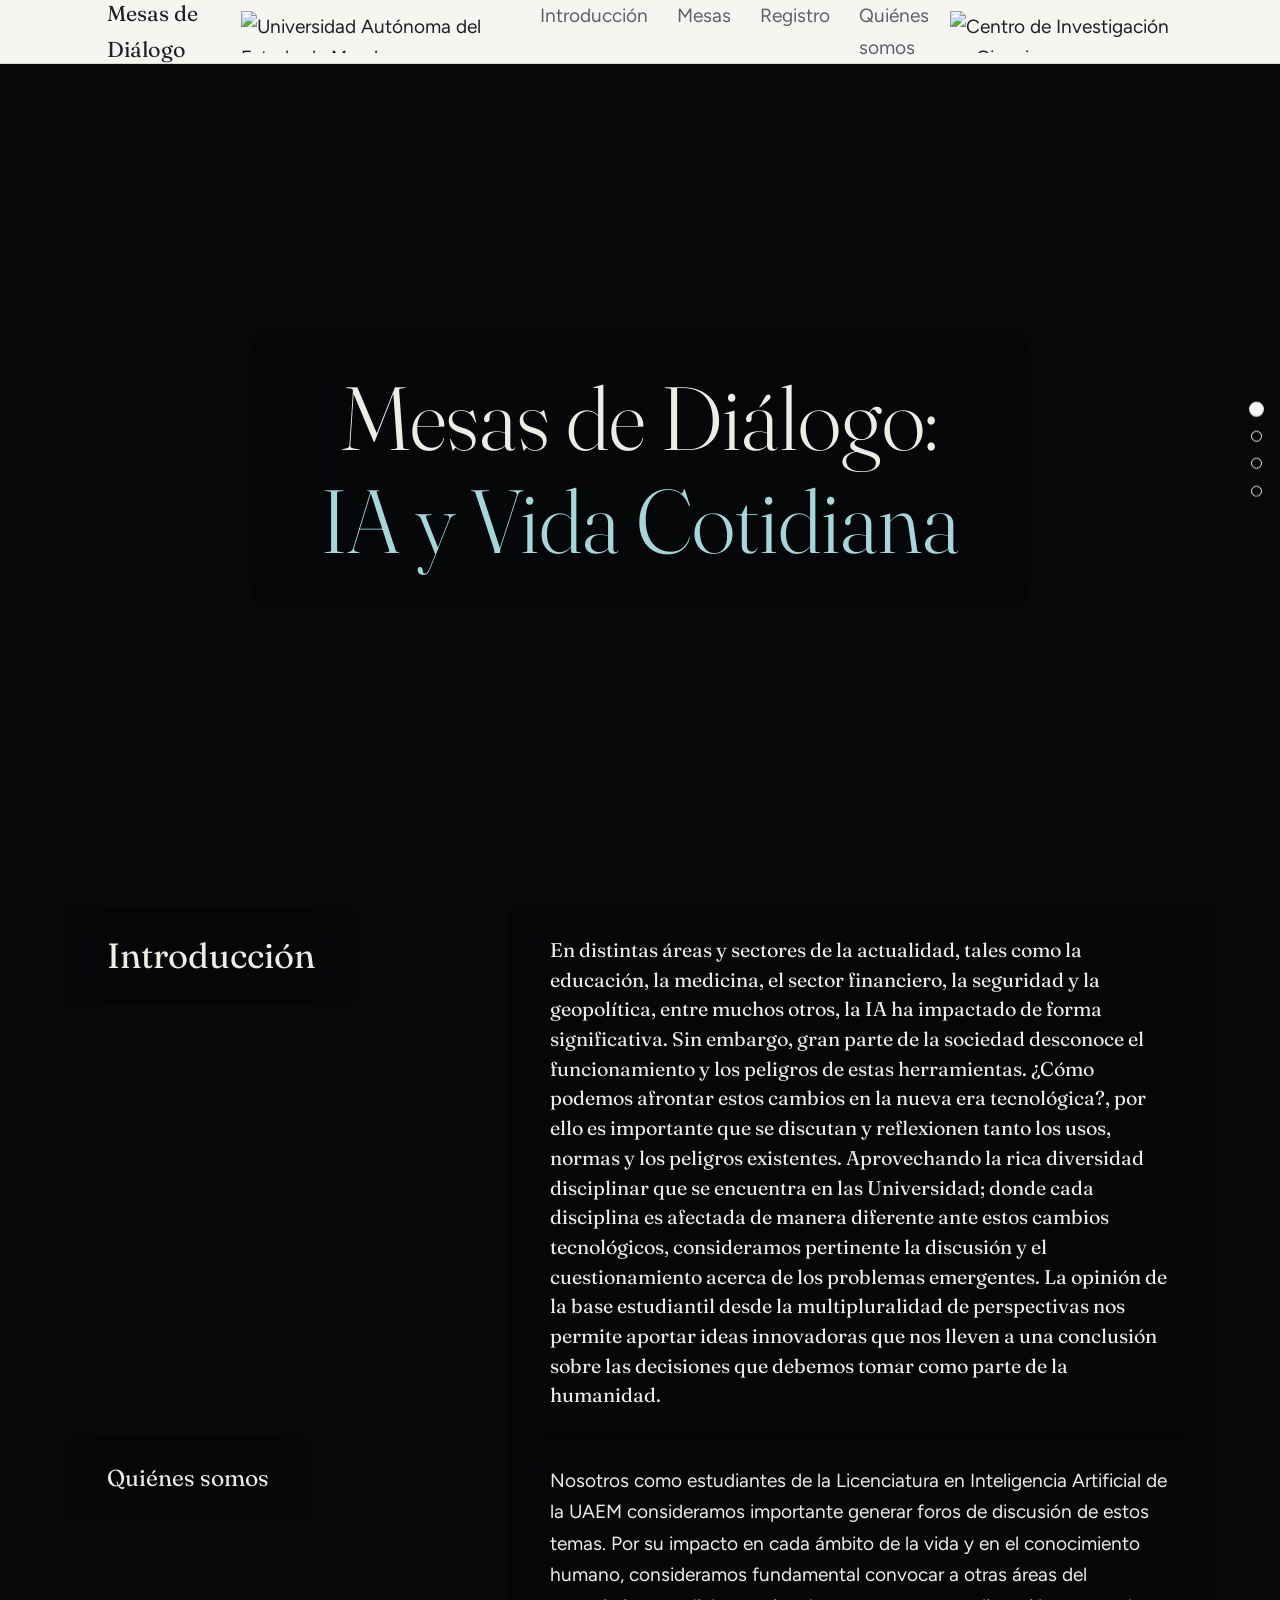
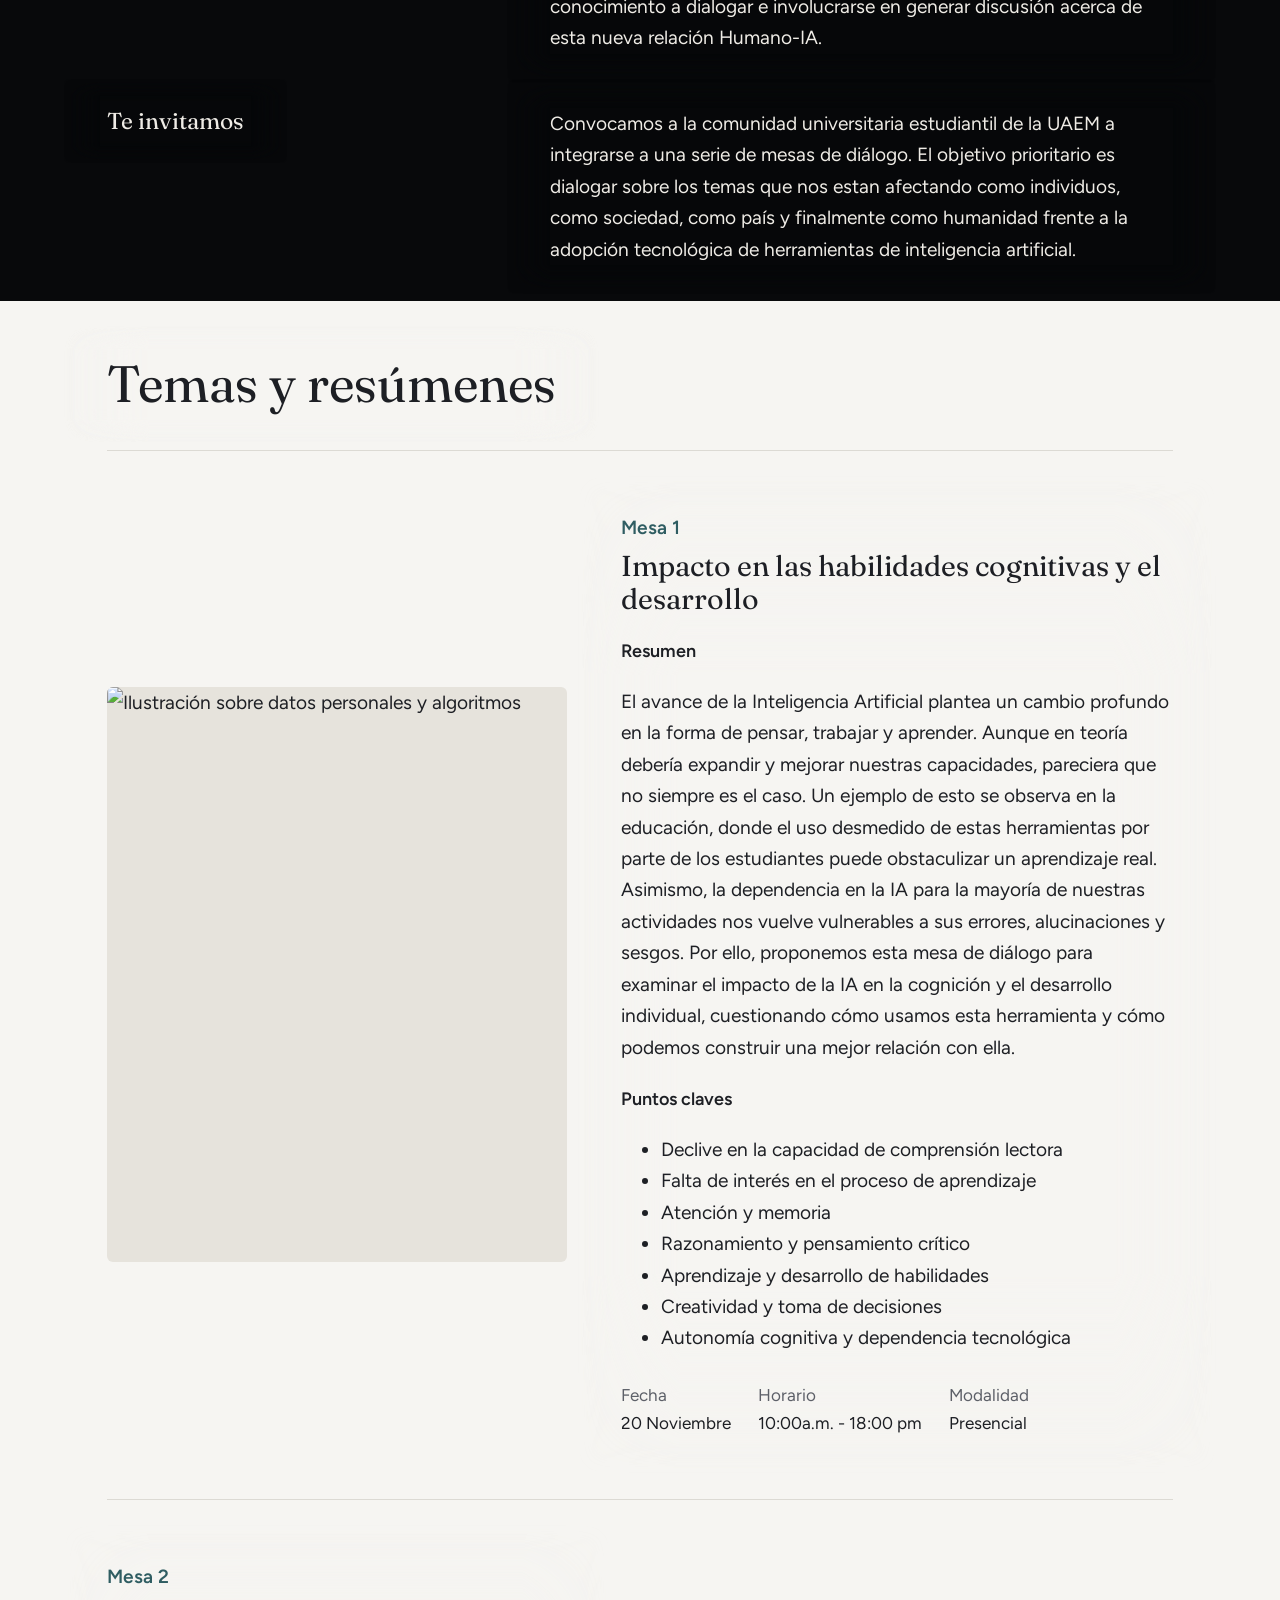
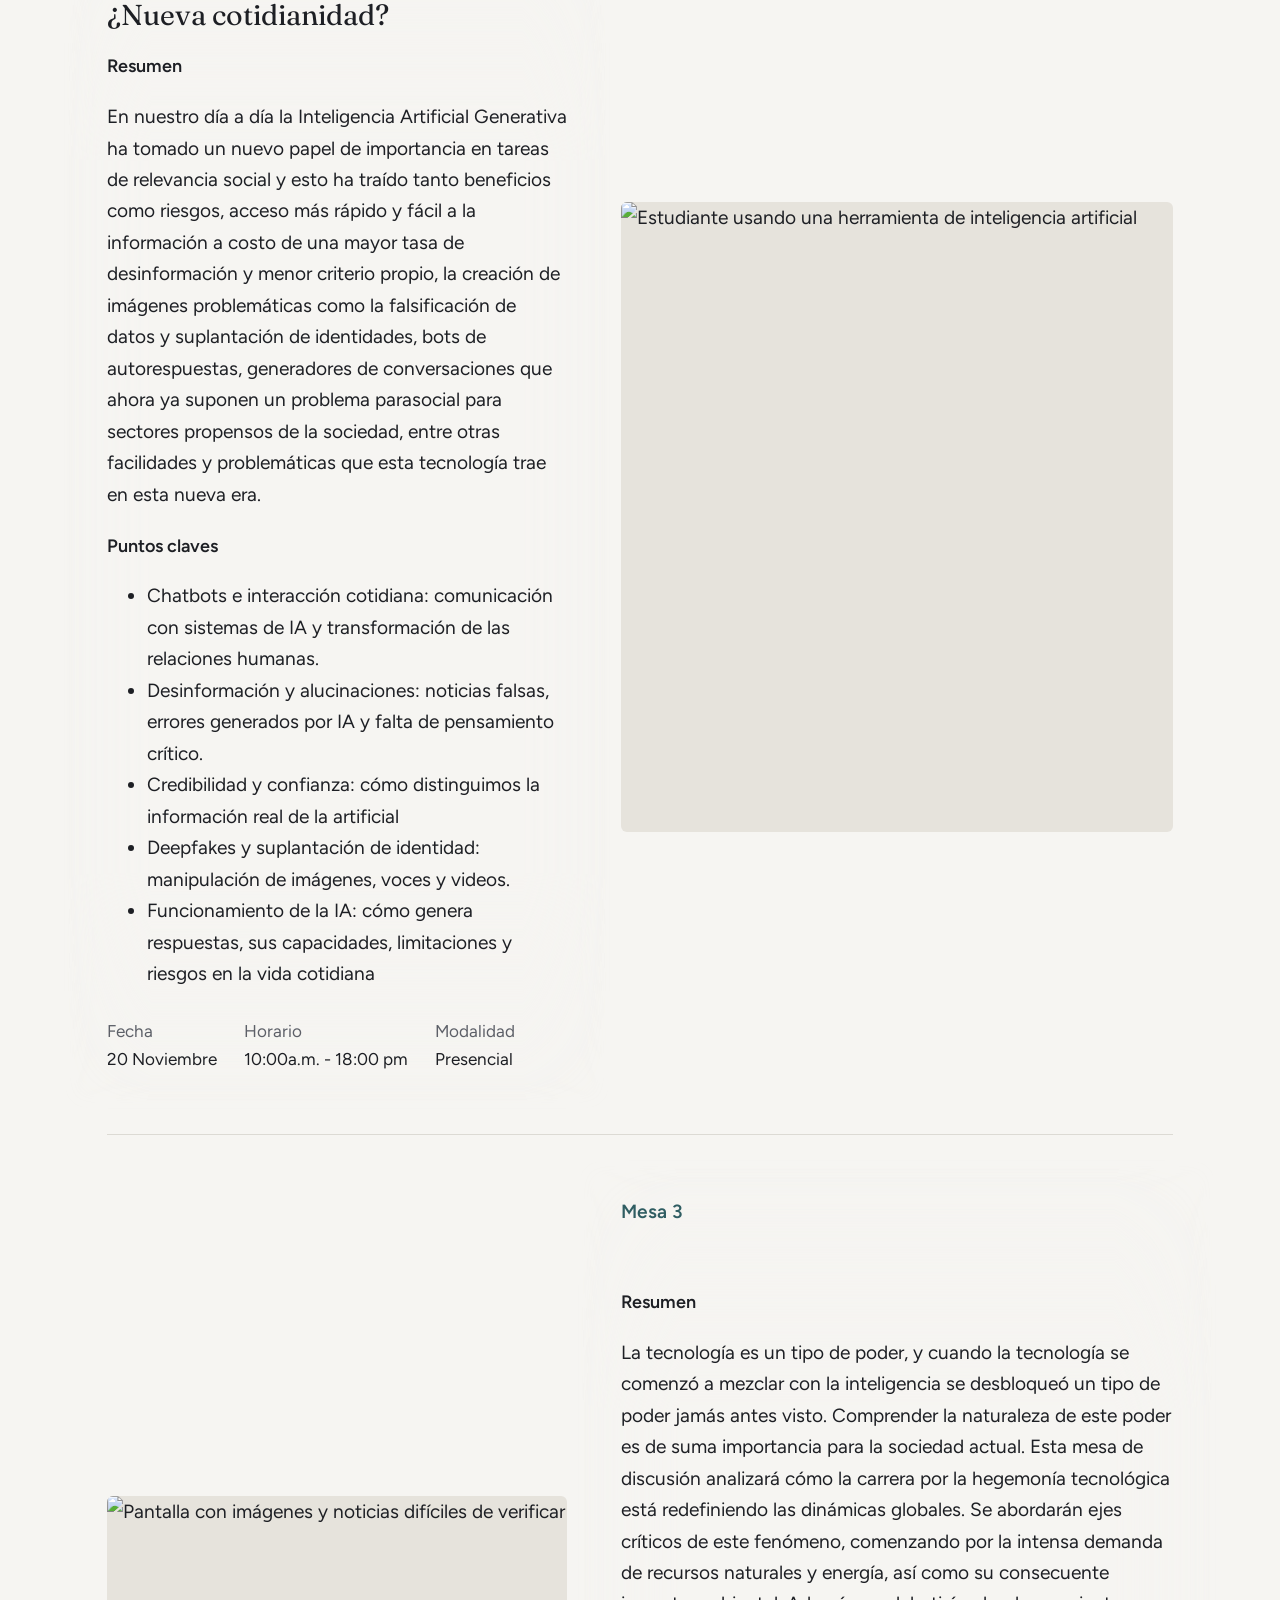
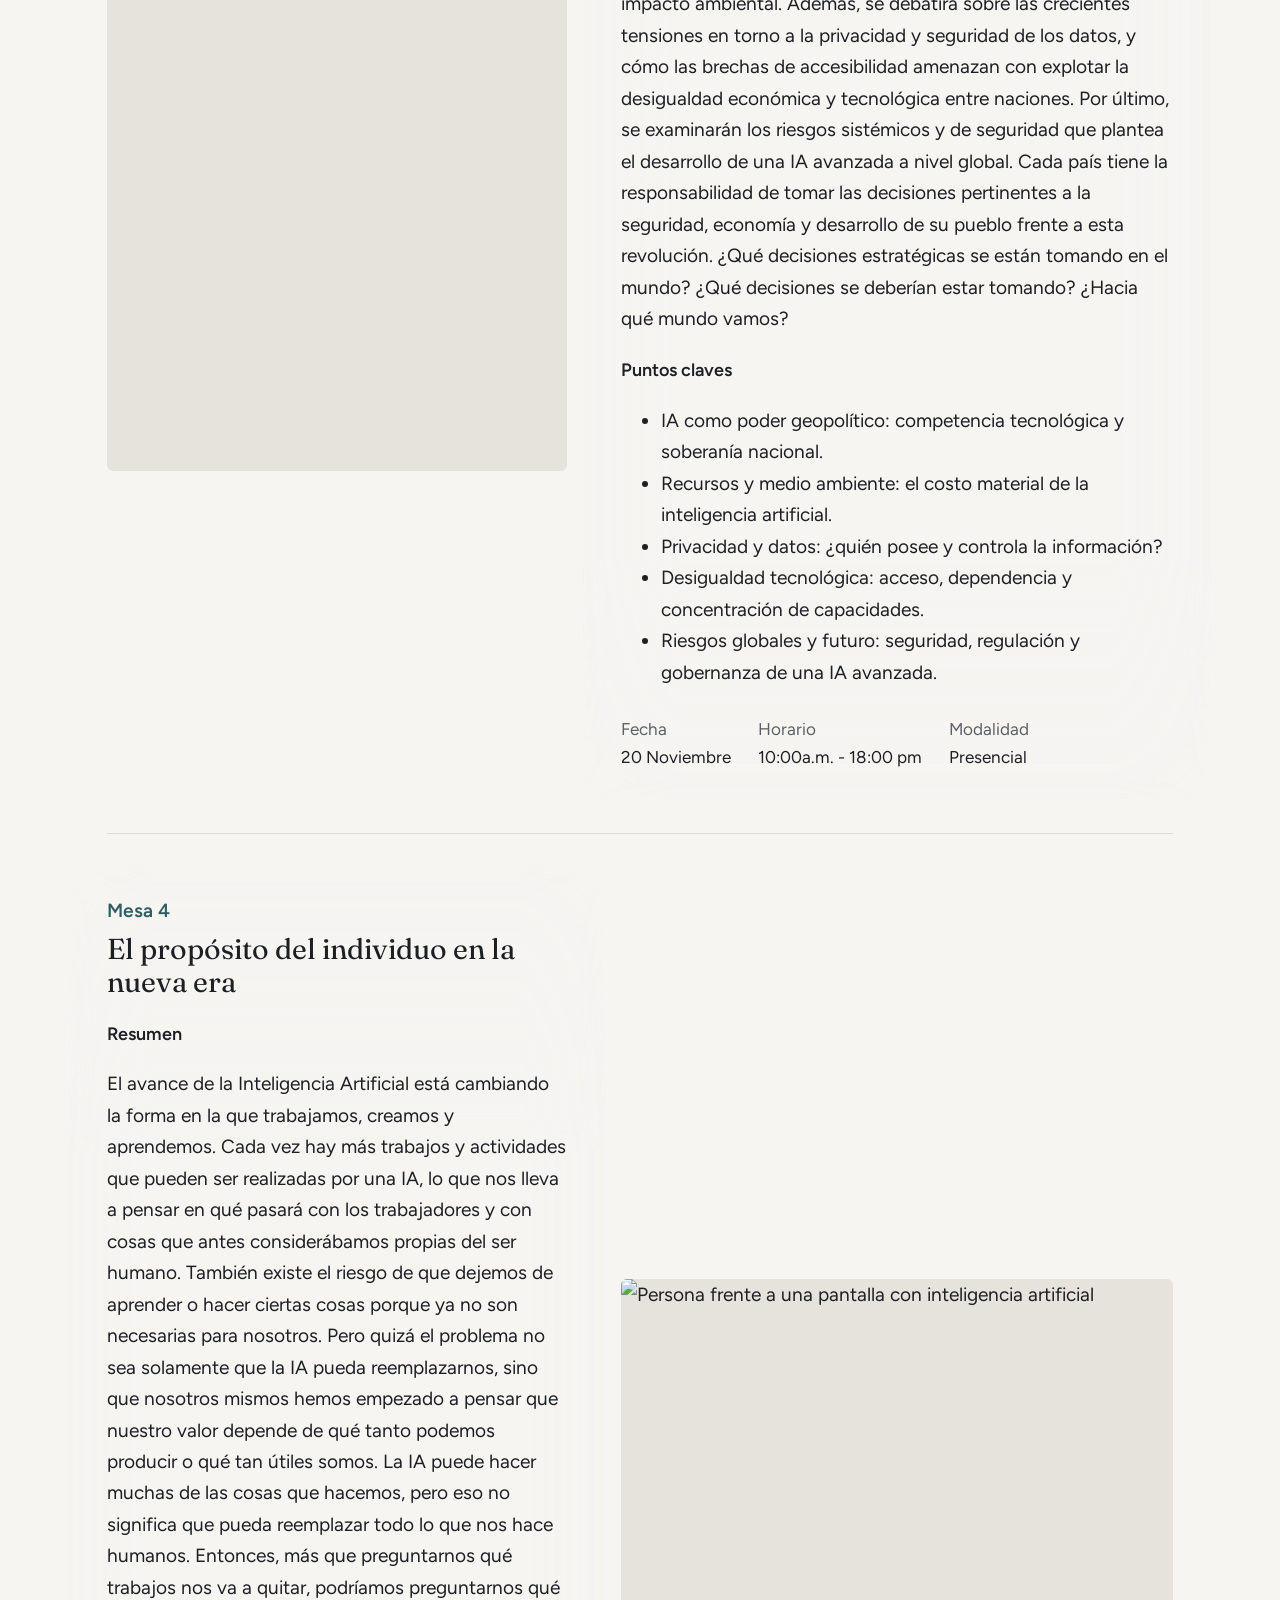
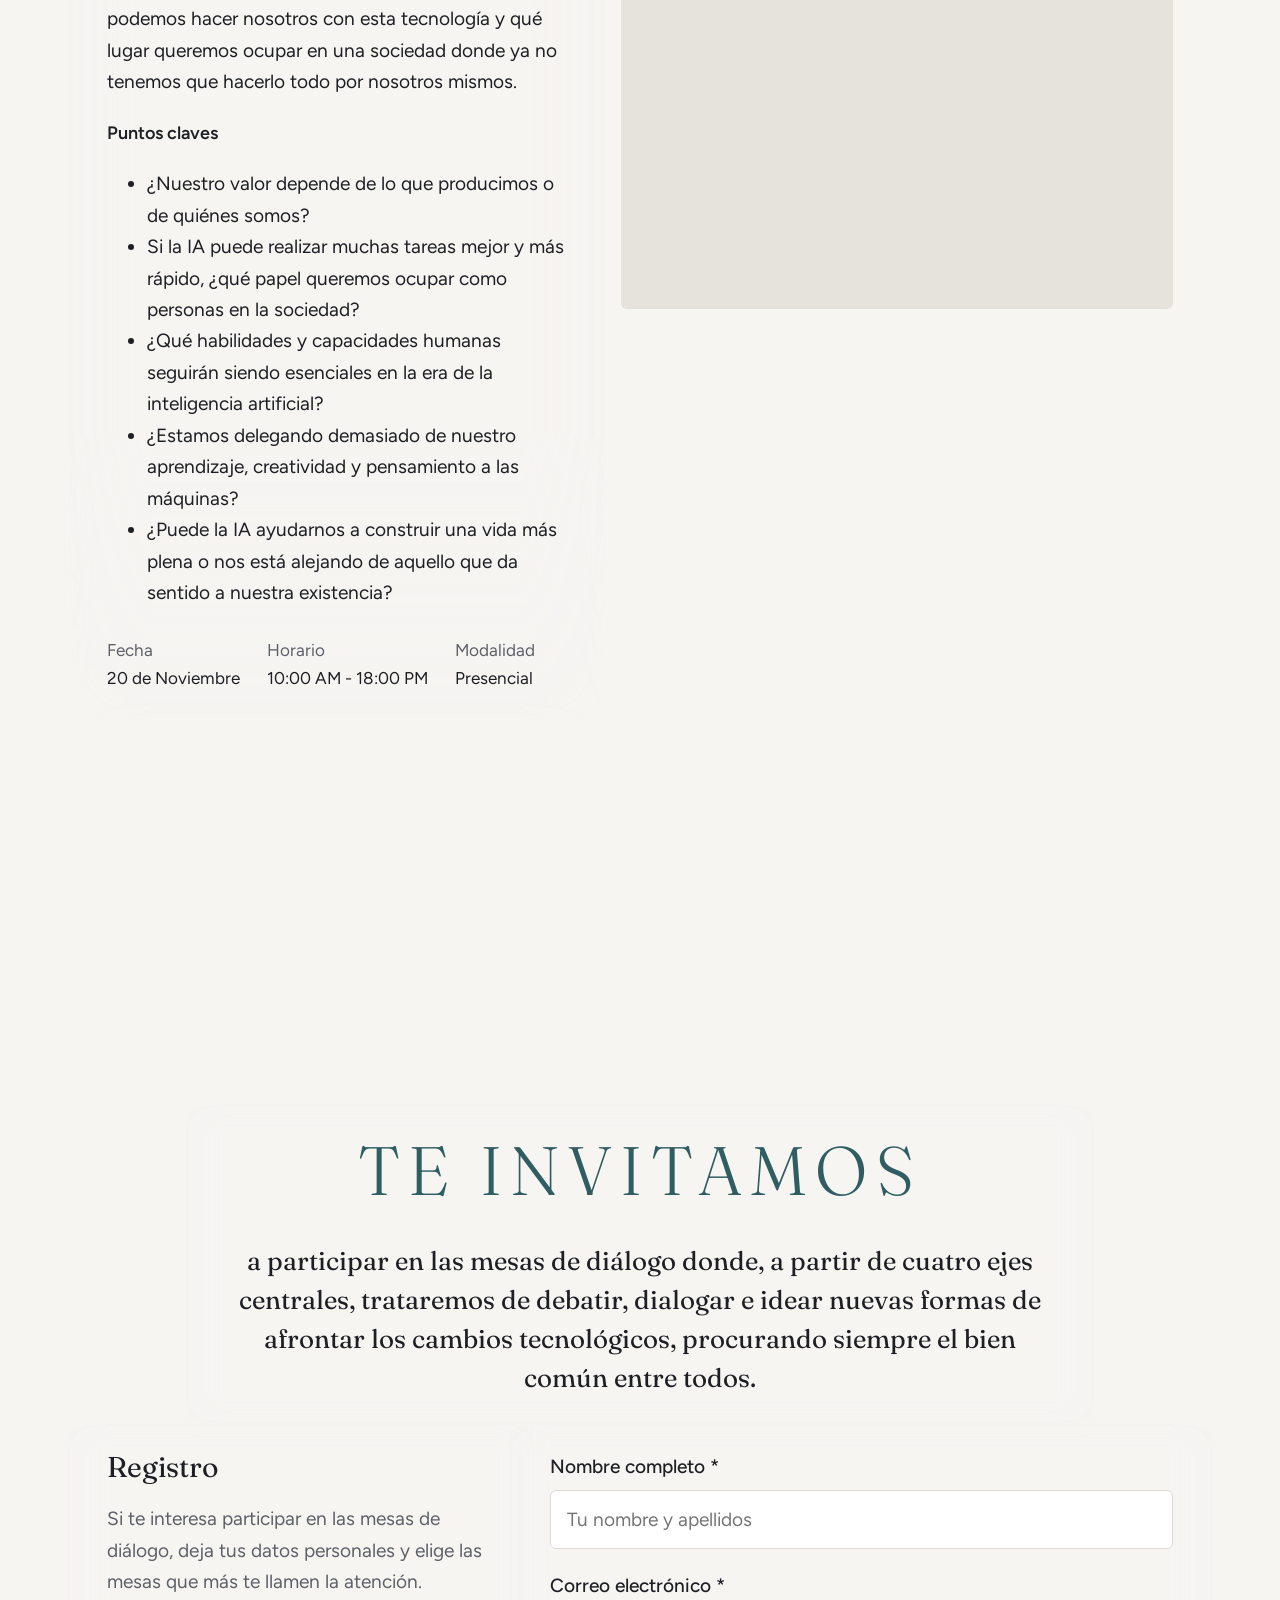
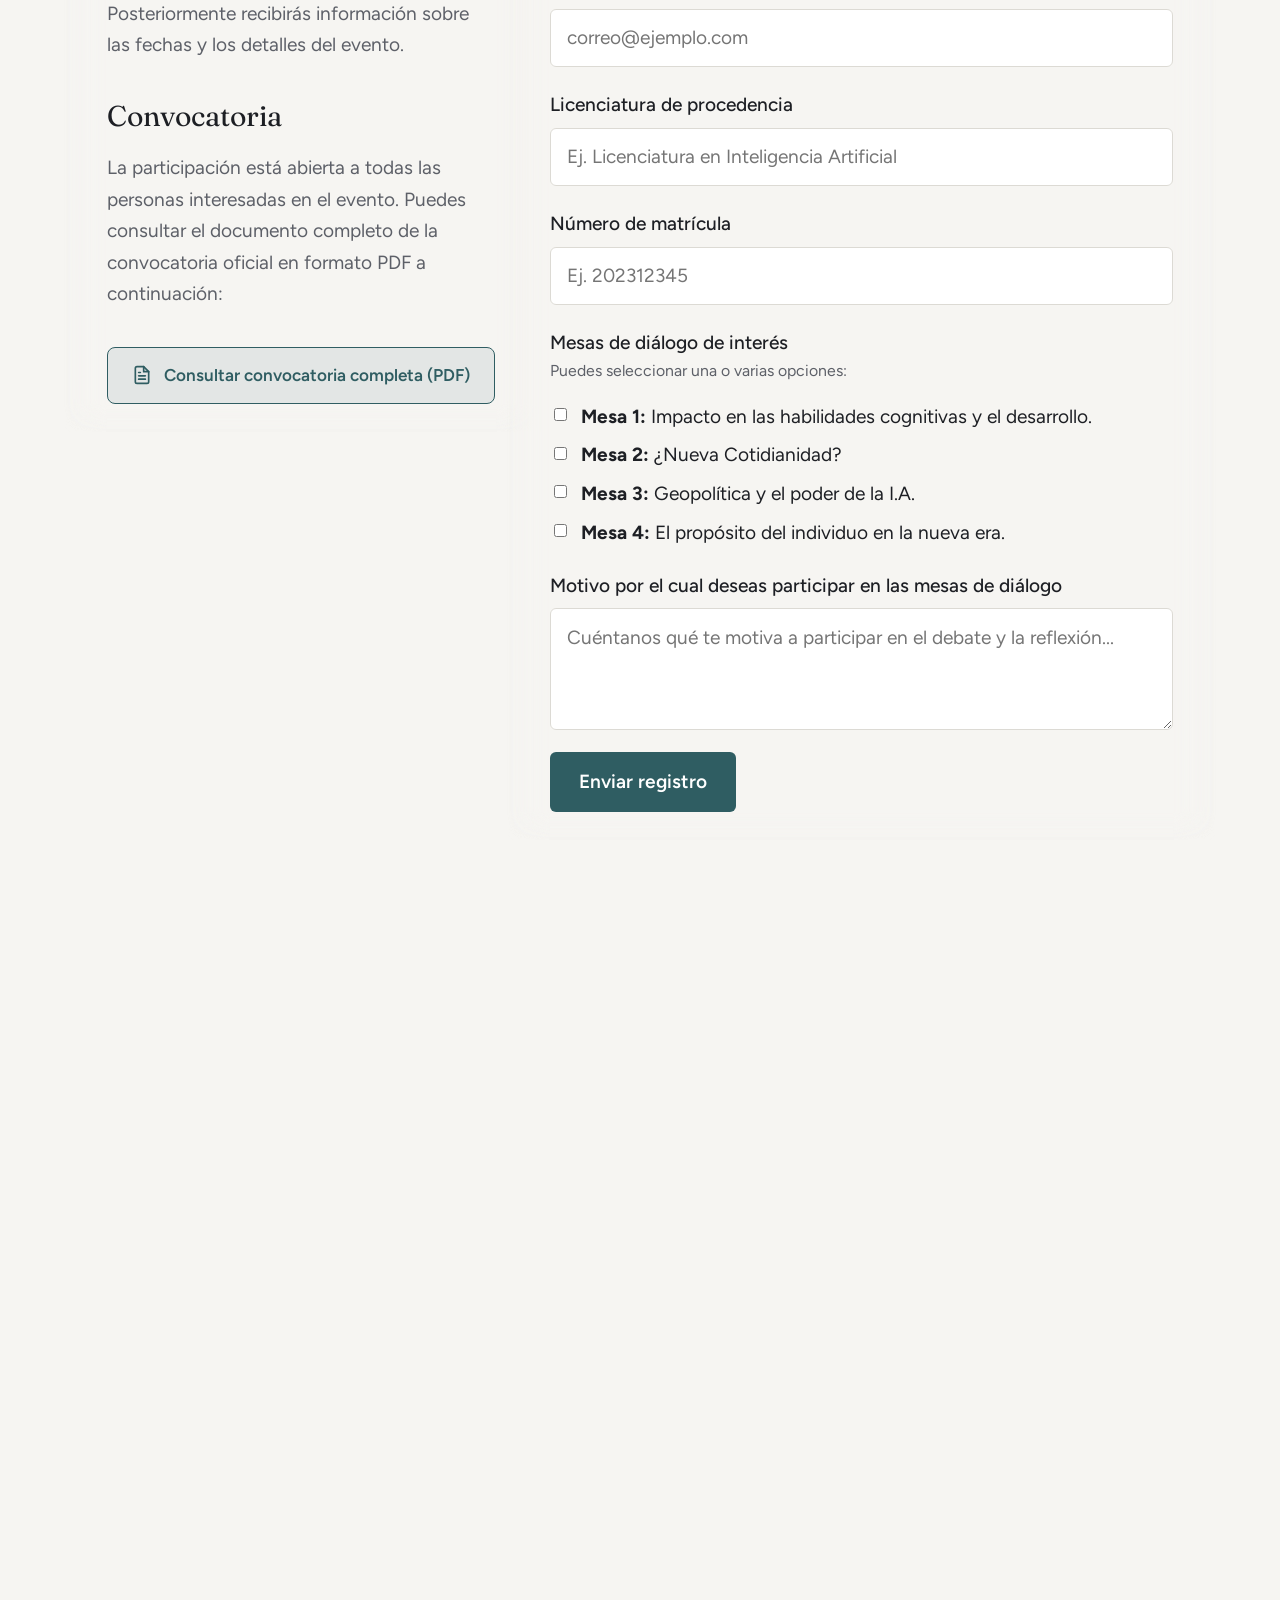
